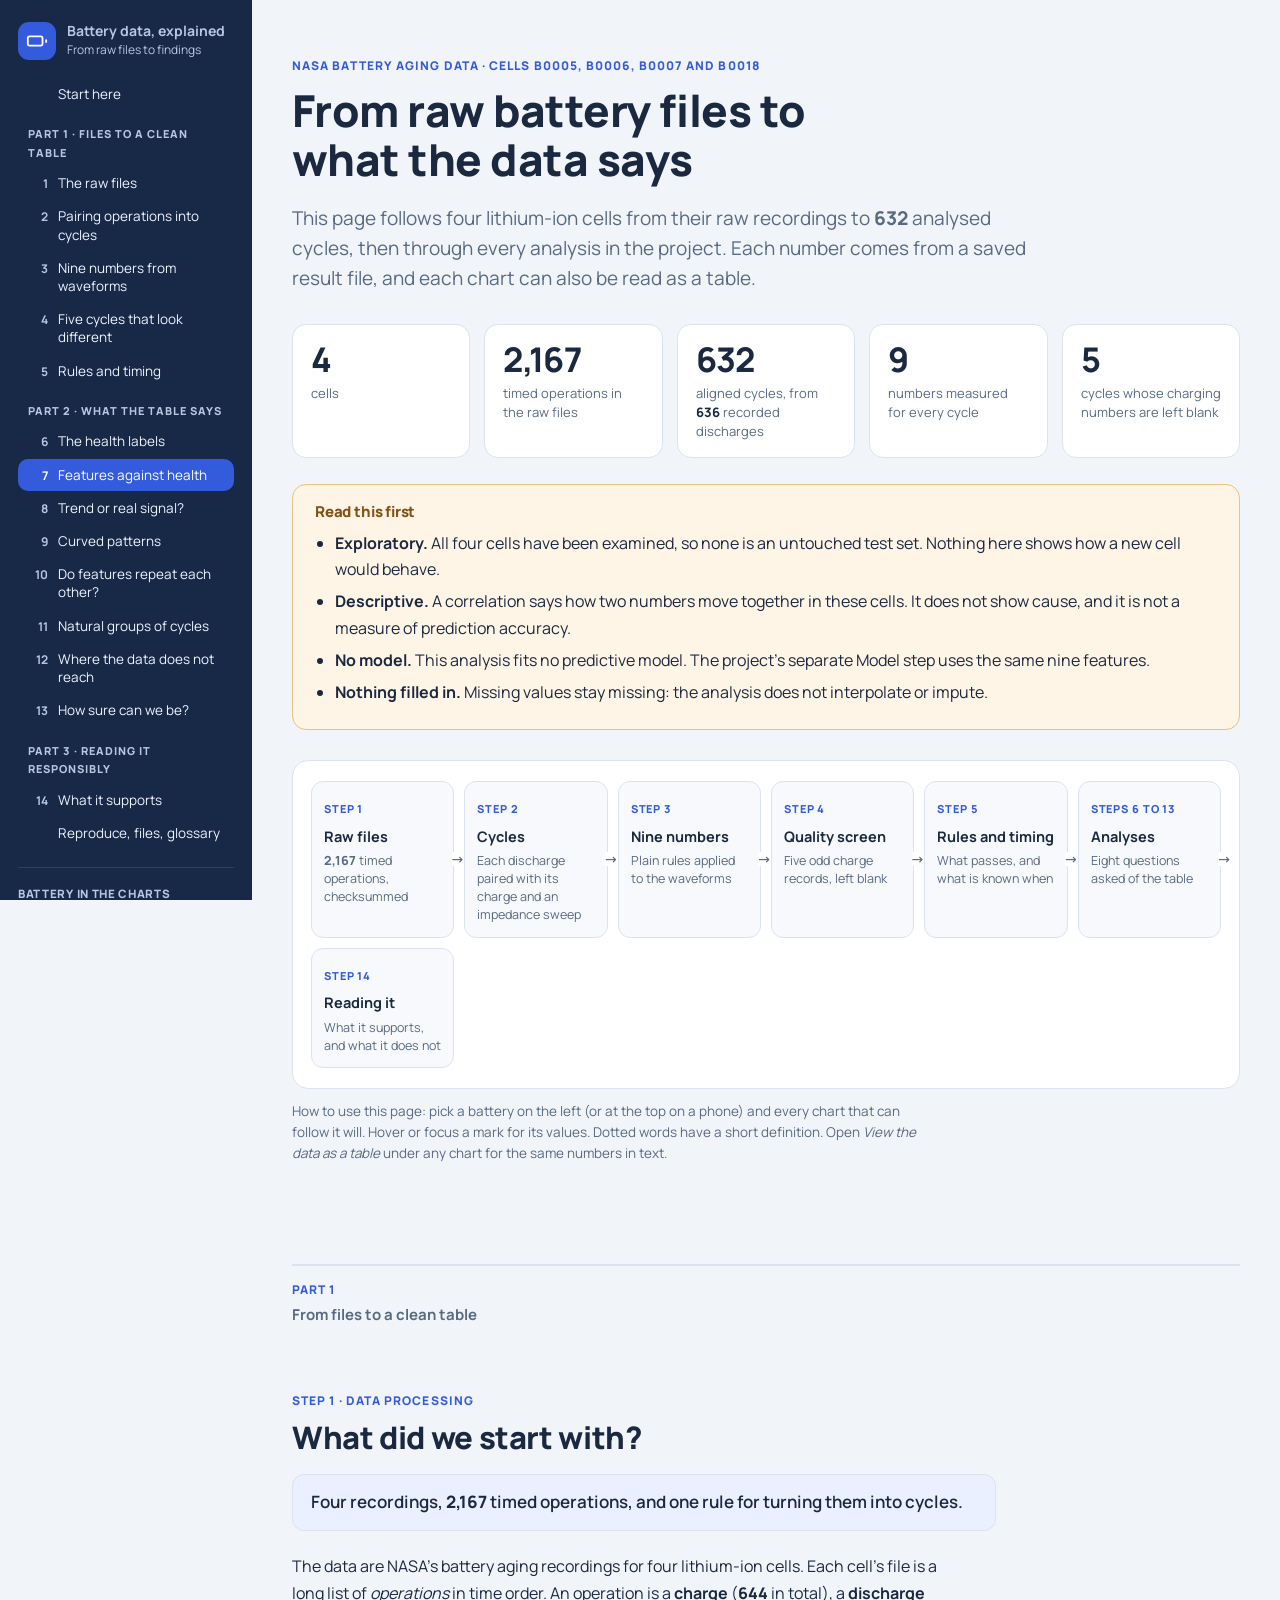
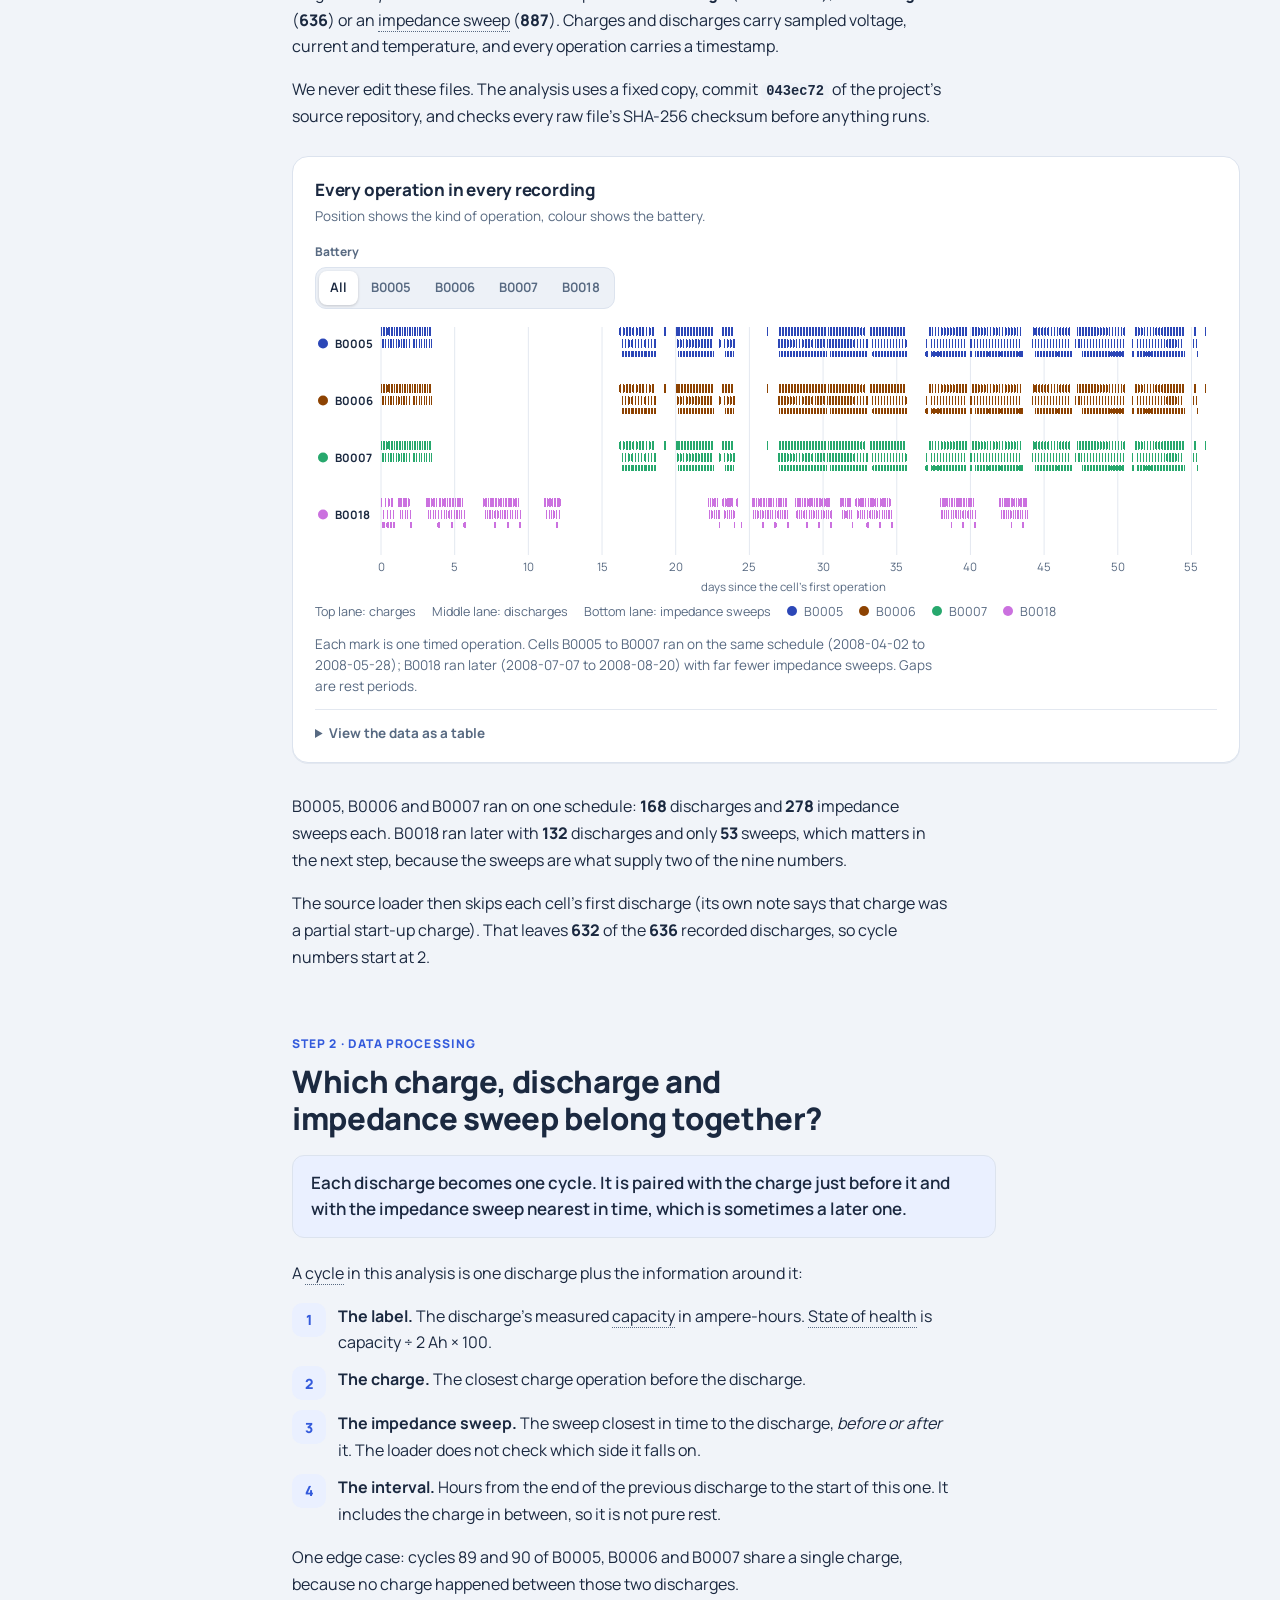
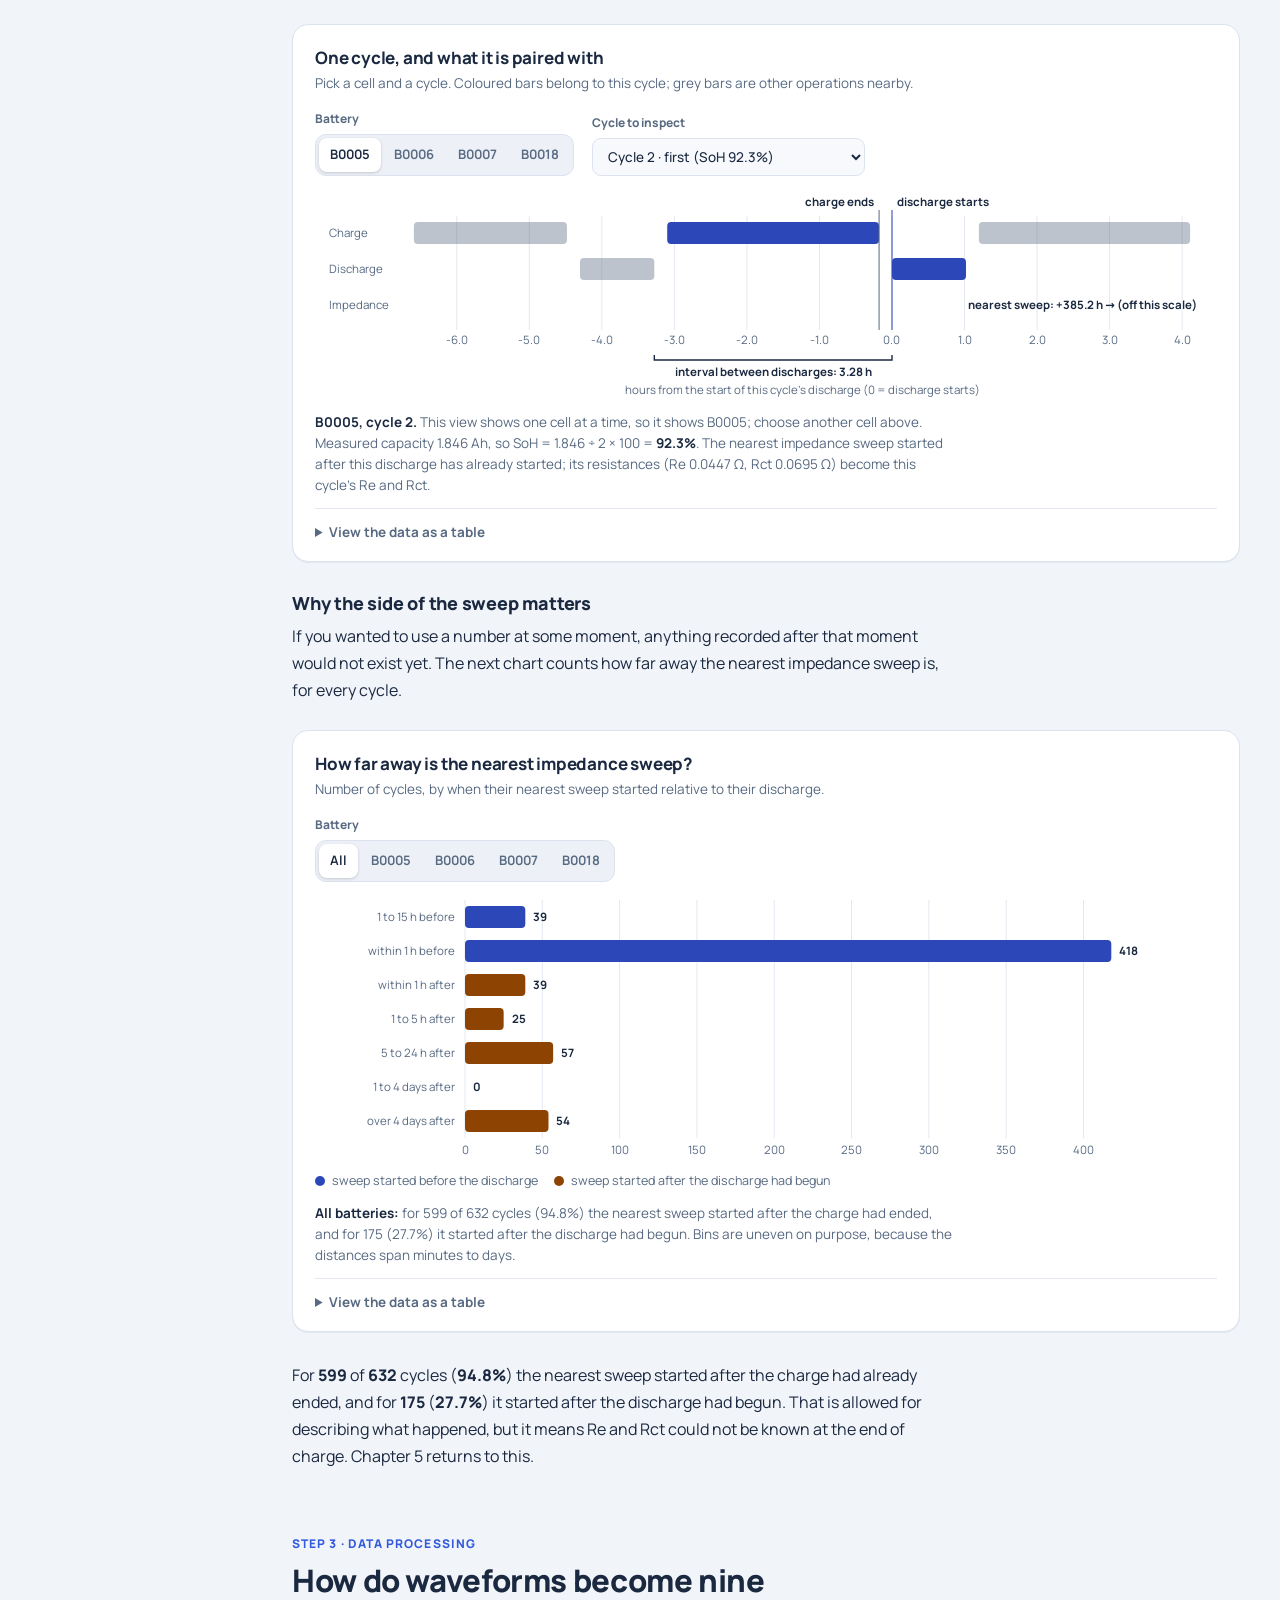
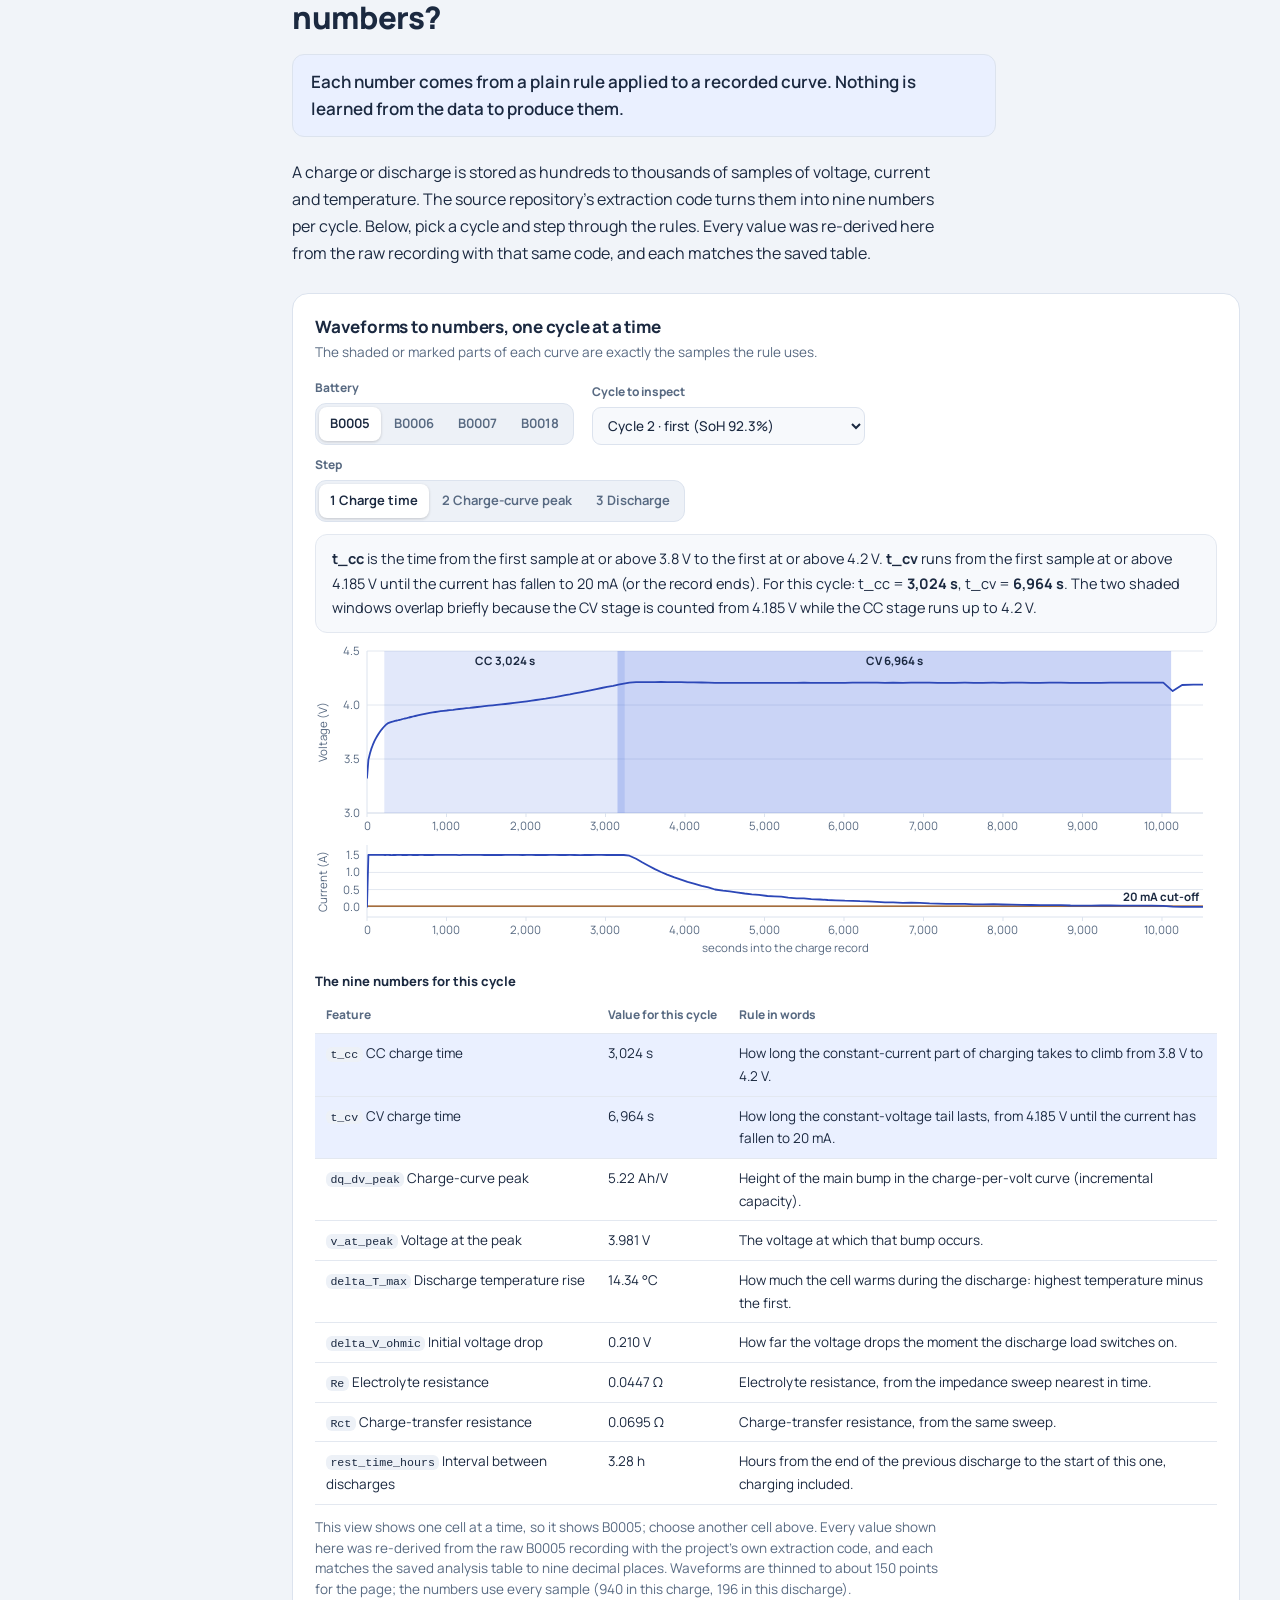
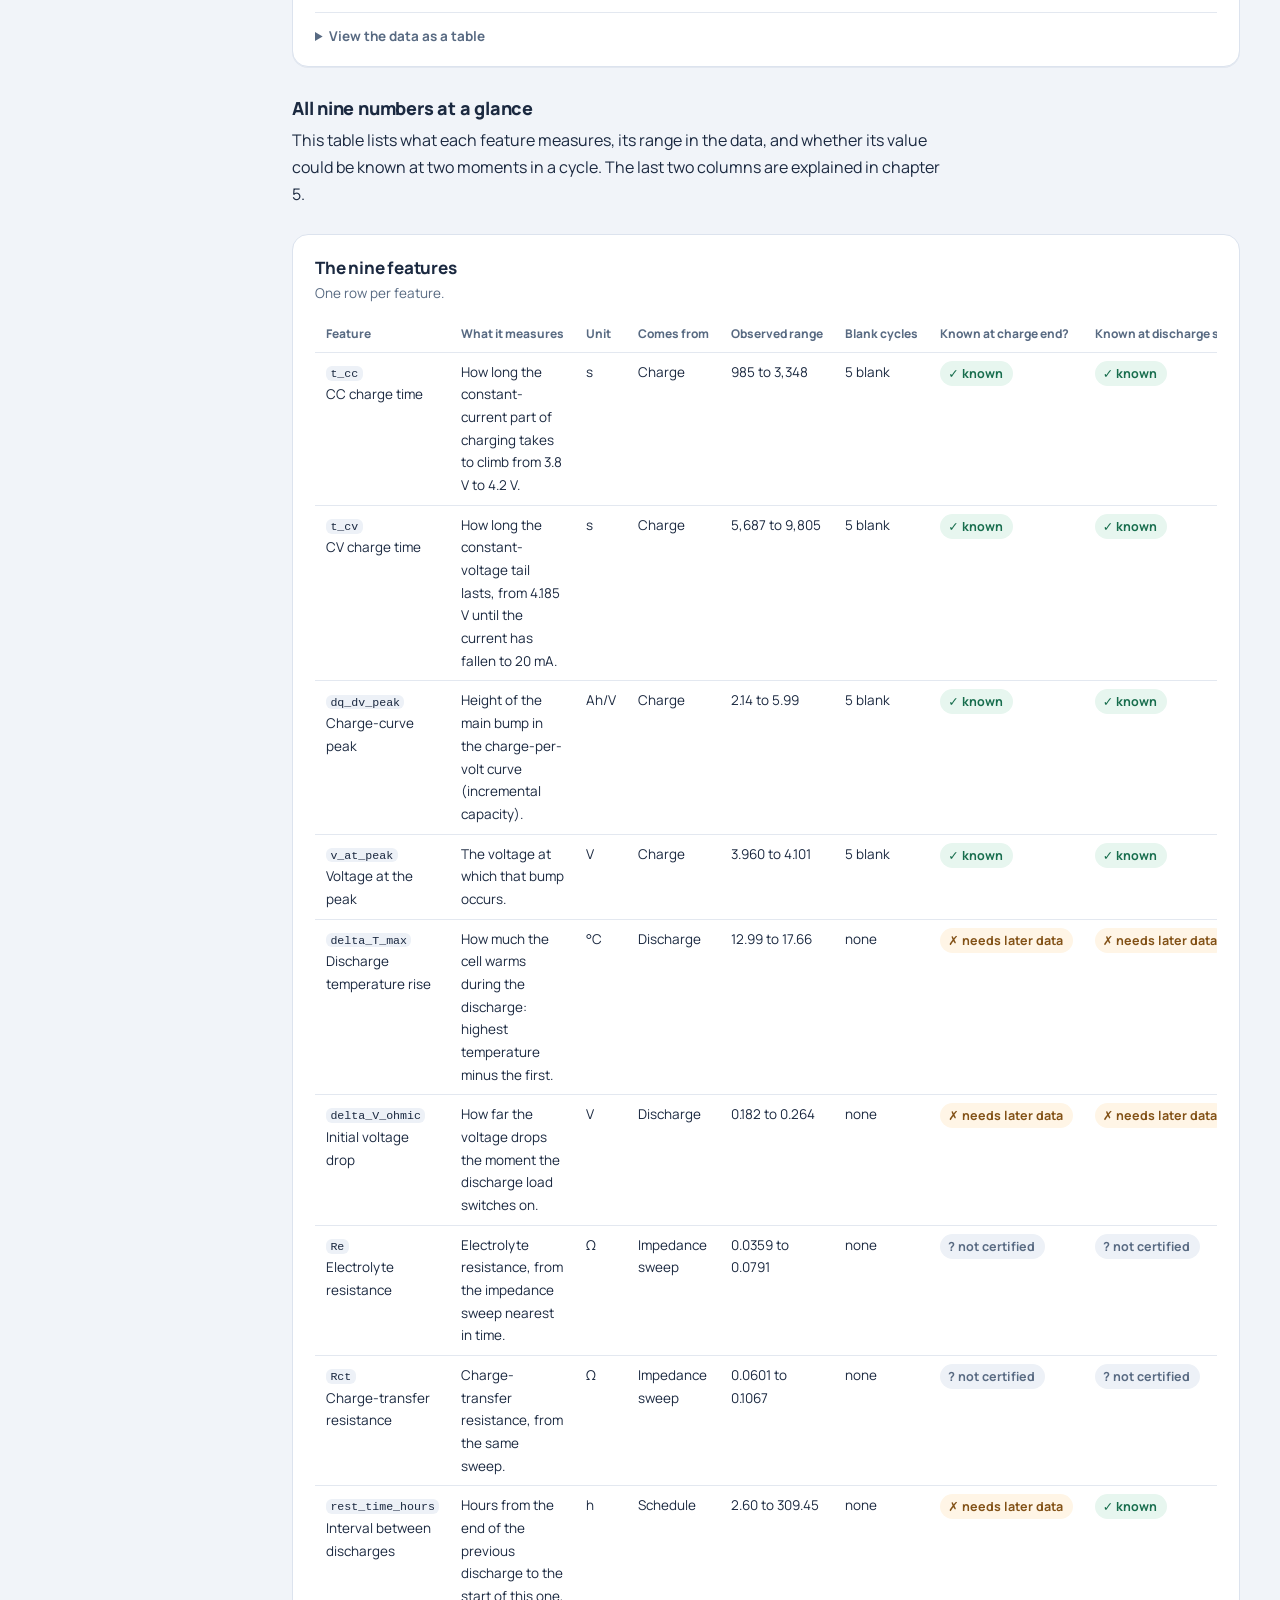
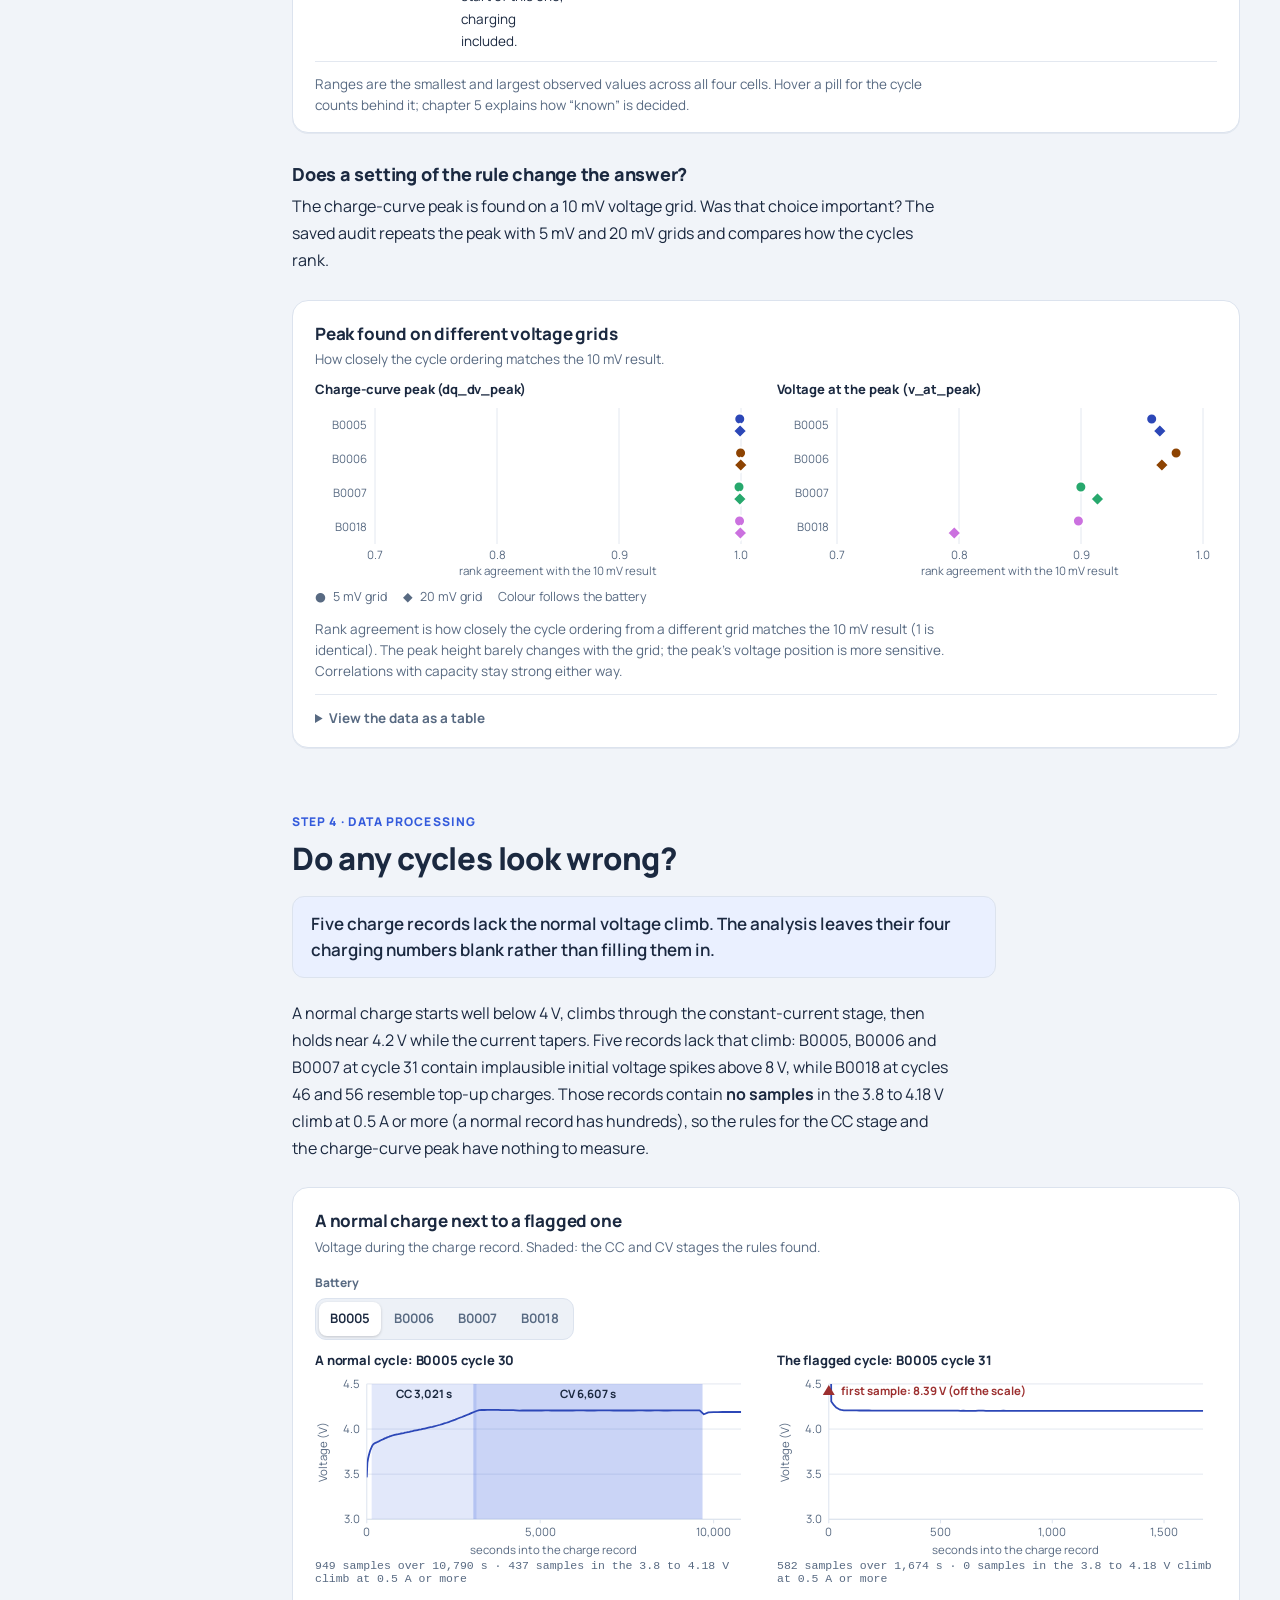
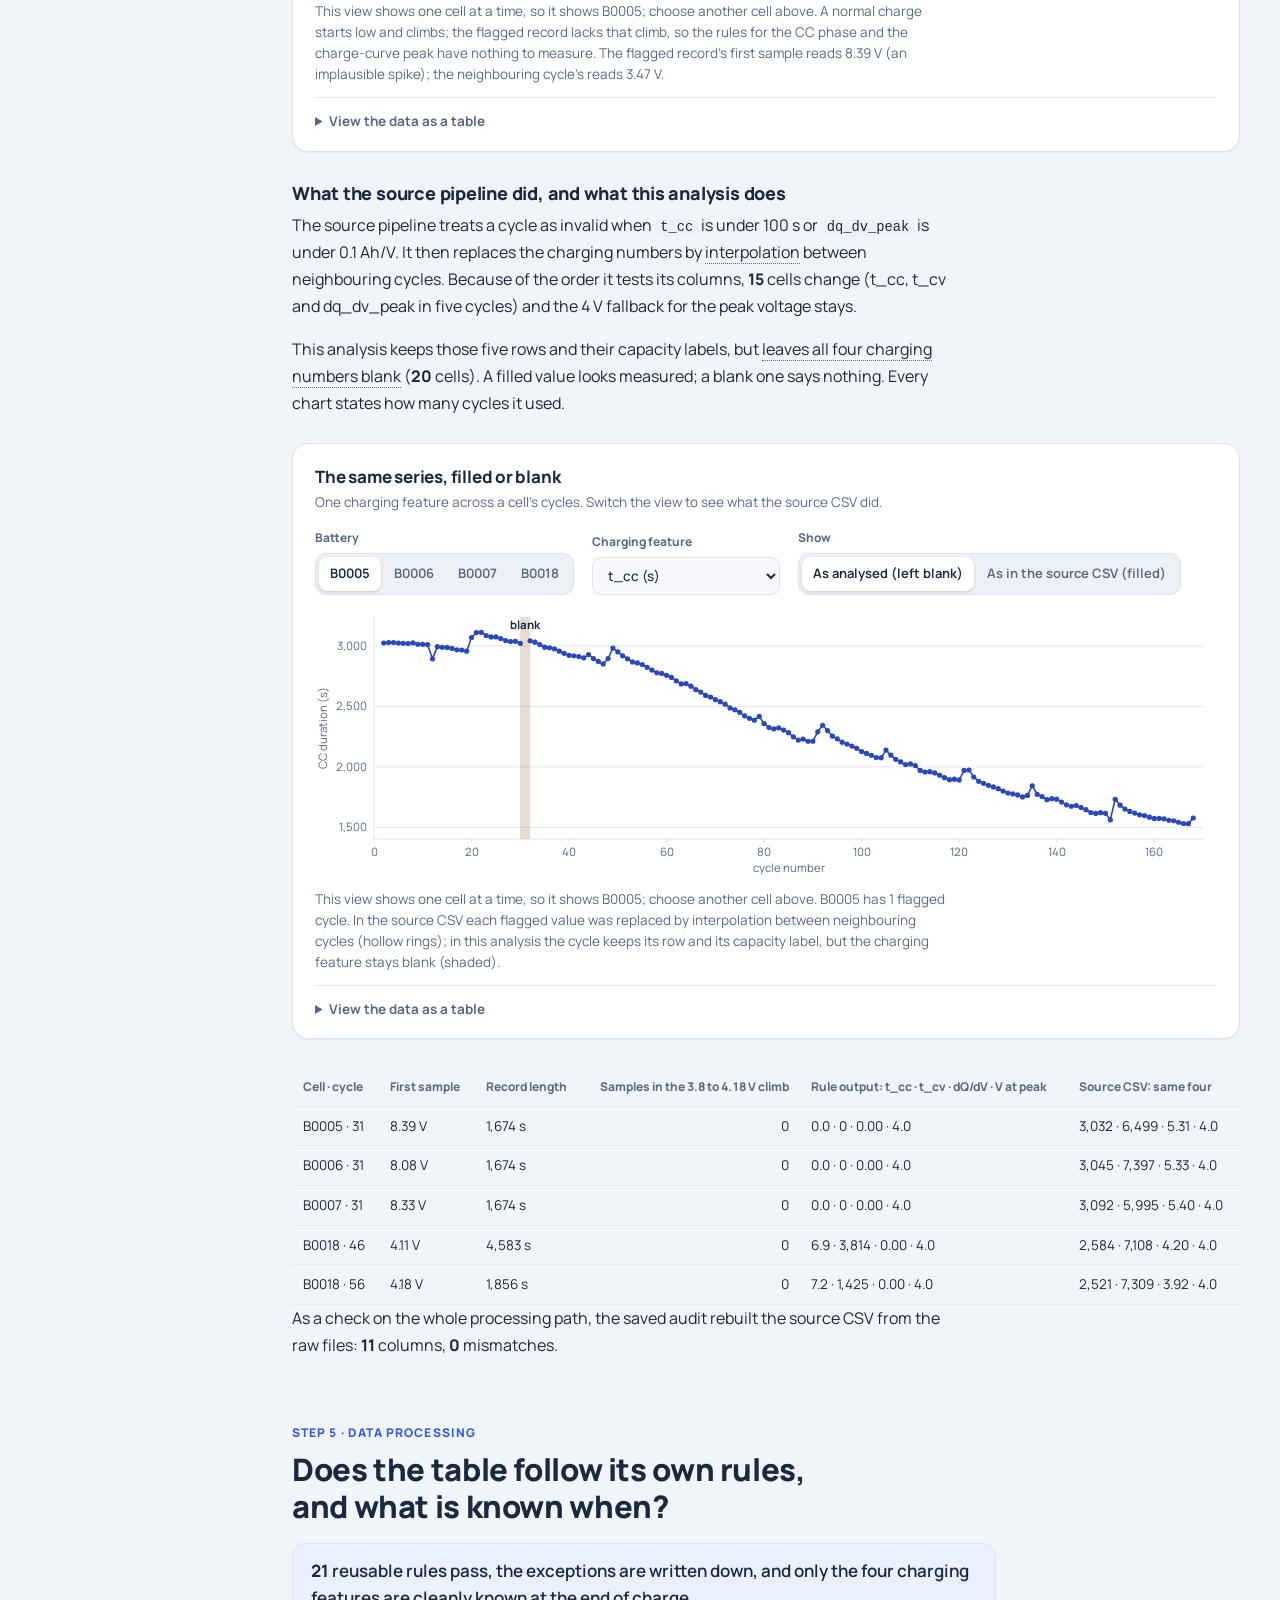
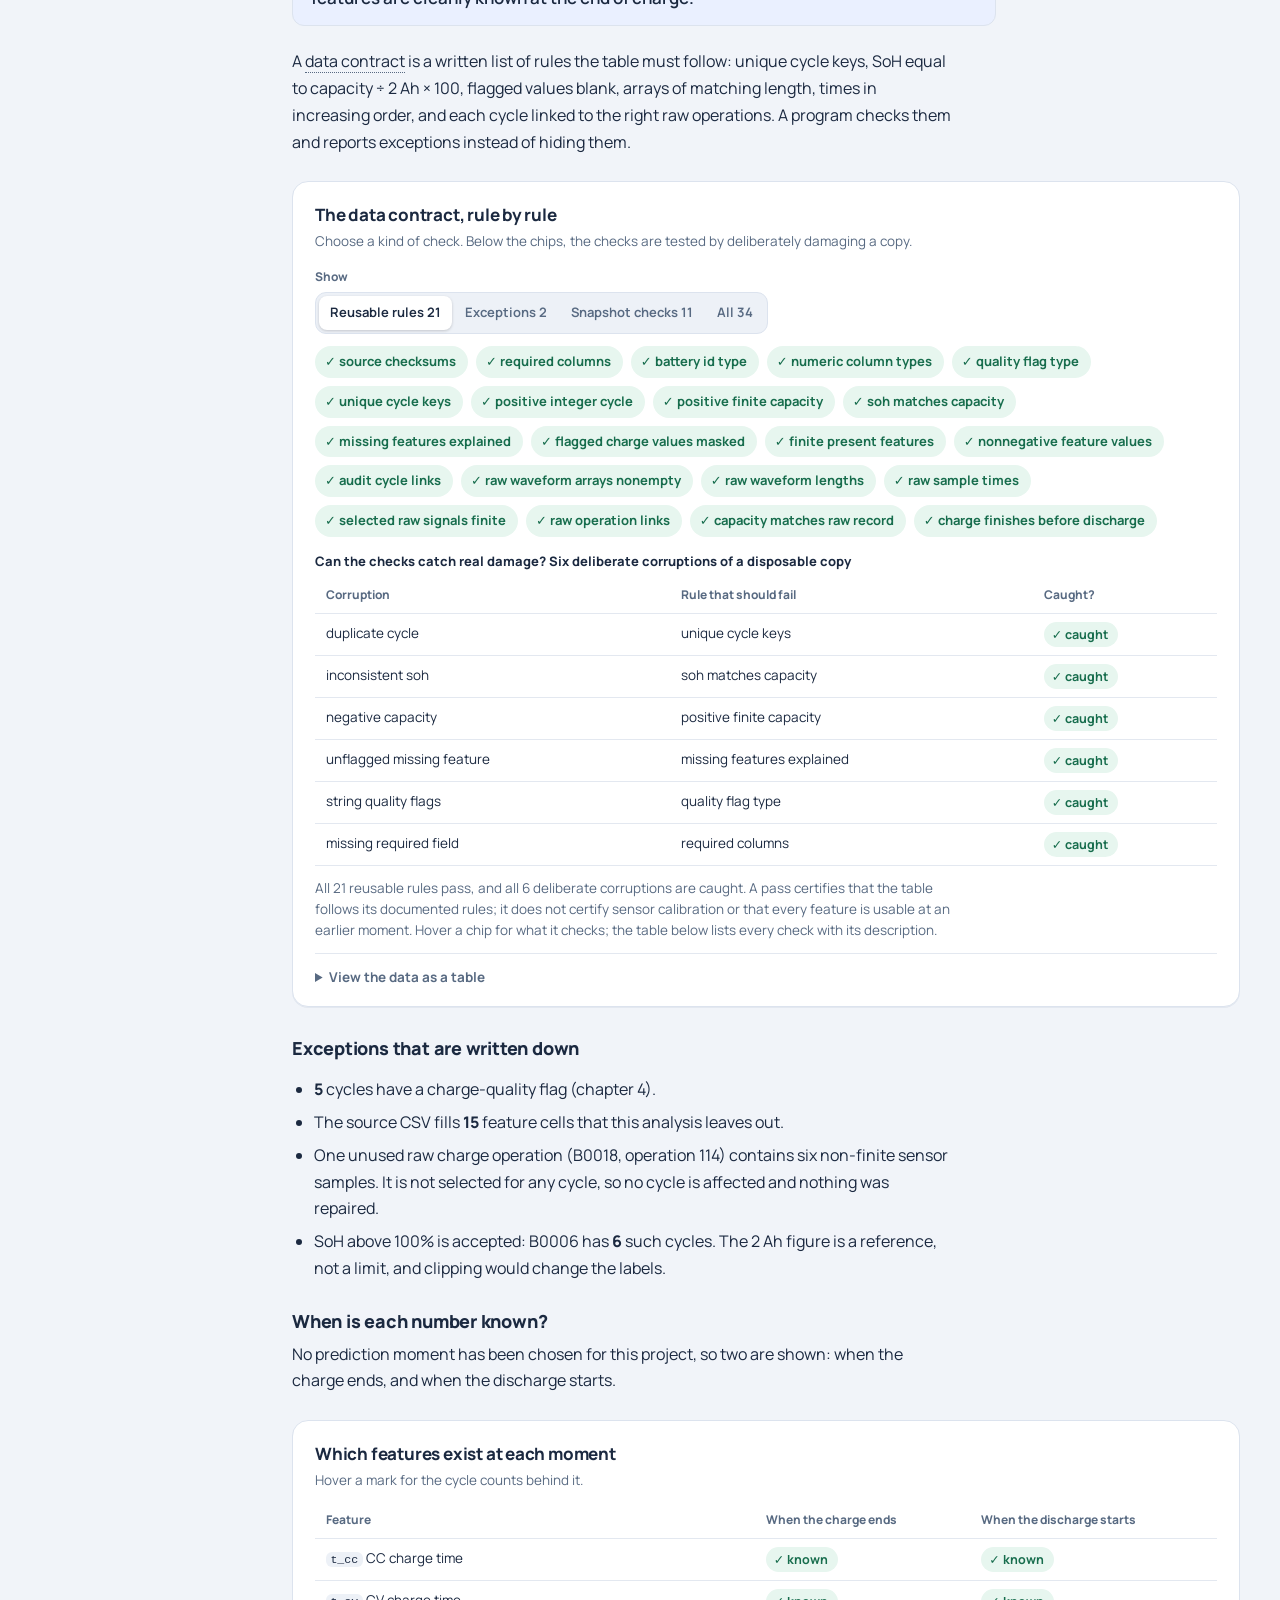
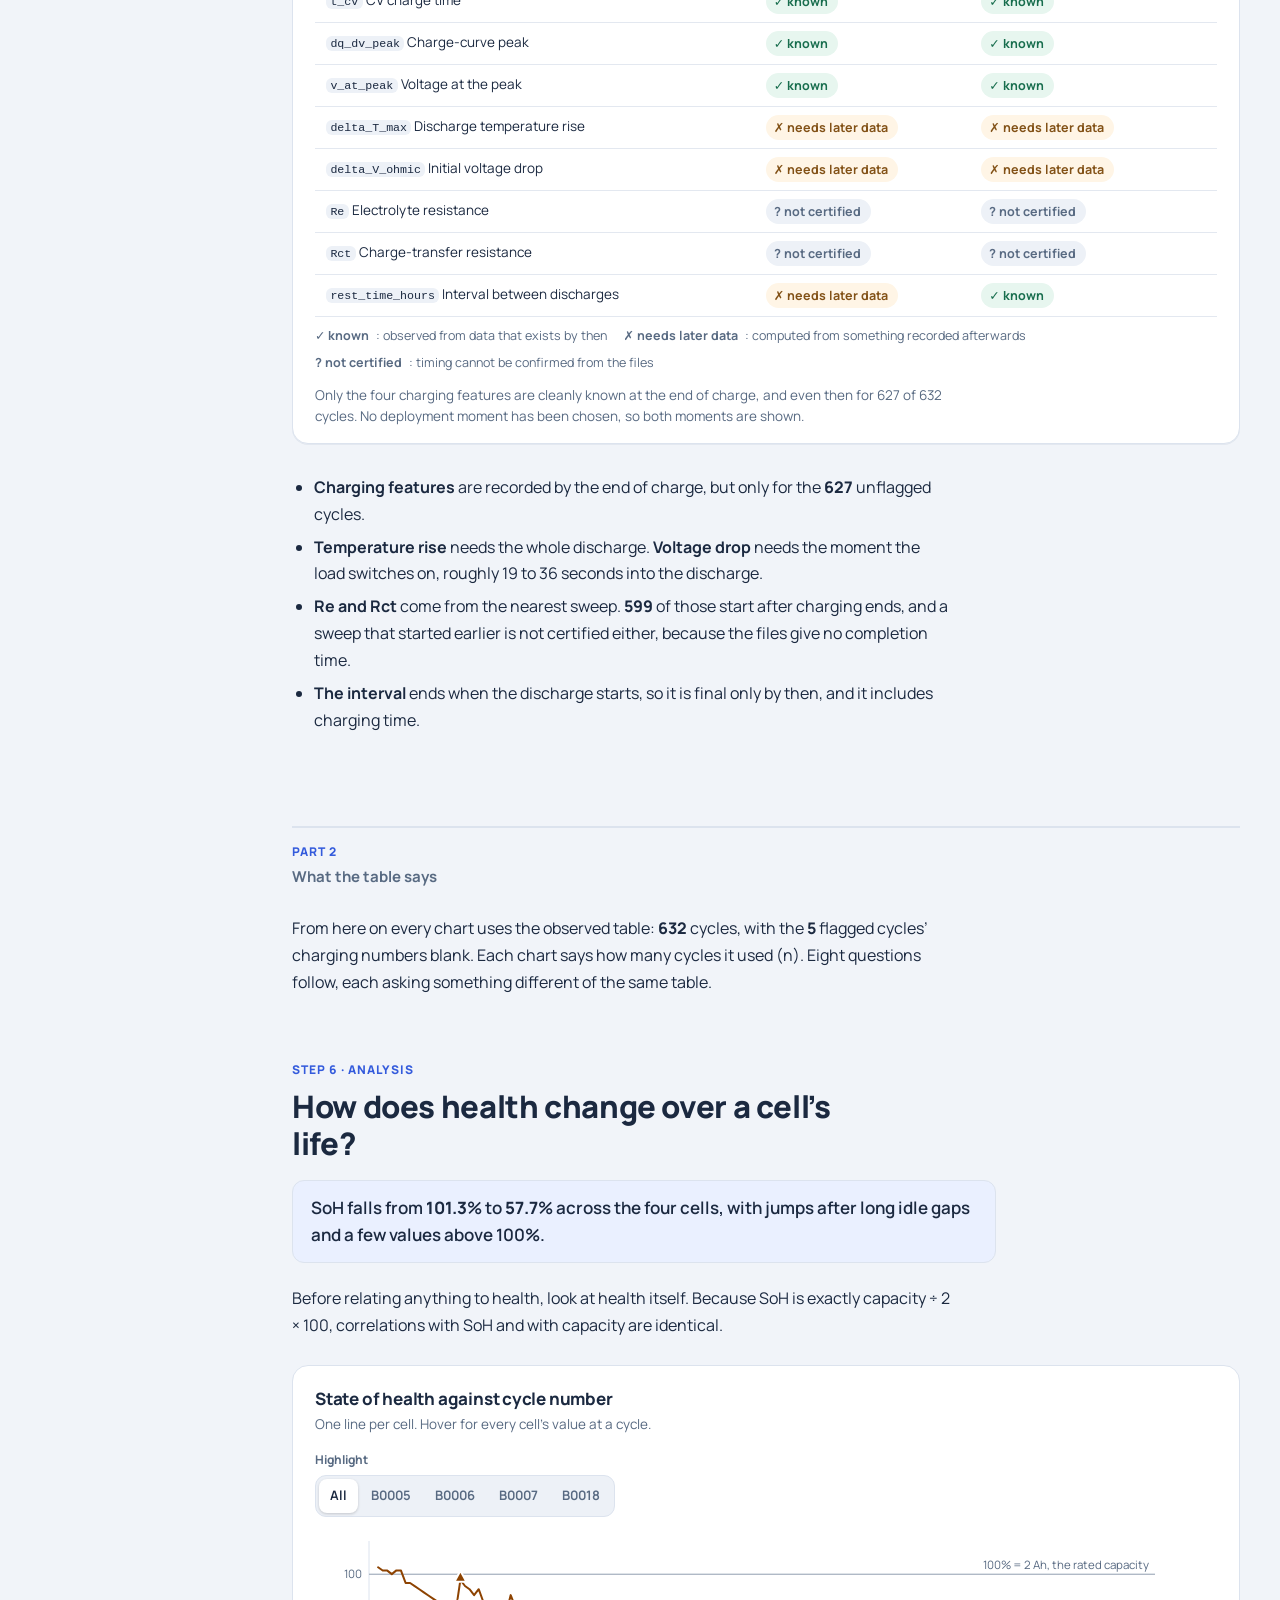
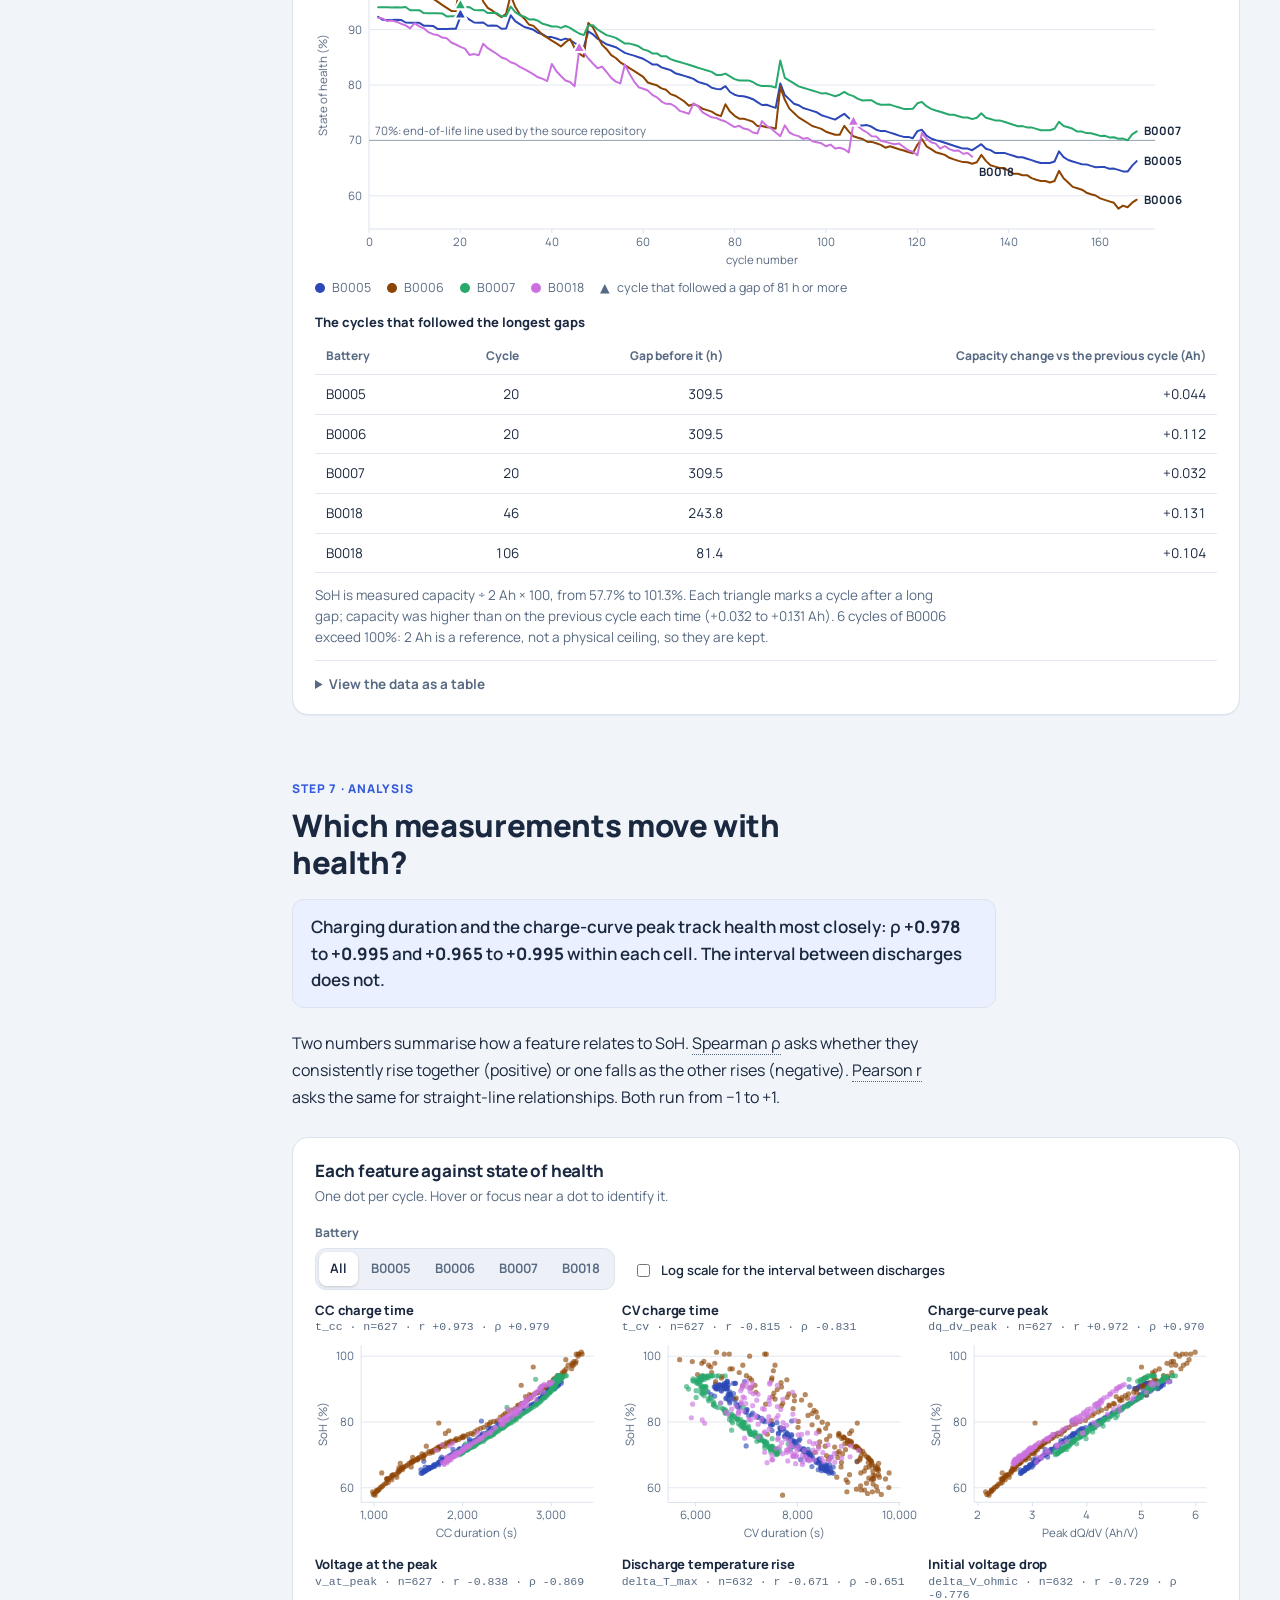
==== Web/HTML/index.html @ 7ee6d2bf "Package models, reports, bilingual HTML and source code" ====
<!doctype html>
<html lang="en">
<head>
<meta charset="utf-8">
<meta name="viewport" content="width=device-width, initial-scale=1">
<meta name="color-scheme" content="light dark">
<title>From raw battery files to what the data says</title>
<style>/* Manrope font license
Copyright 2018 The Manrope Project Authors (https://github.com/googlefonts/manrope)

This Font Software is licensed under the SIL Open Font License, Version 1.1.
This license is copied below, and is also available with a FAQ at:
http://scripts.sil.org/OFL


-----------------------------------------------------------
SIL OPEN FONT LICENSE Version 1.1 - 26 February 2007
-----------------------------------------------------------

PREAMBLE
The goals of the Open Font License (OFL) are to stimulate worldwide
development of collaborative font projects, to support the font creation
efforts of academic and linguistic communities, and to provide a free and
open framework in which fonts may be shared and improved in partnership
with others.

The OFL allows the licensed fonts to be used, studied, modified and
redistributed freely as long as they are not sold by themselves. The
fonts, including any derivative works, can be bundled, embedded, 
redistributed and/or sold with any software provided that any reserved
names are not used by derivative works. The fonts and derivatives,
however, cannot be released under any other type of license. The
requirement for fonts to remain under this license does not apply
to any document created using the fonts or their derivatives.

DEFINITIONS
"Font Software" refers to the set of files released by the Copyright
Holder(s) under this license and clearly marked as such. This may
include source files, build scripts and documentation.

"Reserved Font Name" refers to any names specified as such after the
copyright statement(s).

"Original Version" refers to the collection of Font Software components as
distributed by the Copyright Holder(s).

"Modified Version" refers to any derivative made by adding to, deleting,
or substituting -- in part or in whole -- any of the components of the
Original Version, by changing formats or by porting the Font Software to a
new environment.

"Author" refers to any designer, engineer, programmer, technical
writer or other person who contributed to the Font Software.

PERMISSION & CONDITIONS
Permission is hereby granted, free of charge, to any person obtaining
a copy of the Font Software, to use, study, copy, merge, embed, modify,
redistribute, and sell modified and unmodified copies of the Font
Software, subject to the following conditions:

1) Neither the Font Software nor any of its individual components,
in Original or Modified Versions, may be sold by itself.

2) Original or Modified Versions of the Font Software may be bundled,
redistributed and/or sold with any software, provided that each copy
contains the above copyright notice and this license. These can be
included either as stand-alone text files, human-readable headers or
in the appropriate machine-readable metadata fields within text or
binary files as long as those fields can be easily viewed by the user.

3) No Modified Version of the Font Software may use the Reserved Font
Name(s) unless explicit written permission is granted by the corresponding
Copyright Holder. This restriction only applies to the primary font name as
presented to the users.

4) The name(s) of the Copyright Holder(s) or the Author(s) of the Font
Software shall not be used to promote, endorse or advertise any
Modified Version, except to acknowledge the contribution(s) of the
Copyright Holder(s) and the Author(s) or with their explicit written
permission.

5) The Font Software, modified or unmodified, in part or in whole,
must be distributed entirely under this license, and must not be
distributed under any other license. The requirement for fonts to
remain under this license does not apply to any document created
using the Font Software.

TERMINATION
This license becomes null and void if any of the above conditions are
not met.

DISCLAIMER
THE FONT SOFTWARE IS PROVIDED "AS IS", WITHOUT WARRANTY OF ANY KIND,
EXPRESS OR IMPLIED, INCLUDING BUT NOT LIMITED TO ANY WARRANTIES OF
MERCHANTABILITY, FITNESS FOR A PARTICULAR PURPOSE AND NONINFRINGEMENT
OF COPYRIGHT, PATENT, TRADEMARK, OR OTHER RIGHT. IN NO EVENT SHALL THE
COPYRIGHT HOLDER BE LIABLE FOR ANY CLAIM, DAMAGES OR OTHER LIABILITY,
INCLUDING ANY GENERAL, SPECIAL, INDIRECT, INCIDENTAL, OR CONSEQUENTIAL
DAMAGES, WHETHER IN AN ACTION OF CONTRACT, TORT OR OTHERWISE, ARISING
FROM, OUT OF THE USE OR INABILITY TO USE THE FONT SOFTWARE OR FROM
OTHER DEALINGS IN THE FONT SOFTWARE.

*/
/* From raw battery files to findings: one explainable page.
   Tokens follow the learning lab (DESIGN.md); chart colours are re-validated for scatterplots. */
@font-face{font-family:Manrope;font-style:normal;font-weight:400 800;font-display:swap;src:url("[data-uri]") format("woff2");unicode-range:U+0000-00FF,U+0131,U+0152-0153,U+02BB-02BC,U+02C6,U+02DA,U+02DC,U+0304,U+0308,U+0329,U+2000-206F,U+20AC,U+2122,U+2191,U+2193,U+2212,U+2215,U+FEFF,U+FFFD}
@font-face{font-family:Manrope;font-style:normal;font-weight:400 800;font-display:swap;src:url("[data-uri]") format("woff2");unicode-range:U+0370-03FF}

:root{
  color-scheme:light dark;
  --bg:light-dark(#f1f4f9,#101724);
  --fg:light-dark(#1b2940,#e8effa);
  --muted:light-dark(#586a82,#adbed6);
  --card:light-dark(#ffffff,#182335);
  --card-2:light-dark(#f7f9fc,#1e2b40);
  --secondary:light-dark(#edf1f7,#243247);
  --border:light-dark(#dce3ee,#36465f);
  --hair:light-dark(#e3e8f0,#2a3a52);
  --primary:light-dark(#345bdc,#a5bfff);
  --on-primary:light-dark(#ffffff,#142541);
  --accent:light-dark(#eaf0ff,#253b60);
  --warn:light-dark(#825116,#efc28a);
  --warn-bg:light-dark(#fff5e6,#372b1e);
  --warn-line:light-dark(#e9c27d,#6a5230);
  --ok:light-dark(#176d4d,#8cdbb9);
  --ok-bg:light-dark(#e7f6ef,#173a2f);
  --bad:light-dark(#9c2f2f,#f0a3a3);
  --rail:#182947;--rail-fg:#eef3ff;--rail-muted:#b7c7e1;--rail-line:#2c4066;
  /* Categorical slots: validated with --pairs all in both modes (see README). One battery, one colour. */
  --s1:light-dark(#2c47b7,#2a76e2);
  --s2:light-dark(#8d4302,#dc701c);
  --s3:light-dark(#27a86d,#20aa8b);
  --s4:light-dark(#cb71df,#b0419d);
  /* Diverging pair for signed correlations: blue positive, orange negative, neutral midpoint. */
  --div-pos:light-dark(#2c47b7,#2a76e2);
  --div-neg:light-dark(#b25508,#dc701c);
  --div-mid:light-dark(#eef1f6,#26344b);
  --ink-chart:light-dark(#1b2940,#e8effa);
  --font:Manrope,system-ui,-apple-system,"Segoe UI",sans-serif;
  --mono:ui-monospace,SFMono-Regular,Consolas,monospace;
  --radius:16px;
  --rail-w:252px;
}
:root[data-theme=light]{color-scheme:light}
:root[data-theme=dark]{color-scheme:dark}

*{box-sizing:border-box}
html{scroll-behavior:smooth;scroll-padding-top:24px}
body{margin:0;background:var(--bg);color:var(--fg);font:16px/1.68 var(--font);-webkit-font-smoothing:antialiased}
h1,h2,h3,h4{line-height:1.25;margin:0;font-weight:800;letter-spacing:-.012em}
p{margin:0 0 1em}
a{color:var(--primary);text-underline-offset:3px}
code,kbd{font-family:var(--mono);font-size:.86em;background:var(--secondary);padding:.08em .38em;border-radius:6px}
:focus-visible{outline:2px solid var(--primary);outline-offset:3px;border-radius:6px}
.sr{position:absolute;width:1px;height:1px;overflow:hidden;clip:rect(0 0 0 0);white-space:nowrap}
.skip{position:absolute;left:12px;top:-60px;background:var(--primary);color:var(--on-primary);padding:10px 14px;border-radius:10px;z-index:100;font-weight:700}
.skip:focus{top:12px}
.num{font-weight:750;font-variant-numeric:normal}

/* ---------- shell ---------- */
.shell{display:grid;grid-template-columns:var(--rail-w) minmax(0,1fr);min-height:100vh}
.rail{position:sticky;top:0;height:100vh;overflow:auto;background:var(--rail);color:var(--rail-fg);padding:22px 18px;display:flex;flex-direction:column;gap:18px}
.rail-brand{display:flex;gap:11px;align-items:center;text-decoration:none;color:var(--rail-fg)}
.rail-brand svg{flex:none;width:38px;height:38px;background:var(--primary);color:var(--on-primary);border-radius:11px;padding:8px}
.rail-brand strong{display:block;font-size:14px;line-height:1.25}
.rail-brand span{display:block;font-size:12px;color:var(--rail-muted)}
.rail nav ol{list-style:none;margin:0;padding:0;display:grid;gap:1px}
.rail nav .part-label{margin:14px 10px 4px;font-size:11px;font-weight:800;letter-spacing:.09em;text-transform:uppercase;color:var(--rail-muted)}
.rail nav a{display:flex;gap:10px;align-items:baseline;padding:7px 10px;border-radius:10px;color:var(--rail-fg);text-decoration:none;font-size:13.5px;line-height:1.35}
.rail nav a .n{flex:none;width:20px;text-align:right;color:var(--rail-muted);font-size:12px;font-weight:700}
.rail nav a:hover{background:var(--rail-line)}
.rail nav a[aria-current=true]{background:var(--primary);color:var(--on-primary)}
.rail nav a[aria-current=true] .n{color:inherit}
.rail-tools{margin-top:auto;display:grid;gap:10px;border-top:1px solid var(--rail-line);padding-top:16px}
.rail-tools label,.rail-tools .lab{font-size:11.5px;font-weight:800;letter-spacing:.06em;text-transform:uppercase;color:var(--rail-muted)}
.rail select,.rail button{font:inherit;font-size:13px;color:var(--rail-fg);background:var(--rail-line);border:1px solid #3a5380;border-radius:9px;padding:8px 10px;width:100%;text-align:left;cursor:pointer}
.rail select option{color:#1b2940;background:#fff}
.content{min-width:0;padding:0 40px 80px}
main{max-width:1040px;margin:0 auto}
.topbar{display:none}

/* ---------- hero ---------- */
.hero{padding:56px 0 8px}
.kicker{font-size:12px;font-weight:800;letter-spacing:.09em;text-transform:uppercase;color:var(--primary);margin:0 0 10px}
h1{font-size:44px;line-height:1.12;max-width:20ch;font-weight:800}
.lede{font-size:19px;line-height:1.6;color:var(--muted);max-width:62ch;margin:18px 0 0}
.kpis{display:grid;grid-template-columns:repeat(auto-fit,minmax(168px,1fr));gap:14px;margin:30px 0 10px}
.kpi{background:var(--card);border:1px solid var(--border);border-radius:14px;padding:16px 18px}
.kpi b{display:block;font-size:34px;line-height:1.1;font-weight:800;letter-spacing:-.02em}
.kpi>span{display:block;margin-top:6px;font-size:13px;line-height:1.45;color:var(--muted)}
.kpi>span .num{font-weight:750;color:var(--fg)}
.callout{background:var(--warn-bg);border:1px solid var(--warn-line);border-radius:14px;padding:18px 22px;margin:26px 0}
.callout h2,.callout h3{font-size:15px;margin:0 0 8px;color:var(--warn)}
.callout ul{margin:0;padding-left:20px}
.callout li{margin:5px 0}
.pipeline{margin:30px 0 6px;background:var(--card);border:1px solid var(--border);border-radius:var(--radius);padding:20px 18px}
.pipeline ol{list-style:none;margin:0;padding:0;display:grid;grid-template-columns:repeat(auto-fit,minmax(126px,1fr));gap:10px;counter-reset:step}
.pipeline li{position:relative}
.pipeline a{display:block;height:100%;padding:12px 12px 12px;border:1px solid var(--border);border-radius:12px;text-decoration:none;color:var(--fg);background:var(--card-2);transition:border-color .16s,background .16s}
.pipeline a:hover{border-color:var(--primary);background:var(--accent)}
.pipeline .step{font-size:11px;font-weight:800;letter-spacing:.08em;text-transform:uppercase;color:var(--primary)}
.pipeline strong{display:block;font-size:14.5px;margin:4px 0 3px}
.pipeline small{display:block;font-size:12.5px;line-height:1.45;color:var(--muted)}
.pipeline li:not(:last-child)::after{content:"→";position:absolute;right:-9px;top:50%;transform:translateY(-50%);color:var(--muted);font-size:14px;z-index:1;background:var(--card);line-height:1}

/* ---------- chapters ---------- */
.part{margin:92px 0 0;padding-top:14px;border-top:2px solid var(--border)}
.part .kicker{margin:0}
.part-title{font-size:15px;color:var(--muted);font-weight:700;margin:2px 0 0}
pre.fig code{background:none;padding:0}
.chapter{margin-top:64px}
.chapter-head h2{font-size:31px;line-height:1.2;max-width:26ch}
.chapter-head .kicker{margin-bottom:8px}
.takeaway{margin:18px 0 22px;padding:14px 18px;border:1px solid var(--border);background:var(--accent);border-radius:12px;font-size:17px;line-height:1.55;font-weight:600;max-width:64ch}
.prose{max-width:66ch}
.prose h3{font-size:18px;margin:28px 0 8px}
.prose ul,.prose ol{padding-left:22px}
.prose li{margin:6px 0}
.rule-list{list-style:none;padding:0!important;display:grid;gap:10px}
.rule-list li{display:grid;grid-template-columns:34px 1fr;gap:12px;align-items:start;margin:0}
.rule-list .ic{width:34px;height:34px;border-radius:10px;background:var(--accent);color:var(--primary);display:grid;place-items:center;font-weight:800;font-size:14px}
.analogy{max-width:66ch;margin:0 0 22px;padding:12px 16px;border:1px dashed var(--border);border-radius:12px;font-size:14.5px;color:var(--muted)}
.analogy b{color:var(--fg)}
.term{cursor:help;border-bottom:1.5px dotted var(--muted);text-decoration:none;font-style:normal}
.term:focus-visible{border-bottom-style:solid}

/* ---------- figures ---------- */
.fig{margin:26px 0 30px;background:var(--card);border:1px solid var(--border);border-radius:var(--radius);padding:22px 22px 16px;box-shadow:0 1px 0 var(--hair)}
.fig-head h3{font-size:17px;font-weight:750}
.fig-head p{margin:5px 0 0;font-size:13.5px;line-height:1.5;color:var(--muted);max-width:75ch}
.fig-controls{display:flex;flex-wrap:wrap;gap:10px 18px;align-items:end;margin:16px 0 4px}
.fig-controls:empty{display:none}
.ctl{display:grid;gap:5px;font-size:12px;font-weight:750;color:var(--muted);min-width:0;max-width:100%}
.ctl select{font:inherit;font-size:13.5px;font-weight:500;color:var(--fg);background:var(--card-2);border:1px solid var(--border);border-radius:9px;padding:8px 30px 8px 11px;min-height:38px;min-width:0;max-width:100%}
.ctl.check{display:flex;align-items:center;gap:8px;min-height:38px;font-size:13px;font-weight:600;color:var(--fg)}
.seg{display:inline-flex;background:var(--secondary);border:1px solid var(--border);border-radius:11px;padding:3px;gap:2px;flex-wrap:wrap}
.seg button{font:inherit;font-size:13px;font-weight:650;color:var(--muted);background:none;border:0;border-radius:8px;padding:6px 11px;cursor:pointer;min-height:32px}
.seg button:hover{color:var(--fg)}
.seg button[aria-pressed=true]{background:var(--card);color:var(--fg);box-shadow:0 1px 3px rgb(0 0 0/.18)}
.fig-body{position:relative;margin-top:12px;min-height:60px}
.fig-note{margin:12px 0 0;font-size:13.5px;line-height:1.55;color:var(--muted);max-width:80ch}
.fig-note b{color:var(--fg)}
.chips{display:flex;flex-wrap:wrap;gap:8px;margin:4px 0 6px}
.chips .pill{font-size:13px;padding:5px 12px 5px 10px}
.legend{display:flex;flex-wrap:wrap;gap:6px 16px;font-size:12.5px;color:var(--muted);margin:8px 0 2px}
.legend span{display:inline-flex;align-items:center;gap:7px}
.legend i{width:10px;height:10px;border-radius:50%;display:inline-block;flex:none}
.legend i.sq{border-radius:3px}
.legend i.ln{width:18px;height:3px;border-radius:2px}
details.twin{margin-top:12px;border-top:1px solid var(--hair);padding-top:10px;font-size:13.5px}
details.twin summary,details.disclosure summary{cursor:pointer;font-weight:700;color:var(--muted);padding:2px 0}
details.twin summary:hover,details.disclosure summary:hover{color:var(--fg)}
details.disclosure{margin:14px 0;border:1px solid var(--border);border-radius:12px;padding:10px 16px;background:var(--card);max-width:78ch}
details.disclosure[open]{padding-bottom:14px}
details.disclosure ul{margin:8px 0 0;padding-left:20px}
details.disclosure li{margin:5px 0;font-size:14.5px}
.twin-body{overflow:auto;max-height:420px;margin-top:8px}

svg.chart{display:block;width:100%;height:auto;overflow:visible;font:11.5px var(--font)}
svg.chart text{fill:var(--muted)}
svg.chart .t-strong{fill:var(--fg);font-weight:700}
svg.chart .grid{stroke:var(--hair);stroke-width:1}
svg.chart .axis{stroke:var(--border);stroke-width:1}
svg.chart .zero{stroke:var(--muted);stroke-width:1;opacity:.6}
svg.chart .ring{fill:none;stroke:var(--fg);stroke-width:2}
svg.chart .hit{fill:transparent;stroke:none}
svg.chart [tabindex]:focus-visible{outline:2px solid var(--primary);outline-offset:2px}
.panel-title{font-size:13px;font-weight:750;margin:14px 0 4px}
.grid-2{display:grid;grid-template-columns:repeat(2,minmax(0,1fr));gap:12px 22px}
.grid-3{display:grid;grid-template-columns:repeat(3,minmax(0,1fr));gap:14px 18px}
.mini{min-width:0}
.mini h4{font-size:13px;margin:0 0 2px;font-weight:750}
.mini .stat{font:11.5px var(--mono);color:var(--muted);margin-bottom:4px}

/* ---------- tables ---------- */
.table-scroll{overflow-x:auto}
table.data{width:100%;border-collapse:collapse;font-size:13.5px}
table.data th,table.data td{padding:8px 11px;text-align:left;border-bottom:1px solid var(--hair);vertical-align:top}
table.data th{font-size:12px;font-weight:750;color:var(--muted);white-space:nowrap}
table.data td.n,table.data th.n{text-align:right;font-variant-numeric:tabular-nums}
table.data tbody tr:hover{background:var(--card-2)}
table.data tr.active-row{background:var(--accent)}
table.data code{white-space:nowrap}
table.data.wide{min-width:640px}
#versions code{overflow-wrap:anywhere}
.heat td.cell{text-align:right;font-variant-numeric:tabular-nums;font-weight:650;border-bottom:2px solid var(--card);border-right:2px solid var(--card)}
.cell{--p:0;background:color-mix(in oklab,var(--c,var(--div-pos)) calc(var(--p)*100%),var(--div-mid))}
.cell.pos{--c:var(--div-pos)}.cell.neg{--c:var(--div-neg)}
.cell.hi{color:#fff}
.cell.col-on{box-shadow:inset 0 0 0 2px var(--primary)}

.pill{display:inline-flex;align-items:center;gap:6px;border-radius:999px;padding:2px 10px 2px 8px;font-size:12.5px;font-weight:700;white-space:nowrap}
.pill.ok{background:var(--ok-bg);color:var(--ok)}
.pill.warn{background:var(--warn-bg);color:var(--warn)}
.pill.mute{background:var(--secondary);color:var(--muted)}
.pill.bad{background:light-dark(#fbe9e9,#3d2326);color:var(--bad)}
.badge-synth{display:inline-block;font-size:11.5px;font-weight:800;letter-spacing:.05em;text-transform:uppercase;color:var(--warn);background:var(--warn-bg);border:1px solid var(--warn-line);border-radius:8px;padding:2px 8px}

/* ---------- tooltip ---------- */
#tip{position:fixed;z-index:60;pointer-events:none;background:var(--fg);color:var(--bg);border-radius:10px;padding:8px 11px;font-size:12.5px;line-height:1.45;max-width:300px;box-shadow:0 8px 24px rgb(0 0 0/.28)}
#tip b{font-weight:800}
#tip .r{display:flex;justify-content:space-between;gap:14px}
#tip .r span:last-child{font-weight:800}
#tip i{display:inline-block;width:12px;height:3px;border-radius:2px;margin-right:6px;vertical-align:middle}

/* ---------- explorer ---------- */
.tabs{display:flex;gap:6px;flex-wrap:wrap;margin:14px 0 4px}
.tabs button{font:inherit;font-size:13.5px;font-weight:700;color:var(--muted);background:var(--secondary);border:1px solid var(--border);border-radius:11px;padding:8px 14px;cursor:pointer}
.tabs button[aria-selected=true]{background:var(--primary);color:var(--on-primary);border-color:var(--primary)}
.rule-box{background:var(--card-2);border:1px solid var(--hair);border-radius:12px;padding:12px 16px;margin:10px 0 4px;font-size:14.5px}
.rule-box b{color:var(--fg)}
.empty{padding:26px 18px;text-align:center;border:1px dashed var(--border);border-radius:12px;color:var(--muted);font-size:14px}
.flagnote{margin:10px 0 0;padding:10px 14px;border-radius:10px;background:var(--warn-bg);border:1px solid var(--warn-line);color:var(--warn);font-size:13.5px;font-weight:600}

/* ---------- footer, appendix ---------- */
.files td:first-child{white-space:nowrap}
dl.gloss{display:grid;grid-template-columns:minmax(150px,220px) 1fr;gap:10px 22px;margin:0}
dl.gloss dt{font-weight:750}
dl.gloss dd{margin:0;color:var(--muted)}
footer{margin:80px 0 0;padding-top:20px;border-top:1px solid var(--border);font-size:13px;color:var(--muted);max-width:80ch}
.btn{font:inherit;font-size:13.5px;font-weight:700;color:var(--on-primary);background:var(--primary);border:0;border-radius:10px;padding:9px 14px;cursor:pointer}
.btn.quiet{background:var(--secondary);color:var(--fg);border:1px solid var(--border)}

/* ---------- responsive ---------- */
@media(max-width:1200px){:root{--rail-w:222px}.content{padding:0 28px 70px}h1{font-size:38px}}
@media(max-width:940px){
  .shell{display:block}
  .rail{display:none}
  .topbar{display:flex;position:sticky;top:0;z-index:40;align-items:center;gap:10px;padding:10px 16px;background:var(--rail);color:var(--rail-fg)}
  .topbar strong{font-size:14px;flex:1;min-width:0;white-space:nowrap;overflow:hidden;text-overflow:ellipsis}
  .topbar select,.topbar button{font:inherit;font-size:13px;color:var(--rail-fg);background:var(--rail-line);border:1px solid #3a5380;border-radius:9px;padding:7px 9px;cursor:pointer;max-width:42vw}
  .topbar select option{color:#1b2940;background:#fff}
  .topbar details{position:relative}
  .topbar summary{list-style:none;font-size:13px;background:var(--rail-line);border:1px solid #3a5380;border-radius:9px;padding:7px 11px;cursor:pointer}
  .topbar summary::-webkit-details-marker{display:none}
  .topbar details nav{position:absolute;right:0;top:42px;width:min(320px,86vw);max-height:70vh;overflow:auto;background:var(--rail);border:1px solid var(--rail-line);border-radius:12px;padding:8px;box-shadow:0 14px 34px rgb(0 0 0/.4)}
  .topbar nav a{display:block;padding:8px 10px;border-radius:8px;color:var(--rail-fg);text-decoration:none;font-size:14px}
  .topbar nav a:hover{background:var(--rail-line)}
  .topbar nav .part-label{margin:10px 10px 2px;font-size:11px;font-weight:800;letter-spacing:.09em;text-transform:uppercase;color:var(--rail-muted)}
  .content{padding:0 20px 60px}
  .hero{padding-top:34px}
  .grid-3{grid-template-columns:repeat(2,minmax(0,1fr))}
  .pipeline li::after{display:none!important}
}
@media(max-width:640px){
  .topbar strong{display:none}
  .topbar select{max-width:46vw}
  body{font-size:15.5px}
  h1{font-size:32px}.lede{font-size:17px}
  .chapter-head h2{font-size:25px}
  .content{padding:0 16px 50px}
  .fig{padding:16px 14px 12px;border-radius:14px}
  .grid-2,.grid-3{grid-template-columns:minmax(0,1fr)}
  dl.gloss{grid-template-columns:1fr;gap:2px}dl.gloss dd{margin-bottom:10px}
  .kpi b{font-size:28px}
}
@media(prefers-reduced-motion:reduce){html{scroll-behavior:auto}*{transition:none!important}}
@media(forced-colors:active){.cell{forced-color-adjust:none}svg.chart .mark{forced-color-adjust:auto}}
@media print{
  .rail,.topbar,.fig-controls,.skip{display:none!important}
  .shell{display:block}.content{padding:0}body{background:#fff;color:#111}
  .fig,.callout,.kpi{break-inside:avoid}
  details>*{display:block!important}
  details.twin{display:none}
  .chapter{margin-top:34px}
}
</style>
</head>
<body>
<a class="skip" href="#main">Skip to the explanation</a>
<div class="topbar">
  <strong>Battery data, explained</strong>
  <select data-battery-select aria-label="Battery shown in the charts"></select>
  <button type="button" data-theme-btn aria-label="Change colour theme">Theme: auto</button>
  <details><summary>Contents</summary><nav aria-label="Contents (mobile)"></nav></details>
</div>
<div class="shell">
<aside class="rail" aria-label="Contents and controls">
  <a class="rail-brand" href="#start">
    <svg viewBox="0 0 24 24" fill="none" stroke="currentColor" stroke-width="2" stroke-linecap="round" stroke-linejoin="round" aria-hidden="true"><rect x="2" y="7" width="16" height="10" rx="2"/><line x1="22" y1="11" x2="22" y2="13"/></svg>
    <span><strong>Battery data, explained</strong><span>From raw files to findings</span></span>
  </a>
  <nav aria-label="Contents">
    <ol>
      <li><a href="#start"><span class="n"></span>Start here</a></li>
      <li class="part-label">Part 1 · Files to a clean table</li>
      <li><a href="#raw"><span class="n">1</span>The raw files</a></li>
      <li><a href="#cycles"><span class="n">2</span>Pairing operations into cycles</a></li>
      <li><a href="#features"><span class="n">3</span>Nine numbers from waveforms</a></li>
      <li><a href="#quality"><span class="n">4</span>Five cycles that look different</a></li>
      <li><a href="#contracts"><span class="n">5</span>Rules and timing</a></li>
      <li class="part-label">Part 2 · What the table says</li>
      <li><a href="#labels"><span class="n">6</span>The health labels</a></li>
      <li><a href="#relationships"><span class="n">7</span>Features against health</a></li>
      <li><a href="#trend"><span class="n">8</span>Trend or real signal?</a></li>
      <li><a href="#curves"><span class="n">9</span>Curved patterns</a></li>
      <li><a href="#overlap"><span class="n">10</span>Do features repeat each other?</a></li>
      <li><a href="#clusters"><span class="n">11</span>Natural groups of cycles</a></li>
      <li><a href="#coverage"><span class="n">12</span>Where the data does not reach</a></li>
      <li><a href="#uncertainty"><span class="n">13</span>How sure can we be?</a></li>
      <li class="part-label">Part 3 · Reading it responsibly</li>
      <li><a href="#conclusions"><span class="n">14</span>What it supports</a></li>
      <li><a href="#appendix"><span class="n"></span>Reproduce, files, glossary</a></li>
    </ol>
  </nav>
  <div class="rail-tools">
    <span class="lab">Battery in the charts</span>
    <select data-battery-select aria-label="Battery shown in the charts"></select>
    <button type="button" data-theme-btn aria-label="Change colour theme">Theme: auto</button>
  </div>
</aside>

<div class="content">
<main id="main">

<header class="hero" id="start">
  <p class="kicker">NASA battery aging data · cells B0005, B0006, B0007 and B0018</p>
  <h1>From raw battery files to what the data says</h1>
  <p class="lede">This page follows four lithium-ion cells from their raw recordings to <span class="num" data-t="n_cycles" data-v="632">632</span> analysed cycles, then through every analysis in the project. Each number comes from a saved result file, and each chart can also be read as a table.</p>
  <div class="kpis" role="list">
    <div class="kpi" role="listitem"><b><span class="num" data-t="n_batteries" data-v="4">4</span></b><span>cells</span></div>
    <div class="kpi" role="listitem"><b><span class="num" data-t="n_ops" data-v="2167">2,167</span></b><span>timed operations in the raw files</span></div>
    <div class="kpi" role="listitem"><b><span class="num" data-t="n_cycles" data-v="632">632</span></b><span>aligned cycles, from <span class="num" data-t="n_raw_discharges" data-v="636">636</span> recorded discharges</span></div>
    <div class="kpi" role="listitem"><b><span class="num" data-t="n_features" data-v="9">9</span></b><span>numbers measured for every cycle</span></div>
    <div class="kpi" role="listitem"><b><span class="num" data-t="n_flagged" data-v="5">5</span></b><span>cycles whose charging numbers are left blank</span></div>
  </div>
  <div class="callout">
    <h2>Read this first</h2>
    <ul>
      <li><b>Exploratory.</b> All four cells have been examined, so none is an untouched test set. Nothing here shows how a new cell would behave.</li>
      <li><b>Descriptive.</b> A correlation says how two numbers move together in these cells. It does not show cause, and it is not a measure of prediction accuracy.</li>
      <li><b>No model.</b> This analysis fits no predictive model. The project&rsquo;s separate Model step uses the same nine features.</li>
      <li><b>Nothing filled in.</b> Missing values stay missing: the analysis does not interpolate or impute.</li>
    </ul>
  </div>
  <nav class="pipeline" aria-label="The path from raw files to findings">
    <ol>
      <li><a href="#raw"><span class="step">Step 1</span><strong>Raw files</strong><small><span class="num" data-t="n_ops" data-v="2167">2,167</span> timed operations, checksummed</small></a></li>
      <li><a href="#cycles"><span class="step">Step 2</span><strong>Cycles</strong><small>Each discharge paired with its charge and an impedance sweep</small></a></li>
      <li><a href="#features"><span class="step">Step 3</span><strong>Nine numbers</strong><small>Plain rules applied to the waveforms</small></a></li>
      <li><a href="#quality"><span class="step">Step 4</span><strong>Quality screen</strong><small>Five odd charge records, left blank</small></a></li>
      <li><a href="#contracts"><span class="step">Step 5</span><strong>Rules and timing</strong><small>What passes, and what is known when</small></a></li>
      <li><a href="#labels"><span class="step">Steps 6 to 13</span><strong>Analyses</strong><small>Eight questions asked of the table</small></a></li>
      <li><a href="#conclusions"><span class="step">Step 14</span><strong>Reading it</strong><small>What it supports, and what it does not</small></a></li>
    </ol>
  </nav>
  <p class="fig-note">How to use this page: pick a battery on the left (or at the top on a phone) and every chart that can follow it will. Hover or focus a mark for its values. Dotted words have a short definition. Open <em>View the data as a table</em> under any chart for the same numbers in text.</p>
</header>

<!-- ===================================================== PART 1 -->
<div class="part" id="part1"><p class="kicker">Part 1</p><p class="part-title">From files to a clean table</p></div>

<section class="chapter" id="raw" aria-labelledby="raw-h">
  <div class="chapter-head"><p class="kicker">Step 1 · Data processing</p><h2 id="raw-h">What did we start with?</h2></div>
  <p class="takeaway">Four recordings, <span class="num" data-t="n_ops" data-v="2167">2,167</span> timed operations, and one rule for turning them into cycles.</p>
  <div class="prose">
    <p>The data are NASA&rsquo;s battery aging recordings for four lithium-ion cells. Each cell&rsquo;s file is a long list of <em>operations</em> in time order. An operation is a <b>charge</b> (<span class="num" data-t="n_ops_charge" data-v="644">644</span> in total), a <b>discharge</b> (<span class="num" data-t="n_ops_discharge" data-v="636">636</span>) or an <span class="term" data-term="impedance">impedance sweep</span> (<span class="num" data-t="n_ops_impedance" data-v="887">887</span>). Charges and discharges carry sampled voltage, current and temperature, and every operation carries a timestamp.</p>
    <p>We never edit these files. The analysis uses a fixed copy, commit <code><span class="num" data-t="source_commit" data-v="043ec72">043ec72</span></code> of the project&rsquo;s source repository, and checks every raw file&rsquo;s SHA-256 checksum before anything runs.</p>
  </div>
  <figure class="fig" id="fig-tape" aria-labelledby="fig-tape-t"><div class="fig-head"><h3 id="fig-tape-t">Every operation in every recording</h3><p>Position shows the kind of operation, colour shows the battery.</p></div><div class="fig-controls"></div><div class="fig-body"></div><p class="fig-note" aria-live="polite"></p><details class="twin"><summary>View the data as a table</summary><div class="twin-body"></div></details></figure>
  <div class="prose">
    <p>B0005, B0006 and B0007 ran on one schedule: <span class="num" data-t="dis_main" data-v="168">168</span> discharges and <span class="num" data-t="imp_main" data-v="278">278</span> impedance sweeps each. B0018 ran later with <span class="num" data-t="dis_b0018" data-v="132">132</span> discharges and only <span class="num" data-t="imp_b0018" data-v="53">53</span> sweeps, which matters in the next step, because the sweeps are what supply two of the nine numbers.</p>
    <p>The source loader then skips each cell&rsquo;s first discharge (its own note says that charge was a partial start-up charge). That leaves <span class="num" data-t="n_cycles" data-v="632">632</span> of the <span class="num" data-t="n_raw_discharges" data-v="636">636</span> recorded discharges, so cycle numbers start at 2.</p>
  </div>
</section>

<section class="chapter" id="cycles" aria-labelledby="cycles-h">
  <div class="chapter-head"><p class="kicker">Step 2 · Data processing</p><h2 id="cycles-h">Which charge, discharge and impedance sweep belong together?</h2></div>
  <p class="takeaway">Each discharge becomes one cycle. It is paired with the charge just before it and with the impedance sweep nearest in time, which is sometimes a later one.</p>
  <div class="prose">
    <p>A <span class="term" data-term="cycle">cycle</span> in this analysis is one discharge plus the information around it:</p>
    <ul class="rule-list">
      <li><span class="ic">1</span><span><b>The label.</b> The discharge&rsquo;s measured <span class="term" data-term="capacity">capacity</span> in ampere-hours. <span class="term" data-term="soh">State of health</span> is capacity &divide; 2 Ah &times; 100.</span></li>
      <li><span class="ic">2</span><span><b>The charge.</b> The closest charge operation before the discharge.</span></li>
      <li><span class="ic">3</span><span><b>The impedance sweep.</b> The sweep closest in time to the discharge, <em>before or after</em> it. The loader does not check which side it falls on.</span></li>
      <li><span class="ic">4</span><span><b>The interval.</b> Hours from the end of the previous discharge to the start of this one. It includes the charge in between, so it is not pure rest.</span></li>
    </ul>
    <p>One edge case: cycles 89 and 90 of B0005, B0006 and B0007 share a single charge, because no charge happened between those two discharges.</p>
  </div>
  <figure class="fig" id="fig-timeline" aria-labelledby="fig-timeline-t"><div class="fig-head"><h3 id="fig-timeline-t">One cycle, and what it is paired with</h3><p>Pick a cell and a cycle. Coloured bars belong to this cycle; grey bars are other operations nearby.</p></div><div class="fig-controls"></div><div class="fig-body"></div><p class="fig-note" aria-live="polite"></p><details class="twin"><summary>View the data as a table</summary><div class="twin-body"></div></details></figure>
  <div class="prose">
    <h3>Why the side of the sweep matters</h3>
    <p>If you wanted to use a number at some moment, anything recorded after that moment would not exist yet. The next chart counts how far away the nearest impedance sweep is, for every cycle.</p>
  </div>
  <figure class="fig" id="fig-eis" aria-labelledby="fig-eis-t"><div class="fig-head"><h3 id="fig-eis-t">How far away is the nearest impedance sweep?</h3><p>Number of cycles, by when their nearest sweep started relative to their discharge.</p></div><div class="fig-controls"></div><div class="fig-body"></div><p class="fig-note" aria-live="polite"></p><details class="twin"><summary>View the data as a table</summary><div class="twin-body"></div></details></figure>
  <p class="prose">For <span class="num" data-t="eis_after_charge" data-v="599">599</span> of <span class="num" data-t="n_cycles" data-v="632">632</span> cycles (<span class="num" data-t="eis_after_charge_pct" data-v="94.8">94.8%</span>) the nearest sweep started after the charge had already ended, and for <span class="num" data-t="eis_after_discharge" data-v="175">175</span> (<span class="num" data-t="eis_after_discharge_pct" data-v="27.7">27.7%</span>) it started after the discharge had begun. That is allowed for describing what happened, but it means Re and Rct could not be known at the end of charge. Chapter 5 returns to this.</p>
</section>

<section class="chapter" id="features" aria-labelledby="features-h">
  <div class="chapter-head"><p class="kicker">Step 3 · Data processing</p><h2 id="features-h">How do waveforms become nine numbers?</h2></div>
  <p class="takeaway">Each number comes from a plain rule applied to a recorded curve. Nothing is learned from the data to produce them.</p>
  <div class="prose">
    <p>A charge or discharge is stored as hundreds to thousands of samples of voltage, current and temperature. The source repository&rsquo;s extraction code turns them into nine numbers per cycle. Below, pick a cycle and step through the rules. Every value was re-derived here from the raw recording with that same code, and each matches the saved table.</p>
  </div>
  <figure class="fig" id="fig-explorer" aria-labelledby="fig-explorer-t"><div class="fig-head"><h3 id="fig-explorer-t">Waveforms to numbers, one cycle at a time</h3><p>The shaded or marked parts of each curve are exactly the samples the rule uses.</p></div><div class="fig-controls"></div><div class="fig-body"></div><p class="fig-note" aria-live="polite"></p><details class="twin"><summary>View the data as a table</summary><div class="twin-body"></div></details></figure>
  <div class="prose">
    <h3>All nine numbers at a glance</h3>
    <p>This table lists what each feature measures, its range in the data, and whether its value could be known at two moments in a cycle. The last two columns are explained in chapter 5.</p>
  </div>
  <figure class="fig" id="fig-dict" aria-labelledby="fig-dict-t"><div class="fig-head"><h3 id="fig-dict-t">The nine features</h3><p>One row per feature.</p></div><div class="fig-controls"></div><div class="fig-body"></div><p class="fig-note" aria-live="polite"></p></figure>
  <div class="prose">
    <h3>Does a setting of the rule change the answer?</h3>
    <p>The charge-curve peak is found on a 10 mV voltage grid. Was that choice important? The saved audit repeats the peak with 5 mV and 20 mV grids and compares how the cycles rank.</p>
  </div>
  <figure class="fig" id="fig-bins" aria-labelledby="fig-bins-t"><div class="fig-head"><h3 id="fig-bins-t">Peak found on different voltage grids</h3><p>How closely the cycle ordering matches the 10 mV result.</p></div><div class="fig-controls"></div><div class="fig-body"></div><p class="fig-note" aria-live="polite"></p><details class="twin"><summary>View the data as a table</summary><div class="twin-body"></div></details></figure>
</section>

<section class="chapter" id="quality" aria-labelledby="quality-h">
  <div class="chapter-head"><p class="kicker">Step 4 · Data processing</p><h2 id="quality-h">Do any cycles look wrong?</h2></div>
  <p class="takeaway">Five charge records lack the normal voltage climb. The analysis leaves their four charging numbers blank rather than filling them in.</p>
  <div class="prose">
    <p>A normal charge starts well below 4 V, climbs through the constant-current stage, then holds near 4.2 V while the current tapers. Five records lack that climb: B0005, B0006 and B0007 at cycle 31 contain implausible initial voltage spikes above 8 V, while B0018 at cycles 46 and 56 resemble top-up charges. Those records contain <b>no samples</b> in the 3.8 to 4.18 V climb at 0.5 A or more (a normal record has hundreds), so the rules for the CC stage and the charge-curve peak have nothing to measure.</p>
  </div>
  <figure class="fig" id="fig-flagpair" aria-labelledby="fig-flagpair-t"><div class="fig-head"><h3 id="fig-flagpair-t">A normal charge next to a flagged one</h3><p>Voltage during the charge record. Shaded: the CC and CV stages the rules found.</p></div><div class="fig-controls"></div><div class="fig-body"></div><p class="fig-note" aria-live="polite"></p><details class="twin"><summary>View the data as a table</summary><div class="twin-body"></div></details></figure>
  <div class="prose">
    <h3>What the source pipeline did, and what this analysis does</h3>
    <p>The source pipeline treats a cycle as invalid when <code>t_cc</code> is under 100 s or <code>dq_dv_peak</code> is under 0.1 Ah/V. It then replaces the charging numbers by <span class="term" data-term="interpolation">interpolation</span> between neighbouring cycles. Because of the order it tests its columns, <b><span class="num" data-t="n_filled_cells" data-v="15">15</span></b> cells change (t_cc, t_cv and dq_dv_peak in five cycles) and the 4 V fallback for the peak voltage stays.</p>
    <p>This analysis keeps those five rows and their capacity labels, but <span class="term" data-term="masked">leaves all four charging numbers blank</span> (<span class="num" data-t="n_masked_cells" data-v="20">20</span> cells). A filled value looks measured; a blank one says nothing. Every chart states how many cycles it used.</p>
  </div>
  <figure class="fig" id="fig-flags" aria-labelledby="fig-flags-t"><div class="fig-head"><h3 id="fig-flags-t">The same series, filled or blank</h3><p>One charging feature across a cell&rsquo;s cycles. Switch the view to see what the source CSV did.</p></div><div class="fig-controls"></div><div class="fig-body"></div><p class="fig-note" aria-live="polite"></p><details class="twin"><summary>View the data as a table</summary><div class="twin-body"></div></details></figure>
  <div id="flag-table"></div>
  <div class="prose">
    <p>As a check on the whole processing path, the saved audit rebuilt the source CSV from the raw files: <span class="num" data-t="recon_columns" data-v="11">11</span> columns, <span class="num" data-t="recon_mismatches" data-v="0">0</span> mismatches.</p>
  </div>
</section>

<section class="chapter" id="contracts" aria-labelledby="contracts-h">
  <div class="chapter-head"><p class="kicker">Step 5 · Data processing</p><h2 id="contracts-h">Does the table follow its own rules, and what is known when?</h2></div>
  <p class="takeaway"><span class="num" data-t="n_rules" data-v="21">21</span> reusable rules pass, the exceptions are written down, and only the four charging features are cleanly known at the end of charge.</p>
  <div class="prose">
    <p>A <span class="term" data-term="contract">data contract</span> is a written list of rules the table must follow: unique cycle keys, SoH equal to capacity &divide; 2 Ah &times; 100, flagged values blank, arrays of matching length, times in increasing order, and each cycle linked to the right raw operations. A program checks them and reports exceptions instead of hiding them.</p>
  </div>
  <figure class="fig" id="fig-rules" aria-labelledby="fig-rules-t"><div class="fig-head"><h3 id="fig-rules-t">The data contract, rule by rule</h3><p>Choose a kind of check. Below the chips, the checks are tested by deliberately damaging a copy.</p></div><div class="fig-controls"></div><div class="fig-body"></div><p class="fig-note" aria-live="polite"></p><details class="twin"><summary>View the data as a table</summary><div class="twin-body"></div></details></figure>
  <div class="prose">
    <h3>Exceptions that are written down</h3>
    <ul>
      <li><span class="num" data-t="n_flagged" data-v="5">5</span> cycles have a charge-quality flag (chapter 4).</li>
      <li>The source CSV fills <span class="num" data-t="n_filled_cells" data-v="15">15</span> feature cells that this analysis leaves out.</li>
      <li>One unused raw charge operation (B0018, operation 114) contains six non-finite sensor samples. It is not selected for any cycle, so no cycle is affected and nothing was repaired.</li>
      <li>SoH above 100% is accepted: B0006 has <span class="num" data-t="above_100" data-v="6">6</span> such cycles. The 2 Ah figure is a reference, not a limit, and clipping would change the labels.</li>
    </ul>
    <h3>When is each number known?</h3>
    <p>No prediction moment has been chosen for this project, so two are shown: when the charge ends, and when the discharge starts.</p>
  </div>
  <figure class="fig" id="fig-avail" aria-labelledby="fig-avail-t"><div class="fig-head"><h3 id="fig-avail-t">Which features exist at each moment</h3><p>Hover a mark for the cycle counts behind it.</p></div><div class="fig-controls"></div><div class="fig-body"></div><p class="fig-note" aria-live="polite"></p></figure>
  <div class="prose">
    <ul>
      <li><b>Charging features</b> are recorded by the end of charge, but only for the <span class="num" data-t="n_complete" data-v="627">627</span> unflagged cycles.</li>
      <li><b>Temperature rise</b> needs the whole discharge. <b>Voltage drop</b> needs the moment the load switches on, roughly 19 to 36 seconds into the discharge.</li>
      <li><b>Re and Rct</b> come from the nearest sweep. <span class="num" data-t="eis_after_charge" data-v="599">599</span> of those start after charging ends, and a sweep that started earlier is not certified either, because the files give no completion time.</li>
      <li><b>The interval</b> ends when the discharge starts, so it is final only by then, and it includes charging time.</li>
    </ul>
  </div>
</section>

<!-- ===================================================== PART 2 -->
<div class="part" id="part2"><p class="kicker">Part 2</p><p class="part-title">What the table says</p></div>
<div class="prose" style="margin-top:26px"><p>From here on every chart uses the observed table: <span class="num" data-t="n_cycles" data-v="632">632</span> cycles, with the <span class="num" data-t="n_flagged" data-v="5">5</span> flagged cycles&rsquo; charging numbers blank. Each chart says how many cycles it used (n). Eight questions follow, each asking something different of the same table.</p></div>

<section class="chapter" id="labels" aria-labelledby="labels-h">
  <div class="chapter-head"><p class="kicker">Step 6 · Analysis</p><h2 id="labels-h">How does health change over a cell&rsquo;s life?</h2></div>
  <p class="takeaway">SoH falls from <span class="num" data-t="soh_max" data-v="101.3">101.3</span>% to <span class="num" data-t="soh_min" data-v="57.7">57.7</span>% across the four cells, with jumps after long idle gaps and a few values above 100%.</p>
  <div class="prose"><p>Before relating anything to health, look at health itself. Because SoH is exactly capacity &divide; 2 &times; 100, correlations with SoH and with capacity are identical.</p></div>
  <figure class="fig" id="fig-soh" aria-labelledby="fig-soh-t"><div class="fig-head"><h3 id="fig-soh-t">State of health against cycle number</h3><p>One line per cell. Hover for every cell&rsquo;s value at a cycle.</p></div><div class="fig-controls"></div><div class="fig-body"></div><p class="fig-note" aria-live="polite"></p><details class="twin"><summary>View the data as a table</summary><div class="twin-body"></div></details></figure>
</section>

<section class="chapter" id="relationships" aria-labelledby="relationships-h">
  <div class="chapter-head"><p class="kicker">Step 7 · Analysis</p><h2 id="relationships-h">Which measurements move with health?</h2></div>
  <p class="takeaway">Charging duration and the charge-curve peak track health most closely: &rho; <span class="num" data-t="rho_t_cc_min" data-v="0.978">+0.978</span> to <span class="num" data-t="rho_t_cc_max" data-v="0.995">+0.995</span> and <span class="num" data-t="rho_dq_dv_peak_min" data-v="0.965">+0.965</span> to <span class="num" data-t="rho_dq_dv_peak_max" data-v="0.995">+0.995</span> within each cell. The interval between discharges does not.</p>
  <div class="prose">
    <p>Two numbers summarise how a feature relates to SoH. <span class="term" data-term="spearman">Spearman &rho;</span> asks whether they consistently rise together (positive) or one falls as the other rises (negative). <span class="term" data-term="pearson">Pearson r</span> asks the same for straight-line relationships. Both run from &minus;1 to +1.</p>
  </div>
  <figure class="fig" id="fig-scatter" aria-labelledby="fig-scatter-t"><div class="fig-head"><h3 id="fig-scatter-t">Each feature against state of health</h3><p>One dot per cycle. Hover or focus near a dot to identify it.</p></div><div class="fig-controls"></div><div class="fig-body"></div><p class="fig-note" aria-live="polite"></p><details class="twin"><summary>View the data as a table</summary><div class="twin-body"></div></details></figure>
  <figure class="fig" id="fig-rho" aria-labelledby="fig-rho-t"><div class="fig-head"><h3 id="fig-rho-t">Spearman &rho; by battery</h3><p>The same relationships as a table, for every cell and for all four together.</p></div><div class="fig-controls"></div><div class="fig-body"></div><p class="fig-note" aria-live="polite"></p></figure>
  <div class="prose">
    <h3>What to take from it</h3>
    <ol>
      <li><b>t_cc and dq_dv_peak are the clearest candidates for further checking.</b> Per cell, t_cc has &rho; <span class="num" data-t="rho_t_cc_min" data-v="0.978">+0.978</span> to <span class="num" data-t="rho_t_cc_max" data-v="0.995">+0.995</span> and dq_dv_peak <span class="num" data-t="rho_dq_dv_peak_min" data-v="0.965">+0.965</span> to <span class="num" data-t="rho_dq_dv_peak_max" data-v="0.995">+0.995</span>. That is an association within these cells, not evidence they would transfer.</li>
      <li><b>Those two overlap.</b> Chapter 10 shows how much.</li>
      <li><b>t_cv and the peak voltage rise as health falls:</b> &rho; <span class="num" data-t="rho_t_cv_min" data-v="-0.957">-0.957</span> to <span class="num" data-t="rho_t_cv_max" data-v="-0.724">-0.724</span> and <span class="num" data-t="rho_v_at_peak_min" data-v="-0.983">-0.983</span> to <span class="num" data-t="rho_v_at_peak_max" data-v="-0.899">-0.899</span> per cell. Treat that as an observed direction rather than a sign to assume in advance.</li>
      <li><b>The interval between discharges is inconsistent:</b> &rho; <span class="num" data-t="rho_rest_time_hours_min" data-v="-0.176">-0.176</span> to <span class="num" data-t="rho_rest_time_hours_max" data-v="0.321">+0.321</span>. It includes charging time, so this cannot show whether true idle rest matters.</li>
      <li><b>Temperature rise, voltage drop and the resistances are strongly associated within cells</b> (for example temperature rise <span class="num" data-t="rho_delta_T_max_min" data-v="-0.972">-0.972</span> to <span class="num" data-t="rho_delta_T_max_max" data-v="-0.809">-0.809</span>), but they come from data recorded after charging ends.</li>
    </ol>
    <p>The pooled column is lower for several features because it mixes differences between cells with changes inside one cell.</p>
  </div>
</section>

<section class="chapter" id="trend" aria-labelledby="trend-h">
  <div class="chapter-head"><p class="kicker">Step 8 · Analysis</p><h2 id="trend-h">Is it the aging trend doing the work?</h2></div>
  <p class="takeaway">Neighbouring cycles resemble each other almost perfectly, so a strong correlation partly reflects that everything drifts with age.</p>
  <p class="analogy"><b>Think of it this way.</b> Consecutive pages of a book share context. Neighbouring cycles are also related; they are not the same as many independent batteries.</p>
  <div class="prose"><p><span class="term" data-term="autocorr">Autocorrelation</span> compares a series with itself a few cycles later. Switching from the measurement itself to its cycle-to-cycle <em>changes</em> removes most of the shared trend.</p></div>
  <figure class="fig" id="fig-lag" aria-labelledby="fig-lag-t"><div class="fig-head"><h3 id="fig-lag-t">How much does one cycle resemble the next?</h3><p>Correlation between a measurement and the same measurement some cycles later.</p></div><div class="fig-controls"></div><div class="fig-body"></div><p class="fig-note" aria-live="polite"></p><details class="twin"><summary>View the data as a table</summary><div class="twin-body"></div></details></figure>
  <div class="prose"><p>For capacity at lag 1, levels correlate <span class="num" data-t="lag1_level_min" data-v="0.989">0.989</span> to <span class="num" data-t="lag1_level_max" data-v="0.998">0.998</span>, but changes only <span class="num" data-t="lag1_diff_min" data-v="-0.222">-0.222</span> to <span class="num" data-t="lag1_diff_max" data-v="-0.088">-0.088</span>. The next chart does the same comparison for every feature against capacity.</p></div>
  <figure class="fig" id="fig-levels" aria-labelledby="fig-levels-t"><div class="fig-head"><h3 id="fig-levels-t">Overall association, trend removed, and changes</h3><p>Three correlations for each feature. A marker far from the other two means the overall number leans on the trend.</p></div><div class="fig-controls"></div><div class="fig-body"></div><p class="fig-note" aria-live="polite"></p><details class="twin"><summary>View the data as a table</summary><div class="twin-body"></div></details></figure>
  <div class="prose">
    <p>For t_cc the correlation of changes falls to <span class="num" data-t="chg_t_cc_min" data-v="0.075">+0.075</span> to <span class="num" data-t="chg_t_cc_max" data-v="0.361">+0.361</span>, and for dq_dv_peak to <span class="num" data-t="chg_dq_dv_peak_min" data-v="0.475">+0.475</span> to <span class="num" data-t="chg_dq_dv_peak_max" data-v="0.633">+0.633</span>. After removing what cycle number explains, ranks still agree: <span class="num" data-t="adj_t_cc_min" data-v="0.561">+0.561</span> to <span class="num" data-t="adj_t_cc_max" data-v="0.723">+0.723</span> for t_cc and <span class="num" data-t="adj_dq_dv_peak_min" data-v="0.671">+0.671</span> to <span class="num" data-t="adj_dq_dv_peak_max" data-v="0.76">+0.760</span> for dq_dv_peak. So part of the strong association is the shared trend, and a smaller part is a relationship that persists. These are different diagnostics, not proof of a mechanism.</p>
  </div>
</section>

<section class="chapter" id="curves" aria-labelledby="curves-h">
  <div class="chapter-head"><p class="kicker">Step 9 · Analysis</p><h2 id="curves-h">Could a curved pattern hide from correlation?</h2></div>
  <p class="takeaway">Spearman sees only steadily rising or falling patterns. Mutual information can also see curves. For these data the two point the same way.</p>
  <p class="analogy"><b>Think of it this way.</b> A U-shaped road goes downhill, then uphill. One overall direction cancels out even though the path has a clear shape.</p>
  <div class="prose"><p><span class="term" data-term="mi">Mutual information</span> (MI) measures how much one quantity narrows down another, curved relationships included. It is in nats, has no sign, and is not a percentage.</p></div>
  <figure class="fig" id="fig-mi" aria-labelledby="fig-mi-t"><div class="fig-head"><h3 id="fig-mi-t">A curve Spearman cannot see, and what the data show</h3><p>Left is made-up data for teaching. Right is measured.</p></div><div class="fig-controls"></div><div class="fig-body"></div><p class="fig-note" aria-live="polite"></p><details class="twin"><summary>View the data as a table</summary><div class="twin-body"></div></details></figure>
</section>

<section class="chapter" id="overlap" aria-labelledby="overlap-h">
  <div class="chapter-head"><p class="kicker">Step 10 · Analysis</p><h2 id="overlap-h">Do the features repeat each other?</h2></div>
  <p class="takeaway">The four charging features overlap heavily, so they are not four independent clues.</p>
  <p class="analogy"><b>Think of it this way.</b> Four witnesses who repeat each other are not four independent clues. A high overlap score warns that a straight-line formula may struggle to separate their individual contributions.</p>
  <div class="prose"><p>The <span class="term" data-term="vif">variance inflation factor</span> (VIF) measures that overlap for the four charging features. Within a cell, t_cc and dq_dv_peak have &rho; of <span class="num" data-t="pair_tcc_dq_min" data-v="0.932">+0.932</span> to <span class="num" data-t="pair_tcc_dq_max" data-v="0.996">+0.996</span> with each other.</p></div>
  <figure class="fig" id="fig-vif" aria-labelledby="fig-vif-t"><div class="fig-head"><h3 id="fig-vif-t">Overlap among the four charging features</h3><p>1 means a feature adds something the other three do not; larger means more overlap.</p></div><div class="fig-controls"></div><div class="fig-body"></div><p class="fig-note" aria-live="polite"></p><details class="twin"><summary>View the data as a table</summary><div class="twin-body"></div></details></figure>
  <div class="prose"><p>The next map shows all nine features, ordered so similar ones sit together.</p></div>
  <figure class="fig" id="fig-featmap" aria-labelledby="fig-featmap-t"><div class="fig-head"><h3 id="fig-featmap-t">Which features move together?</h3><p>Spearman &rho; between every pair of features.</p></div><div class="fig-controls"></div><div class="fig-body"></div><p class="fig-note" aria-live="polite"></p><details class="twin"><summary>View the data as a table</summary><div class="twin-body"></div></details></figure>
  <p class="prose">A high VIF is about redundancy and unstable coefficients. It is not an instruction to delete a feature, and the analysis applies no cut-off.</p>
</section>

<section class="chapter" id="clusters" aria-labelledby="clusters-h">
  <div class="chapter-head"><p class="kicker">Step 11 · Analysis</p><h2 id="clusters-h">Do cycles fall into natural groups?</h2></div>
  <p class="takeaway">Three groups (an illustration, not an estimate of the true number) mostly follow age but mix cells, and one group holds only B0006.</p>
  <div class="prose">
    <p>Cycles are grouped on the nine standardized features only. SoH, capacity, cycle number and battery ID never decide the groups; they are used afterwards to describe them. A <span class="term" data-term="pca">principal-component</span> map squeezes nine numbers into two axes so the groups can be drawn.</p>
  </div>
  <figure class="fig" id="fig-clusters" aria-labelledby="fig-clusters-t"><div class="fig-head"><h3 id="fig-clusters-t">A map of the complete cycles</h3><p>Each dot is a cycle. Closeness on the map means similar feature values, up to the limits of a flat map.</p></div><div class="fig-controls"></div><div class="fig-body"></div><p class="fig-note" aria-live="polite"></p><details class="twin"><summary>View the data as a table</summary><div class="twin-body"></div></details></figure>
  <p class="prose">With three groups the sizes are <span class="num" data-t="cluster_sizes" data-v="258/271/98">258 / 271 / 98</span>. Two of the three mix cells; the third contains only B0006. That combines changes within a cell with differences between cells, so it does not define health classes. The <a href="clustering.html">full clustering report</a> offers per-cell refits and up to six groups.</p>
</section>

<section class="chapter" id="coverage" aria-labelledby="coverage-h">
  <div class="chapter-head"><p class="kicker">Step 12 · Analysis</p><h2 id="coverage-h">Would a new cell look like the ones we have?</h2></div>
  <p class="takeaway">Each cell covers a different range, and late-life values often fall outside early-life ranges, so what counts as &ldquo;seen before&rdquo; depends on the stage.</p>
  <p class="analogy"><b>Think of it this way.</b> Learning from small water tanks may leave you unprepared for a much larger one. Coverage asks which situations your observations actually include.</p>
  <figure class="fig" id="fig-coverage" aria-labelledby="fig-coverage-t"><div class="fig-head"><h3 id="fig-coverage-t">Value ranges by aging stage</h3><p>Early, middle and late thirds of each cell&rsquo;s cycles, against the range seen in the other cells.</p></div><div class="fig-controls"></div><div class="fig-body"></div><p class="fig-note" aria-live="polite"></p><details class="twin"><summary>View the data as a table</summary><div class="twin-body"></div></details></figure>
  <p class="prose">A value outside another cell&rsquo;s range shows a gap in experience. It is not a measured error, and ageing can legitimately change a distribution.</p>
</section>

<section class="chapter" id="uncertainty" aria-labelledby="uncertainty-h">
  <div class="chapter-head"><p class="kicker">Step 13 · Analysis</p><h2 id="uncertainty-h">How much could a relationship vary, and when do we refuse to say?</h2></div>
  <p class="takeaway">Of <span class="num" data-t="unc_records" data-v="108">108</span> cases, <span class="num" data-t="unc_conditional" data-v="41">41</span> get an exploratory interval and <span class="num" data-t="unc_skipped" data-v="67">67</span> are withheld because the assumptions look shaky.</p>
  <p class="analogy"><b>Think of it this way.</b> Shuffling short passages instead of single words keeps some local context. A <span class="term" data-term="bootstrap">block bootstrap</span> keeps neighbouring cycles together, while still relying on assumptions.</p>
  <div class="prose"><p>This step studies cycle-to-cycle <em>changes</em>. It re-draws short runs of neighbouring pairs many times and reports a 95% interval only if the checks pass. A withheld interval is information: it says the assumptions are doubtful for that case.</p></div>
  <figure class="fig" id="fig-unc" aria-labelledby="fig-unc-t"><div class="fig-head"><h3 id="fig-unc-t">Change correlations, with intervals where allowed</h3><p>One row per feature. Choose a block length to see how the answer depends on it.</p></div><div class="fig-controls"></div><div class="fig-body"></div><p class="fig-note" aria-live="polite"></p><details class="twin"><summary>View the data as a table</summary><div class="twin-body"></div></details></figure>
</section>

<!-- ===================================================== PART 3 -->
<div class="part" id="part3"><p class="kicker">Part 3</p><p class="part-title">Reading it responsibly</p></div>

<section class="chapter" id="conclusions" aria-labelledby="conclusions-h">
  <div class="chapter-head"><p class="kicker">Step 14 · Reading the results</p><h2 id="conclusions-h">What can we say, and what can&rsquo;t we?</h2></div>
  <p class="takeaway">Within these four cells some features track health closely. The analysis cannot say they would work on a new cell, or at the end of charge.</p>
  <div class="grid-2" style="margin:22px 0;gap:18px">
    <div class="fig" style="margin:0"><h3 class="panel-title" style="margin-top:0"><span class="pill ok">&check; Supported, descriptively</span></h3>
      <ul>
        <li>Charging duration and the charge-curve peak rise and fall with health in every cell.</li>
        <li>The four charging features overlap, so they are not independent clues.</li>
        <li>Neighbouring cycles are near-duplicates, and part of every strong association is the shared aging trend.</li>
        <li>Five cycles need special handling, and missing values are explicit.</li>
        <li>Several inputs depend on information recorded after charging ends.</li>
      </ul></div>
    <div class="fig" style="margin:0"><h3 class="panel-title" style="margin-top:0"><span class="pill warn">&cross; Not supported</span></h3>
      <ul>
        <li>That any feature would predict the health of a new cell. All four cells have been examined; none is held out.</li>
        <li>That temperature rise, voltage drop, Re or Rct can be used at the end of charge.</li>
        <li>That the interval between discharges has a consistent effect: it changes sign between cells and includes charging time.</li>
        <li>Any statement about cause, or a universal ranking of features.</li>
      </ul></div>
  </div>
  <div class="prose">
    <h3>Before training anything</h3>
    <ol>
      <li>Check t_cc and dq_dv_peak against the raw waveforms (the explorer in chapter 3 is a start).</li>
      <li>Decide how to handle the five flagged cycles, and fix the alignment of what is known when.</li>
      <li>Define actual idle rest instead of the interval between discharges.</li>
      <li>Obtain new validation data: a cell never used to choose features.</li>
      <li>Keep every result described as exploratory until then.</li>
    </ol>
    <p>The project&rsquo;s <a href="../../Code/app/README.md">app</a> puts these views next to the source repository&rsquo;s five models, and its Model step opens with notes that carry these limits forward.</p>
  </div>
</section>

<section class="chapter" id="appendix" aria-labelledby="appendix-h">
  <div class="chapter-head"><p class="kicker">Appendix</p><h2 id="appendix-h">Reproduce it, trace it, look up a word</h2></div>
  <div class="prose">
    <h3>Reproduce</h3>
    <p>From the project root, with the Python environment from <code>Code/app/requirements.txt</code>:</p>
<pre class="fig" style="padding:14px 18px;overflow:auto;font-size:12.5px;line-height:1.6"><code>.venv/bin/python Code/analysis/run_eda.py
.venv/bin/python Code/analysis/validate_data.py --self-test
.venv/bin/python Code/analysis/techniques/autocorrelation.py
.venv/bin/python Code/analysis/techniques/mutual_information.py
.venv/bin/python Code/analysis/techniques/feature_overlap.py --self-test
.venv/bin/python Code/analysis/techniques/coverage.py
.venv/bin/python Code/analysis/techniques/uncertainty.py --self-test
.venv/bin/python Code/analysis/clustering.py --self-test
.venv/bin/python Code/analysis/explainer/build.py</code></pre>
    <h3>Where the numbers come from</h3>
  </div>
  <div class="table-scroll">
    <table class="data files wide">
      <thead><tr><th scope="col">Chapter</th><th scope="col">Saved files read</th></tr></thead>
      <tbody>
        <tr><td>1, 2</td><td><code>Reports/operations.csv</code>, <code>Reports/raw_cycle_audit.csv</code>, <code>source_manifest.json</code></td></tr>
        <tr><td>3</td><td>The raw <code>.mat</code> files through the pinned <code>src</code> code; <code>Reports/peak_bin_sensitivity.csv</code></td></tr>
        <tr><td>4</td><td><code>Reports/feature_changes.csv</code>, <code>Reports/cycles_raw_extracted.csv</code>, <code>Reports/csv_reconstruction_checks.csv</code></td></tr>
        <tr><td>5</td><td><code>Reports/data_contracts.json</code></td></tr>
        <tr><td>6, 7</td><td><code>Reports/cycles_observed_flagged.csv</code>, <code>Reports/feature_target_correlations.csv</code>, <code>Reports/battery_summary.csv</code></td></tr>
        <tr><td>8</td><td><code>Reports/learning/autocorrelation.json</code>, <code>Reports/temporal_diagnostics.csv</code></td></tr>
        <tr><td>9</td><td><code>Reports/learning/mutual_information.json</code></td></tr>
        <tr><td>10</td><td><code>Reports/learning/feature_overlap.json</code>, <code>Reports/clustering.json</code></td></tr>
        <tr><td>11</td><td><code>Reports/cycle_clusters.csv</code>, <code>Reports/clustering.json</code></td></tr>
        <tr><td>12</td><td><code>Reports/learning/coverage.json</code></td></tr>
        <tr><td>13</td><td><code>Reports/learning/uncertainty.json</code></td></tr>
      </tbody>
    </table>
  </div>
  <div class="prose">
    <h3>Versions and checksums</h3>
    <ul id="versions"></ul>
    <p><button type="button" class="btn" id="dl-csv">Download the observed table (CSV)</button> <span class="fig-note">All <span class="num" data-t="n_cycles" data-v="632">632</span> rows; blank cells are missing values; numbers are rounded to six decimals.</span></p>
    <h3>Glossary</h3>
  </div>
  <div id="glossary"></div>
</section>

</main>
<footer>
  Built by <code>Code/analysis/explainer/build.py</code> from saved results and the pinned raw data. This page is one file and makes no network requests. It describes four cells exploratorily; it is not a validation of any model.
</footer>
</div>
</div>
<div id="tip" role="tooltip" hidden></div>
<script>const DATA={"meta":{"commit":"043ec72936025ce59a3753b31c3c3a16e531df5a","repository":"https://github.com/Marsel204/SoC_BatteryHealthAI","observed_sha256":"e0cc48124d9aeca2872130d869dd0da39a76335ca54b5913d852e7c29d914fe6","environment":{"numpy":"2.5.4","pandas":"3.1.0","scipy":"1.18.1","matplotlib":"3.11.2"},"verification":{"independent_primary_correlation_checks":45,"processed_rows":632,"unique_batteries":4,"flagged_charge_cycles":5,"raw_discharge_records":636,"csv_reconstruction_mismatches_at_1e_8":0,"future_eis_start_at_discharge":175,"future_eis_start_at_charge_end":599,"raw_nonfinite_sensor_values_in_unused_charge":6,"nonfinite_sensor_values_in_selected_operations":0,"signal_length_mismatches":0,"nonincreasing_time_steps":0,"png_figures":9,"svg_figures":9,"html_control_combinations_checked":135,"html_control_errors":[]}},"batteries":["B0005","B0006","B0007","B0018"],"features":["t_cc","t_cv","dq_dv_peak","v_at_peak","delta_T_max","delta_V_ohmic","Re","Rct","rest_time_hours"],"cycles":{"columns":["battery_id","cycle","capacity","soh","t_cc","t_cv","dq_dv_peak","v_at_peak","delta_T_max","delta_V_ohmic","Re","Rct","rest_time_hours","charge_quality_flag"],"rows":[["B0005",2,1.846327,92.316362,3023.766,6963.859,5.218599,3.980869,14.335646,0.209725,0.044669,0.069456,3.276828,false],["B0005",3,1.835349,91.76746,3027.422,6783.688,5.126576,3.970758,14.084531,0.207203,0.044669,0.069456,3.268316,false],["B0005",4,1.835263,91.763126,3027.407,6778.86,5.138438,3.970471,14.108068,0.206139,0.044669,0.069456,3.24418,false],["B0005",5,1.834646,91.732275,3023.047,6609.5,5.079469,3.970633,14.140596,0.205131,0.044669,0.069456,3.271324,false],["B0005",6,1.835662,91.783083,3021.25,6741.172,5.074747,3.970126,14.229398,0.2045,0.044669,0.069456,3.354392,false],["B0005",7,1.835146,91.757307,3019.953,6568.547,5.098751,3.969995,14.235823,0.203138,0.044669,0.069456,3.353624,false],["B0005",8,1.825757,91.28784,3025.187,6642.14,5.060621,3.971094,13.803501,0.20195,0.044669,0.069456,3.168854,false],["B0005",9,1.824774,91.238693,3013.453,6480.25,5.035625,3.969755,13.891056,0.201267,0.044669,0.069456,3.174457,false],["B0005",10,1.824613,91.230663,3013.281,6529.922,5.013945,3.970984,13.954924,0.201784,0.044669,0.069456,3.178555,false],["B0005",11,1.82462,91.230978,3011.125,6445.344,4.995261,3.969824,14.104718,0.201584,0.044669,0.069456,3.166641,false],["B0005",12,1.814202,90.710097,2892.844,6366.593,4.778302,3.960362,13.777646,0.200132,0.044669,0.069456,7.004887,false],["B0005",13,1.813752,90.687608,2993.688,6403.063,4.955988,3.960485,13.845847,0.199833,0.044669,0.069456,3.121124,false],["B0005",14,1.81344,90.672025,2988.171,6384.344,4.952653,3.969961,14.072311,0.200688,0.044669,0.069456,3.344931,false],["B0005",15,1.802598,90.1299,2987.187,6397.344,4.927298,3.959844,13.741467,0.20042,0.044669,0.069456,3.112552,false],["B0005",16,1.802107,90.105345,2979.328,6425.406,4.924804,3.96068,13.872945,0.200639,0.044669,0.069456,3.133368,false],["B0005",17,1.80258,90.128975,2967.515,6567.063,4.898109,3.960663,13.956676,0.200407,0.044669,0.069456,3.116597,false],["B0005",18,1.803068,90.153416,2966.016,6428.562,4.888661,3.960259,14.096334,0.200474,0.044669,0.069456,3.131741,false],["B0005",19,1.802778,90.138881,2956.406,6418.031,4.873815,3.961078,14.185141,0.20045,0.044669,0.069456,3.177734,false],["B0005",20,1.847026,92.3513,3069.344,6627.125,5.524531,3.980351,13.888784,0.200467,0.044669,0.069456,309.453897,false],["B0005",21,1.847417,92.370866,3110.454,6618.781,5.44466,3.970063,14.070169,0.19905,0.044843,0.067972,4.315964,false],["B0005",22,1.836177,91.808871,3112.313,6610.922,5.396475,3.969605,13.948276,0.199652,0.045101,0.068528,4.315113,false],["B0005",23,1.825781,91.289037,3085.0,6472.047,5.404156,3.970458,13.949235,0.200537,0.044172,0.068044,4.2598,false],["B0005",24,1.825114,91.255682,3074.343,6582.203,5.362259,3.969194,14.110271,0.200761,0.043787,0.06845,4.459544,false],["B0005",25,1.825582,91.279075,3074.016,6547.265,5.364366,3.970292,14.246718,0.200502,0.044639,0.068341,4.265074,false],["B0005",26,1.814031,90.701556,3061.188,6580.016,5.35678,3.969243,14.043746,0.200756,0.043559,0.068682,4.259475,false],["B0005",27,1.814769,90.73846,3044.766,6559.093,5.323429,3.970109,14.299468,0.201247,0.045265,0.068144,4.41,false],["B0005",28,1.813969,90.698469,3036.219,6627.0,5.328048,3.970507,14.433546,0.201497,0.044484,0.067826,4.39556,false],["B0005",29,1.802766,90.138283,3037.64,6577.64,5.295743,3.970533,14.200858,0.201209,0.044414,0.068858,4.278598,false],["B0005",30,1.804077,90.203852,3021.391,6607.125,5.310524,3.970249,14.392901,0.201541,0.044535,0.067794,4.459245,false],["B0005",31,1.851803,92.590128,null,null,null,null,14.676667,0.192143,0.046106,0.070411,36.370621,true],["B0005",32,1.830704,91.535192,3041.703,6391.359,5.299985,3.970073,14.28722,0.188925,0.046463,0.069938,3.910659,false],["B0005",33,1.819904,90.995205,3030.671,6487.843,5.297868,3.970574,14.308409,0.189212,0.047724,0.069504,3.916324,false],["B0005",34,1.809308,90.465398,3011.187,6504.0,5.213574,3.970613,14.321944,0.190356,0.04694,0.069661,4.059141,false],["B0005",35,1.80461,90.230495,2989.531,6617.562,5.21018,3.970694,14.34056,0.190311,0.047028,0.071129,3.887331,false],["B0005",36,1.799377,89.968853,2984.75,6620.844,5.194218,3.970483,14.36112,0.189637,0.047755,0.071671,4.037964,false],["B0005",37,1.788443,89.422162,2975.453,6509.484,5.168788,3.970621,14.317004,0.190359,0.047023,0.069767,4.006905,false],["B0005",38,1.782923,89.146152,2956.469,6672.328,5.125561,3.970191,14.557985,0.190981,0.046245,0.071925,3.87691,false],["B0005",39,1.773034,88.651686,2938.984,6676.391,5.083763,3.970711,14.518923,0.19197,0.046186,0.071938,4.046289,false],["B0005",40,1.773038,88.651888,2921.672,6744.891,5.059579,3.970325,14.959372,0.19165,0.047737,0.07034,4.064718,false],["B0005",41,1.767872,88.393606,2918.672,6668.469,5.039046,3.97116,14.728714,0.190194,0.048383,0.069738,4.019596,false],["B0005",42,1.762315,88.115754,2912.453,6651.031,5.003323,3.971279,14.616668,0.189922,0.048038,0.070125,3.948116,false],["B0005",43,1.767617,88.380865,2901.11,6639.719,4.977211,3.971102,14.510839,0.204231,0.048151,0.067722,13.505885,false],["B0005",44,1.762668,88.133418,2928.75,6687.625,5.097636,3.979818,14.441305,0.191139,0.048151,0.067722,7.07901,false],["B0005",45,1.75173,87.586524,2895.062,6700.375,4.963264,3.970193,14.766335,0.19263,0.047547,0.07318,4.091033,false],["B0005",46,1.74185,87.09248,2871.437,6743.344,4.906586,3.970099,14.805313,0.193211,0.047641,0.071652,3.968403,false],["B0005",47,1.736091,86.804568,2850.625,6774.812,4.90795,3.970748,14.965001,0.193153,0.048424,0.0725,4.104271,false],["B0005",48,1.793624,89.681201,2895.86,6500.016,5.035667,3.971063,14.064808,0.185521,0.048934,0.06796,72.385026,false],["B0005",49,1.783189,89.159451,2981.766,6246.281,5.081639,3.960232,14.184885,0.186024,0.049431,0.070141,3.900525,false],["B0005",50,1.767364,88.36821,2950.406,6307.375,5.051181,3.97046,14.346685,0.188635,0.049748,0.07113,3.985473,false],["B0005",51,1.757018,87.850889,2918.219,6374.297,4.991709,3.970335,14.589948,0.18995,0.049885,0.071983,3.813606,false],["B0005",52,1.746871,87.343531,2893.266,6605.891,4.965866,3.970092,14.588353,0.191313,0.049216,0.071464,4.051029,false],["B0005",53,1.741717,87.085863,2867.719,6596.203,4.924007,3.971295,14.900691,0.191267,0.049946,0.070887,3.875434,false],["B0005",54,1.736423,86.821125,2859.344,6645.907,4.872881,3.970252,14.896646,0.191132,0.04897,0.071782,3.950339,false],["B0005",55,1.726322,86.316086,2845.953,6673.094,4.845486,3.970171,14.840647,0.192131,0.050229,0.071832,4.003286,false],["B0005",56,1.715807,85.790327,2823.25,6672.907,4.820564,3.970835,14.867707,0.192706,0.049715,0.07139,4.105968,false],["B0005",57,1.710533,85.526668,2799.75,6794.219,4.774503,3.969931,14.988637,0.193306,0.049132,0.072452,4.106003,false],["B0005",58,1.706014,85.300725,2777.812,6872.25,4.757195,3.971665,15.183156,0.193498,0.04921,0.07304,4.072991,false],["B0005",59,1.700311,85.015551,2772.328,6818.984,4.749441,3.971403,14.884494,0.192414,0.049506,0.072511,4.046102,false],["B0005",60,1.69458,84.728993,2756.687,6828.516,4.682759,3.970192,15.026594,0.193353,0.048652,0.072018,4.08727,false],["B0005",61,1.684903,84.245145,2739.61,6854.359,4.647141,3.980438,14.958476,0.193863,0.049166,0.07317,3.824922,false],["B0005",62,1.674474,83.723708,2711.063,7000.375,4.605976,3.981395,15.110609,0.194966,0.049234,0.072771,3.95934,false],["B0005",63,1.674569,83.728462,2685.75,7013.938,4.573548,3.980022,15.315497,0.194641,0.050548,0.072709,4.080837,false],["B0005",64,1.663716,83.185819,2688.453,6989.813,4.559389,3.980085,14.677967,0.193986,0.050119,0.07301,4.522136,false],["B0005",65,1.659014,82.950693,2666.61,6989.656,4.488387,3.981489,15.115678,0.194599,0.049132,0.06933,3.387279,false],["B0005",66,1.653854,82.692703,2638.172,7123.265,4.462065,3.981647,15.375632,0.195813,0.049793,0.073437,3.926558,false],["B0005",67,1.642654,82.132689,2618.312,7098.891,4.44573,3.98192,15.354571,0.196477,0.049865,0.073213,4.068029,false],["B0005",68,1.637858,81.892892,2590.578,7045.063,4.39155,3.980327,15.462158,0.196643,0.049812,0.074596,4.021649,false],["B0005",69,1.632735,81.636752,2577.625,7222.485,4.372832,3.980732,15.475354,0.196971,0.048507,0.074583,4.014358,false],["B0005",70,1.627753,81.387645,2555.797,7233.594,4.33841,3.981918,15.519414,0.197341,0.050023,0.073664,3.858029,false],["B0005",71,1.622125,81.106274,2538.906,7300.672,4.311427,3.98227,15.643853,0.197863,0.050205,0.073719,4.108564,false],["B0005",72,1.611326,80.566283,2518.14,7342.687,4.24956,3.987938,15.527397,0.198125,0.049759,0.074656,4.100855,false],["B0005",73,1.606563,80.328157,2487.422,7311.547,4.230719,3.987433,15.656774,0.198822,0.049687,0.073554,4.092322,false],["B0005",74,1.601514,80.075711,2472.016,7361.953,4.195246,3.987626,15.712681,0.199075,0.04995,0.074623,4.10944,false],["B0005",75,1.590369,79.518462,2451.031,7467.235,4.149859,3.988029,15.632548,0.200093,0.050283,0.073604,4.10957,false],["B0005",76,1.585789,79.28945,2421.75,7514.11,4.10308,3.991515,15.758327,0.200074,0.04992,0.074642,4.005017,false],["B0005",77,1.584943,79.247154,2400.875,7509.843,4.075631,3.996968,15.528747,0.201283,0.05008,0.075477,5.354288,false],["B0005",78,1.595526,79.776319,2386.078,7599.797,4.256516,3.988328,15.366073,0.198483,0.054692,0.074646,8.109831,false],["B0005",79,1.57473,78.736509,2417.016,7476.485,4.062746,3.987432,15.594636,0.201183,0.054873,0.079344,4.110234,false],["B0005",80,1.564902,78.2451,2358.234,7654.094,3.979815,4.007999,15.856811,0.203109,0.05524,0.080024,4.110056,false],["B0005",81,1.559766,77.988297,2324.735,7717.14,3.932924,3.999391,15.965795,0.203586,0.05508,0.08045,3.944345,false],["B0005",82,1.559482,77.974078,2314.063,7731.297,3.906675,3.999308,16.051299,0.202768,0.054846,0.080995,4.110968,false],["B0005",83,1.554689,77.734468,2322.218,7671.0,3.885926,3.988042,15.810714,0.20211,0.058089,0.079006,4.110734,false],["B0005",84,1.548874,77.443705,2304.453,7681.141,3.852575,3.998506,15.904885,0.202788,0.0564,0.081815,4.069267,false],["B0005",85,1.538237,76.91183,2282.875,7773.766,3.821221,3.999108,15.874605,0.204119,0.057159,0.080867,3.919813,false],["B0005",86,1.527914,76.395713,2248.297,7803.797,3.77208,4.000252,15.951524,0.205369,0.056999,0.082501,4.111276,false],["B0005",87,1.528525,76.426263,2221.703,7804.079,3.743183,4.001687,16.213424,0.205007,0.057916,0.081751,4.111632,false],["B0005",88,1.522647,76.132366,2229.422,7885.828,3.74518,4.000724,16.003398,0.204326,0.058583,0.082694,4.094696,false],["B0005",89,1.517486,75.8743,2211.812,7888.797,3.726934,4.001267,15.997993,0.204348,0.056844,0.082273,4.111584,false],["B0005",90,1.605819,80.290945,2211.812,7888.797,3.726934,4.001267,15.977346,0.203661,0.056672,0.082916,32.674371,false],["B0005",91,1.563849,78.192457,2289.906,7675.469,4.093777,3.998891,15.795681,0.198706,0.057798,0.07519,7.168199,false],["B0005",92,1.548092,77.404576,2344.015,7503.875,3.882745,3.987478,15.833474,0.200351,0.058694,0.080997,4.039953,false],["B0005",93,1.532376,76.618778,2300.703,7629.235,3.838993,3.991966,15.776074,0.201621,0.056874,0.080792,4.083676,false],["B0005",94,1.526953,76.347641,2254.594,7628.766,3.771323,4.009635,16.026041,0.202647,0.058401,0.081617,4.113012,false],["B0005",95,1.516957,75.847865,2231.375,7758.719,3.74263,4.009671,16.035574,0.20371,0.057139,0.08203,4.081897,false],["B0005",96,1.511898,75.59488,2204.187,7747.859,3.697611,4.000779,16.111458,0.203685,0.056847,0.084309,4.086194,false],["B0005",97,1.506564,75.328195,2188.938,7836.688,3.682907,4.001112,16.108292,0.2044,0.059715,0.081281,4.11332,false],["B0005",98,1.501545,75.077268,2171.828,7818.281,3.617235,4.001227,16.173341,0.204732,0.057876,0.082762,3.990803,false],["B0005",99,1.490844,74.54222,2153.797,7874.421,3.619776,4.001463,16.085553,0.205308,0.057106,0.083893,4.113633,false],["B0005",100,1.485868,74.293419,2126.453,7921.172,3.583253,3.997518,16.112565,0.205519,0.058324,0.082336,4.114093,false],["B0005",101,1.480414,74.020684,2110.75,7927.203,3.567447,3.997855,16.170034,0.206176,0.05854,0.0826,4.114492,false],["B0005",102,1.47521,73.760479,2096.156,7949.031,3.546968,4.008299,16.191035,0.206677,0.05761,0.083618,3.992726,false],["B0005",103,1.485904,74.29518,2076.906,8032.297,3.524127,4.008481,16.240739,0.206124,0.056877,0.084536,9.492561,false],["B0005",104,1.496092,74.804591,2075.75,8049.782,3.778034,4.001008,15.940464,0.203854,0.058983,0.078409,5.220187,false],["B0005",105,1.480801,74.04003,2138.781,7979.047,3.569653,4.010251,16.147133,0.205121,0.060198,0.083773,4.049457,false],["B0005",106,1.469754,73.487716,2096.766,7902.516,3.514279,4.001773,16.153685,0.206101,0.059884,0.083612,3.868216,false],["B0005",107,1.453901,72.695061,2062.407,6994.875,3.48192,4.008174,16.245888,0.207622,0.058875,0.083706,3.979627,false],["B0005",108,1.454146,72.70731,2040.828,8013.484,3.46089,4.00848,16.316565,0.208192,0.058445,0.084351,4.115486,false],["B0005",109,1.455024,72.751188,2018.765,7987.907,3.429287,4.009059,16.344915,0.207793,0.060551,0.083281,3.903394,false],["B0005",110,1.449042,72.452108,2023.875,7908.109,3.423699,4.018447,16.345529,0.207828,0.05995,0.08319,4.091719,false],["B0005",111,1.438671,71.933547,2010.969,8058.36,3.403404,4.008494,16.251347,0.20948,0.059565,0.08487,4.115681,false],["B0005",112,1.433445,71.672272,1970.14,8116.828,3.348467,3.999604,16.379186,0.210096,0.059853,0.084739,4.116211,false],["B0005",113,1.433396,71.669795,1957.422,8046.437,3.340056,4.019978,16.466972,0.209676,0.058745,0.087117,3.895582,false],["B0005",114,1.428065,71.403244,1960.422,8110.89,3.341333,4.009312,16.339693,0.20933,0.060838,0.084909,4.116814,false],["B0005",115,1.42292,71.146016,1950.094,8139.406,3.319776,4.009577,16.350756,0.20997,0.059938,0.0848,4.116619,false],["B0005",116,1.417429,70.871452,1930.468,8160.594,3.293525,4.019704,16.453794,0.211088,0.059596,0.085188,4.117222,false],["B0005",117,1.412409,70.620461,1910.469,8225.031,3.259691,4.020293,16.57946,0.212346,0.058401,0.086329,4.116945,false],["B0005",118,1.412579,70.62894,1894.094,8246.157,3.232035,4.0204,16.623954,0.212045,0.062605,0.085021,4.035121,false],["B0005",119,1.407598,70.379919,1897.953,8163.515,3.250338,4.020146,16.407222,0.210874,0.061152,0.084856,3.949861,false],["B0005",120,1.433392,71.669602,1891.671,8211.797,3.233368,4.019942,16.007545,0.20875,0.061607,0.080201,20.156402,false],["B0005",121,1.438255,71.912751,1970.468,8125.75,3.485436,4.010611,16.150015,0.207913,0.061607,0.080201,3.89273,false],["B0005",122,1.417355,70.867736,1973.922,8127.171,3.349792,4.008008,16.169979,0.210122,0.060987,0.08584,4.088572,false],["B0005",123,1.406982,70.349083,1916.062,8212.11,3.270119,4.019863,16.312234,0.211941,0.061004,0.085884,4.068976,false],["B0005",124,1.401204,70.060189,1880.734,8259.157,3.238038,4.020343,16.469842,0.212803,0.062329,0.088222,4.118585,false],["B0005",125,1.396701,69.835041,1863.875,8259.765,3.215959,4.030773,16.531744,0.213471,0.061503,0.08727,4.095282,false],["B0005",126,1.391285,69.564239,1847.453,8293.828,3.185184,4.031628,16.559595,0.214235,0.061419,0.087204,4.109479,false],["B0005",127,1.386229,69.311438,1833.969,8187.297,3.171785,4.031179,16.614737,0.214512,0.061217,0.087282,4.102118,false],["B0005",128,1.380437,69.021834,1819.265,8244.437,3.148762,4.021338,16.624455,0.215192,0.062704,0.086791,4.119384,false],["B0005",129,1.375236,68.761821,1800.047,8303.25,3.129982,4.031421,16.634934,0.215793,0.061726,0.088378,3.926897,false],["B0005",130,1.370513,68.52564,1783.984,8066.344,3.109496,4.027499,16.718212,0.216504,0.061852,0.086979,4.058238,false],["B0005",131,1.370509,68.525428,1777.203,8427.547,3.099225,4.027647,16.795206,0.216698,0.063104,0.088522,4.120243,false],["B0005",132,1.364736,68.236776,1768.281,8399.859,3.056659,4.037715,16.802633,0.217319,0.062287,0.089231,4.12194,false],["B0005",133,1.375392,68.769601,1751.516,8431.812,3.058288,4.028193,16.39839,0.214557,0.062705,0.088387,11.323025,false],["B0005",134,1.386112,69.305576,1764.219,8655.187,3.279924,4.030341,16.405715,0.212989,0.056099,0.07518,4.617543,false],["B0005",135,1.36985,68.4925,1843.875,8202.797,3.016167,4.030782,16.581426,0.215175,0.056099,0.07518,3.475812,false],["B0005",136,1.364783,68.23914,1772.578,8369.641,3.089233,4.031566,16.824089,0.216328,0.053286,0.081569,4.119987,false],["B0005",137,1.354322,67.716102,1754.547,8453.516,3.067088,4.031654,16.834078,0.217875,0.052931,0.082757,4.120603,false],["B0005",138,1.354642,67.732085,1728.641,8387.625,3.043986,4.038519,16.852627,0.216928,0.055889,0.082263,4.036224,false],["B0005",139,1.354704,67.735196,1736.907,8370.125,3.033524,4.037916,16.80242,0.216836,0.058418,0.080298,4.088242,false],["B0005",140,1.349315,67.46575,1733.203,8417.891,3.016155,4.027728,16.869926,0.217966,0.056411,0.081922,4.018255,false],["B0005",141,1.344189,67.20946,1708.922,8476.782,2.992601,4.038426,16.992861,0.219304,0.05568,0.081774,3.950925,false],["B0005",142,1.338991,66.949569,1686.375,8571.454,2.954653,4.018718,17.119459,0.220391,0.05621,0.083281,4.101011,false],["B0005",143,1.338915,66.945726,1674.328,8560.079,2.951243,4.039133,17.115527,0.219676,0.055795,0.08295,4.077656,false],["B0005",144,1.334007,66.700334,1680.438,8529.937,2.963596,4.038701,16.941079,0.219791,0.0578,0.081903,4.070273,false],["B0005",145,1.328644,66.432222,1663.625,8287.093,2.937049,4.039229,17.033093,0.220681,0.055775,0.082947,3.889444,false],["B0005",146,1.323171,66.158545,1645.859,8580.609,2.919417,4.039513,17.143683,0.222448,0.056559,0.082375,4.037318,false],["B0005",147,1.318169,65.908458,1622.782,8646.281,2.898439,4.039885,17.214947,0.223297,0.053344,0.084486,4.056649,false],["B0005",148,1.318466,65.923322,1615.344,8615.469,2.894525,4.039909,17.1814,0.221752,0.056262,0.083066,4.122062,false],["B0005",149,1.318293,65.914652,1620.938,8485.407,2.884718,4.039554,17.17649,0.221927,0.053394,0.083356,3.909111,false],["B0005",150,1.323872,66.193621,1616.0,8561.063,2.876046,4.039591,17.067488,0.224691,0.058545,0.088369,14.438286,false],["B0005",151,1.360122,68.006084,1562.438,9176.906,3.073961,4.041469,16.809013,0.217918,0.058615,0.081547,7.232014,false],["B0005",152,1.339531,66.976534,1731.688,8634.094,3.022778,4.038035,16.878831,0.219723,0.061424,0.084964,4.11865,false],["B0005",153,1.329029,66.451433,1682.906,8456.703,2.956963,4.038882,16.880908,0.221131,0.059523,0.087208,4.058946,false],["B0005",154,1.323674,66.183706,1650.672,8478.718,2.929088,4.02949,16.976332,0.221683,0.059262,0.087779,3.9201,false],["B0005",155,1.318634,65.931695,1631.312,8462.828,2.919554,4.049545,17.052224,0.222599,0.059524,0.08843,4.017209,false],["B0005",156,1.313475,65.673757,1618.141,8499.594,2.889708,4.050225,17.073885,0.223035,0.059677,0.085844,4.048056,false],["B0005",157,1.313202,65.660103,1603.703,8581.203,2.877611,4.049925,17.132405,0.223307,0.05976,0.086625,3.974102,false],["B0005",158,1.307796,65.3898,1597.453,8548.562,2.858496,4.039801,17.144634,0.223845,0.059503,0.086369,4.057951,false],["B0005",159,1.303033,65.151646,1584.14,8566.687,2.855715,4.04015,17.136595,0.224673,0.059556,0.088218,4.122096,false],["B0005",160,1.303357,65.167868,1573.75,8481.625,2.840312,4.040135,17.193507,0.224339,0.059491,0.08873,3.978112,false],["B0005",161,1.30341,65.170502,1573.578,8556.469,2.831144,4.049888,17.28387,0.224623,0.060521,0.087536,3.984466,false],["B0005",162,1.297887,64.894354,1570.015,8607.75,2.823562,4.050175,17.187167,0.22453,0.059827,0.088538,4.054423,false],["B0005",163,1.298074,64.903675,1558.094,8663.015,2.807543,4.050435,17.310871,0.225728,0.057944,0.088905,4.023264,false],["B0005",164,1.293464,64.673181,1554.375,8674.219,2.801234,4.050489,17.242239,0.225472,0.061759,0.084721,3.946741,false],["B0005",165,1.288003,64.40017,1541.969,8626.36,2.788441,4.050526,17.178364,0.225776,0.058989,0.085736,3.992253,false],["B0005",166,1.287453,64.372626,1531.812,8705.484,2.782336,4.050632,17.214629,0.225691,0.05763,0.087424,4.063212,false],["B0005",167,1.309015,65.450768,1530.203,8412.312,2.771811,4.050612,16.112925,0.219627,0.050036,0.074792,18.751098,false],["B0005",168,1.325079,66.253966,1577.094,8706.75,2.992379,4.048611,15.957711,0.218682,0.050036,0.074792,4.105208,false],["B0006",2,2.02514,101.257012,3338.578,6411.688,5.988243,3.990063,14.597592,0.207022,0.061234,0.078542,3.276828,false],["B0006",3,2.013326,100.666319,3347.688,6563.812,5.904797,3.989752,14.295145,0.20541,0.061234,0.078542,3.268316,false],["B0006",4,2.013285,100.664233,3314.156,6662.594,5.822046,3.981221,14.193125,0.20446,0.061234,0.078542,3.24418,false],["B0006",5,2.000528,100.026417,3301.235,7062.625,5.698681,3.989509,14.343783,0.204203,0.061234,0.078542,3.271324,false],["B0006",6,2.013899,100.694954,3303.562,7358.125,5.749223,3.979805,14.4965,0.204674,0.061234,0.078542,3.354392,false],["B0006",7,2.013101,100.655055,3281.688,7390.125,5.637147,3.979548,14.615162,0.203844,0.061234,0.078542,3.353624,false],["B0006",8,1.96879,98.439491,3278.438,6163.656,5.592216,3.969828,14.22464,0.202413,0.061234,0.078542,3.168854,false],["B0006",9,1.968166,98.408309,3254.281,5935.562,5.55126,3.980554,14.161077,0.202836,0.061234,0.078542,3.174457,false],["B0006",10,1.957231,97.86154,3233.469,6121.75,5.471682,3.969967,14.460863,0.202842,0.061234,0.078542,3.178555,false],["B0006",11,1.945599,97.279958,3234.125,6258.015,5.549182,3.980109,14.247741,0.202845,0.061234,0.078542,3.166641,false],["B0006",12,1.934751,96.737525,2796.313,6298.75,5.003256,3.971906,14.183724,0.202871,0.061234,0.078542,7.004887,false],["B0006",13,1.92328,96.163998,3168.297,6676.844,5.331134,3.979794,13.917981,0.202356,0.061234,0.078542,3.121124,false],["B0006",14,1.91189,95.594497,3145.547,7529.875,5.254804,3.990015,14.137888,0.202927,0.061234,0.078542,3.344931,false],["B0006",15,1.901067,95.053336,3123.313,6316.687,5.206702,3.990672,14.384945,0.203574,0.061234,0.078542,3.112552,false],["B0006",16,1.889199,94.45995,3123.422,6039.453,5.2214,3.989967,14.597169,0.204237,0.061234,0.078542,3.133368,false],["B0006",17,1.878278,93.913919,3100.218,6520.11,5.226263,3.999721,14.292861,0.204298,0.061234,0.078542,3.116597,false],["B0006",18,1.86757,93.378486,3063.437,6509.063,5.078984,4.000396,14.407923,0.204635,0.061234,0.078542,3.131741,false],["B0006",19,1.867589,93.379463,3040.016,7064.266,5.05019,3.99999,14.30435,0.20486,0.061234,0.078542,3.177734,false],["B0006",20,1.979627,98.981327,3163.625,5686.766,5.877328,3.98132,13.031594,0.201481,0.061234,0.078542,309.453897,false],["B0006",21,1.95755,97.877495,3273.656,6377.188,5.837375,3.970052,12.993038,0.200881,0.06063,0.078024,4.315964,false],["B0006",22,1.945815,97.290751,3249.125,6928.828,5.773218,3.980254,13.100092,0.202114,0.06086,0.078402,4.315113,false],["B0006",23,1.924246,96.212306,3228.89,6724.015,5.726782,3.979807,13.116096,0.203336,0.060065,0.078071,4.2598,false],["B0006",24,1.945981,97.299057,3189.719,7561.625,5.632812,3.9801,13.250644,0.204038,0.059131,0.077956,4.459544,false],["B0006",25,1.901408,95.070397,3151.641,6857.938,5.559171,3.980547,13.152201,0.204941,0.060597,0.079382,4.265074,false],["B0006",26,1.878674,93.933711,3124.828,6145.703,5.487113,3.980225,13.611965,0.205599,0.060436,0.079494,4.259475,false],["B0006",27,1.868306,93.415307,3115.766,7501.812,5.485765,3.990169,13.424773,0.206731,0.059882,0.078712,4.41,false],["B0006",28,1.856024,92.80122,3070.562,7492.235,5.382571,3.98051,13.509748,0.20729,0.060587,0.079895,4.39556,false],["B0006",29,1.8452,92.25999,3043.719,6393.5,5.302845,3.990646,13.429207,0.207645,0.060908,0.079749,4.278598,false],["B0006",30,1.857229,92.861445,3021.484,7794.437,5.243671,4.000394,13.73041,0.208062,0.060369,0.080145,4.459245,false],["B0006",31,1.924776,96.238804,null,null,null,null,13.504562,0.197418,0.063565,0.081508,36.370621,true],["B0006",32,1.882232,94.111588,3069.39,6999.765,5.406539,3.980641,13.20127,0.194391,0.06232,0.080212,3.910659,false],["B0006",33,1.855277,92.763834,3023.844,7104.156,5.268651,4.000043,13.311729,0.195878,0.061891,0.081208,3.916324,false],["B0006",34,1.839251,91.962545,2979.0,7680.563,5.15009,3.990621,13.560233,0.197915,0.061716,0.081502,4.059141,false],["B0006",35,1.81854,90.92698,2939.453,6924.156,5.055616,4.009959,13.45081,0.198433,0.061999,0.081388,3.887331,false],["B0006",36,1.813477,90.67385,2911.188,7688.563,5.00015,4.000622,13.651074,0.198037,0.062504,0.081691,4.037964,false],["B0006",37,1.797102,89.855092,2886.594,7605.641,4.904856,3.989984,13.612138,0.199464,0.062014,0.081316,4.006905,false],["B0006",38,1.781005,89.050231,2847.375,7186.39,4.860224,4.010796,13.885324,0.200938,0.06183,0.081204,3.87691,false],["B0006",39,1.771013,88.550652,2809.36,7833.203,4.764019,4.010311,14.092752,0.202269,0.062827,0.083472,4.046289,false],["B0006",40,1.760471,88.023562,2776.796,7941.297,4.708058,4.010066,14.174872,0.202581,0.063498,0.083855,4.064718,false],["B0006",41,1.750291,87.514569,2755.547,7802.297,4.646821,4.02008,14.213169,0.201584,0.060945,0.082016,4.019596,false],["B0006",42,1.739493,86.974625,2736.047,7563.484,4.596895,4.010286,14.114993,0.20204,0.063918,0.082166,3.948116,false],["B0006",43,1.754677,87.733833,2709.625,7516.594,4.538772,4.020069,14.589939,0.216711,0.063686,0.08411,13.505885,false],["B0006",44,1.765939,88.296955,2754.485,8156.078,5.088712,4.008757,14.235215,0.202788,0.063686,0.08411,7.07901,false],["B0006",45,1.733789,86.689437,2732.328,8084.453,4.644856,4.010129,14.609241,0.204743,0.062031,0.083192,4.091033,false],["B0006",46,1.713326,85.666296,2667.64,7715.594,4.48905,4.020899,14.657192,0.206492,0.062506,0.084268,3.968403,false],["B0006",47,1.702408,85.120389,2625.907,8252.781,4.404811,4.020784,14.855698,0.207685,0.062615,0.083972,4.104271,false],["B0006",48,1.823719,91.185973,2660.797,7169.593,5.030622,4.002247,13.185495,0.194285,0.065985,0.082059,72.385026,false],["B0006",49,1.808128,90.40642,2926.891,7097.25,5.120622,4.000031,13.601536,0.19617,0.064572,0.080342,3.900525,false],["B0006",50,1.775761,88.788055,2843.859,7540.578,4.919279,4.01008,13.880867,0.199482,0.063686,0.082364,3.985473,false],["B0006",51,1.744741,87.237049,2766.031,6799.281,4.74498,4.011356,14.217968,0.201981,0.062912,0.082141,3.813606,false],["B0006",52,1.729207,86.460352,2715.0,7943.906,4.610574,4.010071,14.302388,0.204028,0.063667,0.08297,4.051029,false],["B0006",53,1.708109,85.405433,2660.937,7377.437,4.504715,4.020082,14.525502,0.2056,0.064546,0.083906,3.875434,false],["B0006",54,1.697595,84.879771,2624.422,7685.406,4.417275,4.021101,14.656604,0.20557,0.064417,0.083321,3.950339,false],["B0006",55,1.682063,84.103173,2590.593,7917.266,4.358593,4.020895,14.625893,0.207854,0.065174,0.084782,4.003286,false],["B0006",56,1.671477,83.573842,2550.172,8331.171,4.270108,4.0201,14.772076,0.209222,0.063595,0.084185,4.105968,false],["B0006",57,1.660759,83.037957,2508.546,8372.594,4.209428,4.021108,15.018071,0.210988,0.065285,0.08605,4.106003,false],["B0006",58,1.651121,82.556051,2478.672,8290.39,4.132127,4.020798,15.278578,0.21206,0.066534,0.086748,4.072991,false],["B0006",59,1.640135,82.006746,2458.219,8210.828,4.099779,4.021927,15.008865,0.210922,0.066341,0.087206,4.046102,false],["B0006",60,1.6292,81.459997,2424.921,8396.407,4.023062,4.031687,15.099728,0.213048,0.06591,0.087128,4.08727,false],["B0006",61,1.60885,80.442482,2389.719,7489.437,3.973096,4.027685,15.204418,0.214282,0.066056,0.087563,3.824922,false],["B0006",62,1.603524,80.176224,2348.281,8019.047,3.876582,4.0204,15.543042,0.216583,0.065903,0.088209,3.95934,false],["B0006",63,1.598971,79.948561,2315.328,8488.75,3.807453,4.030976,15.67724,0.217167,0.067912,0.088315,4.080837,false],["B0006",64,1.587627,79.381366,2299.922,8596.672,3.78416,4.027791,14.598357,0.217584,0.066744,0.08858,4.522136,false],["B0006",65,1.582972,79.148599,2275.328,8290.781,3.727638,4.040278,14.859216,0.219228,0.067874,0.089349,3.387279,false],["B0006",66,1.567138,78.356882,2237.0,8014.25,3.672995,4.029925,15.084328,0.221025,0.066413,0.089503,3.926558,false],["B0006",67,1.561345,78.067231,2201.672,8558.593,3.624744,4.04061,15.200877,0.22216,0.066869,0.08981,4.068029,false],["B0006",68,1.551171,77.558559,2166.641,8425.984,3.584924,4.028783,15.220403,0.223775,0.067564,0.090933,4.021649,false],["B0006",69,1.540674,77.033708,2138.015,8427.813,3.545668,4.041597,15.349657,0.224241,0.067679,0.090975,4.014358,false],["B0006",70,1.525314,76.265694,2118.75,7411.11,3.524179,4.037937,15.392332,0.224991,0.067973,0.092324,3.858029,false],["B0006",71,1.530157,76.507852,2093.937,8817.266,3.468733,4.0482,15.404652,0.226309,0.068334,0.092017,4.108564,false],["B0006",72,1.524657,76.232834,2060.594,8819.828,3.42165,4.050261,15.49621,0.227606,0.068851,0.092582,4.100855,false],["B0006",73,1.514549,75.727465,2032.297,8814.0,3.387635,4.050955,15.466951,0.22885,0.069066,0.093491,4.092322,false],["B0006",74,1.509392,75.469575,2001.141,8905.859,3.344082,4.039176,15.566475,0.23026,0.068709,0.093877,4.10944,false],["B0006",75,1.503997,75.199872,1978.453,8930.938,3.332418,4.049801,15.690034,0.231071,0.069526,0.094186,4.10957,false],["B0006",76,1.49352,74.67601,1956.078,8576.515,3.281501,4.04995,15.650881,0.231574,0.068252,0.09344,4.005017,false],["B0006",77,1.487632,74.381615,1922.765,8986.938,3.243644,4.04798,16.094991,0.233357,0.069603,0.095613,5.354288,false],["B0006",78,1.530288,76.514381,1805.235,9029.454,3.490582,4.049075,15.97218,0.227161,0.070577,0.092427,8.109831,false],["B0006",79,1.504076,75.2038,2002.782,8911.75,3.375742,4.050712,16.210334,0.230309,0.069444,0.095087,4.110234,false],["B0006",80,1.488759,74.437968,1913.671,8994.312,3.287205,4.05805,16.628261,0.234045,0.069241,0.095411,4.110056,false],["B0006",81,1.478278,73.913896,1877.672,8440.828,3.22898,4.060427,16.583282,0.23513,0.07018,0.095801,3.944345,false],["B0006",82,1.47846,73.922999,1850.875,9064.484,3.209916,4.05854,16.617024,0.235345,0.070321,0.095302,4.110968,false],["B0006",83,1.473215,73.660742,1849.5,9062.0,3.206801,4.05853,16.446577,0.234568,0.069308,0.094548,4.110734,false],["B0006",84,1.467516,73.375825,1828.36,8935.406,3.171535,4.05908,16.545204,0.23616,0.07066,0.09558,4.069267,false],["B0006",85,1.451629,72.581463,1802.344,8420.094,3.13218,4.059451,16.606417,0.237787,0.070488,0.096375,3.919813,false],["B0006",86,1.451924,72.596189,1764.687,9146.688,3.071536,4.049731,16.728384,0.240398,0.071253,0.096933,4.111276,false],["B0006",87,1.447148,72.357423,1733.641,9178.188,3.066804,4.068175,16.838482,0.240172,0.072909,0.096859,4.111632,false],["B0006",88,1.446854,72.342691,1733.187,9119.531,3.066328,4.069049,16.78051,0.239042,0.07251,0.096602,4.094696,false],["B0006",89,1.441674,72.08371,1730.984,9179.485,3.048033,4.068343,16.724521,0.239579,0.070888,0.097407,4.111584,false],["B0006",90,1.593587,79.679333,1730.984,9179.485,3.048033,4.068343,16.714482,0.234449,0.071415,0.096149,32.674371,false],["B0006",91,1.54639,77.319512,1842.766,9067.656,3.583265,4.050965,15.845481,0.22709,0.070832,0.090666,7.168199,false],["B0006",92,1.514706,75.73528,2006.641,8638.5,3.448762,4.050189,15.863719,0.228536,0.070304,0.093053,4.039953,false],["B0006",93,1.498979,74.94893,1927.968,8876.266,3.347768,4.058235,16.049753,0.230891,0.071567,0.09367,4.083676,false],["B0006",94,1.483111,74.155554,1868.906,9039.86,3.296856,4.058552,16.118602,0.233231,0.072351,0.094403,4.113012,false],["B0006",95,1.472966,73.648324,1817.25,8981.61,3.234336,4.060804,16.279828,0.234953,0.070338,0.095071,4.081897,false],["B0006",96,1.46276,73.138022,1782.75,9028.75,3.190433,4.068007,16.311064,0.235875,0.071483,0.095468,4.086194,false],["B0006",97,1.451836,72.591823,1754.406,9153.781,3.153446,4.059308,16.389219,0.236936,0.071779,0.096789,4.11332,false],["B0006",98,1.446867,72.343353,1732.219,8734.313,3.122499,4.069615,16.378098,0.237549,0.072177,0.097315,3.990803,false],["B0006",99,1.44138,72.06902,1706.579,9199.047,3.081966,4.069926,16.44062,0.239507,0.072758,0.097424,4.113633,false],["B0006",100,1.431211,71.560537,1684.141,9224.625,3.061266,4.070611,16.516759,0.240098,0.071612,0.096183,4.114093,false],["B0006",101,1.426025,71.301236,1665.703,9241.516,3.035929,4.07107,16.595366,0.241226,0.072363,0.098006,4.114492,false],["B0006",102,1.420488,71.024382,1648.578,8821.937,2.996884,4.06815,16.510691,0.241507,0.072172,0.097544,3.992726,false],["B0006",103,1.420701,71.035031,1619.5,9287.719,2.985095,4.068442,17.18795,0.241487,0.073275,0.098168,9.492561,false],["B0006",104,1.452256,72.61279,1590.359,8547.657,3.164648,4.069119,16.386265,0.236974,0.072799,0.093519,5.220187,false],["B0006",105,1.431558,71.577882,1725.328,8947.437,3.095559,4.059554,16.546854,0.238623,0.073742,0.09682,4.049457,false],["B0006",106,1.415016,70.750788,1662.937,8346.328,3.047357,4.07136,16.716105,0.240362,0.073512,0.097848,3.868216,false],["B0006",107,1.409731,70.486558,1628.547,8786.359,3.002372,4.068624,16.709838,0.243009,0.073631,0.098721,3.979627,false],["B0006",108,1.404917,70.245866,1586.187,9317.672,2.950797,4.069565,16.874612,0.244148,0.074837,0.098556,4.115486,false],["B0006",109,1.395164,69.758215,1564.14,8573.484,2.908345,4.0698,16.709296,0.243802,0.074229,0.097946,3.903394,false],["B0006",110,1.394534,69.726719,1564.015,9255.562,2.919851,4.069777,16.752778,0.244041,0.073593,0.097943,4.091719,false],["B0006",111,1.389317,69.465856,1540.75,9361.797,2.897246,4.069623,16.864006,0.246464,0.07429,0.097828,4.115681,false],["B0006",112,1.383838,69.191897,1510.265,9391.031,2.861899,4.070136,17.000581,0.247295,0.074362,0.100297,4.116211,false],["B0006",113,1.373681,68.684071,1495.157,8611.75,2.859733,4.080611,17.035845,0.246943,0.073088,0.100286,3.895582,false],["B0006",114,1.378606,68.930299,1498.093,9403.953,2.855176,4.080269,16.90951,0.246817,0.073906,0.100348,4.116814,false],["B0006",115,1.37376,68.688001,1487.609,9410.547,2.827426,4.070527,16.899747,0.247619,0.074065,0.099037,4.116619,false],["B0006",116,1.368258,68.412903,1465.64,9434.422,2.802931,4.080614,17.010446,0.249086,0.074341,0.100679,4.117222,false],["B0006",117,1.363302,68.16512,1443.422,9455.266,2.777781,4.080789,17.137524,0.250728,0.074984,0.100381,4.116945,false],["B0006",118,1.358097,67.904831,1421.985,9176.188,2.762893,4.081127,17.037064,0.249747,0.073634,0.100343,4.035121,false],["B0006",119,1.353269,67.663455,1427.563,8867.859,2.780963,4.081263,17.013957,0.248933,0.074957,0.098675,3.949861,false],["B0006",120,1.384161,69.208029,1437.078,8796.89,2.774432,4.08078,16.451572,0.24403,0.074564,0.094655,20.156402,false],["B0006",121,1.405147,70.257339,1541.718,8889.5,3.02653,4.071141,16.633101,0.243491,0.074564,0.094655,3.89273,false],["B0006",122,1.378719,68.935951,1558.062,9235.219,2.939392,4.069424,16.831567,0.246135,0.075928,0.10033,4.088572,false],["B0006",123,1.368266,68.413289,1487.172,9229.657,2.873041,4.070575,16.900757,0.248483,0.075509,0.101161,4.068976,false],["B0006",124,1.357315,67.865756,1441.609,9453.547,2.799218,4.078083,17.111217,0.249868,0.07461,0.101459,4.118585,false],["B0006",125,1.352493,67.624673,1417.0,9393.812,2.772368,4.078501,17.043907,0.250521,0.07488,0.100603,4.095282,false],["B0006",126,1.34741,67.370496,1395.515,9467.969,2.753425,4.07896,17.116231,0.251501,0.075281,0.102545,4.109479,false],["B0006",127,1.337008,66.850376,1377.359,9456.297,2.718335,4.079106,17.144401,0.252072,0.074996,0.101387,4.102118,false],["B0006",128,1.331235,66.561765,1359.515,9532.75,2.705086,4.079322,17.222586,0.25293,0.076359,0.101432,4.119384,false],["B0006",129,1.32593,66.296519,1337.859,8861.047,2.679774,4.079424,17.171337,0.253583,0.074777,0.102809,3.926897,false],["B0006",130,1.321579,66.078937,1324.625,9349.172,2.667804,4.089717,17.294507,0.253994,0.076011,0.102075,4.058238,false],["B0006",131,1.321225,66.061254,1317.375,9574.718,2.662784,4.089916,17.233237,0.254759,0.076323,0.102432,4.120243,false],["B0006",132,1.315649,65.782427,1300.125,9588.281,2.658826,4.090331,17.239695,0.255156,0.074995,0.102596,4.12194,false],["B0006",133,1.320903,66.045128,1281.172,9532.516,2.632085,4.090549,16.69943,0.252016,0.076559,0.103018,11.323025,false],["B0006",134,1.347433,67.371644,1296.782,9599.016,2.761804,4.090323,16.0875,0.249665,0.073485,0.097215,4.617543,false],["B0006",135,1.326013,66.30064,1419.984,9416.641,2.670297,4.079476,16.084188,0.251973,0.073485,0.097215,3.475812,false],["B0006",136,1.310119,65.505934,1323.219,9565.203,2.677453,4.07966,16.268836,0.253927,0.076278,0.102093,4.119987,false],["B0006",137,1.305216,65.26081,1294.86,9594.906,2.633027,4.080312,16.318988,0.255706,0.076281,0.10123,4.120603,false],["B0006",138,1.300406,65.02031,1271.625,9316.219,2.613086,4.080804,16.41963,0.254801,0.075591,0.1017,4.036224,false],["B0006",139,1.300236,65.011787,1284.797,9487.5,2.611931,4.090382,16.235542,0.254208,0.074369,0.101951,4.088242,false],["B0006",140,1.289507,64.475334,1271.125,9248.329,2.607144,4.080573,16.386162,0.255467,0.075549,0.103391,4.018255,false],["B0006",141,1.279253,63.962653,1246.719,9027.031,2.56825,4.090724,16.413988,0.257315,0.075438,0.101902,3.950925,false],["B0006",142,1.279208,63.960391,1218.828,9595.344,2.53883,4.088772,16.441839,0.258076,0.075283,0.102128,4.101011,false],["B0006",143,1.274037,63.701838,1201.813,9523.969,2.517571,4.089455,16.52142,0.257487,0.075043,0.102348,4.077656,false],["B0006",144,1.274127,63.70637,1210.906,9488.063,2.516218,4.088838,16.394058,0.257211,0.074931,0.103165,4.070273,false],["B0006",145,1.263764,63.188197,1196.594,8777.109,2.485004,4.079366,16.41437,0.258291,0.075559,0.101716,3.889444,false],["B0006",146,1.258137,62.906868,1176.281,9405.219,2.475849,4.089674,16.473175,0.260165,0.075291,0.103991,4.037318,false],["B0006",147,1.25326,62.662993,1148.079,9502.828,2.45193,4.090416,16.729584,0.261063,0.076959,0.102781,4.056649,false],["B0006",148,1.253231,62.661567,1148.156,9734.422,2.454235,4.089937,16.75399,0.259452,0.075825,0.104106,4.122062,false],["B0006",149,1.248087,62.404375,1156.281,8958.953,2.44377,4.089871,16.483055,0.259618,0.075912,0.104944,3.909111,false],["B0006",150,1.253435,62.671771,1143.781,9486.875,2.423587,4.090148,16.931998,0.25986,0.076293,0.106471,14.438286,false],["B0006",151,1.289805,64.490244,1087.453,9805.203,2.445201,4.09911,17.174894,0.253019,0.074298,0.097272,7.232014,false],["B0006",152,1.26354,63.17701,1257.078,9613.375,2.57381,4.081196,17.241129,0.25567,0.075288,0.101313,4.11865,false],["B0006",153,1.247976,62.398809,1200.578,9451.813,2.499697,4.089312,17.24611,0.257879,0.075251,0.102631,4.058946,false],["B0006",154,1.23212,61.606014,1160.609,8991.234,2.446682,4.090159,17.353498,0.258898,0.075796,0.103376,3.9201,false],["B0006",155,1.227114,61.355688,1138.328,9359.812,2.416633,4.09038,17.529359,0.25981,0.076343,0.104594,4.017209,false],["B0006",156,1.22174,61.086988,1120.172,9491.453,2.375325,4.091,17.438235,0.260566,0.075486,0.104157,4.048056,false],["B0006",157,1.211103,60.555134,1098.015,9244.296,2.354596,4.088539,17.470605,0.261066,0.075678,0.104989,3.974102,false],["B0006",158,1.205616,60.280799,1089.094,9554.406,2.333583,4.098898,17.552563,0.261959,0.076397,0.106256,4.057951,false],["B0006",159,1.200894,60.044681,1070.625,9800.516,2.300213,4.098719,17.61271,0.262325,0.075541,0.103252,4.122096,false],["B0006",160,1.19059,59.52952,1060.484,9163.203,2.286203,4.099338,17.513062,0.261994,0.077586,0.104731,3.978112,false],["B0006",161,1.185179,59.258963,1049.891,9322.5,2.261055,4.099435,17.478618,0.262781,0.079141,0.104106,3.984466,false],["B0006",162,1.179671,58.983534,1038.375,9577.5,2.247565,4.099811,17.475272,0.262737,0.077035,0.104303,4.054423,false],["B0006",163,1.174595,58.729764,1026.109,9476.938,2.237004,4.100316,17.56986,0.263447,0.075587,0.10545,4.023264,false],["B0006",164,1.153818,57.690917,1012.953,7710.422,2.202911,4.10012,17.441853,0.26309,0.0768,0.105058,3.946741,false],["B0006",165,1.164401,58.220048,1005.109,9381.844,2.195912,4.100486,17.471222,0.26378,0.077734,0.105526,3.992253,false],["B0006",166,1.158797,57.939875,992.453,9651.546,2.162924,4.100954,17.655021,0.264115,0.076498,0.106684,4.063212,false],["B0006",167,1.174975,58.748744,984.953,8975.328,2.140822,4.100768,16.418064,0.25687,0.073589,0.099995,18.751098,false],["B0006",168,1.185675,59.283762,1030.313,9254.687,2.245497,4.090125,16.454912,0.255721,0.073589,0.099995,4.105208,false],["B0007",2,1.880637,94.031851,3094.672,6583.187,5.413865,3.990858,15.993146,0.208275,0.038168,0.061581,3.276828,false],["B0007",3,1.880663,94.033134,3078.843,6456.656,5.242646,3.990622,15.947015,0.206052,0.038168,0.061581,3.268316,false],["B0007",4,1.880771,94.038545,3084.422,6335.156,5.22948,3.990374,16.0643,0.205049,0.038168,0.061581,3.24418,false],["B0007",5,1.879451,93.972544,3086.235,6410.656,5.205803,3.989566,16.130565,0.204418,0.038168,0.061581,3.271324,false],["B0007",6,1.8807,94.035018,3081.313,6309.235,5.1764,3.990583,15.528244,0.203483,0.038168,0.061581,3.354392,false],["B0007",7,1.879935,93.996763,3074.578,6227.375,5.140861,3.98039,15.548302,0.202459,0.038168,0.061581,3.353624,false],["B0007",8,1.881509,94.075441,3070.813,6299.031,5.115696,3.98988,15.585153,0.201629,0.038168,0.061581,3.168854,false],["B0007",9,1.869691,93.484539,3071.89,6201.187,5.089697,3.970496,15.694092,0.201242,0.038168,0.061581,3.174457,false],["B0007",10,1.870052,93.502619,3066.219,6249.406,5.095725,3.980241,15.862438,0.201157,0.038168,0.061581,3.178555,false],["B0007",11,1.870044,93.502212,3067.297,6227.844,5.07151,3.970073,16.058728,0.20068,0.038168,0.061581,3.166641,false],["B0007",12,1.859652,92.982595,2823.453,6073.812,4.776149,3.960293,15.839779,0.19994,0.038168,0.061581,7.004887,false],["B0007",13,1.859075,92.953733,3057.781,6115.328,5.02863,3.969531,15.664365,0.199489,0.038168,0.061581,3.121124,false],["B0007",14,1.859008,92.950423,3049.078,6096.531,5.031095,3.970272,16.032518,0.199805,0.038168,0.061581,3.344931,false],["B0007",15,1.859362,92.968113,3045.766,6170.813,5.041899,3.990607,15.388896,0.199812,0.038168,0.061581,3.112552,false],["B0007",16,1.858736,92.936777,3031.281,6128.172,4.988559,3.979726,15.625528,0.199969,0.038168,0.061581,3.133368,false],["B0007",17,1.847817,92.390865,3028.594,6076.281,4.984568,3.991015,15.696932,0.200097,0.038168,0.061581,3.116597,false],["B0007",18,1.848525,92.426265,3030.531,6039.922,4.977055,3.970215,15.239692,0.199511,0.038168,0.061581,3.131741,false],["B0007",19,1.848379,92.418948,3025.047,5962.484,4.932918,3.970655,15.424485,0.199634,0.038168,0.061581,3.177734,false],["B0007",20,1.880781,94.039027,3122.75,6240.297,5.627965,3.979564,15.600055,0.198395,0.038168,0.061581,309.453897,false],["B0007",21,1.881472,94.073608,3170.016,6155.875,5.572403,3.97002,15.658163,0.1973,0.039713,0.061807,4.315964,false],["B0007",22,1.881095,94.054772,3157.313,6117.562,5.573618,3.9708,15.045145,0.198314,0.038401,0.061001,4.315113,false],["B0007",23,1.871009,93.550448,3125.078,6087.765,5.460168,3.980447,15.507445,0.198818,0.037105,0.060076,4.2598,false],["B0007",24,1.8702,93.509976,3119.359,6100.485,5.457791,3.970706,15.846643,0.199172,0.037834,0.061294,4.459544,false],["B0007",25,1.870672,93.533577,3120.421,6149.328,5.460486,3.980748,15.131803,0.199384,0.03752,0.060073,4.265074,false],["B0007",26,1.859612,92.980623,3102.047,6023.078,5.407507,3.970549,15.466127,0.199237,0.037397,0.061233,4.259475,false],["B0007",27,1.860034,93.001695,3101.453,6072.515,5.392048,3.97029,15.153499,0.199394,0.03592,0.060571,4.41,false],["B0007",28,1.859165,92.958266,3090.672,6079.406,5.393873,3.970106,15.375896,0.200074,0.037386,0.061317,4.39556,false],["B0007",29,1.84814,92.406991,3080.984,6103.063,5.343188,3.969904,15.642009,0.199328,0.037891,0.060329,4.278598,false],["B0007",30,1.849202,92.460085,3084.125,6038.422,5.376097,3.970351,15.317471,0.199748,0.037157,0.061035,4.459245,false],["B0007",31,1.883468,94.173387,null,null,null,null,15.420175,0.189495,0.041057,0.07066,36.370621,true],["B0007",32,1.862821,93.141056,3099.172,5950.735,5.423434,3.970217,15.099582,0.18594,0.041759,0.064456,3.910659,false],["B0007",33,1.852085,92.604252,3088.469,5945.938,5.394431,3.970253,14.963879,0.18672,0.042327,0.064142,3.916324,false],["B0007",34,1.84695,92.347523,3071.656,6062.563,5.33817,3.97043,15.295434,0.187489,0.039673,0.063338,4.059141,false],["B0007",35,1.836828,91.841422,3058.375,6021.032,5.316841,3.969867,15.120099,0.187642,0.040465,0.063972,3.887331,false],["B0007",36,1.837162,91.858098,3055.812,6041.406,5.304221,3.970366,15.307891,0.18646,0.040831,0.062922,4.037964,false],["B0007",37,1.831672,91.583613,3049.641,6068.781,5.257632,3.969867,15.349142,0.187363,0.040787,0.063389,4.006905,false],["B0007",38,1.821147,91.057355,3036.688,6112.0,5.212683,3.980272,15.240216,0.188051,0.039817,0.064467,3.87691,false],["B0007",39,1.816506,90.825305,3021.062,6201.734,5.210514,3.970675,15.554818,0.18888,0.038791,0.06281,4.046289,false],["B0007",40,1.811382,90.569078,3009.953,6201.813,5.187243,3.970125,15.591927,0.188628,0.041358,0.064093,4.064718,false],["B0007",41,1.811606,90.580282,3011.578,6188.078,5.178553,3.970095,15.552792,0.187654,0.041988,0.062907,4.019596,false],["B0007",42,1.806055,90.302745,3008.422,6101.734,5.119003,3.970805,15.413357,0.186983,0.041064,0.06183,3.948116,false],["B0007",43,1.813204,90.660209,2999.375,6128.703,5.127851,3.970497,15.61064,0.200361,0.04725,0.072726,13.505885,false],["B0007",44,1.806264,90.31321,3029.516,6165.125,5.293263,3.970767,15.081359,0.187795,0.04725,0.072726,7.07901,false],["B0007",45,1.795831,89.791551,3001.438,6131.875,5.150837,3.97064,15.481653,0.189168,0.046589,0.069387,4.091033,false],["B0007",46,1.785885,89.294263,2985.375,6215.344,5.093909,3.970665,15.354788,0.18954,0.045059,0.069281,3.968403,false],["B0007",47,1.780327,89.016343,2970.063,6160.625,5.085315,3.970808,15.507257,0.189564,0.045814,0.069665,4.104271,false],["B0007",48,1.815076,90.753784,3003.687,6149.14,5.194227,3.980126,14.580852,0.181756,0.049221,0.071343,72.385026,false],["B0007",49,1.815703,90.785126,3056.625,5823.672,5.220772,3.961108,14.975589,0.18329,0.048887,0.069685,3.900525,false],["B0007",50,1.800243,90.012161,3034.484,5862.594,5.205653,3.970165,15.140404,0.185572,0.048055,0.069886,3.985473,false],["B0007",51,1.790448,89.522381,3005.313,6011.078,5.140318,3.971015,15.432178,0.186544,0.047509,0.070373,3.813606,false],["B0007",52,1.780343,89.017152,2988.047,6101.938,5.100695,3.970521,15.694279,0.187627,0.04818,0.07048,4.051029,false],["B0007",53,1.775329,88.766438,2972.828,6153.187,5.086567,3.970353,15.978715,0.187668,0.048532,0.07035,3.875434,false],["B0007",54,1.770263,88.513149,2962.156,6130.516,5.041803,3.970877,15.969687,0.18747,0.049746,0.07096,3.950339,false],["B0007",55,1.760081,88.004053,2950.844,6170.187,5.013907,3.969665,15.805767,0.188374,0.049894,0.069888,4.003286,false],["B0007",56,1.749648,87.48238,2930.859,6011.407,4.997996,3.970377,16.104749,0.188955,0.047621,0.069596,4.105968,false],["B0007",57,1.74965,87.482504,2923.781,6286.171,4.970715,3.980198,16.155719,0.189556,0.04648,0.071098,4.106003,false],["B0007",58,1.745029,87.251437,2904.703,6300.641,4.938687,3.980874,16.357076,0.189677,0.047969,0.070893,4.072991,false],["B0007",59,1.739646,86.982287,2904.203,6250.344,4.941656,3.971034,16.021446,0.188487,0.048225,0.070977,4.046102,false],["B0007",60,1.728564,86.428211,2885.765,6260.234,4.890813,3.97113,16.253595,0.189533,0.04909,0.070229,4.08727,false],["B0007",61,1.7239,86.195016,2876.328,6344.047,4.850099,3.980327,16.030327,0.189941,0.048817,0.071894,3.824922,false],["B0007",62,1.713979,85.698944,2858.468,6363.266,4.803401,3.980153,16.377858,0.191155,0.048892,0.070126,3.95934,false],["B0007",63,1.71397,85.69851,2838.734,6490.266,4.789818,3.970191,16.398812,0.191006,0.047423,0.069078,4.080837,false],["B0007",64,1.703652,85.182606,2832.594,6355.875,4.770702,3.980209,15.890295,0.190211,0.04846,0.070838,4.522136,false],["B0007",65,1.704014,85.200687,2824.594,6350.359,4.734665,3.980223,16.29522,0.190417,0.048745,0.072489,3.387279,false],["B0007",66,1.693572,84.678581,2804.203,6392.781,4.735829,3.981263,16.28992,0.191009,0.048909,0.072244,3.926558,false],["B0007",67,1.687658,84.382887,2781.046,6442.375,4.672227,3.981361,16.390921,0.192105,0.050493,0.071478,4.068029,false],["B0007",68,1.683074,84.153722,2769.516,6524.531,4.654867,3.980242,16.451491,0.192136,0.049654,0.072815,4.021649,false],["B0007",69,1.677927,83.896351,2753.422,6549.828,4.64577,3.980766,16.487668,0.192444,0.049805,0.071837,4.014358,false],["B0007",70,1.673206,83.660301,2742.297,6586.141,4.630707,3.980295,16.473544,0.192251,0.049601,0.072121,3.858029,false],["B0007",71,1.667437,83.371836,2725.25,6570.187,4.578475,3.980419,16.536965,0.1932,0.049333,0.072638,4.108564,false],["B0007",72,1.662266,83.113313,2715.375,6615.235,4.549984,3.979913,16.562281,0.193283,0.048245,0.073444,4.100855,false],["B0007",73,1.657424,82.871215,2695.625,6591.047,4.515124,3.981716,16.669312,0.193447,0.050015,0.073819,4.092322,false],["B0007",74,1.652539,82.626934,2682.657,6583.75,4.507592,3.980736,16.708324,0.193819,0.047457,0.072556,4.10944,false],["B0007",75,1.647217,82.360873,2667.063,6706.859,4.482181,3.98162,16.708645,0.194528,0.048886,0.072899,4.10957,false],["B0007",76,1.636414,81.820684,2648.406,6676.438,4.43833,3.980042,16.791503,0.194547,0.049042,0.072024,4.005017,false],["B0007",77,1.636255,81.812772,2630.344,6764.812,4.42634,3.990984,16.644375,0.195533,0.04862,0.072235,5.354288,false],["B0007",78,1.641119,82.055959,2630.703,6714.937,4.55939,3.981495,16.467849,0.19388,0.048586,0.072234,8.109831,false],["B0007",79,1.63157,81.578504,2635.813,6762.125,4.423665,3.980914,16.399066,0.196043,0.048307,0.074496,4.110234,false],["B0007",80,1.621213,81.060664,2595.485,6811.422,4.350994,3.990859,17.00667,0.197393,0.048077,0.074038,4.110056,false],["B0007",81,1.616427,80.821366,2575.484,6884.156,4.318824,4.001911,17.104982,0.197336,0.048897,0.071937,3.944345,false],["B0007",82,1.615824,80.791176,2572.906,6832.0,4.316653,3.990294,17.176812,0.196429,0.050605,0.074005,4.110968,false],["B0007",83,1.616724,80.836209,2575.812,6803.781,4.306597,3.991018,16.791507,0.196001,0.055132,0.074632,4.110734,false],["B0007",84,1.610866,80.543279,2560.75,6842.907,4.307344,3.989897,16.823021,0.196123,0.052122,0.075303,4.069267,false],["B0007",85,1.60066,80.033017,2541.625,6932.469,4.268643,3.991721,16.869964,0.197606,0.050776,0.074964,3.919813,false],["B0007",86,1.595917,79.795872,2515.234,6951.671,4.212044,4.001105,17.2541,0.198536,0.051267,0.075412,4.111276,false],["B0007",87,1.596218,79.810898,2507.235,6968.062,4.225089,3.999993,17.16064,0.198203,0.051356,0.074965,4.111632,false],["B0007",88,1.595807,79.790326,2503.906,6922.172,4.195685,3.990458,17.085173,0.197308,0.051949,0.074699,4.094696,false],["B0007",89,1.590651,79.532539,2500.297,6937.109,4.204494,3.991605,17.347018,0.197365,0.051287,0.075395,4.111584,false],["B0007",90,1.688821,84.441056,2500.297,6937.109,4.204494,3.991605,17.164966,0.198301,0.055028,0.077059,32.674371,false],["B0007",91,1.625994,81.299691,2594.266,6713.578,4.53156,3.990597,16.882373,0.193836,0.053784,0.076307,7.168199,false],["B0007",92,1.615743,80.787169,2606.515,6667.047,4.389367,3.991456,16.908667,0.194853,0.053241,0.075583,4.039953,false],["B0007",93,1.605663,80.283134,2579.344,6706.922,4.30591,3.991315,17.021918,0.19581,0.052735,0.075743,4.083676,false],["B0007",94,1.594975,79.748735,2549.39,6726.562,4.274384,3.990918,16.950485,0.196789,0.054102,0.076059,4.113012,false],["B0007",95,1.59041,79.520512,2522.828,6841.797,4.254849,3.999822,17.101706,0.197553,0.053379,0.076877,4.081897,false],["B0007",96,1.585352,79.267585,2503.953,6906.015,4.221346,4.001932,17.090234,0.197559,0.055238,0.078844,4.086194,false],["B0007",97,1.579974,78.998686,2493.718,6877.625,4.188569,4.0006,17.030251,0.197794,0.054439,0.077854,4.11332,false],["B0007",98,1.575219,78.760927,2479.313,6922.359,4.160003,4.001672,17.04737,0.198084,0.054055,0.078211,3.990803,false],["B0007",99,1.569798,78.489924,2466.437,6910.797,4.139725,4.000349,17.079121,0.198402,0.053353,0.078199,4.113633,false],["B0007",100,1.570257,78.512827,2449.906,6963.438,4.145471,4.001589,17.009566,0.198892,0.053548,0.077998,4.114093,false],["B0007",101,1.56525,78.262494,2439.36,6977.469,4.117892,4.00022,17.334074,0.199105,0.054296,0.077556,4.114492,false],["B0007",102,1.559634,77.981697,2433.422,7019.937,4.109626,4.002146,17.240384,0.199412,0.054141,0.078491,3.992726,false],["B0007",103,1.564982,78.249103,2419.203,7041.375,4.059325,4.000937,17.141783,0.19912,0.054977,0.078639,9.492561,false],["B0007",104,1.574979,78.748975,2438.766,7037.766,4.298179,4.001189,17.124247,0.19662,0.053775,0.076163,5.220187,false],["B0007",105,1.565281,78.264056,2462.437,6962.203,4.149621,4.001844,17.290986,0.197795,0.054524,0.078173,4.049457,false],["B0007",106,1.559755,77.987775,2439.297,6951.078,4.093339,4.000167,17.058699,0.198202,0.054412,0.078168,3.868216,false],["B0007",107,1.549898,77.494884,2410.078,6708.985,4.047305,4.000411,17.441474,0.199468,0.054512,0.076511,3.979627,false],["B0007",108,1.543877,77.193858,2396.594,7060.484,4.024042,4.000548,17.314132,0.199903,0.052352,0.077256,4.115486,false],["B0007",109,1.545019,77.250937,2377.203,7054.5,3.997828,3.997791,17.395264,0.19914,0.055583,0.077235,3.903394,false],["B0007",110,1.544594,77.229701,2382.109,7064.968,3.996069,4.001658,17.172907,0.199337,0.054741,0.079018,4.091719,false],["B0007",111,1.534309,76.715434,2369.297,7073.719,3.998796,3.999978,17.279637,0.20008,0.055237,0.079939,4.115681,false],["B0007",112,1.52876,76.43802,2347.312,7067.922,3.960718,3.991129,17.408782,0.200934,0.057265,0.079423,4.116211,false],["B0007",113,1.528926,76.446301,2334.484,7151.547,3.926382,4.002078,17.446848,0.200706,0.051071,0.078765,3.895582,false],["B0007",114,1.529092,76.454583,2334.859,7118.985,3.94544,4.001516,17.56792,0.200293,0.055089,0.078067,4.116814,false],["B0007",115,1.523906,76.195297,2335.407,7089.078,3.939763,4.000766,17.472376,0.200653,0.055779,0.078243,4.116619,false],["B0007",116,1.518668,75.933377,2318.625,7184.093,3.912056,4.011543,17.460373,0.201837,0.058455,0.078088,4.117222,false],["B0007",117,1.513648,75.682411,2298.25,7188.953,3.874826,4.008205,17.585717,0.202597,0.054873,0.081143,4.116945,false],["B0007",118,1.513605,75.680251,2287.125,7256.594,3.880012,4.009968,17.624392,0.202101,0.056899,0.078872,4.035121,false],["B0007",119,1.513947,75.697353,2288.656,7267.953,3.858625,4.008675,17.580578,0.201463,0.055743,0.080057,3.949861,false],["B0007",120,1.53396,76.697996,2290.282,7183.828,3.868609,4.007983,16.673668,0.200325,0.059681,0.079515,20.156402,false],["B0007",121,1.539137,76.956864,2366.407,7154.828,4.107544,4.00204,16.518385,0.199426,0.059681,0.079515,3.89273,false],["B0007",122,1.523625,76.18124,2348.406,7100.812,3.969558,4.000937,16.944338,0.201336,0.056043,0.079913,4.088572,false],["B0007",123,1.513581,75.679065,2320.078,7163.844,3.903159,3.999799,16.926518,0.202599,0.057197,0.081853,4.068976,false],["B0007",124,1.507785,75.389254,2287.734,7253.39,3.88494,4.007335,17.006949,0.203316,0.05534,0.080867,4.118585,false],["B0007",125,1.503196,75.159803,2268.453,7281.532,3.854079,4.008678,17.036976,0.204061,0.057051,0.081538,4.095282,false],["B0007",126,1.497822,74.891103,2256.875,7296.25,3.826321,4.010654,17.016082,0.203968,0.057762,0.082066,4.109479,false],["B0007",127,1.492849,74.642427,2243.218,7237.453,3.794954,4.011128,17.003649,0.204516,0.057585,0.082933,4.102118,false],["B0007",128,1.492414,74.620719,2228.516,7261.937,3.764809,4.007515,17.020681,0.205618,0.056707,0.082688,4.119384,false],["B0007",129,1.487483,74.374139,2209.329,7269.421,3.765211,4.008705,17.297452,0.205629,0.058716,0.082942,3.926897,false],["B0007",130,1.482535,74.126757,2204.094,7347.141,3.750849,4.008078,17.224975,0.206221,0.05711,0.08239,4.058238,false],["B0007",131,1.482787,74.139372,2191.937,7351.625,3.759648,4.008594,17.077634,0.206284,0.057018,0.081657,4.120243,false],["B0007",132,1.476971,73.848559,2180.64,7401.0,3.723679,4.009633,17.316265,0.206711,0.057715,0.083974,4.12194,false],["B0007",133,1.481902,74.095078,2169.25,7346.172,3.715176,4.009917,16.387149,0.204846,0.056868,0.083735,11.323025,false],["B0007",134,1.498137,74.906831,2192.188,7506.593,3.984657,4.008383,16.552207,0.20379,0.060095,0.07958,4.617543,false],["B0007",135,1.482078,74.103876,2235.312,7204.656,3.633119,4.010975,16.757329,0.205517,0.060095,0.07958,3.475812,false],["B0007",136,1.477116,73.855777,2195.297,7365.094,3.739325,4.011901,17.029158,0.206266,0.054657,0.081969,4.119987,false],["B0007",137,1.472077,73.603864,2172.0,7366.031,3.711342,4.017804,17.207692,0.207813,0.058554,0.081713,4.120603,false],["B0007",138,1.472248,73.612401,2159.641,7379.359,3.709707,4.019277,16.885236,0.207196,0.05828,0.082822,4.036224,false],["B0007",139,1.467011,73.350533,2157.203,7403.984,3.692687,4.00949,16.900931,0.206688,0.065543,0.087126,4.088242,false],["B0007",140,1.461767,73.088362,2153.75,7386.25,3.689317,4.009145,16.947862,0.20747,0.063437,0.089612,4.018255,false],["B0007",141,1.456695,72.834763,2131.765,7361.531,3.651611,4.010166,17.043956,0.208726,0.064091,0.089231,3.950925,false],["B0007",142,1.451355,72.567749,2114.688,7489.281,3.630608,4.02053,17.116383,0.209821,0.064945,0.088279,4.101011,false],["B0007",143,1.451616,72.580796,2099.375,7514.109,3.620683,4.021587,17.146887,0.209215,0.063091,0.090665,4.077656,false],["B0007",144,1.446816,72.340807,2103.156,7452.063,3.606555,4.020597,16.86882,0.209328,0.063568,0.090368,4.070273,false],["B0007",145,1.446757,72.337853,2088.891,7449.219,3.599751,4.021585,17.265971,0.210179,0.063543,0.089937,3.889444,false],["B0007",146,1.44138,72.068987,2076.765,7521.828,3.590081,4.021476,17.357962,0.211357,0.063628,0.09245,4.037318,false],["B0007",147,1.436246,71.812281,2059.032,7620.922,3.569554,4.017756,17.330903,0.212135,0.065901,0.090033,4.056649,false],["B0007",148,1.436815,71.840771,2048.64,7573.875,3.550321,4.028753,17.293465,0.210834,0.064349,0.092834,4.122062,false],["B0007",149,1.436295,71.814726,2051.609,7547.407,3.54435,4.02797,17.40994,0.211093,0.064769,0.09122,3.909111,false],["B0007",150,1.441858,72.092877,2049.5,7362.375,3.540249,4.017777,17.46019,0.212416,0.063531,0.091167,14.438286,false],["B0007",151,1.467206,73.360317,2033.5,7819.89,3.813808,4.021362,16.749855,0.207785,0.064159,0.090329,7.232014,false],["B0007",152,1.451864,72.593202,2135.719,7496.156,3.671521,4.011458,17.071084,0.209049,0.066436,0.086716,4.11865,false],["B0007",153,1.447138,72.356899,2110.734,7467.359,3.606484,4.019017,16.87489,0.209956,0.063298,0.088374,4.058946,false],["B0007",154,1.441791,72.089529,2078.625,7463.844,3.596585,4.020298,16.957169,0.210709,0.061456,0.088896,3.9201,false],["B0007",155,1.431631,71.581547,2061.984,7466.906,3.568302,4.021049,17.044581,0.211478,0.063824,0.090174,4.017209,false],["B0007",156,1.431808,71.590421,2045.969,7483.546,3.53915,4.017854,17.37957,0.212069,0.064547,0.090248,4.048056,false],["B0007",157,1.426256,71.312813,2042.672,7550.906,3.541374,4.021188,17.108409,0.211958,0.062497,0.091155,3.974102,false],["B0007",158,1.426088,71.304388,2028.359,7561.125,3.519261,4.028035,17.065513,0.212446,0.063348,0.091726,4.057951,false],["B0007",159,1.421263,71.063168,2012.062,7590.407,3.519282,4.018875,17.37908,0.213195,0.067294,0.088776,4.122096,false],["B0007",160,1.416327,70.816364,2009.703,7600.985,3.488458,4.028421,17.138933,0.213547,0.065795,0.089137,3.978112,false],["B0007",161,1.416578,70.828909,1998.782,7479.422,3.489808,4.0192,17.43213,0.21339,0.067069,0.089317,3.984466,false],["B0007",162,1.41084,70.542009,1998.234,7596.594,3.467812,4.018335,17.151231,0.213718,0.064909,0.090757,4.054423,false],["B0007",163,1.410995,70.549748,1983.64,7571.14,3.461918,4.029426,17.424254,0.214323,0.064685,0.09126,4.023264,false],["B0007",164,1.406171,70.308571,1979.688,7614.907,3.460832,4.029328,17.237061,0.21434,0.064766,0.093315,3.946741,false],["B0007",165,1.406336,70.316792,1967.219,7600.687,3.433988,4.020218,17.454126,0.214544,0.064686,0.093572,3.992253,false],["B0007",166,1.400455,70.022762,1968.359,7585.437,3.423971,4.019489,17.209769,0.214508,0.064925,0.091327,4.063212,false],["B0007",167,1.421787,71.089325,1956.187,7652.25,3.397236,4.020277,16.434471,0.210386,0.067143,0.093314,18.751098,false],["B0007",168,1.432455,71.622764,2005.5,7862.953,3.631347,4.030468,15.835978,0.20802,0.067143,0.093314,4.105208,false],["B0018",2,1.843196,92.159777,3011.172,7006.219,5.497512,4.000936,13.835093,0.203634,0.062696,0.091619,5.672878,false],["B0018",3,1.839602,91.980092,2989.204,7460.422,5.212408,3.990517,13.782797,0.202636,0.061378,0.091883,4.099123,false],["B0018",4,1.830674,91.53368,2973.64,7458.078,5.165439,3.991244,13.834936,0.202787,0.061337,0.091412,4.099201,false],["B0018",5,1.8327,91.63501,2993.282,7124.359,5.29751,3.990356,13.788967,0.198105,0.061434,0.092019,10.035638,false],["B0018",6,1.828529,91.426444,2920.359,6942.422,4.687863,3.980046,13.479679,0.195966,0.062464,0.087845,3.041832,false],["B0018",7,1.821201,91.060059,2906.015,6920.25,4.646279,3.980178,13.326727,0.196522,0.062464,0.087845,3.042309,false],["B0018",8,1.81517,90.758501,2883.86,7016.969,4.599526,3.990536,13.458761,0.19679,0.062464,0.087845,3.042799,false],["B0018",9,1.804298,90.214903,2867.922,7058.25,4.540986,3.990474,13.634639,0.197358,0.062464,0.087845,3.571745,false],["B0018",10,1.8231,91.155012,2949.344,7606.172,5.209278,3.989987,13.925774,0.197323,0.061055,0.087955,28.193763,false],["B0018",11,1.812125,90.606268,2894.078,7084.344,4.605161,3.969924,13.595915,0.195038,0.061055,0.087955,3.042786,false],["B0018",12,1.804692,90.234582,2880.5,6912.391,4.565203,3.970975,13.402664,0.194912,0.061055,0.087955,2.997587,false],["B0018",13,1.790844,89.542217,2860.063,6888.25,4.535207,3.979968,13.392702,0.196351,0.061055,0.087955,3.03332,false],["B0018",14,1.783471,89.173536,2832.719,7075.656,4.469616,3.990879,13.61659,0.197642,0.061055,0.087955,3.569019,false],["B0018",15,1.780939,89.046931,2912.187,7907.547,5.092033,3.980546,13.827067,0.196645,0.061009,0.087107,4.533107,false],["B0018",16,1.771209,88.560452,2816.109,7133.875,4.422626,3.990542,13.68648,0.194103,0.061009,0.087107,3.038594,false],["B0018",17,1.76863,88.43152,2807.718,7228.704,4.431807,3.989994,13.403164,0.194006,0.060649,0.087549,3.011133,false],["B0018",18,1.75363,87.681524,2785.578,6930.485,4.374049,3.990868,13.356864,0.195369,0.060649,0.087549,3.005981,false],["B0018",19,1.74622,87.310987,2763.063,6962.031,4.312678,3.989834,13.660965,0.197422,0.060649,0.087549,3.531324,false],["B0018",20,1.737665,86.883237,2829.234,7716.36,4.826052,3.980013,13.760179,0.197974,0.062195,0.08571,3.573698,false],["B0018",21,1.731517,86.575834,2717.687,7446.266,4.255003,4.000274,13.789704,0.198701,0.062195,0.08571,3.044154,false],["B0018",22,1.708595,85.429749,2690.281,5942.468,4.218369,4.001327,13.812007,0.198219,0.061065,0.088485,2.737352,false],["B0018",23,1.71147,85.573498,2681.953,6901.969,4.183469,3.999905,13.814463,0.198655,0.061065,0.088485,3.044258,false],["B0018",24,1.707502,85.375107,2660.594,7449.704,4.145718,4.000285,13.869041,0.199718,0.061065,0.088485,3.562821,false],["B0018",25,1.749238,87.46191,2745.125,7461.328,4.85933,3.990474,14.022096,0.197669,0.062871,0.085006,32.908611,false],["B0018",26,1.73277,86.638486,2719.531,7203.188,4.27955,3.990817,13.951112,0.195769,0.062871,0.085006,2.999969,false],["B0018",27,1.722231,86.111567,2705.25,6897.969,4.232685,4.000312,13.631301,0.194591,0.062871,0.085006,2.974844,false],["B0018",28,1.711846,85.592315,2689.016,6989.516,4.194614,3.990083,13.596202,0.195056,0.062871,0.085006,2.953919,false],["B0018",29,1.699268,84.963392,2659.266,7123.313,4.145442,4.000622,13.887223,0.196431,0.062871,0.085006,3.49543,false],["B0018",30,1.694037,84.701832,2722.062,7607.188,4.593975,3.980444,13.733992,0.197444,0.060951,0.085443,3.562843,false],["B0018",31,1.681903,84.095135,2617.14,7316.86,4.067619,4.000742,13.864091,0.197298,0.060951,0.085443,2.975542,false],["B0018",32,1.676977,83.848853,2592.484,7353.656,4.014337,4.00012,13.959666,0.196904,0.06279,0.086111,2.973043,false],["B0018",33,1.665523,83.276147,2582.328,6851.39,3.990076,4.000396,13.84503,0.196906,0.06279,0.086111,2.953872,false],["B0018",34,1.657192,82.859623,2559.047,6844.485,3.938942,4.001176,13.972975,0.198285,0.06279,0.086111,3.489557,false],["B0018",35,1.648224,82.411208,2613.468,7912.812,4.377339,3.981492,14.040052,0.198505,0.062054,0.084104,3.550608,false],["B0018",36,1.63877,81.938507,2514.219,7621.844,3.887423,4.000941,14.270329,0.199556,0.062054,0.084104,2.984141,false],["B0018",37,1.627649,81.382435,2491.312,7174.266,3.817205,4.010327,14.108971,0.199951,0.061269,0.087113,2.968121,false],["B0018",38,1.622154,81.107685,2468.938,7586.546,3.79198,4.010497,14.406317,0.200179,0.061269,0.087113,3.000799,false],["B0018",39,1.614007,80.700333,2457.625,7048.047,3.753782,4.00974,14.377067,0.200189,0.061269,0.087113,3.477617,false],["B0018",40,1.676052,83.802581,2512.046,7672.64,4.492484,3.997423,14.405663,0.1985,0.06023,0.087785,42.34283,false],["B0018",41,1.649301,82.465032,2545.922,6636.0,3.947511,4.000361,13.942409,0.197688,0.06023,0.087785,2.955985,false],["B0018",42,1.632383,81.61915,2499.828,7440.0,3.87652,4.009922,14.15686,0.199327,0.06023,0.087785,2.9398,false],["B0018",43,1.616416,80.820799,2457.438,7297.422,3.801079,4.010928,14.347061,0.20085,0.06023,0.087785,2.954349,false],["B0018",44,1.610903,80.545142,2420.891,7950.469,3.730661,4.011341,14.382161,0.202762,0.06023,0.087785,3.516324,false],["B0018",45,1.595464,79.773193,2447.985,7721.609,4.125061,3.988609,14.450029,0.202763,0.061802,0.085163,3.570252,false],["B0018",46,1.726707,86.335372,null,null,null,null,13.585245,0.198765,0.06336,0.086008,243.806918,true],["B0018",47,1.716567,85.82837,2720.657,6495.0,4.267513,3.991359,13.319112,0.194412,0.06336,0.086008,2.873294,false],["B0018",48,1.695824,84.791178,2679.953,6796.875,4.223135,3.991086,13.449347,0.194709,0.06336,0.086008,2.885977,false],["B0018",49,1.677778,83.888916,2637.719,6705.453,4.146507,3.9903,13.582848,0.195933,0.06336,0.086008,2.881523,false],["B0018",50,1.660659,83.032934,2603.954,6598.343,4.069107,3.990104,13.632929,0.196732,0.06336,0.086008,3.021923,false],["B0018",51,1.666411,83.320546,2649.562,6945.797,4.604737,3.990992,13.576676,0.194707,0.06336,0.086008,8.698368,false],["B0018",52,1.646834,82.341681,2589.312,6842.36,4.02013,3.999899,13.74722,0.195713,0.06255,0.084318,2.915143,false],["B0018",53,1.625764,81.2882,2550.328,5917.187,3.974603,4.000129,13.565769,0.19747,0.06255,0.084318,2.598416,false],["B0018",54,1.612158,80.607887,2508.266,6131.0,3.904967,4.000089,13.881495,0.198309,0.06255,0.084318,2.595469,false],["B0018",55,1.605737,80.286834,2479.625,7436.453,3.839054,4.00094,14.03245,0.199166,0.06255,0.084318,3.034432,false],["B0018",56,1.673645,83.682266,null,null,null,null,14.024592,0.199874,0.062319,0.085988,30.723893,true],["B0018",57,1.640435,82.021743,2563.125,7181.688,3.993829,4.001154,13.703024,0.196741,0.062319,0.085988,2.861589,false],["B0018",58,1.613265,80.663267,2508.593,7085.797,3.896934,4.000248,13.854201,0.197367,0.062319,0.085988,2.862674,false],["B0018",59,1.592096,79.604822,2462.937,6179.562,3.809569,4.001199,13.990647,0.198293,0.062319,0.085988,2.90013,false],["B0018",60,1.586601,79.330059,2427.859,7230.36,3.728145,4.010574,14.07797,0.200593,0.062319,0.085988,3.509735,false],["B0018",61,1.580077,79.003832,2447.296,7792.938,4.193608,3.988252,14.097245,0.20078,0.061909,0.084881,3.6,false],["B0018",62,1.564173,78.208665,2372.516,7704.234,3.622299,4.010749,14.275119,0.201206,0.061909,0.084881,2.915265,false],["B0018",63,1.555618,77.780914,2343.328,7443.625,3.559029,4.011209,14.133251,0.201626,0.063288,0.088473,2.927717,false],["B0018",64,1.540205,77.010226,2318.516,7360.156,3.518738,4.011911,14.327157,0.202268,0.063288,0.088473,2.919839,false],["B0018",65,1.532161,76.608065,2299.782,7351.875,3.468338,4.010749,14.571743,0.204271,0.063288,0.088473,3.530048,false],["B0018",66,1.531623,76.581162,2308.265,8375.89,3.913183,3.991753,14.45762,0.204204,0.062442,0.085531,3.641263,false],["B0018",67,1.52226,76.11298,2256.375,8015.672,3.376257,4.020466,14.47609,0.20512,0.062442,0.085531,2.914362,false],["B0018",68,1.506527,75.326336,2224.782,7228.938,3.325011,4.020743,14.72612,0.206451,0.062725,0.090046,2.958051,false],["B0018",69,1.501422,75.071098,2211.641,7625.907,3.287601,4.020662,14.750242,0.206861,0.062725,0.090046,2.897157,false],["B0018",70,1.496353,74.817671,2186.109,7766.344,3.254957,4.017235,14.966822,0.208051,0.062725,0.090046,3.528273,false],["B0018",71,1.533426,76.67131,2167.407,8200.625,3.935193,4.001823,14.758109,0.203172,0.063197,0.087201,14.494288,false],["B0018",72,1.523845,76.192263,2247.875,8083.531,3.374032,4.017865,14.546523,0.204025,0.063329,0.08798,2.934245,false],["B0018",73,1.501192,75.059605,2213.469,6964.516,3.300908,4.01047,14.551559,0.205507,0.063329,0.08798,2.928429,false],["B0018",74,1.492418,74.620884,2187.093,7615.265,3.266473,4.011979,14.687104,0.206511,0.063329,0.08798,2.937057,false],["B0018",75,1.483324,74.166193,2158.671,7847.609,3.196794,4.02103,14.729454,0.207875,0.063329,0.08798,3.099562,false],["B0018",76,1.480738,74.036884,2140.625,8239.375,3.627176,4.007254,14.797915,0.208166,0.063329,0.08798,3.619648,false],["B0018",77,1.473508,73.675389,2124.235,7693.203,3.127437,4.020355,14.782901,0.208567,0.063329,0.08798,2.934244,false],["B0018",78,1.468019,73.400964,2098.016,8313.906,3.094409,4.020998,14.853741,0.208356,0.064383,0.091081,2.938733,false],["B0018",79,1.458092,72.904618,2084.468,7878.641,3.057253,4.021455,15.033328,0.209754,0.064383,0.091081,2.933476,false],["B0018",80,1.447866,72.393305,2059.984,7654.704,3.039479,4.030957,15.130339,0.211556,0.064383,0.091081,3.532886,false],["B0018",81,1.452781,72.639044,2039.422,8866.046,3.44479,4.010258,15.101848,0.211314,0.063226,0.08763,3.646589,false],["B0018",82,1.442536,72.126782,2026.219,7979.594,2.96967,4.030964,15.085701,0.212419,0.063226,0.08763,2.943446,false],["B0018",83,1.439271,71.963564,2011.953,8416.484,2.947138,4.030867,15.010926,0.211895,0.06276,0.092249,2.94092,false],["B0018",84,1.428648,71.432378,2000.11,8311.75,2.931698,4.027671,14.995505,0.211402,0.06276,0.092249,2.922635,false],["B0018",85,1.424903,71.245134,1989.453,8134.719,2.915947,4.031255,15.086227,0.213445,0.06276,0.092249,3.504305,false],["B0018",86,1.469812,73.490577,1888.281,8384.312,3.536401,4.020359,14.984188,0.207925,0.065431,0.088426,17.835317,false],["B0018",87,1.452582,72.629098,2077.578,7858.328,3.059447,4.020169,14.949461,0.209768,0.065431,0.088426,2.932283,false],["B0018",88,1.442834,72.14171,2029.875,7841.578,2.976615,4.020842,14.912652,0.211925,0.065431,0.088426,2.891367,false],["B0018",89,1.428376,71.418803,1991.485,7810.281,2.928327,4.031098,15.277644,0.213171,0.065431,0.088426,2.927357,false],["B0018",90,1.415455,70.772739,1970.922,7357.5,2.884284,4.031038,15.153251,0.215117,0.065431,0.088426,3.166371,false],["B0018",91,1.454577,72.728834,1854.391,9049.14,3.461521,4.018414,15.028439,0.210796,0.065431,0.088426,9.123437,false],["B0018",92,1.428318,71.415898,2005.985,7786.344,2.960329,4.030233,15.090759,0.212046,0.064035,0.091642,2.927674,false],["B0018",93,1.419703,70.985134,1980.094,7869.016,2.910134,4.030566,15.076409,0.212372,0.064035,0.091642,2.916524,false],["B0018",94,1.415561,70.778033,1949.562,8367.609,2.85524,4.027993,15.041974,0.212749,0.064035,0.091642,2.917539,false],["B0018",95,1.40568,70.284002,1935.86,7941.047,2.834276,4.028087,15.385497,0.214837,0.064035,0.091642,3.487253,false],["B0018",96,1.408446,70.422305,1900.656,8728.593,3.218375,4.02098,15.248353,0.213728,0.064317,0.086807,3.577192,false],["B0018",97,1.396855,69.842739,1910.969,7981.281,2.789852,4.038364,15.291729,0.21485,0.064317,0.086807,2.914266,false],["B0018",98,1.393567,69.678352,1892.672,7933.437,2.759476,4.030055,15.201952,0.215801,0.065464,0.0925,2.893051,false],["B0018",99,1.389364,69.468221,1873.891,8150.016,2.745946,4.030722,15.125844,0.215562,0.065464,0.0925,2.866888,false],["B0018",100,1.378565,68.928257,1860.438,8478.0,2.731962,4.03805,15.396165,0.217019,0.065464,0.0925,3.516129,false],["B0018",101,1.384901,69.245056,1818.515,8684.594,3.102711,4.019484,15.181245,0.216288,0.065453,0.088841,3.562834,false],["B0018",102,1.370325,68.516259,1844.625,7515.703,2.688277,4.038325,15.474581,0.217865,0.065453,0.088841,2.914097,false],["B0018",103,1.373346,68.667322,1830.14,8212.969,2.685314,4.040496,15.308386,0.21734,0.066057,0.090244,2.883498,false],["B0018",104,1.367949,68.397436,1820.125,8333.75,2.670331,4.040019,15.254041,0.217233,0.066057,0.090244,2.874736,false],["B0018",105,1.356714,67.835705,1805.953,8107.672,2.653271,4.040645,15.576579,0.218195,0.066057,0.090244,3.44556,false],["B0018",106,1.460431,73.021551,1767.594,8602.125,3.452325,4.039516,14.908549,0.210257,0.066025,0.089397,81.419536,false],["B0018",107,1.4501,72.504995,2046.781,8041.172,3.03588,4.02165,14.811994,0.209065,0.066025,0.089397,2.946636,false],["B0018",108,1.438141,71.907035,2029.062,7587.125,3.017496,4.03035,14.674572,0.209174,0.066025,0.089397,2.853355,false],["B0018",109,1.428368,71.41841,2001.375,8000.078,2.982075,4.0205,14.708005,0.210199,0.066025,0.089397,2.857643,false],["B0018",110,1.414787,70.739373,1973.235,7792.219,2.897147,4.030038,14.824538,0.212492,0.066025,0.089397,3.038142,false],["B0018",111,1.413889,70.694458,1928.266,8502.406,3.298783,4.011521,14.930141,0.212576,0.066025,0.089397,3.554028,false],["B0018",112,1.398933,69.946658,1920.891,7502.625,2.839802,4.037506,15.021789,0.213755,0.066025,0.089397,2.878168,false],["B0018",113,1.395332,69.766613,1906.61,8096.281,2.820147,4.030809,15.082238,0.21242,0.065289,0.091392,2.833225,false],["B0018",114,1.390046,69.502306,1897.734,7919.25,2.806414,4.021395,14.975788,0.212142,0.065289,0.091392,2.81974,false],["B0018",115,1.386027,69.301357,1890.687,8152.0,2.79339,4.027668,15.013152,0.213876,0.065289,0.091392,3.442183,false],["B0018",116,1.388215,69.410763,1846.453,9038.047,3.172592,4.020063,15.295449,0.215012,0.062973,0.087911,3.649596,false],["B0018",117,1.376183,68.809133,1856.093,8631.031,2.728783,4.040897,15.068254,0.216263,0.062973,0.087911,2.966293,false],["B0018",118,1.364717,68.235844,1822.094,8633.671,2.707397,4.038261,15.292181,0.217756,0.065169,0.095707,2.955859,false],["B0018",119,1.358985,67.949274,1805.5,8527.0,2.671004,4.037753,15.356563,0.218597,0.065169,0.095707,2.921697,false],["B0018",120,1.346231,67.311544,1785.812,7966.907,2.64344,4.038655,15.50404,0.220892,0.065169,0.095707,3.446237,false],["B0018",121,1.426843,71.342139,1702.797,9202.39,3.276193,4.041519,15.062437,0.212375,0.065219,0.090349,42.426358,false],["B0018",122,1.406448,70.322407,1952.766,7708.546,2.902633,4.030826,14.919485,0.212648,0.065219,0.090349,2.90257,false],["B0018",123,1.393491,69.674537,1931.125,7909.562,2.865197,4.030213,14.965255,0.21288,0.065219,0.090349,2.876206,false],["B0018",124,1.388249,69.412468,1900.735,7985.719,2.827042,4.039898,14.838625,0.213895,0.065219,0.090349,2.832721,false],["B0018",125,1.370188,68.509392,1870.312,7500.266,2.785324,4.038108,15.126006,0.216052,0.065219,0.090349,3.075812,false],["B0018",126,1.379695,68.984758,1826.25,8871.703,3.16598,4.019206,15.031179,0.215254,0.065219,0.090349,3.601528,false],["B0018",127,1.368659,68.432932,1838.859,8243.797,2.736887,4.037734,15.254241,0.215084,0.065219,0.090349,2.854852,false],["B0018",128,1.362737,68.136859,1837.485,7813.985,2.722575,4.037844,15.128331,0.214764,0.065905,0.09201,2.850842,false],["B0018",129,1.363405,68.170256,1832.188,8236.797,2.720767,4.03861,14.753149,0.213953,0.065905,0.09201,2.853025,false],["B0018",130,1.351865,67.59323,1823.703,7405.938,2.697735,4.040004,15.164103,0.21636,0.065905,0.09201,3.406615,false],["B0018",131,1.354797,67.739849,1770.297,8736.11,3.074812,4.021378,15.270443,0.216406,0.066069,0.088959,3.548329,false],["B0018",132,1.341051,67.052572,1791.563,8101.078,2.65869,4.041165,15.248231,0.21825,0.066069,0.088959,2.82388,false]]},"flagged":[{"battery":"B0005","cycle":31,"raw":{"t_cc":0.0,"t_cv":0.0,"dq_dv_peak":0.0,"v_at_peak":4.0},"repo":{"t_cc":3031.547,"t_cv":6499.242,"dq_dv_peak":5.305254,"v_at_peak":4.0}},{"battery":"B0006","cycle":31,"raw":{"t_cc":0.0,"t_cv":0.0,"dq_dv_peak":0.0,"v_at_peak":4.0},"repo":{"t_cc":3045.437,"t_cv":7397.101,"dq_dv_peak":5.325105,"v_at_peak":4.0}},{"battery":"B0007","cycle":31,"raw":{"t_cc":0.0,"t_cv":0.0,"dq_dv_peak":0.0,"v_at_peak":4.0},"repo":{"t_cc":3091.6485,"t_cv":5994.5785,"dq_dv_peak":5.399766,"v_at_peak":4.0}},{"battery":"B0018","cycle":46,"raw":{"t_cc":6.859,"t_cv":3813.875,"dq_dv_peak":0.0,"v_at_peak":4.0},"repo":{"t_cc":2584.321,"t_cv":7108.3045,"dq_dv_peak":4.196287,"v_at_peak":4.0}},{"battery":"B0018","cycle":56,"raw":{"t_cc":7.172,"t_cv":1425.14,"dq_dv_peak":0.0,"v_at_peak":4.0},"repo":{"t_cc":2521.375,"t_cv":7309.0705,"dq_dv_peak":3.916442,"v_at_peak":4.0}}],"stats":[{"target":"soh","battery_id":"ALL","feature":"t_cc","n_pairs":627,"omitted_pairs":5,"pearson_r":0.972541,"spearman_rho":0.979163},{"target":"soh","battery_id":"ALL","feature":"t_cv","n_pairs":627,"omitted_pairs":5,"pearson_r":-0.815384,"spearman_rho":-0.830544},{"target":"soh","battery_id":"ALL","feature":"dq_dv_peak","n_pairs":627,"omitted_pairs":5,"pearson_r":0.972098,"spearman_rho":0.969729},{"target":"soh","battery_id":"ALL","feature":"v_at_peak","n_pairs":627,"omitted_pairs":5,"pearson_r":-0.837552,"spearman_rho":-0.86938},{"target":"soh","battery_id":"ALL","feature":"delta_T_max","n_pairs":632,"omitted_pairs":0,"pearson_r":-0.670932,"spearman_rho":-0.65099},{"target":"soh","battery_id":"ALL","feature":"delta_V_ohmic","n_pairs":632,"omitted_pairs":0,"pearson_r":-0.729309,"spearman_rho":-0.775525},{"target":"soh","battery_id":"ALL","feature":"Re","n_pairs":632,"omitted_pairs":0,"pearson_r":-0.660546,"spearman_rho":-0.63346},{"target":"soh","battery_id":"ALL","feature":"Rct","n_pairs":632,"omitted_pairs":0,"pearson_r":-0.753993,"spearman_rho":-0.749708},{"target":"soh","battery_id":"ALL","feature":"rest_time_hours","n_pairs":632,"omitted_pairs":0,"pearson_r":0.128081,"spearman_rho":-0.055999},{"target":"soh","battery_id":"B0005","feature":"t_cc","n_pairs":166,"omitted_pairs":1,"pearson_r":0.996359,"spearman_rho":0.99314},{"target":"soh","battery_id":"B0005","feature":"t_cv","n_pairs":166,"omitted_pairs":1,"pearson_r":-0.976549,"spearman_rho":-0.956583},{"target":"soh","battery_id":"B0005","feature":"dq_dv_peak","n_pairs":166,"omitted_pairs":1,"pearson_r":0.992837,"spearman_rho":0.985275},{"target":"soh","battery_id":"B0005","feature":"v_at_peak","n_pairs":166,"omitted_pairs":1,"pearson_r":-0.962141,"spearman_rho":-0.954046},{"target":"soh","battery_id":"B0005","feature":"delta_T_max","n_pairs":167,"omitted_pairs":0,"pearson_r":-0.979997,"spearman_rho":-0.97249},{"target":"soh","battery_id":"B0005","feature":"delta_V_ohmic","n_pairs":167,"omitted_pairs":0,"pearson_r":-0.85147,"spearman_rho":-0.824268},{"target":"soh","battery_id":"B0005","feature":"Re","n_pairs":167,"omitted_pairs":0,"pearson_r":-0.88736,"spearman_rho":-0.841841},{"target":"soh","battery_id":"B0005","feature":"Rct","n_pairs":167,"omitted_pairs":0,"pearson_r":-0.919323,"spearman_rho":-0.899401},{"target":"soh","battery_id":"B0005","feature":"rest_time_hours","n_pairs":167,"omitted_pairs":0,"pearson_r":0.128071,"spearman_rho":-0.156918},{"target":"soh","battery_id":"B0006","feature":"t_cc","n_pairs":166,"omitted_pairs":1,"pearson_r":0.992043,"spearman_rho":0.994627},{"target":"soh","battery_id":"B0006","feature":"t_cv","n_pairs":166,"omitted_pairs":1,"pearson_r":-0.907663,"spearman_rho":-0.88994},{"target":"soh","battery_id":"B0006","feature":"dq_dv_peak","n_pairs":166,"omitted_pairs":1,"pearson_r":0.990857,"spearman_rho":0.995075},{"target":"soh","battery_id":"B0006","feature":"v_at_peak","n_pairs":166,"omitted_pairs":1,"pearson_r":-0.983927,"spearman_rho":-0.983453},{"target":"soh","battery_id":"B0006","feature":"delta_T_max","n_pairs":167,"omitted_pairs":0,"pearson_r":-0.924749,"spearman_rho":-0.893986},{"target":"soh","battery_id":"B0006","feature":"delta_V_ohmic","n_pairs":167,"omitted_pairs":0,"pearson_r":-0.961022,"spearman_rho":-0.964685},{"target":"soh","battery_id":"B0006","feature":"Re","n_pairs":167,"omitted_pairs":0,"pearson_r":-0.966744,"spearman_rho":-0.963079},{"target":"soh","battery_id":"B0006","feature":"Rct","n_pairs":167,"omitted_pairs":0,"pearson_r":-0.980645,"spearman_rho":-0.979468},{"target":"soh","battery_id":"B0006","feature":"rest_time_hours","n_pairs":167,"omitted_pairs":0,"pearson_r":0.148369,"spearman_rho":-0.175838},{"target":"soh","battery_id":"B0007","feature":"t_cc","n_pairs":166,"omitted_pairs":1,"pearson_r":0.988849,"spearman_rho":0.99077},{"target":"soh","battery_id":"B0007","feature":"t_cv","n_pairs":166,"omitted_pairs":1,"pearson_r":-0.961039,"spearman_rho":-0.939765},{"target":"soh","battery_id":"B0007","feature":"dq_dv_peak","n_pairs":166,"omitted_pairs":1,"pearson_r":0.983554,"spearman_rho":0.976084},{"target":"soh","battery_id":"B0007","feature":"v_at_peak","n_pairs":166,"omitted_pairs":1,"pearson_r":-0.903692,"spearman_rho":-0.899351},{"target":"soh","battery_id":"B0007","feature":"delta_T_max","n_pairs":167,"omitted_pairs":0,"pearson_r":-0.873508,"spearman_rho":-0.808721},{"target":"soh","battery_id":"B0007","feature":"delta_V_ohmic","n_pairs":167,"omitted_pairs":0,"pearson_r":-0.66443,"spearman_rho":-0.640804},{"target":"soh","battery_id":"B0007","feature":"Re","n_pairs":167,"omitted_pairs":0,"pearson_r":-0.96028,"spearman_rho":-0.966945},{"target":"soh","battery_id":"B0007","feature":"Rct","n_pairs":167,"omitted_pairs":0,"pearson_r":-0.960381,"spearman_rho":-0.97629},{"target":"soh","battery_id":"B0007","feature":"rest_time_hours","n_pairs":167,"omitted_pairs":0,"pearson_r":0.12928,"spearman_rho":-0.158935},{"target":"soh","battery_id":"B0018","feature":"t_cc","n_pairs":129,"omitted_pairs":2,"pearson_r":0.989391,"spearman_rho":0.978203},{"target":"soh","battery_id":"B0018","feature":"t_cv","n_pairs":129,"omitted_pairs":2,"pearson_r":-0.682245,"spearman_rho":-0.724206},{"target":"soh","battery_id":"B0018","feature":"dq_dv_peak","n_pairs":129,"omitted_pairs":2,"pearson_r":0.964537,"spearman_rho":0.964943},{"target":"soh","battery_id":"B0018","feature":"v_at_peak","n_pairs":129,"omitted_pairs":2,"pearson_r":-0.91369,"spearman_rho":-0.907636},{"target":"soh","battery_id":"B0018","feature":"delta_T_max","n_pairs":131,"omitted_pairs":0,"pearson_r":-0.940586,"spearman_rho":-0.924668},{"target":"soh","battery_id":"B0018","feature":"delta_V_ohmic","n_pairs":131,"omitted_pairs":0,"pearson_r":-0.924368,"spearman_rho":-0.929531},{"target":"soh","battery_id":"B0018","feature":"Re","n_pairs":131,"omitted_pairs":0,"pearson_r":-0.800911,"spearman_rho":-0.787689},{"target":"soh","battery_id":"B0018","feature":"Rct","n_pairs":131,"omitted_pairs":0,"pearson_r":-0.533406,"spearman_rho":-0.581042},{"target":"soh","battery_id":"B0018","feature":"rest_time_hours","n_pairs":131,"omitted_pairs":0,"pearson_r":0.112968,"spearman_rho":0.320616}],"tape":{"B0005":{"first":"2008-04-02","last":"2008-05-28","ops":[[0,0.0,2.110521],[1,2.289909,1.025065],[0,3.492795,2.921111],[1,6.591801,1.020096],[0,7.789692,2.912374],[1,10.880213,1.014345],[0,12.072431,2.888303],[1,15.138737,1.008768],[0,16.325334,2.915334],[1,19.418828,1.008103],[0,20.604766,2.997964],[1,23.781324,1.014522],[0,24.973698,2.997218],[1,28.149471,1.014119],[0,29.341446,2.813212],[1,32.332444,0.992348],[0,33.502648,2.818876],[1,36.499249,0.986276],[0,37.663399,2.822804],[1,40.66408,0.986458],[0,41.828437,2.810938],[1,44.817179,0.980625],[0,45.975682,2.781454],[0,49.961662,2.663021],[1,52.802691,0.969727],[0,53.950365,2.764544],[1,56.893542,0.963967],[0,58.035417,2.988342],[1,61.202439,0.963889],[0,62.344254,2.756042],[1,65.27888,0.958416],[0,66.415226,2.777847],[1,69.370664,0.952613],[0,70.501172,2.760009],[1,73.439874,0.947079],[0,74.564892,2.77487],[1,77.518694,0.941784],[0,78.63839,2.821884],[1,81.638212,0.941745],[0,388.434714,2.858142],[2,391.786649,null],[1,392.033854,0.997704],[2,393.51622,null],[0,393.761228,2.856411],[2,397.102526,null],[1,397.347522,0.986749],[2,398.818407,null],[0,399.063451,2.855942],[2,402.404371,null],[1,402.649384,0.980994],[2,404.114592,null],[0,404.359662,2.800499],[2,407.645139,null],[1,407.890178,0.970252],[2,409.34474,null],[0,409.589818,2.999258],[2,413.074892,null],[1,413.319974,0.975443],[2,414.779826,null],[0,415.024952,2.805338],[2,418.315395,null],[1,418.560491,0.953316],[2,419.99819,null],[0,420.243342,2.799644],[2,423.52816,null],[1,423.773281,0.95309],[2,425.21089,null],[0,425.456068,2.949271],[2,428.891176,null],[1,429.136372,0.947891],[2,430.568928,null],[0,430.814123,2.934488],[2,434.234644,null],[1,434.479822,0.947413],[2,435.912005,null],[0,436.157253,2.817773],[2,439.460629,null],[1,439.705833,0.947422],[2,441.138099,null],[0,441.383368,2.997348],[2,444.867235,null],[1,445.1125,0.942422],[2,446.311259,null],[0,460.718998,2.900803],[0,481.123129,0.465134],[1,482.425543,0.964076],[2,483.412787,null],[0,483.943138,2.809349],[2,486.770651,null],[1,487.300278,0.948364],[2,488.271268,null],[0,488.800968,2.816081],[2,491.635278,null],[1,492.164965,0.943116],[2,493.130738,null],[0,493.660426,2.958794],[2,496.637491,null],[1,497.167222,0.940556],[2,498.130486,null],[0,498.660221,2.786801],[2,501.465343,null],[1,501.995109,0.935607],[2,502.953477,null],[0,503.483221,2.937305],[2,506.438867,null],[1,506.968681,0.935629],[2,507.927101,null],[0,508.456919,2.906038],[2,511.381341,null],[1,511.911215,0.932978],[2,512.867027,null],[0,513.396875,2.775851],[2,516.191181,null],[1,516.721103,0.927639],[2,517.671602,null],[0,518.201511,2.945078],[2,521.165069,null],[1,521.695031,0.925351],[2,522.643329,null],[0,523.173273,2.963325],[2,526.155122,null],[1,526.6851,0.922552],[2,527.630625,null],[0,528.160647,2.917995],[2,531.097218,null],[1,531.627248,0.922734],[2,532.573021,null],[0,533.10306,2.846328],[2,535.96803,null],[1,536.498099,0.919952],[2,537.441111,null],[0,537.971176,2.82395],[2,540.813798,null],[1,550.923937,0.924275],[0,555.904939,3.001367],[1,558.927222,0.920022],[2,559.870417,null],[0,560.400707,2.988607],[2,563.408069,null],[1,563.938277,0.91477],[2,564.876233,null],[0,565.406437,2.865976],[2,568.291198,null],[1,568.82145,0.909813],[2,569.754514,null],[0,570.284753,3.001593],[2,573.305221,null],[1,573.835534,0.906949],[0,628.208316,2.762886],[1,647.127509,0.924705],[2,648.076793,null],[0,648.607951,2.79543],[2,651.422322,null],[1,651.952739,0.924796],[2,652.900938,null],[0,653.431315,2.88227],[2,656.332561,null],[1,656.863008,0.917105],[2,657.803537,null],[0,658.333971,2.710239],[2,661.063247,null],[1,661.59372,0.912101],[2,662.529297,null],[0,663.059766,2.947474],[2,666.026315,null],[1,666.556849,0.909757],[2,667.490135,null],[0,668.020656,2.771688],[2,670.811467,null],[1,671.34204,0.907127],[2,672.272726,null],[0,672.803312,2.846384],[2,675.668876,null],[1,676.199505,0.907248],[2,677.130369,null],[0,677.660964,2.89918],[2,680.579371,null],[1,681.110039,0.904887],[2,682.038594,null],[0,682.569258,3.001619],[2,685.590178,null],[1,686.120894,0.902387],[2,687.046988,null],[0,687.577717,3.001493],[2,690.598538,null],[1,691.129284,0.899657],[2,692.052687,null],[0,692.583455,2.968324],[2,695.571137,null],[1,696.101932,0.900039],[2,697.025755,null],[0,697.556571,2.941289],[2,700.517248,null],[1,701.048073,0.897253],[2,701.969149,null],[0,702.500013,2.982248],[2,705.501706,null],[1,706.032596,0.897161],[2,706.953637,null],[0,707.484531,2.719683],[2,710.223694,null],[1,710.754679,0.892352],[2,711.670951,null],[0,712.201879,2.853989],[2,715.075391,null],[1,715.606372,0.892561],[2,716.522895,null],[0,717.053889,2.975295],[2,720.048763,null],[1,720.57977,0.889883],[2,721.493663,null],[0,722.024692,3.001671],[2,725.04602,null],[1,725.991788,0.887535],[0,727.335517,2.911402],[1,730.266602,0.887587],[2,731.178281,null],[0,731.709518,2.820378],[2,734.549592,null],[1,735.080747,0.885082],[2,735.98997,null],[0,736.521111,2.961797],[2,739.502656,null],[1,740.033859,0.882344],[2,740.940382,null],[0,741.471628,2.915174],[2,744.406597,null],[1,744.937852,0.879887],[2,745.841992,null],[0,746.373255,2.907708],[2,749.30079,null],[1,749.832096,0.879922],[2,750.736294,null],[0,751.267609,2.751224],[2,754.038702,null],[1,754.570048,0.877522],[2,755.471884,null],[0,756.003238,3.001571],[2,759.024766,null],[1,759.556133,0.874675],[2,760.455182,null],[0,760.986562,2.993702],[2,764.000226,null],[1,764.531662,0.874748],[2,765.430829,null],[0,765.962266,2.984961],[2,768.967253,null],[1,769.498733,0.872374],[2,770.395564,null],[0,770.927044,3.001884],[2,773.949006,null],[1,774.480547,0.869896],[2,775.374935,null],[0,775.906467,3.001832],[2,778.928425,null],[1,779.460013,0.867196],[2,780.351745,null],[0,780.883325,2.897096],[2,783.800578,null],[1,784.332227,0.867257],[2,785.224062,null],[0,785.75569,3.001971],[2,788.777869,null],[1,790.553772,0.867131],[0,796.532991,2.977504],[1,799.530734,0.866906],[2,800.422352,null],[0,800.95405,3.001788],[2,803.976137,null],[1,804.507873,0.862174],[2,805.39477,null],[0,805.926519,3.001462],[2,808.948333,null],[1,809.480104,0.859748],[2,810.364627,null],[0,810.896428,2.835573],[2,813.752392,null],[1,814.284197,0.859939],[2,815.168958,null],[0,815.700794,3.002005],[2,818.723229,null],[1,819.255104,0.859536],[2,820.139497,null],[0,820.671385,3.001641],[2,823.693472,null],[1,824.225373,0.85737],[2,825.107648,null],[0,825.639571,2.959983],[2,828.620057,null],[1,829.15201,0.857118],[2,830.034097,null],[0,830.566064,2.810326],[2,833.39694,null],[1,833.928941,0.852001],[2,834.805925,null],[0,835.337926,3.001628],[2,838.360174,null],[1,838.892218,0.849488],[2,839.766758,null],[0,840.298819,3.001758],[2,843.321254,null],[1,843.853338,0.84967],[2,844.728112,null],[0,845.260213,2.984674],[2,848.265577,null],[1,848.797704,0.849605],[2,849.672452,null],[0,850.204609,3.001333],[2,853.226719,null],[1,853.758893,0.847036],[2,854.631124,null],[2,886.747964,null],[1,887.2803,0.882561],[2,888.188273,null],[0,892.309457,3.000716],[1,895.331059,0.856371],[2,896.212734,null],[0,896.7451,2.929015],[2,899.695018,null],[1,900.227383,0.853963],[2,901.106719,null],[0,901.639115,2.972535],[2,904.632604,null],[1,905.165022,0.851667],[2,906.042131,null],[0,906.574553,3.001615],[2,909.597205,null],[1,910.129701,0.84901],[2,911.004154,null],[0,911.536658,2.970399],[2,914.528116,null],[1,915.060608,0.846727],[2,915.932804,null],[0,916.465317,2.974557],[2,919.460977,null],[1,919.993529,0.844227],[2,920.863294,null],[0,921.395838,3.001471],[2,924.418477,null],[1,924.951076,0.84418],[2,925.820851,null],[0,926.353455,2.878781],[2,929.253425,null],[1,929.786059,0.841771],[2,930.653485,null],[0,931.18612,3.001415],[2,934.208794,null],[1,934.741463,0.839167],[2,935.606328,null],[0,936.139089,3.001528],[2,939.161914,null],[1,939.694722,0.839375],[2,940.559818,null],[0,941.092552,3.001901],[2,944.115812,null],[1,944.648589,0.83674],[2,945.511089,null],[0,946.043876,2.879974],[2,948.945217,null],[1,949.478056,0.834067],[2,950.337934,null],[0,950.870777,3.001866],[2,959.271814,null],[1,959.804683,0.836667],[2,960.667214,null],[0,963.048116,2.78977],[1,965.861537,0.838919],[2,966.726398,null],[0,967.259419,2.936059],[2,970.216988,null],[1,970.749913,0.833937],[2,971.609814,null],[0,972.142761,2.754779],[2,974.919089,null],[1,975.452066,0.831306],[2,976.309406,null],[0,976.842465,2.865946],[2,979.729991,null],[1,980.262999,0.823463],[2,981.112496,null],[0,981.64553,3.001697],[2,984.668876,null],[1,985.201949,0.828715],[2,986.056754,null],[0,986.589826,2.789423],[2,989.400933,null],[1,989.934058,0.826471],[2,990.786649,null],[0,991.319774,2.977578],[2,994.319084,null],[1,994.852248,0.826385],[2,995.704853,null],[0,996.238012,3.001311],[2,999.261124,null],[1,999.794314,0.823958],[2,1000.644488,null],[0,1001.177696,3.00158],[2,1004.201133,null],[1,1004.734484,0.821211],[2,1005.581953,null],[0,1006.115208,2.780946],[2,1008.918008,null],[1,1009.451276,0.821207],[2,1010.298785,null],[0,1010.832079,3.00184],[2,1013.855825,null],[1,1014.389297,0.821224],[2,1015.236866,null],[0,1015.770208,3.001545],[2,1018.793746,null],[1,1019.32714,0.818685],[2,1020.172214,null],[0,1020.705595,3.002005],[2,1023.729636,null],[1,1024.263047,0.816107],[2,1025.105603,null],[0,1025.63905,3.001541],[2,1028.662648,null],[1,1029.196098,0.813646],[2,1030.036224,null],[0,1030.569705,2.91957],[2,1033.51135,null],[1,1034.044866,0.813459],[2,1034.884853,null],[0,1035.418381,2.834106],[2,1038.274631,null],[1,1038.808186,0.813715],[2,1039.648468,null],[0,1040.182031,2.816905],[2,1043.021116,null],[1,1059.778303,0.818342],[0,1061.594718,2.872409],[1,1064.489375,0.820955],[2,1065.336988,null],[0,1065.870721,2.97224],[2,1068.865204,null],[1,1069.398902,0.816007],[2,1070.241632,null],[0,1070.775334,2.952483],[2,1073.750113,null],[1,1074.283885,0.813633],[2,1075.124262,null],[0,1075.657995,3.001975],[2,1078.682326,null],[1,1079.216103,0.81066],[2,1080.053546,null],[0,1080.587322,2.978476],[2,1083.588199,null],[1,1084.122044,0.811059],[2,1084.959965,null],[0,1085.493798,2.992491],[2,1088.508715,null],[1,1089.042582,0.805673],[2,1089.875148,null],[0,1090.409041,2.984922],[2,1093.416441,null],[1,1093.950373,0.805937],[2,1094.783229,null],[0,1095.317149,3.001971],[2,1098.341689,null],[1,1098.875694,0.805885],[2,1099.708555,null],[0,1100.242535,2.809345],[2,1103.074466,null],[1,1103.608477,0.803233],[2,1104.438711,null],[0,1104.972778,2.940503],[2,1107.93592,null],[1,1108.469948,0.800807],[2,1109.297804,null],[0,1109.831858,3.001823],[2,1112.856354,null],[1,1113.390998,0.800907],[2,1114.219588,null],[0,1114.754406,3.001467],[2,1117.779145,null],[1,1118.313846,0.800825],[2,1119.14237,null],[0,1119.677088,2.981497],[2,1122.681923,null],[1,1130.437696,0.803238],[0,1132.831879,3.001541],[1,1135.858477,0.805903],[0,1137.005369,2.986463],[1,1140.140191,0.803251],[2,1140.970642,null],[0,1141.504839,3.001562],[2,1144.529189,null],[1,1145.063429,0.800838],[2,1145.891519,null],[0,1146.425808,3.001853],[2,1149.450543,null],[1,1149.98487,0.798181],[2,1150.810395,null],[0,1151.344657,2.917348],[2,1154.284918,null],[1,1154.819275,0.798342],[2,1155.644957,null],[0,1156.179293,2.969227],[2,1159.171463,null],[1,1159.705859,0.798398],[2,1160.531645,null],[0,1161.066129,2.899015],[2,1163.988116,null],[1,1164.522513,0.795829],[2,1165.34576,null],[0,1165.880213,2.831458],[2,1168.734744,null],[1,1169.269267,0.793081],[2,1170.089814,null],[0,1170.624284,2.981584],[2,1173.628898,null],[1,1174.163359,0.793229],[2,1174.984184,null],[0,1175.51875,2.957726],[2,1178.499618,null],[1,1179.034245,0.793221],[2,1179.855061,null],[0,1180.389653,2.950343],[2,1183.363173,null],[1,1183.897739,0.790955],[2,1184.71635,null],[0,1185.250972,2.769327],[2,1188.04352,null],[1,1188.578138,0.790933],[2,1189.396758,null],[0,1189.931415,2.916971],[2,1192.871676,null],[1,1193.406389,0.788147],[2,1194.222222,null],[0,1194.756884,2.936315],[2,1197.716484,null],[1,1198.251185,0.788134],[2,1199.067092,null],[0,1199.601879,3.001324],[2,1202.626554,null],[1,1203.16138,0.788476],[2,1203.977665,null],[0,1204.512509,2.788194],[2,1207.324123,null],[1,1207.858967,0.785647],[2,1208.672526,null],[0,1209.207352,2.931979],[2,1222.547852,null],[1,1223.082899,0.788407],[2,1223.899323,null],[0,1228.077743,3.002036],[1,1231.103321,0.795708],[2,1231.926944,null],[0,1232.461897,2.99724],[2,1235.482704,null],[1,1236.017678,0.790664],[2,1236.836333,null],[0,1237.371298,2.9374],[2,1240.332266,null],[1,1240.867288,0.788325],[2,1241.68365,null],[0,1242.218672,2.798364],[2,1245.040664,null],[1,1245.575712,0.788377],[2,1246.392166,null],[0,1246.927227,2.895291],[2,1249.846181,null],[1,1250.381298,0.786067],[2,1251.195443,null],[0,1251.730543,2.926124],[2,1254.68033,null],[1,1255.215421,0.786007],[2,1256.02954,null],[0,1256.564675,2.851892],[2,1259.440339,null],[1,1259.97553,0.783177],[2,1260.786836,null],[0,1261.322036,2.935586],[2,1264.281437,null],[1,1264.816658,0.783216],[2,1265.628134,null],[0,1266.163359,2.99954],[2,1269.186714,null],[1,1269.721971,0.780742],[2,1270.531024,null],[0,1271.066294,2.855291],[2,1273.945491,null],[1,1274.480825,0.780968],[2,1275.290091,null],[0,1275.825399,2.860942],[2,1278.710287,null],[1,1279.246259,0.778451],[2,1280.053776,null],[0,1280.589731,2.928633],[2,1283.543038,null],[1,1284.079132,0.778229],[2,1284.886502,null],[0,1285.422531,2.897253],[2,1288.344497,null],[1,1288.880625,0.778342],[2,1289.68809,null],[0,1290.224176,2.820582],[2,1293.069501,null],[1,1293.605708,0.775942],[2,1294.410846,null],[0,1294.946988,2.865807],[2,1297.837583,null],[1,1298.373902,0.775942],[2,1299.179141,null],[0,1299.715404,2.936497],[2,1302.676806,null],[1,1303.213056,0.77569],[2,1304.018047,null],[0,1304.554319,2.747882],[2,1307.327122,null],[1,1322.739844,0.778338],[0,1324.761623,2.836732],[1,1327.62339,0.783442],[2,1328.436311,null],[0,1342.023368,0.003516]],"counts":{"impedance":278,"charge":170,"discharge":168}},"B0006":{"first":"2008-04-02","last":"2008-05-28","ops":[[0,0.0,2.110521],[1,2.289909,1.025065],[0,3.492795,2.921111],[1,6.591801,1.020096],[0,7.789692,2.912374],[1,10.880213,1.014345],[0,12.072431,2.888303],[1,15.138737,1.008768],[0,16.325334,2.915334],[1,19.418828,1.008103],[0,20.604766,2.997964],[1,23.781324,1.014522],[0,24.973698,2.997218],[1,28.149471,1.014119],[0,29.341446,2.813212],[1,32.332444,0.992348],[0,33.502648,2.818876],[1,36.499249,0.986276],[0,37.663399,2.822804],[1,40.66408,0.986458],[0,41.828437,2.810938],[1,44.817179,0.980625],[0,45.975682,2.781454],[0,49.961662,2.663021],[1,52.802691,0.969727],[0,53.950365,2.764544],[1,56.893542,0.963967],[0,58.035417,2.988342],[1,61.202439,0.963889],[0,62.344254,2.756042],[1,65.27888,0.958416],[0,66.415226,2.777847],[1,69.370664,0.952613],[0,70.501172,2.760009],[1,73.439874,0.947079],[0,74.564892,2.77487],[1,77.518694,0.941784],[0,78.63839,2.821884],[1,81.638212,0.941745],[0,388.434714,2.858142],[2,391.786649,null],[1,392.033854,0.997704],[2,393.51622,null],[0,393.761228,2.856411],[2,397.102526,null],[1,397.347522,0.986749],[2,398.818407,null],[0,399.063451,2.855942],[2,402.404371,null],[1,402.649384,0.980994],[2,404.114592,null],[0,404.359662,2.800499],[2,407.645139,null],[1,407.890178,0.970252],[2,409.34474,null],[0,409.589818,2.999258],[2,413.074892,null],[1,413.319974,0.975443],[2,414.779826,null],[0,415.024952,2.805338],[2,418.315395,null],[1,418.560491,0.953316],[2,419.99819,null],[0,420.243342,2.799644],[2,423.52816,null],[1,423.773281,0.95309],[2,425.21089,null],[0,425.456068,2.949271],[2,428.891176,null],[1,429.136372,0.947891],[2,430.568928,null],[0,430.814123,2.934488],[2,434.234644,null],[1,434.479822,0.947413],[2,435.912005,null],[0,436.157253,2.817773],[2,439.460629,null],[1,439.705833,0.947422],[2,441.138099,null],[0,441.383368,2.997348],[2,444.867235,null],[1,445.1125,0.942422],[2,446.311259,null],[0,460.718998,2.900803],[0,481.123129,0.465134],[1,482.425543,0.964076],[2,483.412787,null],[0,483.943138,2.809349],[2,486.770651,null],[1,487.300278,0.948364],[2,488.271268,null],[0,488.800968,2.816081],[2,491.635278,null],[1,492.164965,0.943116],[2,493.130738,null],[0,493.660426,2.958794],[2,496.637491,null],[1,497.167222,0.940556],[2,498.130486,null],[0,498.660221,2.786801],[2,501.465343,null],[1,501.995109,0.935607],[2,502.953477,null],[0,503.483221,2.937305],[2,506.438867,null],[1,506.968681,0.935629],[2,507.927101,null],[0,508.456919,2.906038],[2,511.381341,null],[1,511.911215,0.932978],[2,512.867027,null],[0,513.396875,2.775851],[2,516.191181,null],[1,516.721103,0.927639],[2,517.671602,null],[0,518.201511,2.945078],[2,521.165069,null],[1,521.695031,0.925351],[2,522.643329,null],[0,523.173273,2.963325],[2,526.155122,null],[1,526.6851,0.922552],[2,527.630625,null],[0,528.160647,2.917995],[2,531.097218,null],[1,531.627248,0.922734],[2,532.573021,null],[0,533.10306,2.846328],[2,535.96803,null],[1,536.498099,0.919952],[2,537.441111,null],[0,537.971176,2.82395],[2,540.813798,null],[1,550.923937,0.924275],[0,555.904939,3.001367],[1,558.927222,0.920022],[2,559.870417,null],[0,560.400707,2.988607],[2,563.408069,null],[1,563.938277,0.91477],[2,564.876233,null],[0,565.406437,2.865976],[2,568.291198,null],[1,568.82145,0.909813],[2,569.754514,null],[0,570.284753,3.001593],[2,573.305221,null],[1,573.835534,0.906949],[0,628.208316,2.762886],[1,647.127509,0.924705],[2,648.076793,null],[0,648.607951,2.79543],[2,651.422322,null],[1,651.952739,0.924796],[2,652.900938,null],[0,653.431315,2.88227],[2,656.332561,null],[1,656.863008,0.917105],[2,657.803537,null],[0,658.333971,2.710239],[2,661.063247,null],[1,661.59372,0.912101],[2,662.529297,null],[0,663.059766,2.947474],[2,666.026315,null],[1,666.556849,0.909757],[2,667.490135,null],[0,668.020656,2.771688],[2,670.811467,null],[1,671.34204,0.907127],[2,672.272726,null],[0,672.803312,2.846384],[2,675.668876,null],[1,676.199505,0.907248],[2,677.130369,null],[0,677.660964,2.89918],[2,680.579371,null],[1,681.110039,0.904887],[2,682.038594,null],[0,682.569258,3.001619],[2,685.590178,null],[1,686.120894,0.902387],[2,687.046988,null],[0,687.577717,3.001493],[2,690.598538,null],[1,691.129284,0.899657],[2,692.052687,null],[0,692.583455,2.968324],[2,695.571137,null],[1,696.101932,0.900039],[2,697.025755,null],[0,697.556571,2.941289],[2,700.517248,null],[1,701.048073,0.897253],[2,701.969149,null],[0,702.500013,2.982248],[2,705.501706,null],[1,706.032596,0.897161],[2,706.953637,null],[0,707.484531,2.719683],[2,710.223694,null],[1,710.754679,0.892352],[2,711.670951,null],[0,712.201879,2.853989],[2,715.075391,null],[1,715.606372,0.892561],[2,716.522895,null],[0,717.053889,2.975295],[2,720.048763,null],[1,720.57977,0.889883],[2,721.493663,null],[0,722.024692,3.001671],[2,725.04602,null],[1,725.991788,0.887535],[0,727.335517,2.911402],[1,730.266602,0.887587],[2,731.178281,null],[0,731.709518,2.820378],[2,734.549592,null],[1,735.080747,0.885082],[2,735.98997,null],[0,736.521111,2.961797],[2,739.502656,null],[1,740.033859,0.882344],[2,740.940382,null],[0,741.471628,2.915174],[2,744.406597,null],[1,744.937852,0.879887],[2,745.841992,null],[0,746.373255,2.907708],[2,749.30079,null],[1,749.832096,0.879922],[2,750.736294,null],[0,751.267609,2.751224],[2,754.038702,null],[1,754.570048,0.877522],[2,755.471884,null],[0,756.003238,3.001571],[2,759.024766,null],[1,759.556133,0.874675],[2,760.455182,null],[0,760.986562,2.993702],[2,764.000226,null],[1,764.531662,0.874748],[2,765.430829,null],[0,765.962266,2.984961],[2,768.967253,null],[1,769.498733,0.872374],[2,770.395564,null],[0,770.927044,3.001884],[2,773.949006,null],[1,774.480547,0.869896],[2,775.374935,null],[0,775.906467,3.001832],[2,778.928425,null],[1,779.460013,0.867196],[2,780.351745,null],[0,780.883325,2.897096],[2,783.800578,null],[1,784.332227,0.867257],[2,785.224062,null],[0,785.75569,3.001971],[2,788.777869,null],[1,790.553772,0.867131],[0,796.532991,2.977504],[1,799.530734,0.866906],[2,800.422352,null],[0,800.95405,3.001788],[2,803.976137,null],[1,804.507873,0.862174],[2,805.39477,null],[0,805.926519,3.001462],[2,808.948333,null],[1,809.480104,0.859748],[2,810.364627,null],[0,810.896428,2.835573],[2,813.752392,null],[1,814.284197,0.859939],[2,815.168958,null],[0,815.700794,3.002005],[2,818.723229,null],[1,819.255104,0.859536],[2,820.139497,null],[0,820.671385,3.001641],[2,823.693472,null],[1,824.225373,0.85737],[2,825.107648,null],[0,825.639571,2.959983],[2,828.620057,null],[1,829.15201,0.857118],[2,830.034097,null],[0,830.566064,2.810326],[2,833.39694,null],[1,833.928941,0.852001],[2,834.805925,null],[0,835.337926,3.001628],[2,838.360174,null],[1,838.892218,0.849488],[2,839.766758,null],[0,840.298819,3.001758],[2,843.321254,null],[1,843.853338,0.84967],[2,844.728112,null],[0,845.260213,2.984674],[2,848.265577,null],[1,848.797704,0.849605],[2,849.672452,null],[0,850.204609,3.001333],[2,853.226719,null],[1,853.758893,0.847036],[2,854.631124,null],[2,886.747964,null],[1,887.2803,0.882561],[2,888.188273,null],[0,892.309457,3.000716],[1,895.331059,0.856371],[2,896.212734,null],[0,896.7451,2.929015],[2,899.695018,null],[1,900.227383,0.853963],[2,901.106719,null],[0,901.639115,2.972535],[2,904.632604,null],[1,905.165022,0.851667],[2,906.042131,null],[0,906.574553,3.001615],[2,909.597205,null],[1,910.129701,0.84901],[2,911.004154,null],[0,911.536658,2.970399],[2,914.528116,null],[1,915.060608,0.846727],[2,915.932804,null],[0,916.465317,2.974557],[2,919.460977,null],[1,919.993529,0.844227],[2,920.863294,null],[0,921.395838,3.001471],[2,924.418477,null],[1,924.951076,0.84418],[2,925.820851,null],[0,926.353455,2.878781],[2,929.253425,null],[1,929.786059,0.841771],[2,930.653485,null],[0,931.18612,3.001415],[2,934.208794,null],[1,934.741463,0.839167],[2,935.606328,null],[0,936.139089,3.001528],[2,939.161914,null],[1,939.694722,0.839375],[2,940.559818,null],[0,941.092552,3.001901],[2,944.115812,null],[1,944.648589,0.83674],[2,945.511089,null],[0,946.043876,2.879974],[2,948.945217,null],[1,949.478056,0.834067],[2,950.337934,null],[0,950.870777,3.001866],[2,959.271814,null],[1,959.804683,0.836667],[2,960.667214,null],[0,963.048116,2.78977],[1,965.861537,0.838919],[2,966.726398,null],[0,967.259419,2.936059],[2,970.216988,null],[1,970.749913,0.833937],[2,971.609814,null],[0,972.142761,2.754779],[2,974.919089,null],[1,975.452066,0.831306],[2,976.309406,null],[0,976.842465,2.865946],[2,979.729991,null],[1,980.262999,0.823463],[2,981.112496,null],[0,981.64553,3.001697],[2,984.668876,null],[1,985.201949,0.828715],[2,986.056754,null],[0,986.589826,2.789423],[2,989.400933,null],[1,989.934058,0.826471],[2,990.786649,null],[0,991.319774,2.977578],[2,994.319084,null],[1,994.852248,0.826385],[2,995.704853,null],[0,996.238012,3.001311],[2,999.261124,null],[1,999.794314,0.823958],[2,1000.644488,null],[0,1001.177696,3.00158],[2,1004.201133,null],[1,1004.734484,0.821211],[2,1005.581953,null],[0,1006.115208,2.780946],[2,1008.918008,null],[1,1009.451276,0.821207],[2,1010.298785,null],[0,1010.832079,3.00184],[2,1013.855825,null],[1,1014.389297,0.821224],[2,1015.236866,null],[0,1015.770208,3.001545],[2,1018.793746,null],[1,1019.32714,0.818685],[2,1020.172214,null],[0,1020.705595,3.002005],[2,1023.729636,null],[1,1024.263047,0.816107],[2,1025.105603,null],[0,1025.63905,3.001541],[2,1028.662648,null],[1,1029.196098,0.813646],[2,1030.036224,null],[0,1030.569705,2.91957],[2,1033.51135,null],[1,1034.044866,0.813459],[2,1034.884853,null],[0,1035.418381,2.834106],[2,1038.274631,null],[1,1038.808186,0.813715],[2,1039.648468,null],[0,1040.182031,2.816905],[2,1043.021116,null],[1,1059.778303,0.818342],[0,1061.594718,2.872409],[1,1064.489375,0.820955],[2,1065.336988,null],[0,1065.870721,2.97224],[2,1068.865204,null],[1,1069.398902,0.816007],[2,1070.241632,null],[0,1070.775334,2.952483],[2,1073.750113,null],[1,1074.283885,0.813633],[2,1075.124262,null],[0,1075.657995,3.001975],[2,1078.682326,null],[1,1079.216103,0.81066],[2,1080.053546,null],[0,1080.587322,2.978476],[2,1083.588199,null],[1,1084.122044,0.811059],[2,1084.959965,null],[0,1085.493798,2.992491],[2,1088.508715,null],[1,1089.042582,0.805673],[2,1089.875148,null],[0,1090.409041,2.984922],[2,1093.416441,null],[1,1093.950373,0.805937],[2,1094.783229,null],[0,1095.317149,3.001971],[2,1098.341689,null],[1,1098.875694,0.805885],[2,1099.708555,null],[0,1100.242535,2.809345],[2,1103.074466,null],[1,1103.608477,0.803233],[2,1104.438711,null],[0,1104.972778,2.940503],[2,1107.93592,null],[1,1108.469948,0.800807],[2,1109.297804,null],[0,1109.831858,3.001823],[2,1112.856354,null],[1,1113.390998,0.800907],[2,1114.219588,null],[0,1114.754406,3.001467],[2,1117.779145,null],[1,1118.313846,0.800825],[2,1119.14237,null],[0,1119.677088,2.981497],[2,1122.681923,null],[1,1130.437696,0.803238],[0,1132.831879,3.001541],[1,1135.858477,0.805903],[0,1137.005369,2.986463],[1,1140.140191,0.803251],[2,1140.970642,null],[0,1141.504839,3.001562],[2,1144.529189,null],[1,1145.063429,0.800838],[2,1145.891519,null],[0,1146.425808,3.001853],[2,1149.450543,null],[1,1149.98487,0.798181],[2,1150.810395,null],[0,1151.344657,2.917348],[2,1154.284918,null],[1,1154.819275,0.798342],[2,1155.644957,null],[0,1156.179293,2.969227],[2,1159.171463,null],[1,1159.705859,0.798398],[2,1160.531645,null],[0,1161.066129,2.899015],[2,1163.988116,null],[1,1164.522513,0.795829],[2,1165.34576,null],[0,1165.880213,2.831458],[2,1168.734744,null],[1,1169.269267,0.793081],[2,1170.089814,null],[0,1170.624284,2.981584],[2,1173.628898,null],[1,1174.163359,0.793229],[2,1174.984184,null],[0,1175.51875,2.957726],[2,1178.499618,null],[1,1179.034245,0.793221],[2,1179.855061,null],[0,1180.389653,2.950343],[2,1183.363173,null],[1,1183.897739,0.790955],[2,1184.71635,null],[0,1185.250972,2.769327],[2,1188.04352,null],[1,1188.578138,0.790933],[2,1189.396758,null],[0,1189.931415,2.916971],[2,1192.871676,null],[1,1193.406389,0.788147],[2,1194.222222,null],[0,1194.756884,2.936315],[2,1197.716484,null],[1,1198.251185,0.788134],[2,1199.067092,null],[0,1199.601879,3.001324],[2,1202.626554,null],[1,1203.16138,0.788476],[2,1203.977665,null],[0,1204.512509,2.788194],[2,1207.324123,null],[1,1207.858967,0.785647],[2,1208.672526,null],[0,1209.207352,2.931979],[2,1222.547852,null],[1,1223.082899,0.788407],[2,1223.899323,null],[0,1228.077743,3.002036],[1,1231.103321,0.795708],[2,1231.926944,null],[0,1232.461897,2.99724],[2,1235.482704,null],[1,1236.017678,0.790664],[2,1236.836333,null],[0,1237.371298,2.9374],[2,1240.332266,null],[1,1240.867288,0.788325],[2,1241.68365,null],[0,1242.218672,2.798364],[2,1245.040664,null],[1,1245.575712,0.788377],[2,1246.392166,null],[0,1246.927227,2.895291],[2,1249.846181,null],[1,1250.381298,0.786067],[2,1251.195443,null],[0,1251.730543,2.926124],[2,1254.68033,null],[1,1255.215421,0.786007],[2,1256.02954,null],[0,1256.564675,2.851892],[2,1259.440339,null],[1,1259.97553,0.783177],[2,1260.786836,null],[0,1261.322036,2.935586],[2,1264.281437,null],[1,1264.816658,0.783216],[2,1265.628134,null],[0,1266.163359,2.99954],[2,1269.186714,null],[1,1269.721971,0.780742],[2,1270.531024,null],[0,1271.066294,2.855291],[2,1273.945491,null],[1,1274.480825,0.780968],[2,1275.290091,null],[0,1275.825399,2.860942],[2,1278.710287,null],[1,1279.246259,0.778451],[2,1280.053776,null],[0,1280.589731,2.928633],[2,1283.543038,null],[1,1284.079132,0.778229],[2,1284.886502,null],[0,1285.422531,2.897253],[2,1288.344497,null],[1,1288.880625,0.778342],[2,1289.68809,null],[0,1290.224176,2.820582],[2,1293.069501,null],[1,1293.605708,0.775942],[2,1294.410846,null],[0,1294.946988,2.865807],[2,1297.837583,null],[1,1298.373902,0.775942],[2,1299.179141,null],[0,1299.715404,2.936497],[2,1302.676806,null],[1,1303.213056,0.77569],[2,1304.018047,null],[0,1304.554319,2.747882],[2,1307.327122,null],[1,1322.739844,0.778338],[0,1324.761623,2.836732],[1,1327.62339,0.783442],[2,1328.436311,null],[0,1342.023368,0.003516]],"counts":{"impedance":278,"charge":170,"discharge":168}},"B0007":{"first":"2008-04-02","last":"2008-05-28","ops":[[0,0.0,2.110521],[1,2.289909,1.025065],[0,3.492795,2.921111],[1,6.591801,1.020096],[0,7.789692,2.912374],[1,10.880213,1.014345],[0,12.072431,2.888303],[1,15.138737,1.008768],[0,16.325334,2.915334],[1,19.418828,1.008103],[0,20.604766,2.997964],[1,23.781324,1.014522],[0,24.973698,2.997218],[1,28.149471,1.014119],[0,29.341446,2.813212],[1,32.332444,0.992348],[0,33.502648,2.818876],[1,36.499249,0.986276],[0,37.663399,2.822804],[1,40.66408,0.986458],[0,41.828437,2.810938],[1,44.817179,0.980625],[0,45.975682,2.781454],[0,49.961662,2.663021],[1,52.802691,0.969727],[0,53.950365,2.764544],[1,56.893542,0.963967],[0,58.035417,2.988342],[1,61.202439,0.963889],[0,62.344254,2.756042],[1,65.27888,0.958416],[0,66.415226,2.777847],[1,69.370664,0.952613],[0,70.501172,2.760009],[1,73.439874,0.947079],[0,74.564892,2.77487],[1,77.518694,0.941784],[0,78.63839,2.821884],[1,81.638212,0.941745],[0,388.434714,2.858142],[2,391.786649,null],[1,392.033854,0.997704],[2,393.51622,null],[0,393.761228,2.856411],[2,397.102526,null],[1,397.347522,0.986749],[2,398.818407,null],[0,399.063451,2.855942],[2,402.404371,null],[1,402.649384,0.980994],[2,404.114592,null],[0,404.359662,2.800499],[2,407.645139,null],[1,407.890178,0.970252],[2,409.34474,null],[0,409.589818,2.999258],[2,413.074892,null],[1,413.319974,0.975443],[2,414.779826,null],[0,415.024952,2.805338],[2,418.315395,null],[1,418.560491,0.953316],[2,419.99819,null],[0,420.243342,2.799644],[2,423.52816,null],[1,423.773281,0.95309],[2,425.21089,null],[0,425.456068,2.949271],[2,428.891176,null],[1,429.136372,0.947891],[2,430.568928,null],[0,430.814123,2.934488],[2,434.234644,null],[1,434.479822,0.947413],[2,435.912005,null],[0,436.157253,2.817773],[2,439.460629,null],[1,439.705833,0.947422],[2,441.138099,null],[0,441.383368,2.997348],[2,444.867235,null],[1,445.1125,0.942422],[2,446.311259,null],[0,460.718998,2.900803],[0,481.123129,0.465134],[1,482.425543,0.964076],[2,483.412787,null],[0,483.943138,2.809349],[2,486.770651,null],[1,487.300278,0.948364],[2,488.271268,null],[0,488.800968,2.816081],[2,491.635278,null],[1,492.164965,0.943116],[2,493.130738,null],[0,493.660426,2.958794],[2,496.637491,null],[1,497.167222,0.940556],[2,498.130486,null],[0,498.660221,2.786801],[2,501.465343,null],[1,501.995109,0.935607],[2,502.953477,null],[0,503.483221,2.937305],[2,506.438867,null],[1,506.968681,0.935629],[2,507.927101,null],[0,508.456919,2.906038],[2,511.381341,null],[1,511.911215,0.932978],[2,512.867027,null],[0,513.396875,2.775851],[2,516.191181,null],[1,516.721103,0.927639],[2,517.671602,null],[0,518.201511,2.945078],[2,521.165069,null],[1,521.695031,0.925351],[2,522.643329,null],[0,523.173273,2.963325],[2,526.155122,null],[1,526.6851,0.922552],[2,527.630625,null],[0,528.160647,2.917995],[2,531.097218,null],[1,531.627248,0.922734],[2,532.573021,null],[0,533.10306,2.846328],[2,535.96803,null],[1,536.498099,0.919952],[2,537.441111,null],[0,537.971176,2.82395],[2,540.813798,null],[1,550.923937,0.924275],[0,555.904939,3.001367],[1,558.927222,0.920022],[2,559.870417,null],[0,560.400707,2.988607],[2,563.408069,null],[1,563.938277,0.91477],[2,564.876233,null],[0,565.406437,2.865976],[2,568.291198,null],[1,568.82145,0.909813],[2,569.754514,null],[0,570.284753,3.001593],[2,573.305221,null],[1,573.835534,0.906949],[0,628.208316,2.762886],[1,647.127509,0.924705],[2,648.076793,null],[0,648.607951,2.79543],[2,651.422322,null],[1,651.952739,0.924796],[2,652.900938,null],[0,653.431315,2.88227],[2,656.332561,null],[1,656.863008,0.917105],[2,657.803537,null],[0,658.333971,2.710239],[2,661.063247,null],[1,661.59372,0.912101],[2,662.529297,null],[0,663.059766,2.947474],[2,666.026315,null],[1,666.556849,0.909757],[2,667.490135,null],[0,668.020656,2.771688],[2,670.811467,null],[1,671.34204,0.907127],[2,672.272726,null],[0,672.803312,2.846384],[2,675.668876,null],[1,676.199505,0.907248],[2,677.130369,null],[0,677.660964,2.89918],[2,680.579371,null],[1,681.110039,0.904887],[2,682.038594,null],[0,682.569258,3.001619],[2,685.590178,null],[1,686.120894,0.902387],[2,687.046988,null],[0,687.577717,3.001493],[2,690.598538,null],[1,691.129284,0.899657],[2,692.052687,null],[0,692.583455,2.968324],[2,695.571137,null],[1,696.101932,0.900039],[2,697.025755,null],[0,697.556571,2.941289],[2,700.517248,null],[1,701.048073,0.897253],[2,701.969149,null],[0,702.500013,2.982248],[2,705.501706,null],[1,706.032596,0.897161],[2,706.953637,null],[0,707.484531,2.719683],[2,710.223694,null],[1,710.754679,0.892352],[2,711.670951,null],[0,712.201879,2.853989],[2,715.075391,null],[1,715.606372,0.892561],[2,716.522895,null],[0,717.053889,2.975295],[2,720.048763,null],[1,720.57977,0.889883],[2,721.493663,null],[0,722.024692,3.001671],[2,725.04602,null],[1,725.991788,0.887535],[0,727.335517,2.911402],[1,730.266602,0.887587],[2,731.178281,null],[0,731.709518,2.820378],[2,734.549592,null],[1,735.080747,0.885082],[2,735.98997,null],[0,736.521111,2.961797],[2,739.502656,null],[1,740.033859,0.882344],[2,740.940382,null],[0,741.471628,2.915174],[2,744.406597,null],[1,744.937852,0.879887],[2,745.841992,null],[0,746.373255,2.907708],[2,749.30079,null],[1,749.832096,0.879922],[2,750.736294,null],[0,751.267609,2.751224],[2,754.038702,null],[1,754.570048,0.877522],[2,755.471884,null],[0,756.003238,3.001571],[2,759.024766,null],[1,759.556133,0.874675],[2,760.455182,null],[0,760.986562,2.993702],[2,764.000226,null],[1,764.531662,0.874748],[2,765.430829,null],[0,765.962266,2.984961],[2,768.967253,null],[1,769.498733,0.872374],[2,770.395564,null],[0,770.927044,3.001884],[2,773.949006,null],[1,774.480547,0.869896],[2,775.374935,null],[0,775.906467,3.001832],[2,778.928425,null],[1,779.460013,0.867196],[2,780.351745,null],[0,780.883325,2.897096],[2,783.800578,null],[1,784.332227,0.867257],[2,785.224062,null],[0,785.75569,3.001971],[2,788.777869,null],[1,790.553772,0.867131],[0,796.532991,2.977504],[1,799.530734,0.866906],[2,800.422352,null],[0,800.95405,3.001788],[2,803.976137,null],[1,804.507873,0.862174],[2,805.39477,null],[0,805.926519,3.001462],[2,808.948333,null],[1,809.480104,0.859748],[2,810.364627,null],[0,810.896428,2.835573],[2,813.752392,null],[1,814.284197,0.859939],[2,815.168958,null],[0,815.700794,3.002005],[2,818.723229,null],[1,819.255104,0.859536],[2,820.139497,null],[0,820.671385,3.001641],[2,823.693472,null],[1,824.225373,0.85737],[2,825.107648,null],[0,825.639571,2.959983],[2,828.620057,null],[1,829.15201,0.857118],[2,830.034097,null],[0,830.566064,2.810326],[2,833.39694,null],[1,833.928941,0.852001],[2,834.805925,null],[0,835.337926,3.001628],[2,838.360174,null],[1,838.892218,0.849488],[2,839.766758,null],[0,840.298819,3.001758],[2,843.321254,null],[1,843.853338,0.84967],[2,844.728112,null],[0,845.260213,2.984674],[2,848.265577,null],[1,848.797704,0.849605],[2,849.672452,null],[0,850.204609,3.001333],[2,853.226719,null],[1,853.758893,0.847036],[2,854.631124,null],[2,886.747964,null],[1,887.2803,0.882561],[2,888.188273,null],[0,892.309457,3.000716],[1,895.331059,0.856371],[2,896.212734,null],[0,896.7451,2.929015],[2,899.695018,null],[1,900.227383,0.853963],[2,901.106719,null],[0,901.639115,2.972535],[2,904.632604,null],[1,905.165022,0.851667],[2,906.042131,null],[0,906.574553,3.001615],[2,909.597205,null],[1,910.129701,0.84901],[2,911.004154,null],[0,911.536658,2.970399],[2,914.528116,null],[1,915.060608,0.846727],[2,915.932804,null],[0,916.465317,2.974557],[2,919.460977,null],[1,919.993529,0.844227],[2,920.863294,null],[0,921.395838,3.001471],[2,924.418477,null],[1,924.951076,0.84418],[2,925.820851,null],[0,926.353455,2.878781],[2,929.253425,null],[1,929.786059,0.841771],[2,930.653485,null],[0,931.18612,3.001415],[2,934.208794,null],[1,934.741463,0.839167],[2,935.606328,null],[0,936.139089,3.001528],[2,939.161914,null],[1,939.694722,0.839375],[2,940.559818,null],[0,941.092552,3.001901],[2,944.115812,null],[1,944.648589,0.83674],[2,945.511089,null],[0,946.043876,2.879974],[2,948.945217,null],[1,949.478056,0.834067],[2,950.337934,null],[0,950.870777,3.001866],[2,959.271814,null],[1,959.804683,0.836667],[2,960.667214,null],[0,963.048116,2.78977],[1,965.861537,0.838919],[2,966.726398,null],[0,967.259419,2.936059],[2,970.216988,null],[1,970.749913,0.833937],[2,971.609814,null],[0,972.142761,2.754779],[2,974.919089,null],[1,975.452066,0.831306],[2,976.309406,null],[0,976.842465,2.865946],[2,979.729991,null],[1,980.262999,0.823463],[2,981.112496,null],[0,981.64553,3.001697],[2,984.668876,null],[1,985.201949,0.828715],[2,986.056754,null],[0,986.589826,2.789423],[2,989.400933,null],[1,989.934058,0.826471],[2,990.786649,null],[0,991.319774,2.977578],[2,994.319084,null],[1,994.852248,0.826385],[2,995.704853,null],[0,996.238012,3.001311],[2,999.261124,null],[1,999.794314,0.823958],[2,1000.644488,null],[0,1001.177696,3.00158],[2,1004.201133,null],[1,1004.734484,0.821211],[2,1005.581953,null],[0,1006.115208,2.780946],[2,1008.918008,null],[1,1009.451276,0.821207],[2,1010.298785,null],[0,1010.832079,3.00184],[2,1013.855825,null],[1,1014.389297,0.821224],[2,1015.236866,null],[0,1015.770208,3.001545],[2,1018.793746,null],[1,1019.32714,0.818685],[2,1020.172214,null],[0,1020.705595,3.002005],[2,1023.729636,null],[1,1024.263047,0.816107],[2,1025.105603,null],[0,1025.63905,3.001541],[2,1028.662648,null],[1,1029.196098,0.813646],[2,1030.036224,null],[0,1030.569705,2.91957],[2,1033.51135,null],[1,1034.044866,0.813459],[2,1034.884853,null],[0,1035.418381,2.834106],[2,1038.274631,null],[1,1038.808186,0.813715],[2,1039.648468,null],[0,1040.182031,2.816905],[2,1043.021116,null],[1,1059.778303,0.818342],[0,1061.594718,2.872409],[1,1064.489375,0.820955],[2,1065.336988,null],[0,1065.870721,2.97224],[2,1068.865204,null],[1,1069.398902,0.816007],[2,1070.241632,null],[0,1070.775334,2.952483],[2,1073.750113,null],[1,1074.283885,0.813633],[2,1075.124262,null],[0,1075.657995,3.001975],[2,1078.682326,null],[1,1079.216103,0.81066],[2,1080.053546,null],[0,1080.587322,2.978476],[2,1083.588199,null],[1,1084.122044,0.811059],[2,1084.959965,null],[0,1085.493798,2.992491],[2,1088.508715,null],[1,1089.042582,0.805673],[2,1089.875148,null],[0,1090.409041,2.984922],[2,1093.416441,null],[1,1093.950373,0.805937],[2,1094.783229,null],[0,1095.317149,3.001971],[2,1098.341689,null],[1,1098.875694,0.805885],[2,1099.708555,null],[0,1100.242535,2.809345],[2,1103.074466,null],[1,1103.608477,0.803233],[2,1104.438711,null],[0,1104.972778,2.940503],[2,1107.93592,null],[1,1108.469948,0.800807],[2,1109.297804,null],[0,1109.831858,3.001823],[2,1112.856354,null],[1,1113.390998,0.800907],[2,1114.219588,null],[0,1114.754406,3.001467],[2,1117.779145,null],[1,1118.313846,0.800825],[2,1119.14237,null],[0,1119.677088,2.981497],[2,1122.681923,null],[1,1130.437696,0.803238],[0,1132.831879,3.001541],[1,1135.858477,0.805903],[0,1137.005369,2.986463],[1,1140.140191,0.803251],[2,1140.970642,null],[0,1141.504839,3.001562],[2,1144.529189,null],[1,1145.063429,0.800838],[2,1145.891519,null],[0,1146.425808,3.001853],[2,1149.450543,null],[1,1149.98487,0.798181],[2,1150.810395,null],[0,1151.344657,2.917348],[2,1154.284918,null],[1,1154.819275,0.798342],[2,1155.644957,null],[0,1156.179293,2.969227],[2,1159.171463,null],[1,1159.705859,0.798398],[2,1160.531645,null],[0,1161.066129,2.899015],[2,1163.988116,null],[1,1164.522513,0.795829],[2,1165.34576,null],[0,1165.880213,2.831458],[2,1168.734744,null],[1,1169.269267,0.793081],[2,1170.089814,null],[0,1170.624284,2.981584],[2,1173.628898,null],[1,1174.163359,0.793229],[2,1174.984184,null],[0,1175.51875,2.957726],[2,1178.499618,null],[1,1179.034245,0.793221],[2,1179.855061,null],[0,1180.389653,2.950343],[2,1183.363173,null],[1,1183.897739,0.790955],[2,1184.71635,null],[0,1185.250972,2.769327],[2,1188.04352,null],[1,1188.578138,0.790933],[2,1189.396758,null],[0,1189.931415,2.916971],[2,1192.871676,null],[1,1193.406389,0.788147],[2,1194.222222,null],[0,1194.756884,2.936315],[2,1197.716484,null],[1,1198.251185,0.788134],[2,1199.067092,null],[0,1199.601879,3.001324],[2,1202.626554,null],[1,1203.16138,0.788476],[2,1203.977665,null],[0,1204.512509,2.788194],[2,1207.324123,null],[1,1207.858967,0.785647],[2,1208.672526,null],[0,1209.207352,2.931979],[2,1222.547852,null],[1,1223.082899,0.788407],[2,1223.899323,null],[0,1228.077743,3.002036],[1,1231.103321,0.795708],[2,1231.926944,null],[0,1232.461897,2.99724],[2,1235.482704,null],[1,1236.017678,0.790664],[2,1236.836333,null],[0,1237.371298,2.9374],[2,1240.332266,null],[1,1240.867288,0.788325],[2,1241.68365,null],[0,1242.218672,2.798364],[2,1245.040664,null],[1,1245.575712,0.788377],[2,1246.392166,null],[0,1246.927227,2.895291],[2,1249.846181,null],[1,1250.381298,0.786067],[2,1251.195443,null],[0,1251.730543,2.926124],[2,1254.68033,null],[1,1255.215421,0.786007],[2,1256.02954,null],[0,1256.564675,2.851892],[2,1259.440339,null],[1,1259.97553,0.783177],[2,1260.786836,null],[0,1261.322036,2.935586],[2,1264.281437,null],[1,1264.816658,0.783216],[2,1265.628134,null],[0,1266.163359,2.99954],[2,1269.186714,null],[1,1269.721971,0.780742],[2,1270.531024,null],[0,1271.066294,2.855291],[2,1273.945491,null],[1,1274.480825,0.780968],[2,1275.290091,null],[0,1275.825399,2.860942],[2,1278.710287,null],[1,1279.246259,0.778451],[2,1280.053776,null],[0,1280.589731,2.928633],[2,1283.543038,null],[1,1284.079132,0.778229],[2,1284.886502,null],[0,1285.422531,2.897253],[2,1288.344497,null],[1,1288.880625,0.778342],[2,1289.68809,null],[0,1290.224176,2.820582],[2,1293.069501,null],[1,1293.605708,0.775942],[2,1294.410846,null],[0,1294.946988,2.865807],[2,1297.837583,null],[1,1298.373902,0.775942],[2,1299.179141,null],[0,1299.715404,2.936497],[2,1302.676806,null],[1,1303.213056,0.77569],[2,1304.018047,null],[0,1304.554319,2.747882],[2,1307.327122,null],[1,1322.739844,0.778338],[0,1324.761623,2.836732],[1,1327.62339,0.783442],[2,1328.436311,null],[0,1342.023368,0.003516]],"counts":{"impedance":278,"charge":170,"discharge":168}},"B0018":{"first":"2008-07-07","last":"2008-08-20","ops":[[0,0.0,2.256346],[2,2.274688,null],[1,2.811979,0.954136],[2,3.788772,null],[0,5.89125,3.001324],[2,8.910364,null],[1,9.438993,0.951524],[2,10.412674,null],[0,10.941328,3.001775],[2,13.960933,null],[1,14.48964,0.947326],[2,15.459184,null],[0,15.987877,3.001654],[2,19.007456,null],[1,19.536167,0.945755],[2,20.504236,null],[0,27.497726,3.001832],[1,30.517561,0.949345],[0,31.489314,3.001346],[1,34.508737,0.947713],[0,35.478898,3.001732],[1,38.498759,0.94431],[0,39.465586,3.002092],[1,42.485868,0.941319],[0,43.449761,3.001962],[2,46.470004,null],[1,46.998932,0.939002],[2,47.960586,null],[0,73.111732,3.001636],[1,76.131697,0.945595],[0,77.100013,3.001675],[1,80.120078,0.943373],[0,81.086228,2.956384],[1,84.061037,0.940026],[0,85.023911,2.991997],[1,88.034384,0.936293],[0,88.993607,2.998446],[2,92.010586,null],[1,92.539696,0.932721],[2,93.495386,null],[0,94.984462,3.002409],[1,98.005525,0.934171],[0,98.962726,2.996897],[1,101.97829,0.932704],[0,102.934071,2.969332],[1,105.922127,0.928941],[0,106.874214,2.964076],[1,109.857049,0.927769],[0,110.807999,2.960074],[2,113.786884,null],[1,114.316141,0.924345],[2,115.263737,null],[0,115.792969,3.002287],[1,118.814184,0.920234],[0,119.757734,3.001866],[1,122.778572,0.917231],[0,123.719167,2.695],[1,126.433155,0.918207],[0,127.374804,3.001754],[1,130.395621,0.913767],[0,131.332856,2.990881],[2,134.34283,null],[1,134.872209,0.912166],[2,135.807904,null],[0,165.67207,3.001706],[1,168.692986,0.923676],[0,169.640243,2.957161],[1,172.616632,0.921541],[0,173.561827,2.931918],[1,176.513016,0.919935],[0,177.456632,2.910938],[1,180.386871,0.918116],[0,181.328724,2.922795],[2,184.270894,null],[1,184.800417,0.915404],[2,185.739614,null],[0,186.269149,2.990096],[1,189.278663,0.913056],[0,190.215556,2.932244],[1,193.167261,0.910256],[0,194.101406,2.929635],[1,197.05056,0.907969],[0,197.982487,2.910334],[1,200.9124,0.905721],[0,201.842109,2.916276],[2,204.778016,null],[1,205.307678,0.905226],[2,206.236957,null],[0,206.766662,2.976944],[1,209.763511,0.900951],[0,210.688576,2.940213],[1,213.648602,0.899032],[0,214.572122,2.923789],[1,217.515755,0.897426],[0,218.437396,2.956701],[1,221.41398,0.895026],[0,222.333281,2.903477],[2,225.256727,null],[1,225.786623,0.89454],[2,226.705707,null],[0,266.000916,3.002904],[1,269.023993,0.902986],[0,269.951402,2.911545],[1,272.882964,0.899818],[0,273.807187,2.895339],[1,276.722582,0.895069],[0,277.642122,2.909748],[1,280.572001,0.890599],[0,281.487131,2.941489],[2,284.448962,null],[1,284.978924,0.888325],[2,285.892044,null],[0,286.422053,2.994931],[1,289.4375,0.883785],[0,290.345898,1.330938],[0,532.835195,1.273047],[1,534.128203,0.917322],[0,535.070087,2.829149],[1,537.918819,0.912726],[0,538.85615,2.84174],[1,541.717522,0.90556],[0,542.64773,2.837188],[1,545.504605,0.900009],[0,546.429301,2.864366],[1,549.426536,0.897851],[2,550.34852,null],[0,556.127335,2.874614],[1,559.022756,0.897786],[0,559.948884,2.866962],[1,562.835686,0.891532],[0,563.752057,2.553702],[1,566.325634,0.887813],[0,567.238316,2.550694],[1,569.808915,0.881267],[0,570.715117,2.876232],[1,573.724614,0.881315],[2,574.630291,null],[0,578.891163,2.922227],[2,586.602556,null],[0,604.794301,0.51546],[1,605.329822,0.899475],[0,606.25388,2.816918],[1,609.090885,0.886406],[0,610.001784,2.818056],[1,612.839965,0.879397],[0,613.743898,2.855404],[1,616.619492,0.872335],[0,617.516428,2.868221],[2,620.471536,null],[1,621.001562,0.869978],[2,621.962843,null],[0,622.492864,2.958398],[1,625.471541,0.866975],[0,626.363212,2.87026],[1,629.25378,0.862574],[0,630.141102,2.882613],[1,633.044071,0.858681],[0,633.927535,2.874661],[1,636.822591,0.85464],[0,637.702031,2.888021],[2,640.677166,null],[1,641.207279,0.850647],[2,642.149457,null],[0,642.679553,2.999145],[1,645.699188,0.847379],[0,646.571467,2.868932],[1,649.460929,0.842964],[0,650.328845,2.912535],[1,653.261944,0.842014],[0,654.128954,2.851545],[1,657.001115,0.836484],[0,657.862656,2.885299],[2,660.835291,null],[1,661.365872,0.834167],[2,662.291797,null],[0,673.706141,2.966259],[1,676.694327,0.845885],[0,677.569466,2.884241],[1,680.474457,0.841241],[0,681.341445,2.881901],[1,684.244128,0.836927],[0,685.106823,2.890473],[1,688.018112,0.833021],[0,688.876975,2.872365],[1,691.950694,0.828763],[2,692.871411,null],[0,693.401749,2.976454],[1,696.399106,0.824128],[0,697.248576,2.887956],[1,700.157478,0.820777],[0,701.003624,2.892396],[1,703.916988,0.81826],[0,704.760634,2.887083],[1,707.668724,0.817049],[0,708.511202,2.889288],[2,711.488216,null],[1,712.018659,0.812209],[2,712.923012,null],[0,713.453537,3.002778],[1,716.477456,0.811397],[0,717.314366,2.896788],[1,720.2323,0.806319],[0,721.064162,2.894193],[1,723.97954,0.804965],[0,724.810091,2.87582],[1,727.70714,0.803359],[0,728.53612,2.860213],[2,731.484249,null],[1,732.014804,0.801922],[2,732.909063,null],[0,747.771332,2.858177],[1,750.652044,0.81737],[0,751.499284,2.881085],[1,754.401697,0.809019],[0,755.237053,2.843654],[1,758.102083,0.804332],[0,758.932795,2.879562],[1,761.833772,0.801224],[0,762.661432,2.885473],[1,765.801367,0.798268],[2,766.692153,null],[0,772.697899,3.002383],[1,775.723073,0.803715],[0,776.556831,2.876085],[1,779.454462,0.801384],[0,780.282387,2.868407],[1,783.17237,0.797287],[0,783.996215,2.869388],[1,786.887196,0.795586],[0,787.709384,2.840438],[2,790.638311,null],[1,791.170035,0.790733],[2,792.053498,null],[0,792.584297,2.931992],[1,795.53796,0.788759],[0,796.352808,2.866384],[1,799.240985,0.786862],[0,800.053976,2.845169],[1,802.920898,0.785299],[0,803.732365,2.818924],[1,806.573086,0.783759],[0,807.383112,2.870469],[2,810.342088,null],[1,810.872973,0.77921],[2,811.745256,null],[0,812.276137,2.917014],[1,815.215017,0.781918],[0,816.023233,2.865899],[1,818.911033,0.778099],[0,819.715456,2.835239],[1,822.57263,0.776163],[0,823.375139,2.826029],[1,826.223529,0.77372],[0,827.02362,2.799557],[2,829.911836,null],[1,830.442808,0.772083],[2,831.307964,null],[0,909.652036,2.959366],[1,912.634427,0.805343],[0,913.470351,2.893962],[1,916.386406,0.804145],[0,917.217639,2.804163],[1,920.043906,0.802292],[0,920.87332,2.808364],[1,923.703841,0.798307],[0,924.529913,2.806992],[1,927.540291,0.790946],[2,928.424509,null],[0,928.955577,2.907435],[1,931.885265,0.791467],[0,932.703984,2.828646],[1,935.5549,0.787136],[0,936.368689,2.784258],[1,939.17526,0.785126],[0,939.987092,2.770694],[1,942.780126,0.782864],[0,943.589735,2.795269],[2,946.474041,null],[1,947.005174,0.781311],[2,947.879896,null],[0,948.411033,3.002626],[1,951.436081,0.77875],[0,952.241614,2.917088],[1,955.181124,0.773125],[0,955.981067,2.906606],[1,958.910108,0.77122],[0,959.708207,2.872313],[1,962.603025,0.768477],[0,963.39839,2.798924],[2,966.286502,null],[1,966.817739,0.76431],[2,967.675963,null],[0,1006.980022,3.004271],[1,1010.008407,0.79135],[0,1010.830877,2.848867],[1,1013.702326,0.788893],[0,1014.518802,2.825994],[1,1017.367426,0.782604],[0,1018.177652,2.782431],[1,1020.982752,0.780343],[0,1021.790764,2.791741],[1,1024.838906,0.77533],[2,1025.708003,null],[0,1026.239336,2.953689],[1,1029.215764,0.776116],[0,1030.019006,2.804957],[1,1032.846732,0.770755],[0,1033.644674,2.800838],[1,1036.468329,0.771623],[0,1037.267148,2.803004],[1,1040.092977,0.772535],[0,1040.892752,2.758407],[2,1043.74069,null],[1,1044.272127,0.766918],[2,1045.132969,null],[0,1045.664436,2.900048],[1,1048.587374,0.764792],[0,1049.379466,2.773659],[1,1052.176046,0.761901]],"counts":{"charge":134,"discharge":132,"impedance":53}}},"eis":{"B0005":[[385.194848,1,1],[380.906437,1,1],[376.647912,1,1],[372.367821,1,1],[368.005326,1,1],[363.637179,1,1],[359.454206,1,1],[355.2874,1,1],[351.122569,1,1],[346.969471,1,1],[338.983958,1,1],[334.893108,1,1],[330.58421,1,1],[326.507769,1,1],[322.415985,1,1],[318.346775,1,1],[314.267956,1,1],[310.148438,1,1],[-0.247205,1,0],[-0.244996,1,0],[-0.245013,1,0],[-0.245039,1,0],[-0.245083,1,0],[-0.245096,1,0],[-0.245122,1,0],[-0.245195,1,0],[-0.245178,1,0],[-0.245204,1,0],[-0.245265,1,0],[0.987244,1,1],[-0.529627,1,0],[-0.529687,1,0],[-0.529731,1,0],[-0.529766,1,0],[-0.529813,1,0],[-0.529874,1,0],[-0.529922,1,0],[-0.529961,1,0],[-0.529978,1,0],[-0.53003,1,0],[-0.530069,1,0],[8.94648,1,1],[0.943194,1,1],[-0.530208,1,0],[-0.530252,1,0],[-0.530312,1,0],[0.949284,1,1],[-0.530417,1,0],[-0.530447,1,0],[-0.530473,1,0],[-0.530534,1,0],[-0.530573,1,0],[-0.530629,1,0],[-0.530668,1,0],[-0.530716,1,0],[-0.530746,1,0],[-0.530794,1,0],[-0.530825,1,0],[-0.53089,1,0],[-0.530985,1,0],[-0.530981,1,0],[-0.531007,1,0],[-0.945768,1,0],[0.91168,1,1],[-0.531154,1,0],[-0.531202,1,0],[-0.531254,1,0],[-0.531306,1,0],[-0.531345,1,0],[-0.531367,1,0],[-0.531437,1,0],[-0.53148,1,0],[-0.531541,1,0],[-0.531588,1,0],[-0.531649,1,0],[-1.775903,1,0],[0.891619,1,1],[-0.531736,1,0],[-0.531771,1,0],[-0.531806,1,0],[-0.531875,1,0],[-0.531901,1,0],[-0.531953,1,0],[-0.532001,1,0],[-0.532044,1,0],[-0.532083,1,0],[-0.532127,1,0],[-0.532174,1,0],[-0.532335,1,0],[0.881675,1,1],[-0.532366,1,0],[-0.532418,1,0],[-0.532496,1,0],[-0.532491,1,0],[-0.532552,1,0],[-0.5326,1,0],[-0.532634,1,0],[-0.532669,1,0],[-0.532808,1,0],[-0.532778,1,0],[-0.532838,1,0],[-0.532869,1,0],[0.864861,1,1],[-0.532925,1,0],[-0.532977,1,0],[-0.533008,1,0],[-0.533073,1,0],[-0.533125,1,0],[-0.533164,1,0],[-0.53319,1,0],[-0.533351,1,0],[-0.533268,1,0],[-0.533472,1,0],[-0.533394,1,0],[-0.533411,1,0],[-0.533451,1,0],[-0.533516,1,0],[-0.533555,1,0],[5.558685,1,1],[0.847613,1,1],[-0.533698,1,0],[-0.533772,1,0],[-0.533776,1,0],[-0.533846,1,0],[-0.533867,1,0],[-0.533932,1,0],[-0.534006,1,0],[-0.53401,1,0],[-0.534028,1,0],[-0.534644,1,0],[-0.534701,1,0],[-7.755773,1,0],[5.112166,1,1],[0.830451,1,1],[-0.53424,1,0],[-0.534327,1,0],[-0.534357,1,0],[-0.534397,1,0],[-0.534397,1,0],[-0.534523,1,0],[-0.534462,1,0],[-0.534627,1,0],[-0.534566,1,0],[-0.534618,1,0],[-0.534713,1,0],[-0.534701,1,0],[-0.534826,1,0],[-0.534844,1,0],[-0.535048,1,0],[0.823624,1,1],[-0.534974,1,0],[-0.535022,1,0],[-0.535048,1,0],[-0.535117,1,0],[-0.535091,1,0],[-0.535191,1,0],[-0.535221,1,0],[-0.535256,1,0],[-0.535334,1,0],[-0.535972,1,0],[-0.536094,1,0],[-0.536128,1,0],[-0.536206,1,0],[-0.536319,1,0],[-0.53625,1,0],[5.696467,1,1],[0.812921,1,1]],"B0006":[[385.194848,1,1],[380.906437,1,1],[376.647912,1,1],[372.367821,1,1],[368.005326,1,1],[363.637179,1,1],[359.454206,1,1],[355.2874,1,1],[351.122569,1,1],[346.969471,1,1],[338.983958,1,1],[334.893108,1,1],[330.58421,1,1],[326.507769,1,1],[322.415985,1,1],[318.346775,1,1],[314.267956,1,1],[310.148438,1,1],[-0.247205,1,0],[-0.244996,1,0],[-0.245013,1,0],[-0.245039,1,0],[-0.245083,1,0],[-0.245096,1,0],[-0.245122,1,0],[-0.245195,1,0],[-0.245178,1,0],[-0.245204,1,0],[-0.245265,1,0],[0.987244,1,1],[-0.529627,1,0],[-0.529687,1,0],[-0.529731,1,0],[-0.529766,1,0],[-0.529813,1,0],[-0.529874,1,0],[-0.529922,1,0],[-0.529961,1,0],[-0.529978,1,0],[-0.53003,1,0],[-0.530069,1,0],[8.94648,1,1],[0.943194,1,1],[-0.530208,1,0],[-0.530252,1,0],[-0.530312,1,0],[0.949284,1,1],[-0.530417,1,0],[-0.530447,1,0],[-0.530473,1,0],[-0.530534,1,0],[-0.530573,1,0],[-0.530629,1,0],[-0.530668,1,0],[-0.530716,1,0],[-0.530746,1,0],[-0.530794,1,0],[-0.530825,1,0],[-0.53089,1,0],[-0.530985,1,0],[-0.530981,1,0],[-0.531007,1,0],[-0.945768,1,0],[0.91168,1,1],[-0.531154,1,0],[-0.531202,1,0],[-0.531254,1,0],[-0.531306,1,0],[-0.531345,1,0],[-0.531367,1,0],[-0.531437,1,0],[-0.53148,1,0],[-0.531541,1,0],[-0.531588,1,0],[-0.531649,1,0],[-1.775903,1,0],[0.891619,1,1],[-0.531736,1,0],[-0.531771,1,0],[-0.531806,1,0],[-0.531875,1,0],[-0.531901,1,0],[-0.531953,1,0],[-0.532001,1,0],[-0.532044,1,0],[-0.532083,1,0],[-0.532127,1,0],[-0.532174,1,0],[-0.532335,1,0],[0.881675,1,1],[-0.532366,1,0],[-0.532418,1,0],[-0.532496,1,0],[-0.532491,1,0],[-0.532552,1,0],[-0.5326,1,0],[-0.532634,1,0],[-0.532669,1,0],[-0.532808,1,0],[-0.532778,1,0],[-0.532838,1,0],[-0.532869,1,0],[0.864861,1,1],[-0.532925,1,0],[-0.532977,1,0],[-0.533008,1,0],[-0.533073,1,0],[-0.533125,1,0],[-0.533164,1,0],[-0.53319,1,0],[-0.533351,1,0],[-0.533268,1,0],[-0.533472,1,0],[-0.533394,1,0],[-0.533411,1,0],[-0.533451,1,0],[-0.533516,1,0],[-0.533555,1,0],[5.558685,1,1],[0.847613,1,1],[-0.533698,1,0],[-0.533772,1,0],[-0.533776,1,0],[-0.533846,1,0],[-0.533867,1,0],[-0.533932,1,0],[-0.534006,1,0],[-0.53401,1,0],[-0.534028,1,0],[-0.534644,1,0],[-0.534701,1,0],[-7.755773,1,0],[5.112166,1,1],[0.830451,1,1],[-0.53424,1,0],[-0.534327,1,0],[-0.534357,1,0],[-0.534397,1,0],[-0.534397,1,0],[-0.534523,1,0],[-0.534462,1,0],[-0.534627,1,0],[-0.534566,1,0],[-0.534618,1,0],[-0.534713,1,0],[-0.534701,1,0],[-0.534826,1,0],[-0.534844,1,0],[-0.535048,1,0],[0.823624,1,1],[-0.534974,1,0],[-0.535022,1,0],[-0.535048,1,0],[-0.535117,1,0],[-0.535091,1,0],[-0.535191,1,0],[-0.535221,1,0],[-0.535256,1,0],[-0.535334,1,0],[-0.535972,1,0],[-0.536094,1,0],[-0.536128,1,0],[-0.536206,1,0],[-0.536319,1,0],[-0.53625,1,0],[5.696467,1,1],[0.812921,1,1]],"B0007":[[385.194848,1,1],[380.906437,1,1],[376.647912,1,1],[372.367821,1,1],[368.005326,1,1],[363.637179,1,1],[359.454206,1,1],[355.2874,1,1],[351.122569,1,1],[346.969471,1,1],[338.983958,1,1],[334.893108,1,1],[330.58421,1,1],[326.507769,1,1],[322.415985,1,1],[318.346775,1,1],[314.267956,1,1],[310.148438,1,1],[-0.247205,1,0],[-0.244996,1,0],[-0.245013,1,0],[-0.245039,1,0],[-0.245083,1,0],[-0.245096,1,0],[-0.245122,1,0],[-0.245195,1,0],[-0.245178,1,0],[-0.245204,1,0],[-0.245265,1,0],[0.987244,1,1],[-0.529627,1,0],[-0.529687,1,0],[-0.529731,1,0],[-0.529766,1,0],[-0.529813,1,0],[-0.529874,1,0],[-0.529922,1,0],[-0.529961,1,0],[-0.529978,1,0],[-0.53003,1,0],[-0.530069,1,0],[8.94648,1,1],[0.943194,1,1],[-0.530208,1,0],[-0.530252,1,0],[-0.530312,1,0],[0.949284,1,1],[-0.530417,1,0],[-0.530447,1,0],[-0.530473,1,0],[-0.530534,1,0],[-0.530573,1,0],[-0.530629,1,0],[-0.530668,1,0],[-0.530716,1,0],[-0.530746,1,0],[-0.530794,1,0],[-0.530825,1,0],[-0.53089,1,0],[-0.530985,1,0],[-0.530981,1,0],[-0.531007,1,0],[-0.945768,1,0],[0.91168,1,1],[-0.531154,1,0],[-0.531202,1,0],[-0.531254,1,0],[-0.531306,1,0],[-0.531345,1,0],[-0.531367,1,0],[-0.531437,1,0],[-0.53148,1,0],[-0.531541,1,0],[-0.531588,1,0],[-0.531649,1,0],[-1.775903,1,0],[0.891619,1,1],[-0.531736,1,0],[-0.531771,1,0],[-0.531806,1,0],[-0.531875,1,0],[-0.531901,1,0],[-0.531953,1,0],[-0.532001,1,0],[-0.532044,1,0],[-0.532083,1,0],[-0.532127,1,0],[-0.532174,1,0],[-0.532335,1,0],[0.881675,1,1],[-0.532366,1,0],[-0.532418,1,0],[-0.532496,1,0],[-0.532491,1,0],[-0.532552,1,0],[-0.5326,1,0],[-0.532634,1,0],[-0.532669,1,0],[-0.532808,1,0],[-0.532778,1,0],[-0.532838,1,0],[-0.532869,1,0],[0.864861,1,1],[-0.532925,1,0],[-0.532977,1,0],[-0.533008,1,0],[-0.533073,1,0],[-0.533125,1,0],[-0.533164,1,0],[-0.53319,1,0],[-0.533351,1,0],[-0.533268,1,0],[-0.533472,1,0],[-0.533394,1,0],[-0.533411,1,0],[-0.533451,1,0],[-0.533516,1,0],[-0.533555,1,0],[5.558685,1,1],[0.847613,1,1],[-0.533698,1,0],[-0.533772,1,0],[-0.533776,1,0],[-0.533846,1,0],[-0.533867,1,0],[-0.533932,1,0],[-0.534006,1,0],[-0.53401,1,0],[-0.534028,1,0],[-0.534644,1,0],[-0.534701,1,0],[-7.755773,1,0],[5.112166,1,1],[0.830451,1,1],[-0.53424,1,0],[-0.534327,1,0],[-0.534357,1,0],[-0.534397,1,0],[-0.534397,1,0],[-0.534523,1,0],[-0.534462,1,0],[-0.534627,1,0],[-0.534566,1,0],[-0.534618,1,0],[-0.534713,1,0],[-0.534701,1,0],[-0.534826,1,0],[-0.534844,1,0],[-0.535048,1,0],[0.823624,1,1],[-0.534974,1,0],[-0.535022,1,0],[-0.535048,1,0],[-0.535117,1,0],[-0.535091,1,0],[-0.535191,1,0],[-0.535221,1,0],[-0.535256,1,0],[-0.535334,1,0],[-0.535972,1,0],[-0.536094,1,0],[-0.536128,1,0],[-0.536206,1,0],[-0.536319,1,0],[-0.53625,1,0],[5.696467,1,1],[0.812921,1,1]],"B0018":[[-0.528629,1,0],[-0.528707,1,0],[-0.528711,1,0],[-10.013324,0,0],[11.961267,1,1],[7.971246,1,1],[3.984136,1,1],[-0.528928,1,0],[15.878889,1,1],[11.890508,1,1],[7.949549,1,1],[3.976202,1,1],[-0.52911,1,0],[-4.510139,0,0],[-8.482904,0,0],[7.864757,1,1],[3.929835,1,1],[-0.529258,1,0],[-3.550447,0,0],[-7.514835,0,0],[7.909674,1,1],[3.947209,1,1],[-0.529379,1,0],[15.577908,1,1],[11.654262,1,1],[7.757878,1,1],[3.884023,1,1],[-0.529523,1,0],[-3.539049,0,0],[-7.427647,0,0],[7.727457,1,1],[3.865616,1,1],[-0.529661,1,0],[-3.526554,0,0],[-7.411645,0,0],[7.740972,1,1],[3.842747,1,1],[-0.529896,1,0],[15.424969,1,1],[11.565998,1,1],[7.72638,1,1],[3.876962,1,1],[-0.529961,1,0],[-3.545456,0,0],[16.220317,1,1],[12.4297,1,1],[8.630998,1,1],[4.843915,1,1],[0.921983,1,1],[-8.674236,0,0],[11.794605,1,1],[8.304657,1,1],[4.821376,1,1],[0.905677,1,1],[15.141714,1,1],[11.380651,1,1],[7.631571,1,1],[3.852044,1,1],[-0.530026,1,0],[-3.508698,0,0],[-7.290938,0,0],[7.633094,1,1],[3.854574,1,1],[-0.530113,1,0],[-3.549731,0,0],[-7.311471,0,0],[7.573346,1,1],[3.834175,1,1],[-0.530582,1,0],[-14.402531,0,0],[12.396953,1,1],[8.627283,1,1],[4.853299,1,1],[0.920716,1,1],[-3.527695,0,0],[-7.286068,0,0],[7.571228,1,1],[3.819492,1,1],[-0.530443,1,0],[-3.554444,0,0],[-7.309288,0,0],[7.504709,1,1],[3.777109,1,1],[-0.530556,1,0],[16.040109,1,1],[12.290456,1,1],[8.590069,1,1],[4.858381,1,1],[0.890786,1,1],[-9.03092,0,0],[11.18385,1,1],[7.465942,1,1],[3.751115,1,1],[-0.531723,1,0],[-3.484462,0,0],[-7.187487,0,0],[7.421189,1,1],[3.769002,1,1],[-0.530886,1,0],[-3.469761,0,0],[-7.165777,0,0],[7.339206,1,1],[3.688307,1,1],[-0.530972,1,0],[15.790083,1,1],[12.038103,1,1],[8.380603,1,1],[4.720668,1,1],[0.884219,1,1],[-3.460755,0,0],[-7.130391,0,0],[7.29878,1,1],[3.693915,1,1],[-0.531133,1,0],[-3.556185,0,0],[-7.301228,0,0],[7.376393,1,1],[3.683477,1,1],[-0.531237,1,0],[15.699596,1,1],[12.005677,1,1],[8.340577,1,1],[4.725252,1,1],[0.869097,1,1],[-3.507761,0,0],[-7.138728,0,0],[7.272361,1,1],[3.647713,1,1],[-0.531437,1,0],[-3.454405,0,0],[-7.043077,0,0]]},"summary":[{"battery_id":"B0005","n_cycles":167,"first_cycle":2,"last_cycle":168,"capacity_min_ah":1.287453,"capacity_max_ah":1.851803,"soh_min_percent":64.372626,"soh_max_percent":92.590128,"charge_quality_flag_count":1,"future_impedance_at_charge_end_count":167,"future_impedance_at_discharge_count":33,"charge_below_4_2v_count":0,"capacity_increases_count":36,"max_capacity_increase_ah":0.088333,"full_integral_median_abs_error_ah":0.002853,"integral_2_7v_median_abs_error_ah":0.002995,"unique_nearest_Re":145,"unique_nearest_Rct":145},{"battery_id":"B0006","n_cycles":167,"first_cycle":2,"last_cycle":168,"capacity_min_ah":1.153818,"capacity_max_ah":2.02514,"soh_min_percent":57.690917,"soh_max_percent":101.257012,"charge_quality_flag_count":1,"future_impedance_at_charge_end_count":167,"future_impedance_at_discharge_count":33,"charge_below_4_2v_count":0,"capacity_increases_count":27,"max_capacity_increase_ah":0.151912,"full_integral_median_abs_error_ah":0.01342,"integral_2_7v_median_abs_error_ah":0.003165,"unique_nearest_Re":145,"unique_nearest_Rct":145},{"battery_id":"B0007","n_cycles":167,"first_cycle":2,"last_cycle":168,"capacity_min_ah":1.400455,"capacity_max_ah":1.883468,"soh_min_percent":70.022762,"soh_max_percent":94.173387,"charge_quality_flag_count":1,"future_impedance_at_charge_end_count":167,"future_impedance_at_discharge_count":33,"charge_below_4_2v_count":0,"capacity_increases_count":47,"max_capacity_increase_ah":0.09817,"full_integral_median_abs_error_ah":0.024045,"integral_2_7v_median_abs_error_ah":0.003409,"unique_nearest_Re":145,"unique_nearest_Rct":145},{"battery_id":"B0018","n_cycles":131,"first_cycle":2,"last_cycle":132,"capacity_min_ah":1.341051,"capacity_max_ah":1.843196,"soh_min_percent":67.052572,"soh_max_percent":92.159777,"charge_quality_flag_count":2,"future_impedance_at_charge_end_count":98,"future_impedance_at_discharge_count":76,"charge_below_4_2v_count":0,"capacity_increases_count":21,"max_capacity_increase_ah":0.131244,"full_integral_median_abs_error_ah":0.013804,"integral_2_7v_median_abs_error_ah":0.003439,"unique_nearest_Re":42,"unique_nearest_Rct":42}],"quality":[{"battery_id":"B0005","column":"t_cc","n_rows":167,"missing_or_masked_count":1,"nonfinite_present_count":0,"zero_count":0,"unique_valid_values":165,"min":1530.203,"median":2302.578,"max":3112.313},{"battery_id":"B0005","column":"t_cv","n_rows":167,"missing_or_masked_count":1,"nonfinite_present_count":0,"zero_count":0,"unique_valid_values":165,"min":6246.281,"median":7673.2345,"max":9176.906},{"battery_id":"B0005","column":"dq_dv_peak","n_rows":167,"missing_or_masked_count":1,"nonfinite_present_count":0,"zero_count":0,"unique_valid_values":165,"min":2.771811,"median":3.86766,"max":5.524531},{"battery_id":"B0005","column":"v_at_peak","n_rows":167,"missing_or_masked_count":1,"nonfinite_present_count":0,"zero_count":0,"unique_valid_values":165,"min":3.959844,"median":3.998698,"max":4.050632},{"battery_id":"B0005","column":"delta_T_max","n_rows":167,"missing_or_masked_count":0,"nonfinite_present_count":0,"zero_count":0,"unique_valid_values":167,"min":13.741467,"median":15.874605,"max":17.310871},{"battery_id":"B0005","column":"delta_V_ohmic","n_rows":167,"missing_or_masked_count":0,"nonfinite_present_count":0,"zero_count":0,"unique_valid_values":167,"min":0.185521,"median":0.20371,"max":0.225776},{"battery_id":"B0005","column":"Re","n_rows":167,"missing_or_masked_count":0,"nonfinite_present_count":0,"zero_count":0,"unique_valid_values":145,"min":0.043559,"median":0.054846,"max":0.063104},{"battery_id":"B0005","column":"Rct","n_rows":167,"missing_or_masked_count":0,"nonfinite_present_count":0,"zero_count":0,"unique_valid_values":145,"min":0.067722,"median":0.079006,"max":0.089231},{"battery_id":"B0005","column":"rest_time_hours","n_rows":167,"missing_or_masked_count":0,"nonfinite_present_count":0,"zero_count":0,"unique_valid_values":167,"min":3.112552,"median":4.069267,"max":309.453897},{"battery_id":"B0005","column":"capacity","n_rows":167,"missing_or_masked_count":0,"nonfinite_present_count":0,"zero_count":0,"unique_valid_values":167,"min":1.287453,"median":1.554689,"max":1.851803},{"battery_id":"B0005","column":"soh","n_rows":167,"missing_or_masked_count":0,"nonfinite_present_count":0,"zero_count":0,"unique_valid_values":167,"min":64.372626,"median":77.734468,"max":92.590128},{"battery_id":"B0006","column":"t_cc","n_rows":167,"missing_or_masked_count":1,"nonfinite_present_count":0,"zero_count":0,"unique_valid_values":165,"min":984.953,"median":1846.133,"max":3347.688},{"battery_id":"B0006","column":"t_cv","n_rows":167,"missing_or_masked_count":1,"nonfinite_present_count":0,"zero_count":0,"unique_valid_values":165,"min":5686.766,"median":8818.547,"max":9805.203},{"battery_id":"B0006","column":"dq_dv_peak","n_rows":167,"missing_or_masked_count":1,"nonfinite_present_count":0,"zero_count":0,"unique_valid_values":165,"min":2.140822,"median":3.231658,"max":5.988243},{"battery_id":"B0006","column":"v_at_peak","n_rows":167,"missing_or_masked_count":1,"nonfinite_present_count":0,"zero_count":0,"unique_valid_values":165,"min":3.969828,"median":4.058535,"max":4.100954},{"battery_id":"B0006","column":"delta_T_max","n_rows":167,"missing_or_masked_count":0,"nonfinite_present_count":0,"zero_count":0,"unique_valid_values":167,"min":12.993038,"median":16.210334,"max":17.655021},{"battery_id":"B0006","column":"delta_V_ohmic","n_rows":167,"missing_or_masked_count":0,"nonfinite_present_count":0,"zero_count":0,"unique_valid_values":167,"min":0.194285,"median":0.234449,"max":0.264115},{"battery_id":"B0006","column":"Re","n_rows":167,"missing_or_masked_count":0,"nonfinite_present_count":0,"zero_count":0,"unique_valid_values":145,"min":0.059131,"median":0.070488,"max":0.079141},{"battery_id":"B0006","column":"Rct","n_rows":167,"missing_or_masked_count":0,"nonfinite_present_count":0,"zero_count":0,"unique_valid_values":145,"min":0.077956,"median":0.094655,"max":0.106684},{"battery_id":"B0006","column":"rest_time_hours","n_rows":167,"missing_or_masked_count":0,"nonfinite_present_count":0,"zero_count":0,"unique_valid_values":167,"min":3.112552,"median":4.069267,"max":309.453897},{"battery_id":"B0006","column":"capacity","n_rows":167,"missing_or_masked_count":0,"nonfinite_present_count":0,"zero_count":0,"unique_valid_values":167,"min":1.153818,"median":1.483111,"max":2.02514},{"battery_id":"B0006","column":"soh","n_rows":167,"missing_or_masked_count":0,"nonfinite_present_count":0,"zero_count":0,"unique_valid_values":167,"min":57.690917,"median":74.155554,"max":101.257012},{"battery_id":"B0007","column":"t_cc","n_rows":167,"missing_or_masked_count":1,"nonfinite_present_count":0,"zero_count":0,"unique_valid_values":165,"min":1956.187,"median":2574.195,"max":3170.016},{"battery_id":"B0007","column":"t_cv","n_rows":167,"missing_or_masked_count":1,"nonfinite_present_count":0,"zero_count":0,"unique_valid_values":165,"min":5823.672,"median":6807.6015,"max":7862.953},{"battery_id":"B0007","column":"dq_dv_peak","n_rows":167,"missing_or_masked_count":1,"nonfinite_present_count":0,"zero_count":0,"unique_valid_values":165,"min":3.397236,"median":4.30697,"max":5.627965},{"battery_id":"B0007","column":"v_at_peak","n_rows":167,"missing_or_masked_count":1,"nonfinite_present_count":0,"zero_count":0,"unique_valid_values":165,"min":3.960293,"median":3.991016,"max":4.030468},{"battery_id":"B0007","column":"delta_T_max","n_rows":167,"missing_or_masked_count":0,"nonfinite_present_count":0,"zero_count":0,"unique_valid_values":167,"min":14.580852,"median":16.749855,"max":17.624392},{"battery_id":"B0007","column":"delta_V_ohmic","n_rows":167,"missing_or_masked_count":0,"nonfinite_present_count":0,"zero_count":0,"unique_valid_values":167,"min":0.181756,"median":0.199384,"max":0.214544},{"battery_id":"B0007","column":"Re","n_rows":167,"missing_or_masked_count":0,"nonfinite_present_count":0,"zero_count":0,"unique_valid_values":145,"min":0.03592,"median":0.051267,"max":0.067294},{"battery_id":"B0007","column":"Rct","n_rows":167,"missing_or_masked_count":0,"nonfinite_present_count":0,"zero_count":0,"unique_valid_values":145,"min":0.060073,"median":0.074964,"max":0.093572},{"battery_id":"B0007","column":"rest_time_hours","n_rows":167,"missing_or_masked_count":0,"nonfinite_present_count":0,"zero_count":0,"unique_valid_values":167,"min":3.112552,"median":4.069267,"max":309.453897},{"battery_id":"B0007","column":"capacity","n_rows":167,"missing_or_masked_count":0,"nonfinite_present_count":0,"zero_count":0,"unique_valid_values":167,"min":1.400455,"median":1.615824,"max":1.883468},{"battery_id":"B0007","column":"soh","n_rows":167,"missing_or_masked_count":0,"nonfinite_present_count":0,"zero_count":0,"unique_valid_values":167,"min":70.022762,"median":80.791176,"max":94.173387},{"battery_id":"B0018","column":"t_cc","n_rows":131,"missing_or_masked_count":2,"nonfinite_present_count":0,"zero_count":0,"unique_valid_values":129,"min":1702.797,"median":2247.875,"max":3011.172},{"battery_id":"B0018","column":"t_cv","n_rows":131,"missing_or_masked_count":2,"nonfinite_present_count":0,"zero_count":0,"unique_valid_values":129,"min":5917.187,"median":7654.704,"max":9202.39},{"battery_id":"B0018","column":"dq_dv_peak","n_rows":131,"missing_or_masked_count":2,"nonfinite_present_count":0,"zero_count":0,"unique_valid_values":129,"min":2.64344,"median":3.518738,"max":5.497512},{"battery_id":"B0018","column":"v_at_peak","n_rows":131,"missing_or_masked_count":2,"nonfinite_present_count":0,"zero_count":0,"unique_valid_values":129,"min":3.969924,"median":4.011209,"max":4.041519},{"battery_id":"B0018","column":"delta_T_max","n_rows":131,"missing_or_masked_count":0,"nonfinite_present_count":0,"zero_count":0,"unique_valid_values":131,"min":13.319112,"median":14.546523,"max":15.576579},{"battery_id":"B0018","column":"delta_V_ohmic","n_rows":131,"missing_or_masked_count":0,"nonfinite_present_count":0,"zero_count":0,"unique_valid_values":131,"min":0.194006,"median":0.204204,"max":0.220892},{"battery_id":"B0018","column":"Re","n_rows":131,"missing_or_masked_count":0,"nonfinite_present_count":0,"zero_count":0,"unique_valid_values":42,"min":0.06023,"median":0.063197,"max":0.066069},{"battery_id":"B0018","column":"Rct","n_rows":131,"missing_or_masked_count":0,"nonfinite_present_count":0,"zero_count":0,"unique_valid_values":42,"min":0.084104,"median":0.08798,"max":0.095707},{"battery_id":"B0018","column":"rest_time_hours","n_rows":131,"missing_or_masked_count":0,"nonfinite_present_count":0,"zero_count":0,"unique_valid_values":131,"min":2.595469,"median":3.000799,"max":243.806918},{"battery_id":"B0018","column":"capacity","n_rows":131,"missing_or_masked_count":0,"nonfinite_present_count":0,"zero_count":0,"unique_valid_values":131,"min":1.341051,"median":1.531623,"max":1.843196},{"battery_id":"B0018","column":"soh","n_rows":131,"missing_or_masked_count":0,"nonfinite_present_count":0,"zero_count":0,"unique_valid_values":131,"min":67.052572,"median":76.581162,"max":92.159777}],"recon":[{"column":"t_cc","max_abs_csv_vs_reconstructed":0.0,"mismatch_count_at_1e_8":0},{"column":"t_cv","max_abs_csv_vs_reconstructed":0.0,"mismatch_count_at_1e_8":0},{"column":"dq_dv_peak","max_abs_csv_vs_reconstructed":0.0,"mismatch_count_at_1e_8":0},{"column":"v_at_peak","max_abs_csv_vs_reconstructed":0.0,"mismatch_count_at_1e_8":0},{"column":"delta_T_max","max_abs_csv_vs_reconstructed":0.0,"mismatch_count_at_1e_8":0},{"column":"delta_V_ohmic","max_abs_csv_vs_reconstructed":0.0,"mismatch_count_at_1e_8":0},{"column":"Re","max_abs_csv_vs_reconstructed":0.0,"mismatch_count_at_1e_8":0},{"column":"Rct","max_abs_csv_vs_reconstructed":0.0,"mismatch_count_at_1e_8":0},{"column":"rest_time_hours","max_abs_csv_vs_reconstructed":0.0,"mismatch_count_at_1e_8":0},{"column":"capacity","max_abs_csv_vs_reconstructed":0.0,"mismatch_count_at_1e_8":0},{"column":"soh","max_abs_csv_vs_reconstructed":0.0,"mismatch_count_at_1e_8":0}],"temporal":[{"battery_id":"B0005","feature":"t_cc","n_level_pairs":166,"feature_vs_cycle_spearman":-0.98556,"capacity_vs_cycle_spearman":-0.992219,"cycle_adjusted_rank_correlation":0.723321,"consecutive_change_spearman":0.179356,"n_change_pairs":164},{"battery_id":"B0005","feature":"t_cv","n_level_pairs":166,"feature_vs_cycle_spearman":0.958171,"capacity_vs_cycle_spearman":-0.992219,"cycle_adjusted_rank_correlation":-0.164655,"consecutive_change_spearman":0.081496,"n_change_pairs":164},{"battery_id":"B0005","feature":"dq_dv_peak","n_level_pairs":166,"feature_vs_cycle_spearman":-0.969688,"capacity_vs_cycle_spearman":-0.992219,"cycle_adjusted_rank_correlation":0.760373,"consecutive_change_spearman":0.474795,"n_change_pairs":164},{"battery_id":"B0005","feature":"v_at_peak","n_level_pairs":166,"feature_vs_cycle_spearman":0.958795,"capacity_vs_cycle_spearman":-0.992219,"cycle_adjusted_rank_correlation":-0.076636,"consecutive_change_spearman":0.007003,"n_change_pairs":164},{"battery_id":"B0005","feature":"delta_T_max","n_level_pairs":167,"feature_vs_cycle_spearman":0.968792,"capacity_vs_cycle_spearman":-0.991116,"cycle_adjusted_rank_correlation":-0.373224,"consecutive_change_spearman":0.089571,"n_change_pairs":166},{"battery_id":"B0005","feature":"delta_V_ohmic","n_level_pairs":167,"feature_vs_cycle_spearman":0.806502,"capacity_vs_cycle_spearman":-0.991116,"cycle_adjusted_rank_correlation":-0.317046,"consecutive_change_spearman":-0.51601,"n_change_pairs":166},{"battery_id":"B0005","feature":"Re","n_level_pairs":167,"feature_vs_cycle_spearman":0.847337,"capacity_vs_cycle_spearman":-0.991116,"cycle_adjusted_rank_correlation":-0.028766,"consecutive_change_spearman":0.136537,"n_change_pairs":166},{"battery_id":"B0005","feature":"Rct","n_level_pairs":167,"feature_vs_cycle_spearman":0.890816,"capacity_vs_cycle_spearman":-0.991116,"cycle_adjusted_rank_correlation":-0.273026,"consecutive_change_spearman":-0.283537,"n_change_pairs":166},{"battery_id":"B0005","feature":"rest_time_hours","n_level_pairs":167,"feature_vs_cycle_spearman":0.212946,"capacity_vs_cycle_spearman":-0.991116,"cycle_adjusted_rank_correlation":0.416592,"consecutive_change_spearman":0.148169,"n_change_pairs":166},{"battery_id":"B0006","feature":"t_cc","n_level_pairs":166,"feature_vs_cycle_spearman":-0.994249,"capacity_vs_cycle_spearman":-0.993515,"cycle_adjusted_rank_correlation":0.560534,"consecutive_change_spearman":0.213418,"n_change_pairs":164},{"battery_id":"B0006","feature":"t_cv","n_level_pairs":166,"feature_vs_cycle_spearman":0.891488,"capacity_vs_cycle_spearman":-0.993515,"cycle_adjusted_rank_correlation":-0.082187,"consecutive_change_spearman":0.25661,"n_change_pairs":164},{"battery_id":"B0006","feature":"dq_dv_peak","n_level_pairs":166,"feature_vs_cycle_spearman":-0.988915,"capacity_vs_cycle_spearman":-0.993515,"cycle_adjusted_rank_correlation":0.744737,"consecutive_change_spearman":0.514799,"n_change_pairs":164},{"battery_id":"B0006","feature":"v_at_peak","n_level_pairs":166,"feature_vs_cycle_spearman":0.981024,"capacity_vs_cycle_spearman":-0.993515,"cycle_adjusted_rank_correlation":-0.398787,"consecutive_change_spearman":-0.034086,"n_change_pairs":164},{"battery_id":"B0006","feature":"delta_T_max","n_level_pairs":167,"feature_vs_cycle_spearman":0.879838,"capacity_vs_cycle_spearman":-0.993262,"cycle_adjusted_rank_correlation":-0.3645,"consecutive_change_spearman":-0.17295,"n_change_pairs":166},{"battery_id":"B0006","feature":"delta_V_ohmic","n_level_pairs":167,"feature_vs_cycle_spearman":0.954814,"capacity_vs_cycle_spearman":-0.993262,"cycle_adjusted_rank_correlation":-0.473377,"consecutive_change_spearman":-0.440431,"n_change_pairs":166},{"battery_id":"B0006","feature":"Re","n_level_pairs":167,"feature_vs_cycle_spearman":0.96436,"capacity_vs_cycle_spearman":-0.993262,"cycle_adjusted_rank_correlation":-0.170111,"consecutive_change_spearman":0.060902,"n_change_pairs":166},{"battery_id":"B0006","feature":"Rct","n_level_pairs":167,"feature_vs_cycle_spearman":0.970513,"capacity_vs_cycle_spearman":-0.993262,"cycle_adjusted_rank_correlation":-0.554653,"consecutive_change_spearman":-0.203926,"n_change_pairs":166},{"battery_id":"B0006","feature":"rest_time_hours","n_level_pairs":167,"feature_vs_cycle_spearman":0.212946,"capacity_vs_cycle_spearman":-0.993262,"cycle_adjusted_rank_correlation":0.315051,"consecutive_change_spearman":0.384969,"n_change_pairs":166},{"battery_id":"B0007","feature":"t_cc","n_level_pairs":166,"feature_vs_cycle_spearman":-0.982719,"capacity_vs_cycle_spearman":-0.993567,"cycle_adjusted_rank_correlation":0.685667,"consecutive_change_spearman":0.361375,"n_change_pairs":164},{"battery_id":"B0007","feature":"t_cv","n_level_pairs":166,"feature_vs_cycle_spearman":0.937698,"capacity_vs_cycle_spearman":-0.993567,"cycle_adjusted_rank_correlation":-0.205843,"consecutive_change_spearman":0.042387,"n_change_pairs":164},{"battery_id":"B0007","feature":"dq_dv_peak","n_level_pairs":166,"feature_vs_cycle_spearman":-0.961338,"capacity_vs_cycle_spearman":-0.993567,"cycle_adjusted_rank_correlation":0.671189,"consecutive_change_spearman":0.485588,"n_change_pairs":164},{"battery_id":"B0007","feature":"v_at_peak","n_level_pairs":166,"feature_vs_cycle_spearman":0.896948,"capacity_vs_cycle_spearman":-0.993567,"cycle_adjusted_rank_correlation":-0.163232,"consecutive_change_spearman":0.021362,"n_change_pairs":164},{"battery_id":"B0007","feature":"delta_T_max","n_level_pairs":167,"feature_vs_cycle_spearman":0.788533,"capacity_vs_cycle_spearman":-0.992515,"cycle_adjusted_rank_correlation":-0.34738,"consecutive_change_spearman":-0.199467,"n_change_pairs":166},{"battery_id":"B0007","feature":"delta_V_ohmic","n_level_pairs":167,"feature_vs_cycle_spearman":0.620041,"capacity_vs_cycle_spearman":-0.992515,"cycle_adjusted_rank_correlation":-0.265131,"consecutive_change_spearman":-0.442813,"n_change_pairs":166},{"battery_id":"B0007","feature":"Re","n_level_pairs":167,"feature_vs_cycle_spearman":0.974249,"capacity_vs_cycle_spearman":-0.992515,"cycle_adjusted_rank_correlation":0.000411,"consecutive_change_spearman":0.108367,"n_change_pairs":166},{"battery_id":"B0007","feature":"Rct","n_level_pairs":167,"feature_vs_cycle_spearman":0.979937,"capacity_vs_cycle_spearman":-0.992515,"cycle_adjusted_rank_correlation":-0.151502,"consecutive_change_spearman":0.0529,"n_change_pairs":166},{"battery_id":"B0007","feature":"rest_time_hours","n_level_pairs":167,"feature_vs_cycle_spearman":0.212946,"capacity_vs_cycle_spearman":-0.992515,"cycle_adjusted_rank_correlation":0.439289,"consecutive_change_spearman":0.091675,"n_change_pairs":166},{"battery_id":"B0018","feature":"t_cc","n_level_pairs":129,"feature_vs_cycle_spearman":-0.963842,"capacity_vs_cycle_spearman":-0.97405,"cycle_adjusted_rank_correlation":0.652826,"consecutive_change_spearman":0.074586,"n_change_pairs":126},{"battery_id":"B0018","feature":"t_cv","n_level_pairs":129,"feature_vs_cycle_spearman":0.706725,"capacity_vs_cycle_spearman":-0.97405,"cycle_adjusted_rank_correlation":-0.223699,"consecutive_change_spearman":0.675531,"n_change_pairs":126},{"battery_id":"B0018","feature":"dq_dv_peak","n_level_pairs":129,"feature_vs_cycle_spearman":-0.923412,"capacity_vs_cycle_spearman":-0.97405,"cycle_adjusted_rank_correlation":0.753932,"consecutive_change_spearman":0.632978,"n_change_pairs":126},{"battery_id":"B0018","feature":"v_at_peak","n_level_pairs":129,"feature_vs_cycle_spearman":0.883615,"capacity_vs_cycle_spearman":-0.97405,"cycle_adjusted_rank_correlation":-0.443054,"consecutive_change_spearman":-0.39539,"n_change_pairs":126},{"battery_id":"B0018","feature":"delta_T_max","n_level_pairs":131,"feature_vs_cycle_spearman":0.860818,"capacity_vs_cycle_spearman":-0.972017,"cycle_adjusted_rank_correlation":-0.735584,"consecutive_change_spearman":-0.255475,"n_change_pairs":130},{"battery_id":"B0018","feature":"delta_V_ohmic","n_level_pairs":131,"feature_vs_cycle_spearman":0.880307,"capacity_vs_cycle_spearman":-0.972017,"cycle_adjusted_rank_correlation":-0.662738,"consecutive_change_spearman":-0.448175,"n_change_pairs":130},{"battery_id":"B0018","feature":"Re","n_level_pairs":131,"feature_vs_cycle_spearman":0.832687,"capacity_vs_cycle_spearman":-0.972017,"cycle_adjusted_rank_correlation":0.166796,"consecutive_change_spearman":0.018861,"n_change_pairs":130},{"battery_id":"B0018","feature":"Rct","n_level_pairs":131,"feature_vs_cycle_spearman":0.561473,"capacity_vs_cycle_spearman":-0.972017,"cycle_adjusted_rank_correlation":-0.181498,"consecutive_change_spearman":-0.089557,"n_change_pairs":130},{"battery_id":"B0018","feature":"rest_time_hours","n_level_pairs":131,"feature_vs_cycle_spearman":-0.317071,"capacity_vs_cycle_spearman":-0.972017,"cycle_adjusted_rank_correlation":0.055735,"consecutive_change_spearman":0.487941,"n_change_pairs":130}],"bins":[{"battery_id":"B0005","feature":"dq_dv_peak","bin_width_mv":5,"n_pairs":166,"spearman_with_capacity":0.982605,"rank_agreement_with_10mv":0.998987},{"battery_id":"B0005","feature":"dq_dv_peak","bin_width_mv":10,"n_pairs":166,"spearman_with_capacity":0.985275,"rank_agreement_with_10mv":1.0},{"battery_id":"B0005","feature":"dq_dv_peak","bin_width_mv":20,"n_pairs":166,"spearman_with_capacity":0.987888,"rank_agreement_with_10mv":0.999263},{"battery_id":"B0005","feature":"v_at_peak","bin_width_mv":5,"n_pairs":166,"spearman_with_capacity":-0.941175,"rank_agreement_with_10mv":0.957954},{"battery_id":"B0005","feature":"v_at_peak","bin_width_mv":10,"n_pairs":166,"spearman_with_capacity":-0.954046,"rank_agreement_with_10mv":1.0},{"battery_id":"B0005","feature":"v_at_peak","bin_width_mv":20,"n_pairs":166,"spearman_with_capacity":-0.945257,"rank_agreement_with_10mv":0.964604},{"battery_id":"B0006","feature":"dq_dv_peak","bin_width_mv":5,"n_pairs":166,"spearman_with_capacity":0.994409,"rank_agreement_with_10mv":0.999656},{"battery_id":"B0006","feature":"dq_dv_peak","bin_width_mv":10,"n_pairs":166,"spearman_with_capacity":0.995075,"rank_agreement_with_10mv":1.0},{"battery_id":"B0006","feature":"dq_dv_peak","bin_width_mv":20,"n_pairs":166,"spearman_with_capacity":0.995122,"rank_agreement_with_10mv":0.999806},{"battery_id":"B0006","feature":"v_at_peak","bin_width_mv":5,"n_pairs":166,"spearman_with_capacity":-0.986638,"rank_agreement_with_10mv":0.977958},{"battery_id":"B0006","feature":"v_at_peak","bin_width_mv":10,"n_pairs":166,"spearman_with_capacity":-0.983453,"rank_agreement_with_10mv":1.0},{"battery_id":"B0006","feature":"v_at_peak","bin_width_mv":20,"n_pairs":166,"spearman_with_capacity":-0.969399,"rank_agreement_with_10mv":0.966281},{"battery_id":"B0007","feature":"dq_dv_peak","bin_width_mv":5,"n_pairs":166,"spearman_with_capacity":0.980006,"rank_agreement_with_10mv":0.998366},{"battery_id":"B0007","feature":"dq_dv_peak","bin_width_mv":10,"n_pairs":166,"spearman_with_capacity":0.976084,"rank_agreement_with_10mv":1.0},{"battery_id":"B0007","feature":"dq_dv_peak","bin_width_mv":20,"n_pairs":166,"spearman_with_capacity":0.979686,"rank_agreement_with_10mv":0.99905},{"battery_id":"B0007","feature":"v_at_peak","bin_width_mv":5,"n_pairs":166,"spearman_with_capacity":-0.916923,"rank_agreement_with_10mv":0.899884},{"battery_id":"B0007","feature":"v_at_peak","bin_width_mv":10,"n_pairs":166,"spearman_with_capacity":-0.899351,"rank_agreement_with_10mv":1.0},{"battery_id":"B0007","feature":"v_at_peak","bin_width_mv":20,"n_pairs":166,"spearman_with_capacity":-0.892577,"rank_agreement_with_10mv":0.913505},{"battery_id":"B0018","feature":"dq_dv_peak","bin_width_mv":5,"n_pairs":129,"spearman_with_capacity":0.969466,"rank_agreement_with_10mv":0.998809},{"battery_id":"B0018","feature":"dq_dv_peak","bin_width_mv":10,"n_pairs":129,"spearman_with_capacity":0.964943,"rank_agreement_with_10mv":1.0},{"battery_id":"B0018","feature":"dq_dv_peak","bin_width_mv":20,"n_pairs":129,"spearman_with_capacity":0.967654,"rank_agreement_with_10mv":0.999497},{"battery_id":"B0018","feature":"v_at_peak","bin_width_mv":5,"n_pairs":129,"spearman_with_capacity":-0.87666,"rank_agreement_with_10mv":0.897881},{"battery_id":"B0018","feature":"v_at_peak","bin_width_mv":10,"n_pairs":129,"spearman_with_capacity":-0.907636,"rank_agreement_with_10mv":1.0},{"battery_id":"B0018","feature":"v_at_peak","bin_width_mv":20,"n_pairs":129,"spearman_with_capacity":-0.855188,"rank_agreement_with_10mv":0.796126}],"contracts":{"checks":[{"check":"source_checksums","category":"source","status":"pass","affected_count":0,"description":"Every raw/source file must match the pinned SHA-256 manifest.","examples":[]},{"check":"required_columns","category":"invariant","status":"pass","affected_count":0,"description":"Required cycle-table fields must exist.","examples":[]},{"check":"battery_id_type","category":"invariant","status":"pass","affected_count":0,"description":"Battery IDs must be nonempty strings.","examples":[]},{"check":"numeric_column_types","category":"invariant","status":"pass","affected_count":0,"description":"Cycles, features, capacity and SoH must have numeric dtypes.","examples":[]},{"check":"quality_flag_type","category":"invariant","status":"pass","affected_count":0,"description":"charge_quality_flag must be boolean, not a string, number or missing value.","examples":[]},{"check":"unique_cycle_keys","category":"invariant","status":"pass","affected_count":0,"description":"Each battery/cycle pair must identify exactly one row.","examples":[]},{"check":"positive_integer_cycle","category":"invariant","status":"pass","affected_count":0,"description":"Cycle IDs must be finite positive integers.","examples":[]},{"check":"positive_finite_capacity","category":"invariant","status":"pass","affected_count":0,"description":"Capacity must be finite and positive. Values above rated capacity are allowed.","examples":[]},{"check":"soh_matches_capacity","category":"invariant","status":"pass","affected_count":0,"description":"SoH must equal capacity / 2 Ah \u00d7 100 within numerical tolerance.","examples":[]},{"check":"missing_features_explained","category":"invariant","status":"pass","affected_count":0,"description":"Only the four explicitly flagged charge features may be missing under this table policy.","examples":[]},{"check":"flagged_charge_values_masked","category":"invariant","status":"pass","affected_count":0,"description":"This observed-data version masks all four charge features for a flagged cycle.","examples":[]},{"check":"finite_present_features","category":"invariant","status":"pass","affected_count":0,"description":"Present feature values must be finite; an explicit missing value is different from infinity.","examples":[]},{"check":"nonnegative_feature_values","category":"invariant","status":"pass","affected_count":0,"description":"These feature definitions produce nonnegative durations, resistances, rises, drops and peaks.","examples":[]},{"check":"documented_charge_quality_flags","category":"quality_exception","status":"warning","affected_count":5,"description":"Flagged observations remain in the table with missing charge features; no values are filled.","examples":[{"battery_id":"B0005","cycle":31},{"battery_id":"B0006","cycle":31},{"battery_id":"B0007","cycle":31},{"battery_id":"B0018","cycle":46},{"battery_id":"B0018","cycle":56}]},{"check":"audit_cycle_links","category":"invariant","status":"pass","affected_count":0,"description":"The raw-cycle audit must have exactly one record for every aligned cycle.","examples":[]},{"check":"raw_waveform_arrays_nonempty","category":"raw_invariant","status":"pass","affected_count":0,"description":"Every charge/discharge record must have time, voltage, current and temperature samples.","examples":[]},{"check":"raw_waveform_lengths","category":"raw_invariant","status":"pass","affected_count":0,"description":"Time, voltage, current and temperature arrays must have matching lengths.","examples":[]},{"check":"raw_sample_times","category":"raw_invariant","status":"pass","affected_count":0,"description":"Sample times must be finite and strictly increasing within each operation.","examples":[]},{"check":"selected_raw_signals_finite","category":"raw_invariant","status":"pass","affected_count":0,"description":"Sensor samples in selected charge/discharge records must be finite.","examples":[]},{"check":"raw_operation_links","category":"raw_invariant","status":"pass","affected_count":0,"description":"Aligned rows must reference the correct raw charge and discharge operation types.","examples":[]},{"check":"capacity_matches_raw_record","category":"raw_invariant","status":"pass","affected_count":0,"description":"Cycle labels must agree with the raw discharge Capacity field.","examples":[]},{"check":"charge_finishes_before_discharge","category":"raw_invariant","status":"pass","affected_count":0,"description":"The preceding charge must finish no later than discharge starts.","examples":[]},{"check":"unused_raw_nonfinite_samples","category":"quality_exception","status":"warning","affected_count":6,"description":"Unused raw operations are still audited and reported; their defects do not disappear because they are unselected.","examples":[{"battery_id":"B0018","operation_id":114,"type":"charge","used_by_aligned_cycle":false,"nonfinite_sensor_values":6,"signal_length_mismatches":0,"invalid_time_values_or_steps":0,"empty_array":false}]},{"check":"aligned_cycles","category":"snapshot_expectation","status":"pass","affected_count":0,"description":"Pinned snapshot expectation: 632; observed: 632.","examples":[]},{"check":"batteries","category":"snapshot_expectation","status":"pass","affected_count":0,"description":"Pinned snapshot expectation: 4; observed: 4.","examples":[]},{"check":"quality_flagged_cycles","category":"snapshot_expectation","status":"pass","affected_count":0,"description":"Pinned snapshot expectation: 5; observed: 5.","examples":[]},{"check":"processed_feature_cells_changed_from_raw","category":"snapshot_expectation","status":"pass","affected_count":0,"description":"Pinned snapshot expectation: 15; observed: 15.","examples":[]},{"check":"flagged_peak_voltage_fallbacks","category":"snapshot_expectation","status":"pass","affected_count":0,"description":"Pinned snapshot expectation: 5; observed: 5.","examples":[]},{"check":"raw_discharge_records","category":"snapshot_expectation","status":"pass","affected_count":0,"description":"Pinned snapshot expectation: 636; observed: 636.","examples":[]},{"check":"eis_starts_after_charge_end","category":"snapshot_expectation","status":"pass","affected_count":0,"description":"Pinned snapshot expectation: 599; observed: 599.","examples":[]},{"check":"eis_starts_after_discharge_start","category":"snapshot_expectation","status":"pass","affected_count":0,"description":"Pinned snapshot expectation: 175; observed: 175.","examples":[]},{"check":"unused_nonfinite_sensor_values","category":"snapshot_expectation","status":"pass","affected_count":0,"description":"Pinned snapshot expectation: 6; observed: 6.","examples":[]},{"check":"flagged_cycle_identities","category":"snapshot_expectation","status":"pass","affected_count":0,"description":"The five snapshot charge-quality flags must match the documented cycle identities.","examples":[]},{"check":"screening_policy_lineage","category":"snapshot_expectation","status":"pass","affected_count":0,"description":"The current flags reproduce the source screening policy (raw t_cc \u003c 100 s or dq_dv_peak \u003c 0.1 Ah/V). These are inherited flags, not proven physical limits.","examples":[]}],"snapshot":{"aligned_cycles":632,"batteries":4,"quality_flagged_cycles":5,"processed_feature_cells_changed_from_raw":15,"flagged_peak_voltage_fallbacks":5,"raw_discharge_records":636,"eis_starts_after_charge_end":599,"eis_starts_after_discharge_start":175,"unused_nonfinite_sensor_values":6},"raw_metadata":{"total_raw_operations":2167,"sampled_charge_discharge_operations":1280,"raw_discharge_records":636,"selected_charge_discharge_operations":1261,"selected_nonfinite_sensor_values":0,"unused_nonfinite_sensor_values":6,"raw_array_issues":[{"battery_id":"B0018","operation_id":114,"type":"charge","used_by_aligned_cycle":false,"nonfinite_sensor_values":6,"signal_length_mismatches":0,"invalid_time_values_or_steps":0,"empty_array":false}]},"availability":[{"scenario":"end_of_charge","feature":"t_cc","total_cycles":632,"available_and_observed_count":627,"starts_or_finishes_after_cutoff_count":0,"completion_unknown_count":0,"quality_flagged_count":5,"status":"requires_handling","reason":"Charge recording is complete at both hypothetical moments. Five flagged cycles lack an accepted observed charge feature."},{"scenario":"end_of_charge","feature":"t_cv","total_cycles":632,"available_and_observed_count":627,"starts_or_finishes_after_cutoff_count":0,"completion_unknown_count":0,"quality_flagged_count":5,"status":"requires_handling","reason":"Charge recording is complete at both hypothetical moments. Five flagged cycles lack an accepted observed charge feature."},{"scenario":"end_of_charge","feature":"dq_dv_peak","total_cycles":632,"available_and_observed_count":627,"starts_or_finishes_after_cutoff_count":0,"completion_unknown_count":0,"quality_flagged_count":5,"status":"requires_handling","reason":"Charge recording is complete at both hypothetical moments. Five flagged cycles lack an accepted observed charge feature."},{"scenario":"end_of_charge","feature":"v_at_peak","total_cycles":632,"available_and_observed_count":627,"starts_or_finishes_after_cutoff_count":0,"completion_unknown_count":0,"quality_flagged_count":5,"status":"requires_handling","reason":"Charge recording is complete at both hypothetical moments. Five flagged cycles lack an accepted observed charge feature."},{"scenario":"end_of_charge","feature":"delta_T_max","total_cycles":632,"available_and_observed_count":0,"starts_or_finishes_after_cutoff_count":632,"completion_unknown_count":0,"quality_flagged_count":0,"status":"requires_handling","reason":"The maximum temperature rise requires the complete discharge recording."},{"scenario":"end_of_charge","feature":"delta_V_ohmic","total_cycles":632,"available_and_observed_count":0,"starts_or_finishes_after_cutoff_count":632,"completion_unknown_count":0,"quality_flagged_count":0,"status":"requires_handling","reason":"The initial voltage-drop calculation requires samples through the first discharge load step."},{"scenario":"end_of_charge","feature":"Re","total_cycles":632,"available_and_observed_count":0,"starts_or_finishes_after_cutoff_count":599,"completion_unknown_count":33,"quality_flagged_count":0,"status":"requires_handling","reason":"A future sweep start proves unavailability. A past start alone cannot establish completion; end timestamps are missing."},{"scenario":"end_of_charge","feature":"Rct","total_cycles":632,"available_and_observed_count":0,"starts_or_finishes_after_cutoff_count":599,"completion_unknown_count":33,"quality_flagged_count":0,"status":"requires_handling","reason":"A future sweep start proves unavailability. A past start alone cannot establish completion; end timestamps are missing."},{"scenario":"end_of_charge","feature":"rest_time_hours","total_cycles":632,"available_and_observed_count":0,"starts_or_finishes_after_cutoff_count":632,"completion_unknown_count":0,"quality_flagged_count":0,"status":"requires_handling","reason":"The current interval feature ends at discharge start and includes intervening charging; its exact value is not known at charge completion."},{"scenario":"discharge_start","feature":"t_cc","total_cycles":632,"available_and_observed_count":627,"starts_or_finishes_after_cutoff_count":0,"completion_unknown_count":0,"quality_flagged_count":5,"status":"requires_handling","reason":"Charge recording is complete at both hypothetical moments. Five flagged cycles lack an accepted observed charge feature."},{"scenario":"discharge_start","feature":"t_cv","total_cycles":632,"available_and_observed_count":627,"starts_or_finishes_after_cutoff_count":0,"completion_unknown_count":0,"quality_flagged_count":5,"status":"requires_handling","reason":"Charge recording is complete at both hypothetical moments. Five flagged cycles lack an accepted observed charge feature."},{"scenario":"discharge_start","feature":"dq_dv_peak","total_cycles":632,"available_and_observed_count":627,"starts_or_finishes_after_cutoff_count":0,"completion_unknown_count":0,"quality_flagged_count":5,"status":"requires_handling","reason":"Charge recording is complete at both hypothetical moments. Five flagged cycles lack an accepted observed charge feature."},{"scenario":"discharge_start","feature":"v_at_peak","total_cycles":632,"available_and_observed_count":627,"starts_or_finishes_after_cutoff_count":0,"completion_unknown_count":0,"quality_flagged_count":5,"status":"requires_handling","reason":"Charge recording is complete at both hypothetical moments. Five flagged cycles lack an accepted observed charge feature."},{"scenario":"discharge_start","feature":"delta_T_max","total_cycles":632,"available_and_observed_count":0,"starts_or_finishes_after_cutoff_count":632,"completion_unknown_count":0,"quality_flagged_count":0,"status":"requires_handling","reason":"The maximum temperature rise requires the complete discharge recording."},{"scenario":"discharge_start","feature":"delta_V_ohmic","total_cycles":632,"available_and_observed_count":0,"starts_or_finishes_after_cutoff_count":632,"completion_unknown_count":0,"quality_flagged_count":0,"status":"requires_handling","reason":"The initial voltage-drop calculation requires samples through the first discharge load step."},{"scenario":"discharge_start","feature":"Re","total_cycles":632,"available_and_observed_count":0,"starts_or_finishes_after_cutoff_count":175,"completion_unknown_count":457,"quality_flagged_count":0,"status":"requires_handling","reason":"A future sweep start proves unavailability. A past start alone cannot establish completion; end timestamps are missing."},{"scenario":"discharge_start","feature":"Rct","total_cycles":632,"available_and_observed_count":0,"starts_or_finishes_after_cutoff_count":175,"completion_unknown_count":457,"quality_flagged_count":0,"status":"requires_handling","reason":"A future sweep start proves unavailability. A past start alone cannot establish completion; end timestamps are missing."},{"scenario":"discharge_start","feature":"rest_time_hours","total_cycles":632,"available_and_observed_count":632,"starts_or_finishes_after_cutoff_count":0,"completion_unknown_count":0,"quality_flagged_count":0,"status":"available","reason":"The current interval feature ends at discharge start and includes intervening charging; its exact value is not known at charge completion."}],"mutation_tests":[{"case":"duplicate_cycle","expected_failure":"unique_cycle_keys","detected":true},{"case":"inconsistent_soh","expected_failure":"soh_matches_capacity","detected":true},{"case":"negative_capacity","expected_failure":"positive_finite_capacity","detected":true},{"case":"unflagged_missing_feature","expected_failure":"missing_features_explained","detected":true},{"case":"string_quality_flags","expected_failure":"quality_flag_type","detected":true},{"case":"missing_required_field","expected_failure":"required_columns","detected":true}]},"autocorrelation":{"method":"Pairwise lag Pearson correlation (not the conventional globally normalized sample ACF)","estimator":{"definition":"For lag k, correlate x[t-k] with x[t] over cycle positions where both endpoints are finite, using separate means and variances for the retained earlier and later vectors.","formula":"sum((a-mean(a))*(b-mean(b))) / sqrt(sum((a-mean(a))^2)*sum((b-mean(b))^2))","difference":"\u0394x[t] = x[t] - x[t-1]. The first cycle and any difference touching a missing value remain missing. Differences retain original cycle positions before lagging.","undefined":"value=null when fewer than two finite endpoint pairs remain or either endpoint vector has zero variance; n_pairs still reports available pairs.","lags":[1,2,3,4,5,6,7,8,9,10,11,12,13,14,15,16,17,18,19,20]},"caveats":["These pairwise correlations use lag-specific endpoint means and scales; they differ from standard sample ACF estimates that use a single global mean and variance.","No iid significance bands or p-values are reported. Aging trends and serial dependence invalidate a naive independence interpretation for levels.","All four cells are exploratory; no cell is an untouched final holdout. These diagnostics do not establish generalization or causality.","Missing charging features remain missing. Rows are not dropped before lagging or differencing, and no missing-cycle gap is bridged.","Lag counts cycles, not elapsed clock time. Changing operating conditions and variable rest intervals can affect correlations.","Repeated nearest-sweep EIS values can create persistence in Re and Rct. Their timing/availability limits remain as documented in data_contracts.md.","Consecutive differences can induce negative lag-1 association even for independent measurement noise; negative correlation alone does not prove alternating physical behavior.","With only two nonconstant pairs Pearson correlation is necessarily \u00b11 and is not robust evidence. Always inspect n_pairs.","Capacity is measured in Ah. SoH=capacity*50 is a positive rescaling and has identical lag correlations, so it is not duplicated in records."],"records":[{"battery_id":"B0005","feature":"capacity","series":"level","lag":1,"value":0.997653,"n_pairs":166},{"battery_id":"B0005","feature":"capacity","series":"level","lag":2,"value":0.995742,"n_pairs":165},{"battery_id":"B0005","feature":"capacity","series":"level","lag":3,"value":0.994572,"n_pairs":164},{"battery_id":"B0005","feature":"capacity","series":"level","lag":4,"value":0.993707,"n_pairs":163},{"battery_id":"B0005","feature":"capacity","series":"level","lag":5,"value":0.992922,"n_pairs":162},{"battery_id":"B0005","feature":"capacity","series":"level","lag":6,"value":0.992165,"n_pairs":161},{"battery_id":"B0005","feature":"capacity","series":"level","lag":7,"value":0.991368,"n_pairs":160},{"battery_id":"B0005","feature":"capacity","series":"level","lag":8,"value":0.990426,"n_pairs":159},{"battery_id":"B0005","feature":"capacity","series":"level","lag":9,"value":0.98959,"n_pairs":158},{"battery_id":"B0005","feature":"capacity","series":"level","lag":10,"value":0.989079,"n_pairs":157},{"battery_id":"B0005","feature":"capacity","series":"level","lag":11,"value":0.988455,"n_pairs":156},{"battery_id":"B0005","feature":"capacity","series":"level","lag":12,"value":0.987702,"n_pairs":155},{"battery_id":"B0005","feature":"capacity","series":"level","lag":13,"value":0.98663,"n_pairs":154},{"battery_id":"B0005","feature":"capacity","series":"level","lag":14,"value":0.985247,"n_pairs":153},{"battery_id":"B0005","feature":"capacity","series":"level","lag":15,"value":0.983718,"n_pairs":152},{"battery_id":"B0005","feature":"capacity","series":"level","lag":16,"value":0.982598,"n_pairs":151},{"battery_id":"B0005","feature":"capacity","series":"level","lag":17,"value":0.981577,"n_pairs":150},{"battery_id":"B0005","feature":"capacity","series":"level","lag":18,"value":0.979492,"n_pairs":149},{"battery_id":"B0005","feature":"capacity","series":"level","lag":19,"value":0.977819,"n_pairs":148},{"battery_id":"B0005","feature":"capacity","series":"level","lag":20,"value":0.976607,"n_pairs":147},{"battery_id":"B0005","feature":"capacity","series":"difference","lag":1,"value":-0.096979,"n_pairs":165},{"battery_id":"B0005","feature":"capacity","series":"difference","lag":2,"value":-0.140107,"n_pairs":164},{"battery_id":"B0005","feature":"capacity","series":"difference","lag":3,"value":-0.065803,"n_pairs":163},{"battery_id":"B0005","feature":"capacity","series":"difference","lag":4,"value":-0.024759,"n_pairs":162},{"battery_id":"B0005","feature":"capacity","series":"difference","lag":5,"value":-0.011594,"n_pairs":161},{"battery_id":"B0005","feature":"capacity","series":"difference","lag":6,"value":0.010083,"n_pairs":160},{"battery_id":"B0005","feature":"capacity","series":"difference","lag":7,"value":0.020856,"n_pairs":159},{"battery_id":"B0005","feature":"capacity","series":"difference","lag":8,"value":-0.019571,"n_pairs":158},{"battery_id":"B0005","feature":"capacity","series":"difference","lag":9,"value":-0.059459,"n_pairs":157},{"battery_id":"B0005","feature":"capacity","series":"difference","lag":10,"value":0.016489,"n_pairs":156},{"battery_id":"B0005","feature":"capacity","series":"difference","lag":11,"value":0.017616,"n_pairs":155},{"battery_id":"B0005","feature":"capacity","series":"difference","lag":12,"value":0.061474,"n_pairs":154},{"battery_id":"B0005","feature":"capacity","series":"difference","lag":13,"value":0.048662,"n_pairs":153},{"battery_id":"B0005","feature":"capacity","series":"difference","lag":14,"value":0.016592,"n_pairs":152},{"battery_id":"B0005","feature":"capacity","series":"difference","lag":15,"value":-0.082985,"n_pairs":151},{"battery_id":"B0005","feature":"capacity","series":"difference","lag":16,"value":-0.033365,"n_pairs":150},{"battery_id":"B0005","feature":"capacity","series":"difference","lag":17,"value":0.16203,"n_pairs":149},{"battery_id":"B0005","feature":"capacity","series":"difference","lag":18,"value":0.034417,"n_pairs":148},{"battery_id":"B0005","feature":"capacity","series":"difference","lag":19,"value":-0.060321,"n_pairs":147},{"battery_id":"B0005","feature":"capacity","series":"difference","lag":20,"value":0.030056,"n_pairs":146},{"battery_id":"B0005","feature":"t_cc","series":"level","lag":1,"value":0.998273,"n_pairs":164},{"battery_id":"B0005","feature":"t_cc","series":"level","lag":2,"value":0.996713,"n_pairs":163},{"battery_id":"B0005","feature":"t_cc","series":"level","lag":3,"value":0.99551,"n_pairs":162},{"battery_id":"B0005","feature":"t_cc","series":"level","lag":4,"value":0.994541,"n_pairs":161},{"battery_id":"B0005","feature":"t_cc","series":"level","lag":5,"value":0.993595,"n_pairs":160},{"battery_id":"B0005","feature":"t_cc","series":"level","lag":6,"value":0.992491,"n_pairs":159},{"battery_id":"B0005","feature":"t_cc","series":"level","lag":7,"value":0.991374,"n_pairs":158},{"battery_id":"B0005","feature":"t_cc","series":"level","lag":8,"value":0.989998,"n_pairs":157},{"battery_id":"B0005","feature":"t_cc","series":"level","lag":9,"value":0.988797,"n_pairs":156},{"battery_id":"B0005","feature":"t_cc","series":"level","lag":10,"value":0.987629,"n_pairs":155},{"battery_id":"B0005","feature":"t_cc","series":"level","lag":11,"value":0.986534,"n_pairs":154},{"battery_id":"B0005","feature":"t_cc","series":"level","lag":12,"value":0.985855,"n_pairs":153},{"battery_id":"B0005","feature":"t_cc","series":"level","lag":13,"value":0.9846,"n_pairs":152},{"battery_id":"B0005","feature":"t_cc","series":"level","lag":14,"value":0.982921,"n_pairs":151},{"battery_id":"B0005","feature":"t_cc","series":"level","lag":15,"value":0.980992,"n_pairs":150},{"battery_id":"B0005","feature":"t_cc","series":"level","lag":16,"value":0.97916,"n_pairs":149},{"battery_id":"B0005","feature":"t_cc","series":"level","lag":17,"value":0.97715,"n_pairs":148},{"battery_id":"B0005","feature":"t_cc","series":"level","lag":18,"value":0.975168,"n_pairs":147},{"battery_id":"B0005","feature":"t_cc","series":"level","lag":19,"value":0.973825,"n_pairs":146},{"battery_id":"B0005","feature":"t_cc","series":"level","lag":20,"value":0.971326,"n_pairs":145},{"battery_id":"B0005","feature":"t_cc","series":"difference","lag":1,"value":-0.053517,"n_pairs":162},{"battery_id":"B0005","feature":"t_cc","series":"difference","lag":2,"value":-0.105311,"n_pairs":160},{"battery_id":"B0005","feature":"t_cc","series":"difference","lag":3,"value":-0.071046,"n_pairs":159},{"battery_id":"B0005","feature":"t_cc","series":"difference","lag":4,"value":-0.01212,"n_pairs":158},{"battery_id":"B0005","feature":"t_cc","series":"difference","lag":5,"value":0.04387,"n_pairs":157},{"battery_id":"B0005","feature":"t_cc","series":"difference","lag":6,"value":0.001694,"n_pairs":156},{"battery_id":"B0005","feature":"t_cc","series":"difference","lag":7,"value":0.065923,"n_pairs":155},{"battery_id":"B0005","feature":"t_cc","series":"difference","lag":8,"value":-0.04292,"n_pairs":154},{"battery_id":"B0005","feature":"t_cc","series":"difference","lag":9,"value":-0.016305,"n_pairs":153},{"battery_id":"B0005","feature":"t_cc","series":"difference","lag":10,"value":-0.019909,"n_pairs":152},{"battery_id":"B0005","feature":"t_cc","series":"difference","lag":11,"value":-0.060725,"n_pairs":151},{"battery_id":"B0005","feature":"t_cc","series":"difference","lag":12,"value":0.024341,"n_pairs":150},{"battery_id":"B0005","feature":"t_cc","series":"difference","lag":13,"value":0.125221,"n_pairs":149},{"battery_id":"B0005","feature":"t_cc","series":"difference","lag":14,"value":0.043516,"n_pairs":148},{"battery_id":"B0005","feature":"t_cc","series":"difference","lag":15,"value":-0.038985,"n_pairs":147},{"battery_id":"B0005","feature":"t_cc","series":"difference","lag":16,"value":0.015339,"n_pairs":146},{"battery_id":"B0005","feature":"t_cc","series":"difference","lag":17,"value":0.124381,"n_pairs":145},{"battery_id":"B0005","feature":"t_cc","series":"difference","lag":18,"value":0.005838,"n_pairs":144},{"battery_id":"B0005","feature":"t_cc","series":"difference","lag":19,"value":-0.056594,"n_pairs":143},{"battery_id":"B0005","feature":"t_cc","series":"difference","lag":20,"value":-0.014603,"n_pairs":142},{"battery_id":"B0005","feature":"t_cv","series":"level","lag":1,"value":0.978705,"n_pairs":164},{"battery_id":"B0005","feature":"t_cv","series":"level","lag":2,"value":0.973037,"n_pairs":163},{"battery_id":"B0005","feature":"t_cv","series":"level","lag":3,"value":0.970002,"n_pairs":162},{"battery_id":"B0005","feature":"t_cv","series":"level","lag":4,"value":0.96616,"n_pairs":161},{"battery_id":"B0005","feature":"t_cv","series":"level","lag":5,"value":0.964724,"n_pairs":160},{"battery_id":"B0005","feature":"t_cv","series":"level","lag":6,"value":0.960528,"n_pairs":159},{"battery_id":"B0005","feature":"t_cv","series":"level","lag":7,"value":0.957478,"n_pairs":158},{"battery_id":"B0005","feature":"t_cv","series":"level","lag":8,"value":0.955422,"n_pairs":157},{"battery_id":"B0005","feature":"t_cv","series":"level","lag":9,"value":0.952482,"n_pairs":156},{"battery_id":"B0005","feature":"t_cv","series":"level","lag":10,"value":0.94801,"n_pairs":155},{"battery_id":"B0005","feature":"t_cv","series":"level","lag":11,"value":0.945774,"n_pairs":154},{"battery_id":"B0005","feature":"t_cv","series":"level","lag":12,"value":0.943654,"n_pairs":153},{"battery_id":"B0005","feature":"t_cv","series":"level","lag":13,"value":0.943178,"n_pairs":152},{"battery_id":"B0005","feature":"t_cv","series":"level","lag":14,"value":0.944136,"n_pairs":151},{"battery_id":"B0005","feature":"t_cv","series":"level","lag":15,"value":0.942361,"n_pairs":150},{"battery_id":"B0005","feature":"t_cv","series":"level","lag":16,"value":0.933027,"n_pairs":149},{"battery_id":"B0005","feature":"t_cv","series":"level","lag":17,"value":0.932639,"n_pairs":148},{"battery_id":"B0005","feature":"t_cv","series":"level","lag":18,"value":0.932834,"n_pairs":147},{"battery_id":"B0005","feature":"t_cv","series":"level","lag":19,"value":0.926016,"n_pairs":146},{"battery_id":"B0005","feature":"t_cv","series":"level","lag":20,"value":0.922012,"n_pairs":145},{"battery_id":"B0005","feature":"t_cv","series":"difference","lag":1,"value":-0.367869,"n_pairs":162},{"battery_id":"B0005","feature":"t_cv","series":"difference","lag":2,"value":-0.06969,"n_pairs":160},{"battery_id":"B0005","feature":"t_cv","series":"difference","lag":3,"value":0.029942,"n_pairs":159},{"battery_id":"B0005","feature":"t_cv","series":"difference","lag":4,"value":-0.061865,"n_pairs":158},{"battery_id":"B0005","feature":"t_cv","series":"difference","lag":5,"value":0.070063,"n_pairs":157},{"battery_id":"B0005","feature":"t_cv","series":"difference","lag":6,"value":-0.026653,"n_pairs":156},{"battery_id":"B0005","feature":"t_cv","series":"difference","lag":7,"value":-0.008581,"n_pairs":155},{"battery_id":"B0005","feature":"t_cv","series":"difference","lag":8,"value":0.028341,"n_pairs":154},{"battery_id":"B0005","feature":"t_cv","series":"difference","lag":9,"value":0.026116,"n_pairs":153},{"battery_id":"B0005","feature":"t_cv","series":"difference","lag":10,"value":-0.040671,"n_pairs":152},{"battery_id":"B0005","feature":"t_cv","series":"difference","lag":11,"value":-0.014639,"n_pairs":151},{"battery_id":"B0005","feature":"t_cv","series":"difference","lag":12,"value":-0.01393,"n_pairs":150},{"battery_id":"B0005","feature":"t_cv","series":"difference","lag":13,"value":-0.027287,"n_pairs":149},{"battery_id":"B0005","feature":"t_cv","series":"difference","lag":14,"value":0.0415,"n_pairs":148},{"battery_id":"B0005","feature":"t_cv","series":"difference","lag":15,"value":0.14954,"n_pairs":147},{"battery_id":"B0005","feature":"t_cv","series":"difference","lag":16,"value":-0.176136,"n_pairs":146},{"battery_id":"B0005","feature":"t_cv","series":"difference","lag":17,"value":0.041577,"n_pairs":145},{"battery_id":"B0005","feature":"t_cv","series":"difference","lag":18,"value":0.036054,"n_pairs":144},{"battery_id":"B0005","feature":"t_cv","series":"difference","lag":19,"value":-0.052126,"n_pairs":143},{"battery_id":"B0005","feature":"t_cv","series":"difference","lag":20,"value":0.134461,"n_pairs":142},{"battery_id":"B0005","feature":"dq_dv_peak","series":"level","lag":1,"value":0.994698,"n_pairs":164},{"battery_id":"B0005","feature":"dq_dv_peak","series":"level","lag":2,"value":0.992027,"n_pairs":163},{"battery_id":"B0005","feature":"dq_dv_peak","series":"level","lag":3,"value":0.989688,"n_pairs":162},{"battery_id":"B0005","feature":"dq_dv_peak","series":"level","lag":4,"value":0.987406,"n_pairs":161},{"battery_id":"B0005","feature":"dq_dv_peak","series":"level","lag":5,"value":0.985189,"n_pairs":160},{"battery_id":"B0005","feature":"dq_dv_peak","series":"level","lag":6,"value":0.982925,"n_pairs":159},{"battery_id":"B0005","feature":"dq_dv_peak","series":"level","lag":7,"value":0.980535,"n_pairs":158},{"battery_id":"B0005","feature":"dq_dv_peak","series":"level","lag":8,"value":0.976824,"n_pairs":157},{"battery_id":"B0005","feature":"dq_dv_peak","series":"level","lag":9,"value":0.974393,"n_pairs":156},{"battery_id":"B0005","feature":"dq_dv_peak","series":"level","lag":10,"value":0.971987,"n_pairs":155},{"battery_id":"B0005","feature":"dq_dv_peak","series":"level","lag":11,"value":0.970048,"n_pairs":154},{"battery_id":"B0005","feature":"dq_dv_peak","series":"level","lag":12,"value":0.969466,"n_pairs":153},{"battery_id":"B0005","feature":"dq_dv_peak","series":"level","lag":13,"value":0.967866,"n_pairs":152},{"battery_id":"B0005","feature":"dq_dv_peak","series":"level","lag":14,"value":0.963265,"n_pairs":151},{"battery_id":"B0005","feature":"dq_dv_peak","series":"level","lag":15,"value":0.960392,"n_pairs":150},{"battery_id":"B0005","feature":"dq_dv_peak","series":"level","lag":16,"value":0.957314,"n_pairs":149},{"battery_id":"B0005","feature":"dq_dv_peak","series":"level","lag":17,"value":0.954777,"n_pairs":148},{"battery_id":"B0005","feature":"dq_dv_peak","series":"level","lag":18,"value":0.95095,"n_pairs":147},{"battery_id":"B0005","feature":"dq_dv_peak","series":"level","lag":19,"value":0.950076,"n_pairs":146},{"battery_id":"B0005","feature":"dq_dv_peak","series":"level","lag":20,"value":0.946303,"n_pairs":145},{"battery_id":"B0005","feature":"dq_dv_peak","series":"difference","lag":1,"value":-0.239033,"n_pairs":162},{"battery_id":"B0005","feature":"dq_dv_peak","series":"difference","lag":2,"value":-0.037052,"n_pairs":160},{"battery_id":"B0005","feature":"dq_dv_peak","series":"difference","lag":3,"value":-0.005625,"n_pairs":159},{"battery_id":"B0005","feature":"dq_dv_peak","series":"difference","lag":4,"value":-0.011337,"n_pairs":158},{"battery_id":"B0005","feature":"dq_dv_peak","series":"difference","lag":5,"value":0.00049,"n_pairs":157},{"battery_id":"B0005","feature":"dq_dv_peak","series":"difference","lag":6,"value":0.010685,"n_pairs":156},{"battery_id":"B0005","feature":"dq_dv_peak","series":"difference","lag":7,"value":0.115799,"n_pairs":155},{"battery_id":"B0005","feature":"dq_dv_peak","series":"difference","lag":8,"value":-0.117776,"n_pairs":154},{"battery_id":"B0005","feature":"dq_dv_peak","series":"difference","lag":9,"value":-0.007606,"n_pairs":153},{"battery_id":"B0005","feature":"dq_dv_peak","series":"difference","lag":10,"value":0.001045,"n_pairs":152},{"battery_id":"B0005","feature":"dq_dv_peak","series":"difference","lag":11,"value":-0.02323,"n_pairs":151},{"battery_id":"B0005","feature":"dq_dv_peak","series":"difference","lag":12,"value":-0.102883,"n_pairs":150},{"battery_id":"B0005","feature":"dq_dv_peak","series":"difference","lag":13,"value":0.290775,"n_pairs":149},{"battery_id":"B0005","feature":"dq_dv_peak","series":"difference","lag":14,"value":-0.169953,"n_pairs":148},{"battery_id":"B0005","feature":"dq_dv_peak","series":"difference","lag":15,"value":0.013574,"n_pairs":147},{"battery_id":"B0005","feature":"dq_dv_peak","series":"difference","lag":16,"value":-0.088818,"n_pairs":146},{"battery_id":"B0005","feature":"dq_dv_peak","series":"difference","lag":17,"value":0.124354,"n_pairs":145},{"battery_id":"B0005","feature":"dq_dv_peak","series":"difference","lag":18,"value":-0.037527,"n_pairs":144},{"battery_id":"B0005","feature":"dq_dv_peak","series":"difference","lag":19,"value":-0.015401,"n_pairs":143},{"battery_id":"B0005","feature":"dq_dv_peak","series":"difference","lag":20,"value":0.002215,"n_pairs":142},{"battery_id":"B0005","feature":"v_at_peak","series":"level","lag":1,"value":0.974674,"n_pairs":164},{"battery_id":"B0005","feature":"v_at_peak","series":"level","lag":2,"value":0.968867,"n_pairs":163},{"battery_id":"B0005","feature":"v_at_peak","series":"level","lag":3,"value":0.967158,"n_pairs":162},{"battery_id":"B0005","feature":"v_at_peak","series":"level","lag":4,"value":0.965254,"n_pairs":161},{"battery_id":"B0005","feature":"v_at_peak","series":"level","lag":5,"value":0.964961,"n_pairs":160},{"battery_id":"B0005","feature":"v_at_peak","series":"level","lag":6,"value":0.967388,"n_pairs":159},{"battery_id":"B0005","feature":"v_at_peak","series":"level","lag":7,"value":0.965451,"n_pairs":158},{"battery_id":"B0005","feature":"v_at_peak","series":"level","lag":8,"value":0.964551,"n_pairs":157},{"battery_id":"B0005","feature":"v_at_peak","series":"level","lag":9,"value":0.96284,"n_pairs":156},{"battery_id":"B0005","feature":"v_at_peak","series":"level","lag":10,"value":0.957264,"n_pairs":155},{"battery_id":"B0005","feature":"v_at_peak","series":"level","lag":11,"value":0.955606,"n_pairs":154},{"battery_id":"B0005","feature":"v_at_peak","series":"level","lag":12,"value":0.955504,"n_pairs":153},{"battery_id":"B0005","feature":"v_at_peak","series":"level","lag":13,"value":0.95131,"n_pairs":152},{"battery_id":"B0005","feature":"v_at_peak","series":"level","lag":14,"value":0.956293,"n_pairs":151},{"battery_id":"B0005","feature":"v_at_peak","series":"level","lag":15,"value":0.949904,"n_pairs":150},{"battery_id":"B0005","feature":"v_at_peak","series":"level","lag":16,"value":0.949087,"n_pairs":149},{"battery_id":"B0005","feature":"v_at_peak","series":"level","lag":17,"value":0.94562,"n_pairs":148},{"battery_id":"B0005","feature":"v_at_peak","series":"level","lag":18,"value":0.952695,"n_pairs":147},{"battery_id":"B0005","feature":"v_at_peak","series":"level","lag":19,"value":0.948426,"n_pairs":146},{"battery_id":"B0005","feature":"v_at_peak","series":"level","lag":20,"value":0.942268,"n_pairs":145},{"battery_id":"B0005","feature":"v_at_peak","series":"difference","lag":1,"value":-0.386691,"n_pairs":162},{"battery_id":"B0005","feature":"v_at_peak","series":"difference","lag":2,"value":-0.080329,"n_pairs":160},{"battery_id":"B0005","feature":"v_at_peak","series":"difference","lag":3,"value":0.0044,"n_pairs":159},{"battery_id":"B0005","feature":"v_at_peak","series":"difference","lag":4,"value":-0.028485,"n_pairs":158},{"battery_id":"B0005","feature":"v_at_peak","series":"difference","lag":5,"value":-0.047493,"n_pairs":157},{"battery_id":"B0005","feature":"v_at_peak","series":"difference","lag":6,"value":0.080707,"n_pairs":156},{"battery_id":"B0005","feature":"v_at_peak","series":"difference","lag":7,"value":-0.0143,"n_pairs":155},{"battery_id":"B0005","feature":"v_at_peak","series":"difference","lag":8,"value":0.01066,"n_pairs":154},{"battery_id":"B0005","feature":"v_at_peak","series":"difference","lag":9,"value":0.071056,"n_pairs":153},{"battery_id":"B0005","feature":"v_at_peak","series":"difference","lag":10,"value":-0.031022,"n_pairs":152},{"battery_id":"B0005","feature":"v_at_peak","series":"difference","lag":11,"value":-0.054564,"n_pairs":151},{"battery_id":"B0005","feature":"v_at_peak","series":"difference","lag":12,"value":0.073013,"n_pairs":150},{"battery_id":"B0005","feature":"v_at_peak","series":"difference","lag":13,"value":-0.135141,"n_pairs":149},{"battery_id":"B0005","feature":"v_at_peak","series":"difference","lag":14,"value":0.199502,"n_pairs":148},{"battery_id":"B0005","feature":"v_at_peak","series":"difference","lag":15,"value":-0.102982,"n_pairs":147},{"battery_id":"B0005","feature":"v_at_peak","series":"difference","lag":16,"value":0.049984,"n_pairs":146},{"battery_id":"B0005","feature":"v_at_peak","series":"difference","lag":17,"value":-0.170335,"n_pairs":145},{"battery_id":"B0005","feature":"v_at_peak","series":"difference","lag":18,"value":0.1218,"n_pairs":144},{"battery_id":"B0005","feature":"v_at_peak","series":"difference","lag":19,"value":0.072857,"n_pairs":143},{"battery_id":"B0005","feature":"v_at_peak","series":"difference","lag":20,"value":-0.106355,"n_pairs":142},{"battery_id":"B0005","feature":"delta_T_max","series":"level","lag":1,"value":0.983374,"n_pairs":166},{"battery_id":"B0005","feature":"delta_T_max","series":"level","lag":2,"value":0.971842,"n_pairs":165},{"battery_id":"B0005","feature":"delta_T_max","series":"level","lag":3,"value":0.967215,"n_pairs":164},{"battery_id":"B0005","feature":"delta_T_max","series":"level","lag":4,"value":0.964096,"n_pairs":163},{"battery_id":"B0005","feature":"delta_T_max","series":"level","lag":5,"value":0.964586,"n_pairs":162},{"battery_id":"B0005","feature":"delta_T_max","series":"level","lag":6,"value":0.962075,"n_pairs":161},{"battery_id":"B0005","feature":"delta_T_max","series":"level","lag":7,"value":0.960731,"n_pairs":160},{"battery_id":"B0005","feature":"delta_T_max","series":"level","lag":8,"value":0.956967,"n_pairs":159},{"battery_id":"B0005","feature":"delta_T_max","series":"level","lag":9,"value":0.955255,"n_pairs":158},{"battery_id":"B0005","feature":"delta_T_max","series":"level","lag":10,"value":0.953861,"n_pairs":157},{"battery_id":"B0005","feature":"delta_T_max","series":"level","lag":11,"value":0.95703,"n_pairs":156},{"battery_id":"B0005","feature":"delta_T_max","series":"level","lag":12,"value":0.957638,"n_pairs":155},{"battery_id":"B0005","feature":"delta_T_max","series":"level","lag":13,"value":0.959017,"n_pairs":154},{"battery_id":"B0005","feature":"delta_T_max","series":"level","lag":14,"value":0.959208,"n_pairs":153},{"battery_id":"B0005","feature":"delta_T_max","series":"level","lag":15,"value":0.956557,"n_pairs":152},{"battery_id":"B0005","feature":"delta_T_max","series":"level","lag":16,"value":0.955839,"n_pairs":151},{"battery_id":"B0005","feature":"delta_T_max","series":"level","lag":17,"value":0.947173,"n_pairs":150},{"battery_id":"B0005","feature":"delta_T_max","series":"level","lag":18,"value":0.940717,"n_pairs":149},{"battery_id":"B0005","feature":"delta_T_max","series":"level","lag":19,"value":0.938109,"n_pairs":148},{"battery_id":"B0005","feature":"delta_T_max","series":"level","lag":20,"value":0.934601,"n_pairs":147},{"battery_id":"B0005","feature":"delta_T_max","series":"difference","lag":1,"value":-0.151745,"n_pairs":165},{"battery_id":"B0005","feature":"delta_T_max","series":"difference","lag":2,"value":-0.103183,"n_pairs":164},{"battery_id":"B0005","feature":"delta_T_max","series":"difference","lag":3,"value":-0.057394,"n_pairs":163},{"battery_id":"B0005","feature":"delta_T_max","series":"difference","lag":4,"value":-0.103288,"n_pairs":162},{"battery_id":"B0005","feature":"delta_T_max","series":"difference","lag":5,"value":0.116484,"n_pairs":161},{"battery_id":"B0005","feature":"delta_T_max","series":"difference","lag":6,"value":-0.03559,"n_pairs":160},{"battery_id":"B0005","feature":"delta_T_max","series":"difference","lag":7,"value":0.095116,"n_pairs":159},{"battery_id":"B0005","feature":"delta_T_max","series":"difference","lag":8,"value":-0.087585,"n_pairs":158},{"battery_id":"B0005","feature":"delta_T_max","series":"difference","lag":9,"value":-0.02908,"n_pairs":157},{"battery_id":"B0005","feature":"delta_T_max","series":"difference","lag":10,"value":-0.101199,"n_pairs":156},{"battery_id":"B0005","feature":"delta_T_max","series":"difference","lag":11,"value":0.075949,"n_pairs":155},{"battery_id":"B0005","feature":"delta_T_max","series":"difference","lag":12,"value":-0.051098,"n_pairs":154},{"battery_id":"B0005","feature":"delta_T_max","series":"difference","lag":13,"value":0.07607,"n_pairs":153},{"battery_id":"B0005","feature":"delta_T_max","series":"difference","lag":14,"value":0.054156,"n_pairs":152},{"battery_id":"B0005","feature":"delta_T_max","series":"difference","lag":15,"value":-0.080084,"n_pairs":151},{"battery_id":"B0005","feature":"delta_T_max","series":"difference","lag":16,"value":0.209599,"n_pairs":150},{"battery_id":"B0005","feature":"delta_T_max","series":"difference","lag":17,"value":-0.083862,"n_pairs":149},{"battery_id":"B0005","feature":"delta_T_max","series":"difference","lag":18,"value":-0.013032,"n_pairs":148},{"battery_id":"B0005","feature":"delta_T_max","series":"difference","lag":19,"value":0.033478,"n_pairs":147},{"battery_id":"B0005","feature":"delta_T_max","series":"difference","lag":20,"value":-0.02942,"n_pairs":146},{"battery_id":"B0005","feature":"delta_V_ohmic","series":"level","lag":1,"value":0.978111,"n_pairs":166},{"battery_id":"B0005","feature":"delta_V_ohmic","series":"level","lag":2,"value":0.965549,"n_pairs":165},{"battery_id":"B0005","feature":"delta_V_ohmic","series":"level","lag":3,"value":0.957398,"n_pairs":164},{"battery_id":"B0005","feature":"delta_V_ohmic","series":"level","lag":4,"value":0.950514,"n_pairs":163},{"battery_id":"B0005","feature":"delta_V_ohmic","series":"level","lag":5,"value":0.93792,"n_pairs":162},{"battery_id":"B0005","feature":"delta_V_ohmic","series":"level","lag":6,"value":0.930872,"n_pairs":161},{"battery_id":"B0005","feature":"delta_V_ohmic","series":"level","lag":7,"value":0.924347,"n_pairs":160},{"battery_id":"B0005","feature":"delta_V_ohmic","series":"level","lag":8,"value":0.918719,"n_pairs":159},{"battery_id":"B0005","feature":"delta_V_ohmic","series":"level","lag":9,"value":0.913621,"n_pairs":158},{"battery_id":"B0005","feature":"delta_V_ohmic","series":"level","lag":10,"value":0.907035,"n_pairs":157},{"battery_id":"B0005","feature":"delta_V_ohmic","series":"level","lag":11,"value":0.900076,"n_pairs":156},{"battery_id":"B0005","feature":"delta_V_ohmic","series":"level","lag":12,"value":0.897327,"n_pairs":155},{"battery_id":"B0005","feature":"delta_V_ohmic","series":"level","lag":13,"value":0.900013,"n_pairs":154},{"battery_id":"B0005","feature":"delta_V_ohmic","series":"level","lag":14,"value":0.891572,"n_pairs":153},{"battery_id":"B0005","feature":"delta_V_ohmic","series":"level","lag":15,"value":0.885276,"n_pairs":152},{"battery_id":"B0005","feature":"delta_V_ohmic","series":"level","lag":16,"value":0.877246,"n_pairs":151},{"battery_id":"B0005","feature":"delta_V_ohmic","series":"level","lag":17,"value":0.866652,"n_pairs":150},{"battery_id":"B0005","feature":"delta_V_ohmic","series":"level","lag":18,"value":0.850583,"n_pairs":149},{"battery_id":"B0005","feature":"delta_V_ohmic","series":"level","lag":19,"value":0.837312,"n_pairs":148},{"battery_id":"B0005","feature":"delta_V_ohmic","series":"level","lag":20,"value":0.821752,"n_pairs":147},{"battery_id":"B0005","feature":"delta_V_ohmic","series":"difference","lag":1,"value":-0.213028,"n_pairs":165},{"battery_id":"B0005","feature":"delta_V_ohmic","series":"difference","lag":2,"value":-0.071923,"n_pairs":164},{"battery_id":"B0005","feature":"delta_V_ohmic","series":"difference","lag":3,"value":-0.022554,"n_pairs":163},{"battery_id":"B0005","feature":"delta_V_ohmic","series":"difference","lag":4,"value":0.131531,"n_pairs":162},{"battery_id":"B0005","feature":"delta_V_ohmic","series":"difference","lag":5,"value":-0.112555,"n_pairs":161},{"battery_id":"B0005","feature":"delta_V_ohmic","series":"difference","lag":6,"value":-0.009297,"n_pairs":160},{"battery_id":"B0005","feature":"delta_V_ohmic","series":"difference","lag":7,"value":-0.009798,"n_pairs":159},{"battery_id":"B0005","feature":"delta_V_ohmic","series":"difference","lag":8,"value":-0.017096,"n_pairs":158},{"battery_id":"B0005","feature":"delta_V_ohmic","series":"difference","lag":9,"value":0.039531,"n_pairs":157},{"battery_id":"B0005","feature":"delta_V_ohmic","series":"difference","lag":10,"value":0.019649,"n_pairs":156},{"battery_id":"B0005","feature":"delta_V_ohmic","series":"difference","lag":11,"value":-0.086005,"n_pairs":155},{"battery_id":"B0005","feature":"delta_V_ohmic","series":"difference","lag":12,"value":-0.119828,"n_pairs":154},{"battery_id":"B0005","feature":"delta_V_ohmic","series":"difference","lag":13,"value":0.230826,"n_pairs":153},{"battery_id":"B0005","feature":"delta_V_ohmic","series":"difference","lag":14,"value":-0.051736,"n_pairs":152},{"battery_id":"B0005","feature":"delta_V_ohmic","series":"difference","lag":15,"value":0.034815,"n_pairs":151},{"battery_id":"B0005","feature":"delta_V_ohmic","series":"difference","lag":16,"value":0.041132,"n_pairs":150},{"battery_id":"B0005","feature":"delta_V_ohmic","series":"difference","lag":17,"value":0.097997,"n_pairs":149},{"battery_id":"B0005","feature":"delta_V_ohmic","series":"difference","lag":18,"value":-0.006607,"n_pairs":148},{"battery_id":"B0005","feature":"delta_V_ohmic","series":"difference","lag":19,"value":0.033583,"n_pairs":147},{"battery_id":"B0005","feature":"delta_V_ohmic","series":"difference","lag":20,"value":-0.004412,"n_pairs":146},{"battery_id":"B0005","feature":"Re","series":"level","lag":1,"value":0.969413,"n_pairs":166},{"battery_id":"B0005","feature":"Re","series":"level","lag":2,"value":0.953809,"n_pairs":165},{"battery_id":"B0005","feature":"Re","series":"level","lag":3,"value":0.933256,"n_pairs":164},{"battery_id":"B0005","feature":"Re","series":"level","lag":4,"value":0.928316,"n_pairs":163},{"battery_id":"B0005","feature":"Re","series":"level","lag":5,"value":0.920709,"n_pairs":162},{"battery_id":"B0005","feature":"Re","series":"level","lag":6,"value":0.909414,"n_pairs":161},{"battery_id":"B0005","feature":"Re","series":"level","lag":7,"value":0.90091,"n_pairs":160},{"battery_id":"B0005","feature":"Re","series":"level","lag":8,"value":0.894273,"n_pairs":159},{"battery_id":"B0005","feature":"Re","series":"level","lag":9,"value":0.886237,"n_pairs":158},{"battery_id":"B0005","feature":"Re","series":"level","lag":10,"value":0.872154,"n_pairs":157},{"battery_id":"B0005","feature":"Re","series":"level","lag":11,"value":0.863718,"n_pairs":156},{"battery_id":"B0005","feature":"Re","series":"level","lag":12,"value":0.856125,"n_pairs":155},{"battery_id":"B0005","feature":"Re","series":"level","lag":13,"value":0.847341,"n_pairs":154},{"battery_id":"B0005","feature":"Re","series":"level","lag":14,"value":0.830529,"n_pairs":153},{"battery_id":"B0005","feature":"Re","series":"level","lag":15,"value":0.810942,"n_pairs":152},{"battery_id":"B0005","feature":"Re","series":"level","lag":16,"value":0.796091,"n_pairs":151},{"battery_id":"B0005","feature":"Re","series":"level","lag":17,"value":0.800232,"n_pairs":150},{"battery_id":"B0005","feature":"Re","series":"level","lag":18,"value":0.802202,"n_pairs":149},{"battery_id":"B0005","feature":"Re","series":"level","lag":19,"value":0.804651,"n_pairs":148},{"battery_id":"B0005","feature":"Re","series":"level","lag":20,"value":0.801567,"n_pairs":147},{"battery_id":"B0005","feature":"Re","series":"difference","lag":1,"value":-0.249665,"n_pairs":165},{"battery_id":"B0005","feature":"Re","series":"difference","lag":2,"value":0.167647,"n_pairs":164},{"battery_id":"B0005","feature":"Re","series":"difference","lag":3,"value":-0.244247,"n_pairs":163},{"battery_id":"B0005","feature":"Re","series":"difference","lag":4,"value":0.128395,"n_pairs":162},{"battery_id":"B0005","feature":"Re","series":"difference","lag":5,"value":-0.043603,"n_pairs":161},{"battery_id":"B0005","feature":"Re","series":"difference","lag":6,"value":-0.001223,"n_pairs":160},{"battery_id":"B0005","feature":"Re","series":"difference","lag":7,"value":-0.012121,"n_pairs":159},{"battery_id":"B0005","feature":"Re","series":"difference","lag":8,"value":-0.005497,"n_pairs":158},{"battery_id":"B0005","feature":"Re","series":"difference","lag":9,"value":0.104991,"n_pairs":157},{"battery_id":"B0005","feature":"Re","series":"difference","lag":10,"value":-0.099024,"n_pairs":156},{"battery_id":"B0005","feature":"Re","series":"difference","lag":11,"value":-0.006817,"n_pairs":155},{"battery_id":"B0005","feature":"Re","series":"difference","lag":12,"value":0.017503,"n_pairs":154},{"battery_id":"B0005","feature":"Re","series":"difference","lag":13,"value":0.125953,"n_pairs":153},{"battery_id":"B0005","feature":"Re","series":"difference","lag":14,"value":0.033797,"n_pairs":152},{"battery_id":"B0005","feature":"Re","series":"difference","lag":15,"value":-0.072445,"n_pairs":151},{"battery_id":"B0005","feature":"Re","series":"difference","lag":16,"value":-0.243607,"n_pairs":150},{"battery_id":"B0005","feature":"Re","series":"difference","lag":17,"value":-0.044251,"n_pairs":149},{"battery_id":"B0005","feature":"Re","series":"difference","lag":18,"value":-0.004875,"n_pairs":148},{"battery_id":"B0005","feature":"Re","series":"difference","lag":19,"value":-0.021465,"n_pairs":147},{"battery_id":"B0005","feature":"Re","series":"difference","lag":20,"value":0.09261,"n_pairs":146},{"battery_id":"B0005","feature":"Rct","series":"level","lag":1,"value":0.94087,"n_pairs":166},{"battery_id":"B0005","feature":"Rct","series":"level","lag":2,"value":0.911854,"n_pairs":165},{"battery_id":"B0005","feature":"Rct","series":"level","lag":3,"value":0.904916,"n_pairs":164},{"battery_id":"B0005","feature":"Rct","series":"level","lag":4,"value":0.897146,"n_pairs":163},{"battery_id":"B0005","feature":"Rct","series":"level","lag":5,"value":0.888284,"n_pairs":162},{"battery_id":"B0005","feature":"Rct","series":"level","lag":6,"value":0.881897,"n_pairs":161},{"battery_id":"B0005","feature":"Rct","series":"level","lag":7,"value":0.872293,"n_pairs":160},{"battery_id":"B0005","feature":"Rct","series":"level","lag":8,"value":0.858177,"n_pairs":159},{"battery_id":"B0005","feature":"Rct","series":"level","lag":9,"value":0.855082,"n_pairs":158},{"battery_id":"B0005","feature":"Rct","series":"level","lag":10,"value":0.851766,"n_pairs":157},{"battery_id":"B0005","feature":"Rct","series":"level","lag":11,"value":0.842234,"n_pairs":156},{"battery_id":"B0005","feature":"Rct","series":"level","lag":12,"value":0.834064,"n_pairs":155},{"battery_id":"B0005","feature":"Rct","series":"level","lag":13,"value":0.842039,"n_pairs":154},{"battery_id":"B0005","feature":"Rct","series":"level","lag":14,"value":0.838324,"n_pairs":153},{"battery_id":"B0005","feature":"Rct","series":"level","lag":15,"value":0.828734,"n_pairs":152},{"battery_id":"B0005","feature":"Rct","series":"level","lag":16,"value":0.835773,"n_pairs":151},{"battery_id":"B0005","feature":"Rct","series":"level","lag":17,"value":0.824692,"n_pairs":150},{"battery_id":"B0005","feature":"Rct","series":"level","lag":18,"value":0.807327,"n_pairs":149},{"battery_id":"B0005","feature":"Rct","series":"level","lag":19,"value":0.80923,"n_pairs":148},{"battery_id":"B0005","feature":"Rct","series":"level","lag":20,"value":0.796287,"n_pairs":147},{"battery_id":"B0005","feature":"Rct","series":"difference","lag":1,"value":-0.258119,"n_pairs":165},{"battery_id":"B0005","feature":"Rct","series":"difference","lag":2,"value":-0.117998,"n_pairs":164},{"battery_id":"B0005","feature":"Rct","series":"difference","lag":3,"value":-0.013495,"n_pairs":163},{"battery_id":"B0005","feature":"Rct","series":"difference","lag":4,"value":-0.001593,"n_pairs":162},{"battery_id":"B0005","feature":"Rct","series":"difference","lag":5,"value":0.031954,"n_pairs":161},{"battery_id":"B0005","feature":"Rct","series":"difference","lag":6,"value":0.023548,"n_pairs":160},{"battery_id":"B0005","feature":"Rct","series":"difference","lag":7,"value":0.024967,"n_pairs":159},{"battery_id":"B0005","feature":"Rct","series":"difference","lag":8,"value":-0.079542,"n_pairs":158},{"battery_id":"B0005","feature":"Rct","series":"difference","lag":9,"value":-0.004456,"n_pairs":157},{"battery_id":"B0005","feature":"Rct","series":"difference","lag":10,"value":0.028064,"n_pairs":156},{"battery_id":"B0005","feature":"Rct","series":"difference","lag":11,"value":-0.008309,"n_pairs":155},{"battery_id":"B0005","feature":"Rct","series":"difference","lag":12,"value":-0.14404,"n_pairs":154},{"battery_id":"B0005","feature":"Rct","series":"difference","lag":13,"value":0.135998,"n_pairs":153},{"battery_id":"B0005","feature":"Rct","series":"difference","lag":14,"value":0.038956,"n_pairs":152},{"battery_id":"B0005","feature":"Rct","series":"difference","lag":15,"value":-0.141413,"n_pairs":151},{"battery_id":"B0005","feature":"Rct","series":"difference","lag":16,"value":0.116438,"n_pairs":150},{"battery_id":"B0005","feature":"Rct","series":"difference","lag":17,"value":0.012354,"n_pairs":149},{"battery_id":"B0005","feature":"Rct","series":"difference","lag":18,"value":-0.06948,"n_pairs":148},{"battery_id":"B0005","feature":"Rct","series":"difference","lag":19,"value":0.053209,"n_pairs":147},{"battery_id":"B0005","feature":"Rct","series":"difference","lag":20,"value":-0.113429,"n_pairs":146},{"battery_id":"B0005","feature":"rest_time_hours","series":"level","lag":1,"value":-0.015587,"n_pairs":166},{"battery_id":"B0005","feature":"rest_time_hours","series":"level","lag":2,"value":-0.017168,"n_pairs":165},{"battery_id":"B0005","feature":"rest_time_hours","series":"level","lag":3,"value":-0.017429,"n_pairs":164},{"battery_id":"B0005","feature":"rest_time_hours","series":"level","lag":4,"value":-0.01469,"n_pairs":163},{"battery_id":"B0005","feature":"rest_time_hours","series":"level","lag":5,"value":-0.011255,"n_pairs":162},{"battery_id":"B0005","feature":"rest_time_hours","series":"level","lag":6,"value":-0.017198,"n_pairs":161},{"battery_id":"B0005","feature":"rest_time_hours","series":"level","lag":7,"value":-0.017467,"n_pairs":160},{"battery_id":"B0005","feature":"rest_time_hours","series":"level","lag":8,"value":-0.005528,"n_pairs":159},{"battery_id":"B0005","feature":"rest_time_hours","series":"level","lag":9,"value":-0.017874,"n_pairs":158},{"battery_id":"B0005","feature":"rest_time_hours","series":"level","lag":10,"value":-0.017576,"n_pairs":157},{"battery_id":"B0005","feature":"rest_time_hours","series":"level","lag":11,"value":0.080918,"n_pairs":156},{"battery_id":"B0005","feature":"rest_time_hours","series":"level","lag":12,"value":-0.015257,"n_pairs":155},{"battery_id":"B0005","feature":"rest_time_hours","series":"level","lag":13,"value":-0.015224,"n_pairs":154},{"battery_id":"B0005","feature":"rest_time_hours","series":"level","lag":14,"value":-0.018505,"n_pairs":153},{"battery_id":"B0005","feature":"rest_time_hours","series":"level","lag":15,"value":-0.020066,"n_pairs":152},{"battery_id":"B0005","feature":"rest_time_hours","series":"level","lag":16,"value":-0.018687,"n_pairs":151},{"battery_id":"B0005","feature":"rest_time_hours","series":"level","lag":17,"value":0.005385,"n_pairs":150},{"battery_id":"B0005","feature":"rest_time_hours","series":"level","lag":18,"value":-0.019848,"n_pairs":149},{"battery_id":"B0005","feature":"rest_time_hours","series":"level","lag":19,"value":-0.021221,"n_pairs":148},{"battery_id":"B0005","feature":"rest_time_hours","series":"level","lag":20,"value":-0.026103,"n_pairs":147},{"battery_id":"B0005","feature":"rest_time_hours","series":"difference","lag":1,"value":-0.499336,"n_pairs":165},{"battery_id":"B0005","feature":"rest_time_hours","series":"difference","lag":2,"value":-0.000865,"n_pairs":164},{"battery_id":"B0005","feature":"rest_time_hours","series":"difference","lag":3,"value":-0.001478,"n_pairs":163},{"battery_id":"B0005","feature":"rest_time_hours","series":"difference","lag":4,"value":-0.000343,"n_pairs":162},{"battery_id":"B0005","feature":"rest_time_hours","series":"difference","lag":5,"value":0.004617,"n_pairs":161},{"battery_id":"B0005","feature":"rest_time_hours","series":"difference","lag":6,"value":-0.002797,"n_pairs":160},{"battery_id":"B0005","feature":"rest_time_hours","series":"difference","lag":7,"value":-0.006009,"n_pairs":159},{"battery_id":"B0005","feature":"rest_time_hours","series":"difference","lag":8,"value":0.01195,"n_pairs":158},{"battery_id":"B0005","feature":"rest_time_hours","series":"difference","lag":9,"value":-0.006221,"n_pairs":157},{"battery_id":"B0005","feature":"rest_time_hours","series":"difference","lag":10,"value":-0.048236,"n_pairs":156},{"battery_id":"B0005","feature":"rest_time_hours","series":"difference","lag":11,"value":0.095697,"n_pairs":155},{"battery_id":"B0005","feature":"rest_time_hours","series":"difference","lag":12,"value":-0.047329,"n_pairs":154},{"battery_id":"B0005","feature":"rest_time_hours","series":"difference","lag":13,"value":0.001624,"n_pairs":153},{"battery_id":"B0005","feature":"rest_time_hours","series":"difference","lag":14,"value":-0.000848,"n_pairs":152},{"battery_id":"B0005","feature":"rest_time_hours","series":"difference","lag":15,"value":-0.001445,"n_pairs":151},{"battery_id":"B0005","feature":"rest_time_hours","series":"difference","lag":16,"value":-0.011154,"n_pairs":150},{"battery_id":"B0005","feature":"rest_time_hours","series":"difference","lag":17,"value":0.02429,"n_pairs":149},{"battery_id":"B0005","feature":"rest_time_hours","series":"difference","lag":18,"value":-0.017931,"n_pairs":148},{"battery_id":"B0005","feature":"rest_time_hours","series":"difference","lag":19,"value":0.005302,"n_pairs":147},{"battery_id":"B0005","feature":"rest_time_hours","series":"difference","lag":20,"value":-0.002287,"n_pairs":146},{"battery_id":"B0006","feature":"capacity","series":"level","lag":1,"value":0.995666,"n_pairs":166},{"battery_id":"B0006","feature":"capacity","series":"level","lag":2,"value":0.991983,"n_pairs":165},{"battery_id":"B0006","feature":"capacity","series":"level","lag":3,"value":0.989484,"n_pairs":164},{"battery_id":"B0006","feature":"capacity","series":"level","lag":4,"value":0.987931,"n_pairs":163},{"battery_id":"B0006","feature":"capacity","series":"level","lag":5,"value":0.985962,"n_pairs":162},{"battery_id":"B0006","feature":"capacity","series":"level","lag":6,"value":0.984436,"n_pairs":161},{"battery_id":"B0006","feature":"capacity","series":"level","lag":7,"value":0.983393,"n_pairs":160},{"battery_id":"B0006","feature":"capacity","series":"level","lag":8,"value":0.982352,"n_pairs":159},{"battery_id":"B0006","feature":"capacity","series":"level","lag":9,"value":0.981561,"n_pairs":158},{"battery_id":"B0006","feature":"capacity","series":"level","lag":10,"value":0.981109,"n_pairs":157},{"battery_id":"B0006","feature":"capacity","series":"level","lag":11,"value":0.980884,"n_pairs":156},{"battery_id":"B0006","feature":"capacity","series":"level","lag":12,"value":0.980084,"n_pairs":155},{"battery_id":"B0006","feature":"capacity","series":"level","lag":13,"value":0.97902,"n_pairs":154},{"battery_id":"B0006","feature":"capacity","series":"level","lag":14,"value":0.978164,"n_pairs":153},{"battery_id":"B0006","feature":"capacity","series":"level","lag":15,"value":0.976644,"n_pairs":152},{"battery_id":"B0006","feature":"capacity","series":"level","lag":16,"value":0.976243,"n_pairs":151},{"battery_id":"B0006","feature":"capacity","series":"level","lag":17,"value":0.976591,"n_pairs":150},{"battery_id":"B0006","feature":"capacity","series":"level","lag":18,"value":0.975236,"n_pairs":149},{"battery_id":"B0006","feature":"capacity","series":"level","lag":19,"value":0.973603,"n_pairs":148},{"battery_id":"B0006","feature":"capacity","series":"level","lag":20,"value":0.972006,"n_pairs":147},{"battery_id":"B0006","feature":"capacity","series":"difference","lag":1,"value":-0.087733,"n_pairs":165},{"battery_id":"B0006","feature":"capacity","series":"difference","lag":2,"value":-0.14057,"n_pairs":164},{"battery_id":"B0006","feature":"capacity","series":"difference","lag":3,"value":-0.111787,"n_pairs":163},{"battery_id":"B0006","feature":"capacity","series":"difference","lag":4,"value":0.046553,"n_pairs":162},{"battery_id":"B0006","feature":"capacity","series":"difference","lag":5,"value":-0.057455,"n_pairs":161},{"battery_id":"B0006","feature":"capacity","series":"difference","lag":6,"value":-0.054004,"n_pairs":160},{"battery_id":"B0006","feature":"capacity","series":"difference","lag":7,"value":-0.003499,"n_pairs":159},{"battery_id":"B0006","feature":"capacity","series":"difference","lag":8,"value":-0.026265,"n_pairs":158},{"battery_id":"B0006","feature":"capacity","series":"difference","lag":9,"value":-0.033879,"n_pairs":157},{"battery_id":"B0006","feature":"capacity","series":"difference","lag":10,"value":-0.020111,"n_pairs":156},{"battery_id":"B0006","feature":"capacity","series":"difference","lag":11,"value":0.05783,"n_pairs":155},{"battery_id":"B0006","feature":"capacity","series":"difference","lag":12,"value":0.025771,"n_pairs":154},{"battery_id":"B0006","feature":"capacity","series":"difference","lag":13,"value":-0.018254,"n_pairs":153},{"battery_id":"B0006","feature":"capacity","series":"difference","lag":14,"value":0.062601,"n_pairs":152},{"battery_id":"B0006","feature":"capacity","series":"difference","lag":15,"value":-0.098239,"n_pairs":151},{"battery_id":"B0006","feature":"capacity","series":"difference","lag":16,"value":-0.059133,"n_pairs":150},{"battery_id":"B0006","feature":"capacity","series":"difference","lag":17,"value":0.155301,"n_pairs":149},{"battery_id":"B0006","feature":"capacity","series":"difference","lag":18,"value":0.020774,"n_pairs":148},{"battery_id":"B0006","feature":"capacity","series":"difference","lag":19,"value":-0.015277,"n_pairs":147},{"battery_id":"B0006","feature":"capacity","series":"difference","lag":20,"value":-0.038016,"n_pairs":146},{"battery_id":"B0006","feature":"t_cc","series":"level","lag":1,"value":0.996038,"n_pairs":164},{"battery_id":"B0006","feature":"t_cc","series":"level","lag":2,"value":0.993962,"n_pairs":163},{"battery_id":"B0006","feature":"t_cc","series":"level","lag":3,"value":0.992329,"n_pairs":162},{"battery_id":"B0006","feature":"t_cc","series":"level","lag":4,"value":0.991015,"n_pairs":161},{"battery_id":"B0006","feature":"t_cc","series":"level","lag":5,"value":0.989902,"n_pairs":160},{"battery_id":"B0006","feature":"t_cc","series":"level","lag":6,"value":0.988633,"n_pairs":159},{"battery_id":"B0006","feature":"t_cc","series":"level","lag":7,"value":0.987567,"n_pairs":158},{"battery_id":"B0006","feature":"t_cc","series":"level","lag":8,"value":0.985952,"n_pairs":157},{"battery_id":"B0006","feature":"t_cc","series":"level","lag":9,"value":0.984446,"n_pairs":156},{"battery_id":"B0006","feature":"t_cc","series":"level","lag":10,"value":0.98377,"n_pairs":155},{"battery_id":"B0006","feature":"t_cc","series":"level","lag":11,"value":0.983939,"n_pairs":154},{"battery_id":"B0006","feature":"t_cc","series":"level","lag":12,"value":0.983686,"n_pairs":153},{"battery_id":"B0006","feature":"t_cc","series":"level","lag":13,"value":0.982982,"n_pairs":152},{"battery_id":"B0006","feature":"t_cc","series":"level","lag":14,"value":0.98139,"n_pairs":151},{"battery_id":"B0006","feature":"t_cc","series":"level","lag":15,"value":0.979968,"n_pairs":150},{"battery_id":"B0006","feature":"t_cc","series":"level","lag":16,"value":0.978986,"n_pairs":149},{"battery_id":"B0006","feature":"t_cc","series":"level","lag":17,"value":0.977755,"n_pairs":148},{"battery_id":"B0006","feature":"t_cc","series":"level","lag":18,"value":0.976174,"n_pairs":147},{"battery_id":"B0006","feature":"t_cc","series":"level","lag":19,"value":0.976371,"n_pairs":146},{"battery_id":"B0006","feature":"t_cc","series":"level","lag":20,"value":0.972644,"n_pairs":145},{"battery_id":"B0006","feature":"t_cc","series":"difference","lag":1,"value":-0.249997,"n_pairs":162},{"battery_id":"B0006","feature":"t_cc","series":"difference","lag":2,"value":-0.055739,"n_pairs":160},{"battery_id":"B0006","feature":"t_cc","series":"difference","lag":3,"value":-0.03769,"n_pairs":159},{"battery_id":"B0006","feature":"t_cc","series":"difference","lag":4,"value":-0.022603,"n_pairs":158},{"battery_id":"B0006","feature":"t_cc","series":"difference","lag":5,"value":0.016362,"n_pairs":157},{"battery_id":"B0006","feature":"t_cc","series":"difference","lag":6,"value":-0.020341,"n_pairs":156},{"battery_id":"B0006","feature":"t_cc","series":"difference","lag":7,"value":0.065459,"n_pairs":155},{"battery_id":"B0006","feature":"t_cc","series":"difference","lag":8,"value":-0.013434,"n_pairs":154},{"battery_id":"B0006","feature":"t_cc","series":"difference","lag":9,"value":-0.093185,"n_pairs":153},{"battery_id":"B0006","feature":"t_cc","series":"difference","lag":10,"value":0.011184,"n_pairs":152},{"battery_id":"B0006","feature":"t_cc","series":"difference","lag":11,"value":-0.061026,"n_pairs":151},{"battery_id":"B0006","feature":"t_cc","series":"difference","lag":12,"value":-0.008946,"n_pairs":150},{"battery_id":"B0006","feature":"t_cc","series":"difference","lag":13,"value":0.131643,"n_pairs":149},{"battery_id":"B0006","feature":"t_cc","series":"difference","lag":14,"value":-0.006615,"n_pairs":148},{"battery_id":"B0006","feature":"t_cc","series":"difference","lag":15,"value":-0.052603,"n_pairs":147},{"battery_id":"B0006","feature":"t_cc","series":"difference","lag":16,"value":0.002495,"n_pairs":146},{"battery_id":"B0006","feature":"t_cc","series":"difference","lag":17,"value":0.062676,"n_pairs":145},{"battery_id":"B0006","feature":"t_cc","series":"difference","lag":18,"value":-0.009017,"n_pairs":144},{"battery_id":"B0006","feature":"t_cc","series":"difference","lag":19,"value":-0.050346,"n_pairs":143},{"battery_id":"B0006","feature":"t_cc","series":"difference","lag":20,"value":-0.053821,"n_pairs":142},{"battery_id":"B0006","feature":"t_cv","series":"level","lag":1,"value":0.87929,"n_pairs":164},{"battery_id":"B0006","feature":"t_cv","series":"level","lag":2,"value":0.857653,"n_pairs":163},{"battery_id":"B0006","feature":"t_cv","series":"level","lag":3,"value":0.874419,"n_pairs":162},{"battery_id":"B0006","feature":"t_cv","series":"level","lag":4,"value":0.860472,"n_pairs":161},{"battery_id":"B0006","feature":"t_cv","series":"level","lag":5,"value":0.859298,"n_pairs":160},{"battery_id":"B0006","feature":"t_cv","series":"level","lag":6,"value":0.863448,"n_pairs":159},{"battery_id":"B0006","feature":"t_cv","series":"level","lag":7,"value":0.860752,"n_pairs":158},{"battery_id":"B0006","feature":"t_cv","series":"level","lag":8,"value":0.862869,"n_pairs":157},{"battery_id":"B0006","feature":"t_cv","series":"level","lag":9,"value":0.864974,"n_pairs":156},{"battery_id":"B0006","feature":"t_cv","series":"level","lag":10,"value":0.853205,"n_pairs":155},{"battery_id":"B0006","feature":"t_cv","series":"level","lag":11,"value":0.860217,"n_pairs":154},{"battery_id":"B0006","feature":"t_cv","series":"level","lag":12,"value":0.840198,"n_pairs":153},{"battery_id":"B0006","feature":"t_cv","series":"level","lag":13,"value":0.842405,"n_pairs":152},{"battery_id":"B0006","feature":"t_cv","series":"level","lag":14,"value":0.828236,"n_pairs":151},{"battery_id":"B0006","feature":"t_cv","series":"level","lag":15,"value":0.844594,"n_pairs":150},{"battery_id":"B0006","feature":"t_cv","series":"level","lag":16,"value":0.838778,"n_pairs":149},{"battery_id":"B0006","feature":"t_cv","series":"level","lag":17,"value":0.845748,"n_pairs":148},{"battery_id":"B0006","feature":"t_cv","series":"level","lag":18,"value":0.813293,"n_pairs":147},{"battery_id":"B0006","feature":"t_cv","series":"level","lag":19,"value":0.825423,"n_pairs":146},{"battery_id":"B0006","feature":"t_cv","series":"level","lag":20,"value":0.827787,"n_pairs":145},{"battery_id":"B0006","feature":"t_cv","series":"difference","lag":1,"value":-0.416845,"n_pairs":162},{"battery_id":"B0006","feature":"t_cv","series":"difference","lag":2,"value":-0.161875,"n_pairs":160},{"battery_id":"B0006","feature":"t_cv","series":"difference","lag":3,"value":0.124641,"n_pairs":159},{"battery_id":"B0006","feature":"t_cv","series":"difference","lag":4,"value":-0.00141,"n_pairs":158},{"battery_id":"B0006","feature":"t_cv","series":"difference","lag":5,"value":-0.057497,"n_pairs":157},{"battery_id":"B0006","feature":"t_cv","series":"difference","lag":6,"value":0.006181,"n_pairs":156},{"battery_id":"B0006","feature":"t_cv","series":"difference","lag":7,"value":-0.018499,"n_pairs":155},{"battery_id":"B0006","feature":"t_cv","series":"difference","lag":8,"value":0.014546,"n_pairs":154},{"battery_id":"B0006","feature":"t_cv","series":"difference","lag":9,"value":0.063543,"n_pairs":153},{"battery_id":"B0006","feature":"t_cv","series":"difference","lag":10,"value":-0.061028,"n_pairs":152},{"battery_id":"B0006","feature":"t_cv","series":"difference","lag":11,"value":0.073391,"n_pairs":151},{"battery_id":"B0006","feature":"t_cv","series":"difference","lag":12,"value":-0.061844,"n_pairs":150},{"battery_id":"B0006","feature":"t_cv","series":"difference","lag":13,"value":0.056584,"n_pairs":149},{"battery_id":"B0006","feature":"t_cv","series":"difference","lag":14,"value":-0.113423,"n_pairs":148},{"battery_id":"B0006","feature":"t_cv","series":"difference","lag":15,"value":0.087995,"n_pairs":147},{"battery_id":"B0006","feature":"t_cv","series":"difference","lag":16,"value":-0.066963,"n_pairs":146},{"battery_id":"B0006","feature":"t_cv","series":"difference","lag":17,"value":0.120015,"n_pairs":145},{"battery_id":"B0006","feature":"t_cv","series":"difference","lag":18,"value":-0.13641,"n_pairs":144},{"battery_id":"B0006","feature":"t_cv","series":"difference","lag":19,"value":0.045304,"n_pairs":143},{"battery_id":"B0006","feature":"t_cv","series":"difference","lag":20,"value":0.098003,"n_pairs":142},{"battery_id":"B0006","feature":"dq_dv_peak","series":"level","lag":1,"value":0.993016,"n_pairs":164},{"battery_id":"B0006","feature":"dq_dv_peak","series":"level","lag":2,"value":0.987828,"n_pairs":163},{"battery_id":"B0006","feature":"dq_dv_peak","series":"level","lag":3,"value":0.984132,"n_pairs":162},{"battery_id":"B0006","feature":"dq_dv_peak","series":"level","lag":4,"value":0.982305,"n_pairs":161},{"battery_id":"B0006","feature":"dq_dv_peak","series":"level","lag":5,"value":0.978845,"n_pairs":160},{"battery_id":"B0006","feature":"dq_dv_peak","series":"level","lag":6,"value":0.975246,"n_pairs":159},{"battery_id":"B0006","feature":"dq_dv_peak","series":"level","lag":7,"value":0.972077,"n_pairs":158},{"battery_id":"B0006","feature":"dq_dv_peak","series":"level","lag":8,"value":0.967275,"n_pairs":157},{"battery_id":"B0006","feature":"dq_dv_peak","series":"level","lag":9,"value":0.965312,"n_pairs":156},{"battery_id":"B0006","feature":"dq_dv_peak","series":"level","lag":10,"value":0.963242,"n_pairs":155},{"battery_id":"B0006","feature":"dq_dv_peak","series":"level","lag":11,"value":0.963106,"n_pairs":154},{"battery_id":"B0006","feature":"dq_dv_peak","series":"level","lag":12,"value":0.962893,"n_pairs":153},{"battery_id":"B0006","feature":"dq_dv_peak","series":"level","lag":13,"value":0.960035,"n_pairs":152},{"battery_id":"B0006","feature":"dq_dv_peak","series":"level","lag":14,"value":0.956638,"n_pairs":151},{"battery_id":"B0006","feature":"dq_dv_peak","series":"level","lag":15,"value":0.954787,"n_pairs":150},{"battery_id":"B0006","feature":"dq_dv_peak","series":"level","lag":16,"value":0.954203,"n_pairs":149},{"battery_id":"B0006","feature":"dq_dv_peak","series":"level","lag":17,"value":0.952426,"n_pairs":148},{"battery_id":"B0006","feature":"dq_dv_peak","series":"level","lag":18,"value":0.950534,"n_pairs":147},{"battery_id":"B0006","feature":"dq_dv_peak","series":"level","lag":19,"value":0.949876,"n_pairs":146},{"battery_id":"B0006","feature":"dq_dv_peak","series":"level","lag":20,"value":0.94623,"n_pairs":145},{"battery_id":"B0006","feature":"dq_dv_peak","series":"difference","lag":1,"value":-0.143863,"n_pairs":162},{"battery_id":"B0006","feature":"dq_dv_peak","series":"difference","lag":2,"value":-0.097588,"n_pairs":160},{"battery_id":"B0006","feature":"dq_dv_peak","series":"difference","lag":3,"value":-0.115658,"n_pairs":159},{"battery_id":"B0006","feature":"dq_dv_peak","series":"difference","lag":4,"value":0.109067,"n_pairs":158},{"battery_id":"B0006","feature":"dq_dv_peak","series":"difference","lag":5,"value":0.017053,"n_pairs":157},{"battery_id":"B0006","feature":"dq_dv_peak","series":"difference","lag":6,"value":-0.02813,"n_pairs":156},{"battery_id":"B0006","feature":"dq_dv_peak","series":"difference","lag":7,"value":0.116332,"n_pairs":155},{"battery_id":"B0006","feature":"dq_dv_peak","series":"difference","lag":8,"value":-0.178526,"n_pairs":154},{"battery_id":"B0006","feature":"dq_dv_peak","series":"difference","lag":9,"value":0.00216,"n_pairs":153},{"battery_id":"B0006","feature":"dq_dv_peak","series":"difference","lag":10,"value":-0.032514,"n_pairs":152},{"battery_id":"B0006","feature":"dq_dv_peak","series":"difference","lag":11,"value":-0.014483,"n_pairs":151},{"battery_id":"B0006","feature":"dq_dv_peak","series":"difference","lag":12,"value":-0.007475,"n_pairs":150},{"battery_id":"B0006","feature":"dq_dv_peak","series":"difference","lag":13,"value":0.077846,"n_pairs":149},{"battery_id":"B0006","feature":"dq_dv_peak","series":"difference","lag":14,"value":-0.048599,"n_pairs":148},{"battery_id":"B0006","feature":"dq_dv_peak","series":"difference","lag":15,"value":-0.083813,"n_pairs":147},{"battery_id":"B0006","feature":"dq_dv_peak","series":"difference","lag":16,"value":-0.002907,"n_pairs":146},{"battery_id":"B0006","feature":"dq_dv_peak","series":"difference","lag":17,"value":0.031086,"n_pairs":145},{"battery_id":"B0006","feature":"dq_dv_peak","series":"difference","lag":18,"value":-0.013627,"n_pairs":144},{"battery_id":"B0006","feature":"dq_dv_peak","series":"difference","lag":19,"value":-0.029797,"n_pairs":143},{"battery_id":"B0006","feature":"dq_dv_peak","series":"difference","lag":20,"value":-0.046842,"n_pairs":142},{"battery_id":"B0006","feature":"v_at_peak","series":"level","lag":1,"value":0.982545,"n_pairs":164},{"battery_id":"B0006","feature":"v_at_peak","series":"level","lag":2,"value":0.978705,"n_pairs":163},{"battery_id":"B0006","feature":"v_at_peak","series":"level","lag":3,"value":0.974007,"n_pairs":162},{"battery_id":"B0006","feature":"v_at_peak","series":"level","lag":4,"value":0.970882,"n_pairs":161},{"battery_id":"B0006","feature":"v_at_peak","series":"level","lag":5,"value":0.968171,"n_pairs":160},{"battery_id":"B0006","feature":"v_at_peak","series":"level","lag":6,"value":0.964746,"n_pairs":159},{"battery_id":"B0006","feature":"v_at_peak","series":"level","lag":7,"value":0.962448,"n_pairs":158},{"battery_id":"B0006","feature":"v_at_peak","series":"level","lag":8,"value":0.964575,"n_pairs":157},{"battery_id":"B0006","feature":"v_at_peak","series":"level","lag":9,"value":0.959781,"n_pairs":156},{"battery_id":"B0006","feature":"v_at_peak","series":"level","lag":10,"value":0.961955,"n_pairs":155},{"battery_id":"B0006","feature":"v_at_peak","series":"level","lag":11,"value":0.964612,"n_pairs":154},{"battery_id":"B0006","feature":"v_at_peak","series":"level","lag":12,"value":0.968638,"n_pairs":153},{"battery_id":"B0006","feature":"v_at_peak","series":"level","lag":13,"value":0.964996,"n_pairs":152},{"battery_id":"B0006","feature":"v_at_peak","series":"level","lag":14,"value":0.963169,"n_pairs":151},{"battery_id":"B0006","feature":"v_at_peak","series":"level","lag":15,"value":0.959383,"n_pairs":150},{"battery_id":"B0006","feature":"v_at_peak","series":"level","lag":16,"value":0.962633,"n_pairs":149},{"battery_id":"B0006","feature":"v_at_peak","series":"level","lag":17,"value":0.957846,"n_pairs":148},{"battery_id":"B0006","feature":"v_at_peak","series":"level","lag":18,"value":0.95224,"n_pairs":147},{"battery_id":"B0006","feature":"v_at_peak","series":"level","lag":19,"value":0.94779,"n_pairs":146},{"battery_id":"B0006","feature":"v_at_peak","series":"level","lag":20,"value":0.949199,"n_pairs":145},{"battery_id":"B0006","feature":"v_at_peak","series":"difference","lag":1,"value":-0.402702,"n_pairs":162},{"battery_id":"B0006","feature":"v_at_peak","series":"difference","lag":2,"value":0.065989,"n_pairs":160},{"battery_id":"B0006","feature":"v_at_peak","series":"difference","lag":3,"value":-0.02314,"n_pairs":159},{"battery_id":"B0006","feature":"v_at_peak","series":"difference","lag":4,"value":-0.029765,"n_pairs":158},{"battery_id":"B0006","feature":"v_at_peak","series":"difference","lag":5,"value":0.01493,"n_pairs":157},{"battery_id":"B0006","feature":"v_at_peak","series":"difference","lag":6,"value":0.015592,"n_pairs":156},{"battery_id":"B0006","feature":"v_at_peak","series":"difference","lag":7,"value":-0.137362,"n_pairs":155},{"battery_id":"B0006","feature":"v_at_peak","series":"difference","lag":8,"value":0.206186,"n_pairs":154},{"battery_id":"B0006","feature":"v_at_peak","series":"difference","lag":9,"value":-0.161727,"n_pairs":153},{"battery_id":"B0006","feature":"v_at_peak","series":"difference","lag":10,"value":-0.041577,"n_pairs":152},{"battery_id":"B0006","feature":"v_at_peak","series":"difference","lag":11,"value":-0.029945,"n_pairs":151},{"battery_id":"B0006","feature":"v_at_peak","series":"difference","lag":12,"value":0.093964,"n_pairs":150},{"battery_id":"B0006","feature":"v_at_peak","series":"difference","lag":13,"value":-0.046119,"n_pairs":149},{"battery_id":"B0006","feature":"v_at_peak","series":"difference","lag":14,"value":0.068895,"n_pairs":148},{"battery_id":"B0006","feature":"v_at_peak","series":"difference","lag":15,"value":-0.155303,"n_pairs":147},{"battery_id":"B0006","feature":"v_at_peak","series":"difference","lag":16,"value":0.150786,"n_pairs":146},{"battery_id":"B0006","feature":"v_at_peak","series":"difference","lag":17,"value":0.021225,"n_pairs":145},{"battery_id":"B0006","feature":"v_at_peak","series":"difference","lag":18,"value":0.027869,"n_pairs":144},{"battery_id":"B0006","feature":"v_at_peak","series":"difference","lag":19,"value":-0.072364,"n_pairs":143},{"battery_id":"B0006","feature":"v_at_peak","series":"difference","lag":20,"value":0.084341,"n_pairs":142},{"battery_id":"B0006","feature":"delta_T_max","series":"level","lag":1,"value":0.975797,"n_pairs":166},{"battery_id":"B0006","feature":"delta_T_max","series":"level","lag":2,"value":0.958654,"n_pairs":165},{"battery_id":"B0006","feature":"delta_T_max","series":"level","lag":3,"value":0.946754,"n_pairs":164},{"battery_id":"B0006","feature":"delta_T_max","series":"level","lag":4,"value":0.937239,"n_pairs":163},{"battery_id":"B0006","feature":"delta_T_max","series":"level","lag":5,"value":0.925406,"n_pairs":162},{"battery_id":"B0006","feature":"delta_T_max","series":"level","lag":6,"value":0.914253,"n_pairs":161},{"battery_id":"B0006","feature":"delta_T_max","series":"level","lag":7,"value":0.906715,"n_pairs":160},{"battery_id":"B0006","feature":"delta_T_max","series":"level","lag":8,"value":0.897737,"n_pairs":159},{"battery_id":"B0006","feature":"delta_T_max","series":"level","lag":9,"value":0.887666,"n_pairs":158},{"battery_id":"B0006","feature":"delta_T_max","series":"level","lag":10,"value":0.878495,"n_pairs":157},{"battery_id":"B0006","feature":"delta_T_max","series":"level","lag":11,"value":0.873117,"n_pairs":156},{"battery_id":"B0006","feature":"delta_T_max","series":"level","lag":12,"value":0.864821,"n_pairs":155},{"battery_id":"B0006","feature":"delta_T_max","series":"level","lag":13,"value":0.856589,"n_pairs":154},{"battery_id":"B0006","feature":"delta_T_max","series":"level","lag":14,"value":0.847381,"n_pairs":153},{"battery_id":"B0006","feature":"delta_T_max","series":"level","lag":15,"value":0.842344,"n_pairs":152},{"battery_id":"B0006","feature":"delta_T_max","series":"level","lag":16,"value":0.837108,"n_pairs":151},{"battery_id":"B0006","feature":"delta_T_max","series":"level","lag":17,"value":0.823114,"n_pairs":150},{"battery_id":"B0006","feature":"delta_T_max","series":"level","lag":18,"value":0.812371,"n_pairs":149},{"battery_id":"B0006","feature":"delta_T_max","series":"level","lag":19,"value":0.809304,"n_pairs":148},{"battery_id":"B0006","feature":"delta_T_max","series":"level","lag":20,"value":0.803541,"n_pairs":147},{"battery_id":"B0006","feature":"delta_T_max","series":"difference","lag":1,"value":-0.146379,"n_pairs":165},{"battery_id":"B0006","feature":"delta_T_max","series":"difference","lag":2,"value":-0.067032,"n_pairs":164},{"battery_id":"B0006","feature":"delta_T_max","series":"difference","lag":3,"value":-0.071104,"n_pairs":163},{"battery_id":"B0006","feature":"delta_T_max","series":"difference","lag":4,"value":0.043998,"n_pairs":162},{"battery_id":"B0006","feature":"delta_T_max","series":"difference","lag":5,"value":-0.007755,"n_pairs":161},{"battery_id":"B0006","feature":"delta_T_max","series":"difference","lag":6,"value":-0.081384,"n_pairs":160},{"battery_id":"B0006","feature":"delta_T_max","series":"difference","lag":7,"value":0.030865,"n_pairs":159},{"battery_id":"B0006","feature":"delta_T_max","series":"difference","lag":8,"value":0.017894,"n_pairs":158},{"battery_id":"B0006","feature":"delta_T_max","series":"difference","lag":9,"value":-0.00918,"n_pairs":157},{"battery_id":"B0006","feature":"delta_T_max","series":"difference","lag":10,"value":-0.082057,"n_pairs":156},{"battery_id":"B0006","feature":"delta_T_max","series":"difference","lag":11,"value":0.06204,"n_pairs":155},{"battery_id":"B0006","feature":"delta_T_max","series":"difference","lag":12,"value":-0.013595,"n_pairs":154},{"battery_id":"B0006","feature":"delta_T_max","series":"difference","lag":13,"value":0.018981,"n_pairs":153},{"battery_id":"B0006","feature":"delta_T_max","series":"difference","lag":14,"value":-0.098699,"n_pairs":152},{"battery_id":"B0006","feature":"delta_T_max","series":"difference","lag":15,"value":0.000954,"n_pairs":151},{"battery_id":"B0006","feature":"delta_T_max","series":"difference","lag":16,"value":0.166178,"n_pairs":150},{"battery_id":"B0006","feature":"delta_T_max","series":"difference","lag":17,"value":-0.06758,"n_pairs":149},{"battery_id":"B0006","feature":"delta_T_max","series":"difference","lag":18,"value":-0.087714,"n_pairs":148},{"battery_id":"B0006","feature":"delta_T_max","series":"difference","lag":19,"value":0.046515,"n_pairs":147},{"battery_id":"B0006","feature":"delta_T_max","series":"difference","lag":20,"value":-0.01737,"n_pairs":146},{"battery_id":"B0006","feature":"delta_V_ohmic","series":"level","lag":1,"value":0.99242,"n_pairs":166},{"battery_id":"B0006","feature":"delta_V_ohmic","series":"level","lag":2,"value":0.986187,"n_pairs":165},{"battery_id":"B0006","feature":"delta_V_ohmic","series":"level","lag":3,"value":0.982087,"n_pairs":164},{"battery_id":"B0006","feature":"delta_V_ohmic","series":"level","lag":4,"value":0.978905,"n_pairs":163},{"battery_id":"B0006","feature":"delta_V_ohmic","series":"level","lag":5,"value":0.973507,"n_pairs":162},{"battery_id":"B0006","feature":"delta_V_ohmic","series":"level","lag":6,"value":0.970735,"n_pairs":161},{"battery_id":"B0006","feature":"delta_V_ohmic","series":"level","lag":7,"value":0.968245,"n_pairs":160},{"battery_id":"B0006","feature":"delta_V_ohmic","series":"level","lag":8,"value":0.966278,"n_pairs":159},{"battery_id":"B0006","feature":"delta_V_ohmic","series":"level","lag":9,"value":0.964529,"n_pairs":158},{"battery_id":"B0006","feature":"delta_V_ohmic","series":"level","lag":10,"value":0.962946,"n_pairs":157},{"battery_id":"B0006","feature":"delta_V_ohmic","series":"level","lag":11,"value":0.961329,"n_pairs":156},{"battery_id":"B0006","feature":"delta_V_ohmic","series":"level","lag":12,"value":0.960724,"n_pairs":155},{"battery_id":"B0006","feature":"delta_V_ohmic","series":"level","lag":13,"value":0.960655,"n_pairs":154},{"battery_id":"B0006","feature":"delta_V_ohmic","series":"level","lag":14,"value":0.956698,"n_pairs":153},{"battery_id":"B0006","feature":"delta_V_ohmic","series":"level","lag":15,"value":0.953037,"n_pairs":152},{"battery_id":"B0006","feature":"delta_V_ohmic","series":"level","lag":16,"value":0.949421,"n_pairs":151},{"battery_id":"B0006","feature":"delta_V_ohmic","series":"level","lag":17,"value":0.944796,"n_pairs":150},{"battery_id":"B0006","feature":"delta_V_ohmic","series":"level","lag":18,"value":0.937433,"n_pairs":149},{"battery_id":"B0006","feature":"delta_V_ohmic","series":"level","lag":19,"value":0.93134,"n_pairs":148},{"battery_id":"B0006","feature":"delta_V_ohmic","series":"level","lag":20,"value":0.925148,"n_pairs":147},{"battery_id":"B0006","feature":"delta_V_ohmic","series":"difference","lag":1,"value":-0.094201,"n_pairs":165},{"battery_id":"B0006","feature":"delta_V_ohmic","series":"difference","lag":2,"value":-0.117106,"n_pairs":164},{"battery_id":"B0006","feature":"delta_V_ohmic","series":"difference","lag":3,"value":-0.06415,"n_pairs":163},{"battery_id":"B0006","feature":"delta_V_ohmic","series":"difference","lag":4,"value":0.137119,"n_pairs":162},{"battery_id":"B0006","feature":"delta_V_ohmic","series":"difference","lag":5,"value":-0.167845,"n_pairs":161},{"battery_id":"B0006","feature":"delta_V_ohmic","series":"difference","lag":6,"value":-0.017318,"n_pairs":160},{"battery_id":"B0006","feature":"delta_V_ohmic","series":"difference","lag":7,"value":-0.033443,"n_pairs":159},{"battery_id":"B0006","feature":"delta_V_ohmic","series":"difference","lag":8,"value":-0.017528,"n_pairs":158},{"battery_id":"B0006","feature":"delta_V_ohmic","series":"difference","lag":9,"value":-0.00539,"n_pairs":157},{"battery_id":"B0006","feature":"delta_V_ohmic","series":"difference","lag":10,"value":0.001825,"n_pairs":156},{"battery_id":"B0006","feature":"delta_V_ohmic","series":"difference","lag":11,"value":-0.061321,"n_pairs":155},{"battery_id":"B0006","feature":"delta_V_ohmic","series":"difference","lag":12,"value":-0.033904,"n_pairs":154},{"battery_id":"B0006","feature":"delta_V_ohmic","series":"difference","lag":13,"value":0.221084,"n_pairs":153},{"battery_id":"B0006","feature":"delta_V_ohmic","series":"difference","lag":14,"value":-0.027557,"n_pairs":152},{"battery_id":"B0006","feature":"delta_V_ohmic","series":"difference","lag":15,"value":-0.010065,"n_pairs":151},{"battery_id":"B0006","feature":"delta_V_ohmic","series":"difference","lag":16,"value":0.042086,"n_pairs":150},{"battery_id":"B0006","feature":"delta_V_ohmic","series":"difference","lag":17,"value":0.138426,"n_pairs":149},{"battery_id":"B0006","feature":"delta_V_ohmic","series":"difference","lag":18,"value":-0.017858,"n_pairs":148},{"battery_id":"B0006","feature":"delta_V_ohmic","series":"difference","lag":19,"value":0.004543,"n_pairs":147},{"battery_id":"B0006","feature":"delta_V_ohmic","series":"difference","lag":20,"value":-0.046207,"n_pairs":146},{"battery_id":"B0006","feature":"Re","series":"level","lag":1,"value":0.983833,"n_pairs":166},{"battery_id":"B0006","feature":"Re","series":"level","lag":2,"value":0.977902,"n_pairs":165},{"battery_id":"B0006","feature":"Re","series":"level","lag":3,"value":0.978208,"n_pairs":164},{"battery_id":"B0006","feature":"Re","series":"level","lag":4,"value":0.978661,"n_pairs":163},{"battery_id":"B0006","feature":"Re","series":"level","lag":5,"value":0.979198,"n_pairs":162},{"battery_id":"B0006","feature":"Re","series":"level","lag":6,"value":0.975405,"n_pairs":161},{"battery_id":"B0006","feature":"Re","series":"level","lag":7,"value":0.969952,"n_pairs":160},{"battery_id":"B0006","feature":"Re","series":"level","lag":8,"value":0.971187,"n_pairs":159},{"battery_id":"B0006","feature":"Re","series":"level","lag":9,"value":0.973044,"n_pairs":158},{"battery_id":"B0006","feature":"Re","series":"level","lag":10,"value":0.971247,"n_pairs":157},{"battery_id":"B0006","feature":"Re","series":"level","lag":11,"value":0.970895,"n_pairs":156},{"battery_id":"B0006","feature":"Re","series":"level","lag":12,"value":0.966059,"n_pairs":155},{"battery_id":"B0006","feature":"Re","series":"level","lag":13,"value":0.962966,"n_pairs":154},{"battery_id":"B0006","feature":"Re","series":"level","lag":14,"value":0.963515,"n_pairs":153},{"battery_id":"B0006","feature":"Re","series":"level","lag":15,"value":0.962116,"n_pairs":152},{"battery_id":"B0006","feature":"Re","series":"level","lag":16,"value":0.959148,"n_pairs":151},{"battery_id":"B0006","feature":"Re","series":"level","lag":17,"value":0.957977,"n_pairs":150},{"battery_id":"B0006","feature":"Re","series":"level","lag":18,"value":0.950856,"n_pairs":149},{"battery_id":"B0006","feature":"Re","series":"level","lag":19,"value":0.949832,"n_pairs":148},{"battery_id":"B0006","feature":"Re","series":"level","lag":20,"value":0.944774,"n_pairs":147},{"battery_id":"B0006","feature":"Re","series":"difference","lag":1,"value":-0.320994,"n_pairs":165},{"battery_id":"B0006","feature":"Re","series":"difference","lag":2,"value":-0.173647,"n_pairs":164},{"battery_id":"B0006","feature":"Re","series":"difference","lag":3,"value":0.022283,"n_pairs":163},{"battery_id":"B0006","feature":"Re","series":"difference","lag":4,"value":-0.019781,"n_pairs":162},{"battery_id":"B0006","feature":"Re","series":"difference","lag":5,"value":0.114434,"n_pairs":161},{"battery_id":"B0006","feature":"Re","series":"difference","lag":6,"value":0.074092,"n_pairs":160},{"battery_id":"B0006","feature":"Re","series":"difference","lag":7,"value":-0.145173,"n_pairs":159},{"battery_id":"B0006","feature":"Re","series":"difference","lag":8,"value":-0.060357,"n_pairs":158},{"battery_id":"B0006","feature":"Re","series":"difference","lag":9,"value":0.070775,"n_pairs":157},{"battery_id":"B0006","feature":"Re","series":"difference","lag":10,"value":-0.026331,"n_pairs":156},{"battery_id":"B0006","feature":"Re","series":"difference","lag":11,"value":0.120154,"n_pairs":155},{"battery_id":"B0006","feature":"Re","series":"difference","lag":12,"value":-0.054615,"n_pairs":154},{"battery_id":"B0006","feature":"Re","series":"difference","lag":13,"value":-0.087649,"n_pairs":153},{"battery_id":"B0006","feature":"Re","series":"difference","lag":14,"value":0.047432,"n_pairs":152},{"battery_id":"B0006","feature":"Re","series":"difference","lag":15,"value":0.0361,"n_pairs":151},{"battery_id":"B0006","feature":"Re","series":"difference","lag":16,"value":-0.048037,"n_pairs":150},{"battery_id":"B0006","feature":"Re","series":"difference","lag":17,"value":0.150076,"n_pairs":149},{"battery_id":"B0006","feature":"Re","series":"difference","lag":18,"value":-0.133188,"n_pairs":148},{"battery_id":"B0006","feature":"Re","series":"difference","lag":19,"value":0.11048,"n_pairs":147},{"battery_id":"B0006","feature":"Re","series":"difference","lag":20,"value":-0.126221,"n_pairs":146},{"battery_id":"B0006","feature":"Rct","series":"level","lag":1,"value":0.983645,"n_pairs":166},{"battery_id":"B0006","feature":"Rct","series":"level","lag":2,"value":0.975259,"n_pairs":165},{"battery_id":"B0006","feature":"Rct","series":"level","lag":3,"value":0.972335,"n_pairs":164},{"battery_id":"B0006","feature":"Rct","series":"level","lag":4,"value":0.970981,"n_pairs":163},{"battery_id":"B0006","feature":"Rct","series":"level","lag":5,"value":0.967498,"n_pairs":162},{"battery_id":"B0006","feature":"Rct","series":"level","lag":6,"value":0.966439,"n_pairs":161},{"battery_id":"B0006","feature":"Rct","series":"level","lag":7,"value":0.964633,"n_pairs":160},{"battery_id":"B0006","feature":"Rct","series":"level","lag":8,"value":0.963946,"n_pairs":159},{"battery_id":"B0006","feature":"Rct","series":"level","lag":9,"value":0.961308,"n_pairs":158},{"battery_id":"B0006","feature":"Rct","series":"level","lag":10,"value":0.959968,"n_pairs":157},{"battery_id":"B0006","feature":"Rct","series":"level","lag":11,"value":0.957575,"n_pairs":156},{"battery_id":"B0006","feature":"Rct","series":"level","lag":12,"value":0.954383,"n_pairs":155},{"battery_id":"B0006","feature":"Rct","series":"level","lag":13,"value":0.957132,"n_pairs":154},{"battery_id":"B0006","feature":"Rct","series":"level","lag":14,"value":0.955976,"n_pairs":153},{"battery_id":"B0006","feature":"Rct","series":"level","lag":15,"value":0.952053,"n_pairs":152},{"battery_id":"B0006","feature":"Rct","series":"level","lag":16,"value":0.954638,"n_pairs":151},{"battery_id":"B0006","feature":"Rct","series":"level","lag":17,"value":0.951067,"n_pairs":150},{"battery_id":"B0006","feature":"Rct","series":"level","lag":18,"value":0.940145,"n_pairs":149},{"battery_id":"B0006","feature":"Rct","series":"level","lag":19,"value":0.936713,"n_pairs":148},{"battery_id":"B0006","feature":"Rct","series":"level","lag":20,"value":0.935029,"n_pairs":147},{"battery_id":"B0006","feature":"Rct","series":"difference","lag":1,"value":-0.24948,"n_pairs":165},{"battery_id":"B0006","feature":"Rct","series":"difference","lag":2,"value":-0.128821,"n_pairs":164},{"battery_id":"B0006","feature":"Rct","series":"difference","lag":3,"value":-0.064486,"n_pairs":163},{"battery_id":"B0006","feature":"Rct","series":"difference","lag":4,"value":0.060766,"n_pairs":162},{"battery_id":"B0006","feature":"Rct","series":"difference","lag":5,"value":-0.069165,"n_pairs":161},{"battery_id":"B0006","feature":"Rct","series":"difference","lag":6,"value":0.010378,"n_pairs":160},{"battery_id":"B0006","feature":"Rct","series":"difference","lag":7,"value":-0.034247,"n_pairs":159},{"battery_id":"B0006","feature":"Rct","series":"difference","lag":8,"value":0.06562,"n_pairs":158},{"battery_id":"B0006","feature":"Rct","series":"difference","lag":9,"value":-0.052698,"n_pairs":157},{"battery_id":"B0006","feature":"Rct","series":"difference","lag":10,"value":0.069857,"n_pairs":156},{"battery_id":"B0006","feature":"Rct","series":"difference","lag":11,"value":0.004846,"n_pairs":155},{"battery_id":"B0006","feature":"Rct","series":"difference","lag":12,"value":-0.175161,"n_pairs":154},{"battery_id":"B0006","feature":"Rct","series":"difference","lag":13,"value":0.117894,"n_pairs":153},{"battery_id":"B0006","feature":"Rct","series":"difference","lag":14,"value":0.061701,"n_pairs":152},{"battery_id":"B0006","feature":"Rct","series":"difference","lag":15,"value":-0.180237,"n_pairs":151},{"battery_id":"B0006","feature":"Rct","series":"difference","lag":16,"value":0.154811,"n_pairs":150},{"battery_id":"B0006","feature":"Rct","series":"difference","lag":17,"value":0.180872,"n_pairs":149},{"battery_id":"B0006","feature":"Rct","series":"difference","lag":18,"value":-0.135743,"n_pairs":148},{"battery_id":"B0006","feature":"Rct","series":"difference","lag":19,"value":-0.07374,"n_pairs":147},{"battery_id":"B0006","feature":"Rct","series":"difference","lag":20,"value":0.051635,"n_pairs":146},{"battery_id":"B0006","feature":"rest_time_hours","series":"level","lag":1,"value":-0.015587,"n_pairs":166},{"battery_id":"B0006","feature":"rest_time_hours","series":"level","lag":2,"value":-0.017168,"n_pairs":165},{"battery_id":"B0006","feature":"rest_time_hours","series":"level","lag":3,"value":-0.017429,"n_pairs":164},{"battery_id":"B0006","feature":"rest_time_hours","series":"level","lag":4,"value":-0.01469,"n_pairs":163},{"battery_id":"B0006","feature":"rest_time_hours","series":"level","lag":5,"value":-0.011255,"n_pairs":162},{"battery_id":"B0006","feature":"rest_time_hours","series":"level","lag":6,"value":-0.017198,"n_pairs":161},{"battery_id":"B0006","feature":"rest_time_hours","series":"level","lag":7,"value":-0.017467,"n_pairs":160},{"battery_id":"B0006","feature":"rest_time_hours","series":"level","lag":8,"value":-0.005528,"n_pairs":159},{"battery_id":"B0006","feature":"rest_time_hours","series":"level","lag":9,"value":-0.017874,"n_pairs":158},{"battery_id":"B0006","feature":"rest_time_hours","series":"level","lag":10,"value":-0.017576,"n_pairs":157},{"battery_id":"B0006","feature":"rest_time_hours","series":"level","lag":11,"value":0.080918,"n_pairs":156},{"battery_id":"B0006","feature":"rest_time_hours","series":"level","lag":12,"value":-0.015257,"n_pairs":155},{"battery_id":"B0006","feature":"rest_time_hours","series":"level","lag":13,"value":-0.015224,"n_pairs":154},{"battery_id":"B0006","feature":"rest_time_hours","series":"level","lag":14,"value":-0.018505,"n_pairs":153},{"battery_id":"B0006","feature":"rest_time_hours","series":"level","lag":15,"value":-0.020066,"n_pairs":152},{"battery_id":"B0006","feature":"rest_time_hours","series":"level","lag":16,"value":-0.018687,"n_pairs":151},{"battery_id":"B0006","feature":"rest_time_hours","series":"level","lag":17,"value":0.005385,"n_pairs":150},{"battery_id":"B0006","feature":"rest_time_hours","series":"level","lag":18,"value":-0.019848,"n_pairs":149},{"battery_id":"B0006","feature":"rest_time_hours","series":"level","lag":19,"value":-0.021221,"n_pairs":148},{"battery_id":"B0006","feature":"rest_time_hours","series":"level","lag":20,"value":-0.026103,"n_pairs":147},{"battery_id":"B0006","feature":"rest_time_hours","series":"difference","lag":1,"value":-0.499336,"n_pairs":165},{"battery_id":"B0006","feature":"rest_time_hours","series":"difference","lag":2,"value":-0.000865,"n_pairs":164},{"battery_id":"B0006","feature":"rest_time_hours","series":"difference","lag":3,"value":-0.001478,"n_pairs":163},{"battery_id":"B0006","feature":"rest_time_hours","series":"difference","lag":4,"value":-0.000343,"n_pairs":162},{"battery_id":"B0006","feature":"rest_time_hours","series":"difference","lag":5,"value":0.004617,"n_pairs":161},{"battery_id":"B0006","feature":"rest_time_hours","series":"difference","lag":6,"value":-0.002797,"n_pairs":160},{"battery_id":"B0006","feature":"rest_time_hours","series":"difference","lag":7,"value":-0.006009,"n_pairs":159},{"battery_id":"B0006","feature":"rest_time_hours","series":"difference","lag":8,"value":0.01195,"n_pairs":158},{"battery_id":"B0006","feature":"rest_time_hours","series":"difference","lag":9,"value":-0.006221,"n_pairs":157},{"battery_id":"B0006","feature":"rest_time_hours","series":"difference","lag":10,"value":-0.048236,"n_pairs":156},{"battery_id":"B0006","feature":"rest_time_hours","series":"difference","lag":11,"value":0.095697,"n_pairs":155},{"battery_id":"B0006","feature":"rest_time_hours","series":"difference","lag":12,"value":-0.047329,"n_pairs":154},{"battery_id":"B0006","feature":"rest_time_hours","series":"difference","lag":13,"value":0.001624,"n_pairs":153},{"battery_id":"B0006","feature":"rest_time_hours","series":"difference","lag":14,"value":-0.000848,"n_pairs":152},{"battery_id":"B0006","feature":"rest_time_hours","series":"difference","lag":15,"value":-0.001445,"n_pairs":151},{"battery_id":"B0006","feature":"rest_time_hours","series":"difference","lag":16,"value":-0.011154,"n_pairs":150},{"battery_id":"B0006","feature":"rest_time_hours","series":"difference","lag":17,"value":0.02429,"n_pairs":149},{"battery_id":"B0006","feature":"rest_time_hours","series":"difference","lag":18,"value":-0.017931,"n_pairs":148},{"battery_id":"B0006","feature":"rest_time_hours","series":"difference","lag":19,"value":0.005302,"n_pairs":147},{"battery_id":"B0006","feature":"rest_time_hours","series":"difference","lag":20,"value":-0.002287,"n_pairs":146},{"battery_id":"B0007","feature":"capacity","series":"level","lag":1,"value":0.997104,"n_pairs":166},{"battery_id":"B0007","feature":"capacity","series":"level","lag":2,"value":0.995454,"n_pairs":165},{"battery_id":"B0007","feature":"capacity","series":"level","lag":3,"value":0.994247,"n_pairs":164},{"battery_id":"B0007","feature":"capacity","series":"level","lag":4,"value":0.993212,"n_pairs":163},{"battery_id":"B0007","feature":"capacity","series":"level","lag":5,"value":0.992584,"n_pairs":162},{"battery_id":"B0007","feature":"capacity","series":"level","lag":6,"value":0.991857,"n_pairs":161},{"battery_id":"B0007","feature":"capacity","series":"level","lag":7,"value":0.990966,"n_pairs":160},{"battery_id":"B0007","feature":"capacity","series":"level","lag":8,"value":0.989935,"n_pairs":159},{"battery_id":"B0007","feature":"capacity","series":"level","lag":9,"value":0.989155,"n_pairs":158},{"battery_id":"B0007","feature":"capacity","series":"level","lag":10,"value":0.988548,"n_pairs":157},{"battery_id":"B0007","feature":"capacity","series":"level","lag":11,"value":0.987809,"n_pairs":156},{"battery_id":"B0007","feature":"capacity","series":"level","lag":12,"value":0.986981,"n_pairs":155},{"battery_id":"B0007","feature":"capacity","series":"level","lag":13,"value":0.985969,"n_pairs":154},{"battery_id":"B0007","feature":"capacity","series":"level","lag":14,"value":0.985001,"n_pairs":153},{"battery_id":"B0007","feature":"capacity","series":"level","lag":15,"value":0.983728,"n_pairs":152},{"battery_id":"B0007","feature":"capacity","series":"level","lag":16,"value":0.98268,"n_pairs":151},{"battery_id":"B0007","feature":"capacity","series":"level","lag":17,"value":0.981483,"n_pairs":150},{"battery_id":"B0007","feature":"capacity","series":"level","lag":18,"value":0.979266,"n_pairs":149},{"battery_id":"B0007","feature":"capacity","series":"level","lag":19,"value":0.977605,"n_pairs":148},{"battery_id":"B0007","feature":"capacity","series":"level","lag":20,"value":0.976473,"n_pairs":147},{"battery_id":"B0007","feature":"capacity","series":"difference","lag":1,"value":-0.22187,"n_pairs":165},{"battery_id":"B0007","feature":"capacity","series":"difference","lag":2,"value":-0.058634,"n_pairs":164},{"battery_id":"B0007","feature":"capacity","series":"difference","lag":3,"value":-0.038606,"n_pairs":163},{"battery_id":"B0007","feature":"capacity","series":"difference","lag":4,"value":-0.066583,"n_pairs":162},{"battery_id":"B0007","feature":"capacity","series":"difference","lag":5,"value":0.011695,"n_pairs":161},{"battery_id":"B0007","feature":"capacity","series":"difference","lag":6,"value":0.030397,"n_pairs":160},{"battery_id":"B0007","feature":"capacity","series":"difference","lag":7,"value":0.009507,"n_pairs":159},{"battery_id":"B0007","feature":"capacity","series":"difference","lag":8,"value":-0.038068,"n_pairs":158},{"battery_id":"B0007","feature":"capacity","series":"difference","lag":9,"value":-0.031303,"n_pairs":157},{"battery_id":"B0007","feature":"capacity","series":"difference","lag":10,"value":0.011631,"n_pairs":156},{"battery_id":"B0007","feature":"capacity","series":"difference","lag":11,"value":0.015066,"n_pairs":155},{"battery_id":"B0007","feature":"capacity","series":"difference","lag":12,"value":0.021419,"n_pairs":154},{"battery_id":"B0007","feature":"capacity","series":"difference","lag":13,"value":-0.004466,"n_pairs":153},{"battery_id":"B0007","feature":"capacity","series":"difference","lag":14,"value":0.032077,"n_pairs":152},{"battery_id":"B0007","feature":"capacity","series":"difference","lag":15,"value":-0.043848,"n_pairs":151},{"battery_id":"B0007","feature":"capacity","series":"difference","lag":16,"value":0.016763,"n_pairs":150},{"battery_id":"B0007","feature":"capacity","series":"difference","lag":17,"value":0.129813,"n_pairs":149},{"battery_id":"B0007","feature":"capacity","series":"difference","lag":18,"value":-0.006741,"n_pairs":148},{"battery_id":"B0007","feature":"capacity","series":"difference","lag":19,"value":-0.05619,"n_pairs":147},{"battery_id":"B0007","feature":"capacity","series":"difference","lag":20,"value":0.055836,"n_pairs":146},{"battery_id":"B0007","feature":"t_cc","series":"level","lag":1,"value":0.996076,"n_pairs":164},{"battery_id":"B0007","feature":"t_cc","series":"level","lag":2,"value":0.994125,"n_pairs":163},{"battery_id":"B0007","feature":"t_cc","series":"level","lag":3,"value":0.992392,"n_pairs":162},{"battery_id":"B0007","feature":"t_cc","series":"level","lag":4,"value":0.991273,"n_pairs":161},{"battery_id":"B0007","feature":"t_cc","series":"level","lag":5,"value":0.990105,"n_pairs":160},{"battery_id":"B0007","feature":"t_cc","series":"level","lag":6,"value":0.988766,"n_pairs":159},{"battery_id":"B0007","feature":"t_cc","series":"level","lag":7,"value":0.987575,"n_pairs":158},{"battery_id":"B0007","feature":"t_cc","series":"level","lag":8,"value":0.985482,"n_pairs":157},{"battery_id":"B0007","feature":"t_cc","series":"level","lag":9,"value":0.983934,"n_pairs":156},{"battery_id":"B0007","feature":"t_cc","series":"level","lag":10,"value":0.982852,"n_pairs":155},{"battery_id":"B0007","feature":"t_cc","series":"level","lag":11,"value":0.983275,"n_pairs":154},{"battery_id":"B0007","feature":"t_cc","series":"level","lag":12,"value":0.982698,"n_pairs":153},{"battery_id":"B0007","feature":"t_cc","series":"level","lag":13,"value":0.981462,"n_pairs":152},{"battery_id":"B0007","feature":"t_cc","series":"level","lag":14,"value":0.980072,"n_pairs":151},{"battery_id":"B0007","feature":"t_cc","series":"level","lag":15,"value":0.978147,"n_pairs":150},{"battery_id":"B0007","feature":"t_cc","series":"level","lag":16,"value":0.976508,"n_pairs":149},{"battery_id":"B0007","feature":"t_cc","series":"level","lag":17,"value":0.974519,"n_pairs":148},{"battery_id":"B0007","feature":"t_cc","series":"level","lag":18,"value":0.972227,"n_pairs":147},{"battery_id":"B0007","feature":"t_cc","series":"level","lag":19,"value":0.973509,"n_pairs":146},{"battery_id":"B0007","feature":"t_cc","series":"level","lag":20,"value":0.96821,"n_pairs":145},{"battery_id":"B0007","feature":"t_cc","series":"difference","lag":1,"value":-0.255472,"n_pairs":162},{"battery_id":"B0007","feature":"t_cc","series":"difference","lag":2,"value":-0.034689,"n_pairs":160},{"battery_id":"B0007","feature":"t_cc","series":"difference","lag":3,"value":-0.075545,"n_pairs":159},{"battery_id":"B0007","feature":"t_cc","series":"difference","lag":4,"value":0.002179,"n_pairs":158},{"battery_id":"B0007","feature":"t_cc","series":"difference","lag":5,"value":0.018227,"n_pairs":157},{"battery_id":"B0007","feature":"t_cc","series":"difference","lag":6,"value":-0.020031,"n_pairs":156},{"battery_id":"B0007","feature":"t_cc","series":"difference","lag":7,"value":0.10603,"n_pairs":155},{"battery_id":"B0007","feature":"t_cc","series":"difference","lag":8,"value":-0.067139,"n_pairs":154},{"battery_id":"B0007","feature":"t_cc","series":"difference","lag":9,"value":-0.054201,"n_pairs":153},{"battery_id":"B0007","feature":"t_cc","series":"difference","lag":10,"value":-0.050336,"n_pairs":152},{"battery_id":"B0007","feature":"t_cc","series":"difference","lag":11,"value":0.022678,"n_pairs":151},{"battery_id":"B0007","feature":"t_cc","series":"difference","lag":12,"value":0.01758,"n_pairs":150},{"battery_id":"B0007","feature":"t_cc","series":"difference","lag":13,"value":0.032896,"n_pairs":149},{"battery_id":"B0007","feature":"t_cc","series":"difference","lag":14,"value":0.078955,"n_pairs":148},{"battery_id":"B0007","feature":"t_cc","series":"difference","lag":15,"value":-0.072639,"n_pairs":147},{"battery_id":"B0007","feature":"t_cc","series":"difference","lag":16,"value":0.051096,"n_pairs":146},{"battery_id":"B0007","feature":"t_cc","series":"difference","lag":17,"value":0.096682,"n_pairs":145},{"battery_id":"B0007","feature":"t_cc","series":"difference","lag":18,"value":-0.038954,"n_pairs":144},{"battery_id":"B0007","feature":"t_cc","series":"difference","lag":19,"value":-0.017595,"n_pairs":143},{"battery_id":"B0007","feature":"t_cc","series":"difference","lag":20,"value":-0.043936,"n_pairs":142},{"battery_id":"B0007","feature":"t_cv","series":"level","lag":1,"value":0.984224,"n_pairs":164},{"battery_id":"B0007","feature":"t_cv","series":"level","lag":2,"value":0.979457,"n_pairs":163},{"battery_id":"B0007","feature":"t_cv","series":"level","lag":3,"value":0.973948,"n_pairs":162},{"battery_id":"B0007","feature":"t_cv","series":"level","lag":4,"value":0.971575,"n_pairs":161},{"battery_id":"B0007","feature":"t_cv","series":"level","lag":5,"value":0.970036,"n_pairs":160},{"battery_id":"B0007","feature":"t_cv","series":"level","lag":6,"value":0.966612,"n_pairs":159},{"battery_id":"B0007","feature":"t_cv","series":"level","lag":7,"value":0.961126,"n_pairs":158},{"battery_id":"B0007","feature":"t_cv","series":"level","lag":8,"value":0.958631,"n_pairs":157},{"battery_id":"B0007","feature":"t_cv","series":"level","lag":9,"value":0.955053,"n_pairs":156},{"battery_id":"B0007","feature":"t_cv","series":"level","lag":10,"value":0.94904,"n_pairs":155},{"battery_id":"B0007","feature":"t_cv","series":"level","lag":11,"value":0.946624,"n_pairs":154},{"battery_id":"B0007","feature":"t_cv","series":"level","lag":12,"value":0.942885,"n_pairs":153},{"battery_id":"B0007","feature":"t_cv","series":"level","lag":13,"value":0.943139,"n_pairs":152},{"battery_id":"B0007","feature":"t_cv","series":"level","lag":14,"value":0.940824,"n_pairs":151},{"battery_id":"B0007","feature":"t_cv","series":"level","lag":15,"value":0.939767,"n_pairs":150},{"battery_id":"B0007","feature":"t_cv","series":"level","lag":16,"value":0.933366,"n_pairs":149},{"battery_id":"B0007","feature":"t_cv","series":"level","lag":17,"value":0.93261,"n_pairs":148},{"battery_id":"B0007","feature":"t_cv","series":"level","lag":18,"value":0.928857,"n_pairs":147},{"battery_id":"B0007","feature":"t_cv","series":"level","lag":19,"value":0.921853,"n_pairs":146},{"battery_id":"B0007","feature":"t_cv","series":"level","lag":20,"value":0.915769,"n_pairs":145},{"battery_id":"B0007","feature":"t_cv","series":"difference","lag":1,"value":-0.342072,"n_pairs":162},{"battery_id":"B0007","feature":"t_cv","series":"difference","lag":2,"value":0.044717,"n_pairs":160},{"battery_id":"B0007","feature":"t_cv","series":"difference","lag":3,"value":-0.114432,"n_pairs":159},{"battery_id":"B0007","feature":"t_cv","series":"difference","lag":4,"value":-0.013088,"n_pairs":158},{"battery_id":"B0007","feature":"t_cv","series":"difference","lag":5,"value":0.096297,"n_pairs":157},{"battery_id":"B0007","feature":"t_cv","series":"difference","lag":6,"value":0.02769,"n_pairs":156},{"battery_id":"B0007","feature":"t_cv","series":"difference","lag":7,"value":-0.034862,"n_pairs":155},{"battery_id":"B0007","feature":"t_cv","series":"difference","lag":8,"value":-0.002885,"n_pairs":154},{"battery_id":"B0007","feature":"t_cv","series":"difference","lag":9,"value":0.077152,"n_pairs":153},{"battery_id":"B0007","feature":"t_cv","series":"difference","lag":10,"value":-0.065186,"n_pairs":152},{"battery_id":"B0007","feature":"t_cv","series":"difference","lag":11,"value":-0.013322,"n_pairs":151},{"battery_id":"B0007","feature":"t_cv","series":"difference","lag":12,"value":-0.04963,"n_pairs":150},{"battery_id":"B0007","feature":"t_cv","series":"difference","lag":13,"value":0.044714,"n_pairs":149},{"battery_id":"B0007","feature":"t_cv","series":"difference","lag":14,"value":-0.010077,"n_pairs":148},{"battery_id":"B0007","feature":"t_cv","series":"difference","lag":15,"value":0.157129,"n_pairs":147},{"battery_id":"B0007","feature":"t_cv","series":"difference","lag":16,"value":-0.172994,"n_pairs":146},{"battery_id":"B0007","feature":"t_cv","series":"difference","lag":17,"value":0.139055,"n_pairs":145},{"battery_id":"B0007","feature":"t_cv","series":"difference","lag":18,"value":-0.021128,"n_pairs":144},{"battery_id":"B0007","feature":"t_cv","series":"difference","lag":19,"value":0.011713,"n_pairs":143},{"battery_id":"B0007","feature":"t_cv","series":"difference","lag":20,"value":-0.034912,"n_pairs":142},{"battery_id":"B0007","feature":"dq_dv_peak","series":"level","lag":1,"value":0.989017,"n_pairs":164},{"battery_id":"B0007","feature":"dq_dv_peak","series":"level","lag":2,"value":0.984124,"n_pairs":163},{"battery_id":"B0007","feature":"dq_dv_peak","series":"level","lag":3,"value":0.979516,"n_pairs":162},{"battery_id":"B0007","feature":"dq_dv_peak","series":"level","lag":4,"value":0.976377,"n_pairs":161},{"battery_id":"B0007","feature":"dq_dv_peak","series":"level","lag":5,"value":0.972831,"n_pairs":160},{"battery_id":"B0007","feature":"dq_dv_peak","series":"level","lag":6,"value":0.969105,"n_pairs":159},{"battery_id":"B0007","feature":"dq_dv_peak","series":"level","lag":7,"value":0.965921,"n_pairs":158},{"battery_id":"B0007","feature":"dq_dv_peak","series":"level","lag":8,"value":0.959662,"n_pairs":157},{"battery_id":"B0007","feature":"dq_dv_peak","series":"level","lag":9,"value":0.956868,"n_pairs":156},{"battery_id":"B0007","feature":"dq_dv_peak","series":"level","lag":10,"value":0.953499,"n_pairs":155},{"battery_id":"B0007","feature":"dq_dv_peak","series":"level","lag":11,"value":0.952859,"n_pairs":154},{"battery_id":"B0007","feature":"dq_dv_peak","series":"level","lag":12,"value":0.952776,"n_pairs":153},{"battery_id":"B0007","feature":"dq_dv_peak","series":"level","lag":13,"value":0.950138,"n_pairs":152},{"battery_id":"B0007","feature":"dq_dv_peak","series":"level","lag":14,"value":0.944148,"n_pairs":151},{"battery_id":"B0007","feature":"dq_dv_peak","series":"level","lag":15,"value":0.941286,"n_pairs":150},{"battery_id":"B0007","feature":"dq_dv_peak","series":"level","lag":16,"value":0.937644,"n_pairs":149},{"battery_id":"B0007","feature":"dq_dv_peak","series":"level","lag":17,"value":0.937083,"n_pairs":148},{"battery_id":"B0007","feature":"dq_dv_peak","series":"level","lag":18,"value":0.933899,"n_pairs":147},{"battery_id":"B0007","feature":"dq_dv_peak","series":"level","lag":19,"value":0.935343,"n_pairs":146},{"battery_id":"B0007","feature":"dq_dv_peak","series":"level","lag":20,"value":0.929855,"n_pairs":145},{"battery_id":"B0007","feature":"dq_dv_peak","series":"difference","lag":1,"value":-0.266353,"n_pairs":162},{"battery_id":"B0007","feature":"dq_dv_peak","series":"difference","lag":2,"value":-0.021903,"n_pairs":160},{"battery_id":"B0007","feature":"dq_dv_peak","series":"difference","lag":3,"value":-0.064961,"n_pairs":159},{"battery_id":"B0007","feature":"dq_dv_peak","series":"difference","lag":4,"value":0.014924,"n_pairs":158},{"battery_id":"B0007","feature":"dq_dv_peak","series":"difference","lag":5,"value":0.013444,"n_pairs":157},{"battery_id":"B0007","feature":"dq_dv_peak","series":"difference","lag":6,"value":-0.018495,"n_pairs":156},{"battery_id":"B0007","feature":"dq_dv_peak","series":"difference","lag":7,"value":0.12806,"n_pairs":155},{"battery_id":"B0007","feature":"dq_dv_peak","series":"difference","lag":8,"value":-0.150285,"n_pairs":154},{"battery_id":"B0007","feature":"dq_dv_peak","series":"difference","lag":9,"value":0.022386,"n_pairs":153},{"battery_id":"B0007","feature":"dq_dv_peak","series":"difference","lag":10,"value":-0.019107,"n_pairs":152},{"battery_id":"B0007","feature":"dq_dv_peak","series":"difference","lag":11,"value":-0.011749,"n_pairs":151},{"battery_id":"B0007","feature":"dq_dv_peak","series":"difference","lag":12,"value":-0.080957,"n_pairs":150},{"battery_id":"B0007","feature":"dq_dv_peak","series":"difference","lag":13,"value":0.178979,"n_pairs":149},{"battery_id":"B0007","feature":"dq_dv_peak","series":"difference","lag":14,"value":-0.128439,"n_pairs":148},{"battery_id":"B0007","feature":"dq_dv_peak","series":"difference","lag":15,"value":0.005636,"n_pairs":147},{"battery_id":"B0007","feature":"dq_dv_peak","series":"difference","lag":16,"value":-0.129403,"n_pairs":146},{"battery_id":"B0007","feature":"dq_dv_peak","series":"difference","lag":17,"value":0.117452,"n_pairs":145},{"battery_id":"B0007","feature":"dq_dv_peak","series":"difference","lag":18,"value":-0.094101,"n_pairs":144},{"battery_id":"B0007","feature":"dq_dv_peak","series":"difference","lag":19,"value":0.004995,"n_pairs":143},{"battery_id":"B0007","feature":"dq_dv_peak","series":"difference","lag":20,"value":0.025661,"n_pairs":142},{"battery_id":"B0007","feature":"v_at_peak","series":"level","lag":1,"value":0.943325,"n_pairs":164},{"battery_id":"B0007","feature":"v_at_peak","series":"level","lag":2,"value":0.934988,"n_pairs":163},{"battery_id":"B0007","feature":"v_at_peak","series":"level","lag":3,"value":0.924023,"n_pairs":162},{"battery_id":"B0007","feature":"v_at_peak","series":"level","lag":4,"value":0.915698,"n_pairs":161},{"battery_id":"B0007","feature":"v_at_peak","series":"level","lag":5,"value":0.917166,"n_pairs":160},{"battery_id":"B0007","feature":"v_at_peak","series":"level","lag":6,"value":0.911422,"n_pairs":159},{"battery_id":"B0007","feature":"v_at_peak","series":"level","lag":7,"value":0.906057,"n_pairs":158},{"battery_id":"B0007","feature":"v_at_peak","series":"level","lag":8,"value":0.901956,"n_pairs":157},{"battery_id":"B0007","feature":"v_at_peak","series":"level","lag":9,"value":0.90886,"n_pairs":156},{"battery_id":"B0007","feature":"v_at_peak","series":"level","lag":10,"value":0.911853,"n_pairs":155},{"battery_id":"B0007","feature":"v_at_peak","series":"level","lag":11,"value":0.905989,"n_pairs":154},{"battery_id":"B0007","feature":"v_at_peak","series":"level","lag":12,"value":0.904176,"n_pairs":153},{"battery_id":"B0007","feature":"v_at_peak","series":"level","lag":13,"value":0.902432,"n_pairs":152},{"battery_id":"B0007","feature":"v_at_peak","series":"level","lag":14,"value":0.901057,"n_pairs":151},{"battery_id":"B0007","feature":"v_at_peak","series":"level","lag":15,"value":0.899872,"n_pairs":150},{"battery_id":"B0007","feature":"v_at_peak","series":"level","lag":16,"value":0.890959,"n_pairs":149},{"battery_id":"B0007","feature":"v_at_peak","series":"level","lag":17,"value":0.883757,"n_pairs":148},{"battery_id":"B0007","feature":"v_at_peak","series":"level","lag":18,"value":0.881206,"n_pairs":147},{"battery_id":"B0007","feature":"v_at_peak","series":"level","lag":19,"value":0.880654,"n_pairs":146},{"battery_id":"B0007","feature":"v_at_peak","series":"level","lag":20,"value":0.875292,"n_pairs":145},{"battery_id":"B0007","feature":"v_at_peak","series":"difference","lag":1,"value":-0.425138,"n_pairs":162},{"battery_id":"B0007","feature":"v_at_peak","series":"difference","lag":2,"value":0.023718,"n_pairs":160},{"battery_id":"B0007","feature":"v_at_peak","series":"difference","lag":3,"value":-0.025644,"n_pairs":159},{"battery_id":"B0007","feature":"v_at_peak","series":"difference","lag":4,"value":-0.095145,"n_pairs":158},{"battery_id":"B0007","feature":"v_at_peak","series":"difference","lag":5,"value":0.084029,"n_pairs":157},{"battery_id":"B0007","feature":"v_at_peak","series":"difference","lag":6,"value":-0.014758,"n_pairs":156},{"battery_id":"B0007","feature":"v_at_peak","series":"difference","lag":7,"value":0.024775,"n_pairs":155},{"battery_id":"B0007","feature":"v_at_peak","series":"difference","lag":8,"value":-0.15023,"n_pairs":154},{"battery_id":"B0007","feature":"v_at_peak","series":"difference","lag":9,"value":0.086942,"n_pairs":153},{"battery_id":"B0007","feature":"v_at_peak","series":"difference","lag":10,"value":0.126637,"n_pairs":152},{"battery_id":"B0007","feature":"v_at_peak","series":"difference","lag":11,"value":-0.097964,"n_pairs":151},{"battery_id":"B0007","feature":"v_at_peak","series":"difference","lag":12,"value":0.015712,"n_pairs":150},{"battery_id":"B0007","feature":"v_at_peak","series":"difference","lag":13,"value":0.003583,"n_pairs":149},{"battery_id":"B0007","feature":"v_at_peak","series":"difference","lag":14,"value":-0.084831,"n_pairs":148},{"battery_id":"B0007","feature":"v_at_peak","series":"difference","lag":15,"value":0.138268,"n_pairs":147},{"battery_id":"B0007","feature":"v_at_peak","series":"difference","lag":16,"value":-0.046681,"n_pairs":146},{"battery_id":"B0007","feature":"v_at_peak","series":"difference","lag":17,"value":-0.017044,"n_pairs":145},{"battery_id":"B0007","feature":"v_at_peak","series":"difference","lag":18,"value":-0.047172,"n_pairs":144},{"battery_id":"B0007","feature":"v_at_peak","series":"difference","lag":19,"value":0.083246,"n_pairs":143},{"battery_id":"B0007","feature":"v_at_peak","series":"difference","lag":20,"value":0.020443,"n_pairs":142},{"battery_id":"B0007","feature":"delta_T_max","series":"level","lag":1,"value":0.936492,"n_pairs":166},{"battery_id":"B0007","feature":"delta_T_max","series":"level","lag":2,"value":0.909345,"n_pairs":165},{"battery_id":"B0007","feature":"delta_T_max","series":"level","lag":3,"value":0.89195,"n_pairs":164},{"battery_id":"B0007","feature":"delta_T_max","series":"level","lag":4,"value":0.883766,"n_pairs":163},{"battery_id":"B0007","feature":"delta_T_max","series":"level","lag":5,"value":0.878934,"n_pairs":162},{"battery_id":"B0007","feature":"delta_T_max","series":"level","lag":6,"value":0.875109,"n_pairs":161},{"battery_id":"B0007","feature":"delta_T_max","series":"level","lag":7,"value":0.865892,"n_pairs":160},{"battery_id":"B0007","feature":"delta_T_max","series":"level","lag":8,"value":0.846854,"n_pairs":159},{"battery_id":"B0007","feature":"delta_T_max","series":"level","lag":9,"value":0.845262,"n_pairs":158},{"battery_id":"B0007","feature":"delta_T_max","series":"level","lag":10,"value":0.847784,"n_pairs":157},{"battery_id":"B0007","feature":"delta_T_max","series":"level","lag":11,"value":0.839277,"n_pairs":156},{"battery_id":"B0007","feature":"delta_T_max","series":"level","lag":12,"value":0.832667,"n_pairs":155},{"battery_id":"B0007","feature":"delta_T_max","series":"level","lag":13,"value":0.840147,"n_pairs":154},{"battery_id":"B0007","feature":"delta_T_max","series":"level","lag":14,"value":0.821588,"n_pairs":153},{"battery_id":"B0007","feature":"delta_T_max","series":"level","lag":15,"value":0.815495,"n_pairs":152},{"battery_id":"B0007","feature":"delta_T_max","series":"level","lag":16,"value":0.799635,"n_pairs":151},{"battery_id":"B0007","feature":"delta_T_max","series":"level","lag":17,"value":0.787603,"n_pairs":150},{"battery_id":"B0007","feature":"delta_T_max","series":"level","lag":18,"value":0.769218,"n_pairs":149},{"battery_id":"B0007","feature":"delta_T_max","series":"level","lag":19,"value":0.751469,"n_pairs":148},{"battery_id":"B0007","feature":"delta_T_max","series":"level","lag":20,"value":0.736037,"n_pairs":147},{"battery_id":"B0007","feature":"delta_T_max","series":"difference","lag":1,"value":-0.277126,"n_pairs":165},{"battery_id":"B0007","feature":"delta_T_max","series":"difference","lag":2,"value":-0.018823,"n_pairs":164},{"battery_id":"B0007","feature":"delta_T_max","series":"difference","lag":3,"value":-0.046053,"n_pairs":163},{"battery_id":"B0007","feature":"delta_T_max","series":"difference","lag":4,"value":-0.048261,"n_pairs":162},{"battery_id":"B0007","feature":"delta_T_max","series":"difference","lag":5,"value":0.014164,"n_pairs":161},{"battery_id":"B0007","feature":"delta_T_max","series":"difference","lag":6,"value":0.011712,"n_pairs":160},{"battery_id":"B0007","feature":"delta_T_max","series":"difference","lag":7,"value":0.109898,"n_pairs":159},{"battery_id":"B0007","feature":"delta_T_max","series":"difference","lag":8,"value":-0.178319,"n_pairs":158},{"battery_id":"B0007","feature":"delta_T_max","series":"difference","lag":9,"value":-0.00447,"n_pairs":157},{"battery_id":"B0007","feature":"delta_T_max","series":"difference","lag":10,"value":0.054653,"n_pairs":156},{"battery_id":"B0007","feature":"delta_T_max","series":"difference","lag":11,"value":-0.007555,"n_pairs":155},{"battery_id":"B0007","feature":"delta_T_max","series":"difference","lag":12,"value":-0.08472,"n_pairs":154},{"battery_id":"B0007","feature":"delta_T_max","series":"difference","lag":13,"value":0.188815,"n_pairs":153},{"battery_id":"B0007","feature":"delta_T_max","series":"difference","lag":14,"value":-0.120295,"n_pairs":152},{"battery_id":"B0007","feature":"delta_T_max","series":"difference","lag":15,"value":0.069583,"n_pairs":151},{"battery_id":"B0007","feature":"delta_T_max","series":"difference","lag":16,"value":0.006698,"n_pairs":150},{"battery_id":"B0007","feature":"delta_T_max","series":"difference","lag":17,"value":0.009534,"n_pairs":149},{"battery_id":"B0007","feature":"delta_T_max","series":"difference","lag":18,"value":0.069535,"n_pairs":148},{"battery_id":"B0007","feature":"delta_T_max","series":"difference","lag":19,"value":-0.028671,"n_pairs":147},{"battery_id":"B0007","feature":"delta_T_max","series":"difference","lag":20,"value":0.063457,"n_pairs":146},{"battery_id":"B0007","feature":"delta_V_ohmic","series":"level","lag":1,"value":0.966038,"n_pairs":166},{"battery_id":"B0007","feature":"delta_V_ohmic","series":"level","lag":2,"value":0.947549,"n_pairs":165},{"battery_id":"B0007","feature":"delta_V_ohmic","series":"level","lag":3,"value":0.933198,"n_pairs":164},{"battery_id":"B0007","feature":"delta_V_ohmic","series":"level","lag":4,"value":0.921181,"n_pairs":163},{"battery_id":"B0007","feature":"delta_V_ohmic","series":"level","lag":5,"value":0.898997,"n_pairs":162},{"battery_id":"B0007","feature":"delta_V_ohmic","series":"level","lag":6,"value":0.886154,"n_pairs":161},{"battery_id":"B0007","feature":"delta_V_ohmic","series":"level","lag":7,"value":0.872753,"n_pairs":160},{"battery_id":"B0007","feature":"delta_V_ohmic","series":"level","lag":8,"value":0.861788,"n_pairs":159},{"battery_id":"B0007","feature":"delta_V_ohmic","series":"level","lag":9,"value":0.851305,"n_pairs":158},{"battery_id":"B0007","feature":"delta_V_ohmic","series":"level","lag":10,"value":0.840704,"n_pairs":157},{"battery_id":"B0007","feature":"delta_V_ohmic","series":"level","lag":11,"value":0.826941,"n_pairs":156},{"battery_id":"B0007","feature":"delta_V_ohmic","series":"level","lag":12,"value":0.81897,"n_pairs":155},{"battery_id":"B0007","feature":"delta_V_ohmic","series":"level","lag":13,"value":0.819983,"n_pairs":154},{"battery_id":"B0007","feature":"delta_V_ohmic","series":"level","lag":14,"value":0.802013,"n_pairs":153},{"battery_id":"B0007","feature":"delta_V_ohmic","series":"level","lag":15,"value":0.789463,"n_pairs":152},{"battery_id":"B0007","feature":"delta_V_ohmic","series":"level","lag":16,"value":0.772185,"n_pairs":151},{"battery_id":"B0007","feature":"delta_V_ohmic","series":"level","lag":17,"value":0.754587,"n_pairs":150},{"battery_id":"B0007","feature":"delta_V_ohmic","series":"level","lag":18,"value":0.724049,"n_pairs":149},{"battery_id":"B0007","feature":"delta_V_ohmic","series":"level","lag":19,"value":0.696912,"n_pairs":148},{"battery_id":"B0007","feature":"delta_V_ohmic","series":"level","lag":20,"value":0.669426,"n_pairs":147},{"battery_id":"B0007","feature":"delta_V_ohmic","series":"difference","lag":1,"value":-0.228284,"n_pairs":165},{"battery_id":"B0007","feature":"delta_V_ohmic","series":"difference","lag":2,"value":-0.038245,"n_pairs":164},{"battery_id":"B0007","feature":"delta_V_ohmic","series":"difference","lag":3,"value":-0.033495,"n_pairs":163},{"battery_id":"B0007","feature":"delta_V_ohmic","series":"difference","lag":4,"value":0.148423,"n_pairs":162},{"battery_id":"B0007","feature":"delta_V_ohmic","series":"difference","lag":5,"value":-0.129179,"n_pairs":161},{"battery_id":"B0007","feature":"delta_V_ohmic","series":"difference","lag":6,"value":0.009668,"n_pairs":160},{"battery_id":"B0007","feature":"delta_V_ohmic","series":"difference","lag":7,"value":-0.033616,"n_pairs":159},{"battery_id":"B0007","feature":"delta_V_ohmic","series":"difference","lag":8,"value":-0.005525,"n_pairs":158},{"battery_id":"B0007","feature":"delta_V_ohmic","series":"difference","lag":9,"value":0.004151,"n_pairs":157},{"battery_id":"B0007","feature":"delta_V_ohmic","series":"difference","lag":10,"value":0.04625,"n_pairs":156},{"battery_id":"B0007","feature":"delta_V_ohmic","series":"difference","lag":11,"value":-0.074297,"n_pairs":155},{"battery_id":"B0007","feature":"delta_V_ohmic","series":"difference","lag":12,"value":-0.120361,"n_pairs":154},{"battery_id":"B0007","feature":"delta_V_ohmic","series":"difference","lag":13,"value":0.243556,"n_pairs":153},{"battery_id":"B0007","feature":"delta_V_ohmic","series":"difference","lag":14,"value":-0.077436,"n_pairs":152},{"battery_id":"B0007","feature":"delta_V_ohmic","series":"difference","lag":15,"value":0.053818,"n_pairs":151},{"battery_id":"B0007","feature":"delta_V_ohmic","series":"difference","lag":16,"value":0.008157,"n_pairs":150},{"battery_id":"B0007","feature":"delta_V_ohmic","series":"difference","lag":17,"value":0.156033,"n_pairs":149},{"battery_id":"B0007","feature":"delta_V_ohmic","series":"difference","lag":18,"value":-0.017372,"n_pairs":148},{"battery_id":"B0007","feature":"delta_V_ohmic","series":"difference","lag":19,"value":0.010679,"n_pairs":147},{"battery_id":"B0007","feature":"delta_V_ohmic","series":"difference","lag":20,"value":-0.00984,"n_pairs":146},{"battery_id":"B0007","feature":"Re","series":"level","lag":1,"value":0.980349,"n_pairs":166},{"battery_id":"B0007","feature":"Re","series":"level","lag":2,"value":0.974086,"n_pairs":165},{"battery_id":"B0007","feature":"Re","series":"level","lag":3,"value":0.968536,"n_pairs":164},{"battery_id":"B0007","feature":"Re","series":"level","lag":4,"value":0.967878,"n_pairs":163},{"battery_id":"B0007","feature":"Re","series":"level","lag":5,"value":0.967185,"n_pairs":162},{"battery_id":"B0007","feature":"Re","series":"level","lag":6,"value":0.961881,"n_pairs":161},{"battery_id":"B0007","feature":"Re","series":"level","lag":7,"value":0.959484,"n_pairs":160},{"battery_id":"B0007","feature":"Re","series":"level","lag":8,"value":0.95605,"n_pairs":159},{"battery_id":"B0007","feature":"Re","series":"level","lag":9,"value":0.952686,"n_pairs":158},{"battery_id":"B0007","feature":"Re","series":"level","lag":10,"value":0.948577,"n_pairs":157},{"battery_id":"B0007","feature":"Re","series":"level","lag":11,"value":0.947984,"n_pairs":156},{"battery_id":"B0007","feature":"Re","series":"level","lag":12,"value":0.94539,"n_pairs":155},{"battery_id":"B0007","feature":"Re","series":"level","lag":13,"value":0.940948,"n_pairs":154},{"battery_id":"B0007","feature":"Re","series":"level","lag":14,"value":0.936311,"n_pairs":153},{"battery_id":"B0007","feature":"Re","series":"level","lag":15,"value":0.931578,"n_pairs":152},{"battery_id":"B0007","feature":"Re","series":"level","lag":16,"value":0.926857,"n_pairs":151},{"battery_id":"B0007","feature":"Re","series":"level","lag":17,"value":0.927393,"n_pairs":150},{"battery_id":"B0007","feature":"Re","series":"level","lag":18,"value":0.9262,"n_pairs":149},{"battery_id":"B0007","feature":"Re","series":"level","lag":19,"value":0.924946,"n_pairs":148},{"battery_id":"B0007","feature":"Re","series":"level","lag":20,"value":0.919969,"n_pairs":147},{"battery_id":"B0007","feature":"Re","series":"difference","lag":1,"value":-0.351032,"n_pairs":165},{"battery_id":"B0007","feature":"Re","series":"difference","lag":2,"value":-0.01778,"n_pairs":164},{"battery_id":"B0007","feature":"Re","series":"difference","lag":3,"value":-0.122949,"n_pairs":163},{"battery_id":"B0007","feature":"Re","series":"difference","lag":4,"value":-0.000469,"n_pairs":162},{"battery_id":"B0007","feature":"Re","series":"difference","lag":5,"value":0.108642,"n_pairs":161},{"battery_id":"B0007","feature":"Re","series":"difference","lag":6,"value":-0.072823,"n_pairs":160},{"battery_id":"B0007","feature":"Re","series":"difference","lag":7,"value":0.019991,"n_pairs":159},{"battery_id":"B0007","feature":"Re","series":"difference","lag":8,"value":-0.004093,"n_pairs":158},{"battery_id":"B0007","feature":"Re","series":"difference","lag":9,"value":0.01542,"n_pairs":157},{"battery_id":"B0007","feature":"Re","series":"difference","lag":10,"value":-0.075777,"n_pairs":156},{"battery_id":"B0007","feature":"Re","series":"difference","lag":11,"value":0.047696,"n_pairs":155},{"battery_id":"B0007","feature":"Re","series":"difference","lag":12,"value":0.029176,"n_pairs":154},{"battery_id":"B0007","feature":"Re","series":"difference","lag":13,"value":0.002791,"n_pairs":153},{"battery_id":"B0007","feature":"Re","series":"difference","lag":14,"value":0.011519,"n_pairs":152},{"battery_id":"B0007","feature":"Re","series":"difference","lag":15,"value":-0.014462,"n_pairs":151},{"battery_id":"B0007","feature":"Re","series":"difference","lag":16,"value":-0.113346,"n_pairs":150},{"battery_id":"B0007","feature":"Re","series":"difference","lag":17,"value":0.035558,"n_pairs":149},{"battery_id":"B0007","feature":"Re","series":"difference","lag":18,"value":0.002242,"n_pairs":148},{"battery_id":"B0007","feature":"Re","series":"difference","lag":19,"value":0.065965,"n_pairs":147},{"battery_id":"B0007","feature":"Re","series":"difference","lag":20,"value":-0.034472,"n_pairs":146},{"battery_id":"B0007","feature":"Rct","series":"level","lag":1,"value":0.984038,"n_pairs":166},{"battery_id":"B0007","feature":"Rct","series":"level","lag":2,"value":0.975496,"n_pairs":165},{"battery_id":"B0007","feature":"Rct","series":"level","lag":3,"value":0.972754,"n_pairs":164},{"battery_id":"B0007","feature":"Rct","series":"level","lag":4,"value":0.968248,"n_pairs":163},{"battery_id":"B0007","feature":"Rct","series":"level","lag":5,"value":0.964481,"n_pairs":162},{"battery_id":"B0007","feature":"Rct","series":"level","lag":6,"value":0.960365,"n_pairs":161},{"battery_id":"B0007","feature":"Rct","series":"level","lag":7,"value":0.960344,"n_pairs":160},{"battery_id":"B0007","feature":"Rct","series":"level","lag":8,"value":0.953731,"n_pairs":159},{"battery_id":"B0007","feature":"Rct","series":"level","lag":9,"value":0.951069,"n_pairs":158},{"battery_id":"B0007","feature":"Rct","series":"level","lag":10,"value":0.949162,"n_pairs":157},{"battery_id":"B0007","feature":"Rct","series":"level","lag":11,"value":0.946316,"n_pairs":156},{"battery_id":"B0007","feature":"Rct","series":"level","lag":12,"value":0.9498,"n_pairs":155},{"battery_id":"B0007","feature":"Rct","series":"level","lag":13,"value":0.947602,"n_pairs":154},{"battery_id":"B0007","feature":"Rct","series":"level","lag":14,"value":0.945653,"n_pairs":153},{"battery_id":"B0007","feature":"Rct","series":"level","lag":15,"value":0.943125,"n_pairs":152},{"battery_id":"B0007","feature":"Rct","series":"level","lag":16,"value":0.94228,"n_pairs":151},{"battery_id":"B0007","feature":"Rct","series":"level","lag":17,"value":0.942063,"n_pairs":150},{"battery_id":"B0007","feature":"Rct","series":"level","lag":18,"value":0.937574,"n_pairs":149},{"battery_id":"B0007","feature":"Rct","series":"level","lag":19,"value":0.932657,"n_pairs":148},{"battery_id":"B0007","feature":"Rct","series":"level","lag":20,"value":0.929287,"n_pairs":147},{"battery_id":"B0007","feature":"Rct","series":"difference","lag":1,"value":-0.244273,"n_pairs":165},{"battery_id":"B0007","feature":"Rct","series":"difference","lag":2,"value":-0.180784,"n_pairs":164},{"battery_id":"B0007","feature":"Rct","series":"difference","lag":3,"value":0.0478,"n_pairs":163},{"battery_id":"B0007","feature":"Rct","series":"difference","lag":4,"value":-0.025684,"n_pairs":162},{"battery_id":"B0007","feature":"Rct","series":"difference","lag":5,"value":0.008527,"n_pairs":161},{"battery_id":"B0007","feature":"Rct","series":"difference","lag":6,"value":-0.119789,"n_pairs":160},{"battery_id":"B0007","feature":"Rct","series":"difference","lag":7,"value":0.192395,"n_pairs":159},{"battery_id":"B0007","feature":"Rct","series":"difference","lag":8,"value":-0.115254,"n_pairs":158},{"battery_id":"B0007","feature":"Rct","series":"difference","lag":9,"value":-0.021352,"n_pairs":157},{"battery_id":"B0007","feature":"Rct","series":"difference","lag":10,"value":0.014565,"n_pairs":156},{"battery_id":"B0007","feature":"Rct","series":"difference","lag":11,"value":-0.170381,"n_pairs":155},{"battery_id":"B0007","feature":"Rct","series":"difference","lag":12,"value":0.154023,"n_pairs":154},{"battery_id":"B0007","feature":"Rct","series":"difference","lag":13,"value":-0.007775,"n_pairs":153},{"battery_id":"B0007","feature":"Rct","series":"difference","lag":14,"value":0.016532,"n_pairs":152},{"battery_id":"B0007","feature":"Rct","series":"difference","lag":15,"value":-0.041752,"n_pairs":151},{"battery_id":"B0007","feature":"Rct","series":"difference","lag":16,"value":-0.006376,"n_pairs":150},{"battery_id":"B0007","feature":"Rct","series":"difference","lag":17,"value":0.09095,"n_pairs":149},{"battery_id":"B0007","feature":"Rct","series":"difference","lag":18,"value":0.008281,"n_pairs":148},{"battery_id":"B0007","feature":"Rct","series":"difference","lag":19,"value":-0.039569,"n_pairs":147},{"battery_id":"B0007","feature":"Rct","series":"difference","lag":20,"value":-0.122834,"n_pairs":146},{"battery_id":"B0007","feature":"rest_time_hours","series":"level","lag":1,"value":-0.015587,"n_pairs":166},{"battery_id":"B0007","feature":"rest_time_hours","series":"level","lag":2,"value":-0.017168,"n_pairs":165},{"battery_id":"B0007","feature":"rest_time_hours","series":"level","lag":3,"value":-0.017429,"n_pairs":164},{"battery_id":"B0007","feature":"rest_time_hours","series":"level","lag":4,"value":-0.01469,"n_pairs":163},{"battery_id":"B0007","feature":"rest_time_hours","series":"level","lag":5,"value":-0.011255,"n_pairs":162},{"battery_id":"B0007","feature":"rest_time_hours","series":"level","lag":6,"value":-0.017198,"n_pairs":161},{"battery_id":"B0007","feature":"rest_time_hours","series":"level","lag":7,"value":-0.017467,"n_pairs":160},{"battery_id":"B0007","feature":"rest_time_hours","series":"level","lag":8,"value":-0.005528,"n_pairs":159},{"battery_id":"B0007","feature":"rest_time_hours","series":"level","lag":9,"value":-0.017874,"n_pairs":158},{"battery_id":"B0007","feature":"rest_time_hours","series":"level","lag":10,"value":-0.017576,"n_pairs":157},{"battery_id":"B0007","feature":"rest_time_hours","series":"level","lag":11,"value":0.080918,"n_pairs":156},{"battery_id":"B0007","feature":"rest_time_hours","series":"level","lag":12,"value":-0.015257,"n_pairs":155},{"battery_id":"B0007","feature":"rest_time_hours","series":"level","lag":13,"value":-0.015224,"n_pairs":154},{"battery_id":"B0007","feature":"rest_time_hours","series":"level","lag":14,"value":-0.018505,"n_pairs":153},{"battery_id":"B0007","feature":"rest_time_hours","series":"level","lag":15,"value":-0.020066,"n_pairs":152},{"battery_id":"B0007","feature":"rest_time_hours","series":"level","lag":16,"value":-0.018687,"n_pairs":151},{"battery_id":"B0007","feature":"rest_time_hours","series":"level","lag":17,"value":0.005385,"n_pairs":150},{"battery_id":"B0007","feature":"rest_time_hours","series":"level","lag":18,"value":-0.019848,"n_pairs":149},{"battery_id":"B0007","feature":"rest_time_hours","series":"level","lag":19,"value":-0.021221,"n_pairs":148},{"battery_id":"B0007","feature":"rest_time_hours","series":"level","lag":20,"value":-0.026103,"n_pairs":147},{"battery_id":"B0007","feature":"rest_time_hours","series":"difference","lag":1,"value":-0.499336,"n_pairs":165},{"battery_id":"B0007","feature":"rest_time_hours","series":"difference","lag":2,"value":-0.000865,"n_pairs":164},{"battery_id":"B0007","feature":"rest_time_hours","series":"difference","lag":3,"value":-0.001478,"n_pairs":163},{"battery_id":"B0007","feature":"rest_time_hours","series":"difference","lag":4,"value":-0.000343,"n_pairs":162},{"battery_id":"B0007","feature":"rest_time_hours","series":"difference","lag":5,"value":0.004617,"n_pairs":161},{"battery_id":"B0007","feature":"rest_time_hours","series":"difference","lag":6,"value":-0.002797,"n_pairs":160},{"battery_id":"B0007","feature":"rest_time_hours","series":"difference","lag":7,"value":-0.006009,"n_pairs":159},{"battery_id":"B0007","feature":"rest_time_hours","series":"difference","lag":8,"value":0.01195,"n_pairs":158},{"battery_id":"B0007","feature":"rest_time_hours","series":"difference","lag":9,"value":-0.006221,"n_pairs":157},{"battery_id":"B0007","feature":"rest_time_hours","series":"difference","lag":10,"value":-0.048236,"n_pairs":156},{"battery_id":"B0007","feature":"rest_time_hours","series":"difference","lag":11,"value":0.095697,"n_pairs":155},{"battery_id":"B0007","feature":"rest_time_hours","series":"difference","lag":12,"value":-0.047329,"n_pairs":154},{"battery_id":"B0007","feature":"rest_time_hours","series":"difference","lag":13,"value":0.001624,"n_pairs":153},{"battery_id":"B0007","feature":"rest_time_hours","series":"difference","lag":14,"value":-0.000848,"n_pairs":152},{"battery_id":"B0007","feature":"rest_time_hours","series":"difference","lag":15,"value":-0.001445,"n_pairs":151},{"battery_id":"B0007","feature":"rest_time_hours","series":"difference","lag":16,"value":-0.011154,"n_pairs":150},{"battery_id":"B0007","feature":"rest_time_hours","series":"difference","lag":17,"value":0.02429,"n_pairs":149},{"battery_id":"B0007","feature":"rest_time_hours","series":"difference","lag":18,"value":-0.017931,"n_pairs":148},{"battery_id":"B0007","feature":"rest_time_hours","series":"difference","lag":19,"value":0.005302,"n_pairs":147},{"battery_id":"B0007","feature":"rest_time_hours","series":"difference","lag":20,"value":-0.002287,"n_pairs":146},{"battery_id":"B0018","feature":"capacity","series":"level","lag":1,"value":0.989167,"n_pairs":130},{"battery_id":"B0018","feature":"capacity","series":"level","lag":2,"value":0.981461,"n_pairs":129},{"battery_id":"B0018","feature":"capacity","series":"level","lag":3,"value":0.975498,"n_pairs":128},{"battery_id":"B0018","feature":"capacity","series":"level","lag":4,"value":0.972047,"n_pairs":127},{"battery_id":"B0018","feature":"capacity","series":"level","lag":5,"value":0.971611,"n_pairs":126},{"battery_id":"B0018","feature":"capacity","series":"level","lag":6,"value":0.967647,"n_pairs":125},{"battery_id":"B0018","feature":"capacity","series":"level","lag":7,"value":0.96299,"n_pairs":124},{"battery_id":"B0018","feature":"capacity","series":"level","lag":8,"value":0.9595,"n_pairs":123},{"battery_id":"B0018","feature":"capacity","series":"level","lag":9,"value":0.956968,"n_pairs":122},{"battery_id":"B0018","feature":"capacity","series":"level","lag":10,"value":0.956545,"n_pairs":121},{"battery_id":"B0018","feature":"capacity","series":"level","lag":11,"value":0.949514,"n_pairs":120},{"battery_id":"B0018","feature":"capacity","series":"level","lag":12,"value":0.946179,"n_pairs":119},{"battery_id":"B0018","feature":"capacity","series":"level","lag":13,"value":0.944397,"n_pairs":118},{"battery_id":"B0018","feature":"capacity","series":"level","lag":14,"value":0.945337,"n_pairs":117},{"battery_id":"B0018","feature":"capacity","series":"level","lag":15,"value":0.949486,"n_pairs":116},{"battery_id":"B0018","feature":"capacity","series":"level","lag":16,"value":0.941983,"n_pairs":115},{"battery_id":"B0018","feature":"capacity","series":"level","lag":17,"value":0.934481,"n_pairs":114},{"battery_id":"B0018","feature":"capacity","series":"level","lag":18,"value":0.929496,"n_pairs":113},{"battery_id":"B0018","feature":"capacity","series":"level","lag":19,"value":0.927582,"n_pairs":112},{"battery_id":"B0018","feature":"capacity","series":"level","lag":20,"value":0.929523,"n_pairs":111},{"battery_id":"B0018","feature":"capacity","series":"difference","lag":1,"value":-0.158937,"n_pairs":129},{"battery_id":"B0018","feature":"capacity","series":"difference","lag":2,"value":-0.090454,"n_pairs":128},{"battery_id":"B0018","feature":"capacity","series":"difference","lag":3,"value":-0.115839,"n_pairs":127},{"battery_id":"B0018","feature":"capacity","series":"difference","lag":4,"value":-0.132598,"n_pairs":126},{"battery_id":"B0018","feature":"capacity","series":"difference","lag":5,"value":0.149186,"n_pairs":125},{"battery_id":"B0018","feature":"capacity","series":"difference","lag":6,"value":0.027361,"n_pairs":124},{"battery_id":"B0018","feature":"capacity","series":"difference","lag":7,"value":-0.056326,"n_pairs":123},{"battery_id":"B0018","feature":"capacity","series":"difference","lag":8,"value":-0.032223,"n_pairs":122},{"battery_id":"B0018","feature":"capacity","series":"difference","lag":9,"value":-0.080904,"n_pairs":121},{"battery_id":"B0018","feature":"capacity","series":"difference","lag":10,"value":0.257785,"n_pairs":120},{"battery_id":"B0018","feature":"capacity","series":"difference","lag":11,"value":-0.127805,"n_pairs":119},{"battery_id":"B0018","feature":"capacity","series":"difference","lag":12,"value":-0.103498,"n_pairs":118},{"battery_id":"B0018","feature":"capacity","series":"difference","lag":13,"value":-0.102591,"n_pairs":117},{"battery_id":"B0018","feature":"capacity","series":"difference","lag":14,"value":-0.112242,"n_pairs":116},{"battery_id":"B0018","feature":"capacity","series":"difference","lag":15,"value":0.423855,"n_pairs":115},{"battery_id":"B0018","feature":"capacity","series":"difference","lag":16,"value":-0.006769,"n_pairs":114},{"battery_id":"B0018","feature":"capacity","series":"difference","lag":17,"value":-0.096055,"n_pairs":113},{"battery_id":"B0018","feature":"capacity","series":"difference","lag":18,"value":-0.105906,"n_pairs":112},{"battery_id":"B0018","feature":"capacity","series":"difference","lag":19,"value":-0.124505,"n_pairs":111},{"battery_id":"B0018","feature":"capacity","series":"difference","lag":20,"value":0.20534,"n_pairs":110},{"battery_id":"B0018","feature":"t_cc","series":"level","lag":1,"value":0.989615,"n_pairs":126},{"battery_id":"B0018","feature":"t_cc","series":"level","lag":2,"value":0.982345,"n_pairs":125},{"battery_id":"B0018","feature":"t_cc","series":"level","lag":3,"value":0.975868,"n_pairs":124},{"battery_id":"B0018","feature":"t_cc","series":"level","lag":4,"value":0.971141,"n_pairs":123},{"battery_id":"B0018","feature":"t_cc","series":"level","lag":5,"value":0.972833,"n_pairs":122},{"battery_id":"B0018","feature":"t_cc","series":"level","lag":6,"value":0.965014,"n_pairs":121},{"battery_id":"B0018","feature":"t_cc","series":"level","lag":7,"value":0.960888,"n_pairs":120},{"battery_id":"B0018","feature":"t_cc","series":"level","lag":8,"value":0.956532,"n_pairs":119},{"battery_id":"B0018","feature":"t_cc","series":"level","lag":9,"value":0.952353,"n_pairs":118},{"battery_id":"B0018","feature":"t_cc","series":"level","lag":10,"value":0.953021,"n_pairs":118},{"battery_id":"B0018","feature":"t_cc","series":"level","lag":11,"value":0.947414,"n_pairs":116},{"battery_id":"B0018","feature":"t_cc","series":"level","lag":12,"value":0.945223,"n_pairs":115},{"battery_id":"B0018","feature":"t_cc","series":"level","lag":13,"value":0.941838,"n_pairs":114},{"battery_id":"B0018","feature":"t_cc","series":"level","lag":14,"value":0.940069,"n_pairs":113},{"battery_id":"B0018","feature":"t_cc","series":"level","lag":15,"value":0.944619,"n_pairs":112},{"battery_id":"B0018","feature":"t_cc","series":"level","lag":16,"value":0.933071,"n_pairs":111},{"battery_id":"B0018","feature":"t_cc","series":"level","lag":17,"value":0.928359,"n_pairs":110},{"battery_id":"B0018","feature":"t_cc","series":"level","lag":18,"value":0.922889,"n_pairs":109},{"battery_id":"B0018","feature":"t_cc","series":"level","lag":19,"value":0.918437,"n_pairs":108},{"battery_id":"B0018","feature":"t_cc","series":"level","lag":20,"value":0.920181,"n_pairs":107},{"battery_id":"B0018","feature":"t_cc","series":"difference","lag":1,"value":-0.288684,"n_pairs":123},{"battery_id":"B0018","feature":"t_cc","series":"difference","lag":2,"value":-0.032636,"n_pairs":120},{"battery_id":"B0018","feature":"t_cc","series":"difference","lag":3,"value":-0.022215,"n_pairs":119},{"battery_id":"B0018","feature":"t_cc","series":"difference","lag":4,"value":-0.251973,"n_pairs":118},{"battery_id":"B0018","feature":"t_cc","series":"difference","lag":5,"value":0.432915,"n_pairs":117},{"battery_id":"B0018","feature":"t_cc","series":"difference","lag":6,"value":-0.153084,"n_pairs":116},{"battery_id":"B0018","feature":"t_cc","series":"difference","lag":7,"value":-0.005606,"n_pairs":115},{"battery_id":"B0018","feature":"t_cc","series":"difference","lag":8,"value":0.01657,"n_pairs":114},{"battery_id":"B0018","feature":"t_cc","series":"difference","lag":9,"value":-0.210708,"n_pairs":114},{"battery_id":"B0018","feature":"t_cc","series":"difference","lag":10,"value":0.311532,"n_pairs":114},{"battery_id":"B0018","feature":"t_cc","series":"difference","lag":11,"value":-0.139083,"n_pairs":112},{"battery_id":"B0018","feature":"t_cc","series":"difference","lag":12,"value":-0.028595,"n_pairs":110},{"battery_id":"B0018","feature":"t_cc","series":"difference","lag":13,"value":-0.018927,"n_pairs":109},{"battery_id":"B0018","feature":"t_cc","series":"difference","lag":14,"value":-0.260123,"n_pairs":108},{"battery_id":"B0018","feature":"t_cc","series":"difference","lag":15,"value":0.708413,"n_pairs":107},{"battery_id":"B0018","feature":"t_cc","series":"difference","lag":16,"value":-0.15361,"n_pairs":106},{"battery_id":"B0018","feature":"t_cc","series":"difference","lag":17,"value":-0.062963,"n_pairs":105},{"battery_id":"B0018","feature":"t_cc","series":"difference","lag":18,"value":-0.028409,"n_pairs":104},{"battery_id":"B0018","feature":"t_cc","series":"difference","lag":19,"value":-0.234634,"n_pairs":103},{"battery_id":"B0018","feature":"t_cc","series":"difference","lag":20,"value":0.394061,"n_pairs":102},{"battery_id":"B0018","feature":"t_cv","series":"level","lag":1,"value":0.563479,"n_pairs":126},{"battery_id":"B0018","feature":"t_cv","series":"level","lag":2,"value":0.519401,"n_pairs":125},{"battery_id":"B0018","feature":"t_cv","series":"level","lag":3,"value":0.526496,"n_pairs":124},{"battery_id":"B0018","feature":"t_cv","series":"level","lag":4,"value":0.499788,"n_pairs":123},{"battery_id":"B0018","feature":"t_cv","series":"level","lag":5,"value":0.714013,"n_pairs":122},{"battery_id":"B0018","feature":"t_cv","series":"level","lag":6,"value":0.539062,"n_pairs":121},{"battery_id":"B0018","feature":"t_cv","series":"level","lag":7,"value":0.431937,"n_pairs":120},{"battery_id":"B0018","feature":"t_cv","series":"level","lag":8,"value":0.420968,"n_pairs":119},{"battery_id":"B0018","feature":"t_cv","series":"level","lag":9,"value":0.41648,"n_pairs":118},{"battery_id":"B0018","feature":"t_cv","series":"level","lag":10,"value":0.622284,"n_pairs":118},{"battery_id":"B0018","feature":"t_cv","series":"level","lag":11,"value":0.453267,"n_pairs":116},{"battery_id":"B0018","feature":"t_cv","series":"level","lag":12,"value":0.433521,"n_pairs":115},{"battery_id":"B0018","feature":"t_cv","series":"level","lag":13,"value":0.38365,"n_pairs":114},{"battery_id":"B0018","feature":"t_cv","series":"level","lag":14,"value":0.390018,"n_pairs":113},{"battery_id":"B0018","feature":"t_cv","series":"level","lag":15,"value":0.566991,"n_pairs":112},{"battery_id":"B0018","feature":"t_cv","series":"level","lag":16,"value":0.420459,"n_pairs":111},{"battery_id":"B0018","feature":"t_cv","series":"level","lag":17,"value":0.380805,"n_pairs":110},{"battery_id":"B0018","feature":"t_cv","series":"level","lag":18,"value":0.337812,"n_pairs":109},{"battery_id":"B0018","feature":"t_cv","series":"level","lag":19,"value":0.334195,"n_pairs":108},{"battery_id":"B0018","feature":"t_cv","series":"level","lag":20,"value":0.582152,"n_pairs":107},{"battery_id":"B0018","feature":"t_cv","series":"difference","lag":1,"value":-0.469083,"n_pairs":123},{"battery_id":"B0018","feature":"t_cv","series":"difference","lag":2,"value":-0.052858,"n_pairs":120},{"battery_id":"B0018","feature":"t_cv","series":"difference","lag":3,"value":0.024279,"n_pairs":119},{"battery_id":"B0018","feature":"t_cv","series":"difference","lag":4,"value":-0.265084,"n_pairs":118},{"battery_id":"B0018","feature":"t_cv","series":"difference","lag":5,"value":0.470165,"n_pairs":117},{"battery_id":"B0018","feature":"t_cv","series":"difference","lag":6,"value":-0.120218,"n_pairs":116},{"battery_id":"B0018","feature":"t_cv","series":"difference","lag":7,"value":-0.110706,"n_pairs":115},{"battery_id":"B0018","feature":"t_cv","series":"difference","lag":8,"value":0.009835,"n_pairs":114},{"battery_id":"B0018","feature":"t_cv","series":"difference","lag":9,"value":-0.224162,"n_pairs":114},{"battery_id":"B0018","feature":"t_cv","series":"difference","lag":10,"value":0.42017,"n_pairs":114},{"battery_id":"B0018","feature":"t_cv","series":"difference","lag":11,"value":-0.201488,"n_pairs":112},{"battery_id":"B0018","feature":"t_cv","series":"difference","lag":12,"value":0.045717,"n_pairs":110},{"battery_id":"B0018","feature":"t_cv","series":"difference","lag":13,"value":-0.04682,"n_pairs":109},{"battery_id":"B0018","feature":"t_cv","series":"difference","lag":14,"value":-0.196611,"n_pairs":108},{"battery_id":"B0018","feature":"t_cv","series":"difference","lag":15,"value":0.393518,"n_pairs":107},{"battery_id":"B0018","feature":"t_cv","series":"difference","lag":16,"value":-0.169861,"n_pairs":106},{"battery_id":"B0018","feature":"t_cv","series":"difference","lag":17,"value":0.026459,"n_pairs":105},{"battery_id":"B0018","feature":"t_cv","series":"difference","lag":18,"value":-0.039322,"n_pairs":104},{"battery_id":"B0018","feature":"t_cv","series":"difference","lag":19,"value":-0.251608,"n_pairs":103},{"battery_id":"B0018","feature":"t_cv","series":"difference","lag":20,"value":0.490481,"n_pairs":102},{"battery_id":"B0018","feature":"dq_dv_peak","series":"level","lag":1,"value":0.898681,"n_pairs":126},{"battery_id":"B0018","feature":"dq_dv_peak","series":"level","lag":2,"value":0.892875,"n_pairs":125},{"battery_id":"B0018","feature":"dq_dv_peak","series":"level","lag":3,"value":0.883068,"n_pairs":124},{"battery_id":"B0018","feature":"dq_dv_peak","series":"level","lag":4,"value":0.870782,"n_pairs":123},{"battery_id":"B0018","feature":"dq_dv_peak","series":"level","lag":5,"value":0.967437,"n_pairs":122},{"battery_id":"B0018","feature":"dq_dv_peak","series":"level","lag":6,"value":0.866109,"n_pairs":121},{"battery_id":"B0018","feature":"dq_dv_peak","series":"level","lag":7,"value":0.86342,"n_pairs":120},{"battery_id":"B0018","feature":"dq_dv_peak","series":"level","lag":8,"value":0.861016,"n_pairs":119},{"battery_id":"B0018","feature":"dq_dv_peak","series":"level","lag":9,"value":0.848937,"n_pairs":118},{"battery_id":"B0018","feature":"dq_dv_peak","series":"level","lag":10,"value":0.943372,"n_pairs":118},{"battery_id":"B0018","feature":"dq_dv_peak","series":"level","lag":11,"value":0.848622,"n_pairs":116},{"battery_id":"B0018","feature":"dq_dv_peak","series":"level","lag":12,"value":0.84508,"n_pairs":115},{"battery_id":"B0018","feature":"dq_dv_peak","series":"level","lag":13,"value":0.843385,"n_pairs":114},{"battery_id":"B0018","feature":"dq_dv_peak","series":"level","lag":14,"value":0.831327,"n_pairs":113},{"battery_id":"B0018","feature":"dq_dv_peak","series":"level","lag":15,"value":0.926375,"n_pairs":112},{"battery_id":"B0018","feature":"dq_dv_peak","series":"level","lag":16,"value":0.827248,"n_pairs":111},{"battery_id":"B0018","feature":"dq_dv_peak","series":"level","lag":17,"value":0.819807,"n_pairs":110},{"battery_id":"B0018","feature":"dq_dv_peak","series":"level","lag":18,"value":0.815466,"n_pairs":109},{"battery_id":"B0018","feature":"dq_dv_peak","series":"level","lag":19,"value":0.801066,"n_pairs":108},{"battery_id":"B0018","feature":"dq_dv_peak","series":"level","lag":20,"value":0.894226,"n_pairs":107},{"battery_id":"B0018","feature":"dq_dv_peak","series":"difference","lag":1,"value":-0.474076,"n_pairs":123},{"battery_id":"B0018","feature":"dq_dv_peak","series":"difference","lag":2,"value":-0.001658,"n_pairs":120},{"battery_id":"B0018","feature":"dq_dv_peak","series":"difference","lag":3,"value":0.009876,"n_pairs":119},{"battery_id":"B0018","feature":"dq_dv_peak","series":"difference","lag":4,"value":-0.46923,"n_pairs":118},{"battery_id":"B0018","feature":"dq_dv_peak","series":"difference","lag":5,"value":0.930305,"n_pairs":117},{"battery_id":"B0018","feature":"dq_dv_peak","series":"difference","lag":6,"value":-0.416753,"n_pairs":116},{"battery_id":"B0018","feature":"dq_dv_peak","series":"difference","lag":7,"value":-0.030347,"n_pairs":115},{"battery_id":"B0018","feature":"dq_dv_peak","series":"difference","lag":8,"value":0.0151,"n_pairs":114},{"battery_id":"B0018","feature":"dq_dv_peak","series":"difference","lag":9,"value":-0.455083,"n_pairs":114},{"battery_id":"B0018","feature":"dq_dv_peak","series":"difference","lag":10,"value":0.847727,"n_pairs":114},{"battery_id":"B0018","feature":"dq_dv_peak","series":"difference","lag":11,"value":-0.364354,"n_pairs":112},{"battery_id":"B0018","feature":"dq_dv_peak","series":"difference","lag":12,"value":-0.05064,"n_pairs":110},{"battery_id":"B0018","feature":"dq_dv_peak","series":"difference","lag":13,"value":0.018215,"n_pairs":109},{"battery_id":"B0018","feature":"dq_dv_peak","series":"difference","lag":14,"value":-0.442912,"n_pairs":108},{"battery_id":"B0018","feature":"dq_dv_peak","series":"difference","lag":15,"value":0.864505,"n_pairs":107},{"battery_id":"B0018","feature":"dq_dv_peak","series":"difference","lag":16,"value":-0.342868,"n_pairs":106},{"battery_id":"B0018","feature":"dq_dv_peak","series":"difference","lag":17,"value":-0.05744,"n_pairs":105},{"battery_id":"B0018","feature":"dq_dv_peak","series":"difference","lag":18,"value":0.012274,"n_pairs":104},{"battery_id":"B0018","feature":"dq_dv_peak","series":"difference","lag":19,"value":-0.421077,"n_pairs":103},{"battery_id":"B0018","feature":"dq_dv_peak","series":"difference","lag":20,"value":0.753436,"n_pairs":102},{"battery_id":"B0018","feature":"v_at_peak","series":"level","lag":1,"value":0.839587,"n_pairs":126},{"battery_id":"B0018","feature":"v_at_peak","series":"level","lag":2,"value":0.842338,"n_pairs":125},{"battery_id":"B0018","feature":"v_at_peak","series":"level","lag":3,"value":0.821442,"n_pairs":124},{"battery_id":"B0018","feature":"v_at_peak","series":"level","lag":4,"value":0.807887,"n_pairs":123},{"battery_id":"B0018","feature":"v_at_peak","series":"level","lag":5,"value":0.869151,"n_pairs":122},{"battery_id":"B0018","feature":"v_at_peak","series":"level","lag":6,"value":0.784968,"n_pairs":121},{"battery_id":"B0018","feature":"v_at_peak","series":"level","lag":7,"value":0.79219,"n_pairs":120},{"battery_id":"B0018","feature":"v_at_peak","series":"level","lag":8,"value":0.783042,"n_pairs":119},{"battery_id":"B0018","feature":"v_at_peak","series":"level","lag":9,"value":0.747367,"n_pairs":118},{"battery_id":"B0018","feature":"v_at_peak","series":"level","lag":10,"value":0.804843,"n_pairs":118},{"battery_id":"B0018","feature":"v_at_peak","series":"level","lag":11,"value":0.745418,"n_pairs":116},{"battery_id":"B0018","feature":"v_at_peak","series":"level","lag":12,"value":0.76794,"n_pairs":115},{"battery_id":"B0018","feature":"v_at_peak","series":"level","lag":13,"value":0.774311,"n_pairs":114},{"battery_id":"B0018","feature":"v_at_peak","series":"level","lag":14,"value":0.745067,"n_pairs":113},{"battery_id":"B0018","feature":"v_at_peak","series":"level","lag":15,"value":0.843403,"n_pairs":112},{"battery_id":"B0018","feature":"v_at_peak","series":"level","lag":16,"value":0.744225,"n_pairs":111},{"battery_id":"B0018","feature":"v_at_peak","series":"level","lag":17,"value":0.755442,"n_pairs":110},{"battery_id":"B0018","feature":"v_at_peak","series":"level","lag":18,"value":0.731495,"n_pairs":109},{"battery_id":"B0018","feature":"v_at_peak","series":"level","lag":19,"value":0.732099,"n_pairs":108},{"battery_id":"B0018","feature":"v_at_peak","series":"level","lag":20,"value":0.792044,"n_pairs":107},{"battery_id":"B0018","feature":"v_at_peak","series":"difference","lag":1,"value":-0.491378,"n_pairs":123},{"battery_id":"B0018","feature":"v_at_peak","series":"difference","lag":2,"value":0.039731,"n_pairs":120},{"battery_id":"B0018","feature":"v_at_peak","series":"difference","lag":3,"value":-0.021108,"n_pairs":119},{"battery_id":"B0018","feature":"v_at_peak","series":"difference","lag":4,"value":-0.238949,"n_pairs":118},{"battery_id":"B0018","feature":"v_at_peak","series":"difference","lag":5,"value":0.47165,"n_pairs":117},{"battery_id":"B0018","feature":"v_at_peak","series":"difference","lag":6,"value":-0.263026,"n_pairs":116},{"battery_id":"B0018","feature":"v_at_peak","series":"difference","lag":7,"value":0.017451,"n_pairs":115},{"battery_id":"B0018","feature":"v_at_peak","series":"difference","lag":8,"value":0.07635,"n_pairs":114},{"battery_id":"B0018","feature":"v_at_peak","series":"difference","lag":9,"value":-0.263405,"n_pairs":114},{"battery_id":"B0018","feature":"v_at_peak","series":"difference","lag":10,"value":0.360752,"n_pairs":114},{"battery_id":"B0018","feature":"v_at_peak","series":"difference","lag":11,"value":-0.238174,"n_pairs":112},{"battery_id":"B0018","feature":"v_at_peak","series":"difference","lag":12,"value":0.011286,"n_pairs":110},{"battery_id":"B0018","feature":"v_at_peak","series":"difference","lag":13,"value":0.114511,"n_pairs":109},{"battery_id":"B0018","feature":"v_at_peak","series":"difference","lag":14,"value":-0.39014,"n_pairs":108},{"battery_id":"B0018","feature":"v_at_peak","series":"difference","lag":15,"value":0.578735,"n_pairs":107},{"battery_id":"B0018","feature":"v_at_peak","series":"difference","lag":16,"value":-0.266029,"n_pairs":106},{"battery_id":"B0018","feature":"v_at_peak","series":"difference","lag":17,"value":0.047216,"n_pairs":105},{"battery_id":"B0018","feature":"v_at_peak","series":"difference","lag":18,"value":-0.015194,"n_pairs":104},{"battery_id":"B0018","feature":"v_at_peak","series":"difference","lag":19,"value":-0.242707,"n_pairs":103},{"battery_id":"B0018","feature":"v_at_peak","series":"difference","lag":20,"value":0.394031,"n_pairs":102},{"battery_id":"B0018","feature":"delta_T_max","series":"level","lag":1,"value":0.951847,"n_pairs":130},{"battery_id":"B0018","feature":"delta_T_max","series":"level","lag":2,"value":0.914569,"n_pairs":129},{"battery_id":"B0018","feature":"delta_T_max","series":"level","lag":3,"value":0.890382,"n_pairs":128},{"battery_id":"B0018","feature":"delta_T_max","series":"level","lag":4,"value":0.882896,"n_pairs":127},{"battery_id":"B0018","feature":"delta_T_max","series":"level","lag":5,"value":0.884407,"n_pairs":126},{"battery_id":"B0018","feature":"delta_T_max","series":"level","lag":6,"value":0.864928,"n_pairs":125},{"battery_id":"B0018","feature":"delta_T_max","series":"level","lag":7,"value":0.841286,"n_pairs":124},{"battery_id":"B0018","feature":"delta_T_max","series":"level","lag":8,"value":0.812867,"n_pairs":123},{"battery_id":"B0018","feature":"delta_T_max","series":"level","lag":9,"value":0.808196,"n_pairs":122},{"battery_id":"B0018","feature":"delta_T_max","series":"level","lag":10,"value":0.80992,"n_pairs":121},{"battery_id":"B0018","feature":"delta_T_max","series":"level","lag":11,"value":0.799502,"n_pairs":120},{"battery_id":"B0018","feature":"delta_T_max","series":"level","lag":12,"value":0.779985,"n_pairs":119},{"battery_id":"B0018","feature":"delta_T_max","series":"level","lag":13,"value":0.773765,"n_pairs":118},{"battery_id":"B0018","feature":"delta_T_max","series":"level","lag":14,"value":0.774715,"n_pairs":117},{"battery_id":"B0018","feature":"delta_T_max","series":"level","lag":15,"value":0.772636,"n_pairs":116},{"battery_id":"B0018","feature":"delta_T_max","series":"level","lag":16,"value":0.762014,"n_pairs":115},{"battery_id":"B0018","feature":"delta_T_max","series":"level","lag":17,"value":0.732185,"n_pairs":114},{"battery_id":"B0018","feature":"delta_T_max","series":"level","lag":18,"value":0.721028,"n_pairs":113},{"battery_id":"B0018","feature":"delta_T_max","series":"level","lag":19,"value":0.716767,"n_pairs":112},{"battery_id":"B0018","feature":"delta_T_max","series":"level","lag":20,"value":0.718726,"n_pairs":111},{"battery_id":"B0018","feature":"delta_T_max","series":"difference","lag":1,"value":-0.121781,"n_pairs":129},{"battery_id":"B0018","feature":"delta_T_max","series":"difference","lag":2,"value":-0.139225,"n_pairs":128},{"battery_id":"B0018","feature":"delta_T_max","series":"difference","lag":3,"value":-0.150954,"n_pairs":127},{"battery_id":"B0018","feature":"delta_T_max","series":"difference","lag":4,"value":-0.111472,"n_pairs":126},{"battery_id":"B0018","feature":"delta_T_max","series":"difference","lag":5,"value":0.225874,"n_pairs":125},{"battery_id":"B0018","feature":"delta_T_max","series":"difference","lag":6,"value":0.033777,"n_pairs":124},{"battery_id":"B0018","feature":"delta_T_max","series":"difference","lag":7,"value":0.030252,"n_pairs":123},{"battery_id":"B0018","feature":"delta_T_max","series":"difference","lag":8,"value":-0.231642,"n_pairs":122},{"battery_id":"B0018","feature":"delta_T_max","series":"difference","lag":9,"value":-0.072615,"n_pairs":121},{"battery_id":"B0018","feature":"delta_T_max","series":"difference","lag":10,"value":0.138335,"n_pairs":120},{"battery_id":"B0018","feature":"delta_T_max","series":"difference","lag":11,"value":0.081177,"n_pairs":119},{"battery_id":"B0018","feature":"delta_T_max","series":"difference","lag":12,"value":-0.157827,"n_pairs":118},{"battery_id":"B0018","feature":"delta_T_max","series":"difference","lag":13,"value":-0.07922,"n_pairs":117},{"battery_id":"B0018","feature":"delta_T_max","series":"difference","lag":14,"value":0.033569,"n_pairs":116},{"battery_id":"B0018","feature":"delta_T_max","series":"difference","lag":15,"value":0.105472,"n_pairs":115},{"battery_id":"B0018","feature":"delta_T_max","series":"difference","lag":16,"value":0.179377,"n_pairs":114},{"battery_id":"B0018","feature":"delta_T_max","series":"difference","lag":17,"value":-0.20132,"n_pairs":113},{"battery_id":"B0018","feature":"delta_T_max","series":"difference","lag":18,"value":-0.068719,"n_pairs":112},{"battery_id":"B0018","feature":"delta_T_max","series":"difference","lag":19,"value":-0.063818,"n_pairs":111},{"battery_id":"B0018","feature":"delta_T_max","series":"difference","lag":20,"value":0.224176,"n_pairs":110},{"battery_id":"B0018","feature":"delta_V_ohmic","series":"level","lag":1,"value":0.972084,"n_pairs":130},{"battery_id":"B0018","feature":"delta_V_ohmic","series":"level","lag":2,"value":0.944029,"n_pairs":129},{"battery_id":"B0018","feature":"delta_V_ohmic","series":"level","lag":3,"value":0.919278,"n_pairs":128},{"battery_id":"B0018","feature":"delta_V_ohmic","series":"level","lag":4,"value":0.906553,"n_pairs":127},{"battery_id":"B0018","feature":"delta_V_ohmic","series":"level","lag":5,"value":0.909764,"n_pairs":126},{"battery_id":"B0018","feature":"delta_V_ohmic","series":"level","lag":6,"value":0.898623,"n_pairs":125},{"battery_id":"B0018","feature":"delta_V_ohmic","series":"level","lag":7,"value":0.890541,"n_pairs":124},{"battery_id":"B0018","feature":"delta_V_ohmic","series":"level","lag":8,"value":0.877775,"n_pairs":123},{"battery_id":"B0018","feature":"delta_V_ohmic","series":"level","lag":9,"value":0.86442,"n_pairs":122},{"battery_id":"B0018","feature":"delta_V_ohmic","series":"level","lag":10,"value":0.865938,"n_pairs":121},{"battery_id":"B0018","feature":"delta_V_ohmic","series":"level","lag":11,"value":0.854837,"n_pairs":120},{"battery_id":"B0018","feature":"delta_V_ohmic","series":"level","lag":12,"value":0.852392,"n_pairs":119},{"battery_id":"B0018","feature":"delta_V_ohmic","series":"level","lag":13,"value":0.850524,"n_pairs":118},{"battery_id":"B0018","feature":"delta_V_ohmic","series":"level","lag":14,"value":0.853374,"n_pairs":117},{"battery_id":"B0018","feature":"delta_V_ohmic","series":"level","lag":15,"value":0.863655,"n_pairs":116},{"battery_id":"B0018","feature":"delta_V_ohmic","series":"level","lag":16,"value":0.845193,"n_pairs":115},{"battery_id":"B0018","feature":"delta_V_ohmic","series":"level","lag":17,"value":0.831005,"n_pairs":114},{"battery_id":"B0018","feature":"delta_V_ohmic","series":"level","lag":18,"value":0.817839,"n_pairs":113},{"battery_id":"B0018","feature":"delta_V_ohmic","series":"level","lag":19,"value":0.814938,"n_pairs":112},{"battery_id":"B0018","feature":"delta_V_ohmic","series":"level","lag":20,"value":0.825193,"n_pairs":111},{"battery_id":"B0018","feature":"delta_V_ohmic","series":"difference","lag":1,"value":-0.000189,"n_pairs":129},{"battery_id":"B0018","feature":"delta_V_ohmic","series":"difference","lag":2,"value":-0.066107,"n_pairs":128},{"battery_id":"B0018","feature":"delta_V_ohmic","series":"difference","lag":3,"value":-0.173605,"n_pairs":127},{"battery_id":"B0018","feature":"delta_V_ohmic","series":"difference","lag":4,"value":-0.268301,"n_pairs":126},{"battery_id":"B0018","feature":"delta_V_ohmic","series":"difference","lag":5,"value":0.247351,"n_pairs":125},{"battery_id":"B0018","feature":"delta_V_ohmic","series":"difference","lag":6,"value":-0.062036,"n_pairs":124},{"battery_id":"B0018","feature":"delta_V_ohmic","series":"difference","lag":7,"value":0.066617,"n_pairs":123},{"battery_id":"B0018","feature":"delta_V_ohmic","series":"difference","lag":8,"value":0.023469,"n_pairs":122},{"battery_id":"B0018","feature":"delta_V_ohmic","series":"difference","lag":9,"value":-0.21009,"n_pairs":121},{"battery_id":"B0018","feature":"delta_V_ohmic","series":"difference","lag":10,"value":0.222772,"n_pairs":120},{"battery_id":"B0018","feature":"delta_V_ohmic","series":"difference","lag":11,"value":-0.17079,"n_pairs":119},{"battery_id":"B0018","feature":"delta_V_ohmic","series":"difference","lag":12,"value":-0.063396,"n_pairs":118},{"battery_id":"B0018","feature":"delta_V_ohmic","series":"difference","lag":13,"value":-0.070422,"n_pairs":117},{"battery_id":"B0018","feature":"delta_V_ohmic","series":"difference","lag":14,"value":-0.067194,"n_pairs":116},{"battery_id":"B0018","feature":"delta_V_ohmic","series":"difference","lag":15,"value":0.512018,"n_pairs":115},{"battery_id":"B0018","feature":"delta_V_ohmic","series":"difference","lag":16,"value":-0.108927,"n_pairs":114},{"battery_id":"B0018","feature":"delta_V_ohmic","series":"difference","lag":17,"value":-0.056823,"n_pairs":113},{"battery_id":"B0018","feature":"delta_V_ohmic","series":"difference","lag":18,"value":-0.166952,"n_pairs":112},{"battery_id":"B0018","feature":"delta_V_ohmic","series":"difference","lag":19,"value":-0.230939,"n_pairs":111},{"battery_id":"B0018","feature":"delta_V_ohmic","series":"difference","lag":20,"value":0.451748,"n_pairs":110},{"battery_id":"B0018","feature":"Re","series":"level","lag":1,"value":0.930702,"n_pairs":130},{"battery_id":"B0018","feature":"Re","series":"level","lag":2,"value":0.855148,"n_pairs":129},{"battery_id":"B0018","feature":"Re","series":"level","lag":3,"value":0.803957,"n_pairs":128},{"battery_id":"B0018","feature":"Re","series":"level","lag":4,"value":0.76764,"n_pairs":127},{"battery_id":"B0018","feature":"Re","series":"level","lag":5,"value":0.733657,"n_pairs":126},{"battery_id":"B0018","feature":"Re","series":"level","lag":6,"value":0.715867,"n_pairs":125},{"battery_id":"B0018","feature":"Re","series":"level","lag":7,"value":0.720128,"n_pairs":124},{"battery_id":"B0018","feature":"Re","series":"level","lag":8,"value":0.707455,"n_pairs":123},{"battery_id":"B0018","feature":"Re","series":"level","lag":9,"value":0.692371,"n_pairs":122},{"battery_id":"B0018","feature":"Re","series":"level","lag":10,"value":0.677938,"n_pairs":121},{"battery_id":"B0018","feature":"Re","series":"level","lag":11,"value":0.682123,"n_pairs":120},{"battery_id":"B0018","feature":"Re","series":"level","lag":12,"value":0.693629,"n_pairs":119},{"battery_id":"B0018","feature":"Re","series":"level","lag":13,"value":0.693938,"n_pairs":118},{"battery_id":"B0018","feature":"Re","series":"level","lag":14,"value":0.686107,"n_pairs":117},{"battery_id":"B0018","feature":"Re","series":"level","lag":15,"value":0.664685,"n_pairs":116},{"battery_id":"B0018","feature":"Re","series":"level","lag":16,"value":0.675057,"n_pairs":115},{"battery_id":"B0018","feature":"Re","series":"level","lag":17,"value":0.701192,"n_pairs":114},{"battery_id":"B0018","feature":"Re","series":"level","lag":18,"value":0.718344,"n_pairs":113},{"battery_id":"B0018","feature":"Re","series":"level","lag":19,"value":0.729207,"n_pairs":112},{"battery_id":"B0018","feature":"Re","series":"level","lag":20,"value":0.730417,"n_pairs":111},{"battery_id":"B0018","feature":"Re","series":"difference","lag":1,"value":0.047349,"n_pairs":129},{"battery_id":"B0018","feature":"Re","series":"difference","lag":2,"value":-0.186658,"n_pairs":128},{"battery_id":"B0018","feature":"Re","series":"difference","lag":3,"value":-0.115991,"n_pairs":127},{"battery_id":"B0018","feature":"Re","series":"difference","lag":4,"value":-0.03226,"n_pairs":126},{"battery_id":"B0018","feature":"Re","series":"difference","lag":5,"value":-0.10546,"n_pairs":125},{"battery_id":"B0018","feature":"Re","series":"difference","lag":6,"value":-0.155116,"n_pairs":124},{"battery_id":"B0018","feature":"Re","series":"difference","lag":7,"value":0.117132,"n_pairs":123},{"battery_id":"B0018","feature":"Re","series":"difference","lag":8,"value":0.032137,"n_pairs":122},{"battery_id":"B0018","feature":"Re","series":"difference","lag":9,"value":-0.006701,"n_pairs":121},{"battery_id":"B0018","feature":"Re","series":"difference","lag":10,"value":-0.127977,"n_pairs":120},{"battery_id":"B0018","feature":"Re","series":"difference","lag":11,"value":-0.047223,"n_pairs":119},{"battery_id":"B0018","feature":"Re","series":"difference","lag":12,"value":0.077555,"n_pairs":118},{"battery_id":"B0018","feature":"Re","series":"difference","lag":13,"value":0.054582,"n_pairs":117},{"battery_id":"B0018","feature":"Re","series":"difference","lag":14,"value":0.08565,"n_pairs":116},{"battery_id":"B0018","feature":"Re","series":"difference","lag":15,"value":-0.120432,"n_pairs":115},{"battery_id":"B0018","feature":"Re","series":"difference","lag":16,"value":-0.099176,"n_pairs":114},{"battery_id":"B0018","feature":"Re","series":"difference","lag":17,"value":-0.017342,"n_pairs":113},{"battery_id":"B0018","feature":"Re","series":"difference","lag":18,"value":0.006071,"n_pairs":112},{"battery_id":"B0018","feature":"Re","series":"difference","lag":19,"value":0.067218,"n_pairs":111},{"battery_id":"B0018","feature":"Re","series":"difference","lag":20,"value":0.033065,"n_pairs":110},{"battery_id":"B0018","feature":"Rct","series":"level","lag":1,"value":0.770333,"n_pairs":130},{"battery_id":"B0018","feature":"Rct","series":"level","lag":2,"value":0.546342,"n_pairs":129},{"battery_id":"B0018","feature":"Rct","series":"level","lag":3,"value":0.446858,"n_pairs":128},{"battery_id":"B0018","feature":"Rct","series":"level","lag":4,"value":0.517307,"n_pairs":127},{"battery_id":"B0018","feature":"Rct","series":"level","lag":5,"value":0.621774,"n_pairs":126},{"battery_id":"B0018","feature":"Rct","series":"level","lag":6,"value":0.569519,"n_pairs":125},{"battery_id":"B0018","feature":"Rct","series":"level","lag":7,"value":0.51035,"n_pairs":124},{"battery_id":"B0018","feature":"Rct","series":"level","lag":8,"value":0.481695,"n_pairs":123},{"battery_id":"B0018","feature":"Rct","series":"level","lag":9,"value":0.510681,"n_pairs":122},{"battery_id":"B0018","feature":"Rct","series":"level","lag":10,"value":0.525514,"n_pairs":121},{"battery_id":"B0018","feature":"Rct","series":"level","lag":11,"value":0.415264,"n_pairs":120},{"battery_id":"B0018","feature":"Rct","series":"level","lag":12,"value":0.327013,"n_pairs":119},{"battery_id":"B0018","feature":"Rct","series":"level","lag":13,"value":0.335101,"n_pairs":118},{"battery_id":"B0018","feature":"Rct","series":"level","lag":14,"value":0.453283,"n_pairs":117},{"battery_id":"B0018","feature":"Rct","series":"level","lag":15,"value":0.558366,"n_pairs":116},{"battery_id":"B0018","feature":"Rct","series":"level","lag":16,"value":0.409651,"n_pairs":115},{"battery_id":"B0018","feature":"Rct","series":"level","lag":17,"value":0.279499,"n_pairs":114},{"battery_id":"B0018","feature":"Rct","series":"level","lag":18,"value":0.265349,"n_pairs":113},{"battery_id":"B0018","feature":"Rct","series":"level","lag":19,"value":0.421021,"n_pairs":112},{"battery_id":"B0018","feature":"Rct","series":"level","lag":20,"value":0.543251,"n_pairs":111},{"battery_id":"B0018","feature":"Rct","series":"difference","lag":1,"value":-0.019628,"n_pairs":129},{"battery_id":"B0018","feature":"Rct","series":"difference","lag":2,"value":-0.273013,"n_pairs":128},{"battery_id":"B0018","feature":"Rct","series":"difference","lag":3,"value":-0.37045,"n_pairs":127},{"battery_id":"B0018","feature":"Rct","series":"difference","lag":4,"value":-0.041952,"n_pairs":126},{"battery_id":"B0018","feature":"Rct","series":"difference","lag":5,"value":0.335902,"n_pairs":125},{"battery_id":"B0018","feature":"Rct","series":"difference","lag":6,"value":0.014401,"n_pairs":124},{"battery_id":"B0018","feature":"Rct","series":"difference","lag":7,"value":-0.066079,"n_pairs":123},{"battery_id":"B0018","feature":"Rct","series":"difference","lag":8,"value":-0.124666,"n_pairs":122},{"battery_id":"B0018","feature":"Rct","series":"difference","lag":9,"value":0.030689,"n_pairs":121},{"battery_id":"B0018","feature":"Rct","series":"difference","lag":10,"value":0.266471,"n_pairs":120},{"battery_id":"B0018","feature":"Rct","series":"difference","lag":11,"value":-0.047954,"n_pairs":119},{"battery_id":"B0018","feature":"Rct","series":"difference","lag":12,"value":-0.196737,"n_pairs":118},{"battery_id":"B0018","feature":"Rct","series":"difference","lag":13,"value":-0.212135,"n_pairs":117},{"battery_id":"B0018","feature":"Rct","series":"difference","lag":14,"value":0.0503,"n_pairs":116},{"battery_id":"B0018","feature":"Rct","series":"difference","lag":15,"value":0.50593,"n_pairs":115},{"battery_id":"B0018","feature":"Rct","series":"difference","lag":16,"value":-0.039925,"n_pairs":114},{"battery_id":"B0018","feature":"Rct","series":"difference","lag":17,"value":-0.254755,"n_pairs":113},{"battery_id":"B0018","feature":"Rct","series":"difference","lag":18,"value":-0.340695,"n_pairs":112},{"battery_id":"B0018","feature":"Rct","series":"difference","lag":19,"value":0.081636,"n_pairs":111},{"battery_id":"B0018","feature":"Rct","series":"difference","lag":20,"value":0.526682,"n_pairs":110},{"battery_id":"B0018","feature":"rest_time_hours","series":"level","lag":1,"value":-0.030186,"n_pairs":130},{"battery_id":"B0018","feature":"rest_time_hours","series":"level","lag":2,"value":-0.032915,"n_pairs":129},{"battery_id":"B0018","feature":"rest_time_hours","series":"level","lag":3,"value":-0.035077,"n_pairs":128},{"battery_id":"B0018","feature":"rest_time_hours","series":"level","lag":4,"value":-0.032756,"n_pairs":127},{"battery_id":"B0018","feature":"rest_time_hours","series":"level","lag":5,"value":-0.003048,"n_pairs":126},{"battery_id":"B0018","feature":"rest_time_hours","series":"level","lag":6,"value":0.107263,"n_pairs":125},{"battery_id":"B0018","feature":"rest_time_hours","series":"level","lag":7,"value":-0.03461,"n_pairs":124},{"battery_id":"B0018","feature":"rest_time_hours","series":"level","lag":8,"value":-0.036005,"n_pairs":123},{"battery_id":"B0018","feature":"rest_time_hours","series":"level","lag":9,"value":-0.032058,"n_pairs":122},{"battery_id":"B0018","feature":"rest_time_hours","series":"level","lag":10,"value":0.0699,"n_pairs":121},{"battery_id":"B0018","feature":"rest_time_hours","series":"level","lag":11,"value":-0.027901,"n_pairs":120},{"battery_id":"B0018","feature":"rest_time_hours","series":"level","lag":12,"value":-0.031161,"n_pairs":119},{"battery_id":"B0018","feature":"rest_time_hours","series":"level","lag":13,"value":-0.033583,"n_pairs":118},{"battery_id":"B0018","feature":"rest_time_hours","series":"level","lag":14,"value":-0.029712,"n_pairs":117},{"battery_id":"B0018","feature":"rest_time_hours","series":"level","lag":15,"value":0.059435,"n_pairs":116},{"battery_id":"B0018","feature":"rest_time_hours","series":"level","lag":16,"value":-0.014005,"n_pairs":115},{"battery_id":"B0018","feature":"rest_time_hours","series":"level","lag":17,"value":-0.032255,"n_pairs":114},{"battery_id":"B0018","feature":"rest_time_hours","series":"level","lag":18,"value":-0.034962,"n_pairs":113},{"battery_id":"B0018","feature":"rest_time_hours","series":"level","lag":19,"value":-0.03152,"n_pairs":112},{"battery_id":"B0018","feature":"rest_time_hours","series":"level","lag":20,"value":-0.006618,"n_pairs":111},{"battery_id":"B0018","feature":"rest_time_hours","series":"difference","lag":1,"value":-0.498755,"n_pairs":129},{"battery_id":"B0018","feature":"rest_time_hours","series":"difference","lag":2,"value":-0.000282,"n_pairs":128},{"battery_id":"B0018","feature":"rest_time_hours","series":"difference","lag":3,"value":-0.002127,"n_pairs":127},{"battery_id":"B0018","feature":"rest_time_hours","series":"difference","lag":4,"value":-0.013367,"n_pairs":126},{"battery_id":"B0018","feature":"rest_time_hours","series":"difference","lag":5,"value":-0.039084,"n_pairs":125},{"battery_id":"B0018","feature":"rest_time_hours","series":"difference","lag":6,"value":0.122319,"n_pairs":124},{"battery_id":"B0018","feature":"rest_time_hours","series":"difference","lag":7,"value":-0.06814,"n_pairs":123},{"battery_id":"B0018","feature":"rest_time_hours","series":"difference","lag":8,"value":-0.002343,"n_pairs":122},{"battery_id":"B0018","feature":"rest_time_hours","series":"difference","lag":9,"value":-0.047807,"n_pairs":121},{"battery_id":"B0018","feature":"rest_time_hours","series":"difference","lag":10,"value":0.096903,"n_pairs":120},{"battery_id":"B0018","feature":"rest_time_hours","series":"difference","lag":11,"value":-0.044993,"n_pairs":119},{"battery_id":"B0018","feature":"rest_time_hours","series":"difference","lag":12,"value":-0.001528,"n_pairs":118},{"battery_id":"B0018","feature":"rest_time_hours","series":"difference","lag":13,"value":-0.003064,"n_pairs":117},{"battery_id":"B0018","feature":"rest_time_hours","series":"difference","lag":14,"value":-0.041424,"n_pairs":116},{"battery_id":"B0018","feature":"rest_time_hours","series":"difference","lag":15,"value":0.078942,"n_pairs":115},{"battery_id":"B0018","feature":"rest_time_hours","series":"difference","lag":16,"value":-0.026781,"n_pairs":114},{"battery_id":"B0018","feature":"rest_time_hours","series":"difference","lag":17,"value":-0.007547,"n_pairs":113},{"battery_id":"B0018","feature":"rest_time_hours","series":"difference","lag":18,"value":-0.003007,"n_pairs":112},{"battery_id":"B0018","feature":"rest_time_hours","series":"difference","lag":19,"value":-0.010414,"n_pairs":111},{"battery_id":"B0018","feature":"rest_time_hours","series":"difference","lag":20,"value":-0.027742,"n_pairs":110}],"summary":["Neighboring battery cycles share information: measurements from consecutive cycles should not be treated as independent replicates.","High lag correlation on levels can reflect the shared aging trend. Consecutive differences compare cycle-to-cycle changes and reduce that trend, but do not guarantee stationarity or independence.","B0005: capacity lag-1 correlation is 0.998 on levels (166 pairs) and -0.097 on consecutive differences (165 pairs).","B0006: capacity lag-1 correlation is 0.996 on levels (166 pairs) and -0.088 on consecutive differences (165 pairs).","B0007: capacity lag-1 correlation is 0.997 on levels (166 pairs) and -0.222 on consecutive differences (165 pairs).","B0018: capacity lag-1 correlation is 0.989 on levels (130 pairs) and -0.159 on consecutive differences (129 pairs).","Lag k means k recorded battery cycles, not a fixed number of hours; operating and rest intervals vary."]},"mutual_information":{"method":"Continuous k-nearest-neighbor mutual information against capacity, computed separately for each battery and feature with k=3,5,10; Spearman uses the same finite observed pairs, without imputation.","caveats":["MI is measured in nats, is not bounded by 1, has no sign or direction, and does not establish causation.","This finite-sample estimator clips negative estimates to zero. An estimated zero does not prove independence.","All features are treated as continuous. Repeated values, especially reused EIS measurements, challenge that assumption. Scikit-learn adds small seeded noise to break ties; ties are counted in records. This numerical handling neither creates new measurements nor fixes the dependence between cycles sharing the same measurement.","Neighbor settings change the bias/variance tradeoff. The three estimates are sensitivity checks, not confidence bounds.","Cycles are ordered, serially dependent observations. Shared aging trends can raise MI and correlation. No raw-row permutation p-values or claims of independent predictive value are made.","Only valid finite feature\u2013capacity pairs are used for each feature. Flagged charge values remain missing; no values are imputed.","Nearest EIS alignment may select future measurements, and EIS completion times are unknown. Re/Rct associations do not certify availability at an earlier prediction moment.","delta_T_max needs the full discharge; delta_V_ohmic needs the load step after discharge starts. rest_time_hours includes intervening charging and is not pure idle rest.","All four batteries are exploratory, with no held-out cells or predictive model. Observed associations are not a universal ranking."],"records":[{"battery_id":"B0005","feature":"t_cc","neighbors":3,"value":2.660701,"spearman":0.99314,"n_pairs":166,"n_excluded":1,"n_unique_feature":165,"n_repeated_feature_rows":1,"n_unique_target":166,"status":"estimated"},{"battery_id":"B0005","feature":"t_cc","neighbors":5,"value":2.498281,"spearman":0.99314,"n_pairs":166,"n_excluded":1,"n_unique_feature":165,"n_repeated_feature_rows":1,"n_unique_target":166,"status":"estimated"},{"battery_id":"B0005","feature":"t_cc","neighbors":10,"value":2.160346,"spearman":0.99314,"n_pairs":166,"n_excluded":1,"n_unique_feature":165,"n_repeated_feature_rows":1,"n_unique_target":166,"status":"estimated"},{"battery_id":"B0005","feature":"t_cv","neighbors":3,"value":1.770986,"spearman":-0.956583,"n_pairs":166,"n_excluded":1,"n_unique_feature":165,"n_repeated_feature_rows":1,"n_unique_target":166,"status":"estimated"},{"battery_id":"B0005","feature":"t_cv","neighbors":5,"value":1.720144,"spearman":-0.956583,"n_pairs":166,"n_excluded":1,"n_unique_feature":165,"n_repeated_feature_rows":1,"n_unique_target":166,"status":"estimated"},{"battery_id":"B0005","feature":"t_cv","neighbors":10,"value":1.587434,"spearman":-0.956583,"n_pairs":166,"n_excluded":1,"n_unique_feature":165,"n_repeated_feature_rows":1,"n_unique_target":166,"status":"estimated"},{"battery_id":"B0005","feature":"dq_dv_peak","neighbors":3,"value":2.581771,"spearman":0.985275,"n_pairs":166,"n_excluded":1,"n_unique_feature":165,"n_repeated_feature_rows":1,"n_unique_target":166,"status":"estimated"},{"battery_id":"B0005","feature":"dq_dv_peak","neighbors":5,"value":2.415287,"spearman":0.985275,"n_pairs":166,"n_excluded":1,"n_unique_feature":165,"n_repeated_feature_rows":1,"n_unique_target":166,"status":"estimated"},{"battery_id":"B0005","feature":"dq_dv_peak","neighbors":10,"value":2.029895,"spearman":0.985275,"n_pairs":166,"n_excluded":1,"n_unique_feature":165,"n_repeated_feature_rows":1,"n_unique_target":166,"status":"estimated"},{"battery_id":"B0005","feature":"v_at_peak","neighbors":3,"value":1.598139,"spearman":-0.954046,"n_pairs":166,"n_excluded":1,"n_unique_feature":165,"n_repeated_feature_rows":1,"n_unique_target":166,"status":"estimated"},{"battery_id":"B0005","feature":"v_at_peak","neighbors":5,"value":1.560712,"spearman":-0.954046,"n_pairs":166,"n_excluded":1,"n_unique_feature":165,"n_repeated_feature_rows":1,"n_unique_target":166,"status":"estimated"},{"battery_id":"B0005","feature":"v_at_peak","neighbors":10,"value":1.425383,"spearman":-0.954046,"n_pairs":166,"n_excluded":1,"n_unique_feature":165,"n_repeated_feature_rows":1,"n_unique_target":166,"status":"estimated"},{"battery_id":"B0005","feature":"delta_T_max","neighbors":3,"value":1.807458,"spearman":-0.97249,"n_pairs":167,"n_excluded":0,"n_unique_feature":167,"n_repeated_feature_rows":0,"n_unique_target":167,"status":"estimated"},{"battery_id":"B0005","feature":"delta_T_max","neighbors":5,"value":1.803016,"spearman":-0.97249,"n_pairs":167,"n_excluded":0,"n_unique_feature":167,"n_repeated_feature_rows":0,"n_unique_target":167,"status":"estimated"},{"battery_id":"B0005","feature":"delta_T_max","neighbors":10,"value":1.657474,"spearman":-0.97249,"n_pairs":167,"n_excluded":0,"n_unique_feature":167,"n_repeated_feature_rows":0,"n_unique_target":167,"status":"estimated"},{"battery_id":"B0005","feature":"delta_V_ohmic","neighbors":3,"value":2.044307,"spearman":-0.824268,"n_pairs":167,"n_excluded":0,"n_unique_feature":167,"n_repeated_feature_rows":0,"n_unique_target":167,"status":"estimated"},{"battery_id":"B0005","feature":"delta_V_ohmic","neighbors":5,"value":1.879322,"spearman":-0.824268,"n_pairs":167,"n_excluded":0,"n_unique_feature":167,"n_repeated_feature_rows":0,"n_unique_target":167,"status":"estimated"},{"battery_id":"B0005","feature":"delta_V_ohmic","neighbors":10,"value":1.653436,"spearman":-0.824268,"n_pairs":167,"n_excluded":0,"n_unique_feature":167,"n_repeated_feature_rows":0,"n_unique_target":167,"status":"estimated"},{"battery_id":"B0005","feature":"Re","neighbors":3,"value":1.292331,"spearman":-0.841841,"n_pairs":167,"n_excluded":0,"n_unique_feature":145,"n_repeated_feature_rows":22,"n_unique_target":167,"status":"estimated"},{"battery_id":"B0005","feature":"Re","neighbors":5,"value":1.196412,"spearman":-0.841841,"n_pairs":167,"n_excluded":0,"n_unique_feature":145,"n_repeated_feature_rows":22,"n_unique_target":167,"status":"estimated"},{"battery_id":"B0005","feature":"Re","neighbors":10,"value":1.096511,"spearman":-0.841841,"n_pairs":167,"n_excluded":0,"n_unique_feature":145,"n_repeated_feature_rows":22,"n_unique_target":167,"status":"estimated"},{"battery_id":"B0005","feature":"Rct","neighbors":3,"value":1.311201,"spearman":-0.899401,"n_pairs":167,"n_excluded":0,"n_unique_feature":145,"n_repeated_feature_rows":22,"n_unique_target":167,"status":"estimated"},{"battery_id":"B0005","feature":"Rct","neighbors":5,"value":1.254605,"spearman":-0.899401,"n_pairs":167,"n_excluded":0,"n_unique_feature":145,"n_repeated_feature_rows":22,"n_unique_target":167,"status":"estimated"},{"battery_id":"B0005","feature":"Rct","neighbors":10,"value":1.156797,"spearman":-0.899401,"n_pairs":167,"n_excluded":0,"n_unique_feature":145,"n_repeated_feature_rows":22,"n_unique_target":167,"status":"estimated"},{"battery_id":"B0005","feature":"rest_time_hours","neighbors":3,"value":0.177118,"spearman":-0.156918,"n_pairs":167,"n_excluded":0,"n_unique_feature":167,"n_repeated_feature_rows":0,"n_unique_target":167,"status":"estimated"},{"battery_id":"B0005","feature":"rest_time_hours","neighbors":5,"value":0.066528,"spearman":-0.156918,"n_pairs":167,"n_excluded":0,"n_unique_feature":167,"n_repeated_feature_rows":0,"n_unique_target":167,"status":"estimated"},{"battery_id":"B0005","feature":"rest_time_hours","neighbors":10,"value":0.006396,"spearman":-0.156918,"n_pairs":167,"n_excluded":0,"n_unique_feature":167,"n_repeated_feature_rows":0,"n_unique_target":167,"status":"estimated"},{"battery_id":"B0006","feature":"t_cc","neighbors":3,"value":2.842781,"spearman":0.994627,"n_pairs":166,"n_excluded":1,"n_unique_feature":165,"n_repeated_feature_rows":1,"n_unique_target":166,"status":"estimated"},{"battery_id":"B0006","feature":"t_cc","neighbors":5,"value":2.611501,"spearman":0.994627,"n_pairs":166,"n_excluded":1,"n_unique_feature":165,"n_repeated_feature_rows":1,"n_unique_target":166,"status":"estimated"},{"battery_id":"B0006","feature":"t_cc","neighbors":10,"value":2.237195,"spearman":0.994627,"n_pairs":166,"n_excluded":1,"n_unique_feature":165,"n_repeated_feature_rows":1,"n_unique_target":166,"status":"estimated"},{"battery_id":"B0006","feature":"t_cv","neighbors":3,"value":1.09799,"spearman":-0.88994,"n_pairs":166,"n_excluded":1,"n_unique_feature":165,"n_repeated_feature_rows":1,"n_unique_target":166,"status":"estimated"},{"battery_id":"B0006","feature":"t_cv","neighbors":5,"value":1.088628,"spearman":-0.88994,"n_pairs":166,"n_excluded":1,"n_unique_feature":165,"n_repeated_feature_rows":1,"n_unique_target":166,"status":"estimated"},{"battery_id":"B0006","feature":"t_cv","neighbors":10,"value":1.003147,"spearman":-0.88994,"n_pairs":166,"n_excluded":1,"n_unique_feature":165,"n_repeated_feature_rows":1,"n_unique_target":166,"status":"estimated"},{"battery_id":"B0006","feature":"dq_dv_peak","neighbors":3,"value":2.727779,"spearman":0.995075,"n_pairs":166,"n_excluded":1,"n_unique_feature":165,"n_repeated_feature_rows":1,"n_unique_target":166,"status":"estimated"},{"battery_id":"B0006","feature":"dq_dv_peak","neighbors":5,"value":2.526712,"spearman":0.995075,"n_pairs":166,"n_excluded":1,"n_unique_feature":165,"n_repeated_feature_rows":1,"n_unique_target":166,"status":"estimated"},{"battery_id":"B0006","feature":"dq_dv_peak","neighbors":10,"value":2.215691,"spearman":0.995075,"n_pairs":166,"n_excluded":1,"n_unique_feature":165,"n_repeated_feature_rows":1,"n_unique_target":166,"status":"estimated"},{"battery_id":"B0006","feature":"v_at_peak","neighbors":3,"value":1.870407,"spearman":-0.983453,"n_pairs":166,"n_excluded":1,"n_unique_feature":165,"n_repeated_feature_rows":1,"n_unique_target":166,"status":"estimated"},{"battery_id":"B0006","feature":"v_at_peak","neighbors":5,"value":1.790353,"spearman":-0.983453,"n_pairs":166,"n_excluded":1,"n_unique_feature":165,"n_repeated_feature_rows":1,"n_unique_target":166,"status":"estimated"},{"battery_id":"B0006","feature":"v_at_peak","neighbors":10,"value":1.687712,"spearman":-0.983453,"n_pairs":166,"n_excluded":1,"n_unique_feature":165,"n_repeated_feature_rows":1,"n_unique_target":166,"status":"estimated"},{"battery_id":"B0006","feature":"delta_T_max","neighbors":3,"value":1.60211,"spearman":-0.893986,"n_pairs":167,"n_excluded":0,"n_unique_feature":167,"n_repeated_feature_rows":0,"n_unique_target":167,"status":"estimated"},{"battery_id":"B0006","feature":"delta_T_max","neighbors":5,"value":1.511058,"spearman":-0.893986,"n_pairs":167,"n_excluded":0,"n_unique_feature":167,"n_repeated_feature_rows":0,"n_unique_target":167,"status":"estimated"},{"battery_id":"B0006","feature":"delta_T_max","neighbors":10,"value":1.332014,"spearman":-0.893986,"n_pairs":167,"n_excluded":0,"n_unique_feature":167,"n_repeated_feature_rows":0,"n_unique_target":167,"status":"estimated"},{"battery_id":"B0006","feature":"delta_V_ohmic","neighbors":3,"value":2.457644,"spearman":-0.964685,"n_pairs":167,"n_excluded":0,"n_unique_feature":167,"n_repeated_feature_rows":0,"n_unique_target":167,"status":"estimated"},{"battery_id":"B0006","feature":"delta_V_ohmic","neighbors":5,"value":2.239902,"spearman":-0.964685,"n_pairs":167,"n_excluded":0,"n_unique_feature":167,"n_repeated_feature_rows":0,"n_unique_target":167,"status":"estimated"},{"battery_id":"B0006","feature":"delta_V_ohmic","neighbors":10,"value":1.868558,"spearman":-0.964685,"n_pairs":167,"n_excluded":0,"n_unique_feature":167,"n_repeated_feature_rows":0,"n_unique_target":167,"status":"estimated"},{"battery_id":"B0006","feature":"Re","neighbors":3,"value":1.561676,"spearman":-0.963079,"n_pairs":167,"n_excluded":0,"n_unique_feature":145,"n_repeated_feature_rows":22,"n_unique_target":167,"status":"estimated"},{"battery_id":"B0006","feature":"Re","neighbors":5,"value":1.535944,"spearman":-0.963079,"n_pairs":167,"n_excluded":0,"n_unique_feature":145,"n_repeated_feature_rows":22,"n_unique_target":167,"status":"estimated"},{"battery_id":"B0006","feature":"Re","neighbors":10,"value":1.390027,"spearman":-0.963079,"n_pairs":167,"n_excluded":0,"n_unique_feature":145,"n_repeated_feature_rows":22,"n_unique_target":167,"status":"estimated"},{"battery_id":"B0006","feature":"Rct","neighbors":3,"value":1.939824,"spearman":-0.979468,"n_pairs":167,"n_excluded":0,"n_unique_feature":145,"n_repeated_feature_rows":22,"n_unique_target":167,"status":"estimated"},{"battery_id":"B0006","feature":"Rct","neighbors":5,"value":1.857853,"spearman":-0.979468,"n_pairs":167,"n_excluded":0,"n_unique_feature":145,"n_repeated_feature_rows":22,"n_unique_target":167,"status":"estimated"},{"battery_id":"B0006","feature":"Rct","neighbors":10,"value":1.697589,"spearman":-0.979468,"n_pairs":167,"n_excluded":0,"n_unique_feature":145,"n_repeated_feature_rows":22,"n_unique_target":167,"status":"estimated"},{"battery_id":"B0006","feature":"rest_time_hours","neighbors":3,"value":0.034725,"spearman":-0.175838,"n_pairs":167,"n_excluded":0,"n_unique_feature":167,"n_repeated_feature_rows":0,"n_unique_target":167,"status":"estimated"},{"battery_id":"B0006","feature":"rest_time_hours","neighbors":5,"value":0.0,"spearman":-0.175838,"n_pairs":167,"n_excluded":0,"n_unique_feature":167,"n_repeated_feature_rows":0,"n_unique_target":167,"status":"estimated"},{"battery_id":"B0006","feature":"rest_time_hours","neighbors":10,"value":0.003776,"spearman":-0.175838,"n_pairs":167,"n_excluded":0,"n_unique_feature":167,"n_repeated_feature_rows":0,"n_unique_target":167,"status":"estimated"},{"battery_id":"B0007","feature":"t_cc","neighbors":3,"value":2.638053,"spearman":0.99077,"n_pairs":166,"n_excluded":1,"n_unique_feature":165,"n_repeated_feature_rows":1,"n_unique_target":166,"status":"estimated"},{"battery_id":"B0007","feature":"t_cc","neighbors":5,"value":2.428499,"spearman":0.99077,"n_pairs":166,"n_excluded":1,"n_unique_feature":165,"n_repeated_feature_rows":1,"n_unique_target":166,"status":"estimated"},{"battery_id":"B0007","feature":"t_cc","neighbors":10,"value":2.086559,"spearman":0.99077,"n_pairs":166,"n_excluded":1,"n_unique_feature":165,"n_repeated_feature_rows":1,"n_unique_target":166,"status":"estimated"},{"battery_id":"B0007","feature":"t_cv","neighbors":3,"value":1.825577,"spearman":-0.939765,"n_pairs":166,"n_excluded":1,"n_unique_feature":165,"n_repeated_feature_rows":1,"n_unique_target":166,"status":"estimated"},{"battery_id":"B0007","feature":"t_cv","neighbors":5,"value":1.714625,"spearman":-0.939765,"n_pairs":166,"n_excluded":1,"n_unique_feature":165,"n_repeated_feature_rows":1,"n_unique_target":166,"status":"estimated"},{"battery_id":"B0007","feature":"t_cv","neighbors":10,"value":1.570396,"spearman":-0.939765,"n_pairs":166,"n_excluded":1,"n_unique_feature":165,"n_repeated_feature_rows":1,"n_unique_target":166,"status":"estimated"},{"battery_id":"B0007","feature":"dq_dv_peak","neighbors":3,"value":2.493217,"spearman":0.976084,"n_pairs":166,"n_excluded":1,"n_unique_feature":165,"n_repeated_feature_rows":1,"n_unique_target":166,"status":"estimated"},{"battery_id":"B0007","feature":"dq_dv_peak","neighbors":5,"value":2.32513,"spearman":0.976084,"n_pairs":166,"n_excluded":1,"n_unique_feature":165,"n_repeated_feature_rows":1,"n_unique_target":166,"status":"estimated"},{"battery_id":"B0007","feature":"dq_dv_peak","neighbors":10,"value":1.935064,"spearman":0.976084,"n_pairs":166,"n_excluded":1,"n_unique_feature":165,"n_repeated_feature_rows":1,"n_unique_target":166,"status":"estimated"},{"battery_id":"B0007","feature":"v_at_peak","neighbors":3,"value":1.321333,"spearman":-0.899351,"n_pairs":166,"n_excluded":1,"n_unique_feature":165,"n_repeated_feature_rows":1,"n_unique_target":166,"status":"estimated"},{"battery_id":"B0007","feature":"v_at_peak","neighbors":5,"value":1.324203,"spearman":-0.899351,"n_pairs":166,"n_excluded":1,"n_unique_feature":165,"n_repeated_feature_rows":1,"n_unique_target":166,"status":"estimated"},{"battery_id":"B0007","feature":"v_at_peak","neighbors":10,"value":1.232204,"spearman":-0.899351,"n_pairs":166,"n_excluded":1,"n_unique_feature":165,"n_repeated_feature_rows":1,"n_unique_target":166,"status":"estimated"},{"battery_id":"B0007","feature":"delta_T_max","neighbors":3,"value":1.095798,"spearman":-0.808721,"n_pairs":167,"n_excluded":0,"n_unique_feature":167,"n_repeated_feature_rows":0,"n_unique_target":167,"status":"estimated"},{"battery_id":"B0007","feature":"delta_T_max","neighbors":5,"value":1.005663,"spearman":-0.808721,"n_pairs":167,"n_excluded":0,"n_unique_feature":167,"n_repeated_feature_rows":0,"n_unique_target":167,"status":"estimated"},{"battery_id":"B0007","feature":"delta_T_max","neighbors":10,"value":0.880087,"spearman":-0.808721,"n_pairs":167,"n_excluded":0,"n_unique_feature":167,"n_repeated_feature_rows":0,"n_unique_target":167,"status":"estimated"},{"battery_id":"B0007","feature":"delta_V_ohmic","neighbors":3,"value":1.95939,"spearman":-0.640804,"n_pairs":167,"n_excluded":0,"n_unique_feature":167,"n_repeated_feature_rows":0,"n_unique_target":167,"status":"estimated"},{"battery_id":"B0007","feature":"delta_V_ohmic","neighbors":5,"value":1.772921,"spearman":-0.640804,"n_pairs":167,"n_excluded":0,"n_unique_feature":167,"n_repeated_feature_rows":0,"n_unique_target":167,"status":"estimated"},{"battery_id":"B0007","feature":"delta_V_ohmic","neighbors":10,"value":1.545798,"spearman":-0.640804,"n_pairs":167,"n_excluded":0,"n_unique_feature":167,"n_repeated_feature_rows":0,"n_unique_target":167,"status":"estimated"},{"battery_id":"B0007","feature":"Re","neighbors":3,"value":1.579616,"spearman":-0.966945,"n_pairs":167,"n_excluded":0,"n_unique_feature":145,"n_repeated_feature_rows":22,"n_unique_target":167,"status":"estimated"},{"battery_id":"B0007","feature":"Re","neighbors":5,"value":1.513029,"spearman":-0.966945,"n_pairs":167,"n_excluded":0,"n_unique_feature":145,"n_repeated_feature_rows":22,"n_unique_target":167,"status":"estimated"},{"battery_id":"B0007","feature":"Re","neighbors":10,"value":1.407542,"spearman":-0.966945,"n_pairs":167,"n_excluded":0,"n_unique_feature":145,"n_repeated_feature_rows":22,"n_unique_target":167,"status":"estimated"},{"battery_id":"B0007","feature":"Rct","neighbors":3,"value":1.671641,"spearman":-0.97629,"n_pairs":167,"n_excluded":0,"n_unique_feature":145,"n_repeated_feature_rows":22,"n_unique_target":167,"status":"estimated"},{"battery_id":"B0007","feature":"Rct","neighbors":5,"value":1.663843,"spearman":-0.97629,"n_pairs":167,"n_excluded":0,"n_unique_feature":145,"n_repeated_feature_rows":22,"n_unique_target":167,"status":"estimated"},{"battery_id":"B0007","feature":"Rct","neighbors":10,"value":1.573156,"spearman":-0.97629,"n_pairs":167,"n_excluded":0,"n_unique_feature":145,"n_repeated_feature_rows":22,"n_unique_target":167,"status":"estimated"},{"battery_id":"B0007","feature":"rest_time_hours","neighbors":3,"value":0.112682,"spearman":-0.158935,"n_pairs":167,"n_excluded":0,"n_unique_feature":167,"n_repeated_feature_rows":0,"n_unique_target":167,"status":"estimated"},{"battery_id":"B0007","feature":"rest_time_hours","neighbors":5,"value":0.063625,"spearman":-0.158935,"n_pairs":167,"n_excluded":0,"n_unique_feature":167,"n_repeated_feature_rows":0,"n_unique_target":167,"status":"estimated"},{"battery_id":"B0007","feature":"rest_time_hours","neighbors":10,"value":0.006664,"spearman":-0.158935,"n_pairs":167,"n_excluded":0,"n_unique_feature":167,"n_repeated_feature_rows":0,"n_unique_target":167,"status":"estimated"},{"battery_id":"B0018","feature":"t_cc","neighbors":3,"value":2.305929,"spearman":0.978203,"n_pairs":129,"n_excluded":2,"n_unique_feature":129,"n_repeated_feature_rows":0,"n_unique_target":129,"status":"estimated"},{"battery_id":"B0018","feature":"t_cc","neighbors":5,"value":2.171213,"spearman":0.978203,"n_pairs":129,"n_excluded":2,"n_unique_feature":129,"n_repeated_feature_rows":0,"n_unique_target":129,"status":"estimated"},{"battery_id":"B0018","feature":"t_cc","neighbors":10,"value":1.928374,"spearman":0.978203,"n_pairs":129,"n_excluded":2,"n_unique_feature":129,"n_repeated_feature_rows":0,"n_unique_target":129,"status":"estimated"},{"battery_id":"B0018","feature":"t_cv","neighbors":3,"value":0.40666,"spearman":-0.724206,"n_pairs":129,"n_excluded":2,"n_unique_feature":129,"n_repeated_feature_rows":0,"n_unique_target":129,"status":"estimated"},{"battery_id":"B0018","feature":"t_cv","neighbors":5,"value":0.422741,"spearman":-0.724206,"n_pairs":129,"n_excluded":2,"n_unique_feature":129,"n_repeated_feature_rows":0,"n_unique_target":129,"status":"estimated"},{"battery_id":"B0018","feature":"t_cv","neighbors":10,"value":0.421166,"spearman":-0.724206,"n_pairs":129,"n_excluded":2,"n_unique_feature":129,"n_repeated_feature_rows":0,"n_unique_target":129,"status":"estimated"},{"battery_id":"B0018","feature":"dq_dv_peak","neighbors":3,"value":1.862424,"spearman":0.964943,"n_pairs":129,"n_excluded":2,"n_unique_feature":129,"n_repeated_feature_rows":0,"n_unique_target":129,"status":"estimated"},{"battery_id":"B0018","feature":"dq_dv_peak","neighbors":5,"value":1.713381,"spearman":0.964943,"n_pairs":129,"n_excluded":2,"n_unique_feature":129,"n_repeated_feature_rows":0,"n_unique_target":129,"status":"estimated"},{"battery_id":"B0018","feature":"dq_dv_peak","neighbors":10,"value":1.497891,"spearman":0.964943,"n_pairs":129,"n_excluded":2,"n_unique_feature":129,"n_repeated_feature_rows":0,"n_unique_target":129,"status":"estimated"},{"battery_id":"B0018","feature":"v_at_peak","neighbors":3,"value":1.02537,"spearman":-0.907636,"n_pairs":129,"n_excluded":2,"n_unique_feature":129,"n_repeated_feature_rows":0,"n_unique_target":129,"status":"estimated"},{"battery_id":"B0018","feature":"v_at_peak","neighbors":5,"value":1.013336,"spearman":-0.907636,"n_pairs":129,"n_excluded":2,"n_unique_feature":129,"n_repeated_feature_rows":0,"n_unique_target":129,"status":"estimated"},{"battery_id":"B0018","feature":"v_at_peak","neighbors":10,"value":0.96373,"spearman":-0.907636,"n_pairs":129,"n_excluded":2,"n_unique_feature":129,"n_repeated_feature_rows":0,"n_unique_target":129,"status":"estimated"},{"battery_id":"B0018","feature":"delta_T_max","neighbors":3,"value":1.02535,"spearman":-0.924668,"n_pairs":131,"n_excluded":0,"n_unique_feature":131,"n_repeated_feature_rows":0,"n_unique_target":131,"status":"estimated"},{"battery_id":"B0018","feature":"delta_T_max","neighbors":5,"value":1.018264,"spearman":-0.924668,"n_pairs":131,"n_excluded":0,"n_unique_feature":131,"n_repeated_feature_rows":0,"n_unique_target":131,"status":"estimated"},{"battery_id":"B0018","feature":"delta_T_max","neighbors":10,"value":0.96329,"spearman":-0.924668,"n_pairs":131,"n_excluded":0,"n_unique_feature":131,"n_repeated_feature_rows":0,"n_unique_target":131,"status":"estimated"},{"battery_id":"B0018","feature":"delta_V_ohmic","neighbors":3,"value":1.380135,"spearman":-0.929531,"n_pairs":131,"n_excluded":0,"n_unique_feature":131,"n_repeated_feature_rows":0,"n_unique_target":131,"status":"estimated"},{"battery_id":"B0018","feature":"delta_V_ohmic","neighbors":5,"value":1.342169,"spearman":-0.929531,"n_pairs":131,"n_excluded":0,"n_unique_feature":131,"n_repeated_feature_rows":0,"n_unique_target":131,"status":"estimated"},{"battery_id":"B0018","feature":"delta_V_ohmic","neighbors":10,"value":1.243506,"spearman":-0.929531,"n_pairs":131,"n_excluded":0,"n_unique_feature":131,"n_repeated_feature_rows":0,"n_unique_target":131,"status":"estimated"},{"battery_id":"B0018","feature":"Re","neighbors":3,"value":0.863048,"spearman":-0.787689,"n_pairs":131,"n_excluded":0,"n_unique_feature":42,"n_repeated_feature_rows":89,"n_unique_target":131,"status":"estimated"},{"battery_id":"B0018","feature":"Re","neighbors":5,"value":0.716934,"spearman":-0.787689,"n_pairs":131,"n_excluded":0,"n_unique_feature":42,"n_repeated_feature_rows":89,"n_unique_target":131,"status":"estimated"},{"battery_id":"B0018","feature":"Re","neighbors":10,"value":0.614162,"spearman":-0.787689,"n_pairs":131,"n_excluded":0,"n_unique_feature":42,"n_repeated_feature_rows":89,"n_unique_target":131,"status":"estimated"},{"battery_id":"B0018","feature":"Rct","neighbors":3,"value":0.74625,"spearman":-0.581042,"n_pairs":131,"n_excluded":0,"n_unique_feature":42,"n_repeated_feature_rows":89,"n_unique_target":131,"status":"estimated"},{"battery_id":"B0018","feature":"Rct","neighbors":5,"value":0.611715,"spearman":-0.581042,"n_pairs":131,"n_excluded":0,"n_unique_feature":42,"n_repeated_feature_rows":89,"n_unique_target":131,"status":"estimated"},{"battery_id":"B0018","feature":"Rct","neighbors":10,"value":0.431007,"spearman":-0.581042,"n_pairs":131,"n_excluded":0,"n_unique_feature":42,"n_repeated_feature_rows":89,"n_unique_target":131,"status":"estimated"},{"battery_id":"B0018","feature":"rest_time_hours","neighbors":3,"value":0.04343,"spearman":0.320616,"n_pairs":131,"n_excluded":0,"n_unique_feature":131,"n_repeated_feature_rows":0,"n_unique_target":131,"status":"estimated"},{"battery_id":"B0018","feature":"rest_time_hours","neighbors":5,"value":0.011353,"spearman":0.320616,"n_pairs":131,"n_excluded":0,"n_unique_feature":131,"n_repeated_feature_rows":0,"n_unique_target":131,"status":"estimated"},{"battery_id":"B0018","feature":"rest_time_hours","neighbors":10,"value":0.016341,"spearman":0.320616,"n_pairs":131,"n_excluded":0,"n_unique_feature":131,"n_repeated_feature_rows":0,"n_unique_target":131,"status":"estimated"}],"synthetic":{"label":"Synthetic teaching example only: y = x\u00b2 (not battery data)","x":[-1.0,-0.99,-0.98,-0.97,-0.96,-0.95,-0.94,-0.93,-0.92,-0.91,-0.9,-0.89,-0.88,-0.87,-0.86,-0.85,-0.84,-0.83,-0.82,-0.81,-0.8,-0.79,-0.78,-0.77,-0.76,-0.75,-0.74,-0.73,-0.72,-0.71,-0.7,-0.69,-0.68,-0.67,-0.66,-0.65,-0.64,-0.63,-0.62,-0.61,-0.6,-0.59,-0.58,-0.57,-0.56,-0.55,-0.54,-0.53,-0.52,-0.51,-0.5,-0.49,-0.48,-0.47,-0.46,-0.45,-0.44,-0.43,-0.42,-0.41,-0.4,-0.39,-0.38,-0.37,-0.36,-0.35,-0.34,-0.33,-0.32,-0.31,-0.3,-0.29,-0.28,-0.27,-0.26,-0.25,-0.24,-0.23,-0.22,-0.21,-0.2,-0.19,-0.18,-0.17,-0.16,-0.15,-0.14,-0.13,-0.12,-0.11,-0.1,-0.09,-0.08,-0.07,-0.06,-0.05,-0.04,-0.03,-0.02,-0.01,0.0,0.01,0.02,0.03,0.04,0.05,0.06,0.07,0.08,0.09,0.1,0.11,0.12,0.13,0.14,0.15,0.16,0.17,0.18,0.19,0.2,0.21,0.22,0.23,0.24,0.25,0.26,0.27,0.28,0.29,0.3,0.31,0.32,0.33,0.34,0.35,0.36,0.37,0.38,0.39,0.4,0.41,0.42,0.43,0.44,0.45,0.46,0.47,0.48,0.49,0.5,0.51,0.52,0.53,0.54,0.55,0.56,0.57,0.58,0.59,0.6,0.61,0.62,0.63,0.64,0.65,0.66,0.67,0.68,0.69,0.7,0.71,0.72,0.73,0.74,0.75,0.76,0.77,0.78,0.79,0.8,0.81,0.82,0.83,0.84,0.85,0.86,0.87,0.88,0.89,0.9,0.91,0.92,0.93,0.94,0.95,0.96,0.97,0.98,0.99,1.0],"y":[1.0,0.9801,0.9604,0.9409,0.9216,0.9025,0.8836,0.8649,0.8464,0.8281,0.81,0.7921,0.7744,0.7569,0.7396,0.7225,0.7056,0.6889,0.6724,0.6561,0.64,0.6241,0.6084,0.5929,0.5776,0.5625,0.5476,0.5329,0.5184,0.5041,0.49,0.4761,0.4624,0.4489,0.4356,0.4225,0.4096,0.3969,0.3844,0.3721,0.36,0.3481,0.3364,0.3249,0.3136,0.3025,0.2916,0.2809,0.2704,0.2601,0.25,0.2401,0.2304,0.2209,0.2116,0.2025,0.1936,0.1849,0.1764,0.1681,0.16,0.1521,0.1444,0.1369,0.1296,0.1225,0.1156,0.1089,0.1024,0.0961,0.09,0.0841,0.0784,0.0729,0.0676,0.0625,0.0576,0.0529,0.0484,0.0441,0.04,0.0361,0.0324,0.0289,0.0256,0.0225,0.0196,0.0169,0.0144,0.0121,0.01,0.0081,0.0064,0.0049,0.0036,0.0025,0.0016,0.0009,0.0004,0.0001,0.0,0.0001,0.0004,0.0009,0.0016,0.0025,0.0036,0.0049,0.0064,0.0081,0.01,0.0121,0.0144,0.0169,0.0196,0.0225,0.0256,0.0289,0.0324,0.0361,0.04,0.0441,0.0484,0.0529,0.0576,0.0625,0.0676,0.0729,0.0784,0.0841,0.09,0.0961,0.1024,0.1089,0.1156,0.1225,0.1296,0.1369,0.1444,0.1521,0.16,0.1681,0.1764,0.1849,0.1936,0.2025,0.2116,0.2209,0.2304,0.2401,0.25,0.2601,0.2704,0.2809,0.2916,0.3025,0.3136,0.3249,0.3364,0.3481,0.36,0.3721,0.3844,0.3969,0.4096,0.4225,0.4356,0.4489,0.4624,0.4761,0.49,0.5041,0.5184,0.5329,0.5476,0.5625,0.5776,0.5929,0.6084,0.6241,0.64,0.6561,0.6724,0.6889,0.7056,0.7225,0.7396,0.7569,0.7744,0.7921,0.81,0.8281,0.8464,0.8649,0.8836,0.9025,0.9216,0.9409,0.9604,0.9801,1.0],"spearman":0.0,"mi":2.050508,"neighbors":5,"explanation":"Both negative and positive x values determine y. The falling left arm and rising right arm cancel in a rank correlation, while mutual information detects dependence without needing one direction. This noiseless teaching curve is not a calibrated MI benchmark."},"summary":["Read MI as estimated dependence in nats, then use Spearman to see whether the association has a monotonic direction. Their scales differ.","B0005: at k=5, t_cc has the largest estimated MI among these nine features (2.498 nats; Spearman +0.993; 166 valid pairs). Its k=3/5/10 estimates span 2.160\u20132.661 nats. This describes this cell and estimator setting.","B0006: at k=5, t_cc has the largest estimated MI among these nine features (2.612 nats; Spearman +0.995; 166 valid pairs). Its k=3/5/10 estimates span 2.237\u20132.843 nats. This describes this cell and estimator setting.","B0007: at k=5, t_cc has the largest estimated MI among these nine features (2.428 nats; Spearman +0.991; 166 valid pairs). Its k=3/5/10 estimates span 2.087\u20132.638 nats. This describes this cell and estimator setting.","B0018: at k=5, t_cc has the largest estimated MI among these nine features (2.171 nats; Spearman +0.978; 129 valid pairs). Its k=3/5/10 estimates span 1.928\u20132.306 nats. This describes this cell and estimator setting.","Synthetic U shape: Spearman is 0.000, while MI is 2.051 nats at k=5. A rank correlation near zero can miss a relationship that changes direction.","Comparing k=3, 5 and 10 reveals estimator sensitivity; it is not a confidence interval. Smaller k can be more variable and larger k can smooth away structure.","All four cells are exploratory. Shared aging trends, serial dependence and measurement timing prevent these values from establishing independent predictive value or a universal feature ranking."]},"feature_overlap":{"method":"Per battery and pooled, use the same complete cases of t_cc, t_cv, dq_dv_peak and v_at_peak. Center and scale columns (sample standard deviation). For a full-rank design, VIF is the diagonal of the inverse Pearson correlation matrix. Independently verify every finite VIF against 1/(1-R\u00b2) from a least-squares regression of that feature on an explicit intercept and the other three standardized features. R\u00b2 = 1 - SSE/SST. In singular designs, inspect each auxiliary regression: a numerically zero residual gives status infinite and JSON null. Constant features have undefined VIF. Rank and condition diagnostics use the standardized feature matrix, excluding the intercept. Pairwise Spearman correlations use the identical four-feature complete cases.","caveats":["Exploratory measurements from four cells; cycles within a cell are repeated, temporally ordered observations, not independent experimental replicates.","VIF measures linear redundancy among input features, whereas Spearman describes monotonic pairwise association; the two need not agree.","High VIF can make individual linear coefficients unstable or hard to interpret even when predictions remain useful. No prediction model or accuracy estimate is produced here.","No automatic feature-drop threshold is applied, and no causal conclusion follows from these associations.","Pooling cells can mix within-cell and between-cell associations and hide battery differences. Read per-cell results alongside ALL.","Capacity, SoH and cycle number are never included as features. These four inputs are available at charge completion only for unflagged cycles, according to data_contracts.md.","Complete-case analysis excludes the five jointly masked charging cycles without imputation; missingness can affect conclusions.","The reported condition number uses standardized feature columns, so it reflects overlap rather than differences in physical units. It is not the condition number of a predictive model.","Exact or numerical perfect collinearity is represented by a null VIF and status infinite; undefined cases are also null with a distinct status. A singular matrix warns rather than producing a misleading pseudoinverse VIF."],"records":[{"battery_id":"ALL","feature":"t_cc","vif":31.519624,"status":"finite","n_rows":627,"auxiliary_r_squared":0.968274,"independently_verified_vif":31.519624},{"battery_id":"ALL","feature":"t_cv","vif":6.486817,"status":"finite","n_rows":627,"auxiliary_r_squared":0.845841,"independently_verified_vif":6.486817},{"battery_id":"ALL","feature":"dq_dv_peak","vif":18.584775,"status":"finite","n_rows":627,"auxiliary_r_squared":0.946193,"independently_verified_vif":18.584775},{"battery_id":"ALL","feature":"v_at_peak","vif":9.016866,"status":"finite","n_rows":627,"auxiliary_r_squared":0.889097,"independently_verified_vif":9.016866},{"battery_id":"B0005","feature":"t_cc","vif":245.350609,"status":"finite","n_rows":166,"auxiliary_r_squared":0.995924,"independently_verified_vif":245.350609},{"battery_id":"B0005","feature":"t_cv","vif":31.006302,"status":"finite","n_rows":166,"auxiliary_r_squared":0.967748,"independently_verified_vif":31.006302},{"battery_id":"B0005","feature":"dq_dv_peak","vif":123.092426,"status":"finite","n_rows":166,"auxiliary_r_squared":0.991876,"independently_verified_vif":123.092426},{"battery_id":"B0005","feature":"v_at_peak","vif":23.360481,"status":"finite","n_rows":166,"auxiliary_r_squared":0.957193,"independently_verified_vif":23.360481},{"battery_id":"B0006","feature":"t_cc","vif":77.688291,"status":"finite","n_rows":166,"auxiliary_r_squared":0.987128,"independently_verified_vif":77.688291},{"battery_id":"B0006","feature":"t_cv","vif":6.801625,"status":"finite","n_rows":166,"auxiliary_r_squared":0.852976,"independently_verified_vif":6.801625},{"battery_id":"B0006","feature":"dq_dv_peak","vif":59.850909,"status":"finite","n_rows":166,"auxiliary_r_squared":0.983292,"independently_verified_vif":59.850909},{"battery_id":"B0006","feature":"v_at_peak","vif":47.87124,"status":"finite","n_rows":166,"auxiliary_r_squared":0.979111,"independently_verified_vif":47.87124},{"battery_id":"B0007","feature":"t_cc","vif":96.266165,"status":"finite","n_rows":166,"auxiliary_r_squared":0.989612,"independently_verified_vif":96.266165},{"battery_id":"B0007","feature":"t_cv","vif":39.216807,"status":"finite","n_rows":166,"auxiliary_r_squared":0.974501,"independently_verified_vif":39.216807},{"battery_id":"B0007","feature":"dq_dv_peak","vif":55.973067,"status":"finite","n_rows":166,"auxiliary_r_squared":0.982134,"independently_verified_vif":55.973067},{"battery_id":"B0007","feature":"v_at_peak","vif":11.949956,"status":"finite","n_rows":166,"auxiliary_r_squared":0.916318,"independently_verified_vif":11.949956},{"battery_id":"B0018","feature":"t_cc","vif":24.084452,"status":"finite","n_rows":129,"auxiliary_r_squared":0.958479,"independently_verified_vif":24.084452},{"battery_id":"B0018","feature":"t_cv","vif":3.148969,"status":"finite","n_rows":129,"auxiliary_r_squared":0.682436,"independently_verified_vif":3.148969},{"battery_id":"B0018","feature":"dq_dv_peak","vif":16.217332,"status":"finite","n_rows":129,"auxiliary_r_squared":0.938338,"independently_verified_vif":16.217332},{"battery_id":"B0018","feature":"v_at_peak","vif":7.715893,"status":"finite","n_rows":129,"auxiliary_r_squared":0.870397,"independently_verified_vif":7.715893}],"pairs":[{"battery_id":"ALL","feature_a":"t_cc","feature_b":"t_cv","spearman":-0.89175,"n_pairs":627},{"battery_id":"ALL","feature_a":"t_cc","feature_b":"dq_dv_peak","spearman":0.97767,"n_pairs":627},{"battery_id":"ALL","feature_a":"t_cc","feature_b":"v_at_peak","spearman":-0.91648,"n_pairs":627},{"battery_id":"ALL","feature_a":"t_cv","feature_b":"dq_dv_peak","spearman":-0.85772,"n_pairs":627},{"battery_id":"ALL","feature_a":"t_cv","feature_b":"v_at_peak","spearman":0.897991,"n_pairs":627},{"battery_id":"ALL","feature_a":"dq_dv_peak","feature_b":"v_at_peak","spearman":-0.907605,"n_pairs":627},{"battery_id":"B0005","feature_a":"t_cc","feature_b":"t_cv","spearman":-0.961315,"n_pairs":166},{"battery_id":"B0005","feature_a":"t_cc","feature_b":"dq_dv_peak","spearman":0.991324,"n_pairs":166},{"battery_id":"B0005","feature_a":"t_cc","feature_b":"v_at_peak","spearman":-0.955501,"n_pairs":166},{"battery_id":"B0005","feature_a":"t_cv","feature_b":"dq_dv_peak","spearman":-0.948347,"n_pairs":166},{"battery_id":"B0005","feature_a":"t_cv","feature_b":"v_at_peak","spearman":0.962579,"n_pairs":166},{"battery_id":"B0005","feature_a":"dq_dv_peak","feature_b":"v_at_peak","spearman":-0.942546,"n_pairs":166},{"battery_id":"B0006","feature_a":"t_cc","feature_b":"t_cv","spearman":-0.893842,"n_pairs":166},{"battery_id":"B0006","feature_a":"t_cc","feature_b":"dq_dv_peak","spearman":0.996408,"n_pairs":166},{"battery_id":"B0006","feature_a":"t_cc","feature_b":"v_at_peak","spearman":-0.9855,"n_pairs":166},{"battery_id":"B0006","feature_a":"t_cv","feature_b":"dq_dv_peak","spearman":-0.891297,"n_pairs":166},{"battery_id":"B0006","feature_a":"t_cv","feature_b":"v_at_peak","spearman":0.890513,"n_pairs":166},{"battery_id":"B0006","feature_a":"dq_dv_peak","feature_b":"v_at_peak","spearman":-0.984362,"n_pairs":166},{"battery_id":"B0007","feature_a":"t_cc","feature_b":"t_cv","spearman":-0.952901,"n_pairs":166},{"battery_id":"B0007","feature_a":"t_cc","feature_b":"dq_dv_peak","spearman":0.988604,"n_pairs":166},{"battery_id":"B0007","feature_a":"t_cc","feature_b":"v_at_peak","spearman":-0.910687,"n_pairs":166},{"battery_id":"B0007","feature_a":"t_cv","feature_b":"dq_dv_peak","spearman":-0.951479,"n_pairs":166},{"battery_id":"B0007","feature_a":"t_cv","feature_b":"v_at_peak","spearman":0.949929,"n_pairs":166},{"battery_id":"B0007","feature_a":"dq_dv_peak","feature_b":"v_at_peak","spearman":-0.916729,"n_pairs":166},{"battery_id":"B0018","feature_a":"t_cc","feature_b":"t_cv","spearman":-0.764149,"n_pairs":129},{"battery_id":"B0018","feature_a":"t_cc","feature_b":"dq_dv_peak","spearman":0.931608,"n_pairs":129},{"battery_id":"B0018","feature_a":"t_cc","feature_b":"v_at_peak","spearman":-0.908587,"n_pairs":129},{"battery_id":"B0018","feature_a":"t_cv","feature_b":"dq_dv_peak","spearman":-0.635896,"n_pairs":129},{"battery_id":"B0018","feature_a":"t_cv","feature_b":"v_at_peak","spearman":0.63925,"n_pairs":129},{"battery_id":"B0018","feature_a":"dq_dv_peak","feature_b":"v_at_peak","spearman":-0.944605,"n_pairs":129}],"summary":["Pooled complete cases: 627 of 632 aligned cycles; 5 cycles excluded without imputation.","Pooled VIF: t_cc 31.52, t_cv 6.49, dq_dv_peak 18.58, v_at_peak 9.02.","Per-cell VIF: B0005: t_cc 245.35, t_cv 31.01, dq_dv_peak 123.09, v_at_peak 23.36; B0006: t_cc 77.69, t_cv 6.80, dq_dv_peak 59.85, v_at_peak 47.87; B0007: t_cc 96.27, t_cv 39.22, dq_dv_peak 55.97, v_at_peak 11.95; B0018: t_cc 24.08, t_cv 3.15, dq_dv_peak 16.22, v_at_peak 7.72.","Compare the battery-specific estimates with pooled estimates before interpreting any coefficient; no feature-removal decision follows automatically."]},"coverage":{"method":"Sort each battery by its original cycle ID. Split chronological row positions into three contiguous groups with numpy.array_split: sizes differ by at most one, with any remainder assigned to early then middle. Preserve original cycle IDs and report each stage's full membership. Compute univariate quantiles using linear interpolation at (n_valid - 1) \u00d7 probability, excluding missing values separately for each variable and retaining n_valid/n_total. For each battery and variable, compare its finite observations with the inclusive observed min/max of the pooled other batteries; count values strictly below or above that reference range. Also compare late-stage observations with the same battery's early-stage range. Capacity is a measured outcome shown for context, not an input feature. These are descriptive range comparisons, not model training, held-out evaluation, significance tests or generalization estimates.","caveats":["All four batteries have already been explored; none is an untouched test set. The word held-out in a range comparison does not create an independent evaluation set.","Cycles within a battery are ordered repeated observations. No naive iid KS p-values, PSI thresholds or statistical significance claims are used.","An observed min/max is sample-dependent and sensitive to extremes; it is not a physical limit or a probability support estimate. A larger reference sample has more opportunities to contain extremes.","These are one-variable comparisons. A value inside every marginal range can still form an unfamiliar multivariable combination; inside-range values can also have very different frequencies.","Battery identity, aging stage, discharge current and resistance measurement protocols can all change distributions. Current/protocol differences confound comparisons; natural aging is not necessarily a defect.","Stages are relative chronological thirds of observed cycles, not equal elapsed time, equal capacity loss or the same aging state across batteries. Cycle IDs are retained; absent earlier/later observations are not inferred.","Five flagged cycles keep capacity and other measurements but have all four charge features missing (20 feature cells). No imputation or whole-row deletion is performed.","Availability matters separately from coverage: delta_T_max needs full discharge, delta_V_ohmic needs the later load step, and nearest EIS Re/Rct can be future or have unknown completion. See data_contracts.md.","rest_time_hours ends at discharge start and includes intervening charging; it is not pure idle rest. Charging feature values are available only on unflagged cycles at charge completion.","No capacity-matched comparison or extrapolation is performed. Four cells and their finite observed ranges cannot establish behavior in new cells, operating conditions or future aging stages."],"records":[{"battery_id":"B0005","feature":"capacity","stage":"all","n_valid":167,"n_total":167,"min":1.287453,"q10":1.323473,"q25":1.388757,"median":1.554689,"q75":1.767745,"q90":1.824616,"max":1.851803,"first_cycle":2,"last_cycle":168},{"battery_id":"B0005","feature":"t_cc","stage":"all","n_valid":166,"n_total":167,"min":1530.203,"q10":1621.86,"q25":1844.7695,"median":2302.578,"q75":2916.7775,"q90":3022.219,"max":3112.313,"first_cycle":2,"last_cycle":168},{"battery_id":"B0005","feature":"t_cv","stage":"all","n_valid":166,"n_total":167,"min":6246.281,"q10":6506.742,"q25":6672.47275,"median":7673.2345,"q75":8245.727,"q90":8558.274,"max":9176.906,"first_cycle":2,"last_cycle":168},{"battery_id":"B0005","feature":"dq_dv_peak","stage":"all","n_valid":166,"n_total":167,"min":2.771811,"q10":2.919486,"q25":3.192877,"median":3.86766,"q75":4.946314,"q90":5.181503,"max":5.524531,"first_cycle":2,"last_cycle":168},{"battery_id":"B0005","feature":"v_at_peak","stage":"all","n_valid":166,"n_total":167,"min":3.959844,"q10":3.970068,"q25":3.970698,"median":3.998698,"q75":4.025959,"q90":4.039696,"max":4.050632,"first_cycle":2,"last_cycle":168},{"battery_id":"B0005","feature":"delta_T_max","stage":"all","n_valid":167,"n_total":167,"min":13.741467,"q10":14.101365,"q25":14.573169,"median":15.874605,"q75":16.500793,"q90":17.070047,"max":17.310871,"first_cycle":2,"last_cycle":168},{"battery_id":"B0005","feature":"delta_V_ohmic","stage":"all","n_valid":167,"n_total":167,"min":0.185521,"q10":0.191515,"q25":0.198594,"median":0.20371,"q75":0.213853,"q90":0.22171,"max":0.225776,"first_cycle":2,"last_cycle":168},{"battery_id":"B0005","feature":"Re","stage":"all","n_valid":167,"n_total":167,"min":0.043559,"q10":0.044669,"q25":0.048094,"median":0.054846,"q75":0.05872,"q90":0.060994,"max":0.063104,"first_cycle":2,"last_cycle":168},{"battery_id":"B0005","feature":"Rct","stage":"all","n_valid":167,"n_total":167,"min":0.067722,"q10":0.069456,"q25":0.070649,"median":0.079006,"q75":0.083833,"q90":0.087206,"max":0.089231,"first_cycle":2,"last_cycle":168},{"battery_id":"B0005","feature":"rest_time_hours","stage":"all","n_valid":167,"n_total":167,"min":3.112552,"q10":3.374124,"q25":3.9501,"median":4.069267,"q75":4.116415,"q90":4.858601,"max":309.453897,"first_cycle":2,"last_cycle":168},{"battery_id":"B0005","feature":"capacity","stage":"early","n_valid":56,"n_total":56,"min":1.710533,"q10":1.741783,"q25":1.767808,"median":1.803573,"q75":1.825231,"q90":1.835505,"max":1.851803,"first_cycle":2,"last_cycle":57},{"battery_id":"B0005","feature":"t_cc","stage":"early","n_valid":55,"n_total":56,"min":2799.75,"q10":2869.2062,"q25":2918.4455,"median":2987.187,"q75":3026.297,"q90":3066.0816,"max":3112.313,"first_cycle":2,"last_cycle":57},{"battery_id":"B0005","feature":"t_cv","stage":"early","n_valid":55,"n_total":56,"min":6246.281,"q10":6393.753,"q25":6484.0465,"median":6605.891,"q75":6670.3985,"q90":6744.2722,"max":6963.859,"first_cycle":2,"last_cycle":57},{"battery_id":"B0005","feature":"dq_dv_peak","stage":"early","n_valid":55,"n_total":56,"min":4.774503,"q10":4.879753,"q25":4.954321,"median":5.060621,"q75":5.216086,"q90":5.360067,"max":5.524531,"first_cycle":2,"last_cycle":57},{"battery_id":"B0005","feature":"v_at_peak","stage":"early","n_valid":55,"n_total":56,"min":3.959844,"q10":3.96067,"q25":3.969946,"median":3.970292,"q75":3.970702,"q90":3.971137,"max":3.980869,"first_cycle":2,"last_cycle":57},{"battery_id":"B0005","feature":"delta_T_max","stage":"early","n_valid":56,"n_total":56,"min":13.741467,"q10":13.88992,"q25":14.071775,"median":14.293344,"q75":14.565577,"q90":14.854177,"max":14.988637,"first_cycle":2,"last_cycle":57},{"battery_id":"B0005","feature":"delta_V_ohmic","stage":"early","n_valid":56,"n_total":56,"min":0.185521,"q10":0.18978,"q25":0.191137,"median":0.199742,"q75":0.201218,"q90":0.203684,"max":0.209725,"first_cycle":2,"last_cycle":57},{"battery_id":"B0005","feature":"Re","stage":"early","n_valid":56,"n_total":56,"min":0.043559,"q10":0.044587,"q25":0.044669,"median":0.045183,"q75":0.048066,"q90":0.049324,"max":0.050229,"first_cycle":2,"last_cycle":57},{"battery_id":"B0005","feature":"Rct","stage":"early","n_valid":56,"n_total":56,"min":0.067722,"q10":0.068008,"q25":0.069456,"median":0.069456,"q75":0.070948,"q90":0.071878,"max":0.07318,"first_cycle":2,"last_cycle":57},{"battery_id":"B0005","feature":"rest_time_hours","stage":"early","n_valid":56,"n_total":56,"min":3.112552,"q10":3.167747,"q25":3.327905,"median":3.994379,"q75":4.261119,"q90":5.732216,"max":309.453897,"first_cycle":2,"last_cycle":57},{"battery_id":"B0005","feature":"capacity","stage":"middle","n_valid":56,"n_total":56,"min":1.433396,"q10":1.454585,"q25":1.49478,"median":1.551782,"q75":1.614026,"q90":1.669095,"max":1.706014,"first_cycle":58,"last_cycle":113},{"battery_id":"B0005","feature":"t_cc","stage":"middle","n_valid":56,"n_total":56,"min":1957.422,"q10":2051.6175,"q25":2150.043,"median":2302.578,"q75":2523.3315,"q90":2687.1015,"max":2777.812,"first_cycle":58,"last_cycle":113},{"battery_id":"B0005","feature":"t_cv","stage":"middle","n_valid":56,"n_total":56,"min":6818.984,"q10":6992.344,"q25":7283.9025,"median":7673.2345,"q75":7888.797,"q90":8000.6955,"max":8116.828,"first_cycle":58,"last_cycle":113},{"battery_id":"B0005","feature":"dq_dv_peak","stage":"middle","n_valid":56,"n_total":56,"min":3.340056,"q10":3.471405,"q25":3.61914,"median":3.86766,"q75":4.270244,"q90":4.566469,"max":4.757195,"first_cycle":58,"last_cycle":113},{"battery_id":"B0005","feature":"v_at_peak","stage":"middle","n_valid":56,"n_total":56,"min":3.970192,"q10":3.980383,"q25":3.986141,"median":3.998698,"q75":4.001519,"q90":4.008776,"max":4.019978,"first_cycle":58,"last_cycle":113},{"battery_id":"B0005","feature":"delta_T_max","stage":"middle","n_valid":56,"n_total":56,"min":14.677967,"q10":15.149417,"q25":15.525401,"median":15.889745,"q75":16.121207,"q90":16.248617,"max":16.466972,"first_cycle":58,"last_cycle":113},{"battery_id":"B0005","feature":"delta_V_ohmic","stage":"middle","n_valid":56,"n_total":56,"min":0.192414,"q10":0.19462,"q25":0.198059,"median":0.202778,"q75":0.205168,"q90":0.207707,"max":0.210096,"first_cycle":58,"last_cycle":113},{"battery_id":"B0005","feature":"Re","stage":"middle","n_valid":56,"n_total":56,"min":0.048507,"q10":0.04937,"q25":0.050005,"median":0.056845,"q75":0.058412,"q90":0.05964,"max":0.060551,"first_cycle":58,"last_cycle":113},{"battery_id":"B0005","feature":"Rct","stage":"middle","n_valid":56,"n_total":56,"min":0.06933,"q10":0.073025,"q25":0.074367,"median":0.08083,"q75":0.082801,"q90":0.084101,"max":0.087117,"first_cycle":58,"last_cycle":113},{"battery_id":"B0005","feature":"rest_time_hours","stage":"middle","n_valid":56,"n_total":56,"min":3.387279,"q10":3.911604,"q25":4.012023,"median":4.09202,"q75":4.113089,"q90":4.871161,"max":32.674371,"first_cycle":58,"last_cycle":113},{"battery_id":"B0005","feature":"capacity","stage":"late","n_valid":55,"n_total":55,"min":1.287453,"q10":1.303163,"q25":1.31838,"median":1.349315,"q75":1.38617,"q90":1.415444,"max":1.438255,"first_cycle":114,"last_cycle":168},{"battery_id":"B0005","feature":"t_cc","stage":"late","n_valid":55,"n_total":55,"min":1530.203,"q10":1565.4688,"q25":1615.672,"median":1728.641,"q75":1838.922,"q90":1913.8248,"max":1973.922,"first_cycle":114,"last_cycle":168},{"battery_id":"B0005","feature":"t_cv","stage":"late","n_valid":55,"n_total":55,"min":8066.344,"q10":8161.7624,"q25":8252.657,"median":8453.516,"q75":8569.0705,"q90":8651.6246,"max":9176.906,"first_cycle":114,"last_cycle":168},{"battery_id":"B0005","feature":"dq_dv_peak","stage":"late","n_valid":55,"n_total":55,"min":2.771811,"q10":2.826595,"q25":2.892116,"median":3.016167,"q75":3.178484,"q90":3.276002,"max":3.485436,"first_cycle":114,"last_cycle":168},{"battery_id":"B0005","feature":"v_at_peak","stage":"late","n_valid":55,"n_total":55,"min":4.008008,"q10":4.019768,"q25":4.027573,"median":4.037916,"q75":4.040022,"q90":4.050205,"max":4.050632,"first_cycle":114,"last_cycle":168},{"battery_id":"B0005","feature":"delta_T_max","stage":"late","n_valid":55,"n_total":55,"min":15.957711,"q10":16.323218,"q25":16.545669,"median":16.834078,"q75":17.125932,"q90":17.190971,"max":17.310871,"first_cycle":114,"last_cycle":168},{"battery_id":"B0005","feature":"delta_V_ohmic","stage":"late","n_valid":55,"n_total":55,"min":0.207913,"q10":0.21096,"q25":0.214373,"median":0.217966,"q75":0.222524,"q90":0.224653,"max":0.225776,"first_cycle":114,"last_cycle":168},{"battery_id":"B0005","feature":"Re","stage":"late","n_valid":55,"n_total":55,"min":0.050036,"q10":0.054309,"q25":0.056337,"median":0.059523,"q75":0.061318,"q90":0.062113,"max":0.063104,"first_cycle":114,"last_cycle":168},{"battery_id":"B0005","feature":"Rct","stage":"late","n_valid":55,"n_total":55,"min":0.074792,"q10":0.08024,"q25":0.082566,"median":0.085188,"q75":0.087353,"q90":0.088413,"max":0.089231,"first_cycle":114,"last_cycle":168},{"battery_id":"B0005","feature":"rest_time_hours","stage":"late","n_valid":55,"n_total":55,"min":3.475812,"q10":3.934834,"q25":4.017732,"median":4.070273,"q75":4.118618,"q90":4.419364,"max":20.156402,"first_cycle":114,"last_cycle":168},{"battery_id":"B0006","feature":"capacity","stage":"all","n_valid":167,"n_total":167,"min":1.153818,"q10":1.251174,"q25":1.347421,"median":1.483111,"q75":1.763205,"q90":1.923666,"max":2.02514,"first_cycle":2,"last_cycle":168},{"battery_id":"B0006","feature":"t_cc","stage":"all","n_valid":166,"n_total":167,"min":984.953,"q10":1148.1175,"q25":1400.88625,"median":1846.133,"q75":2755.2815,"q90":3148.594,"max":3347.688,"first_cycle":2,"last_cycle":168},{"battery_id":"B0006","feature":"t_cv","stage":"all","n_valid":166,"n_total":167,"min":5686.766,"q10":6700.4295,"q25":7624.3715,"median":8818.547,"q75":9279.67975,"q90":9497.1405,"max":9805.203,"first_cycle":2,"last_cycle":168},{"battery_id":"B0006","feature":"dq_dv_peak","stage":"all","n_valid":166,"n_total":167,"min":2.140822,"q10":2.445942,"q25":2.75552,"median":3.231658,"q75":4.735749,"q90":5.478724,"max":5.988243,"first_cycle":2,"last_cycle":168},{"battery_id":"B0006","feature":"v_at_peak","stage":"all","n_valid":166,"n_total":167,"min":3.969828,"q10":3.981271,"q25":4.010168,"median":4.058535,"q75":4.080301,"q90":4.090356,"max":4.100954,"first_cycle":2,"last_cycle":168},{"battery_id":"B0006","feature":"delta_T_max","stage":"all","n_valid":167,"n_total":167,"min":12.993038,"q10":13.612069,"q25":14.434393,"median":16.210334,"q75":16.753384,"q90":17.23582,"max":17.655021,"first_cycle":2,"last_cycle":168},{"battery_id":"B0006","feature":"delta_V_ohmic","stage":"all","n_valid":167,"n_total":167,"min":0.194285,"q10":0.202207,"q25":0.20549,"median":0.234449,"q75":0.251114,"q90":0.259119,"max":0.264115,"first_cycle":2,"last_cycle":168},{"battery_id":"B0006","feature":"Re","stage":"all","n_valid":167,"n_total":167,"min":0.059131,"q10":0.061234,"q25":0.063205,"median":0.070488,"q75":0.074807,"q90":0.075918,"max":0.079141,"first_cycle":2,"last_cycle":168},{"battery_id":"B0006","feature":"Rct","stage":"all","n_valid":167,"n_total":167,"min":0.077956,"q10":0.078542,"q25":0.082265,"median":0.094655,"q75":0.100492,"q90":0.103302,"max":0.106684,"first_cycle":2,"last_cycle":168},{"battery_id":"B0006","feature":"rest_time_hours","stage":"all","n_valid":167,"n_total":167,"min":3.112552,"q10":3.374124,"q25":3.9501,"median":4.069267,"q75":4.116415,"q90":4.858601,"max":309.453897,"first_cycle":2,"last_cycle":168},{"battery_id":"B0006","feature":"capacity","stage":"early","n_valid":56,"n_total":56,"min":1.660759,"q10":1.710717,"q25":1.764572,"median":1.862399,"q75":1.937463,"q90":1.990077,"max":2.02514,"first_cycle":2,"last_cycle":57},{"battery_id":"B0006","feature":"t_cc","stage":"early","n_valid":55,"n_total":56,"min":2508.546,"q10":2660.853,"q25":2760.789,"median":3040.016,"q75":3179.008,"q90":3280.388,"max":3347.688,"first_cycle":2,"last_cycle":57},{"battery_id":"B0006","feature":"t_cv","stage":"early","n_valid":55,"n_total":56,"min":5686.766,"q10":6201.3996,"q25":6541.961,"median":7169.593,"q75":7682.9845,"q90":7942.8624,"max":8372.594,"first_cycle":2,"last_cycle":57},{"battery_id":"B0006","feature":"dq_dv_peak","stage":"early","n_valid":55,"n_total":56,"min":4.209428,"q10":4.495316,"q25":4.754499,"median":5.206702,"q75":5.550221,"q90":5.76362,"max":5.988243,"first_cycle":2,"last_cycle":57},{"battery_id":"B0006","feature":"v_at_peak","stage":"early","n_valid":55,"n_total":56,"min":3.969828,"q10":3.979798,"q25":3.980551,"median":3.990672,"q75":4.010105,"q90":4.020093,"max":4.021108,"first_cycle":2,"last_cycle":57},{"battery_id":"B0006","feature":"delta_T_max","stage":"early","n_valid":56,"n_total":56,"min":12.993038,"q10":13.193382,"q25":13.547611,"median":14.179298,"q75":14.421158,"q90":14.620527,"max":15.018071,"first_cycle":2,"last_cycle":57},{"battery_id":"B0006","feature":"delta_V_ohmic","stage":"early","n_valid":56,"n_total":56,"min":0.194285,"q10":0.197976,"q25":0.201882,"median":0.203455,"q75":0.20545,"q90":0.207665,"max":0.216711,"first_cycle":2,"last_cycle":57},{"battery_id":"B0006","feature":"Re","stage":"early","n_valid":56,"n_total":56,"min":0.059131,"q10":0.060592,"q25":0.061234,"median":0.061234,"q75":0.063059,"q90":0.064167,"max":0.065985,"first_cycle":2,"last_cycle":57},{"battery_id":"B0006","feature":"Rct","stage":"early","n_valid":56,"n_total":56,"min":0.077956,"q10":0.078542,"q25":0.078542,"median":0.08002,"q75":0.082215,"q90":0.084041,"max":0.08605,"first_cycle":2,"last_cycle":57},{"battery_id":"B0006","feature":"rest_time_hours","stage":"early","n_valid":56,"n_total":56,"min":3.112552,"q10":3.167747,"q25":3.327905,"median":3.994379,"q75":4.261119,"q90":5.732216,"max":309.453897,"first_cycle":2,"last_cycle":57},{"battery_id":"B0006","feature":"capacity","stage":"middle","n_valid":56,"n_total":56,"min":1.373681,"q10":1.407324,"q25":1.441601,"median":1.480786,"q75":1.532884,"q90":1.596279,"max":1.651121,"first_cycle":58,"last_cycle":113},{"battery_id":"B0006","feature":"t_cc","stage":"middle","n_valid":56,"n_total":56,"min":1495.157,"q10":1588.273,"q25":1720.64075,"median":1846.133,"q75":2068.92975,"q90":2307.625,"max":2478.672,"first_cycle":58,"last_cycle":113},{"battery_id":"B0006","feature":"t_cv","stage":"middle","n_valid":56,"n_total":56,"min":7411.11,"q10":8290.5855,"q25":8532.93025,"median":8891.0625,"q75":9080.62475,"q90":9233.0705,"max":9391.031,"first_cycle":58,"last_cycle":113},{"battery_id":"B0006","feature":"dq_dv_peak","stage":"middle","n_valid":56,"n_total":56,"min":2.859733,"q10":2.967946,"q25":3.065062,"median":3.231658,"q75":3.498981,"q90":3.795807,"max":4.132127,"first_cycle":58,"last_cycle":113},{"battery_id":"B0006","feature":"v_at_peak","stage":"middle","n_valid":56,"n_total":56,"min":4.0204,"q10":4.029354,"q25":4.046384,"median":4.058535,"q75":4.068488,"q90":4.069863,"max":4.080611,"first_cycle":58,"last_cycle":113},{"battery_id":"B0006","feature":"delta_T_max","stage":"middle","n_valid":56,"n_total":56,"min":14.598357,"q10":15.202648,"q25":15.531334,"median":16.344581,"q75":16.64852,"q90":16.809496,"max":17.18795,"first_cycle":58,"last_cycle":113},{"battery_id":"B0006","feature":"delta_V_ohmic","stage":"middle","n_valid":56,"n_total":56,"min":0.210922,"q10":0.217376,"q25":0.226894,"median":0.234508,"q75":0.239709,"q90":0.243406,"max":0.247295,"first_cycle":58,"last_cycle":113},{"battery_id":"B0006","feature":"Re","stage":"middle","n_valid":56,"n_total":56,"min":0.065903,"q10":0.066639,"q25":0.068313,"median":0.070533,"q75":0.0724,"q90":0.073612,"max":0.074837,"first_cycle":58,"last_cycle":113},{"battery_id":"B0006","feature":"Rct","stage":"middle","n_valid":56,"n_total":56,"min":0.086748,"q10":0.088447,"q25":0.092247,"median":0.095194,"q75":0.097029,"q90":0.097976,"max":0.100297,"first_cycle":58,"last_cycle":113},{"battery_id":"B0006","feature":"rest_time_hours","stage":"middle","n_valid":56,"n_total":56,"min":3.387279,"q10":3.911604,"q25":4.012023,"median":4.09202,"q75":4.113089,"q90":4.871161,"max":32.674371,"first_cycle":58,"last_cycle":113},{"battery_id":"B0006","feature":"capacity","stage":"late","n_valid":55,"n_total":55,"min":1.153818,"q10":1.181874,"q25":1.229617,"median":1.289507,"q75":1.342209,"q90":1.368263,"max":1.405147,"first_cycle":114,"last_cycle":168},{"battery_id":"B0006","feature":"t_cc","stage":"late","n_valid":55,"n_total":55,"min":984.953,"q10":1033.5378,"q25":1129.25,"median":1257.078,"q75":1386.437,"q90":1456.7528,"max":1558.062,"first_cycle":114,"last_cycle":168},{"battery_id":"B0006","feature":"t_cv","stage":"late","n_valid":55,"n_total":55,"min":7710.422,"q10":8917.2812,"q25":9239.7575,"median":9434.422,"q75":9532.633,"q90":9597.5472,"max":9805.203,"first_cycle":114,"last_cycle":168},{"battery_id":"B0006","feature":"dq_dv_peak","stage":"late","n_valid":55,"n_total":55,"min":2.140822,"q10":2.246324,"q25":2.42011,"median":2.57381,"q75":2.73588,"q90":2.801446,"max":3.02653,"first_cycle":114,"last_cycle":168},{"battery_id":"B0006","feature":"v_at_peak","stage":"late","n_valid":55,"n_total":55,"min":4.069424,"q10":4.078685,"q25":4.08029,"median":4.089455,"q75":4.090482,"q90":4.099661,"max":4.100954,"first_cycle":114,"last_cycle":168},{"battery_id":"B0006","feature":"delta_T_max","stage":"late","n_valid":55,"n_total":55,"min":16.084188,"q10":16.38932,"q25":16.464043,"median":17.013957,"q75":17.270308,"q90":17.499284,"max":17.655021,"first_cycle":114,"last_cycle":168},{"battery_id":"B0006","feature":"delta_V_ohmic","stage":"late","n_valid":55,"n_total":55,"min":0.243491,"q10":0.248663,"q25":0.251737,"median":0.25567,"q75":0.259835,"q90":0.262572,"max":0.264115,"first_cycle":114,"last_cycle":168},{"battery_id":"B0006","feature":"Re","stage":"late","n_valid":55,"n_total":55,"min":0.073485,"q10":0.073969,"q25":0.074828,"median":0.075486,"q75":0.07628,"q90":0.076704,"max":0.079141,"first_cycle":114,"last_cycle":168},{"battery_id":"B0006","feature":"Rct","stage":"late","n_valid":55,"n_total":55,"min":0.094655,"q10":0.09882,"q25":0.100641,"median":0.102128,"q75":0.104048,"q90":0.105031,"max":0.106684,"first_cycle":114,"last_cycle":168},{"battery_id":"B0006","feature":"rest_time_hours","stage":"late","n_valid":55,"n_total":55,"min":3.475812,"q10":3.934834,"q25":4.017732,"median":4.070273,"q75":4.118618,"q90":4.419364,"max":20.156402,"first_cycle":114,"last_cycle":168},{"battery_id":"B0007","feature":"capacity","stage":"all","n_valid":167,"n_total":167,"min":1.400455,"q10":1.439554,"q25":1.497979,"median":1.615824,"q75":1.811494,"q90":1.865569,"max":1.883468,"first_cycle":2,"last_cycle":168},{"battery_id":"B0007","feature":"t_cc","stage":"all","n_valid":166,"n_total":167,"min":1956.187,"q10":2055.3205,"q25":2246.63225,"median":2574.195,"q75":3007.64475,"q90":3079.9135,"max":3170.016,"first_cycle":2,"last_cycle":168},{"battery_id":"B0007","feature":"t_cv","stage":"all","n_valid":166,"n_total":167,"min":5823.672,"q10":6077.8435,"q25":6201.75375,"median":6807.6015,"q75":7266.449,"q90":7510.351,"max":7862.953,"first_cycle":2,"last_cycle":168},{"battery_id":"B0007","feature":"dq_dv_peak","stage":"all","n_valid":166,"n_total":167,"min":3.397236,"q10":3.579817,"q25":3.833261,"median":4.30697,"q75":5.081864,"q90":5.298742,"max":5.627965,"first_cycle":2,"last_cycle":168},{"battery_id":"B0007","feature":"v_at_peak","stage":"all","n_valid":166,"n_total":167,"min":3.960293,"q10":3.970262,"q25":3.979604,"median":3.991016,"q75":4.008677,"q90":4.020247,"max":4.030468,"first_cycle":2,"last_cycle":168},{"battery_id":"B0007","feature":"delta_T_max","stage":"all","n_valid":167,"n_total":167,"min":14.580852,"q10":15.367453,"q25":15.751349,"median":16.749855,"q75":17.13159,"q90":17.366409,"max":17.624392,"first_cycle":2,"last_cycle":168},{"battery_id":"B0007","feature":"delta_V_ohmic","stage":"all","n_valid":167,"n_total":167,"min":0.181756,"q10":0.188245,"q25":0.193633,"median":0.199384,"q75":0.204947,"q90":0.210759,"max":0.214544,"first_cycle":2,"last_cycle":168},{"battery_id":"B0007","feature":"Re","stage":"all","n_valid":167,"n_total":167,"min":0.03592,"q10":0.038168,"q25":0.045436,"median":0.051267,"q75":0.057231,"q90":0.064235,"max":0.067294,"first_cycle":2,"last_cycle":168},{"battery_id":"B0007","feature":"Rct","stage":"all","n_valid":167,"n_total":167,"min":0.060073,"q10":0.061581,"q25":0.069334,"median":0.074964,"q75":0.081598,"q90":0.090203,"max":0.093572,"first_cycle":2,"last_cycle":168},{"battery_id":"B0007","feature":"rest_time_hours","stage":"all","n_valid":167,"n_total":167,"min":3.112552,"q10":3.374124,"q25":3.9501,"median":4.069267,"q75":4.116415,"q90":4.858601,"max":309.453897,"first_cycle":2,"last_cycle":168},{"battery_id":"B0007","feature":"capacity","stage":"early","n_valid":56,"n_total":56,"min":1.749648,"q10":1.780335,"q25":1.81155,"median":1.848863,"q75":1.870089,"q90":1.880736,"max":1.883468,"first_cycle":2,"last_cycle":57},{"battery_id":"B0007","feature":"t_cc","stage":"early","n_valid":55,"n_total":56,"min":2823.453,"q10":2971.169,"q25":3009.1875,"median":3055.812,"q75":3084.2735,"q90":3112.4342,"max":3170.016,"first_cycle":2,"last_cycle":57},{"battery_id":"B0007","feature":"t_cv","stage":"early","n_valid":55,"n_total":56,"min":5823.672,"q10":6011.2096,"q25":6070.648,"median":6128.172,"q75":6201.4605,"q90":6293.887,"max":6583.187,"first_cycle":2,"last_cycle":57},{"battery_id":"B0007","feature":"dq_dv_peak","stage":"early","n_valid":55,"n_total":56,"min":4.776149,"q10":4.992334,"q25":5.085941,"median":5.187243,"q75":5.340679,"q90":5.444048,"max":5.627965,"first_cycle":2,"last_cycle":57},{"battery_id":"B0007","feature":"v_at_peak","stage":"early","n_valid":55,"n_total":56,"min":3.960293,"q10":3.969882,"q25":3.970216,"median":3.97064,"q75":3.980162,"q90":3.990177,"max":3.991015,"first_cycle":2,"last_cycle":57},{"battery_id":"B0007","feature":"delta_T_max","stage":"early","n_valid":56,"n_total":56,"min":14.580852,"q10":15.10984,"q25":15.315076,"median":15.538273,"q75":15.72414,"q90":16.012832,"max":16.155719,"first_cycle":2,"last_cycle":57},{"battery_id":"B0007","feature":"delta_V_ohmic","stage":"early","n_valid":56,"n_total":56,"min":0.181756,"q10":0.186632,"q25":0.187665,"median":0.198354,"q75":0.199947,"q90":0.202044,"max":0.208275,"first_cycle":2,"last_cycle":57},{"battery_id":"B0007","feature":"Re","stage":"early","n_valid":56,"n_total":56,"min":0.03592,"q10":0.037677,"q25":0.038168,"median":0.038596,"q75":0.045248,"q90":0.048118,"max":0.049894,"first_cycle":2,"last_cycle":57},{"battery_id":"B0007","feature":"Rct","stage":"early","n_valid":56,"n_total":56,"min":0.060073,"q10":0.061134,"q25":0.061581,"median":0.061694,"q75":0.069439,"q90":0.07057,"max":0.072726,"first_cycle":2,"last_cycle":57},{"battery_id":"B0007","feature":"rest_time_hours","stage":"early","n_valid":56,"n_total":56,"min":3.112552,"q10":3.167747,"q25":3.327905,"median":3.994379,"q75":4.261119,"q90":5.732216,"max":309.453897,"first_cycle":2,"last_cycle":57},{"battery_id":"B0007","feature":"capacity","stage":"middle","n_valid":56,"n_total":56,"min":1.52876,"q10":1.547458,"q25":1.573799,"median":1.615783,"q75":1.668879,"q90":1.708992,"max":1.745029,"first_cycle":58,"last_cycle":113},{"battery_id":"B0007","feature":"t_cc","stage":"middle","n_valid":56,"n_total":56,"min":2334.484,"q10":2403.336,"q25":2465.437,"median":2574.195,"q75":2717.84375,"q90":2835.664,"max":2904.703,"first_cycle":58,"last_cycle":113},{"battery_id":"B0007","feature":"t_cv","stage":"middle","n_valid":56,"n_total":56,"min":6250.344,"q10":6359.5705,"q25":6585.54325,"median":6807.6015,"q75":6951.22625,"q90":7047.9375,"max":7151.547,"first_cycle":58,"last_cycle":113},{"battery_id":"B0007","feature":"dq_dv_peak","stage":"middle","n_valid":56,"n_total":56,"min":3.926382,"q10":4.035673,"q25":4.157407,"median":4.30697,"q75":4.564161,"q90":4.78026,"max":4.941656,"first_cycle":58,"last_cycle":113},{"battery_id":"B0007","feature":"v_at_peak","stage":"middle","n_valid":56,"n_total":56,"min":3.970191,"q10":3.980181,"q25":3.980847,"median":3.991001,"q75":4.000365,"q90":4.001665,"max":4.002146,"first_cycle":58,"last_cycle":113},{"battery_id":"B0007","feature":"delta_T_max","stage":"middle","n_valid":56,"n_total":56,"min":15.890295,"q10":16.326148,"q25":16.484137,"median":16.978578,"q75":17.161722,"q90":17.324103,"max":17.446848,"first_cycle":58,"last_cycle":113},{"battery_id":"B0007","feature":"delta_V_ohmic","stage":"middle","n_valid":56,"n_total":56,"min":0.188487,"q10":0.190712,"q25":0.193262,"median":0.196525,"q75":0.198227,"q90":0.199374,"max":0.200934,"first_cycle":58,"last_cycle":113},{"battery_id":"B0007","feature":"Re","stage":"middle","n_valid":56,"n_total":56,"min":0.047423,"q10":0.048276,"q25":0.048896,"median":0.051277,"q75":0.054111,"q90":0.055003,"max":0.057265,"first_cycle":58,"last_cycle":113},{"battery_id":"B0007","feature":"Rct","stage":"middle","n_valid":56,"n_total":56,"min":0.069078,"q10":0.071227,"q25":0.072241,"median":0.074964,"q75":0.077331,"q90":0.078565,"max":0.079939,"first_cycle":58,"last_cycle":113},{"battery_id":"B0007","feature":"rest_time_hours","stage":"middle","n_valid":56,"n_total":56,"min":3.387279,"q10":3.911604,"q25":4.012023,"median":4.09202,"q75":4.113089,"q90":4.871161,"max":32.674371,"first_cycle":58,"last_cycle":113},{"battery_id":"B0007","feature":"capacity","stage":"late","n_valid":55,"n_total":55,"min":1.400455,"q10":1.416428,"q25":1.43435,"median":1.461767,"q75":1.495335,"q90":1.516779,"max":1.539137,"first_cycle":114,"last_cycle":168},{"battery_id":"B0007","feature":"t_cc","stage":"late","n_valid":55,"n_total":55,"min":1956.187,"q10":1998.4532,"q25":2047.3045,"median":2135.719,"q75":2239.265,"q90":2310.475,"max":2366.407,"first_cycle":114,"last_cycle":168},{"battery_id":"B0007","feature":"t_cv","stage":"late","n_valid":55,"n_total":55,"min":7089.078,"q10":7183.934,"q25":7268.687,"median":7403.984,"q75":7549.1565,"q90":7600.8658,"max":7862.953,"first_cycle":114,"last_cycle":168},{"battery_id":"B0007","feature":"dq_dv_peak","stage":"late","n_valid":55,"n_total":55,"min":3.397236,"q10":3.47607,"q25":3.547336,"median":3.671521,"q75":3.820065,"q90":3.908497,"max":4.107544,"first_cycle":114,"last_cycle":168},{"battery_id":"B0007","feature":"v_at_peak","stage":"late","n_valid":55,"n_total":55,"min":3.999799,"q10":4.007407,"q25":4.008692,"median":4.017756,"q75":4.020563,"q90":4.028009,"max":4.030468,"first_cycle":114,"last_cycle":168},{"battery_id":"B0007","feature":"delta_T_max","stage":"late","n_valid":55,"n_total":55,"min":15.835978,"q10":16.704143,"q25":16.9461,"median":17.108409,"q75":17.344432,"q90":17.4603,"max":17.624392,"first_cycle":114,"last_cycle":168},{"battery_id":"B0007","feature":"delta_V_ohmic","stage":"late","n_valid":55,"n_total":55,"min":0.199426,"q10":0.201613,"q25":0.204288,"median":0.207813,"q75":0.211417,"q90":0.213484,"max":0.214544,"first_cycle":114,"last_cycle":168},{"battery_id":"B0007","feature":"Re","stage":"late","n_valid":55,"n_total":55,"min":0.054657,"q10":0.055884,"q25":0.057391,"median":0.063091,"q75":0.064686,"q90":0.065859,"max":0.067294,"first_cycle":114,"last_cycle":168},{"battery_id":"B0007","feature":"Rct","stage":"late","n_valid":55,"n_total":55,"min":0.078067,"q10":0.079541,"q25":0.081685,"median":0.088279,"q75":0.090516,"q90":0.09216,"max":0.093572,"first_cycle":114,"last_cycle":168},{"battery_id":"B0007","feature":"rest_time_hours","stage":"late","n_valid":55,"n_total":55,"min":3.475812,"q10":3.934834,"q25":4.017732,"median":4.070273,"q75":4.118618,"q90":4.419364,"max":20.156402,"first_cycle":114,"last_cycle":168},{"battery_id":"B0018","feature":"capacity","stage":"all","n_valid":131,"n_total":131,"min":1.341051,"q10":1.373346,"q25":1.415121,"median":1.531623,"q75":1.679841,"q90":1.780939,"max":1.843196,"first_cycle":2,"last_cycle":132},{"battery_id":"B0018","feature":"t_cc","stage":"all","n_valid":129,"n_total":131,"min":1702.797,"q10":1831.7784,"q25":1928.266,"median":2247.875,"q75":2637.719,"q90":2838.1878,"max":3011.172,"first_cycle":2,"last_cycle":132},{"battery_id":"B0018","feature":"t_cv","stage":"all","n_valid":129,"n_total":131,"min":5917.187,"q10":6896.0252,"q25":7133.875,"median":7654.704,"q75":8083.531,"q90":8482.8812,"max":9202.39,"first_cycle":2,"last_cycle":132},{"battery_id":"B0018","feature":"dq_dv_peak","stage":"all","n_valid":129,"n_total":131,"min":2.64344,"q10":2.735902,"q25":2.931698,"median":3.518738,"q75":4.183469,"q90":4.595085,"max":5.497512,"first_cycle":2,"last_cycle":132},{"battery_id":"B0018","feature":"v_at_peak","stage":"all","n_valid":129,"n_total":131,"min":3.969924,"q10":3.989993,"q25":3.999899,"median":4.011209,"q75":4.030213,"q90":4.038274,"max":4.041519,"first_cycle":2,"last_cycle":132},{"battery_id":"B0018","feature":"delta_T_max","stage":"all","n_valid":131,"n_total":131,"min":13.319112,"q10":13.595915,"q25":13.840062,"median":14.546523,"q75":15.037651,"q90":15.254041,"max":15.576579,"first_cycle":2,"last_cycle":132},{"battery_id":"B0018","feature":"delta_V_ohmic","stage":"all","n_valid":131,"n_total":131,"min":0.194006,"q10":0.195966,"q25":0.197831,"median":0.204204,"q75":0.212612,"q90":0.216052,"max":0.220892,"first_cycle":2,"last_cycle":132},{"battery_id":"B0018","feature":"Re","stage":"all","n_valid":131,"n_total":131,"min":0.06023,"q10":0.061055,"q25":0.062257,"median":0.063197,"q75":0.065219,"q90":0.065905,"max":0.066069,"first_cycle":2,"last_cycle":132},{"battery_id":"B0018","feature":"Rct","stage":"all","n_valid":131,"n_total":131,"min":0.084104,"q10":0.085163,"q25":0.086111,"median":0.08798,"q75":0.090296,"q90":0.091883,"max":0.095707,"first_cycle":2,"last_cycle":132},{"battery_id":"B0018","feature":"rest_time_hours","stage":"all","n_valid":131,"n_total":131,"min":2.595469,"q10":2.862674,"q25":2.917031,"median":3.000799,"q75":3.540608,"q90":4.533107,"max":243.806918,"first_cycle":2,"last_cycle":132},{"battery_id":"B0018","feature":"capacity","stage":"early","n_valid":44,"n_total":44,"min":1.595464,"q10":1.623802,"q25":1.66344,"median":1.726874,"q75":1.794208,"q90":1.8269,"max":1.843196,"first_cycle":2,"last_cycle":45},{"battery_id":"B0018","feature":"t_cc","stage":"early","n_valid":44,"n_total":44,"min":2420.891,"q10":2475.6502,"q25":2576.50775,"median":2718.609,"q75":2871.0665,"q90":2940.6485,"max":3011.172,"first_cycle":2,"last_cycle":45},{"battery_id":"B0018","feature":"t_cv","stage":"early","n_valid":44,"n_total":44,"min":5942.468,"q10":6891.1657,"q25":6957.12875,"median":7154.0705,"q75":7460.6485,"q90":7703.244,"max":7950.469,"first_cycle":2,"last_cycle":45},{"battery_id":"B0018","feature":"dq_dv_peak","stage":"early","n_valid":44,"n_total":44,"min":3.730661,"q10":3.834999,"q25":4.054299,"median":4.343363,"q75":4.600935,"q90":5.143418,"max":5.497512,"first_cycle":2,"last_cycle":45},{"battery_id":"B0018","feature":"v_at_peak","stage":"early","n_valid":44,"n_total":44,"min":3.969924,"q10":3.980086,"q25":3.989949,"median":3.990874,"q75":4.000652,"q90":4.009868,"max":4.011341,"first_cycle":2,"last_cycle":45},{"battery_id":"B0018","feature":"delta_T_max","stage":"early","n_valid":44,"n_total":44,"min":13.326727,"q10":13.419843,"q25":13.633805,"median":13.831001,"q75":13.985255,"q90":14.368065,"max":14.450029,"first_cycle":2,"last_cycle":45},{"battery_id":"B0018","feature":"delta_V_ohmic","stage":"early","n_valid":44,"n_total":44,"min":0.194006,"q10":0.195044,"q25":0.1965,"median":0.197655,"q75":0.199384,"q90":0.2021,"max":0.203634,"first_cycle":2,"last_cycle":45},{"battery_id":"B0018","feature":"Re","stage":"early","n_valid":44,"n_total":44,"min":0.06023,"q10":0.060356,"q25":0.061009,"median":0.061269,"q75":0.062464,"q90":0.062847,"max":0.062871,"first_cycle":2,"last_cycle":45},{"battery_id":"B0018","feature":"Rct","stage":"early","n_valid":44,"n_total":44,"min":0.084104,"q10":0.085006,"q25":0.08571,"median":0.087549,"q75":0.087955,"q90":0.088485,"max":0.092019,"first_cycle":2,"last_cycle":45},{"battery_id":"B0018","feature":"rest_time_hours","stage":"early","n_valid":44,"n_total":44,"min":2.737352,"q10":2.95484,"q25":2.994225,"median":3.043477,"q75":3.569327,"q90":5.330947,"max":42.34283,"first_cycle":2,"last_cycle":45},{"battery_id":"B0018","feature":"capacity","stage":"middle","n_valid":44,"n_total":44,"min":1.424903,"q10":1.442625,"q25":1.469363,"median":1.527734,"q75":1.612435,"q90":1.671475,"max":1.726707,"first_cycle":46,"last_cycle":89},{"battery_id":"B0018","feature":"t_cc","stage":"middle","n_valid":42,"n_total":44,"min":1888.281,"q10":2013.3796,"q25":2087.855,"median":2236.3285,"q75":2475.453,"q90":2602.4898,"max":2720.657,"first_cycle":46,"last_cycle":89},{"battery_id":"B0018","feature":"t_cv","stage":"middle","n_valid":42,"n_total":44,"min":5917.187,"q10":6609.054,"q25":7109.76975,"median":7673.9535,"q75":8006.6525,"q90":8313.6904,"max":8866.046,"first_cycle":46,"last_cycle":89},{"battery_id":"B0018","feature":"dq_dv_peak","stage":"middle","n_valid":42,"n_total":44,"min":2.915947,"q10":2.970364,"q25":3.144776,"median":3.493538,"q75":3.911129,"q90":4.138767,"max":4.604737,"first_cycle":46,"last_cycle":89},{"battery_id":"B0018","feature":"v_at_peak","stage":"middle","n_valid":42,"n_total":44,"min":3.988252,"q10":3.991113,"q25":4.000421,"median":4.010979,"q75":4.020723,"q90":4.030548,"max":4.031255,"first_cycle":46,"last_cycle":89},{"battery_id":"B0018","feature":"delta_T_max","stage":"middle","n_valid":44,"n_total":44,"min":13.319112,"q10":13.583568,"q25":13.963359,"median":14.549041,"q75":14.921854,"q90":15.069989,"max":15.277644,"first_cycle":46,"last_cycle":89},{"battery_id":"B0018","feature":"delta_V_ohmic","stage":"middle","n_valid":44,"n_total":44,"min":0.194412,"q10":0.196173,"q25":0.198651,"median":0.204237,"q75":0.208409,"q90":0.211793,"max":0.213445,"first_cycle":46,"last_cycle":89},{"battery_id":"B0018","feature":"Re","stage":"middle","n_valid":44,"n_total":44,"min":0.061909,"q10":0.062319,"q25":0.06255,"median":0.063257,"q75":0.06336,"q90":0.064383,"max":0.065431,"first_cycle":46,"last_cycle":89},{"battery_id":"B0018","feature":"Rct","stage":"middle","n_valid":44,"n_total":44,"min":0.084318,"q10":0.084881,"q25":0.085988,"median":0.087805,"q75":0.088473,"q90":0.091081,"max":0.092249,"first_cycle":46,"last_cycle":89},{"battery_id":"B0018","feature":"rest_time_hours","stage":"middle","n_valid":44,"n_total":44,"min":2.595469,"q10":2.875763,"q25":2.914948,"median":2.935651,"q75":3.528717,"q90":7.182834,"max":243.806918,"first_cycle":46,"last_cycle":89},{"battery_id":"B0018","feature":"capacity","stage":"late","n_valid":43,"n_total":43,"min":1.341051,"q10":1.357168,"q25":1.369423,"median":1.389364,"q75":1.414338,"q90":1.428358,"max":1.460431,"first_cycle":90,"last_cycle":132},{"battery_id":"B0018","feature":"t_cc","stage":"late","n_valid":43,"n_total":43,"min":1702.797,"q10":1794.3504,"q25":1824.9765,"median":1870.312,"q75":1929.6955,"q90":1978.7222,"max":2046.781,"first_cycle":90,"last_cycle":132},{"battery_id":"B0018","feature":"t_cv","stage":"late","n_valid":43,"n_total":43,"min":7357.5,"q10":7529.9874,"q25":7889.289,"median":8101.078,"q75":8514.703,"q90":8734.6066,"max":9202.39,"first_cycle":90,"last_cycle":132},{"battery_id":"B0018","feature":"dq_dv_peak","stage":"late","n_valid":43,"n_total":43,"min":2.64344,"q10":2.673866,"q25":2.725679,"median":2.827042,"q75":2.999785,"q90":3.209218,"max":3.461521,"first_cycle":90,"last_cycle":132},{"battery_id":"B0018","feature":"v_at_peak","stage":"late","n_valid":43,"n_total":43,"min":4.011521,"q10":4.02015,"q25":4.027831,"median":4.030826,"q75":4.038487,"q90":4.040401,"max":4.041519,"first_cycle":90,"last_cycle":132},{"battery_id":"B0018","feature":"delta_T_max","stage":"late","n_valid":43,"n_total":43,"min":14.674572,"q10":14.827355,"q25":14.99447,"median":15.125844,"q75":15.262342,"q90":15.37971,"max":15.576579,"first_cycle":90,"last_cycle":132},{"battery_id":"B0018","feature":"delta_V_ohmic","stage":"late","n_valid":43,"n_total":43,"min":0.209065,"q10":0.211046,"q25":0.212534,"median":0.214837,"q75":0.216324,"q90":0.217843,"max":0.220892,"first_cycle":90,"last_cycle":132},{"battery_id":"B0018","feature":"Re","stage":"late","n_valid":43,"n_total":43,"min":0.062973,"q10":0.064035,"q25":0.065194,"median":0.065431,"q75":0.066025,"q90":0.06605,"max":0.066069,"first_cycle":90,"last_cycle":132},{"battery_id":"B0018","feature":"Rct","stage":"late","n_valid":43,"n_total":43,"min":0.086807,"q10":0.088426,"q25":0.089397,"median":0.090349,"q75":0.091642,"q90":0.0925,"max":0.095707,"first_cycle":90,"last_cycle":132},{"battery_id":"B0018","feature":"rest_time_hours","stage":"late","n_valid":43,"n_total":43,"min":2.81974,"q10":2.851279,"q25":2.875471,"median":2.927674,"q75":3.466745,"q90":3.596661,"max":81.419536,"first_cycle":90,"last_cycle":132}],"support":[{"battery_id":"B0005","feature":"capacity","n_valid":167,"n_reference":465,"outside_count":0,"outside_fraction":0.0,"reference_min":1.153818,"reference_max":2.02514,"n_total":167,"n_reference_total":465,"below_count":0,"above_count":0,"status":"observed_range_comparison"},{"battery_id":"B0005","feature":"t_cc","n_valid":166,"n_reference":461,"outside_count":0,"outside_fraction":0.0,"reference_min":984.953,"reference_max":3347.688,"n_total":167,"n_reference_total":465,"below_count":0,"above_count":0,"status":"observed_range_comparison"},{"battery_id":"B0005","feature":"t_cv","n_valid":166,"n_reference":461,"outside_count":0,"outside_fraction":0.0,"reference_min":5686.766,"reference_max":9805.203,"n_total":167,"n_reference_total":465,"below_count":0,"above_count":0,"status":"observed_range_comparison"},{"battery_id":"B0005","feature":"dq_dv_peak","n_valid":166,"n_reference":461,"outside_count":0,"outside_fraction":0.0,"reference_min":2.140822,"reference_max":5.988243,"n_total":167,"n_reference_total":465,"below_count":0,"above_count":0,"status":"observed_range_comparison"},{"battery_id":"B0005","feature":"v_at_peak","n_valid":166,"n_reference":461,"outside_count":3,"outside_fraction":0.018072,"reference_min":3.960293,"reference_max":4.100954,"n_total":167,"n_reference_total":465,"below_count":3,"above_count":0,"status":"observed_range_comparison"},{"battery_id":"B0005","feature":"delta_T_max","n_valid":167,"n_reference":465,"outside_count":0,"outside_fraction":0.0,"reference_min":12.993038,"reference_max":17.655021,"n_total":167,"n_reference_total":465,"below_count":0,"above_count":0,"status":"observed_range_comparison"},{"battery_id":"B0005","feature":"delta_V_ohmic","n_valid":167,"n_reference":465,"outside_count":0,"outside_fraction":0.0,"reference_min":0.181756,"reference_max":0.264115,"n_total":167,"n_reference_total":465,"below_count":0,"above_count":0,"status":"observed_range_comparison"},{"battery_id":"B0005","feature":"Re","n_valid":167,"n_reference":465,"outside_count":0,"outside_fraction":0.0,"reference_min":0.03592,"reference_max":0.079141,"n_total":167,"n_reference_total":465,"below_count":0,"above_count":0,"status":"observed_range_comparison"},{"battery_id":"B0005","feature":"Rct","n_valid":167,"n_reference":465,"outside_count":0,"outside_fraction":0.0,"reference_min":0.060073,"reference_max":0.106684,"n_total":167,"n_reference_total":465,"below_count":0,"above_count":0,"status":"observed_range_comparison"},{"battery_id":"B0005","feature":"rest_time_hours","n_valid":167,"n_reference":465,"outside_count":0,"outside_fraction":0.0,"reference_min":2.595469,"reference_max":309.453897,"n_total":167,"n_reference_total":465,"below_count":0,"above_count":0,"status":"observed_range_comparison"},{"battery_id":"B0006","feature":"capacity","n_valid":167,"n_reference":465,"outside_count":49,"outside_fraction":0.293413,"reference_min":1.287453,"reference_max":1.883468,"n_total":167,"n_reference_total":465,"below_count":27,"above_count":22,"status":"observed_range_comparison"},{"battery_id":"B0006","feature":"t_cc","n_valid":166,"n_reference":461,"outside_count":69,"outside_fraction":0.415663,"reference_min":1530.203,"reference_max":3170.016,"n_total":167,"n_reference_total":465,"below_count":55,"above_count":14,"status":"observed_range_comparison"},{"battery_id":"B0006","feature":"t_cv","n_valid":166,"n_reference":461,"outside_count":51,"outside_fraction":0.307229,"reference_min":5823.672,"reference_max":9202.39,"n_total":167,"n_reference_total":465,"below_count":1,"above_count":50,"status":"observed_range_comparison"},{"battery_id":"B0006","feature":"dq_dv_peak","n_valid":166,"n_reference":461,"outside_count":44,"outside_fraction":0.26506,"reference_min":2.64344,"reference_max":5.627965,"n_total":167,"n_reference_total":465,"below_count":33,"above_count":11,"status":"observed_range_comparison"},{"battery_id":"B0006","feature":"v_at_peak","n_valid":166,"n_reference":461,"outside_count":89,"outside_fraction":0.536145,"reference_min":3.959844,"reference_max":4.050632,"n_total":167,"n_reference_total":465,"below_count":0,"above_count":89,"status":"observed_range_comparison"},{"battery_id":"B0006","feature":"delta_T_max","n_valid":167,"n_reference":465,"outside_count":10,"outside_fraction":0.05988,"reference_min":13.319112,"reference_max":17.624392,"n_total":167,"n_reference_total":465,"below_count":9,"above_count":1,"status":"observed_range_comparison"},{"battery_id":"B0006","feature":"delta_V_ohmic","n_valid":167,"n_reference":465,"outside_count":98,"outside_fraction":0.586826,"reference_min":0.181756,"reference_max":0.225776,"n_total":167,"n_reference_total":465,"below_count":0,"above_count":98,"status":"observed_range_comparison"},{"battery_id":"B0006","feature":"Re","n_valid":167,"n_reference":465,"outside_count":103,"outside_fraction":0.616766,"reference_min":0.03592,"reference_max":0.067294,"n_total":167,"n_reference_total":465,"below_count":0,"above_count":103,"status":"observed_range_comparison"},{"battery_id":"B0006","feature":"Rct","n_valid":167,"n_reference":465,"outside_count":76,"outside_fraction":0.45509,"reference_min":0.060073,"reference_max":0.095707,"n_total":167,"n_reference_total":465,"below_count":0,"above_count":76,"status":"observed_range_comparison"},{"battery_id":"B0006","feature":"rest_time_hours","n_valid":167,"n_reference":465,"outside_count":0,"outside_fraction":0.0,"reference_min":2.595469,"reference_max":309.453897,"n_total":167,"n_reference_total":465,"below_count":0,"above_count":0,"status":"observed_range_comparison"},{"battery_id":"B0007","feature":"capacity","n_valid":167,"n_reference":465,"outside_count":0,"outside_fraction":0.0,"reference_min":1.153818,"reference_max":2.02514,"n_total":167,"n_reference_total":465,"below_count":0,"above_count":0,"status":"observed_range_comparison"},{"battery_id":"B0007","feature":"t_cc","n_valid":166,"n_reference":461,"outside_count":0,"outside_fraction":0.0,"reference_min":984.953,"reference_max":3347.688,"n_total":167,"n_reference_total":465,"below_count":0,"above_count":0,"status":"observed_range_comparison"},{"battery_id":"B0007","feature":"t_cv","n_valid":166,"n_reference":461,"outside_count":0,"outside_fraction":0.0,"reference_min":5686.766,"reference_max":9805.203,"n_total":167,"n_reference_total":465,"below_count":0,"above_count":0,"status":"observed_range_comparison"},{"battery_id":"B0007","feature":"dq_dv_peak","n_valid":166,"n_reference":461,"outside_count":0,"outside_fraction":0.0,"reference_min":2.140822,"reference_max":5.988243,"n_total":167,"n_reference_total":465,"below_count":0,"above_count":0,"status":"observed_range_comparison"},{"battery_id":"B0007","feature":"v_at_peak","n_valid":166,"n_reference":461,"outside_count":0,"outside_fraction":0.0,"reference_min":3.959844,"reference_max":4.100954,"n_total":167,"n_reference_total":465,"below_count":0,"above_count":0,"status":"observed_range_comparison"},{"battery_id":"B0007","feature":"delta_T_max","n_valid":167,"n_reference":465,"outside_count":0,"outside_fraction":0.0,"reference_min":12.993038,"reference_max":17.655021,"n_total":167,"n_reference_total":465,"below_count":0,"above_count":0,"status":"observed_range_comparison"},{"battery_id":"B0007","feature":"delta_V_ohmic","n_valid":167,"n_reference":465,"outside_count":2,"outside_fraction":0.011976,"reference_min":0.185521,"reference_max":0.264115,"n_total":167,"n_reference_total":465,"below_count":2,"above_count":0,"status":"observed_range_comparison"},{"battery_id":"B0007","feature":"Re","n_valid":167,"n_reference":465,"outside_count":41,"outside_fraction":0.245509,"reference_min":0.043559,"reference_max":0.079141,"n_total":167,"n_reference_total":465,"below_count":41,"above_count":0,"status":"observed_range_comparison"},{"battery_id":"B0007","feature":"Rct","n_valid":167,"n_reference":465,"outside_count":40,"outside_fraction":0.239521,"reference_min":0.067722,"reference_max":0.106684,"n_total":167,"n_reference_total":465,"below_count":40,"above_count":0,"status":"observed_range_comparison"},{"battery_id":"B0007","feature":"rest_time_hours","n_valid":167,"n_reference":465,"outside_count":0,"outside_fraction":0.0,"reference_min":2.595469,"reference_max":309.453897,"n_total":167,"n_reference_total":465,"below_count":0,"above_count":0,"status":"observed_range_comparison"},{"battery_id":"B0018","feature":"capacity","n_valid":131,"n_reference":501,"outside_count":0,"outside_fraction":0.0,"reference_min":1.153818,"reference_max":2.02514,"n_total":131,"n_reference_total":501,"below_count":0,"above_count":0,"status":"observed_range_comparison"},{"battery_id":"B0018","feature":"t_cc","n_valid":129,"n_reference":498,"outside_count":0,"outside_fraction":0.0,"reference_min":984.953,"reference_max":3347.688,"n_total":131,"n_reference_total":501,"below_count":0,"above_count":0,"status":"observed_range_comparison"},{"battery_id":"B0018","feature":"t_cv","n_valid":129,"n_reference":498,"outside_count":0,"outside_fraction":0.0,"reference_min":5686.766,"reference_max":9805.203,"n_total":131,"n_reference_total":501,"below_count":0,"above_count":0,"status":"observed_range_comparison"},{"battery_id":"B0018","feature":"dq_dv_peak","n_valid":129,"n_reference":498,"outside_count":0,"outside_fraction":0.0,"reference_min":2.140822,"reference_max":5.988243,"n_total":131,"n_reference_total":501,"below_count":0,"above_count":0,"status":"observed_range_comparison"},{"battery_id":"B0018","feature":"v_at_peak","n_valid":129,"n_reference":498,"outside_count":0,"outside_fraction":0.0,"reference_min":3.959844,"reference_max":4.100954,"n_total":131,"n_reference_total":501,"below_count":0,"above_count":0,"status":"observed_range_comparison"},{"battery_id":"B0018","feature":"delta_T_max","n_valid":131,"n_reference":501,"outside_count":0,"outside_fraction":0.0,"reference_min":12.993038,"reference_max":17.655021,"n_total":131,"n_reference_total":501,"below_count":0,"above_count":0,"status":"observed_range_comparison"},{"battery_id":"B0018","feature":"delta_V_ohmic","n_valid":131,"n_reference":501,"outside_count":0,"outside_fraction":0.0,"reference_min":0.181756,"reference_max":0.264115,"n_total":131,"n_reference_total":501,"below_count":0,"above_count":0,"status":"observed_range_comparison"},{"battery_id":"B0018","feature":"Re","n_valid":131,"n_reference":501,"outside_count":0,"outside_fraction":0.0,"reference_min":0.03592,"reference_max":0.079141,"n_total":131,"n_reference_total":501,"below_count":0,"above_count":0,"status":"observed_range_comparison"},{"battery_id":"B0018","feature":"Rct","n_valid":131,"n_reference":501,"outside_count":0,"outside_fraction":0.0,"reference_min":0.060073,"reference_max":0.106684,"n_total":131,"n_reference_total":501,"below_count":0,"above_count":0,"status":"observed_range_comparison"},{"battery_id":"B0018","feature":"rest_time_hours","n_valid":131,"n_reference":501,"outside_count":81,"outside_fraction":0.618321,"reference_min":3.112552,"reference_max":309.453897,"n_total":131,"n_reference_total":501,"below_count":81,"above_count":0,"status":"observed_range_comparison"}],"temporal_support":[{"battery_id":"B0005","feature":"capacity","n_valid":55,"n_reference":56,"outside_count":55,"outside_fraction":1.0,"reference_min":1.710533,"reference_max":1.851803,"n_total":55,"n_reference_total":56,"below_count":55,"above_count":0,"status":"observed_range_comparison","target_stage":"late","reference_stage":"early"},{"battery_id":"B0005","feature":"t_cc","n_valid":55,"n_reference":55,"outside_count":55,"outside_fraction":1.0,"reference_min":2799.75,"reference_max":3112.313,"n_total":55,"n_reference_total":56,"below_count":55,"above_count":0,"status":"observed_range_comparison","target_stage":"late","reference_stage":"early"},{"battery_id":"B0005","feature":"t_cv","n_valid":55,"n_reference":55,"outside_count":55,"outside_fraction":1.0,"reference_min":6246.281,"reference_max":6963.859,"n_total":55,"n_reference_total":56,"below_count":0,"above_count":55,"status":"observed_range_comparison","target_stage":"late","reference_stage":"early"},{"battery_id":"B0005","feature":"dq_dv_peak","n_valid":55,"n_reference":55,"outside_count":55,"outside_fraction":1.0,"reference_min":4.774503,"reference_max":5.524531,"n_total":55,"n_reference_total":56,"below_count":55,"above_count":0,"status":"observed_range_comparison","target_stage":"late","reference_stage":"early"},{"battery_id":"B0005","feature":"v_at_peak","n_valid":55,"n_reference":55,"outside_count":55,"outside_fraction":1.0,"reference_min":3.959844,"reference_max":3.980869,"n_total":55,"n_reference_total":56,"below_count":0,"above_count":55,"status":"observed_range_comparison","target_stage":"late","reference_stage":"early"},{"battery_id":"B0005","feature":"delta_T_max","n_valid":55,"n_reference":56,"outside_count":55,"outside_fraction":1.0,"reference_min":13.741467,"reference_max":14.988637,"n_total":55,"n_reference_total":56,"below_count":0,"above_count":55,"status":"observed_range_comparison","target_stage":"late","reference_stage":"early"},{"battery_id":"B0005","feature":"delta_V_ohmic","n_valid":55,"n_reference":56,"outside_count":52,"outside_fraction":0.945455,"reference_min":0.185521,"reference_max":0.209725,"n_total":55,"n_reference_total":56,"below_count":0,"above_count":52,"status":"observed_range_comparison","target_stage":"late","reference_stage":"early"},{"battery_id":"B0005","feature":"Re","n_valid":55,"n_reference":56,"outside_count":53,"outside_fraction":0.963636,"reference_min":0.043559,"reference_max":0.050229,"n_total":55,"n_reference_total":56,"below_count":0,"above_count":53,"status":"observed_range_comparison","target_stage":"late","reference_stage":"early"},{"battery_id":"B0005","feature":"Rct","n_valid":55,"n_reference":56,"outside_count":55,"outside_fraction":1.0,"reference_min":0.067722,"reference_max":0.07318,"n_total":55,"n_reference_total":56,"below_count":0,"above_count":55,"status":"observed_range_comparison","target_stage":"late","reference_stage":"early"},{"battery_id":"B0005","feature":"rest_time_hours","n_valid":55,"n_reference":56,"outside_count":0,"outside_fraction":0.0,"reference_min":3.112552,"reference_max":309.453897,"n_total":55,"n_reference_total":56,"below_count":0,"above_count":0,"status":"observed_range_comparison","target_stage":"late","reference_stage":"early"},{"battery_id":"B0006","feature":"capacity","n_valid":55,"n_reference":56,"outside_count":55,"outside_fraction":1.0,"reference_min":1.660759,"reference_max":2.02514,"n_total":55,"n_reference_total":56,"below_count":55,"above_count":0,"status":"observed_range_comparison","target_stage":"late","reference_stage":"early"},{"battery_id":"B0006","feature":"t_cc","n_valid":55,"n_reference":55,"outside_count":55,"outside_fraction":1.0,"reference_min":2508.546,"reference_max":3347.688,"n_total":55,"n_reference_total":56,"below_count":55,"above_count":0,"status":"observed_range_comparison","target_stage":"late","reference_stage":"early"},{"battery_id":"B0006","feature":"t_cv","n_valid":55,"n_reference":55,"outside_count":54,"outside_fraction":0.981818,"reference_min":5686.766,"reference_max":8372.594,"n_total":55,"n_reference_total":56,"below_count":0,"above_count":54,"status":"observed_range_comparison","target_stage":"late","reference_stage":"early"},{"battery_id":"B0006","feature":"dq_dv_peak","n_valid":55,"n_reference":55,"outside_count":55,"outside_fraction":1.0,"reference_min":4.209428,"reference_max":5.988243,"n_total":55,"n_reference_total":56,"below_count":55,"above_count":0,"status":"observed_range_comparison","target_stage":"late","reference_stage":"early"},{"battery_id":"B0006","feature":"v_at_peak","n_valid":55,"n_reference":55,"outside_count":55,"outside_fraction":1.0,"reference_min":3.969828,"reference_max":4.021108,"n_total":55,"n_reference_total":56,"below_count":0,"above_count":55,"status":"observed_range_comparison","target_stage":"late","reference_stage":"early"},{"battery_id":"B0006","feature":"delta_T_max","n_valid":55,"n_reference":56,"outside_count":55,"outside_fraction":1.0,"reference_min":12.993038,"reference_max":15.018071,"n_total":55,"n_reference_total":56,"below_count":0,"above_count":55,"status":"observed_range_comparison","target_stage":"late","reference_stage":"early"},{"battery_id":"B0006","feature":"delta_V_ohmic","n_valid":55,"n_reference":56,"outside_count":55,"outside_fraction":1.0,"reference_min":0.194285,"reference_max":0.216711,"n_total":55,"n_reference_total":56,"below_count":0,"above_count":55,"status":"observed_range_comparison","target_stage":"late","reference_stage":"early"},{"battery_id":"B0006","feature":"Re","n_valid":55,"n_reference":56,"outside_count":55,"outside_fraction":1.0,"reference_min":0.059131,"reference_max":0.065985,"n_total":55,"n_reference_total":56,"below_count":0,"above_count":55,"status":"observed_range_comparison","target_stage":"late","reference_stage":"early"},{"battery_id":"B0006","feature":"Rct","n_valid":55,"n_reference":56,"outside_count":55,"outside_fraction":1.0,"reference_min":0.077956,"reference_max":0.08605,"n_total":55,"n_reference_total":56,"below_count":0,"above_count":55,"status":"observed_range_comparison","target_stage":"late","reference_stage":"early"},{"battery_id":"B0006","feature":"rest_time_hours","n_valid":55,"n_reference":56,"outside_count":0,"outside_fraction":0.0,"reference_min":3.112552,"reference_max":309.453897,"n_total":55,"n_reference_total":56,"below_count":0,"above_count":0,"status":"observed_range_comparison","target_stage":"late","reference_stage":"early"},{"battery_id":"B0007","feature":"capacity","n_valid":55,"n_reference":56,"outside_count":55,"outside_fraction":1.0,"reference_min":1.749648,"reference_max":1.883468,"n_total":55,"n_reference_total":56,"below_count":55,"above_count":0,"status":"observed_range_comparison","target_stage":"late","reference_stage":"early"},{"battery_id":"B0007","feature":"t_cc","n_valid":55,"n_reference":55,"outside_count":55,"outside_fraction":1.0,"reference_min":2823.453,"reference_max":3170.016,"n_total":55,"n_reference_total":56,"below_count":55,"above_count":0,"status":"observed_range_comparison","target_stage":"late","reference_stage":"early"},{"battery_id":"B0007","feature":"t_cv","n_valid":55,"n_reference":55,"outside_count":55,"outside_fraction":1.0,"reference_min":5823.672,"reference_max":6583.187,"n_total":55,"n_reference_total":56,"below_count":0,"above_count":55,"status":"observed_range_comparison","target_stage":"late","reference_stage":"early"},{"battery_id":"B0007","feature":"dq_dv_peak","n_valid":55,"n_reference":55,"outside_count":55,"outside_fraction":1.0,"reference_min":4.776149,"reference_max":5.627965,"n_total":55,"n_reference_total":56,"below_count":55,"above_count":0,"status":"observed_range_comparison","target_stage":"late","reference_stage":"early"},{"battery_id":"B0007","feature":"v_at_peak","n_valid":55,"n_reference":55,"outside_count":55,"outside_fraction":1.0,"reference_min":3.960293,"reference_max":3.991015,"n_total":55,"n_reference_total":56,"below_count":0,"above_count":55,"status":"observed_range_comparison","target_stage":"late","reference_stage":"early"},{"battery_id":"B0007","feature":"delta_T_max","n_valid":55,"n_reference":56,"outside_count":54,"outside_fraction":0.981818,"reference_min":14.580852,"reference_max":16.155719,"n_total":55,"n_reference_total":56,"below_count":0,"above_count":54,"status":"observed_range_comparison","target_stage":"late","reference_stage":"early"},{"battery_id":"B0007","feature":"delta_V_ohmic","n_valid":55,"n_reference":56,"outside_count":26,"outside_fraction":0.472727,"reference_min":0.181756,"reference_max":0.208275,"n_total":55,"n_reference_total":56,"below_count":0,"above_count":26,"status":"observed_range_comparison","target_stage":"late","reference_stage":"early"},{"battery_id":"B0007","feature":"Re","n_valid":55,"n_reference":56,"outside_count":55,"outside_fraction":1.0,"reference_min":0.03592,"reference_max":0.049894,"n_total":55,"n_reference_total":56,"below_count":0,"above_count":55,"status":"observed_range_comparison","target_stage":"late","reference_stage":"early"},{"battery_id":"B0007","feature":"Rct","n_valid":55,"n_reference":56,"outside_count":55,"outside_fraction":1.0,"reference_min":0.060073,"reference_max":0.072726,"n_total":55,"n_reference_total":56,"below_count":0,"above_count":55,"status":"observed_range_comparison","target_stage":"late","reference_stage":"early"},{"battery_id":"B0007","feature":"rest_time_hours","n_valid":55,"n_reference":56,"outside_count":0,"outside_fraction":0.0,"reference_min":3.112552,"reference_max":309.453897,"n_total":55,"n_reference_total":56,"below_count":0,"above_count":0,"status":"observed_range_comparison","target_stage":"late","reference_stage":"early"},{"battery_id":"B0018","feature":"capacity","n_valid":43,"n_reference":44,"outside_count":43,"outside_fraction":1.0,"reference_min":1.595464,"reference_max":1.843196,"n_total":43,"n_reference_total":44,"below_count":43,"above_count":0,"status":"observed_range_comparison","target_stage":"late","reference_stage":"early"},{"battery_id":"B0018","feature":"t_cc","n_valid":43,"n_reference":44,"outside_count":43,"outside_fraction":1.0,"reference_min":2420.891,"reference_max":3011.172,"n_total":43,"n_reference_total":44,"below_count":43,"above_count":0,"status":"observed_range_comparison","target_stage":"late","reference_stage":"early"},{"battery_id":"B0018","feature":"t_cv","n_valid":43,"n_reference":44,"outside_count":28,"outside_fraction":0.651163,"reference_min":5942.468,"reference_max":7950.469,"n_total":43,"n_reference_total":44,"below_count":0,"above_count":28,"status":"observed_range_comparison","target_stage":"late","reference_stage":"early"},{"battery_id":"B0018","feature":"dq_dv_peak","n_valid":43,"n_reference":44,"outside_count":43,"outside_fraction":1.0,"reference_min":3.730661,"reference_max":5.497512,"n_total":43,"n_reference_total":44,"below_count":43,"above_count":0,"status":"observed_range_comparison","target_stage":"late","reference_stage":"early"},{"battery_id":"B0018","feature":"v_at_peak","n_valid":43,"n_reference":44,"outside_count":43,"outside_fraction":1.0,"reference_min":3.969924,"reference_max":4.011341,"n_total":43,"n_reference_total":44,"below_count":0,"above_count":43,"status":"observed_range_comparison","target_stage":"late","reference_stage":"early"},{"battery_id":"B0018","feature":"delta_T_max","n_valid":43,"n_reference":44,"outside_count":43,"outside_fraction":1.0,"reference_min":13.326727,"reference_max":14.450029,"n_total":43,"n_reference_total":44,"below_count":0,"above_count":43,"status":"observed_range_comparison","target_stage":"late","reference_stage":"early"},{"battery_id":"B0018","feature":"delta_V_ohmic","n_valid":43,"n_reference":44,"outside_count":43,"outside_fraction":1.0,"reference_min":0.194006,"reference_max":0.203634,"n_total":43,"n_reference_total":44,"below_count":0,"above_count":43,"status":"observed_range_comparison","target_stage":"late","reference_stage":"early"},{"battery_id":"B0018","feature":"Re","n_valid":43,"n_reference":44,"outside_count":43,"outside_fraction":1.0,"reference_min":0.06023,"reference_max":0.062871,"n_total":43,"n_reference_total":44,"below_count":0,"above_count":43,"status":"observed_range_comparison","target_stage":"late","reference_stage":"early"},{"battery_id":"B0018","feature":"Rct","n_valid":43,"n_reference":44,"outside_count":6,"outside_fraction":0.139535,"reference_min":0.084104,"reference_max":0.092019,"n_total":43,"n_reference_total":44,"below_count":0,"above_count":6,"status":"observed_range_comparison","target_stage":"late","reference_stage":"early"},{"battery_id":"B0018","feature":"rest_time_hours","n_valid":43,"n_reference":44,"outside_count":2,"outside_fraction":0.046512,"reference_min":2.737352,"reference_max":42.34283,"n_total":43,"n_reference_total":44,"below_count":0,"above_count":2,"status":"observed_range_comparison","target_stage":"late","reference_stage":"early"}],"features":["capacity","t_cc","t_cv","dq_dv_peak","v_at_peak","delta_T_max","delta_V_ohmic","Re","Rct","rest_time_hours"]},"uncertainty":{"method":"Run-stratified paired moving-block bootstrap of consecutive first differences, after exploratory assumption screening; 95% percentile intervals, 2000 resamples, block lengths 3/5/10.","statistic":"Within-battery Pearson correlation of \u0394feature(cycle t) and \u0394capacity(cycle t), each defined as value(t) \u2212 value(t\u22121) only for consecutive finite observed cycles.","caveats":["All four cells are exploratory. CIs concern within-cell change association under resampling assumptions, not level correlation, causality, prediction intervals or new-cell generalization.","No missing value is filled. A missing measurement invalidates both neighboring first differences. A cycle-ID gap is never differenced or crossed by a sampled block.","Blocks contain paired feature/capacity changes in original order. Each run is resampled separately to its original length; dependence is preserved inside a sampled block and broken at artificial block joins.","Noncircular overlapping blocks undersample run endpoints; the last sampled block is truncated. Short runs have few eligible starts. Run weights and observed missingness are conditioned on, not estimated.","ADF tests a unit-root null; KPSS tests a level-stationarity null. Tests use a constant, ADF AIC lag selection and automatic KPSS lags. KPSS p-values at 0.01/0.10 are table bounds, not exact tail probabilities.","Tests run separately on every contiguous run with at least 25 changes. Shorter runs remain in the estimand and bootstrap; their stationarity is untested. At least 90% of all pairs must be in tested runs. Short-sample tests have limited power and sensitivity to lag selection, breaks and outliers.","Marginal stationarity tests do not establish joint stationarity. Chronological thirds compare means, standard deviations and association; HAC linear-trend screens add evidence. These thresholds are explicit conservative analyst heuristics, not calibrated stationarity tests or guarantees of 95% coverage.","Diagnostic screening is data dependent. Conditional percentile intervals have no selective-inference coverage correction. No single p-value proves assumptions and no multiple-comparison significance claims are made.","The three block lengths are sensitivity scenarios, not independently validated choices. Dependence beyond 10 cycles can remain; no block length was tuned to obtain a preferred interval.","Pearson change association can be driven by jumps and measurement noise; first differencing can introduce serial dependence and changes the scientific question. Cycles are the index; irregular elapsed time is not regularized.","Timing warnings apply to every feature. Full-discharge and nearest-EIS features are retrospective descriptions and are not certified early prediction inputs. No models are trained."],"records":[{"battery_id":"B0005","feature":"t_cc","block_length":3,"n_pairs":164,"estimate":0.082663,"ci_low":null,"ci_high":null,"status":"skipped","reason":"third-window correlation range 0.67 exceeds 0.6; possible changing association","assumption_diagnostic_status":"concerns","timing_warning":"Observed before discharge for unflagged cycles."},{"battery_id":"B0005","feature":"t_cc","block_length":5,"n_pairs":164,"estimate":0.082663,"ci_low":null,"ci_high":null,"status":"skipped","reason":"third-window correlation range 0.67 exceeds 0.6; possible changing association","assumption_diagnostic_status":"concerns","timing_warning":"Observed before discharge for unflagged cycles."},{"battery_id":"B0005","feature":"t_cc","block_length":10,"n_pairs":164,"estimate":0.082663,"ci_low":null,"ci_high":null,"status":"skipped","reason":"third-window correlation range 0.67 exceeds 0.6; possible changing association","assumption_diagnostic_status":"concerns","timing_warning":"Observed before discharge for unflagged cycles."},{"battery_id":"B0005","feature":"t_cv","block_length":3,"n_pairs":164,"estimate":0.176394,"ci_low":null,"ci_high":null,"status":"skipped","reason":"feature, run ending cycles 3\u201330: HAC trend screen and trend effect-size screen flag drift","assumption_diagnostic_status":"concerns","timing_warning":"Observed before discharge for unflagged cycles."},{"battery_id":"B0005","feature":"t_cv","block_length":5,"n_pairs":164,"estimate":0.176394,"ci_low":null,"ci_high":null,"status":"skipped","reason":"feature, run ending cycles 3\u201330: HAC trend screen and trend effect-size screen flag drift","assumption_diagnostic_status":"concerns","timing_warning":"Observed before discharge for unflagged cycles."},{"battery_id":"B0005","feature":"t_cv","block_length":10,"n_pairs":164,"estimate":0.176394,"ci_low":null,"ci_high":null,"status":"skipped","reason":"feature, run ending cycles 3\u201330: HAC trend screen and trend effect-size screen flag drift","assumption_diagnostic_status":"concerns","timing_warning":"Observed before discharge for unflagged cycles."},{"battery_id":"B0005","feature":"dq_dv_peak","block_length":3,"n_pairs":164,"estimate":0.412191,"ci_low":null,"ci_high":null,"status":"skipped","reason":"feature, run ending cycles 33\u2013168: ADF does not reject a unit root (inconclusive); feature, run ending cycles 33\u2013168: KPSS rejects level stationarity; third-window correlation range 0.63 exceeds 0.6; possible changing association","assumption_diagnostic_status":"concerns","timing_warning":"Observed before discharge for unflagged cycles."},{"battery_id":"B0005","feature":"dq_dv_peak","block_length":5,"n_pairs":164,"estimate":0.412191,"ci_low":null,"ci_high":null,"status":"skipped","reason":"feature, run ending cycles 33\u2013168: ADF does not reject a unit root (inconclusive); feature, run ending cycles 33\u2013168: KPSS rejects level stationarity; third-window correlation range 0.63 exceeds 0.6; possible changing association","assumption_diagnostic_status":"concerns","timing_warning":"Observed before discharge for unflagged cycles."},{"battery_id":"B0005","feature":"dq_dv_peak","block_length":10,"n_pairs":164,"estimate":0.412191,"ci_low":null,"ci_high":null,"status":"skipped","reason":"feature, run ending cycles 33\u2013168: ADF does not reject a unit root (inconclusive); feature, run ending cycles 33\u2013168: KPSS rejects level stationarity; third-window correlation range 0.63 exceeds 0.6; possible changing association","assumption_diagnostic_status":"concerns","timing_warning":"Observed before discharge for unflagged cycles."},{"battery_id":"B0005","feature":"v_at_peak","block_length":3,"n_pairs":164,"estimate":0.06465,"ci_low":-0.068456,"ci_high":0.228653,"status":"conditional","reason":"No configured diagnostic concern. CI is conditional on stable weak dependence, stable joint change distribution and adequate block length; these assumptions are not proven. 0 pairs in short runs lack stationarity tests.","assumption_diagnostic_status":"no_screened_concern","timing_warning":"Observed before discharge for unflagged cycles."},{"battery_id":"B0005","feature":"v_at_peak","block_length":5,"n_pairs":164,"estimate":0.06465,"ci_low":-0.061583,"ci_high":0.218811,"status":"conditional","reason":"No configured diagnostic concern. CI is conditional on stable weak dependence, stable joint change distribution and adequate block length; these assumptions are not proven. 0 pairs in short runs lack stationarity tests.","assumption_diagnostic_status":"no_screened_concern","timing_warning":"Observed before discharge for unflagged cycles."},{"battery_id":"B0005","feature":"v_at_peak","block_length":10,"n_pairs":164,"estimate":0.06465,"ci_low":-0.031267,"ci_high":0.197981,"status":"conditional","reason":"No configured diagnostic concern. CI is conditional on stable weak dependence, stable joint change distribution and adequate block length; these assumptions are not proven. 0 pairs in short runs lack stationarity tests.","assumption_diagnostic_status":"no_screened_concern","timing_warning":"Observed before discharge for unflagged cycles."},{"battery_id":"B0005","feature":"delta_T_max","block_length":3,"n_pairs":166,"estimate":-0.235823,"ci_low":null,"ci_high":null,"status":"skipped","reason":"third-window correlation range 0.60 exceeds 0.6; possible changing association","assumption_diagnostic_status":"concerns","timing_warning":"Uses the full discharge; unavailable at discharge start."},{"battery_id":"B0005","feature":"delta_T_max","block_length":5,"n_pairs":166,"estimate":-0.235823,"ci_low":null,"ci_high":null,"status":"skipped","reason":"third-window correlation range 0.60 exceeds 0.6; possible changing association","assumption_diagnostic_status":"concerns","timing_warning":"Uses the full discharge; unavailable at discharge start."},{"battery_id":"B0005","feature":"delta_T_max","block_length":10,"n_pairs":166,"estimate":-0.235823,"ci_low":null,"ci_high":null,"status":"skipped","reason":"third-window correlation range 0.60 exceeds 0.6; possible changing association","assumption_diagnostic_status":"concerns","timing_warning":"Uses the full discharge; unavailable at discharge start."},{"battery_id":"B0005","feature":"delta_V_ohmic","block_length":3,"n_pairs":166,"estimate":-0.361836,"ci_low":null,"ci_high":null,"status":"skipped","reason":"third-window correlation range 0.69 exceeds 0.6; possible changing association","assumption_diagnostic_status":"concerns","timing_warning":"Uses the load step after discharge start."},{"battery_id":"B0005","feature":"delta_V_ohmic","block_length":5,"n_pairs":166,"estimate":-0.361836,"ci_low":null,"ci_high":null,"status":"skipped","reason":"third-window correlation range 0.69 exceeds 0.6; possible changing association","assumption_diagnostic_status":"concerns","timing_warning":"Uses the load step after discharge start."},{"battery_id":"B0005","feature":"delta_V_ohmic","block_length":10,"n_pairs":166,"estimate":-0.361836,"ci_low":null,"ci_high":null,"status":"skipped","reason":"third-window correlation range 0.69 exceeds 0.6; possible changing association","assumption_diagnostic_status":"concerns","timing_warning":"Uses the load step after discharge start."},{"battery_id":"B0005","feature":"Re","block_length":3,"n_pairs":166,"estimate":-0.002125,"ci_low":null,"ci_high":null,"status":"skipped","reason":"feature third-window SD ratio 3.57 exceeds 3.0","assumption_diagnostic_status":"concerns","timing_warning":"Nearest EIS can be future; completion time is unconfirmed for earlier sweeps."},{"battery_id":"B0005","feature":"Re","block_length":5,"n_pairs":166,"estimate":-0.002125,"ci_low":null,"ci_high":null,"status":"skipped","reason":"feature third-window SD ratio 3.57 exceeds 3.0","assumption_diagnostic_status":"concerns","timing_warning":"Nearest EIS can be future; completion time is unconfirmed for earlier sweeps."},{"battery_id":"B0005","feature":"Re","block_length":10,"n_pairs":166,"estimate":-0.002125,"ci_low":null,"ci_high":null,"status":"skipped","reason":"feature third-window SD ratio 3.57 exceeds 3.0","assumption_diagnostic_status":"concerns","timing_warning":"Nearest EIS can be future; completion time is unconfirmed for earlier sweeps."},{"battery_id":"B0005","feature":"Rct","block_length":3,"n_pairs":166,"estimate":-0.252477,"ci_low":null,"ci_high":null,"status":"skipped","reason":"third-window correlation range 0.64 exceeds 0.6; possible changing association","assumption_diagnostic_status":"concerns","timing_warning":"Nearest EIS can be future; completion time is unconfirmed for earlier sweeps."},{"battery_id":"B0005","feature":"Rct","block_length":5,"n_pairs":166,"estimate":-0.252477,"ci_low":null,"ci_high":null,"status":"skipped","reason":"third-window correlation range 0.64 exceeds 0.6; possible changing association","assumption_diagnostic_status":"concerns","timing_warning":"Nearest EIS can be future; completion time is unconfirmed for earlier sweeps."},{"battery_id":"B0005","feature":"Rct","block_length":10,"n_pairs":166,"estimate":-0.252477,"ci_low":null,"ci_high":null,"status":"skipped","reason":"third-window correlation range 0.64 exceeds 0.6; possible changing association","assumption_diagnostic_status":"concerns","timing_warning":"Nearest EIS can be future; completion time is unconfirmed for earlier sweeps."},{"battery_id":"B0005","feature":"rest_time_hours","block_length":3,"n_pairs":166,"estimate":0.327188,"ci_low":null,"ci_high":null,"status":"skipped","reason":"feature, run ending cycles 3\u2013168: KPSS rejects level stationarity; feature third-window SD ratio 12.59 exceeds 3.0; third-window correlation range 0.75 exceeds 0.6; possible changing association","assumption_diagnostic_status":"concerns","timing_warning":"Known at discharge start, not charge completion; includes intervening charging."},{"battery_id":"B0005","feature":"rest_time_hours","block_length":5,"n_pairs":166,"estimate":0.327188,"ci_low":null,"ci_high":null,"status":"skipped","reason":"feature, run ending cycles 3\u2013168: KPSS rejects level stationarity; feature third-window SD ratio 12.59 exceeds 3.0; third-window correlation range 0.75 exceeds 0.6; possible changing association","assumption_diagnostic_status":"concerns","timing_warning":"Known at discharge start, not charge completion; includes intervening charging."},{"battery_id":"B0005","feature":"rest_time_hours","block_length":10,"n_pairs":166,"estimate":0.327188,"ci_low":null,"ci_high":null,"status":"skipped","reason":"feature, run ending cycles 3\u2013168: KPSS rejects level stationarity; feature third-window SD ratio 12.59 exceeds 3.0; third-window correlation range 0.75 exceeds 0.6; possible changing association","assumption_diagnostic_status":"concerns","timing_warning":"Known at discharge start, not charge completion; includes intervening charging."},{"battery_id":"B0006","feature":"t_cc","block_length":3,"n_pairs":164,"estimate":0.045346,"ci_low":-0.135026,"ci_high":0.240007,"status":"conditional","reason":"No configured diagnostic concern. CI is conditional on stable weak dependence, stable joint change distribution and adequate block length; these assumptions are not proven. 0 pairs in short runs lack stationarity tests.","assumption_diagnostic_status":"no_screened_concern","timing_warning":"Observed before discharge for unflagged cycles."},{"battery_id":"B0006","feature":"t_cc","block_length":5,"n_pairs":164,"estimate":0.045346,"ci_low":-0.119263,"ci_high":0.239619,"status":"conditional","reason":"No configured diagnostic concern. CI is conditional on stable weak dependence, stable joint change distribution and adequate block length; these assumptions are not proven. 0 pairs in short runs lack stationarity tests.","assumption_diagnostic_status":"no_screened_concern","timing_warning":"Observed before discharge for unflagged cycles."},{"battery_id":"B0006","feature":"t_cc","block_length":10,"n_pairs":164,"estimate":0.045346,"ci_low":-0.090949,"ci_high":0.225403,"status":"conditional","reason":"No configured diagnostic concern. CI is conditional on stable weak dependence, stable joint change distribution and adequate block length; these assumptions are not proven. 0 pairs in short runs lack stationarity tests.","assumption_diagnostic_status":"no_screened_concern","timing_warning":"Observed before discharge for unflagged cycles."},{"battery_id":"B0006","feature":"t_cv","block_length":3,"n_pairs":164,"estimate":-0.00283,"ci_low":-0.25025,"ci_high":0.289816,"status":"conditional","reason":"No configured diagnostic concern. CI is conditional on stable weak dependence, stable joint change distribution and adequate block length; these assumptions are not proven. 0 pairs in short runs lack stationarity tests.","assumption_diagnostic_status":"no_screened_concern","timing_warning":"Observed before discharge for unflagged cycles."},{"battery_id":"B0006","feature":"t_cv","block_length":5,"n_pairs":164,"estimate":-0.00283,"ci_low":-0.265619,"ci_high":0.288145,"status":"conditional","reason":"No configured diagnostic concern. CI is conditional on stable weak dependence, stable joint change distribution and adequate block length; these assumptions are not proven. 0 pairs in short runs lack stationarity tests.","assumption_diagnostic_status":"no_screened_concern","timing_warning":"Observed before discharge for unflagged cycles."},{"battery_id":"B0006","feature":"t_cv","block_length":10,"n_pairs":164,"estimate":-0.00283,"ci_low":-0.273544,"ci_high":0.193612,"status":"conditional","reason":"No configured diagnostic concern. CI is conditional on stable weak dependence, stable joint change distribution and adequate block length; these assumptions are not proven. 0 pairs in short runs lack stationarity tests.","assumption_diagnostic_status":"no_screened_concern","timing_warning":"Observed before discharge for unflagged cycles."},{"battery_id":"B0006","feature":"dq_dv_peak","block_length":3,"n_pairs":164,"estimate":0.520603,"ci_low":null,"ci_high":null,"status":"skipped","reason":"feature third-window SD ratio 3.77 exceeds 3.0; third-window correlation range 0.66 exceeds 0.6; possible changing association","assumption_diagnostic_status":"concerns","timing_warning":"Observed before discharge for unflagged cycles."},{"battery_id":"B0006","feature":"dq_dv_peak","block_length":5,"n_pairs":164,"estimate":0.520603,"ci_low":null,"ci_high":null,"status":"skipped","reason":"feature third-window SD ratio 3.77 exceeds 3.0; third-window correlation range 0.66 exceeds 0.6; possible changing association","assumption_diagnostic_status":"concerns","timing_warning":"Observed before discharge for unflagged cycles."},{"battery_id":"B0006","feature":"dq_dv_peak","block_length":10,"n_pairs":164,"estimate":0.520603,"ci_low":null,"ci_high":null,"status":"skipped","reason":"feature third-window SD ratio 3.77 exceeds 3.0; third-window correlation range 0.66 exceeds 0.6; possible changing association","assumption_diagnostic_status":"concerns","timing_warning":"Observed before discharge for unflagged cycles."},{"battery_id":"B0006","feature":"v_at_peak","block_length":3,"n_pairs":164,"estimate":-0.159732,"ci_low":-0.389688,"ci_high":0.075942,"status":"conditional","reason":"No configured diagnostic concern. CI is conditional on stable weak dependence, stable joint change distribution and adequate block length; these assumptions are not proven. 0 pairs in short runs lack stationarity tests.","assumption_diagnostic_status":"no_screened_concern","timing_warning":"Observed before discharge for unflagged cycles."},{"battery_id":"B0006","feature":"v_at_peak","block_length":5,"n_pairs":164,"estimate":-0.159732,"ci_low":-0.395238,"ci_high":0.097764,"status":"conditional","reason":"No configured diagnostic concern. CI is conditional on stable weak dependence, stable joint change distribution and adequate block length; these assumptions are not proven. 0 pairs in short runs lack stationarity tests.","assumption_diagnostic_status":"no_screened_concern","timing_warning":"Observed before discharge for unflagged cycles."},{"battery_id":"B0006","feature":"v_at_peak","block_length":10,"n_pairs":164,"estimate":-0.159732,"ci_low":-0.398001,"ci_high":0.073841,"status":"conditional","reason":"No configured diagnostic concern. CI is conditional on stable weak dependence, stable joint change distribution and adequate block length; these assumptions are not proven. 0 pairs in short runs lack stationarity tests.","assumption_diagnostic_status":"no_screened_concern","timing_warning":"Observed before discharge for unflagged cycles."},{"battery_id":"B0006","feature":"delta_T_max","block_length":3,"n_pairs":166,"estimate":-0.405414,"ci_low":null,"ci_high":null,"status":"skipped","reason":"third-window correlation range 0.63 exceeds 0.6; possible changing association","assumption_diagnostic_status":"concerns","timing_warning":"Uses the full discharge; unavailable at discharge start."},{"battery_id":"B0006","feature":"delta_T_max","block_length":5,"n_pairs":166,"estimate":-0.405414,"ci_low":null,"ci_high":null,"status":"skipped","reason":"third-window correlation range 0.63 exceeds 0.6; possible changing association","assumption_diagnostic_status":"concerns","timing_warning":"Uses the full discharge; unavailable at discharge start."},{"battery_id":"B0006","feature":"delta_T_max","block_length":10,"n_pairs":166,"estimate":-0.405414,"ci_low":null,"ci_high":null,"status":"skipped","reason":"third-window correlation range 0.63 exceeds 0.6; possible changing association","assumption_diagnostic_status":"concerns","timing_warning":"Uses the full discharge; unavailable at discharge start."},{"battery_id":"B0006","feature":"delta_V_ohmic","block_length":3,"n_pairs":166,"estimate":-0.513938,"ci_low":-0.777727,"ci_high":-0.268799,"status":"conditional","reason":"No configured diagnostic concern. CI is conditional on stable weak dependence, stable joint change distribution and adequate block length; these assumptions are not proven. 0 pairs in short runs lack stationarity tests.","assumption_diagnostic_status":"no_screened_concern","timing_warning":"Uses the load step after discharge start."},{"battery_id":"B0006","feature":"delta_V_ohmic","block_length":5,"n_pairs":166,"estimate":-0.513938,"ci_low":-0.791916,"ci_high":-0.255854,"status":"conditional","reason":"No configured diagnostic concern. CI is conditional on stable weak dependence, stable joint change distribution and adequate block length; these assumptions are not proven. 0 pairs in short runs lack stationarity tests.","assumption_diagnostic_status":"no_screened_concern","timing_warning":"Uses the load step after discharge start."},{"battery_id":"B0006","feature":"delta_V_ohmic","block_length":10,"n_pairs":166,"estimate":-0.513938,"ci_low":-0.772316,"ci_high":-0.329994,"status":"conditional","reason":"No configured diagnostic concern. CI is conditional on stable weak dependence, stable joint change distribution and adequate block length; these assumptions are not proven. 0 pairs in short runs lack stationarity tests.","assumption_diagnostic_status":"no_screened_concern","timing_warning":"Uses the load step after discharge start."},{"battery_id":"B0006","feature":"Re","block_length":3,"n_pairs":166,"estimate":0.134889,"ci_low":null,"ci_high":null,"status":"skipped","reason":"third-window correlation range 0.85 exceeds 0.6; possible changing association","assumption_diagnostic_status":"concerns","timing_warning":"Nearest EIS can be future; completion time is unconfirmed for earlier sweeps."},{"battery_id":"B0006","feature":"Re","block_length":5,"n_pairs":166,"estimate":0.134889,"ci_low":null,"ci_high":null,"status":"skipped","reason":"third-window correlation range 0.85 exceeds 0.6; possible changing association","assumption_diagnostic_status":"concerns","timing_warning":"Nearest EIS can be future; completion time is unconfirmed for earlier sweeps."},{"battery_id":"B0006","feature":"Re","block_length":10,"n_pairs":166,"estimate":0.134889,"ci_low":null,"ci_high":null,"status":"skipped","reason":"third-window correlation range 0.85 exceeds 0.6; possible changing association","assumption_diagnostic_status":"concerns","timing_warning":"Nearest EIS can be future; completion time is unconfirmed for earlier sweeps."},{"battery_id":"B0006","feature":"Rct","block_length":3,"n_pairs":166,"estimate":-0.283621,"ci_low":-0.479287,"ci_high":-0.110166,"status":"conditional","reason":"No configured diagnostic concern. CI is conditional on stable weak dependence, stable joint change distribution and adequate block length; these assumptions are not proven. 0 pairs in short runs lack stationarity tests.","assumption_diagnostic_status":"no_screened_concern","timing_warning":"Nearest EIS can be future; completion time is unconfirmed for earlier sweeps."},{"battery_id":"B0006","feature":"Rct","block_length":5,"n_pairs":166,"estimate":-0.283621,"ci_low":-0.463749,"ci_high":-0.112377,"status":"conditional","reason":"No configured diagnostic concern. CI is conditional on stable weak dependence, stable joint change distribution and adequate block length; these assumptions are not proven. 0 pairs in short runs lack stationarity tests.","assumption_diagnostic_status":"no_screened_concern","timing_warning":"Nearest EIS can be future; completion time is unconfirmed for earlier sweeps."},{"battery_id":"B0006","feature":"Rct","block_length":10,"n_pairs":166,"estimate":-0.283621,"ci_low":-0.490004,"ci_high":-0.124868,"status":"conditional","reason":"No configured diagnostic concern. CI is conditional on stable weak dependence, stable joint change distribution and adequate block length; these assumptions are not proven. 0 pairs in short runs lack stationarity tests.","assumption_diagnostic_status":"no_screened_concern","timing_warning":"Nearest EIS can be future; completion time is unconfirmed for earlier sweeps."},{"battery_id":"B0006","feature":"rest_time_hours","block_length":3,"n_pairs":166,"estimate":0.448581,"ci_low":null,"ci_high":null,"status":"skipped","reason":"feature, run ending cycles 3\u2013168: KPSS rejects level stationarity; feature third-window SD ratio 12.59 exceeds 3.0; third-window correlation range 0.80 exceeds 0.6; possible changing association","assumption_diagnostic_status":"concerns","timing_warning":"Known at discharge start, not charge completion; includes intervening charging."},{"battery_id":"B0006","feature":"rest_time_hours","block_length":5,"n_pairs":166,"estimate":0.448581,"ci_low":null,"ci_high":null,"status":"skipped","reason":"feature, run ending cycles 3\u2013168: KPSS rejects level stationarity; feature third-window SD ratio 12.59 exceeds 3.0; third-window correlation range 0.80 exceeds 0.6; possible changing association","assumption_diagnostic_status":"concerns","timing_warning":"Known at discharge start, not charge completion; includes intervening charging."},{"battery_id":"B0006","feature":"rest_time_hours","block_length":10,"n_pairs":166,"estimate":0.448581,"ci_low":null,"ci_high":null,"status":"skipped","reason":"feature, run ending cycles 3\u2013168: KPSS rejects level stationarity; feature third-window SD ratio 12.59 exceeds 3.0; third-window correlation range 0.80 exceeds 0.6; possible changing association","assumption_diagnostic_status":"concerns","timing_warning":"Known at discharge start, not charge completion; includes intervening charging."},{"battery_id":"B0007","feature":"t_cc","block_length":3,"n_pairs":164,"estimate":0.087474,"ci_low":null,"ci_high":null,"status":"skipped","reason":"third-window correlation range 0.62 exceeds 0.6; possible changing association","assumption_diagnostic_status":"concerns","timing_warning":"Observed before discharge for unflagged cycles."},{"battery_id":"B0007","feature":"t_cc","block_length":5,"n_pairs":164,"estimate":0.087474,"ci_low":null,"ci_high":null,"status":"skipped","reason":"third-window correlation range 0.62 exceeds 0.6; possible changing association","assumption_diagnostic_status":"concerns","timing_warning":"Observed before discharge for unflagged cycles."},{"battery_id":"B0007","feature":"t_cc","block_length":10,"n_pairs":164,"estimate":0.087474,"ci_low":null,"ci_high":null,"status":"skipped","reason":"third-window correlation range 0.62 exceeds 0.6; possible changing association","assumption_diagnostic_status":"concerns","timing_warning":"Observed before discharge for unflagged cycles."},{"battery_id":"B0007","feature":"t_cv","block_length":3,"n_pairs":164,"estimate":0.234615,"ci_low":null,"ci_high":null,"status":"skipped","reason":"feature, run ending cycles 3\u201330: ADF does not reject a unit root (inconclusive)","assumption_diagnostic_status":"concerns","timing_warning":"Observed before discharge for unflagged cycles."},{"battery_id":"B0007","feature":"t_cv","block_length":5,"n_pairs":164,"estimate":0.234615,"ci_low":null,"ci_high":null,"status":"skipped","reason":"feature, run ending cycles 3\u201330: ADF does not reject a unit root (inconclusive)","assumption_diagnostic_status":"concerns","timing_warning":"Observed before discharge for unflagged cycles."},{"battery_id":"B0007","feature":"t_cv","block_length":10,"n_pairs":164,"estimate":0.234615,"ci_low":null,"ci_high":null,"status":"skipped","reason":"feature, run ending cycles 3\u201330: ADF does not reject a unit root (inconclusive)","assumption_diagnostic_status":"concerns","timing_warning":"Observed before discharge for unflagged cycles."},{"battery_id":"B0007","feature":"dq_dv_peak","block_length":3,"n_pairs":164,"estimate":0.289394,"ci_low":null,"ci_high":null,"status":"skipped","reason":"third-window correlation range 0.83 exceeds 0.6; possible changing association","assumption_diagnostic_status":"concerns","timing_warning":"Observed before discharge for unflagged cycles."},{"battery_id":"B0007","feature":"dq_dv_peak","block_length":5,"n_pairs":164,"estimate":0.289394,"ci_low":null,"ci_high":null,"status":"skipped","reason":"third-window correlation range 0.83 exceeds 0.6; possible changing association","assumption_diagnostic_status":"concerns","timing_warning":"Observed before discharge for unflagged cycles."},{"battery_id":"B0007","feature":"dq_dv_peak","block_length":10,"n_pairs":164,"estimate":0.289394,"ci_low":null,"ci_high":null,"status":"skipped","reason":"third-window correlation range 0.83 exceeds 0.6; possible changing association","assumption_diagnostic_status":"concerns","timing_warning":"Observed before discharge for unflagged cycles."},{"battery_id":"B0007","feature":"v_at_peak","block_length":3,"n_pairs":164,"estimate":0.044914,"ci_low":-0.063163,"ci_high":0.145737,"status":"conditional","reason":"No configured diagnostic concern. CI is conditional on stable weak dependence, stable joint change distribution and adequate block length; these assumptions are not proven. 0 pairs in short runs lack stationarity tests.","assumption_diagnostic_status":"no_screened_concern","timing_warning":"Observed before discharge for unflagged cycles."},{"battery_id":"B0007","feature":"v_at_peak","block_length":5,"n_pairs":164,"estimate":0.044914,"ci_low":-0.038595,"ci_high":0.144859,"status":"conditional","reason":"No configured diagnostic concern. CI is conditional on stable weak dependence, stable joint change distribution and adequate block length; these assumptions are not proven. 0 pairs in short runs lack stationarity tests.","assumption_diagnostic_status":"no_screened_concern","timing_warning":"Observed before discharge for unflagged cycles."},{"battery_id":"B0007","feature":"v_at_peak","block_length":10,"n_pairs":164,"estimate":0.044914,"ci_low":-0.027692,"ci_high":0.123365,"status":"conditional","reason":"No configured diagnostic concern. CI is conditional on stable weak dependence, stable joint change distribution and adequate block length; these assumptions are not proven. 0 pairs in short runs lack stationarity tests.","assumption_diagnostic_status":"no_screened_concern","timing_warning":"Observed before discharge for unflagged cycles."},{"battery_id":"B0007","feature":"delta_T_max","block_length":3,"n_pairs":166,"estimate":-0.243551,"ci_low":-0.49028,"ci_high":-0.059544,"status":"conditional","reason":"No configured diagnostic concern. CI is conditional on stable weak dependence, stable joint change distribution and adequate block length; these assumptions are not proven. 0 pairs in short runs lack stationarity tests.","assumption_diagnostic_status":"no_screened_concern","timing_warning":"Uses the full discharge; unavailable at discharge start."},{"battery_id":"B0007","feature":"delta_T_max","block_length":5,"n_pairs":166,"estimate":-0.243551,"ci_low":-0.49922,"ci_high":-0.046018,"status":"conditional","reason":"No configured diagnostic concern. CI is conditional on stable weak dependence, stable joint change distribution and adequate block length; these assumptions are not proven. 0 pairs in short runs lack stationarity tests.","assumption_diagnostic_status":"no_screened_concern","timing_warning":"Uses the full discharge; unavailable at discharge start."},{"battery_id":"B0007","feature":"delta_T_max","block_length":10,"n_pairs":166,"estimate":-0.243551,"ci_low":-0.499799,"ci_high":-0.059317,"status":"conditional","reason":"No configured diagnostic concern. CI is conditional on stable weak dependence, stable joint change distribution and adequate block length; these assumptions are not proven. 0 pairs in short runs lack stationarity tests.","assumption_diagnostic_status":"no_screened_concern","timing_warning":"Uses the full discharge; unavailable at discharge start."},{"battery_id":"B0007","feature":"delta_V_ohmic","block_length":3,"n_pairs":166,"estimate":-0.193924,"ci_low":null,"ci_high":null,"status":"skipped","reason":"feature third-window SD ratio 3.05 exceeds 3.0; third-window correlation range 1.05 exceeds 0.6; possible changing association","assumption_diagnostic_status":"concerns","timing_warning":"Uses the load step after discharge start."},{"battery_id":"B0007","feature":"delta_V_ohmic","block_length":5,"n_pairs":166,"estimate":-0.193924,"ci_low":null,"ci_high":null,"status":"skipped","reason":"feature third-window SD ratio 3.05 exceeds 3.0; third-window correlation range 1.05 exceeds 0.6; possible changing association","assumption_diagnostic_status":"concerns","timing_warning":"Uses the load step after discharge start."},{"battery_id":"B0007","feature":"delta_V_ohmic","block_length":10,"n_pairs":166,"estimate":-0.193924,"ci_low":null,"ci_high":null,"status":"skipped","reason":"feature third-window SD ratio 3.05 exceeds 3.0; third-window correlation range 1.05 exceeds 0.6; possible changing association","assumption_diagnostic_status":"concerns","timing_warning":"Uses the load step after discharge start."},{"battery_id":"B0007","feature":"Re","block_length":3,"n_pairs":166,"estimate":0.281502,"ci_low":0.12049,"ci_high":0.418144,"status":"conditional","reason":"No configured diagnostic concern. CI is conditional on stable weak dependence, stable joint change distribution and adequate block length; these assumptions are not proven. 0 pairs in short runs lack stationarity tests.","assumption_diagnostic_status":"no_screened_concern","timing_warning":"Nearest EIS can be future; completion time is unconfirmed for earlier sweeps."},{"battery_id":"B0007","feature":"Re","block_length":5,"n_pairs":166,"estimate":0.281502,"ci_low":0.11548,"ci_high":0.418254,"status":"conditional","reason":"No configured diagnostic concern. CI is conditional on stable weak dependence, stable joint change distribution and adequate block length; these assumptions are not proven. 0 pairs in short runs lack stationarity tests.","assumption_diagnostic_status":"no_screened_concern","timing_warning":"Nearest EIS can be future; completion time is unconfirmed for earlier sweeps."},{"battery_id":"B0007","feature":"Re","block_length":10,"n_pairs":166,"estimate":0.281502,"ci_low":0.102197,"ci_high":0.426938,"status":"conditional","reason":"No configured diagnostic concern. CI is conditional on stable weak dependence, stable joint change distribution and adequate block length; these assumptions are not proven. 0 pairs in short runs lack stationarity tests.","assumption_diagnostic_status":"no_screened_concern","timing_warning":"Nearest EIS can be future; completion time is unconfirmed for earlier sweeps."},{"battery_id":"B0007","feature":"Rct","block_length":3,"n_pairs":166,"estimate":0.215921,"ci_low":null,"ci_high":null,"status":"skipped","reason":"third-window correlation range 0.63 exceeds 0.6; possible changing association","assumption_diagnostic_status":"concerns","timing_warning":"Nearest EIS can be future; completion time is unconfirmed for earlier sweeps."},{"battery_id":"B0007","feature":"Rct","block_length":5,"n_pairs":166,"estimate":0.215921,"ci_low":null,"ci_high":null,"status":"skipped","reason":"third-window correlation range 0.63 exceeds 0.6; possible changing association","assumption_diagnostic_status":"concerns","timing_warning":"Nearest EIS can be future; completion time is unconfirmed for earlier sweeps."},{"battery_id":"B0007","feature":"Rct","block_length":10,"n_pairs":166,"estimate":0.215921,"ci_low":null,"ci_high":null,"status":"skipped","reason":"third-window correlation range 0.63 exceeds 0.6; possible changing association","assumption_diagnostic_status":"concerns","timing_warning":"Nearest EIS can be future; completion time is unconfirmed for earlier sweeps."},{"battery_id":"B0007","feature":"rest_time_hours","block_length":3,"n_pairs":166,"estimate":0.266068,"ci_low":null,"ci_high":null,"status":"skipped","reason":"feature, run ending cycles 3\u2013168: KPSS rejects level stationarity; feature third-window SD ratio 12.59 exceeds 3.0; third-window correlation range 0.80 exceeds 0.6; possible changing association","assumption_diagnostic_status":"concerns","timing_warning":"Known at discharge start, not charge completion; includes intervening charging."},{"battery_id":"B0007","feature":"rest_time_hours","block_length":5,"n_pairs":166,"estimate":0.266068,"ci_low":null,"ci_high":null,"status":"skipped","reason":"feature, run ending cycles 3\u2013168: KPSS rejects level stationarity; feature third-window SD ratio 12.59 exceeds 3.0; third-window correlation range 0.80 exceeds 0.6; possible changing association","assumption_diagnostic_status":"concerns","timing_warning":"Known at discharge start, not charge completion; includes intervening charging."},{"battery_id":"B0007","feature":"rest_time_hours","block_length":10,"n_pairs":166,"estimate":0.266068,"ci_low":null,"ci_high":null,"status":"skipped","reason":"feature, run ending cycles 3\u2013168: KPSS rejects level stationarity; feature third-window SD ratio 12.59 exceeds 3.0; third-window correlation range 0.80 exceeds 0.6; possible changing association","assumption_diagnostic_status":"concerns","timing_warning":"Known at discharge start, not charge completion; includes intervening charging."},{"battery_id":"B0018","feature":"t_cc","block_length":3,"n_pairs":126,"estimate":-0.096804,"ci_low":null,"ci_high":null,"status":"skipped","reason":"feature, run ending cycles 3\u201345: ADF does not reject a unit root (inconclusive); third-window correlation range 0.83 exceeds 0.6; possible changing association","assumption_diagnostic_status":"concerns","timing_warning":"Observed before discharge for unflagged cycles."},{"battery_id":"B0018","feature":"t_cc","block_length":5,"n_pairs":126,"estimate":-0.096804,"ci_low":null,"ci_high":null,"status":"skipped","reason":"feature, run ending cycles 3\u201345: ADF does not reject a unit root (inconclusive); third-window correlation range 0.83 exceeds 0.6; possible changing association; at least one run has fewer than two full blocks; short runs are retained, so this block length is skipped","assumption_diagnostic_status":"concerns","timing_warning":"Observed before discharge for unflagged cycles."},{"battery_id":"B0018","feature":"t_cc","block_length":10,"n_pairs":126,"estimate":-0.096804,"ci_low":null,"ci_high":null,"status":"skipped","reason":"feature, run ending cycles 3\u201345: ADF does not reject a unit root (inconclusive); third-window correlation range 0.83 exceeds 0.6; possible changing association; at least one run has fewer than two full blocks; short runs are retained, so this block length is skipped","assumption_diagnostic_status":"concerns","timing_warning":"Observed before discharge for unflagged cycles."},{"battery_id":"B0018","feature":"t_cv","block_length":3,"n_pairs":126,"estimate":0.476616,"ci_low":null,"ci_high":null,"status":"skipped","reason":"feature, run ending cycles 3\u201345: KPSS rejects level stationarity","assumption_diagnostic_status":"concerns","timing_warning":"Observed before discharge for unflagged cycles."},{"battery_id":"B0018","feature":"t_cv","block_length":5,"n_pairs":126,"estimate":0.476616,"ci_low":null,"ci_high":null,"status":"skipped","reason":"feature, run ending cycles 3\u201345: KPSS rejects level stationarity; at least one run has fewer than two full blocks; short runs are retained, so this block length is skipped","assumption_diagnostic_status":"concerns","timing_warning":"Observed before discharge for unflagged cycles."},{"battery_id":"B0018","feature":"t_cv","block_length":10,"n_pairs":126,"estimate":0.476616,"ci_low":null,"ci_high":null,"status":"skipped","reason":"feature, run ending cycles 3\u201345: KPSS rejects level stationarity; at least one run has fewer than two full blocks; short runs are retained, so this block length is skipped","assumption_diagnostic_status":"concerns","timing_warning":"Observed before discharge for unflagged cycles."},{"battery_id":"B0018","feature":"dq_dv_peak","block_length":3,"n_pairs":126,"estimate":0.641667,"ci_low":0.549584,"ci_high":0.738834,"status":"conditional","reason":"No configured diagnostic concern. CI is conditional on stable weak dependence, stable joint change distribution and adequate block length; these assumptions are not proven. 8 pairs in short runs lack stationarity tests.","assumption_diagnostic_status":"no_screened_concern","timing_warning":"Observed before discharge for unflagged cycles."},{"battery_id":"B0018","feature":"dq_dv_peak","block_length":5,"n_pairs":126,"estimate":0.641667,"ci_low":null,"ci_high":null,"status":"skipped","reason":"at least one run has fewer than two full blocks; short runs are retained, so this block length is skipped","assumption_diagnostic_status":"no_screened_concern","timing_warning":"Observed before discharge for unflagged cycles."},{"battery_id":"B0018","feature":"dq_dv_peak","block_length":10,"n_pairs":126,"estimate":0.641667,"ci_low":null,"ci_high":null,"status":"skipped","reason":"at least one run has fewer than two full blocks; short runs are retained, so this block length is skipped","assumption_diagnostic_status":"no_screened_concern","timing_warning":"Observed before discharge for unflagged cycles."},{"battery_id":"B0018","feature":"v_at_peak","block_length":3,"n_pairs":126,"estimate":-0.257368,"ci_low":-0.427695,"ci_high":-0.139614,"status":"conditional","reason":"No configured diagnostic concern. CI is conditional on stable weak dependence, stable joint change distribution and adequate block length; these assumptions are not proven. 8 pairs in short runs lack stationarity tests.","assumption_diagnostic_status":"no_screened_concern","timing_warning":"Observed before discharge for unflagged cycles."},{"battery_id":"B0018","feature":"v_at_peak","block_length":5,"n_pairs":126,"estimate":-0.257368,"ci_low":null,"ci_high":null,"status":"skipped","reason":"at least one run has fewer than two full blocks; short runs are retained, so this block length is skipped","assumption_diagnostic_status":"no_screened_concern","timing_warning":"Observed before discharge for unflagged cycles."},{"battery_id":"B0018","feature":"v_at_peak","block_length":10,"n_pairs":126,"estimate":-0.257368,"ci_low":null,"ci_high":null,"status":"skipped","reason":"at least one run has fewer than two full blocks; short runs are retained, so this block length is skipped","assumption_diagnostic_status":"no_screened_concern","timing_warning":"Observed before discharge for unflagged cycles."},{"battery_id":"B0018","feature":"delta_T_max","block_length":3,"n_pairs":130,"estimate":-0.454649,"ci_low":-0.671519,"ci_high":-0.104677,"status":"conditional","reason":"No configured diagnostic concern. CI is conditional on stable weak dependence, stable joint change distribution and adequate block length; these assumptions are not proven. 0 pairs in short runs lack stationarity tests.","assumption_diagnostic_status":"no_screened_concern","timing_warning":"Uses the full discharge; unavailable at discharge start."},{"battery_id":"B0018","feature":"delta_T_max","block_length":5,"n_pairs":130,"estimate":-0.454649,"ci_low":-0.672984,"ci_high":-0.099025,"status":"conditional","reason":"No configured diagnostic concern. CI is conditional on stable weak dependence, stable joint change distribution and adequate block length; these assumptions are not proven. 0 pairs in short runs lack stationarity tests.","assumption_diagnostic_status":"no_screened_concern","timing_warning":"Uses the full discharge; unavailable at discharge start."},{"battery_id":"B0018","feature":"delta_T_max","block_length":10,"n_pairs":130,"estimate":-0.454649,"ci_low":-0.669202,"ci_high":-0.132537,"status":"conditional","reason":"No configured diagnostic concern. CI is conditional on stable weak dependence, stable joint change distribution and adequate block length; these assumptions are not proven. 0 pairs in short runs lack stationarity tests.","assumption_diagnostic_status":"no_screened_concern","timing_warning":"Uses the full discharge; unavailable at discharge start."},{"battery_id":"B0018","feature":"delta_V_ohmic","block_length":3,"n_pairs":130,"estimate":-0.640541,"ci_low":-0.81373,"ci_high":-0.398713,"status":"conditional","reason":"No configured diagnostic concern. CI is conditional on stable weak dependence, stable joint change distribution and adequate block length; these assumptions are not proven. 0 pairs in short runs lack stationarity tests.","assumption_diagnostic_status":"no_screened_concern","timing_warning":"Uses the load step after discharge start."},{"battery_id":"B0018","feature":"delta_V_ohmic","block_length":5,"n_pairs":130,"estimate":-0.640541,"ci_low":-0.816235,"ci_high":-0.40388,"status":"conditional","reason":"No configured diagnostic concern. CI is conditional on stable weak dependence, stable joint change distribution and adequate block length; these assumptions are not proven. 0 pairs in short runs lack stationarity tests.","assumption_diagnostic_status":"no_screened_concern","timing_warning":"Uses the load step after discharge start."},{"battery_id":"B0018","feature":"delta_V_ohmic","block_length":10,"n_pairs":130,"estimate":-0.640541,"ci_low":-0.841325,"ci_high":-0.411331,"status":"conditional","reason":"No configured diagnostic concern. CI is conditional on stable weak dependence, stable joint change distribution and adequate block length; these assumptions are not proven. 0 pairs in short runs lack stationarity tests.","assumption_diagnostic_status":"no_screened_concern","timing_warning":"Uses the load step after discharge start."},{"battery_id":"B0018","feature":"Re","block_length":3,"n_pairs":130,"estimate":0.173912,"ci_low":-0.089246,"ci_high":0.389734,"status":"conditional","reason":"No configured diagnostic concern. CI is conditional on stable weak dependence, stable joint change distribution and adequate block length; these assumptions are not proven. 0 pairs in short runs lack stationarity tests.","assumption_diagnostic_status":"no_screened_concern","timing_warning":"Nearest EIS can be future; completion time is unconfirmed for earlier sweeps."},{"battery_id":"B0018","feature":"Re","block_length":5,"n_pairs":130,"estimate":0.173912,"ci_low":-0.075519,"ci_high":0.396856,"status":"conditional","reason":"No configured diagnostic concern. CI is conditional on stable weak dependence, stable joint change distribution and adequate block length; these assumptions are not proven. 0 pairs in short runs lack stationarity tests.","assumption_diagnostic_status":"no_screened_concern","timing_warning":"Nearest EIS can be future; completion time is unconfirmed for earlier sweeps."},{"battery_id":"B0018","feature":"Re","block_length":10,"n_pairs":130,"estimate":0.173912,"ci_low":-0.043078,"ci_high":0.380319,"status":"conditional","reason":"No configured diagnostic concern. CI is conditional on stable weak dependence, stable joint change distribution and adequate block length; these assumptions are not proven. 0 pairs in short runs lack stationarity tests.","assumption_diagnostic_status":"no_screened_concern","timing_warning":"Nearest EIS can be future; completion time is unconfirmed for earlier sweeps."},{"battery_id":"B0018","feature":"Rct","block_length":3,"n_pairs":130,"estimate":-0.214771,"ci_low":-0.44906,"ci_high":-0.0157,"status":"conditional","reason":"No configured diagnostic concern. CI is conditional on stable weak dependence, stable joint change distribution and adequate block length; these assumptions are not proven. 0 pairs in short runs lack stationarity tests.","assumption_diagnostic_status":"no_screened_concern","timing_warning":"Nearest EIS can be future; completion time is unconfirmed for earlier sweeps."},{"battery_id":"B0018","feature":"Rct","block_length":5,"n_pairs":130,"estimate":-0.214771,"ci_low":-0.453512,"ci_high":-0.007355,"status":"conditional","reason":"No configured diagnostic concern. CI is conditional on stable weak dependence, stable joint change distribution and adequate block length; these assumptions are not proven. 0 pairs in short runs lack stationarity tests.","assumption_diagnostic_status":"no_screened_concern","timing_warning":"Nearest EIS can be future; completion time is unconfirmed for earlier sweeps."},{"battery_id":"B0018","feature":"Rct","block_length":10,"n_pairs":130,"estimate":-0.214771,"ci_low":-0.461585,"ci_high":0.004547,"status":"conditional","reason":"No configured diagnostic concern. CI is conditional on stable weak dependence, stable joint change distribution and adequate block length; these assumptions are not proven. 0 pairs in short runs lack stationarity tests.","assumption_diagnostic_status":"no_screened_concern","timing_warning":"Nearest EIS can be future; completion time is unconfirmed for earlier sweeps."},{"battery_id":"B0018","feature":"rest_time_hours","block_length":3,"n_pairs":130,"estimate":0.604923,"ci_low":null,"ci_high":null,"status":"skipped","reason":"feature, run ending cycles 3\u2013132: KPSS rejects level stationarity; third-window correlation range 0.73 exceeds 0.6; possible changing association","assumption_diagnostic_status":"concerns","timing_warning":"Known at discharge start, not charge completion; includes intervening charging."},{"battery_id":"B0018","feature":"rest_time_hours","block_length":5,"n_pairs":130,"estimate":0.604923,"ci_low":null,"ci_high":null,"status":"skipped","reason":"feature, run ending cycles 3\u2013132: KPSS rejects level stationarity; third-window correlation range 0.73 exceeds 0.6; possible changing association","assumption_diagnostic_status":"concerns","timing_warning":"Known at discharge start, not charge completion; includes intervening charging."},{"battery_id":"B0018","feature":"rest_time_hours","block_length":10,"n_pairs":130,"estimate":0.604923,"ci_low":null,"ci_high":null,"status":"skipped","reason":"feature, run ending cycles 3\u2013132: KPSS rejects level stationarity; third-window correlation range 0.73 exceeds 0.6; possible changing association","assumption_diagnostic_status":"concerns","timing_warning":"Known at discharge start, not charge completion; includes intervening charging."}],"summary":["108 battery/feature/block-length records: 41 conditional intervals and 67 skipped intervals.","Read assumption_diagnostics separately from bootstrap results. A skipped row retains a descriptive change correlation when defined, with null CI endpoints.","Compare all available block lengths; report the chosen battery and feature, pair count, missing gaps, diagnostic concerns and timing warning."]},"clusters":{"columns":["battery_id","cycle","soh","included","pc1","pc2","cluster_k2","cluster_k3","cluster_k4","cluster_k5","cluster_k6"],"rows":[["B0005",2,92.316362,true,-2.749122,-0.036338,1.0,1.0,2.0,2.0,2.0],["B0005",3,91.76746,true,-2.987221,0.020766,1.0,1.0,2.0,2.0,2.0],["B0005",4,91.763126,true,-3.013583,0.008386,1.0,1.0,2.0,2.0,2.0],["B0005",5,91.732275,true,-3.063121,-0.022998,1.0,1.0,2.0,2.0,2.0],["B0005",6,91.783083,true,-3.013557,-0.049932,1.0,1.0,2.0,2.0,2.0],["B0005",7,91.757307,true,-3.113605,-0.064068,1.0,1.0,2.0,2.0,2.0],["B0005",8,91.28784,true,-3.161473,0.095092,1.0,1.0,2.0,2.0,2.0],["B0005",9,91.238693,true,-3.217067,0.043868,1.0,1.0,2.0,2.0,2.0],["B0005",10,91.230663,true,-3.155062,0.022726,1.0,1.0,2.0,2.0,2.0],["B0005",11,91.230978,true,-3.168199,-0.044959,1.0,1.0,2.0,2.0,2.0],["B0005",12,90.710097,true,-3.231312,0.159627,1.0,1.0,2.0,2.0,2.0],["B0005",13,90.687608,true,-3.339304,0.027642,1.0,1.0,2.0,2.0,2.0],["B0005",14,90.672025,true,-3.181195,-0.040111,1.0,1.0,2.0,2.0,2.0],["B0005",15,90.1299,true,-3.339646,0.06411,1.0,1.0,2.0,2.0,2.0],["B0005",16,90.105345,true,-3.286509,0.015808,1.0,1.0,2.0,2.0,2.0],["B0005",17,90.128975,true,-3.205416,-0.014464,1.0,1.0,2.0,2.0,2.0],["B0005",18,90.153416,true,-3.231001,-0.077538,1.0,1.0,2.0,2.0,2.0],["B0005",19,90.138881,true,-3.198739,-0.113016,1.0,1.0,2.0,2.0,2.0],["B0005",20,92.3513,true,-3.872003,11.339377,1.0,1.0,1.0,1.0,1.0],["B0005",21,92.370866,true,-3.445262,0.057709,1.0,1.0,2.0,2.0,2.0],["B0005",22,91.808871,true,-3.417168,0.116391,1.0,1.0,2.0,2.0,2.0],["B0005",23,91.289037,true,-3.475851,0.074916,1.0,1.0,2.0,2.0,2.0],["B0005",24,91.255682,true,-3.392634,0.01651,1.0,1.0,2.0,2.0,2.0],["B0005",25,91.279075,true,-3.34881,-0.025361,1.0,1.0,2.0,2.0,2.0],["B0005",26,90.701556,true,-3.393578,0.030551,1.0,1.0,2.0,2.0,2.0],["B0005",27,90.73846,true,-3.272072,-0.034692,1.0,1.0,2.0,2.0,2.0],["B0005",28,90.698469,true,-3.248293,-0.107585,1.0,1.0,2.0,2.0,2.0],["B0005",29,90.138283,true,-3.268389,-0.012951,1.0,1.0,2.0,2.0,2.0],["B0005",30,90.203852,true,-3.247483,-0.094328,1.0,1.0,2.0,2.0,2.0],["B0005",31,92.590128,false,null,null,null,null,null,null,null],["B0005",32,91.535192,true,-3.464675,-0.036389,1.0,1.0,2.0,2.0,2.0],["B0005",33,90.995205,true,-3.376175,-0.015383,1.0,1.0,2.0,2.0,2.0],["B0005",34,90.465398,true,-3.321311,-0.040233,1.0,1.0,2.0,2.0,2.0],["B0005",35,90.230495,true,-3.206856,-0.023518,1.0,1.0,2.0,2.0,2.0],["B0005",36,89.968853,true,-3.164569,-0.003158,1.0,1.0,2.0,2.0,2.0],["B0005",37,89.422162,true,-3.27219,-0.046467,1.0,1.0,2.0,2.0,2.0],["B0005",38,89.146152,true,-3.086015,-0.123785,1.0,1.0,2.0,2.0,2.0],["B0005",39,88.651686,true,-3.040182,-0.107316,1.0,1.0,2.0,2.0,2.0],["B0005",40,88.651888,true,-2.926761,-0.268668,1.0,1.0,2.0,2.0,2.0],["B0005",41,88.393606,true,-3.002821,-0.18575,1.0,1.0,2.0,2.0,2.0],["B0005",42,88.115754,true,-3.013773,-0.15357,1.0,1.0,2.0,2.0,2.0],["B0005",43,88.380865,true,-2.83476,0.234928,1.0,1.0,2.0,2.0,2.0],["B0005",44,88.133418,true,-3.044481,0.019551,1.0,1.0,2.0,2.0,2.0],["B0005",45,87.586524,true,-2.814384,-0.163789,1.0,1.0,2.0,2.0,2.0],["B0005",46,87.09248,true,-2.791547,-0.213068,1.0,1.0,2.0,2.0,2.0],["B0005",47,86.804568,true,-2.676625,-0.236475,1.0,1.0,2.0,2.0,2.0],["B0005",48,89.681201,true,-3.429446,2.52977,1.0,1.0,2.0,3.0,3.0],["B0005",49,89.159451,true,-3.465451,0.017728,1.0,1.0,2.0,2.0,2.0],["B0005",50,88.36821,true,-3.173457,-0.001598,1.0,1.0,2.0,2.0,2.0],["B0005",51,87.850889,true,-3.002637,-0.087988,1.0,1.0,2.0,2.0,2.0],["B0005",52,87.343531,true,-2.907283,-0.093774,1.0,1.0,2.0,2.0,2.0],["B0005",53,87.085863,true,-2.804106,-0.2206,1.0,1.0,2.0,2.0,2.0],["B0005",54,86.821125,true,-2.778832,-0.230964,1.0,1.0,2.0,2.0,2.0],["B0005",55,86.316086,true,-2.694351,-0.175955,1.0,1.0,2.0,2.0,2.0],["B0005",56,85.790327,true,-2.679481,-0.206763,1.0,1.0,2.0,2.0,2.0],["B0005",57,85.526668,true,-2.561992,-0.250878,1.0,1.0,2.0,2.0,2.0],["B0005",58,85.300725,true,-2.431921,-0.313423,1.0,1.0,2.0,2.0,2.0],["B0005",59,85.015551,true,-2.529233,-0.208825,1.0,1.0,2.0,2.0,2.0],["B0005",60,84.728993,true,-2.505818,-0.299969,1.0,1.0,2.0,2.0,2.0],["B0005",61,84.245145,true,-2.302794,-0.241917,1.0,1.0,2.0,2.0,2.0],["B0005",62,83.723708,true,-2.165796,-0.297101,1.0,1.0,2.0,2.0,2.0],["B0005",63,83.728462,true,-2.073053,-0.349677,1.0,1.0,2.0,2.0,2.0],["B0005",64,83.185819,true,-2.207979,-0.096758,1.0,1.0,2.0,2.0,2.0],["B0005",65,82.950693,true,-2.218737,-0.402951,1.0,1.0,2.0,2.0,2.0],["B0005",66,82.692703,true,-1.907149,-0.392851,1.0,1.0,2.0,2.0,2.0],["B0005",67,82.132689,true,-1.889613,-0.385537,1.0,1.0,2.0,2.0,2.0],["B0005",68,81.892892,true,-1.820313,-0.421327,1.0,1.0,2.0,2.0,2.0],["B0005",69,81.636752,true,-1.771246,-0.451661,2.0,2.0,3.0,4.0,4.0],["B0005",70,81.387645,true,-1.688822,-0.45655,2.0,2.0,3.0,4.0,4.0],["B0005",71,81.106274,true,-1.598311,-0.489823,2.0,2.0,3.0,4.0,4.0],["B0005",72,80.566283,true,-1.481587,-0.440086,2.0,2.0,3.0,4.0,4.0],["B0005",73,80.328157,true,-1.47448,-0.518271,2.0,2.0,3.0,4.0,4.0],["B0005",74,80.075711,true,-1.369244,-0.51685,2.0,2.0,3.0,4.0,4.0],["B0005",75,79.518462,true,-1.31078,-0.49377,2.0,2.0,3.0,4.0,4.0],["B0005",76,79.28945,true,-1.172948,-0.540264,2.0,2.0,3.0,4.0,4.0],["B0005",77,79.247154,true,-1.075265,-0.380159,2.0,2.0,3.0,4.0,4.0],["B0005",78,79.776319,true,-1.152957,-0.111502,2.0,2.0,3.0,4.0,4.0],["B0005",79,78.736509,true,-0.886683,-0.278729,2.0,2.0,3.0,4.0,4.0],["B0005",80,78.2451,true,-0.403524,-0.33682,2.0,2.0,3.0,4.0,4.0],["B0005",81,77.988297,true,-0.396248,-0.397433,2.0,2.0,3.0,4.0,4.0],["B0005",82,77.974078,true,-0.365687,-0.427105,2.0,2.0,3.0,4.0,4.0],["B0005",83,77.734468,true,-0.51783,-0.307728,2.0,2.0,3.0,4.0,4.0],["B0005",84,77.443705,true,-0.308493,-0.330698,2.0,2.0,3.0,4.0,4.0],["B0005",85,76.91183,true,-0.225127,-0.318679,2.0,2.0,3.0,4.0,4.0],["B0005",86,76.395713,true,-0.071688,-0.321405,2.0,2.0,3.0,4.0,4.0],["B0005",87,76.426263,true,0.018633,-0.419367,2.0,2.0,3.0,4.0,4.0],["B0005",88,76.132366,true,0.037862,-0.303021,2.0,2.0,3.0,4.0,4.0],["B0005",89,75.8743,true,-0.012141,-0.354522,2.0,2.0,3.0,4.0,4.0],["B0005",90,80.290945,true,-0.067689,0.703862,2.0,2.0,3.0,4.0,4.0],["B0005",91,78.192457,true,-0.672403,-0.240734,2.0,2.0,3.0,4.0,4.0],["B0005",92,77.404576,true,-0.541286,-0.282539,2.0,2.0,3.0,4.0,4.0],["B0005",93,76.618778,true,-0.455452,-0.302502,2.0,2.0,3.0,4.0,4.0],["B0005",94,76.347641,true,-0.059167,-0.336314,2.0,2.0,3.0,4.0,4.0],["B0005",95,75.847865,true,0.00872,-0.361453,2.0,2.0,3.0,4.0,4.0],["B0005",96,75.59488,true,0.022574,-0.379503,2.0,2.0,3.0,4.0,4.0],["B0005",97,75.328195,true,0.086585,-0.354322,2.0,2.0,3.0,4.0,4.0],["B0005",98,75.077268,true,0.121984,-0.414124,2.0,2.0,3.0,4.0,4.0],["B0005",99,74.54222,true,0.163469,-0.372654,2.0,2.0,3.0,4.0,4.0],["B0005",100,74.293419,true,0.168836,-0.389226,2.0,2.0,3.0,4.0,4.0],["B0005",101,74.020684,true,0.230879,-0.403063,2.0,2.0,3.0,4.0,4.0],["B0005",102,73.760479,true,0.386986,-0.410425,2.0,2.0,3.0,4.0,4.0],["B0005",103,74.29518,true,0.434568,-0.232798,2.0,2.0,3.0,4.0,4.0],["B0005",104,74.804591,true,0.037038,-0.312159,2.0,2.0,3.0,4.0,4.0],["B0005",105,74.04003,true,0.44017,-0.315864,2.0,2.0,3.0,4.0,4.0],["B0005",106,73.487716,true,0.372377,-0.360036,2.0,2.0,3.0,4.0,4.0],["B0005",107,72.695061,true,0.153278,-0.464288,2.0,2.0,3.0,4.0,4.0],["B0005",108,72.70731,true,0.589162,-0.430872,2.0,2.0,3.0,4.0,4.0],["B0005",109,72.751188,true,0.648069,-0.424496,2.0,2.0,3.0,4.0,4.0],["B0005",110,72.452108,true,0.696451,-0.427299,2.0,2.0,3.0,4.0,4.0],["B0005",111,71.933547,true,0.719136,-0.373561,2.0,2.0,3.0,4.0,4.0],["B0005",112,71.672272,true,0.73217,-0.436018,2.0,2.0,3.0,4.0,4.0],["B0005",113,71.669795,true,0.99051,-0.448313,2.0,2.0,3.0,4.0,5.0],["B0005",114,71.403244,true,0.863996,-0.38646,2.0,2.0,3.0,4.0,4.0],["B0005",115,71.146016,true,0.872078,-0.415111,2.0,2.0,3.0,4.0,4.0],["B0005",116,70.871452,true,1.055632,-0.445964,2.0,2.0,3.0,4.0,5.0],["B0005",117,70.620461,true,1.156211,-0.503421,2.0,2.0,3.0,4.0,5.0],["B0005",118,70.62894,true,1.292124,-0.446784,2.0,2.0,3.0,4.0,5.0],["B0005",119,70.379919,true,1.131289,-0.410821,2.0,2.0,3.0,4.0,5.0],["B0005",120,71.669602,true,0.873323,0.262196,2.0,2.0,3.0,4.0,4.0],["B0005",121,71.912751,true,0.627221,-0.366867,2.0,2.0,3.0,4.0,4.0],["B0005",122,70.867736,true,0.866178,-0.297537,2.0,2.0,3.0,4.0,4.0],["B0005",123,70.349083,true,1.160369,-0.34523,2.0,2.0,3.0,4.0,5.0],["B0005",124,70.060189,true,1.389412,-0.334602,2.0,2.0,3.0,4.0,5.0],["B0005",125,69.835041,true,1.486669,-0.386645,2.0,2.0,3.0,4.0,5.0],["B0005",126,69.564239,true,1.5464,-0.400821,2.0,2.0,3.0,4.0,5.0],["B0005",127,69.311438,true,1.526617,-0.435563,2.0,2.0,3.0,4.0,5.0],["B0005",128,69.021834,true,1.509291,-0.42162,2.0,2.0,3.0,4.0,5.0],["B0005",129,68.761821,true,1.695469,-0.417469,2.0,2.0,3.0,4.0,5.0],["B0005",130,68.52564,true,1.568115,-0.486844,2.0,2.0,3.0,4.0,5.0],["B0005",131,68.525428,true,1.826377,-0.437381,2.0,2.0,3.0,4.0,5.0],["B0005",132,68.236776,true,1.958049,-0.442036,2.0,2.0,3.0,4.0,5.0],["B0005",133,68.769601,true,1.723029,-0.046165,2.0,2.0,3.0,4.0,5.0],["B0005",134,69.305576,true,1.037995,-0.647012,2.0,2.0,3.0,4.0,5.0],["B0005",135,68.4925,true,1.000997,-0.793509,2.0,2.0,3.0,4.0,5.0],["B0005",136,68.23914,true,1.272283,-0.812868,2.0,2.0,3.0,4.0,5.0],["B0005",137,67.716102,true,1.385185,-0.800922,2.0,2.0,3.0,4.0,5.0],["B0005",138,67.732085,true,1.533932,-0.750999,2.0,2.0,3.0,4.0,5.0],["B0005",139,67.735196,true,1.530802,-0.702499,2.0,2.0,3.0,4.0,5.0],["B0005",140,67.46575,true,1.464991,-0.761947,2.0,2.0,3.0,4.0,5.0],["B0005",141,67.20946,true,1.646966,-0.818737,2.0,2.0,3.0,4.0,5.0],["B0005",142,66.949569,true,1.608835,-0.846142,2.0,2.0,3.0,4.0,5.0],["B0005",143,66.945726,true,1.797386,-0.841682,2.0,2.0,3.0,4.0,5.0],["B0005",144,66.700334,true,1.779042,-0.742258,2.0,2.0,3.0,4.0,5.0],["B0005",145,66.432222,true,1.714193,-0.833207,2.0,2.0,3.0,4.0,5.0],["B0005",146,66.158545,true,1.907442,-0.843107,2.0,2.0,3.0,4.0,5.0],["B0005",147,65.908458,true,1.947442,-0.912747,2.0,2.0,3.0,4.0,5.0],["B0005",148,65.923322,true,1.960506,-0.857062,2.0,2.0,3.0,4.0,5.0],["B0005",149,65.914652,true,1.820437,-0.936886,2.0,2.0,3.0,4.0,5.0],["B0005",150,66.193621,true,2.221766,-0.284804,2.0,2.0,3.0,4.0,5.0],["B0005",151,68.006084,true,2.035851,-0.531479,2.0,2.0,3.0,4.0,5.0],["B0005",152,66.976534,true,1.972084,-0.554583,2.0,2.0,3.0,4.0,5.0],["B0005",153,66.451433,true,2.01092,-0.586227,2.0,2.0,3.0,4.0,5.0],["B0005",154,66.183706,true,1.986346,-0.64146,2.0,2.0,3.0,4.0,5.0],["B0005",155,65.931695,true,2.279474,-0.627581,2.0,2.0,3.0,4.0,5.0],["B0005",156,65.673757,true,2.25105,-0.676462,2.0,2.0,3.0,4.0,5.0],["B0005",157,65.660103,true,2.337666,-0.684752,2.0,2.0,3.0,4.0,5.0],["B0005",158,65.3898,true,2.220899,-0.712861,2.0,2.0,3.0,4.0,5.0],["B0005",159,65.151646,true,2.320731,-0.672852,2.0,2.0,3.0,4.0,5.0],["B0005",160,65.167868,true,2.320536,-0.702188,2.0,2.0,3.0,4.0,5.0],["B0005",161,65.170502,true,2.476247,-0.71589,2.0,2.0,3.0,4.0,5.0],["B0005",162,64.894354,true,2.49453,-0.674333,2.0,2.0,3.0,4.0,5.0],["B0005",163,64.903675,true,2.523908,-0.760372,2.0,2.0,3.0,4.0,5.0],["B0005",164,64.673181,true,2.508646,-0.714905,2.0,2.0,3.0,4.0,5.0],["B0005",165,64.40017,true,2.436334,-0.745063,2.0,2.0,3.0,4.0,5.0],["B0005",166,64.372626,true,2.490219,-0.75907,2.0,2.0,3.0,4.0,5.0],["B0005",167,65.450768,true,1.350536,-0.236092,2.0,2.0,3.0,4.0,5.0],["B0005",168,66.253966,true,1.302763,-0.668538,2.0,2.0,3.0,4.0,5.0],["B0006",2,101.257012,true,-2.48221,0.534313,1.0,1.0,2.0,3.0,3.0],["B0006",3,100.666319,true,-2.486963,0.646812,1.0,1.0,2.0,3.0,3.0],["B0006",4,100.664233,true,-2.525626,0.663687,1.0,1.0,2.0,3.0,3.0],["B0006",5,100.026417,true,-2.20725,0.623098,1.0,1.0,2.0,3.0,3.0],["B0006",6,100.694954,true,-2.188997,0.579799,1.0,1.0,2.0,3.0,3.0],["B0006",7,100.655055,true,-2.116975,0.517142,1.0,1.0,2.0,3.0,3.0],["B0006",8,98.439491,true,-2.757509,0.568979,1.0,1.0,2.0,3.0,3.0],["B0006",9,98.408309,true,-2.695659,0.58653,1.0,1.0,2.0,3.0,3.0],["B0006",10,97.86154,true,-2.644715,0.456628,1.0,1.0,2.0,3.0,3.0],["B0006",11,97.279958,true,-2.550762,0.567588,1.0,1.0,2.0,3.0,3.0],["B0006",12,96.737525,true,-2.139916,0.597837,1.0,1.0,2.0,3.0,3.0],["B0006",13,96.163998,true,-2.336357,0.681569,1.0,1.0,2.0,3.0,3.0],["B0006",14,95.594497,true,-1.811722,0.65614,1.0,1.0,2.0,3.0,3.0],["B0006",15,95.053336,true,-2.166798,0.475709,1.0,1.0,2.0,3.0,3.0],["B0006",16,94.45995,true,-2.233499,0.381046,1.0,1.0,2.0,3.0,3.0],["B0006",17,93.913919,true,-1.985965,0.535002,1.0,1.0,2.0,3.0,3.0],["B0006",18,93.378486,true,-1.873768,0.470146,1.0,1.0,2.0,3.0,3.0],["B0006",19,93.379463,true,-1.658254,0.537437,1.0,1.0,2.0,3.0,3.0],["B0006",20,98.981327,true,-3.653934,12.241209,1.0,1.0,1.0,1.0,1.0],["B0006",21,97.877495,true,-3.055617,1.098457,1.0,1.0,2.0,3.0,3.0],["B0006",22,97.290751,true,-2.632635,1.106181,1.0,1.0,2.0,3.0,3.0],["B0006",23,96.212306,true,-2.694488,1.055422,1.0,1.0,2.0,3.0,3.0],["B0006",24,97.299057,true,-2.315783,1.019994,1.0,1.0,2.0,3.0,3.0],["B0006",25,95.070397,true,-2.418539,1.060157,1.0,1.0,2.0,3.0,3.0],["B0006",26,93.933711,true,-2.549891,0.828143,1.0,1.0,2.0,3.0,3.0],["B0006",27,93.415307,true,-1.985349,0.971287,1.0,1.0,2.0,3.0,3.0],["B0006",28,92.80122,true,-1.933723,0.94662,1.0,1.0,2.0,3.0,3.0],["B0006",29,92.25999,true,-2.183786,0.915636,1.0,1.0,2.0,3.0,3.0],["B0006",30,92.861445,true,-1.46128,0.88329,1.0,1.0,2.0,3.0,3.0],["B0006",31,96.238804,false,null,null,null,null,null,null,null],["B0006",32,94.111588,true,-2.360123,1.033342,1.0,1.0,2.0,3.0,3.0],["B0006",33,92.763834,true,-1.95669,1.008763,1.0,1.0,2.0,3.0,3.0],["B0006",34,91.962545,true,-1.681723,0.926366,1.0,1.0,2.0,3.0,3.0],["B0006",35,90.92698,true,-1.690998,0.932002,1.0,1.0,2.0,3.0,3.0],["B0006",36,90.67385,true,-1.412886,0.89911,1.0,1.0,2.0,3.0,3.0],["B0006",37,89.855092,true,-1.515469,0.86651,1.0,1.0,2.0,3.0,3.0],["B0006",38,89.050231,true,-1.333037,0.743843,1.0,1.0,2.0,3.0,3.0],["B0006",39,88.550652,true,-0.860162,0.757587,1.0,1.0,2.0,3.0,3.0],["B0006",40,88.023562,true,-0.721984,0.745388,1.0,1.0,2.0,3.0,3.0],["B0006",41,87.514569,true,-0.790622,0.625153,1.0,1.0,2.0,3.0,3.0],["B0006",42,86.974625,true,-0.853387,0.703953,1.0,1.0,2.0,3.0,3.0],["B0006",43,87.733833,true,-0.311481,0.938859,1.0,1.0,2.0,3.0,3.0],["B0006",44,88.296955,true,-0.766723,0.892053,1.0,1.0,2.0,3.0,3.0],["B0006",45,86.689437,true,-0.568967,0.531359,1.0,1.0,2.0,3.0,3.0],["B0006",46,85.666296,true,-0.388168,0.508071,1.0,1.0,2.0,3.0,3.0],["B0006",47,85.120389,true,-0.076627,0.45256,2.0,2.0,3.0,4.0,5.0],["B0006",48,91.185973,true,-1.585577,3.600424,1.0,1.0,2.0,3.0,3.0],["B0006",49,90.40642,true,-1.715856,0.916951,1.0,1.0,2.0,3.0,3.0],["B0006",50,88.788055,true,-1.15489,0.836961,1.0,1.0,2.0,3.0,3.0],["B0006",51,87.237049,true,-1.223507,0.611786,1.0,1.0,2.0,3.0,3.0],["B0006",52,86.460352,true,-0.615058,0.668662,1.0,1.0,2.0,3.0,3.0],["B0006",53,85.405433,true,-0.506165,0.577588,1.0,1.0,2.0,3.0,3.0],["B0006",54,84.879771,true,-0.323761,0.520066,1.0,1.0,2.0,3.0,3.0],["B0006",55,84.103173,true,-0.07864,0.585789,1.0,1.0,2.0,3.0,3.0],["B0006",56,83.573842,true,0.105194,0.494544,2.0,2.0,3.0,4.0,5.0],["B0006",57,83.037957,true,0.383529,0.468934,2.0,2.0,3.0,4.0,5.0],["B0006",58,82.556051,true,0.533902,0.394685,2.0,2.0,3.0,4.0,5.0],["B0006",59,82.006746,true,0.481914,0.487823,2.0,2.0,3.0,4.0,5.0],["B0006",60,81.459997,true,0.750271,0.457252,2.0,2.0,3.0,4.0,5.0],["B0006",61,80.442482,true,0.474081,0.353496,2.0,2.0,3.0,4.0,5.0],["B0006",62,80.176224,true,0.777853,0.246116,2.0,2.0,3.0,4.0,5.0],["B0006",63,79.948561,true,1.226887,0.279312,2.0,2.0,3.0,4.0,5.0],["B0006",64,79.381366,true,1.037557,0.687037,2.0,2.0,3.0,4.0,5.0],["B0006",65,79.148599,true,1.244972,0.577922,2.0,2.0,3.0,4.0,5.0],["B0006",66,78.356882,true,1.102857,0.441695,2.0,2.0,3.0,4.0,5.0],["B0006",67,78.067231,true,1.534278,0.455355,2.0,2.0,3.0,4.0,5.0],["B0006",68,77.558559,true,1.49161,0.455504,2.0,2.0,3.0,4.0,5.0],["B0006",69,77.033708,true,1.704572,0.41706,2.0,2.0,3.0,4.0,5.0],["B0006",70,76.265694,true,1.385063,0.358753,2.0,2.0,3.0,4.0,5.0],["B0006",71,76.507852,true,2.090039,0.454575,2.0,3.0,4.0,5.0,6.0],["B0006",72,76.232834,true,2.233083,0.437495,2.0,3.0,4.0,5.0,6.0],["B0006",73,75.727465,true,2.328312,0.46542,2.0,3.0,4.0,5.0,6.0],["B0006",74,75.469575,true,2.316745,0.410841,2.0,3.0,4.0,5.0,6.0],["B0006",75,75.199872,true,2.539042,0.400536,2.0,3.0,4.0,5.0,6.0],["B0006",76,74.67601,true,2.376517,0.339475,2.0,3.0,4.0,5.0,6.0],["B0006",77,74.381615,true,2.77639,0.305102,2.0,3.0,4.0,5.0,6.0],["B0006",78,76.514381,true,2.562435,0.418648,2.0,3.0,4.0,5.0,6.0],["B0006",79,75.2038,true,2.612744,0.218989,2.0,3.0,4.0,5.0,6.0],["B0006",80,74.437968,true,2.968461,0.058908,2.0,3.0,4.0,5.0,6.0],["B0006",81,73.913896,true,2.894743,0.062215,2.0,3.0,4.0,5.0,6.0],["B0006",82,73.922999,true,3.129634,0.078472,2.0,3.0,4.0,5.0,6.0],["B0006",83,73.660742,true,3.024424,0.103371,2.0,3.0,4.0,5.0,6.0],["B0006",84,73.375825,true,3.142251,0.10575,2.0,3.0,4.0,5.0,6.0],["B0006",85,72.581463,true,3.050749,0.052906,2.0,3.0,4.0,5.0,6.0],["B0006",86,72.596189,true,3.381944,0.066681,2.0,3.0,4.0,5.0,6.0],["B0006",87,72.357423,true,3.688907,0.082185,2.0,3.0,4.0,5.0,6.0],["B0006",88,72.342691,true,3.622016,0.083954,2.0,3.0,4.0,5.0,6.0],["B0006",89,72.08371,true,3.616386,0.081562,2.0,3.0,4.0,5.0,6.0],["B0006",90,79.679333,true,3.435279,1.107723,2.0,3.0,4.0,5.0,6.0],["B0006",91,77.319512,true,2.4636,0.429696,2.0,3.0,4.0,5.0,6.0],["B0006",92,75.73528,true,2.339546,0.324165,2.0,3.0,4.0,5.0,6.0],["B0006",93,74.94893,true,2.752278,0.302818,2.0,3.0,4.0,5.0,6.0],["B0006",94,74.155554,true,2.986246,0.311265,2.0,3.0,4.0,5.0,6.0],["B0006",95,73.648324,true,3.062174,0.198745,2.0,3.0,4.0,5.0,6.0],["B0006",96,73.138022,true,3.276114,0.226035,2.0,3.0,4.0,5.0,6.0],["B0006",97,72.591823,true,3.350234,0.218103,2.0,3.0,4.0,5.0,6.0],["B0006",98,72.343353,true,3.375889,0.219947,2.0,3.0,4.0,5.0,6.0],["B0006",99,72.06902,true,3.65878,0.241084,2.0,3.0,4.0,5.0,6.0],["B0006",100,71.560537,true,3.641501,0.16025,2.0,3.0,4.0,5.0,6.0],["B0006",101,71.301236,true,3.799126,0.178903,2.0,3.0,4.0,5.0,6.0],["B0006",102,71.024382,true,3.605826,0.160562,2.0,3.0,4.0,5.0,6.0],["B0006",103,71.035031,true,3.974416,0.159506,2.0,3.0,4.0,5.0,6.0],["B0006",104,72.61279,true,3.258959,0.182298,2.0,3.0,4.0,5.0,6.0],["B0006",105,71.577882,true,3.448846,0.186402,2.0,3.0,4.0,5.0,6.0],["B0006",106,70.750788,true,3.505463,0.095851,2.0,3.0,4.0,5.0,6.0],["B0006",107,70.486558,true,3.764488,0.13986,2.0,3.0,4.0,5.0,6.0],["B0006",108,70.245866,true,4.108978,0.131225,2.0,3.0,4.0,5.0,6.0],["B0006",109,69.758215,true,3.78783,0.109941,2.0,3.0,4.0,5.0,6.0],["B0006",110,69.726719,true,4.02703,0.125608,2.0,3.0,4.0,5.0,6.0],["B0006",111,69.465856,true,4.176938,0.10573,2.0,3.0,4.0,5.0,6.0],["B0006",112,69.191897,true,4.354114,0.093172,2.0,3.0,4.0,5.0,6.0],["B0006",113,68.684071,true,4.143865,0.003609,2.0,3.0,4.0,5.0,6.0],["B0006",114,68.930299,true,4.441112,0.126988,2.0,3.0,4.0,5.0,6.0],["B0006",115,68.688001,true,4.329665,0.098455,2.0,3.0,4.0,5.0,6.0],["B0006",116,68.412903,true,4.58707,0.102417,2.0,3.0,4.0,5.0,6.0],["B0006",117,68.16512,true,4.688377,0.064094,2.0,3.0,4.0,5.0,6.0],["B0006",118,67.904831,true,4.522652,0.042306,2.0,3.0,4.0,5.0,6.0],["B0006",119,67.663455,true,4.368278,0.035172,2.0,3.0,4.0,5.0,6.0],["B0006",120,69.208029,true,3.956787,0.749221,2.0,3.0,4.0,5.0,6.0],["B0006",121,70.257339,true,3.769527,0.119813,2.0,3.0,4.0,5.0,6.0],["B0006",122,68.935951,true,4.229785,0.199628,2.0,3.0,4.0,5.0,6.0],["B0006",123,68.413289,true,4.385099,0.165671,2.0,3.0,4.0,5.0,6.0],["B0006",124,67.865756,true,4.652727,0.079766,2.0,3.0,4.0,5.0,6.0],["B0006",125,67.624673,true,4.643393,0.089199,2.0,3.0,4.0,5.0,6.0],["B0006",126,67.370496,true,4.80958,0.107272,2.0,3.0,4.0,5.0,6.0],["B0006",127,66.850376,true,4.799542,0.063673,2.0,3.0,4.0,5.0,6.0],["B0006",128,66.561765,true,4.927325,0.07164,2.0,3.0,4.0,5.0,6.0],["B0006",129,66.296519,true,4.697639,0.025743,2.0,3.0,4.0,5.0,6.0],["B0006",130,66.078937,true,5.053921,0.03955,2.0,3.0,4.0,5.0,6.0],["B0006",131,66.061254,true,5.174229,0.093249,2.0,3.0,4.0,5.0,6.0],["B0006",132,65.782427,true,5.164718,0.060044,2.0,3.0,4.0,5.0,6.0],["B0006",133,66.045128,true,5.068234,0.560758,2.0,3.0,4.0,5.0,6.0],["B0006",134,67.371644,true,4.583771,0.389933,2.0,3.0,4.0,5.0,6.0],["B0006",135,66.30064,true,4.398228,0.340895,2.0,3.0,4.0,5.0,6.0],["B0006",136,65.505934,true,4.849841,0.446532,2.0,3.0,4.0,5.0,6.0],["B0006",137,65.26081,true,4.918918,0.410848,2.0,3.0,4.0,5.0,6.0],["B0006",138,65.02031,true,4.835352,0.335834,2.0,3.0,4.0,5.0,6.0],["B0006",139,65.011787,true,4.9176,0.404577,2.0,3.0,4.0,5.0,6.0],["B0006",140,64.475334,true,4.873269,0.373013,2.0,3.0,4.0,5.0,6.0],["B0006",141,63.962653,true,4.920514,0.328295,2.0,3.0,4.0,5.0,6.0],["B0006",142,63.960391,true,5.162808,0.348277,2.0,3.0,4.0,5.0,6.0],["B0006",143,63.701838,true,5.164726,0.304463,2.0,3.0,4.0,5.0,6.0],["B0006",144,63.70637,true,5.135118,0.36229,2.0,3.0,4.0,5.0,6.0],["B0006",145,63.188197,true,4.785824,0.283395,2.0,3.0,4.0,5.0,6.0],["B0006",146,62.906868,true,5.264847,0.348576,2.0,3.0,4.0,5.0,6.0],["B0006",147,62.662993,true,5.417553,0.272969,2.0,3.0,4.0,5.0,6.0],["B0006",148,62.661567,true,5.47528,0.268892,2.0,3.0,4.0,5.0,6.0],["B0006",149,62.404375,true,5.171717,0.337973,2.0,3.0,4.0,5.0,6.0],["B0006",150,62.671771,true,5.516529,0.612841,2.0,3.0,4.0,5.0,6.0],["B0006",151,64.490244,true,5.302026,0.051264,2.0,3.0,4.0,5.0,6.0],["B0006",152,63.17701,true,5.112749,0.020472,2.0,3.0,4.0,5.0,6.0],["B0006",153,62.398809,true,5.295898,0.028048,2.0,3.0,4.0,5.0,6.0],["B0006",154,61.606014,true,5.264193,-0.02699,2.0,3.0,4.0,5.0,6.0],["B0006",155,61.355688,true,5.539719,-0.039497,2.0,3.0,4.0,5.0,6.0],["B0006",156,61.086988,true,5.577742,-0.028694,2.0,3.0,4.0,5.0,6.0],["B0006",157,60.555134,true,5.532006,-0.04641,2.0,3.0,4.0,5.0,6.0],["B0006",158,60.280799,true,5.875431,-0.006112,2.0,3.0,4.0,5.0,6.0],["B0006",159,60.044681,true,5.876276,-0.091181,2.0,3.0,4.0,5.0,6.0],["B0006",160,59.52952,true,5.755791,-0.022042,2.0,3.0,4.0,5.0,6.0],["B0006",161,59.258963,true,5.87594,0.026621,2.0,3.0,4.0,5.0,6.0],["B0006",162,58.983534,true,5.919233,-0.006597,2.0,3.0,4.0,5.0,6.0],["B0006",163,58.729764,true,5.918279,-0.066809,2.0,3.0,4.0,5.0,6.0],["B0006",164,57.690917,true,5.279447,-0.106077,2.0,3.0,4.0,5.0,6.0],["B0006",165,58.220048,true,5.981911,0.012688,2.0,3.0,4.0,5.0,6.0],["B0006",166,57.939875,true,6.143499,-0.055123,2.0,3.0,4.0,5.0,6.0],["B0006",167,58.748744,true,5.186573,0.710302,2.0,3.0,4.0,5.0,6.0],["B0006",168,59.283762,true,5.11454,0.178436,2.0,3.0,4.0,5.0,6.0],["B0007",2,94.031851,true,-3.137838,-0.955372,1.0,1.0,2.0,2.0,2.0],["B0007",3,94.033134,true,-3.161788,-0.973453,1.0,1.0,2.0,2.0,2.0],["B0007",4,94.038545,true,-3.207445,-1.030581,1.0,1.0,2.0,2.0,2.0],["B0007",5,93.972544,true,-3.180915,-1.056032,1.0,1.0,2.0,2.0,2.0],["B0007",6,94.035018,true,-3.31703,-0.831373,1.0,1.0,2.0,2.0,2.0],["B0007",7,93.996763,true,-3.457629,-0.864211,1.0,1.0,2.0,2.0,2.0],["B0007",8,94.075441,true,-3.323938,-0.875385,1.0,1.0,2.0,2.0,2.0],["B0007",9,93.484539,true,-3.552138,-0.950328,1.0,1.0,2.0,2.0,2.0],["B0007",10,93.502619,true,-3.397987,-1.001145,1.0,1.0,2.0,2.0,2.0],["B0007",11,93.502212,true,-3.483737,-1.095006,1.0,1.0,2.0,2.0,2.0],["B0007",12,92.982595,true,-3.431635,-0.962759,1.0,1.0,2.0,2.0,2.0],["B0007",13,92.953733,true,-3.601068,-0.96098,1.0,1.0,2.0,2.0,2.0],["B0007",14,92.950423,true,-3.52478,-1.09553,1.0,1.0,2.0,2.0,2.0],["B0007",15,92.968113,true,-3.388335,-0.825396,1.0,1.0,2.0,2.0,2.0],["B0007",16,92.936777,true,-3.448567,-0.939532,1.0,1.0,2.0,2.0,2.0],["B0007",17,92.390865,true,-3.325615,-0.957587,1.0,1.0,2.0,2.0,2.0],["B0007",18,92.426265,true,-3.657515,-0.809685,1.0,1.0,2.0,2.0,2.0],["B0007",19,92.418948,true,-3.625873,-0.888854,1.0,1.0,2.0,2.0,2.0],["B0007",20,94.039027,true,-4.336475,10.371403,1.0,1.0,1.0,1.0,1.0],["B0007",21,94.073608,true,-3.852757,-0.798187,1.0,1.0,2.0,2.0,2.0],["B0007",22,94.054772,true,-4.011504,-0.607549,1.0,1.0,2.0,2.0,2.0],["B0007",23,93.550448,true,-3.836655,-0.842613,1.0,1.0,2.0,2.0,2.0],["B0007",24,93.509976,true,-3.801094,-0.938727,1.0,1.0,2.0,2.0,2.0],["B0007",25,93.533577,true,-3.847723,-0.681934,1.0,1.0,2.0,2.0,2.0],["B0007",26,92.980623,true,-3.88299,-0.823463,1.0,1.0,2.0,2.0,2.0],["B0007",27,93.001695,true,-3.987294,-0.743848,1.0,1.0,2.0,2.0,2.0],["B0007",28,92.958266,true,-3.85114,-0.780513,1.0,1.0,2.0,2.0,2.0],["B0007",29,92.406991,true,-3.801819,-0.900326,1.0,1.0,2.0,2.0,2.0],["B0007",30,92.460085,true,-3.88682,-0.772099,1.0,1.0,2.0,2.0,2.0],["B0007",31,94.173387,false,null,null,null,null,null,null,null],["B0007",32,93.141056,true,-3.980979,-0.572778,1.0,1.0,2.0,2.0,2.0],["B0007",33,92.604252,true,-3.963121,-0.51421,1.0,1.0,2.0,2.0,2.0],["B0007",34,92.347523,true,-3.931866,-0.716545,1.0,1.0,2.0,2.0,2.0],["B0007",35,91.841422,true,-3.914471,-0.631506,1.0,1.0,2.0,2.0,2.0],["B0007",36,91.858098,true,-3.908121,-0.710996,1.0,1.0,2.0,2.0,2.0],["B0007",37,91.583613,true,-3.8417,-0.723741,1.0,1.0,2.0,2.0,2.0],["B0007",38,91.057355,true,-3.687972,-0.68185,1.0,1.0,2.0,2.0,2.0],["B0007",39,90.825305,true,-3.76965,-0.85785,1.0,1.0,2.0,2.0,2.0],["B0007",40,90.569078,true,-3.624062,-0.791501,1.0,1.0,2.0,2.0,2.0],["B0007",41,90.580282,true,-3.671235,-0.787078,1.0,1.0,2.0,2.0,2.0],["B0007",42,90.302745,true,-3.776704,-0.790386,1.0,1.0,2.0,2.0,2.0],["B0007",43,90.660209,true,-2.90115,-0.136966,1.0,1.0,2.0,2.0,2.0],["B0007",44,90.31321,true,-3.297467,-0.178446,1.0,1.0,2.0,2.0,2.0],["B0007",45,89.791551,true,-3.270317,-0.534592,1.0,1.0,2.0,2.0,2.0],["B0007",46,89.294263,true,-3.277933,-0.532656,1.0,1.0,2.0,2.0,2.0],["B0007",47,89.016343,true,-3.216773,-0.567548,1.0,1.0,2.0,2.0,2.0],["B0007",48,90.753784,true,-3.453089,2.409058,1.0,1.0,2.0,3.0,3.0],["B0007",49,90.785126,true,-3.667143,-0.313897,1.0,1.0,2.0,2.0,2.0],["B0007",50,90.012161,true,-3.48134,-0.376942,1.0,1.0,2.0,2.0,2.0],["B0007",51,89.522381,true,-3.303753,-0.50062,1.0,1.0,2.0,2.0,2.0],["B0007",52,89.017152,true,-3.1543,-0.574079,1.0,1.0,2.0,2.0,2.0],["B0007",53,88.766438,true,-3.062432,-0.685035,1.0,1.0,2.0,2.0,2.0],["B0007",54,88.513149,true,-2.98287,-0.6461,1.0,1.0,2.0,2.0,2.0],["B0007",55,88.004053,true,-3.005198,-0.59684,1.0,1.0,2.0,2.0,2.0],["B0007",56,87.48238,true,-3.063035,-0.781603,1.0,1.0,2.0,2.0,2.0],["B0007",57,87.482504,true,-2.805773,-0.77849,1.0,1.0,2.0,2.0,2.0],["B0007",58,87.251437,true,-2.684725,-0.828621,1.0,1.0,2.0,2.0,2.0],["B0007",59,86.982287,true,-2.882705,-0.709988,1.0,1.0,2.0,2.0,2.0],["B0007",60,86.428211,true,-2.779632,-0.794417,1.0,1.0,2.0,2.0,2.0],["B0007",61,86.195016,true,-2.608962,-0.684686,1.0,1.0,2.0,2.0,2.0],["B0007",62,85.698944,true,-2.54628,-0.846148,1.0,1.0,2.0,2.0,2.0],["B0007",63,85.69851,true,-2.676436,-0.913884,1.0,1.0,2.0,2.0,2.0],["B0007",64,85.182606,true,-2.614705,-0.646144,1.0,1.0,2.0,2.0,2.0],["B0007",65,85.200687,true,-2.453912,-0.813916,1.0,1.0,2.0,2.0,2.0],["B0007",66,84.678581,true,-2.406535,-0.789795,1.0,1.0,2.0,2.0,2.0],["B0007",67,84.382887,true,-2.278046,-0.801942,1.0,1.0,2.0,2.0,2.0],["B0007",68,84.153722,true,-2.218041,-0.825203,1.0,1.0,2.0,2.0,2.0],["B0007",69,83.896351,true,-2.204123,-0.852947,1.0,1.0,2.0,2.0,2.0],["B0007",70,83.660301,true,-2.185956,-0.855783,1.0,1.0,2.0,2.0,2.0],["B0007",71,83.371836,true,-2.121342,-0.87541,1.0,1.0,2.0,2.0,2.0],["B0007",72,83.113313,true,-2.09712,-0.901119,1.0,1.0,2.0,2.0,2.0],["B0007",73,82.871215,true,-1.962765,-0.898115,1.0,1.0,2.0,2.0,2.0],["B0007",74,82.626934,true,-2.083197,-1.001069,1.0,1.0,2.0,2.0,2.0],["B0007",75,82.360873,true,-1.931506,-0.954781,1.0,1.0,2.0,2.0,2.0],["B0007",76,81.820684,true,-1.939703,-1.013133,1.0,1.0,2.0,2.0,2.0],["B0007",77,81.812772,true,-1.786671,-0.89655,2.0,2.0,3.0,4.0,4.0],["B0007",78,82.055959,true,-2.031809,-0.732481,1.0,1.0,2.0,2.0,2.0],["B0007",79,81.578504,true,-1.865673,-0.826549,1.0,1.0,2.0,2.0,2.0],["B0007",80,81.060664,true,-1.573409,-1.07061,2.0,2.0,3.0,4.0,4.0],["B0007",81,80.821366,true,-1.425213,-1.119552,2.0,2.0,3.0,4.0,4.0],["B0007",82,80.791176,true,-1.445073,-1.08377,2.0,2.0,3.0,4.0,4.0],["B0007",83,80.836209,true,-1.341543,-0.814292,2.0,2.0,3.0,4.0,4.0],["B0007",84,80.543279,true,-1.404425,-0.89215,2.0,2.0,3.0,4.0,4.0],["B0007",85,80.033017,true,-1.34423,-0.950556,2.0,2.0,3.0,4.0,4.0],["B0007",86,79.795872,true,-1.07668,-1.067444,2.0,2.0,3.0,4.0,4.0],["B0007",87,79.810898,true,-1.117612,-1.037853,2.0,2.0,3.0,4.0,4.0],["B0007",88,79.790326,true,-1.244631,-1.019701,2.0,2.0,3.0,4.0,4.0],["B0007",89,79.532539,true,-1.180141,-1.12204,2.0,2.0,3.0,4.0,4.0],["B0007",90,84.441056,true,-1.060136,0.118127,2.0,2.0,3.0,4.0,4.0],["B0007",91,81.299691,true,-1.503248,-0.726338,2.0,2.0,3.0,4.0,4.0],["B0007",92,80.787169,true,-1.47651,-0.889655,2.0,2.0,3.0,4.0,4.0],["B0007",93,80.283134,true,-1.386217,-0.950248,2.0,2.0,3.0,4.0,4.0],["B0007",94,79.748735,true,-1.285726,-0.886774,2.0,2.0,3.0,4.0,4.0],["B0007",95,79.520512,true,-1.075788,-0.936866,2.0,2.0,3.0,4.0,4.0],["B0007",96,79.267585,true,-0.873064,-0.852773,2.0,2.0,3.0,4.0,4.0],["B0007",97,78.998686,true,-0.946153,-0.873138,2.0,2.0,3.0,4.0,4.0],["B0007",98,78.760927,true,-0.889417,-0.888326,2.0,2.0,3.0,4.0,4.0],["B0007",99,78.489924,true,-0.905207,-0.919311,2.0,2.0,3.0,4.0,4.0],["B0007",100,78.512827,true,-0.865828,-0.886884,2.0,2.0,3.0,4.0,4.0],["B0007",101,78.262494,true,-0.785432,-1.006318,2.0,2.0,3.0,4.0,4.0],["B0007",102,77.981697,true,-0.72523,-0.958526,2.0,2.0,3.0,4.0,4.0],["B0007",103,78.249103,true,-0.700473,-0.704592,2.0,2.0,3.0,4.0,4.0],["B0007",104,78.748975,true,-0.976029,-0.90395,2.0,2.0,3.0,4.0,4.0],["B0007",105,78.264056,true,-0.805324,-0.971479,2.0,2.0,3.0,4.0,4.0],["B0007",106,77.987775,true,-0.826966,-0.902405,2.0,2.0,3.0,4.0,4.0],["B0007",107,77.494884,true,-0.838026,-1.091961,2.0,2.0,3.0,4.0,4.0],["B0007",108,77.193858,true,-0.751951,-1.061429,2.0,2.0,3.0,4.0,4.0],["B0007",109,77.250937,true,-0.649082,-1.032532,2.0,2.0,3.0,4.0,4.0],["B0007",110,77.229701,true,-0.609856,-0.923551,2.0,2.0,3.0,4.0,4.0],["B0007",111,76.715434,true,-0.535683,-0.93688,2.0,2.0,3.0,4.0,4.0],["B0007",112,76.43802,true,-0.512326,-0.961489,2.0,2.0,3.0,4.0,4.0],["B0007",113,76.446301,true,-0.576118,-1.137679,2.0,2.0,3.0,4.0,4.0],["B0007",114,76.454583,true,-0.472146,-1.090218,2.0,2.0,3.0,4.0,4.0],["B0007",115,76.195297,true,-0.469179,-1.035275,2.0,2.0,3.0,4.0,4.0],["B0007",116,75.933377,true,-0.18365,-0.950483,2.0,2.0,3.0,4.0,4.0],["B0007",117,75.682411,true,-0.175522,-1.044371,2.0,2.0,3.0,4.0,4.0],["B0007",118,75.680251,true,-0.134375,-1.047434,2.0,2.0,3.0,4.0,4.0],["B0007",119,75.697353,true,-0.157427,-1.04693,2.0,2.0,3.0,4.0,4.0],["B0007",120,76.697996,true,-0.293829,-0.021966,2.0,2.0,3.0,4.0,4.0],["B0007",121,76.956864,true,-0.528046,-0.530492,2.0,2.0,3.0,4.0,4.0],["B0007",122,76.18124,true,-0.496441,-0.788681,2.0,2.0,3.0,4.0,4.0],["B0007",123,75.679065,true,-0.312577,-0.726407,2.0,2.0,3.0,4.0,4.0],["B0007",124,75.389254,true,-0.238453,-0.809266,2.0,2.0,3.0,4.0,4.0],["B0007",125,75.159803,true,-0.085585,-0.768719,2.0,2.0,3.0,4.0,4.0],["B0007",126,74.891103,true,-0.002547,-0.735316,2.0,2.0,3.0,4.0,4.0],["B0007",127,74.642427,true,0.033916,-0.72711,2.0,2.0,3.0,4.0,4.0],["B0007",128,74.620719,true,0.010445,-0.764447,2.0,2.0,3.0,4.0,4.0],["B0007",129,74.374139,true,0.167058,-0.825312,2.0,2.0,3.0,4.0,4.0],["B0007",130,74.126757,true,0.121882,-0.838717,2.0,2.0,3.0,4.0,4.0],["B0007",131,74.139372,true,0.080975,-0.794092,2.0,2.0,3.0,4.0,4.0],["B0007",132,73.848559,true,0.285681,-0.829725,2.0,2.0,3.0,4.0,4.0],["B0007",133,74.095078,true,0.028042,-0.242695,2.0,2.0,3.0,4.0,4.0],["B0007",134,74.906831,true,-0.056689,-0.505129,2.0,2.0,3.0,4.0,4.0],["B0007",135,74.103876,true,0.040769,-0.668377,2.0,2.0,3.0,4.0,4.0],["B0007",136,73.855777,true,0.046931,-0.825631,2.0,2.0,3.0,4.0,4.0],["B0007",137,73.603864,true,0.328265,-0.797307,2.0,2.0,3.0,4.0,4.0],["B0007",138,73.612401,true,0.317645,-0.664748,2.0,2.0,3.0,4.0,4.0],["B0007",139,73.350533,true,0.621212,-0.429058,2.0,2.0,3.0,4.0,5.0],["B0007",140,73.088362,true,0.648571,-0.459545,2.0,2.0,3.0,4.0,5.0],["B0007",141,72.834763,true,0.731601,-0.493596,2.0,2.0,3.0,4.0,5.0],["B0007",142,72.567749,true,0.944144,-0.49305,2.0,2.0,3.0,4.0,5.0],["B0007",143,72.580796,true,0.988366,-0.513318,2.0,2.0,3.0,4.0,5.0],["B0007",144,72.340807,true,0.917496,-0.404754,2.0,2.0,3.0,4.0,5.0],["B0007",145,72.337853,true,1.010674,-0.572427,2.0,2.0,3.0,4.0,5.0],["B0007",146,72.068987,true,1.175589,-0.552888,2.0,2.0,3.0,4.0,5.0],["B0007",147,71.812281,true,1.199862,-0.528169,2.0,2.0,3.0,4.0,5.0],["B0007",148,71.840771,true,1.32561,-0.498761,2.0,2.0,3.0,4.0,5.0],["B0007",149,71.814726,true,1.293479,-0.570778,2.0,2.0,3.0,4.0,5.0],["B0007",150,72.092877,true,1.085293,-0.256396,2.0,2.0,3.0,4.0,5.0],["B0007",151,73.360317,true,0.989976,-0.198613,2.0,2.0,3.0,4.0,5.0],["B0007",152,72.593202,true,0.793391,-0.469682,2.0,2.0,3.0,4.0,5.0],["B0007",153,72.356899,true,0.837268,-0.446419,2.0,2.0,3.0,4.0,5.0],["B0007",154,72.089529,true,0.857688,-0.522572,2.0,2.0,3.0,4.0,5.0],["B0007",155,71.581547,true,1.045883,-0.474537,2.0,2.0,3.0,4.0,5.0],["B0007",156,71.590421,true,1.137294,-0.590662,2.0,2.0,3.0,4.0,5.0],["B0007",157,71.312813,true,1.10953,-0.516441,2.0,2.0,3.0,4.0,5.0],["B0007",158,71.304388,true,1.257757,-0.460221,2.0,2.0,3.0,4.0,5.0],["B0007",159,71.063168,true,1.286994,-0.541462,2.0,2.0,3.0,4.0,5.0],["B0007",160,70.816364,true,1.334068,-0.475454,2.0,2.0,3.0,4.0,5.0],["B0007",161,70.828909,true,1.29337,-0.574117,2.0,2.0,3.0,4.0,5.0],["B0007",162,70.542009,true,1.266663,-0.487679,2.0,2.0,3.0,4.0,5.0],["B0007",163,70.549748,true,1.459882,-0.580566,2.0,2.0,3.0,4.0,5.0],["B0007",164,70.308571,true,1.518335,-0.471985,2.0,2.0,3.0,4.0,5.0],["B0007",165,70.316792,true,1.479762,-0.568029,2.0,2.0,3.0,4.0,5.0],["B0007",166,70.022762,true,1.357787,-0.506251,2.0,2.0,3.0,4.0,5.0],["B0007",167,71.089325,true,1.310041,0.408479,2.0,2.0,3.0,4.0,5.0],["B0007",168,71.622764,true,1.252169,0.15519,2.0,2.0,3.0,4.0,5.0],["B0018",2,92.159777,true,-1.442399,1.110523,1.0,1.0,2.0,3.0,3.0],["B0018",3,91.980092,true,-1.324077,1.020524,1.0,1.0,2.0,3.0,3.0],["B0018",4,91.53368,true,-1.293532,0.984837,1.0,1.0,2.0,3.0,3.0],["B0018",5,91.63501,true,-1.580063,1.216499,1.0,1.0,2.0,3.0,3.0],["B0018",6,91.426444,true,-1.662049,0.925709,1.0,1.0,2.0,3.0,3.0],["B0018",7,91.060059,true,-1.658959,0.978557,1.0,1.0,2.0,3.0,3.0],["B0018",8,90.758501,true,-1.447813,0.937825,1.0,1.0,2.0,3.0,3.0],["B0018",9,90.214903,true,-1.358548,0.884149,1.0,1.0,2.0,3.0,3.0],["B0018",10,91.155012,true,-1.517718,1.75794,1.0,1.0,2.0,3.0,3.0],["B0018",11,90.606268,true,-1.713964,0.827712,1.0,1.0,2.0,3.0,3.0],["B0018",12,90.234582,true,-1.7782,0.885234,1.0,1.0,2.0,3.0,3.0],["B0018",13,89.542217,true,-1.636735,0.897605,1.0,1.0,2.0,3.0,3.0],["B0018",14,89.173536,true,-1.339633,0.846931,1.0,1.0,2.0,3.0,3.0],["B0018",15,89.046931,true,-1.454498,0.899584,1.0,1.0,2.0,3.0,3.0],["B0018",16,88.560452,true,-1.378947,0.769731,1.0,1.0,2.0,3.0,3.0],["B0018",17,88.43152,true,-1.396855,0.881268,1.0,1.0,2.0,3.0,3.0],["B0018",18,87.681524,true,-1.442438,0.876912,1.0,1.0,2.0,3.0,3.0],["B0018",19,87.310987,true,-1.310286,0.774752,1.0,1.0,2.0,3.0,3.0],["B0018",20,86.883237,true,-1.361937,0.845632,1.0,1.0,2.0,3.0,3.0],["B0018",21,86.575834,true,-0.922,0.745027,1.0,1.0,2.0,3.0,3.0],["B0018",22,85.429749,true,-1.389241,0.649178,1.0,1.0,2.0,3.0,3.0],["B0018",23,85.573498,true,-1.01941,0.709415,1.0,1.0,2.0,3.0,3.0],["B0018",24,85.375107,true,-0.752548,0.735089,1.0,1.0,2.0,3.0,3.0],["B0018",25,87.46191,true,-1.315548,1.810909,1.0,1.0,2.0,3.0,3.0],["B0018",26,86.638486,true,-1.156698,0.654689,1.0,1.0,2.0,3.0,3.0],["B0018",27,86.111567,true,-1.217748,0.76048,1.0,1.0,2.0,3.0,3.0],["B0018",28,85.592315,true,-1.267125,0.760838,1.0,1.0,2.0,3.0,3.0],["B0018",29,84.963392,true,-0.985538,0.682563,1.0,1.0,2.0,3.0,3.0],["B0018",30,84.701832,true,-1.303684,0.770356,1.0,1.0,2.0,3.0,3.0],["B0018",31,84.095135,true,-0.892218,0.631074,1.0,1.0,2.0,3.0,3.0],["B0018",32,83.848853,true,-0.75192,0.641639,1.0,1.0,2.0,3.0,3.0],["B0018",33,83.276147,true,-0.93998,0.652279,1.0,1.0,2.0,3.0,3.0],["B0018",34,82.859623,true,-0.84996,0.617687,1.0,1.0,2.0,3.0,3.0],["B0018",35,82.411208,true,-0.953503,0.637289,1.0,1.0,2.0,3.0,3.0],["B0018",36,81.938507,true,-0.528555,0.46736,1.0,1.0,2.0,3.0,3.0],["B0018",37,81.382435,true,-0.495799,0.536499,1.0,1.0,2.0,3.0,3.0],["B0018",38,81.107685,true,-0.258893,0.441197,1.0,1.0,2.0,3.0,3.0],["B0018",39,80.700333,true,-0.451391,0.431899,1.0,1.0,2.0,3.0,3.0],["B0018",40,83.802581,true,-0.795123,1.936598,1.0,1.0,2.0,3.0,3.0],["B0018",41,82.465032,true,-0.980494,0.559278,1.0,1.0,2.0,3.0,3.0],["B0018",42,81.61915,true,-0.447528,0.523687,1.0,1.0,2.0,3.0,3.0],["B0018",43,80.820799,true,-0.368722,0.433143,1.0,1.0,2.0,3.0,3.0],["B0018",44,80.545142,true,-0.026135,0.470589,1.0,1.0,2.0,3.0,3.0],["B0018",45,79.773193,true,-0.555549,0.447839,1.0,1.0,2.0,3.0,3.0],["B0018",46,86.335372,false,null,null,null,null,null,null,null],["B0018",47,85.82837,true,-1.497073,0.87837,1.0,1.0,2.0,3.0,3.0],["B0018",48,84.791178,true,-1.314493,0.835326,1.0,1.0,2.0,3.0,3.0],["B0018",49,83.888916,true,-1.251699,0.76584,1.0,1.0,2.0,3.0,3.0],["B0018",50,83.032934,true,-1.216836,0.733702,1.0,1.0,2.0,3.0,3.0],["B0018",51,83.320546,true,-1.378379,1.045416,1.0,1.0,2.0,3.0,3.0],["B0018",52,82.341681,true,-1.075027,0.651844,1.0,1.0,2.0,3.0,3.0],["B0018",53,81.2882,true,-1.370494,0.651226,1.0,1.0,2.0,3.0,3.0],["B0018",54,80.607887,true,-1.164181,0.529571,1.0,1.0,2.0,3.0,3.0],["B0018",55,80.286834,true,-0.580722,0.554653,1.0,1.0,2.0,3.0,3.0],["B0018",56,83.682266,false,null,null,null,null,null,null,null],["B0018",57,82.021743,true,-0.845967,0.707107,1.0,1.0,2.0,3.0,3.0],["B0018",58,80.663267,true,-0.77874,0.624714,1.0,1.0,2.0,3.0,3.0],["B0018",59,79.604822,true,-0.999674,0.507947,1.0,1.0,2.0,3.0,3.0],["B0018",60,79.330059,true,-0.390385,0.56094,1.0,1.0,2.0,3.0,3.0],["B0018",61,79.003832,true,-0.666093,0.588749,1.0,1.0,2.0,3.0,3.0],["B0018",62,78.208665,true,-0.137784,0.442968,1.0,1.0,2.0,3.0,3.0],["B0018",63,77.780914,true,-0.032227,0.569251,1.0,1.0,2.0,3.0,3.0],["B0018",64,77.010226,true,0.023253,0.483557,1.0,1.0,2.0,3.0,3.0],["B0018",65,76.608065,true,0.120745,0.40672,1.0,1.0,2.0,3.0,3.0],["B0018",66,76.581162,true,-0.037042,0.470682,2.0,2.0,3.0,4.0,5.0],["B0018",67,76.11298,true,0.411372,0.385569,2.0,2.0,3.0,4.0,5.0],["B0018",68,75.326336,true,0.395028,0.3229,1.0,1.0,2.0,3.0,3.0],["B0018",69,75.071098,true,0.577968,0.329247,2.0,2.0,3.0,4.0,5.0],["B0018",70,74.817671,true,0.682629,0.268474,2.0,2.0,3.0,4.0,5.0],["B0018",71,76.67131,true,0.18754,0.779225,2.0,2.0,3.0,4.0,5.0],["B0018",72,76.192263,true,0.519532,0.419063,2.0,2.0,3.0,4.0,5.0],["B0018",73,75.059605,true,0.102612,0.334032,1.0,1.0,2.0,3.0,3.0],["B0018",74,74.620884,true,0.436303,0.316488,2.0,2.0,3.0,4.0,5.0],["B0018",75,74.166193,true,0.70237,0.322322,2.0,2.0,3.0,4.0,5.0],["B0018",76,74.036884,true,0.55707,0.367117,2.0,2.0,3.0,4.0,5.0],["B0018",77,73.675389,true,0.710688,0.274857,2.0,2.0,3.0,4.0,5.0],["B0018",78,73.400964,true,1.129923,0.355359,2.0,2.0,3.0,4.0,5.0],["B0018",79,72.904618,true,1.055217,0.258882,2.0,2.0,3.0,4.0,5.0],["B0018",80,72.393305,true,1.150484,0.241354,2.0,2.0,3.0,4.0,5.0],["B0018",81,72.639044,true,1.061962,0.255292,2.0,2.0,3.0,4.0,5.0],["B0018",82,72.126782,true,1.174055,0.157599,2.0,2.0,3.0,4.0,5.0],["B0018",83,71.963564,true,1.471019,0.272964,2.0,2.0,3.0,4.0,5.0],["B0018",84,71.432378,true,1.398407,0.263368,2.0,2.0,3.0,4.0,5.0],["B0018",85,71.245134,true,1.439982,0.246203,2.0,2.0,3.0,4.0,5.0],["B0018",86,73.490577,true,1.04727,0.85041,2.0,2.0,3.0,4.0,5.0],["B0018",87,72.629098,true,0.969534,0.268328,2.0,2.0,3.0,4.0,5.0],["B0018",88,72.14171,true,1.070787,0.270667,2.0,2.0,3.0,4.0,5.0],["B0018",89,71.418803,true,1.304492,0.13378,2.0,2.0,3.0,4.0,5.0],["B0018",90,70.772739,true,1.181886,0.161952,2.0,2.0,3.0,4.0,5.0],["B0018",91,72.728834,true,1.406421,0.545323,2.0,2.0,3.0,4.0,5.0],["B0018",92,71.415898,true,1.269034,0.226595,2.0,2.0,3.0,4.0,5.0],["B0018",93,70.985134,true,1.344243,0.228331,2.0,2.0,3.0,4.0,5.0],["B0018",94,70.778033,true,1.545028,0.25777,2.0,2.0,3.0,4.0,5.0],["B0018",95,70.284002,true,1.504581,0.122776,2.0,2.0,3.0,4.0,5.0],["B0018",96,70.422305,true,1.392678,0.174689,2.0,2.0,3.0,4.0,5.0],["B0018",97,69.842739,true,1.497076,0.06831,2.0,2.0,3.0,4.0,5.0],["B0018",98,69.678352,true,1.648411,0.212033,2.0,2.0,3.0,4.0,5.0],["B0018",99,69.468221,true,1.73621,0.248811,2.0,2.0,3.0,4.0,5.0],["B0018",100,68.928257,true,2.028185,0.196497,2.0,2.0,3.0,4.0,5.0],["B0018",101,69.245056,true,1.607023,0.240829,2.0,2.0,3.0,4.0,5.0],["B0018",102,68.516259,true,1.607006,0.020911,2.0,2.0,3.0,4.0,5.0],["B0018",103,68.667322,true,1.930898,0.162063,2.0,2.0,3.0,4.0,5.0],["B0018",104,68.397436,true,1.971571,0.185676,2.0,2.0,3.0,4.0,5.0],["B0018",105,67.835705,true,1.984652,0.068195,2.0,2.0,3.0,4.0,5.0],["B0018",106,73.021551,true,1.41721,3.253603,2.0,2.0,3.0,4.0,5.0],["B0018",107,72.504995,true,1.09932,0.356418,2.0,2.0,3.0,4.0,5.0],["B0018",108,71.907035,true,1.022618,0.385972,2.0,2.0,3.0,4.0,5.0],["B0018",109,71.41841,true,1.126741,0.379993,2.0,2.0,3.0,4.0,5.0],["B0018",110,70.739373,true,1.271067,0.333915,2.0,2.0,3.0,4.0,5.0],["B0018",111,70.694458,true,1.224011,0.368986,2.0,2.0,3.0,4.0,5.0],["B0018",112,69.946658,true,1.3619,0.233324,2.0,2.0,3.0,4.0,5.0],["B0018",113,69.766613,true,1.553206,0.24225,2.0,2.0,3.0,4.0,5.0],["B0018",114,69.502306,true,1.371029,0.257594,2.0,2.0,3.0,4.0,5.0],["B0018",115,69.301357,true,1.575925,0.289508,2.0,2.0,3.0,4.0,5.0],["B0018",116,69.410763,true,1.575493,0.151872,2.0,2.0,3.0,4.0,5.0],["B0018",117,68.809133,true,1.806191,0.171869,2.0,2.0,3.0,4.0,5.0],["B0018",118,68.235844,true,2.219216,0.266646,2.0,2.0,3.0,4.0,5.0],["B0018",119,67.949274,true,2.227028,0.229547,2.0,2.0,3.0,4.0,5.0],["B0018",120,67.311544,true,2.121974,0.160939,2.0,2.0,3.0,4.0,5.0],["B0018",121,71.342139,true,1.921629,1.776687,2.0,2.0,3.0,4.0,5.0],["B0018",122,70.322407,true,1.283869,0.282585,2.0,2.0,3.0,4.0,5.0],["B0018",123,69.674537,true,1.393745,0.268015,2.0,2.0,3.0,4.0,5.0],["B0018",124,69.412468,true,1.561337,0.325614,2.0,2.0,3.0,4.0,5.0],["B0018",125,68.509392,true,1.489572,0.190028,2.0,2.0,3.0,4.0,5.0],["B0018",126,68.984758,true,1.639947,0.336061,2.0,2.0,3.0,4.0,5.0],["B0018",127,68.432932,true,1.806389,0.161941,2.0,2.0,3.0,4.0,5.0],["B0018",128,68.136859,true,1.705855,0.228485,2.0,2.0,3.0,4.0,5.0],["B0018",129,68.170256,true,1.794351,0.395764,2.0,2.0,3.0,4.0,5.0],["B0018",130,67.59323,true,1.632888,0.213734,2.0,2.0,3.0,4.0,5.0],["B0018",131,67.739849,true,1.733431,0.218268,2.0,2.0,3.0,4.0,5.0],["B0018",132,67.052572,true,1.89678,0.149568,2.0,2.0,3.0,4.0,5.0]],"explained":[0.708438,0.114385],"silhouette":{"2":0.388302,"3":0.376168,"4":0.389068,"5":0.41181,"6":0.396326},"groups":{"2":[{"cluster":0,"n":258,"soh_mean":88.859513,"soh_range":[75.059605,101.257012],"cycle_range":[2,79],"batteries":{"B0005":66,"B0006":52,"B0007":76,"B0018":64},"centroid_z":[0.977272,-0.853141,0.976385,-0.830563,-0.841154,-0.704242,-0.660727,-0.727648,0.095593],"centroid_raw":[2886.179202,6734.107326,4.868099,3.983494,14.603196,0.197516,0.052596,0.075315,8.640705],"silhouette":0.431464},{"cluster":1,"n":369,"soh_mean":71.912898,"soh_range":[57.690917,85.120389],"cycle_range":[47,168],"batteries":{"B0005":100,"B0006":114,"B0007":90,"B0018":65},"centroid_z":[-0.683296,0.596505,-0.682675,0.580719,0.588124,0.492397,0.461972,0.508762,-0.066837],"centroid_raw":[1927.247848,8181.116775,3.313057,4.033133,16.361015,0.219556,0.063635,0.088597,5.053838],"silhouette":0.358123}],"3":[{"cluster":0,"n":258,"soh_mean":88.859513,"soh_range":[75.059605,101.257012],"cycle_range":[2,79],"batteries":{"B0005":66,"B0006":52,"B0007":76,"B0018":64},"centroid_z":[0.977272,-0.853141,0.976385,-0.830563,-0.841154,-0.704242,-0.660727,-0.727648,0.095593],"centroid_raw":[2886.179202,6734.107326,4.868099,3.983494,14.603196,0.197516,0.052596,0.075315,8.640705],"silhouette":0.309377},{"cluster":1,"n":271,"soh_mean":73.30019,"soh_range":[64.372626,85.120389],"cycle_range":[47,168],"batteries":{"B0005":100,"B0006":16,"B0007":90,"B0018":65},"centroid_z":[-0.405184,0.238431,-0.494084,0.14254,0.489032,-0.050285,0.091576,0.146939,-0.0664],"centroid_raw":[2087.849664,7823.693989,3.489824,4.017721,16.239145,0.209561,0.059993,0.08471,5.063488],"silhouette":0.362953},{"cluster":2,"n":98,"soh_mean":68.07661,"soh_range":[57.690917,79.679333],"cycle_range":[71,168],"batteries":{"B0005":0,"B0006":98,"B0007":0,"B0018":0},"centroid_z":[-1.45236,1.586689,-1.204189,1.792416,0.862144,1.993078,1.48623,1.509314,-0.068046],"centroid_raw":[1483.134663,9169.500194,2.82424,4.075752,16.698023,0.247196,0.073705,0.099346,5.02715],"silhouette":0.588547}],"4":[{"cluster":0,"n":3,"soh_mean":95.123885,"soh_range":[92.3513,98.981327],"cycle_range":[20,20],"batteries":{"B0005":1,"B0006":1,"B0007":1,"B0018":0},"centroid_z":[1.379705,-1.40352,1.838976,-0.918192,-1.190557,-0.563201,-1.125847,-1.235453,13.717853],"centroid_raw":[3118.573,6184.729333,5.676608,3.980412,14.173478,0.200114,0.048023,0.06986,309.453897],"silhouette":0.819924},{"cluster":1,"n":255,"soh_mean":88.785814,"soh_range":[75.059605,101.257012],"cycle_range":[2,79],"batteries":{"B0005":65,"B0006":51,"B0007":75,"B0018":64},"centroid_z":[0.972538,-0.846666,0.966237,-0.829532,-0.837043,-0.705901,-0.655255,-0.721673,-0.064669],"centroid_raw":[2883.445157,6740.570596,4.858587,3.98353,14.608252,0.197486,0.05265,0.075379,5.101727],"silhouette":0.349517},{"cluster":2,"n":271,"soh_mean":73.30019,"soh_range":[64.372626,85.120389],"cycle_range":[47,168],"batteries":{"B0005":100,"B0006":16,"B0007":90,"B0018":65},"centroid_z":[-0.405184,0.238431,-0.494084,0.14254,0.489032,-0.050285,0.091576,0.146939,-0.0664],"centroid_raw":[2087.849664,7823.693989,3.489824,4.017721,16.239145,0.209561,0.059993,0.08471,5.063488],"silhouette":0.349377},{"cluster":3,"n":98,"soh_mean":68.07661,"soh_range":[57.690917,79.679333],"cycle_range":[71,168],"batteries":{"B0005":0,"B0006":98,"B0007":0,"B0018":0},"centroid_z":[-1.45236,1.586689,-1.204189,1.792416,0.862144,1.993078,1.48623,1.509314,-0.068046],"centroid_raw":[1483.134663,9169.500194,2.82424,4.075752,16.698023,0.247196,0.073705,0.099346,5.02715],"silhouette":0.588547}],"5":[{"cluster":0,"n":3,"soh_mean":95.123885,"soh_range":[92.3513,98.981327],"cycle_range":[20,20],"batteries":{"B0005":1,"B0006":1,"B0007":1,"B0018":0},"centroid_z":[1.379705,-1.40352,1.838976,-0.918192,-1.190557,-0.563201,-1.125847,-1.235453,13.717853],"centroid_raw":[3118.573,6184.729333,5.676608,3.980412,14.173478,0.200114,0.048023,0.06986,309.453897],"silhouette":0.818501},{"cluster":1,"n":138,"soh_mean":89.235963,"soh_range":[81.578504,94.075441],"cycle_range":[2,79],"batteries":{"B0005":64,"B0006":0,"B0007":74,"B0018":0},"centroid_z":[1.084345,-1.160799,1.143655,-1.116176,-0.374631,-0.83037,-1.437333,-1.386312,-0.109547],"centroid_raw":[2948.011094,6427.008826,5.024882,3.973448,15.176956,0.195193,0.044961,0.068239,4.110709],"silhouette":0.533187},{"cluster":2,"n":117,"soh_mean":88.254869,"soh_range":[75.059605,101.257012],"cycle_range":[2,73],"batteries":{"B0005":1,"B0006":51,"B0007":1,"B0018":64},"centroid_z":[0.840662,-0.47615,0.756974,-0.491439,-1.382453,-0.559093,0.267195,0.06226,-0.011736],"centroid_raw":[2807.290462,7110.412684,4.662444,3.995422,13.937472,0.20019,0.06172,0.0838,6.270619],"silhouette":0.382227},{"cluster":3,"n":271,"soh_mean":73.30019,"soh_range":[64.372626,85.120389],"cycle_range":[47,168],"batteries":{"B0005":100,"B0006":16,"B0007":90,"B0018":65},"centroid_z":[-0.405184,0.238431,-0.494084,0.14254,0.489032,-0.050285,0.091576,0.146939,-0.0664],"centroid_raw":[2087.849664,7823.693989,3.489824,4.017721,16.239145,0.209561,0.059993,0.08471,5.063488],"silhouette":0.29436},{"cluster":4,"n":98,"soh_mean":68.07661,"soh_range":[57.690917,79.679333],"cycle_range":[71,168],"batteries":{"B0005":0,"B0006":98,"B0007":0,"B0018":0},"centroid_z":[-1.45236,1.586689,-1.204189,1.792416,0.862144,1.993078,1.48623,1.509314,-0.068046],"centroid_raw":[1483.134663,9169.500194,2.82424,4.075752,16.698023,0.247196,0.073705,0.099346,5.02715],"silhouette":0.588547}],"6":[{"cluster":0,"n":3,"soh_mean":95.123885,"soh_range":[92.3513,98.981327],"cycle_range":[20,20],"batteries":{"B0005":1,"B0006":1,"B0007":1,"B0018":0},"centroid_z":[1.379705,-1.40352,1.838976,-0.918192,-1.190557,-0.563201,-1.125847,-1.235453,13.717853],"centroid_raw":[3118.573,6184.729333,5.676608,3.980412,14.173478,0.200114,0.048023,0.06986,309.453897],"silhouette":0.818501},{"cluster":1,"n":138,"soh_mean":89.235963,"soh_range":[81.578504,94.075441],"cycle_range":[2,79],"batteries":{"B0005":64,"B0006":0,"B0007":74,"B0018":0},"centroid_z":[1.084345,-1.160799,1.143655,-1.116176,-0.374631,-0.83037,-1.437333,-1.386312,-0.109547],"centroid_raw":[2948.011094,6427.008826,5.024882,3.973448,15.176956,0.195193,0.044961,0.068239,4.110709],"silhouette":0.472358},{"cluster":2,"n":117,"soh_mean":88.254869,"soh_range":[75.059605,101.257012],"cycle_range":[2,73],"batteries":{"B0005":1,"B0006":51,"B0007":1,"B0018":64},"centroid_z":[0.840662,-0.47615,0.756974,-0.491439,-1.382453,-0.559093,0.267195,0.06226,-0.011736],"centroid_raw":[2807.290462,7110.412684,4.662444,3.995422,13.937472,0.20019,0.06172,0.0838,6.270619],"silhouette":0.363569},{"cluster":3,"n":109,"soh_mean":76.859473,"soh_range":[70.867736,84.441056],"cycle_range":[69,138],"batteries":{"B0005":49,"B0006":0,"B0007":60,"B0018":0},"centroid_z":[-0.010037,-0.215065,-0.034423,-0.336069,0.78095,-0.463678,-0.348368,-0.345295,-0.060807],"centroid_raw":[2316.036073,7371.022633,3.920665,4.000887,16.598165,0.201947,0.055667,0.079422,5.187016],"silhouette":0.391804},{"cluster":4,"n":162,"soh_mean":70.905364,"soh_range":[64.372626,85.120389],"cycle_range":[47,168],"batteries":{"B0005":51,"B0006":16,"B0007":30,"B0018":65},"centroid_z":[-0.671055,0.543561,-0.803361,0.464567,0.292618,0.227863,0.387588,0.478133,-0.070164],"centroid_raw":[1934.316833,8128.26916,3.199938,4.029048,15.997582,0.214684,0.062903,0.088268,4.980374],"silhouette":0.288423},{"cluster":5,"n":98,"soh_mean":68.07661,"soh_range":[57.690917,79.679333],"cycle_range":[71,168],"batteries":{"B0005":0,"B0006":98,"B0007":0,"B0018":0},"centroid_z":[-1.45236,1.586689,-1.204189,1.792416,0.862144,1.993078,1.48623,1.509314,-0.068046],"centroid_raw":[1483.134663,9169.500194,2.82424,4.075752,16.698023,0.247196,0.073705,0.099346,5.02715],"silhouette":0.498843}]},"features":["t_cc","t_cv","dq_dv_peak","v_at_peak","delta_T_max","delta_V_ohmic","Re","Rct","rest_time_hours"],"feature_maps":{"ALL":{"rho":[[1.0,-0.89175,0.97767,-0.91648,-0.619822,-0.823417,-0.709566,-0.80906,-0.112202],[-0.89175,1.0,-0.85772,0.897991,0.403239,0.859942,0.780938,0.831135,0.157474],[0.97767,-0.85772,1.0,-0.907605,-0.5432,-0.812746,-0.718844,-0.821142,0.036166],[-0.91648,0.897991,-0.907605,1.0,0.507882,0.88791,0.828896,0.874177,0.054752],[-0.619822,0.403239,-0.5432,0.507882,1.0,0.446436,0.164043,0.275212,0.352489],[-0.823417,0.859942,-0.812746,0.88791,0.446436,1.0,0.745171,0.784485,0.088763],[-0.709566,0.780938,-0.718844,0.828896,0.164043,0.745171,1.0,0.943206,-0.06529],[-0.80906,0.831135,-0.821142,0.874177,0.275212,0.784485,0.943206,1.0,-0.051832],[-0.112202,0.157474,0.036166,0.054752,0.352489,0.088763,-0.06529,-0.051832,1.0]],"order":[8,4,5,2,0,3,1,7,6],"cuts":{"2":[1,1,1,1,1,1,1,1,0],"3":[2,2,2,2,1,2,2,2,0],"4":[2,2,2,2,1,2,3,3,0],"5":[3,3,3,3,1,2,4,4,0]}},"B0005":{"rho":[[1.0,-0.961315,0.991324,-0.955501,-0.966317,-0.831031,-0.838334,-0.89474,-0.177446],[-0.961315,1.0,-0.948347,0.962579,0.957019,0.86751,0.809576,0.871183,0.236773],[0.991324,-0.948347,1.0,-0.942546,-0.957069,-0.856457,-0.827809,-0.896835,-0.127514],[-0.955501,0.962579,-0.942546,1.0,0.949343,0.857202,0.812208,0.866622,0.207293],[-0.966317,0.957019,-0.957069,0.949343,1.0,0.825669,0.843394,0.915538,0.168789],[-0.831031,0.86751,-0.856457,0.857202,0.825669,1.0,0.658525,0.75215,0.120376],[-0.838334,0.809576,-0.827809,0.812208,0.843394,0.658525,1.0,0.916609,0.217554],[-0.89474,0.871183,-0.896835,0.866622,0.915538,0.75215,0.916609,1.0,0.150942],[-0.177446,0.236773,-0.127514,0.207293,0.168789,0.120376,0.217554,0.150942,1.0]],"order":[8,6,7,2,0,4,1,3,5],"cuts":{"2":[1,1,1,1,1,1,1,1,0],"3":[1,1,1,1,1,2,1,1,0],"4":[2,2,2,2,2,3,1,1,0],"5":[3,3,3,3,3,4,1,2,0]}},"B0006":{"rho":[[1.0,-0.893842,0.996408,-0.9855,-0.892316,-0.962063,-0.965032,-0.973961,-0.230254],[-0.893842,1.0,-0.891297,0.890513,0.843415,0.875258,0.884259,0.894346,0.408121],[0.996408,-0.891297,1.0,-0.984362,-0.901459,-0.964849,-0.963135,-0.976165,-0.190364],[-0.9855,0.890513,-0.984362,1.0,0.896319,0.956181,0.956028,0.964474,0.199612],[-0.892316,0.843415,-0.901459,0.896319,1.0,0.910165,0.904867,0.911192,0.150183],[-0.962063,0.875258,-0.964849,0.956181,0.910165,1.0,0.939062,0.957789,0.197203],[-0.965032,0.884259,-0.963135,0.956028,0.904867,0.939062,1.0,0.972005,0.172048],[-0.973961,0.894346,-0.976165,0.964474,0.911192,0.957789,0.972005,1.0,0.192214],[-0.230254,0.408121,-0.190364,0.199612,0.150183,0.197203,0.172048,0.192214,1.0]],"order":[8,1,6,7,2,0,3,5,4],"cuts":{"2":[1,1,1,1,1,1,1,1,0],"3":[2,1,2,2,2,2,2,2,0],"4":[2,1,2,2,3,2,2,2,0],"5":[2,1,2,2,4,3,2,2,0]}},"B0007":{"rho":[[1.0,-0.952901,0.988604,-0.910687,-0.815131,-0.666883,-0.966675,-0.977997,-0.17571],[-0.952901,1.0,-0.951479,0.949929,0.817736,0.757901,0.92649,0.939782,0.180862],[0.988604,-0.951479,1.0,-0.916729,-0.832396,-0.717594,-0.946921,-0.959769,-0.117165],[-0.910687,0.949929,-0.916729,1.0,0.781113,0.77892,0.884465,0.904026,0.115955],[-0.815131,0.817736,-0.832396,0.781113,1.0,0.554365,0.773703,0.786229,0.155506],[-0.666883,0.757901,-0.717594,0.77892,0.554365,1.0,0.605779,0.631857,0.022825],[-0.966675,0.92649,-0.946921,0.884465,0.773703,0.605779,1.0,0.973826,0.170701],[-0.977997,0.939782,-0.959769,0.904026,0.786229,0.631857,0.973826,1.0,0.184259],[-0.17571,0.180862,-0.117165,0.115955,0.155506,0.022825,0.170701,0.184259,1.0]],"order":[8,4,6,7,0,2,1,3,5],"cuts":{"2":[1,1,1,1,1,1,1,1,0],"3":[1,1,1,1,1,2,1,1,0],"4":[2,2,2,2,1,3,2,2,0],"5":[2,3,2,3,1,4,2,2,0]}},"B0018":{"rho":[[1.0,-0.764149,0.931608,-0.908587,-0.924156,-0.919997,-0.798705,-0.574099,0.217699],[-0.764149,1.0,-0.635896,0.63925,0.786332,0.770785,0.542036,0.484695,0.129165],[0.931608,-0.635896,1.0,-0.944605,-0.900006,-0.9054,-0.766681,-0.620179,0.431362],[-0.908587,0.63925,-0.944605,1.0,0.885415,0.895869,0.748593,0.660461,-0.339691],[-0.924156,0.786332,-0.900006,0.885415,1.0,0.95213,0.710783,0.616907,-0.104947],[-0.919997,0.770785,-0.9054,0.895869,0.95213,1.0,0.734887,0.704264,-0.141799],[-0.798705,0.542036,-0.766681,0.748593,0.710783,0.734887,1.0,0.538897,-0.275937],[-0.574099,0.484695,-0.620179,0.660461,0.616907,0.704264,0.538897,1.0,-0.114003],[0.217699,0.129165,0.431362,-0.339691,-0.104947,-0.141799,-0.275937,-0.114003,1.0]],"order":[8,1,3,2,0,4,5,6,7],"cuts":{"2":[1,1,1,1,1,1,1,1,0],"3":[1,1,1,1,1,1,1,2,0],"4":[2,1,2,2,2,2,2,3,0],"5":[2,1,2,2,2,2,3,4,0]}}}},"feature_clusters":[{"feature":"rest_time_hours","order":1,"group_k4":1,"t_cc":-0.112202,"t_cv":0.157474,"dq_dv_peak":0.036166,"v_at_peak":0.054752,"delta_T_max":0.352489,"delta_V_ohmic":0.088763,"Re":-0.06529,"Rct":-0.051832,"rest_time_hours":1.0},{"feature":"delta_T_max","order":2,"group_k4":2,"t_cc":-0.619822,"t_cv":0.403239,"dq_dv_peak":-0.5432,"v_at_peak":0.507882,"delta_T_max":1.0,"delta_V_ohmic":0.446436,"Re":0.164043,"Rct":0.275212,"rest_time_hours":0.352489},{"feature":"delta_V_ohmic","order":3,"group_k4":3,"t_cc":-0.823417,"t_cv":0.859942,"dq_dv_peak":-0.812746,"v_at_peak":0.88791,"delta_T_max":0.446436,"delta_V_ohmic":1.0,"Re":0.745171,"Rct":0.784485,"rest_time_hours":0.088763},{"feature":"dq_dv_peak","order":4,"group_k4":3,"t_cc":0.97767,"t_cv":-0.85772,"dq_dv_peak":1.0,"v_at_peak":-0.907605,"delta_T_max":-0.5432,"delta_V_ohmic":-0.812746,"Re":-0.718844,"Rct":-0.821142,"rest_time_hours":0.036166},{"feature":"t_cc","order":5,"group_k4":3,"t_cc":1.0,"t_cv":-0.89175,"dq_dv_peak":0.97767,"v_at_peak":-0.91648,"delta_T_max":-0.619822,"delta_V_ohmic":-0.823417,"Re":-0.709566,"Rct":-0.80906,"rest_time_hours":-0.112202},{"feature":"v_at_peak","order":6,"group_k4":3,"t_cc":-0.91648,"t_cv":0.897991,"dq_dv_peak":-0.907605,"v_at_peak":1.0,"delta_T_max":0.507882,"delta_V_ohmic":0.88791,"Re":0.828896,"Rct":0.874177,"rest_time_hours":0.054752},{"feature":"t_cv","order":7,"group_k4":3,"t_cc":-0.89175,"t_cv":1.0,"dq_dv_peak":-0.85772,"v_at_peak":0.897991,"delta_T_max":0.403239,"delta_V_ohmic":0.859942,"Re":0.780938,"Rct":0.831135,"rest_time_hours":0.157474},{"feature":"Rct","order":8,"group_k4":4,"t_cc":-0.80906,"t_cv":0.831135,"dq_dv_peak":-0.821142,"v_at_peak":0.874177,"delta_T_max":0.275212,"delta_V_ohmic":0.784485,"Re":0.943206,"Rct":1.0,"rest_time_hours":-0.051832},{"feature":"Re","order":9,"group_k4":4,"t_cc":-0.709566,"t_cv":0.780938,"dq_dv_peak":-0.718844,"v_at_peak":0.828896,"delta_T_max":0.164043,"delta_V_ohmic":0.745171,"Re":1.0,"Rct":0.943206,"rest_time_hours":-0.06529}],"clustering_method":["Each row is one aligned discharge cycle. Only complete observed feature vectors enter clustering; no imputation or interpolation is applied.","For each battery scope and feature setting, center each feature and divide by its population standard deviation (z-score). Fit again when scope or feature setting changes.","Group cycles by agglomerative Ward linkage on Euclidean distances in the full standardized feature space. Cuts at 2\u20136 groups share the same hierarchy. Three is an illustrative default, not an estimated true number of groups.","PCA (principal component analysis) compresses the standardized features to two axes for display only. Clusters are fitted in the full feature space; apparent two-dimensional overlaps may hide separation.","Capacity, SoH, cycle number and battery ID are excluded from the feature matrix. SoH and battery ID describe groups only after fitting. Group numbers follow feature-only PC1 position and are local to each fit.","Silhouette compares each cycle's mean distance to its own group with its closest other group; (b\u2212a)/max(a,b), from \u22121 to +1. Singletons are zero. It measures geometric separation, not prediction accuracy.","Related features use Spearman rank correlations on the same complete cycles. Average-linkage hierarchical clustering uses distance 1\u2212|rho|, so strong inverse relationships can share a group. The heatmap preserves signed correlations.","The interval toggle removes rest_time_hours and refits both analyses; it helps reveal sensitivity to the long gaps retained in this observed table."],"clustering_caveats":["All four cells are exploratory. Repeated cycles share aging trends and are not independent experimental replicates; these groups do not establish causes, health classes or predictive performance.","Pooling cells mixes differences between batteries with changes within a battery. Compare individual batteries; their refitted coordinates and group numbers are not directly comparable.","Standard scaling does not remove outliers or correct skewness. Long discharge intervals can create very small groups; compare the interval setting and read group sizes alongside silhouette.","The first four charge features are masked in five flagged cycles; their exclusion can affect the result. Source data and missing values are preserved.","The discharge interval includes charging, so it is not pure idle rest. Nearest impedance alignment can use future measurements; temperature rise needs the full discharge. This is a retrospective description, not a certified online input set.","Several features are redundant, so equal per-feature scaling can count shared aging information more than once. PCA variance retained does not certify preserved cluster distances or the existence of discrete natural groups."],"examples":[{"battery":"B0005","cycle":2,"capacity":1.846327,"soh":92.316362,"flagged":false,"features":{"t_cc":3023.766,"t_cv":6963.859,"dq_dv_peak":5.218599,"v_at_peak":3.980869,"delta_T_max":14.335646,"delta_V_ohmic":0.209725,"Re":0.044669,"Rct":0.069456,"rest_time_hours":3.276828},"charge":{"t":[0.0,17.031,37.203,54.359,71.781,92.266,110.031,127.984,146.094,167.578,186.328,205.375,227.625,247.156,266.891,290.375,311.047,331.906,353.219,378.609,400.937,423.672,450.766,474.5,498.875,527.672,553.094,579.125,605.703,637.5,665.531,694.125,728.281,758.5,789.312,826.219,858.578,891.75,925.641,966.375,1002.156,1038.672,1082.609,1121.016,1160.391,1207.641,1248.984,1291.297,1334.781,1386.641,1432.125,1478.578,1533.797,1582.125,1630.828,1688.406,1738.969,1790.703,1851.141,1903.828,1957.703,2012.0,2072.922,2126.375,2181.031,2246.172,2303.391,2361.844,2431.703,2492.891,2552.047,2611.734,2682.797,2745.187,2808.844,2884.891,2951.547,3018.875,3095.297,3162.172,3230.344,3300.703,3385.109,3460.203,3535.141,3621.594,3697.594,3774.922,3867.187,3949.187,4031.531,4112.219,4208.734,4292.875,4377.047,4476.953,4562.437,4648.5,4750.781,4840.031,4930.75,5036.172,5122.406,5209.922,5298.5,5403.953,5495.672,5588.562,5699.266,5795.906,5894.062,6010.687,6105.234,6201.375,6299.062,6414.812,6515.484,6618.094,6739.547,6845.516,6953.562,7076.625,7180.5,7286.641,7393.703,7521.437,7632.578,7745.5,7879.0,7995.531,8107.797,8239.281,8353.703,8470.0,8587.906,8727.609,8849.156,8972.406,9112.578,9230.937,9350.547,9492.391,9615.734,9740.609,9867.281,10016.922,10134.531,10253.297,10393.812,10516.0],"v":[3.325055,3.491931,3.553035,3.593261,3.627729,3.662743,3.689032,3.712603,3.734398,3.756868,3.775332,3.791823,3.809188,3.821956,3.831976,3.839493,3.844287,3.848258,3.852508,3.856597,3.860944,3.864944,3.870363,3.87465,3.879041,3.884615,3.889035,3.893818,3.898464,3.903903,3.90837,3.913174,3.918503,3.923057,3.927348,3.93177,3.935601,3.939203,3.942253,3.945919,3.949284,3.952433,3.955939,3.959391,3.962586,3.966307,3.969962,3.973463,3.977047,3.981156,3.985131,3.988783,3.993107,3.997021,4.000895,4.005459,4.009625,4.013999,4.019278,4.02398,4.029139,4.034206,4.040603,4.046158,4.052299,4.059526,4.066392,4.073594,4.082617,4.090415,4.098603,4.107231,4.117456,4.126486,4.136035,4.147356,4.157308,4.167223,4.178182,4.188368,4.198395,4.20731,4.211273,4.2112,4.211965,4.212144,4.212602,4.212201,4.211709,4.211489,4.209589,4.209434,4.208,4.207192,4.204534,4.204584,4.204707,4.205109,4.204994,4.205162,4.205974,4.204967,4.205614,4.205922,4.205959,4.205234,4.206436,4.205682,4.205577,4.205938,4.205777,4.20598,4.206858,4.206463,4.206173,4.206372,4.20569,4.206267,4.205817,4.206322,4.207356,4.206308,4.206016,4.205734,4.205926,4.206454,4.205538,4.205795,4.2064,4.205698,4.206072,4.206546,4.205734,4.205767,4.206204,4.20642,4.205533,4.205646,4.205653,4.205884,4.206129,4.206514,4.206572,4.206894,4.207136,4.206371,4.129067,4.18552,4.188371,4.189062],"i":[0.000302,1.509182,1.511259,1.512241,1.511735,1.510263,1.51179,1.51099,1.511887,1.510725,1.512108,1.510303,1.509358,1.513099,1.510135,1.508888,1.506594,1.51051,1.508794,1.510684,1.512763,1.51066,1.509723,1.511521,1.509401,1.510017,1.510075,1.509738,1.509428,1.509675,1.510574,1.511442,1.509542,1.50889,1.512563,1.508727,1.510517,1.511587,1.510324,1.50988,1.511512,1.510407,1.509796,1.511062,1.506834,1.510118,1.510727,1.512341,1.510228,1.511199,1.511575,1.509079,1.514308,1.507994,1.512272,1.509427,1.51164,1.510167,1.512072,1.510723,1.509395,1.512713,1.511715,1.506956,1.509805,1.50779,1.510501,1.510109,1.508667,1.50957,1.510975,1.509544,1.506531,1.513313,1.509141,1.511222,1.511999,1.509062,1.509145,1.51298,1.509219,1.486719,1.397367,1.29492,1.202722,1.096392,1.013393,0.935466,0.856227,0.78952,0.72248,0.67309,0.605759,0.564476,0.502777,0.467714,0.446733,0.420657,0.384098,0.362026,0.345265,0.313522,0.303565,0.29079,0.26314,0.245651,0.243897,0.221963,0.210509,0.19629,0.187305,0.175288,0.172478,0.160356,0.155475,0.140188,0.128816,0.127281,0.114863,0.117208,0.115245,0.095542,0.089271,0.081218,0.083177,0.081351,0.069973,0.07143,0.07464,0.063787,0.057389,0.057036,0.049499,0.048148,0.047548,0.047209,0.036418,0.033038,0.03376,0.036385,0.035158,0.033609,0.03127,0.031307,0.031655,0.0228,0.002854,-0.002011,-0.00185,-0.001833],"n":940,"duration":10516.0,"first_v":3.325055,"v_min":3.001951,"v_max":4.213016},"discharge":{"t":[0.0,16.672,53.828,71.891,90.047,126.391,144.625,162.719,180.953,217.297,235.469,253.735,290.063,308.266,326.422,362.782,381.016,399.25,435.563,453.75,472.032,490.328,526.641,544.891,563.078,599.5,617.703,636.032,672.344,690.547,708.844,745.266,763.703,782.0,800.25,836.953,855.344,873.578,910.25,928.625,947.0,983.688,1002.0,1020.344,1057.078,1075.422,1093.75,1130.485,1148.75,1167.094,1185.438,1222.172,1240.563,1259.094,1295.844,1314.391,1332.766,1369.688,1388.141,1406.61,1443.703,1462.282,1480.672,1499.203,1536.313,1554.828,1573.422,1610.532,1629.235,1647.844,1685.094,1703.719,1722.344,1759.703,1778.36,1796.969,1815.625,1852.953,1871.657,1890.313,1927.875,1946.672,1965.407,2002.907,2021.625,2040.36,2077.86,2096.641,2115.688,2134.594,2172.407,2191.25,2210.11,2247.953,2266.875,2286.0,2323.985,2342.907,2362.016,2400.078,2419.063,2438.078,2457.172,2495.36,2514.438,2533.438,2571.578,2590.735,2609.813,2648.266,2667.516,2686.735,2725.328,2744.703,2763.907,2802.344,2821.641,2840.922,2860.407,2899.141,2918.438,2937.922,2976.813,2996.188,3015.641,3054.578,3074.016,3093.532,3132.641,3152.235,3171.766,3191.25,3230.375,3250.032,3269.688,3309.188,3328.828,3348.735,3388.735,3408.75,3428.719,3468.953,3489.219,3509.61,3529.828,3570.453,3590.797,3611.172,3651.875,3672.344],"v":[4.189773,4.188881,3.956924,3.940054,3.926096,3.903873,3.894662,3.886131,3.878164,3.863685,3.857104,3.850762,3.838826,3.833063,3.827711,3.817388,3.812414,3.807191,3.797358,3.792565,3.787694,3.782679,3.772789,3.768113,3.76342,3.754458,3.75002,3.745626,3.737168,3.733081,3.729079,3.720899,3.71711,3.713187,3.709235,3.701252,3.697472,3.693633,3.685924,3.682166,3.678214,3.670956,3.667426,3.663785,3.656746,3.653054,3.649666,3.642855,3.639585,3.635896,3.632673,3.626048,3.622578,3.619432,3.612871,3.609771,3.606263,3.60011,3.596974,3.593944,3.587743,3.584669,3.581797,3.578628,3.572818,3.569743,3.566833,3.560994,3.558332,3.555532,3.550305,3.547227,3.54469,3.539514,3.536877,3.534596,3.531897,3.527203,3.525032,3.522586,3.517916,3.516042,3.513887,3.509487,3.507354,3.505496,3.501615,3.500066,3.497953,3.495924,3.492179,3.490439,3.488824,3.485003,3.48283,3.48089,3.477003,3.475151,3.473255,3.468987,3.467024,3.464936,3.46237,3.457998,3.455745,3.453284,3.448426,3.445742,3.443302,3.43755,3.434863,3.431758,3.425189,3.421878,3.418273,3.410866,3.406918,3.402555,3.397828,3.388104,3.382438,3.376196,3.362031,3.353781,3.344235,3.321326,3.307212,3.290878,3.250605,3.22632,3.198103,3.165671,3.083314,3.030431,2.965201,2.757868,2.587209,2.987586,3.117237,3.153362,3.180003,3.2177,3.232015,3.244252,3.254585,3.271865,3.278768,3.284798,3.295609,3.300245],"temp":[24.697752,24.685948,24.897071,25.08475,25.264629,25.645896,25.833113,26.025271,26.198565,26.567679,26.740854,26.910921,27.255736,27.408214,27.565822,27.895889,28.044907,28.20069,28.501101,28.643301,28.782659,28.924364,29.17674,29.282668,29.409699,29.623567,29.711516,29.791774,29.958004,30.031797,30.092549,30.209811,30.274436,30.326612,30.370817,30.451319,30.500437,30.535463,30.62603,30.675086,30.729554,30.809941,30.873677,30.933473,31.029513,31.079175,31.129939,31.243884,31.284474,31.330805,31.384603,31.489511,31.548592,31.600581,31.713991,31.750896,31.814232,31.91161,31.964231,32.012665,32.104278,32.16138,32.221892,32.26282,32.350802,32.396655,32.450723,32.54571,32.588704,32.628573,32.721596,32.777027,32.816728,32.91518,32.944947,32.992624,33.038374,33.122148,33.164676,33.20414,33.292003,33.347062,33.389493,33.473467,33.52015,33.553454,33.643954,33.700376,33.747214,33.791747,33.878183,33.933736,33.978669,34.078341,34.131489,34.182394,34.279626,34.32708,34.387545,34.490435,34.54712,34.606489,34.655949,34.785957,34.852565,34.904978,35.023491,35.090233,35.151954,35.289986,35.359473,35.43159,35.577029,35.646352,35.728658,35.875172,35.954696,36.0172,36.097665,36.246655,36.331438,36.412925,36.579637,36.659925,36.741058,36.94157,37.04178,37.14932,37.369295,37.480092,37.607782,37.748089,38.020076,38.179273,38.345628,38.707837,38.93459,39.033398,38.496936,38.193527,37.869127,37.217339,36.909255,36.585937,36.287958,35.713406,35.432943,35.167389,34.641563,34.392137],"n":196,"duration":3672.344,"t_max_time":3348.735,"t_max":39.033398,"t_start":24.697752},"cc":{"start":218.031,"end":3241.797,"reaches_limit":true,"duration":3023.766},"cv":{"start":3150.969,"end":10114.828,"ended_by_cutoff":true,"duration":6963.859},"ic_samples":421,"ic":{"v":[3.801984,3.811922,3.82186,3.831798,3.841736,3.851674,3.861612,3.871551,3.881489,3.891427,3.901365,3.911303,3.921241,3.931179,3.941117,3.951055,3.960993,3.970931,3.980869,3.990807,4.000745,4.010683,4.020621,4.030559,4.040497,4.050435,4.060373,4.070312,4.08025,4.090188,4.100126,4.110064,4.120002,4.12994,4.139878,4.149816,4.159754,4.169692,4.17963],"q":[0.0,0.00535,0.012136,0.020312,0.034011,0.055506,0.078286,0.100585,0.122655,0.145469,0.169763,0.195207,0.221981,0.252575,0.292117,0.337886,0.388355,0.437928,0.488484,0.540362,0.592074,0.643653,0.691149,0.736832,0.777879,0.817241,0.854312,0.889749,0.921745,0.953961,0.984379,1.013493,1.042143,1.069871,1.098089,1.125368,1.153934,1.182985,1.211858],"q_smooth":[-0.000289,0.004204,0.011907,0.022822,0.036947,0.055298,0.076445,0.099352,0.122647,0.145641,0.168913,0.193913,0.222191,0.255481,0.294215,0.338138,0.386391,0.437215,0.489082,0.54094,0.59234,0.642644,0.690735,0.735898,0.778204,0.817415,0.854338,0.889151,0.922347,0.953947,0.984185,1.013498,1.042103,1.070005,1.097865,1.126179,1.154537,1.182939,1.211385],"dq":[0.452076,0.613613,0.936687,1.259761,1.633928,1.987238,2.21643,2.324519,2.328892,2.327721,2.428658,2.680485,3.097579,3.623625,4.158609,4.637532,4.98471,5.166562,5.218599,5.19511,5.116882,4.950418,4.691792,4.400704,4.10123,3.830448,3.609188,3.4216,3.260006,3.111201,2.996071,2.913931,2.842962,2.805521,2.826223,2.851222,2.85569,2.860157,2.862391],"t_first":218.031,"t_last":3106.344},"peak":{"dq":5.218599,"v":3.980869,"fallback":false},"load_step":{"ocv":1,"loaded":2,"t":[0.0,16.672,35.703,53.828,71.891,90.047,108.313,126.391,144.625,162.719,180.953],"v":[4.189773,4.188881,3.979157,3.956924,3.940054,3.926096,3.914319,3.903873,3.894662,3.886131,3.878164],"i":[2.1e-05,-0.000879,-2.014654,-2.013703,-2.012797,-2.011273,-2.011621,-2.01258,-2.013389,-2.009706,-2.012302],"current":2.014654,"first_loaded_time":35.703},"timeline":{"ops":[[0,-6.591801,-4.481281,0],[1,-4.301893,-3.276828,1],[0,-3.099006,-0.177895,2],[1,0.0,1.020096,3],[0,1.197891,4.110265,4]],"discharge_op":3,"charge_op":2,"prev_discharge_end":-3.276828,"rest_hours":3.276828,"eis_offset_hours":385.194848,"eis_after_charge_end":true,"eis_after_discharge_start":true},"re":0.044669,"rct":0.069456},{"battery":"B0005","cycle":20,"capacity":1.847026,"soh":92.3513,"flagged":false,"features":{"t_cc":3069.344,"t_cv":6627.125,"dq_dv_peak":5.524531,"v_at_peak":3.980351,"delta_T_max":13.888784,"delta_V_ohmic":0.200467,"Re":0.044669,"Rct":0.069456,"rest_time_hours":309.453897},"charge":{"t":[0.0,16.672,36.453,54.312,71.687,89.187,109.875,127.75,145.797,164.109,185.906,204.875,223.969,243.453,266.469,286.641,307.078,327.844,352.766,374.422,396.656,419.234,446.219,469.906,494.187,518.812,548.391,574.406,601.062,628.203,660.797,689.406,718.672,748.656,784.547,816.094,848.453,881.594,921.281,956.125,991.922,1028.375,1072.047,1110.469,1149.797,1190.109,1238.312,1280.625,1323.937,1368.25,1421.141,1467.25,1514.484,1570.609,1619.437,1668.5,1718.703,1778.766,1830.656,1882.859,1936.281,2000.125,2052.016,2105.016,2159.187,2223.812,2280.5,2338.469,2397.672,2468.234,2528.609,2587.672,2647.937,2719.781,2782.547,2846.906,2912.437,2990.594,3055.516,3121.25,3189.25,3271.25,3344.281,3418.547,3494.203,3579.891,3654.5,3730.406,3807.719,3900.031,3980.656,4059.828,4139.062,4233.312,4315.687,4399.703,4485.141,4583.047,4667.062,4753.094,4855.031,4944.234,5032.094,5116.422,5216.328,5303.922,5392.812,5483.328,5590.344,5683.781,5778.781,5875.484,5990.422,6084.125,6178.531,6274.406,6387.922,6487.141,6587.812,6690.25,6811.625,6917.625,7024.344,7126.25,7247.094,7352.437,7459.437,7568.062,7696.875,7809.141,7923.203,8036.406,8165.437,8277.422,8391.234,8506.922,8644.547,8764.078,8884.922,9007.359,9144.094,9263.172,9383.969,9506.422,9651.016,9776.406,9903.375,10030.234,10168.734,10289.312],"v":[3.57955,3.732844,3.767604,3.791287,3.810463,3.825918,3.839229,3.846726,3.852233,3.85607,3.860013,3.8629,3.866065,3.869366,3.873392,3.876933,3.880764,3.884377,3.889222,3.89283,3.896899,3.900611,3.90514,3.90901,3.912836,3.91704,3.921124,3.925233,3.928989,3.93245,3.936399,3.939663,3.942501,3.945334,3.949156,3.951539,3.953834,3.956461,3.959476,3.962047,3.964724,3.967328,3.970685,3.973731,3.977093,3.980049,3.983646,3.987519,3.990724,3.994083,3.998196,4.002004,4.005558,4.009803,4.013933,4.017875,4.021797,4.026898,4.031472,4.036111,4.041256,4.047345,4.05261,4.058182,4.063961,4.071522,4.078117,4.085604,4.092629,4.102065,4.110288,4.118541,4.126953,4.137449,4.146752,4.15611,4.165645,4.177353,4.187638,4.198679,4.20787,4.21219,4.211397,4.2115,4.21235,4.212175,4.212113,4.211198,4.210018,4.207902,4.209233,4.208337,4.209796,4.206168,4.205278,4.204301,4.205691,4.205557,4.205837,4.205382,4.205342,4.205518,4.20501,4.20678,4.206276,4.205766,4.206776,4.205252,4.206367,4.205472,4.20637,4.206448,4.205428,4.206221,4.206165,4.206055,4.206484,4.205947,4.206679,4.20668,4.205858,4.206251,4.205757,4.20601,4.206629,4.205824,4.206171,4.20645,4.206074,4.20633,4.205668,4.205723,4.205981,4.206424,4.206345,4.205684,4.205734,4.205749,4.206015,4.205871,4.206555,4.206728,4.207084,4.207455,4.206616,4.181111,4.186882,4.187473,4.188123,4.18828],"i":[-0.002622,1.510747,1.513871,1.509847,1.509436,1.515176,1.511109,1.509935,1.510297,1.509623,1.511836,1.511847,1.513755,1.509764,1.510864,1.510457,1.509887,1.511947,1.509467,1.509764,1.512733,1.512101,1.51071,1.511665,1.511871,1.510181,1.511304,1.506859,1.513264,1.508725,1.511643,1.513423,1.511944,1.511127,1.514783,1.512736,1.509659,1.509199,1.50997,1.510538,1.511569,1.508913,1.511683,1.509787,1.510106,1.510455,1.511554,1.510594,1.510735,1.512721,1.509633,1.510247,1.510765,1.512759,1.510377,1.511941,1.511651,1.513874,1.510502,1.510337,1.510144,1.512959,1.510852,1.510348,1.509901,1.513693,1.512837,1.513073,1.511156,1.515895,1.512979,1.508884,1.512056,1.513408,1.512186,1.506512,1.511357,1.510214,1.511114,1.50859,1.478209,1.391576,1.280851,1.188586,1.107963,1.017129,0.950934,0.883257,0.819671,0.741589,0.707057,0.652129,0.622983,0.538422,0.504641,0.464479,0.447189,0.417722,0.391402,0.356572,0.334411,0.316073,0.290646,0.286224,0.263817,0.241242,0.239307,0.210283,0.206005,0.18348,0.182632,0.170148,0.149294,0.149429,0.141031,0.128503,0.123728,0.114867,0.116793,0.100848,0.091217,0.094097,0.083728,0.082306,0.079394,0.069448,0.069213,0.072546,0.060085,0.05769,0.048324,0.044382,0.047371,0.046026,0.047531,0.036711,0.034934,0.032089,0.034329,0.036643,0.031832,0.031722,0.033498,0.030546,0.022133,-0.000171,0.002447,-0.00155,0.001864,-0.001605],"n":933,"duration":10289.312,"first_v":3.57955,"v_min":3.235784,"v_max":4.212806},"discharge":{"t":[0.0,16.718,53.875,72.046,90.187,108.359,144.703,162.953,181.093,217.5,235.593,253.687,271.89,308.265,326.437,344.609,380.984,399.14,417.406,435.64,472.125,490.312,508.5,526.656,563.093,581.265,599.609,636.031,654.218,672.484,690.75,727.109,745.453,763.796,800.421,818.671,836.921,855.218,891.875,910.234,928.609,965.359,983.734,1002.046,1020.437,1057.078,1075.578,1093.921,1130.75,1149.218,1167.531,1185.968,1222.843,1241.296,1259.812,1296.765,1315.125,1333.406,1351.921,1389.031,1407.453,1426.062,1444.64,1481.703,1500.156,1518.656,1555.765,1574.328,1592.875,1611.375,1648.515,1667.234,1685.796,1722.921,1741.578,1760.156,1778.89,1816.203,1834.921,1853.671,1891.156,1909.875,1928.687,1947.421,1984.859,2003.593,2022.39,2060.171,2079.109,2098.0,2116.812,2154.609,2173.562,2192.437,2211.375,2249.218,2268.171,2287.046,2324.921,2343.843,2362.89,2381.828,2419.859,2438.968,2458.046,2496.203,2515.375,2534.39,2553.609,2591.859,2611.062,2630.187,2668.765,2687.921,2707.203,2726.453,2764.968,2784.296,2803.515,2842.203,2861.609,2880.953,2900.406,2939.078,2958.468,2977.953,3016.89,3036.343,3055.828,3075.312,3114.375,3133.875,3153.39,3173.015,3212.156,3231.796,3251.421,3290.75,3310.328,3330.046,3349.875,3389.609,3409.562,3429.5,3469.828,3490.078,3510.406,3530.687,3571.468,3591.734],"v":[4.187614,4.186825,3.964945,3.949412,3.936315,3.925168,3.906548,3.898422,3.890926,3.877147,3.870443,3.864304,3.858157,3.846972,3.841566,3.836344,3.826224,3.821297,3.816293,3.810976,3.800942,3.7958,3.790637,3.78564,3.775649,3.771037,3.765944,3.757072,3.752959,3.748504,3.744167,3.736064,3.732079,3.727835,3.720134,3.716021,3.712063,3.708239,3.700337,3.696236,3.692545,3.684783,3.681044,3.677428,3.673783,3.666326,3.662628,3.659015,3.65176,3.648423,3.644792,3.641362,3.634564,3.631068,3.627628,3.620908,3.617769,3.61435,3.611056,3.604847,3.601402,3.598472,3.595278,3.589043,3.586298,3.582886,3.577186,3.574255,3.571301,3.568852,3.563081,3.560225,3.557689,3.552254,3.549736,3.547228,3.544547,3.539864,3.537355,3.534804,3.530394,3.528051,3.525961,3.523848,3.519605,3.517524,3.515591,3.511624,3.509829,3.508,3.506078,3.502595,3.50068,3.498804,3.497043,3.493315,3.491557,3.489762,3.486345,3.484297,3.482213,3.480523,3.476538,3.474864,3.472592,3.468316,3.466195,3.464126,3.461698,3.457248,3.454563,3.452154,3.446849,3.444143,3.441179,3.438036,3.431656,3.428062,3.424523,3.416617,3.412497,3.407747,3.402914,3.392127,3.385868,3.378898,3.362584,3.35253,3.341307,3.32824,3.296281,3.275686,3.252748,3.225923,3.158465,3.115487,3.064622,2.921749,2.807601,2.632143,2.975697,3.091994,3.126484,3.153062,3.192045,3.206846,3.219908,3.231036,3.250572,3.25874],"temp":[24.558715,24.549424,24.782036,24.970791,25.152533,25.330236,25.704296,25.878687,26.054422,26.411952,26.584664,26.742072,26.914627,27.224521,27.398285,27.554232,27.864508,28.012616,28.161791,28.310899,28.599578,28.731618,28.857646,28.975746,29.222811,29.326273,29.430131,29.598279,29.681158,29.763013,29.825584,29.940658,29.980071,30.024789,30.108414,30.144698,30.179681,30.220484,30.285546,30.326627,30.369243,30.455564,30.49794,30.541039,30.580415,30.675586,30.727555,30.783498,30.887692,30.944334,31.004134,31.049864,31.160653,31.212146,31.268129,31.375,31.423869,31.485684,31.529532,31.633168,31.6916,31.750248,31.798502,31.898232,31.944262,31.994096,32.093516,32.144814,32.193754,32.240438,32.340385,32.394893,32.437407,32.531968,32.568974,32.618285,32.65415,32.748169,32.790261,32.837512,32.926961,32.959566,33.005376,33.05826,33.142808,33.181461,33.218024,33.312929,33.354585,33.410076,33.445231,33.535801,33.575276,33.631842,33.671085,33.767832,33.82442,33.872712,33.985171,34.024404,34.076354,34.125253,34.242168,34.295058,34.349346,34.46451,34.523583,34.585409,34.649789,34.780757,34.833638,34.906863,35.038329,35.116822,35.177347,35.246243,35.385258,35.454906,35.529991,35.677593,35.733763,35.811965,35.89419,36.040326,36.110522,36.182994,36.342308,36.441566,36.538398,36.622398,36.83654,36.945952,37.063683,37.178031,37.446686,37.583508,37.735494,38.050696,38.215761,38.403483,38.447499,37.889461,37.573533,37.257718,36.632909,36.339404,36.037843,35.754005,35.206602,34.934819],"n":192,"duration":3591.734,"t_max_time":3349.875,"t_max":38.447499,"t_start":24.558715},"cc":{"start":62.937,"end":3132.281,"reaches_limit":true,"duration":3069.344},"cv":{"start":3044.719,"end":9671.844,"ended_by_cutoff":true,"duration":6627.125},"ic_samples":462,"ic":{"v":[3.80113,3.811087,3.821044,3.831,3.840957,3.850914,3.860871,3.870827,3.880784,3.890741,3.900698,3.910654,3.920611,3.930568,3.940524,3.950481,3.960438,3.970395,3.980351,3.990308,4.000265,4.010222,4.020178,4.030135,4.040092,4.050049,4.060005,4.069962,4.079919,4.089876,4.099832,4.109789,4.119746,4.129703,4.139659,4.149616,4.159573,4.16953,4.179486],"q":[0.0,0.003938,0.008616,0.013967,0.021301,0.032969,0.054074,0.07982,0.102516,0.126115,0.149761,0.17481,0.201747,0.230469,0.266653,0.310163,0.364428,0.421608,0.474701,0.525627,0.579506,0.634354,0.686888,0.735485,0.781435,0.824108,0.863789,0.901802,0.937319,0.97118,1.002691,1.033221,1.063527,1.092937,1.121345,1.149851,1.178559,1.206734,1.233508],"q_smooth":[0.002891,0.002235,0.005327,0.012167,0.022753,0.036787,0.055173,0.077057,0.101054,0.12573,0.149614,0.173942,0.200564,0.231609,0.269453,0.314156,0.364107,0.417613,0.472599,0.527626,0.581247,0.633859,0.685552,0.735036,0.781177,0.823989,0.864097,0.901807,0.937204,0.970782,1.002892,1.033649,1.063459,1.092673,1.12169,1.150323,1.178527,1.206304,1.233652],"dq":[-0.065829,0.122355,0.498722,0.875089,1.236382,1.628049,2.022221,2.303985,2.444229,2.438563,2.421099,2.558571,2.895847,3.459393,4.145301,4.753266,5.195301,5.448164,5.524531,5.45598,5.334735,5.237903,5.080813,4.802055,4.466973,4.163974,3.907815,3.67123,3.463722,3.298676,3.157033,3.041512,2.964001,2.924209,2.895005,2.854192,2.811211,2.768231,2.74674],"t_first":62.937,"t_last":3001.906},"peak":{"dq":5.524531,"v":3.980351,"fallback":false},"load_step":{"ocv":1,"loaded":2,"t":[0.0,16.718,35.625,53.875,72.046,90.187,108.359,126.578,144.703,162.953,181.093],"v":[4.187614,4.186825,3.986358,3.964945,3.949412,3.936315,3.925168,3.915363,3.906548,3.898422,3.890926],"i":[-0.003604,-0.000702,-2.012994,-2.012618,-2.014335,-2.01481,-2.011958,-2.014827,-2.01498,-2.011,-2.011149],"current":2.012994,"first_loaded_time":35.625},"timeline":{"ops":[[0,-313.395464,-310.57358,37],[1,-310.395642,-309.453897,38],[0,-3.599141,-0.740998,39],[1,0.0,0.997704,41]],"discharge_op":41,"charge_op":39,"prev_discharge_end":-309.453897,"rest_hours":309.453897,"eis_offset_hours":-0.247205,"eis_after_charge_end":true,"eis_after_discharge_start":false},"re":0.044669,"rct":0.069456},{"battery":"B0005","cycle":30,"capacity":1.804077,"soh":90.203852,"flagged":false,"features":{"t_cc":3021.391,"t_cv":6607.125,"dq_dv_peak":5.310524,"v_at_peak":3.970249,"delta_T_max":14.392901,"delta_V_ohmic":0.201541,"Re":0.044535,"Rct":0.067794,"rest_time_hours":4.459245},"charge":{"t":[0.0,16.969,37.047,54.5,71.969,92.563,110.391,131.313,149.453,167.875,189.625,208.531,227.625,250.438,270.313,290.485,314.5,335.391,360.422,382.328,404.828,431.625,455.031,478.906,507.547,532.531,558.219,588.86,615.844,648.0,676.235,705.313,740.047,770.563,801.813,839.235,872.156,905.985,946.266,981.766,1018.125,1061.563,1099.813,1145.531,1185.766,1227.047,1276.36,1319.61,1363.969,1417.031,1463.453,1510.813,1567.094,1616.328,1673.891,1724.438,1776.219,1837.031,1889.766,1943.75,2008.047,2060.485,2113.922,2177.875,2233.891,2300.703,2359.344,2419.219,2490.813,2550.203,2610.078,2681.281,2743.844,2807.766,2884.016,2950.75,3028.938,3094.188,3161.766,3243.203,3314.406,3388.141,3476.125,3550.36,3624.422,3712.531,3789.469,3882.141,3963.313,4044.141,4138.156,4220.172,4303.766,4403.172,4489.547,4574.422,4674.203,4761.735,4865.125,4955.922,5044.0,5144.797,5232.61,5321.828,5427.797,5520.375,5614.766,5726.61,5824.235,5939.86,6038.328,6133.406,6246.156,6344.406,6444.578,6563.781,6666.828,6772.453,6897.766,7007.36,7111.25,7234.344,7341.688,7468.875,7579.594,7692.344,7825.86,7942.0,8056.266,8187.672,8302.5,8419.391,8558.016,8678.719,8821.188,8945.156,9066.844,9206.203,9327.344,9450.047,9595.516,9721.172,9848.75,10000.547,10120.422,10262.047,10385.938,10511.391,10660.578,10790.453],"v":[3.472049,3.625327,3.670932,3.70173,3.727316,3.75357,3.773028,3.793355,3.80854,3.821025,3.832114,3.838091,3.842829,3.847256,3.850542,3.854121,3.858508,3.862486,3.86742,3.871353,3.875635,3.880784,3.884818,3.889118,3.894221,3.898594,3.902692,3.907415,3.911852,3.916586,3.920636,3.924248,3.928583,3.932102,3.935165,3.938442,3.941744,3.944564,3.947323,3.950382,3.953082,3.95618,3.959351,3.963026,3.966322,3.969673,3.974003,3.9776,3.981548,3.985534,3.989346,3.992969,3.997501,4.001669,4.006201,4.010423,4.015011,4.0203,4.025093,4.030347,4.037041,4.042378,4.048148,4.055441,4.061973,4.070257,4.077464,4.086015,4.095819,4.104029,4.113735,4.124659,4.134336,4.144277,4.155989,4.166301,4.178732,4.189355,4.200395,4.210254,4.211139,4.211316,4.212277,4.212958,4.212532,4.21216,4.211667,4.209172,4.210057,4.209319,4.208621,4.208607,4.206582,4.2046,4.205265,4.205345,4.205151,4.205428,4.205558,4.205527,4.205161,4.206173,4.206407,4.205793,4.206361,4.205424,4.206382,4.205605,4.20645,4.205915,4.206543,4.206212,4.206107,4.206052,4.206355,4.206025,4.206757,4.206734,4.206385,4.206442,4.205802,4.206384,4.205654,4.205941,4.206276,4.205729,4.206133,4.206532,4.205698,4.205782,4.206149,4.206455,4.205482,4.205898,4.206108,4.206192,4.206526,4.206776,4.207157,4.206996,4.207209,4.164092,4.18497,4.187546,4.18816,4.188549,4.188539,4.188941,4.188702,4.188752],"i":[0.001388,1.508932,1.510099,1.511426,1.510404,1.510288,1.509158,1.508663,1.50986,1.507685,1.510001,1.510335,1.51391,1.508856,1.51233,1.512552,1.512546,1.5098,1.511591,1.510462,1.513455,1.51087,1.517107,1.507851,1.514467,1.511923,1.510124,1.511131,1.511844,1.511071,1.511514,1.511461,1.510971,1.510635,1.511667,1.512927,1.511653,1.511272,1.510556,1.511296,1.511927,1.510257,1.508269,1.508033,1.510995,1.512344,1.5074,1.511189,1.510626,1.509435,1.508526,1.509077,1.511681,1.512269,1.511074,1.508554,1.513358,1.512737,1.514079,1.508367,1.510975,1.511706,1.509775,1.512738,1.514025,1.510576,1.515089,1.509475,1.512499,1.499391,1.512546,1.51219,1.512309,1.50932,1.512803,1.511103,1.51184,1.509887,1.512933,1.460172,1.35761,1.256669,1.153031,1.069893,0.993065,0.913116,0.850564,0.757734,0.722938,0.664989,0.612111,0.566539,0.515667,0.459827,0.437616,0.414748,0.381853,0.356446,0.335612,0.309731,0.290395,0.275824,0.262828,0.23975,0.232229,0.206803,0.206412,0.185165,0.184121,0.159777,0.161355,0.148572,0.139203,0.127429,0.12315,0.115429,0.113656,0.102658,0.094809,0.09188,0.084231,0.080661,0.067376,0.069577,0.070089,0.06032,0.056323,0.057108,0.048166,0.047478,0.046944,0.046558,0.035142,0.039235,0.03344,0.034166,0.031661,0.038645,0.032562,0.03119,0.031662,-0.001927,0.001842,-0.003439,-0.000264,-0.002684,-0.001012,0.004071,0.000273,-0.0029],"n":949,"duration":10790.453,"first_v":3.472049,"v_min":3.14858,"v_max":4.212958},"discharge":{"t":[0.0,16.734,35.625,71.953,90.156,108.375,126.594,162.953,181.047,199.187,217.359,235.469,271.875,290.062,308.25,326.422,344.625,380.984,399.187,417.328,435.531,471.984,490.281,508.375,526.641,544.797,581.172,599.437,617.719,635.937,654.172,690.891,709.094,727.453,745.641,782.203,800.547,818.844,837.281,855.641,892.156,910.437,928.812,947.141,965.391,1002.078,1020.391,1038.844,1057.359,1094.156,1112.5,1130.844,1149.25,1167.75,1204.734,1223.156,1241.531,1259.953,1278.359,1315.297,1333.812,1352.391,1370.937,1407.906,1426.406,1444.969,1463.484,1481.922,1519.047,1537.734,1556.312,1574.859,1593.406,1630.562,1649.187,1667.812,1686.375,1723.656,1742.391,1760.953,1779.687,1798.359,1835.766,1854.406,1873.078,1891.828,1910.672,1948.219,1967.078,1985.875,2004.703,2042.516,2061.375,2080.25,2099.141,2117.922,2155.516,2174.359,2193.344,2212.156,2231.156,2269.016,2287.984,2307.094,2326.047,2364.047,2383.141,2402.219,2421.281,2440.266,2478.484,2497.609,2516.687,2535.781,2554.922,2593.141,2612.281,2631.484,2650.797,2689.359,2708.641,2727.922,2747.219,2766.453,2805.0,2824.391,2843.719,2863.094,2882.516,2921.391,2940.797,2960.156,2979.578,3018.469,3037.891,3057.281,3076.766,3096.469,3135.578,3155.187,3174.687,3194.375,3214.016,3253.234,3273.156,3292.953,3312.734,3352.469,3372.547,3392.719],"v":[4.187667,4.187477,3.985936,3.948367,3.935424,3.924177,3.914113,3.896829,3.889019,3.881907,3.874998,3.86859,3.856164,3.850388,3.844794,3.839316,3.834259,3.824038,3.819141,3.81392,3.808999,3.798444,3.793074,3.787489,3.782478,3.777058,3.766803,3.761988,3.757207,3.752478,3.747882,3.738829,3.734482,3.730236,3.726103,3.717795,3.713708,3.70953,3.705523,3.70133,3.69337,3.689115,3.685036,3.681199,3.677201,3.669419,3.665569,3.66171,3.657778,3.650465,3.646817,3.642877,3.639481,3.635767,3.628583,3.62524,3.621601,3.618198,3.6148,3.608012,3.604665,3.601354,3.598263,3.591937,3.588598,3.585409,3.582394,3.579464,3.573623,3.570518,3.567467,3.564764,3.561714,3.556209,3.553631,3.550959,3.548391,3.543177,3.54067,3.538061,3.535674,3.533295,3.52863,3.526329,3.524185,3.521961,3.519758,3.515649,3.513296,3.511454,3.509366,3.505335,3.503527,3.501695,3.499708,3.497646,3.494018,3.492234,3.490045,3.488229,3.486411,3.482485,3.480596,3.47853,3.476589,3.472272,3.470216,3.468152,3.466144,3.463759,3.459153,3.456778,3.454345,3.451755,3.449279,3.443708,3.44102,3.437883,3.435012,3.428324,3.425013,3.421475,3.417561,3.413453,3.404712,3.399986,3.3947,3.389232,3.382946,3.36851,3.359833,3.349963,3.338903,3.310818,3.293665,3.27334,3.25008,3.222353,3.152576,3.107715,3.053977,2.986263,2.89451,2.541762,2.97644,3.069555,3.130295,3.205257,3.230392,3.251176],"temp":[23.801301,23.802308,23.866226,24.216871,24.405113,24.58152,24.771836,25.145117,25.317348,25.512168,25.69014,25.864195,26.205243,26.373773,26.535842,26.697644,26.861459,27.171136,27.324993,27.478895,27.635732,27.916512,28.060103,28.191417,28.320715,28.452134,28.673258,28.773189,28.86408,28.946345,29.016847,29.133303,29.17288,29.214383,29.253518,29.328689,29.352204,29.385279,29.403725,29.434665,29.513012,29.54527,29.580344,29.621467,29.667223,29.753005,29.805023,29.87108,29.913146,30.017828,30.074382,30.134137,30.192552,30.240232,30.369765,30.419839,30.484389,30.53818,30.594749,30.709526,30.753723,30.820264,30.877239,30.994383,31.049575,31.103901,31.160808,31.209026,31.319324,31.369304,31.423986,31.472777,31.530779,31.626821,31.68141,31.733926,31.792467,31.893455,31.931511,31.994477,32.035876,32.078306,32.180309,32.229055,32.276871,32.324417,32.371352,32.472177,32.526776,32.567532,32.618178,32.731334,32.780146,32.822741,32.872563,32.923026,33.041918,33.09656,33.144892,33.195889,33.248293,33.36673,33.416705,33.477708,33.538362,33.656108,33.717913,33.779396,33.835603,33.90247,34.023385,34.090028,34.160899,34.220075,34.295131,34.431527,34.499502,34.577134,34.645337,34.798164,34.868414,34.950419,35.023584,35.100835,35.273121,35.332715,35.403033,35.487836,35.568777,35.733192,35.829147,35.921492,36.023124,36.213531,36.317652,36.442209,36.569467,36.718488,36.969263,37.130617,37.278182,37.453314,37.637797,38.093498,38.194202,37.953749,37.671984,37.040772,36.71839,36.405951],"n":182,"duration":3392.719,"t_max_time":3273.156,"t_max":38.194202,"t_start":23.801301},"cc":{"start":140.375,"end":3161.766,"reaches_limit":true,"duration":3021.391},"cv":{"start":3072.328,"end":9679.453,"ended_by_cutoff":true,"duration":6607.125},"ic_samples":437,"ic":{"v":[3.801478,3.811405,3.821333,3.831261,3.841189,3.851116,3.861044,3.870972,3.8809,3.890827,3.900755,3.910683,3.920611,3.930538,3.940466,3.950394,3.960322,3.970249,3.980177,3.990105,4.000033,4.009961,4.019888,4.029816,4.039744,4.049672,4.059599,4.069527,4.079455,4.089383,4.09931,4.109238,4.119166,4.129094,4.139021,4.148949,4.158877,4.168805,4.178732],"q":[0.0,0.00531,0.011726,0.019821,0.033543,0.056129,0.079016,0.100679,0.122649,0.145752,0.169855,0.197087,0.224918,0.258321,0.301645,0.353296,0.407554,0.458352,0.508006,0.558904,0.612359,0.663034,0.709907,0.754286,0.79471,0.833851,0.869716,0.903959,0.936083,0.966298,0.996184,1.024506,1.052304,1.078864,1.105281,1.132679,1.160394,1.186844,1.212451],"q_smooth":[-0.000488,0.004031,0.011772,0.022733,0.036916,0.055404,0.076736,0.099549,0.1228,0.14571,0.169359,0.195287,0.225554,0.262068,0.3049,0.352712,0.403937,0.456738,0.50938,0.561014,0.611869,0.661634,0.709359,0.753938,0.795122,0.833661,0.869767,0.903768,0.936029,0.96669,0.996147,1.024395,1.051882,1.079086,1.106094,1.133039,1.159807,1.186397,1.212809],"dq":[0.455238,0.617463,0.941912,1.266362,1.645423,2.005479,2.223327,2.319999,2.324852,2.344881,2.496882,2.830204,3.363347,3.996126,4.565188,4.987896,5.23911,5.310524,5.251775,5.161751,5.067606,4.909944,4.648762,4.319368,4.015145,3.759396,3.530871,3.337192,3.168999,3.027794,2.906238,2.807022,2.754447,2.730321,2.717302,2.705207,2.687283,2.669359,2.660397],"t_first":140.375,"t_last":3028.938},"peak":{"dq":5.310524,"v":3.970249,"fallback":false},"load_step":{"ocv":1,"loaded":2,"t":[0.0,16.734,35.625,53.844,71.953,90.156,108.375,126.594,144.766,162.953,181.047],"v":[4.187667,4.187477,3.985936,3.964041,3.948367,3.935424,3.924177,3.914113,3.90517,3.896829,3.889019],"i":[-0.000676,-0.002548,-2.014276,-2.011312,-2.012125,-2.01575,-2.012081,-2.011045,-2.011067,-2.012824,-2.011349],"current":2.014276,"first_loaded_time":35.625},"timeline":{"ops":[[1,-5.406667,-4.459245,77],[0,-3.729132,-0.731784,79],[1,0.0,0.942422,81]],"discharge_op":81,"charge_op":79,"prev_discharge_end":-4.459245,"rest_hours":4.459245,"eis_offset_hours":-0.245265,"eis_after_charge_end":true,"eis_after_discharge_start":false},"re":0.044535,"rct":0.067794},{"battery":"B0005","cycle":31,"capacity":1.851803,"soh":92.590128,"flagged":true,"features":{"t_cc":0.0,"t_cv":0.0,"dq_dv_peak":0.0,"v_at_peak":4.0,"delta_T_max":14.676667,"delta_V_ohmic":0.192143,"Re":0.046106,"Rct":0.070411,"rest_time_hours":36.370621},"charge":{"t":[0.0,11.312,23.187,34.937,46.687,55.516,67.047,78.656,90.281,101.906,113.531,125.156,136.766,148.422,160.047,168.75,180.406,192.016,203.656,215.281,226.906,238.531,250.156,261.781,273.406,282.109,293.766,305.375,317.016,328.641,340.266,351.891,363.531,375.141,386.656,395.219,406.781,418.391,430.031,441.641,453.266,464.906,476.531,488.141,499.766,508.469,520.094,531.719,543.375,554.984,566.609,578.25,589.859,601.484,613.109,621.828,633.437,645.062,656.687,668.312,679.75,691.328,702.937,714.562,726.187,734.906,746.531,758.016,769.516,781.141,792.75,804.391,816.0,827.391,838.984,847.687,859.297,870.922,882.562,894.187,905.797,917.437,929.062,940.453,952.031,960.75,972.375,984.0,995.641,1007.25,1018.875,1030.516,1042.141,1053.75,1065.391,1074.109,1085.734,1097.359,1108.969,1120.578,1132.203,1143.828,1155.437,1166.828,1178.437,1187.141,1198.75,1210.25,1221.75,1233.359,1244.969,1256.609,1268.219,1279.828,1291.484,1300.187,1311.578,1323.172,1334.797,1346.406,1358.031,1369.672,1381.281,1392.891,1404.531,1413.234,1424.859,1436.469,1448.078,1459.234,1470.359,1481.516,1492.672,1503.859,1515.031,1523.406,1534.531,1545.672,1556.828,1567.875,1578.859,1589.766,1600.734,1611.656,1622.578,1630.781,1641.719,1652.656,1663.562,1674.484],"v":[8.393141,4.305626,4.264301,4.234943,4.218765,4.212027,4.207918,4.207667,4.206945,4.206528,4.206371,4.206201,4.205801,4.205411,4.205195,4.205152,4.205014,4.204939,4.204757,4.204575,4.204322,4.204313,4.204118,4.204177,4.204341,4.20415,4.204028,4.203968,4.203949,4.20349,4.203459,4.203576,4.203669,4.203396,4.203634,4.203619,4.20361,4.203324,4.203108,4.203418,4.203314,4.203115,4.203355,4.20314,4.20337,4.203136,4.203134,4.203133,4.20312,4.203147,4.202796,4.202804,4.202631,4.203363,4.202446,4.202744,4.202657,4.202637,4.202549,4.202954,4.202878,4.20319,4.202653,4.202678,4.202573,4.202165,4.202501,4.202338,4.202596,4.202774,4.202534,4.202562,4.202322,4.202368,4.202445,4.202249,4.202098,4.202461,4.202372,4.202311,4.202227,4.202332,4.202259,4.202439,4.202272,4.202077,4.202574,4.202312,4.202307,4.202464,4.201994,4.202238,4.202177,4.202275,4.202088,4.202092,4.202162,4.202124,4.202176,4.202303,4.20201,4.202016,4.201676,4.202038,4.202185,4.202054,4.202,4.20203,4.202361,4.202035,4.202148,4.20209,4.201949,4.2019,4.202147,4.202207,4.201694,4.201825,4.201914,4.201833,4.201844,4.201886,4.201829,4.201696,4.201679,4.201905,4.201799,4.201992,4.201674,4.201865,4.201805,4.201673,4.201636,4.201926,4.201588,4.201687,4.201782,4.20165,4.201643,4.202221,4.20203,4.2023,4.202093,4.202208,4.202083,4.202181,4.201994,4.201979,4.202035,4.201935],"i":[-0.000667,1.205739,0.597306,0.250265,0.078485,0.010447,-8.6e-05,0.003322,0.000611,-0.003205,-0.001812,-0.00244,-0.003434,-0.000519,0.00025,0.002732,-0.002052,0.000501,-0.001799,-0.001376,-0.002102,-0.001595,-0.000236,-1.3e-05,0.002368,0.001987,-0.002837,0.002744,-0.001206,0.001287,-0.00479,0.002509,0.001145,-0.004347,0.000348,-0.004821,-0.00087,0.001779,-0.002076,-0.00106,-0.000788,-0.002285,2.4e-05,-0.003741,-0.001639,-0.001025,-0.000326,-2.5e-05,-0.001971,-0.000118,-0.001991,0.002288,0.001876,-0.001429,0.001147,-0.004435,-0.000925,-0.003694,0.001828,-0.000643,-0.001675,-0.004769,-0.000891,-0.001845,0.003465,0.001605,-0.001418,-0.001867,-0.001817,-0.001915,-0.001061,-0.001684,0.001986,0.000579,-0.001064,-0.000438,0.000924,-0.000614,-0.001938,3e-06,-4.9e-05,-0.002784,0.001635,-0.005135,-0.00217,0.00075,-0.001627,-0.002435,-0.000368,-0.001761,0.001797,-0.000344,-0.002957,-0.003268,0.000302,-7.3e-05,-0.000616,-0.00178,-0.002397,-0.001353,-0.002537,-0.005072,0.002763,0.001909,-0.002442,-7.5e-05,0.003889,0.000797,-0.001358,-0.001316,-0.000685,-0.00162,-0.0014,0.001317,0.000721,-0.003311,-0.003193,-0.002673,-0.000235,-0.002518,-0.000805,0.00465,-0.002391,-0.003892,0.003044,-0.002123,0.000852,-0.002069,-0.002524,0.00021,0.000886,-0.002309,-0.001496,0.003472,-0.001372,0.004022,0.002209,-0.000891,-0.002813,0.000304,0.004196,-0.004595,-0.003814,-0.001729,-0.003,4e-05,0.0039,0.00043,-0.003006,0.000148],"n":582,"duration":1674.484,"first_v":8.393141,"v_min":3.819396,"v_max":8.393141},"discharge":{"t":[0.0,19.578,47.687,66.406,94.437,113.156,141.203,159.922,187.984,206.718,234.875,253.625,281.672,300.437,328.578,347.281,375.343,394.172,422.281,441.015,469.093,487.703,515.75,534.453,562.562,581.328,609.468,628.328,656.375,675.062,693.718,721.812,740.547,768.672,787.406,815.453,834.25,862.359,881.093,909.187,927.906,956.031,974.765,1002.843,1021.578,1049.703,1068.468,1096.531,1115.312,1143.453,1162.172,1190.218,1208.968,1237.062,1255.843,1283.906,1302.64,1330.797,1349.578,1377.609,1396.312,1415.031,1443.172,1461.859,1490.031,1508.781,1536.797,1555.609,1583.703,1602.453,1630.531,1649.312,1677.375,1696.172,1724.25,1742.953,1771.203,1789.984,1818.125,1836.797,1864.953,1883.625,1911.765,1930.484,1958.625,1977.39,2005.437,2024.172,2052.281,2071.047,2089.781,2117.859,2136.625,2164.703,2183.437,2211.515,2230.281,2258.406,2277.125,2305.25,2324.0,2352.047,2370.828,2398.968,2417.625,2445.703,2464.422,2492.593,2511.375,2539.468,2558.234,2586.328,2605.015,2633.14,2651.89,2679.937,2698.672,2726.828,2745.562,2773.64,2792.468,2811.172,2839.234,2857.968,2886.047,2904.812,2932.953,2951.765,2979.922,2998.672,3026.781,3045.484,3073.625,3092.375,3120.484,3139.203,3167.343,3186.078,3214.156,3232.89,3260.937,3279.718,3307.843,3326.578,3355.156,3374.328,3402.797,3422.125,3451.062,3470.672],"v":[4.20107,4.008337,3.971828,3.955773,3.936696,3.926043,3.912501,3.90417,3.892791,3.885764,3.875868,3.869363,3.860485,3.854853,3.846221,3.840971,3.833374,3.828571,3.821234,3.816314,3.80869,3.803491,3.795464,3.789995,3.781908,3.776417,3.768256,3.762905,3.755019,3.750428,3.745368,3.738497,3.734288,3.727669,3.723599,3.717228,3.712898,3.706501,3.70245,3.696401,3.692018,3.685809,3.681721,3.675788,3.671719,3.665824,3.661905,3.6561,3.652506,3.646495,3.642671,3.637256,3.63358,3.628242,3.624559,3.61934,3.61576,3.610721,3.607326,3.602065,3.59911,3.595669,3.590916,3.587608,3.582852,3.579911,3.575321,3.572192,3.567899,3.565077,3.560815,3.557917,3.553827,3.551215,3.547177,3.544836,3.540844,3.538435,3.534687,3.532575,3.528995,3.526662,3.523315,3.521276,3.518176,3.516096,3.513137,3.511151,3.508289,3.506361,3.504611,3.50182,3.499942,3.497319,3.495717,3.492821,3.491169,3.48821,3.486649,3.483838,3.482033,3.479365,3.477384,3.47481,3.472794,3.46987,3.467935,3.464605,3.4627,3.459392,3.457226,3.454043,3.451455,3.447719,3.445284,3.441297,3.438744,3.434312,3.43126,3.426342,3.423212,3.419622,3.414142,3.409901,3.403384,3.398839,3.390821,3.384908,3.374753,3.367371,3.354242,3.343996,3.326103,3.311855,3.286703,3.266611,3.230656,3.201882,3.149999,3.107766,3.028691,2.958997,2.800798,2.628919,3.076637,3.135368,3.187093,3.210381,3.235649,3.249283],"temp":[23.781297,23.795049,24.034686,24.234944,24.528356,24.725923,25.011939,25.207607,25.503697,25.690849,25.973167,26.15931,26.400928,26.587798,26.840242,26.998412,27.255626,27.411039,27.642325,27.804721,28.053293,28.214435,28.435679,28.576763,28.779883,28.912229,29.114631,29.21796,29.356128,29.424736,29.492651,29.574914,29.593265,29.635798,29.646699,29.669771,29.690897,29.715698,29.710615,29.741111,29.763709,29.791211,29.828757,29.864839,29.911605,29.976604,30.01254,30.068816,30.118979,30.198,30.250293,30.326931,30.376113,30.47258,30.51775,30.614365,30.6722,30.758603,30.812374,30.913873,30.957237,31.018575,31.101712,31.147581,31.250607,31.308555,31.391526,31.441369,31.533462,31.58639,31.66847,31.723073,31.804641,31.867882,31.941004,31.997905,32.085123,32.123498,32.206981,32.250756,32.34429,32.387511,32.475253,32.517794,32.602541,32.644852,32.799103,32.767393,32.845298,32.887242,32.939638,33.033009,33.10544,33.16782,33.218915,33.308497,33.392547,33.437338,33.50221,33.588903,33.646455,33.718124,33.796551,33.877388,33.944147,34.024611,34.102086,34.184383,34.282099,34.391294,34.437341,34.523444,34.572357,34.678065,34.722726,34.858561,34.902572,35.04711,35.140507,35.269596,35.255596,35.354708,35.44864,35.540222,35.692164,35.736755,35.871791,36.023879,36.021908,36.10773,36.234477,36.332291,36.481938,36.572014,36.719657,36.815766,36.980159,37.161711,37.385113,37.535986,37.707312,37.901608,38.208866,38.431475,38.277172,37.950451,37.470036,37.167056,36.544691,36.282301],"n":371,"duration":3470.672,"t_max_time":3345.656,"t_max":38.457964,"t_start":23.781297},"cc":{"start":0.0,"end":0.0,"reaches_limit":true,"duration":0.0},"cv":{"start":0.0,"end":0.0,"ended_by_cutoff":true,"duration":0.0},"ic_samples":0,"ic":null,"peak":{"dq":0.0,"v":4.0,"fallback":true},"load_step":{"ocv":1,"loaded":2,"t":[0.0,9.39,19.578,28.937,38.265,47.687,57.015,66.406,75.718,85.14,94.437],"v":[4.20107,4.20048,4.008337,3.993209,3.981507,3.971828,3.9631,3.955773,3.948706,3.942462,3.936696],"i":[-5.4e-05,0.000848,-2.010842,-2.01448,-2.013422,-2.013752,-2.010515,-2.012137,-2.011361,-2.011017,-2.010095],"current":2.010842,"first_loaded_time":19.578},"timeline":{"ops":[[1,-37.313043,-36.370621,81],[0,-21.706545,-18.805742,83],[0,-1.302413,-0.837279,84],[1,0.0,0.964076,85]],"discharge_op":85,"charge_op":84,"prev_discharge_end":-36.370621,"rest_hours":36.370621,"eis_offset_hours":0.987244,"eis_after_charge_end":true,"eis_after_discharge_start":true},"re":0.046106,"rct":0.070411},{"battery":"B0005","cycle":44,"capacity":1.762668,"soh":88.133418,"flagged":false,"features":{"t_cc":2928.75,"t_cv":6687.625,"dq_dv_peak":5.097636,"v_at_peak":3.979818,"delta_T_max":14.441305,"delta_V_ohmic":0.191139,"Re":0.048151,"Rct":0.067722,"rest_time_hours":7.07901},"charge":{"t":[0.0,64.984,130.234,198.016,263.297,328.609,394.156,459.469,524.797,592.641,658.25,723.703,788.828,854.172,919.406,987.547,1052.766,1118.297,1183.656,1248.719,1314.328,1382.172,1447.5,1512.812,1578.141,1643.562,1709.078,1776.719,1842.203,1907.406,1972.734,2038.0,2103.594,2171.578,2237.0,2302.375,2367.531,2433.047,2498.234,2565.984,2631.297,2696.609,2762.094,2829.406,2896.031,2965.391,3034.031,3104.437,3176.0,3253.25,3330.531,3410.656,3487.0,3562.906,3638.719,3714.922,3791.047,3870.531,3946.953,4023.953,4100.016,4176.062,4251.859,4330.562,4406.328,4482.203,4557.953,4633.75,4709.562,4788.359,4864.047,4939.781,5015.469,5091.266,5167.234,5245.812,5321.5,5397.203,5472.953,5548.594,5624.266,5703.047,5779.094,5854.781,5930.437,6006.062,6081.734,6160.281,6235.906,6311.547,6387.172,6462.812,6539.094,6617.687,6693.344,6768.984,6844.672,6920.328,6995.984,7074.469,7150.047,7225.578,7301.172,7376.797,7452.406,7530.937,7606.578,7682.172,7757.719,7833.266,7908.844,7987.375,8062.922,8138.484,8214.094,8289.703,8365.312,8443.844,8519.453,8595.016,8670.547,8747.094,8823.906,8902.375,8977.891,9053.453,9128.984,9204.5,9279.75,9357.641,9432.406,9507.297,9582.234,9655.234,9727.766,9803.078,9875.203,9946.266,10017.312,10088.437,10159.469,10233.297,10304.391,10375.516,10446.594,10517.734,10588.875,10662.719,10733.797,10804.922],"v":[3.564808,3.791814,3.841376,3.857662,3.87001,3.882777,3.895188,3.906886,3.917556,3.92737,3.935556,3.94258,3.948444,3.953569,3.959056,3.964683,3.969855,3.975526,3.981234,3.986803,3.992198,3.997779,4.003147,4.00877,4.014021,4.020028,4.026034,4.03244,4.038895,4.046038,4.053138,4.060575,4.068297,4.076896,4.085757,4.094255,4.103604,4.113215,4.122704,4.133063,4.143194,4.1528,4.162544,4.172797,4.183156,4.194467,4.205824,4.205804,4.206969,4.207179,4.207041,4.207685,4.208616,4.208876,4.20862,4.208693,4.206847,4.204645,4.203601,4.2044,4.205067,4.204316,4.204771,4.204369,4.204211,4.204636,4.205005,4.204587,4.205332,4.204991,4.205529,4.204973,4.205086,4.206543,4.205665,4.204797,4.205933,4.205655,4.204798,4.20518,4.206405,4.205177,4.205942,4.205836,4.206413,4.205904,4.205685,4.206374,4.206071,4.20649,4.205717,4.206046,4.205464,4.20616,4.20676,4.207165,4.205687,4.205832,4.205191,4.205088,4.205895,4.205888,4.206484,4.205672,4.205632,4.205901,4.206342,4.20544,4.205682,4.205883,4.206258,4.205773,4.20545,4.205815,4.205919,4.205775,4.206118,4.206433,4.205358,4.20568,4.205475,4.205346,4.205623,4.205831,4.206052,4.206464,4.206189,4.206853,4.206919,4.20689,4.207071,4.207363,4.206488,4.203676,4.203349,4.20275,4.202966,4.202605,4.20248,4.202233,4.202093,4.202019,4.201778,4.201408,4.201724,4.201303,4.201167,4.200967,4.201052,4.201138],"i":[-0.003363,1.511708,1.511746,1.507803,1.511308,1.510763,1.513246,1.511791,1.513356,1.509855,1.510064,1.510328,1.508783,1.509379,1.511195,1.514325,1.512485,1.510439,1.510317,1.50955,1.510902,1.510081,1.510442,1.512569,1.51044,1.509911,1.512454,1.510104,1.510707,1.512311,1.510038,1.511941,1.512565,1.511061,1.513471,1.510593,1.508673,1.513093,1.511719,1.510112,1.50625,1.510797,1.510891,1.512711,1.509822,1.512263,1.511284,1.392734,1.312932,1.20746,1.105192,1.017999,0.957528,0.88852,0.832368,0.784213,0.722061,0.657785,0.611407,0.590301,0.566622,0.523548,0.49792,0.465058,0.43741,0.420048,0.39353,0.368747,0.358776,0.335471,0.324793,0.300564,0.287483,0.285802,0.2637,0.242898,0.242321,0.232806,0.209262,0.209098,0.206001,0.184519,0.186284,0.17462,0.173366,0.162719,0.151842,0.150204,0.140407,0.140276,0.124749,0.125854,0.116909,0.115906,0.111202,0.111557,0.092726,0.09169,0.079828,0.081607,0.083388,0.080556,0.081779,0.070627,0.072702,0.071519,0.069565,0.060326,0.060263,0.059161,0.057832,0.046576,0.050527,0.045526,0.048166,0.048282,0.045954,0.045059,0.034418,0.035203,0.034023,0.038649,0.035232,0.034996,0.034263,0.036184,0.032259,0.034178,0.031145,0.032833,0.028197,0.034245,0.022417,-0.002896,-0.002633,-6.4e-05,0.001826,-0.00053,0.000507,-0.002204,0.000816,-0.003109,0.002104,-0.001074,0.001753,-0.00166,-0.000452,-0.001761,-0.003317,-0.00111],"n":3900,"duration":10804.922,"first_v":3.564808,"v_min":3.232553,"v_max":4.209761},"discharge":{"t":[0.0,19.484,47.625,66.375,85.062,113.156,131.89,159.984,178.734,197.468,225.578,244.375,263.093,291.156,309.906,337.953,356.625,375.375,403.546,422.328,441.078,469.093,487.875,506.64,534.703,553.453,581.562,600.312,619.046,647.109,666.062,684.843,712.953,731.656,759.718,778.453,797.234,825.328,844.093,862.796,890.89,909.609,937.703,956.484,975.25,1003.296,1022.046,1040.828,1068.921,1087.656,1106.359,1134.437,1153.187,1181.328,1200.046,1218.734,1246.921,1265.625,1284.343,1312.515,1331.218,1359.328,1378.078,1396.859,1425.046,1443.828,1462.578,1490.671,1509.406,1528.187,1556.203,1574.937,1603.078,1621.812,1640.5,1668.656,1687.328,1706.078,1734.203,1753.015,1781.093,1799.812,1818.5,1846.562,1865.375,1884.125,1912.218,1930.968,1949.734,1977.796,1996.562,2024.718,2043.453,2062.265,2090.234,2108.937,2127.703,2155.812,2174.5,2202.656,2221.375,2240.109,2268.203,2286.828,2305.562,2333.718,2352.531,2371.296,2399.39,2418.046,2446.218,2464.937,2483.593,2511.546,2530.343,2549.046,2577.156,2595.937,2624.062,2642.781,2661.468,2689.578,2708.265,2727.031,2755.187,2773.921,2802.093,2820.921,2839.718,2867.781,2886.531,2905.25,2933.343,2952.078,2970.796,2998.968,3017.656,3045.828,3064.562,3083.312,3111.5,3130.25,3148.984,3177.171,3196.234,3225.218,3244.484,3263.75,3292.671,3312.078],"v":[4.200715,4.009046,3.971418,3.954612,3.941014,3.923437,3.913441,3.900419,3.892134,3.884591,3.873748,3.866961,3.860569,3.851228,3.845677,3.837211,3.832002,3.826722,3.81876,3.813485,3.808033,3.799414,3.793464,3.787638,3.778838,3.772691,3.76366,3.757849,3.752131,3.743748,3.738788,3.733789,3.726594,3.721546,3.71495,3.710667,3.705926,3.699332,3.694951,3.690673,3.684056,3.679286,3.673147,3.668733,3.664504,3.658493,3.654125,3.649953,3.643934,3.639961,3.636005,3.630405,3.626477,3.620646,3.617129,3.613403,3.607946,3.604389,3.600959,3.595633,3.592257,3.587256,3.583978,3.5807,3.575978,3.572747,3.569751,3.565178,3.562007,3.559002,3.5549,3.551941,3.547764,3.54519,3.542458,3.538435,3.535782,3.53326,3.529548,3.526996,3.523442,3.52125,3.518868,3.515548,3.513375,3.511059,3.507846,3.505692,3.50369,3.500695,3.498687,3.495606,3.493491,3.491776,3.488546,3.486523,3.484664,3.481315,3.479497,3.476389,3.474257,3.472187,3.468921,3.466565,3.464639,3.461282,3.458836,3.456437,3.452687,3.450277,3.44658,3.443689,3.441024,3.436844,3.433924,3.430942,3.426371,3.422965,3.417818,3.414159,3.410282,3.404166,3.399932,3.395456,3.387865,3.382204,3.373212,3.366116,3.358069,3.344862,3.334154,3.322726,3.301547,3.285538,3.266323,3.233051,3.206714,3.159518,3.121226,3.076492,2.990831,2.911635,2.802291,3.002671,3.134369,3.237949,3.280828,3.313556,3.351117,3.37121],"temp":[23.828786,23.839241,24.064984,24.243695,24.445193,24.749748,24.952426,25.231026,25.438269,25.627709,25.931354,26.129342,26.319175,26.573669,26.735279,27.013761,27.18766,27.346181,27.608191,27.746759,27.920233,28.180645,28.340284,28.484895,28.707785,28.858679,29.061325,29.132719,29.239193,29.370225,29.437421,29.489705,29.504029,29.531183,29.534331,29.551569,29.510409,29.556245,29.520539,29.575928,29.602847,29.629888,29.660624,29.678347,29.725264,29.77959,29.833268,29.90315,29.936487,30.021651,30.03601,30.190824,30.188415,30.313496,30.408574,30.416133,30.581368,30.584883,30.607812,30.785441,30.850767,30.958279,30.957619,30.969724,31.135192,31.203872,31.274858,31.354578,31.381902,31.444943,31.515666,31.570659,31.682373,31.646886,31.717883,31.851933,31.905707,31.942183,32.068096,32.089947,32.144789,32.255274,32.221668,32.277448,32.410292,32.403379,32.56124,32.597536,32.60391,32.736842,32.750514,32.853047,32.954331,32.921937,33.025806,33.054708,33.226577,33.316248,33.277184,33.378831,33.409569,33.515134,33.563537,33.601085,33.730946,33.818601,33.93487,33.928247,34.075055,34.121269,34.235424,34.261574,34.344635,34.47937,34.513,34.507129,34.673374,34.738321,34.861895,34.838031,34.921486,35.097965,35.23096,35.319504,35.469749,35.467384,35.556904,35.670567,35.863417,35.845576,35.961562,36.064523,36.251944,36.405605,36.46038,36.718231,36.800801,37.043974,37.150236,37.3139,37.634711,37.877801,37.880502,38.270091,38.154692,37.776733,37.539164,37.257694,36.651307,36.380197],"n":354,"duration":3312.078,"t_max_time":3177.171,"t_max":38.270091,"t_start":23.828786},"cc":{"start":72.547,"end":3001.297,"reaches_limit":true,"duration":2928.75},"cv":{"start":2909.016,"end":9596.641,"ended_by_cutoff":true,"duration":6687.625},"ic_samples":1114,"ic":{"v":[3.800118,3.810101,3.820085,3.830068,3.840051,3.850035,3.860018,3.870001,3.879984,3.889968,3.899951,3.909934,3.919918,3.929901,3.939884,3.949868,3.959851,3.969834,3.979818,3.989801,3.999784,4.009768,4.019751,4.029734,4.039718,4.049701,4.059684,4.069668,4.079651,4.089634,4.099618,4.109601,4.119584,4.129568,4.139551,4.149534,4.159518,4.169501,4.179484],"q":[0.0,0.004139,0.008869,0.014703,0.022845,0.036884,0.05831,0.080028,0.101224,0.123262,0.14611,0.170587,0.196113,0.226118,0.26205,0.309009,0.360245,0.411265,0.459579,0.508597,0.559751,0.610098,0.658465,0.703751,0.746105,0.78609,0.822429,0.857254,0.890079,0.921573,0.951463,0.980529,1.008712,1.035843,1.064576,1.092225,1.119989,1.147806,1.175334],"q_smooth":[0.00177,0.002572,0.006733,0.014254,0.025135,0.039476,0.057442,0.078167,0.100557,0.123123,0.145641,0.169206,0.195982,0.227922,0.266157,0.310001,0.358033,0.408513,0.459759,0.510295,0.56024,0.609507,0.657702,0.703407,0.745987,0.785601,0.822602,0.857352,0.890193,0.921493,0.951424,0.980372,1.008681,1.036594,1.064411,1.092295,1.120071,1.14774,1.175302],"dq":[0.080316,0.248578,0.585101,0.921624,1.263193,1.618081,1.937777,2.159356,2.251561,2.257924,2.308005,2.521294,2.940692,3.514582,4.110821,4.601479,4.933802,5.09477,5.097636,5.032471,4.96888,4.881225,4.702847,4.421627,4.116558,3.837168,3.593549,3.385188,3.212415,3.066646,2.948857,2.867658,2.815758,2.791146,2.789725,2.787657,2.776894,2.766132,2.760751],"t_first":72.547,"t_last":2873.0},"peak":{"dq":5.097636,"v":3.979818,"fallback":false},"load_step":{"ocv":1,"loaded":2,"t":[0.0,9.328,19.484,28.812,38.14,47.625,57.0,66.375,75.75,85.062,94.406],"v":[4.200715,4.200185,4.009046,3.993754,3.981768,3.971418,3.962457,3.954612,3.947409,3.941014,3.934941],"i":[-0.000458,-0.001066,-2.01243,-2.010694,-2.014079,-2.011988,-2.011798,-2.012835,-2.013013,-2.012577,-2.013131],"current":2.01243,"first_loaded_time":19.484},"timeline":{"ops":[[1,-8.003286,-7.07901,133],[0,-3.022283,-0.020916,134],[1,0.0,0.920022,135]],"discharge_op":135,"charge_op":134,"prev_discharge_end":-7.07901,"rest_hours":7.07901,"eis_offset_hours":0.943194,"eis_after_charge_end":true,"eis_after_discharge_start":true},"re":0.048151,"rct":0.067722},{"battery":"B0005","cycle":85,"capacity":1.538237,"soh":76.91183,"flagged":false,"features":{"t_cc":2282.875,"t_cv":7773.766,"dq_dv_peak":3.821221,"v_at_peak":3.999108,"delta_T_max":15.874605,"delta_V_ohmic":0.204119,"Re":0.057159,"Rct":0.080867,"rest_time_hours":3.919813},"charge":{"t":[0.0,60.25,120.5,183.031,243.453,303.672,364.14,424.578,487.375,547.64,608.187,668.25,728.812,791.781,851.906,912.172,972.406,1032.906,1095.562,1156.14,1216.422,1276.922,1337.203,1400.172,1460.062,1520.5,1581.062,1641.578,1704.468,1764.843,1825.859,1887.515,1949.14,2013.281,2074.937,2136.625,2198.234,2259.75,2326.047,2391.125,2456.156,2521.218,2587.656,2658.953,2727.328,2795.953,2864.859,2933.781,3007.093,3077.25,3147.75,3218.203,3288.75,3362.218,3433.812,3503.89,3574.343,3644.343,3717.312,3787.828,3857.968,3927.968,3997.953,4070.937,4141.359,4211.375,4281.39,4351.375,4424.25,4494.187,4564.25,4634.328,4704.218,4777.093,4847.0,4916.906,4986.75,5059.562,5129.578,5199.437,5269.578,5339.343,5412.125,5481.968,5551.797,5621.687,5691.531,5764.312,5834.156,5904.031,5973.843,6043.718,6116.672,6186.578,6256.89,6326.64,6396.5,6469.25,6539.093,6608.922,6678.812,6748.703,6821.468,6891.359,6961.203,7031.062,7100.812,7173.5,7243.281,7313.093,7382.89,7452.656,7525.406,7595.25,7665.062,7734.89,7804.672,7877.359,7947.156,8016.937,8086.703,8156.484,8229.187,8298.984,8368.781,8438.609,8508.406,8581.125,8650.937,8721.156,8791.312,8861.062,8934.25,9005.922,9076.343,9146.218,9216.0,9288.64,9358.375,9427.906,9497.0,9566.14,9638.078,9707.187,9776.125,9845.343,9914.468,9985.89,10051.484,10117.172],"v":[3.684324,3.8556,3.877957,3.897687,3.913846,3.927413,3.938618,3.948256,3.956704,3.963939,3.970926,3.977911,3.98445,3.991952,3.998498,4.004873,4.011443,4.017923,4.025321,4.032006,4.038984,4.046046,4.053544,4.061632,4.069562,4.077664,4.086622,4.095357,4.104817,4.114475,4.124035,4.134368,4.144332,4.15484,4.165226,4.175184,4.185717,4.195111,4.205024,4.205993,4.20583,4.20606,4.206941,4.20767,4.207521,4.207702,4.20862,4.208379,4.208774,4.207301,4.204905,4.205138,4.20367,4.203382,4.203715,4.204176,4.203721,4.204511,4.20474,4.203928,4.205289,4.205222,4.204531,4.204367,4.204762,4.205294,4.205647,4.204997,4.205252,4.205048,4.205313,4.204883,4.206504,4.205271,4.205874,4.204684,4.205846,4.205813,4.204469,4.204792,4.20563,4.206332,4.204876,4.205328,4.206152,4.205882,4.206425,4.205868,4.205358,4.205837,4.206436,4.205867,4.206093,4.205374,4.205913,4.206239,4.205847,4.205962,4.206456,4.206948,4.207403,4.205328,4.205561,4.206037,4.20622,4.205224,4.205532,4.205846,4.206046,4.205223,4.205512,4.205634,4.205545,4.205696,4.20633,4.20523,4.205349,4.2058,4.205875,4.205863,4.205298,4.205154,4.205615,4.205095,4.205952,4.205552,4.205785,4.206185,4.206336,4.205283,4.205222,4.20546,4.20559,4.205563,4.20567,4.205496,4.205746,4.2059,4.206085,4.206161,4.206226,4.206508,4.206591,4.206834,4.206891,4.207,4.207318,4.20375,4.203232,4.202757],"i":[-0.001075,1.511052,1.510357,1.512086,1.508033,1.509721,1.510521,1.507724,1.512516,1.509924,1.510601,1.511563,1.509748,1.508232,1.510561,1.508265,1.509142,1.511683,1.511687,1.511172,1.507298,1.511585,1.510553,1.511592,1.513246,1.509059,1.510347,1.511743,1.511269,1.511767,1.510242,1.508715,1.513007,1.510654,1.509805,1.512067,1.506323,1.512191,1.501245,1.421713,1.33876,1.261244,1.194966,1.113293,1.039222,0.966708,0.923654,0.866596,0.817422,0.766511,0.713337,0.679795,0.639132,0.599507,0.58283,0.551417,0.526628,0.512149,0.487107,0.457927,0.456465,0.432045,0.410987,0.390728,0.375492,0.364783,0.35311,0.332182,0.322587,0.306798,0.293208,0.287255,0.281865,0.262737,0.259646,0.24362,0.238945,0.227424,0.207509,0.207128,0.205796,0.201373,0.184258,0.183326,0.182248,0.169524,0.169989,0.163486,0.150288,0.147396,0.14794,0.138793,0.137306,0.12565,0.123018,0.124304,0.113953,0.112932,0.111335,0.109721,0.110408,0.09078,0.089082,0.090404,0.089549,0.078007,0.077039,0.081939,0.081098,0.069991,0.067944,0.06944,0.065755,0.069261,0.067547,0.058124,0.058467,0.057959,0.05978,0.058366,0.048653,0.046513,0.04464,0.046435,0.046172,0.046042,0.049591,0.044724,0.045279,0.038305,0.034982,0.032167,0.035134,0.031734,0.034318,0.033151,0.032574,0.031327,0.036725,0.037345,0.032482,0.034607,0.032651,0.033878,0.029043,0.028451,0.030584,-0.002207,0.002529,-0.000812],"n":3607,"duration":10117.172,"first_v":3.684324,"v_min":3.350828,"v_max":4.208856},"discharge":{"t":[0.0,19.484,38.25,66.484,85.203,103.968,122.671,141.359,169.453,188.156,206.843,225.609,244.281,263.046,291.171,309.921,328.687,347.468,366.296,394.375,413.125,431.875,450.593,469.296,497.437,516.171,534.89,553.546,572.25,590.968,619.031,637.718,656.39,675.046,693.812,721.843,740.656,759.343,778.125,796.828,824.953,843.687,862.437,881.171,899.921,918.609,946.765,965.437,984.156,1002.937,1021.671,1049.796,1068.468,1087.25,1106.015,1124.718,1152.812,1171.578,1190.328,1209.046,1227.828,1246.453,1274.515,1293.234,1312.062,1330.828,1349.578,1377.687,1396.421,1415.14,1433.859,1452.531,1480.718,1499.453,1518.109,1536.937,1555.75,1574.437,1602.468,1621.156,1639.796,1658.531,1677.25,1705.343,1724.125,1742.843,1761.546,1780.234,1808.406,1827.125,1845.812,1864.562,1883.359,1902.031,1930.14,1948.89,1967.625,1986.437,2005.171,2033.218,2051.906,2070.625,2089.343,2108.093,2136.14,2154.875,2173.609,2192.375,2211.093,2229.812,2257.906,2276.64,2295.39,2314.093,2332.859,2360.968,2379.703,2398.468,2417.171,2435.906,2464.031,2482.765,2501.468,2520.218,2538.953,2557.671,2585.781,2604.578,2623.281,2642.062,2661.078,2689.765,2708.875,2727.984,2747.046,2766.078,2795.062,2814.406,2833.671,2852.984,2872.281,2891.546,2920.453,2939.796,2959.203,2978.796,2998.375,3027.828,3047.593,3067.203],"v":[4.199047,3.994077,3.961394,3.928671,3.912023,3.897646,3.885094,3.874246,3.85962,3.850895,3.842888,3.835159,3.828339,3.821635,3.812075,3.805755,3.799471,3.793106,3.786814,3.777201,3.770144,3.763394,3.75659,3.749633,3.739541,3.732845,3.726411,3.720004,3.713598,3.707794,3.698827,3.693037,3.687192,3.68163,3.676299,3.667898,3.662681,3.657345,3.652147,3.646734,3.639224,3.634136,3.629246,3.624255,3.619358,3.614652,3.607375,3.602918,3.598389,3.593642,3.589233,3.58278,3.578622,3.574351,3.570151,3.565857,3.559941,3.556063,3.552087,3.548245,3.544487,3.540953,3.53554,3.531816,3.528391,3.524923,3.521413,3.516585,3.513359,3.510199,3.507075,3.504058,3.499475,3.496552,3.493519,3.490741,3.487781,3.484786,3.480735,3.477923,3.475145,3.472444,3.469566,3.46545,3.462831,3.459805,3.457039,3.454318,3.450054,3.447241,3.444194,3.441352,3.438517,3.435109,3.430603,3.427485,3.424233,3.421144,3.417786,3.412825,3.409454,3.405878,3.402153,3.398652,3.392913,3.388963,3.384407,3.3803,3.3758,3.371312,3.363867,3.358605,3.3529,3.347228,3.340577,3.330358,3.322737,3.314251,3.304798,3.294581,3.276846,3.263266,3.248661,3.231922,3.213929,3.193527,3.159019,3.132567,3.103095,3.070169,3.032458,2.967078,2.917658,2.859374,2.780939,2.662297,3.169821,3.252619,3.308463,3.350846,3.383644,3.410011,3.442035,3.459591,3.474923,3.488787,3.500726,3.516902,3.526365,3.534834],"temp":[24.000428,24.026933,24.179438,24.488337,24.703012,24.918259,25.136855,25.356873,25.679345,25.882247,26.089346,26.309053,26.494616,26.706397,27.013406,27.212227,27.407959,27.610443,27.790984,28.081508,28.25116,28.417054,28.595036,28.768232,28.989313,29.12762,29.256082,29.340082,29.445184,29.518864,29.591415,29.638755,29.678331,29.709268,29.72663,29.766405,29.782108,29.814955,29.824722,29.863007,29.925794,29.952696,30.004284,30.062859,30.120985,30.179039,30.285018,30.340322,30.430256,30.493736,30.576232,30.69582,30.778405,30.860447,30.932702,31.022726,31.144938,31.212103,31.311697,31.388422,31.442634,31.522957,31.633208,31.73375,31.798265,31.878585,31.96229,32.076908,32.159422,32.211003,32.298969,32.37419,32.474401,32.565141,32.636586,32.702319,32.77718,32.858126,32.939748,33.026369,33.106144,33.161233,33.271147,33.373573,33.444869,33.521868,33.581314,33.685859,33.758069,33.864369,33.936899,33.999416,34.095637,34.164001,34.276778,34.363495,34.449854,34.526743,34.608062,34.709531,34.790284,34.895113,34.962923,35.069309,35.175386,35.269487,35.336319,35.462604,35.548111,35.62787,35.771805,35.838129,35.953354,36.049487,36.136116,36.293286,36.38446,36.478725,36.611359,36.681986,36.904695,37.004949,37.127449,37.23541,37.38809,37.49258,37.686852,37.881614,37.986189,38.199204,38.371084,38.672779,38.880563,39.161761,39.421826,39.700095,39.824313,39.586739,39.295969,39.024807,38.706752,38.383569,37.893168,37.586098,37.249565,36.939518,36.616641,36.147788,35.857888,35.579783],"n":327,"duration":3067.203,"t_max_time":2785.421,"t_max":39.875033,"t_start":24.000428},"cc":{"start":7.718,"end":2290.593,"reaches_limit":true,"duration":2282.875},"cv":{"start":2198.234,"end":9972.0,"ended_by_cutoff":true,"duration":7773.766},"ic_samples":856,"ic":{"v":[3.808494,3.818526,3.828559,3.838591,3.848623,3.858656,3.868688,3.87872,3.888752,3.898785,3.908817,3.918849,3.928882,3.938914,3.948946,3.958978,3.969011,3.979043,3.989075,3.999108,4.00914,4.019172,4.029204,4.039237,4.049269,4.059301,4.069334,4.079366,4.089398,4.099431,4.109463,4.119495,4.129527,4.13956,4.149592,4.159624,4.169657,4.179689],"q":[0.0,0.001687,0.004489,0.009206,0.015931,0.025368,0.036564,0.048251,0.060857,0.075596,0.0909,0.10789,0.127512,0.150361,0.177254,0.208735,0.245419,0.28215,0.319969,0.357691,0.396475,0.433987,0.472073,0.508552,0.543409,0.576972,0.608864,0.639688,0.668517,0.696891,0.724194,0.751002,0.777105,0.802824,0.827974,0.853515,0.879218,0.905179],"q_smooth":[-0.000142,0.00138,0.004673,0.009739,0.016576,0.025386,0.035981,0.047973,0.061051,0.075114,0.090511,0.107831,0.1276,0.150965,0.178467,0.209936,0.244538,0.281512,0.319591,0.358021,0.396263,0.434355,0.471795,0.508215,0.543301,0.576906,0.608841,0.639379,0.668692,0.696917,0.724305,0.750917,0.777029,0.80269,0.828487,0.854073,0.87945,0.904616],"dq":[0.151626,0.239951,0.416602,0.593252,0.779858,0.967088,1.125708,1.249471,1.352675,1.468288,1.630577,1.84847,2.149764,2.535145,2.939061,3.292917,3.567292,3.740613,3.813142,3.821221,3.804407,3.76446,3.681135,3.563796,3.423467,3.266457,3.113627,2.982923,2.867603,2.771701,2.691317,2.627682,2.580318,2.564622,2.560908,2.539957,2.519006,2.50853],"t_first":7.718,"t_last":2164.812},"peak":{"dq":3.821221,"v":3.999108,"fallback":false},"load_step":{"ocv":1,"loaded":2,"t":[0.0,9.328,19.484,28.875,38.25,47.75,57.125,66.484,75.875,85.203,94.593],"v":[4.199047,4.198195,3.994077,3.975765,3.961394,3.949217,3.938299,3.928671,3.919901,3.912023,3.90436],"i":[-0.00218,5.3e-05,-2.011601,-2.015673,-2.012317,-2.012912,-2.009957,-2.011769,-2.011589,-2.01425,-2.011268],"current":2.011601,"first_loaded_time":19.484},"timeline":{"ops":[[1,-4.776931,-3.919813,289],[0,-3.362878,-0.552552,291],[1,0.0,0.852001,293]],"discharge_op":293,"charge_op":291,"prev_discharge_end":-3.919813,"rest_hours":3.919813,"eis_offset_hours":-0.532001,"eis_after_charge_end":true,"eis_after_discharge_start":false},"re":0.057159,"rct":0.080867},{"battery":"B0005","cycle":126,"capacity":1.391285,"soh":69.564239,"flagged":false,"features":{"t_cc":1847.453,"t_cv":8293.828,"dq_dv_peak":3.185184,"v_at_peak":4.031628,"delta_T_max":16.559595,"delta_V_ohmic":0.214235,"Re":0.061419,"Rct":0.087204,"rest_time_hours":4.109479},"charge":{"t":[0.0,65.14,127.984,193.39,258.656,323.906,386.719,452.25,517.625,580.453,645.75,711.187,776.625,839.687,904.953,970.562,1033.406,1098.906,1164.344,1229.531,1292.39,1357.969,1424.109,1488.203,1554.875,1621.547,1685.719,1752.453,1819.031,1888.047,1955.859,2026.281,2096.625,2164.219,2234.64,2307.406,2381.797,2453.625,2528.39,2603.172,2674.859,2751.25,2827.89,2904.625,2977.75,3054.39,3130.25,3204.281,3280.109,3355.859,3431.719,3504.547,3580.25,3655.984,3728.969,3804.687,3880.422,3956.156,4028.984,4104.687,4180.484,4253.453,4329.094,4404.781,4480.422,4553.187,4628.859,4704.515,4777.5,4853.281,4929.187,5004.797,5077.578,5153.234,5228.89,5301.687,5377.344,5453.062,5525.781,5601.5,5677.14,5752.844,5825.562,5901.547,5977.797,6050.469,6126.094,6201.828,6277.64,6350.39,6426.031,6501.781,6574.515,6650.156,6725.828,6801.515,6874.187,6949.75,7025.344,7098.031,7173.656,7249.25,7324.89,7397.578,7473.234,7548.875,7621.594,7697.187,7772.797,7848.406,7921.125,7996.672,8072.297,8144.969,8220.594,8296.219,8371.859,8444.578,8520.187,8595.797,8668.656,8744.672,8820.312,8895.859,8968.515,9044.39,9121.812,9194.875,9270.453,9345.984,9418.64,9494.0,9568.797,9642.39,9712.25,9784.969,9857.625,9927.469,10000.094,10072.656,10143.5,10211.656,10282.469,10353.344,10421.469,10492.359,10563.156,10634.015,10702.109,10772.969],"v":[3.69429,3.880832,3.911462,3.934428,3.951218,3.964659,3.974859,3.984297,3.993454,4.001865,4.010935,4.019384,4.027653,4.036387,4.045107,4.053732,4.062396,4.072025,4.081748,4.091959,4.101633,4.112497,4.123694,4.134826,4.14708,4.158902,4.17053,4.182136,4.194418,4.205094,4.206123,4.206115,4.205772,4.2066,4.206896,4.207437,4.206979,4.208553,4.208481,4.208845,4.208169,4.204965,4.204779,4.204564,4.206284,4.203928,4.204358,4.205223,4.204649,4.204729,4.203714,4.203945,4.205424,4.20485,4.204881,4.205326,4.204981,4.204881,4.205148,4.204486,4.204808,4.204676,4.205841,4.204662,4.205478,4.204734,4.205607,4.206432,4.206381,4.204767,4.205535,4.206254,4.204809,4.20543,4.205832,4.205917,4.20643,4.205656,4.206032,4.205875,4.20613,4.205845,4.205957,4.205555,4.205771,4.206287,4.205541,4.206,4.20631,4.206669,4.207184,4.205309,4.205401,4.205457,4.205884,4.205506,4.20535,4.205683,4.205843,4.205992,4.205479,4.205392,4.205725,4.20596,4.20609,4.20639,4.205337,4.205656,4.205657,4.205877,4.206058,4.206512,4.205511,4.205235,4.205666,4.205438,4.205693,4.205933,4.205918,4.206293,4.205371,4.205245,4.205101,4.205329,4.205304,4.205576,4.20557,4.205806,4.205582,4.206025,4.206006,4.206369,4.205965,4.206452,4.20653,4.207007,4.2068,4.206852,4.207341,4.203166,4.202816,4.202315,4.201915,4.201507,4.201156,4.200994,4.20065,4.199988,4.200113,4.199887],"i":[-0.009887,1.51184,1.513092,1.510651,1.511108,1.512386,1.510943,1.512218,1.513327,1.51281,1.510223,1.510617,1.511485,1.508941,1.507679,1.511137,1.511602,1.510793,1.510928,1.507331,1.511122,1.511704,1.510356,1.510066,1.511382,1.509277,1.511119,1.512732,1.509793,1.500498,1.417489,1.340461,1.263355,1.197209,1.114672,1.042359,0.969415,0.921782,0.865689,0.8202,0.777788,0.714731,0.685344,0.648192,0.635299,0.579676,0.557946,0.545693,0.513255,0.488348,0.46057,0.435158,0.428956,0.40622,0.391054,0.376861,0.353576,0.344184,0.330727,0.307684,0.295946,0.288564,0.286245,0.261938,0.264078,0.242398,0.238039,0.238287,0.228402,0.209435,0.206021,0.204616,0.184335,0.183826,0.182379,0.170906,0.167051,0.160828,0.159286,0.14833,0.148491,0.136627,0.135477,0.125946,0.126234,0.126447,0.117153,0.114169,0.113872,0.114012,0.113683,0.093487,0.094067,0.092265,0.091654,0.081104,0.08191,0.078212,0.081509,0.077754,0.069442,0.072041,0.067974,0.069539,0.069435,0.06932,0.057214,0.05585,0.05679,0.058078,0.05607,0.058501,0.043699,0.044772,0.047615,0.048879,0.047673,0.045399,0.046943,0.044031,0.035086,0.036934,0.037972,0.035452,0.038069,0.034444,0.036394,0.036518,0.033627,0.035692,0.03278,0.032322,0.032875,0.033069,0.030292,0.031576,0.032383,0.030555,0.03031,-0.001121,-0.002009,-0.002749,-0.001653,-0.001104,-0.001987,-0.003787,-0.002174,-0.002445,-0.002163,-0.000231],"n":3832,"duration":10772.969,"first_v":3.69429,"v_min":3.348726,"v_max":4.20917},"discharge":{"t":[0.0,19.61,38.344,57.032,75.766,94.516,113.266,132.047,160.313,179.032,197.766,216.469,235.203,253.969,272.657,291.391,310.157,328.922,347.61,366.266,384.969,403.828,422.547,450.703,469.422,488.11,506.86,525.61,544.313,563.11,581.875,600.563,619.282,638.032,656.828,675.532,694.266,713.032,741.094,759.875,778.594,797.313,816.047,834.735,853.485,872.235,890.969,909.719,928.438,947.266,966.047,984.844,1003.61,1031.688,1050.422,1069.172,1087.891,1106.578,1125.344,1144.141,1162.844,1181.563,1200.344,1219.047,1237.797,1256.485,1275.297,1294.032,1322.11,1340.844,1359.563,1378.297,1397.0,1415.766,1434.485,1453.266,1472.016,1490.766,1509.547,1528.266,1547.11,1565.875,1593.907,1612.594,1631.266,1650.0,1668.719,1687.485,1706.203,1724.969,1743.688,1762.391,1781.125,1799.891,1818.672,1837.407,1856.078,1884.172,1902.953,1921.672,1940.313,1958.969,1977.719,1996.375,2015.157,2033.922,2052.672,2071.375,2090.141,2108.828,2127.641,2146.328,2174.453,2193.125,2211.891,2230.641,2249.344,2268.047,2286.875,2305.578,2324.266,2343.11,2361.828,2380.578,2399.313,2418.0,2436.719,2465.188,2484.282,2503.203,2522.516,2541.797,2561.172,2580.578,2599.86,2619.063,2638.282,2657.578,2676.828,2696.11,2715.407,2734.703,2763.625,2783.203,2802.672,2822.172,2841.828,2861.328,2880.844,2900.422],"v":[4.196181,3.981647,3.944103,3.917426,3.896273,3.878822,3.864213,3.851295,3.834999,3.825369,3.816938,3.808923,3.801286,3.794194,3.787067,3.779938,3.772694,3.765415,3.757986,3.750594,3.743058,3.735431,3.72806,3.716613,3.709186,3.701973,3.694685,3.687686,3.68076,3.674128,3.667207,3.6611,3.654523,3.648007,3.642099,3.636008,3.629915,3.623804,3.615362,3.609506,3.603959,3.598111,3.592733,3.58719,3.582004,3.576675,3.571603,3.56636,3.561125,3.556174,3.551265,3.546686,3.541888,3.534877,3.530514,3.525986,3.521617,3.517265,3.513401,3.508876,3.505102,3.500964,3.497302,3.493277,3.48947,3.485924,3.482137,3.478592,3.473188,3.469691,3.466276,3.462819,3.459478,3.456065,3.452517,3.44913,3.445683,3.442401,3.439141,3.435514,3.43216,3.428788,3.423532,3.420221,3.4164,3.413003,3.409416,3.405993,3.402248,3.398697,3.394862,3.390949,3.387099,3.383152,3.37892,3.375006,3.370473,3.363956,3.359411,3.35464,3.349756,3.344904,3.33973,3.334262,3.328407,3.322385,3.315906,3.308998,3.301732,3.293557,3.284784,3.275464,3.259377,3.247233,3.233916,3.21944,3.203627,3.186141,3.167119,3.14591,3.122888,3.097474,3.07011,3.040509,3.00941,2.976199,2.938497,2.862431,2.785465,2.671695,3.115727,3.222685,3.291091,3.340363,3.377929,3.407509,3.432195,3.45291,3.470915,3.486503,3.500431,3.512923,3.529349,3.53907,3.547903,3.556112,3.563716,3.570697,3.576988,3.582997],"temp":[24.280282,24.306503,24.478455,24.680801,24.909239,25.13544,25.361235,25.59836,25.945073,26.173056,26.418641,26.636157,26.870213,27.084745,27.314,27.528431,27.740816,27.951442,28.149114,28.345517,28.543059,28.743755,28.934954,29.18291,29.322993,29.450957,29.560222,29.662947,29.741824,29.809108,29.882353,29.940408,29.991147,30.027898,30.070146,30.11481,30.155738,30.198052,30.272856,30.321575,30.383925,30.449467,30.512195,30.58035,30.669825,30.757742,30.840994,30.925208,31.019387,31.113564,31.208058,31.294638,31.38651,31.529945,31.621259,31.724773,31.818455,31.914154,32.007301,32.106396,32.199232,32.29199,32.378833,32.47816,32.575992,32.664953,32.75953,32.854126,32.990071,33.083637,33.173952,33.273245,33.355625,33.448316,33.540588,33.627998,33.720801,33.816349,33.926723,34.007244,34.095175,34.179652,34.319662,34.409541,34.519154,34.600787,34.700887,34.797151,34.895532,34.986537,35.095389,35.185104,35.278038,35.381917,35.478543,35.584153,35.684971,35.82788,35.922162,36.02922,36.132273,36.24077,36.355071,36.455821,36.564768,36.674453,36.7907,36.903903,37.0183,37.136037,37.257237,37.376393,37.57153,37.681901,37.8103,37.94044,38.076011,38.22063,38.347582,38.50007,38.662437,38.834569,39.001041,39.175932,39.366026,39.578029,39.805991,40.165067,40.429165,40.705651,40.839877,40.701301,40.446895,40.149603,39.82014,39.491541,39.153931,38.819851,38.484031,38.164594,37.836887,37.51237,37.054288,36.75742,36.439853,36.155203,35.881009,35.615755,35.347272,35.084719],"n":309,"duration":2900.422,"t_max_time":2522.516,"t_max":40.839877,"t_start":24.280282},"cc":{"start":5.172,"end":1852.625,"reaches_limit":true,"duration":1847.453},"cv":{"start":1767.812,"end":10061.64,"ended_by_cutoff":true,"duration":8293.828},"ic_samples":688,"ic":{"v":[3.814024,3.823915,3.833806,3.843697,3.853589,3.86348,3.873371,3.883262,3.893153,3.903044,3.912935,3.922826,3.932717,3.942608,3.952499,3.96239,3.972281,3.982172,3.992063,4.001954,4.011846,4.021737,4.031628,4.041519,4.05141,4.061301,4.071192,4.081083,4.090974,4.100865,4.110756,4.120647,4.130538,4.140429,4.15032,4.160212,4.170103,4.179994],"q":[0.0,0.00106,0.002716,0.005464,0.009331,0.014261,0.020083,0.026917,0.034472,0.043325,0.05301,0.063768,0.076509,0.091194,0.108168,0.128367,0.152981,0.181407,0.211184,0.241809,0.271958,0.304108,0.335349,0.366857,0.397533,0.428544,0.456811,0.484532,0.511852,0.537778,0.562657,0.588293,0.611575,0.635602,0.658939,0.681474,0.704376,0.727881],"q_smooth":[4.8e-05,0.000904,0.002749,0.005583,0.009405,0.014204,0.020042,0.026835,0.03449,0.043094,0.05281,0.063803,0.076342,0.090956,0.10854,0.129514,0.153908,0.181062,0.210506,0.241248,0.272531,0.303844,0.335432,0.366854,0.397754,0.427723,0.456843,0.484702,0.511722,0.537675,0.563071,0.587812,0.61188,0.635449,0.65893,0.682061,0.704844,0.727277],"dq":[0.08661,0.13658,0.236521,0.336462,0.435805,0.53767,0.638474,0.730396,0.8219,0.926081,1.046894,1.189568,1.372574,1.627598,1.949143,2.29337,2.605761,2.861102,3.042486,3.1354,3.164251,3.179701,3.185184,3.150424,3.076995,2.98697,2.880339,2.774147,2.677793,2.595739,2.534464,2.467316,2.408098,2.378413,2.356263,2.320981,2.285699,2.268059],"t_first":5.172,"t_last":1739.656},"peak":{"dq":3.185184,"v":4.031628,"fallback":false},"load_step":{"ocv":1,"loaded":2,"t":[0.0,9.453,19.61,28.985,38.344,47.735,57.032,66.391,75.766,85.094,94.516],"v":[4.196181,4.195882,3.981647,3.960571,3.944103,3.92973,3.917426,3.906199,3.896273,3.88718,3.878822],"i":[0.000146,0.002292,-2.014557,-2.012183,-2.011407,-2.009826,-2.013602,-2.011571,-2.009288,-2.015037,-2.012458],"current":2.014557,"first_loaded_time":19.61},"timeline":{"ops":[[1,-4.920538,-4.109479,448],[0,-3.548785,-0.556293,450],[1,0.0,0.805673,452]],"discharge_op":452,"charge_op":450,"prev_discharge_end":-4.109479,"rest_hours":4.109479,"eis_offset_hours":-0.533867,"eis_after_charge_end":true,"eis_after_discharge_start":false},"re":0.061419,"rct":0.087204},{"battery":"B0005","cycle":168,"capacity":1.325079,"soh":66.253966,"flagged":false,"features":{"t_cc":1577.094,"t_cv":8706.75,"dq_dv_peak":2.992379,"v_at_peak":4.048611,"delta_T_max":15.957711,"delta_V_ohmic":0.218682,"Re":0.050036,"Rct":0.074792,"rest_time_hours":4.105208},"charge":{"t":[0.0,60.218,120.25,183.203,243.515,303.953,364.281,424.703,485.047,548.0,608.062,668.406,728.968,789.25,852.031,912.203,972.437,1032.953,1094.812,1156.312,1220.468,1281.968,1343.656,1405.203,1466.797,1530.922,1593.281,1658.328,1723.422,1788.422,1853.422,1921.031,1986.203,2053.343,2121.625,2190.218,2262.0,2330.781,2399.547,2468.125,2537.828,2608.218,2681.734,2752.25,2824.062,2893.953,2964.64,3037.656,3107.578,3177.531,3247.718,3317.656,3387.593,3460.406,3530.343,3600.718,3670.703,3740.64,3813.515,3883.453,3953.343,4023.25,4093.281,4163.172,4235.906,4306.0,4375.906,4445.765,4515.625,4588.422,4658.281,4728.125,4798.172,4868.015,4937.843,5010.593,5080.422,5150.312,5220.156,5290.047,5359.906,5432.687,5502.547,5572.406,5642.25,5712.093,5785.015,5854.859,5925.343,5995.25,6065.109,6134.953,6207.703,6277.562,6347.437,6417.265,6487.078,6559.781,6629.609,6699.484,6769.297,6839.109,6908.843,6981.5,7051.281,7121.093,7190.906,7260.687,7333.406,7403.234,7473.062,7542.875,7612.672,7682.406,7755.031,7824.765,7894.578,7964.343,8034.093,8106.734,8176.515,8246.234,8315.968,8385.703,8455.547,8528.25,8598.062,8667.843,8737.64,8807.453,8880.203,8949.937,9019.656,9089.39,9159.156,9228.89,9301.515,9371.281,9443.172,9513.406,9583.156,9655.797,9725.515,9795.172,9864.265,9933.312,10002.312,10074.328,10143.343,10212.234],"v":[3.703203,3.907271,3.943839,3.967756,3.982909,3.994503,4.00406,4.013169,4.022062,4.03114,4.0396,4.04807,4.056353,4.064782,4.073822,4.082934,4.092125,4.101665,4.11193,4.122426,4.133822,4.144751,4.155788,4.166834,4.178252,4.19072,4.202561,4.206207,4.206505,4.206315,4.206869,4.207606,4.207127,4.207772,4.206969,4.208709,4.208391,4.208167,4.208382,4.209392,4.206905,4.207804,4.204298,4.205355,4.203284,4.203981,4.204601,4.203628,4.204004,4.203999,4.204246,4.203936,4.204111,4.205285,4.204825,4.205697,4.204894,4.204604,4.205156,4.205353,4.205317,4.205197,4.205532,4.204997,4.205384,4.206263,4.205145,4.205789,4.205725,4.204925,4.204578,4.205167,4.20589,4.204275,4.204758,4.205626,4.206321,4.20554,4.206392,4.205818,4.206239,4.205544,4.205624,4.205491,4.205749,4.206113,4.205127,4.205728,4.206268,4.205338,4.205474,4.205979,4.206401,4.206891,4.206403,4.204995,4.205022,4.205457,4.205744,4.206028,4.20645,4.205456,4.20544,4.205895,4.206044,4.206282,4.205265,4.205366,4.205524,4.205706,4.20601,4.206352,4.205035,4.205172,4.205277,4.205536,4.205767,4.205818,4.205931,4.206204,4.20518,4.205113,4.205219,4.205249,4.205613,4.205388,4.205632,4.206137,4.20588,4.206354,4.205067,4.205107,4.205057,4.205165,4.205182,4.205342,4.205491,4.205433,4.205646,4.205849,4.205709,4.205727,4.205997,4.20597,4.206159,4.206187,4.206461,4.206472,4.206876,4.200056],"i":[-0.004051,1.513185,1.510139,1.509612,1.508969,1.507526,1.51259,1.50956,1.509254,1.508864,1.511027,1.511573,1.510343,1.509059,1.510102,1.510066,1.510291,1.510456,1.512395,1.50973,1.513275,1.51096,1.511854,1.509202,1.510498,1.511633,1.510143,1.445291,1.377985,1.31258,1.25303,1.197636,1.127605,1.072131,1.004892,0.96926,0.914078,0.866995,0.821377,0.799235,0.737354,0.713738,0.651247,0.637697,0.583199,0.570565,0.548889,0.516493,0.491907,0.469681,0.459818,0.435888,0.41366,0.409958,0.389465,0.375551,0.356962,0.343902,0.333048,0.319941,0.310899,0.295012,0.286273,0.266982,0.25992,0.26082,0.237337,0.238215,0.22918,0.217662,0.206607,0.205157,0.207813,0.189879,0.183912,0.183774,0.179357,0.169874,0.169723,0.154105,0.15818,0.150526,0.147456,0.138874,0.135815,0.135506,0.127829,0.124501,0.12296,0.116913,0.116839,0.114399,0.114155,0.116795,0.101674,0.095231,0.094097,0.095006,0.091076,0.090888,0.090008,0.079963,0.079616,0.082655,0.081413,0.080184,0.066751,0.06678,0.072784,0.066037,0.067421,0.067082,0.058843,0.060577,0.057862,0.055303,0.054578,0.05663,0.055124,0.05569,0.047145,0.047489,0.045855,0.049862,0.04649,0.046491,0.046024,0.048572,0.046635,0.043563,0.034519,0.037877,0.035177,0.035393,0.039011,0.037652,0.034103,0.033412,0.036821,0.034993,0.032749,0.035616,0.030919,0.035563,0.031094,0.031168,0.034377,0.030694,0.032575,-0.003214],"n":3604,"duration":10212.234,"first_v":3.703203,"v_min":3.337711,"v_max":4.209714},"discharge":{"t":[0.0,19.515,38.312,57.046,75.75,94.531,113.218,131.953,150.718,169.453,188.218,206.953,225.687,244.359,263.093,281.89,300.609,319.328,338.078,356.734,375.531,394.203,412.984,431.734,450.406,469.093,487.75,506.515,525.281,543.968,562.734,581.437,600.187,619.0,637.812,656.546,675.234,694.078,712.781,731.546,750.296,768.984,787.671,806.453,825.203,843.921,862.687,881.421,900.109,918.921,937.671,956.468,975.187,993.875,1012.609,1031.296,1050.015,1068.796,1087.515,1106.25,1125.0,1143.671,1162.5,1181.375,1200.14,1218.859,1237.625,1256.281,1275.078,1293.843,1312.546,1331.265,1350.015,1368.765,1387.468,1415.593,1434.343,1453.078,1471.781,1490.5,1509.109,1527.812,1546.546,1565.312,1584.0,1602.781,1621.484,1640.234,1658.921,1677.734,1696.484,1715.203,1733.953,1752.703,1771.421,1790.125,1808.906,1827.625,1846.343,1865.093,1883.75,1902.468,1921.218,1940.031,1958.796,1977.531,1996.25,2014.984,2033.687,2052.453,2071.203,2089.89,2108.531,2127.218,2145.921,2164.687,2183.765,2202.89,2221.859,2240.921,2259.984,2279.14,2298.218,2317.328,2336.39,2355.406,2374.468,2393.578,2412.859,2432.14,2451.468,2470.796,2490.015,2509.312,2528.593,2547.89,2567.187,2586.484,2605.765,2625.046,2644.328,2663.968,2683.546,2703.062,2722.593,2742.093,2761.687,2781.312,2800.828,2820.39],"v":[4.201969,3.98226,3.942182,3.914153,3.892499,3.874756,3.859757,3.846565,3.834801,3.824766,3.815419,3.806653,3.798808,3.790988,3.783567,3.77609,3.768523,3.760607,3.752842,3.744947,3.736484,3.728102,3.719755,3.711231,3.702812,3.694523,3.68654,3.678705,3.671223,3.663747,3.656591,3.649726,3.642886,3.636069,3.62964,3.623045,3.616741,3.610372,3.603865,3.5975,3.591653,3.585396,3.579442,3.573732,3.567981,3.562219,3.556593,3.55106,3.545427,3.540345,3.535001,3.529808,3.524612,3.519556,3.514754,3.509951,3.505173,3.500316,3.496009,3.491563,3.486928,3.482658,3.47842,3.474321,3.47013,3.465838,3.461968,3.457906,3.454009,3.449953,3.446248,3.442397,3.438687,3.434972,3.431225,3.425526,3.421817,3.418229,3.414423,3.410514,3.406858,3.403248,3.399504,3.395658,3.391777,3.387713,3.383829,3.379871,3.375659,3.371535,3.367375,3.362883,3.358532,3.35393,3.349457,3.344739,3.339858,3.334713,3.329452,3.323959,3.318365,3.312024,3.305637,3.298997,3.291756,3.283944,3.275573,3.266532,3.256833,3.245977,3.234259,3.221581,3.207885,3.192932,3.176383,3.158506,3.13828,3.115979,3.091973,3.065386,3.03663,3.005268,2.971736,2.933381,2.885104,2.818475,2.721142,3.02653,3.172802,3.256354,3.313377,3.356443,3.389671,3.416767,3.439509,3.458655,3.475317,3.489861,3.503189,3.514871,3.525605,3.535494,3.544154,3.55231,3.559738,3.566589,3.573139,3.579262,3.584484,3.589937],"temp":[25.093297,25.106192,25.276002,25.499622,25.723866,25.948376,26.211597,26.427478,26.671674,26.91058,27.142178,27.360433,27.56358,27.809812,28.032443,28.246679,28.464922,28.681384,28.87197,29.096048,29.272137,29.460685,29.675178,29.837406,30.005738,30.161889,30.254408,30.372448,30.405244,30.523374,30.5702,30.583489,30.655738,30.706336,30.73654,30.779652,30.824481,30.859479,30.905664,30.975479,31.013431,31.079254,31.165299,31.273261,31.354212,31.44389,31.541675,31.584361,31.703927,31.81494,31.886947,31.96414,32.093434,32.168456,32.30198,32.320537,32.434941,32.546135,32.661324,32.746412,32.835192,32.927363,32.996523,33.101261,33.224286,33.319291,33.390426,33.483912,33.542707,33.645363,33.695968,33.893387,33.941703,34.019427,34.155862,34.31013,34.410848,34.504801,34.552774,34.622103,34.75481,34.848074,34.962251,35.035165,35.124967,35.139344,35.271022,35.404585,35.506948,35.608761,35.595125,35.786125,35.889693,35.97455,36.103466,36.230273,36.260779,36.378791,36.554045,36.594656,36.74033,36.863378,36.914845,37.045293,37.164055,37.27782,37.327162,37.576458,37.692825,37.736471,37.900103,37.996867,38.023091,38.173037,38.375994,38.449993,38.719022,38.876322,39.08058,39.163698,39.422497,39.645069,39.806227,39.902501,40.226338,40.406072,40.695235,41.051008,40.897192,40.679237,40.461749,40.136652,39.772883,39.401167,39.118269,38.768153,38.4096,38.071861,37.645847,37.416699,37.067902,36.732127,36.276891,36.088197,35.788034,35.479866,35.171253,34.864823,34.676258,34.40592],"n":300,"duration":2820.39,"t_max_time":2393.578,"t_max":41.051008,"t_start":25.093297},"cc":{"start":5.109,"end":1582.203,"reaches_limit":true,"duration":1577.094},"cv":{"start":1502.656,"end":10209.406,"ended_by_cutoff":true,"duration":8706.75},"ic_samples":581,"ic":{"v":[3.827229,3.837292,3.847355,3.857418,3.867481,3.877543,3.887606,3.897669,3.907732,3.917795,3.927857,3.93792,3.947983,3.958046,3.968108,3.978171,3.988234,3.998297,4.00836,4.018422,4.028485,4.038548,4.048611,4.058674,4.068736,4.078799,4.088862,4.098925,4.108988,4.11905,4.129113,4.139176,4.149239,4.159302,4.169364,4.179427],"q":[0.0,0.000876,0.002141,0.004041,0.006614,0.009848,0.013611,0.018105,0.023362,0.029092,0.035837,0.043354,0.051943,0.062626,0.075628,0.090895,0.110734,0.135314,0.163302,0.191299,0.220915,0.249516,0.279837,0.310629,0.341006,0.369163,0.396899,0.423718,0.449254,0.474918,0.498996,0.522893,0.546204,0.56975,0.59281,0.615372],"q_smooth":[9.6e-05,0.000778,0.002093,0.004041,0.006622,0.009804,0.013628,0.018106,0.02325,0.02903,0.035583,0.043169,0.051942,0.06242,0.075394,0.091912,0.112085,0.13586,0.162369,0.190817,0.220247,0.250232,0.280327,0.310455,0.340141,0.369096,0.396948,0.423666,0.449479,0.474587,0.499004,0.52295,0.546642,0.569913,0.592762,0.615191],"dq":[0.067718,0.099186,0.162124,0.225061,0.286343,0.348082,0.412532,0.478108,0.542797,0.612814,0.70251,0.812833,0.956548,1.16529,1.465416,1.823132,2.183681,2.498488,2.730718,2.875861,2.952204,2.985216,2.992379,2.972056,2.91373,2.822604,2.711469,2.61016,2.530187,2.460837,2.403047,2.367023,2.333486,2.291623,2.249761,2.22883],"t_first":5.109,"t_last":1471.922},"peak":{"dq":2.992379,"v":4.048611,"fallback":false},"load_step":{"ocv":1,"loaded":2,"t":[0.0,9.328,19.515,28.937,38.312,47.687,57.046,66.359,75.75,85.109,94.531],"v":[4.201969,4.200942,3.98226,3.959736,3.942182,3.927185,3.914153,3.902691,3.892499,3.883186,3.874756],"i":[-0.000857,-0.001128,-2.009929,-2.01445,-2.015093,-2.015226,-2.012312,-2.012398,-2.012794,-2.013456,-2.013433],"current":2.009929,"first_loaded_time":19.515},"timeline":{"ops":[[1,-4.883546,-4.105208,611],[0,-2.861767,-0.025035,612],[1,0.0,0.783442,613]],"discharge_op":613,"charge_op":612,"prev_discharge_end":-4.105208,"rest_hours":4.105208,"eis_offset_hours":0.812921,"eis_after_charge_end":true,"eis_after_discharge_start":true},"re":0.050036,"rct":0.074792},{"battery":"B0006","cycle":2,"capacity":2.02514,"soh":101.257012,"flagged":false,"features":{"t_cc":3338.578,"t_cv":6411.688,"dq_dv_peak":5.988243,"v_at_peak":3.990063,"delta_T_max":14.597592,"delta_V_ohmic":0.207022,"Re":0.061234,"Rct":0.078542,"rest_time_hours":3.276828},"charge":{"t":[0.0,17.031,37.203,54.359,71.781,92.266,110.031,127.984,146.094,167.578,186.328,205.375,227.625,247.156,266.891,290.375,311.047,331.906,353.219,378.609,400.937,423.672,450.766,474.5,498.875,527.672,553.094,579.125,605.703,637.5,665.531,694.125,728.281,758.5,789.312,826.219,858.578,891.75,925.641,966.375,1002.156,1038.672,1082.609,1121.016,1160.391,1207.641,1248.984,1291.297,1334.781,1386.641,1432.125,1478.578,1533.797,1582.125,1630.828,1688.406,1738.969,1790.703,1851.141,1903.828,1957.703,2012.0,2072.922,2126.375,2181.031,2246.172,2303.391,2361.844,2431.703,2492.891,2552.047,2611.734,2682.797,2745.187,2808.844,2884.891,2951.547,3018.875,3095.297,3162.172,3230.344,3300.703,3385.109,3460.203,3535.141,3621.594,3697.594,3774.922,3867.187,3949.187,4031.531,4112.219,4208.734,4292.875,4377.047,4476.953,4562.437,4648.5,4750.781,4840.031,4930.75,5036.172,5122.406,5209.922,5298.5,5403.953,5495.672,5588.562,5699.266,5795.906,5894.062,6010.687,6105.234,6201.375,6299.062,6414.812,6515.484,6618.094,6739.547,6845.516,6953.562,7076.625,7180.5,7286.641,7393.703,7521.437,7632.578,7745.5,7879.0,7995.531,8107.797,8239.281,8353.703,8470.0,8587.906,8727.609,8849.156,8972.406,9112.578,9230.937,9350.547,9492.391,9615.734,9740.609,9867.281,10016.922,10134.531,10253.297,10393.812,10516.0],"v":[3.20919,3.389105,3.462854,3.511608,3.553133,3.594511,3.625571,3.653636,3.678782,3.705834,3.726385,3.746071,3.766944,3.783585,3.799043,3.815287,3.82635,3.834419,3.83963,3.844524,3.848949,3.853103,3.85812,3.862884,3.867591,3.872982,3.877914,3.882236,3.887257,3.892626,3.897187,3.90198,3.907529,3.912116,3.916619,3.921943,3.926101,3.92982,3.933191,3.937449,3.940565,3.943402,3.947039,3.950016,3.953199,3.956594,3.959804,3.963521,3.966382,3.970333,3.973732,3.97737,3.980894,3.98483,3.987997,3.991988,3.995271,3.998964,4.003287,4.006658,4.010522,4.014549,4.019641,4.023489,4.028111,4.033704,4.039285,4.044554,4.051175,4.057744,4.063762,4.070291,4.078566,4.086056,4.093803,4.103578,4.111975,4.121091,4.131262,4.139855,4.149203,4.158939,4.170038,4.180496,4.19024,4.199366,4.201923,4.203276,4.205239,4.206069,4.205349,4.205508,4.202375,4.204161,4.201857,4.202254,4.200252,4.198515,4.198015,4.199619,4.199584,4.198919,4.198628,4.19981,4.19919,4.199426,4.200187,4.200784,4.199357,4.200228,4.200391,4.19993,4.200003,4.200258,4.200281,4.200215,4.199909,4.199882,4.200928,4.200371,4.199679,4.200291,4.199834,4.200221,4.199839,4.200853,4.201463,4.200384,4.200227,4.200898,4.201402,4.19957,4.199542,4.200319,4.200438,4.200787,4.200619,4.200423,4.200064,4.199958,4.200198,4.199814,4.198547,4.197406,4.19711,4.170418,4.175696,4.176963,4.177244,4.177195],"i":[-0.003346,1.514141,1.509486,1.512691,1.512002,1.515801,1.511746,1.51227,1.513896,1.510995,1.510218,1.514983,1.510369,1.512484,1.510237,1.513919,1.514845,1.511928,1.513037,1.513233,1.511015,1.514354,1.512713,1.515637,1.516079,1.511452,1.512609,1.514061,1.513143,1.513863,1.51289,1.515091,1.511274,1.514806,1.516192,1.511797,1.512165,1.51215,1.514964,1.511755,1.512281,1.51293,1.514739,1.514973,1.511984,1.510964,1.511764,1.514308,1.514335,1.512278,1.511729,1.51401,1.512236,1.511165,1.513184,1.511243,1.511446,1.511654,1.510235,1.511988,1.513098,1.512305,1.511908,1.513175,1.513672,1.512722,1.513301,1.513636,1.513925,1.512662,1.512073,1.51163,1.512263,1.51096,1.510158,1.511846,1.513447,1.516312,1.513296,1.512057,1.513837,1.511147,1.513164,1.515692,1.513667,1.48249,1.418133,1.347339,1.26038,1.168264,1.064576,0.98306,0.864005,0.826897,0.750872,0.704283,0.634372,0.583619,0.539932,0.522854,0.494256,0.448436,0.420569,0.408049,0.37856,0.35,0.338549,0.330098,0.293179,0.278796,0.268034,0.247989,0.235195,0.221388,0.209738,0.200421,0.188575,0.173908,0.173622,0.153905,0.146807,0.143414,0.132609,0.131516,0.11733,0.114806,0.116557,0.09502,0.092811,0.093422,0.093056,0.073243,0.071815,0.074253,0.071165,0.070635,0.060522,0.060072,0.04928,0.046215,0.04995,0.037032,0.027055,0.0211,0.023451,-0.000819,-0.004222,-0.00458,-0.002676,-0.001965],"n":940,"duration":10516.0,"first_v":3.20919,"v_min":2.889684,"v_max":4.207016},"discharge":{"t":[0.0,16.672,53.828,71.891,90.047,126.391,144.625,162.719,180.953,217.297,235.469,253.735,290.063,308.266,326.422,362.782,381.016,399.25,435.563,453.75,472.032,490.328,526.641,544.891,563.078,599.5,617.703,636.032,672.344,690.547,708.844,745.266,763.703,782.0,800.25,836.953,855.344,873.578,910.25,928.625,947.0,983.688,1002.0,1020.344,1057.078,1075.422,1093.75,1130.485,1148.75,1167.094,1185.438,1222.172,1240.563,1259.094,1295.844,1314.391,1332.766,1369.688,1388.141,1406.61,1443.703,1462.282,1480.672,1499.203,1536.313,1554.828,1573.422,1610.532,1629.235,1647.844,1685.094,1703.719,1722.344,1759.703,1778.36,1796.969,1815.625,1852.953,1871.657,1890.313,1927.875,1946.672,1965.407,2002.907,2021.625,2040.36,2077.86,2096.641,2115.688,2134.594,2172.407,2191.25,2210.11,2247.953,2266.875,2286.0,2323.985,2342.907,2362.016,2400.078,2419.063,2438.078,2457.172,2495.36,2514.438,2533.438,2571.578,2590.735,2609.813,2648.266,2667.516,2686.735,2725.328,2744.703,2763.907,2802.344,2821.641,2840.922,2860.407,2899.141,2918.438,2937.922,2976.813,2996.188,3015.641,3054.578,3074.016,3093.532,3132.641,3152.235,3171.766,3191.25,3230.375,3250.032,3269.688,3309.188,3328.828,3348.735,3388.735,3408.75,3428.719,3468.953,3489.219,3509.61,3529.828,3570.453,3590.797,3611.172,3651.875,3672.344],"v":[4.177288,4.176946,3.949776,3.934642,3.92225,3.902106,3.893528,3.885719,3.878471,3.865543,3.859272,3.85349,3.842388,3.837361,3.832181,3.822768,3.818284,3.813538,3.804663,3.800461,3.795875,3.791303,3.782609,3.778003,3.773625,3.765086,3.760938,3.756764,3.748858,3.744757,3.740619,3.732971,3.729115,3.725453,3.721597,3.714161,3.710279,3.70674,3.699511,3.695969,3.692303,3.685285,3.681721,3.678361,3.671515,3.668225,3.664816,3.658234,3.654917,3.651736,3.648397,3.642037,3.638943,3.635635,3.629555,3.626472,3.623553,3.61716,3.614125,3.61103,3.604862,3.602003,3.599119,3.596317,3.590487,3.587705,3.584824,3.579208,3.576673,3.573922,3.568314,3.565928,3.563384,3.557812,3.55546,3.552955,3.550288,3.545574,3.543128,3.540754,3.53621,3.533811,3.531629,3.527099,3.525167,3.522991,3.518876,3.516575,3.514401,3.512734,3.509253,3.507332,3.505355,3.501864,3.500357,3.498679,3.495379,3.493674,3.491976,3.488637,3.487029,3.485509,3.483884,3.480519,3.478934,3.477236,3.473538,3.471906,3.470009,3.46633,3.464483,3.462273,3.458519,3.456557,3.454666,3.449974,3.447849,3.445802,3.44361,3.43876,3.435876,3.433426,3.427984,3.425134,3.421974,3.415554,3.412018,3.408383,3.400938,3.396488,3.392021,3.387111,3.376438,3.370642,3.363811,3.348525,3.339674,3.329487,3.304136,3.288718,3.27098,3.22634,3.198445,3.165724,3.128215,3.030686,2.965826,2.880871,2.578637,2.351526],"temp":[24.648611,24.638239,24.851564,25.035896,25.18613,25.535538,25.710958,25.869652,26.026601,26.36422,26.522526,26.684113,26.982505,27.124638,27.268615,27.571643,27.710881,27.859763,28.120171,28.254509,28.389407,28.518006,28.759471,28.875389,28.990986,29.204687,29.303257,29.397369,29.555228,29.618998,29.677748,29.798615,29.860595,29.880725,29.931784,29.995237,30.027817,30.059428,30.137111,30.163929,30.207603,30.298316,30.349189,30.394678,30.490536,30.536406,30.602061,30.69322,30.759007,30.792297,30.846804,30.953873,31.011895,31.059314,31.159468,31.224205,31.262536,31.372606,31.421087,31.482331,31.570051,31.623291,31.679371,31.737793,31.830403,31.881962,31.926128,32.025488,32.071497,32.120663,32.21934,32.26825,32.3195,32.405138,32.447682,32.497243,32.545299,32.627164,32.66526,32.723274,32.809858,32.858198,32.902264,32.983334,33.017815,33.069545,33.139269,33.193852,33.247457,33.274689,33.355075,33.406758,33.452844,33.540238,33.585065,33.626005,33.710681,33.756595,33.801664,33.89742,33.942371,33.983231,34.037959,34.125442,34.182262,34.227824,34.32182,34.373388,34.439625,34.530862,34.589105,34.639632,34.75179,34.806564,34.866437,34.986875,35.034881,35.109838,35.178215,35.305237,35.37523,35.431447,35.567655,35.626322,35.701565,35.850398,35.921671,35.986102,36.122387,36.195978,36.289954,36.361893,36.516484,36.595494,36.659261,36.828119,36.929766,37.022952,37.202001,37.316293,37.41899,37.643877,37.761179,37.893286,38.018629,38.272208,38.421941,38.577653,38.932566,39.246203],"n":196,"duration":3672.344,"t_max_time":3672.344,"t_max":39.246203,"t_start":24.648611},"cc":{"start":270.234,"end":3608.812,"reaches_limit":true,"duration":3338.578},"cv":{"start":3498.234,"end":9909.922,"ended_by_cutoff":true,"duration":6411.688},"ic_samples":434,"ic":{"v":[3.801553,3.811475,3.821396,3.831318,3.841239,3.851161,3.861082,3.871004,3.880926,3.890847,3.900769,3.91069,3.920612,3.930533,3.940455,3.950376,3.960298,3.97022,3.980141,3.990063,3.999984,4.009906,4.019827,4.029749,4.039671,4.049592,4.059514,4.069435,4.079357,4.089278,4.0992,4.109122,4.119043,4.128965,4.138886,4.148808,4.158729,4.168651,4.178573],"q":[0.0,0.006021,0.013104,0.022191,0.037685,0.060339,0.082518,0.104159,0.125808,0.150476,0.174375,0.201148,0.229661,0.263678,0.307054,0.359001,0.413132,0.465782,0.523887,0.584537,0.645359,0.704147,0.758501,0.809011,0.856463,0.90129,0.942113,0.980131,1.016457,1.051216,1.084649,1.116344,1.149071,1.180368,1.211385,1.2425,1.272869,1.303588,1.335262],"q_smooth":[-0.000911,0.004937,0.013755,0.025543,0.040302,0.059034,0.080554,0.103444,0.126573,0.149615,0.173627,0.199876,0.230482,0.266966,0.309451,0.357447,0.410473,0.467046,0.525607,0.584973,0.644432,0.702675,0.757787,0.80917,0.856681,0.900704,0.941828,0.980439,1.016615,1.051107,1.084509,1.11702,1.148914,1.180327,1.211356,1.242485,1.273408,1.304127,1.334639],"dq":[0.589436,0.739118,1.038484,1.337849,1.687777,2.028499,2.238022,2.319145,2.326829,2.371302,2.532913,2.865206,3.381005,3.979705,4.55984,5.091031,5.523249,5.802163,5.942967,5.988243,5.931604,5.712534,5.366881,4.983805,4.612851,4.291014,4.018256,3.768894,3.561358,3.421565,3.321679,3.245696,3.19042,3.146756,3.132433,3.127164,3.106454,3.085744,3.075388],"t_first":270.234,"t_last":3447.609},"peak":{"dq":5.988243,"v":3.990063,"fallback":false},"load_step":{"ocv":1,"loaded":2,"t":[0.0,16.672,35.703,53.828,71.891,90.047,108.313,126.391,144.625,162.719,180.953],"v":[4.177288,4.176946,3.969923,3.949776,3.934642,3.92225,3.911246,3.902106,3.893528,3.885719,3.878471],"i":[-0.003332,-0.000208,-2.011916,-2.009225,-2.010701,-2.012417,-2.010002,-2.009487,-2.010423,-2.01392,-2.008441],"current":2.011916,"first_loaded_time":35.703},"timeline":{"ops":[[0,-6.591801,-4.481281,0],[1,-4.301893,-3.276828,1],[0,-3.099006,-0.177895,2],[1,0.0,1.020096,3],[0,1.197891,4.110265,4]],"discharge_op":3,"charge_op":2,"prev_discharge_end":-3.276828,"rest_hours":3.276828,"eis_offset_hours":385.194848,"eis_after_charge_end":true,"eis_after_discharge_start":true},"re":0.061234,"rct":0.078542},{"battery":"B0006","cycle":20,"capacity":1.979627,"soh":98.981327,"flagged":false,"features":{"t_cc":3163.625,"t_cv":5686.766,"dq_dv_peak":5.877328,"v_at_peak":3.98132,"delta_T_max":13.031594,"delta_V_ohmic":0.201481,"Re":0.061234,"Rct":0.078542,"rest_time_hours":309.453897},"charge":{"t":[0.0,16.672,36.453,54.312,71.687,89.187,109.875,127.75,145.797,164.109,185.906,204.875,223.969,243.453,266.469,286.641,307.078,327.844,352.766,374.422,396.656,419.234,446.219,469.906,494.187,518.812,548.391,574.406,601.062,628.203,660.797,689.406,718.672,748.656,784.547,816.094,848.453,881.594,921.281,956.125,991.922,1028.375,1072.047,1110.469,1149.797,1190.109,1238.312,1280.625,1323.937,1368.25,1421.141,1467.25,1514.484,1570.609,1619.437,1668.5,1718.703,1778.766,1830.656,1882.859,1936.281,2000.125,2052.016,2105.016,2159.187,2223.812,2280.5,2338.469,2397.672,2468.234,2528.609,2587.672,2647.937,2719.781,2782.547,2846.906,2912.437,2990.594,3055.516,3121.25,3189.25,3271.25,3344.281,3418.547,3494.203,3579.891,3654.5,3730.406,3807.719,3900.031,3980.656,4059.828,4139.062,4233.312,4315.687,4399.703,4485.141,4583.047,4667.062,4753.094,4855.031,4944.234,5032.094,5116.422,5216.328,5303.922,5392.812,5483.328,5590.344,5683.781,5778.781,5875.484,5990.422,6084.125,6178.531,6274.406,6387.922,6487.141,6587.812,6690.25,6811.625,6917.625,7024.344,7126.25,7247.094,7352.437,7459.437,7568.062,7696.875,7809.141,7923.203,8036.406,8165.437,8277.422,8391.234,8506.922,8644.547,8764.078,8884.922,9007.359,9144.094,9263.172,9383.969,9506.422,9651.016,9776.406,9903.375,10030.234,10168.734,10289.312],"v":[3.656567,3.808354,3.831543,3.843041,3.850066,3.854924,3.85927,3.862808,3.866021,3.869701,3.873649,3.877422,3.881195,3.884916,3.889234,3.892984,3.896792,3.900366,3.904409,3.908087,3.911905,3.915586,3.919806,3.923393,3.926921,3.930357,3.933958,3.936951,3.940178,3.942767,3.9463,3.94858,3.951338,3.954141,3.956593,3.95881,3.961188,3.963294,3.96653,3.968843,3.971494,3.974104,3.977458,3.980318,3.983307,3.986594,3.990216,3.992798,3.995905,3.999188,4.002852,4.006231,4.009368,4.013745,4.017196,4.021166,4.025015,4.030033,4.03438,4.038924,4.0436,4.049671,4.054667,4.059789,4.065495,4.072327,4.07842,4.084649,4.092104,4.10042,4.108244,4.115967,4.124043,4.134082,4.142731,4.151959,4.161332,4.172937,4.182082,4.1918,4.199191,4.201937,4.203069,4.20392,4.205203,4.205957,4.204088,4.200899,4.200865,4.201059,4.200314,4.198648,4.198664,4.199142,4.198403,4.19933,4.198235,4.199365,4.199188,4.199313,4.19965,4.199151,4.199164,4.199953,4.200094,4.198715,4.199847,4.19935,4.199178,4.200101,4.200614,4.200662,4.200211,4.199805,4.199857,4.200695,4.201923,4.199761,4.200384,4.200039,4.200577,4.200139,4.200982,4.201522,4.200172,4.199502,4.199363,4.199183,4.199458,4.19971,4.200206,4.200864,4.201197,4.200791,4.201038,4.201138,4.198645,4.19669,4.171748,4.175946,4.17671,4.176783,4.177284,4.17716,4.177143,4.176964,4.176588,4.176803,4.176553,4.176493],"i":[-0.004953,1.512255,1.512749,1.5142,1.515751,1.510497,1.516573,1.512216,1.514095,1.514951,1.512055,1.51647,1.512746,1.512962,1.512102,1.514242,1.513333,1.517125,1.515153,1.512513,1.513027,1.512695,1.513751,1.515329,1.516149,1.513094,1.512986,1.516778,1.5161,1.514515,1.51444,1.51517,1.512387,1.513771,1.511627,1.516179,1.512752,1.516972,1.512592,1.512228,1.513154,1.512284,1.512261,1.516564,1.515825,1.512212,1.511969,1.512432,1.513123,1.51148,1.51414,1.518364,1.51209,1.515406,1.514923,1.514593,1.513776,1.513862,1.515176,1.512977,1.512836,1.513221,1.511176,1.515638,1.513328,1.513496,1.514263,1.512159,1.518504,1.51204,1.514277,1.514978,1.510505,1.515231,1.513301,1.511764,1.51361,1.512479,1.512447,1.513911,1.481368,1.40692,1.332685,1.265057,1.194998,1.108909,1.024834,0.926727,0.879094,0.820876,0.766521,0.714837,0.677179,0.642914,0.596339,0.571457,0.52629,0.500154,0.466443,0.445546,0.422182,0.387354,0.366115,0.349029,0.329149,0.297792,0.294791,0.268722,0.248742,0.245656,0.235013,0.224032,0.203468,0.189629,0.179448,0.17617,0.173599,0.145527,0.139879,0.130201,0.128873,0.119603,0.114621,0.115098,0.096468,0.085631,0.085071,0.07372,0.073558,0.070588,0.073934,0.072059,0.072573,0.059921,0.0571,0.058386,0.031202,0.019774,-0.00173,-0.00425,-0.005277,-0.000883,-0.007194,-0.006264,-0.00284,-0.002391,-0.001785,-0.006062,-0.005399,-0.003163],"n":933,"duration":10289.312,"first_v":3.656567,"v_min":3.298045,"v_max":4.205992},"discharge":{"t":[0.0,16.718,53.875,72.046,90.187,108.359,144.703,162.953,181.093,217.5,235.593,253.687,271.89,308.265,326.437,344.609,380.984,399.14,417.406,435.64,472.125,490.312,508.5,526.656,563.093,581.265,599.609,636.031,654.218,672.484,690.75,727.109,745.453,763.796,800.421,818.671,836.921,855.218,891.875,910.234,928.609,965.359,983.734,1002.046,1020.437,1057.078,1075.578,1093.921,1130.75,1149.218,1167.531,1185.968,1222.843,1241.296,1259.812,1296.765,1315.125,1333.406,1351.921,1389.031,1407.453,1426.062,1444.64,1481.703,1500.156,1518.656,1555.765,1574.328,1592.875,1611.375,1648.515,1667.234,1685.796,1722.921,1741.578,1760.156,1778.89,1816.203,1834.921,1853.671,1891.156,1909.875,1928.687,1947.421,1984.859,2003.593,2022.39,2060.171,2079.109,2098.0,2116.812,2154.609,2173.562,2192.437,2211.375,2249.218,2268.171,2287.046,2324.921,2343.843,2362.89,2381.828,2419.859,2438.968,2458.046,2496.203,2515.375,2534.39,2553.609,2591.859,2611.062,2630.187,2668.765,2687.921,2707.203,2726.453,2764.968,2784.296,2803.515,2842.203,2861.609,2880.953,2900.406,2939.078,2958.468,2977.953,3016.89,3036.343,3055.828,3075.312,3114.375,3133.875,3153.39,3173.015,3212.156,3231.796,3251.421,3290.75,3310.328,3330.046,3349.875,3389.609,3409.562,3429.5,3469.828,3490.078,3510.406,3530.687,3571.468,3591.734],"v":[4.174584,4.174437,3.952927,3.938538,3.9265,3.916202,3.899127,3.891296,3.884571,3.871672,3.865516,3.85981,3.854194,3.843699,3.838663,3.833802,3.824531,3.820025,3.815455,3.811179,3.802081,3.79732,3.792944,3.788237,3.779357,3.774894,3.77054,3.76165,3.757339,3.753169,3.749059,3.740986,3.737007,3.732947,3.72555,3.721731,3.7179,3.714029,3.706602,3.703027,3.699083,3.692041,3.688377,3.684684,3.681176,3.674064,3.670544,3.667182,3.660024,3.656604,3.653233,3.649721,3.642993,3.639735,3.636478,3.629826,3.626394,3.623324,3.620119,3.613756,3.610575,3.607596,3.604391,3.598323,3.59514,3.592418,3.586418,3.583511,3.580526,3.577744,3.572236,3.569207,3.566541,3.561103,3.558506,3.555891,3.553457,3.548181,3.545737,3.543167,3.538423,3.536124,3.53365,3.53162,3.52685,3.524726,3.522643,3.518528,3.516402,3.51451,3.512505,3.50885,3.507001,3.505193,3.503602,3.500077,3.498331,3.496555,3.493219,3.491921,3.490133,3.488453,3.485063,3.483354,3.481756,3.478448,3.476681,3.474797,3.472984,3.469264,3.467373,3.465617,3.461739,3.459658,3.457659,3.455703,3.451503,3.449138,3.447039,3.442176,3.439677,3.437071,3.434367,3.428739,3.425981,3.422588,3.416038,3.412515,3.408604,3.404653,3.395945,3.390823,3.385732,3.379841,3.366623,3.359227,3.350431,3.329567,3.317197,3.302687,3.285653,3.243142,3.216478,3.185349,3.104074,3.051041,2.985108,2.898771,2.552498,2.203356],"temp":[24.511612,24.515777,24.737939,24.885481,25.03382,25.200227,25.509876,25.669092,25.810265,26.120434,26.275629,26.417258,26.555084,26.8327,26.969509,27.088986,27.361923,27.485634,27.613158,27.746489,27.999209,28.108079,28.227776,28.334201,28.554132,28.658006,28.757109,28.925668,28.994992,29.05964,29.118948,29.20966,29.260835,29.290197,29.350135,29.384472,29.417513,29.452559,29.5111,29.543162,29.576523,29.649368,29.687563,29.737386,29.784726,29.859184,29.907319,29.959532,30.055247,30.113645,30.170335,30.215661,30.328325,30.37781,30.437335,30.537206,30.586829,30.629539,30.677682,30.777799,30.824179,30.870932,30.923814,31.023174,31.081381,31.125921,31.226385,31.271742,31.318992,31.367643,31.467433,31.508361,31.551805,31.642387,31.68231,31.719167,31.766972,31.848549,31.901938,31.939318,32.031476,32.082295,32.111742,32.152351,32.229541,32.277717,32.307554,32.382877,32.420375,32.473017,32.505826,32.593327,32.631978,32.677816,32.710448,32.788823,32.842742,32.868923,32.959061,33.004718,33.03897,33.08304,33.168151,33.214677,33.25878,33.356877,33.403607,33.437583,33.482681,33.581939,33.650116,33.699857,33.798308,33.852441,33.912069,33.955979,34.063428,34.13332,34.191935,34.30354,34.372099,34.445804,34.504954,34.61603,34.688266,34.746131,34.880344,34.952022,35.00393,35.089437,35.216928,35.278066,35.360487,35.417588,35.568203,35.644449,35.730649,35.881735,35.975148,36.057953,36.156971,36.346291,36.453112,36.553907,36.778692,36.875634,36.976461,37.098863,37.32522,37.543206],"n":192,"duration":3591.734,"t_max_time":3591.734,"t_max":37.543206,"t_start":24.511612},"cc":{"start":13.859,"end":3177.484,"reaches_limit":true,"duration":3163.625},"cv":{"start":3077.312,"end":8764.078,"ended_by_cutoff":true,"duration":5686.766},"ic_samples":482,"ic":{"v":[3.803472,3.813352,3.823233,3.833113,3.842994,3.852874,3.862755,3.872635,3.882516,3.892396,3.902276,3.912157,3.922037,3.931918,3.941798,3.951679,3.961559,3.97144,3.98132,3.991201,4.001081,4.010962,4.020842,4.030723,4.040603,4.050484,4.060364,4.070245,4.080125,4.090005,4.099886,4.109766,4.119647,4.129527,4.139408,4.149288,4.159169,4.169049,4.17893],"q":[0.0,0.002543,0.00575,0.01024,0.016964,0.028192,0.047784,0.069855,0.091731,0.112909,0.136545,0.161427,0.187842,0.217953,0.253289,0.298355,0.354144,0.410782,0.467655,0.522738,0.5818,0.638725,0.693649,0.746713,0.793885,0.839584,0.881318,0.921367,0.959218,0.995661,1.029967,1.063458,1.095037,1.123987,1.154601,1.18468,1.213896,1.241376,1.270027],"q_smooth":[0.002325,0.000973,0.003203,0.009013,0.018404,0.031272,0.048004,0.067976,0.090147,0.113152,0.136279,0.160357,0.18687,0.218545,0.256644,0.301881,0.352865,0.408385,0.466394,0.524527,0.581959,0.638405,0.693224,0.74543,0.793952,0.839262,0.881634,0.921405,0.959432,0.99568,1.030117,1.062887,1.094445,1.125149,1.155003,1.184577,1.21355,1.241924,1.269697],"dq":[-0.136796,0.044413,0.406831,0.769249,1.126403,1.497904,1.857403,2.132659,2.286171,2.334485,2.388798,2.560174,2.944583,3.530914,4.217194,4.869251,5.389623,5.745097,5.877328,5.848134,5.762798,5.630572,5.416008,5.097308,4.748341,4.437144,4.156822,3.936947,3.758697,3.577031,3.401008,3.255292,3.150741,3.064539,3.007324,2.96276,2.902039,2.841317,2.810956],"t_first":13.859,"t_last":3033.953},"peak":{"dq":5.877328,"v":3.98132,"fallback":false},"load_step":{"ocv":1,"loaded":2,"t":[0.0,16.718,35.625,53.875,72.046,90.187,108.359,126.578,144.703,162.953,181.093],"v":[4.174584,4.174437,3.972957,3.952927,3.938538,3.9265,3.916202,3.907126,3.899127,3.891296,3.884571],"i":[-0.005126,0.000974,-2.00909,-2.013061,-2.010641,-2.008126,-2.01212,-2.00791,-2.008669,-2.012868,-2.010468],"current":2.00909,"first_loaded_time":35.625},"timeline":{"ops":[[0,-313.395464,-310.57358,37],[1,-310.395642,-309.453897,38],[0,-3.599141,-0.740998,39],[1,0.0,0.997704,41]],"discharge_op":41,"charge_op":39,"prev_discharge_end":-309.453897,"rest_hours":309.453897,"eis_offset_hours":-0.247205,"eis_after_charge_end":true,"eis_after_discharge_start":false},"re":0.061234,"rct":0.078542},{"battery":"B0006","cycle":30,"capacity":1.857229,"soh":92.861445,"flagged":false,"features":{"t_cc":3021.484,"t_cv":7794.437,"dq_dv_peak":5.243671,"v_at_peak":4.000394,"delta_T_max":13.73041,"delta_V_ohmic":0.208062,"Re":0.060369,"Rct":0.080145,"rest_time_hours":4.459245},"charge":{"t":[0.0,16.969,37.047,54.5,71.969,92.563,110.391,131.313,149.453,167.875,189.625,208.531,227.625,250.438,270.313,290.485,314.5,335.391,360.422,382.328,404.828,431.625,455.031,478.906,507.547,532.531,558.219,588.86,615.844,648.0,676.235,705.313,740.047,770.563,801.813,839.235,872.156,905.985,946.266,981.766,1018.125,1061.563,1099.813,1145.531,1185.766,1227.047,1276.36,1319.61,1363.969,1417.031,1463.453,1510.813,1567.094,1616.328,1673.891,1724.438,1776.219,1837.031,1889.766,1943.75,2008.047,2060.485,2113.922,2177.875,2233.891,2300.703,2359.344,2419.219,2490.813,2550.203,2610.078,2681.281,2743.844,2807.766,2884.016,2950.75,3028.938,3094.188,3161.766,3243.203,3314.406,3388.141,3476.125,3550.36,3624.422,3712.531,3789.469,3882.141,3963.313,4044.141,4138.156,4220.172,4303.766,4403.172,4489.547,4574.422,4674.203,4761.735,4865.125,4955.922,5044.0,5144.797,5232.61,5321.828,5427.797,5520.375,5614.766,5726.61,5824.235,5939.86,6038.328,6133.406,6246.156,6344.406,6444.578,6563.781,6666.828,6772.453,6897.766,7007.36,7111.25,7234.344,7341.688,7468.875,7579.594,7692.344,7825.86,7942.0,8056.266,8187.672,8302.5,8419.391,8558.016,8678.719,8821.188,8945.156,9066.844,9206.203,9327.344,9450.047,9595.516,9721.172,9848.75,10000.547,10120.422,10262.047,10385.938,10511.391,10660.578,10790.453],"v":[3.543632,3.700846,3.740479,3.766524,3.78891,3.810044,3.824714,3.837849,3.845068,3.850537,3.855273,3.859187,3.862649,3.867399,3.871575,3.875419,3.880626,3.884435,3.889321,3.893689,3.897872,3.902649,3.907179,3.910724,3.915461,3.919362,3.923296,3.927771,3.931507,3.935532,3.938942,3.942277,3.945915,3.948614,3.951568,3.954785,3.957131,3.959786,3.963122,3.965888,3.968943,3.972871,3.975893,3.979831,3.983276,3.986924,3.990794,3.99435,3.997683,4.001863,4.005587,4.009237,4.013654,4.01735,4.022512,4.026658,4.03124,4.037045,4.041937,4.047473,4.053645,4.059425,4.065198,4.072571,4.07927,4.087276,4.09521,4.103218,4.112716,4.122238,4.129788,4.140213,4.149189,4.15846,4.169513,4.179251,4.190548,4.199647,4.200455,4.200977,4.201712,4.202179,4.202367,4.203067,4.202944,4.202388,4.202549,4.202041,4.199926,4.198794,4.198703,4.1983,4.199028,4.199037,4.199054,4.199479,4.198468,4.199379,4.199939,4.199715,4.200489,4.200563,4.198867,4.200253,4.19999,4.199146,4.200366,4.200764,4.199883,4.200418,4.199928,4.199991,4.200599,4.200889,4.200032,4.199887,4.200592,4.199831,4.199676,4.199843,4.200663,4.201316,4.199835,4.199958,4.200368,4.201005,4.201821,4.199553,4.198784,4.197794,4.196975,4.196981,4.197577,4.197617,4.197783,4.197361,4.197019,4.196034,4.195979,4.195914,4.195522,4.195834,4.197333,4.197989,4.198326,4.198568,4.197751,4.197697,4.198038,4.198108],"i":[-0.002433,1.514032,1.518362,1.513071,1.514414,1.512891,1.519887,1.514698,1.512952,1.51592,1.514849,1.513,1.512802,1.514873,1.514225,1.511937,1.513973,1.517614,1.512243,1.512413,1.512569,1.514501,1.509934,1.514498,1.512919,1.516003,1.514845,1.514521,1.512711,1.513762,1.51494,1.511798,1.511521,1.515693,1.513591,1.511502,1.51418,1.51407,1.514656,1.511868,1.51391,1.51292,1.516213,1.514609,1.514492,1.511681,1.512742,1.513403,1.514274,1.516147,1.512487,1.511739,1.513732,1.51444,1.514542,1.513551,1.515377,1.512723,1.515246,1.516059,1.512098,1.511911,1.515589,1.513286,1.51393,1.5158,1.511892,1.513807,1.508374,1.508113,1.5141,1.512697,1.51417,1.516284,1.513075,1.510139,1.511094,1.513575,1.434477,1.351105,1.283644,1.216065,1.11842,1.053762,0.982882,0.901747,0.845089,0.778867,0.716832,0.675221,0.628879,0.594166,0.555997,0.523497,0.489365,0.4658,0.421635,0.405904,0.384504,0.360877,0.349266,0.324057,0.29515,0.289429,0.26783,0.244709,0.245266,0.233538,0.210932,0.200257,0.18718,0.17539,0.177706,0.161363,0.155496,0.143522,0.142606,0.130812,0.118732,0.118729,0.116583,0.116272,0.097049,0.093062,0.095477,0.092935,0.094558,0.07421,0.065521,0.054645,0.05598,0.056259,0.053271,0.050677,0.052631,0.044988,0.044433,0.029285,0.034051,0.034456,0.022188,0.038434,0.042615,0.042239,0.041721,0.042702,0.032199,0.028872,0.028105,0.030063],"n":949,"duration":10790.453,"first_v":3.543632,"v_min":3.202055,"v_max":4.203252},"discharge":{"t":[0.0,16.734,35.625,71.953,90.156,108.375,126.594,162.953,181.047,199.187,217.359,235.469,271.875,290.062,308.25,326.422,344.625,380.984,399.187,417.328,435.531,471.984,490.281,508.375,526.641,544.797,581.172,599.437,617.719,635.937,654.172,690.891,709.094,727.453,745.641,782.203,800.547,818.844,837.281,855.641,892.156,910.437,928.812,947.141,965.391,1002.078,1020.391,1038.844,1057.359,1094.156,1112.5,1130.844,1149.25,1167.75,1204.734,1223.156,1241.531,1259.953,1278.359,1315.297,1333.812,1352.391,1370.937,1407.906,1426.406,1444.969,1463.484,1481.922,1519.047,1537.734,1556.312,1574.859,1593.406,1630.562,1649.187,1667.812,1686.375,1723.656,1742.391,1760.953,1779.687,1798.359,1835.766,1854.406,1873.078,1891.828,1910.672,1948.219,1967.078,1985.875,2004.703,2042.516,2061.375,2080.25,2099.141,2117.922,2155.516,2174.359,2193.344,2212.156,2231.156,2269.016,2287.984,2307.094,2326.047,2364.047,2383.141,2402.219,2421.281,2440.266,2478.484,2497.609,2516.687,2535.781,2554.922,2593.141,2612.281,2631.484,2650.797,2689.359,2708.641,2727.922,2747.219,2766.453,2805.0,2824.391,2843.719,2863.094,2882.516,2921.391,2940.797,2960.156,2979.578,3018.469,3037.891,3057.281,3076.766,3096.469,3135.578,3155.187,3174.687,3194.375,3214.016,3253.234,3273.156,3292.953,3312.734,3352.469,3372.547,3392.719],"v":[4.188188,4.188168,3.980106,3.94276,3.929548,3.91811,3.908546,3.891555,3.884075,3.87701,3.87037,3.863816,3.851536,3.846039,3.840557,3.835317,3.830025,3.820351,3.815594,3.811074,3.806427,3.797005,3.792193,3.787151,3.782519,3.777667,3.767784,3.762922,3.758028,3.75288,3.748281,3.738727,3.734204,3.7298,3.725318,3.716629,3.712397,3.708104,3.703379,3.699472,3.691364,3.687275,3.682995,3.67886,3.675035,3.666899,3.662821,3.658845,3.654914,3.647023,3.643043,3.639421,3.635334,3.631776,3.624146,3.620471,3.61688,3.613355,3.609704,3.602363,3.59889,3.595484,3.592103,3.585339,3.582194,3.578987,3.575691,3.572524,3.566158,3.563191,3.560234,3.557443,3.554431,3.548717,3.545975,3.543146,3.540591,3.535229,3.532642,3.530102,3.527597,3.525163,3.520082,3.517709,3.515449,3.513046,3.510688,3.50628,3.5043,3.502135,3.499795,3.495412,3.493484,3.491748,3.489563,3.487529,3.483606,3.481557,3.479555,3.47755,3.475614,3.47181,3.469559,3.467743,3.465629,3.461673,3.459488,3.457557,3.455758,3.453348,3.44897,3.446585,3.444474,3.442108,3.439845,3.435008,3.432258,3.429703,3.427208,3.421379,3.41851,3.415573,3.412333,3.409008,3.402409,3.398602,3.394611,3.390643,3.386127,3.376592,3.371278,3.365566,3.359243,3.345201,3.336882,3.327584,3.317279,3.30562,3.277102,3.259235,3.239168,3.215495,3.187865,3.115953,3.068295,3.009111,2.932995,2.64641,2.292166,2.819561],"temp":[23.765668,23.756892,23.833331,24.135607,24.297536,24.451644,24.622201,24.941817,25.098277,25.265775,25.429583,25.56594,25.875391,26.014439,26.158807,26.286945,26.432693,26.701534,26.832636,26.967658,27.094875,27.346531,27.470063,27.595471,27.710169,27.832111,28.054837,28.153036,28.246469,28.314541,28.394369,28.513626,28.552305,28.592811,28.631137,28.689136,28.708946,28.741772,28.765536,28.783202,28.854762,28.891265,28.915664,28.967056,29.019743,29.110596,29.1408,29.195968,29.257847,29.368893,29.425942,29.482038,29.539546,29.594904,29.723282,29.770038,29.841056,29.894237,29.952453,30.056678,30.120173,30.177787,30.23818,30.352039,30.409146,30.448637,30.517922,30.587205,30.688774,30.740557,30.795656,30.858503,30.90813,31.024629,31.073614,31.128934,31.175395,31.273134,31.333403,31.385568,31.432606,31.480805,31.589908,31.634952,31.68516,31.733464,31.780845,31.875144,31.937234,31.982805,32.019418,32.133858,32.177554,32.234452,32.276379,32.344841,32.422591,32.480128,32.535077,32.584121,32.623349,32.736534,32.785221,32.841603,32.911798,33.010245,33.05603,33.125488,33.181564,33.234747,33.339987,33.404009,33.453737,33.513892,33.569004,33.690882,33.751777,33.813709,33.884849,34.006843,34.069668,34.141551,34.205755,34.262447,34.410034,34.479809,34.548694,34.630845,34.691774,34.841048,34.918114,34.997279,35.076286,35.232651,35.327245,35.402008,35.507886,35.583007,35.786223,35.892174,35.997591,36.093158,36.219453,36.456166,36.603545,36.737695,36.870345,37.163945,37.40395,37.496078],"n":182,"duration":3392.719,"t_max_time":3392.719,"t_max":37.496078,"t_start":23.765668},"cc":{"start":83.719,"end":3105.203,"reaches_limit":true,"duration":3021.484},"cv":{"start":2996.016,"end":10790.453,"ended_by_cutoff":false,"duration":7794.437},"ic_samples":449,"ic":{"v":[3.801664,3.8116,3.821537,3.831473,3.84141,3.851346,3.861283,3.871219,3.881156,3.891092,3.901029,3.910965,3.920902,3.930838,3.940775,3.950711,3.960648,3.970584,3.980521,3.990457,4.000394,4.01033,4.020267,4.030203,4.04014,4.050076,4.060013,4.069949,4.079886,4.089822,4.099759,4.109695,4.119632,4.129568,4.139505,4.149441,4.159378,4.169314,4.179251],"q":[0.0,0.004411,0.009337,0.015106,0.023254,0.036788,0.057357,0.077911,0.098816,0.120104,0.142001,0.166686,0.192902,0.22158,0.255844,0.298793,0.348975,0.401054,0.448845,0.499428,0.55102,0.606738,0.657275,0.706547,0.752132,0.793329,0.832984,0.870618,0.906161,0.940261,0.971472,1.001016,1.030256,1.061531,1.090064,1.119075,1.148245,1.17667,1.205408],"q_smooth":[0.001758,0.002905,0.007217,0.014694,0.025336,0.039179,0.056508,0.076384,0.097867,0.119946,0.14224,0.165798,0.191881,0.222461,0.259172,0.301159,0.347775,0.397301,0.448959,0.501031,0.553095,0.605239,0.656709,0.705636,0.751391,0.793564,0.833438,0.870831,0.906127,0.939371,0.971135,1.001674,1.031388,1.060743,1.090048,1.119207,1.148143,1.176855,1.205344],"dq":[0.115416,0.274683,0.593219,0.911754,1.232093,1.568557,1.872145,2.08117,2.191988,2.232811,2.307272,2.497923,2.851262,3.386064,3.960059,4.458436,4.837803,5.091579,5.219662,5.24007,5.243671,5.213782,5.051949,4.764372,4.424473,4.128572,3.888052,3.657692,3.448892,3.271145,3.135094,3.031938,2.972323,2.951745,2.941887,2.923281,2.900809,2.878338,2.867102],"t_first":83.719,"t_last":2950.75},"peak":{"dq":5.243671,"v":4.000394,"fallback":false},"load_step":{"ocv":1,"loaded":2,"t":[0.0,16.734,35.625,53.844,71.953,90.156,108.375,126.594,144.766,162.953,181.047],"v":[4.188188,4.188168,3.980106,3.958644,3.94276,3.929548,3.91811,3.908546,3.899723,3.891555,3.884075],"i":[-0.002003,-0.00073,-2.010194,-2.008308,-2.010685,-2.00772,-2.008929,-2.010102,-2.012727,-2.008376,-2.009921],"current":2.010194,"first_loaded_time":35.625},"timeline":{"ops":[[1,-5.406667,-4.459245,77],[0,-3.729132,-0.731784,79],[1,0.0,0.942422,81]],"discharge_op":81,"charge_op":79,"prev_discharge_end":-4.459245,"rest_hours":4.459245,"eis_offset_hours":-0.245265,"eis_after_charge_end":true,"eis_after_discharge_start":false},"re":0.060369,"rct":0.080145},{"battery":"B0006","cycle":31,"capacity":1.924776,"soh":96.238804,"flagged":true,"features":{"t_cc":0.0,"t_cv":0.0,"dq_dv_peak":0.0,"v_at_peak":4.0,"delta_T_max":13.504562,"delta_V_ohmic":0.197418,"Re":0.063565,"Rct":0.081508,"rest_time_hours":36.370621},"charge":{"t":[0.0,11.312,23.187,34.937,46.687,55.516,67.047,78.656,90.281,101.906,113.531,125.156,136.766,148.422,160.047,168.75,180.406,192.016,203.656,215.281,226.906,238.531,250.156,261.781,273.406,282.109,293.766,305.375,317.016,328.641,340.266,351.891,363.531,375.141,386.656,395.219,406.781,418.391,430.031,441.641,453.266,464.906,476.531,488.141,499.766,508.469,520.094,531.719,543.375,554.984,566.609,578.25,589.859,601.484,613.109,621.828,633.437,645.062,656.687,668.312,679.75,691.328,702.937,714.562,726.187,734.906,746.531,758.016,769.516,781.141,792.75,804.391,816.0,827.391,838.984,847.687,859.297,870.922,882.562,894.187,905.797,917.437,929.062,940.453,952.031,960.75,972.375,984.0,995.641,1007.25,1018.875,1030.516,1042.141,1053.75,1065.391,1074.109,1085.734,1097.359,1108.969,1120.578,1132.203,1143.828,1155.437,1166.828,1178.437,1187.141,1198.75,1210.25,1221.75,1233.359,1244.969,1256.609,1268.219,1279.828,1291.484,1300.187,1311.578,1323.172,1334.797,1346.406,1358.031,1369.672,1381.281,1392.891,1404.531,1413.234,1424.859,1436.469,1448.078,1459.234,1470.359,1481.516,1492.672,1503.859,1515.031,1523.406,1534.531,1545.672,1556.828,1567.875,1578.859,1589.766,1600.734,1611.656,1622.578,1630.781,1641.719,1652.656,1663.562,1674.484],"v":[8.083344,4.282719,4.24692,4.223335,4.210818,4.20428,4.200622,4.199458,4.199252,4.199475,4.199472,4.1997,4.200089,4.200379,4.200768,4.201003,4.201226,4.201242,4.20016,4.200152,4.200436,4.200503,4.199799,4.199725,4.199803,4.200358,4.199661,4.199878,4.199979,4.200147,4.19994,4.200192,4.199239,4.199478,4.199794,4.199621,4.200037,4.200146,4.200438,4.200382,4.200553,4.201065,4.200874,4.201279,4.201134,4.201364,4.201538,4.199857,4.199573,4.199748,4.199888,4.198699,4.199254,4.198123,4.19913,4.198022,4.198089,4.198448,4.198531,4.198253,4.19833,4.198689,4.198645,4.19858,4.198672,4.199139,4.198971,4.199256,4.198879,4.199131,4.199157,4.199214,4.199266,4.198501,4.198549,4.198642,4.198638,4.198654,4.1987,4.198669,4.198748,4.198707,4.198943,4.199069,4.199055,4.199215,4.198897,4.19928,4.198437,4.195442,4.195415,4.196043,4.19637,4.19591,4.196091,4.196118,4.196245,4.196122,4.195984,4.195782,4.196173,4.196182,4.195292,4.195965,4.196183,4.19597,4.196211,4.196473,4.195919,4.196365,4.195862,4.196027,4.195364,4.196268,4.196114,4.196117,4.196318,4.196283,4.196342,4.196472,4.19631,4.196418,4.196455,4.196598,4.195571,4.195552,4.195432,4.195598,4.19645,4.196378,4.19671,4.196773,4.196551,4.196873,4.196623,4.196854,4.196586,4.197095,4.197008,4.196525,4.196893,4.196739,4.196861,4.196645,4.196886,4.196907,4.197095,4.197038,4.196955,4.196031],"i":[0.003656,1.266393,0.730539,0.43695,0.290378,0.223191,0.184582,0.175863,0.179828,0.179282,0.178373,0.179225,0.176837,0.176062,0.1758,0.174252,0.173843,0.175277,0.152476,0.155827,0.152802,0.151356,0.139584,0.1404,0.146963,0.141954,0.132737,0.131145,0.127753,0.129431,0.131193,0.127542,0.120608,0.118938,0.120027,0.121687,0.120765,0.12107,0.118829,0.1166,0.119602,0.115143,0.118468,0.1171,0.116844,0.119001,0.112701,0.092722,0.094707,0.098057,0.098604,0.091675,0.079451,0.078928,0.068226,0.073211,0.080988,0.073712,0.073456,0.077402,0.070632,0.073846,0.072001,0.07445,0.071775,0.070543,0.075463,0.071632,0.073674,0.077718,0.074151,0.075537,0.072593,0.066042,0.065268,0.065049,0.065535,0.061643,0.064699,0.063734,0.065825,0.06376,0.065941,0.066302,0.061871,0.062715,0.06308,0.064255,0.052135,0.025038,0.023905,0.035472,0.033881,0.033355,0.034962,0.032322,0.036798,0.035702,0.037065,0.031577,0.033174,0.034915,0.025586,0.0327,0.034782,0.033149,0.032267,0.034836,0.033104,0.033821,0.033031,0.035372,0.023052,0.032434,0.034298,0.038004,0.034785,0.032938,0.033368,0.030228,0.030941,0.032069,0.031199,0.03813,0.027262,0.026416,0.022098,0.021539,0.032554,0.028406,0.03227,0.033718,0.033858,0.039778,0.031429,0.033191,0.032196,0.029754,0.029369,0.034348,0.033292,0.031588,0.032973,0.032392,0.032231,0.033811,0.028637,0.032518,0.030902,0.017319],"n":582,"duration":1674.484,"first_v":8.083344,"v_min":3.772649,"v_max":8.083344},"discharge":{"t":[0.0,19.578,47.687,66.406,94.437,113.156,141.203,159.922,187.984,206.718,234.875,253.625,281.672,300.437,328.578,347.281,375.343,394.172,422.281,441.015,469.093,487.703,515.75,534.453,562.562,581.328,609.468,628.328,656.375,675.062,693.718,721.812,740.547,768.672,787.406,815.453,834.25,862.359,881.093,909.187,927.906,956.031,974.765,1002.843,1021.578,1049.703,1068.468,1096.531,1115.312,1143.453,1162.172,1190.218,1208.968,1237.062,1255.843,1283.906,1302.64,1330.797,1349.578,1377.609,1396.312,1415.031,1443.172,1461.859,1490.031,1508.781,1536.797,1555.609,1583.703,1602.453,1630.531,1649.312,1677.375,1696.172,1724.25,1742.953,1771.203,1789.984,1818.125,1836.797,1864.953,1883.625,1911.765,1930.484,1958.625,1977.39,2005.437,2024.172,2052.281,2071.047,2089.781,2117.859,2136.625,2164.703,2183.437,2211.515,2230.281,2258.406,2277.125,2305.25,2324.0,2352.047,2370.828,2398.968,2417.625,2445.703,2464.422,2492.593,2511.375,2539.468,2558.234,2586.328,2605.015,2633.14,2651.89,2679.937,2698.672,2726.828,2745.562,2773.64,2792.468,2811.172,2839.234,2857.968,2886.047,2904.812,2932.953,2951.765,2979.922,2998.672,3026.781,3045.484,3073.625,3092.375,3120.484,3139.203,3167.343,3186.078,3214.156,3232.89,3260.937,3279.718,3307.843,3326.578,3355.156,3374.328,3402.797,3422.125,3451.062,3470.672],"v":[4.189801,3.992573,3.956502,3.940793,3.922214,3.912145,3.898618,3.890783,3.879679,3.872816,3.863427,3.857424,3.848585,3.843097,3.835406,3.830223,3.823103,3.818403,3.811501,3.806939,3.799936,3.795334,3.788268,3.783391,3.775893,3.770844,3.763221,3.758217,3.750491,3.745648,3.740767,3.733723,3.729244,3.722595,3.718208,3.711771,3.707705,3.701541,3.697354,3.691169,3.687039,3.681055,3.676958,3.670884,3.666967,3.66096,3.657129,3.651423,3.64734,3.641661,3.638005,3.632141,3.628618,3.62308,3.61947,3.614065,3.61061,3.605381,3.601999,3.596796,3.593387,3.590021,3.585261,3.582069,3.577219,3.574018,3.569507,3.566582,3.561984,3.55908,3.554883,3.551954,3.54798,3.545368,3.541428,3.538651,3.535022,3.532328,3.528641,3.526278,3.522656,3.520489,3.517158,3.514824,3.511707,3.509417,3.506218,3.504251,3.50143,3.499191,3.497274,3.494618,3.492712,3.489881,3.487972,3.48526,3.48337,3.480931,3.478939,3.476166,3.474492,3.471862,3.469976,3.467307,3.46556,3.462711,3.460772,3.458158,3.456124,3.453091,3.451059,3.447882,3.446098,3.442737,3.440748,3.437149,3.435023,3.431375,3.42883,3.425022,3.422525,3.41979,3.415442,3.412379,3.407518,3.404218,3.398962,3.395284,3.388999,3.384723,3.37749,3.372154,3.363413,3.356894,3.345953,3.337713,3.323501,3.312835,3.294217,3.279457,3.253929,3.233439,3.197334,3.168211,3.1142,3.069344,2.983233,2.902022,2.703353,2.434301],"temp":[23.745511,23.764081,24.010411,24.16132,24.423725,24.588557,24.862631,25.015095,25.262587,25.416509,25.662142,25.834919,26.042434,26.19376,26.419004,26.568614,26.775178,26.903018,27.104365,27.244813,27.435678,27.590091,27.779925,27.911952,28.093018,28.214357,28.363945,28.442379,28.569725,28.625498,28.666608,28.736765,28.762792,28.796187,28.798058,28.816409,28.832159,28.859256,28.872768,28.907821,28.940077,28.98219,29.045596,29.070764,29.110195,29.186062,29.241437,29.315601,29.373196,29.468777,29.487316,29.593311,29.639044,29.737687,29.782735,29.857477,29.938666,30.030101,30.074891,30.162095,30.215993,30.264223,30.344305,30.417706,30.50814,30.577136,30.647726,30.707786,30.768462,30.807242,30.906601,30.958496,31.03287,31.089923,31.184062,31.241481,31.312205,31.333187,31.437897,31.511499,31.602417,31.591645,31.672129,31.713276,31.802203,31.82983,31.96624,31.975495,32.028501,32.097978,32.113412,32.230291,32.290519,32.317652,32.413154,32.463493,32.576904,32.611467,32.655939,32.752891,32.797803,32.839683,32.888991,33.005365,33.04092,33.117507,33.167934,33.278014,33.348601,33.435297,33.471334,33.636568,33.633826,33.688421,33.745698,33.881993,33.906461,34.081125,34.076127,34.147327,34.251144,34.269514,34.381502,34.467668,34.576575,34.583878,34.75959,34.775381,34.875275,34.962717,35.066133,35.177148,35.283561,35.353306,35.446051,35.457052,35.567671,35.72201,35.909859,35.886665,36.09678,36.196521,36.334189,36.479247,36.421941,36.606242,36.88018,36.935733,37.062815,37.250074],"n":371,"duration":3470.672,"t_max_time":3470.672,"t_max":37.250074,"t_start":23.745511},"cc":{"start":0.0,"end":0.0,"reaches_limit":true,"duration":0.0},"cv":{"start":0.0,"end":0.0,"ended_by_cutoff":true,"duration":0.0},"ic_samples":0,"ic":null,"peak":{"dq":0.0,"v":4.0,"fallback":true},"load_step":{"ocv":1,"loaded":2,"t":[0.0,9.39,19.578,28.937,38.265,47.687,57.015,66.406,75.718,85.14,94.437],"v":[4.189801,4.189992,3.992573,3.977551,3.96607,3.956502,3.948,3.940793,3.933978,3.927819,3.922214],"i":[-0.003366,-0.00279,-2.012831,-2.010099,-2.012557,-2.009353,-2.010585,-2.011115,-2.011985,-2.010605,-2.010952],"current":2.012831,"first_loaded_time":19.578},"timeline":{"ops":[[1,-37.313043,-36.370621,81],[0,-21.706545,-18.805742,83],[0,-1.302413,-0.837279,84],[1,0.0,0.964076,85]],"discharge_op":85,"charge_op":84,"prev_discharge_end":-36.370621,"rest_hours":36.370621,"eis_offset_hours":0.987244,"eis_after_charge_end":true,"eis_after_discharge_start":true},"re":0.063565,"rct":0.081508},{"battery":"B0006","cycle":44,"capacity":1.765939,"soh":88.296955,"flagged":false,"features":{"t_cc":2754.485,"t_cv":8156.078,"dq_dv_peak":5.088712,"v_at_peak":4.008757,"delta_T_max":14.235215,"delta_V_ohmic":0.202788,"Re":0.063686,"Rct":0.08411,"rest_time_hours":7.07901},"charge":{"t":[0.0,64.984,130.234,198.016,263.297,328.609,394.156,459.469,524.797,592.641,658.25,723.703,788.828,854.172,919.406,987.547,1052.766,1118.297,1183.656,1248.719,1314.328,1382.172,1447.5,1512.812,1578.141,1643.562,1709.078,1776.719,1842.203,1907.406,1972.734,2038.0,2103.594,2171.578,2237.0,2302.375,2367.531,2433.047,2498.234,2565.984,2631.297,2696.609,2762.094,2829.406,2896.031,2965.391,3034.031,3104.437,3176.0,3253.25,3330.531,3410.656,3487.0,3562.906,3638.719,3714.922,3791.047,3870.531,3946.953,4023.953,4100.016,4176.062,4251.859,4330.562,4406.328,4482.203,4557.953,4633.75,4709.562,4788.359,4864.047,4939.781,5015.469,5091.266,5167.234,5245.812,5321.5,5397.203,5472.953,5548.594,5624.266,5703.047,5779.094,5854.781,5930.437,6006.062,6081.734,6160.281,6235.906,6311.547,6387.172,6462.812,6539.094,6617.687,6693.344,6768.984,6844.672,6920.328,6995.984,7074.469,7150.047,7225.578,7301.172,7376.797,7452.406,7530.937,7606.578,7682.172,7757.719,7833.266,7908.844,7987.375,8062.922,8138.484,8214.094,8289.703,8365.312,8443.844,8519.453,8595.016,8670.547,8747.094,8823.906,8902.375,8977.891,9053.453,9128.984,9204.5,9279.75,9357.641,9432.406,9507.297,9582.234,9655.234,9727.766,9803.078,9875.203,9946.266,10017.312,10088.437,10159.469,10233.297,10304.391,10375.516,10446.594,10517.734,10588.875,10662.719,10733.797,10804.922],"v":[3.67048,3.864016,3.884106,3.902105,3.917216,3.929952,3.941319,3.950584,3.958384,3.965177,3.971066,3.976814,3.982378,3.988385,3.993902,3.999611,4.005173,4.010242,4.015793,4.02102,4.026468,4.032182,4.037746,4.043576,4.049879,4.05651,4.063202,4.070541,4.07768,4.085165,4.093026,4.101504,4.109947,4.118966,4.127814,4.137357,4.146587,4.155726,4.164758,4.173946,4.182807,4.19171,4.200318,4.199468,4.199745,4.200247,4.200163,4.199996,4.200039,4.200603,4.197451,4.197956,4.197634,4.197011,4.197849,4.198258,4.197085,4.198513,4.198086,4.198632,4.198342,4.199328,4.199039,4.198731,4.198923,4.198526,4.199176,4.198967,4.198723,4.199371,4.200568,4.1998,4.198829,4.199022,4.200269,4.198876,4.20013,4.199062,4.199889,4.200083,4.199782,4.199599,4.200278,4.199931,4.199489,4.200406,4.19993,4.200386,4.200953,4.199936,4.199736,4.19929,4.19963,4.200314,4.199387,4.200077,4.199381,4.199725,4.19994,4.200511,4.201072,4.196906,4.196525,4.196354,4.196414,4.196623,4.196593,4.196818,4.196167,4.19707,4.197495,4.197502,4.197026,4.195676,4.19717,4.196303,4.196082,4.196121,4.195926,4.196093,4.196333,4.196538,4.196874,4.197004,4.197073,4.197329,4.19756,4.197358,4.197437,4.194934,4.195991,4.195403,4.198133,4.195929,4.195916,4.196464,4.196041,4.196051,4.196095,4.196188,4.196102,4.195907,4.195988,4.196122,4.19613,4.195437,4.196216,4.196437,4.196541,4.196538],"i":[-0.001784,1.511886,1.516513,1.514134,1.51463,1.514321,1.510307,1.515473,1.511023,1.512826,1.511878,1.513984,1.514885,1.513385,1.51321,1.512566,1.513799,1.513749,1.517661,1.513315,1.514798,1.514156,1.512028,1.516143,1.514284,1.511688,1.515565,1.512745,1.514718,1.51547,1.514103,1.513905,1.512722,1.512916,1.519133,1.514843,1.514155,1.514037,1.514504,1.514477,1.515651,1.513382,1.513621,1.429891,1.373274,1.312789,1.249752,1.178024,1.108102,1.043518,0.932546,0.886332,0.820085,0.765886,0.726895,0.694137,0.647711,0.623542,0.592412,0.566059,0.535915,0.520557,0.488631,0.463789,0.443341,0.41845,0.404915,0.385823,0.360533,0.349395,0.346687,0.326724,0.30618,0.293966,0.291214,0.269815,0.265068,0.24291,0.244929,0.233106,0.220326,0.212404,0.210968,0.20116,0.188297,0.188335,0.177615,0.178753,0.173928,0.158603,0.155164,0.145254,0.13918,0.141954,0.134123,0.12983,0.123129,0.119342,0.117456,0.119923,0.118999,0.079485,0.080744,0.079594,0.078401,0.079215,0.080991,0.0782,0.068566,0.078455,0.076784,0.07692,0.068226,0.058063,0.067866,0.055669,0.056622,0.058535,0.056611,0.058153,0.058299,0.052697,0.056399,0.057357,0.055669,0.052815,0.053853,0.052472,0.053367,0.025109,0.035258,0.034046,0.052819,0.033273,0.035212,0.04156,0.032624,0.032824,0.031849,0.035769,0.030673,0.033331,0.033225,0.035829,0.031435,0.024687,0.031424,0.029867,0.035515,0.033467],"n":3900,"duration":10804.922,"first_v":3.67048,"v_min":3.3057,"v_max":4.201837},"discharge":{"t":[0.0,19.484,47.625,66.375,85.062,113.156,131.89,159.984,178.734,197.468,225.578,244.375,263.093,291.156,309.906,337.953,356.625,375.375,403.546,422.328,441.078,469.093,487.875,506.64,534.703,553.453,581.562,600.312,619.046,647.109,666.062,684.843,712.953,731.656,759.718,778.453,797.234,825.328,844.093,862.796,890.89,909.609,937.703,956.484,975.25,1003.296,1022.046,1040.828,1068.921,1087.656,1106.359,1134.437,1153.187,1181.328,1200.046,1218.734,1246.921,1265.625,1284.343,1312.515,1331.218,1359.328,1378.078,1396.859,1425.046,1443.828,1462.578,1490.671,1509.406,1528.187,1556.203,1574.937,1603.078,1621.812,1640.5,1668.656,1687.328,1706.078,1734.203,1753.015,1781.093,1799.812,1818.5,1846.562,1865.375,1884.125,1912.218,1930.968,1949.734,1977.796,1996.562,2024.718,2043.453,2062.265,2090.234,2108.937,2127.703,2155.812,2174.5,2202.656,2221.375,2240.109,2268.203,2286.828,2305.562,2333.718,2352.531,2371.296,2399.39,2418.046,2446.218,2464.937,2483.593,2511.546,2530.343,2549.046,2577.156,2595.937,2624.062,2642.781,2661.468,2689.578,2708.265,2727.031,2755.187,2773.921,2802.093,2820.921,2839.718,2867.781,2886.531,2905.25,2933.343,2952.078,2970.796,2998.968,3017.656,3045.828,3064.562,3083.312,3111.5,3130.25,3148.984,3177.171,3196.234,3225.218,3244.484,3263.75,3292.671,3312.078],"v":[4.191559,3.988917,3.949367,3.931773,3.917507,3.9003,3.890159,3.87678,3.869013,3.86153,3.850716,3.844031,3.837761,3.829059,3.823602,3.815606,3.810513,3.805448,3.797726,3.792461,3.78738,3.779536,3.773774,3.768232,3.759636,3.753847,3.744742,3.738765,3.732801,3.72465,3.718841,3.713785,3.706352,3.701136,3.694322,3.689376,3.684851,3.677775,3.673185,3.668384,3.661521,3.657258,3.650326,3.645759,3.641372,3.634597,3.63052,3.626107,3.619906,3.615605,3.611562,3.605355,3.601453,3.59567,3.591708,3.588067,3.582348,3.578734,3.574967,3.569727,3.566293,3.56111,3.557625,3.554229,3.549546,3.546308,3.542849,3.538333,3.535322,3.532294,3.527757,3.524867,3.52027,3.517477,3.514751,3.51073,3.508008,3.505278,3.501351,3.498679,3.494929,3.49236,3.48998,3.486303,3.483901,3.481538,3.47805,3.47558,3.473516,3.469997,3.468003,3.464135,3.462554,3.460123,3.456661,3.454523,3.452117,3.448959,3.446725,3.443043,3.440935,3.438954,3.434943,3.432598,3.43025,3.426671,3.424094,3.420999,3.41713,3.414779,3.410652,3.407846,3.40459,3.400143,3.396798,3.39379,3.388775,3.385126,3.379381,3.375411,3.371301,3.364712,3.359836,3.35476,3.346599,3.340745,3.33119,3.323611,3.31575,3.302571,3.292917,3.281883,3.262844,3.24813,3.231805,3.20278,3.18044,3.13998,3.107791,3.070014,2.999209,2.936805,2.854607,2.663298,2.411099,2.969136,3.042296,3.097666,3.159275,3.18981],"temp":[23.801856,23.838696,24.057852,24.235631,24.408135,24.670307,24.893626,25.146008,25.30535,25.494032,25.745265,25.92489,26.062919,26.28212,26.459976,26.658642,26.829171,27.021786,27.217523,27.337774,27.541899,27.754316,27.921551,28.045799,28.262532,28.373174,28.537697,28.55284,28.626659,28.649546,28.781309,28.696708,28.718903,28.827144,28.741798,28.763904,28.768529,28.873319,28.920923,28.834226,28.949126,29.010977,28.99863,29.060647,29.18266,29.158349,29.270959,29.385939,29.400328,29.490861,29.661935,29.639283,29.822856,29.877057,29.906805,29.96902,30.094553,30.244827,30.295458,30.34064,30.404813,30.390953,30.614037,30.565661,30.711227,30.704544,30.642542,30.758133,31.005298,31.072936,31.117852,31.154731,31.184951,31.381568,31.378873,31.440698,31.588035,31.573718,31.640741,31.820331,31.843699,31.893623,32.00679,32.086973,32.047032,32.18899,32.2003,32.270516,32.392912,32.434724,32.428483,32.633152,32.623335,32.736591,32.902276,32.885559,33.035569,33.009203,33.06487,33.035279,33.19634,33.247602,33.40473,33.512252,33.388535,33.49463,33.665336,33.734116,33.566305,33.874183,33.995295,34.022708,34.072584,34.092143,34.227338,34.356736,34.493313,34.472977,34.618788,34.643961,34.846177,34.870775,34.961806,34.934385,35.125549,35.208843,35.376772,35.402246,35.556936,35.611055,35.78296,35.907574,36.009772,35.907207,36.128151,36.246777,36.452589,36.645973,36.838874,36.80656,37.052682,37.313284,37.496779,37.806793,37.990345,37.863218,37.723077,37.241495,37.038057,36.814108],"n":354,"duration":3312.078,"t_max_time":3205.937,"t_max":38.037072,"t_start":23.801856},"cc":{"start":7.609,"end":2762.094,"reaches_limit":true,"duration":2754.485},"cv":{"start":2648.844,"end":10804.922,"ended_by_cutoff":false,"duration":8156.078},"ic_samples":1037,"ic":{"v":[3.807311,3.817384,3.827456,3.837528,3.847601,3.857673,3.867745,3.877817,3.88789,3.897962,3.908034,3.918107,3.928179,3.938251,3.948323,3.958396,3.968468,3.97854,3.988612,3.998685,4.008757,4.018829,4.028902,4.038974,4.049046,4.059118,4.069191,4.079263,4.089335,4.099408,4.10948,4.119552,4.129624,4.139697,4.149769,4.159841,4.169914,4.179986],"q":[0.0,0.001421,0.003498,0.006525,0.011137,0.017936,0.028719,0.042377,0.057116,0.072971,0.090195,0.109293,0.130779,0.155164,0.183163,0.217477,0.261584,0.30969,0.357785,0.407175,0.458378,0.510689,0.561013,0.610783,0.655352,0.69833,0.73949,0.777582,0.813213,0.847642,0.879722,0.91216,0.942106,0.972586,1.002508,1.032229,1.063198,1.094694],"q_smooth":[0.001399,0.000638,0.002061,0.00567,0.011464,0.019065,0.029258,0.041849,0.056438,0.072611,0.090076,0.109026,0.130005,0.154721,0.184803,0.220653,0.261896,0.307696,0.356992,0.407852,0.459191,0.510362,0.560732,0.609359,0.655454,0.698629,0.739245,0.777166,0.813381,0.847542,0.880133,0.911684,0.942342,0.972445,1.003012,1.033407,1.06363,1.093681],"dq":[-0.075604,0.032868,0.249812,0.466757,0.664937,0.883323,1.131045,1.349257,1.527024,1.669839,1.807715,1.982085,2.268337,2.720258,3.272947,3.826966,4.320912,4.720703,4.971869,5.073249,5.088712,5.040612,4.914321,4.702126,4.431488,4.159508,3.89867,3.680204,3.493565,3.313612,3.184067,3.088148,3.016222,3.011712,3.026238,3.00917,2.992102,2.983568],"t_first":7.609,"t_last":2611.125},"peak":{"dq":5.088712,"v":4.008757,"fallback":false},"load_step":{"ocv":1,"loaded":2,"t":[0.0,9.328,19.484,28.812,38.14,47.625,57.0,66.375,75.75,85.062,94.406],"v":[4.191559,4.191705,3.988917,3.972392,3.959702,3.949367,3.940003,3.931773,3.924235,3.917507,3.911318],"i":[-0.003951,0.000413,-2.010684,-2.011766,-2.009889,-2.011813,-2.011984,-2.011021,-2.008349,-2.011273,-2.010001],"current":2.010684,"first_loaded_time":19.484},"timeline":{"ops":[[1,-8.003286,-7.07901,133],[0,-3.022283,-0.020916,134],[1,0.0,0.920022,135]],"discharge_op":135,"charge_op":134,"prev_discharge_end":-7.07901,"rest_hours":7.07901,"eis_offset_hours":0.943194,"eis_after_charge_end":true,"eis_after_discharge_start":true},"re":0.063686,"rct":0.08411},{"battery":"B0006","cycle":85,"capacity":1.451629,"soh":72.581463,"flagged":false,"features":{"t_cc":1802.344,"t_cv":8420.094,"dq_dv_peak":3.13218,"v_at_peak":4.059451,"delta_T_max":16.606417,"delta_V_ohmic":0.237787,"Re":0.070488,"Rct":0.096375,"rest_time_hours":3.919813},"charge":{"t":[0.0,60.25,120.5,183.031,243.453,303.672,364.14,424.578,487.375,547.64,608.187,668.25,728.812,791.781,851.906,912.172,972.406,1032.906,1095.562,1156.14,1216.422,1276.922,1337.203,1400.172,1460.062,1520.5,1581.062,1641.578,1704.468,1764.843,1825.859,1887.515,1949.14,2013.281,2074.937,2136.625,2198.234,2259.75,2326.047,2391.125,2456.156,2521.218,2587.656,2658.953,2727.328,2795.953,2864.859,2933.781,3007.093,3077.25,3147.75,3218.203,3288.75,3362.218,3433.812,3503.89,3574.343,3644.343,3717.312,3787.828,3857.968,3927.968,3997.953,4070.937,4141.359,4211.375,4281.39,4351.375,4424.25,4494.187,4564.25,4634.328,4704.218,4777.093,4847.0,4916.906,4986.75,5059.562,5129.578,5199.437,5269.578,5339.343,5412.125,5481.968,5551.797,5621.687,5691.531,5764.312,5834.156,5904.031,5973.843,6043.718,6116.672,6186.578,6256.89,6326.64,6396.5,6469.25,6539.093,6608.922,6678.812,6748.703,6821.468,6891.359,6961.203,7031.062,7100.812,7173.5,7243.281,7313.093,7382.89,7452.656,7525.406,7595.25,7665.062,7734.89,7804.672,7877.359,7947.156,8016.937,8086.703,8156.484,8229.187,8298.984,8368.781,8438.609,8508.406,8581.125,8650.937,8721.156,8791.312,8861.062,8934.25,9005.922,9076.343,9146.218,9216.0,9288.64,9358.375,9427.906,9497.0,9566.14,9638.078,9707.187,9776.125,9845.343,9914.468,9985.89,10051.484,10117.172],"v":[3.676365,3.892325,3.924238,3.949206,3.967787,3.982376,3.994546,4.004827,4.014107,4.022799,4.031265,4.039355,4.047998,4.056569,4.064503,4.072516,4.080679,4.089041,4.097664,4.106384,4.11523,4.124507,4.133702,4.143117,4.152051,4.160806,4.16948,4.17794,4.186333,4.194395,4.198847,4.19861,4.200191,4.200147,4.199066,4.200299,4.200879,4.199108,4.198332,4.200713,4.197361,4.196071,4.197823,4.19822,4.19873,4.19736,4.197754,4.197546,4.197997,4.198131,4.197858,4.197887,4.198455,4.198757,4.197775,4.199277,4.199031,4.198866,4.198609,4.198595,4.199392,4.198645,4.19848,4.199361,4.199507,4.198593,4.199458,4.198754,4.199379,4.199231,4.200278,4.1989,4.199301,4.198349,4.198868,4.199621,4.19944,4.199785,4.1998,4.200254,4.199773,4.199218,4.199904,4.200466,4.199779,4.200324,4.199638,4.200096,4.200828,4.201431,4.199303,4.199656,4.200039,4.199426,4.199582,4.200012,4.200356,4.199598,4.199973,4.199245,4.199366,4.199478,4.200007,4.200283,4.201038,4.200376,4.200571,4.196327,4.195785,4.19589,4.19574,4.19602,4.196222,4.196639,4.196512,4.196651,4.197184,4.197058,4.197684,4.196509,4.198004,4.197568,4.197034,4.195967,4.196248,4.195614,4.196113,4.196184,4.196286,4.19659,4.196633,4.196848,4.196685,4.196114,4.197459,4.197663,4.197508,4.196702,4.197623,4.197966,4.195739,4.195424,4.196438,4.196607,4.1971,4.197422,4.1961,4.196757,4.196919,4.19523],"i":[-0.00284,1.515072,1.513177,1.514745,1.514751,1.512026,1.512396,1.513149,1.512487,1.515175,1.516988,1.511507,1.515769,1.512625,1.510475,1.515123,1.513541,1.512954,1.513505,1.511825,1.510499,1.514193,1.51413,1.512411,1.510398,1.514608,1.515928,1.514789,1.514247,1.514662,1.481299,1.426773,1.387343,1.343579,1.290081,1.252026,1.218929,1.153585,1.106558,1.07809,1.008724,0.955252,0.928646,0.882632,0.836719,0.782961,0.74482,0.703762,0.664214,0.63493,0.601435,0.575997,0.555835,0.531088,0.496197,0.497796,0.471605,0.452768,0.431456,0.416339,0.403531,0.382068,0.371127,0.359372,0.345928,0.325357,0.323862,0.302928,0.305228,0.291829,0.291951,0.268394,0.268861,0.248496,0.245716,0.241757,0.233192,0.234084,0.222116,0.222606,0.209331,0.199095,0.19859,0.197207,0.184928,0.186457,0.173389,0.175186,0.172487,0.172753,0.153863,0.151843,0.153066,0.142837,0.141496,0.140726,0.139548,0.129779,0.130737,0.121763,0.119518,0.118846,0.115616,0.11832,0.116525,0.107737,0.103933,0.077485,0.08267,0.080707,0.082748,0.081544,0.081242,0.076733,0.082871,0.078466,0.078978,0.074015,0.074361,0.06785,0.074032,0.067604,0.070622,0.056172,0.06031,0.054011,0.055223,0.059461,0.055156,0.059249,0.053816,0.054787,0.055932,0.04586,0.054739,0.054656,0.054723,0.042585,0.054651,0.055462,0.034209,0.03019,0.044346,0.047998,0.043063,0.042503,0.033004,0.041041,0.042567,0.017188],"n":3607,"duration":10117.172,"first_v":3.676365,"v_min":3.28561,"v_max":4.201801},"discharge":{"t":[0.0,19.484,38.25,66.484,85.203,103.968,122.671,141.359,169.453,188.156,206.843,225.609,244.281,263.046,291.171,309.921,328.687,347.468,366.296,394.375,413.125,431.875,450.593,469.296,497.437,516.171,534.89,553.546,572.25,590.968,619.031,637.718,656.39,675.046,693.812,721.843,740.656,759.343,778.125,796.828,824.953,843.687,862.437,881.171,899.921,918.609,946.765,965.437,984.156,1002.937,1021.671,1049.796,1068.468,1087.25,1106.015,1124.718,1152.812,1171.578,1190.328,1209.046,1227.828,1246.453,1274.515,1293.234,1312.062,1330.828,1349.578,1377.687,1396.421,1415.14,1433.859,1452.531,1480.718,1499.453,1518.109,1536.937,1555.75,1574.437,1602.468,1621.156,1639.796,1658.531,1677.25,1705.343,1724.125,1742.843,1761.546,1780.234,1808.406,1827.125,1845.812,1864.562,1883.359,1902.031,1930.14,1948.89,1967.625,1986.437,2005.171,2033.218,2051.906,2070.625,2089.343,2108.093,2136.14,2154.875,2173.609,2192.375,2211.093,2229.812,2257.906,2276.64,2295.39,2314.093,2332.859,2360.968,2379.703,2398.468,2417.171,2435.906,2464.031,2482.765,2501.468,2520.218,2538.953,2557.671,2585.781,2604.578,2623.281,2642.062,2661.078,2689.765,2708.875,2727.984,2747.046,2766.078,2795.062,2814.406,2833.671,2852.984,2872.281,2891.546,2920.453,2939.796,2959.203,2978.796,2998.375,3027.828,3047.593,3067.203],"v":[4.180284,3.942602,3.900296,3.860046,3.84052,3.824951,3.81192,3.800287,3.786024,3.777726,3.769974,3.763079,3.756053,3.749229,3.739221,3.732195,3.725453,3.717998,3.710682,3.699028,3.691049,3.683251,3.675004,3.66693,3.655725,3.648451,3.641542,3.634842,3.628207,3.621845,3.612744,3.606815,3.600717,3.594818,3.588716,3.58018,3.574213,3.568454,3.562739,3.557217,3.548585,3.543085,3.537796,3.532559,3.527167,3.522333,3.514769,3.509644,3.504789,3.499841,3.495234,3.488202,3.4833,3.478636,3.47438,3.47,3.463396,3.4591,3.454793,3.450756,3.446352,3.442083,3.436171,3.432248,3.428338,3.424546,3.42063,3.414838,3.4111,3.407375,3.404002,3.400276,3.395103,3.391214,3.387805,3.384079,3.380839,3.377283,3.371807,3.368601,3.365029,3.361336,3.357755,3.352588,3.348847,3.345109,3.341777,3.338135,3.332505,3.32857,3.324893,3.321096,3.316811,3.312753,3.306566,3.302245,3.297894,3.293586,3.288704,3.281703,3.27647,3.271398,3.265895,3.260532,3.251893,3.245785,3.239186,3.232321,3.225232,3.217648,3.205613,3.196821,3.187183,3.17725,3.16602,3.147792,3.134212,3.119627,3.103158,3.085029,3.0547,3.03181,3.007256,2.981127,2.952457,2.917981,2.840366,2.756766,2.62526,2.392799,2.965918,3.139431,3.209797,3.261019,3.300683,3.332418,3.370758,3.391179,3.40856,3.4241,3.437509,3.449673,3.46575,3.475126,3.483684,3.491895,3.499457,3.5095,3.515584,3.521494],"temp":[23.980796,24.030404,24.241969,24.571969,24.799571,25.031398,25.24601,25.4568,25.756693,25.999655,26.187721,26.398669,26.607027,26.801698,27.107378,27.316067,27.498045,27.667922,27.872437,28.173187,28.335517,28.483204,28.601279,28.746966,28.892849,28.940376,28.998019,29.02927,29.103456,29.151331,29.210324,29.239222,29.27834,29.318474,29.381829,29.482946,29.544942,29.60963,29.684491,29.793261,29.912467,29.990693,30.120277,30.20397,30.310466,30.407151,30.548945,30.62802,30.755248,30.836406,30.933175,31.083869,31.191965,31.278601,31.366528,31.486201,31.618442,31.712306,31.807502,31.895146,31.995455,32.068281,32.209458,32.320589,32.391346,32.488543,32.605855,32.738065,32.785398,32.918492,32.999343,33.061829,33.169264,33.280395,33.399832,33.51514,33.604184,33.658608,33.796663,33.916805,33.976231,34.092554,34.180342,34.302073,34.396623,34.52744,34.572375,34.712868,34.854876,34.91948,35.006635,35.12801,35.218336,35.33738,35.475229,35.566806,35.648751,35.774183,35.881751,35.96735,36.104714,36.228205,36.314625,36.425717,36.563358,36.704796,36.785084,36.903881,37.041586,37.072064,37.309047,37.427071,37.522132,37.685322,37.77147,37.962498,38.080424,38.229686,38.362498,38.506795,38.695518,38.885308,39.035336,39.210493,39.383427,39.606974,39.913107,40.092119,40.212531,40.493121,40.557785,40.176618,39.853721,39.581631,39.226836,38.983902,38.450768,38.154589,37.777112,37.491718,37.218309,36.924788,36.452717,36.199598,35.914123,35.59627,35.326393,34.936335,34.675638,34.408442],"n":327,"duration":3067.203,"t_max_time":2651.578,"t_max":40.587213,"t_start":23.980796},"cc":{"start":5.187,"end":1807.531,"reaches_limit":true,"duration":1802.344},"cv":{"start":1697.078,"end":10117.172,"ended_by_cutoff":true,"duration":8420.094},"ic_samples":658,"ic":{"v":[3.808486,3.818525,3.828563,3.838602,3.84864,3.858679,3.868717,3.878756,3.888795,3.898833,3.908872,3.91891,3.928949,3.938988,3.949026,3.959065,3.969103,3.979142,3.989181,3.999219,4.009258,4.019296,4.029335,4.039374,4.049412,4.059451,4.069489,4.079528,4.089567,4.099605,4.109644,4.119682,4.129721,4.13976,4.149798,4.159837,4.169875,4.179914],"q":[0.0,0.00066,0.001481,0.002717,0.004504,0.00692,0.010484,0.015076,0.020775,0.027658,0.035234,0.043711,0.052887,0.063139,0.074518,0.087248,0.102651,0.119181,0.13843,0.161667,0.189054,0.217369,0.246628,0.278788,0.308708,0.340363,0.372061,0.402706,0.433885,0.463695,0.492922,0.521456,0.548934,0.577039,0.605453,0.633961,0.663245,0.694319],"q_smooth":[0.000511,0.000394,0.001018,0.002383,0.004488,0.00705,0.010591,0.015183,0.020866,0.027554,0.035132,0.043566,0.052759,0.063027,0.074532,0.087406,0.102057,0.119295,0.139525,0.162559,0.188625,0.217051,0.247032,0.277887,0.308988,0.340459,0.371873,0.402843,0.433654,0.463534,0.492637,0.521193,0.549221,0.577106,0.605807,0.634744,0.663916,0.693324],"dq":[-0.011618,0.025276,0.099063,0.172851,0.232439,0.303939,0.405114,0.511769,0.616154,0.710575,0.797551,0.877945,0.969284,1.084503,1.214254,1.37092,1.588321,1.866206,2.154885,2.445579,2.714155,2.909106,3.030097,3.085872,3.11656,3.13218,3.107186,3.077198,3.022907,2.937782,2.871841,2.818303,2.784933,2.818466,2.870806,2.894275,2.917744,2.929479],"t_first":5.187,"t_last":1656.718},"peak":{"dq":3.13218,"v":4.059451,"fallback":false},"load_step":{"ocv":1,"loaded":2,"t":[0.0,9.328,19.484,28.875,38.25,47.75,57.125,66.484,75.875,85.203,94.593],"v":[4.180284,4.180388,3.942602,3.918686,3.900296,3.884427,3.871324,3.860046,3.84946,3.84052,3.832275],"i":[-0.004589,-0.002027,-2.010005,-2.00894,-2.009122,-2.010808,-2.009953,-2.010255,-2.011831,-2.009499,-2.010225],"current":2.010005,"first_loaded_time":19.484},"timeline":{"ops":[[1,-4.776931,-3.919813,289],[0,-3.362878,-0.552552,291],[1,0.0,0.852001,293]],"discharge_op":293,"charge_op":291,"prev_discharge_end":-3.919813,"rest_hours":3.919813,"eis_offset_hours":-0.532001,"eis_after_charge_end":true,"eis_after_discharge_start":false},"re":0.070488,"rct":0.096375},{"battery":"B0006","cycle":126,"capacity":1.34741,"soh":67.370496,"flagged":false,"features":{"t_cc":1395.515,"t_cv":9467.969,"dq_dv_peak":2.753425,"v_at_peak":4.07896,"delta_T_max":17.116231,"delta_V_ohmic":0.251501,"Re":0.075281,"Rct":0.102545,"rest_time_hours":4.109479},"charge":{"t":[0.0,65.14,127.984,193.39,258.656,323.906,386.719,452.25,517.625,580.453,645.75,711.187,776.625,839.687,904.953,970.562,1033.406,1098.906,1164.344,1229.531,1292.39,1357.969,1424.109,1488.203,1554.875,1621.547,1685.719,1752.453,1819.031,1888.047,1955.859,2026.281,2096.625,2164.219,2234.64,2307.406,2381.797,2453.625,2528.39,2603.172,2674.859,2751.25,2827.89,2904.625,2977.75,3054.39,3130.25,3204.281,3280.109,3355.859,3431.719,3504.547,3580.25,3655.984,3728.969,3804.687,3880.422,3956.156,4028.984,4104.687,4180.484,4253.453,4329.094,4404.781,4480.422,4553.187,4628.859,4704.515,4777.5,4853.281,4929.187,5004.797,5077.578,5153.234,5228.89,5301.687,5377.344,5453.062,5525.781,5601.5,5677.14,5752.844,5825.562,5901.547,5977.797,6050.469,6126.094,6201.828,6277.64,6350.39,6426.031,6501.781,6574.515,6650.156,6725.828,6801.515,6874.187,6949.75,7025.344,7098.031,7173.656,7249.25,7324.89,7397.578,7473.234,7548.875,7621.594,7697.187,7772.797,7848.406,7921.125,7996.672,8072.297,8144.969,8220.594,8296.219,8371.859,8444.578,8520.187,8595.797,8668.656,8744.672,8820.312,8895.859,8968.515,9044.39,9121.812,9194.875,9270.453,9345.984,9418.64,9494.0,9568.797,9642.39,9712.25,9784.969,9857.625,9927.469,10000.094,10072.656,10143.5,10211.656,10282.469,10353.344,10421.469,10492.359,10563.156,10634.015,10702.109,10772.969],"v":[3.700263,3.926956,3.966433,3.991967,4.010235,4.023354,4.03433,4.04532,4.055963,4.065896,4.075303,4.085889,4.095657,4.105387,4.116332,4.126796,4.137734,4.149436,4.160899,4.172057,4.182836,4.193722,4.199545,4.19943,4.199362,4.200472,4.199166,4.199834,4.200413,4.200221,4.197501,4.197668,4.200086,4.201021,4.196038,4.197247,4.196317,4.197516,4.197126,4.197514,4.197015,4.198169,4.198648,4.198445,4.19826,4.198852,4.198508,4.198771,4.198963,4.198962,4.198835,4.197482,4.198913,4.198496,4.199381,4.198494,4.198769,4.200048,4.198604,4.199984,4.198905,4.198833,4.199795,4.198489,4.199546,4.199445,4.198389,4.19982,4.199552,4.200449,4.199829,4.199706,4.200399,4.199667,4.199461,4.199353,4.199547,4.199553,4.200429,4.201332,4.199349,4.199288,4.200275,4.19927,4.199427,4.199874,4.199169,4.19957,4.200129,4.199269,4.199534,4.200094,4.200475,4.201024,4.200479,4.200394,4.197812,4.197629,4.196247,4.196191,4.196289,4.196227,4.196529,4.196429,4.197364,4.197311,4.197724,4.19784,4.19823,4.196653,4.198368,4.198596,4.19931,4.199512,4.197047,4.195893,4.1964,4.19665,4.196054,4.197233,4.197201,4.197433,4.197313,4.196801,4.196972,4.197864,4.195809,4.196024,4.198464,4.19563,4.194855,4.195976,4.19725,4.196762,4.195939,4.195672,4.195831,4.195733,4.195866,4.196173,4.196097,4.196144,4.196063,4.196348,4.196805,4.196362,4.196936,4.197158,4.195994,4.195882],"i":[-0.003318,1.512036,1.512127,1.514664,1.514092,1.512076,1.512635,1.513999,1.514247,1.513636,1.513307,1.514296,1.513477,1.5146,1.513504,1.512507,1.512062,1.514085,1.512099,1.513358,1.515631,1.515349,1.48305,1.42499,1.37962,1.341629,1.29404,1.254745,1.21969,1.174786,1.122649,1.09044,1.062018,1.027469,0.956904,0.934828,0.87521,0.851812,0.805914,0.77134,0.726781,0.703109,0.671315,0.634524,0.602206,0.576438,0.543971,0.519848,0.497371,0.474209,0.447164,0.421151,0.419362,0.395452,0.379646,0.361505,0.351463,0.342612,0.327059,0.325921,0.306398,0.289442,0.29047,0.268262,0.268058,0.256305,0.248602,0.243214,0.23378,0.231813,0.225955,0.209465,0.209783,0.198943,0.186123,0.188798,0.17725,0.176476,0.174108,0.170668,0.156355,0.152952,0.152919,0.144504,0.140095,0.141456,0.129902,0.131581,0.128762,0.118089,0.118544,0.119157,0.11482,0.113116,0.106467,0.105889,0.089476,0.09015,0.077099,0.079711,0.07717,0.078949,0.079623,0.075366,0.0776,0.076904,0.076464,0.076508,0.075473,0.069182,0.072515,0.074558,0.076559,0.073528,0.055358,0.045049,0.056745,0.055686,0.046295,0.055487,0.056023,0.053461,0.054441,0.043653,0.042498,0.053457,0.034085,0.037624,0.05193,0.035752,0.026282,0.038878,0.041475,0.043999,0.035771,0.035145,0.033419,0.032846,0.033657,0.03432,0.03164,0.035009,0.032592,0.035499,0.033924,0.033805,0.033595,0.034265,0.023431,0.019771],"n":3832,"duration":10772.969,"first_v":3.700263,"v_min":3.301527,"v_max":4.201783},"discharge":{"t":[0.0,19.61,38.344,57.032,75.766,94.516,113.266,132.047,160.313,179.032,197.766,216.469,235.203,253.969,272.657,291.391,310.157,328.922,347.61,366.266,384.969,403.828,422.547,450.703,469.422,488.11,506.86,525.61,544.313,563.11,581.875,600.563,619.282,638.032,656.828,675.532,694.266,713.032,741.094,759.875,778.594,797.313,816.047,834.735,853.485,872.235,890.969,909.719,928.438,947.266,966.047,984.844,1003.61,1031.688,1050.422,1069.172,1087.891,1106.578,1125.344,1144.141,1162.844,1181.563,1200.344,1219.047,1237.797,1256.485,1275.297,1294.032,1322.11,1340.844,1359.563,1378.297,1397.0,1415.766,1434.485,1453.266,1472.016,1490.766,1509.547,1528.266,1547.11,1565.875,1593.907,1612.594,1631.266,1650.0,1668.719,1687.485,1706.203,1724.969,1743.688,1762.391,1781.125,1799.891,1818.672,1837.407,1856.078,1884.172,1902.953,1921.672,1940.313,1958.969,1977.719,1996.375,2015.157,2033.922,2052.672,2071.375,2090.141,2108.828,2127.641,2146.328,2174.453,2193.125,2211.891,2230.641,2249.344,2268.047,2286.875,2305.578,2324.266,2343.11,2361.828,2380.578,2399.313,2418.0,2436.719,2465.188,2484.282,2503.203,2522.516,2541.797,2561.172,2580.578,2599.86,2619.063,2638.282,2657.578,2676.828,2696.11,2715.407,2734.703,2763.625,2783.203,2802.672,2822.172,2841.828,2861.328,2880.844,2900.422],"v":[4.182395,3.930864,3.883189,3.850789,3.825661,3.805616,3.789381,3.77561,3.758451,3.748578,3.739706,3.731158,3.723452,3.715478,3.70727,3.699046,3.690505,3.681863,3.672554,3.66365,3.654411,3.644851,3.635853,3.622707,3.614462,3.606995,3.599661,3.592709,3.585618,3.578763,3.571865,3.565291,3.558992,3.552061,3.545387,3.538802,3.532406,3.52629,3.516562,3.510772,3.504662,3.498993,3.493068,3.487585,3.481693,3.476332,3.470765,3.465558,3.460118,3.455017,3.449695,3.444737,3.439659,3.43237,3.427453,3.422854,3.418034,3.413414,3.408904,3.404244,3.400042,3.395702,3.391283,3.386996,3.382958,3.378801,3.375036,3.370671,3.364808,3.361027,3.35697,3.353352,3.349344,3.345573,3.341919,3.33826,3.33469,3.33092,3.327344,3.323393,3.319562,3.315833,3.310372,3.306396,3.302846,3.298557,3.29507,3.290681,3.286706,3.282554,3.278378,3.274116,3.269754,3.265102,3.260574,3.255779,3.25099,3.243554,3.238236,3.232972,3.22735,3.221588,3.215469,3.209283,3.202471,3.195694,3.18828,3.180519,3.172162,3.163511,3.153811,3.143801,3.126633,3.113979,3.100247,3.084638,3.06788,3.048969,3.02811,3.005588,2.980935,2.952521,2.917983,2.870408,2.801655,2.700084,2.542003,3.051768,3.194141,3.281422,3.344238,3.390622,3.426765,3.456041,3.479897,3.499833,3.516916,3.531644,3.544265,3.555343,3.565199,3.573999,3.585385,3.59222,3.598324,3.604069,3.609385,3.614101,3.618635,3.622541],"temp":[24.264956,24.313617,24.540244,24.759697,24.991997,25.231403,25.469415,25.694601,26.049603,26.280417,26.503884,26.73174,26.95957,27.161119,27.398493,27.610341,27.828505,28.035938,28.245004,28.433192,28.606283,28.76642,28.902763,29.082998,29.152222,29.22653,29.300467,29.367749,29.412309,29.478061,29.54487,29.597043,29.669527,29.747495,29.82453,29.914646,30.014329,30.112135,30.273771,30.385324,30.498998,30.602653,30.713596,30.83528,30.948628,31.053836,31.172916,31.295336,31.398659,31.515043,31.62261,31.735,31.836575,32.0069,32.120962,32.233767,32.337606,32.446305,32.550732,32.66401,32.76765,32.87436,32.972285,33.080334,33.191321,33.296326,33.392094,33.504291,33.66482,33.77261,33.869253,33.97133,34.072209,34.181277,34.285474,34.393754,34.495422,34.604904,34.712934,34.815836,34.927445,35.027247,35.187963,35.298671,35.390658,35.50204,35.615033,35.721515,35.824958,35.93125,36.055033,36.156022,36.262197,36.372327,36.48807,36.600298,36.716639,36.880964,36.983728,37.104572,37.221221,37.339782,37.447702,37.559424,37.694425,37.808607,37.924282,38.045387,38.190581,38.306002,38.426076,38.558952,38.758874,38.886177,39.021136,39.1586,39.310309,39.465345,39.616926,39.802846,39.973237,40.161261,40.333673,40.520135,40.723987,40.95651,41.189538,41.303258,41.063446,40.804904,40.482582,40.158569,39.81134,39.476155,39.139161,38.81496,38.494521,38.173282,37.861181,37.557115,37.266222,36.983282,36.569703,36.268138,35.995075,35.703762,35.46594,35.207969,34.976791,34.747618],"n":309,"duration":2900.422,"t_max_time":2455.641,"t_max":41.381187,"t_start":24.264956},"cc":{"start":5.172,"end":1400.687,"reaches_limit":true,"duration":1395.515},"cv":{"start":1305.0,"end":10772.969,"ended_by_cutoff":true,"duration":9467.969},"ic_samples":506,"ic":{"v":[3.836656,3.846752,3.856848,3.866944,3.87704,3.887136,3.897232,3.907328,3.917424,3.92752,3.937616,3.947712,3.957808,3.967904,3.978,3.988096,3.998192,4.008288,4.018384,4.02848,4.038576,4.048672,4.058768,4.068864,4.07896,4.089056,4.099152,4.109248,4.119344,4.12944,4.139536,4.149632,4.159728,4.169824,4.17992],"q":[0.0,0.000714,0.001767,0.00338,0.005656,0.008579,0.0119,0.015951,0.02037,0.025482,0.031207,0.03743,0.044743,0.052995,0.062546,0.074024,0.08691,0.102785,0.122568,0.14576,0.170946,0.196615,0.223184,0.250353,0.277957,0.306416,0.334141,0.360912,0.387047,0.412418,0.436639,0.461249,0.484802,0.50902,0.533754],"q_smooth":[5.3e-05,0.000618,0.001748,0.003444,0.005706,0.008519,0.011919,0.015892,0.020373,0.025413,0.031081,0.03741,0.044673,0.052931,0.062413,0.073631,0.08722,0.103787,0.123368,0.145695,0.170303,0.196302,0.223164,0.25057,0.278304,0.306168,0.3338,0.36075,0.38695,0.412195,0.436775,0.461377,0.485613,0.509482,0.532984],"dq":[0.055963,0.083969,0.139983,0.195997,0.251329,0.307727,0.365162,0.418655,0.471499,0.530314,0.594127,0.673114,0.768691,0.878598,1.02517,1.228564,1.493441,1.790173,2.075486,2.324468,2.506285,2.617896,2.687606,2.730776,2.753425,2.748394,2.703152,2.632234,2.547789,2.467579,2.435732,2.418657,2.382357,2.346056,2.327906],"t_first":5.172,"t_last":1274.734},"peak":{"dq":2.753425,"v":4.07896,"fallback":false},"load_step":{"ocv":1,"loaded":2,"t":[0.0,9.453,19.61,28.985,38.344,47.735,57.032,66.391,75.766,85.094,94.516],"v":[4.182395,4.182365,3.930864,3.904113,3.883189,3.86576,3.850789,3.837541,3.825661,3.815254,3.805616],"i":[0.001696,-0.000156,-2.008931,-2.008441,-2.009154,-2.011213,-2.011379,-2.010372,-2.012205,-2.011132,-2.008531],"current":2.008931,"first_loaded_time":19.61},"timeline":{"ops":[[1,-4.920538,-4.109479,448],[0,-3.548785,-0.556293,450],[1,0.0,0.805673,452]],"discharge_op":452,"charge_op":450,"prev_discharge_end":-4.109479,"rest_hours":4.109479,"eis_offset_hours":-0.533867,"eis_after_charge_end":true,"eis_after_discharge_start":false},"re":0.075281,"rct":0.102545},{"battery":"B0006","cycle":168,"capacity":1.185675,"soh":59.283762,"flagged":false,"features":{"t_cc":1030.313,"t_cv":9254.687,"dq_dv_peak":2.245497,"v_at_peak":4.090125,"delta_T_max":16.454912,"delta_V_ohmic":0.255721,"Re":0.073589,"Rct":0.099995,"rest_time_hours":4.105208},"charge":{"t":[0.0,60.218,120.25,183.203,243.515,303.953,364.281,424.703,485.047,548.0,608.062,668.406,728.968,789.25,852.031,912.203,972.437,1032.953,1094.812,1156.312,1220.468,1281.968,1343.656,1405.203,1466.797,1530.922,1593.281,1658.328,1723.422,1788.422,1853.422,1921.031,1986.203,2053.343,2121.625,2190.218,2262.0,2330.781,2399.547,2468.125,2537.828,2608.218,2681.734,2752.25,2824.062,2893.953,2964.64,3037.656,3107.578,3177.531,3247.718,3317.656,3387.593,3460.406,3530.343,3600.718,3670.703,3740.64,3813.515,3883.453,3953.343,4023.25,4093.281,4163.172,4235.906,4306.0,4375.906,4445.765,4515.625,4588.422,4658.281,4728.125,4798.172,4868.015,4937.843,5010.593,5080.422,5150.312,5220.156,5290.047,5359.906,5432.687,5502.547,5572.406,5642.25,5712.093,5785.015,5854.859,5925.343,5995.25,6065.109,6134.953,6207.703,6277.562,6347.437,6417.265,6487.078,6559.781,6629.609,6699.484,6769.297,6839.109,6908.843,6981.5,7051.281,7121.093,7190.906,7260.687,7333.406,7403.234,7473.062,7542.875,7612.672,7682.406,7755.031,7824.765,7894.578,7964.343,8034.093,8106.734,8176.515,8246.234,8315.968,8385.703,8455.547,8528.25,8598.062,8667.843,8737.64,8807.453,8880.203,8949.937,9019.656,9089.39,9159.156,9228.89,9301.515,9371.281,9443.172,9513.406,9583.156,9655.797,9725.515,9795.172,9864.265,9933.312,10002.312,10074.328,10143.343,10212.234],"v":[3.731993,3.96909,4.005981,4.028489,4.043763,4.057222,4.069333,4.081059,4.092214,4.103973,4.115281,4.126884,4.139079,4.151349,4.164,4.176408,4.188249,4.199887,4.199265,4.199682,4.199297,4.200006,4.200737,4.199941,4.200362,4.199419,4.198048,4.197613,4.198042,4.199669,4.196973,4.196279,4.197441,4.197398,4.197153,4.197028,4.197435,4.197656,4.197011,4.197772,4.197959,4.197602,4.198426,4.197753,4.198146,4.198151,4.198836,4.198591,4.197938,4.198802,4.198895,4.19853,4.198714,4.198806,4.200138,4.19896,4.200277,4.199121,4.198893,4.199811,4.198425,4.199336,4.200322,4.198956,4.199562,4.199455,4.199869,4.199526,4.199531,4.199801,4.199237,4.200134,4.199612,4.200203,4.1994,4.199669,4.200322,4.201139,4.199142,4.199329,4.199832,4.1994,4.199306,4.199712,4.200403,4.199581,4.20001,4.199948,4.198905,4.199516,4.199738,4.20019,4.200694,4.201149,4.198079,4.195872,4.196818,4.195503,4.197066,4.195615,4.195751,4.195932,4.195995,4.196753,4.196727,4.19652,4.197092,4.197457,4.197755,4.197906,4.196927,4.196978,4.197089,4.197127,4.195734,4.195786,4.195724,4.195812,4.19584,4.195939,4.19634,4.196602,4.1964,4.19665,4.196545,4.196756,4.197148,4.197317,4.197213,4.196459,4.197907,4.195415,4.197777,4.195805,4.198331,4.197309,4.195604,4.198361,4.196801,4.195684,4.195666,4.197073,4.194788,4.19554,4.195964,4.196047,4.196108,4.195955,4.196131,4.195805],"i":[-0.003183,1.514523,1.51263,1.510609,1.51353,1.513464,1.512602,1.516063,1.514558,1.512456,1.516974,1.515406,1.512613,1.514721,1.512774,1.511869,1.513721,1.511928,1.443819,1.397112,1.350129,1.316965,1.280578,1.236571,1.200301,1.160076,1.11553,1.084689,1.046878,1.020975,0.956794,0.92588,0.902905,0.86746,0.819898,0.789121,0.752813,0.717113,0.675242,0.651992,0.616201,0.579329,0.55661,0.521094,0.501694,0.479703,0.462793,0.441116,0.422898,0.40786,0.394639,0.372886,0.36084,0.349829,0.349097,0.327161,0.324138,0.305421,0.291449,0.291123,0.267061,0.271057,0.265071,0.24514,0.243459,0.230458,0.238022,0.222242,0.212026,0.213412,0.199685,0.19923,0.18334,0.183858,0.174818,0.173745,0.176098,0.173947,0.154628,0.155291,0.150973,0.13996,0.146536,0.141642,0.143699,0.133305,0.129587,0.131155,0.122299,0.117244,0.118711,0.120129,0.119574,0.11038,0.089055,0.078728,0.088164,0.080987,0.091366,0.081713,0.080207,0.07972,0.078762,0.076612,0.076313,0.082657,0.079618,0.079316,0.078097,0.076696,0.067943,0.068903,0.06596,0.066811,0.054045,0.05605,0.056733,0.056127,0.057139,0.055016,0.05716,0.055577,0.053541,0.055718,0.054358,0.057028,0.056048,0.054334,0.05254,0.046566,0.05128,0.035909,0.053856,0.035347,0.04919,0.04314,0.034607,0.050806,0.042268,0.035934,0.034248,0.039188,0.022871,0.035704,0.032644,0.033522,0.03339,0.034888,0.035477,0.014402],"n":3604,"duration":10212.234,"first_v":3.731993,"v_min":3.31445,"v_max":4.201882},"discharge":{"t":[0.0,19.515,38.312,57.046,75.75,94.531,113.218,131.953,150.718,169.453,188.218,206.953,225.687,244.359,263.093,281.89,300.609,319.328,338.078,356.734,375.531,394.203,412.984,431.734,450.406,469.093,487.75,506.515,525.281,543.968,562.734,581.437,600.187,619.0,637.812,656.546,675.234,694.078,712.781,731.546,750.296,768.984,787.671,806.453,825.203,843.921,862.687,881.421,900.109,918.921,937.671,956.468,975.187,993.875,1012.609,1031.296,1050.015,1068.796,1087.515,1106.25,1125.0,1143.671,1162.5,1181.375,1200.14,1218.859,1237.625,1256.281,1275.078,1293.843,1312.546,1331.265,1350.015,1368.765,1387.468,1415.593,1434.343,1453.078,1471.781,1490.5,1509.109,1527.812,1546.546,1565.312,1584.0,1602.781,1621.484,1640.234,1658.921,1677.734,1696.484,1715.203,1733.953,1752.703,1771.421,1790.125,1808.906,1827.625,1846.343,1865.093,1883.75,1902.468,1921.218,1940.031,1958.796,1977.531,1996.25,2014.984,2033.687,2052.453,2071.203,2089.89,2108.531,2127.218,2145.921,2164.687,2183.765,2202.89,2221.859,2240.921,2259.984,2279.14,2298.218,2317.328,2336.39,2355.406,2374.468,2393.578,2412.859,2432.14,2451.468,2470.796,2490.015,2509.312,2528.593,2547.89,2567.187,2586.484,2605.765,2625.046,2644.328,2663.968,2683.546,2703.062,2722.593,2742.093,2761.687,2781.312,2800.828,2820.39],"v":[4.188512,3.932456,3.884632,3.851631,3.82462,3.802425,3.782979,3.766202,3.75155,3.738146,3.726135,3.714537,3.70329,3.692279,3.681434,3.670411,3.659131,3.648132,3.636722,3.625871,3.61551,3.605774,3.596274,3.587428,3.579067,3.571016,3.562891,3.555019,3.547317,3.539656,3.531975,3.52463,3.517157,3.509613,3.502445,3.495512,3.488666,3.481803,3.475358,3.468726,3.462392,3.456187,3.44985,3.443869,3.437851,3.431728,3.426221,3.419424,3.414863,3.409311,3.403775,3.398751,3.393294,3.388018,3.38282,3.377841,3.372926,3.367933,3.363248,3.358372,3.35378,3.34882,3.344215,3.339561,3.335191,3.330713,3.326401,3.321799,3.317153,3.312798,3.308298,3.303785,3.299196,3.294751,3.290048,3.283396,3.278538,3.273555,3.268728,3.263831,3.2586,3.253478,3.248198,3.24278,3.237094,3.231334,3.225444,3.21942,3.213392,3.206905,3.200064,3.193378,3.185997,3.178702,3.170748,3.162567,3.15394,3.144639,3.13486,3.124365,3.113203,3.100989,3.087653,3.073098,3.057064,3.038827,3.018195,2.995095,2.968995,2.938941,2.902993,2.857285,2.795685,2.709051,2.586533,2.416044,3.166663,3.315279,3.399531,3.455842,3.496265,3.527142,3.551074,3.570335,3.586109,3.598928,3.60982,3.619038,3.627198,3.634151,3.640365,3.645712,3.650773,3.655293,3.658859,3.66271,3.665965,3.669192,3.671811,3.6744,3.676799,3.679358,3.681357,3.683121,3.684824,3.686512,3.688081,3.689577,3.690708,3.691809],"temp":[24.907726,24.966623,25.169701,25.407646,25.631693,25.875473,26.132114,26.377733,26.6271,26.85221,27.101383,27.334478,27.548105,27.769134,27.989212,28.232561,28.44621,28.569041,28.85557,28.988693,29.104396,29.235245,29.31255,29.46297,29.582057,29.694193,29.729711,29.740709,29.934492,29.945192,29.954009,30.190837,30.255922,30.358529,30.546469,30.614604,30.631253,30.8296,30.963425,31.07237,31.23819,31.306991,31.544791,31.564752,31.801088,31.897444,32.073725,32.087421,32.193486,32.260227,32.419887,32.604694,32.672833,32.906542,32.82428,33.093924,33.037541,33.322078,33.345098,33.332069,33.487924,33.749922,33.870106,34.024493,34.037934,34.228478,34.326163,34.386381,34.565311,34.627769,34.702724,34.898608,34.857355,35.069937,35.151344,35.366162,35.398968,35.558036,35.618384,35.772898,35.88939,35.907746,35.998801,36.234349,36.444544,36.494932,36.637645,36.633862,36.834696,36.654892,37.092676,37.273545,37.313538,37.514224,37.378111,37.584975,37.770745,37.984961,38.065895,38.278415,38.253623,38.378941,38.535963,38.661315,38.638743,39.162254,39.180681,39.315379,39.444777,39.802965,39.930944,40.122127,40.417598,40.581292,40.911528,41.362638,41.168197,40.832073,40.662874,40.162254,39.830137,39.401485,38.799439,38.892687,38.23653,38.02945,37.822556,37.252167,36.943791,36.845399,36.383804,36.159844,35.792807,35.711571,35.385264,35.134299,34.700947,34.565229,34.451972,34.204008,34.053862,33.6306,33.454359,33.084678,33.150673,32.820743,32.507369,32.367946,32.337187,32.192324],"n":300,"duration":2820.39,"t_max_time":2164.687,"t_max":41.362638,"t_start":24.907726},"cc":{"start":5.109,"end":1035.422,"reaches_limit":true,"duration":1030.313},"cv":{"start":957.547,"end":10212.234,"ended_by_cutoff":true,"duration":9254.687},"ic_samples":368,"ic":{"v":[3.872085,3.881996,3.891907,3.901818,3.911729,3.92164,3.93155,3.941461,3.951372,3.961283,3.971194,3.981105,3.991016,4.000927,4.010838,4.020748,4.030659,4.04057,4.050481,4.060392,4.070303,4.080214,4.090125,4.100036,4.109947,4.119857,4.129768,4.139679,4.14959,4.159501,4.169412,4.179323],"q":[0.0,0.000628,0.001398,0.002579,0.00419,0.006301,0.008866,0.011934,0.015451,0.019505,0.024331,0.029904,0.036382,0.043779,0.053219,0.064344,0.078284,0.094302,0.112404,0.131461,0.152667,0.174825,0.197073,0.219423,0.241188,0.262574,0.284577,0.305168,0.325826,0.346335,0.367025,0.387684],"q_smooth":[0.000137,0.000501,0.001305,0.00255,0.004236,0.006303,0.008843,0.011865,0.015406,0.019535,0.024248,0.029742,0.03617,0.043912,0.053324,0.064835,0.078477,0.094325,0.112218,0.13187,0.152812,0.174637,0.196783,0.219146,0.241185,0.262851,0.284139,0.305108,0.325994,0.346674,0.367148,0.387417],"dq":[0.036649,0.058892,0.103378,0.147864,0.189332,0.232425,0.28062,0.331136,0.386939,0.44607,0.514965,0.601459,0.714874,0.865422,1.05554,1.26894,1.48776,1.702216,1.894108,2.047967,2.157566,2.218307,2.245497,2.240065,2.204858,2.16701,2.131855,2.111527,2.096996,2.076245,2.055494,2.045119],"t_first":5.109,"t_last":927.343},"peak":{"dq":2.245497,"v":4.090125,"fallback":false},"load_step":{"ocv":1,"loaded":2,"t":[0.0,9.328,19.515,28.937,38.312,47.687,57.046,66.359,75.75,85.109,94.531],"v":[4.188512,4.188177,3.932456,3.905595,3.884632,3.867099,3.851631,3.837641,3.82462,3.812977,3.802425],"i":[-0.001228,-0.001439,-2.012056,-2.011922,-2.01354,-2.011359,-2.011662,-2.010664,-2.011437,-2.013603,-2.011146],"current":2.012056,"first_loaded_time":19.515},"timeline":{"ops":[[1,-4.883546,-4.105208,611],[0,-2.861767,-0.025035,612],[1,0.0,0.783442,613]],"discharge_op":613,"charge_op":612,"prev_discharge_end":-4.105208,"rest_hours":4.105208,"eis_offset_hours":0.812921,"eis_after_charge_end":true,"eis_after_discharge_start":true},"re":0.073589,"rct":0.099995},{"battery":"B0007","cycle":2,"capacity":1.880637,"soh":94.031851,"flagged":false,"features":{"t_cc":3094.672,"t_cv":6583.187,"dq_dv_peak":5.413865,"v_at_peak":3.990858,"delta_T_max":15.993146,"delta_V_ohmic":0.208275,"Re":0.038168,"Rct":0.061581,"rest_time_hours":3.276828},"charge":{"t":[0.0,17.031,37.203,54.359,71.781,92.266,110.031,127.984,146.094,167.578,186.328,205.375,227.625,247.156,266.891,290.375,311.047,331.906,353.219,378.609,400.937,423.672,450.766,474.5,498.875,527.672,553.094,579.125,605.703,637.5,665.531,694.125,728.281,758.5,789.312,826.219,858.578,891.75,925.641,966.375,1002.156,1038.672,1082.609,1121.016,1160.391,1207.641,1248.984,1291.297,1334.781,1386.641,1432.125,1478.578,1533.797,1582.125,1630.828,1688.406,1738.969,1790.703,1851.141,1903.828,1957.703,2012.0,2072.922,2126.375,2181.031,2246.172,2303.391,2361.844,2431.703,2492.891,2552.047,2611.734,2682.797,2745.187,2808.844,2884.891,2951.547,3018.875,3095.297,3162.172,3230.344,3300.703,3385.109,3460.203,3535.141,3621.594,3697.594,3774.922,3867.187,3949.187,4031.531,4112.219,4208.734,4292.875,4377.047,4476.953,4562.437,4648.5,4750.781,4840.031,4930.75,5036.172,5122.406,5209.922,5298.5,5403.953,5495.672,5588.562,5699.266,5795.906,5894.062,6010.687,6105.234,6201.375,6299.062,6414.812,6515.484,6618.094,6739.547,6845.516,6953.562,7076.625,7180.5,7286.641,7393.703,7521.437,7632.578,7745.5,7879.0,7995.531,8107.797,8239.281,8353.703,8470.0,8587.906,8727.609,8849.156,8972.406,9112.578,9230.937,9350.547,9492.391,9615.734,9740.609,9867.281,10016.922,10134.531,10253.297,10393.812,10516.0],"v":[3.150001,3.356018,3.441503,3.497608,3.544755,3.591048,3.625728,3.656568,3.684261,3.713561,3.736194,3.757187,3.779689,3.797242,3.812894,3.828211,3.837686,3.843819,3.849052,3.854483,3.858536,3.86322,3.869009,3.873482,3.878548,3.884304,3.888883,3.893935,3.898597,3.904423,3.909172,3.913687,3.91933,3.92381,3.927955,3.932364,3.935982,3.939304,3.942879,3.946319,3.949237,3.952328,3.955879,3.959064,3.962248,3.966175,3.969348,3.972899,3.976537,3.980668,3.984419,3.987674,3.991959,3.99556,3.999166,4.00345,4.007352,4.011156,4.015871,4.020678,4.024871,4.030019,4.035507,4.040472,4.045855,4.052771,4.058924,4.065708,4.073295,4.080855,4.088717,4.096465,4.105785,4.114638,4.123542,4.134296,4.143894,4.153867,4.164827,4.174428,4.184255,4.194043,4.20504,4.208026,4.209181,4.208938,4.208286,4.208632,4.209532,4.209106,4.210046,4.210237,4.210762,4.210516,4.211773,4.211905,4.210477,4.211342,4.209897,4.210338,4.212868,4.213217,4.212422,4.212196,4.212131,4.211293,4.212719,4.211712,4.213173,4.21213,4.213533,4.212066,4.213389,4.211677,4.212929,4.211791,4.212004,4.212891,4.212227,4.211552,4.212849,4.213321,4.211369,4.211458,4.211883,4.212736,4.213314,4.214101,4.212777,4.212668,4.212759,4.213421,4.213924,4.214095,4.212502,4.212017,4.212391,4.212491,4.212572,4.212961,4.2132,4.213646,4.213758,4.214099,4.187647,4.198766,4.198953,4.199416,4.199467,4.199249],"i":[0.001513,1.488626,1.492012,1.491407,1.490312,1.490059,1.491298,1.491386,1.489477,1.488043,1.488053,1.490855,1.492306,1.489521,1.490026,1.490557,1.486206,1.491984,1.488787,1.491731,1.489397,1.491593,1.489584,1.489295,1.48988,1.49165,1.490889,1.489622,1.491756,1.489043,1.492528,1.490591,1.491309,1.49109,1.489648,1.491472,1.492477,1.491078,1.486697,1.490072,1.490768,1.491475,1.489227,1.487014,1.490454,1.495068,1.491397,1.490007,1.491182,1.4908,1.491886,1.4901,1.486749,1.491854,1.48884,1.491721,1.48841,1.490794,1.494609,1.489806,1.487036,1.488462,1.489891,1.485866,1.490295,1.490454,1.489797,1.490866,1.492295,1.491111,1.490426,1.490003,1.490818,1.490829,1.488945,1.48899,1.487483,1.488615,1.490011,1.491739,1.491687,1.492627,1.477054,1.394069,1.311749,1.206888,1.103817,1.024378,0.938759,0.862121,0.808109,0.753645,0.704984,0.652787,0.624827,0.571758,0.521149,0.493515,0.444259,0.41582,0.409505,0.383456,0.358667,0.332076,0.306048,0.284013,0.278235,0.256923,0.25179,0.228288,0.227003,0.20041,0.196799,0.175797,0.174985,0.149019,0.150281,0.147935,0.126206,0.122996,0.121914,0.118405,0.093715,0.097136,0.094206,0.094313,0.091645,0.092058,0.067536,0.069902,0.068767,0.06692,0.065788,0.060306,0.039884,0.043349,0.040607,0.042618,0.042632,0.039926,0.04071,0.038084,0.040832,0.037287,-0.001884,-0.003169,0.000666,-0.003893,-0.001488,-0.002821],"n":940,"duration":10516.0,"first_v":3.150001,"v_min":2.90505,"v_max":4.214979},"discharge":{"t":[0.0,16.672,53.828,71.891,90.047,126.391,144.625,162.719,180.953,217.297,235.469,253.735,290.063,308.266,326.422,362.782,381.016,399.25,435.563,453.75,472.032,490.328,526.641,544.891,563.078,599.5,617.703,636.032,672.344,690.547,708.844,745.266,763.703,782.0,800.25,836.953,855.344,873.578,910.25,928.625,947.0,983.688,1002.0,1020.344,1057.078,1075.422,1093.75,1130.485,1148.75,1167.094,1185.438,1222.172,1240.563,1259.094,1295.844,1314.391,1332.766,1369.688,1388.141,1406.61,1443.703,1462.282,1480.672,1499.203,1536.313,1554.828,1573.422,1610.532,1629.235,1647.844,1685.094,1703.719,1722.344,1759.703,1778.36,1796.969,1815.625,1852.953,1871.657,1890.313,1927.875,1946.672,1965.407,2002.907,2021.625,2040.36,2077.86,2096.641,2115.688,2134.594,2172.407,2191.25,2210.11,2247.953,2266.875,2286.0,2323.985,2342.907,2362.016,2400.078,2419.063,2438.078,2457.172,2495.36,2514.438,2533.438,2571.578,2590.735,2609.813,2648.266,2667.516,2686.735,2725.328,2744.703,2763.907,2802.344,2821.641,2840.922,2860.407,2899.141,2918.438,2937.922,2976.813,2996.188,3015.641,3054.578,3074.016,3093.532,3132.641,3152.235,3171.766,3191.25,3230.375,3250.032,3269.688,3309.188,3328.828,3348.735,3388.735,3408.75,3428.719,3468.953,3489.219,3509.61,3529.828,3570.453,3590.797,3611.172,3651.875,3672.344],"v":[4.198257,4.19851,3.968284,3.951948,3.938142,3.916446,3.907041,3.898988,3.890964,3.876844,3.870394,3.863939,3.851952,3.846239,3.84076,3.830401,3.825156,3.820633,3.810592,3.805902,3.801077,3.796274,3.786836,3.782242,3.777447,3.768416,3.76362,3.759237,3.750597,3.74628,3.74258,3.734239,3.730285,3.726299,3.722158,3.714437,3.710533,3.70684,3.698772,3.694955,3.691406,3.683887,3.680143,3.676525,3.669133,3.665753,3.662116,3.655121,3.651349,3.648081,3.644648,3.638025,3.634588,3.631108,3.624625,3.621333,3.617745,3.611644,3.608388,3.605205,3.598777,3.595665,3.592839,3.589491,3.583617,3.580547,3.577477,3.571572,3.56868,3.565962,3.560184,3.557426,3.554636,3.549466,3.546588,3.544086,3.541635,3.53663,3.534003,3.531521,3.527181,3.52481,3.522497,3.518163,3.515964,3.513895,3.510027,3.507826,3.505782,3.504089,3.500262,3.498557,3.496631,3.492966,3.49112,3.489301,3.485611,3.483584,3.481813,3.477907,3.476058,3.474101,3.471965,3.467922,3.465829,3.46369,3.459381,3.45698,3.454506,3.44991,3.447559,3.444872,3.439574,3.436668,3.433813,3.427829,3.424552,3.421138,3.417612,3.410223,3.406478,3.401986,3.392987,3.3878,3.382382,3.370239,3.362974,3.354984,3.336595,3.325486,3.312943,3.29831,3.262279,3.239746,3.214078,3.148897,3.108289,3.059787,2.925224,2.819912,2.659485,2.111017,2.784458,2.890094,2.942108,3.003257,3.024374,3.041764,3.068518,3.079226],"temp":[24.267088,24.261107,24.496765,24.691385,24.862088,25.236426,25.430655,25.620514,25.812359,26.176803,26.350637,26.528086,26.858763,27.023584,27.193884,27.510245,27.677618,27.827688,28.124557,28.255225,28.402092,28.542485,28.819276,28.956475,29.086159,29.309326,29.420961,29.518179,29.705271,29.787362,29.869673,30.008244,30.07409,30.114835,30.159044,30.24688,30.300363,30.340377,30.417603,30.469764,30.521264,30.595243,30.644229,30.703598,30.799424,30.860852,30.898097,31.01254,31.05144,31.118952,31.174182,31.295527,31.334171,31.391332,31.505967,31.550277,31.615938,31.724544,31.774303,31.83655,31.940131,31.990394,32.05113,32.08791,32.205236,32.264816,32.31552,32.406392,32.447722,32.499229,32.609725,32.657477,32.694503,32.792787,32.8374,32.893162,32.933049,33.032269,33.07677,33.128598,33.222211,33.265588,33.315451,33.412741,33.444286,33.492604,33.572399,33.611831,33.665234,33.730215,33.808762,33.869474,33.914853,34.026786,34.064577,34.10731,34.194367,34.249646,34.302393,34.417562,34.46866,34.523713,34.588848,34.702474,34.771028,34.818586,34.929038,35.002221,35.058532,35.187715,35.250163,35.325557,35.462237,35.524038,35.594407,35.736362,35.809971,35.900418,35.987003,36.135032,36.219967,36.302652,36.46631,36.533488,36.620378,36.779955,36.89046,36.971851,37.159483,37.254404,37.350726,37.467288,37.702796,37.842614,37.978412,38.24826,38.396506,38.545992,38.881026,39.064006,39.286068,40.063966,40.260234,39.947362,39.633082,38.900256,38.534343,38.184005,37.502016,37.161739],"n":196,"duration":3672.344,"t_max_time":3489.219,"t_max":40.260234,"t_start":24.267088},"cc":{"start":253.687,"end":3348.359,"reaches_limit":true,"duration":3094.672},"cv":{"start":3241.797,"end":9824.984,"ended_by_cutoff":true,"duration":6583.187},"ic_samples":418,"ic":{"v":[3.802607,3.812515,3.822423,3.832331,3.842239,3.852147,3.862055,3.871963,3.881871,3.891779,3.901687,3.911595,3.921502,3.93141,3.941318,3.951226,3.961134,3.971042,3.98095,3.990858,4.000766,4.010674,4.020582,4.03049,4.040398,4.050306,4.060214,4.070122,4.08003,4.089938,4.099846,4.109754,4.119662,4.12957,4.139478,4.149385,4.159293,4.169201,4.179109],"q":[0.0,0.005255,0.011158,0.018544,0.029818,0.048118,0.067898,0.087645,0.108677,0.129773,0.152818,0.177117,0.202286,0.23391,0.273418,0.318976,0.36987,0.41891,0.47048,0.524259,0.579246,0.633406,0.6829,0.731535,0.774893,0.815731,0.854068,0.889572,0.924568,0.955765,0.987649,1.017303,1.046099,1.075663,1.104383,1.131477,1.160223,1.188952,1.218254],"q_smooth":[0.000352,0.004016,0.010562,0.019989,0.032297,0.048048,0.066543,0.086978,0.108396,0.12971,0.151732,0.175842,0.203405,0.2365,0.275137,0.319077,0.367456,0.418634,0.47167,0.525259,0.57895,0.632081,0.682917,0.730622,0.774695,0.815789,0.854096,0.889911,0.92401,0.956282,0.987268,1.017456,1.046624,1.075427,1.103698,1.132334,1.16086,1.189278,1.217585],"dq":[0.369809,0.515216,0.806031,1.096845,1.416,1.728218,1.964579,2.112108,2.156462,2.186885,2.327999,2.607658,3.061104,3.619936,4.167218,4.658832,5.024063,5.259079,5.380797,5.413865,5.390679,5.246607,4.972847,4.631528,4.297896,4.006932,3.740547,3.528209,3.349357,3.192254,3.087111,2.995364,2.925508,2.880244,2.871769,2.884665,2.873628,2.862592,2.857073],"t_first":253.687,"t_last":3196.094},"peak":{"dq":5.413865,"v":3.990858,"fallback":false},"load_step":{"ocv":1,"loaded":2,"t":[0.0,16.672,35.703,53.828,71.891,90.047,108.313,126.391,144.625,162.719,180.953],"v":[4.198257,4.19851,3.990235,3.968284,3.951948,3.938142,3.926506,3.916446,3.907041,3.898988,3.890964],"i":[0.000713,-0.00212,-1.988881,-1.989635,-1.991875,-1.990997,-1.988416,-1.988016,-1.990774,-1.991214,-1.989192],"current":1.988881,"first_loaded_time":35.703},"timeline":{"ops":[[0,-6.591801,-4.481281,0],[1,-4.301893,-3.276828,1],[0,-3.099006,-0.177895,2],[1,0.0,1.020096,3],[0,1.197891,4.110265,4]],"discharge_op":3,"charge_op":2,"prev_discharge_end":-3.276828,"rest_hours":3.276828,"eis_offset_hours":385.194848,"eis_after_charge_end":true,"eis_after_discharge_start":true},"re":0.038168,"rct":0.061581},{"battery":"B0007","cycle":20,"capacity":1.880781,"soh":94.039027,"flagged":false,"features":{"t_cc":3122.75,"t_cv":6240.297,"dq_dv_peak":5.627965,"v_at_peak":3.979564,"delta_T_max":15.600055,"delta_V_ohmic":0.198395,"Re":0.038168,"Rct":0.061581,"rest_time_hours":309.453897},"charge":{"t":[0.0,16.672,36.453,54.312,71.687,89.187,109.875,127.75,145.797,164.109,185.906,204.875,223.969,243.453,266.469,286.641,307.078,327.844,352.766,374.422,396.656,419.234,446.219,469.906,494.187,518.812,548.391,574.406,601.062,628.203,660.797,689.406,718.672,748.656,784.547,816.094,848.453,881.594,921.281,956.125,991.922,1028.375,1072.047,1110.469,1149.797,1190.109,1238.312,1280.625,1323.937,1368.25,1421.141,1467.25,1514.484,1570.609,1619.437,1668.5,1718.703,1778.766,1830.656,1882.859,1936.281,2000.125,2052.016,2105.016,2159.187,2223.812,2280.5,2338.469,2397.672,2468.234,2528.609,2587.672,2647.937,2719.781,2782.547,2846.906,2912.437,2990.594,3055.516,3121.25,3189.25,3271.25,3344.281,3418.547,3494.203,3579.891,3654.5,3730.406,3807.719,3900.031,3980.656,4059.828,4139.062,4233.312,4315.687,4399.703,4485.141,4583.047,4667.062,4753.094,4855.031,4944.234,5032.094,5116.422,5216.328,5303.922,5392.812,5483.328,5590.344,5683.781,5778.781,5875.484,5990.422,6084.125,6178.531,6274.406,6387.922,6487.141,6587.812,6690.25,6811.625,6917.625,7024.344,7126.25,7247.094,7352.437,7459.437,7568.062,7696.875,7809.141,7923.203,8036.406,8165.437,8277.422,8391.234,8506.922,8644.547,8764.078,8884.922,9007.359,9144.094,9263.172,9383.969,9506.422,9651.016,9776.406,9903.375,10030.234,10168.734,10289.312],"v":[3.494877,3.66153,3.70253,3.731024,3.754801,3.775711,3.797242,3.813655,3.827577,3.838461,3.847722,3.852878,3.857168,3.860668,3.864106,3.867327,3.870738,3.874166,3.878856,3.882419,3.886479,3.890283,3.89502,3.898915,3.903257,3.90732,3.911973,3.916233,3.920198,3.924276,3.929001,3.932685,3.936216,3.939448,3.943398,3.946101,3.948956,3.951629,3.954369,3.957318,3.959945,3.962729,3.965629,3.968199,3.97161,3.974445,3.978361,3.98169,3.985205,3.988316,3.992546,3.995636,3.99959,4.00342,4.007044,4.010776,4.014604,4.019271,4.023572,4.027889,4.032782,4.038403,4.043265,4.048513,4.053834,4.060497,4.066836,4.073608,4.080383,4.089386,4.096935,4.10483,4.112717,4.122958,4.131929,4.141204,4.15071,4.162606,4.172359,4.182429,4.193049,4.205367,4.208588,4.208005,4.208585,4.208633,4.209899,4.209624,4.210411,4.209938,4.210306,4.210775,4.210208,4.210477,4.211416,4.210644,4.21115,4.212483,4.210609,4.210669,4.211821,4.211707,4.211123,4.212834,4.212443,4.211816,4.211126,4.212505,4.211988,4.21309,4.212192,4.213133,4.211779,4.213124,4.211744,4.212349,4.213177,4.211857,4.211974,4.213084,4.211733,4.211626,4.212053,4.212659,4.213136,4.214003,4.212911,4.212457,4.212862,4.212915,4.213695,4.214274,4.214727,4.212344,4.212255,4.212579,4.212747,4.213231,4.21322,4.213811,4.213932,4.214112,4.212294,4.197453,4.199508,4.199921,4.199822,4.19924,4.199574,4.199265],"i":[-0.000574,1.490453,1.492431,1.493652,1.489252,1.492296,1.488212,1.491949,1.491335,1.490223,1.489468,1.492765,1.489873,1.490446,1.493522,1.488992,1.490594,1.490796,1.48906,1.491495,1.492391,1.491823,1.492055,1.491458,1.492096,1.489469,1.492825,1.495822,1.489373,1.491774,1.490659,1.490684,1.491784,1.489602,1.489878,1.489385,1.492654,1.487879,1.49222,1.490837,1.492269,1.488852,1.490056,1.491085,1.490918,1.492173,1.491643,1.492418,1.493761,1.492372,1.490399,1.491147,1.49238,1.491208,1.490162,1.492676,1.492535,1.491656,1.490504,1.491554,1.491214,1.493517,1.488981,1.487954,1.491846,1.490878,1.489822,1.493472,1.487532,1.492861,1.489737,1.491715,1.491789,1.489209,1.492709,1.495284,1.492039,1.493169,1.493906,1.490532,1.493974,1.478468,1.395824,1.284966,1.207715,1.101841,1.045769,0.968865,0.913764,0.837693,0.784458,0.734623,0.68176,0.624914,0.597736,0.549887,0.523483,0.491302,0.443276,0.413832,0.385308,0.360603,0.334853,0.334031,0.307548,0.282106,0.260451,0.255459,0.230014,0.225546,0.201209,0.200585,0.176838,0.173776,0.152512,0.146614,0.14254,0.127152,0.12472,0.122102,0.097797,0.097919,0.096709,0.09652,0.092862,0.092155,0.067357,0.06706,0.068586,0.065749,0.06727,0.063588,0.065247,0.041185,0.044786,0.043182,0.040254,0.045171,0.037887,0.03975,0.042686,0.038422,0.017181,-0.003948,-0.00271,-0.000777,0.000608,-0.005415,0.000847,-0.002764],"n":933,"duration":10289.312,"first_v":3.494877,"v_min":3.271506,"v_max":4.214746},"discharge":{"t":[0.0,16.718,53.875,72.046,90.187,108.359,144.703,162.953,181.093,217.5,235.593,253.687,271.89,308.265,326.437,344.609,380.984,399.14,417.406,435.64,472.125,490.312,508.5,526.656,563.093,581.265,599.609,636.031,654.218,672.484,690.75,727.109,745.453,763.796,800.421,818.671,836.921,855.218,891.875,910.234,928.609,965.359,983.734,1002.046,1020.437,1057.078,1075.578,1093.921,1130.75,1149.218,1167.531,1185.968,1222.843,1241.296,1259.812,1296.765,1315.125,1333.406,1351.921,1389.031,1407.453,1426.062,1444.64,1481.703,1500.156,1518.656,1555.765,1574.328,1592.875,1611.375,1648.515,1667.234,1685.796,1722.921,1741.578,1760.156,1778.89,1816.203,1834.921,1853.671,1891.156,1909.875,1928.687,1947.421,1984.859,2003.593,2022.39,2060.171,2079.109,2098.0,2116.812,2154.609,2173.562,2192.437,2211.375,2249.218,2268.171,2287.046,2324.921,2343.843,2362.89,2381.828,2419.859,2438.968,2458.046,2496.203,2515.375,2534.39,2553.609,2591.859,2611.062,2630.187,2668.765,2687.921,2707.203,2726.453,2764.968,2784.296,2803.515,2842.203,2861.609,2880.953,2900.406,2939.078,2958.468,2977.953,3016.89,3036.343,3055.828,3075.312,3114.375,3133.875,3153.39,3173.015,3212.156,3231.796,3251.421,3290.75,3310.328,3330.046,3349.875,3389.609,3409.562,3429.5,3469.828,3490.078,3510.406,3530.687,3571.468,3591.734],"v":[4.196061,4.196262,3.976801,3.960894,3.94808,3.936885,3.918083,3.909883,3.902234,3.88807,3.881487,3.875483,3.868951,3.857453,3.851956,3.846564,3.836427,3.831713,3.826625,3.82156,3.811419,3.806727,3.801547,3.796699,3.786708,3.781734,3.776588,3.76772,3.763207,3.758681,3.7545,3.746064,3.741831,3.737782,3.729849,3.725748,3.721807,3.717947,3.710172,3.706104,3.702438,3.694644,3.690857,3.686887,3.683328,3.675882,3.67219,3.668422,3.661425,3.657818,3.654226,3.650851,3.64388,3.640414,3.636809,3.630284,3.627082,3.623899,3.620502,3.613965,3.610747,3.607541,3.6045,3.598173,3.595076,3.592285,3.586297,3.583442,3.580595,3.577601,3.571661,3.568978,3.566277,3.560886,3.55791,3.555422,3.552831,3.547802,3.545414,3.543002,3.538202,3.536033,3.533681,3.531578,3.527217,3.525128,3.523144,3.519121,3.517282,3.515421,3.513596,3.509901,3.507945,3.506277,3.50439,3.500879,3.499206,3.497619,3.493784,3.492258,3.490411,3.488612,3.485097,3.483014,3.481247,3.477497,3.475564,3.473443,3.471481,3.467392,3.465146,3.46288,3.458264,3.456021,3.453517,3.450893,3.445336,3.442484,3.439384,3.433157,3.429784,3.426174,3.422521,3.414502,3.409943,3.405236,3.394449,3.388419,3.382127,3.374621,3.357538,3.34763,3.336298,3.32318,3.291138,3.271216,3.248136,3.190805,3.155038,3.112882,3.062134,2.920271,2.805862,2.628532,1.905312,2.725617,2.846184,2.902145,2.967868,2.990509],"temp":[24.358685,24.361479,24.567546,24.736307,24.924647,25.094033,25.455605,25.61988,25.798141,26.142477,26.30998,26.479826,26.647725,26.962535,27.125147,27.280261,27.574052,27.724622,27.885217,28.021418,28.3097,28.443369,28.586075,28.70334,28.945267,29.05747,29.170851,29.358527,29.468702,29.545327,29.620797,29.75002,29.796975,29.853065,29.925982,29.972661,30.008905,30.045354,30.117061,30.145941,30.192095,30.274607,30.323465,30.365128,30.411121,30.505445,30.543719,30.593986,30.6911,30.751659,30.814655,30.865404,30.967348,31.02088,31.084594,31.19533,31.250154,31.296007,31.361247,31.467102,31.510013,31.560466,31.609002,31.724504,31.779698,31.830856,31.934709,31.99836,32.035105,32.083565,32.182503,32.241983,32.288033,32.384949,32.436331,32.47676,32.523255,32.622746,32.672775,32.716321,32.808304,32.843954,32.893583,32.938241,33.02404,33.07236,33.131003,33.204287,33.25517,33.302492,33.35363,33.446556,33.496058,33.547563,33.577839,33.670403,33.728617,33.757935,33.865465,33.922062,33.977828,34.035525,34.147906,34.178946,34.241945,34.355067,34.408533,34.471326,34.524118,34.645139,34.707971,34.765586,34.888657,34.959963,35.022878,35.094385,35.241698,35.295681,35.365377,35.501713,35.585122,35.66213,35.730247,35.869205,35.959326,36.031137,36.185257,36.259201,36.354006,36.444831,36.599081,36.698305,36.806621,36.901527,37.13364,37.261537,37.374026,37.633231,37.781797,37.932412,38.090943,38.426299,38.609168,38.836407,39.737672,39.95874,39.653705,39.31464,38.616339,38.266434],"n":192,"duration":3591.734,"t_max_time":3490.078,"t_max":39.95874,"t_start":24.358685},"cc":{"start":112.828,"end":3235.578,"reaches_limit":true,"duration":3122.75},"cv":{"start":3143.672,"end":9383.969,"ended_by_cutoff":true,"duration":6240.297},"ic_samples":454,"ic":{"v":[3.800089,3.81006,3.820031,3.830002,3.839973,3.849943,3.859914,3.869885,3.879856,3.889827,3.899797,3.909768,3.919739,3.92971,3.93968,3.949651,3.959622,3.969593,3.979564,3.989534,3.999505,4.009476,4.019447,4.029418,4.039388,4.049359,4.05933,4.069301,4.079272,4.089242,4.099213,4.109184,4.119155,4.129125,4.139096,4.149067,4.159038,4.169009,4.178979],"q":[0.0,0.004538,0.009471,0.015173,0.022605,0.033341,0.052731,0.07798,0.102329,0.126087,0.149692,0.174221,0.200991,0.230116,0.264171,0.308162,0.362342,0.418928,0.470567,0.526692,0.580381,0.637899,0.690877,0.740102,0.785684,0.829046,0.868916,0.906058,0.941573,0.975302,1.007509,1.038115,1.069237,1.098866,1.125634,1.153895,1.18251,1.210002,1.237155],"q_smooth":[0.003249,0.002849,0.006059,0.012881,0.023314,0.036754,0.054676,0.076306,0.100268,0.125124,0.149508,0.173722,0.199804,0.23044,0.267973,0.311726,0.361395,0.414929,0.470918,0.527159,0.582444,0.636662,0.689617,0.739453,0.786042,0.828742,0.868719,0.906301,0.941618,0.975168,1.007673,1.03882,1.068734,1.097893,1.126473,1.154815,1.182645,1.209964,1.236772],"dq":[-0.040183,0.14091,0.503095,0.865281,1.197151,1.572661,1.983369,2.286286,2.448056,2.469217,2.437036,2.52216,2.844199,3.418436,4.076182,4.684801,5.175275,5.492165,5.627965,5.592651,5.49119,5.37435,5.154576,4.835356,4.477545,4.146003,3.889299,3.655578,3.453467,3.312445,3.191902,3.061987,2.962326,2.895444,2.854412,2.816812,2.765535,2.714258,2.68862],"t_first":112.828,"t_last":3099.219},"peak":{"dq":5.627965,"v":3.979564,"fallback":false},"load_step":{"ocv":1,"loaded":2,"t":[0.0,16.718,35.625,53.875,72.046,90.187,108.359,126.578,144.703,162.953,181.093],"v":[4.196061,4.196262,3.997867,3.976801,3.960894,3.94808,3.936885,3.926931,3.918083,3.909883,3.902234],"i":[-0.000829,-0.001809,-1.991048,-1.988897,-1.989017,-1.989115,-1.987693,-1.987697,-1.985891,-1.988469,-1.990363],"current":1.991048,"first_loaded_time":35.625},"timeline":{"ops":[[0,-313.395464,-310.57358,37],[1,-310.395642,-309.453897,38],[0,-3.599141,-0.740998,39],[1,0.0,0.997704,41]],"discharge_op":41,"charge_op":39,"prev_discharge_end":-309.453897,"rest_hours":309.453897,"eis_offset_hours":-0.247205,"eis_after_charge_end":true,"eis_after_discharge_start":false},"re":0.038168,"rct":0.061581},{"battery":"B0007","cycle":30,"capacity":1.849202,"soh":92.460085,"flagged":false,"features":{"t_cc":3084.125,"t_cv":6038.422,"dq_dv_peak":5.376097,"v_at_peak":3.970351,"delta_T_max":15.317471,"delta_V_ohmic":0.199748,"Re":0.037157,"Rct":0.061035,"rest_time_hours":4.459245},"charge":{"t":[0.0,16.969,37.047,54.5,71.969,92.563,110.391,131.313,149.453,167.875,189.625,208.531,227.625,250.438,270.313,290.485,314.5,335.391,360.422,382.328,404.828,431.625,455.031,478.906,507.547,532.531,558.219,588.86,615.844,648.0,676.235,705.313,740.047,770.563,801.813,839.235,872.156,905.985,946.266,981.766,1018.125,1061.563,1099.813,1145.531,1185.766,1227.047,1276.36,1319.61,1363.969,1417.031,1463.453,1510.813,1567.094,1616.328,1673.891,1724.438,1776.219,1837.031,1889.766,1943.75,2008.047,2060.485,2113.922,2177.875,2233.891,2300.703,2359.344,2419.219,2490.813,2550.203,2610.078,2681.281,2743.844,2807.766,2884.016,2950.75,3028.938,3094.188,3161.766,3243.203,3314.406,3388.141,3476.125,3550.36,3624.422,3712.531,3789.469,3882.141,3963.313,4044.141,4138.156,4220.172,4303.766,4403.172,4489.547,4574.422,4674.203,4761.735,4865.125,4955.922,5044.0,5144.797,5232.61,5321.828,5427.797,5520.375,5614.766,5726.61,5824.235,5939.86,6038.328,6133.406,6246.156,6344.406,6444.578,6563.781,6666.828,6772.453,6897.766,7007.36,7111.25,7234.344,7341.688,7468.875,7579.594,7692.344,7825.86,7942.0,8056.266,8187.672,8302.5,8419.391,8558.016,8678.719,8821.188,8945.156,9066.844,9206.203,9327.344,9450.047,9595.516,9721.172,9848.75,10000.547,10120.422,10262.047,10385.938,10511.391,10660.578,10790.453],"v":[3.293933,3.47262,3.537363,3.581146,3.617893,3.65497,3.682784,3.711521,3.73335,3.753966,3.775791,3.792599,3.808109,3.822911,3.831557,3.838024,3.842903,3.847444,3.851819,3.856059,3.860212,3.865426,3.869532,3.874047,3.879278,3.883699,3.888312,3.893317,3.898085,3.903372,3.907595,3.912301,3.917347,3.921153,3.924982,3.929078,3.932501,3.93587,3.939236,3.942142,3.94473,3.948317,3.951067,3.95483,3.957728,3.961092,3.965392,3.968713,3.972705,3.976541,3.980155,3.983954,3.988266,3.991953,3.996097,4.000242,4.00417,4.008946,4.013251,4.01783,4.023704,4.028665,4.03353,4.040273,4.04608,4.053453,4.060234,4.067213,4.07675,4.084769,4.092555,4.102723,4.111963,4.121866,4.133549,4.144209,4.156875,4.166999,4.17761,4.191353,4.20271,4.208627,4.208197,4.209143,4.208717,4.20798,4.209365,4.209031,4.211227,4.211582,4.210018,4.211995,4.211073,4.211205,4.210126,4.212597,4.210032,4.212032,4.212231,4.212677,4.21217,4.211988,4.212299,4.211244,4.212812,4.211851,4.213402,4.212889,4.211881,4.212993,4.211995,4.21287,4.211896,4.212101,4.213175,4.211462,4.212013,4.213007,4.211358,4.211428,4.212035,4.212845,4.213483,4.21424,4.21236,4.212792,4.213204,4.213432,4.214172,4.212158,4.211865,4.212514,4.212132,4.212758,4.213154,4.213509,4.213632,4.213909,4.193944,4.198221,4.199161,4.199566,4.19914,4.199073,4.198876,4.198419,4.198666,4.198593,4.198232,4.198048],"i":[-0.002858,1.489761,1.489124,1.489547,1.493519,1.487666,1.494194,1.489005,1.490065,1.490999,1.492501,1.489839,1.491982,1.491018,1.492863,1.493149,1.488981,1.489067,1.491396,1.494817,1.491052,1.491156,1.49441,1.488994,1.491505,1.489491,1.493368,1.4922,1.4934,1.49412,1.490862,1.490371,1.493881,1.489453,1.490561,1.491521,1.489975,1.490241,1.490593,1.492722,1.49068,1.491276,1.490483,1.490464,1.493014,1.492594,1.491637,1.490766,1.493131,1.490136,1.494108,1.491821,1.490514,1.491881,1.488764,1.492444,1.491616,1.491675,1.492685,1.488323,1.493768,1.491322,1.49164,1.490976,1.48956,1.490306,1.488721,1.489556,1.495654,1.50072,1.49335,1.48973,1.491586,1.490155,1.492277,1.492472,1.493578,1.494461,1.49062,1.490237,1.484262,1.420081,1.291823,1.209349,1.102676,1.000665,0.944918,0.869268,0.834711,0.78117,0.706803,0.677784,0.626109,0.575457,0.521425,0.519605,0.443376,0.440897,0.414516,0.387573,0.359758,0.332278,0.308568,0.28246,0.279323,0.254256,0.254899,0.225327,0.204535,0.199411,0.177009,0.17616,0.148836,0.149482,0.150318,0.121987,0.121748,0.123398,0.09645,0.09388,0.094392,0.095036,0.092574,0.092954,0.067257,0.070821,0.064956,0.063976,0.062545,0.042562,0.043269,0.041711,0.044026,0.04608,0.04007,0.039718,0.044278,0.042623,-0.003614,-0.001936,-0.003356,-0.003652,-0.003073,-0.000163,-0.000574,-0.003178,-0.002182,-0.003363,-0.002009,-0.000502],"n":949,"duration":10790.453,"first_v":3.293933,"v_min":3.070171,"v_max":4.214808},"discharge":{"t":[0.0,16.734,35.625,71.953,90.156,108.375,126.594,162.953,181.047,199.187,217.359,235.469,271.875,290.062,308.25,326.422,344.625,380.984,399.187,417.328,435.531,471.984,490.281,508.375,526.641,544.797,581.172,599.437,617.719,635.937,654.172,690.891,709.094,727.453,745.641,782.203,800.547,818.844,837.281,855.641,892.156,910.437,928.812,947.141,965.391,1002.078,1020.391,1038.844,1057.359,1094.156,1112.5,1130.844,1149.25,1167.75,1204.734,1223.156,1241.531,1259.953,1278.359,1315.297,1333.812,1352.391,1370.937,1407.906,1426.406,1444.969,1463.484,1481.922,1519.047,1537.734,1556.312,1574.859,1593.406,1630.562,1649.187,1667.812,1686.375,1723.656,1742.391,1760.953,1779.687,1798.359,1835.766,1854.406,1873.078,1891.828,1910.672,1948.219,1967.078,1985.875,2004.703,2042.516,2061.375,2080.25,2099.141,2117.922,2155.516,2174.359,2193.344,2212.156,2231.156,2269.016,2287.984,2307.094,2326.047,2364.047,2383.141,2402.219,2421.281,2440.266,2478.484,2497.609,2516.687,2535.781,2554.922,2593.141,2612.281,2631.484,2650.797,2689.359,2708.641,2727.922,2747.219,2766.453,2805.0,2824.391,2843.719,2863.094,2882.516,2921.391,2940.797,2960.156,2979.578,3018.469,3037.891,3057.281,3076.766,3096.469,3135.578,3155.187,3174.687,3194.375,3214.016,3253.234,3273.156,3292.953,3312.734,3352.469,3372.547,3392.719],"v":[4.196062,4.195978,3.99623,3.958825,3.945827,3.934104,3.923992,3.906171,3.898416,3.891135,3.883956,3.877521,3.86487,3.858866,3.85308,3.847432,3.842404,3.832119,3.826802,3.821806,3.816697,3.806306,3.800884,3.795711,3.790672,3.78527,3.775274,3.770261,3.765392,3.760624,3.75597,3.746955,3.74246,3.738268,3.734081,3.725784,3.721771,3.717449,3.713619,3.709603,3.701407,3.697484,3.693562,3.689635,3.685688,3.67794,3.674138,3.670295,3.666435,3.659064,3.655492,3.651788,3.648216,3.644537,3.637532,3.634062,3.630627,3.627118,3.623754,3.617197,3.61385,3.610442,3.607025,3.600881,3.597639,3.594614,3.591394,3.588411,3.582479,3.579432,3.576552,3.573488,3.5706,3.565039,3.562248,3.55964,3.556877,3.551926,3.549479,3.546928,3.544302,3.541936,3.537312,3.535023,3.532802,3.530673,3.528551,3.52439,3.522518,3.52014,3.518231,3.514413,3.512507,3.51051,3.508793,3.506826,3.503211,3.501544,3.499677,3.497837,3.49589,3.492382,3.490619,3.488611,3.486847,3.482998,3.481204,3.479198,3.477089,3.475404,3.471095,3.468998,3.466827,3.464785,3.462573,3.45755,3.455485,3.452878,3.450422,3.445057,3.442285,3.439517,3.436689,3.433367,3.426914,3.423237,3.419566,3.416029,3.411802,3.402633,3.397731,3.392413,3.386346,3.372785,3.364829,3.356044,3.345867,3.334096,3.305845,3.288245,3.267663,3.243963,3.216116,3.145692,3.099749,3.044482,2.975393,2.742014,2.500052,2.048366],"temp":[23.520586,23.511125,23.580191,23.918431,24.086603,24.268277,24.444071,24.809723,24.986459,25.172644,25.34737,25.519162,25.863682,26.014204,26.1794,26.331043,26.50429,26.807434,26.968706,27.112682,27.279491,27.557748,27.692051,27.845569,27.966761,28.108389,28.334535,28.428703,28.545806,28.638724,28.720979,28.855573,28.909358,28.955999,29.009058,29.07603,29.111863,29.155282,29.177556,29.208329,29.2757,29.306355,29.335162,29.377579,29.42325,29.529555,29.576145,29.619196,29.684816,29.797142,29.842194,29.914549,29.953813,30.007375,30.117109,30.17192,30.227728,30.284245,30.368089,30.459121,30.525816,30.590838,30.650827,30.759866,30.812073,30.868444,30.915794,30.971041,31.086049,31.123749,31.191141,31.24443,31.293995,31.39881,31.446045,31.513479,31.565036,31.65791,31.704189,31.755968,31.806944,31.858747,31.954263,32.01131,32.058679,32.113882,32.149166,32.265937,32.309529,32.359706,32.403231,32.498029,32.542151,32.576754,32.636335,32.701863,32.797554,32.838542,32.881062,32.952468,33.003013,33.104357,33.158458,33.218341,33.276993,33.392213,33.452898,33.499213,33.557658,33.605867,33.709358,33.770359,33.833682,33.903659,33.96872,34.088809,34.145667,34.219406,34.298308,34.423401,34.498579,34.578418,34.648636,34.716657,34.872462,34.941145,35.01822,35.090423,35.156599,35.336744,35.421594,35.500035,35.565571,35.73376,35.815299,35.900958,36.006737,36.117309,36.324242,36.430037,36.537158,36.666782,36.814928,37.102439,37.259375,37.427873,37.61046,38.053993,38.344281,38.838056],"n":182,"duration":3392.719,"t_max_time":3392.719,"t_max":38.838056,"t_start":23.520586},"cc":{"start":218.031,"end":3302.156,"reaches_limit":true,"duration":3084.125},"cv":{"start":3208.141,"end":9246.563,"ended_by_cutoff":true,"duration":6038.422},"ic_samples":425,"ic":{"v":[3.800874,3.810843,3.820812,3.830781,3.840751,3.85072,3.860689,3.870659,3.880628,3.890597,3.900566,3.910536,3.920505,3.930474,3.940444,3.950413,3.960382,3.970351,3.980321,3.99029,4.000259,4.010228,4.020198,4.030167,4.040136,4.050106,4.060075,4.070044,4.080013,4.089983,4.099952,4.109921,4.119891,4.12986,4.139829,4.149798,4.159768,4.169737,4.179706],"q":[0.0,0.005488,0.011831,0.020786,0.034956,0.056466,0.078297,0.100465,0.12317,0.146528,0.171643,0.197114,0.226863,0.26257,0.307926,0.360976,0.413612,0.464384,0.516774,0.570509,0.624327,0.676694,0.7252,0.770366,0.811413,0.850532,0.886498,0.92003,0.952693,0.983683,1.012421,1.040461,1.067964,1.094304,1.120978,1.145716,1.172082,1.198088,1.2244],"q_smooth":[-0.000424,0.004308,0.012194,0.023234,0.037428,0.05573,0.076841,0.09974,0.122962,0.146074,0.170159,0.196749,0.228328,0.266235,0.310051,0.358886,0.410926,0.464478,0.518118,0.571284,0.624165,0.675649,0.724449,0.769873,0.811666,0.850288,0.886496,0.920514,0.952702,0.983262,1.012493,1.04078,1.067883,1.094344,1.120463,1.146675,1.172628,1.198322,1.223758],"dq":[0.47471,0.63288,0.949219,1.265558,1.629801,1.976712,2.207267,2.313179,2.323851,2.367116,2.541541,2.917407,3.485001,4.098775,4.646851,5.059286,5.295864,5.376097,5.35678,5.318715,5.234301,5.029636,4.725739,4.374266,4.033135,3.753024,3.52212,3.320532,3.14706,2.998762,2.884766,2.77804,2.686459,2.637089,2.62458,2.616267,2.590341,2.564415,2.551452],"t_first":218.031,"t_last":3173.438},"peak":{"dq":5.376097,"v":3.970351,"fallback":false},"load_step":{"ocv":1,"loaded":2,"t":[0.0,16.734,35.625,53.844,71.953,90.156,108.375,126.594,144.766,162.953,181.047],"v":[4.196062,4.195978,3.99623,3.974909,3.958825,3.945827,3.934104,3.923992,3.914836,3.906171,3.898416],"i":[-0.003959,-0.002512,-1.989251,-1.99103,-1.988299,-1.98637,-1.990671,-1.990161,-1.988738,-1.990588,-1.988252],"current":1.989251,"first_loaded_time":35.625},"timeline":{"ops":[[1,-5.406667,-4.459245,77],[0,-3.729132,-0.731784,79],[1,0.0,0.942422,81]],"discharge_op":81,"charge_op":79,"prev_discharge_end":-4.459245,"rest_hours":4.459245,"eis_offset_hours":-0.245265,"eis_after_charge_end":true,"eis_after_discharge_start":false},"re":0.037157,"rct":0.061035},{"battery":"B0007","cycle":31,"capacity":1.883468,"soh":94.173387,"flagged":true,"features":{"t_cc":0.0,"t_cv":0.0,"dq_dv_peak":0.0,"v_at_peak":4.0,"delta_T_max":15.420175,"delta_V_ohmic":0.189495,"Re":0.041057,"Rct":0.07066,"rest_time_hours":36.370621},"charge":{"t":[0.0,11.312,23.187,34.937,46.687,55.516,67.047,78.656,90.281,101.906,113.531,125.156,136.766,148.422,160.047,168.75,180.406,192.016,203.656,215.281,226.906,238.531,250.156,261.781,273.406,282.109,293.766,305.375,317.016,328.641,340.266,351.891,363.531,375.141,386.656,395.219,406.781,418.391,430.031,441.641,453.266,464.906,476.531,488.141,499.766,508.469,520.094,531.719,543.375,554.984,566.609,578.25,589.859,601.484,613.109,621.828,633.437,645.062,656.687,668.312,679.75,691.328,702.937,714.562,726.187,734.906,746.531,758.016,769.516,781.141,792.75,804.391,816.0,827.391,838.984,847.687,859.297,870.922,882.562,894.187,905.797,917.437,929.062,940.453,952.031,960.75,972.375,984.0,995.641,1007.25,1018.875,1030.516,1042.141,1053.75,1065.391,1074.109,1085.734,1097.359,1108.969,1120.578,1132.203,1143.828,1155.437,1166.828,1178.437,1187.141,1198.75,1210.25,1221.75,1233.359,1244.969,1256.609,1268.219,1279.828,1291.484,1300.187,1311.578,1323.172,1334.797,1346.406,1358.031,1369.672,1381.281,1392.891,1404.531,1413.234,1424.859,1436.469,1448.078,1459.234,1470.359,1481.516,1492.672,1503.859,1515.031,1523.406,1534.531,1545.672,1556.828,1567.875,1578.859,1589.766,1600.734,1611.656,1622.578,1630.781,1641.719,1652.656,1663.562,1674.484],"v":[8.332909,4.298917,4.256059,4.233605,4.221339,4.215201,4.212318,4.212063,4.211915,4.21194,4.211928,4.211909,4.211844,4.212123,4.212015,4.212115,4.212495,4.212879,4.212881,4.213099,4.213048,4.213512,4.211658,4.211627,4.211366,4.21157,4.21185,4.211609,4.211907,4.212057,4.212247,4.212437,4.21284,4.212765,4.212421,4.212894,4.212793,4.213338,4.213138,4.213516,4.213589,4.213697,4.213984,4.214029,4.214012,4.214146,4.212482,4.212277,4.212114,4.212411,4.21253,4.213026,4.212536,4.212311,4.212498,4.212763,4.212838,4.212897,4.213008,4.213298,4.213674,4.212862,4.213137,4.21335,4.213973,4.21355,4.213682,4.213556,4.213899,4.213582,4.213887,4.2139,4.214325,4.214177,4.214299,4.212594,4.212785,4.212144,4.21221,4.212352,4.212405,4.212375,4.212492,4.212226,4.212471,4.212345,4.212428,4.212283,4.212391,4.212357,4.212621,4.2128,4.21245,4.212609,4.212611,4.212774,4.212735,4.212801,4.212841,4.212934,4.21312,4.212866,4.213384,4.213317,4.213396,4.213343,4.213356,4.213464,4.213501,4.213541,4.213639,4.213323,4.213819,4.213737,4.213708,4.213794,4.213809,4.213657,4.213856,4.213794,4.213842,4.214354,4.213977,4.213949,4.214233,4.214386,4.214428,4.214152,4.212631,4.2099,4.209835,4.209426,4.209612,4.209597,4.209623,4.209179,4.209241,4.208799,4.209312,4.209149,4.209203,4.20912,4.208865,4.208948,4.208995,4.208774,4.208818,4.208906,4.208696,4.208856],"i":[-0.003282,1.211975,0.618363,0.342587,0.209328,0.145269,0.123271,0.12336,0.125435,0.122849,0.12502,0.124358,0.125061,0.123277,0.125216,0.123937,0.12213,0.11731,0.122603,0.12183,0.12154,0.119995,0.096493,0.097319,0.09718,0.094039,0.096427,0.099909,0.097238,0.09536,0.096142,0.092495,0.093345,0.093497,0.092045,0.091693,0.092245,0.095814,0.094066,0.089226,0.089207,0.092025,0.091876,0.091498,0.090151,0.091678,0.067065,0.071744,0.066237,0.069552,0.069337,0.059091,0.069913,0.06909,0.074729,0.069977,0.068116,0.068796,0.068178,0.062651,0.066538,0.068608,0.067292,0.064623,0.066116,0.072138,0.06398,0.069363,0.064903,0.064424,0.065458,0.063075,0.065714,0.064236,0.065789,0.043723,0.043498,0.040262,0.041004,0.043007,0.044827,0.043569,0.038162,0.042343,0.043831,0.045076,0.043702,0.043767,0.042432,0.040612,0.041148,0.041988,0.044036,0.044513,0.040123,0.04183,0.041751,0.042659,0.039413,0.040996,0.042465,0.037622,0.041464,0.041416,0.038413,0.036954,0.040762,0.040988,0.037471,0.040775,0.039631,0.038926,0.042303,0.046098,0.041309,0.037461,0.040525,0.039422,0.039431,0.039246,0.041268,0.039666,0.038502,0.041773,0.040747,0.036082,0.038436,0.038577,0.009736,-0.000526,-0.002064,-0.001949,-0.00127,-0.008427,-0.002311,-0.002444,-0.001554,0.002256,-0.00207,-0.002153,-0.002318,-0.002317,-0.003473,-0.00417,-0.003709,-0.002266,-0.001467,-0.004586,-0.002199,-0.001916],"n":582,"duration":1674.484,"first_v":8.332909,"v_min":3.994909,"v_max":8.332909},"discharge":{"t":[0.0,19.578,47.687,66.406,94.437,113.156,141.203,159.922,187.984,206.718,234.875,253.625,281.672,300.437,328.578,347.281,375.343,394.172,422.281,441.015,469.093,487.703,515.75,534.453,562.562,581.328,609.468,628.328,656.375,675.062,693.718,721.812,740.547,768.672,787.406,815.453,834.25,862.359,881.093,909.187,927.906,956.031,974.765,1002.843,1021.578,1049.703,1068.468,1096.531,1115.312,1143.453,1162.172,1190.218,1208.968,1237.062,1255.843,1283.906,1302.64,1330.797,1349.578,1377.609,1396.312,1415.031,1443.172,1461.859,1490.031,1508.781,1536.797,1555.609,1583.703,1602.453,1630.531,1649.312,1677.375,1696.172,1724.25,1742.953,1771.203,1789.984,1818.125,1836.797,1864.953,1883.625,1911.765,1930.484,1958.625,1977.39,2005.437,2024.172,2052.281,2071.047,2089.781,2117.859,2136.625,2164.703,2183.437,2211.515,2230.281,2258.406,2277.125,2305.25,2324.0,2352.047,2370.828,2398.968,2417.625,2445.703,2464.422,2492.593,2511.375,2539.468,2558.234,2586.328,2605.015,2633.14,2651.89,2679.937,2698.672,2726.828,2745.562,2773.64,2792.468,2811.172,2839.234,2857.968,2886.047,2904.812,2932.953,2951.765,2979.922,2998.672,3026.781,3045.484,3073.625,3092.375,3120.484,3139.203,3167.343,3186.078,3214.156,3232.89,3260.937,3279.718,3307.843,3326.578,3355.156,3374.328,3402.797,3422.125,3451.062,3470.672],"v":[4.206371,4.017036,3.981101,3.965084,3.946354,3.9355,3.921873,3.913614,3.902171,3.894961,3.884825,3.878373,3.869181,3.863344,3.854789,3.849456,3.84177,3.836968,3.829678,3.824773,3.817324,3.811935,3.804284,3.798934,3.790887,3.785396,3.77744,3.771986,3.76439,3.759249,3.754484,3.74754,3.742921,3.736264,3.731974,3.72572,3.721772,3.715419,3.711407,3.705064,3.701429,3.695075,3.690968,3.684912,3.681126,3.675038,3.671049,3.665143,3.661523,3.655857,3.651994,3.646596,3.643004,3.637516,3.634053,3.62889,3.625301,3.620183,3.616685,3.611647,3.608341,3.605159,3.600331,3.596902,3.592276,3.589051,3.584519,3.581516,3.5772,3.574129,3.569964,3.567065,3.562894,3.560153,3.556255,3.553568,3.549786,3.547328,3.543609,3.541334,3.537802,3.535579,3.532232,3.529983,3.526931,3.524707,3.521664,3.519924,3.517058,3.514937,3.513236,3.510558,3.508944,3.506085,3.504385,3.50172,3.500117,3.497503,3.495796,3.493222,3.491596,3.488909,3.487153,3.484452,3.482745,3.479864,3.478061,3.47518,3.473429,3.470613,3.468386,3.465397,3.463241,3.459985,3.457768,3.454366,3.451926,3.448292,3.445729,3.441587,3.438868,3.435868,3.431456,3.428222,3.423139,3.419474,3.413702,3.409679,3.402663,3.397895,3.389387,3.38345,3.373261,3.365514,3.352358,3.342068,3.3244,3.310564,3.286149,3.266818,3.232771,3.20559,3.156197,3.116516,3.04122,2.975248,2.830542,2.672306,2.181561,2.882889],"temp":[23.539477,23.554885,23.772134,23.958657,24.240079,24.430879,24.709812,24.928054,25.188044,25.374579,25.667199,25.831367,26.08793,26.2539,26.515264,26.669056,26.923331,27.079346,27.312313,27.47812,27.705786,27.859027,28.074577,28.229066,28.417537,28.558283,28.767951,28.875995,29.035667,29.128253,29.184626,29.282379,29.334496,29.38429,29.369719,29.421557,29.444291,29.449192,29.464647,29.474614,29.484835,29.537739,29.548406,29.584859,29.643909,29.684683,29.696478,29.775092,29.825666,29.89605,29.955389,30.039564,30.079155,30.165447,30.228805,30.308435,30.372326,30.464081,30.533292,30.600428,30.655079,30.739443,30.812281,30.853377,30.947761,31.004463,31.093502,31.147557,31.240423,31.295072,31.362138,31.418538,31.513674,31.568761,31.646588,31.683269,31.752811,31.840306,31.918398,31.967614,32.057091,32.072481,32.159697,32.202205,32.296537,32.365663,32.413688,32.468564,32.551774,32.610356,32.638992,32.727095,32.773991,32.850829,32.910861,33.011565,33.032517,33.128632,33.182526,33.253967,33.305507,33.378086,33.449161,33.528367,33.586241,33.675498,33.746929,33.814329,33.895,33.978089,34.057085,34.152636,34.187044,34.297906,34.344919,34.472631,34.543695,34.647554,34.67646,34.805786,34.866367,34.914516,35.052391,35.124294,35.252999,35.313204,35.411075,35.481267,35.579431,35.656781,35.801489,35.856844,35.966717,36.062702,36.201205,36.27375,36.416132,36.539921,36.695609,36.791883,37.005359,37.106514,37.368449,37.496319,37.648815,37.812856,38.128079,38.35929,38.823472,38.78114],"n":371,"duration":3470.672,"t_max_time":3460.828,"t_max":38.959652,"t_start":23.539477},"cc":{"start":0.0,"end":0.0,"reaches_limit":true,"duration":0.0},"cv":{"start":0.0,"end":0.0,"ended_by_cutoff":true,"duration":0.0},"ic_samples":0,"ic":null,"peak":{"dq":0.0,"v":4.0,"fallback":true},"load_step":{"ocv":1,"loaded":2,"t":[0.0,9.39,19.578,28.937,38.265,47.687,57.015,66.406,75.718,85.14,94.437],"v":[4.206371,4.206531,4.017036,4.001984,3.99081,3.981101,3.972974,3.965084,3.958204,3.951886,3.946354],"i":[-0.003967,-0.002402,-1.99048,-1.987244,-1.989439,-1.991641,-1.992452,-1.989946,-1.990919,-1.987555,-1.990896],"current":1.99048,"first_loaded_time":19.578},"timeline":{"ops":[[1,-37.313043,-36.370621,81],[0,-21.706545,-18.805742,83],[0,-1.302413,-0.837279,84],[1,0.0,0.964076,85]],"discharge_op":85,"charge_op":84,"prev_discharge_end":-36.370621,"rest_hours":36.370621,"eis_offset_hours":0.987244,"eis_after_charge_end":true,"eis_after_discharge_start":true},"re":0.041057,"rct":0.07066},{"battery":"B0007","cycle":44,"capacity":1.806264,"soh":90.31321,"flagged":false,"features":{"t_cc":3029.516,"t_cv":6165.125,"dq_dv_peak":5.293263,"v_at_peak":3.970767,"delta_T_max":15.081359,"delta_V_ohmic":0.187795,"Re":0.04725,"Rct":0.072726,"rest_time_hours":7.07901},"charge":{"t":[0.0,64.984,130.234,198.016,263.297,328.609,394.156,459.469,524.797,592.641,658.25,723.703,788.828,854.172,919.406,987.547,1052.766,1118.297,1183.656,1248.719,1314.328,1382.172,1447.5,1512.812,1578.141,1643.562,1709.078,1776.719,1842.203,1907.406,1972.734,2038.0,2103.594,2171.578,2237.0,2302.375,2367.531,2433.047,2498.234,2565.984,2631.297,2696.609,2762.094,2829.406,2896.031,2965.391,3034.031,3104.437,3176.0,3253.25,3330.531,3410.656,3487.0,3562.906,3638.719,3714.922,3791.047,3870.531,3946.953,4023.953,4100.016,4176.062,4251.859,4330.562,4406.328,4482.203,4557.953,4633.75,4709.562,4788.359,4864.047,4939.781,5015.469,5091.266,5167.234,5245.812,5321.5,5397.203,5472.953,5548.594,5624.266,5703.047,5779.094,5854.781,5930.437,6006.062,6081.734,6160.281,6235.906,6311.547,6387.172,6462.812,6539.094,6617.687,6693.344,6768.984,6844.672,6920.328,6995.984,7074.469,7150.047,7225.578,7301.172,7376.797,7452.406,7530.937,7606.578,7682.172,7757.719,7833.266,7908.844,7987.375,8062.922,8138.484,8214.094,8289.703,8365.312,8443.844,8519.453,8595.016,8670.547,8747.094,8823.906,8902.375,8977.891,9053.453,9128.984,9204.5,9279.75,9357.641,9432.406,9507.297,9582.234,9655.234,9727.766,9803.078,9875.203,9946.266,10017.312,10088.437,10159.469,10233.297,10304.391,10375.516,10446.594,10517.734,10588.875,10662.719,10733.797,10804.922],"v":[3.44698,3.71238,3.792166,3.839309,3.855278,3.867388,3.880088,3.891906,3.902838,3.913945,3.922994,3.931232,3.938058,3.943291,3.948656,3.9542,3.959304,3.964707,3.969997,3.975313,3.980512,3.986018,3.990949,3.995939,4.001203,4.006192,4.011413,4.017051,4.02318,4.028797,4.035281,4.041811,4.048681,4.056349,4.063431,4.071663,4.079973,4.088639,4.097212,4.107542,4.117045,4.126707,4.136618,4.146713,4.157064,4.167418,4.178087,4.189031,4.200725,4.2072,4.207731,4.208421,4.207765,4.206979,4.20873,4.207973,4.210707,4.210406,4.210043,4.209207,4.210346,4.211287,4.210039,4.210509,4.21099,4.211416,4.209488,4.211327,4.210824,4.210804,4.210707,4.212248,4.211557,4.213076,4.212228,4.210982,4.212302,4.21121,4.212305,4.211702,4.212385,4.213486,4.211741,4.212713,4.211578,4.211939,4.212852,4.211557,4.21178,4.21241,4.213504,4.211675,4.211909,4.212365,4.212959,4.213289,4.211332,4.211563,4.211602,4.212614,4.212483,4.213246,4.213617,4.21437,4.212151,4.212085,4.212733,4.212764,4.212983,4.213334,4.213742,4.214243,4.212573,4.212006,4.211975,4.212068,4.211975,4.212153,4.212386,4.212623,4.213006,4.213246,4.213222,4.213309,4.213595,4.213905,4.21422,4.213993,4.209772,4.208874,4.208037,4.207818,4.207373,4.206817,4.207156,4.206507,4.206616,4.206226,4.206081,4.206043,4.205697,4.205685,4.205589,4.205309,4.204939,4.204975,4.204728,4.204824,4.204982,4.204778],"i":[-0.002282,1.4915,1.490298,1.491658,1.490478,1.491946,1.490669,1.491795,1.492134,1.491741,1.490862,1.491024,1.490116,1.493565,1.492781,1.492866,1.489461,1.488392,1.490309,1.492013,1.490412,1.491462,1.492784,1.490735,1.48898,1.491151,1.492977,1.493688,1.490003,1.490617,1.489968,1.491619,1.491025,1.490814,1.489358,1.492547,1.490416,1.490636,1.487899,1.493862,1.492751,1.493413,1.492656,1.493131,1.492663,1.492782,1.48953,1.489648,1.485196,1.420782,1.31558,1.208842,1.104983,1.00324,0.945779,0.86589,0.836458,0.785215,0.734258,0.681217,0.657043,0.624826,0.576403,0.54848,0.510184,0.491452,0.445541,0.438719,0.415807,0.390161,0.363138,0.362007,0.335015,0.331369,0.307929,0.286474,0.280537,0.258485,0.255575,0.231265,0.230007,0.227061,0.201077,0.199802,0.180319,0.175283,0.170407,0.151121,0.151872,0.149387,0.152387,0.126683,0.124807,0.123809,0.120798,0.11946,0.099774,0.096504,0.097211,0.095294,0.090485,0.090435,0.089075,0.091343,0.068867,0.07004,0.068818,0.065149,0.069648,0.067627,0.067023,0.064789,0.042976,0.045273,0.043325,0.041323,0.043775,0.043211,0.043806,0.044436,0.042656,0.042874,0.042759,0.039455,0.04062,0.03753,0.040036,0.04043,-0.003867,-0.000833,-0.000849,-0.002706,-0.003442,-0.002034,-0.00228,-0.001281,-0.001898,-0.000558,-0.003331,-0.002783,-2.3e-05,0.002015,-0.006418,-0.004955,-0.000613,-0.002221,-0.000417,0.00418,-0.001659,0.000226],"n":3900,"duration":10804.922,"first_v":3.44698,"v_min":3.231007,"v_max":4.214712},"discharge":{"t":[0.0,19.484,47.625,66.375,85.062,113.156,131.89,159.984,178.734,197.468,225.578,244.375,263.093,291.156,309.906,337.953,356.625,375.375,403.546,422.328,441.078,469.093,487.875,506.64,534.703,553.453,581.562,600.312,619.046,647.109,666.062,684.843,712.953,731.656,759.718,778.453,797.234,825.328,844.093,862.796,890.89,909.609,937.703,956.484,975.25,1003.296,1022.046,1040.828,1068.921,1087.656,1106.359,1134.437,1153.187,1181.328,1200.046,1218.734,1246.921,1265.625,1284.343,1312.515,1331.218,1359.328,1378.078,1396.859,1425.046,1443.828,1462.578,1490.671,1509.406,1528.187,1556.203,1574.937,1603.078,1621.812,1640.5,1668.656,1687.328,1706.078,1734.203,1753.015,1781.093,1799.812,1818.5,1846.562,1865.375,1884.125,1912.218,1930.968,1949.734,1977.796,1996.562,2024.718,2043.453,2062.265,2090.234,2108.937,2127.703,2155.812,2174.5,2202.656,2221.375,2240.109,2268.203,2286.828,2305.562,2333.718,2352.531,2371.296,2399.39,2418.046,2446.218,2464.937,2483.593,2511.546,2530.343,2549.046,2577.156,2595.937,2624.062,2642.781,2661.468,2689.578,2708.265,2727.031,2755.187,2773.921,2802.093,2820.921,2839.718,2867.781,2886.531,2905.25,2933.343,2952.078,2970.796,2998.968,3017.656,3045.828,3064.562,3083.312,3111.5,3130.25,3148.984,3177.171,3196.234,3225.218,3244.484,3263.75,3292.671,3312.078],"v":[4.204295,4.016682,3.979659,3.963019,3.949774,3.932407,3.922742,3.909098,3.900951,3.892863,3.882141,3.875426,3.868749,3.859441,3.853573,3.84546,3.839982,3.834522,3.826662,3.82136,3.815825,3.807139,3.801597,3.79587,3.786718,3.780967,3.771964,3.76629,3.760383,3.752124,3.746742,3.74176,3.734432,3.730284,3.723244,3.718789,3.714473,3.707876,3.703526,3.699255,3.693132,3.688552,3.68221,3.678156,3.67392,3.667931,3.663725,3.65989,3.654028,3.650144,3.646083,3.640313,3.636647,3.630981,3.627437,3.623622,3.618338,3.61484,3.611534,3.605986,3.602978,3.597824,3.594659,3.591265,3.586661,3.583463,3.58015,3.575942,3.572752,3.569806,3.565586,3.56273,3.558587,3.555805,3.553119,3.549041,3.546973,3.544317,3.54057,3.538176,3.534856,3.532519,3.530063,3.526793,3.524513,3.522679,3.519288,3.517346,3.515355,3.512198,3.51016,3.507455,3.505632,3.503501,3.500896,3.498908,3.496853,3.493995,3.492309,3.489416,3.487487,3.485545,3.482663,3.480675,3.478658,3.475611,3.473626,3.471561,3.468358,3.466173,3.462903,3.460799,3.458173,3.454726,3.452485,3.449777,3.446037,3.443271,3.439286,3.436462,3.433368,3.428822,3.425518,3.42219,3.417036,3.413139,3.406923,3.402822,3.398094,3.390722,3.38522,3.379241,3.368916,3.360963,3.35242,3.337427,3.326177,3.305636,3.289676,3.271112,3.238775,3.213398,3.183403,3.129229,3.084219,2.99664,2.915639,2.801571,2.48729,2.067435],"temp":[23.529894,23.550023,23.751202,23.95213,24.148787,24.416267,24.615283,24.908173,25.097531,25.277983,25.573815,25.755475,25.931236,26.170533,26.351655,26.618846,26.757413,26.944036,27.198181,27.342704,27.486267,27.764857,27.902383,28.040982,28.2519,28.382444,28.618734,28.720893,28.845626,28.948558,29.026334,29.065369,29.105694,29.152233,29.162727,29.186138,29.175236,29.198355,29.16186,29.17395,29.228277,29.226639,29.247587,29.285475,29.295249,29.373139,29.421979,29.475765,29.549262,29.608748,29.610202,29.775367,29.783679,29.860174,29.957174,30.001148,30.140006,30.176595,30.178642,30.292393,30.378646,30.453465,30.458143,30.59828,30.67254,30.689171,30.799462,30.857373,30.904047,30.949486,31.052208,31.079271,31.19917,31.186695,31.307322,31.394011,31.443912,31.502793,31.571752,31.621294,31.697144,31.741997,31.766963,31.850316,31.90977,31.981257,32.052919,32.047829,32.124572,32.217048,32.248405,32.304361,32.418297,32.406061,32.461476,32.527487,32.589792,32.686964,32.726658,32.853941,32.897646,32.916613,33.025541,33.038786,33.135226,33.225135,33.290272,33.304344,33.420687,33.449932,33.569102,33.664277,33.659464,33.749517,33.857833,33.894528,34.007868,34.074168,34.18784,34.167605,34.135528,34.38912,34.430105,34.581158,34.695162,34.710759,34.849522,34.936796,35.01227,35.163272,35.10267,35.238765,35.324932,35.471489,35.575995,35.771311,35.854724,36.03762,36.0274,36.243564,36.390603,36.541904,36.534387,36.754579,36.984484,37.347551,37.500815,37.747407,38.076026,38.611253],"n":354,"duration":3312.078,"t_max_time":3312.078,"t_max":38.611253,"t_start":23.529894},"cc":{"start":140.312,"end":3169.828,"reaches_limit":true,"duration":3029.516},"cv":{"start":3080.031,"end":9245.156,"ended_by_cutoff":true,"duration":6165.125},"ic_samples":1153,"ic":{"v":[3.801803,3.811742,3.821681,3.83162,3.841559,3.851498,3.861437,3.871376,3.881315,3.891254,3.901193,3.911132,3.921071,3.93101,3.940949,3.950888,3.960828,3.970767,3.980706,3.990645,4.000584,4.010523,4.020462,4.030401,4.04034,4.050279,4.060218,4.070157,4.080096,4.090035,4.099974,4.109913,4.119852,4.129791,4.139731,4.14967,4.159609,4.169548,4.179487],"q":[0.0,0.004874,0.010121,0.016748,0.026644,0.043284,0.064833,0.086622,0.108724,0.131267,0.155181,0.180528,0.207676,0.240633,0.283353,0.332855,0.386354,0.436146,0.48763,0.540085,0.592271,0.644164,0.693078,0.738598,0.780875,0.8193,0.856342,0.891288,0.922995,0.954234,0.983844,1.011895,1.039423,1.066665,1.094372,1.12143,1.149448,1.176068,1.203241],"q_smooth":[0.00127,0.003268,0.008582,0.017211,0.029155,0.044718,0.063724,0.085251,0.108112,0.131027,0.154121,0.179349,0.208656,0.244159,0.285661,0.33246,0.383205,0.435716,0.488425,0.540793,0.592535,0.643627,0.6923,0.737955,0.780525,0.819795,0.856412,0.890839,0.923345,0.954237,0.983543,1.011902,1.039639,1.067046,1.094345,1.121715,1.148994,1.176183,1.203281],"dq":[0.201038,0.367819,0.701382,1.034945,1.383805,1.73909,2.039094,2.232996,2.302838,2.314528,2.430884,2.743469,3.260354,3.873879,4.442162,4.907105,5.194432,5.293263,5.286096,5.237422,5.173209,5.018852,4.745305,4.438259,4.117091,3.817615,3.573966,3.367165,3.189358,3.028383,2.900936,2.822001,2.774097,2.75207,2.750223,2.749222,2.740101,2.730981,2.726421],"t_first":140.312,"t_last":3044.812},"peak":{"dq":5.293263,"v":3.970767,"fallback":false},"load_step":{"ocv":1,"loaded":2,"t":[0.0,9.328,19.484,28.812,38.14,47.625,57.0,66.375,75.75,85.062,94.406],"v":[4.204295,4.204477,4.016682,4.001609,3.989784,3.979659,3.970855,3.963019,3.956042,3.949774,3.943609],"i":[-0.000715,-0.003423,-1.990061,-1.986756,-1.99159,-1.989665,-1.989469,-1.990151,-1.991004,-1.988109,-1.990611],"current":1.990061,"first_loaded_time":19.484},"timeline":{"ops":[[1,-8.003286,-7.07901,133],[0,-3.022283,-0.020916,134],[1,0.0,0.920022,135]],"discharge_op":135,"charge_op":134,"prev_discharge_end":-7.07901,"rest_hours":7.07901,"eis_offset_hours":0.943194,"eis_after_charge_end":true,"eis_after_discharge_start":true},"re":0.04725,"rct":0.072726},{"battery":"B0007","cycle":85,"capacity":1.60066,"soh":80.033017,"flagged":false,"features":{"t_cc":2541.625,"t_cv":6932.469,"dq_dv_peak":4.268643,"v_at_peak":3.991721,"delta_T_max":16.869964,"delta_V_ohmic":0.197606,"Re":0.050776,"Rct":0.074964,"rest_time_hours":3.919813},"charge":{"t":[0.0,60.25,120.5,183.031,243.453,303.672,364.14,424.578,487.375,547.64,608.187,668.25,728.812,791.781,851.906,912.172,972.406,1032.906,1095.562,1156.14,1216.422,1276.922,1337.203,1400.172,1460.062,1520.5,1581.062,1641.578,1704.468,1764.843,1825.859,1887.515,1949.14,2013.281,2074.937,2136.625,2198.234,2259.75,2326.047,2391.125,2456.156,2521.218,2587.656,2658.953,2727.328,2795.953,2864.859,2933.781,3007.093,3077.25,3147.75,3218.203,3288.75,3362.218,3433.812,3503.89,3574.343,3644.343,3717.312,3787.828,3857.968,3927.968,3997.953,4070.937,4141.359,4211.375,4281.39,4351.375,4424.25,4494.187,4564.25,4634.328,4704.218,4777.093,4847.0,4916.906,4986.75,5059.562,5129.578,5199.437,5269.578,5339.343,5412.125,5481.968,5551.797,5621.687,5691.531,5764.312,5834.156,5904.031,5973.843,6043.718,6116.672,6186.578,6256.89,6326.64,6396.5,6469.25,6539.093,6608.922,6678.812,6748.703,6821.468,6891.359,6961.203,7031.062,7100.812,7173.5,7243.281,7313.093,7382.89,7452.656,7525.406,7595.25,7665.062,7734.89,7804.672,7877.359,7947.156,8016.937,8086.703,8156.484,8229.187,8298.984,8368.781,8438.609,8508.406,8581.125,8650.937,8721.156,8791.312,8861.062,8934.25,9005.922,9076.343,9146.218,9216.0,9288.64,9358.375,9427.906,9497.0,9566.14,9638.078,9707.187,9776.125,9845.343,9914.468,9985.89,10051.484,10117.172],"v":[3.645523,3.840624,3.86072,3.877881,3.89255,3.906267,3.918493,3.928852,3.937877,3.945346,3.952354,3.958648,3.96446,3.971144,3.977111,3.983002,3.989064,3.994778,4.000847,4.006307,4.012381,4.018483,4.024627,4.031301,4.037994,4.044855,4.051918,4.059311,4.067512,4.075562,4.083831,4.092874,4.101588,4.111452,4.121219,4.131022,4.14103,4.150769,4.161448,4.172081,4.182445,4.193545,4.20489,4.206226,4.206982,4.207655,4.208315,4.207643,4.207437,4.207867,4.210887,4.208587,4.210686,4.20994,4.209312,4.21075,4.210975,4.211448,4.210004,4.210017,4.210238,4.212631,4.212239,4.209502,4.211241,4.210494,4.212798,4.211895,4.211478,4.210619,4.211681,4.213035,4.211967,4.210623,4.211592,4.210606,4.211175,4.212219,4.213352,4.211836,4.212762,4.21147,4.211721,4.212226,4.213246,4.211414,4.211763,4.212556,4.213283,4.211384,4.211758,4.212396,4.212876,4.211545,4.211548,4.211663,4.212195,4.21263,4.213171,4.211028,4.210981,4.211371,4.211442,4.211932,4.212352,4.212849,4.213126,4.213745,4.214281,4.211998,4.211911,4.211827,4.212,4.212565,4.212673,4.21308,4.21335,4.213723,4.213942,4.21197,4.21183,4.211427,4.211535,4.211851,4.211945,4.211873,4.212142,4.21221,4.212307,4.212655,4.212746,4.213135,4.212871,4.213451,4.213642,4.213451,4.214154,4.214291,4.214439,4.209217,4.208569,4.208092,4.207622,4.207548,4.206739,4.207102,4.206446,4.205931,4.206087,4.205847],"i":[-0.004449,1.491956,1.488081,1.491628,1.490277,1.493318,1.490027,1.49084,1.489932,1.489719,1.489267,1.494943,1.488644,1.495513,1.495005,1.490393,1.492786,1.491162,1.489909,1.491854,1.489918,1.491182,1.493289,1.494842,1.490505,1.488184,1.491467,1.490384,1.492199,1.491693,1.489732,1.491046,1.493209,1.491703,1.493066,1.491125,1.490075,1.490239,1.493132,1.493288,1.492556,1.492871,1.490582,1.389894,1.306845,1.23227,1.149644,1.074525,0.997224,0.941229,0.911307,0.837571,0.806939,0.758933,0.705099,0.679387,0.650315,0.618984,0.573479,0.547456,0.521495,0.516639,0.485245,0.442416,0.43918,0.414992,0.410701,0.385828,0.36073,0.335791,0.332473,0.330159,0.304658,0.282285,0.281122,0.256886,0.254565,0.251043,0.250965,0.226897,0.225843,0.203794,0.200645,0.201154,0.200619,0.175868,0.177265,0.174409,0.171916,0.151752,0.147198,0.146336,0.144915,0.122418,0.125987,0.12426,0.124309,0.122616,0.120663,0.096266,0.09713,0.096792,0.099223,0.094793,0.095905,0.094423,0.091808,0.091059,0.090298,0.068687,0.068748,0.068563,0.069505,0.070399,0.065269,0.067307,0.066048,0.069656,0.062246,0.04145,0.042623,0.044252,0.043121,0.041296,0.047792,0.041496,0.042969,0.041205,0.042871,0.042996,0.042333,0.039779,0.039173,0.039495,0.038428,0.040584,0.039619,0.037539,0.034187,-0.003247,-0.001213,-0.000482,-0.003648,-0.002878,-0.003108,-0.004009,-0.00272,-0.001423,-0.005283,0.001511],"n":3607,"duration":10117.172,"first_v":3.645523,"v_min":3.446221,"v_max":4.214641},"discharge":{"t":[0.0,19.484,38.25,66.484,85.203,103.968,122.671,141.359,169.453,188.156,206.843,225.609,244.281,263.046,291.171,309.921,328.687,347.468,366.296,394.375,413.125,431.875,450.593,469.296,497.437,516.171,534.89,553.546,572.25,590.968,619.031,637.718,656.39,675.046,693.812,721.843,740.656,759.343,778.125,796.828,824.953,843.687,862.437,881.171,899.921,918.609,946.765,965.437,984.156,1002.937,1021.671,1049.796,1068.468,1087.25,1106.015,1124.718,1152.812,1171.578,1190.328,1209.046,1227.828,1246.453,1274.515,1293.234,1312.062,1330.828,1349.578,1377.687,1396.421,1415.14,1433.859,1452.531,1480.718,1499.453,1518.109,1536.937,1555.75,1574.437,1602.468,1621.156,1639.796,1658.531,1677.25,1705.343,1724.125,1742.843,1761.546,1780.234,1808.406,1827.125,1845.812,1864.562,1883.359,1902.031,1930.14,1948.89,1967.625,1986.437,2005.171,2033.218,2051.906,2070.625,2089.343,2108.093,2136.14,2154.875,2173.609,2192.375,2211.093,2229.812,2257.906,2276.64,2295.39,2314.093,2332.859,2360.968,2379.703,2398.468,2417.171,2435.906,2464.031,2482.765,2501.468,2520.218,2538.953,2557.671,2585.781,2604.578,2623.281,2642.062,2661.078,2689.765,2708.875,2727.984,2747.046,2766.078,2795.062,2814.406,2833.671,2852.984,2872.281,2891.546,2920.453,2939.796,2959.203,2978.796,2998.375,3027.828,3047.593,3067.203],"v":[4.202513,4.004961,3.973878,3.943155,3.927471,3.914087,3.90216,3.891854,3.87738,3.868768,3.860725,3.852932,3.84571,3.839274,3.829465,3.823605,3.817294,3.811371,3.805191,3.795636,3.789476,3.783106,3.776401,3.769734,3.75954,3.752795,3.746004,3.739158,3.732764,3.726557,3.717315,3.711515,3.705993,3.700433,3.69537,3.687208,3.682213,3.677178,3.67191,3.667275,3.659906,3.655076,3.65017,3.645226,3.640545,3.635785,3.629138,3.62475,3.62014,3.615821,3.611242,3.604915,3.600738,3.596535,3.592354,3.58828,3.582465,3.578368,3.574682,3.570849,3.567224,3.563612,3.55802,3.554503,3.55072,3.547438,3.544199,3.539331,3.536105,3.53286,3.52989,3.52679,3.522129,3.519264,3.516473,3.513498,3.510876,3.507941,3.503979,3.501458,3.498837,3.49623,3.493608,3.489922,3.487344,3.48464,3.482188,3.47975,3.476082,3.473497,3.471019,3.468599,3.466136,3.463709,3.459778,3.457186,3.454586,3.452056,3.449334,3.445078,3.44265,3.439871,3.43684,3.434074,3.429828,3.426924,3.423899,3.420583,3.417383,3.414343,3.409188,3.405786,3.402213,3.398799,3.394905,3.388641,3.384489,3.380058,3.375189,3.370205,3.362092,3.356188,3.349915,3.34302,3.335429,3.327046,3.313001,3.30226,3.290211,3.277153,3.261745,3.235563,3.215208,3.192526,3.16711,3.138603,3.087314,3.047014,2.999635,2.943011,2.875368,2.794738,2.599081,2.320555,2.813974,3.004544,3.109002,3.214861,3.262257,3.29935],"temp":[23.712966,23.748252,23.890268,24.188515,24.390851,24.609017,24.824305,25.04123,25.342573,25.55515,25.768413,25.960908,26.159788,26.37743,26.655332,26.852014,27.05111,27.248033,27.41575,27.69547,27.888913,28.075047,28.214165,28.402242,28.652821,28.791942,28.93679,29.042364,29.16792,29.258188,29.345474,29.407508,29.416212,29.469944,29.497153,29.515486,29.525709,29.553517,29.602428,29.605451,29.642098,29.67452,29.71651,29.74906,29.793747,29.846103,29.947286,30.01894,30.04891,30.15004,30.217812,30.302536,30.399673,30.480579,30.522194,30.614059,30.748996,30.823908,30.902092,31.003149,31.032894,31.123474,31.264805,31.315335,31.417752,31.442366,31.551232,31.633873,31.687444,31.813915,31.845209,31.91287,32.017452,32.060911,32.151154,32.23661,32.301663,32.403508,32.512128,32.519142,32.600862,32.692047,32.705733,32.843756,32.923847,33.012237,33.003376,33.116657,33.233676,33.275547,33.345942,33.443078,33.520798,33.617795,33.702807,33.743755,33.852038,33.914294,33.969344,34.071326,34.118771,34.24623,34.28854,34.391606,34.475808,34.634777,34.599909,34.687361,34.794164,34.905146,35.051672,35.114281,35.136157,35.312255,35.318861,35.468219,35.587562,35.687966,35.792468,35.887312,35.953138,36.121759,36.143522,36.25516,36.401195,36.492567,36.66715,36.768776,36.827003,36.961671,37.091976,37.302662,37.374826,37.553429,37.65151,37.922395,38.061288,38.321678,38.594519,38.749968,38.90962,39.216077,39.653338,40.124404,40.569955,40.498219,40.372371,39.845014,39.518338,39.139515],"n":327,"duration":3067.203,"t_max_time":2968.968,"t_max":40.582931,"t_start":23.712966},"cc":{"start":20.156,"end":2561.781,"reaches_limit":true,"duration":2541.625},"cv":{"start":2472.406,"end":9404.875,"ended_by_cutoff":true,"duration":6932.469},"ic_samples":955,"ic":{"v":[3.803793,3.813684,3.823575,3.833466,3.843357,3.853248,3.863139,3.87303,3.882921,3.892812,3.902703,3.912593,3.922484,3.932375,3.942266,3.952157,3.962048,3.971939,3.98183,3.991721,4.001612,4.011503,4.021394,4.031285,4.041176,4.051067,4.060958,4.070849,4.08074,4.090631,4.100522,4.110413,4.120304,4.130195,4.140086,4.149977,4.159868,4.169759,4.17965],"q":[0.0,0.002764,0.006198,0.011239,0.019154,0.030906,0.044809,0.060145,0.075958,0.093001,0.110733,0.130127,0.151566,0.177243,0.207598,0.243082,0.283004,0.324704,0.364089,0.406426,0.448953,0.491034,0.532588,0.571497,0.608416,0.64318,0.676541,0.708645,0.738237,0.76811,0.795897,0.822073,0.848582,0.873928,0.900022,0.924844,0.950764,0.976323,1.002263],"q_smooth":[0.00042,0.001941,0.005755,0.011862,0.020263,0.031171,0.044475,0.059533,0.075701,0.092498,0.110296,0.129797,0.152044,0.178129,0.20905,0.243991,0.282311,0.322897,0.364685,0.406967,0.449128,0.490921,0.53194,0.571027,0.608267,0.643335,0.676581,0.708415,0.738712,0.767758,0.795506,0.822407,0.848587,0.874183,0.899678,0.925363,0.950968,0.976492,1.001936],"dq":[0.153752,0.269686,0.501555,0.733423,0.976085,1.223901,1.433696,1.578507,1.666438,1.74885,1.885509,2.110403,2.443233,2.881672,3.32936,3.703462,3.988808,4.164093,4.249806,4.268643,4.24398,4.186229,4.04945,3.858429,3.655226,3.453356,3.289842,3.140757,2.999882,2.871013,2.762545,2.683296,2.617343,2.58272,2.5872,2.592726,2.584609,2.576492,2.572433],"t_first":20.156,"t_last":2439.906},"peak":{"dq":4.268643,"v":3.991721,"fallback":false},"load_step":{"ocv":1,"loaded":2,"t":[0.0,9.328,19.484,28.875,38.25,47.75,57.125,66.484,75.875,85.203,94.593],"v":[4.202513,4.202567,4.004961,3.987796,3.973878,3.96268,3.952422,3.943155,3.935228,3.927471,3.920821],"i":[-0.001073,0.001032,-1.991548,-1.987732,-1.990093,-1.989222,-1.989696,-1.989802,-1.989871,-1.987944,-1.987455],"current":1.991548,"first_loaded_time":19.484},"timeline":{"ops":[[1,-4.776931,-3.919813,289],[0,-3.362878,-0.552552,291],[1,0.0,0.852001,293]],"discharge_op":293,"charge_op":291,"prev_discharge_end":-3.919813,"rest_hours":3.919813,"eis_offset_hours":-0.532001,"eis_after_charge_end":true,"eis_after_discharge_start":false},"re":0.050776,"rct":0.074964},{"battery":"B0007","cycle":126,"capacity":1.497822,"soh":74.891103,"flagged":false,"features":{"t_cc":2256.875,"t_cv":7296.25,"dq_dv_peak":3.826321,"v_at_peak":4.010654,"delta_T_max":17.016082,"delta_V_ohmic":0.203968,"Re":0.057762,"Rct":0.082066,"rest_time_hours":4.109479},"charge":{"t":[0.0,65.14,127.984,193.39,258.656,323.906,386.719,452.25,517.625,580.453,645.75,711.187,776.625,839.687,904.953,970.562,1033.406,1098.906,1164.344,1229.531,1292.39,1357.969,1424.109,1488.203,1554.875,1621.547,1685.719,1752.453,1819.031,1888.047,1955.859,2026.281,2096.625,2164.219,2234.64,2307.406,2381.797,2453.625,2528.39,2603.172,2674.859,2751.25,2827.89,2904.625,2977.75,3054.39,3130.25,3204.281,3280.109,3355.859,3431.719,3504.547,3580.25,3655.984,3728.969,3804.687,3880.422,3956.156,4028.984,4104.687,4180.484,4253.453,4329.094,4404.781,4480.422,4553.187,4628.859,4704.515,4777.5,4853.281,4929.187,5004.797,5077.578,5153.234,5228.89,5301.687,5377.344,5453.062,5525.781,5601.5,5677.14,5752.844,5825.562,5901.547,5977.797,6050.469,6126.094,6201.828,6277.64,6350.39,6426.031,6501.781,6574.515,6650.156,6725.828,6801.515,6874.187,6949.75,7025.344,7098.031,7173.656,7249.25,7324.89,7397.578,7473.234,7548.875,7621.594,7697.187,7772.797,7848.406,7921.125,7996.672,8072.297,8144.969,8220.594,8296.219,8371.859,8444.578,8520.187,8595.797,8668.656,8744.672,8820.312,8895.859,8968.515,9044.39,9121.812,9194.875,9270.453,9345.984,9418.64,9494.0,9568.797,9642.39,9712.25,9784.969,9857.625,9927.469,10000.094,10072.656,10143.5,10211.656,10282.469,10353.344,10421.469,10492.359,10563.156,10634.015,10702.109,10772.969],"v":[3.667915,3.8592,3.882978,3.903319,3.920193,3.934436,3.945404,3.9551,3.963408,3.971188,3.978474,3.986083,3.993286,4.000361,4.007386,4.014156,4.021178,4.028179,4.03566,4.043132,4.050528,4.058548,4.067256,4.075873,4.08533,4.09512,4.104511,4.114922,4.125658,4.136878,4.148357,4.159895,4.171289,4.182671,4.194927,4.20764,4.205903,4.206883,4.207592,4.206896,4.20858,4.209992,4.208555,4.208687,4.210337,4.21013,4.210113,4.208906,4.210025,4.210453,4.210825,4.211393,4.211701,4.211701,4.211155,4.211356,4.2111,4.210478,4.212078,4.211108,4.210935,4.212357,4.21108,4.212682,4.211624,4.210649,4.211488,4.210635,4.211178,4.212381,4.213517,4.211888,4.212691,4.210925,4.21172,4.212821,4.211037,4.21139,4.212271,4.212994,4.211206,4.211384,4.211869,4.212531,4.213552,4.211048,4.211309,4.211743,4.212226,4.213221,4.210616,4.210756,4.210988,4.211139,4.211619,4.212018,4.212445,4.212878,4.213465,4.213852,4.214031,4.211869,4.211885,4.212074,4.212344,4.212549,4.213012,4.213241,4.213448,4.213924,4.214156,4.214636,4.211826,4.211572,4.211654,4.211667,4.21199,4.211959,4.212054,4.212034,4.212356,4.21263,4.212558,4.212785,4.212569,4.213203,4.213332,4.21348,4.214113,4.214306,4.214507,4.209416,4.208479,4.207676,4.207351,4.20679,4.20655,4.206109,4.206139,4.205554,4.205349,4.205113,4.205228,4.204914,4.204459,4.20436,4.204174,4.203781,4.203987,4.203595],"i":[0.005581,1.491217,1.490948,1.489335,1.487763,1.490599,1.489749,1.492899,1.488161,1.48882,1.491462,1.492492,1.490516,1.492033,1.490984,1.491405,1.491992,1.492028,1.495455,1.492495,1.486084,1.490131,1.491167,1.491534,1.494493,1.490214,1.491967,1.493198,1.490295,1.488038,1.488251,1.48767,1.492878,1.490907,1.492489,1.482871,1.361197,1.28236,1.199257,1.096071,1.045104,0.988194,0.907126,0.858176,0.826862,0.777407,0.725932,0.677864,0.650875,0.624225,0.595502,0.570935,0.542056,0.515761,0.490732,0.463616,0.436161,0.414903,0.407564,0.38173,0.358412,0.357779,0.332318,0.330948,0.303333,0.281787,0.279623,0.257764,0.257548,0.251616,0.250527,0.228644,0.226756,0.202405,0.198448,0.201169,0.174343,0.175477,0.173972,0.175763,0.150468,0.148165,0.148549,0.146335,0.145878,0.125672,0.123348,0.123248,0.118151,0.12221,0.099411,0.097181,0.096357,0.096339,0.094928,0.096424,0.091653,0.094926,0.09227,0.090553,0.092492,0.067143,0.066997,0.070614,0.06786,0.068978,0.067829,0.067565,0.064279,0.065089,0.063611,0.066411,0.040257,0.04382,0.042989,0.042503,0.044307,0.041432,0.044031,0.0451,0.039499,0.04075,0.040078,0.036713,0.046666,0.041981,0.041335,0.040471,0.038825,0.033496,0.03999,-0.003096,0.000492,-0.00607,-0.001469,-0.001077,-0.003059,-0.003877,-0.005377,-0.000708,-0.003971,-0.003206,-0.000511,-0.003889,-0.003429,0.000547,-0.000353,-0.003447,-0.002352,-0.004277],"n":3832,"duration":10772.969,"first_v":3.667915,"v_min":3.46249,"v_max":4.214636},"discharge":{"t":[0.0,19.61,38.344,57.032,75.766,94.516,113.266,132.047,160.313,179.032,197.766,216.469,235.203,253.969,272.657,291.391,310.157,328.922,347.61,366.266,384.969,403.828,422.547,450.703,469.422,488.11,506.86,525.61,544.313,563.11,581.875,600.563,619.282,638.032,656.828,675.532,694.266,713.032,741.094,759.875,778.594,797.313,816.047,834.735,853.485,872.235,890.969,909.719,928.438,947.266,966.047,984.844,1003.61,1031.688,1050.422,1069.172,1087.891,1106.578,1125.344,1144.141,1162.844,1181.563,1200.344,1219.047,1237.797,1256.485,1275.297,1294.032,1322.11,1340.844,1359.563,1378.297,1397.0,1415.766,1434.485,1453.266,1472.016,1490.766,1509.547,1528.266,1547.11,1565.875,1593.907,1612.594,1631.266,1650.0,1668.719,1687.485,1706.203,1724.969,1743.688,1762.391,1781.125,1799.891,1818.672,1837.407,1856.078,1884.172,1902.953,1921.672,1940.313,1958.969,1977.719,1996.375,2015.157,2033.922,2052.672,2071.375,2090.141,2108.828,2127.641,2146.328,2174.453,2193.125,2211.891,2230.641,2249.344,2268.047,2286.875,2305.578,2324.266,2343.11,2361.828,2380.578,2399.313,2418.0,2436.719,2465.188,2484.282,2503.203,2522.516,2541.797,2561.172,2580.578,2599.86,2619.063,2638.282,2657.578,2676.828,2696.11,2715.407,2734.703,2763.625,2783.203,2802.672,2822.172,2841.828,2861.328,2880.844,2900.422],"v":[4.200439,3.996449,3.962588,3.939201,3.920583,3.905023,3.891277,3.879497,3.86374,3.854358,3.845844,3.837906,3.830535,3.823529,3.816778,3.810206,3.80374,3.797342,3.790701,3.784158,3.777638,3.770667,3.763369,3.752389,3.745333,3.737694,3.730255,3.7231,3.716199,3.709551,3.702731,3.696611,3.690168,3.684414,3.678629,3.672874,3.667121,3.661506,3.6534,3.647906,3.642512,3.63749,3.632189,3.626955,3.621849,3.616775,3.611974,3.606691,3.602177,3.597311,3.592448,3.587611,3.583082,3.576333,3.572091,3.567583,3.563237,3.558854,3.554673,3.550646,3.54653,3.542712,3.538764,3.534979,3.531169,3.527545,3.523749,3.520335,3.51521,3.511555,3.508253,3.504977,3.501912,3.498607,3.495429,3.492573,3.489369,3.486505,3.483396,3.480591,3.477762,3.474932,3.470525,3.467771,3.464924,3.462223,3.45902,3.45643,3.453721,3.450973,3.44798,3.445157,3.442285,3.439724,3.436715,3.433774,3.430684,3.42623,3.423262,3.420262,3.417124,3.413918,3.410885,3.407526,3.404464,3.401035,3.397711,3.394109,3.390481,3.386821,3.382889,3.378628,3.372544,3.368213,3.363403,3.358483,3.35307,3.347742,3.341964,3.335568,3.328431,3.320906,3.312473,3.303363,3.293046,3.281922,3.269387,3.247652,3.230933,3.212679,3.191679,3.168567,3.142405,3.113206,3.080526,3.043665,3.001809,2.953886,2.90007,2.838131,2.754344,2.621099,2.164511,2.935359,3.06607,3.157434,3.222651,3.269996,3.307483,3.338319],"temp":[24.014672,24.047128,24.193143,24.388665,24.601743,24.811556,25.041494,25.253815,25.57393,25.800721,26.024667,26.229928,26.447536,26.64021,26.860623,27.040244,27.234255,27.432796,27.633957,27.822545,28.01574,28.211925,28.39932,28.655868,28.809619,28.976658,29.123989,29.224077,29.33839,29.421825,29.510101,29.559964,29.620236,29.652457,29.664558,29.708815,29.736566,29.772136,29.802431,29.835591,29.862005,29.915771,29.970285,30.031048,30.083224,30.134517,30.208044,30.288319,30.34679,30.443957,30.512596,30.592533,30.652884,30.784708,30.875995,30.964531,31.054225,31.132889,31.22764,31.312232,31.37208,31.464789,31.550114,31.631782,31.714353,31.79295,31.879157,31.972298,32.098405,32.175667,32.269343,32.346233,32.404471,32.492829,32.570616,32.671876,32.740509,32.826749,32.897156,32.980366,33.060738,33.122711,33.24985,33.320298,33.399844,33.499639,33.570197,33.653756,33.728454,33.812339,33.896815,33.957296,34.044034,34.125661,34.21381,34.301869,34.381924,34.508781,34.589506,34.669536,34.754146,34.848204,34.92332,35.012925,35.096893,35.190289,35.269592,35.36567,35.444014,35.537309,35.637336,35.714236,35.857437,35.952862,36.062796,36.156253,36.244693,36.352678,36.442105,36.55381,36.652034,36.764572,36.872339,36.97727,37.097918,37.210515,37.325555,37.488906,37.642954,37.769172,37.883152,38.049323,38.189601,38.361933,38.520427,38.710697,38.895645,39.099683,39.346105,39.591106,39.879158,40.204428,40.831891,41.030754,40.889152,40.63672,40.348546,40.033557,39.703082,39.35986],"n":309,"duration":2900.422,"t_max_time":2783.203,"t_max":41.030754,"t_start":24.014672},"cc":{"start":7.687,"end":2264.562,"reaches_limit":true,"duration":2256.875},"cv":{"start":2180.5,"end":9476.75,"ended_by_cutoff":true,"duration":7296.25},"ic_samples":839,"ic":{"v":[3.802118,3.812049,3.821979,3.831909,3.841839,3.85177,3.8617,3.87163,3.881561,3.891491,3.901421,3.911351,3.921282,3.931212,3.941142,3.951072,3.961003,3.970933,3.980863,3.990793,4.000724,4.010654,4.020584,4.030515,4.040445,4.050375,4.060305,4.070236,4.080166,4.090096,4.100026,4.109957,4.119887,4.129817,4.139748,4.149678,4.159608,4.169538,4.179469],"q":[0.0,0.001422,0.00353,0.006417,0.010846,0.017295,0.025971,0.036654,0.048223,0.060697,0.074596,0.089234,0.106132,0.124954,0.146243,0.172636,0.202446,0.236375,0.272388,0.309283,0.346491,0.384279,0.422177,0.460517,0.496696,0.530997,0.563966,0.596341,0.625962,0.654486,0.682849,0.709427,0.735271,0.760976,0.785397,0.810767,0.835198,0.861063,0.885289],"q_smooth":[0.000768,0.00091,0.002699,0.006135,0.011218,0.017785,0.026183,0.036356,0.047875,0.060542,0.0743,0.089143,0.105815,0.124907,0.147206,0.17332,0.203168,0.236305,0.271883,0.30875,0.346571,0.384654,0.422564,0.459799,0.496162,0.53109,0.564235,0.595753,0.62596,0.654863,0.682655,0.709296,0.735383,0.760724,0.785787,0.810928,0.835874,0.860626,0.885182],"dq":[0.014359,0.097269,0.263088,0.428907,0.586579,0.753494,0.935073,1.09223,1.217788,1.330541,1.440066,1.586812,1.800788,2.084082,2.437649,2.817726,3.171335,3.459895,3.647688,3.760621,3.821879,3.826321,3.783643,3.705778,3.589578,3.427546,3.255819,3.107921,2.976267,2.854648,2.740788,2.654918,2.589451,2.537874,2.527807,2.521955,2.502337,2.482718,2.472908],"t_first":7.687,"t_last":2145.297},"peak":{"dq":3.826321,"v":4.010654,"fallback":false},"load_step":{"ocv":1,"loaded":2,"t":[0.0,9.453,19.61,28.985,38.344,47.735,57.032,66.391,75.766,85.094,94.516],"v":[4.200439,4.200417,3.996449,3.977289,3.962588,3.950121,3.939201,3.929247,3.920583,3.912382,3.905023],"i":[-0.002359,-0.001863,-1.992412,-1.990698,-1.990788,-1.988707,-1.990757,-1.987788,-1.988374,-1.989116,-1.98927],"current":1.992412,"first_loaded_time":19.61},"timeline":{"ops":[[1,-4.920538,-4.109479,448],[0,-3.548785,-0.556293,450],[1,0.0,0.805673,452]],"discharge_op":452,"charge_op":450,"prev_discharge_end":-4.109479,"rest_hours":4.109479,"eis_offset_hours":-0.533867,"eis_after_charge_end":true,"eis_after_discharge_start":false},"re":0.057762,"rct":0.082066},{"battery":"B0007","cycle":168,"capacity":1.432455,"soh":71.622764,"flagged":false,"features":{"t_cc":2005.5,"t_cv":7862.953,"dq_dv_peak":3.631347,"v_at_peak":4.030468,"delta_T_max":15.835978,"delta_V_ohmic":0.20802,"Re":0.067143,"Rct":0.093314,"rest_time_hours":4.105208},"charge":{"t":[0.0,60.218,120.25,183.203,243.515,303.953,364.281,424.703,485.047,548.0,608.062,668.406,728.968,789.25,852.031,912.203,972.437,1032.953,1094.812,1156.312,1220.468,1281.968,1343.656,1405.203,1466.797,1530.922,1593.281,1658.328,1723.422,1788.422,1853.422,1921.031,1986.203,2053.343,2121.625,2190.218,2262.0,2330.781,2399.547,2468.125,2537.828,2608.218,2681.734,2752.25,2824.062,2893.953,2964.64,3037.656,3107.578,3177.531,3247.718,3317.656,3387.593,3460.406,3530.343,3600.718,3670.703,3740.64,3813.515,3883.453,3953.343,4023.25,4093.281,4163.172,4235.906,4306.0,4375.906,4445.765,4515.625,4588.422,4658.281,4728.125,4798.172,4868.015,4937.843,5010.593,5080.422,5150.312,5220.156,5290.047,5359.906,5432.687,5502.547,5572.406,5642.25,5712.093,5785.015,5854.859,5925.343,5995.25,6065.109,6134.953,6207.703,6277.562,6347.437,6417.265,6487.078,6559.781,6629.609,6699.484,6769.297,6839.109,6908.843,6981.5,7051.281,7121.093,7190.906,7260.687,7333.406,7403.234,7473.062,7542.875,7612.672,7682.406,7755.031,7824.765,7894.578,7964.343,8034.093,8106.734,8176.515,8246.234,8315.968,8385.703,8455.547,8528.25,8598.062,8667.843,8737.64,8807.453,8880.203,8949.937,9019.656,9089.39,9159.156,9228.89,9301.515,9371.281,9443.172,9513.406,9583.156,9655.797,9725.515,9795.172,9864.265,9933.312,10002.312,10074.328,10143.343,10212.234],"v":[3.691533,3.878832,3.907488,3.93006,3.946975,3.959863,3.970329,3.978925,3.986822,3.994668,4.001817,4.009014,4.015718,4.022596,4.029831,4.036448,4.043222,4.050475,4.057957,4.065392,4.073884,4.082495,4.09073,4.099686,4.109094,4.119024,4.128969,4.139385,4.150311,4.161572,4.17244,4.184263,4.195938,4.20754,4.206224,4.208199,4.208046,4.208492,4.208151,4.20916,4.207793,4.20768,4.207784,4.208686,4.210702,4.20943,4.208893,4.20945,4.209989,4.211072,4.211252,4.211478,4.211551,4.211561,4.211413,4.211015,4.210265,4.209518,4.211324,4.210989,4.212409,4.211174,4.210488,4.21115,4.21316,4.211735,4.210661,4.211405,4.210417,4.210872,4.211836,4.21299,4.211301,4.212345,4.213187,4.211334,4.211832,4.212965,4.211208,4.211202,4.212161,4.212544,4.213599,4.211046,4.211316,4.21183,4.212414,4.213225,4.21119,4.211204,4.211481,4.211915,4.212369,4.212865,4.213245,4.210744,4.210755,4.211057,4.211331,4.211891,4.212186,4.212149,4.212822,4.213052,4.213613,4.214232,4.211564,4.211384,4.211465,4.211476,4.2119,4.212045,4.2124,4.212421,4.212805,4.212953,4.213323,4.213672,4.21417,4.214439,4.211496,4.211241,4.211313,4.211369,4.211399,4.211468,4.211761,4.211532,4.211767,4.211962,4.211925,4.212395,4.212742,4.212781,4.212751,4.212768,4.213158,4.213274,4.21307,4.213654,4.213804,4.213825,4.214246,4.208812,4.20788,4.207468,4.206876,4.206246,4.205762,4.206487],"i":[0.002246,1.490621,1.492357,1.492155,1.489794,1.49152,1.491254,1.492944,1.491071,1.490494,1.489832,1.489141,1.488592,1.491437,1.488833,1.491885,1.490949,1.49333,1.490913,1.491547,1.491236,1.490104,1.491183,1.489524,1.492762,1.48868,1.490799,1.493335,1.49007,1.490241,1.491752,1.492896,1.49014,1.483864,1.387258,1.326959,1.2483,1.173062,1.091808,1.038389,0.961007,0.910098,0.85947,0.827171,0.79981,0.748982,0.702,0.683268,0.648283,0.616285,0.592252,0.567043,0.540189,0.512472,0.489509,0.463068,0.437789,0.413753,0.411931,0.382275,0.381357,0.357044,0.331815,0.334419,0.332178,0.304537,0.277074,0.276552,0.252037,0.252173,0.251952,0.252188,0.230626,0.226758,0.227461,0.203585,0.200559,0.196338,0.17736,0.175435,0.179414,0.173174,0.169467,0.150003,0.147537,0.146705,0.145783,0.143664,0.121901,0.12576,0.125317,0.120435,0.116945,0.119145,0.11798,0.098835,0.098688,0.097168,0.09526,0.094823,0.097002,0.093786,0.092964,0.092909,0.092887,0.087794,0.072295,0.069917,0.069243,0.071083,0.069417,0.069678,0.066142,0.066633,0.067375,0.065701,0.065258,0.066684,0.063547,0.06677,0.038853,0.039094,0.044782,0.04241,0.041373,0.042158,0.042179,0.037882,0.045061,0.045198,0.04417,0.041393,0.040028,0.04109,0.038326,0.040086,0.037376,0.039139,0.038245,0.037084,0.03858,0.038205,0.03869,-0.00102,-0.003757,-0.004771,-0.002185,-0.007694,-0.002008,0.003599],"n":3604,"duration":10212.234,"first_v":3.691533,"v_min":3.477083,"v_max":4.214613},"discharge":{"t":[0.0,19.515,38.312,57.046,75.75,94.531,113.218,131.953,150.718,169.453,188.218,206.953,225.687,244.359,263.093,281.89,300.609,319.328,338.078,356.734,375.531,394.203,412.984,431.734,450.406,469.093,487.75,506.515,525.281,543.968,562.734,581.437,600.187,619.0,637.812,656.546,675.234,694.078,712.781,731.546,750.296,768.984,787.671,806.453,825.203,843.921,862.687,881.421,900.109,918.921,937.671,956.468,975.187,993.875,1012.609,1031.296,1050.015,1068.796,1087.515,1106.25,1125.0,1143.671,1162.5,1181.375,1200.14,1218.859,1237.625,1256.281,1275.078,1293.843,1312.546,1331.265,1350.015,1368.765,1387.468,1415.593,1434.343,1453.078,1471.781,1490.5,1509.109,1527.812,1546.546,1565.312,1584.0,1602.781,1621.484,1640.234,1658.921,1677.734,1696.484,1715.203,1733.953,1752.703,1771.421,1790.125,1808.906,1827.625,1846.343,1865.093,1883.75,1902.468,1921.218,1940.031,1958.796,1977.531,1996.25,2014.984,2033.687,2052.453,2071.203,2089.89,2108.531,2127.218,2145.921,2164.687,2183.765,2202.89,2221.859,2240.921,2259.984,2279.14,2298.218,2317.328,2336.39,2355.406,2374.468,2393.578,2412.859,2432.14,2451.468,2470.796,2490.015,2509.312,2528.593,2547.89,2567.187,2586.484,2605.765,2625.046,2644.328,2663.968,2683.546,2703.062,2722.593,2742.093,2761.687,2781.312,2800.828,2820.39],"v":[4.205067,3.997051,3.960777,3.936252,3.91692,3.900495,3.886864,3.874754,3.863817,3.853945,3.844621,3.836088,3.828306,3.820795,3.813835,3.806981,3.800285,3.793652,3.787114,3.779978,3.772858,3.765657,3.757978,3.750237,3.742214,3.73391,3.726086,3.718174,3.710402,3.702979,3.695938,3.689033,3.6827,3.676314,3.669956,3.663503,3.657701,3.651703,3.64599,3.640058,3.634277,3.628804,3.623051,3.617394,3.611872,3.606421,3.600951,3.59587,3.590488,3.585255,3.580073,3.575054,3.569942,3.565109,3.560106,3.555497,3.550775,3.546354,3.541603,3.53723,3.532876,3.528608,3.524264,3.520378,3.515992,3.512201,3.507941,3.504333,3.500577,3.496685,3.493172,3.489651,3.486169,3.482535,3.479266,3.47405,3.470773,3.467517,3.46439,3.461045,3.457992,3.454765,3.451502,3.44855,3.445446,3.442296,3.43914,3.435847,3.432889,3.429393,3.426443,3.42333,3.420148,3.416818,3.413658,3.410126,3.407064,3.403761,3.400418,3.397057,3.393385,3.389809,3.386226,3.382383,3.378712,3.374802,3.370619,3.366604,3.36207,3.35772,3.353074,3.348345,3.343235,3.337968,3.332248,3.326247,3.319787,3.312806,3.30493,3.296781,3.287909,3.277694,3.26621,3.253824,3.240014,3.224748,3.207557,3.188221,3.16682,3.142895,3.115915,3.08567,3.05186,3.013447,2.969998,2.921548,2.867043,2.797493,2.694912,2.520582,2.173212,2.932535,3.064241,3.155736,3.220924,3.268438,3.306019,3.336677,3.362104,3.383857],"temp":[24.737923,24.757163,24.913505,25.115602,25.2942,25.538908,25.750021,25.956122,26.179839,26.379101,26.603638,26.809318,26.983859,27.188544,27.412444,27.609663,27.760481,27.97481,28.176634,28.344805,28.524772,28.711752,28.916528,29.098993,29.266004,29.403783,29.552075,29.665049,29.7978,29.847042,29.945863,29.987788,30.056134,30.060573,30.114986,30.115641,30.156945,30.171703,30.194722,30.246973,30.246302,30.311417,30.342136,30.402893,30.464122,30.500443,30.587903,30.658117,30.73474,30.775439,30.873814,30.943457,31.047921,31.131204,31.209079,31.2652,31.328152,31.43756,31.523218,31.596659,31.680619,31.779646,31.845875,31.919359,32.041492,32.045529,32.161443,32.160047,32.321748,32.431089,32.484712,32.512999,32.627388,32.649216,32.77804,32.925931,32.98639,33.038944,33.10158,33.242789,33.260305,33.364856,33.457867,33.552501,33.591402,33.7213,33.783221,33.861723,33.886259,33.92208,34.083211,34.150689,34.220517,34.263294,34.379326,34.477816,34.500055,34.625002,34.62483,34.769254,34.830422,34.899758,35.03754,35.126963,35.220727,35.30186,35.375827,35.477504,35.513028,35.603548,35.72312,35.811309,35.964593,35.978873,36.102808,36.221631,36.325634,36.422393,36.47747,36.567241,36.717162,36.805064,36.901633,37.020524,37.117224,37.250457,37.384976,37.453927,37.574259,37.711378,37.946554,38.09597,38.240041,38.440624,38.618784,38.839517,39.007303,39.295062,39.595903,39.913574,40.297596,40.573901,40.401693,40.160949,39.783811,39.513092,39.161625,38.744012,38.246805,37.851602],"n":300,"duration":2820.39,"t_max_time":2663.968,"t_max":40.573901,"t_start":24.737923},"cc":{"start":5.109,"end":2010.609,"reaches_limit":true,"duration":2005.5},"cv":{"start":1926.484,"end":9789.437,"ended_by_cutoff":true,"duration":7862.953},"ic_samples":740,"ic":{"v":[3.821317,3.831277,3.841236,3.851196,3.861156,3.871115,3.881075,3.891034,3.900994,3.910953,3.920913,3.930872,3.940832,3.950791,3.960751,3.97071,3.98067,3.99063,4.000589,4.010549,4.020508,4.030468,4.040427,4.050387,4.060346,4.070306,4.080265,4.090225,4.100184,4.110144,4.120104,4.130063,4.140023,4.149982,4.159942,4.169901,4.179861],"q":[0.0,0.001266,0.003458,0.006912,0.011542,0.017626,0.024547,0.032376,0.041547,0.051155,0.062545,0.074747,0.088955,0.10619,0.126366,0.149299,0.179021,0.212317,0.246107,0.280384,0.316593,0.353325,0.389738,0.424958,0.459214,0.491267,0.523241,0.552045,0.581338,0.608125,0.635059,0.660274,0.685704,0.710641,0.735079,0.758719,0.783277],"q_smooth":[-3.1e-05,0.001185,0.003541,0.007037,0.011674,0.017533,0.02444,0.032399,0.041304,0.051107,0.062118,0.074732,0.089008,0.105971,0.126581,0.151318,0.179704,0.211225,0.245254,0.280917,0.316953,0.353228,0.389286,0.424813,0.458851,0.491537,0.522658,0.552485,0.580953,0.608357,0.63476,0.660662,0.685715,0.710661,0.735165,0.759229,0.782852],"dq":[0.122097,0.17934,0.293827,0.408313,0.526928,0.640905,0.746292,0.846633,0.939238,1.044901,1.186048,1.349985,1.568291,1.886285,2.276545,2.666898,3.007504,3.290844,3.49875,3.599508,3.630246,3.631347,3.593779,3.492385,3.349783,3.203308,3.059795,2.926572,2.804906,2.701283,2.625919,2.558125,2.510069,2.482548,2.438294,2.39404,2.371913],"t_first":5.109,"t_last":1896.718},"peak":{"dq":3.631347,"v":4.030468,"fallback":false},"load_step":{"ocv":1,"loaded":2,"t":[0.0,9.328,19.515,28.937,38.312,47.687,57.046,66.359,75.75,85.109,94.531],"v":[4.205067,4.205072,3.997051,3.976594,3.960777,3.9476,3.936252,3.92596,3.91692,3.908426,3.900495],"i":[-0.003182,-0.002657,-1.992967,-1.990455,-1.990488,-1.989863,-1.990569,-1.988969,-1.991285,-1.990201,-1.990902],"current":1.992967,"first_loaded_time":19.515},"timeline":{"ops":[[1,-4.883546,-4.105208,611],[0,-2.861767,-0.025035,612],[1,0.0,0.783442,613]],"discharge_op":613,"charge_op":612,"prev_discharge_end":-4.105208,"rest_hours":4.105208,"eis_offset_hours":0.812921,"eis_after_charge_end":true,"eis_after_discharge_start":true},"re":0.067143,"rct":0.093314},{"battery":"B0018","cycle":2,"capacity":1.843196,"soh":92.159777,"flagged":false,"features":{"t_cc":3011.172,"t_cv":7006.219,"dq_dv_peak":5.497512,"v_at_peak":4.000936,"delta_T_max":13.835093,"delta_V_ohmic":0.203634,"Re":0.062696,"Rct":0.091619,"rest_time_hours":5.672878},"charge":{"t":[0.0,63.282,128.797,191.797,254.844,320.5,383.532,446.719,512.11,575.235,638.453,704.11,767.032,830.25,895.907,959.047,1022.203,1087.922,1151.188,1217.063,1280.328,1343.657,1409.157,1472.172,1535.5,1601.407,1664.703,1728.0,1793.828,1857.203,1920.157,1986.032,2049.047,2112.032,2177.547,2240.641,2303.563,2369.328,2432.641,2495.922,2561.875,2625.11,2688.219,2753.719,2817.016,2883.453,2952.563,3019.047,3085.61,3158.0,3229.532,3301.657,3378.813,3454.907,3531.063,3610.453,3686.313,3765.938,3842.157,3918.578,3997.828,4074.047,4150.157,4229.469,4305.578,4381.453,4460.672,4536.86,4613.125,4692.36,4768.188,4844.188,4923.282,4999.36,5075.61,5154.844,5230.86,5306.875,5385.844,5461.469,5537.641,5616.782,5692.828,5768.532,5847.797,5923.782,5999.938,6079.078,6155.11,6231.297,6310.438,6386.453,6462.547,6541.735,6617.766,6696.703,6772.875,6849.0,6928.141,7004.328,7080.266,7158.938,7234.547,7310.641,7389.438,7465.203,7541.141,7619.922,7695.532,7771.141,7849.797,7925.36,8000.953,8079.625,8155.11,8230.641,8309.203,8384.672,8460.11,8538.657,8614.078,8689.532,8767.953,8843.532,8919.11,8997.735,9073.344,9148.875,9227.36,9302.907,9378.391,9456.813,9532.203,9610.75,9686.235,9761.797,9840.203,9915.703,9991.157,10069.813,10143.188,10216.407,10292.625,10365.938,10438.469,10513.375,10585.485,10657.625,10732.61,10804.766],"v":[3.34265,3.655432,3.75818,3.823319,3.862057,3.877985,3.890009,3.902533,3.914692,3.926006,3.936166,3.945382,3.953129,3.959198,3.964934,3.969848,3.975317,3.980575,3.985602,3.991187,3.995919,4.000634,4.005573,4.009997,4.015076,4.020288,4.025141,4.030009,4.035658,4.041246,4.046828,4.052946,4.059099,4.065704,4.072806,4.080269,4.087378,4.094994,4.102941,4.11087,4.118922,4.127024,4.13509,4.143518,4.151754,4.160437,4.169703,4.178534,4.187098,4.197084,4.199199,4.200383,4.200586,4.201273,4.200438,4.20036,4.197515,4.19885,4.197108,4.197472,4.197378,4.197845,4.19821,4.19861,4.198148,4.199053,4.198782,4.199093,4.199116,4.19935,4.1994,4.199085,4.198756,4.200427,4.199788,4.199511,4.199418,4.198717,4.200034,4.199144,4.199904,4.199751,4.199949,4.199724,4.199611,4.199526,4.200161,4.200075,4.200537,4.201179,4.200047,4.200247,4.199916,4.199538,4.199753,4.200145,4.199875,4.199838,4.200403,4.200951,4.198297,4.197161,4.196762,4.196911,4.197035,4.197152,4.197246,4.196687,4.197933,4.196316,4.19588,4.195868,4.195991,4.196259,4.196065,4.19639,4.196619,4.196551,4.196812,4.196995,4.197412,4.197559,4.19768,4.195837,4.197901,4.196096,4.196,4.195975,4.195995,4.196104,4.195986,4.196168,4.196422,4.1965,4.196696,4.195716,4.19667,4.196886,4.197337,4.196486,4.191946,4.191603,4.191019,4.190817,4.190442,4.190149,4.190175,4.18995,4.189544,4.189357],"i":[-0.000337,1.516536,1.518173,1.515943,1.513478,1.5134,1.51458,1.515419,1.516148,1.518883,1.514909,1.516452,1.516707,1.515173,1.512388,1.516634,1.517678,1.515681,1.513679,1.510927,1.515795,1.515936,1.513074,1.514509,1.515103,1.514962,1.512861,1.517807,1.51749,1.516288,1.515243,1.521181,1.516745,1.513866,1.514687,1.515527,1.516032,1.517902,1.517444,1.514867,1.514392,1.516488,1.513577,1.51408,1.515491,1.515006,1.514907,1.517949,1.515373,1.514571,1.442171,1.372352,1.2908,1.208946,1.106993,1.015631,0.90814,0.855381,0.784607,0.738403,0.691101,0.653925,0.619156,0.582181,0.5463,0.525744,0.489205,0.463153,0.44327,0.420547,0.399499,0.376428,0.352597,0.351361,0.32865,0.30281,0.29669,0.274859,0.268237,0.252081,0.249415,0.236731,0.225433,0.216826,0.202564,0.191194,0.190234,0.179897,0.178468,0.177495,0.157411,0.154579,0.143244,0.134069,0.132825,0.133372,0.122806,0.12689,0.122723,0.116777,0.090651,0.081189,0.080064,0.082808,0.079928,0.080786,0.081568,0.068666,0.079336,0.0584,0.060546,0.0612,0.060097,0.060268,0.060392,0.060986,0.056656,0.055041,0.057889,0.055675,0.058249,0.056155,0.058992,0.033405,0.057128,0.035548,0.036045,0.036138,0.038842,0.033494,0.039338,0.037502,0.035342,0.030492,0.034822,0.026923,0.034047,0.033243,0.034769,0.025278,-0.002979,-0.000933,0.00036,-0.000775,-0.001001,0.00247,-0.002714,-0.000703,0.001195,-0.001571],"n":3777,"duration":10804.766,"first_v":3.34265,"v_min":2.968585,"v_max":4.201895},"discharge":{"t":[0.0,19.672,48.063,66.969,95.422,114.344,142.719,161.641,180.563,209.078,227.969,256.282,275.266,294.203,322.563,341.594,369.938,388.953,417.453,436.36,455.25,483.625,502.547,530.953,549.907,578.235,597.125,616.032,644.391,663.407,691.782,710.735,739.266,758.188,777.172,805.563,824.469,852.875,871.797,890.703,919.078,938.016,966.422,985.266,1013.844,1032.828,1051.922,1080.375,1099.25,1127.61,1146.532,1174.782,1193.703,1212.547,1240.969,1259.953,1288.313,1307.219,1335.625,1354.547,1373.547,1401.922,1420.938,1449.422,1468.266,1487.266,1515.766,1534.844,1563.266,1582.141,1610.485,1629.438,1648.328,1676.688,1695.625,1723.922,1742.844,1771.219,1790.188,1809.172,1837.578,1856.516,1885.032,1904.0,1932.25,1951.094,1970.063,1998.453,2017.344,2045.75,2064.657,2083.594,2112.047,2130.938,2159.407,2178.344,2206.844,2225.766,2244.735,2273.094,2292.063,2320.5,2339.422,2367.719,2386.688,2405.594,2433.938,2452.907,2481.422,2500.313,2528.782,2547.75,2566.766,2595.11,2614.078,2642.36,2661.297,2680.282,2708.61,2727.532,2755.891,2774.828,2803.203,2822.141,2841.063,2869.547,2888.453,2916.922,2935.828,2964.203,2983.11,3002.0,3030.438,3049.391,3077.844,3097.141,3125.938,3145.141,3164.407,3193.141,3212.344,3241.344,3260.625,3279.86,3308.75,3327.938,3356.938,3376.453,3405.766,3425.485],"v":[4.186516,3.98307,3.94605,3.929236,3.908869,3.897652,3.882583,3.87416,3.866029,3.854528,3.847453,3.837849,3.831715,3.825721,3.817386,3.811907,3.804213,3.798999,3.791616,3.786564,3.781643,3.774177,3.769257,3.761955,3.757307,3.750014,3.745477,3.740801,3.734376,3.729744,3.723419,3.719121,3.712827,3.708718,3.704519,3.698366,3.694133,3.688151,3.684185,3.67997,3.674111,3.670201,3.664311,3.660533,3.654814,3.650914,3.647302,3.641715,3.637956,3.632441,3.628591,3.62337,3.619823,3.616339,3.611328,3.607544,3.602493,3.599177,3.593898,3.590377,3.58716,3.5822,3.579015,3.574385,3.57117,3.567763,3.563176,3.560021,3.555585,3.552453,3.548075,3.545265,3.542457,3.538207,3.535676,3.531499,3.528963,3.525055,3.522703,3.520015,3.516382,3.514077,3.510334,3.508224,3.505062,3.50292,3.500659,3.497717,3.495752,3.492559,3.490656,3.488723,3.485737,3.483781,3.48072,3.478853,3.476123,3.474152,3.472111,3.469036,3.467366,3.464211,3.462273,3.459199,3.45716,3.454978,3.451876,3.449449,3.44626,3.44402,3.440542,3.438134,3.435888,3.431923,3.42942,3.425462,3.422775,3.419972,3.41566,3.412553,3.40782,3.404401,3.398929,3.395196,3.391191,3.384716,3.380206,3.372333,3.367003,3.357473,3.35019,3.342256,3.328265,3.317259,3.297699,3.281446,3.252866,3.229644,3.203189,3.155635,3.117152,3.045477,2.985096,2.908031,2.72508,2.522981,2.914734,2.988879,3.055913,3.0882],"temp":[24.314787,24.348535,24.577532,24.748941,25.03867,25.212626,25.499112,25.66285,25.855094,26.123419,26.292506,26.546788,26.703819,26.86134,27.100212,27.256123,27.487117,27.634995,27.853613,28.002938,28.144621,28.335266,28.47229,28.671494,28.782287,28.948873,29.047468,29.141614,29.26794,29.341898,29.440917,29.499375,29.582629,29.641702,29.673164,29.737954,29.786467,29.854136,29.887971,29.937992,30.00108,30.034488,30.113515,30.153485,30.235436,30.285011,30.341642,30.415176,30.467327,30.546751,30.596787,30.67373,30.72986,30.785016,30.875705,30.913438,31.005493,31.046195,31.126298,31.178919,31.233953,31.314331,31.362579,31.445926,31.49603,31.554066,31.622106,31.671978,31.744982,31.788476,31.858783,31.907959,31.956266,32.020967,32.051868,32.127113,32.186439,32.240442,32.285864,32.331434,32.40124,32.447778,32.502599,32.537545,32.616833,32.660564,32.713196,32.758304,32.806018,32.86788,32.905859,32.955361,33.0221,33.071221,33.145255,33.173762,33.250306,33.284083,33.343844,33.422645,33.470353,33.548862,33.595629,33.673105,33.718624,33.770902,33.863917,33.909123,34.004451,34.059507,34.152674,34.221414,34.256289,34.361305,34.430861,34.527939,34.600656,34.668879,34.772997,34.848831,34.940755,35.01639,35.118667,35.196333,35.266868,35.37127,35.444808,35.540417,35.614562,35.743228,35.807695,35.880815,36.01185,36.092313,36.238428,36.337871,36.480731,36.597598,36.71054,36.883691,37.006842,37.202722,37.328396,37.483193,37.722262,37.951322,38.083376,37.851474,37.433423,37.155475],"n":362,"duration":3425.485,"t_max_time":3347.188,"t_max":38.14988,"t_start":24.314787},"cc":{"start":169.016,"end":3180.188,"reaches_limit":true,"duration":3011.172},"cv":{"start":3069.594,"end":10075.813,"ended_by_cutoff":true,"duration":7006.219},"ic_samples":1129,"ic":{"v":[3.802064,3.812008,3.821951,3.831895,3.841839,3.851782,3.861726,3.871669,3.881613,3.891556,3.9015,3.911444,3.921387,3.931331,3.941274,3.951218,3.961162,3.971105,3.981049,3.990992,4.000936,4.010879,4.020823,4.030767,4.04071,4.050654,4.060597,4.070541,4.080484,4.090428,4.100372,4.110315,4.120259,4.130202,4.140146,4.15009,4.160033,4.169977,4.17992],"q":[0.0,0.00434,0.008919,0.014023,0.019537,0.026263,0.035663,0.050277,0.071489,0.093765,0.114465,0.136628,0.160161,0.184616,0.211944,0.244585,0.287656,0.338654,0.38943,0.441214,0.496083,0.551127,0.606072,0.659291,0.707986,0.755614,0.797306,0.837074,0.873352,0.909643,0.943508,0.977601,1.011422,1.044296,1.077098,1.108873,1.141401,1.172441,1.204263],"q_smooth":[0.002593,0.003541,0.006549,0.011617,0.018745,0.026422,0.037685,0.05258,0.070814,0.091671,0.11393,0.136466,0.158967,0.183559,0.213067,0.248381,0.289613,0.336585,0.387951,0.441912,0.496722,0.551242,0.605687,0.658371,0.708158,0.754377,0.797152,0.836771,0.874024,0.909419,0.943987,0.977877,1.011296,1.04429,1.076958,1.109298,1.141246,1.172804,1.203971],"dq":[0.09534,0.198928,0.406105,0.613281,0.744454,0.952358,1.315314,1.665824,1.965647,2.168037,2.252447,2.264653,2.36802,2.720345,3.259479,3.849025,4.435232,4.944788,5.296211,5.469379,5.497512,5.479185,5.386849,5.152621,4.827527,4.474976,4.143083,3.865403,3.65302,3.517984,3.442353,3.38454,3.339464,3.301754,3.26883,3.232622,3.193326,3.154029,3.134381],"t_first":169.016,"t_last":3029.735},"peak":{"dq":5.497512,"v":4.000936,"fallback":false},"load_step":{"ocv":1,"loaded":2,"t":[0.0,9.438,19.672,29.141,38.578,48.063,57.516,66.969,76.5,85.922,95.422],"v":[4.186516,4.186704,3.98307,3.967773,3.955925,3.94605,3.93705,3.929236,3.921742,3.915082,3.908869],"i":[5.2e-05,0.002301,-2.009352,-2.007569,-2.007182,-2.008491,-2.009554,-2.008949,-2.006626,-2.008628,-2.009837],"current":2.009352,"first_loaded_time":19.672},"timeline":{"ops":[[1,-6.627014,-5.672878,2],[0,-3.547743,-0.546419,4],[1,0.0,0.951524,6]],"discharge_op":6,"charge_op":4,"prev_discharge_end":-5.672878,"rest_hours":5.672878,"eis_offset_hours":-0.528629,"eis_after_charge_end":true,"eis_after_discharge_start":false},"re":0.062696,"rct":0.091619},{"battery":"B0018","cycle":34,"capacity":1.657192,"soh":82.859623,"flagged":false,"features":{"t_cc":2559.047,"t_cv":6844.485,"dq_dv_peak":3.938942,"v_at_peak":4.001176,"delta_T_max":13.972975,"delta_V_ohmic":0.198285,"Re":0.06279,"Rct":0.086111,"rest_time_hours":3.489557},"charge":{"t":[0.0,64.296,129.89,195.515,256.875,322.312,387.718,453.062,518.593,584.328,645.687,711.14,776.593,842.093,907.64,973.265,1034.687,1100.187,1165.781,1231.281,1296.843,1362.453,1423.953,1489.734,1555.265,1622.125,1689.718,1757.359,1820.796,1888.406,1955.828,2023.421,2091.0,2158.5,2225.546,2288.406,2355.484,2422.843,2490.156,2557.328,2625.359,2688.609,2758.062,2827.468,2896.937,2969.187,3042.796,3111.671,3184.937,3258.203,3331.468,3404.781,3478.062,3546.765,3620.109,3693.734,3767.312,3840.687,3914.218,3983.25,4056.812,4130.5,4204.531,4278.312,4352.109,4426.093,4495.359,4569.312,4643.281,4716.875,4790.343,4863.89,4932.953,5006.765,5080.5,5154.046,5227.515,5301.203,5370.296,5444.062,5517.656,5591.187,5664.75,5738.39,5807.265,5880.75,5954.25,6027.843,6101.343,6174.718,6248.109,6317.109,6390.718,6464.734,6538.468,6612.171,6685.859,6754.875,6828.265,6901.734,6975.312,7048.921,7122.328,7191.218,7264.812,7338.234,7411.703,7485.171,7558.593,7627.531,7701.015,7774.64,7848.281,7921.812,7996.343,8065.296,8138.843,8212.39,8285.921,8359.515,8432.953,8506.5,8575.546,8648.968,8722.468,8795.937,8869.343,8942.812,9011.734,9085.187,9159.015,9232.437,9305.843,9379.296,9448.171,9520.421,9592.406,9664.14,9736.109,9807.812,9873.828,9943.781,10013.625,10083.531,10153.421,10223.359,10288.781,10358.687,10428.656,10498.593],"v":[3.439267,3.70627,3.78915,3.826648,3.842714,3.859556,3.87533,3.890588,3.904059,3.916354,3.925933,3.93501,3.942908,3.949869,3.957201,3.964299,3.97119,3.978497,3.986323,3.992694,3.999575,4.00663,4.013087,4.02006,4.02739,4.035157,4.043167,4.051741,4.060001,4.069097,4.078565,4.088827,4.099358,4.109893,4.121284,4.131645,4.142997,4.154885,4.166005,4.177606,4.187909,4.197689,4.199728,4.200155,4.200718,4.201624,4.20017,4.20144,4.199549,4.198288,4.197333,4.197265,4.19806,4.198157,4.198021,4.198403,4.198299,4.19794,4.19858,4.198894,4.198922,4.199581,4.198265,4.199005,4.198951,4.199788,4.199128,4.200394,4.199867,4.198976,4.199053,4.20023,4.199064,4.199874,4.198885,4.199993,4.199949,4.199736,4.199745,4.200425,4.19999,4.19957,4.200237,4.199871,4.200476,4.201276,4.200155,4.200319,4.199809,4.20001,4.19926,4.1998,4.20016,4.199606,4.200111,4.200416,4.201042,4.199711,4.197488,4.197139,4.196973,4.197263,4.197204,4.196726,4.196827,4.196772,4.197719,4.198423,4.197884,4.197886,4.197142,4.196869,4.19731,4.197175,4.195726,4.196951,4.19579,4.197258,4.195815,4.196562,4.198291,4.197769,4.196215,4.19629,4.196087,4.196449,4.196483,4.195962,4.19662,4.196823,4.197162,4.197291,4.197106,4.197461,4.196645,4.189387,4.189877,4.189987,4.18951,4.18957,4.189252,4.188809,4.189011,4.18882,4.188954,4.188656,4.188663,4.188448,4.188187,4.188402],"i":[-0.003955,1.515321,1.516736,1.514504,1.515258,1.515663,1.512455,1.515047,1.513596,1.514866,1.51586,1.516646,1.519203,1.514295,1.516313,1.515293,1.515199,1.515295,1.517826,1.516048,1.517072,1.516357,1.514067,1.515631,1.513987,1.518207,1.516255,1.516507,1.511457,1.515791,1.514066,1.514803,1.51457,1.513827,1.515394,1.518158,1.517511,1.517868,1.514202,1.51927,1.514462,1.515838,1.434698,1.369458,1.296453,1.224233,1.129897,1.070725,0.967748,0.90062,0.830565,0.776349,0.741748,0.691801,0.65768,0.624631,0.589658,0.553571,0.529421,0.506531,0.48217,0.458543,0.425274,0.414516,0.392086,0.376466,0.356106,0.350459,0.329131,0.309074,0.293709,0.29617,0.275164,0.274375,0.252144,0.248572,0.236512,0.226522,0.21535,0.210859,0.202396,0.191221,0.189241,0.181649,0.177791,0.177263,0.155078,0.158864,0.145576,0.143205,0.131278,0.13498,0.13065,0.121149,0.120511,0.118477,0.11908,0.100027,0.079576,0.082391,0.079275,0.079714,0.079909,0.071098,0.071235,0.070422,0.084484,0.076464,0.070733,0.06772,0.057377,0.058339,0.057059,0.058768,0.040004,0.045464,0.039815,0.055032,0.041598,0.048219,0.053727,0.040786,0.034485,0.035872,0.035746,0.035178,0.03721,0.025515,0.035499,0.035108,0.035357,0.033465,0.033805,0.03547,0.02327,0.000154,-0.003262,-0.000605,-0.004903,0.000256,-0.00091,-0.002078,-0.000767,-0.003289,-0.001239,-0.000305,-0.000888,0.00155,0.00027,-0.002658],"n":2361,"duration":10498.593,"first_v":3.439267,"v_min":3.137168,"v_max":4.202272},"discharge":{"t":[0.0,21.14,43.344,65.406,87.453,109.5,131.547,153.594,175.703,197.75,219.844,241.937,263.953,285.953,308.031,330.031,352.015,374.109,396.234,407.297,429.25,451.265,473.344,495.359,517.484,539.547,561.515,583.562,605.609,627.719,649.734,671.719,693.781,715.797,737.828,759.859,781.953,804.0,826.047,848.078,870.062,892.172,914.219,936.219,958.265,980.312,1002.344,1024.39,1046.469,1068.484,1090.547,1112.547,1134.625,1156.625,1178.719,1200.765,1211.734,1233.812,1255.828,1277.922,1299.953,1322.015,1343.984,1366.125,1388.125,1410.14,1432.203,1454.203,1476.265,1498.328,1520.453,1542.5,1564.547,1586.656,1608.703,1630.781,1652.75,1674.797,1696.906,1718.937,1740.984,1763.015,1785.094,1807.094,1829.125,1851.172,1873.234,1895.312,1917.359,1939.359,1961.406,1983.437,2005.453,2027.531,2038.547,2060.578,2082.609,2104.687,2126.75,2148.765,2170.828,2192.781,2214.859,2236.906,2259.156,2281.531,2303.781,2326.094,2348.359,2370.656,2393.094,2415.469,2437.89,2460.203,2482.594,2504.953,2527.234,2549.578,2571.937,2594.281,2616.64,2638.969,2661.265,2683.656,2706.062,2728.469,2750.828,2773.156,2795.422,2817.734,2840.125,2851.328,2873.765,2896.172,2918.625,2940.906,2963.25,2985.656,3008.234,3030.922,3053.5,3076.094,3098.687,3121.375,3144.031,3167.109,3189.984,3212.937,3235.859,3258.812],"v":[4.186323,3.988083,3.956118,3.934716,3.917607,3.902947,3.890465,3.879256,3.868974,3.859421,3.850765,3.842469,3.834593,3.827268,3.820303,3.813681,3.807074,3.800816,3.794082,3.790789,3.784199,3.77755,3.770723,3.763999,3.757328,3.750627,3.743827,3.737686,3.730871,3.725051,3.719018,3.712983,3.707053,3.701406,3.695836,3.690288,3.684281,3.678726,3.673103,3.667698,3.66216,3.656652,3.651495,3.646084,3.640788,3.63556,3.630479,3.625377,3.620396,3.615381,3.610771,3.606158,3.601105,3.596404,3.591973,3.587359,3.585214,3.580578,3.576165,3.572179,3.567944,3.563881,3.559331,3.555382,3.551614,3.547642,3.543801,3.539965,3.53612,3.532356,3.528698,3.525138,3.521576,3.518205,3.514699,3.511409,3.508111,3.505043,3.501734,3.498786,3.495629,3.492507,3.489709,3.486683,3.483607,3.480827,3.478266,3.475064,3.472341,3.469493,3.466352,3.46345,3.461024,3.458137,3.456578,3.45379,3.450826,3.447767,3.445114,3.4419,3.43874,3.435855,3.432692,3.429398,3.426116,3.422672,3.419173,3.415729,3.411931,3.408091,3.404004,3.399836,3.395445,3.390719,3.38599,3.380978,3.375445,3.369493,3.363378,3.35656,3.348924,3.340703,3.331238,3.320723,3.308161,3.29403,3.277403,3.257903,3.234895,3.207995,3.176205,3.157776,3.116011,3.065378,3.001979,2.917984,2.796365,2.598002,2.894137,3.060455,3.154707,3.217457,3.262718,3.298321,3.327077,3.351698,3.372438,3.389788,3.405131,3.418829],"temp":[23.69719,23.721658,23.886215,24.081208,24.295353,24.518972,24.726624,24.936709,25.139405,25.334954,25.539429,25.729808,25.926273,26.115318,26.308329,26.488156,26.667898,26.847359,27.031887,27.109422,27.286982,27.433898,27.610852,27.758602,27.896242,28.035949,28.144992,28.260087,28.352994,28.422957,28.492037,28.559639,28.614782,28.665941,28.707457,28.741985,28.792367,28.834444,28.893848,28.941811,28.993238,29.061917,29.124263,29.189759,29.260392,29.337106,29.406821,29.487699,29.559305,29.624265,29.69892,29.773399,29.86446,29.931467,30.008602,30.082195,30.128844,30.198411,30.266953,30.3453,30.425985,30.494911,30.560798,30.631958,30.70597,30.769597,30.838179,30.914733,30.98177,31.062517,31.138808,31.188731,31.264435,31.326659,31.394693,31.464907,31.531794,31.592915,31.672496,31.732471,31.787358,31.868307,31.913893,31.989819,32.043783,32.117794,32.18605,32.260566,32.309614,32.379991,32.466511,32.521393,32.58519,32.643494,32.710308,32.774061,32.849939,32.906284,32.978202,33.051614,33.139688,33.194642,33.285279,33.367115,33.432774,33.531271,33.60752,33.681186,33.758448,33.851779,33.926768,34.01885,34.101732,34.198563,34.283183,34.376592,34.46816,34.553243,34.653415,34.753477,34.858069,34.961025,35.061128,35.177784,35.275738,35.394626,35.504426,35.628635,35.761466,35.900878,36.045044,36.111715,36.271613,36.451377,36.642996,36.844383,37.068334,37.362688,37.670165,37.570639,37.322275,37.042511,36.733074,36.400306,36.086956,35.750802,35.449058,35.12566,34.828517,34.532881],"n":295,"duration":3258.812,"t_max_time":3008.234,"t_max":37.670165,"t_start":23.69719},"cc":{"start":146.359,"end":2705.406,"reaches_limit":true,"duration":2559.047},"cv":{"start":2608.296,"end":9452.781,"ended_by_cutoff":true,"duration":6844.485},"ic_samples":587,"ic":{"v":[3.802663,3.812588,3.822514,3.83244,3.842365,3.852291,3.862217,3.872142,3.882068,3.891994,3.901919,3.911845,3.92177,3.931696,3.941622,3.951547,3.961473,3.971399,3.981324,3.99125,4.001176,4.011101,4.021027,4.030952,4.040878,4.050804,4.060729,4.070655,4.080581,4.090506,4.100432,4.110358,4.120283,4.130209,4.140135,4.15006,4.159986,4.169911,4.179837],"q":[0.0,0.006525,0.015536,0.029494,0.045997,0.062234,0.078611,0.095722,0.113519,0.132329,0.151856,0.173839,0.198884,0.227439,0.26129,0.299174,0.337375,0.375425,0.412461,0.451586,0.49044,0.531312,0.568603,0.60633,0.642374,0.675454,0.707471,0.737692,0.767202,0.794938,0.822039,0.848031,0.872903,0.898184,0.922744,0.946548,0.971358,0.996362,1.022212],"q_smooth":[-0.002282,0.007381,0.018476,0.031003,0.044963,0.061363,0.078524,0.095716,0.11326,0.131828,0.151786,0.173948,0.199516,0.229014,0.262365,0.298337,0.336105,0.374508,0.413323,0.452083,0.491099,0.530276,0.568918,0.606173,0.641726,0.675369,0.707525,0.737929,0.767038,0.794989,0.821872,0.847977,0.873223,0.897994,0.922406,0.947234,0.97202,0.996763,1.021463],"dq":[0.973508,1.045662,1.18997,1.334278,1.529371,1.690623,1.730523,1.749806,1.819114,1.940735,2.121752,2.404366,2.773944,3.166019,3.492112,3.714615,3.837076,3.889818,3.907802,3.917914,3.938942,3.920096,3.823297,3.667711,3.485714,3.314595,3.151439,2.997923,2.874356,2.762248,2.66926,2.586771,2.519591,2.477585,2.480451,2.499265,2.494985,2.490705,2.488565],"t_first":146.359,"t_last":2574.187},"peak":{"dq":3.938942,"v":4.001176,"fallback":false},"load_step":{"ocv":1,"loaded":2,"t":[0.0,9.344,21.14,32.312,43.344,54.375,65.406,76.437,87.453,98.5,109.5],"v":[4.186323,4.186369,3.988083,3.969729,3.956118,3.944626,3.934716,3.925521,3.917607,3.910053,3.902947],"i":[-0.002702,-0.000992,-2.005777,-2.008106,-2.006765,-2.007795,-2.010101,-2.003943,-2.009035,-2.009314,-2.008848],"current":2.005777,"first_loaded_time":21.14},"timeline":{"ops":[[0,-7.325191,-4.414857,82],[1,-4.395278,-3.489557,83],[0,-3.465569,-0.549293,84],[1,0.0,0.905226,86]],"discharge_op":86,"charge_op":84,"prev_discharge_end":-3.489557,"rest_hours":3.489557,"eis_offset_hours":-0.529661,"eis_after_charge_end":true,"eis_after_discharge_start":false},"re":0.06279,"rct":0.086111},{"battery":"B0018","cycle":45,"capacity":1.595464,"soh":79.773193,"flagged":false,"features":{"t_cc":2447.985,"t_cv":7721.609,"dq_dv_peak":4.125061,"v_at_peak":3.988609,"delta_T_max":14.450029,"delta_V_ohmic":0.202763,"Re":0.061802,"Rct":0.085163,"rest_time_hours":3.570252},"charge":{"t":[0.0,66.657,130.235,198.344,266.547,334.86,398.563,466.813,535.032,598.625,667.032,735.297,803.594,867.516,935.782,1004.11,1067.891,1136.157,1205.5,1276.016,1341.922,1412.391,1483.11,1553.922,1619.813,1690.516,1761.485,1828.532,1898.969,1968.954,2039.032,2104.547,2174.547,2244.75,2310.266,2380.25,2450.219,2521.797,2588.875,2660.813,2733.188,2801.454,2877.063,2952.5,3028.0,3098.407,3173.797,3249.172,3319.532,3394.985,3470.407,3545.782,3616.297,3691.797,3767.25,3837.688,3913.11,3988.594,4064.297,4134.86,4210.469,4286.329,4362.266,4432.954,4508.75,4584.547,4654.969,4731.094,4807.922,4883.329,4953.625,5029.0,5104.625,5175.11,5250.657,5326.422,5401.86,5472.407,5547.813,5623.235,5693.891,5769.813,5845.532,5921.188,5991.657,6067.235,6142.922,6213.438,6288.954,6364.547,6440.125,6510.782,6586.438,6662.047,6737.641,6808.297,6883.829,6959.25,7029.782,7105.36,7180.938,7256.454,7327.0,7402.657,7478.297,7548.86,7624.344,7699.75,7775.344,7845.969,7921.329,7996.704,8067.063,8142.438,8217.797,8293.313,8363.719,8439.157,8514.657,8585.047,8660.547,8736.532,8812.172,8882.969,8958.422,9033.891,9104.375,9179.875,9255.657,9331.344,9401.735,9477.297,9552.922,9628.485,9699.0,9774.61,9849.829,9919.329,9993.891,10068.375,10142.063,10209.782,10282.454,10355.125,10422.907,10495.563,10568.219,10640.719,10708.36,10781.75],"v":[3.651202,3.845476,3.868248,3.888061,3.905419,3.921196,3.932828,3.944234,3.952943,3.960456,3.96745,3.974592,3.981243,3.988187,3.995513,4.00216,4.009001,4.016021,4.023384,4.030698,4.037613,4.045768,4.054003,4.062827,4.071317,4.081007,4.091117,4.101146,4.112071,4.123336,4.134632,4.145873,4.157244,4.168163,4.17775,4.187628,4.197104,4.199211,4.199833,4.200895,4.200201,4.201171,4.201325,4.200665,4.201161,4.199789,4.198719,4.197317,4.197986,4.197807,4.198333,4.198326,4.198906,4.198112,4.199227,4.199679,4.199688,4.199142,4.198539,4.1992,4.199266,4.199804,4.199117,4.200603,4.199916,4.199207,4.199207,4.200598,4.199544,4.200487,4.199108,4.200333,4.199992,4.199728,4.199585,4.200284,4.200146,4.199514,4.200129,4.199769,4.200197,4.200648,4.200735,4.199995,4.200099,4.199851,4.200204,4.199464,4.199538,4.199923,4.199384,4.199826,4.200118,4.200432,4.2011,4.200838,4.198414,4.196979,4.196949,4.196898,4.196907,4.196108,4.19741,4.197899,4.197822,4.198212,4.198572,4.198852,4.199205,4.199697,4.199959,4.200263,4.200782,4.201208,4.201249,4.200616,4.200638,4.20093,4.20101,4.200461,4.199151,4.199003,4.197021,4.19648,4.196233,4.196206,4.195834,4.196062,4.195949,4.195772,4.196077,4.195778,4.1958,4.196076,4.195844,4.196128,4.196406,4.196255,4.196368,4.196303,4.188199,4.18906,4.189153,4.189419,4.189217,4.189404,4.188988,4.189141,4.189064,4.188756],"i":[-0.00191,1.515628,1.515417,1.513009,1.517131,1.513239,1.51519,1.51572,1.517995,1.516809,1.513664,1.514851,1.517028,1.51335,1.516672,1.512393,1.514381,1.516807,1.515683,1.513553,1.513735,1.515889,1.515796,1.516792,1.515735,1.516343,1.517717,1.515804,1.518007,1.515863,1.515278,1.513938,1.516228,1.517508,1.517539,1.518257,1.515111,1.446683,1.383606,1.327904,1.245024,1.189915,1.118316,1.030757,0.95685,0.893341,0.813372,0.759349,0.723095,0.677711,0.644162,0.607466,0.586686,0.539531,0.528955,0.497523,0.479688,0.445987,0.425658,0.413038,0.388303,0.377679,0.353323,0.351843,0.32943,0.307066,0.29751,0.294098,0.273658,0.270363,0.251444,0.248065,0.235109,0.22793,0.214269,0.215,0.204995,0.191042,0.188519,0.180258,0.180179,0.177991,0.165979,0.158475,0.155765,0.144091,0.144914,0.133957,0.134356,0.132473,0.124887,0.123438,0.1194,0.121074,0.120133,0.108221,0.090166,0.080587,0.081563,0.07982,0.081826,0.074217,0.080906,0.080803,0.078923,0.076909,0.077468,0.074458,0.076349,0.075699,0.074978,0.072949,0.074016,0.070738,0.072677,0.063955,0.061578,0.061055,0.06146,0.052067,0.039455,0.042456,0.028053,0.022558,0.024744,0.02465,0.025964,0.023712,0.028132,0.028278,0.025557,0.027724,0.02658,0.022447,0.025631,0.025184,0.022754,0.024819,0.023766,0.026199,-8.4e-05,0.000944,-0.001065,-0.001077,-0.001997,0.002366,-0.000986,-0.002437,-0.000482,0.00399],"n":2194,"duration":10781.75,"first_v":3.651202,"v_min":3.309558,"v_max":4.202748},"discharge":{"t":[0.0,21.61,44.579,67.5,78.938,101.938,124.813,147.641,170.579,193.532,216.454,227.922,250.891,273.86,296.844,319.766,342.704,354.25,377.188,400.11,423.0,445.938,468.875,491.86,503.36,526.344,549.282,572.172,595.094,617.985,640.875,652.344,675.282,698.313,721.141,744.016,766.985,789.938,801.391,824.297,847.266,870.219,893.094,916.016,939.0,950.422,973.422,996.391,1019.391,1042.391,1065.313,1076.766,1099.672,1122.61,1145.547,1168.422,1191.313,1214.266,1225.704,1248.672,1271.532,1294.422,1317.313,1340.282,1363.204,1374.641,1397.563,1420.454,1443.36,1466.313,1489.204,1512.079,1523.61,1546.532,1569.469,1592.375,1615.297,1638.391,1649.813,1672.782,1695.704,1718.625,1741.516,1764.485,1787.391,1798.829,1821.844,1844.672,1867.579,1890.5,1913.375,1936.235,1947.688,1970.579,1993.563,2016.485,2039.547,2062.735,2085.922,2097.532,2120.782,2143.922,2167.094,2190.422,2213.688,2225.297,2248.454,2271.625,2294.813,2318.079,2341.282,2364.547,2376.141,2399.329,2422.579,2445.735,2469.079,2492.297,2515.516,2527.079,2550.297,2573.563,2596.75,2620.032,2643.188,2666.391,2677.954,2701.219,2724.375,2747.563,2770.844,2794.047,2817.297,2828.875,2852.094,2875.219,2898.36,2921.829,2945.297,2957.125,2980.625,3004.11,3027.625,3051.157,3074.75,3098.485,3110.36,3134.11,3157.813,3181.625],"v":[4.188511,3.985874,3.950503,3.926826,3.916972,3.900046,3.885382,3.872673,3.861236,3.851006,3.841235,3.836471,3.828055,3.819948,3.812455,3.805125,3.797994,3.794547,3.787219,3.780368,3.772899,3.765687,3.758516,3.75088,3.747379,3.740116,3.73287,3.725929,3.718721,3.712266,3.705704,3.702354,3.696029,3.689319,3.683178,3.676897,3.670793,3.665053,3.661605,3.655664,3.649701,3.643778,3.63789,3.632324,3.626525,3.623666,3.617998,3.612765,3.607302,3.601927,3.596543,3.594052,3.589081,3.5838,3.578834,3.573836,3.568938,3.564177,3.562072,3.557283,3.552731,3.548379,3.543799,3.539292,3.535301,3.533063,3.52894,3.524717,3.520566,3.516675,3.512772,3.509097,3.507256,3.503635,3.499886,3.496049,3.492253,3.488754,3.487049,3.483549,3.480216,3.476647,3.473433,3.470082,3.466708,3.464925,3.461724,3.458503,3.45515,3.451765,3.44876,3.445248,3.443554,3.440118,3.436876,3.433232,3.429876,3.426169,3.422812,3.420678,3.417066,3.413039,3.40935,3.4052,3.40103,3.398857,3.394558,3.390136,3.385536,3.380621,3.375382,3.369993,3.367367,3.361613,3.355374,3.348377,3.341467,3.333953,3.325116,3.320566,3.310289,3.299407,3.286194,3.271158,3.253684,3.233444,3.22201,3.196098,3.166037,3.13015,3.087271,3.03583,2.970925,2.931448,2.832708,2.689636,2.419517,2.998013,3.121294,3.166035,3.231079,3.2784,3.315444,3.345311,3.370395,3.391625,3.40113,3.418389,3.433479,3.447128],"temp":[22.552635,22.566401,22.758483,22.970039,23.075725,23.301497,23.513614,23.741246,23.968508,24.181083,24.403006,24.504209,24.719521,24.928712,25.127419,25.345584,25.526544,25.628819,25.827388,26.009627,26.187735,26.371308,26.54978,26.70235,26.791998,26.923588,27.050291,27.168632,27.258462,27.33801,27.411951,27.447687,27.515964,27.562007,27.618567,27.647704,27.715712,27.762089,27.78436,27.856463,27.923093,28.000439,28.070414,28.151078,28.216216,28.253078,28.332378,28.415126,28.487691,28.579292,28.67238,28.72093,28.803819,28.873779,28.945251,29.057131,29.127898,29.204155,29.239135,29.334393,29.402355,29.48095,29.565688,29.647585,29.721104,29.759136,29.83503,29.919443,30.008919,30.075487,30.163402,30.238253,30.277056,30.347468,30.431719,30.510238,30.591285,30.656562,30.694908,30.77816,30.835515,30.926013,30.991159,31.073811,31.15206,31.182184,31.251528,31.338088,31.414843,31.487297,31.579471,31.639063,31.681015,31.778888,31.858278,31.942483,32.030177,32.097769,32.178776,32.224206,32.295638,32.408881,32.479755,32.581587,32.656121,32.716069,32.800261,32.905719,32.986998,33.077159,33.189017,33.306545,33.342127,33.446407,33.552631,33.652786,33.75893,33.870429,33.98031,34.023947,34.13997,34.255332,34.397405,34.503051,34.621859,34.780525,34.854585,34.974412,35.136373,35.302708,35.495056,35.680933,35.871643,35.974909,36.218944,36.481706,36.830746,37.002664,36.782172,36.673541,36.358906,36.022841,35.68114,35.328424,35.010981,34.654487,34.495024,34.17419,33.844419,33.531698],"n":277,"duration":3181.625,"t_max_time":2921.829,"t_max":37.002664,"t_start":22.552635},"cc":{"start":25.547,"end":2473.532,"reaches_limit":true,"duration":2447.985},"cv":{"start":2361.641,"end":10083.25,"ended_by_cutoff":true,"duration":7721.609},"ic_samples":498,"ic":{"v":[3.807702,3.817753,3.827803,3.837854,3.847904,3.857954,3.868005,3.878055,3.888105,3.898156,3.908206,3.918257,3.928307,3.938357,3.948408,3.958458,3.968508,3.978559,3.988609,3.99866,4.00871,4.01876,4.028811,4.038861,4.048912,4.058962,4.069012,4.079063,4.089113,4.099163,4.109214,4.119264,4.129315,4.139365,4.149415,4.159466,4.169516,4.179567],"q":[0.0,0.002881,0.006574,0.011738,0.019334,0.030051,0.043654,0.057999,0.072829,0.088899,0.105934,0.124177,0.147037,0.170969,0.199987,0.234747,0.273653,0.315457,0.357075,0.39712,0.43786,0.478459,0.519598,0.558827,0.595859,0.630397,0.663585,0.694741,0.724924,0.75295,0.781017,0.807496,0.833651,0.859312,0.88494,0.910534,0.937767,0.967789],"q_smooth":[0.000382,0.002212,0.006135,0.01215,0.020256,0.030642,0.043164,0.057362,0.072419,0.088534,0.105715,0.124647,0.146316,0.171633,0.2015,0.235963,0.27382,0.314312,0.355711,0.397228,0.438465,0.479186,0.519204,0.55819,0.595343,0.630547,0.663513,0.694819,0.724658,0.753288,0.780806,0.807532,0.833496,0.859022,0.885542,0.912205,0.93901,0.965956],"dq":[0.182156,0.286227,0.494368,0.70251,0.920005,1.139664,1.329293,1.455409,1.550792,1.656447,1.796602,2.019874,2.337515,2.745376,3.20039,3.597859,3.897763,4.074025,4.125061,4.116982,4.077316,4.016701,3.930435,3.787865,3.599681,3.391407,3.197513,3.041945,2.908779,2.793315,2.698604,2.621306,2.561582,2.589247,2.645832,2.659966,2.6741,2.681168],"t_first":25.547,"t_last":2324.36},"peak":{"dq":4.125061,"v":3.988609,"fallback":false},"load_step":{"ocv":1,"loaded":2,"t":[0.0,9.344,21.61,33.141,44.579,56.063,67.5,78.938,90.454,101.938,113.36],"v":[4.188511,4.188637,3.985874,3.965596,3.950503,3.937813,3.926826,3.916972,3.908241,3.900046,3.892353],"i":[0.002332,0.000166,-2.009703,-2.011246,-2.009647,-2.01302,-2.006663,-2.00669,-2.00618,-2.008189,-2.010369],"current":2.009703,"first_loaded_time":21.61},"timeline":{"ops":[[1,-4.458576,-3.570252,110],[0,-3.015447,-0.020517,112],[1,0.0,0.883785,113],[0,0.908398,2.239336,114]],"discharge_op":113,"charge_op":112,"prev_discharge_end":-3.570252,"rest_hours":3.570252,"eis_offset_hours":-3.545456,"eis_after_charge_end":false,"eis_after_discharge_start":false},"re":0.061802,"rct":0.085163},{"battery":"B0018","cycle":46,"capacity":1.726707,"soh":86.335372,"flagged":true,"features":{"t_cc":6.859,"t_cv":3813.875,"dq_dv_peak":0.0,"v_at_peak":4.0,"delta_T_max":13.585245,"delta_V_ohmic":0.198765,"Re":0.06336,"Rct":0.086008,"rest_time_hours":243.806918},"charge":{"t":[0.0,30.219,61.969,93.844,120.859,152.391,183.828,215.25,246.688,278.109,309.688,341.109,368.016,399.484,430.906,462.313,493.719,525.313,556.734,588.141,615.047,646.391,677.75,709.125,740.5,771.875,803.266,834.641,861.609,893.203,924.922,956.281,987.641,1019.047,1050.422,1081.813,1108.719,1140.063,1171.422,1202.766,1234.156,1265.5,1296.844,1328.188,1355.078,1386.422,1417.781,1449.453,1480.859,1512.656,1544.016,1570.891,1602.313,1634.313,1666.109,1697.453,1728.797,1760.156,1791.531,1818.563,1850.047,1881.547,1913.031,1944.422,1975.781,2007.156,2038.547,2065.469,2096.844,2128.219,2159.594,2190.984,2222.359,2253.781,2285.188,2312.141,2343.547,2374.922,2406.313,2437.688,2469.047,2500.484,2531.828,2558.734,2590.094,2621.594,2653.078,2684.594,2716.125,2747.656,2779.203,2806.125,2837.547,2868.953,2900.375,2931.797,2963.203,2994.578,3025.969,3052.906,3084.344,3115.781,3147.219,3178.656,3210.031,3241.438,3268.375,3299.766,3331.141,3362.516,3393.906,3425.297,3456.672,3488.047,3514.953,3546.328,3577.703,3609.094,3640.469,3671.844,3703.219,3735.0,3762.344,3793.844,3825.172,3856.359,3887.563,3918.672,3949.813,3980.984,4007.719,4038.953,4070.063,4101.172,4132.375,4163.531,4194.797,4225.875,4252.578,4283.766,4314.609,4345.266,4375.969,4406.125,4436.313,4466.5,4492.359,4522.531,4552.75,4582.969],"v":[4.110009,4.234367,4.215478,4.203752,4.200881,4.198866,4.199208,4.199272,4.198328,4.19989,4.19952,4.198896,4.199183,4.199234,4.199667,4.199323,4.200462,4.198714,4.199476,4.200481,4.199143,4.200022,4.200714,4.198922,4.200234,4.200822,4.200386,4.199876,4.200231,4.199917,4.200544,4.200171,4.200314,4.200134,4.200264,4.199818,4.199905,4.200058,4.200779,4.201269,4.199918,4.200184,4.2002,4.199461,4.199916,4.200021,4.200268,4.199766,4.200008,4.200276,4.200481,4.199783,4.199893,4.199886,4.200426,4.200709,4.200823,4.201089,4.197692,4.197193,4.197122,4.197308,4.196941,4.196901,4.197043,4.197313,4.197279,4.197711,4.197684,4.197864,4.198324,4.198227,4.198269,4.198706,4.198708,4.198713,4.198202,4.196864,4.196953,4.196615,4.195127,4.196812,4.196831,4.197281,4.197175,4.197257,4.197395,4.197385,4.197259,4.197928,4.196789,4.195866,4.195832,4.197758,4.1982,4.19815,4.196323,4.19632,4.196045,4.196048,4.19607,4.196294,4.196341,4.196193,4.196519,4.196482,4.196172,4.196282,4.196421,4.196628,4.196555,4.196489,4.196774,4.196525,4.196893,4.196866,4.196003,4.195939,4.195638,4.196929,4.196181,4.195811,4.195957,4.19578,4.176368,4.188026,4.189164,4.18922,4.189483,4.189673,4.18934,4.189642,4.189611,4.189487,4.189777,4.189626,4.189352,4.189317,4.189253,4.189175,4.18922,4.189328,4.188842,4.188922,4.188212,4.188811,4.188414,4.188782,4.189187,4.187697],"i":[-0.000565,1.163786,0.796851,0.615059,0.549909,0.508466,0.483742,0.460436,0.425685,0.424223,0.402995,0.381095,0.370077,0.359163,0.34553,0.333761,0.328516,0.301397,0.299742,0.29593,0.278427,0.275264,0.2741,0.251359,0.252108,0.252132,0.239494,0.226815,0.227597,0.212822,0.213536,0.202618,0.204922,0.191043,0.19428,0.17766,0.182276,0.181489,0.178531,0.177597,0.157808,0.158693,0.155934,0.147251,0.145245,0.143852,0.142393,0.134024,0.132017,0.134753,0.135816,0.122068,0.122195,0.123907,0.123176,0.121474,0.12167,0.120877,0.079939,0.079619,0.081812,0.080652,0.080904,0.077973,0.081671,0.08231,0.081747,0.082285,0.08171,0.079536,0.080683,0.079018,0.079989,0.076795,0.078371,0.077131,0.06938,0.057151,0.055644,0.057849,0.037711,0.056152,0.059112,0.060745,0.05634,0.057664,0.054517,0.054261,0.054511,0.056872,0.04373,0.041722,0.040351,0.058195,0.057365,0.057618,0.035832,0.038381,0.037553,0.034127,0.038317,0.038998,0.037378,0.036087,0.039422,0.034911,0.039497,0.037206,0.033517,0.038213,0.038991,0.036446,0.035845,0.038535,0.037163,0.030891,0.028527,0.030045,0.02918,0.034674,0.02479,0.028597,0.02812,0.026151,-0.000759,0.000768,0.002645,-0.002503,-0.001416,-0.00334,0.004085,0.000805,-0.000124,0.002645,0.000236,-0.000519,0.000161,0.003065,-0.000237,0.004971,-0.002989,0.001841,0.001831,0.002395,0.008345,0.002029,-0.002503,-0.001266,0.002256,0.010333],"n":1025,"duration":4582.969,"first_v":4.110009,"v_min":3.713431,"v_max":4.239428},"discharge":{"t":[0.0,21.094,43.063,65.0,86.844,108.75,130.704,152.75,174.625,196.454,218.344,240.36,262.313,284.266,306.172,328.094,350.047,371.938,393.891,415.782,437.688,459.563,481.422,503.344,525.235,547.094,568.969,590.844,612.657,634.594,656.516,678.422,700.407,722.266,744.188,766.063,787.969,809.875,842.672,864.532,886.454,908.422,930.313,952.235,974.204,996.079,1018.063,1039.969,1061.844,1083.719,1105.657,1127.61,1149.516,1171.469,1193.329,1215.297,1237.25,1259.204,1281.172,1303.157,1325.079,1347.094,1369.047,1391.0,1412.86,1434.735,1456.594,1478.547,1500.516,1522.391,1544.266,1566.141,1588.079,1609.985,1631.907,1653.86,1675.75,1697.641,1719.579,1741.5,1763.516,1785.329,1807.266,1829.282,1851.188,1873.141,1895.063,1916.907,1938.844,1960.75,1982.563,2004.422,2026.297,2048.172,2070.11,2091.969,2113.922,2135.844,2157.75,2179.75,2201.657,2223.485,2245.329,2267.219,2289.063,2310.954,2332.907,2355.0,2377.11,2399.297,2421.5,2443.735,2477.11,2499.235,2521.485,2543.672,2565.829,2587.969,2610.313,2632.5,2654.672,2676.844,2699.032,2721.235,2743.375,2765.532,2787.766,2810.016,2832.219,2854.469,2876.672,2898.891,2921.141,2943.407,2965.579,2987.813,3010.204,3032.329,3054.5,3076.719,3098.938,3121.063,3143.407,3166.032,3188.657,3211.375,3234.125,3256.954,3279.657,3302.36],"v":[4.188385,3.989701,3.95874,3.937207,3.920512,3.907276,3.89414,3.884422,3.874221,3.865174,3.857347,3.848985,3.841764,3.834567,3.82931,3.822925,3.816484,3.811205,3.805332,3.799002,3.792789,3.786024,3.778945,3.771546,3.764044,3.756259,3.748968,3.740942,3.734241,3.727301,3.722358,3.716046,3.710546,3.705372,3.700362,3.695098,3.689924,3.684551,3.677483,3.672474,3.668134,3.662668,3.657342,3.652277,3.647065,3.641828,3.637563,3.632776,3.627851,3.624232,3.61856,3.613955,3.60965,3.605127,3.600735,3.596241,3.592043,3.587818,3.583689,3.579725,3.575914,3.571828,3.567798,3.56406,3.560104,3.556366,3.552834,3.54924,3.545885,3.542367,3.538913,3.535603,3.532216,3.528953,3.52574,3.522664,3.519513,3.516745,3.513689,3.510716,3.507957,3.505257,3.50262,3.50003,3.497548,3.494775,3.492378,3.490062,3.487481,3.485154,3.482994,3.480529,3.478243,3.47593,3.473511,3.471223,3.469293,3.46661,3.464361,3.462135,3.459643,3.45741,3.454951,3.452388,3.450212,3.447545,3.444909,3.442281,3.439169,3.436552,3.433673,3.430607,3.42575,3.422484,3.419189,3.41528,3.411572,3.407626,3.403234,3.398959,3.393704,3.388519,3.382716,3.376252,3.369202,3.361343,3.3524,3.342088,3.33024,3.316764,3.300849,3.282056,3.260096,3.234471,3.203796,3.167364,3.123168,3.069644,3.001883,2.90825,2.764498,2.513633,2.794966,2.93901,3.004088,3.049299,3.084023,3.111868,3.134597,3.153252],"temp":[23.125009,23.164618,23.344762,23.551632,23.787146,23.991902,24.214424,24.440947,24.64804,24.870065,25.082378,25.279226,25.493295,25.681325,25.888188,26.080619,26.261239,26.460763,26.666836,26.851061,27.031285,27.210329,27.395039,27.572073,27.722322,27.878597,27.993662,28.093018,28.177204,28.250283,28.289908,28.308969,28.329688,28.350194,28.356531,28.339576,28.337646,28.342336,28.343252,28.349257,28.360584,28.377801,28.403661,28.451153,28.506139,28.545474,28.580741,28.639208,28.708665,28.749124,28.833555,28.902868,28.963251,29.047841,29.107309,29.18657,29.23433,29.326206,29.394984,29.458318,29.52266,29.588281,29.656249,29.723977,29.787658,29.868249,29.936552,30.007314,30.073813,30.142139,30.215971,30.271619,30.330475,30.421497,30.467984,30.539977,30.589238,30.669357,30.744482,30.797036,30.862457,30.923771,30.985978,31.059098,31.140887,31.186556,31.261761,31.332471,31.401422,31.468423,31.534285,31.602874,31.684577,31.747781,31.819346,31.876085,31.954186,32.023272,32.092238,32.177426,32.25763,32.313926,32.403766,32.486769,32.552301,32.621071,32.708665,32.781654,32.866857,32.933106,33.028217,33.106129,33.235483,33.298869,33.392426,33.470473,33.557909,33.63604,33.709795,33.809017,33.906045,33.978189,34.068347,34.152894,34.23988,34.344849,34.417359,34.513802,34.617086,34.734851,34.843493,34.941775,35.061772,35.171314,35.304229,35.43562,35.587808,35.715973,35.872639,36.023819,36.202178,36.429472,36.710254,36.525977,36.21872,35.906211,35.582248,35.257681,34.962718,34.641879],"n":301,"duration":3302.36,"t_max_time":3143.407,"t_max":36.710254,"t_start":23.125009},"cc":{"start":0.0,"end":6.859,"reaches_limit":true,"duration":6.859},"cv":{"start":6.859,"end":3820.734,"ended_by_cutoff":true,"duration":3813.875},"ic_samples":0,"ic":null,"peak":{"dq":0.0,"v":4.0,"fallback":true},"load_step":{"ocv":1,"loaded":2,"t":[0.0,9.329,21.094,32.094,43.063,54.016,65.0,75.954,86.844,97.813,108.75],"v":[4.188385,4.188466,3.989701,3.971486,3.95874,3.947437,3.937207,3.928338,3.920512,3.914484,3.907276],"i":[-4.9e-05,0.007363,-2.004527,-2.006437,-2.015363,-2.013626,-2.023315,-2.008684,-2.017056,-2.013621,-2.010575],"current":2.004527,"first_loaded_time":21.094},"timeline":{"ops":[[0,-247.70615,-244.71122,112],[1,-244.690703,-243.806918,113],[0,-243.782305,-242.451367,114],[0,-1.293008,-0.019961,115],[1,0.0,0.917322,116],[0,0.941884,3.771033,117]],"discharge_op":116,"charge_op":115,"prev_discharge_end":-243.806918,"rest_hours":243.806918,"eis_offset_hours":16.220317,"eis_after_charge_end":true,"eis_after_discharge_start":true},"re":0.06336,"rct":0.086008},{"battery":"B0018","cycle":56,"capacity":1.673645,"soh":83.682266,"flagged":true,"features":{"t_cc":7.172,"t_cv":1425.14,"dq_dv_peak":0.0,"v_at_peak":4.0,"delta_T_max":14.024592,"delta_V_ohmic":0.199874,"Re":0.062319,"Rct":0.085988,"rest_time_hours":30.723893},"charge":{"t":[0.0,11.672,22.609,37.625,47.625,62.609,72.562,87.469,97.422,112.234,127.109,136.969,151.797,161.656,176.484,186.391,201.187,211.062,225.953,235.828,250.609,265.437,275.297,290.172,300.203,315.016,324.875,339.656,349.547,364.359,379.203,389.125,403.875,413.719,428.5,438.391,453.187,462.984,477.734,487.609,502.422,517.187,527.047,541.812,551.656,566.437,576.234,590.984,600.875,615.625,630.406,640.266,655.016,664.859,679.609,689.469,704.234,714.094,728.875,738.75,753.531,768.297,778.141,792.922,802.781,817.562,827.5,842.281,852.172,866.953,881.703,891.594,906.344,916.203,930.969,940.859,955.641,965.422,980.281,990.062,1004.859,1019.641,1029.5,1044.281,1054.141,1068.906,1078.719,1093.484,1103.406,1118.266,1133.078,1142.937,1157.766,1167.687,1182.547,1192.437,1207.219,1217.016,1231.797,1241.656,1256.437,1271.234,1281.125,1296.016,1305.844,1320.687,1330.547,1345.062,1354.766,1369.281,1383.844,1393.531,1408.078,1417.781,1432.312,1441.891,1456.281,1465.875,1480.297,1489.891,1504.281,1518.672,1528.266,1542.672,1552.25,1566.656,1576.234,1590.594,1600.187,1614.562,1628.937,1638.562,1653.0,1662.687,1677.031,1686.547,1700.641,1710.031,1724.156,1733.547,1747.594,1761.719,1771.109,1785.141,1794.641,1808.687,1818.078,1832.187,1841.578,1855.656],"v":[4.180577,4.299586,4.28287,4.253586,4.237352,4.221518,4.213817,4.2067,4.203245,4.200288,4.199972,4.199726,4.199241,4.199003,4.198681,4.197841,4.196764,4.196633,4.197336,4.197312,4.197481,4.196696,4.19752,4.19554,4.195642,4.197146,4.197593,4.197651,4.196864,4.196464,4.19691,4.196664,4.195756,4.195974,4.195959,4.195949,4.195771,4.195806,4.195721,4.195954,4.195814,4.196062,4.19579,4.196179,4.196126,4.196238,4.196171,4.196128,4.19628,4.196271,4.196384,4.195514,4.196504,4.196439,4.195619,4.196436,4.19622,4.196626,4.196511,4.196739,4.196853,4.196697,4.196973,4.196797,4.197009,4.196948,4.19703,4.196982,4.197003,4.197117,4.197157,4.197239,4.196529,4.196193,4.196298,4.19625,4.196256,4.196381,4.19634,4.196227,4.19647,4.196158,4.196568,4.19641,4.19642,4.196289,4.196453,4.196546,4.19654,4.196412,4.1965,4.196758,4.196544,4.196441,4.196736,4.196764,4.196612,4.196754,4.196774,4.196808,4.196699,4.196891,4.19684,4.196931,4.197161,4.196852,4.196999,4.196949,4.197221,4.197135,4.197272,4.197383,4.197223,4.197094,4.19708,4.182841,4.187186,4.18873,4.189456,4.189538,4.190342,4.190224,4.190643,4.190687,4.190517,4.190919,4.19108,4.190786,4.191033,4.191295,4.191051,4.191406,4.191423,4.191217,4.191239,4.191221,4.191259,4.191212,4.191291,4.190899,4.191241,4.191367,4.191294,4.191383,4.191275,4.191338,4.191147,4.191169,4.191144,4.191239],"i":[-0.001813,1.459927,1.046717,0.622122,0.422419,0.251437,0.172954,0.10926,0.079741,0.064172,0.066102,0.067441,0.067994,0.067871,0.066535,0.05721,0.047937,0.048212,0.055992,0.058068,0.056042,0.049097,0.057463,0.035764,0.040337,0.055392,0.055589,0.057254,0.049343,0.044882,0.047527,0.046341,0.038486,0.03796,0.03656,0.037257,0.038341,0.037784,0.037363,0.038868,0.041658,0.035784,0.037664,0.036922,0.037615,0.036433,0.036082,0.037011,0.035956,0.037176,0.035295,0.027011,0.035291,0.036715,0.026758,0.035928,0.036712,0.035128,0.036164,0.038073,0.035601,0.034784,0.033833,0.034693,0.034313,0.035007,0.032417,0.034066,0.035992,0.034036,0.032303,0.035016,0.026051,0.024875,0.025836,0.02326,0.023418,0.024345,0.02471,0.027256,0.028872,0.024789,0.023749,0.026138,0.024529,0.024055,0.026262,0.023345,0.02371,0.021761,0.02379,0.026554,0.023162,0.025757,0.024819,0.0266,0.023405,0.023368,0.022943,0.025315,0.023735,0.024556,0.026835,0.025281,0.021973,0.020443,0.023001,0.024998,0.022052,0.021702,0.023886,0.021882,0.02305,0.023762,0.018968,0.003387,0.003761,0.003256,-0.005315,0.002255,-0.001383,0.000809,0.000434,-0.000501,-0.000738,0.00085,-0.001611,-0.000747,-0.003121,-0.000164,0.000464,-0.00207,0.00044,0.001488,0.00088,0.001172,-0.00133,-0.000428,-0.003263,-0.001464,0.00114,-0.001165,0.000537,0.000192,0.001405,0.000151,-0.003131,0.000227,0.000857,-0.000578],"n":381,"duration":1855.656,"first_v":4.180577,"v_min":3.780765,"v_max":4.299586},"discharge":{"t":[0.0,21.953,45.469,69.141,80.906,104.453,128.031,151.609,175.156,198.719,222.266,245.844,257.562,281.094,304.25,327.781,351.297,374.891,398.453,410.203,433.75,457.234,480.734,504.297,527.828,551.453,574.969,586.719,610.234,633.812,657.312,680.937,704.516,728.062,739.828,763.469,786.984,810.531,834.062,857.672,881.172,892.891,916.5,940.156,963.656,987.187,1010.766,1034.281,1057.859,1069.625,1093.187,1116.75,1140.234,1163.719,1187.25,1210.766,1222.484,1246.078,1269.703,1293.25,1316.766,1340.281,1363.766,1387.344,1399.094,1422.719,1446.234,1469.719,1493.297,1516.891,1540.406,1552.234,1575.703,1599.312,1622.562,1645.375,1668.125,1690.922,1713.719,1725.109,1747.859,1770.672,1793.406,1816.187,1838.937,1861.719,1873.078,1895.859,1918.687,1941.719,1964.937,1988.078,2011.234,2034.328,2045.937,2069.109,2092.25,2115.375,2138.547,2161.578,2184.672,2196.203,2219.359,2242.484,2265.594,2288.594,2311.719,2334.859,2358.031,2369.547,2392.609,2415.75,2438.906,2461.937,2485.0,2508.109,2519.687,2542.781,2565.828,2588.922,2612.094,2635.125,2658.109,2669.609,2692.703,2715.672,2738.719,2761.75,2784.828,2807.859,2830.891,2842.359,2865.5,2888.562,2911.578,2934.609,2957.656,2980.672,2992.203,3015.266,3038.484,3061.875,3085.125,3108.484,3132.047,3155.609,3167.406,3190.953,3214.562,3238.109],"v":[4.19101,3.991415,3.956519,3.9335,3.924369,3.908204,3.894298,3.882139,3.870961,3.861075,3.851801,3.843376,3.839418,3.831816,3.824794,3.818139,3.811759,3.805156,3.79835,3.794966,3.787912,3.780448,3.772542,3.764241,3.755477,3.746605,3.737994,3.733486,3.725551,3.717997,3.711185,3.704651,3.698573,3.692244,3.689313,3.683338,3.677622,3.671586,3.665754,3.659957,3.654015,3.651204,3.645261,3.639364,3.633754,3.628209,3.622828,3.617323,3.611858,3.609577,3.604153,3.598809,3.5939,3.588923,3.584003,3.579036,3.577098,3.572181,3.567589,3.562821,3.558268,3.554009,3.549643,3.545468,3.543295,3.539425,3.535072,3.530974,3.527266,3.523371,3.519598,3.517718,3.514303,3.510488,3.507325,3.503916,3.500588,3.497653,3.494611,3.493112,3.490146,3.487229,3.484279,3.481596,3.478709,3.476046,3.474708,3.472,3.469269,3.466635,3.46413,3.461281,3.458989,3.455881,3.454736,3.451917,3.449421,3.446552,3.443703,3.440893,3.438087,3.436568,3.433906,3.430747,3.427792,3.424695,3.421244,3.417839,3.414605,3.412881,3.409019,3.405313,3.401342,3.397376,3.392882,3.388402,3.385542,3.380532,3.3747,3.368585,3.361689,3.354134,3.346084,3.341489,3.33125,3.319767,3.306442,3.291098,3.272923,3.252076,3.227499,3.213812,3.182222,3.145042,3.100759,3.04646,2.977542,2.882262,2.819604,2.636643,2.886136,3.033661,3.114289,3.170608,3.211377,3.241821,3.255068,3.278023,3.296949,3.313864],"temp":[23.094774,23.106401,23.309361,23.54625,23.653383,23.897279,24.13329,24.370795,24.582314,24.812628,25.051172,25.265185,25.372357,25.58107,25.79548,26.007647,26.203557,26.40667,26.604192,26.710299,26.90481,27.114315,27.298841,27.489605,27.682334,27.832182,27.955569,28.001268,28.110088,28.185454,28.233419,28.257898,28.270139,28.268203,28.292346,28.295194,28.299421,28.312479,28.33832,28.34469,28.386768,28.398008,28.429999,28.474774,28.525763,28.607083,28.662561,28.730191,28.809576,28.843345,28.92666,29.00154,29.083534,29.187142,29.251647,29.32958,29.377312,29.459603,29.554129,29.616129,29.703294,29.764512,29.868979,29.966512,29.981677,30.091334,30.17616,30.248969,30.340204,30.421641,30.497559,30.540061,30.627936,30.707191,30.780276,30.852183,30.909186,31.006654,31.07867,31.116084,31.187722,31.256771,31.337202,31.412694,31.480914,31.572448,31.620232,31.690231,31.777479,31.863696,31.954785,32.024112,32.118726,32.179969,32.237087,32.316361,32.387065,32.454139,32.552241,32.635303,32.716704,32.764918,32.860546,32.937926,33.017156,33.108144,33.181547,33.250345,33.355595,33.417434,33.497951,33.602135,33.680718,33.783637,33.872321,33.972624,34.020627,34.096238,34.222275,34.281335,34.382822,34.484996,34.580476,34.626906,34.727745,34.83499,34.935384,35.063262,35.17531,35.299769,35.431053,35.495399,35.644401,35.78713,35.946478,36.120626,36.300132,36.511858,36.617082,36.844368,37.119367,37.016228,36.750198,36.436814,36.12103,35.785273,35.631433,35.300088,34.985847,34.661271],"n":279,"duration":3238.109,"t_max_time":3038.484,"t_max":37.119367,"t_start":23.094774},"cc":{"start":0.0,"end":7.172,"reaches_limit":true,"duration":7.172},"cv":{"start":7.172,"end":1432.312,"ended_by_cutoff":true,"duration":1425.14},"ic_samples":0,"ic":null,"peak":{"dq":0.0,"v":4.0,"fallback":true},"load_step":{"ocv":1,"loaded":2,"t":[0.0,9.422,21.953,33.734,45.469,57.312,69.141,80.906,92.687,104.453,116.203],"v":[4.19101,4.19129,3.991415,3.971328,3.956519,3.944394,3.9335,3.924369,3.915852,3.908204,3.900836],"i":[-0.001826,-0.001825,-2.008565,-2.00856,-2.009866,-2.007012,-2.006689,-2.009328,-2.008044,-2.007579,-2.007768],"current":2.008565,"first_loaded_time":21.953},"timeline":{"ops":[[0,-34.614705,-31.738473,134],[1,-31.605208,-30.723893,135],[0,-26.438659,-23.516432,137],[0,-0.535521,-0.020061,139],[1,0.0,0.899475,140],[0,0.924058,3.740976,141]],"discharge_op":140,"charge_op":139,"prev_discharge_end":-30.723893,"rest_hours":30.723893,"eis_offset_hours":15.141714,"eis_after_charge_end":true,"eis_after_discharge_start":true},"re":0.062319,"rct":0.085988},{"battery":"B0018","cycle":67,"capacity":1.52226,"soh":76.11298,"flagged":false,"features":{"t_cc":2256.375,"t_cv":8015.672,"dq_dv_peak":3.376257,"v_at_peak":4.020466,"delta_T_max":14.47609,"delta_V_ohmic":0.20512,"Re":0.062442,"Rct":0.085531,"rest_time_hours":2.914362},"charge":{"t":[0.0,61.031,128.938,192.0,254.984,322.906,385.875,448.844,511.891,581.766,646.547,711.344,781.203,845.781,910.344,980.0,1044.547,1109.094,1173.641,1243.438,1308.203,1372.766,1442.297,1507.094,1571.672,1641.109,1705.734,1770.297,1834.891,1904.391,1968.953,2033.563,2102.984,2167.531,2231.984,2301.438,2365.891,2432.328,2498.359,2570.094,2637.156,2706.422,2780.969,2850.234,2919.453,2994.063,3063.266,3132.453,3201.734,3276.438,3345.719,3415.063,3489.672,3559.047,3628.359,3703.031,3772.406,3841.734,3916.656,3987.422,4056.688,4126.109,4200.859,4270.344,4339.625,4414.438,4483.75,4553.141,4627.828,4697.156,4766.516,4835.781,4910.453,4979.734,5049.031,5123.609,5192.953,5262.328,5337.25,5406.594,5475.984,5545.313,5620.063,5689.359,5758.734,5833.391,5902.766,5972.156,6046.844,6116.234,6185.672,6254.984,6329.703,6399.078,6468.5,6543.219,6612.641,6682.5,6757.719,6827.063,6896.516,6971.219,7040.578,7110.031,7179.609,7254.25,7323.672,7393.063,7467.688,7537.016,7606.313,7680.953,7750.281,7819.688,7888.859,7962.219,8030.266,8098.984,8172.75,8241.141,8309.516,8383.078,8451.391,8519.641,8587.953,8662.25,8730.641,8798.969,8872.359,8940.625,9009.078,9082.797,9151.172,9219.438,9287.922,9361.453,9429.859,9497.375,9570.078,9638.688,9706.047,9778.719,9846.125,9913.75,9981.125,10053.734,10121.453,10188.688,10261.641,10328.156],"v":[3.474373,3.734425,3.817833,3.844648,3.863194,3.88231,3.898981,3.913586,3.926169,3.938769,3.948373,3.957481,3.966732,3.974999,3.98371,3.992678,4.00076,4.009075,4.016983,4.025421,4.033753,4.04201,4.051209,4.060383,4.069405,4.079894,4.08973,4.10034,4.111094,4.122865,4.134279,4.145458,4.157725,4.168525,4.17912,4.190209,4.200039,4.199985,4.200675,4.200684,4.201567,4.2017,4.201338,4.201721,4.199,4.19745,4.197549,4.197977,4.197357,4.198249,4.198762,4.198778,4.198413,4.198567,4.198771,4.198482,4.199575,4.199335,4.198983,4.19946,4.198958,4.199354,4.198977,4.200188,4.199063,4.200416,4.198711,4.199244,4.198893,4.199323,4.20033,4.199212,4.200027,4.199944,4.199969,4.200449,4.200355,4.199917,4.199538,4.199909,4.199799,4.200376,4.201053,4.199602,4.199615,4.200259,4.199723,4.200115,4.19956,4.200017,4.200227,4.199559,4.199993,4.200404,4.201075,4.201658,4.199423,4.198281,4.197238,4.197058,4.196885,4.197374,4.197842,4.197881,4.196935,4.196873,4.197262,4.197387,4.196176,4.196546,4.19635,4.196762,4.196948,4.196864,4.197301,4.197128,4.196478,4.197803,4.197914,4.197132,4.197031,4.195249,4.195924,4.195984,4.195839,4.196048,4.196124,4.196211,4.196462,4.196226,4.19639,4.19675,4.196592,4.196875,4.195789,4.195919,4.195791,4.195571,4.195644,4.195927,4.195665,4.195923,4.196234,4.196279,4.196004,4.196248,4.196416,4.196552,4.196332,4.18743],"i":[0.002801,1.515566,1.520333,1.516751,1.515301,1.515566,1.515915,1.514634,1.516955,1.51605,1.517207,1.517232,1.51696,1.512457,1.514291,1.514053,1.515979,1.517938,1.513271,1.516266,1.515898,1.519614,1.515404,1.515271,1.515596,1.514353,1.515344,1.51511,1.518601,1.516491,1.513523,1.515546,1.516309,1.518871,1.519224,1.51451,1.515137,1.429625,1.372969,1.290212,1.220934,1.136651,1.036178,0.957857,0.866854,0.787978,0.740226,0.706241,0.661923,0.636455,0.611717,0.586742,0.557004,0.538763,0.508118,0.486248,0.469879,0.450591,0.424956,0.414696,0.392317,0.378667,0.354811,0.353964,0.334576,0.328629,0.299833,0.298719,0.276574,0.273553,0.274595,0.250382,0.248931,0.238805,0.225806,0.223829,0.213941,0.207608,0.191238,0.190667,0.179038,0.180976,0.176187,0.158064,0.15737,0.154953,0.145703,0.145118,0.133653,0.135746,0.132815,0.120686,0.120044,0.122374,0.118,0.119969,0.101113,0.089427,0.083227,0.080255,0.081351,0.081826,0.079929,0.078917,0.069924,0.072831,0.069216,0.070311,0.059993,0.060067,0.058388,0.060011,0.059132,0.060008,0.056913,0.055419,0.045121,0.057011,0.056848,0.044531,0.045438,0.030363,0.038818,0.039172,0.037943,0.03727,0.038279,0.03538,0.036632,0.036751,0.036268,0.035469,0.032642,0.032364,0.025261,0.024394,0.027643,0.030929,0.024741,0.023958,0.025966,0.025629,0.027462,0.024214,0.023994,0.026059,0.025608,0.023782,0.024813,-0.000647],"n":1983,"duration":10328.156,"first_v":3.474373,"v_min":3.164778,"v_max":4.202717},"discharge":{"t":[0.0,21.922,33.766,57.313,80.906,104.485,116.219,139.781,163.266,175.016,198.547,222.031,245.469,257.25,280.797,304.266,315.969,339.438,362.969,386.375,398.094,421.547,445.016,468.547,480.328,503.797,527.344,539.078,562.563,586.078,609.594,621.375,644.844,668.391,680.172,703.656,727.141,750.672,762.453,785.953,809.406,821.203,844.75,868.235,891.735,903.516,927.047,950.531,962.297,985.781,1009.344,1032.86,1044.625,1068.141,1091.531,1103.297,1126.891,1150.36,1173.844,1185.61,1209.188,1232.86,1256.453,1268.25,1291.797,1315.563,1327.438,1351.266,1375.078,1398.86,1410.735,1434.563,1458.297,1470.219,1494.078,1517.953,1541.781,1553.766,1577.656,1601.453,1613.438,1637.328,1661.235,1685.063,1696.985,1720.735,1744.516,1756.438,1780.281,1804.125,1827.906,1839.797,1863.656,1887.422,1911.188,1923.141,1946.891,1970.719,1982.563,2006.375,2030.188,2053.985,2065.875,2089.61,2113.469,2125.328,2149.125,2172.906,2196.656,2208.531,2232.25,2256.031,2267.906,2291.828,2315.641,2339.422,2351.328,2375.11,2398.891,2410.766,2434.563,2458.36,2482.141,2494.063,2517.969,2541.906,2553.828,2577.672,2601.422,2625.25,2637.203,2661.016,2684.813,2708.563,2720.406,2744.25,2768.203,2780.25,2804.344,2828.391,2852.61,2864.703,2888.844,2913.0,2925.203,2949.641,2973.906,2998.203,3010.313,3034.672],"v":[4.189298,3.983953,3.96241,3.93254,3.91016,3.892347,3.884079,3.869693,3.857202,3.851253,3.840497,3.830799,3.82205,3.817779,3.809708,3.8021,3.79832,3.790788,3.782872,3.774877,3.770537,3.762091,3.75311,3.743788,3.739268,3.72978,3.720806,3.716348,3.707695,3.69983,3.692494,3.688716,3.681718,3.674966,3.671659,3.664849,3.658368,3.651742,3.648437,3.641777,3.635305,3.632221,3.625753,3.619447,3.613327,3.610399,3.604107,3.5981,3.595372,3.589322,3.583461,3.578078,3.575218,3.56954,3.564309,3.561395,3.556281,3.551167,3.545794,3.543416,3.538498,3.533589,3.528771,3.526402,3.521688,3.517326,3.514924,3.510507,3.505962,3.501849,3.499792,3.495464,3.49127,3.489507,3.485516,3.481506,3.47773,3.475927,3.472066,3.468351,3.466554,3.462921,3.459369,3.455738,3.453898,3.450453,3.446774,3.445061,3.441331,3.437595,3.434283,3.432211,3.428699,3.424818,3.421155,3.419148,3.415284,3.41159,3.409541,3.405428,3.401173,3.397079,3.394767,3.390483,3.385896,3.383448,3.378766,3.373648,3.368372,3.36567,3.359825,3.353816,3.350969,3.343972,3.337033,3.329177,3.324956,3.316108,3.305973,3.300216,3.288172,3.273951,3.257769,3.248708,3.228135,3.204745,3.191061,3.16144,3.126503,3.085037,3.061289,3.006208,2.937588,2.849877,2.795718,2.633866,2.924359,3.029564,3.154479,3.231924,3.285898,3.307401,3.343301,3.372418,3.385182,3.407295,3.426172,3.442778,3.450388,3.463846],"temp":[22.903021,22.936225,23.040261,23.253108,23.487976,23.742206,23.863479,24.111508,24.336025,24.460993,24.703174,24.9328,25.162038,25.278695,25.515416,25.74089,25.858864,26.07685,26.2911,26.514442,26.61583,26.825665,27.022869,27.234106,27.315049,27.477513,27.608208,27.674901,27.770809,27.837815,27.88987,27.906963,27.921918,27.942916,27.951791,27.978617,28.000851,28.017251,28.041279,28.072994,28.106618,28.145232,28.197658,28.259984,28.33311,28.377358,28.47363,28.552438,28.600199,28.694484,28.785345,28.863255,28.905342,29.008602,29.11666,29.149348,29.244969,29.343112,29.436742,29.482715,29.579281,29.657454,29.768441,29.805524,29.908087,30.000347,30.046434,30.135322,30.246914,30.327048,30.371033,30.468258,30.537258,30.574738,30.667524,30.743757,30.841657,30.887905,30.981744,31.086933,31.119627,31.205626,31.307557,31.416192,31.46086,31.546028,31.636245,31.671125,31.752955,31.845138,31.944173,32.00308,32.091431,32.175735,32.268196,32.311697,32.400058,32.505349,32.55048,32.650161,32.74113,32.843605,32.893463,32.984204,33.088823,33.13482,33.232439,33.337888,33.438672,33.489384,33.608471,33.71525,33.769905,33.88686,33.999538,34.116609,34.153889,34.290007,34.40855,34.471566,34.573046,34.704614,34.835258,34.911431,35.057209,35.206523,35.271859,35.419935,35.615181,35.803375,35.896188,36.094883,36.323896,36.576817,36.708331,37.019735,37.379111,37.375864,37.176232,36.895099,36.552292,36.385482,36.023722,35.660923,35.47222,35.114353,34.778527,34.427548,34.267483,33.936737],"n":257,"duration":3034.672,"t_max_time":2768.203,"t_max":37.379111,"t_start":22.903021},"cc":{"start":109.516,"end":2365.891,"reaches_limit":true,"duration":2256.375},"cv":{"start":2266.734,"end":10282.406,"ended_by_cutoff":true,"duration":8015.672},"ic_samples":431,"ic":{"v":[3.801349,3.811309,3.821269,3.831229,3.841189,3.851149,3.861108,3.871068,3.881028,3.890988,3.900948,3.910908,3.920868,3.930828,3.940787,3.950747,3.960707,3.970667,3.980627,3.990587,4.000547,4.010507,4.020466,4.030426,4.040386,4.050346,4.060306,4.070266,4.080226,4.090186,4.100145,4.110105,4.120065,4.130025,4.139985,4.149945,4.159905,4.169865,4.179824],"q":[0.0,0.004507,0.010298,0.018102,0.029642,0.0438,0.058354,0.072859,0.087766,0.104257,0.119848,0.137896,0.157429,0.179434,0.204665,0.23205,0.263646,0.296053,0.32764,0.359985,0.391631,0.426684,0.461208,0.493821,0.526288,0.558691,0.588215,0.618134,0.646075,0.67306,0.698852,0.723906,0.748882,0.77219,0.797185,0.820431,0.844504,0.869695,0.895804],"q_smooth":[-0.000921,0.004283,0.011228,0.019914,0.030343,0.043171,0.057582,0.072642,0.087912,0.103527,0.119994,0.137938,0.157613,0.179783,0.205175,0.233157,0.263438,0.294829,0.327063,0.360048,0.393165,0.426543,0.460372,0.493797,0.526622,0.558093,0.58853,0.61792,0.645958,0.672931,0.698887,0.72402,0.748595,0.772663,0.796537,0.820992,0.845534,0.870162,0.894878],"dq":[0.522437,0.609866,0.784724,0.959582,1.167494,1.367458,1.479513,1.522595,1.550475,1.610561,1.727463,1.888568,2.1007,2.387638,2.679423,2.924904,3.096059,3.194066,3.274076,3.318398,3.338143,3.3739,3.376257,3.325863,3.227736,3.10786,3.00339,2.88296,2.761625,2.657109,2.564749,2.4954,2.44194,2.406797,2.426194,2.459677,2.46842,2.477162,2.481533],"t_first":109.516,"t_last":2236.969},"peak":{"dq":3.376257,"v":4.020466,"fallback":false},"load_step":{"ocv":1,"loaded":2,"t":[0.0,9.297,21.922,33.766,45.531,57.313,69.094,80.906,92.688,104.485,116.219],"v":[4.189298,4.189074,3.983953,3.96241,3.946201,3.93254,3.920822,3.91016,3.900661,3.892347,3.884079],"i":[0.000274,0.00095,-2.008604,-2.003476,-2.00837,-2.009773,-2.008651,-2.006331,-2.009317,-2.008095,-2.007851],"current":2.008604,"first_loaded_time":21.922},"timeline":{"ops":[[0,-6.781376,-3.782231,163],[1,-3.76174,-2.914362,164],[0,-2.889462,-0.020529,165],[1,0.0,0.842964,166],[0,0.867917,3.780451,167]],"discharge_op":166,"charge_op":165,"prev_discharge_end":-2.914362,"rest_hours":2.914362,"eis_offset_hours":-7.311471,"eis_after_charge_end":false,"eis_after_discharge_start":false},"re":0.062442,"rct":0.085531},{"battery":"B0018","cycle":100,"capacity":1.378565,"soh":68.928257,"flagged":false,"features":{"t_cc":1860.438,"t_cv":8478.0,"dq_dv_peak":2.731962,"v_at_peak":4.03805,"delta_T_max":15.396165,"delta_V_ohmic":0.217019,"Re":0.065464,"Rct":0.0925,"rest_time_hours":3.516129},"charge":{"t":[0.0,61.734,126.609,191.203,255.937,321.984,387.891,453.906,519.766,591.812,657.953,724.219,790.422,856.469,922.625,988.609,1054.906,1121.078,1187.344,1253.547,1319.75,1385.875,1452.125,1518.344,1584.516,1656.937,1723.141,1789.375,1855.687,1921.875,1989.109,2056.109,2123.187,2190.906,2257.891,2327.125,2397.437,2467.687,2537.969,2608.187,2678.234,2748.578,2825.297,2895.641,2965.953,3036.297,3106.609,3176.922,3247.234,3317.531,3387.781,3457.875,3528.172,3598.469,3668.703,3739.078,3809.406,3879.766,3956.516,4026.797,4097.062,4167.406,4237.75,4308.047,4378.359,4448.687,4519.391,4589.75,4660.062,4730.406,4800.844,4872.312,4942.531,5012.766,5083.016,5159.656,5229.984,5300.812,5371.062,5441.172,5511.437,5581.687,5651.953,5722.281,5792.594,5862.953,5933.312,6003.609,6073.859,6144.125,6214.281,6284.344,6361.141,6431.469,6501.75,6571.984,6642.328,6712.594,6782.75,6853.047,6923.312,6993.562,7063.797,7134.016,7204.234,7274.469,7344.5,7413.578,7489.062,7558.234,7627.484,7696.625,7765.766,7835.078,7904.25,7973.594,8043.203,8114.656,8183.969,8253.359,8322.609,8391.859,8461.141,8530.437,8599.719,8675.469,8744.844,8814.125,8884.203,8953.391,9023.172,9092.719,9162.016,9231.234,9300.531,9369.828,9439.031,9508.109,9576.469,9644.812,9713.141,9787.75,9856.141,9924.516,9993.078,10061.437,10129.844,10197.906,10266.141,10333.687],"v":[3.529069,3.77826,3.843846,3.868555,3.890577,3.911074,3.928989,3.943878,3.956898,3.969962,3.980476,3.991317,4.00209,4.012519,4.022471,4.032775,4.042859,4.053257,4.063857,4.07438,4.085556,4.097165,4.109015,4.121271,4.133795,4.147871,4.160795,4.173452,4.185882,4.19749,4.199201,4.200649,4.20033,4.200897,4.201015,4.202233,4.201943,4.200953,4.20233,4.202526,4.199792,4.199984,4.198482,4.197807,4.198113,4.198227,4.198352,4.198035,4.199204,4.199256,4.198718,4.199685,4.199334,4.198694,4.199657,4.198855,4.199144,4.199701,4.199943,4.199116,4.200526,4.199243,4.199255,4.2005,4.199013,4.200093,4.199076,4.199499,4.19973,4.200447,4.199908,4.199576,4.200319,4.200178,4.199666,4.200299,4.200026,4.200468,4.201376,4.19969,4.200035,4.200699,4.199937,4.199806,4.199427,4.199753,4.200512,4.199645,4.199964,4.200512,4.200546,4.201396,4.199382,4.199351,4.196961,4.19681,4.196966,4.196775,4.197162,4.197126,4.197614,4.197668,4.198252,4.197622,4.197644,4.197533,4.19758,4.198102,4.196733,4.197086,4.196974,4.197091,4.197155,4.197506,4.196704,4.197782,4.196796,4.196858,4.195738,4.197068,4.195849,4.195974,4.195986,4.196018,4.195896,4.196035,4.196063,4.196296,4.196366,4.196142,4.196206,4.19642,4.196383,4.196806,4.195781,4.196779,4.195896,4.195517,4.195908,4.195884,4.195739,4.195816,4.196067,4.196006,4.195982,4.196185,4.196269,4.196371,4.196203,4.196183],"i":[-0.001221,1.515234,1.517478,1.517695,1.512361,1.517491,1.515363,1.514858,1.514575,1.51479,1.514442,1.51323,1.516268,1.516114,1.512692,1.5145,1.519607,1.516171,1.515073,1.516775,1.519159,1.513773,1.516406,1.5148,1.513308,1.516442,1.51004,1.517041,1.51402,1.518759,1.435532,1.377877,1.307987,1.249255,1.177275,1.11179,1.02961,0.940151,0.892251,0.836876,0.758268,0.723271,0.681491,0.647376,0.624899,0.599503,0.564171,0.542653,0.527125,0.500073,0.484267,0.470602,0.446611,0.425857,0.408812,0.39282,0.375043,0.365747,0.355573,0.330686,0.32849,0.311671,0.300203,0.295815,0.2723,0.270588,0.251636,0.247431,0.238383,0.236796,0.224307,0.2133,0.210806,0.200962,0.191778,0.188156,0.177026,0.176702,0.179354,0.157643,0.155674,0.155202,0.148707,0.142441,0.130927,0.134459,0.134998,0.121483,0.119211,0.124012,0.11804,0.122316,0.098455,0.099166,0.082876,0.080514,0.081482,0.083515,0.082103,0.081352,0.077179,0.079847,0.07842,0.071734,0.067895,0.066163,0.067014,0.063814,0.057925,0.057228,0.059432,0.054603,0.058326,0.058413,0.045443,0.05454,0.044901,0.047073,0.036448,0.044728,0.040336,0.032727,0.036817,0.035211,0.034146,0.036577,0.035218,0.035377,0.032256,0.039282,0.039131,0.034839,0.034497,0.038945,0.027966,0.033764,0.023819,0.026413,0.023981,0.024439,0.027825,0.027994,0.024177,0.027826,0.026576,0.023946,0.026062,0.023468,0.028652,0.019641],"n":1649,"duration":10333.687,"first_v":3.529069,"v_min":3.20726,"v_max":4.203096},"discharge":{"t":[0.0,9.359,36.141,49.141,75.172,88.109,113.953,126.922,152.812,165.734,178.656,204.594,217.516,243.312,256.344,282.25,295.031,320.953,333.922,346.844,372.656,385.656,411.516,424.547,450.359,463.344,489.281,502.234,515.172,541.0,553.906,579.922,592.859,618.828,631.75,657.641,670.516,683.406,709.359,722.328,748.312,761.203,787.047,800.031,813.047,838.953,851.875,877.766,890.766,916.609,929.531,955.609,968.656,981.703,1007.797,1020.875,1046.984,1060.062,1086.219,1099.312,1125.594,1138.703,1151.766,1177.875,1190.922,1217.078,1230.25,1256.375,1269.531,1295.687,1308.719,1321.781,1347.953,1361.0,1387.25,1400.344,1426.594,1439.656,1465.734,1478.781,1491.984,1518.187,1531.312,1557.531,1570.531,1596.734,1609.875,1635.984,1649.031,1662.109,1688.328,1701.391,1727.547,1740.687,1766.828,1779.984,1806.172,1819.234,1832.312,1858.5,1871.656,1897.828,1910.969,1937.094,1950.172,1976.312,1989.406,2002.469,2028.656,2041.766,2068.031,2081.109,2107.234,2120.344,2133.422,2159.578,2172.703,2198.828,2212.031,2238.25,2251.328,2277.562,2290.641,2303.703,2329.953,2343.031,2369.25,2382.297,2408.391,2421.437,2447.562,2460.641,2473.719,2499.844,2512.906,2539.375,2552.641,2579.062,2592.266,2618.656,2631.984,2645.172,2671.578,2684.797,2711.469,2724.875,2751.703,2765.047,2791.75,2805.156],"v":[4.185193,4.185346,3.940644,3.920109,3.888676,3.876173,3.854822,3.845257,3.829405,3.822378,3.815707,3.803745,3.798195,3.787999,3.782983,3.773205,3.768595,3.758651,3.753651,3.748656,3.737799,3.732394,3.721604,3.715909,3.704938,3.699485,3.688436,3.683428,3.678361,3.668807,3.663958,3.654964,3.650642,3.641939,3.637551,3.629324,3.625067,3.621075,3.612724,3.60856,3.60037,3.596694,3.588335,3.584277,3.580418,3.572585,3.569002,3.56116,3.557457,3.550089,3.546742,3.539293,3.536102,3.532402,3.525727,3.522212,3.515679,3.512383,3.506138,3.502938,3.496749,3.493587,3.490776,3.484865,3.481983,3.476119,3.473592,3.46771,3.465215,3.459604,3.457001,3.454771,3.449474,3.446825,3.441601,3.438956,3.433742,3.431252,3.426577,3.423941,3.42156,3.416619,3.414002,3.409098,3.406534,3.401513,3.3991,3.394006,3.39168,3.389054,3.383732,3.381099,3.375993,3.373154,3.367811,3.365051,3.359261,3.356518,3.353324,3.347419,3.34449,3.33816,3.334935,3.328173,3.324837,3.317521,3.313707,3.309799,3.301485,3.296996,3.287855,3.282653,3.271805,3.265649,3.259472,3.245642,3.237674,3.220846,3.211353,3.190756,3.17937,3.153897,3.140338,3.125577,3.093023,3.074852,3.035728,3.014188,2.96728,2.940485,2.874641,2.829575,2.771753,2.580314,2.409292,3.012574,3.097435,3.211645,3.250875,3.310449,3.334614,3.354942,3.388964,3.403209,3.428443,3.439243,3.458793,3.467385,3.482774,3.490123],"temp":[23.254719,23.252162,23.383234,23.516616,23.806481,23.95442,24.223962,24.379857,24.67493,24.814915,24.963869,25.241641,25.37778,25.655659,25.795494,26.071233,26.199147,26.461744,26.600773,26.72632,26.980461,27.107689,27.339427,27.449856,27.647068,27.745081,27.884708,27.963235,28.013749,28.11256,28.156463,28.225148,28.261256,28.303802,28.326427,28.38675,28.421071,28.433542,28.517189,28.545208,28.619236,28.658184,28.743348,28.794896,28.849751,28.936874,28.996154,29.117474,29.18163,29.289957,29.339842,29.460304,29.537471,29.592858,29.728504,29.778565,29.898996,29.955761,30.083298,30.153873,30.287921,30.340344,30.407859,30.516604,30.579329,30.705055,30.77161,30.884936,30.947007,31.070374,31.139132,31.196287,31.315694,31.381367,31.483783,31.549748,31.678121,31.753472,31.868757,31.918964,31.980808,32.100079,32.156333,32.275915,32.336928,32.457398,32.503309,32.636938,32.700817,32.759859,32.893964,32.961075,33.077648,33.151537,33.274178,33.339544,33.471226,33.539038,33.60234,33.733196,33.790479,33.935998,33.990609,34.117705,34.201026,34.316252,34.396426,34.472453,34.615887,34.673597,34.822108,34.909113,35.045251,35.123268,35.208712,35.351829,35.444785,35.609753,35.669116,35.843164,35.925594,36.119986,36.21283,36.304809,36.503285,36.608365,36.820633,36.932501,37.179663,37.309348,37.590347,37.730767,37.889462,38.246653,38.445693,38.650884,38.55893,38.288439,38.111906,37.714412,37.523847,37.31467,36.898413,36.686411,36.269295,36.059156,35.65057,35.45627,35.076936,34.888383],"n":216,"duration":2805.156,"t_max_time":2539.375,"t_max":38.650884,"t_start":23.254719},"cc":{"start":79.484,"end":1939.922,"reaches_limit":true,"duration":1860.438},"cv":{"start":1855.687,"end":10333.687,"ended_by_cutoff":true,"duration":8478.0},"ic_samples":292,"ic":{"v":[3.804971,3.815105,3.825239,3.835373,3.845506,3.85564,3.865774,3.875908,3.886042,3.896176,3.90631,3.916444,3.926578,3.936711,3.946845,3.956979,3.967113,3.977247,3.987381,3.997515,4.007649,4.017783,4.027916,4.03805,4.048184,4.058318,4.068452,4.078586,4.08872,4.098854,4.108988,4.119121,4.129255,4.139389,4.149523,4.159657,4.169791,4.179925],"q":[0.0,0.003526,0.007656,0.013473,0.021351,0.031787,0.043671,0.055409,0.068092,0.081326,0.09475,0.109698,0.12581,0.144575,0.163548,0.185488,0.209201,0.234882,0.261692,0.288033,0.314618,0.341503,0.368991,0.396937,0.424522,0.451872,0.478922,0.504794,0.529676,0.554913,0.577796,0.600905,0.623778,0.645394,0.66766,0.689719,0.711919,0.735033],"q_smooth":[-0.000146,0.003098,0.007885,0.014212,0.022081,0.031825,0.043074,0.055215,0.067922,0.080953,0.094874,0.109856,0.126145,0.14408,0.16397,0.185904,0.209674,0.234807,0.261042,0.287695,0.314681,0.341829,0.369171,0.396843,0.424542,0.451821,0.478673,0.504717,0.52992,0.554376,0.577979,0.600988,0.623494,0.64553,0.667892,0.690165,0.71235,0.734447],"dq":[0.320191,0.396238,0.548333,0.700429,0.869021,1.035804,1.154031,1.225982,1.269901,1.329812,1.42607,1.54287,1.688598,1.86626,2.063552,2.255035,2.412836,2.534462,2.609478,2.646515,2.67096,2.688488,2.714366,2.731962,2.712546,2.670814,2.609857,2.528514,2.45015,2.371196,2.299833,2.245677,2.19765,2.190542,2.202284,2.193566,2.184849,2.18049],"t_first":79.484,"t_last":1825.531},"peak":{"dq":2.731962,"v":4.03805,"fallback":false},"load_step":{"ocv":1,"loaded":2,"t":[0.0,9.359,23.172,36.141,49.141,62.156,75.172,88.109,101.047,113.953,126.922],"v":[4.185193,4.185346,3.968327,3.940644,3.920109,3.903381,3.888676,3.876173,3.865121,3.854822,3.845257],"i":[-0.001541,0.002951,-2.009806,-2.006699,-2.010343,-2.007714,-2.00919,-2.009103,-2.009861,-2.006217,-2.007662],"current":2.009806,"first_loaded_time":23.172},"timeline":{"ops":[[0,-7.140608,-4.321684,239],[1,-4.299887,-3.516129,240],[0,-3.489861,-0.619393,241],[1,0.0,0.77921,243]],"discharge_op":243,"charge_op":241,"prev_discharge_end":-3.516129,"rest_hours":3.516129,"eis_offset_hours":-0.530886,"eis_after_charge_end":true,"eis_after_discharge_start":false},"re":0.065464,"rct":0.0925},{"battery":"B0018","cycle":132,"capacity":1.341051,"soh":67.052572,"flagged":false,"features":{"t_cc":1791.563,"t_cv":8101.078,"dq_dv_peak":2.65869,"v_at_peak":4.041165,"delta_T_max":15.248231,"delta_V_ohmic":0.21825,"Re":0.066069,"Rct":0.088959,"rest_time_hours":2.82388},"charge":{"t":[0.0,56.953,124.734,185.687,254.922,317.359,379.531,448.594,510.672,572.609,641.437,703.484,772.484,834.531,896.766,965.641,1027.594,1096.547,1158.547,1220.562,1289.437,1351.484,1413.594,1482.578,1544.625,1613.578,1675.609,1737.703,1806.594,1868.656,1931.844,2002.0,2065.406,2135.609,2199.359,2264.906,2337.375,2402.672,2475.187,2540.422,2605.641,2678.031,2743.359,2808.547,2881.187,2946.5,3018.984,3084.297,3149.562,3222.062,3287.469,3360.016,3425.344,3490.672,3563.234,3628.547,3693.75,3766.344,3831.594,3904.281,3969.625,4035.094,4107.734,4173.031,4238.281,4310.828,4376.141,4448.703,4513.922,4579.234,4651.672,4716.891,4789.375,4854.609,4919.812,4992.328,5057.641,5122.906,5195.391,5260.687,5333.172,5398.391,5463.719,5536.891,5603.5,5677.0,5742.219,5807.531,5880.125,5945.391,6010.703,6083.297,6148.641,6221.422,6286.734,6351.891,6424.344,6489.484,6554.656,6627.203,6692.375,6764.766,6829.891,6894.547,6966.172,7030.703,7102.297,7166.75,7231.203,7302.844,7367.25,7431.75,7503.359,7567.781,7639.406,7703.828,7768.266,7839.937,7904.391,7976.047,8040.687,8105.172,8176.812,8241.281,8306.25,8377.984,8442.422,8514.109,8578.531,8643.016,8714.578,8779.062,8843.469,8915.094,8981.0,9052.609,9117.141,9181.609,9253.203,9317.766,9389.484,9453.641,9517.531,9588.437,9652.25,9716.125,9787.062,9850.937,9921.75,9985.172],"v":[3.495189,3.745482,3.837193,3.864342,3.888825,3.909205,3.927539,3.943781,3.956836,3.968622,3.980508,3.990586,4.00218,4.011902,4.022241,4.032915,4.042678,4.05384,4.063796,4.073637,4.085671,4.096379,4.10808,4.121136,4.133037,4.146669,4.159033,4.1715,4.185455,4.197538,4.200087,4.200853,4.200517,4.201625,4.201057,4.201566,4.200895,4.200952,4.201083,4.202641,4.198196,4.197862,4.198311,4.19811,4.198779,4.198514,4.197839,4.198419,4.198275,4.199328,4.199561,4.199465,4.198961,4.198934,4.199327,4.198984,4.19937,4.198812,4.199381,4.20074,4.199521,4.20112,4.198976,4.19949,4.198565,4.199553,4.199445,4.199071,4.199926,4.199907,4.199798,4.200595,4.200087,4.199636,4.200409,4.200225,4.200556,4.200095,4.200596,4.201276,4.199529,4.19984,4.199496,4.199854,4.199547,4.19971,4.200114,4.2002,4.199693,4.200016,4.200331,4.200819,4.20133,4.199343,4.199314,4.199537,4.200245,4.198935,4.197894,4.197747,4.19792,4.198109,4.198515,4.198543,4.198746,4.196908,4.196106,4.196436,4.196344,4.196505,4.196365,4.196465,4.196677,4.197064,4.197088,4.197021,4.197252,4.197767,4.197736,4.198386,4.197391,4.197232,4.195861,4.196747,4.195812,4.195593,4.195826,4.196238,4.195374,4.195229,4.196382,4.196431,4.196528,4.196662,4.196677,4.196519,4.195682,4.195431,4.195968,4.196962,4.197233,4.19726,4.196371,4.196164,4.195742,4.195892,4.195949,4.196141,4.169637,4.183212],"i":[0.002075,1.515185,1.517861,1.518207,1.515598,1.51561,1.516403,1.515396,1.516075,1.512496,1.515156,1.515946,1.5141,1.518385,1.515249,1.513372,1.519748,1.51837,1.515699,1.516809,1.515508,1.514806,1.514077,1.512581,1.517618,1.516969,1.516486,1.514798,1.517171,1.517406,1.439063,1.369991,1.301651,1.241547,1.175337,1.104088,1.022749,0.956373,0.896692,0.858459,0.775527,0.742686,0.719756,0.681526,0.659529,0.621328,0.592471,0.565538,0.54354,0.532663,0.50584,0.484138,0.462391,0.441583,0.423824,0.402525,0.39059,0.369228,0.35991,0.35199,0.333737,0.331144,0.299722,0.29442,0.276177,0.273918,0.262483,0.252347,0.250676,0.234131,0.227582,0.225959,0.21371,0.202572,0.199888,0.190631,0.189081,0.180644,0.180786,0.17799,0.160247,0.155402,0.145221,0.145417,0.146092,0.134615,0.136271,0.131966,0.124134,0.122947,0.123009,0.121827,0.117602,0.097977,0.099999,0.099369,0.103195,0.085925,0.083461,0.079778,0.08175,0.078944,0.079991,0.075865,0.080842,0.056449,0.059024,0.061513,0.0593,0.058976,0.059833,0.059048,0.058221,0.05652,0.057304,0.059596,0.056716,0.055499,0.057565,0.054581,0.04716,0.049061,0.037589,0.046281,0.041207,0.034485,0.036463,0.036861,0.029263,0.030233,0.034868,0.039341,0.036104,0.035553,0.031896,0.036843,0.024526,0.030681,0.030081,0.034926,0.034481,0.033415,0.026999,0.024283,0.024982,0.023565,0.025888,0.029793,-0.001524,-0.001753],"n":1399,"duration":9985.172,"first_v":3.495189,"v_min":3.174468,"v_max":4.202843},"discharge":{"t":[0.0,9.296,37.593,51.296,65.015,92.453,106.14,119.765,147.125,160.796,174.484,201.906,215.546,229.187,256.531,270.187,283.843,311.203,324.843,338.5,365.875,379.546,393.234,420.64,434.39,448.093,475.421,489.109,502.765,530.062,543.718,557.343,584.765,598.421,612.125,639.531,653.14,666.828,694.187,707.906,721.593,748.968,762.64,776.296,803.828,817.656,831.421,859.125,872.937,886.718,914.375,928.156,941.937,969.64,983.453,997.25,1024.812,1038.609,1052.375,1079.937,1093.687,1107.484,1135.14,1148.953,1162.75,1190.312,1204.109,1218.031,1245.656,1259.453,1273.25,1300.859,1314.687,1328.562,1356.156,1369.937,1397.531,1411.359,1425.203,1452.796,1466.578,1480.375,1508.0,1521.812,1535.609,1563.187,1576.984,1590.843,1618.531,1632.437,1646.218,1673.984,1687.765,1701.625,1729.265,1743.078,1756.921,1784.578,1798.359,1812.203,1839.796,1853.625,1867.406,1895.015,1908.812,1922.609,1950.218,1964.015,1977.843,2005.484,2019.328,2033.171,2060.796,2074.64,2088.437,2116.062,2129.828,2143.578,2171.125,2184.921,2198.703,2226.328,2240.171,2254.015,2281.703,2295.515,2309.437,2337.078,2350.968,2364.796,2392.437,2406.25,2420.062,2447.687,2461.734,2475.703,2503.64,2517.609,2531.562,2559.468,2573.421,2587.375,2615.562,2629.781,2643.921,2672.265,2686.359,2700.546,2728.75,2742.843],"v":[4.185409,4.185763,3.937886,3.916243,3.898834,3.870533,3.858957,3.848544,3.830117,3.822237,3.814765,3.801444,3.795808,3.789844,3.779261,3.773617,3.76831,3.757497,3.751804,3.746228,3.734325,3.728192,3.721976,3.709356,3.702758,3.696854,3.684475,3.678714,3.673229,3.662478,3.657417,3.652336,3.642792,3.638188,3.633778,3.624328,3.619944,3.61531,3.606277,3.60164,3.597104,3.588345,3.583785,3.579717,3.570814,3.566532,3.562296,3.553932,3.54979,3.545789,3.537712,3.533831,3.529773,3.522382,3.518529,3.515022,3.5073,3.503913,3.500422,3.493597,3.49018,3.486782,3.480234,3.477053,3.47372,3.467411,3.464328,3.461183,3.455238,3.452504,3.449303,3.443558,3.440595,3.437686,3.432057,3.429351,3.42381,3.421128,3.41829,3.412592,3.410039,3.407319,3.402078,3.399284,3.396494,3.391156,3.388334,3.385804,3.380197,3.37771,3.374661,3.368986,3.366085,3.363108,3.357238,3.354121,3.351238,3.345062,3.341968,3.338684,3.331929,3.328573,3.325072,3.318033,3.314022,3.309899,3.301935,3.297577,3.292894,3.283091,3.27793,3.272395,3.260431,3.253687,3.246675,3.231151,3.222662,3.213369,3.193325,3.182138,3.170056,3.143169,3.12805,3.111715,3.074691,3.053765,3.031267,2.980172,2.951164,2.91872,2.835283,2.774711,2.690974,2.365585,2.854872,2.994181,3.14911,3.200918,3.241541,3.302588,3.326598,3.347557,3.382468,3.397079,3.410563,3.43348,3.44376,3.453271,3.469907,3.477277],"temp":[23.123583,23.126215,23.2387,23.389355,23.52606,23.813418,23.982261,24.121018,24.422901,24.573559,24.731451,25.030333,25.167904,25.307582,25.607405,25.747184,25.89527,26.178073,26.312198,26.458965,26.722191,26.853652,26.967675,27.219013,27.325596,27.420976,27.596161,27.666723,27.741286,27.84301,27.886407,27.924749,27.982212,28.006986,28.040135,28.08524,28.141695,28.162658,28.22036,28.276436,28.308796,28.403226,28.452862,28.497773,28.618969,28.670986,28.73183,28.852222,28.91435,28.984394,29.123007,29.184259,29.263361,29.388997,29.464213,29.530142,29.665532,29.730879,29.776017,29.919114,29.997867,30.065284,30.196483,30.260603,30.322858,30.44568,30.527296,30.576456,30.719514,30.780346,30.844073,30.984464,31.04893,31.115733,31.254581,31.311905,31.431185,31.509425,31.554385,31.696734,31.763552,31.850824,31.978158,32.040785,32.104792,32.232351,32.291229,32.357845,32.51185,32.569786,32.645178,32.780838,32.845644,32.918333,33.04337,33.111727,33.188045,33.33052,33.400012,33.471125,33.627955,33.70767,33.7627,33.91975,33.986346,34.063686,34.212593,34.301723,34.377733,34.538325,34.602087,34.687279,34.843128,34.929523,35.005961,35.188654,35.265166,35.342942,35.521816,35.613304,35.705004,35.894854,35.998981,36.121781,36.322602,36.422625,36.552099,36.817115,36.93687,37.093015,37.396003,37.544067,37.723665,38.143742,38.356931,38.371814,38.139818,37.959186,37.768014,37.353374,37.145857,36.923503,36.486526,36.255584,36.038249,35.593808,35.383979,35.179732,34.785943,34.58166],"n":200,"duration":2742.843,"t_max_time":2475.703,"t_max":38.371814,"t_start":23.123583},"cc":{"start":90.859,"end":1882.422,"reaches_limit":true,"duration":1791.563},"cv":{"start":1806.594,"end":9907.672,"ended_by_cutoff":true,"duration":8101.078},"ic_samples":246,"ic":{"v":[3.803542,3.813443,3.823344,3.833245,3.843146,3.853047,3.862948,3.872849,3.88275,3.892651,3.902552,3.912453,3.922354,3.932255,3.942156,3.952057,3.961957,3.971858,3.981759,3.99166,4.001561,4.011462,4.021363,4.031264,4.041165,4.051066,4.060967,4.070868,4.080769,4.09067,4.100571,4.110472,4.120373,4.130274,4.140175,4.150075,4.159976,4.169877,4.179778],"q":[0.0,0.003225,0.007167,0.01213,0.018739,0.02805,0.038484,0.049797,0.061567,0.073826,0.086515,0.099908,0.11364,0.129334,0.14728,0.166314,0.18755,0.210633,0.235136,0.260392,0.285645,0.311808,0.337158,0.363628,0.390037,0.416535,0.442538,0.467919,0.492536,0.516344,0.540323,0.562838,0.584514,0.606474,0.626929,0.648211,0.669282,0.689916,0.710899],"q_smooth":[0.000169,0.002821,0.006927,0.012487,0.019503,0.028157,0.038279,0.049501,0.061449,0.07366,0.086259,0.099618,0.113993,0.129724,0.147159,0.166531,0.187905,0.210783,0.234993,0.260076,0.285635,0.311458,0.337503,0.363758,0.390145,0.416405,0.442351,0.467761,0.492585,0.516596,0.540011,0.562651,0.584665,0.606207,0.627284,0.648428,0.669366,0.690099,0.710625],"dq":[0.267795,0.341251,0.488162,0.635073,0.791337,0.948196,1.077871,1.170091,1.220012,1.252956,1.310887,1.400534,1.520377,1.674922,1.858741,2.057653,2.23475,2.377989,2.489313,2.557393,2.594769,2.619383,2.641169,2.658424,2.65869,2.636406,2.593484,2.536797,2.466197,2.395039,2.325767,2.255036,2.199596,2.152296,2.132192,2.125155,2.10437,2.083586,2.073193],"t_first":90.859,"t_last":1778.984},"peak":{"dq":2.65869,"v":4.041165,"fallback":false},"load_step":{"ocv":1,"loaded":2,"t":[0.0,9.296,23.843,37.593,51.296,65.015,78.765,92.453,106.14,119.765,133.421],"v":[4.185409,4.185763,3.967513,3.937886,3.916243,3.898834,3.883559,3.870533,3.858957,3.848544,3.838793],"i":[7.2e-05,0.00291,-2.006777,-2.008599,-2.007597,-2.008958,-2.00891,-2.00635,-2.006057,-2.006463,-2.008162],"current":2.006777,"first_loaded_time":23.843},"timeline":{"ops":[[0,-6.51161,-3.611562,315],[1,-3.588672,-2.82388,316],[0,-2.79658,-0.022921,317],[1,0.0,0.761901,318]],"discharge_op":318,"charge_op":317,"prev_discharge_end":-2.82388,"rest_hours":2.82388,"eis_offset_hours":-7.043077,"eis_after_charge_end":false,"eis_after_discharge_start":false},"re":0.066069,"rct":0.088959}],"rests":[{"battery":"B0005","cycle":20,"rest":309.453897,"jump":0.044248},{"battery":"B0006","cycle":20,"rest":309.453897,"jump":0.112037},{"battery":"B0007","cycle":20,"rest":309.453897,"jump":0.032402},{"battery":"B0018","cycle":46,"rest":243.806918,"jump":0.131244},{"battery":"B0018","cycle":106,"rest":81.419536,"jump":0.103717}],"tokens":{"n_cycles":632,"n_batteries":4,"n_features":9,"n_raw_discharges":636,"n_dropped":4,"n_ops":2167,"n_ops_charge":644,"n_ops_discharge":636,"n_ops_impedance":887,"n_flagged":5,"n_masked_cells":20,"n_filled_cells":15,"eis_after_charge":599,"eis_after_charge_pct":94.8,"eis_after_discharge":175,"eis_after_discharge_pct":27.7,"n_complete":627,"n_checks":34,"n_rules":21,"n_exceptions":2,"n_snapshot":11,"n_mutations":6,"n_mutations_caught":6,"recon_columns":11,"recon_mismatches":0,"rho_t_cc_min":0.978,"rho_t_cc_max":0.995,"rho_t_cc_all":0.979,"rho_t_cv_min":-0.957,"rho_t_cv_max":-0.724,"rho_t_cv_all":-0.831,"rho_dq_dv_peak_min":0.965,"rho_dq_dv_peak_max":0.995,"rho_dq_dv_peak_all":0.97,"rho_v_at_peak_min":-0.983,"rho_v_at_peak_max":-0.899,"rho_v_at_peak_all":-0.869,"rho_delta_T_max_min":-0.972,"rho_delta_T_max_max":-0.809,"rho_delta_T_max_all":-0.651,"rho_delta_V_ohmic_min":-0.965,"rho_delta_V_ohmic_max":-0.641,"rho_delta_V_ohmic_all":-0.776,"rho_Re_min":-0.967,"rho_Re_max":-0.788,"rho_Re_all":-0.633,"rho_Rct_min":-0.979,"rho_Rct_max":-0.581,"rho_Rct_all":-0.75,"rho_rest_time_hours_min":-0.176,"rho_rest_time_hours_max":0.321,"rho_rest_time_hours_all":-0.056,"vif_t_cc":31.52,"vif_t_cv":6.49,"vif_dq_dv_peak":18.58,"vif_v_at_peak":9.02,"vif_cell_max":245.4,"lag1_level_min":0.989,"lag1_level_max":0.998,"lag1_diff_min":-0.222,"lag1_diff_max":-0.088,"mi_tcc_min":2.17,"mi_tcc_max":2.61,"mi_synthetic":2.05,"unc_records":108,"unc_conditional":41,"unc_skipped":67,"cluster_included":627,"cluster_var2":82.3,"cluster_sil3":0.376,"cluster_sizes":"258/271/98","rest_max":309.5,"rest_jump_min":0.032,"rest_jump_max":0.131,"soh_min":57.7,"soh_max":101.3,"above_100":6,"source_commit":"043ec72","dis_main":168,"imp_main":278,"dis_b0018":132,"imp_b0018":53,"chg_t_cc_min":0.075,"chg_t_cc_max":0.361,"adj_t_cc_min":0.561,"adj_t_cc_max":0.723,"chg_dq_dv_peak_min":0.475,"chg_dq_dv_peak_max":0.633,"adj_dq_dv_peak_min":0.671,"adj_dq_dv_peak_max":0.76,"pair_tcc_dq_min":0.932,"pair_tcc_dq_max":0.996}};</script>
<script>(() => {
'use strict';
/* ===== core: helpers, scales, chart frame, tooltip, controls, figure registry ===== */
const $ = (sel, root = document) => root.querySelector(sel);
const $$ = (sel, root = document) => Array.from(root.querySelectorAll(sel));
const NS = 'http://www.w3.org/2000/svg';
const D = DATA;
const BAT = D.batteries, FEAT = D.features, CHARGE = FEAT.slice(0, 4);
const finite = (x) => typeof x === 'number' && Number.isFinite(x);

function h(tag, props, ...kids) {
  const el = document.createElement(tag);
  for (const [k, v] of Object.entries(props || {})) {
    if (v == null || v === false) continue;
    if (k === 'class') el.className = v;
    else if (k === 'text') el.textContent = v;
    else if (k.startsWith('on')) el.addEventListener(k.slice(2), v);
    else el.setAttribute(k, v === true ? '' : v);
  }
  for (const kid of kids.flat(Infinity)) if (kid != null && kid !== false) el.append(kid.nodeType ? kid : document.createTextNode(kid));
  return el;
}
function s(tag, attrs, ...kids) {
  const el = document.createElementNS(NS, tag);
  for (const [k, v] of Object.entries(attrs || {})) if (v != null) el.setAttribute(k, v);
  for (const kid of kids.flat(Infinity)) if (kid != null) el.append(kid.nodeType ? kid : document.createTextNode(kid));
  return el;
}

/* ---- data views ---- */
const cycles = D.cycles.rows.map((r) => Object.fromEntries(D.cycles.columns.map((c, i) => [c, r[i]])));
const byBat = Object.fromEntries(BAT.map((b) => [b, cycles.filter((r) => r.battery_id === b)]));
const FM = {
  t_cc: { name: 'CC charge time', unit: 's', axis: 'CC duration (s)', src: 'Charge', dp: 0 },
  t_cv: { name: 'CV charge time', unit: 's', axis: 'CV duration (s)', src: 'Charge', dp: 0 },
  dq_dv_peak: { name: 'Charge-curve peak', unit: 'Ah/V', axis: 'Peak dQ/dV (Ah/V)', src: 'Charge', dp: 2 },
  v_at_peak: { name: 'Voltage at the peak', unit: 'V', axis: 'Peak voltage (V)', src: 'Charge', dp: 3 },
  delta_T_max: { name: 'Discharge temperature rise', unit: '°C', axis: 'Temperature rise (°C)', src: 'Discharge', dp: 2 },
  delta_V_ohmic: { name: 'Initial voltage drop', unit: 'V', axis: 'Voltage drop (V)', src: 'Discharge', dp: 3 },
  Re: { name: 'Electrolyte resistance', unit: 'Ω', axis: 'Resistance (Ω)', src: 'Impedance sweep', dp: 4 },
  Rct: { name: 'Charge-transfer resistance', unit: 'Ω', axis: 'Resistance (Ω)', src: 'Impedance sweep', dp: 4 },
  rest_time_hours: { name: 'Interval between discharges', unit: 'h', axis: 'Interval (h)', src: 'Schedule', dp: 2 },
  capacity: { name: 'Measured capacity', unit: 'Ah', axis: 'Capacity (Ah)', src: 'Discharge', dp: 3 },
  soh: { name: 'State of health', unit: '%', axis: 'SoH (%)', src: 'Discharge', dp: 1 },
};
const bColor = (b) => `var(--s${BAT.indexOf(b) + 1})`;
const bLabel = (b) => (b === 'ALL' ? 'All batteries' : b);
const stat = (battery, feature) => D.stats.find((r) => r.battery_id === battery && r.feature === feature);

/* ---- formatting ---- */
const fmt = (x, d = 2) => (finite(x) ? x.toLocaleString('en-US', { minimumFractionDigits: d, maximumFractionDigits: d }) : 'n/a');
const fmtInt = (x) => (finite(x) ? Math.round(x).toLocaleString('en-US') : 'n/a');
const signed = (x, d = 3) => (finite(x) ? (x >= 0 ? '+' : '-') + Math.abs(x).toFixed(d) : 'n/a');
const fmtF = (feature, x) => (finite(x) ? fmt(x, FM[feature].dp) : 'n/a');
const esc = (t) => String(t).replace(/[&<>"']/g, (c) => ({ '&': '&amp;', '<': '&lt;', '>': '&gt;', '"': '&quot;', "'": '&#39;' }[c]));

/* ---- scales and ticks ---- */
const lin = (d0, d1, r0, r1) => {
  const f = (x) => r0 + ((x - d0) / (d1 - d0)) * (r1 - r0);
  f.inv = (y) => d0 + ((y - r0) / (r1 - r0)) * (d1 - d0);
  return f;
};
function niceTicks(lo, hi, n = 5) {
  if (!(hi > lo)) hi = lo + 1;
  const raw = (hi - lo) / n, mag = Math.pow(10, Math.floor(Math.log10(raw))), norm = raw / mag;
  const step = (norm < 1.5 ? 1 : norm < 3 ? 2 : norm < 7 ? 5 : 10) * mag;
  const out = [];
  for (let v = Math.ceil(lo / step - 1e-9) * step; v <= hi + step * 1e-9; v += step) out.push(+v.toFixed(12));
  return out;
}
function tickFmt(ticks) {
  const step = ticks.length > 1 ? Math.abs(ticks[1] - ticks[0]) : 1;
  const d = Math.max(0, Math.min(6, Math.ceil(-Math.log10(step) - 1e-9)));
  return (v) => v.toLocaleString('en-US', { minimumFractionDigits: d, maximumFractionDigits: d });
}
function extent(values, pad = 0.05) {
  const a = values.filter(finite);
  if (!a.length) return [0, 1];
  const lo = Math.min(...a), hi = Math.max(...a), p = (hi - lo || Math.abs(hi) || 1) * pad;
  return [lo - p, hi + p];
}

/* ---- chart frame: hairline solid grid, one axis pair, no dual axes ---- */
let uid = 0;
function frame(host, o) {
  const w = o.w, ht = o.h;
  const m = Object.assign({ l: 50, r: 14, t: 10, b: 38 }, o.m || {});
  const ih = ht - m.t - m.b;
  const yt = o.yTicks || niceTicks(o.y[0], o.y[1], Math.max(3, Math.floor(ih / 42)));
  const yf = o.yFmt || tickFmt(yt);
  m.l = Math.max(m.l, 26 + 6.6 * Math.max(...yt.map((v) => yf(v).length)));
  const iw = w - m.l - m.r;
  const svg = s('svg', { class: 'chart', viewBox: `0 0 ${w} ${ht}`, role: 'img', 'aria-label': o.aria || o.yLabel || 'Chart' });
  if (o.title) svg.append(s('title', null, o.title));
  const sx = o.xScale || lin(o.x[0], o.x[1], m.l, m.l + iw);
  const sy = lin(o.y[0], o.y[1], m.t + ih, m.t);
  const xt = o.xTicks || niceTicks(o.x[0], o.x[1], Math.max(3, Math.floor(iw / 95)));
  const xf = o.xFmt || tickFmt(xt);
  for (const v of yt) {
    svg.append(s('line', { class: 'grid', x1: m.l, x2: m.l + iw, y1: sy(v), y2: sy(v) }));
    svg.append(s('text', { x: m.l - 7, y: sy(v) + 4, 'text-anchor': 'end' }, yf(v)));
  }
  for (const v of xt) {
    svg.append(s('line', { class: 'axis', x1: sx(v), x2: sx(v), y1: m.t + ih, y2: m.t + ih + 4 }));
    svg.append(s('text', { x: sx(v), y: m.t + ih + 17, 'text-anchor': 'middle' }, xf(v)));
  }
  svg.append(s('line', { class: 'axis', x1: m.l, x2: m.l + iw, y1: m.t + ih, y2: m.t + ih }));
  svg.append(s('line', { class: 'axis', x1: m.l, x2: m.l, y1: m.t, y2: m.t + ih }));
  if (o.xLabel) svg.append(s('text', { x: m.l + iw / 2, y: ht - 5, 'text-anchor': 'middle' }, o.xLabel));
  if (o.yLabel) {
    const cy = m.t + ih / 2;
    svg.append(s('text', { x: 12, y: cy, 'text-anchor': 'middle', transform: `rotate(-90 12 ${cy})` }, o.yLabel));
  }
  const clipId = `clip${++uid}`;
  const defs = s('defs', null, s('clipPath', { id: clipId }, s('rect', { x: m.l, y: m.t, width: iw, height: ih })));
  const layer = s('g', { 'clip-path': `url(#${clipId})` });
  svg.append(defs, layer);
  host.append(svg);
  return { svg, layer, sx, sy, m, iw, ih, w, h: ht };
}
function pathD(points, sx, sy) {
  let d = '', pen = false;
  for (const p of points) {
    if (!finite(p[0]) || !finite(p[1])) { pen = false; continue; }
    d += `${pen ? 'L' : 'M'}${sx(p[0]).toFixed(1)} ${sy(p[1]).toFixed(1)}`;
    pen = true;
  }
  return d;
}
const lineMark = (d, color, width = 2) => s('path', { class: 'mark', d, fill: 'none', stroke: color, 'stroke-width': width, 'stroke-linejoin': 'round', 'stroke-linecap': 'round' });

/* ---- tooltip: enhances, never gates (every value is also in a table twin) ---- */
const tipEl = document.getElementById('tip');
function tipShow(content, x, y) {
  tipEl.replaceChildren(content);
  tipEl.hidden = false;
  const r = tipEl.getBoundingClientRect();
  let left = x + 14, top = y + 14;
  if (left + r.width > innerWidth - 8) left = x - r.width - 14;
  if (top + r.height > innerHeight - 8) top = y - r.height - 14;
  tipEl.style.left = `${Math.max(8, left)}px`;
  tipEl.style.top = `${Math.max(8, top)}px`;
}
const tipHide = () => { tipEl.hidden = true; };
function tipRows(title, rows) {
  const box = h('div');
  if (title) box.append(h('b', { text: title }));
  for (const [k, v, c] of rows) {
    box.append(h('div', { class: 'r' }, h('span', null, c ? h('i', { style: `background:${c}` }) : null, k), h('span', { text: v })));
  }
  return box;
}
function hover(el, build) {
  el.addEventListener('pointermove', (e) => tipShow(build(e), e.clientX, e.clientY));
  el.addEventListener('pointerleave', tipHide);
  el.addEventListener('focus', () => { const r = el.getBoundingClientRect(); tipShow(build({}), r.left + r.width / 2, r.top); });
  el.addEventListener('blur', tipHide);
}
/* Nearest-mark hover: a hit target far larger than the dot, as the dense-scatter rule asks. */
function nearestHover(svgEl, pts, radius, build, ring) {
  let last = null;
  const clear = () => { last = null; ring.setAttribute('visibility', 'hidden'); tipHide(); };
  svgEl.addEventListener('pointermove', (e) => {
    const box = svgEl.getBoundingClientRect(), k = svgEl.viewBox.baseVal.width / box.width;
    const x = (e.clientX - box.left) * k, y = (e.clientY - box.top) * k;
    let best = null, bd = radius * radius;
    for (const p of pts) { const d = (p.x - x) ** 2 + (p.y - y) ** 2; if (d < bd) { bd = d; best = p; } }
    if (!best) return clear();
    if (best !== last) { last = best; ring.setAttribute('cx', best.x); ring.setAttribute('cy', best.y); ring.setAttribute('visibility', 'visible'); }
    tipShow(build(best), e.clientX, e.clientY);
  });
  svgEl.addEventListener('pointerleave', clear);
}

/* ---- controls ---- */
function ctlSelect(label, options, value, onChange) {
  const sel = h('select', { onchange: (e) => onChange(e.target.value) });
  for (const [v, t] of options) sel.append(h('option', { value: v, text: t, selected: String(v) === String(value) }));
  return h('label', { class: 'ctl' }, label, sel);
}
function ctlSeg(options, value, onChange, aria) {
  const box = h('div', { class: 'seg', role: 'group', 'aria-label': aria });
  for (const [v, t] of options) {
    box.append(h('button', { type: 'button', 'aria-pressed': String(String(v) === String(value)), 'data-v': v, text: t,
      onclick: () => { $$('button', box).forEach((b) => b.setAttribute('aria-pressed', String(b.dataset.v === String(v)))); onChange(v); } }));
  }
  return box;
}
function ctlCheck(label, checked, onChange) {
  return h('label', { class: 'ctl check' }, h('input', { type: 'checkbox', checked, onchange: (e) => onChange(e.target.checked) }), label);
}

/* ---- tables ---- */
function tableEl(head, rows, o = {}) {
  const num = new Set(o.num || []);
  const t = h('table', { class: 'data' + (o.cls ? ` ${o.cls}` : '') });
  if (o.caption) t.append(h('caption', { class: 'sr', text: o.caption }));
  t.append(h('thead', null, h('tr', null, head.map((c, i) => h('th', { scope: 'col', class: num.has(i) ? 'n' : '' }, c)))));
  t.append(h('tbody', null, rows.map((r) => h('tr', null, r.map((c, i) => h('td', { class: num.has(i) ? 'n' : '' }, c))))));
  return h('div', { class: 'table-scroll' }, t);
}
const tick3 = (label, color) => h('span', null, h('i', { style: `background:${color}` }), label);

/* ---- global state: one battery selection for the whole page ---- */
const S = { battery: 'ALL', example: null };
const figs = new Map();
const effective = (supportsAll) => (S.battery === 'ALL' && !supportsAll ? BAT[0] : S.battery);
function setBattery(b) {
  S.battery = b;
  if (typeof refillExampleSelects === 'function') refillExampleSelects();
  $$('[data-battery-select]').forEach((sel) => { sel.value = b; });
  $$('.seg[data-battery]').forEach((box) => {
    const eff = box.dataset.battery === 'all' ? b : effective(false);
    $$('button', box).forEach((btn) => btn.setAttribute('aria-pressed', String(btn.dataset.v === eff)));
  });
  figs.forEach((f) => f.redraw());
}
function batteryChips(supportsAll) {
  const opts = (supportsAll ? [['ALL', 'All']] : []).concat(BAT.map((b) => [b, b]));
  const box = ctlSeg(opts, effective(supportsAll), setBattery, 'Battery');
  box.dataset.battery = supportsAll ? 'all' : 'one';
  return box;
}

/* ---- figure registry ---- */
function figure(id, def) {
  const root = document.getElementById(`fig-${id}`);
  if (!root) return;
  const api = {
    id, root, state: Object.assign({}, def.state),
    controls: $('.fig-controls', root), body: $('.fig-body', root), note: $('.fig-note', root), twin: $('details.twin', root),
    width: () => Math.max(300, Math.floor($('.fig-body', root).getBoundingClientRect().width || root.getBoundingClientRect().width - 44 || 640)),
  };
  if (def.controls) def.controls(api);
  let pending = 0;
  const fillTwin = () => {
    if (!api.twin || !def.table) return;
    const t = def.table(api);
    const body = $('.twin-body', api.twin);
    body.replaceChildren(t);
  };
  const draw = () => {
    pending = 0;
    api.body.replaceChildren();
    def.render(api);
    if (def.caption) api.note.innerHTML = def.caption(api);
    if (api.twin && api.twin.open) fillTwin();
  };
  api.redraw = () => { cancelAnimationFrame(pending); pending = requestAnimationFrame(draw); };
  api.drawNow = draw;
  if (api.twin) api.twin.addEventListener('toggle', () => api.twin.open && fillTwin());
  let lastW = 0;
  new ResizeObserver(() => {
    const w = Math.round(api.body.getBoundingClientRect().width);
    if (Math.abs(w - lastW) > 6) { lastW = w; api.redraw(); }
  }).observe(api.body);
  figs.set(id, api);
  api.redraw();
  return api;
}

/* ===== part 1: data processing figures ===== */
const EX = D.examples;
const exKey = (e) => `${e.battery}|${e.cycle}`;
const examplesFor = (b) => EX.filter((e) => e.battery === b).sort((a, c) => a.cycle - c.cycle);
function exampleLabel(e) {
  const list = examplesFor(e.battery), tags = [];
  if (e.cycle === list[0].cycle) tags.push('first');
  if (e.cycle === list[list.length - 1].cycle) tags.push('last');
  if (e.flagged) tags.push('flagged');
  if (e.timeline.rest_hours >= 80) tags.push(`${Math.round(e.timeline.rest_hours)} h gap`);
  return `Cycle ${e.cycle}${tags.length ? ' · ' + tags.join(', ') : ''} (SoH ${e.soh.toFixed(1)}%)`;
}
function currentExample() {
  const b = effective(false);
  let e = EX.find((x) => exKey(x) === S.example && x.battery === b);
  if (!e) { e = examplesFor(b)[0]; S.example = exKey(e); }
  return e;
}
function setExample(key) {
  S.example = key;
  $$('select[data-example]').forEach((sel) => { if ([...sel.options].some((o) => o.value === key)) sel.value = key; });
  ['timeline', 'explorer'].forEach((id) => figs.get(id) && figs.get(id).redraw());
}
function exampleSelect() {
  const sel = h('select', { 'data-example': '', onchange: (ev) => setExample(ev.target.value) });
  const fill = () => {
    const b = effective(false), cur = currentExample();
    sel.replaceChildren(...examplesFor(b).map((e) => h('option', { value: exKey(e), text: exampleLabel(e), selected: exKey(e) === exKey(cur) })));
  };
  fill();
  sel.refill = fill;
  return h('label', { class: 'ctl' }, 'Cycle to inspect', sel);
}
const ctlBox = (label, node) => h('div', { class: 'ctl' }, label, node);
function refillExampleSelects() { $$('select[data-example]').forEach((sel) => sel.refill && sel.refill()); }

/* ---- 1. operation tape ---- */
const OP_NAMES = ['Charge', 'Discharge', 'Impedance sweep'];
figure('tape', {
  controls: (api) => api.controls.append(ctlBox('Battery', batteryChips(true))),
  render(api) {
    const W = api.width(), lane = 9, gap = 3, rowH = lane * 3 + gap * 2 + 24, left = 66, right = 12, top = 6;
    const spanH = Math.max(...BAT.map((b) => { const o = D.tape[b].ops; return o[o.length - 1][1] + o[o.length - 1][2]; }));
    const sx = lin(0, spanH / 24, left, W - right), pxDay = sx(1) - sx(0);
    const svg = s('svg', { class: 'chart', viewBox: `0 0 ${W} ${top + rowH * 4 + 38}`, role: 'img',
      'aria-label': 'Every charge, discharge and impedance operation for each battery, in time order' });
    const ticks = niceTicks(0, spanH / 24, Math.max(4, Math.floor((W - left) / 90)));
    for (const v of ticks) {
      svg.append(s('line', { class: 'grid', x1: sx(v), x2: sx(v), y1: top, y2: top + rowH * 4 }));
      svg.append(s('text', { x: sx(v), y: top + rowH * 4 + 16, 'text-anchor': 'middle' }, String(v)));
    }
    svg.append(s('text', { x: left + (W - left - right) / 2, y: top + rowH * 4 + 36, 'text-anchor': 'middle' }, 'days since the cell’s first operation'));
    BAT.forEach((b, i) => {
      const y0 = top + i * rowH, dim = S.battery !== 'ALL' && S.battery !== b;
      const g = s('g', { opacity: dim ? 0.28 : 1 });
      g.append(s('circle', { cx: 8, cy: y0 + lane * 1.5 + gap, r: 5, fill: bColor(b) }));
      g.append(s('text', { x: 20, y: y0 + lane * 1.5 + gap + 4, class: 't-strong' }, b));
      for (const [type, start, dur] of D.tape[b].ops) {
        const laneY = y0 + type * (lane + gap), w = Math.max(1.3, (dur / 24) * pxDay);
        g.append(s('rect', { x: sx(start / 24), y: laneY, width: w, height: type === 2 ? lane - 3 : lane, rx: 0.8, fill: bColor(b), 'shape-rendering': 'crispEdges' }));
      }
      svg.append(g);
      const hit = s('rect', { class: 'hit', x: left, y: y0, width: W - left - right, height: lane * 3 + gap * 2 });
      hover(hit, (e) => {
        const box = hit.getBoundingClientRect(), k = W / box.width;
        const x = ((e.clientX ?? box.left) - box.left) * k, ly = Math.min(2, Math.max(0, Math.floor((((e.clientY ?? box.top) - box.top) * k) / (lane + gap))));
        let best = null, bd = Infinity;
        for (const op of D.tape[b].ops) if (op[0] === ly) { const d = Math.abs(sx(op[1] / 24) - x); if (d < bd) { bd = d; best = op; } }
        if (!best) return h('div', { text: 'No operation here' });
        const mins = best[2] * 60;
        return tipRows(`${b} · ${OP_NAMES[best[0]].toLowerCase()}`, [['Day', (best[1] / 24).toFixed(2)], ['Lasts', mins < 90 ? `${mins.toFixed(0)} min` : `${best[2].toFixed(1)} h`]]);
      });
      svg.append(hit);
    });
    api.body.append(svg);
    api.body.append(h('div', { class: 'legend' }, h('span', null, 'Top lane: charges'), h('span', null, 'Middle lane: discharges'), h('span', null, 'Bottom lane: impedance sweeps'),
      ...BAT.map((b) => tick3(b, bColor(b)))));
  },
  caption: () => `Each mark is one timed operation. Cells B0005 to B0007 ran on the same schedule (${D.tape.B0005.first} to ${D.tape.B0005.last}); B0018 ran later (${D.tape.B0018.first} to ${D.tape.B0018.last}) with far fewer impedance sweeps. Gaps are rest periods.`,
  table: () => tableEl(['Battery', 'Charges', 'Discharges', 'Impedance sweeps', 'First operation', 'Last operation'],
    BAT.map((b) => [b, D.tape[b].counts.charge, D.tape[b].counts.discharge, D.tape[b].counts.impedance, D.tape[b].first, D.tape[b].last]), { num: [1, 2, 3] }),
});

/* ---- 2. timeline: which operations belong to one cycle ---- */
function drawTimeline(host, e, W) {
  const tl = e.timeline, ops = tl.ops, lane = 22, gap = 14, left = 14, right = 16, top = 34, laneNames = ['Charge', 'Discharge', 'Impedance'];
  const lo = Math.min(...ops.map((o) => o[1]), tl.prev_discharge_end) - 0.15, hi = Math.max(...ops.map((o) => o[2])) + 0.15;
  const xs = lin(lo, hi, left + 74, W - right);
  const H = top + 3 * (lane + gap) + 70;
  const svg = s('svg', { class: 'chart', viewBox: `0 0 ${W} ${H}`, role: 'img', 'aria-label': `Operations around cycle ${e.cycle} of ${e.battery}` });
  const ticks = niceTicks(lo, hi, Math.max(3, Math.floor(W / 110)));
  for (const v of ticks) {
    svg.append(s('line', { class: 'grid', x1: xs(v), x2: xs(v), y1: top - 6, y2: top + 3 * (lane + gap) }));
    svg.append(s('text', { x: xs(v), y: top + 3 * (lane + gap) + 14, 'text-anchor': 'middle' }, fmtTickH(v)));
  }
  svg.append(s('text', { x: left + 74 + (W - right - left - 74) / 2, y: H - 6, 'text-anchor': 'middle' }, W < 500 ? 'hours relative to discharge start (0)' : 'hours from the start of this cycle’s discharge (0 = discharge starts)'));
  laneNames.forEach((n, i) => svg.append(s('text', { x: left, y: top + i * (lane + gap) + lane / 2 + 4 }, n)));
  for (const [type, a, b, id] of ops) {
    const mine = id === tl.discharge_op || id === tl.charge_op;
    const w = Math.max(3, xs(b) - xs(a));
    const rect = s('rect', { x: xs(a), y: top + type * (lane + gap), width: w, height: lane, rx: 4, fill: mine ? bColor(e.battery) : 'var(--muted)', opacity: mine ? 1 : 0.4 });
    rect.setAttribute('tabindex', '0');
    hover(rect, () => tipRows(`${OP_NAMES[type]} #${id}${mine ? ' (this cycle)' : ''}`, [['Starts', `${fmt(a, 2)} h`], ['Ends', `${fmt(b, 2)} h`]]));
    svg.append(rect);
  }
  const mark = (x, text, color, anchor) => {
    svg.append(s('line', { x1: xs(x), x2: xs(x), y1: top - 12, y2: top + 3 * (lane + gap), stroke: color, 'stroke-width': 1.2, opacity: 0.85 }));
    svg.append(s('text', { x: xs(x) + (anchor === 'end' ? -5 : 5), y: top - 16, 'text-anchor': anchor, class: 't-strong' }, text));
  };
  const chargeEnd = ops.find((o) => o[3] === tl.charge_op)[2];
  mark(chargeEnd, 'charge ends', 'var(--muted)', 'end');
  mark(0, 'discharge starts', bColor(e.battery), 'start');
  // rest interval bracket
  const by = top + 3 * (lane + gap) + 30;
  svg.append(s('path', { d: `M${xs(tl.prev_discharge_end)} ${by - 5}V${by}H${xs(0)}V${by - 5}`, fill: 'none', stroke: 'var(--fg)', 'stroke-width': 1.4 }));
  svg.append(s('text', { x: (xs(tl.prev_discharge_end) + xs(0)) / 2, y: by + 16, 'text-anchor': 'middle', class: 't-strong' }, `interval between discharges: ${fmt(tl.rest_hours, 2)} h`));
  // nearest impedance sweep
  const off = tl.eis_offset_hours, inside = off >= lo && off <= hi;
  const sweepY = top + 2 * (lane + gap) + lane / 2;
  if (inside) {
    svg.append(s('path', { d: `M${xs(off)} ${sweepY - 9}l8 9l-8 9l-8 -9z`, fill: 'var(--s2)', stroke: 'var(--card)', 'stroke-width': 2 }));
    svg.append(s('text', { x: xs(off) + (off > hi - (hi - lo) * 0.25 ? -14 : 14), y: sweepY + 4, 'text-anchor': off > hi - (hi - lo) * 0.25 ? 'end' : 'start', class: 't-strong' },
      `nearest sweep: ${off >= 0 ? '+' : ''}${fmt(off, 1)} h`));
  } else {
    const isRight = off > hi;
    svg.append(s('text', { x: isRight ? W - 20 : xs(lo) + 6, y: sweepY + 4, 'text-anchor': isRight ? 'end' : 'start', class: 't-strong' },
      `nearest sweep: ${off >= 0 ? '+' : ''}${fmt(off, 1)} h ${isRight ? '→ (off this scale)' : '← (off this scale)'}`));
  }
  host.append(svg);
}
const fmtTickH = (v) => (Math.abs(v) >= 100 ? fmt(v, 0) : Math.abs(v) >= 10 ? fmt(v, 0) : fmt(v, 1));

figure('timeline', {
  controls(api) { api.controls.append(ctlBox('Battery', batteryChips(false)), exampleSelect()); },
  render(api) { drawTimeline(api.body, currentExample(), api.width()); },
  caption() {
    const e = currentExample(), tl = e.timeline;
    const side = tl.eis_after_discharge_start ? 'after this discharge has already started' : tl.eis_after_charge_end ? 'after the charge ended but before the discharge started' : 'before the charge ended';
    return `<b>${e.battery}, cycle ${e.cycle}.</b>${oneCellNote()} Measured capacity ${fmt(e.capacity, 3)} Ah, so SoH = ${fmt(e.capacity, 3)} ÷ 2 × 100 = <b>${fmt(e.soh, 1)}%</b>. The nearest impedance sweep started ${side}; its resistances (Re ${fmt(e.re, 4)} Ω, Rct ${fmt(e.rct, 4)} Ω) become this cycle’s Re and Rct.`;
  },
  table() {
    const e = currentExample(), tl = e.timeline;
    return tableEl(['Operation', 'Starts (h)', 'Ends (h)', 'Role'], tl.ops.map((o) => [`${OP_NAMES[o[0]]} #${o[3]}`, fmt(o[1], 3), fmt(o[2], 3),
      o[3] === tl.discharge_op ? 'this cycle’s discharge' : o[3] === tl.charge_op ? 'this cycle’s charge' : 'other operation']), { num: [1, 2] });
  },
});

/* ---- 3. how far away is the nearest impedance sweep? ---- */
const EIS_BINS = [
  ['1 to 15 h before', -Infinity, -1], ['within 1 h before', -1, 0], ['within 1 h after', 0, 1], ['1 to 5 h after', 1, 5],
  ['5 to 24 h after', 5, 24], ['1 to 4 days after', 24, 100], ['over 4 days after', 100, Infinity],
];
function eisCounts(battery) {
  const rows = (battery === 'ALL' ? BAT.flatMap((b) => D.eis[b]) : D.eis[battery]);
  return { rows, counts: EIS_BINS.map(([, lo, hi]) => rows.filter((r) => r[0] >= lo && r[0] < hi).length) };
}
figure('eis', {
  controls: (api) => api.controls.append(ctlBox('Battery', batteryChips(true))),
  render(api) {
    const { rows, counts } = eisCounts(S.battery), W = api.width(), left = Math.min(150, W * 0.3), right = 54, bar = 22, step = 34, top = 6;
    const max = Math.max(...counts), sx = lin(0, max * 1.08, left, W - right);
    const svg = s('svg', { class: 'chart', viewBox: `0 0 ${W} ${top + EIS_BINS.length * step + 24}`, role: 'img', 'aria-label': 'Number of cycles by when their nearest impedance sweep started' });
    niceTicks(0, max, Math.max(3, Math.floor((W - left) / 100))).forEach((v) => {
      svg.append(s('line', { class: 'grid', x1: sx(v), x2: sx(v), y1: top, y2: top + EIS_BINS.length * step }));
      svg.append(s('text', { x: sx(v), y: top + EIS_BINS.length * step + 16, 'text-anchor': 'middle' }, fmtInt(v)));
    });
    EIS_BINS.forEach(([label, lo], i) => {
      const y = top + i * step + (step - bar) / 2, after = lo >= 0, c = counts[i], color = after ? 'var(--s2)' : 'var(--s1)';
      svg.append(s('text', { x: left - 10, y: y + bar / 2 + 4, 'text-anchor': 'end' }, label));
      const r = s('rect', { x: left, y, width: Math.max(0, sx(c) - left), height: bar, rx: 4, fill: color, tabindex: '0' });
      hover(r, () => tipRows(label, [['Cycles', fmtInt(c)], ['Share', `${(100 * c / rows.length).toFixed(1)}%`]]));
      svg.append(r);
      svg.append(s('text', { x: sx(c) + 8, y: y + bar / 2 + 4, class: 't-strong' }, fmtInt(c)));
    });
    api.body.append(svg);
    api.body.append(h('div', { class: 'legend' }, tick3('sweep started before the discharge', 'var(--s1)'), tick3('sweep started after the discharge had begun', 'var(--s2)')));
  },
  caption() {
    const { rows } = eisCounts(S.battery), n = rows.length, late = rows.filter((r) => r[2]).length, afterCharge = rows.filter((r) => r[1]).length;
    return `<b>${bLabel(S.battery)}:</b> for ${fmtInt(afterCharge)} of ${fmtInt(n)} cycles (${(100 * afterCharge / n).toFixed(1)}%) the nearest sweep started after the charge had ended, and for ${fmtInt(late)} (${(100 * late / n).toFixed(1)}%) it started after the discharge had begun. Bins are uneven on purpose, because the distances span minutes to days.`;
  },
  table() {
    const { rows, counts } = eisCounts(S.battery);
    return tableEl(['Nearest sweep started', 'Cycles', 'Share'], EIS_BINS.map(([label], i) => [label, fmtInt(counts[i]), `${(100 * counts[i] / rows.length).toFixed(1)}%`]), { num: [1, 2] });
  },
});

/* ---- 4. cycle explorer: waveforms to numbers ---- */
function nearestIndex(arr, x) {
  let lo = 0, hi = arr.length - 1;
  while (hi - lo > 1) { const mid = (lo + hi) >> 1; if (arr[mid] < x) lo = mid; else hi = mid; }
  return Math.abs(arr[lo] - x) <= Math.abs(arr[hi] - x) ? lo : hi;
}
function crosshair(f, xs, ys, build) {
  const line = s('line', { y1: f.m.t, y2: f.m.t + f.ih, stroke: 'var(--fg)', 'stroke-width': 1, opacity: 0.55, visibility: 'hidden' });
  const dot = s('circle', { r: 4.5, fill: 'var(--card)', stroke: 'var(--fg)', 'stroke-width': 2, visibility: 'hidden' });
  const hit = s('rect', { class: 'hit', x: f.m.l, y: f.m.t, width: f.iw, height: f.ih });
  f.svg.append(line, dot, hit);
  hit.addEventListener('pointermove', (ev) => {
    const box = f.svg.getBoundingClientRect(), k = f.w / box.width, x = f.sx.inv((ev.clientX - box.left) * k);
    const i = nearestIndex(xs, x);
    line.setAttribute('x1', f.sx(xs[i])); line.setAttribute('x2', f.sx(xs[i]));
    dot.setAttribute('cx', f.sx(xs[i])); dot.setAttribute('cy', f.sy(ys[i]));
    line.setAttribute('visibility', 'visible'); dot.setAttribute('visibility', 'visible');
    tipShow(build(i), ev.clientX, ev.clientY);
  });
  hit.addEventListener('pointerleave', () => { line.setAttribute('visibility', 'hidden'); dot.setAttribute('visibility', 'hidden'); tipHide(); });
}
const VCLIP = [3.0, 4.5];
function drawCharge(host, e, W, opts = {}) {
  const c = e.charge, color = bColor(e.battery), dur = c.duration;
  const f = frame(host, { w: W, h: opts.compact ? 190 : 200, x: [0, dur], y: VCLIP, yLabel: 'Voltage (V)', xLabel: opts.compact ? 'seconds into the charge record' : null,
    m: { l: 52, r: 14, t: 14, b: opts.compact ? 40 : 24 }, aria: `Charge voltage for cycle ${e.cycle} of ${e.battery}`,
    xFmt: (v) => fmtInt(v) });
  const shade = (a, b, opacity, label, align) => {
    const x0 = f.sx(a), w = Math.max(2, f.sx(b) - f.sx(a));
    f.layer.append(s('rect', { x: x0, y: f.m.t, width: w, height: f.ih, fill: 'var(--primary)', opacity }));
    const text = s('text', { x: align === 'end' ? x0 - 5 : x0 + (w < 70 ? w + 5 : w / 2), y: f.m.t + 14, 'text-anchor': align === 'end' ? 'end' : w < 70 ? 'start' : 'middle', class: 't-strong' }, label);
    f.svg.append(text);
  };
  if (e.cc && e.cc.duration > 0) shade(e.cc.start, e.cc.end, 0.14, `CC ${fmtInt(e.cc.duration)} s`);
  if (e.cv && e.cv.duration > 0) shade(e.cv.start, e.cv.end, 0.26, `CV ${fmtInt(e.cv.duration)} s`);
  f.layer.append(lineMark(pathD(c.t.map((t, i) => [t, c.v[i]]), f.sx, f.sy), color, 1.8));
  if (c.first_v > VCLIP[1]) {
    f.svg.append(s('path', { d: `M${f.sx(0)} ${f.m.t + 1}l-6 10h12z`, fill: 'var(--bad)' }));
    f.svg.append(s('text', { x: f.sx(0) + 12, y: f.m.t + 11, class: 't-strong', style: 'fill:var(--bad)' }, `first sample: ${fmt(c.first_v, 2)} V (off the scale)`));
  }
  crosshair(f, c.t, c.v, (i) => tipRows(`${fmtInt(c.t[i])} s`, [['Voltage', `${fmt(c.v[i], 3)} V`, color], ['Current', `${fmt(c.i[i], 3)} A`]]));
  if (opts.compact) return f;
  const g = frame(host, { w: W, h: 120, x: [0, dur], y: [-0.3, 1.8], yTicks: [0, 0.5, 1, 1.5], yLabel: 'Current (A)', xLabel: 'seconds into the charge record', m: { l: 52, r: 14, t: 8, b: 40 },
    aria: `Charge current for cycle ${e.cycle} of ${e.battery}`, xFmt: (v) => fmtInt(v) });
  g.layer.append(s('line', { x1: g.m.l, x2: g.m.l + g.iw, y1: g.sy(0.02), y2: g.sy(0.02), stroke: 'var(--s2)', 'stroke-width': 1.2 }));
  g.svg.append(s('text', { x: g.m.l + g.iw - 4, y: g.sy(0.02) - 5, 'text-anchor': 'end', class: 't-strong' }, '20 mA cut-off'));
  g.layer.append(lineMark(pathD(c.t.map((t, i) => [t, c.i[i]]), g.sx, g.sy), color, 1.8));
  crosshair(g, c.t, c.i, (i) => tipRows(`${fmtInt(c.t[i])} s`, [['Current', `${fmt(c.i[i], 3)} A`, color], ['Voltage', `${fmt(c.v[i], 3)} V`]]));
  return f;
}
function drawPeak(host, e, W) {
  if (!e.ic) {
    host.append(h('div', { class: 'empty' }, `No usable samples. This charge record has ${e.ic_samples} samples that rise through 3.8 to 4.18 V at 0.5 A or more (a normal cycle has hundreds), so the rule falls back to 0 Ah/V and 4.0 V.`));
    return;
  }
  const ic = e.ic, color = bColor(e.battery), wide = W > 700, pw = wide ? Math.floor((W - 18) / 2) : W;
  const row = h('div', { class: wide ? 'grid-2' : '' });
  const a = h('div', { class: 'mini' }), b = h('div', { class: 'mini' });
  row.append(a, b); host.append(row);
  a.append(h('h4', { text: 'Charge added so far, against voltage' }));
  const fa = frame(a, { w: pw, h: 210, x: [ic.v[0], ic.v[ic.v.length - 1]], y: extent([...ic.q, ...ic.q_smooth], 0.06), xLabel: 'voltage (V)', yLabel: 'charge added (Ah)', aria: 'Accumulated charge against voltage' });
  ic.v.forEach((v, i) => fa.layer.append(s('circle', { cx: fa.sx(v), cy: fa.sy(ic.q[i]), r: 3, fill: 'var(--muted)', opacity: 0.7 })));
  fa.layer.append(lineMark(pathD(ic.v.map((v, i) => [v, ic.q_smooth[i]]), fa.sx, fa.sy), color, 2));

  b.append(h('h4', { text: 'Charge gained per volt (the slope of that curve)' }));
  const peak = e.peak, top = Math.max(...ic.dq) * 1.18;
  const fb = frame(b, { w: pw, h: 210, x: [ic.v[0], ic.v[ic.v.length - 1]], y: [0, top], xLabel: 'voltage (V)', yLabel: 'dQ/dV (Ah/V)', aria: 'Incremental capacity against voltage' });
  fb.layer.append(s('rect', { x: fb.sx(Math.max(3.85, ic.v[0])), y: fb.m.t, width: fb.sx(Math.min(4.15, ic.v[ic.v.length - 1])) - fb.sx(Math.max(3.85, ic.v[0])), height: fb.ih, fill: 'var(--primary)', opacity: 0.1 }));
  fb.layer.append(lineMark(pathD(ic.v.map((v, i) => [v, ic.dq[i]]), fb.sx, fb.sy), color, 2));
  const pk = s('circle', { cx: fb.sx(peak.v), cy: fb.sy(peak.dq), r: 6, fill: color, stroke: 'var(--card)', 'stroke-width': 2 });
  fb.svg.append(pk);
  fb.svg.append(s('text', { x: Math.min(fb.m.l + fb.iw - 4, fb.sx(peak.v) + 10), y: fb.sy(peak.dq) - 8, class: 't-strong', 'text-anchor': fb.sx(peak.v) > fb.m.l + fb.iw * 0.7 ? 'end' : 'start' },
    `peak ${fmt(peak.dq, 2)} Ah/V at ${fmt(peak.v, 3)} V`));
  crosshair(fb, ic.v, ic.dq, (i) => tipRows(`${fmt(ic.v[i], 3)} V`, [['dQ/dV', `${fmt(ic.dq[i], 3)} Ah/V`, color]]));
  host.append(h('div', { class: 'legend' }, h('span', null, 'Dots: the 10 mV voltage grid'), h('span', null, 'Line: smoothed'), h('span', null, 'Shaded: where the peak is searched (3.85 to 4.15 V)')));
}
function drawDischarge(host, e, W) {
  const d = e.discharge, color = bColor(e.battery), dur = d.duration;
  host.append(h('h4', { class: 'panel-title', text: 'Voltage during the discharge' }));
  const f = frame(host, { w: W, h: 150, x: [0, dur], y: extent(d.v, 0.06), yLabel: 'voltage (V)', m: { l: 52, r: 14, t: 8, b: 14 }, aria: 'Discharge voltage', xFmt: fmtInt });
  f.layer.append(lineMark(pathD(d.t.map((t, i) => [t, d.v[i]]), f.sx, f.sy), color, 1.8));
  crosshair(f, d.t, d.v, (i) => tipRows(`${fmtInt(d.t[i])} s`, [['Voltage', `${fmt(d.v[i], 3)} V`, color], ['Temperature', `${fmt(d.temp[i], 2)} °C`]]));
  host.append(h('h4', { class: 'panel-title', text: 'Temperature during the discharge' }));
  const tr = [Math.floor(d.t_start - 0.8), Math.ceil(d.t_max + 0.8)];
  const g = frame(host, { w: W, h: 150, x: [0, dur], y: tr, yLabel: 'temperature (°C)', xLabel: 'seconds into the discharge', m: { l: 52, r: 14, t: 8, b: 40 }, aria: 'Discharge temperature', xFmt: fmtInt });
  g.layer.append(lineMark(pathD(d.t.map((t, i) => [t, d.temp[i]]), g.sx, g.sy), color, 1.8));
  const xm = g.sx(d.t_max_time);
  g.svg.append(s('path', { d: `M${xm} ${g.sy(d.t_start)}V${g.sy(d.t_max)}`, stroke: 'var(--fg)', 'stroke-width': 1.4, fill: 'none' }));
  g.svg.append(s('circle', { cx: g.sx(0), cy: g.sy(d.t_start), r: 5, fill: 'var(--card)', stroke: 'var(--fg)', 'stroke-width': 2 }));
  g.svg.append(s('circle', { cx: xm, cy: g.sy(d.t_max), r: 5, fill: color, stroke: 'var(--card)', 'stroke-width': 2 }));
  g.svg.append(s('text', { x: xm - 8, y: (g.sy(d.t_start) + g.sy(d.t_max)) / 2, 'text-anchor': 'end', class: 't-strong' }, `ΔT = ${fmt(e.features.delta_T_max, 2)} °C`));
  crosshair(g, d.t, d.temp, (i) => tipRows(`${fmtInt(d.t[i])} s`, [['Temperature', `${fmt(d.temp[i], 2)} °C`, color]]));
  const step = e.load_step;
  host.append(h('h4', { class: 'panel-title', text: 'Zoom: the first seconds after the load switches on' }));
  if (!step) { host.append(h('div', { class: 'empty' }, 'No sample draws 1 A or more, so no voltage drop is measured.')); return; }
  const z = frame(host, { w: W, h: 190, x: [step.t[0], step.t[step.t.length - 1]], y: extent(step.v, 0.2), yLabel: 'voltage (V)', xLabel: 'seconds into the discharge', m: { l: 52, r: 14, t: 12, b: 40 }, aria: 'Voltage around the moment the load switches on', xFmt: (v) => fmt(v, 1) });
  z.layer.append(lineMark(pathD(step.t.map((t, i) => [t, step.v[i]]), z.sx, z.sy), 'var(--muted)', 1.4));
  step.t.forEach((t, i) => z.layer.append(s('circle', { cx: z.sx(t), cy: z.sy(step.v[i]), r: 3, fill: 'var(--muted)' })));
  const a = z.sx(step.t[step.ocv]), b = z.sx(step.t[step.loaded]);
  z.svg.append(s('circle', { cx: a, cy: z.sy(step.v[step.ocv]), r: 6, fill: color, stroke: 'var(--card)', 'stroke-width': 2 }));
  z.svg.append(s('circle', { cx: b, cy: z.sy(step.v[step.loaded]), r: 6, fill: 'var(--card)', stroke: color, 'stroke-width': 3 }));
  z.svg.append(s('path', { d: `M${b + 14} ${z.sy(step.v[step.ocv])}V${z.sy(step.v[step.loaded])}`, stroke: 'var(--fg)', 'stroke-width': 1.4, fill: 'none' }));
  z.svg.append(s('text', { x: b + 22, y: (z.sy(step.v[step.ocv]) + z.sy(step.v[step.loaded])) / 2 + 4, class: 't-strong' }, `ΔV = ${fmt(e.features.delta_V_ohmic, 3)} V at ${fmt(step.current, 2)} A`));
  z.svg.append(s('text', { x: a, y: z.sy(step.v[step.ocv]) - 12, 'text-anchor': 'middle', class: 't-strong' }, 'last sample before the load'));
  z.svg.append(s('text', { x: b - 10, y: z.sy(step.v[step.loaded]) + 22, 'text-anchor': 'end', class: 't-strong' }, 'first sample at 1 A or more'));
}
const WHAT = {
  t_cc: 'How long the constant-current part of charging takes to climb from 3.8 V to 4.2 V.',
  t_cv: 'How long the constant-voltage tail lasts, from 4.185 V until the current has fallen to 20 mA.',
  dq_dv_peak: 'Height of the main bump in the charge-per-volt curve (incremental capacity).',
  v_at_peak: 'The voltage at which that bump occurs.',
  delta_T_max: 'How much the cell warms during the discharge: highest temperature minus the first.',
  delta_V_ohmic: 'How far the voltage drops the moment the discharge load switches on.',
  Re: 'Electrolyte resistance, from the impedance sweep nearest in time.',
  Rct: 'Charge-transfer resistance, from the same sweep.',
  rest_time_hours: 'Hours from the end of the previous discharge to the start of this one, charging included.',
};
const TAB_FEATURES = { charge: ['t_cc', 't_cv'], peak: ['dq_dv_peak', 'v_at_peak'], discharge: ['delta_T_max', 'delta_V_ohmic'] };
function readout(e, active) {
  const rows = FEAT.map((k) => {
    const v = e.features[k], blank = e.flagged && CHARGE.includes(k);
    const value = h('span', null, `${fmtF(k, v)} ${FM[k].unit}`, blank ? h('span', { class: 'pill warn', style: 'margin-left:8px' }, 'left blank in the analysis') : null);
    return { tr: [h('span', null, h('code', null, k), ` ${FM[k].name}`), value, WHAT[k]], on: active.includes(k) };
  });
  const t = tableEl(['Feature', 'Value for this cycle', 'Rule in words'], rows.map((r) => r.tr), { caption: 'The nine numbers for this cycle', cls: 'wide' });
  $$('tbody tr', t).forEach((tr, i) => { if (rows[i].on) tr.className = 'active-row'; });
  return t;
}
const TAB_TEXT = {
  charge: (e) => `<b>t_cc</b> is the time from the first sample at or above 3.8 V to the first at or above 4.2 V. <b>t_cv</b> runs from the first sample at or above 4.185 V until the current has fallen to 20 mA (or the record ends). For this cycle: t_cc = <b>${fmt(e.features.t_cc, 0)} s</b>, t_cv = <b>${fmt(e.features.t_cv, 0)} s</b>. The two shaded windows overlap briefly because the CV stage is counted from 4.185 V while the CC stage runs up to 4.2 V.`,
  peak: (e) => `Charge added while the voltage climbs from 3.8 to 4.18 V (samples at 0.5 A or more) is totalled, re-sampled every 10 mV, smoothed, and differentiated. The tallest bump between 3.85 and 4.15 V is <b>dq_dv_peak</b> (${fmt(e.features.dq_dv_peak, 2)} Ah/V), and its voltage is <b>v_at_peak</b> (${fmt(e.features.v_at_peak, 3)} V).`,
  discharge: (e) => `<b>delta_T_max</b> is the highest temperature minus the first (${fmt(e.features.delta_T_max, 2)} °C). <b>delta_V_ohmic</b> is the voltage just before the load switches on minus the voltage at the first sample drawing 1 A or more (${fmt(e.features.delta_V_ohmic, 3)} V).`,
};
figure('explorer', {
  state: { tab: 'charge' },
  controls(api) {
    api.controls.append(ctlBox('Battery', batteryChips(false)), exampleSelect(),
      ctlBox('Step', ctlSeg([['charge', '1 Charge time'], ['peak', '2 Charge-curve peak'], ['discharge', '3 Discharge']], api.state.tab, (v) => { api.state.tab = v; api.redraw(); }, 'Step')));
  },
  render(api) {
    const e = currentExample(), tab = api.state.tab, W = api.width();
    const box = h('div', { class: 'rule-box' });
    box.innerHTML = TAB_TEXT[tab](e);
    api.body.append(box);
    if (e.flagged) api.body.append(h('div', { class: 'flagnote' }, `This is one of the ${D.tokens.n_flagged} flagged cycles: its charge record lacks the normal voltage climb (first sample ${fmt(e.charge.first_v, 2)} V${e.charge.first_v > 5 ? ', an implausible spike' : ''}), so the charging rules find nothing to measure. Chapter 4 explains why.`));
    const host = h('div'); api.body.append(host);
    if (tab === 'charge') drawCharge(host, e, W); else if (tab === 'peak') drawPeak(host, e, W); else drawDischarge(host, e, W);
    api.body.append(h('div', { class: 'panel-title', text: 'The nine numbers for this cycle' }), readout(e, TAB_FEATURES[tab]));
  },
  caption() {
    const e = currentExample();
    return `${oneCellNote()} Every value shown here was re-derived from the raw ${e.battery} recording with the project’s own extraction code, and each matches the saved analysis table to nine decimal places. Waveforms are thinned to about 150 points for the page; the numbers use every sample (${fmtInt(e.charge.n)} in this charge, ${fmtInt(e.discharge.n)} in this discharge).`;
  },
  table() {
    const e = currentExample(), c = e.charge;
    return tableEl(['Seconds', 'Voltage (V)', 'Current (A)'], c.t.map((t, i) => [fmt(t, 1), fmt(c.v[i], 3), fmt(c.i[i], 3)]), { num: [0, 1, 2], caption: 'Charge record, thinned' });
  },
});

/* ---- 5. feature dictionary ---- */
function timingStatus(entry) {
  if (!entry) return null;
  if (entry.starts_or_finishes_after_cutoff_count === entry.total_cycles) return 'later';
  if (entry.available_and_observed_count > 0 && entry.starts_or_finishes_after_cutoff_count === 0 && entry.completion_unknown_count === 0) return 'known';
  return 'unconfirmed';
}
const TIMING = { known: ['ok', '✓ known'], later: ['warn', '✗ needs later data'], unconfirmed: ['mute', '? not certified'] };
function timingPill(feature, scenario) {
  const entry = D.contracts.availability.find((r) => r.feature === feature && r.scenario === scenario), st = timingStatus(entry), [cls, text] = TIMING[st];
  const pill = h('span', { class: `pill ${cls}`, tabindex: '0' }, text);
  hover(pill, () => tipRows(`${feature} at ${scenario === 'end_of_charge' ? 'the end of charge' : 'discharge start'}`, [
    ['Observed and available', fmtInt(entry.available_and_observed_count)], ['Needs later data', fmtInt(entry.starts_or_finishes_after_cutoff_count)],
    ['Completion unknown', fmtInt(entry.completion_unknown_count)], ['Quality-flagged', fmtInt(entry.quality_flagged_count)]]));
  return pill;
}
figure('dict', {
  render(api) {
    const rows = FEAT.map((k) => {
      const vals = cycles.map((r) => r[k]).filter(finite), miss = cycles.length - vals.length;
      return [h('span', null, h('code', null, k), h('br'), FM[k].name), WHAT[k], FM[k].unit, FM[k].src,
        `${fmtF(k, Math.min(...vals))} to ${fmtF(k, Math.max(...vals))}`, miss ? `${miss} blank` : 'none', timingPill(k, 'end_of_charge'), timingPill(k, 'discharge_start')];
    });
    api.body.append(tableEl(['Feature', 'What it measures', 'Unit', 'Comes from', 'Observed range', 'Blank cycles', 'Known at charge end?', 'Known at discharge start?'], rows, { caption: 'The nine features', cls: 'wide' }));
  },
  caption: () => 'Ranges are the smallest and largest observed values across all four cells. Hover a pill for the cycle counts behind it; chapter 5 explains how “known” is decided.',
});

/* ---- 6. the five flagged cycles ---- */
const normalNeighbour = (b) => { const f = D.flagged.filter((x) => x.battery === b)[0]; return { normal: EX.find((e) => e.battery === b && e.cycle === f.cycle - 1), flagged: EX.find((e) => e.battery === b && e.cycle === f.cycle) }; };
figure('flagpair', {
  controls: (api) => api.controls.append(ctlBox('Battery', batteryChips(false))),
  render(api) {
    const b = effective(false), { normal, flagged } = normalNeighbour(b), W = api.width(), wide = W > 680, pw = wide ? Math.floor((W - 18) / 2) : W;
    const row = h('div', { class: wide ? 'grid-2' : '' });
    for (const [e, label] of [[normal, 'A normal cycle'], [flagged, 'The flagged cycle']]) {
      const cell = h('div', { class: 'mini' }, h('h4', { text: `${label}: ${e.battery} cycle ${e.cycle}` }));
      row.append(cell);
      drawCharge(cell, e, pw, { compact: true });
      cell.append(h('div', { class: 'stat', text: `${fmtInt(e.charge.n)} samples over ${fmtInt(e.charge.duration)} s · ${fmtInt(e.ic_samples)} samples in the 3.8 to 4.18 V climb at 0.5 A or more` }));
    }
    api.body.append(row);
  },
  caption() {
    const { normal, flagged } = normalNeighbour(effective(false));
    return `${oneCellNote()} A normal charge starts low and climbs; the flagged record lacks that climb, so the rules for the CC phase and the charge-curve peak have nothing to measure. The flagged record’s first sample reads ${fmt(flagged.charge.first_v, 2)} V${flagged.charge.first_v > 5 ? ' (an implausible spike)' : ' (consistent with a top-up)'}; the neighbouring cycle’s reads ${fmt(normal.charge.first_v, 2)} V.`;
  },
  table() {
    const { normal, flagged } = normalNeighbour(effective(false));
    return tableEl(['Cycle', 'Samples', 'Seconds', 'First sample (V)', 'Samples in the climb'], [normal, flagged].map((e) => [e.cycle, fmtInt(e.charge.n), fmtInt(e.charge.duration), fmt(e.charge.first_v, 3), fmtInt(e.ic_samples)]), { num: [0, 1, 2, 3, 4] });
  },
});
function flaggedLine(b, feature, view) {
  const rows = byBat[b], filled = new Map(D.flagged.filter((x) => x.battery === b).map((x) => [x.cycle, x.repo[feature]]));
  return { rows, filled };
}
figure('flags', {
  state: { feature: 't_cc', view: 'observed' },
  controls(api) {
    api.controls.append(ctlBox('Battery', batteryChips(false)),
      ctlSelect('Charging feature', CHARGE.map((k) => [k, `${k} (${FM[k].unit})`]), api.state.feature, (v) => { api.state.feature = v; api.redraw(); }),
      ctlBox('Show', ctlSeg([['observed', 'As analysed (left blank)'], ['source', 'As in the source CSV (filled)']], api.state.view, (v) => { api.state.view = v; api.redraw(); }, 'View')));
  },
  render(api) {
    const b = effective(false), k = api.state.feature, { rows, filled } = flaggedLine(b, k), W = api.width();
    const vals = rows.map((r) => r[k]).filter(finite).concat([...filled.values()]);
    const f = frame(api.body, { w: W, h: 270, x: [Math.min(...rows.map((r) => r.cycle)) - 2, Math.max(...rows.map((r) => r.cycle)) + 2], y: extent(vals, 0.08), xLabel: 'cycle number', yLabel: FM[k].axis, aria: `${k} across the cycles of ${b}`, xFmt: fmtInt });
    const pts = rows.map((r) => [r.cycle, r[k]]);
    f.layer.append(lineMark(pathD(pts, f.sx, f.sy), bColor(b), 1.6));
    rows.forEach((r) => { if (finite(r[k])) f.layer.append(s('circle', { cx: f.sx(r.cycle), cy: f.sy(r[k]), r: 2.6, fill: bColor(b) })); });
    for (const [cycle, value] of filled) {
      const x = f.sx(cycle);
      if (api.state.view === 'observed') {
        f.layer.append(s('rect', { x: x - 5, y: f.m.t, width: 10, height: f.ih, fill: 'var(--warn)', opacity: 0.2 }));
        f.svg.append(s('text', { x, y: f.m.t + 12, 'text-anchor': 'middle', class: 't-strong' }, 'blank'));
      } else {
        f.svg.append(s('circle', { cx: x, cy: f.sy(value), r: 7, fill: 'var(--card)', stroke: 'var(--warn)', 'stroke-width': 3 }));
        f.svg.append(s('text', { x: x + 11, y: f.sy(value) + 4, class: 't-strong' }, `filled: ${fmtF(k, value)}`));
      }
    }
  },
  caption() {
    const b = effective(false), n = D.flagged.filter((x) => x.battery === b).length;
    return `${oneCellNote()} ${b} has ${n} flagged ${n === 1 ? 'cycle' : 'cycles'}. In the source CSV each flagged value was replaced by interpolation between neighbouring cycles (hollow rings); in this analysis the cycle keeps its row and its capacity label, but the charging feature stays blank (shaded).`;
  },
  table(api) {
    const b = effective(false), k = api.state.feature;
    return tableEl(['Cycle', 'Rule output', 'Filled in the source CSV'], D.flagged.filter((x) => x.battery === b).map((x) => [x.cycle, fmtF(k, x.raw[k]), fmtF(k, x.repo[k])]), { num: [0, 1, 2] });
  },
});
(function flagTable() {
  const host = document.getElementById('flag-table');
  if (!host) return;
  const rows = D.flagged.map((x) => {
    const e = EX.find((q) => q.battery === x.battery && q.cycle === x.cycle);
    return [`${x.battery} · ${x.cycle}`, `${fmt(e.charge.first_v, 2)} V`, `${fmtInt(e.charge.duration)} s`, fmtInt(e.ic_samples),
      `${fmt(x.raw.t_cc, 1)} · ${fmt(x.raw.t_cv, 0)} · ${fmt(x.raw.dq_dv_peak, 2)} · ${fmt(x.raw.v_at_peak, 1)}`,
      `${fmt(x.repo.t_cc, 0)} · ${fmt(x.repo.t_cv, 0)} · ${fmt(x.repo.dq_dv_peak, 2)} · ${fmt(x.repo.v_at_peak, 1)}`];
  });
  host.append(tableEl(['Cell · cycle', 'First sample', 'Record length', 'Samples in the 3.8 to 4.18 V climb', 'Rule output: t_cc · t_cv · dQ/dV · V at peak', 'Source CSV: same four'], rows, { caption: 'The five flagged cycles', num: [3], cls: 'wide' }));
})();

/* ---- 7. contracts ---- */
const CAT = { invariant: 'rule', raw_invariant: 'rule', source: 'rule', quality_exception: 'exception', snapshot_expectation: 'snapshot' };
const HUMAN = (n) => n.replace(/_/g, ' ');
figure('rules', {
  state: { cat: 'rule' },
  controls(api) {
    const checks = D.contracts.checks, count = (c) => checks.filter((x) => CAT[x.category] === c).length;
    api.controls.append(ctlBox('Show', ctlSeg([['rule', `Reusable rules ${count('rule')}`], ['exception', `Exceptions ${count('exception')}`], ['snapshot', `Snapshot checks ${count('snapshot')}`], ['all', `All ${checks.length}`]], api.state.cat, (v) => { api.state.cat = v; api.redraw(); }, 'Kind of check')));
  },
  render(api) {
    const list = D.contracts.checks.filter((x) => api.state.cat === 'all' || CAT[x.category] === api.state.cat);
    const chips = h('div', { class: 'chips' });
    for (const x of list) {
      const ok = x.status === 'pass', chip = h('span', { class: `pill ${ok ? 'ok' : 'warn'}`, tabindex: '0' }, `${ok ? '✓' : '!'} ${HUMAN(x.check)}`);
      hover(chip, () => h('div', null, h('b', { text: HUMAN(x.check) }), h('div', { text: x.description }), x.affected_count ? h('div', { text: `Rows affected: ${fmtInt(x.affected_count)}` }) : null));
      chips.append(chip);
    }
    api.body.append(chips);
    api.body.append(h('div', { class: 'panel-title', text: 'Can the checks catch real damage? Six deliberate corruptions of a disposable copy' }));
    api.body.append(tableEl(['Corruption', 'Rule that should fail', 'Caught?'], D.contracts.mutation_tests.map((m) => [HUMAN(m.case), HUMAN(m.expected_failure),
      h('span', { class: `pill ${m.detected ? 'ok' : 'bad'}` }, m.detected ? '✓ caught' : '✗ missed')])));
  },
  caption: () => `All ${D.tokens.n_rules} reusable rules pass, and all ${D.tokens.n_mutations} deliberate corruptions are caught. A pass certifies that the table follows its documented rules; it does not certify sensor calibration or that every feature is usable at an earlier moment. Hover a chip for what it checks; the table below lists every check with its description.`,
  table(api) {
    const list = D.contracts.checks.filter((x) => api.state.cat === 'all' || CAT[x.category] === api.state.cat);
    return tableEl(['Result', 'Check', 'Kind', 'What it checks', 'Rows affected'], list.map((x) => [x.status === 'pass' ? 'pass' : 'warning', HUMAN(x.check), CAT[x.category], x.description, x.affected_count ? fmtInt(x.affected_count) : '']), { num: [4], caption: 'Data contract checks' });
  },
});
const MOMENTS = [['end_of_charge', 'When the charge ends'], ['discharge_start', 'When the discharge starts']];
figure('avail', {
  render(api) {
    const rows = FEAT.map((k) => [h('span', null, h('code', null, k), ` ${FM[k].name}`), ...MOMENTS.map(([m]) => timingPill(k, m))]);
    api.body.append(tableEl(['Feature', ...MOMENTS.map((m) => m[1])], rows, { caption: 'When each feature is known' }));
    api.body.append(h('div', { class: 'legend' }, h('span', null, h('b', null, '✓ known'), ': observed from data that exists by then'), h('span', null, h('b', null, '✗ needs later data'), ': computed from something recorded afterwards'),
      h('span', null, h('b', null, '? not certified'), ': timing cannot be confirmed from the files')));
  },
  caption: () => `Only the four charging features are cleanly known at the end of charge, and even then for ${D.tokens.n_complete} of ${D.tokens.n_cycles} cycles. No deployment moment has been chosen, so both moments are shown.`,
});

/* ===== part 2: analysis figures ===== */
const fmtTick = (v) => v.toLocaleString('en-US', { maximumFractionDigits: Math.abs(v) < 1 ? 3 : Math.abs(v) < 10 ? 2 : Math.abs(v) < 100 ? 1 : 0 });
const oneCellNote = () => (S.battery === 'ALL' ? ` This view shows one cell at a time, so it shows ${BAT[0]}; choose another cell above.` : '');
const sohAt = Object.fromEntries(BAT.map((b) => [b, new Map(byBat[b].map((r) => [r.cycle, r.soh]))]));
const legendBatteries = (list) => h('div', { class: 'legend' }, list.map((b) => tick3(b, bColor(b))));

/* small multiples: one panel per battery when "All" is chosen, one panel otherwise */
function panelsFor(api, supportsAll, drawPanel) {
  const W = api.width(), list = S.battery === 'ALL' && supportsAll ? BAT : [effective(supportsAll)];
  const cols = list.length > 1 && W >= 760 ? 2 : 1, pw = Math.floor((W - (cols - 1) * 22) / cols);
  const wrap = h('div', { class: cols === 2 ? 'grid-2' : '' });
  api.body.append(wrap);
  for (const b of list) {
    const cell = h('div', { class: 'mini' }, h('h4', null, tick3(b, bColor(b))));
    wrap.append(cell);
    drawPanel(cell, b, pw);
  }
}

/* ---- 6. state of health against cycle ---- */
figure('soh', {
  controls: (api) => api.controls.append(ctlBox('Highlight', batteryChips(true))),
  render(api) {
    const W = api.width(), f = frame(api.body, { w: W, h: 340, x: [0, 172], y: [54, 106], xLabel: 'cycle number', yLabel: 'State of health (%)', m: { l: 54, r: 62, t: 12, b: 40 }, xFmt: fmtInt,
      aria: 'State of health against cycle number for each battery' });
    const ref = (v, text, right) => {
      f.layer.append(s('line', { x1: f.m.l, x2: f.m.l + f.iw, y1: f.sy(v), y2: f.sy(v), stroke: 'var(--muted)', 'stroke-width': 1, opacity: 0.55 }));
      f.svg.append(s('text', { x: right ? f.m.l + f.iw - 6 : f.m.l + 6, y: f.sy(v) - 5, 'text-anchor': right ? 'end' : 'start' }, text));
    };
    ref(100, '100% = 2 Ah, the rated capacity', true);
    ref(70, '70%: end-of-life line used by the source repository', false);
    for (const b of BAT) {
      const dim = S.battery !== 'ALL' && S.battery !== b;
      const path = lineMark(pathD(byBat[b].map((r) => [r.cycle, r.soh]), f.sx, f.sy), dim ? 'var(--muted)' : bColor(b), dim ? 1.4 : 2);
      if (dim) path.setAttribute('opacity', 0.4);
      f.layer.append(path);
      if (!dim) {
        const last = byBat[b][byBat[b].length - 1];
        f.svg.append(s('text', { x: f.sx(last.cycle) + 7, y: f.sy(last.soh) + (last.cycle < 150 ? 19 : 4), class: 't-strong' }, b));
      }
    }
    for (const r of D.rests) {
      const dim = S.battery !== 'ALL' && S.battery !== r.battery, row = byBat[r.battery].find((c) => c.cycle === r.cycle);
      const tri = s('path', { d: `M${f.sx(r.cycle)} ${f.sy(row.soh) - 9}l6 11h-12z`, fill: dim ? 'var(--muted)' : bColor(r.battery), stroke: 'var(--card)', 'stroke-width': 2, opacity: dim ? 0.4 : 1, tabindex: '0' });
      hover(tri, () => tipRows(`${r.battery} · cycle ${r.cycle}`, [['Gap before it', `${fmt(r.rest, 1)} h`], ['Capacity change', `${r.jump >= 0 ? '+' : ''}${fmt(r.jump, 3)} Ah`]]));
      f.svg.append(tri);
    }
    const line = s('line', { y1: f.m.t, y2: f.m.t + f.ih, stroke: 'var(--fg)', 'stroke-width': 1, opacity: 0.5, visibility: 'hidden' });
    const hit = s('rect', { class: 'hit', x: f.m.l, y: f.m.t, width: f.iw, height: f.ih });
    f.svg.append(line, hit);
    hit.addEventListener('pointermove', (ev) => {
      const box = f.svg.getBoundingClientRect(), cyc = Math.round(f.sx.inv(((ev.clientX - box.left) * f.w) / box.width));
      line.setAttribute('x1', f.sx(cyc)); line.setAttribute('x2', f.sx(cyc)); line.setAttribute('visibility', 'visible');
      const rows = BAT.filter((b) => sohAt[b].has(cyc)).map((b) => [b, `${fmt(sohAt[b].get(cyc), 1)}%`, bColor(b)]);
      tipShow(tipRows(`Cycle ${cyc}`, rows.length ? rows : [['No data at this cycle', '']]), ev.clientX, ev.clientY);
    });
    hit.addEventListener('pointerleave', () => { line.setAttribute('visibility', 'hidden'); tipHide(); });
    api.body.append(h('div', { class: 'legend' }, ...BAT.map((b) => tick3(b, bColor(b))), h('span', null, h('b', null, '▲'), ' cycle that followed a gap of 81 h or more')));
    api.body.append(h('div', { class: 'panel-title', text: 'The cycles that followed the longest gaps' }),
      tableEl(['Battery', 'Cycle', 'Gap before it (h)', 'Capacity change vs the previous cycle (Ah)'], D.rests.map((r) => [r.battery, r.cycle, fmt(r.rest, 1), `${r.jump >= 0 ? '+' : ''}${fmt(r.jump, 3)}`]), { num: [1, 2, 3] }));
  },
  caption: () => `SoH is measured capacity ÷ 2 Ah × 100, from ${D.tokens.soh_min}% to ${D.tokens.soh_max}%. Each triangle marks a cycle after a long gap; capacity was higher than on the previous cycle each time (+${D.tokens.rest_jump_min.toFixed(3)} to +${D.tokens.rest_jump_max.toFixed(3)} Ah). ${D.tokens.above_100} cycles of B0006 exceed 100%: 2 Ah is a reference, not a physical ceiling, so they are kept.`,
  table: () => tableEl(['Battery', 'Cycles', 'First cycle', 'Last cycle', 'Capacity range (Ah)', 'SoH range (%)'], D.summary.map((r) => [r.battery_id, r.n_cycles, r.first_cycle, r.last_cycle,
    `${fmt(r.capacity_min_ah, 3)} to ${fmt(r.capacity_max_ah, 3)}`, `${fmt(r.soh_min_percent, 1)} to ${fmt(r.soh_max_percent, 1)}`]), { num: [1, 2, 3] }),
});

/* ---- 7. each feature against health ---- */
figure('scatter', {
  state: { log: false },
  controls(api) {
    api.controls.append(ctlBox('Battery', batteryChips(true)), ctlCheck('Log scale for the interval between discharges', false, (v) => { api.state.log = v; api.redraw(); }));
  },
  render(api) {
    const W = api.width(), cols = W >= 900 ? 3 : W >= 580 ? 2 : 1, pw = Math.floor((W - (cols - 1) * 18) / cols);
    const rows = S.battery === 'ALL' ? cycles : byBat[S.battery], ys = extent(cycles.map((r) => r.soh), 0.05);
    const grid = h('div', { class: cols === 3 ? 'grid-3' : cols === 2 ? 'grid-2' : '' });
    api.body.append(grid);
    for (const k of FEAT) {
      const st = stat(S.battery, k), pairs = rows.filter((r) => finite(r[k]) && finite(r.soh));
      const cell = h('div', { class: 'mini' }, h('h4', { text: FM[k].name }), h('div', { class: 'stat', text: `${k} · n=${pairs.length} · r ${signed(st.pearson_r)} · ρ ${signed(st.spearman_rho)}` }));
      grid.append(cell);
      const log = k === 'rest_time_hours' && api.state.log, tf = log ? Math.log1p : (x) => x, inv = log ? Math.expm1 : (x) => x;
      let [x0, x1] = extent(pairs.map((r) => tf(r[k])), 0.055);
      if (k === 'rest_time_hours') x0 = Math.max(0, x0);
      const f = frame(cell, { w: pw, h: 205, x: [x0, x1], y: ys, xLabel: FM[k].axis + (log ? ' · log(1+x)' : ''), yLabel: 'SoH (%)', m: { l: 46, r: 10, t: 8, b: 40 },
        xTicks: log ? [0, 1, 2, 3].map((j) => x0 + ((x1 - x0) * j) / 3) : undefined, xFmt: log ? (v) => fmtTick(inv(v)) : fmtTick,
        aria: `${FM[k].name} against state of health, ${pairs.length} cycles` });
      const pts = pairs.map((r) => ({ x: f.sx(tf(r[k])), y: f.sy(r.soh), r }));
      for (const p of pts) f.layer.append(s('circle', { cx: p.x, cy: p.y, r: 2.6, fill: bColor(p.r.battery_id), opacity: 0.62 }));
      const ring = s('circle', { r: 7, class: 'ring', visibility: 'hidden' });
      f.svg.append(ring);
      nearestHover(f.svg, pts, 26, (p) => tipRows(`${p.r.battery_id} · cycle ${p.r.cycle}`, [[FM[k].name, `${fmtF(k, p.r[k])} ${FM[k].unit}`, bColor(p.r.battery_id)], ['SoH', `${fmt(p.r.soh, 2)}%`]]), ring);
    }
    api.body.append(legendBatteries(S.battery === 'ALL' ? BAT : [S.battery]));
  },
  caption() {
    const omitted = stat(S.battery, 't_cc').omitted_pairs;
    return `<b>${bLabel(S.battery)}.</b> r is Pearson (straight-line) and ρ is Spearman (consistently rising or falling) correlation. ${omitted ? `${omitted} flagged ${omitted === 1 ? 'cycle is' : 'cycles are'} left out of the four charging panels, so their n is smaller.` : ''} The vertical axis is the same in every panel.`;
  },
  table() {
    return tableEl(['Feature', 'Cycles used (n)', 'Left out', 'Pearson r', 'Spearman ρ'], FEAT.map((k) => { const st = stat(S.battery, k); return [k, st.n_pairs, st.omitted_pairs, signed(st.pearson_r), signed(st.spearman_rho)]; }), { num: [1, 2, 3, 4] });
  },
});
figure('rho', {
  controls: (api) => api.controls.append(ctlBox('Battery', batteryChips(true))),
  render(api) {
    const cols = ['ALL', ...BAT], t = h('table', { class: 'data heat' });
    t.append(h('thead', null, h('tr', null, h('th', { scope: 'col' }, 'Feature'), cols.map((c) => h('th', { scope: 'col', class: 'n' }, bLabel(c))))));
    t.append(h('tbody', null, FEAT.map((k) => h('tr', null, h('td', null, h('code', null, k), h('br'), FM[k].name),
      cols.map((c) => {
        const st = stat(c, k), rho = st.spearman_rho;
        const td = h('td', { class: `cell n ${rho >= 0 ? 'pos' : 'neg'}${c === S.battery ? ' col-on' : ''}`, style: `--p:${(0.08 + 0.5 * Math.min(1, Math.abs(rho))).toFixed(3)}`, tabindex: '0' }, signed(rho));
        hover(td, () => tipRows(`${k} · ${bLabel(c)}`, [['Spearman ρ', signed(rho)], ['Pearson r', signed(st.pearson_r)], ['Cycles used', fmtInt(st.n_pairs)], ['Left out', fmtInt(st.omitted_pairs)]]));
        return td;
      })))));
    api.body.append(h('div', { class: 'table-scroll' }, t));
    api.body.append(h('div', { class: 'legend' }, h('span', null, 'Orange: higher feature values go with lower SoH'), h('span', null, 'Blue: higher values go with higher SoH'), h('span', null, 'Paler: weaker')));
  },
  caption: () => 'Spearman ρ of each feature with state of health (equivalently, with capacity). The outlined column follows your battery choice. Hover a cell for Pearson r and the number of cycles used.',
});

/* ---- 8a. trend against change ---- */
const tdiag = (b, k) => D.temporal.find((r) => r.battery_id === b && r.feature === k);
figure('levels', {
  controls: (api) => api.controls.append(ctlBox('Battery', batteryChips(true))),
  render(api) {
    panelsFor(api, true, (cell, b, W) => {
      const left = 112, rowH = 30, top = 8, H = top + rowH * FEAT.length + 34;
      const sx = lin(-1, 1, left, W - 14);
      const svg = s('svg', { class: 'chart', viewBox: `0 0 ${W} ${H}`, role: 'img', 'aria-label': `Three correlations for each feature in ${b}` });
      for (const v of [-1, -0.5, 0, 0.5, 1]) {
        svg.append(s('line', { class: v === 0 ? 'zero' : 'grid', x1: sx(v), x2: sx(v), y1: top, y2: top + rowH * FEAT.length }));
        svg.append(s('text', { x: sx(v), y: top + rowH * FEAT.length + 15, 'text-anchor': 'middle' }, v === 0 ? '0' : v.toFixed(1)));
      }
      svg.append(s('text', { x: left + (W - 14 - left) / 2, y: H - 3, 'text-anchor': 'middle' }, 'Spearman ρ'));
      FEAT.forEach((k, i) => {
        const y = top + i * rowH + rowH / 2, d = tdiag(b, k);
        const vals = [[stat(b, k).spearman_rho, 'circle', 'var(--s1)', 'All cycles: feature against capacity'], [d.cycle_adjusted_rank_correlation, 'diamond', 'var(--s3)', 'After removing what cycle number explains'], [d.consecutive_change_spearman, 'triangle', 'var(--s2)', 'Cycle-to-cycle changes']];
        const present = vals.filter((v) => finite(v[0]));
        svg.append(s('text', { x: left - 8, y: y + 4, 'text-anchor': 'end' }, k));
        if (present.length > 1) svg.append(s('line', { x1: sx(Math.min(...present.map((v) => v[0]))), x2: sx(Math.max(...present.map((v) => v[0]))), y1: y, y2: y, stroke: 'var(--border)', 'stroke-width': 3, 'stroke-linecap': 'round' }));
        for (const [v, shape, color] of present) {
          const x = sx(v), mk = shape === 'circle' ? s('circle', { cx: x, cy: y, r: 5.5 }) : shape === 'diamond' ? s('path', { d: `M${x} ${y - 7}l7 7l-7 7l-7 -7z` }) : s('path', { d: `M${x} ${y - 7}l7 12h-14z` });
          mk.setAttribute('fill', color); mk.setAttribute('stroke', 'var(--card)'); mk.setAttribute('stroke-width', 2);
          svg.append(mk);
        }
        const hit = s('rect', { class: 'hit', x: 0, y: y - rowH / 2, width: W, height: rowH, tabindex: '0' });
        hover(hit, () => tipRows(`${k} · ${b}`, [['All cycles', signed(vals[0][0]), 'var(--s1)'], ['Trend removed', signed(vals[1][0]), 'var(--s3)'], ['Changes', signed(vals[2][0]), 'var(--s2)'], ['Pairs', `${d.n_level_pairs} / ${d.n_change_pairs}`]]));
        svg.append(hit);
      });
      cell.append(svg);
    });
    api.body.append(h('div', { class: 'legend' }, tick3('All cycles: feature against capacity', 'var(--s1)'), tick3('After removing what cycle number explains', 'var(--s3)'), tick3('Cycle-to-cycle changes', 'var(--s2)')));
  },
  caption: () => 'A dot far from the changes marker means the strong overall association leans on the shared aging trend. “Trend removed” ranks both quantities, removes what cycle number explains linearly, and correlates the rest; it is a diagnostic, not a causal adjustment. Hover a row for the numbers and pair counts.',
  table() {
    const list = S.battery === 'ALL' ? BAT : [effective(true)], rows = [];
    for (const b of list) for (const k of FEAT) { const d = tdiag(b, k); rows.push([b, k, signed(stat(b, k).spearman_rho), signed(d.cycle_adjusted_rank_correlation), signed(d.consecutive_change_spearman), d.n_change_pairs]); }
    return tableEl(['Battery', 'Feature', 'All cycles', 'Trend removed', 'Changes', 'Change pairs'], rows, { num: [2, 3, 4, 5] });
  },
});

/* ---- 8b. autocorrelation ---- */
figure('lag', {
  state: { measure: 'capacity' },
  controls(api) {
    api.controls.append(ctlBox('Battery', batteryChips(true)),
      ctlSelect('Measurement', [['capacity', 'Measured capacity'], ...FEAT.map((k) => [k, `${FM[k].name} (${k})`])], api.state.measure, (v) => { api.state.measure = v; api.redraw(); }));
  },
  render(api) {
    const rec = D.autocorrelation.records;
    panelsFor(api, true, (cell, b, W) => {
      const pick = (series) => rec.filter((r) => r.battery_id === b && r.feature === api.state.measure && r.series === series).sort((x, y) => x.lag - y.lag);
      const levels = pick('level'), diffs = pick('difference');
      const f = frame(cell, { w: W, h: 250, x: [0.5, 20.5], y: [-1, 1], xTicks: [1, 5, 10, 15, 20], yTicks: [-1, -0.5, 0, 0.5, 1], xLabel: 'lag (number of recorded cycles apart)', yLabel: 'correlation', m: { l: 46, r: 12, t: 10, b: 40 },
        xFmt: (v) => String(v), yFmt: (v) => (v === 0 ? '0' : v.toFixed(1)), aria: `Lag correlations for ${api.state.measure} in ${b}` });
      f.layer.append(s('line', { class: 'zero', x1: f.m.l, x2: f.m.l + f.iw, y1: f.sy(0), y2: f.sy(0) }));
      for (const [series, color] of [[levels, 'var(--s1)'], [diffs, 'var(--s2)']]) {
        f.layer.append(lineMark(pathD(series.map((r) => [r.lag, r.value]), f.sx, f.sy), color, 2));
        for (const r of series) if (finite(r.value)) f.layer.append(s('circle', { cx: f.sx(r.lag), cy: f.sy(r.value), r: 3.6, fill: color, stroke: 'var(--card)', 'stroke-width': 2 }));
      }
      const line = s('line', { y1: f.m.t, y2: f.m.t + f.ih, stroke: 'var(--fg)', opacity: 0.5, visibility: 'hidden' }), hit = s('rect', { class: 'hit', x: f.m.l, y: f.m.t, width: f.iw, height: f.ih });
      f.svg.append(line, hit);
      hit.addEventListener('pointermove', (ev) => {
        const box = f.svg.getBoundingClientRect(), lag = Math.min(20, Math.max(1, Math.round(f.sx.inv(((ev.clientX - box.left) * f.w) / box.width))));
        const a = levels.find((r) => r.lag === lag), c = diffs.find((r) => r.lag === lag);
        line.setAttribute('x1', f.sx(lag)); line.setAttribute('x2', f.sx(lag)); line.setAttribute('visibility', 'visible');
        tipShow(tipRows(`Lag ${lag}`, [['Levels', `${signed(a && a.value)} (${a ? a.n_pairs : 0} pairs)`, 'var(--s1)'], ['Changes', `${signed(c && c.value)} (${c ? c.n_pairs : 0} pairs)`, 'var(--s2)']]), ev.clientX, ev.clientY);
      });
      hit.addEventListener('pointerleave', () => { line.setAttribute('visibility', 'hidden'); tipHide(); });
    });
    api.body.append(h('div', { class: 'legend' }, tick3('Levels: the measurement itself', 'var(--s1)'), tick3('Changes: cycle-to-cycle differences', 'var(--s2)')));
  },
  caption: () => `Lag 1 compares each cycle with the next recorded one. For capacity, levels correlate ${D.tokens.lag1_level_min.toFixed(3)} to ${D.tokens.lag1_level_max.toFixed(3)} at lag 1 across the four cells, while changes correlate ${signed(D.tokens.lag1_diff_min)} to ${signed(D.tokens.lag1_diff_max)}. A lag is a number of cycles, not a number of hours.`,
  table(api) {
    const rows = [];
    for (const b of S.battery === 'ALL' ? BAT : [effective(true)]) for (const lag of [1, 2, 3, 5, 10, 20]) {
      const a = D.autocorrelation.records.find((r) => r.battery_id === b && r.feature === api.state.measure && r.series === 'level' && r.lag === lag);
      const c = D.autocorrelation.records.find((r) => r.battery_id === b && r.feature === api.state.measure && r.series === 'difference' && r.lag === lag);
      rows.push([b, lag, signed(a && a.value), a ? a.n_pairs : '', signed(c && c.value), c ? c.n_pairs : '']);
    }
    return tableEl(['Battery', 'Lag', 'Levels', 'Pairs', 'Changes', 'Pairs'], rows, { num: [1, 2, 3, 4, 5] });
  },
});

/* ---- 9. mutual information ---- */
figure('mi', {
  state: { k: '5' },
  controls(api) {
    api.controls.append(ctlBox('Battery', batteryChips(false)), ctlBox('Neighbours used by the estimator (k)', ctlSeg([['3', '3'], ['5', '5'], ['10', '10']], api.state.k, (v) => { api.state.k = v; api.redraw(); }, 'Neighbours')));
  },
  render(api) {
    const W = api.width(), wide = W > 760, b = effective(false), syn = D.mutual_information.synthetic;
    const row = h('div', { class: wide ? 'grid-2' : '' });
    const left = h('div', { class: 'mini' }, h('h4', null, h('span', { class: 'badge-synth', text: 'Synthetic example, not battery data' })), h('div', { class: 'stat', text: `y = x² · Spearman ${signed(syn.spearman)} · MI ${fmt(syn.mi, 2)} nats` }));
    const right = h('div', { class: 'mini' }, h('h4', { text: `Measured: ${b}, capacity against each feature` }));
    row.append(left, right); api.body.append(row);
    const pw = wide ? Math.floor((W - 22) / 2) : W;
    const f = frame(left, { w: pw, h: 250, x: [-1.08, 1.08], y: [-0.08, 1.08], xLabel: 'x', yLabel: 'y', xTicks: [-1, -0.5, 0, 0.5, 1], yTicks: [0, 0.5, 1], aria: 'Synthetic U-shaped example' });
    syn.x.forEach((x, i) => f.layer.append(s('circle', { cx: f.sx(x), cy: f.sy(syn.y[i]), r: 2.6, fill: 'var(--muted)', opacity: 0.8 })));
    const recs = FEAT.map((k) => D.mutual_information.records.find((r) => r.battery_id === b && r.feature === k && String(r.neighbors) === api.state.k));
    const lblW = 96, rowH = 28, top = 22, gap = 18, panelW = Math.floor((pw - lblW - gap - 10) / 2), H = top + rowH * FEAT.length + 38;
    const svg = s('svg', { class: 'chart', viewBox: `0 0 ${pw} ${H}`, role: 'img', 'aria-label': `Mutual information and Spearman correlation for each feature in ${b}` });
    const maxMi = Math.max(...recs.map((r) => (r && finite(r.value) ? r.value : 0)), 1), sxm = lin(0, maxMi * 1.08, lblW, lblW + panelW), sxr = lin(-1, 1, lblW + panelW + gap, pw - 10);
    svg.append(s('text', { x: lblW, y: 12, class: 't-strong' }, 'Mutual information (nats)'), s('text', { x: lblW + panelW + gap, y: 12, class: 't-strong' }, 'Spearman ρ'));
    niceTicks(0, maxMi, 3).forEach((v) => { svg.append(s('line', { class: 'grid', x1: sxm(v), x2: sxm(v), y1: top, y2: top + rowH * FEAT.length }), s('text', { x: sxm(v), y: top + rowH * FEAT.length + 14, 'text-anchor': 'middle' }, String(v))); });
    [-1, 0, 1].forEach((v) => { svg.append(s('line', { class: v === 0 ? 'zero' : 'grid', x1: sxr(v), x2: sxr(v), y1: top, y2: top + rowH * FEAT.length }), s('text', { x: sxr(v), y: top + rowH * FEAT.length + 14, 'text-anchor': 'middle' }, String(v))); });
    FEAT.forEach((k, i) => {
      const r = recs[i], y = top + i * rowH + rowH / 2;
      svg.append(s('text', { x: lblW - 8, y: y + 4, 'text-anchor': 'end' }, k));
      if (!r || !finite(r.value)) { svg.append(s('text', { x: lblW + 4, y: y + 4 }, 'not estimated')); return; }
      const bar = s('rect', { x: lblW, y: y - 9, width: Math.max(1, sxm(r.value) - lblW), height: 18, rx: 4, fill: bColor(b), tabindex: '0' });
      hover(bar, () => tipRows(`${k} · ${b}`, [['Mutual information', `${fmt(r.value, 3)} nats`], ['Spearman ρ', signed(r.spearman)], ['Cycles used', fmtInt(r.n_pairs)]]));
      svg.append(bar, s('text', { x: sxm(r.value) + 6, y: y + 4, class: 't-strong' }, fmt(r.value, 2)));
      svg.append(s('circle', { cx: sxr(r.spearman), cy: y, r: 6, fill: bColor(b), stroke: 'var(--card)', 'stroke-width': 2 }));
    });
    right.append(svg);
  },
  caption() {
    return `${oneCellNote()} <b>Left, synthetic:</b> a U shape has no overall direction, so Spearman reads 0, yet mutual information (MI) is ${D.tokens.mi_synthetic} nats. <b>Right, measured:</b> at k = 5, t_cc has the largest MI in every cell (${D.tokens.mi_tcc_min} to ${D.tokens.mi_tcc_max} nats). Both measures favour the charging features, though their rankings differ slightly. MI is in nats, is not a percentage, and has no sign. Changing k shows how sensitive the estimate is; it is not a confidence interval.`;
  },
  table(api) {
    const b = effective(false);
    return tableEl(['Feature', 'MI (nats)', 'Spearman ρ', 'Cycles used'], FEAT.map((k) => { const r = D.mutual_information.records.find((x) => x.battery_id === b && x.feature === k && String(x.neighbors) === api.state.k); return [k, r && finite(r.value) ? fmt(r.value, 3) : 'n/a', r ? signed(r.spearman) : 'n/a', r ? r.n_pairs : '']; }), { num: [1, 2, 3] });
  },
});

/* ---- 10. overlap among features ---- */
const VIF_FEATURES = CHARGE;
const SHORT = { t_cc: 't_cc', t_cv: 't_cv', dq_dv_peak: 'dQ/dV', v_at_peak: 'V pk', delta_T_max: 'ΔT', delta_V_ohmic: 'ΔV', Re: 'Re', Rct: 'Rct', rest_time_hours: 'gap' };
figure('vif', {
  controls: (api) => api.controls.append(ctlBox('Battery', batteryChips(true))),
  render(api) {
    const W = api.width(), scope = S.battery, color = scope === 'ALL' ? 'var(--muted)' : bColor(scope);
    const recs = VIF_FEATURES.map((k) => D.feature_overlap.records.find((r) => r.battery_id === scope && r.feature === k));
    const max = Math.max(...recs.map((r) => r.vif), 2), left = 110, right = 56, rowH = 36, top = 10, H = top + rowH * 4 + 36, sx = lin(0, max * 1.1, left, W - right);
    const svg = s('svg', { class: 'chart', viewBox: `0 0 ${W} ${H}`, role: 'img', 'aria-label': `Variance inflation of the four charging features, ${bLabel(scope)}` });
    niceTicks(0, max, 5).forEach((v) => svg.append(s('line', { class: 'grid', x1: sx(v), x2: sx(v), y1: top, y2: top + rowH * 4 }), s('text', { x: sx(v), y: top + rowH * 4 + 16, 'text-anchor': 'middle' }, String(v))));
    svg.append(s('line', { class: 'zero', x1: sx(1), x2: sx(1), y1: top, y2: top + rowH * 4 }), s('text', { x: sx(1) + 4, y: top + rowH * 4 + 30 }, '1 = no overlap'));
    svg.append(s('text', { x: left + (W - right - left) / 2, y: H - 2, 'text-anchor': 'middle' }, 'variance inflation factor (VIF)'));
    VIF_FEATURES.forEach((k, i) => {
      const r = recs[i], y = top + i * rowH + rowH / 2;
      svg.append(s('text', { x: left - 10, y: y + 4, 'text-anchor': 'end' }, k));
      const bar = s('rect', { x: left, y: y - 10, width: Math.max(1, sx(r.vif) - left), height: 20, rx: 4, fill: color, tabindex: '0' });
      hover(bar, () => tipRows(`${k} · ${bLabel(scope)}`, [['VIF', fmt(r.vif, 2)], ['R² from the other three', fmt(r.auxiliary_r_squared, 3)], ['Cycles used', fmtInt(r.n_rows)]]));
      svg.append(bar, s('text', { x: sx(r.vif) + 7, y: y + 4, class: 't-strong' }, fmt(r.vif, 1)));
    });
    api.body.append(svg);
  },
  caption: () => `VIF asks how well one feature can be rebuilt from the other three by a straight-line formula: 1 means not at all, larger means more overlap. Pooled VIFs are ${D.tokens.vif_v_at_peak.toFixed(1)} to ${D.tokens.vif_t_cc.toFixed(1)}, and within one cell they reach ${D.tokens.vif_cell_max.toFixed(0)}. No cut-off is applied and nothing is deleted automatically.`,
  table() {
    return tableEl(['Feature', 'VIF', 'R² from the other three', 'Cycles used'], VIF_FEATURES.map((k) => { const r = D.feature_overlap.records.find((x) => x.battery_id === S.battery && x.feature === k); return [k, fmt(r.vif, 2), fmt(r.auxiliary_r_squared, 3), r.n_rows]; }), { num: [1, 2, 3] });
  },
});
figure('featmap', {
  controls: (api) => api.controls.append(ctlBox('Battery', batteryChips(true))),
  render(api) {
    const scope = S.battery, map = D.clusters.feature_maps[scope], order = map.order, W = api.width(), lbl = 106, cell = Math.max(26, Math.min(46, Math.floor((W - lbl - 10) / 9))), n = order.length;
    const H = 22 + n * cell + 6, cuts = map.cuts['4'];
    const svg = s('svg', { class: 'chart', viewBox: `0 0 ${lbl + n * cell + 10} ${H}`, role: 'img', 'aria-label': `Spearman correlation between every pair of features, ${bLabel(scope)}`, style: `max-width:${lbl + n * cell + 10}px;margin-inline:auto` });
    order.forEach((fi, i) => {
      svg.append(s('text', { x: lbl - 8, y: 22 + i * cell + cell / 2 + 4, 'text-anchor': 'end' }, FEAT[fi]));
      svg.append(s('text', { x: lbl + i * cell + cell / 2, y: 14, 'text-anchor': 'middle' }, SHORT[FEAT[fi]]));
      order.forEach((fj, j) => {
        const rho = map.rho[fi][fj], p = 0.08 + 0.5 * Math.min(1, Math.abs(rho));
        const r = s('rect', { x: lbl + j * cell + 1, y: 22 + i * cell + 1, width: cell - 2, height: cell - 2, rx: 3, tabindex: '0', style: `--p:${p.toFixed(3)};fill:color-mix(in oklab,var(${rho >= 0 ? '--div-pos' : '--div-neg'}) calc(var(--p)*100%),var(--div-mid))` });
        hover(r, () => tipRows(`${FEAT[fi]} × ${FEAT[fj]}`, [['Spearman ρ', signed(rho)]]));
        svg.append(r);
        if (cell >= 34) svg.append(s('text', { x: lbl + j * cell + cell / 2, y: 22 + i * cell + cell / 2 + 4, 'text-anchor': 'middle', class: 't-strong', 'pointer-events': 'none' }, i === j ? '1' : rho.toFixed(2).replace('-0.', '-.').replace(/^0\./, '.')));
      });
    });
    order.forEach((fi, i) => { if (i > 0 && cuts[fi] !== cuts[order[i - 1]]) { svg.append(s('line', { x1: lbl, x2: lbl + n * cell, y1: 22 + i * cell, y2: 22 + i * cell, stroke: 'var(--fg)', 'stroke-width': 1.6 }), s('line', { x1: lbl + i * cell, x2: lbl + i * cell, y1: 22, y2: 22 + n * cell, stroke: 'var(--fg)', 'stroke-width': 1.6 })); } });
    api.body.append(svg);
    api.body.append(h('div', { class: 'legend' }, h('span', null, 'Orange: move in opposite directions'), h('span', null, 'Blue: move together'), h('span', null, 'Dark lines separate the four feature groups')));
  },
  caption: () => 'Spearman ρ between every pair of features, on the cycles where all nine are observed. Features are ordered by similarity (average-linkage tree on 1 − |ρ|, so a strong inverse pair counts as similar), and the dark lines mark the default cut into four groups.',
  table() {
    const map = D.clusters.feature_maps[S.battery];
    return tableEl(['Feature', ...FEAT], FEAT.map((a, i) => [a, ...FEAT.map((_, j) => fmt(map.rho[i][j], 2))]), { num: FEAT.map((_, i) => i + 1) });
  },
});

/* ---- 11. clusters ---- */
const GROUP_SHAPES = ['circle', 'square', 'triangle', 'diamond'];
function shapeEl(shape, x, y, r, attrs) {
  const el = shape === 'circle' ? s('circle', { cx: x, cy: y, r }) : shape === 'square' ? s('rect', { x: x - r, y: y - r, width: 2 * r, height: 2 * r, rx: 1.5 })
    : shape === 'triangle' ? s('path', { d: `M${x} ${y - r - 1}l${r + 1} ${2 * r}h${-2 * (r + 1)}z` }) : s('path', { d: `M${x} ${y - r - 1}l${r + 1} ${r + 1}l${-(r + 1)} ${r + 1}l${-(r + 1)} ${-(r + 1)}z` });
  for (const [k, v] of Object.entries(attrs)) el.setAttribute(k, v);
  return el;
}
figure('clusters', {
  state: { k: '3', color: 'group', zoom: false, hidden: 0 },
  controls(api) {
    api.controls.append(ctlBox('Battery', batteryChips(true)), ctlCheck('Zoom to the central 98% of cycles', false, (v) => { api.state.zoom = v; api.redraw(); }), ctlBox('Number of groups', ctlSeg([['2', '2'], ['3', '3'], ['4', '4']], api.state.k, (v) => { api.state.k = v; api.redraw(); }, 'Number of groups')),
      ctlBox('Colour cycles by', ctlSeg([['group', 'Group'], ['battery', 'Battery'], ['soh', 'SoH']], api.state.color, (v) => { api.state.color = v; api.redraw(); }, 'Colour by')));
  },
  render(api) {
    const W = api.width(), k = api.state.k, col = D.clusters.columns, ix = (name) => col.indexOf(name);
    const rows = D.clusters.rows.filter((r) => r[ix('included')]), gi = ix(`cluster_k${k}`);
    const [e1, e2] = D.clusters.explained;
    const q = (arr, p) => { const a = [...arr].sort((x, y) => x - y); return a[Math.round(p * (a.length - 1))]; };
    const xs = rows.map((r) => r[ix('pc1')]), ys = rows.map((r) => r[ix('pc2')]);
    const xd = api.state.zoom ? extent([q(xs, 0.01), q(xs, 0.99)], 0.08) : extent(xs, 0.04), yd = api.state.zoom ? extent([q(ys, 0.01), q(ys, 0.99)], 0.12) : extent(ys, 0.05);
    api.state.hidden = api.state.zoom ? rows.filter((r) => r[ix('pc1')] < xd[0] || r[ix('pc1')] > xd[1] || r[ix('pc2')] < yd[0] || r[ix('pc2')] > yd[1]).length : 0;
    const f = frame(api.body, { w: W, h: 360, x: xd, y: yd, xLabel: `PC1 (${(100 * e1).toFixed(1)}% of the variance)`, yLabel: `PC2 (${(100 * e2).toFixed(1)}%)`,
      aria: `Map of ${rows.length} cycles coloured by ${api.state.color}`, m: { l: 52, r: 14, t: 10, b: 40 }, xFmt: fmtTick, yFmt: fmtTick });
    const sohs = rows.map((r) => r[ix('soh')]), lo = Math.min(...sohs), hi = Math.max(...sohs), pts = [];
    for (const r of rows) {
      const b = r[ix('battery_id')], g = r[gi] - 1, dim = S.battery !== 'ALL' && S.battery !== b;
      let fill;
      if (api.state.color === 'group') fill = `var(--s${g + 1})`; else if (api.state.color === 'battery') fill = bColor(b); else fill = `color-mix(in oklab,var(--s1) ${(14 + 86 * (r[ix('soh')] - lo) / (hi - lo)).toFixed(0)}%,var(--card))`;
      const x = f.sx(r[ix('pc1')]), y = f.sy(r[ix('pc2')]);
      f.layer.append(shapeEl(api.state.color === 'group' ? GROUP_SHAPES[g] : 'circle', x, y, 3.3, { fill, opacity: dim ? 0.12 : 0.78 }));
      if (!dim) pts.push({ x, y, r });
    }
    const ring = s('circle', { r: 8, class: 'ring', visibility: 'hidden' });
    f.svg.append(ring);
    nearestHover(f.svg, pts, 26, (p) => tipRows(`${p.r[ix('battery_id')]} · cycle ${p.r[ix('cycle')]}`, [['Group', String(p.r[gi])], ['SoH', `${fmt(p.r[ix('soh')], 1)}%`]]), ring);
    const legend = h('div', { class: 'legend' });
    if (api.state.color === 'group') D.clusters.groups[k].forEach((g, i) => legend.append(h('span', null, h('i', { style: `background:var(--s${i + 1});${GROUP_SHAPES[i] === 'square' ? 'border-radius:3px' : ''}` }), `Group ${i + 1}`)));
    else if (api.state.color === 'battery') BAT.forEach((b) => legend.append(tick3(b, bColor(b))));
    else legend.append(h('span', null, `SoH ${lo.toFixed(0)}%`), h('span', { style: 'display:inline-block;width:120px;height:10px;border-radius:5px;background:linear-gradient(90deg,color-mix(in oklab,var(--s1) 14%,var(--card)),var(--s1));border:1px solid var(--border)' }), h('span', null, `${hi.toFixed(0)}%`));
    api.body.append(legend);
    const groups = D.clusters.groups[k];
    api.body.append(h('div', { class: 'panel-title', text: 'How the groups differ (measured after the fit, never used to form it)' }),
      tableEl(['Group', 'Cycles', 'Mean SoH', 'SoH range', 'Cycle range', 'Batteries'], groups.map((g, i) => [`Group ${i + 1}`, fmtInt(g.n), `${fmt(g.soh_mean, 1)}%`, `${fmt(g.soh_range[0], 1)} to ${fmt(g.soh_range[1], 1)}%`, `${g.cycle_range[0]} to ${g.cycle_range[1]}`,
        BAT.filter((b) => g.batteries[b]).map((b) => `${b} ${g.batteries[b]}`).join(' · ')]), { num: [1] }));
  },
  caption(api) {
    return `${api.state.zoom ? `${api.state.hidden} cycles lie outside this zoomed view. ` : ''}Pooled fit on ${D.tokens.cluster_included} complete cycles. The two map axes keep ${D.tokens.cluster_var2}% of the variance; the groups are fitted on all nine standardized features, so groups that overlap on this flat map may still be apart. With three groups the silhouette (how cleanly cycles sit with their own group, from -1 to +1) is ${D.tokens.cluster_sil3}. Group numbers follow position along PC1 and are not health classes.`;
  },
  table(api) {
    const col = D.clusters.columns, ix = (name) => col.indexOf(name), k = api.state.k;
    return tableEl(['Battery', 'Cycle', 'SoH (%)', 'PC1', 'PC2', 'Group'], D.clusters.rows.filter((r) => r[ix('included')]).map((r) => [r[ix('battery_id')], r[ix('cycle')], fmt(r[ix('soh')], 1), fmt(r[ix('pc1')], 2), fmt(r[ix('pc2')], 2), r[ix(`cluster_k${k}`)]]), { num: [1, 2, 3, 4, 5] });
  },
});

/* ---- 12. coverage ---- */
const STAGES = [['all', 'All cycles'], ['early', 'Early third'], ['middle', 'Middle third'], ['late', 'Late third']];
const cov = (b, k, stage) => D.coverage.records.find((r) => r.battery_id === b && r.feature === k && r.stage === stage);
figure('coverage', {
  state: { measure: 'capacity' },
  controls(api) {
    api.controls.append(ctlBox('Battery', batteryChips(true)), ctlSelect('Measurement', [['capacity', 'Measured capacity'], ...FEAT.map((k) => [k, `${FM[k].name} (${k})`])], api.state.measure, (v) => { api.state.measure = v; api.redraw(); }));
  },
  render(api) {
    const k = api.state.measure, all = D.coverage.records.filter((r) => r.feature === k && finite(r.min));
    const dom = extent([...all.map((r) => r.min), ...all.map((r) => r.max)], 0.05);
    panelsFor(api, true, (cell, b, W) => {
      const sup = D.coverage.support.find((r) => r.battery_id === b && r.feature === k), left = 96, rowH = 40, top = 8, H = top + rowH * 4 + 36, sx = lin(dom[0], dom[1], left, W - 14);
      const svg = s('svg', { class: 'chart', viewBox: `0 0 ${W} ${H}`, role: 'img', 'aria-label': `Value ranges of ${k} in ${b} by aging stage` });
      const ticks = niceTicks(dom[0], dom[1], Math.max(3, Math.floor((W - left) / 90))), tf = tickFmt(ticks);
      ticks.forEach((v) => svg.append(s('line', { class: 'grid', x1: sx(v), x2: sx(v), y1: top, y2: top + rowH * 4 }), s('text', { x: sx(v), y: top + rowH * 4 + 16, 'text-anchor': 'middle' }, tf(v))));
      svg.append(s('text', { x: left + (W - 14 - left) / 2, y: H - 2, 'text-anchor': 'middle' }, FM[k].axis));
      if (sup && finite(sup.reference_min)) svg.append(s('rect', { x: sx(sup.reference_min), y: top, width: Math.max(2, sx(sup.reference_max) - sx(sup.reference_min)), height: rowH * 4, fill: 'var(--muted)', opacity: 0.13 }));
      STAGES.forEach(([stage, label], i) => {
        const r = cov(b, k, stage), y = top + i * rowH + rowH / 2;
        svg.append(s('text', { x: left - 8, y: y + 4, 'text-anchor': 'end' }, label));
        if (!r || !finite(r.min)) return;
        const op = stage === 'early' ? 0.4 : stage === 'middle' ? 0.7 : 1;
        svg.append(s('line', { x1: sx(r.min), x2: sx(r.max), y1: y, y2: y, stroke: bColor(b), 'stroke-width': 1.6, opacity: op }));
        const box = s('rect', { x: sx(r.q10), y: y - 8, width: Math.max(2, sx(r.q90) - sx(r.q10)), height: 16, rx: 4, fill: bColor(b), opacity: stage === 'all' ? 0.3 : op, tabindex: '0' });
        hover(box, () => {
          const rows = [['Smallest to largest', `${fmtF(k, r.min)} to ${fmtF(k, r.max)}`], ['Middle 80%', `${fmtF(k, r.q10)} to ${fmtF(k, r.q90)}`], ['Median', fmtF(k, r.median)], ['Cycles with a value', `${r.n_valid} of ${r.n_total}`]];
          if (stage === 'all' && sup) rows.push(['Outside the other cells’ range', `${sup.outside_count} of ${sup.n_valid} (below ${sup.below_count}, above ${sup.above_count})`]);
          if (stage === 'late') { const t = D.coverage.temporal_support.find((q) => q.battery_id === b && q.feature === k); if (t) rows.push(['Outside this cell’s early range', `${t.outside_count} of ${t.n_valid}`]); }
          return tipRows(`${b} · ${label.toLowerCase()}`, rows);
        });
        svg.append(box, s('line', { x1: sx(r.median), x2: sx(r.median), y1: y - 8, y2: y + 8, stroke: 'var(--fg)', 'stroke-width': 2 }));
      });
      cell.append(svg);
    });
    api.body.append(h('div', { class: 'legend' }, h('span', null, 'Thin line: smallest to largest'), h('span', null, 'Bar: middle 80% of cycles'), h('span', null, 'Dark tick: median'), h('span', null, 'Grey band: range seen in the other three cells')));
  },
  caption: () => 'Stages are relative thirds of each cell’s own cycles, not equal amounts of ageing. The grey band is the smallest-to-largest range seen in the other three cells; where a bar leaves it, that stretch of values has no counterpart elsewhere. Hover a bar for the counts.',
  table(api) {
    const k = api.state.measure, rows = [];
    for (const b of S.battery === 'ALL' ? BAT : [effective(true)]) { const sup = D.coverage.support.find((r) => r.battery_id === b && r.feature === k), t = D.coverage.temporal_support.find((r) => r.battery_id === b && r.feature === k); rows.push([b, `${sup.outside_count} of ${sup.n_valid}`, `${t.outside_count} of ${t.n_valid}`]); }
    return tableEl(['Battery', 'Values outside the other cells’ range', 'Late-third values outside this cell’s early range'], rows);
  },
});

/* ---- 13. uncertainty ---- */
const unc = (b, k, L) => D.uncertainty.records.find((r) => r.battery_id === b && r.feature === k && r.block_length === L);
const REASONS = [
  [/third-window correlation range/, 'The association changes over the cell’s life (its thirds differ by more than 0.6)'],
  [/KPSS|ADF|HAC|trend|SD ratio|stationar/, 'Stationarity or trend checks flag drift'],
  [/fewer than two full blocks/, 'A run of cycles is too short for this block length'],
];
figure('unc', {
  state: { L: '5' },
  controls(api) { api.controls.append(ctlBox('Battery', batteryChips(true)), ctlBox('Block length (cycles)', ctlSeg([['3', '3'], ['5', '5'], ['10', '10']], api.state.L, (v) => { api.state.L = v; api.redraw(); }, 'Block length'))); },
  render(api) {
    const L = Number(api.state.L);
    panelsFor(api, true, (cell, b, W) => {
      const left = 112, rowH = 28, top = 8, H = top + rowH * FEAT.length + 34, sx = lin(-1, 1, left, W - 14);
      const svg = s('svg', { class: 'chart', viewBox: `0 0 ${W} ${H}`, role: 'img', 'aria-label': `Change correlations with intervals where allowed, ${b}` });
      for (const v of [-1, -0.5, 0, 0.5, 1]) svg.append(s('line', { class: v === 0 ? 'zero' : 'grid', x1: sx(v), x2: sx(v), y1: top, y2: top + rowH * FEAT.length }), s('text', { x: sx(v), y: top + rowH * FEAT.length + 15, 'text-anchor': 'middle' }, v === 0 ? '0' : v.toFixed(1)));
      svg.append(s('text', { x: left + (W - 14 - left) / 2, y: H - 3, 'text-anchor': 'middle' }, 'correlation of cycle-to-cycle changes'));
      FEAT.forEach((k, i) => {
        const r = unc(b, k, L), y = top + i * rowH + rowH / 2;
        svg.append(s('text', { x: left - 8, y: y + 4, 'text-anchor': 'end' }, k));
        if (!r || !finite(r.estimate)) return;
        const ok = r.status === 'conditional' && finite(r.ci_low);
        if (ok) svg.append(s('line', { x1: sx(r.ci_low), x2: sx(r.ci_high), y1: y, y2: y, stroke: bColor(b), 'stroke-width': 3, 'stroke-linecap': 'round' }));
        const dot = s('circle', { cx: sx(r.estimate), cy: y, r: 5.5, fill: ok ? bColor(b) : 'var(--card)', stroke: ok ? 'var(--card)' : bColor(b), 'stroke-width': ok ? 2 : 2.5 });
        svg.append(dot);
        const hit = s('rect', { class: 'hit', x: 0, y: y - rowH / 2, width: W, height: rowH, tabindex: '0' });
        hover(hit, () => tipRows(`${k} · ${b} · blocks of ${L}`, [['Change correlation', signed(r.estimate)], ['Pairs', fmtInt(r.n_pairs)], ok ? ['95% interval', `${signed(r.ci_low)} to ${signed(r.ci_high)}`] : ['Interval', 'withheld'], ...(ok ? [] : [['Why', (r.reason || '').slice(0, 110) + ((r.reason || '').length > 110 ? '…' : '')]])]));
        svg.append(hit);
      });
      cell.append(svg);
    });
    const skipped = D.uncertainty.records.filter((r) => r.block_length === L && r.status === 'skipped' && (S.battery === 'ALL' || r.battery_id === S.battery));
    const counts = REASONS.map(([re, label]) => [label, skipped.filter((r) => re.test(r.reason || '')).length]).sort((a, c) => c[1] - a[1]);
    api.body.append(h('div', { class: 'panel-title', text: `Why intervals were withheld (${skipped.length} cases, blocks of ${L}; a case can have more than one reason)` }),
      tableEl(['Reason', 'Cases'], counts.map(([label, n]) => [label, n]), { num: [1] }));
    api.body.append(h('div', { class: 'legend' }, h('span', null, h('i', { style: 'background:var(--fg)' }), 'Filled dot with line: estimate with its 95% interval'), h('span', null, h('i', { style: 'background:var(--card);border:2px solid var(--fg)' }), 'Hollow dot: estimate only, interval withheld')));
  },
  caption: () => `Of ${D.tokens.unc_records} battery, feature and block-length cases, ${D.tokens.unc_conditional} get an exploratory interval and ${D.tokens.unc_skipped} are withheld. The interval describes the association between changes inside one cell under the resampling assumptions; it is not a prediction interval and says nothing about a new cell.`,
  table(api) {
    const L = Number(api.state.L), rows = [];
    for (const b of S.battery === 'ALL' ? BAT : [effective(true)]) for (const k of FEAT) { const r = unc(b, k, L); rows.push([b, k, signed(r.estimate), r.status === 'conditional' ? `${signed(r.ci_low)} to ${signed(r.ci_high)}` : 'withheld', r.n_pairs]); }
    return tableEl(['Battery', 'Feature', 'Change correlation', '95% interval', 'Pairs'], rows, { num: [2, 4] });
  },
});

/* ---- 4b. does the 10 mV grid matter? ---- */
figure('bins', {
  render(api) {
    const W = api.width(), wide = W > 700, pw = wide ? Math.floor((W - 22) / 2) : W, row = h('div', { class: wide ? 'grid-2' : '' });
    api.body.append(row);
    for (const feature of ['dq_dv_peak', 'v_at_peak']) {
      const cell = h('div', { class: 'mini' }, h('h4', { text: `${FM[feature].name} (${feature})` }));
      row.append(cell);
      const left = 60, rowH = 34, top = 8, H = top + rowH * 4 + 34, sx = lin(0.7, 1, left, pw - 14);
      const svg = s('svg', { class: 'chart', viewBox: `0 0 ${pw} ${H}`, role: 'img', 'aria-label': `Rank agreement with the 10 mV result for ${feature}` });
      [0.7, 0.8, 0.9, 1].forEach((v) => svg.append(s('line', { class: 'grid', x1: sx(v), x2: sx(v), y1: top, y2: top + rowH * 4 }), s('text', { x: sx(v), y: top + rowH * 4 + 15, 'text-anchor': 'middle' }, v.toFixed(1))));
      svg.append(s('text', { x: left + (pw - 14 - left) / 2, y: H - 3, 'text-anchor': 'middle' }, 'rank agreement with the 10 mV result'));
      BAT.forEach((b, i) => {
        const y = top + i * rowH + rowH / 2;
        svg.append(s('text', { x: left - 8, y: y + 4, 'text-anchor': 'end' }, b));
        for (const [mv, shape] of [[5, 'circle'], [20, 'diamond']]) {
          const r = D.bins.find((q) => q.battery_id === b && q.feature === feature && q.bin_width_mv === mv), x = sx(r.rank_agreement_with_10mv);
          const yy = shape === 'circle' ? y - 6 : y + 6;
          const mk = shape === 'circle' ? s('circle', { cx: x, cy: yy, r: 5.5 }) : s('path', { d: `M${x} ${yy - 7}l7 7l-7 7l-7 -7z` });
          mk.setAttribute('fill', bColor(b)); mk.setAttribute('stroke', 'var(--card)'); mk.setAttribute('stroke-width', 2); mk.setAttribute('tabindex', '0');
          hover(mk, () => tipRows(`${b} · ${mv} mV bins`, [['Agreement with 10 mV', fmt(r.rank_agreement_with_10mv, 3)], ['Spearman with capacity', signed(r.spearman_with_capacity)], ['Cycles used', fmtInt(r.n_pairs)]]));
          svg.append(mk);
        }
      });
      cell.append(svg);
    }
    api.body.append(h('div', { class: 'legend' }, h('span', null, h('b', null, '●'), ' 5 mV grid'), h('span', null, h('b', null, '◆'), ' 20 mV grid'), h('span', null, 'Colour follows the battery')));
  },
  caption: () => 'Rank agreement is how closely the cycle ordering from a different grid matches the 10 mV result (1 is identical). The peak height barely changes with the grid; the peak’s voltage position is more sensitive. Correlations with capacity stay strong either way.',
  table: () => tableEl(['Battery', 'Feature', 'Grid (mV)', 'Spearman with capacity', 'Agreement with 10 mV', 'Cycles'], D.bins.map((r) => [r.battery_id, r.feature, r.bin_width_mv, signed(r.spearman_with_capacity), fmt(r.rank_agreement_with_10mv, 3), r.n_pairs]), { num: [2, 3, 4, 5] }),
});

/* ===== part 3: page chrome ===== */
const GLOSS = {
  soh: ['State of health (SoH)', 'Measured capacity divided by the 2 Ah reference, times 100. Lower means the cell delivers less charge than a reference cell should.'],
  capacity: ['Capacity', 'The charge, in ampere-hours (Ah), a cell delivers during a full discharge. It is the label that the nine features are compared against.'],
  cycle: ['Cycle (in this analysis)', 'One discharge, together with the charge just before it and the impedance sweep nearest in time.'],
  impedance: ['Impedance sweep', 'A short electrical test that measures how strongly a cell resists current. Its results are Re and Rct.'],
  ccv: ['Constant current, constant voltage', 'The two stages of charging: first a steady current while the voltage climbs, then a steady voltage while the current tapers off.'],
  dqdv: ['Incremental capacity (dQ/dV)', 'Charge gained per volt of voltage rise. Its tallest bump gives two of the nine features.'],
  spearman: ['Spearman ρ', 'A number from -1 to +1 built from ranks. Positive: the two quantities tend to rise together. Negative: one tends to fall as the other rises. Near 0: no consistent rise or fall.'],
  pearson: ['Pearson r', 'Like Spearman, but it measures only straight-line relationships.'],
  vif: ['Variance inflation factor (VIF)', 'How well one feature can be rebuilt from the other features by a straight-line formula. 1 means not at all; larger means more overlap.'],
  mi: ['Mutual information (MI)', 'How much knowing one quantity narrows down another, including curved patterns. It is measured in nats, is not a percentage, and has no sign.'],
  autocorr: ['Autocorrelation and lag', 'How strongly a series resembles itself some number of cycles later. That number of cycles is the lag.'],
  pca: ['Principal component analysis (PCA)', 'A way to draw many-number cycles on a flat map, keeping the directions along which they differ most.'],
  silhouette: ['Silhouette', 'A score from -1 to +1 for how cleanly cycles sit with their own group rather than with the nearest other group.'],
  bootstrap: ['Block bootstrap', 'Re-drawing short runs of neighbouring cycles many times to see how much an estimate would vary, while keeping their order inside each run.'],
  flagged: ['Flagged cycle', 'A cycle whose charge record fails the source pipeline’s screening (t_cc under 100 s or a peak under 0.1 Ah/V).'],
  masked: ['Left blank (masked)', 'Left empty on purpose instead of being filled in, so a missing measurement is never mistaken for a real one.'],
  interpolation: ['Interpolation', 'Filling a missing number with a value estimated from its neighbours.'],
  contract: ['Data contract', 'A written list of rules a dataset must follow, checked by a program that reports every exception.'],
};
$$('.term').forEach((el) => {
  const g = GLOSS[el.dataset.term];
  if (!g) return;
  el.setAttribute('tabindex', '0');
  el.setAttribute('role', 'note');
  el.setAttribute('aria-label', `${el.textContent}: ${g[1]}`);
  hover(el, () => h('div', null, h('b', { text: g[0] }), h('div', { text: g[1] })));
});
const glossHost = document.getElementById('glossary');
if (glossHost) glossHost.append(h('dl', { class: 'gloss' }, Object.values(GLOSS).flatMap(([t, d]) => [h('dt', { text: t }), h('dd', { text: d })])));

/* ---- theme ---- */
const THEMES = ['auto', 'light', 'dark'];
let theme = 'auto';
try { theme = THEMES.includes(localStorage.getItem('explainer-theme')) ? localStorage.getItem('explainer-theme') : 'auto'; } catch (error) { /* storage can be blocked */ }
function applyTheme() {
  if (theme === 'auto') document.documentElement.removeAttribute('data-theme'); else document.documentElement.dataset.theme = theme;
  $$('[data-theme-btn]').forEach((b) => { b.textContent = `Theme: ${theme}`; });
}
$$('[data-theme-btn]').forEach((b) => b.addEventListener('click', () => {
  theme = THEMES[(THEMES.indexOf(theme) + 1) % THEMES.length];
  try { localStorage.setItem('explainer-theme', theme); } catch (error) { /* ignore */ }
  applyTheme();
}));
applyTheme();

/* ---- battery selectors (the one page-wide choice) ---- */
$$('select[data-battery-select]').forEach((sel) => {
  sel.replaceChildren(...['ALL', ...BAT].map((b) => h('option', { value: b, text: bLabel(b) })));
  sel.value = S.battery;
  sel.addEventListener('change', () => setBattery(sel.value));
});

/* ---- mobile navigation mirrors the rail ---- */
const railList = $('.rail nav ol'), mobileNav = $('.topbar details nav');
if (railList && mobileNav) {
  for (const li of $$('li', railList)) {
    const a = $('a', li);
    if (a) { const copy = a.cloneNode(true); copy.addEventListener('click', () => { const d = $('.topbar details'); if (d) d.open = false; }); mobileNav.append(copy); }
    else mobileNav.append(h('div', { class: 'part-label', text: li.textContent }));
  }
}

/* ---- table of contents follows the reader ---- */
const spyLinks = new Map($$('.rail nav a').map((a) => [a.getAttribute('href').slice(1), a]));
const spy = new IntersectionObserver((entries) => {
  for (const entry of entries) {
    if (!entry.isIntersecting) continue;
    spyLinks.forEach((a) => a.removeAttribute('aria-current'));
    const link = spyLinks.get(entry.target.id);
    if (link) link.setAttribute('aria-current', 'true');
  }
}, { rootMargin: '-25% 0px -65% 0px' });
$$('main section[id]').forEach((sec) => spy.observe(sec));

/* ---- downloads ---- */
const dl = document.getElementById('dl-csv');
if (dl) dl.addEventListener('click', () => {
  const lines = [D.cycles.columns.join(',')].concat(D.cycles.rows.map((r) => r.map((v) => (v === null ? '' : v)).join(',')));
  const a = h('a', { href: URL.createObjectURL(new Blob([lines.join('\n')], { type: 'text/csv' })), download: 'battery-observed-cycles.csv' });
  document.body.append(a); a.click(); a.remove();
});

const versions = document.getElementById('versions');
if (versions) {
  const env = D.meta.environment;
  versions.append(h('li', null, 'Source repository commit ', h('code', { text: D.meta.commit })),
    h('li', null, 'Observed table SHA-256 ', h('code', { text: D.meta.observed_sha256 })),
    h('li', { text: `Analysis environment: numpy ${env.numpy}, pandas ${env.pandas}, scipy ${env.scipy}, matplotlib ${env.matplotlib}` }));
}
requestAnimationFrame(() => requestAnimationFrame(() => { document.documentElement.dataset.ready = '1'; }));

})();</script>
</body>
</html>
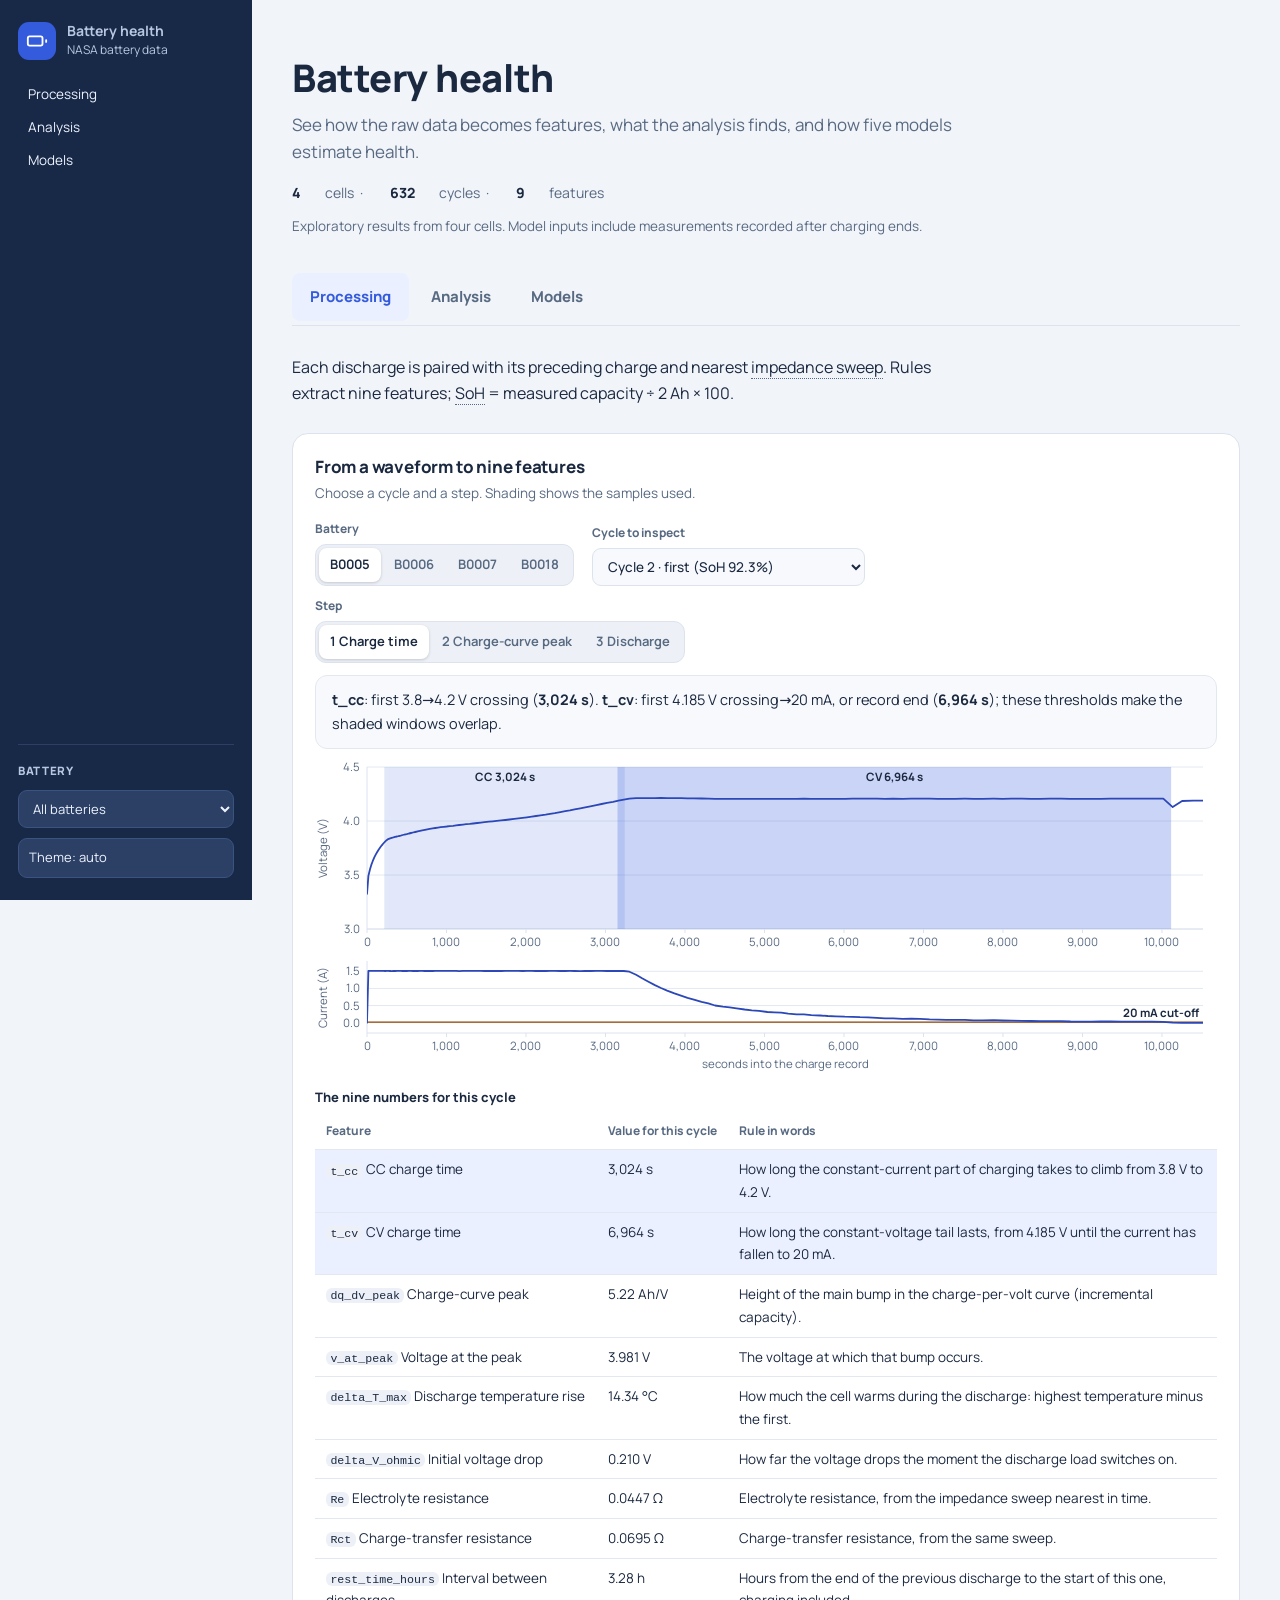
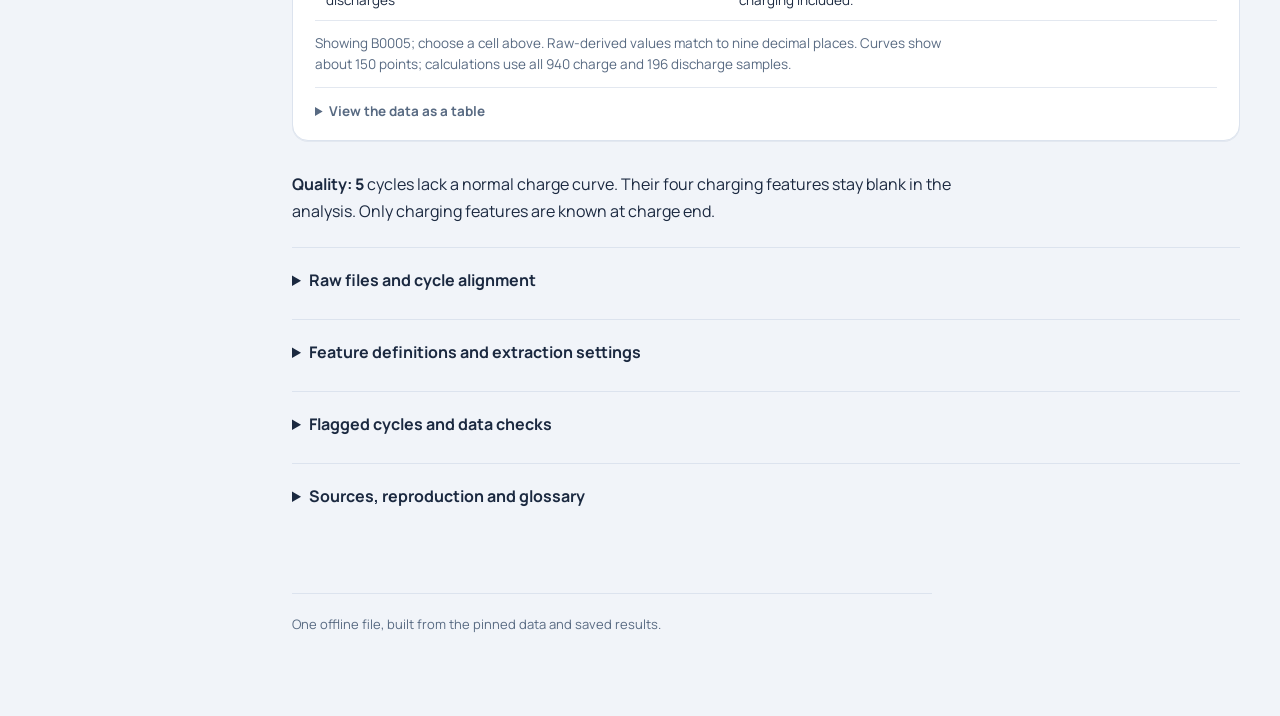
==== commit 8709ab9c: "Add model results and condense bilingual explainer into three tabs" ====
--- a/Web/HTML/index.html
+++ b/Web/HTML/index.html
@@ -4,7 +4,7 @@
 <meta charset="utf-8">
 <meta name="viewport" content="width=device-width, initial-scale=1">
 <meta name="color-scheme" content="light dark">
-<title>From raw battery files to what the data says</title>
+<title>Battery health · Processing, analysis and models</title>
 <style>/* Manrope font license
 Copyright 2018 The Manrope Project Authors (https://github.com/googlefonts/manrope)
 
@@ -179,6 +179,30 @@
 main{max-width:1040px;margin:0 auto}
 .topbar{display:none}
 
+/* Short overview first; detailed evidence stays available on demand. */
+[hidden]{display:none!important}
+.hero{padding-top:36px}
+.hero h1{font-size:38px;max-width:none}
+.hero .lede{margin-top:12px;font-size:17px;max-width:66ch}
+.hero-facts{display:flex;flex-wrap:wrap;gap:8px 24px;margin:16px 0 10px;font-size:14px;color:var(--muted)}
+.hero-facts .num{color:var(--fg)}
+.view-tabs{display:flex;gap:4px;border-bottom:1px solid var(--border);padding:4px 0;margin:24px 0 28px;scroll-margin-top:16px}
+.view-tabs button{font:inherit;font-size:15px;font-weight:750;border:0;border-radius:8px;padding:11px 18px;background:transparent;color:var(--muted);cursor:pointer}
+.view-tabs button:hover{background:var(--secondary);color:var(--fg)}
+.view-tabs button[aria-selected=true]{background:var(--accent);color:var(--primary)}
+.view-panel>h2{font-size:25px;margin:0 0 10px}
+.view-panel>.chapter{margin-top:22px}
+details.advanced{border-top:1px solid var(--border);margin:22px 0;padding-top:15px}
+details.advanced>summary{font-weight:700;cursor:pointer;padding:5px 0;line-height:1.5}
+details.advanced .chapter{margin-top:24px}
+details.advanced .chapter-head h2{font-size:22px}
+.model-metrics,.model-legend{display:flex;flex-wrap:wrap;gap:10px 22px;font-size:13px;margin-top:12px}
+.model-metrics{font-variant-numeric:tabular-nums;font-weight:700}
+.model-legend{color:var(--muted)}
+.model-legend span{display:flex;align-items:center;gap:8px}
+.model-legend span:before{content:'';width:24px;border-top:2px solid var(--fg)}
+.model-legend .predicted:before{border-color:var(--primary);border-top-style:dashed}
+
 /* ---------- hero ---------- */
 .hero{padding:56px 0 8px}
 .kicker{font-size:12px;font-weight:800;letter-spacing:.09em;text-transform:uppercase;color:var(--primary);margin:0 0 10px}
@@ -324,6 +348,7 @@
 /* ---------- responsive ---------- */
 @media(max-width:1200px){:root{--rail-w:222px}.content{padding:0 28px 70px}h1{font-size:38px}}
 @media(max-width:940px){
+  .view-tabs{scroll-margin-top:64px}
   .shell{display:block}
   .rail{display:none}
   .topbar{display:flex;position:sticky;top:0;z-index:40;align-items:center;gap:10px;padding:10px 16px;background:var(--rail);color:var(--rail-fg)}
@@ -343,6 +368,8 @@
   .pipeline li::after{display:none!important}
 }
 @media(max-width:640px){
+  .view-tabs{gap:0;margin-top:18px}
+  .view-tabs button{font-size:14px;padding:10px 12px;flex:1}
   .topbar strong{display:none}
   .topbar select{max-width:46vw}
   body{font-size:15.5px}
@@ -367,369 +394,150 @@
 </style>
 </head>
 <body>
-<a class="skip" href="#main">Skip to the explanation</a>
+<a class="skip" href="#main">Skip to the content</a>
 <div class="topbar">
-  <strong>Battery data, explained</strong>
+  <strong>Battery health</strong>
   <select data-battery-select aria-label="Battery shown in the charts"></select>
   <button type="button" data-theme-btn aria-label="Change colour theme">Theme: auto</button>
   <details><summary>Contents</summary><nav aria-label="Contents (mobile)"></nav></details>
 </div>
 <div class="shell">
-<aside class="rail" aria-label="Contents and controls">
-  <a class="rail-brand" href="#start">
+<aside class="rail" aria-label="Sections and controls">
+  <a class="rail-brand" href="#processing" data-view-link="processing">
     <svg viewBox="0 0 24 24" fill="none" stroke="currentColor" stroke-width="2" stroke-linecap="round" stroke-linejoin="round" aria-hidden="true"><rect x="2" y="7" width="16" height="10" rx="2"/><line x1="22" y1="11" x2="22" y2="13"/></svg>
-    <span><strong>Battery data, explained</strong><span>From raw files to findings</span></span>
+    <span><strong>Battery health</strong><span>NASA battery data</span></span>
   </a>
-  <nav aria-label="Contents">
-    <ol>
-      <li><a href="#start"><span class="n"></span>Start here</a></li>
-      <li class="part-label">Part 1 · Files to a clean table</li>
-      <li><a href="#raw"><span class="n">1</span>The raw files</a></li>
-      <li><a href="#cycles"><span class="n">2</span>Pairing operations into cycles</a></li>
-      <li><a href="#features"><span class="n">3</span>Nine numbers from waveforms</a></li>
-      <li><a href="#quality"><span class="n">4</span>Five cycles that look different</a></li>
-      <li><a href="#contracts"><span class="n">5</span>Rules and timing</a></li>
-      <li class="part-label">Part 2 · What the table says</li>
-      <li><a href="#labels"><span class="n">6</span>The health labels</a></li>
-      <li><a href="#relationships"><span class="n">7</span>Features against health</a></li>
-      <li><a href="#trend"><span class="n">8</span>Trend or real signal?</a></li>
-      <li><a href="#curves"><span class="n">9</span>Curved patterns</a></li>
-      <li><a href="#overlap"><span class="n">10</span>Do features repeat each other?</a></li>
-      <li><a href="#clusters"><span class="n">11</span>Natural groups of cycles</a></li>
-      <li><a href="#coverage"><span class="n">12</span>Where the data does not reach</a></li>
-      <li><a href="#uncertainty"><span class="n">13</span>How sure can we be?</a></li>
-      <li class="part-label">Part 3 · Reading it responsibly</li>
-      <li><a href="#conclusions"><span class="n">14</span>What it supports</a></li>
-      <li><a href="#appendix"><span class="n"></span>Reproduce, files, glossary</a></li>
-    </ol>
-  </nav>
+  <nav aria-label="Sections"><ol>
+    <li><a href="#processing" data-view-link="processing">Processing</a></li>
+    <li><a href="#analysis" data-view-link="analysis">Analysis</a></li>
+    <li><a href="#models" data-view-link="models">Models</a></li>
+  </ol></nav>
   <div class="rail-tools">
-    <span class="lab">Battery in the charts</span>
+    <span class="lab">Battery</span>
     <select data-battery-select aria-label="Battery shown in the charts"></select>
     <button type="button" data-theme-btn aria-label="Change colour theme">Theme: auto</button>
   </div>
 </aside>
-
 <div class="content">
 <main id="main">
-
 <header class="hero" id="start">
-  <p class="kicker">NASA battery aging data · cells B0005, B0006, B0007 and B0018</p>
-  <h1>From raw battery files to what the data says</h1>
-  <p class="lede">This page follows four lithium-ion cells from their raw recordings to <span class="num" data-t="n_cycles" data-v="632">632</span> analysed cycles, then through every analysis in the project. Each number comes from a saved result file, and each chart can also be read as a table.</p>
-  <div class="kpis" role="list">
-    <div class="kpi" role="listitem"><b><span class="num" data-t="n_batteries" data-v="4">4</span></b><span>cells</span></div>
-    <div class="kpi" role="listitem"><b><span class="num" data-t="n_ops" data-v="2167">2,167</span></b><span>timed operations in the raw files</span></div>
-    <div class="kpi" role="listitem"><b><span class="num" data-t="n_cycles" data-v="632">632</span></b><span>aligned cycles, from <span class="num" data-t="n_raw_discharges" data-v="636">636</span> recorded discharges</span></div>
-    <div class="kpi" role="listitem"><b><span class="num" data-t="n_features" data-v="9">9</span></b><span>numbers measured for every cycle</span></div>
-    <div class="kpi" role="listitem"><b><span class="num" data-t="n_flagged" data-v="5">5</span></b><span>cycles whose charging numbers are left blank</span></div>
-  </div>
-  <div class="callout">
-    <h2>Read this first</h2>
-    <ul>
-      <li><b>Exploratory.</b> All four cells have been examined, so none is an untouched test set. Nothing here shows how a new cell would behave.</li>
-      <li><b>Descriptive.</b> A correlation says how two numbers move together in these cells. It does not show cause, and it is not a measure of prediction accuracy.</li>
-      <li><b>No model.</b> This analysis fits no predictive model. The project&rsquo;s separate Model step uses the same nine features.</li>
-      <li><b>Nothing filled in.</b> Missing values stay missing: the analysis does not interpolate or impute.</li>
-    </ul>
-  </div>
-  <nav class="pipeline" aria-label="The path from raw files to findings">
-    <ol>
-      <li><a href="#raw"><span class="step">Step 1</span><strong>Raw files</strong><small><span class="num" data-t="n_ops" data-v="2167">2,167</span> timed operations, checksummed</small></a></li>
-      <li><a href="#cycles"><span class="step">Step 2</span><strong>Cycles</strong><small>Each discharge paired with its charge and an impedance sweep</small></a></li>
-      <li><a href="#features"><span class="step">Step 3</span><strong>Nine numbers</strong><small>Plain rules applied to the waveforms</small></a></li>
-      <li><a href="#quality"><span class="step">Step 4</span><strong>Quality screen</strong><small>Five odd charge records, left blank</small></a></li>
-      <li><a href="#contracts"><span class="step">Step 5</span><strong>Rules and timing</strong><small>What passes, and what is known when</small></a></li>
-      <li><a href="#labels"><span class="step">Steps 6 to 13</span><strong>Analyses</strong><small>Eight questions asked of the table</small></a></li>
-      <li><a href="#conclusions"><span class="step">Step 14</span><strong>Reading it</strong><small>What it supports, and what it does not</small></a></li>
-    </ol>
-  </nav>
-  <p class="fig-note">How to use this page: pick a battery on the left (or at the top on a phone) and every chart that can follow it will. Hover or focus a mark for its values. Dotted words have a short definition. Open <em>View the data as a table</em> under any chart for the same numbers in text.</p>
+  <h1>Battery health</h1>
+  <p class="lede">See how the raw data becomes features, what the analysis finds, and how five models estimate health.</p>
+  <p class="hero-facts"><span class="num" data-t="n_batteries" data-v="4">4</span> cells &nbsp;·&nbsp; <span class="num" data-t="n_cycles" data-v="632">632</span> cycles &nbsp;·&nbsp; <span class="num" data-t="n_features" data-v="9">9</span> features</p>
+  <p class="fig-note">Exploratory results from four cells. Model inputs include measurements recorded after charging ends.</p>
 </header>
-
-<!-- ===================================================== PART 1 -->
-<div class="part" id="part1"><p class="kicker">Part 1</p><p class="part-title">From files to a clean table</p></div>
-
-<section class="chapter" id="raw" aria-labelledby="raw-h">
-  <div class="chapter-head"><p class="kicker">Step 1 · Data processing</p><h2 id="raw-h">What did we start with?</h2></div>
-  <p class="takeaway">Four recordings, <span class="num" data-t="n_ops" data-v="2167">2,167</span> timed operations, and one rule for turning them into cycles.</p>
-  <div class="prose">
-    <p>The data are NASA&rsquo;s battery aging recordings for four lithium-ion cells. Each cell&rsquo;s file is a long list of <em>operations</em> in time order. An operation is a <b>charge</b> (<span class="num" data-t="n_ops_charge" data-v="644">644</span> in total), a <b>discharge</b> (<span class="num" data-t="n_ops_discharge" data-v="636">636</span>) or an <span class="term" data-term="impedance">impedance sweep</span> (<span class="num" data-t="n_ops_impedance" data-v="887">887</span>). Charges and discharges carry sampled voltage, current and temperature, and every operation carries a timestamp.</p>
-    <p>We never edit these files. The analysis uses a fixed copy, commit <code><span class="num" data-t="source_commit" data-v="043ec72">043ec72</span></code> of the project&rsquo;s source repository, and checks every raw file&rsquo;s SHA-256 checksum before anything runs.</p>
-  </div>
-  <figure class="fig" id="fig-tape" aria-labelledby="fig-tape-t"><div class="fig-head"><h3 id="fig-tape-t">Every operation in every recording</h3><p>Position shows the kind of operation, colour shows the battery.</p></div><div class="fig-controls"></div><div class="fig-body"></div><p class="fig-note" aria-live="polite"></p><details class="twin"><summary>View the data as a table</summary><div class="twin-body"></div></details></figure>
-  <div class="prose">
-    <p>B0005, B0006 and B0007 ran on one schedule: <span class="num" data-t="dis_main" data-v="168">168</span> discharges and <span class="num" data-t="imp_main" data-v="278">278</span> impedance sweeps each. B0018 ran later with <span class="num" data-t="dis_b0018" data-v="132">132</span> discharges and only <span class="num" data-t="imp_b0018" data-v="53">53</span> sweeps, which matters in the next step, because the sweeps are what supply two of the nine numbers.</p>
-    <p>The source loader then skips each cell&rsquo;s first discharge (its own note says that charge was a partial start-up charge). That leaves <span class="num" data-t="n_cycles" data-v="632">632</span> of the <span class="num" data-t="n_raw_discharges" data-v="636">636</span> recorded discharges, so cycle numbers start at 2.</p>
-  </div>
+<div class="view-tabs" role="tablist" aria-label="Explore the battery data">
+  <button type="button" role="tab" id="view-tab-processing" data-view-tab="processing" aria-controls="processing" aria-selected="true">Processing</button>
+  <button type="button" role="tab" id="view-tab-analysis" data-view-tab="analysis" aria-controls="analysis" aria-selected="false" tabindex="-1">Analysis</button>
+  <button type="button" role="tab" id="view-tab-models" data-view-tab="models" aria-controls="models" aria-selected="false" tabindex="-1">Models</button>
+</div>
+
+<section class="view-panel" data-view-panel="processing" id="processing" role="tabpanel" aria-labelledby="view-tab-processing">
+  <h2 class="sr">Processing</h2>
+  <p class="prose">Each discharge is paired with its preceding charge and nearest <span class="term" data-term="impedance">impedance sweep</span>. Rules extract nine features; <span class="term" data-term="soh">SoH</span> = measured capacity ÷ 2 Ah × 100.</p>
+  <section id="features">
+    <figure class="fig" id="fig-explorer" aria-labelledby="fig-explorer-t"><div class="fig-head"><h3 id="fig-explorer-t">From a waveform to nine features</h3><p>Choose a cycle and a step. Shading shows the samples used.</p></div><div class="fig-controls"></div><div class="fig-body"></div><p class="fig-note" aria-live="polite"></p><details class="twin"><summary>View the data as a table</summary><div class="twin-body"></div></details></figure>
+  </section>
+  <p class="prose"><b>Quality:</b> <span class="num" data-t="n_flagged" data-v="5">5</span> cycles lack a normal charge curve. Their four charging features stay blank in the analysis. Only charging features are known at charge end.</p>
+
+  <details class="advanced"><summary>Raw files and cycle alignment</summary>
+    <section id="raw">
+      <p class="prose">The raw files contain <span class="num" data-t="n_ops" data-v="2167">2,167</span> timed operations. Skipping each cell’s first discharge leaves <span class="num" data-t="n_cycles" data-v="632">632</span> aligned cycles. Source checksums are verified before processing.</p>
+      <figure class="fig" id="fig-tape" aria-labelledby="fig-tape-t"><div class="fig-head"><h3 id="fig-tape-t">Raw operations</h3><p>Charge, discharge and impedance recordings in time order.</p></div><div class="fig-controls"></div><div class="fig-body"></div><p class="fig-note" aria-live="polite"></p><details class="twin"><summary>View the data as a table</summary><div class="twin-body"></div></details></figure>
+    </section>
+    <section id="cycles">
+      <figure class="fig" id="fig-timeline" aria-labelledby="fig-timeline-t"><div class="fig-head"><h3 id="fig-timeline-t">Which operations belong to a cycle?</h3><p>Coloured bars are paired with this cycle; grey bars are nearby operations.</p></div><div class="fig-controls"></div><div class="fig-body"></div><p class="fig-note" aria-live="polite"></p><details class="twin"><summary>View the data as a table</summary><div class="twin-body"></div></details></figure>
+      <figure class="fig" id="fig-eis" aria-labelledby="fig-eis-t"><div class="fig-head"><h3 id="fig-eis-t">Timing of the nearest impedance sweep</h3><p>A nearest sweep can be recorded later than the cycle.</p></div><div class="fig-controls"></div><div class="fig-body"></div><p class="fig-note" aria-live="polite"></p><details class="twin"><summary>View the data as a table</summary><div class="twin-body"></div></details></figure>
+      <p class="prose"><span class="num" data-t="eis_after_charge" data-v="599">599</span> sweeps start after charging ends. Earlier starts also do not confirm completion, because sweep end times are unavailable.</p>
+    </section>
+  </details>
+  <details class="advanced"><summary>Feature definitions and extraction settings</summary>
+    <figure class="fig" id="fig-dict" aria-labelledby="fig-dict-t"><div class="fig-head"><h3 id="fig-dict-t">The nine features</h3><p>Definitions, units, ranges and availability.</p></div><div class="fig-controls"></div><div class="fig-body"></div><p class="fig-note" aria-live="polite"></p></figure>
+    <figure class="fig" id="fig-bins" aria-labelledby="fig-bins-t"><div class="fig-head"><h3 id="fig-bins-t">Does voltage-grid spacing change the peak?</h3><p>Compare 5 and 20 mV grids with the 10 mV extraction.</p></div><div class="fig-controls"></div><div class="fig-body"></div><p class="fig-note" aria-live="polite"></p><details class="twin"><summary>View the data as a table</summary><div class="twin-body"></div></details></figure>
+  </details>
+  <details class="advanced"><summary>Flagged cycles and data checks</summary>
+    <section id="quality">
+      <p class="prose">Three flagged records begin with implausible voltage spikes; two B0018 records resemble top-up charges. None has samples in the normal charging climb.</p>
+      <figure class="fig" id="fig-flagpair" aria-labelledby="fig-flagpair-t"><div class="fig-head"><h3 id="fig-flagpair-t">Normal and flagged charge records</h3><p>Compare a flagged record with its neighbour.</p></div><div class="fig-controls"></div><div class="fig-body"></div><p class="fig-note" aria-live="polite"></p><details class="twin"><summary>View the data as a table</summary><div class="twin-body"></div></details></figure>
+      <figure class="fig" id="fig-flags" aria-labelledby="fig-flags-t"><div class="fig-head"><h3 id="fig-flags-t">Observed values or filled source values</h3><p>Switch views to inspect the source pipeline’s interpolation.</p></div><div class="fig-controls"></div><div class="fig-body"></div><p class="fig-note" aria-live="polite"></p><details class="twin"><summary>View the data as a table</summary><div class="twin-body"></div></details></figure>
+      <div id="flag-table"></div>
+    </section>
+    <section id="contracts">
+      <figure class="fig" id="fig-rules" aria-labelledby="fig-rules-t"><div class="fig-head"><h3 id="fig-rules-t">Data checks</h3><p>Rules, documented exceptions and six deliberate corruption tests.</p></div><div class="fig-controls"></div><div class="fig-body"></div><p class="fig-note" aria-live="polite"></p><details class="twin"><summary>View the data as a table</summary><div class="twin-body"></div></details></figure>
+      <figure class="fig" id="fig-avail" aria-labelledby="fig-avail-t"><div class="fig-head"><h3 id="fig-avail-t">When is each feature known?</h3><p>Availability at charge end and discharge start.</p></div><div class="fig-controls"></div><div class="fig-body"></div><p class="fig-note" aria-live="polite"></p></figure>
+      <p class="prose"><span class="num" data-t="n_rules" data-v="21">21</span> reusable rules pass. The model training table fills <span class="num" data-t="n_filled_cells" data-v="15">15</span> values; the observed analysis keeps the affected measurements blank.</p>
+    </section>
+  </details>
 </section>
 
-<section class="chapter" id="cycles" aria-labelledby="cycles-h">
-  <div class="chapter-head"><p class="kicker">Step 2 · Data processing</p><h2 id="cycles-h">Which charge, discharge and impedance sweep belong together?</h2></div>
-  <p class="takeaway">Each discharge becomes one cycle. It is paired with the charge just before it and with the impedance sweep nearest in time, which is sometimes a later one.</p>
-  <div class="prose">
-    <p>A <span class="term" data-term="cycle">cycle</span> in this analysis is one discharge plus the information around it:</p>
-    <ul class="rule-list">
-      <li><span class="ic">1</span><span><b>The label.</b> The discharge&rsquo;s measured <span class="term" data-term="capacity">capacity</span> in ampere-hours. <span class="term" data-term="soh">State of health</span> is capacity &divide; 2 Ah &times; 100.</span></li>
-      <li><span class="ic">2</span><span><b>The charge.</b> The closest charge operation before the discharge.</span></li>
-      <li><span class="ic">3</span><span><b>The impedance sweep.</b> The sweep closest in time to the discharge, <em>before or after</em> it. The loader does not check which side it falls on.</span></li>
-      <li><span class="ic">4</span><span><b>The interval.</b> Hours from the end of the previous discharge to the start of this one. It includes the charge in between, so it is not pure rest.</span></li>
-    </ul>
-    <p>One edge case: cycles 89 and 90 of B0005, B0006 and B0007 share a single charge, because no charge happened between those two discharges.</p>
-  </div>
-  <figure class="fig" id="fig-timeline" aria-labelledby="fig-timeline-t"><div class="fig-head"><h3 id="fig-timeline-t">One cycle, and what it is paired with</h3><p>Pick a cell and a cycle. Coloured bars belong to this cycle; grey bars are other operations nearby.</p></div><div class="fig-controls"></div><div class="fig-body"></div><p class="fig-note" aria-live="polite"></p><details class="twin"><summary>View the data as a table</summary><div class="twin-body"></div></details></figure>
-  <div class="prose">
-    <h3>Why the side of the sweep matters</h3>
-    <p>If you wanted to use a number at some moment, anything recorded after that moment would not exist yet. The next chart counts how far away the nearest impedance sweep is, for every cycle.</p>
-  </div>
-  <figure class="fig" id="fig-eis" aria-labelledby="fig-eis-t"><div class="fig-head"><h3 id="fig-eis-t">How far away is the nearest impedance sweep?</h3><p>Number of cycles, by when their nearest sweep started relative to their discharge.</p></div><div class="fig-controls"></div><div class="fig-body"></div><p class="fig-note" aria-live="polite"></p><details class="twin"><summary>View the data as a table</summary><div class="twin-body"></div></details></figure>
-  <p class="prose">For <span class="num" data-t="eis_after_charge" data-v="599">599</span> of <span class="num" data-t="n_cycles" data-v="632">632</span> cycles (<span class="num" data-t="eis_after_charge_pct" data-v="94.8">94.8%</span>) the nearest sweep started after the charge had already ended, and for <span class="num" data-t="eis_after_discharge" data-v="175">175</span> (<span class="num" data-t="eis_after_discharge_pct" data-v="27.7">27.7%</span>) it started after the discharge had begun. That is allowed for describing what happened, but it means Re and Rct could not be known at the end of charge. Chapter 5 returns to this.</p>
+<section class="view-panel" data-view-panel="analysis" id="analysis" role="tabpanel" aria-labelledby="view-tab-analysis" hidden>
+  <h2 class="sr">Analysis</h2>
+  <section id="labels">
+    <figure class="fig" id="fig-soh" aria-labelledby="fig-soh-t"><div class="fig-head"><h3 id="fig-soh-t">Health across cycles</h3><p>SoH is measured capacity relative to the 2 Ah reference.</p></div><div class="fig-controls"></div><div class="fig-body"></div><p class="fig-note" aria-live="polite"></p><details class="twin"><summary>View the data as a table</summary><div class="twin-body"></div></details></figure>
+  </section>
+  <section id="relationships">
+    <p class="prose"><b>Main finding:</b> charge duration and the charge-curve peak track health most closely. Their information overlaps. Correlation describes association, not prediction accuracy or cause.</p>
+    <figure class="fig" id="fig-rho" aria-labelledby="fig-rho-t"><div class="fig-head"><h3 id="fig-rho-t">Feature–health relationships</h3><p>Spearman ρ: positive means rising together; negative means opposite directions.</p></div><div class="fig-controls"></div><div class="fig-body"></div><p class="fig-note" aria-live="polite"></p></figure>
+    <details class="advanced"><summary>Inspect all nine scatterplots</summary>
+      <figure class="fig" id="fig-scatter" aria-labelledby="fig-scatter-t"><div class="fig-head"><h3 id="fig-scatter-t">Features against health</h3><p>One point per observed cycle; flagged charging measurements are omitted.</p></div><div class="fig-controls"></div><div class="fig-body"></div><p class="fig-note" aria-live="polite"></p><details class="twin"><summary>View the data as a table</summary><div class="twin-body"></div></details></figure>
+    </details>
+  </section>
+  <details class="advanced"><summary>Aging trends and neighbouring cycles</summary>
+    <section id="trend">
+      <p class="prose">Nearby cycles share an aging trend. Compare original values with cycle-to-cycle changes before treating a strong association as independent information.</p>
+      <figure class="fig" id="fig-lag" aria-labelledby="fig-lag-t"><div class="fig-head"><h3 id="fig-lag-t">Similarity between neighbouring cycles</h3><p>Compare original values and changes at different cycle gaps.</p></div><div class="fig-controls"></div><div class="fig-body"></div><p class="fig-note" aria-live="polite"></p><details class="twin"><summary>View the data as a table</summary><div class="twin-body"></div></details></figure>
+      <figure class="fig" id="fig-levels" aria-labelledby="fig-levels-t"><div class="fig-head"><h3 id="fig-levels-t">Association with and without the trend</h3><p>Overall, adjusted for cycle number, and consecutive changes.</p></div><div class="fig-controls"></div><div class="fig-body"></div><p class="fig-note" aria-live="polite"></p><details class="twin"><summary>View the data as a table</summary><div class="twin-body"></div></details></figure>
+    </section>
+  </details>
+  <details class="advanced"><summary>Curved relationships and repeated information</summary>
+    <section id="curves">
+      <figure class="fig" id="fig-mi" aria-labelledby="fig-mi-t"><div class="fig-head"><h3 id="fig-mi-t">Mutual information</h3><p>A synthetic curved example beside the measured results.</p></div><div class="fig-controls"></div><div class="fig-body"></div><p class="fig-note" aria-live="polite"></p><details class="twin"><summary>View the data as a table</summary><div class="twin-body"></div></details></figure>
+    </section>
+    <section id="overlap">
+      <figure class="fig" id="fig-vif" aria-labelledby="fig-vif-t"><div class="fig-head"><h3 id="fig-vif-t">Overlap among charging features</h3><p>Larger VIF means more information can be reconstructed from the other features.</p></div><div class="fig-controls"></div><div class="fig-body"></div><p class="fig-note" aria-live="polite"></p><details class="twin"><summary>View the data as a table</summary><div class="twin-body"></div></details></figure>
+      <figure class="fig" id="fig-featmap" aria-labelledby="fig-featmap-t"><div class="fig-head"><h3 id="fig-featmap-t">Which features move together?</h3><p>Pairwise Spearman correlations, ordered by similarity.</p></div><div class="fig-controls"></div><div class="fig-body"></div><p class="fig-note" aria-live="polite"></p><details class="twin"><summary>View the data as a table</summary><div class="twin-body"></div></details></figure>
+    </section>
+  </details>
+  <details class="advanced"><summary>Cycle groups, coverage and uncertainty</summary>
+    <section id="clusters">
+      <figure class="fig" id="fig-clusters" aria-labelledby="fig-clusters-t"><div class="fig-head"><h3 id="fig-clusters-t">Groups of similar cycles</h3><p>Features determine the groups; health labels describe them afterwards.</p></div><div class="fig-controls"></div><div class="fig-body"></div><p class="fig-note" aria-live="polite"></p><details class="twin"><summary>View the data as a table</summary><div class="twin-body"></div></details></figure>
+      <p class="prose">Groups are not health classes. The <a href="clustering.html">full clustering report</a> includes per-cell refits.</p>
+    </section>
+    <section id="coverage">
+      <figure class="fig" id="fig-coverage" aria-labelledby="fig-coverage-t"><div class="fig-head"><h3 id="fig-coverage-t">Coverage across cells and aging stages</h3><p>Ranges show where a cell’s values have no counterpart in the others.</p></div><div class="fig-controls"></div><div class="fig-body"></div><p class="fig-note" aria-live="polite"></p><details class="twin"><summary>View the data as a table</summary><div class="twin-body"></div></details></figure>
+    </section>
+    <section id="uncertainty">
+      <figure class="fig" id="fig-unc" aria-labelledby="fig-unc-t"><div class="fig-head"><h3 id="fig-unc-t">Uncertainty in change correlations</h3><p>Intervals appear only where exploratory assumption checks permit them.</p></div><div class="fig-controls"></div><div class="fig-body"></div><p class="fig-note" aria-live="polite"></p><details class="twin"><summary>View the data as a table</summary><div class="twin-body"></div></details></figure>
+    </section>
+  </details>
 </section>
 
-<section class="chapter" id="features" aria-labelledby="features-h">
-  <div class="chapter-head"><p class="kicker">Step 3 · Data processing</p><h2 id="features-h">How do waveforms become nine numbers?</h2></div>
-  <p class="takeaway">Each number comes from a plain rule applied to a recorded curve. Nothing is learned from the data to produce them.</p>
-  <div class="prose">
-    <p>A charge or discharge is stored as hundreds to thousands of samples of voltage, current and temperature. The source repository&rsquo;s extraction code turns them into nine numbers per cycle. Below, pick a cycle and step through the rules. Every value was re-derived here from the raw recording with that same code, and each matches the saved table.</p>
-  </div>
-  <figure class="fig" id="fig-explorer" aria-labelledby="fig-explorer-t"><div class="fig-head"><h3 id="fig-explorer-t">Waveforms to numbers, one cycle at a time</h3><p>The shaded or marked parts of each curve are exactly the samples the rule uses.</p></div><div class="fig-controls"></div><div class="fig-body"></div><p class="fig-note" aria-live="polite"></p><details class="twin"><summary>View the data as a table</summary><div class="twin-body"></div></details></figure>
-  <div class="prose">
-    <h3>All nine numbers at a glance</h3>
-    <p>This table lists what each feature measures, its range in the data, and whether its value could be known at two moments in a cycle. The last two columns are explained in chapter 5.</p>
-  </div>
-  <figure class="fig" id="fig-dict" aria-labelledby="fig-dict-t"><div class="fig-head"><h3 id="fig-dict-t">The nine features</h3><p>One row per feature.</p></div><div class="fig-controls"></div><div class="fig-body"></div><p class="fig-note" aria-live="polite"></p></figure>
-  <div class="prose">
-    <h3>Does a setting of the rule change the answer?</h3>
-    <p>The charge-curve peak is found on a 10 mV voltage grid. Was that choice important? The saved audit repeats the peak with 5 mV and 20 mV grids and compares how the cycles rank.</p>
-  </div>
-  <figure class="fig" id="fig-bins" aria-labelledby="fig-bins-t"><div class="fig-head"><h3 id="fig-bins-t">Peak found on different voltage grids</h3><p>How closely the cycle ordering matches the 10 mV result.</p></div><div class="fig-controls"></div><div class="fig-body"></div><p class="fig-note" aria-live="polite"></p><details class="twin"><summary>View the data as a table</summary><div class="twin-body"></div></details></figure>
+<section class="view-panel" data-view-panel="models" id="models" role="tabpanel" aria-labelledby="view-tab-models" hidden>
+  <h2 class="sr">Models</h2>
+  <p class="prose">Compare <b>Ridge, ElasticNet, SVR, GPR and XGBoost</b>. Leave-one-battery-out evaluation trains on three cells and tests on the fourth, repeated for every cell.</p>
+  <figure class="fig" id="fig-modelcompare" aria-labelledby="fig-modelcompare-t"><div class="fig-head"><h3 id="fig-modelcompare-t">Model comparison</h3><p>RMSE measures prediction error in SoH percentage points; lower is better.</p></div><div class="fig-controls"></div><div class="fig-body"></div><p class="fig-note" aria-live="polite"></p><details class="twin"><summary>View the data as a table</summary><div class="twin-body"></div></details></figure>
+  <figure class="fig" id="fig-modelcurve" aria-labelledby="fig-modelcurve-t"><div class="fig-head"><h3 id="fig-modelcurve-t">Predicted and measured health</h3><p>Choose a model and a held-out battery to inspect its predictions.</p></div><div class="fig-controls"></div><div class="fig-body"></div><p class="fig-note" aria-live="polite"></p><details class="twin"><summary>View the data as a table</summary><div class="twin-body"></div></details></figure>
+  <p class="prose" id="conclusions"><b>Read the scores as development estimates.</b> All four cells were explored. Some inputs need discharge or later impedance data, and the training table contains interpolated charging values. These results do not establish charge-end prediction or performance on a new cell.</p>
+  <p class="fig-note">For the live simulator, run the <a href="../../Code/app/README.md">combined app</a>. Model definitions and evaluation notes are in <a href="../../Models/README.md">Models</a>.</p>
 </section>
 
-<section class="chapter" id="quality" aria-labelledby="quality-h">
-  <div class="chapter-head"><p class="kicker">Step 4 · Data processing</p><h2 id="quality-h">Do any cycles look wrong?</h2></div>
-  <p class="takeaway">Five charge records lack the normal voltage climb. The analysis leaves their four charging numbers blank rather than filling them in.</p>
-  <div class="prose">
-    <p>A normal charge starts well below 4 V, climbs through the constant-current stage, then holds near 4.2 V while the current tapers. Five records lack that climb: B0005, B0006 and B0007 at cycle 31 contain implausible initial voltage spikes above 8 V, while B0018 at cycles 46 and 56 resemble top-up charges. Those records contain <b>no samples</b> in the 3.8 to 4.18 V climb at 0.5 A or more (a normal record has hundreds), so the rules for the CC stage and the charge-curve peak have nothing to measure.</p>
-  </div>
-  <figure class="fig" id="fig-flagpair" aria-labelledby="fig-flagpair-t"><div class="fig-head"><h3 id="fig-flagpair-t">A normal charge next to a flagged one</h3><p>Voltage during the charge record. Shaded: the CC and CV stages the rules found.</p></div><div class="fig-controls"></div><div class="fig-body"></div><p class="fig-note" aria-live="polite"></p><details class="twin"><summary>View the data as a table</summary><div class="twin-body"></div></details></figure>
-  <div class="prose">
-    <h3>What the source pipeline did, and what this analysis does</h3>
-    <p>The source pipeline treats a cycle as invalid when <code>t_cc</code> is under 100 s or <code>dq_dv_peak</code> is under 0.1 Ah/V. It then replaces the charging numbers by <span class="term" data-term="interpolation">interpolation</span> between neighbouring cycles. Because of the order it tests its columns, <b><span class="num" data-t="n_filled_cells" data-v="15">15</span></b> cells change (t_cc, t_cv and dq_dv_peak in five cycles) and the 4 V fallback for the peak voltage stays.</p>
-    <p>This analysis keeps those five rows and their capacity labels, but <span class="term" data-term="masked">leaves all four charging numbers blank</span> (<span class="num" data-t="n_masked_cells" data-v="20">20</span> cells). A filled value looks measured; a blank one says nothing. Every chart states how many cycles it used.</p>
-  </div>
-  <figure class="fig" id="fig-flags" aria-labelledby="fig-flags-t"><div class="fig-head"><h3 id="fig-flags-t">The same series, filled or blank</h3><p>One charging feature across a cell&rsquo;s cycles. Switch the view to see what the source CSV did.</p></div><div class="fig-controls"></div><div class="fig-body"></div><p class="fig-note" aria-live="polite"></p><details class="twin"><summary>View the data as a table</summary><div class="twin-body"></div></details></figure>
-  <div id="flag-table"></div>
-  <div class="prose">
-    <p>As a check on the whole processing path, the saved audit rebuilt the source CSV from the raw files: <span class="num" data-t="recon_columns" data-v="11">11</span> columns, <span class="num" data-t="recon_mismatches" data-v="0">0</span> mismatches.</p>
-  </div>
-</section>
-
-<section class="chapter" id="contracts" aria-labelledby="contracts-h">
-  <div class="chapter-head"><p class="kicker">Step 5 · Data processing</p><h2 id="contracts-h">Does the table follow its own rules, and what is known when?</h2></div>
-  <p class="takeaway"><span class="num" data-t="n_rules" data-v="21">21</span> reusable rules pass, the exceptions are written down, and only the four charging features are cleanly known at the end of charge.</p>
-  <div class="prose">
-    <p>A <span class="term" data-term="contract">data contract</span> is a written list of rules the table must follow: unique cycle keys, SoH equal to capacity &divide; 2 Ah &times; 100, flagged values blank, arrays of matching length, times in increasing order, and each cycle linked to the right raw operations. A program checks them and reports exceptions instead of hiding them.</p>
-  </div>
-  <figure class="fig" id="fig-rules" aria-labelledby="fig-rules-t"><div class="fig-head"><h3 id="fig-rules-t">The data contract, rule by rule</h3><p>Choose a kind of check. Below the chips, the checks are tested by deliberately damaging a copy.</p></div><div class="fig-controls"></div><div class="fig-body"></div><p class="fig-note" aria-live="polite"></p><details class="twin"><summary>View the data as a table</summary><div class="twin-body"></div></details></figure>
-  <div class="prose">
-    <h3>Exceptions that are written down</h3>
-    <ul>
-      <li><span class="num" data-t="n_flagged" data-v="5">5</span> cycles have a charge-quality flag (chapter 4).</li>
-      <li>The source CSV fills <span class="num" data-t="n_filled_cells" data-v="15">15</span> feature cells that this analysis leaves out.</li>
-      <li>One unused raw charge operation (B0018, operation 114) contains six non-finite sensor samples. It is not selected for any cycle, so no cycle is affected and nothing was repaired.</li>
-      <li>SoH above 100% is accepted: B0006 has <span class="num" data-t="above_100" data-v="6">6</span> such cycles. The 2 Ah figure is a reference, not a limit, and clipping would change the labels.</li>
-    </ul>
-    <h3>When is each number known?</h3>
-    <p>No prediction moment has been chosen for this project, so two are shown: when the charge ends, and when the discharge starts.</p>
-  </div>
-  <figure class="fig" id="fig-avail" aria-labelledby="fig-avail-t"><div class="fig-head"><h3 id="fig-avail-t">Which features exist at each moment</h3><p>Hover a mark for the cycle counts behind it.</p></div><div class="fig-controls"></div><div class="fig-body"></div><p class="fig-note" aria-live="polite"></p></figure>
-  <div class="prose">
-    <ul>
-      <li><b>Charging features</b> are recorded by the end of charge, but only for the <span class="num" data-t="n_complete" data-v="627">627</span> unflagged cycles.</li>
-      <li><b>Temperature rise</b> needs the whole discharge. <b>Voltage drop</b> needs the moment the load switches on, roughly 19 to 36 seconds into the discharge.</li>
-      <li><b>Re and Rct</b> come from the nearest sweep. <span class="num" data-t="eis_after_charge" data-v="599">599</span> of those start after charging ends, and a sweep that started earlier is not certified either, because the files give no completion time.</li>
-      <li><b>The interval</b> ends when the discharge starts, so it is final only by then, and it includes charging time.</li>
-    </ul>
-  </div>
-</section>
-
-<!-- ===================================================== PART 2 -->
-<div class="part" id="part2"><p class="kicker">Part 2</p><p class="part-title">What the table says</p></div>
-<div class="prose" style="margin-top:26px"><p>From here on every chart uses the observed table: <span class="num" data-t="n_cycles" data-v="632">632</span> cycles, with the <span class="num" data-t="n_flagged" data-v="5">5</span> flagged cycles&rsquo; charging numbers blank. Each chart says how many cycles it used (n). Eight questions follow, each asking something different of the same table.</p></div>
-
-<section class="chapter" id="labels" aria-labelledby="labels-h">
-  <div class="chapter-head"><p class="kicker">Step 6 · Analysis</p><h2 id="labels-h">How does health change over a cell&rsquo;s life?</h2></div>
-  <p class="takeaway">SoH falls from <span class="num" data-t="soh_max" data-v="101.3">101.3</span>% to <span class="num" data-t="soh_min" data-v="57.7">57.7</span>% across the four cells, with jumps after long idle gaps and a few values above 100%.</p>
-  <div class="prose"><p>Before relating anything to health, look at health itself. Because SoH is exactly capacity &divide; 2 &times; 100, correlations with SoH and with capacity are identical.</p></div>
-  <figure class="fig" id="fig-soh" aria-labelledby="fig-soh-t"><div class="fig-head"><h3 id="fig-soh-t">State of health against cycle number</h3><p>One line per cell. Hover for every cell&rsquo;s value at a cycle.</p></div><div class="fig-controls"></div><div class="fig-body"></div><p class="fig-note" aria-live="polite"></p><details class="twin"><summary>View the data as a table</summary><div class="twin-body"></div></details></figure>
-</section>
-
-<section class="chapter" id="relationships" aria-labelledby="relationships-h">
-  <div class="chapter-head"><p class="kicker">Step 7 · Analysis</p><h2 id="relationships-h">Which measurements move with health?</h2></div>
-  <p class="takeaway">Charging duration and the charge-curve peak track health most closely: &rho; <span class="num" data-t="rho_t_cc_min" data-v="0.978">+0.978</span> to <span class="num" data-t="rho_t_cc_max" data-v="0.995">+0.995</span> and <span class="num" data-t="rho_dq_dv_peak_min" data-v="0.965">+0.965</span> to <span class="num" data-t="rho_dq_dv_peak_max" data-v="0.995">+0.995</span> within each cell. The interval between discharges does not.</p>
-  <div class="prose">
-    <p>Two numbers summarise how a feature relates to SoH. <span class="term" data-term="spearman">Spearman &rho;</span> asks whether they consistently rise together (positive) or one falls as the other rises (negative). <span class="term" data-term="pearson">Pearson r</span> asks the same for straight-line relationships. Both run from &minus;1 to +1.</p>
-  </div>
-  <figure class="fig" id="fig-scatter" aria-labelledby="fig-scatter-t"><div class="fig-head"><h3 id="fig-scatter-t">Each feature against state of health</h3><p>One dot per cycle. Hover or focus near a dot to identify it.</p></div><div class="fig-controls"></div><div class="fig-body"></div><p class="fig-note" aria-live="polite"></p><details class="twin"><summary>View the data as a table</summary><div class="twin-body"></div></details></figure>
-  <figure class="fig" id="fig-rho" aria-labelledby="fig-rho-t"><div class="fig-head"><h3 id="fig-rho-t">Spearman &rho; by battery</h3><p>The same relationships as a table, for every cell and for all four together.</p></div><div class="fig-controls"></div><div class="fig-body"></div><p class="fig-note" aria-live="polite"></p></figure>
-  <div class="prose">
-    <h3>What to take from it</h3>
-    <ol>
-      <li><b>t_cc and dq_dv_peak are the clearest candidates for further checking.</b> Per cell, t_cc has &rho; <span class="num" data-t="rho_t_cc_min" data-v="0.978">+0.978</span> to <span class="num" data-t="rho_t_cc_max" data-v="0.995">+0.995</span> and dq_dv_peak <span class="num" data-t="rho_dq_dv_peak_min" data-v="0.965">+0.965</span> to <span class="num" data-t="rho_dq_dv_peak_max" data-v="0.995">+0.995</span>. That is an association within these cells, not evidence they would transfer.</li>
-      <li><b>Those two overlap.</b> Chapter 10 shows how much.</li>
-      <li><b>t_cv and the peak voltage rise as health falls:</b> &rho; <span class="num" data-t="rho_t_cv_min" data-v="-0.957">-0.957</span> to <span class="num" data-t="rho_t_cv_max" data-v="-0.724">-0.724</span> and <span class="num" data-t="rho_v_at_peak_min" data-v="-0.983">-0.983</span> to <span class="num" data-t="rho_v_at_peak_max" data-v="-0.899">-0.899</span> per cell. Treat that as an observed direction rather than a sign to assume in advance.</li>
-      <li><b>The interval between discharges is inconsistent:</b> &rho; <span class="num" data-t="rho_rest_time_hours_min" data-v="-0.176">-0.176</span> to <span class="num" data-t="rho_rest_time_hours_max" data-v="0.321">+0.321</span>. It includes charging time, so this cannot show whether true idle rest matters.</li>
-      <li><b>Temperature rise, voltage drop and the resistances are strongly associated within cells</b> (for example temperature rise <span class="num" data-t="rho_delta_T_max_min" data-v="-0.972">-0.972</span> to <span class="num" data-t="rho_delta_T_max_max" data-v="-0.809">-0.809</span>), but they come from data recorded after charging ends.</li>
-    </ol>
-    <p>The pooled column is lower for several features because it mixes differences between cells with changes inside one cell.</p>
-  </div>
-</section>
-
-<section class="chapter" id="trend" aria-labelledby="trend-h">
-  <div class="chapter-head"><p class="kicker">Step 8 · Analysis</p><h2 id="trend-h">Is it the aging trend doing the work?</h2></div>
-  <p class="takeaway">Neighbouring cycles resemble each other almost perfectly, so a strong correlation partly reflects that everything drifts with age.</p>
-  <p class="analogy"><b>Think of it this way.</b> Consecutive pages of a book share context. Neighbouring cycles are also related; they are not the same as many independent batteries.</p>
-  <div class="prose"><p><span class="term" data-term="autocorr">Autocorrelation</span> compares a series with itself a few cycles later. Switching from the measurement itself to its cycle-to-cycle <em>changes</em> removes most of the shared trend.</p></div>
-  <figure class="fig" id="fig-lag" aria-labelledby="fig-lag-t"><div class="fig-head"><h3 id="fig-lag-t">How much does one cycle resemble the next?</h3><p>Correlation between a measurement and the same measurement some cycles later.</p></div><div class="fig-controls"></div><div class="fig-body"></div><p class="fig-note" aria-live="polite"></p><details class="twin"><summary>View the data as a table</summary><div class="twin-body"></div></details></figure>
-  <div class="prose"><p>For capacity at lag 1, levels correlate <span class="num" data-t="lag1_level_min" data-v="0.989">0.989</span> to <span class="num" data-t="lag1_level_max" data-v="0.998">0.998</span>, but changes only <span class="num" data-t="lag1_diff_min" data-v="-0.222">-0.222</span> to <span class="num" data-t="lag1_diff_max" data-v="-0.088">-0.088</span>. The next chart does the same comparison for every feature against capacity.</p></div>
-  <figure class="fig" id="fig-levels" aria-labelledby="fig-levels-t"><div class="fig-head"><h3 id="fig-levels-t">Overall association, trend removed, and changes</h3><p>Three correlations for each feature. A marker far from the other two means the overall number leans on the trend.</p></div><div class="fig-controls"></div><div class="fig-body"></div><p class="fig-note" aria-live="polite"></p><details class="twin"><summary>View the data as a table</summary><div class="twin-body"></div></details></figure>
-  <div class="prose">
-    <p>For t_cc the correlation of changes falls to <span class="num" data-t="chg_t_cc_min" data-v="0.075">+0.075</span> to <span class="num" data-t="chg_t_cc_max" data-v="0.361">+0.361</span>, and for dq_dv_peak to <span class="num" data-t="chg_dq_dv_peak_min" data-v="0.475">+0.475</span> to <span class="num" data-t="chg_dq_dv_peak_max" data-v="0.633">+0.633</span>. After removing what cycle number explains, ranks still agree: <span class="num" data-t="adj_t_cc_min" data-v="0.561">+0.561</span> to <span class="num" data-t="adj_t_cc_max" data-v="0.723">+0.723</span> for t_cc and <span class="num" data-t="adj_dq_dv_peak_min" data-v="0.671">+0.671</span> to <span class="num" data-t="adj_dq_dv_peak_max" data-v="0.76">+0.760</span> for dq_dv_peak. So part of the strong association is the shared trend, and a smaller part is a relationship that persists. These are different diagnostics, not proof of a mechanism.</p>
-  </div>
-</section>
-
-<section class="chapter" id="curves" aria-labelledby="curves-h">
-  <div class="chapter-head"><p class="kicker">Step 9 · Analysis</p><h2 id="curves-h">Could a curved pattern hide from correlation?</h2></div>
-  <p class="takeaway">Spearman sees only steadily rising or falling patterns. Mutual information can also see curves. For these data the two point the same way.</p>
-  <p class="analogy"><b>Think of it this way.</b> A U-shaped road goes downhill, then uphill. One overall direction cancels out even though the path has a clear shape.</p>
-  <div class="prose"><p><span class="term" data-term="mi">Mutual information</span> (MI) measures how much one quantity narrows down another, curved relationships included. It is in nats, has no sign, and is not a percentage.</p></div>
-  <figure class="fig" id="fig-mi" aria-labelledby="fig-mi-t"><div class="fig-head"><h3 id="fig-mi-t">A curve Spearman cannot see, and what the data show</h3><p>Left is made-up data for teaching. Right is measured.</p></div><div class="fig-controls"></div><div class="fig-body"></div><p class="fig-note" aria-live="polite"></p><details class="twin"><summary>View the data as a table</summary><div class="twin-body"></div></details></figure>
-</section>
-
-<section class="chapter" id="overlap" aria-labelledby="overlap-h">
-  <div class="chapter-head"><p class="kicker">Step 10 · Analysis</p><h2 id="overlap-h">Do the features repeat each other?</h2></div>
-  <p class="takeaway">The four charging features overlap heavily, so they are not four independent clues.</p>
-  <p class="analogy"><b>Think of it this way.</b> Four witnesses who repeat each other are not four independent clues. A high overlap score warns that a straight-line formula may struggle to separate their individual contributions.</p>
-  <div class="prose"><p>The <span class="term" data-term="vif">variance inflation factor</span> (VIF) measures that overlap for the four charging features. Within a cell, t_cc and dq_dv_peak have &rho; of <span class="num" data-t="pair_tcc_dq_min" data-v="0.932">+0.932</span> to <span class="num" data-t="pair_tcc_dq_max" data-v="0.996">+0.996</span> with each other.</p></div>
-  <figure class="fig" id="fig-vif" aria-labelledby="fig-vif-t"><div class="fig-head"><h3 id="fig-vif-t">Overlap among the four charging features</h3><p>1 means a feature adds something the other three do not; larger means more overlap.</p></div><div class="fig-controls"></div><div class="fig-body"></div><p class="fig-note" aria-live="polite"></p><details class="twin"><summary>View the data as a table</summary><div class="twin-body"></div></details></figure>
-  <div class="prose"><p>The next map shows all nine features, ordered so similar ones sit together.</p></div>
-  <figure class="fig" id="fig-featmap" aria-labelledby="fig-featmap-t"><div class="fig-head"><h3 id="fig-featmap-t">Which features move together?</h3><p>Spearman &rho; between every pair of features.</p></div><div class="fig-controls"></div><div class="fig-body"></div><p class="fig-note" aria-live="polite"></p><details class="twin"><summary>View the data as a table</summary><div class="twin-body"></div></details></figure>
-  <p class="prose">A high VIF is about redundancy and unstable coefficients. It is not an instruction to delete a feature, and the analysis applies no cut-off.</p>
-</section>
-
-<section class="chapter" id="clusters" aria-labelledby="clusters-h">
-  <div class="chapter-head"><p class="kicker">Step 11 · Analysis</p><h2 id="clusters-h">Do cycles fall into natural groups?</h2></div>
-  <p class="takeaway">Three groups (an illustration, not an estimate of the true number) mostly follow age but mix cells, and one group holds only B0006.</p>
-  <div class="prose">
-    <p>Cycles are grouped on the nine standardized features only. SoH, capacity, cycle number and battery ID never decide the groups; they are used afterwards to describe them. A <span class="term" data-term="pca">principal-component</span> map squeezes nine numbers into two axes so the groups can be drawn.</p>
-  </div>
-  <figure class="fig" id="fig-clusters" aria-labelledby="fig-clusters-t"><div class="fig-head"><h3 id="fig-clusters-t">A map of the complete cycles</h3><p>Each dot is a cycle. Closeness on the map means similar feature values, up to the limits of a flat map.</p></div><div class="fig-controls"></div><div class="fig-body"></div><p class="fig-note" aria-live="polite"></p><details class="twin"><summary>View the data as a table</summary><div class="twin-body"></div></details></figure>
-  <p class="prose">With three groups the sizes are <span class="num" data-t="cluster_sizes" data-v="258/271/98">258 / 271 / 98</span>. Two of the three mix cells; the third contains only B0006. That combines changes within a cell with differences between cells, so it does not define health classes. The <a href="clustering.html">full clustering report</a> offers per-cell refits and up to six groups.</p>
-</section>
-
-<section class="chapter" id="coverage" aria-labelledby="coverage-h">
-  <div class="chapter-head"><p class="kicker">Step 12 · Analysis</p><h2 id="coverage-h">Would a new cell look like the ones we have?</h2></div>
-  <p class="takeaway">Each cell covers a different range, and late-life values often fall outside early-life ranges, so what counts as &ldquo;seen before&rdquo; depends on the stage.</p>
-  <p class="analogy"><b>Think of it this way.</b> Learning from small water tanks may leave you unprepared for a much larger one. Coverage asks which situations your observations actually include.</p>
-  <figure class="fig" id="fig-coverage" aria-labelledby="fig-coverage-t"><div class="fig-head"><h3 id="fig-coverage-t">Value ranges by aging stage</h3><p>Early, middle and late thirds of each cell&rsquo;s cycles, against the range seen in the other cells.</p></div><div class="fig-controls"></div><div class="fig-body"></div><p class="fig-note" aria-live="polite"></p><details class="twin"><summary>View the data as a table</summary><div class="twin-body"></div></details></figure>
-  <p class="prose">A value outside another cell&rsquo;s range shows a gap in experience. It is not a measured error, and ageing can legitimately change a distribution.</p>
-</section>
-
-<section class="chapter" id="uncertainty" aria-labelledby="uncertainty-h">
-  <div class="chapter-head"><p class="kicker">Step 13 · Analysis</p><h2 id="uncertainty-h">How much could a relationship vary, and when do we refuse to say?</h2></div>
-  <p class="takeaway">Of <span class="num" data-t="unc_records" data-v="108">108</span> cases, <span class="num" data-t="unc_conditional" data-v="41">41</span> get an exploratory interval and <span class="num" data-t="unc_skipped" data-v="67">67</span> are withheld because the assumptions look shaky.</p>
-  <p class="analogy"><b>Think of it this way.</b> Shuffling short passages instead of single words keeps some local context. A <span class="term" data-term="bootstrap">block bootstrap</span> keeps neighbouring cycles together, while still relying on assumptions.</p>
-  <div class="prose"><p>This step studies cycle-to-cycle <em>changes</em>. It re-draws short runs of neighbouring pairs many times and reports a 95% interval only if the checks pass. A withheld interval is information: it says the assumptions are doubtful for that case.</p></div>
-  <figure class="fig" id="fig-unc" aria-labelledby="fig-unc-t"><div class="fig-head"><h3 id="fig-unc-t">Change correlations, with intervals where allowed</h3><p>One row per feature. Choose a block length to see how the answer depends on it.</p></div><div class="fig-controls"></div><div class="fig-body"></div><p class="fig-note" aria-live="polite"></p><details class="twin"><summary>View the data as a table</summary><div class="twin-body"></div></details></figure>
-</section>
-
-<!-- ===================================================== PART 3 -->
-<div class="part" id="part3"><p class="kicker">Part 3</p><p class="part-title">Reading it responsibly</p></div>
-
-<section class="chapter" id="conclusions" aria-labelledby="conclusions-h">
-  <div class="chapter-head"><p class="kicker">Step 14 · Reading the results</p><h2 id="conclusions-h">What can we say, and what can&rsquo;t we?</h2></div>
-  <p class="takeaway">Within these four cells some features track health closely. The analysis cannot say they would work on a new cell, or at the end of charge.</p>
-  <div class="grid-2" style="margin:22px 0;gap:18px">
-    <div class="fig" style="margin:0"><h3 class="panel-title" style="margin-top:0"><span class="pill ok">&check; Supported, descriptively</span></h3>
-      <ul>
-        <li>Charging duration and the charge-curve peak rise and fall with health in every cell.</li>
-        <li>The four charging features overlap, so they are not independent clues.</li>
-        <li>Neighbouring cycles are near-duplicates, and part of every strong association is the shared aging trend.</li>
-        <li>Five cycles need special handling, and missing values are explicit.</li>
-        <li>Several inputs depend on information recorded after charging ends.</li>
-      </ul></div>
-    <div class="fig" style="margin:0"><h3 class="panel-title" style="margin-top:0"><span class="pill warn">&cross; Not supported</span></h3>
-      <ul>
-        <li>That any feature would predict the health of a new cell. All four cells have been examined; none is held out.</li>
-        <li>That temperature rise, voltage drop, Re or Rct can be used at the end of charge.</li>
-        <li>That the interval between discharges has a consistent effect: it changes sign between cells and includes charging time.</li>
-        <li>Any statement about cause, or a universal ranking of features.</li>
-      </ul></div>
-  </div>
-  <div class="prose">
-    <h3>Before training anything</h3>
-    <ol>
-      <li>Check t_cc and dq_dv_peak against the raw waveforms (the explorer in chapter 3 is a start).</li>
-      <li>Decide how to handle the five flagged cycles, and fix the alignment of what is known when.</li>
-      <li>Define actual idle rest instead of the interval between discharges.</li>
-      <li>Obtain new validation data: a cell never used to choose features.</li>
-      <li>Keep every result described as exploratory until then.</li>
-    </ol>
-    <p>The project&rsquo;s <a href="../../Code/app/README.md">app</a> puts these views next to the source repository&rsquo;s five models, and its Model step opens with notes that carry these limits forward.</p>
-  </div>
-</section>
-
-<section class="chapter" id="appendix" aria-labelledby="appendix-h">
-  <div class="chapter-head"><p class="kicker">Appendix</p><h2 id="appendix-h">Reproduce it, trace it, look up a word</h2></div>
-  <div class="prose">
-    <h3>Reproduce</h3>
-    <p>From the project root, with the Python environment from <code>Code/app/requirements.txt</code>:</p>
-<pre class="fig" style="padding:14px 18px;overflow:auto;font-size:12.5px;line-height:1.6"><code>.venv/bin/python Code/analysis/run_eda.py
+<details class="advanced appendix" id="appendix"><summary>Sources, reproduction and glossary</summary>
+  <p class="prose">Raw data and code are pinned to commit <code><span class="num" data-t="source_commit" data-v="043ec72">043ec72</span></code>. The <a href="../../Reports/README.md">saved reports</a> contain full-precision results; the <a href="../../Code/analysis/README.md">analysis guide</a> lists every rebuild command.</p>
+  <pre class="fig" style="padding:14px 18px;overflow:auto;font-size:12.5px;line-height:1.6"><code>.venv/bin/python Code/analysis/run_eda.py
 .venv/bin/python Code/analysis/validate_data.py --self-test
-.venv/bin/python Code/analysis/techniques/autocorrelation.py
-.venv/bin/python Code/analysis/techniques/mutual_information.py
-.venv/bin/python Code/analysis/techniques/feature_overlap.py --self-test
-.venv/bin/python Code/analysis/techniques/coverage.py
-.venv/bin/python Code/analysis/techniques/uncertainty.py --self-test
-.venv/bin/python Code/analysis/clustering.py --self-test
-.venv/bin/python Code/analysis/explainer/build.py</code></pre>
-    <h3>Where the numbers come from</h3>
-  </div>
-  <div class="table-scroll">
-    <table class="data files wide">
-      <thead><tr><th scope="col">Chapter</th><th scope="col">Saved files read</th></tr></thead>
-      <tbody>
-        <tr><td>1, 2</td><td><code>Reports/operations.csv</code>, <code>Reports/raw_cycle_audit.csv</code>, <code>source_manifest.json</code></td></tr>
-        <tr><td>3</td><td>The raw <code>.mat</code> files through the pinned <code>src</code> code; <code>Reports/peak_bin_sensitivity.csv</code></td></tr>
-        <tr><td>4</td><td><code>Reports/feature_changes.csv</code>, <code>Reports/cycles_raw_extracted.csv</code>, <code>Reports/csv_reconstruction_checks.csv</code></td></tr>
-        <tr><td>5</td><td><code>Reports/data_contracts.json</code></td></tr>
-        <tr><td>6, 7</td><td><code>Reports/cycles_observed_flagged.csv</code>, <code>Reports/feature_target_correlations.csv</code>, <code>Reports/battery_summary.csv</code></td></tr>
-        <tr><td>8</td><td><code>Reports/learning/autocorrelation.json</code>, <code>Reports/temporal_diagnostics.csv</code></td></tr>
-        <tr><td>9</td><td><code>Reports/learning/mutual_information.json</code></td></tr>
-        <tr><td>10</td><td><code>Reports/learning/feature_overlap.json</code>, <code>Reports/clustering.json</code></td></tr>
-        <tr><td>11</td><td><code>Reports/cycle_clusters.csv</code>, <code>Reports/clustering.json</code></td></tr>
-        <tr><td>12</td><td><code>Reports/learning/coverage.json</code></td></tr>
-        <tr><td>13</td><td><code>Reports/learning/uncertainty.json</code></td></tr>
-      </tbody>
-    </table>
-  </div>
-  <div class="prose">
-    <h3>Versions and checksums</h3>
-    <ul id="versions"></ul>
-    <p><button type="button" class="btn" id="dl-csv">Download the observed table (CSV)</button> <span class="fig-note">All <span class="num" data-t="n_cycles" data-v="632">632</span> rows; blank cells are missing values; numbers are rounded to six decimals.</span></p>
-    <h3>Glossary</h3>
-  </div>
+.venv/bin/python Code/analysis/model_results.py
+.venv/bin/python Code/analysis/explainer/build.py
+.venv/bin/python Code/analysis/explainer/build.py --lang id</code></pre>
+  <ul id="versions"></ul>
+  <p><button type="button" class="btn" id="dl-csv">Download observed data (CSV)</button> <span class="fig-note"><span class="num" data-t="n_cycles" data-v="632">632</span> rows; missing observations stay blank.</span></p>
   <div id="glossary"></div>
-</section>
-
+</details>
 </main>
-<footer>
-  Built by <code>Code/analysis/explainer/build.py</code> from saved results and the pinned raw data. This page is one file and makes no network requests. It describes four cells exploratorily; it is not a validation of any model.
-</footer>
+<footer>One offline file, built from the pinned data and saved results.</footer>
 </div>
 </div>
 <div id="tip" role="tooltip" hidden></div>
-<script>const DATA={"meta":{"commit":"043ec72936025ce59a3753b31c3c3a16e531df5a","repository":"https://github.com/Marsel204/SoC_BatteryHealthAI","observed_sha256":"e0cc48124d9aeca2872130d869dd0da39a76335ca54b5913d852e7c29d914fe6","environment":{"numpy":"2.5.4","pandas":"3.1.0","scipy":"1.18.1","matplotlib":"3.11.2"},"verification":{"independent_primary_correlation_checks":45,"processed_rows":632,"unique_batteries":4,"flagged_charge_cycles":5,"raw_discharge_records":636,"csv_reconstruction_mismatches_at_1e_8":0,"future_eis_start_at_discharge":175,"future_eis_start_at_charge_end":599,"raw_nonfinite_sensor_values_in_unused_charge":6,"nonfinite_sensor_values_in_selected_operations":0,"signal_length_mismatches":0,"nonincreasing_time_steps":0,"png_figures":9,"svg_figures":9,"html_control_combinations_checked":135,"html_control_errors":[]}},"batteries":["B0005","B0006","B0007","B0018"],"features":["t_cc","t_cv","dq_dv_peak","v_at_peak","delta_T_max","delta_V_ohmic","Re","Rct","rest_time_hours"],"cycles":{"columns":["battery_id","cycle","capacity","soh","t_cc","t_cv","dq_dv_peak","v_at_peak","delta_T_max","delta_V_ohmic","Re","Rct","rest_time_hours","charge_quality_flag"],"rows":[["B0005",2,1.846327,92.316362,3023.766,6963.859,5.218599,3.980869,14.335646,0.209725,0.044669,0.069456,3.276828,false],["B0005",3,1.835349,91.76746,3027.422,6783.688,5.126576,3.970758,14.084531,0.207203,0.044669,0.069456,3.268316,false],["B0005",4,1.835263,91.763126,3027.407,6778.86,5.138438,3.970471,14.108068,0.206139,0.044669,0.069456,3.24418,false],["B0005",5,1.834646,91.732275,3023.047,6609.5,5.079469,3.970633,14.140596,0.205131,0.044669,0.069456,3.271324,false],["B0005",6,1.835662,91.783083,3021.25,6741.172,5.074747,3.970126,14.229398,0.2045,0.044669,0.069456,3.354392,false],["B0005",7,1.835146,91.757307,3019.953,6568.547,5.098751,3.969995,14.235823,0.203138,0.044669,0.069456,3.353624,false],["B0005",8,1.825757,91.28784,3025.187,6642.14,5.060621,3.971094,13.803501,0.20195,0.044669,0.069456,3.168854,false],["B0005",9,1.824774,91.238693,3013.453,6480.25,5.035625,3.969755,13.891056,0.201267,0.044669,0.069456,3.174457,false],["B0005",10,1.824613,91.230663,3013.281,6529.922,5.013945,3.970984,13.954924,0.201784,0.044669,0.069456,3.178555,false],["B0005",11,1.82462,91.230978,3011.125,6445.344,4.995261,3.969824,14.104718,0.201584,0.044669,0.069456,3.166641,false],["B0005",12,1.814202,90.710097,2892.844,6366.593,4.778302,3.960362,13.777646,0.200132,0.044669,0.069456,7.004887,false],["B0005",13,1.813752,90.687608,2993.688,6403.063,4.955988,3.960485,13.845847,0.199833,0.044669,0.069456,3.121124,false],["B0005",14,1.81344,90.672025,2988.171,6384.344,4.952653,3.969961,14.072311,0.200688,0.044669,0.069456,3.344931,false],["B0005",15,1.802598,90.1299,2987.187,6397.344,4.927298,3.959844,13.741467,0.20042,0.044669,0.069456,3.112552,false],["B0005",16,1.802107,90.105345,2979.328,6425.406,4.924804,3.96068,13.872945,0.200639,0.044669,0.069456,3.133368,false],["B0005",17,1.80258,90.128975,2967.515,6567.063,4.898109,3.960663,13.956676,0.200407,0.044669,0.069456,3.116597,false],["B0005",18,1.803068,90.153416,2966.016,6428.562,4.888661,3.960259,14.096334,0.200474,0.044669,0.069456,3.131741,false],["B0005",19,1.802778,90.138881,2956.406,6418.031,4.873815,3.961078,14.185141,0.20045,0.044669,0.069456,3.177734,false],["B0005",20,1.847026,92.3513,3069.344,6627.125,5.524531,3.980351,13.888784,0.200467,0.044669,0.069456,309.453897,false],["B0005",21,1.847417,92.370866,3110.454,6618.781,5.44466,3.970063,14.070169,0.19905,0.044843,0.067972,4.315964,false],["B0005",22,1.836177,91.808871,3112.313,6610.922,5.396475,3.969605,13.948276,0.199652,0.045101,0.068528,4.315113,false],["B0005",23,1.825781,91.289037,3085.0,6472.047,5.404156,3.970458,13.949235,0.200537,0.044172,0.068044,4.2598,false],["B0005",24,1.825114,91.255682,3074.343,6582.203,5.362259,3.969194,14.110271,0.200761,0.043787,0.06845,4.459544,false],["B0005",25,1.825582,91.279075,3074.016,6547.265,5.364366,3.970292,14.246718,0.200502,0.044639,0.068341,4.265074,false],["B0005",26,1.814031,90.701556,3061.188,6580.016,5.35678,3.969243,14.043746,0.200756,0.043559,0.068682,4.259475,false],["B0005",27,1.814769,90.73846,3044.766,6559.093,5.323429,3.970109,14.299468,0.201247,0.045265,0.068144,4.41,false],["B0005",28,1.813969,90.698469,3036.219,6627.0,5.328048,3.970507,14.433546,0.201497,0.044484,0.067826,4.39556,false],["B0005",29,1.802766,90.138283,3037.64,6577.64,5.295743,3.970533,14.200858,0.201209,0.044414,0.068858,4.278598,false],["B0005",30,1.804077,90.203852,3021.391,6607.125,5.310524,3.970249,14.392901,0.201541,0.044535,0.067794,4.459245,false],["B0005",31,1.851803,92.590128,null,null,null,null,14.676667,0.192143,0.046106,0.070411,36.370621,true],["B0005",32,1.830704,91.535192,3041.703,6391.359,5.299985,3.970073,14.28722,0.188925,0.046463,0.069938,3.910659,false],["B0005",33,1.819904,90.995205,3030.671,6487.843,5.297868,3.970574,14.308409,0.189212,0.047724,0.069504,3.916324,false],["B0005",34,1.809308,90.465398,3011.187,6504.0,5.213574,3.970613,14.321944,0.190356,0.04694,0.069661,4.059141,false],["B0005",35,1.80461,90.230495,2989.531,6617.562,5.21018,3.970694,14.34056,0.190311,0.047028,0.071129,3.887331,false],["B0005",36,1.799377,89.968853,2984.75,6620.844,5.194218,3.970483,14.36112,0.189637,0.047755,0.071671,4.037964,false],["B0005",37,1.788443,89.422162,2975.453,6509.484,5.168788,3.970621,14.317004,0.190359,0.047023,0.069767,4.006905,false],["B0005",38,1.782923,89.146152,2956.469,6672.328,5.125561,3.970191,14.557985,0.190981,0.046245,0.071925,3.87691,false],["B0005",39,1.773034,88.651686,2938.984,6676.391,5.083763,3.970711,14.518923,0.19197,0.046186,0.071938,4.046289,false],["B0005",40,1.773038,88.651888,2921.672,6744.891,5.059579,3.970325,14.959372,0.19165,0.047737,0.07034,4.064718,false],["B0005",41,1.767872,88.393606,2918.672,6668.469,5.039046,3.97116,14.728714,0.190194,0.048383,0.069738,4.019596,false],["B0005",42,1.762315,88.115754,2912.453,6651.031,5.003323,3.971279,14.616668,0.189922,0.048038,0.070125,3.948116,false],["B0005",43,1.767617,88.380865,2901.11,6639.719,4.977211,3.971102,14.510839,0.204231,0.048151,0.067722,13.505885,false],["B0005",44,1.762668,88.133418,2928.75,6687.625,5.097636,3.979818,14.441305,0.191139,0.048151,0.067722,7.07901,false],["B0005",45,1.75173,87.586524,2895.062,6700.375,4.963264,3.970193,14.766335,0.19263,0.047547,0.07318,4.091033,false],["B0005",46,1.74185,87.09248,2871.437,6743.344,4.906586,3.970099,14.805313,0.193211,0.047641,0.071652,3.968403,false],["B0005",47,1.736091,86.804568,2850.625,6774.812,4.90795,3.970748,14.965001,0.193153,0.048424,0.0725,4.104271,false],["B0005",48,1.793624,89.681201,2895.86,6500.016,5.035667,3.971063,14.064808,0.185521,0.048934,0.06796,72.385026,false],["B0005",49,1.783189,89.159451,2981.766,6246.281,5.081639,3.960232,14.184885,0.186024,0.049431,0.070141,3.900525,false],["B0005",50,1.767364,88.36821,2950.406,6307.375,5.051181,3.97046,14.346685,0.188635,0.049748,0.07113,3.985473,false],["B0005",51,1.757018,87.850889,2918.219,6374.297,4.991709,3.970335,14.589948,0.18995,0.049885,0.071983,3.813606,false],["B0005",52,1.746871,87.343531,2893.266,6605.891,4.965866,3.970092,14.588353,0.191313,0.049216,0.071464,4.051029,false],["B0005",53,1.741717,87.085863,2867.719,6596.203,4.924007,3.971295,14.900691,0.191267,0.049946,0.070887,3.875434,false],["B0005",54,1.736423,86.821125,2859.344,6645.907,4.872881,3.970252,14.896646,0.191132,0.04897,0.071782,3.950339,false],["B0005",55,1.726322,86.316086,2845.953,6673.094,4.845486,3.970171,14.840647,0.192131,0.050229,0.071832,4.003286,false],["B0005",56,1.715807,85.790327,2823.25,6672.907,4.820564,3.970835,14.867707,0.192706,0.049715,0.07139,4.105968,false],["B0005",57,1.710533,85.526668,2799.75,6794.219,4.774503,3.969931,14.988637,0.193306,0.049132,0.072452,4.106003,false],["B0005",58,1.706014,85.300725,2777.812,6872.25,4.757195,3.971665,15.183156,0.193498,0.04921,0.07304,4.072991,false],["B0005",59,1.700311,85.015551,2772.328,6818.984,4.749441,3.971403,14.884494,0.192414,0.049506,0.072511,4.046102,false],["B0005",60,1.69458,84.728993,2756.687,6828.516,4.682759,3.970192,15.026594,0.193353,0.048652,0.072018,4.08727,false],["B0005",61,1.684903,84.245145,2739.61,6854.359,4.647141,3.980438,14.958476,0.193863,0.049166,0.07317,3.824922,false],["B0005",62,1.674474,83.723708,2711.063,7000.375,4.605976,3.981395,15.110609,0.194966,0.049234,0.072771,3.95934,false],["B0005",63,1.674569,83.728462,2685.75,7013.938,4.573548,3.980022,15.315497,0.194641,0.050548,0.072709,4.080837,false],["B0005",64,1.663716,83.185819,2688.453,6989.813,4.559389,3.980085,14.677967,0.193986,0.050119,0.07301,4.522136,false],["B0005",65,1.659014,82.950693,2666.61,6989.656,4.488387,3.981489,15.115678,0.194599,0.049132,0.06933,3.387279,false],["B0005",66,1.653854,82.692703,2638.172,7123.265,4.462065,3.981647,15.375632,0.195813,0.049793,0.073437,3.926558,false],["B0005",67,1.642654,82.132689,2618.312,7098.891,4.44573,3.98192,15.354571,0.196477,0.049865,0.073213,4.068029,false],["B0005",68,1.637858,81.892892,2590.578,7045.063,4.39155,3.980327,15.462158,0.196643,0.049812,0.074596,4.021649,false],["B0005",69,1.632735,81.636752,2577.625,7222.485,4.372832,3.980732,15.475354,0.196971,0.048507,0.074583,4.014358,false],["B0005",70,1.627753,81.387645,2555.797,7233.594,4.33841,3.981918,15.519414,0.197341,0.050023,0.073664,3.858029,false],["B0005",71,1.622125,81.106274,2538.906,7300.672,4.311427,3.98227,15.643853,0.197863,0.050205,0.073719,4.108564,false],["B0005",72,1.611326,80.566283,2518.14,7342.687,4.24956,3.987938,15.527397,0.198125,0.049759,0.074656,4.100855,false],["B0005",73,1.606563,80.328157,2487.422,7311.547,4.230719,3.987433,15.656774,0.198822,0.049687,0.073554,4.092322,false],["B0005",74,1.601514,80.075711,2472.016,7361.953,4.195246,3.987626,15.712681,0.199075,0.04995,0.074623,4.10944,false],["B0005",75,1.590369,79.518462,2451.031,7467.235,4.149859,3.988029,15.632548,0.200093,0.050283,0.073604,4.10957,false],["B0005",76,1.585789,79.28945,2421.75,7514.11,4.10308,3.991515,15.758327,0.200074,0.04992,0.074642,4.005017,false],["B0005",77,1.584943,79.247154,2400.875,7509.843,4.075631,3.996968,15.528747,0.201283,0.05008,0.075477,5.354288,false],["B0005",78,1.595526,79.776319,2386.078,7599.797,4.256516,3.988328,15.366073,0.198483,0.054692,0.074646,8.109831,false],["B0005",79,1.57473,78.736509,2417.016,7476.485,4.062746,3.987432,15.594636,0.201183,0.054873,0.079344,4.110234,false],["B0005",80,1.564902,78.2451,2358.234,7654.094,3.979815,4.007999,15.856811,0.203109,0.05524,0.080024,4.110056,false],["B0005",81,1.559766,77.988297,2324.735,7717.14,3.932924,3.999391,15.965795,0.203586,0.05508,0.08045,3.944345,false],["B0005",82,1.559482,77.974078,2314.063,7731.297,3.906675,3.999308,16.051299,0.202768,0.054846,0.080995,4.110968,false],["B0005",83,1.554689,77.734468,2322.218,7671.0,3.885926,3.988042,15.810714,0.20211,0.058089,0.079006,4.110734,false],["B0005",84,1.548874,77.443705,2304.453,7681.141,3.852575,3.998506,15.904885,0.202788,0.0564,0.081815,4.069267,false],["B0005",85,1.538237,76.91183,2282.875,7773.766,3.821221,3.999108,15.874605,0.204119,0.057159,0.080867,3.919813,false],["B0005",86,1.527914,76.395713,2248.297,7803.797,3.77208,4.000252,15.951524,0.205369,0.056999,0.082501,4.111276,false],["B0005",87,1.528525,76.426263,2221.703,7804.079,3.743183,4.001687,16.213424,0.205007,0.057916,0.081751,4.111632,false],["B0005",88,1.522647,76.132366,2229.422,7885.828,3.74518,4.000724,16.003398,0.204326,0.058583,0.082694,4.094696,false],["B0005",89,1.517486,75.8743,2211.812,7888.797,3.726934,4.001267,15.997993,0.204348,0.056844,0.082273,4.111584,false],["B0005",90,1.605819,80.290945,2211.812,7888.797,3.726934,4.001267,15.977346,0.203661,0.056672,0.082916,32.674371,false],["B0005",91,1.563849,78.192457,2289.906,7675.469,4.093777,3.998891,15.795681,0.198706,0.057798,0.07519,7.168199,false],["B0005",92,1.548092,77.404576,2344.015,7503.875,3.882745,3.987478,15.833474,0.200351,0.058694,0.080997,4.039953,false],["B0005",93,1.532376,76.618778,2300.703,7629.235,3.838993,3.991966,15.776074,0.201621,0.056874,0.080792,4.083676,false],["B0005",94,1.526953,76.347641,2254.594,7628.766,3.771323,4.009635,16.026041,0.202647,0.058401,0.081617,4.113012,false],["B0005",95,1.516957,75.847865,2231.375,7758.719,3.74263,4.009671,16.035574,0.20371,0.057139,0.08203,4.081897,false],["B0005",96,1.511898,75.59488,2204.187,7747.859,3.697611,4.000779,16.111458,0.203685,0.056847,0.084309,4.086194,false],["B0005",97,1.506564,75.328195,2188.938,7836.688,3.682907,4.001112,16.108292,0.2044,0.059715,0.081281,4.11332,false],["B0005",98,1.501545,75.077268,2171.828,7818.281,3.617235,4.001227,16.173341,0.204732,0.057876,0.082762,3.990803,false],["B0005",99,1.490844,74.54222,2153.797,7874.421,3.619776,4.001463,16.085553,0.205308,0.057106,0.083893,4.113633,false],["B0005",100,1.485868,74.293419,2126.453,7921.172,3.583253,3.997518,16.112565,0.205519,0.058324,0.082336,4.114093,false],["B0005",101,1.480414,74.020684,2110.75,7927.203,3.567447,3.997855,16.170034,0.206176,0.05854,0.0826,4.114492,false],["B0005",102,1.47521,73.760479,2096.156,7949.031,3.546968,4.008299,16.191035,0.206677,0.05761,0.083618,3.992726,false],["B0005",103,1.485904,74.29518,2076.906,8032.297,3.524127,4.008481,16.240739,0.206124,0.056877,0.084536,9.492561,false],["B0005",104,1.496092,74.804591,2075.75,8049.782,3.778034,4.001008,15.940464,0.203854,0.058983,0.078409,5.220187,false],["B0005",105,1.480801,74.04003,2138.781,7979.047,3.569653,4.010251,16.147133,0.205121,0.060198,0.083773,4.049457,false],["B0005",106,1.469754,73.487716,2096.766,7902.516,3.514279,4.001773,16.153685,0.206101,0.059884,0.083612,3.868216,false],["B0005",107,1.453901,72.695061,2062.407,6994.875,3.48192,4.008174,16.245888,0.207622,0.058875,0.083706,3.979627,false],["B0005",108,1.454146,72.70731,2040.828,8013.484,3.46089,4.00848,16.316565,0.208192,0.058445,0.084351,4.115486,false],["B0005",109,1.455024,72.751188,2018.765,7987.907,3.429287,4.009059,16.344915,0.207793,0.060551,0.083281,3.903394,false],["B0005",110,1.449042,72.452108,2023.875,7908.109,3.423699,4.018447,16.345529,0.207828,0.05995,0.08319,4.091719,false],["B0005",111,1.438671,71.933547,2010.969,8058.36,3.403404,4.008494,16.251347,0.20948,0.059565,0.08487,4.115681,false],["B0005",112,1.433445,71.672272,1970.14,8116.828,3.348467,3.999604,16.379186,0.210096,0.059853,0.084739,4.116211,false],["B0005",113,1.433396,71.669795,1957.422,8046.437,3.340056,4.019978,16.466972,0.209676,0.058745,0.087117,3.895582,false],["B0005",114,1.428065,71.403244,1960.422,8110.89,3.341333,4.009312,16.339693,0.20933,0.060838,0.084909,4.116814,false],["B0005",115,1.42292,71.146016,1950.094,8139.406,3.319776,4.009577,16.350756,0.20997,0.059938,0.0848,4.116619,false],["B0005",116,1.417429,70.871452,1930.468,8160.594,3.293525,4.019704,16.453794,0.211088,0.059596,0.085188,4.117222,false],["B0005",117,1.412409,70.620461,1910.469,8225.031,3.259691,4.020293,16.57946,0.212346,0.058401,0.086329,4.116945,false],["B0005",118,1.412579,70.62894,1894.094,8246.157,3.232035,4.0204,16.623954,0.212045,0.062605,0.085021,4.035121,false],["B0005",119,1.407598,70.379919,1897.953,8163.515,3.250338,4.020146,16.407222,0.210874,0.061152,0.084856,3.949861,false],["B0005",120,1.433392,71.669602,1891.671,8211.797,3.233368,4.019942,16.007545,0.20875,0.061607,0.080201,20.156402,false],["B0005",121,1.438255,71.912751,1970.468,8125.75,3.485436,4.010611,16.150015,0.207913,0.061607,0.080201,3.89273,false],["B0005",122,1.417355,70.867736,1973.922,8127.171,3.349792,4.008008,16.169979,0.210122,0.060987,0.08584,4.088572,false],["B0005",123,1.406982,70.349083,1916.062,8212.11,3.270119,4.019863,16.312234,0.211941,0.061004,0.085884,4.068976,false],["B0005",124,1.401204,70.060189,1880.734,8259.157,3.238038,4.020343,16.469842,0.212803,0.062329,0.088222,4.118585,false],["B0005",125,1.396701,69.835041,1863.875,8259.765,3.215959,4.030773,16.531744,0.213471,0.061503,0.08727,4.095282,false],["B0005",126,1.391285,69.564239,1847.453,8293.828,3.185184,4.031628,16.559595,0.214235,0.061419,0.087204,4.109479,false],["B0005",127,1.386229,69.311438,1833.969,8187.297,3.171785,4.031179,16.614737,0.214512,0.061217,0.087282,4.102118,false],["B0005",128,1.380437,69.021834,1819.265,8244.437,3.148762,4.021338,16.624455,0.215192,0.062704,0.086791,4.119384,false],["B0005",129,1.375236,68.761821,1800.047,8303.25,3.129982,4.031421,16.634934,0.215793,0.061726,0.088378,3.926897,false],["B0005",130,1.370513,68.52564,1783.984,8066.344,3.109496,4.027499,16.718212,0.216504,0.061852,0.086979,4.058238,false],["B0005",131,1.370509,68.525428,1777.203,8427.547,3.099225,4.027647,16.795206,0.216698,0.063104,0.088522,4.120243,false],["B0005",132,1.364736,68.236776,1768.281,8399.859,3.056659,4.037715,16.802633,0.217319,0.062287,0.089231,4.12194,false],["B0005",133,1.375392,68.769601,1751.516,8431.812,3.058288,4.028193,16.39839,0.214557,0.062705,0.088387,11.323025,false],["B0005",134,1.386112,69.305576,1764.219,8655.187,3.279924,4.030341,16.405715,0.212989,0.056099,0.07518,4.617543,false],["B0005",135,1.36985,68.4925,1843.875,8202.797,3.016167,4.030782,16.581426,0.215175,0.056099,0.07518,3.475812,false],["B0005",136,1.364783,68.23914,1772.578,8369.641,3.089233,4.031566,16.824089,0.216328,0.053286,0.081569,4.119987,false],["B0005",137,1.354322,67.716102,1754.547,8453.516,3.067088,4.031654,16.834078,0.217875,0.052931,0.082757,4.120603,false],["B0005",138,1.354642,67.732085,1728.641,8387.625,3.043986,4.038519,16.852627,0.216928,0.055889,0.082263,4.036224,false],["B0005",139,1.354704,67.735196,1736.907,8370.125,3.033524,4.037916,16.80242,0.216836,0.058418,0.080298,4.088242,false],["B0005",140,1.349315,67.46575,1733.203,8417.891,3.016155,4.027728,16.869926,0.217966,0.056411,0.081922,4.018255,false],["B0005",141,1.344189,67.20946,1708.922,8476.782,2.992601,4.038426,16.992861,0.219304,0.05568,0.081774,3.950925,false],["B0005",142,1.338991,66.949569,1686.375,8571.454,2.954653,4.018718,17.119459,0.220391,0.05621,0.083281,4.101011,false],["B0005",143,1.338915,66.945726,1674.328,8560.079,2.951243,4.039133,17.115527,0.219676,0.055795,0.08295,4.077656,false],["B0005",144,1.334007,66.700334,1680.438,8529.937,2.963596,4.038701,16.941079,0.219791,0.0578,0.081903,4.070273,false],["B0005",145,1.328644,66.432222,1663.625,8287.093,2.937049,4.039229,17.033093,0.220681,0.055775,0.082947,3.889444,false],["B0005",146,1.323171,66.158545,1645.859,8580.609,2.919417,4.039513,17.143683,0.222448,0.056559,0.082375,4.037318,false],["B0005",147,1.318169,65.908458,1622.782,8646.281,2.898439,4.039885,17.214947,0.223297,0.053344,0.084486,4.056649,false],["B0005",148,1.318466,65.923322,1615.344,8615.469,2.894525,4.039909,17.1814,0.221752,0.056262,0.083066,4.122062,false],["B0005",149,1.318293,65.914652,1620.938,8485.407,2.884718,4.039554,17.17649,0.221927,0.053394,0.083356,3.909111,false],["B0005",150,1.323872,66.193621,1616.0,8561.063,2.876046,4.039591,17.067488,0.224691,0.058545,0.088369,14.438286,false],["B0005",151,1.360122,68.006084,1562.438,9176.906,3.073961,4.041469,16.809013,0.217918,0.058615,0.081547,7.232014,false],["B0005",152,1.339531,66.976534,1731.688,8634.094,3.022778,4.038035,16.878831,0.219723,0.061424,0.084964,4.11865,false],["B0005",153,1.329029,66.451433,1682.906,8456.703,2.956963,4.038882,16.880908,0.221131,0.059523,0.087208,4.058946,false],["B0005",154,1.323674,66.183706,1650.672,8478.718,2.929088,4.02949,16.976332,0.221683,0.059262,0.087779,3.9201,false],["B0005",155,1.318634,65.931695,1631.312,8462.828,2.919554,4.049545,17.052224,0.222599,0.059524,0.08843,4.017209,false],["B0005",156,1.313475,65.673757,1618.141,8499.594,2.889708,4.050225,17.073885,0.223035,0.059677,0.085844,4.048056,false],["B0005",157,1.313202,65.660103,1603.703,8581.203,2.877611,4.049925,17.132405,0.223307,0.05976,0.086625,3.974102,false],["B0005",158,1.307796,65.3898,1597.453,8548.562,2.858496,4.039801,17.144634,0.223845,0.059503,0.086369,4.057951,false],["B0005",159,1.303033,65.151646,1584.14,8566.687,2.855715,4.04015,17.136595,0.224673,0.059556,0.088218,4.122096,false],["B0005",160,1.303357,65.167868,1573.75,8481.625,2.840312,4.040135,17.193507,0.224339,0.059491,0.08873,3.978112,false],["B0005",161,1.30341,65.170502,1573.578,8556.469,2.831144,4.049888,17.28387,0.224623,0.060521,0.087536,3.984466,false],["B0005",162,1.297887,64.894354,1570.015,8607.75,2.823562,4.050175,17.187167,0.22453,0.059827,0.088538,4.054423,false],["B0005",163,1.298074,64.903675,1558.094,8663.015,2.807543,4.050435,17.310871,0.225728,0.057944,0.088905,4.023264,false],["B0005",164,1.293464,64.673181,1554.375,8674.219,2.801234,4.050489,17.242239,0.225472,0.061759,0.084721,3.946741,false],["B0005",165,1.288003,64.40017,1541.969,8626.36,2.788441,4.050526,17.178364,0.225776,0.058989,0.085736,3.992253,false],["B0005",166,1.287453,64.372626,1531.812,8705.484,2.782336,4.050632,17.214629,0.225691,0.05763,0.087424,4.063212,false],["B0005",167,1.309015,65.450768,1530.203,8412.312,2.771811,4.050612,16.112925,0.219627,0.050036,0.074792,18.751098,false],["B0005",168,1.325079,66.253966,1577.094,8706.75,2.992379,4.048611,15.957711,0.218682,0.050036,0.074792,4.105208,false],["B0006",2,2.02514,101.257012,3338.578,6411.688,5.988243,3.990063,14.597592,0.207022,0.061234,0.078542,3.276828,false],["B0006",3,2.013326,100.666319,3347.688,6563.812,5.904797,3.989752,14.295145,0.20541,0.061234,0.078542,3.268316,false],["B0006",4,2.013285,100.664233,3314.156,6662.594,5.822046,3.981221,14.193125,0.20446,0.061234,0.078542,3.24418,false],["B0006",5,2.000528,100.026417,3301.235,7062.625,5.698681,3.989509,14.343783,0.204203,0.061234,0.078542,3.271324,false],["B0006",6,2.013899,100.694954,3303.562,7358.125,5.749223,3.979805,14.4965,0.204674,0.061234,0.078542,3.354392,false],["B0006",7,2.013101,100.655055,3281.688,7390.125,5.637147,3.979548,14.615162,0.203844,0.061234,0.078542,3.353624,false],["B0006",8,1.96879,98.439491,3278.438,6163.656,5.592216,3.969828,14.22464,0.202413,0.061234,0.078542,3.168854,false],["B0006",9,1.968166,98.408309,3254.281,5935.562,5.55126,3.980554,14.161077,0.202836,0.061234,0.078542,3.174457,false],["B0006",10,1.957231,97.86154,3233.469,6121.75,5.471682,3.969967,14.460863,0.202842,0.061234,0.078542,3.178555,false],["B0006",11,1.945599,97.279958,3234.125,6258.015,5.549182,3.980109,14.247741,0.202845,0.061234,0.078542,3.166641,false],["B0006",12,1.934751,96.737525,2796.313,6298.75,5.003256,3.971906,14.183724,0.202871,0.061234,0.078542,7.004887,false],["B0006",13,1.92328,96.163998,3168.297,6676.844,5.331134,3.979794,13.917981,0.202356,0.061234,0.078542,3.121124,false],["B0006",14,1.91189,95.594497,3145.547,7529.875,5.254804,3.990015,14.137888,0.202927,0.061234,0.078542,3.344931,false],["B0006",15,1.901067,95.053336,3123.313,6316.687,5.206702,3.990672,14.384945,0.203574,0.061234,0.078542,3.112552,false],["B0006",16,1.889199,94.45995,3123.422,6039.453,5.2214,3.989967,14.597169,0.204237,0.061234,0.078542,3.133368,false],["B0006",17,1.878278,93.913919,3100.218,6520.11,5.226263,3.999721,14.292861,0.204298,0.061234,0.078542,3.116597,false],["B0006",18,1.86757,93.378486,3063.437,6509.063,5.078984,4.000396,14.407923,0.204635,0.061234,0.078542,3.131741,false],["B0006",19,1.867589,93.379463,3040.016,7064.266,5.05019,3.99999,14.30435,0.20486,0.061234,0.078542,3.177734,false],["B0006",20,1.979627,98.981327,3163.625,5686.766,5.877328,3.98132,13.031594,0.201481,0.061234,0.078542,309.453897,false],["B0006",21,1.95755,97.877495,3273.656,6377.188,5.837375,3.970052,12.993038,0.200881,0.06063,0.078024,4.315964,false],["B0006",22,1.945815,97.290751,3249.125,6928.828,5.773218,3.980254,13.100092,0.202114,0.06086,0.078402,4.315113,false],["B0006",23,1.924246,96.212306,3228.89,6724.015,5.726782,3.979807,13.116096,0.203336,0.060065,0.078071,4.2598,false],["B0006",24,1.945981,97.299057,3189.719,7561.625,5.632812,3.9801,13.250644,0.204038,0.059131,0.077956,4.459544,false],["B0006",25,1.901408,95.070397,3151.641,6857.938,5.559171,3.980547,13.152201,0.204941,0.060597,0.079382,4.265074,false],["B0006",26,1.878674,93.933711,3124.828,6145.703,5.487113,3.980225,13.611965,0.205599,0.060436,0.079494,4.259475,false],["B0006",27,1.868306,93.415307,3115.766,7501.812,5.485765,3.990169,13.424773,0.206731,0.059882,0.078712,4.41,false],["B0006",28,1.856024,92.80122,3070.562,7492.235,5.382571,3.98051,13.509748,0.20729,0.060587,0.079895,4.39556,false],["B0006",29,1.8452,92.25999,3043.719,6393.5,5.302845,3.990646,13.429207,0.207645,0.060908,0.079749,4.278598,false],["B0006",30,1.857229,92.861445,3021.484,7794.437,5.243671,4.000394,13.73041,0.208062,0.060369,0.080145,4.459245,false],["B0006",31,1.924776,96.238804,null,null,null,null,13.504562,0.197418,0.063565,0.081508,36.370621,true],["B0006",32,1.882232,94.111588,3069.39,6999.765,5.406539,3.980641,13.20127,0.194391,0.06232,0.080212,3.910659,false],["B0006",33,1.855277,92.763834,3023.844,7104.156,5.268651,4.000043,13.311729,0.195878,0.061891,0.081208,3.916324,false],["B0006",34,1.839251,91.962545,2979.0,7680.563,5.15009,3.990621,13.560233,0.197915,0.061716,0.081502,4.059141,false],["B0006",35,1.81854,90.92698,2939.453,6924.156,5.055616,4.009959,13.45081,0.198433,0.061999,0.081388,3.887331,false],["B0006",36,1.813477,90.67385,2911.188,7688.563,5.00015,4.000622,13.651074,0.198037,0.062504,0.081691,4.037964,false],["B0006",37,1.797102,89.855092,2886.594,7605.641,4.904856,3.989984,13.612138,0.199464,0.062014,0.081316,4.006905,false],["B0006",38,1.781005,89.050231,2847.375,7186.39,4.860224,4.010796,13.885324,0.200938,0.06183,0.081204,3.87691,false],["B0006",39,1.771013,88.550652,2809.36,7833.203,4.764019,4.010311,14.092752,0.202269,0.062827,0.083472,4.046289,false],["B0006",40,1.760471,88.023562,2776.796,7941.297,4.708058,4.010066,14.174872,0.202581,0.063498,0.083855,4.064718,false],["B0006",41,1.750291,87.514569,2755.547,7802.297,4.646821,4.02008,14.213169,0.201584,0.060945,0.082016,4.019596,false],["B0006",42,1.739493,86.974625,2736.047,7563.484,4.596895,4.010286,14.114993,0.20204,0.063918,0.082166,3.948116,false],["B0006",43,1.754677,87.733833,2709.625,7516.594,4.538772,4.020069,14.589939,0.216711,0.063686,0.08411,13.505885,false],["B0006",44,1.765939,88.296955,2754.485,8156.078,5.088712,4.008757,14.235215,0.202788,0.063686,0.08411,7.07901,false],["B0006",45,1.733789,86.689437,2732.328,8084.453,4.644856,4.010129,14.609241,0.204743,0.062031,0.083192,4.091033,false],["B0006",46,1.713326,85.666296,2667.64,7715.594,4.48905,4.020899,14.657192,0.206492,0.062506,0.084268,3.968403,false],["B0006",47,1.702408,85.120389,2625.907,8252.781,4.404811,4.020784,14.855698,0.207685,0.062615,0.083972,4.104271,false],["B0006",48,1.823719,91.185973,2660.797,7169.593,5.030622,4.002247,13.185495,0.194285,0.065985,0.082059,72.385026,false],["B0006",49,1.808128,90.40642,2926.891,7097.25,5.120622,4.000031,13.601536,0.19617,0.064572,0.080342,3.900525,false],["B0006",50,1.775761,88.788055,2843.859,7540.578,4.919279,4.01008,13.880867,0.199482,0.063686,0.082364,3.985473,false],["B0006",51,1.744741,87.237049,2766.031,6799.281,4.74498,4.011356,14.217968,0.201981,0.062912,0.082141,3.813606,false],["B0006",52,1.729207,86.460352,2715.0,7943.906,4.610574,4.010071,14.302388,0.204028,0.063667,0.08297,4.051029,false],["B0006",53,1.708109,85.405433,2660.937,7377.437,4.504715,4.020082,14.525502,0.2056,0.064546,0.083906,3.875434,false],["B0006",54,1.697595,84.879771,2624.422,7685.406,4.417275,4.021101,14.656604,0.20557,0.064417,0.083321,3.950339,false],["B0006",55,1.682063,84.103173,2590.593,7917.266,4.358593,4.020895,14.625893,0.207854,0.065174,0.084782,4.003286,false],["B0006",56,1.671477,83.573842,2550.172,8331.171,4.270108,4.0201,14.772076,0.209222,0.063595,0.084185,4.105968,false],["B0006",57,1.660759,83.037957,2508.546,8372.594,4.209428,4.021108,15.018071,0.210988,0.065285,0.08605,4.106003,false],["B0006",58,1.651121,82.556051,2478.672,8290.39,4.132127,4.020798,15.278578,0.21206,0.066534,0.086748,4.072991,false],["B0006",59,1.640135,82.006746,2458.219,8210.828,4.099779,4.021927,15.008865,0.210922,0.066341,0.087206,4.046102,false],["B0006",60,1.6292,81.459997,2424.921,8396.407,4.023062,4.031687,15.099728,0.213048,0.06591,0.087128,4.08727,false],["B0006",61,1.60885,80.442482,2389.719,7489.437,3.973096,4.027685,15.204418,0.214282,0.066056,0.087563,3.824922,false],["B0006",62,1.603524,80.176224,2348.281,8019.047,3.876582,4.0204,15.543042,0.216583,0.065903,0.088209,3.95934,false],["B0006",63,1.598971,79.948561,2315.328,8488.75,3.807453,4.030976,15.67724,0.217167,0.067912,0.088315,4.080837,false],["B0006",64,1.587627,79.381366,2299.922,8596.672,3.78416,4.027791,14.598357,0.217584,0.066744,0.08858,4.522136,false],["B0006",65,1.582972,79.148599,2275.328,8290.781,3.727638,4.040278,14.859216,0.219228,0.067874,0.089349,3.387279,false],["B0006",66,1.567138,78.356882,2237.0,8014.25,3.672995,4.029925,15.084328,0.221025,0.066413,0.089503,3.926558,false],["B0006",67,1.561345,78.067231,2201.672,8558.593,3.624744,4.04061,15.200877,0.22216,0.066869,0.08981,4.068029,false],["B0006",68,1.551171,77.558559,2166.641,8425.984,3.584924,4.028783,15.220403,0.223775,0.067564,0.090933,4.021649,false],["B0006",69,1.540674,77.033708,2138.015,8427.813,3.545668,4.041597,15.349657,0.224241,0.067679,0.090975,4.014358,false],["B0006",70,1.525314,76.265694,2118.75,7411.11,3.524179,4.037937,15.392332,0.224991,0.067973,0.092324,3.858029,false],["B0006",71,1.530157,76.507852,2093.937,8817.266,3.468733,4.0482,15.404652,0.226309,0.068334,0.092017,4.108564,false],["B0006",72,1.524657,76.232834,2060.594,8819.828,3.42165,4.050261,15.49621,0.227606,0.068851,0.092582,4.100855,false],["B0006",73,1.514549,75.727465,2032.297,8814.0,3.387635,4.050955,15.466951,0.22885,0.069066,0.093491,4.092322,false],["B0006",74,1.509392,75.469575,2001.141,8905.859,3.344082,4.039176,15.566475,0.23026,0.068709,0.093877,4.10944,false],["B0006",75,1.503997,75.199872,1978.453,8930.938,3.332418,4.049801,15.690034,0.231071,0.069526,0.094186,4.10957,false],["B0006",76,1.49352,74.67601,1956.078,8576.515,3.281501,4.04995,15.650881,0.231574,0.068252,0.09344,4.005017,false],["B0006",77,1.487632,74.381615,1922.765,8986.938,3.243644,4.04798,16.094991,0.233357,0.069603,0.095613,5.354288,false],["B0006",78,1.530288,76.514381,1805.235,9029.454,3.490582,4.049075,15.97218,0.227161,0.070577,0.092427,8.109831,false],["B0006",79,1.504076,75.2038,2002.782,8911.75,3.375742,4.050712,16.210334,0.230309,0.069444,0.095087,4.110234,false],["B0006",80,1.488759,74.437968,1913.671,8994.312,3.287205,4.05805,16.628261,0.234045,0.069241,0.095411,4.110056,false],["B0006",81,1.478278,73.913896,1877.672,8440.828,3.22898,4.060427,16.583282,0.23513,0.07018,0.095801,3.944345,false],["B0006",82,1.47846,73.922999,1850.875,9064.484,3.209916,4.05854,16.617024,0.235345,0.070321,0.095302,4.110968,false],["B0006",83,1.473215,73.660742,1849.5,9062.0,3.206801,4.05853,16.446577,0.234568,0.069308,0.094548,4.110734,false],["B0006",84,1.467516,73.375825,1828.36,8935.406,3.171535,4.05908,16.545204,0.23616,0.07066,0.09558,4.069267,false],["B0006",85,1.451629,72.581463,1802.344,8420.094,3.13218,4.059451,16.606417,0.237787,0.070488,0.096375,3.919813,false],["B0006",86,1.451924,72.596189,1764.687,9146.688,3.071536,4.049731,16.728384,0.240398,0.071253,0.096933,4.111276,false],["B0006",87,1.447148,72.357423,1733.641,9178.188,3.066804,4.068175,16.838482,0.240172,0.072909,0.096859,4.111632,false],["B0006",88,1.446854,72.342691,1733.187,9119.531,3.066328,4.069049,16.78051,0.239042,0.07251,0.096602,4.094696,false],["B0006",89,1.441674,72.08371,1730.984,9179.485,3.048033,4.068343,16.724521,0.239579,0.070888,0.097407,4.111584,false],["B0006",90,1.593587,79.679333,1730.984,9179.485,3.048033,4.068343,16.714482,0.234449,0.071415,0.096149,32.674371,false],["B0006",91,1.54639,77.319512,1842.766,9067.656,3.583265,4.050965,15.845481,0.22709,0.070832,0.090666,7.168199,false],["B0006",92,1.514706,75.73528,2006.641,8638.5,3.448762,4.050189,15.863719,0.228536,0.070304,0.093053,4.039953,false],["B0006",93,1.498979,74.94893,1927.968,8876.266,3.347768,4.058235,16.049753,0.230891,0.071567,0.09367,4.083676,false],["B0006",94,1.483111,74.155554,1868.906,9039.86,3.296856,4.058552,16.118602,0.233231,0.072351,0.094403,4.113012,false],["B0006",95,1.472966,73.648324,1817.25,8981.61,3.234336,4.060804,16.279828,0.234953,0.070338,0.095071,4.081897,false],["B0006",96,1.46276,73.138022,1782.75,9028.75,3.190433,4.068007,16.311064,0.235875,0.071483,0.095468,4.086194,false],["B0006",97,1.451836,72.591823,1754.406,9153.781,3.153446,4.059308,16.389219,0.236936,0.071779,0.096789,4.11332,false],["B0006",98,1.446867,72.343353,1732.219,8734.313,3.122499,4.069615,16.378098,0.237549,0.072177,0.097315,3.990803,false],["B0006",99,1.44138,72.06902,1706.579,9199.047,3.081966,4.069926,16.44062,0.239507,0.072758,0.097424,4.113633,false],["B0006",100,1.431211,71.560537,1684.141,9224.625,3.061266,4.070611,16.516759,0.240098,0.071612,0.096183,4.114093,false],["B0006",101,1.426025,71.301236,1665.703,9241.516,3.035929,4.07107,16.595366,0.241226,0.072363,0.098006,4.114492,false],["B0006",102,1.420488,71.024382,1648.578,8821.937,2.996884,4.06815,16.510691,0.241507,0.072172,0.097544,3.992726,false],["B0006",103,1.420701,71.035031,1619.5,9287.719,2.985095,4.068442,17.18795,0.241487,0.073275,0.098168,9.492561,false],["B0006",104,1.452256,72.61279,1590.359,8547.657,3.164648,4.069119,16.386265,0.236974,0.072799,0.093519,5.220187,false],["B0006",105,1.431558,71.577882,1725.328,8947.437,3.095559,4.059554,16.546854,0.238623,0.073742,0.09682,4.049457,false],["B0006",106,1.415016,70.750788,1662.937,8346.328,3.047357,4.07136,16.716105,0.240362,0.073512,0.097848,3.868216,false],["B0006",107,1.409731,70.486558,1628.547,8786.359,3.002372,4.068624,16.709838,0.243009,0.073631,0.098721,3.979627,false],["B0006",108,1.404917,70.245866,1586.187,9317.672,2.950797,4.069565,16.874612,0.244148,0.074837,0.098556,4.115486,false],["B0006",109,1.395164,69.758215,1564.14,8573.484,2.908345,4.0698,16.709296,0.243802,0.074229,0.097946,3.903394,false],["B0006",110,1.394534,69.726719,1564.015,9255.562,2.919851,4.069777,16.752778,0.244041,0.073593,0.097943,4.091719,false],["B0006",111,1.389317,69.465856,1540.75,9361.797,2.897246,4.069623,16.864006,0.246464,0.07429,0.097828,4.115681,false],["B0006",112,1.383838,69.191897,1510.265,9391.031,2.861899,4.070136,17.000581,0.247295,0.074362,0.100297,4.116211,false],["B0006",113,1.373681,68.684071,1495.157,8611.75,2.859733,4.080611,17.035845,0.246943,0.073088,0.100286,3.895582,false],["B0006",114,1.378606,68.930299,1498.093,9403.953,2.855176,4.080269,16.90951,0.246817,0.073906,0.100348,4.116814,false],["B0006",115,1.37376,68.688001,1487.609,9410.547,2.827426,4.070527,16.899747,0.247619,0.074065,0.099037,4.116619,false],["B0006",116,1.368258,68.412903,1465.64,9434.422,2.802931,4.080614,17.010446,0.249086,0.074341,0.100679,4.117222,false],["B0006",117,1.363302,68.16512,1443.422,9455.266,2.777781,4.080789,17.137524,0.250728,0.074984,0.100381,4.116945,false],["B0006",118,1.358097,67.904831,1421.985,9176.188,2.762893,4.081127,17.037064,0.249747,0.073634,0.100343,4.035121,false],["B0006",119,1.353269,67.663455,1427.563,8867.859,2.780963,4.081263,17.013957,0.248933,0.074957,0.098675,3.949861,false],["B0006",120,1.384161,69.208029,1437.078,8796.89,2.774432,4.08078,16.451572,0.24403,0.074564,0.094655,20.156402,false],["B0006",121,1.405147,70.257339,1541.718,8889.5,3.02653,4.071141,16.633101,0.243491,0.074564,0.094655,3.89273,false],["B0006",122,1.378719,68.935951,1558.062,9235.219,2.939392,4.069424,16.831567,0.246135,0.075928,0.10033,4.088572,false],["B0006",123,1.368266,68.413289,1487.172,9229.657,2.873041,4.070575,16.900757,0.248483,0.075509,0.101161,4.068976,false],["B0006",124,1.357315,67.865756,1441.609,9453.547,2.799218,4.078083,17.111217,0.249868,0.07461,0.101459,4.118585,false],["B0006",125,1.352493,67.624673,1417.0,9393.812,2.772368,4.078501,17.043907,0.250521,0.07488,0.100603,4.095282,false],["B0006",126,1.34741,67.370496,1395.515,9467.969,2.753425,4.07896,17.116231,0.251501,0.075281,0.102545,4.109479,false],["B0006",127,1.337008,66.850376,1377.359,9456.297,2.718335,4.079106,17.144401,0.252072,0.074996,0.101387,4.102118,false],["B0006",128,1.331235,66.561765,1359.515,9532.75,2.705086,4.079322,17.222586,0.25293,0.076359,0.101432,4.119384,false],["B0006",129,1.32593,66.296519,1337.859,8861.047,2.679774,4.079424,17.171337,0.253583,0.074777,0.102809,3.926897,false],["B0006",130,1.321579,66.078937,1324.625,9349.172,2.667804,4.089717,17.294507,0.253994,0.076011,0.102075,4.058238,false],["B0006",131,1.321225,66.061254,1317.375,9574.718,2.662784,4.089916,17.233237,0.254759,0.076323,0.102432,4.120243,false],["B0006",132,1.315649,65.782427,1300.125,9588.281,2.658826,4.090331,17.239695,0.255156,0.074995,0.102596,4.12194,false],["B0006",133,1.320903,66.045128,1281.172,9532.516,2.632085,4.090549,16.69943,0.252016,0.076559,0.103018,11.323025,false],["B0006",134,1.347433,67.371644,1296.782,9599.016,2.761804,4.090323,16.0875,0.249665,0.073485,0.097215,4.617543,false],["B0006",135,1.326013,66.30064,1419.984,9416.641,2.670297,4.079476,16.084188,0.251973,0.073485,0.097215,3.475812,false],["B0006",136,1.310119,65.505934,1323.219,9565.203,2.677453,4.07966,16.268836,0.253927,0.076278,0.102093,4.119987,false],["B0006",137,1.305216,65.26081,1294.86,9594.906,2.633027,4.080312,16.318988,0.255706,0.076281,0.10123,4.120603,false],["B0006",138,1.300406,65.02031,1271.625,9316.219,2.613086,4.080804,16.41963,0.254801,0.075591,0.1017,4.036224,false],["B0006",139,1.300236,65.011787,1284.797,9487.5,2.611931,4.090382,16.235542,0.254208,0.074369,0.101951,4.088242,false],["B0006",140,1.289507,64.475334,1271.125,9248.329,2.607144,4.080573,16.386162,0.255467,0.075549,0.103391,4.018255,false],["B0006",141,1.279253,63.962653,1246.719,9027.031,2.56825,4.090724,16.413988,0.257315,0.075438,0.101902,3.950925,false],["B0006",142,1.279208,63.960391,1218.828,9595.344,2.53883,4.088772,16.441839,0.258076,0.075283,0.102128,4.101011,false],["B0006",143,1.274037,63.701838,1201.813,9523.969,2.517571,4.089455,16.52142,0.257487,0.075043,0.102348,4.077656,false],["B0006",144,1.274127,63.70637,1210.906,9488.063,2.516218,4.088838,16.394058,0.257211,0.074931,0.103165,4.070273,false],["B0006",145,1.263764,63.188197,1196.594,8777.109,2.485004,4.079366,16.41437,0.258291,0.075559,0.101716,3.889444,false],["B0006",146,1.258137,62.906868,1176.281,9405.219,2.475849,4.089674,16.473175,0.260165,0.075291,0.103991,4.037318,false],["B0006",147,1.25326,62.662993,1148.079,9502.828,2.45193,4.090416,16.729584,0.261063,0.076959,0.102781,4.056649,false],["B0006",148,1.253231,62.661567,1148.156,9734.422,2.454235,4.089937,16.75399,0.259452,0.075825,0.104106,4.122062,false],["B0006",149,1.248087,62.404375,1156.281,8958.953,2.44377,4.089871,16.483055,0.259618,0.075912,0.104944,3.909111,false],["B0006",150,1.253435,62.671771,1143.781,9486.875,2.423587,4.090148,16.931998,0.25986,0.076293,0.106471,14.438286,false],["B0006",151,1.289805,64.490244,1087.453,9805.203,2.445201,4.09911,17.174894,0.253019,0.074298,0.097272,7.232014,false],["B0006",152,1.26354,63.17701,1257.078,9613.375,2.57381,4.081196,17.241129,0.25567,0.075288,0.101313,4.11865,false],["B0006",153,1.247976,62.398809,1200.578,9451.813,2.499697,4.089312,17.24611,0.257879,0.075251,0.102631,4.058946,false],["B0006",154,1.23212,61.606014,1160.609,8991.234,2.446682,4.090159,17.353498,0.258898,0.075796,0.103376,3.9201,false],["B0006",155,1.227114,61.355688,1138.328,9359.812,2.416633,4.09038,17.529359,0.25981,0.076343,0.104594,4.017209,false],["B0006",156,1.22174,61.086988,1120.172,9491.453,2.375325,4.091,17.438235,0.260566,0.075486,0.104157,4.048056,false],["B0006",157,1.211103,60.555134,1098.015,9244.296,2.354596,4.088539,17.470605,0.261066,0.075678,0.104989,3.974102,false],["B0006",158,1.205616,60.280799,1089.094,9554.406,2.333583,4.098898,17.552563,0.261959,0.076397,0.106256,4.057951,false],["B0006",159,1.200894,60.044681,1070.625,9800.516,2.300213,4.098719,17.61271,0.262325,0.075541,0.103252,4.122096,false],["B0006",160,1.19059,59.52952,1060.484,9163.203,2.286203,4.099338,17.513062,0.261994,0.077586,0.104731,3.978112,false],["B0006",161,1.185179,59.258963,1049.891,9322.5,2.261055,4.099435,17.478618,0.262781,0.079141,0.104106,3.984466,false],["B0006",162,1.179671,58.983534,1038.375,9577.5,2.247565,4.099811,17.475272,0.262737,0.077035,0.104303,4.054423,false],["B0006",163,1.174595,58.729764,1026.109,9476.938,2.237004,4.100316,17.56986,0.263447,0.075587,0.10545,4.023264,false],["B0006",164,1.153818,57.690917,1012.953,7710.422,2.202911,4.10012,17.441853,0.26309,0.0768,0.105058,3.946741,false],["B0006",165,1.164401,58.220048,1005.109,9381.844,2.195912,4.100486,17.471222,0.26378,0.077734,0.105526,3.992253,false],["B0006",166,1.158797,57.939875,992.453,9651.546,2.162924,4.100954,17.655021,0.264115,0.076498,0.106684,4.063212,false],["B0006",167,1.174975,58.748744,984.953,8975.328,2.140822,4.100768,16.418064,0.25687,0.073589,0.099995,18.751098,false],["B0006",168,1.185675,59.283762,1030.313,9254.687,2.245497,4.090125,16.454912,0.255721,0.073589,0.099995,4.105208,false],["B0007",2,1.880637,94.031851,3094.672,6583.187,5.413865,3.990858,15.993146,0.208275,0.038168,0.061581,3.276828,false],["B0007",3,1.880663,94.033134,3078.843,6456.656,5.242646,3.990622,15.947015,0.206052,0.038168,0.061581,3.268316,false],["B0007",4,1.880771,94.038545,3084.422,6335.156,5.22948,3.990374,16.0643,0.205049,0.038168,0.061581,3.24418,false],["B0007",5,1.879451,93.972544,3086.235,6410.656,5.205803,3.989566,16.130565,0.204418,0.038168,0.061581,3.271324,false],["B0007",6,1.8807,94.035018,3081.313,6309.235,5.1764,3.990583,15.528244,0.203483,0.038168,0.061581,3.354392,false],["B0007",7,1.879935,93.996763,3074.578,6227.375,5.140861,3.98039,15.548302,0.202459,0.038168,0.061581,3.353624,false],["B0007",8,1.881509,94.075441,3070.813,6299.031,5.115696,3.98988,15.585153,0.201629,0.038168,0.061581,3.168854,false],["B0007",9,1.869691,93.484539,3071.89,6201.187,5.089697,3.970496,15.694092,0.201242,0.038168,0.061581,3.174457,false],["B0007",10,1.870052,93.502619,3066.219,6249.406,5.095725,3.980241,15.862438,0.201157,0.038168,0.061581,3.178555,false],["B0007",11,1.870044,93.502212,3067.297,6227.844,5.07151,3.970073,16.058728,0.20068,0.038168,0.061581,3.166641,false],["B0007",12,1.859652,92.982595,2823.453,6073.812,4.776149,3.960293,15.839779,0.19994,0.038168,0.061581,7.004887,false],["B0007",13,1.859075,92.953733,3057.781,6115.328,5.02863,3.969531,15.664365,0.199489,0.038168,0.061581,3.121124,false],["B0007",14,1.859008,92.950423,3049.078,6096.531,5.031095,3.970272,16.032518,0.199805,0.038168,0.061581,3.344931,false],["B0007",15,1.859362,92.968113,3045.766,6170.813,5.041899,3.990607,15.388896,0.199812,0.038168,0.061581,3.112552,false],["B0007",16,1.858736,92.936777,3031.281,6128.172,4.988559,3.979726,15.625528,0.199969,0.038168,0.061581,3.133368,false],["B0007",17,1.847817,92.390865,3028.594,6076.281,4.984568,3.991015,15.696932,0.200097,0.038168,0.061581,3.116597,false],["B0007",18,1.848525,92.426265,3030.531,6039.922,4.977055,3.970215,15.239692,0.199511,0.038168,0.061581,3.131741,false],["B0007",19,1.848379,92.418948,3025.047,5962.484,4.932918,3.970655,15.424485,0.199634,0.038168,0.061581,3.177734,false],["B0007",20,1.880781,94.039027,3122.75,6240.297,5.627965,3.979564,15.600055,0.198395,0.038168,0.061581,309.453897,false],["B0007",21,1.881472,94.073608,3170.016,6155.875,5.572403,3.97002,15.658163,0.1973,0.039713,0.061807,4.315964,false],["B0007",22,1.881095,94.054772,3157.313,6117.562,5.573618,3.9708,15.045145,0.198314,0.038401,0.061001,4.315113,false],["B0007",23,1.871009,93.550448,3125.078,6087.765,5.460168,3.980447,15.507445,0.198818,0.037105,0.060076,4.2598,false],["B0007",24,1.8702,93.509976,3119.359,6100.485,5.457791,3.970706,15.846643,0.199172,0.037834,0.061294,4.459544,false],["B0007",25,1.870672,93.533577,3120.421,6149.328,5.460486,3.980748,15.131803,0.199384,0.03752,0.060073,4.265074,false],["B0007",26,1.859612,92.980623,3102.047,6023.078,5.407507,3.970549,15.466127,0.199237,0.037397,0.061233,4.259475,false],["B0007",27,1.860034,93.001695,3101.453,6072.515,5.392048,3.97029,15.153499,0.199394,0.03592,0.060571,4.41,false],["B0007",28,1.859165,92.958266,3090.672,6079.406,5.393873,3.970106,15.375896,0.200074,0.037386,0.061317,4.39556,false],["B0007",29,1.84814,92.406991,3080.984,6103.063,5.343188,3.969904,15.642009,0.199328,0.037891,0.060329,4.278598,false],["B0007",30,1.849202,92.460085,3084.125,6038.422,5.376097,3.970351,15.317471,0.199748,0.037157,0.061035,4.459245,false],["B0007",31,1.883468,94.173387,null,null,null,null,15.420175,0.189495,0.041057,0.07066,36.370621,true],["B0007",32,1.862821,93.141056,3099.172,5950.735,5.423434,3.970217,15.099582,0.18594,0.041759,0.064456,3.910659,false],["B0007",33,1.852085,92.604252,3088.469,5945.938,5.394431,3.970253,14.963879,0.18672,0.042327,0.064142,3.916324,false],["B0007",34,1.84695,92.347523,3071.656,6062.563,5.33817,3.97043,15.295434,0.187489,0.039673,0.063338,4.059141,false],["B0007",35,1.836828,91.841422,3058.375,6021.032,5.316841,3.969867,15.120099,0.187642,0.040465,0.063972,3.887331,false],["B0007",36,1.837162,91.858098,3055.812,6041.406,5.304221,3.970366,15.307891,0.18646,0.040831,0.062922,4.037964,false],["B0007",37,1.831672,91.583613,3049.641,6068.781,5.257632,3.969867,15.349142,0.187363,0.040787,0.063389,4.006905,false],["B0007",38,1.821147,91.057355,3036.688,6112.0,5.212683,3.980272,15.240216,0.188051,0.039817,0.064467,3.87691,false],["B0007",39,1.816506,90.825305,3021.062,6201.734,5.210514,3.970675,15.554818,0.18888,0.038791,0.06281,4.046289,false],["B0007",40,1.811382,90.569078,3009.953,6201.813,5.187243,3.970125,15.591927,0.188628,0.041358,0.064093,4.064718,false],["B0007",41,1.811606,90.580282,3011.578,6188.078,5.178553,3.970095,15.552792,0.187654,0.041988,0.062907,4.019596,false],["B0007",42,1.806055,90.302745,3008.422,6101.734,5.119003,3.970805,15.413357,0.186983,0.041064,0.06183,3.948116,false],["B0007",43,1.813204,90.660209,2999.375,6128.703,5.127851,3.970497,15.61064,0.200361,0.04725,0.072726,13.505885,false],["B0007",44,1.806264,90.31321,3029.516,6165.125,5.293263,3.970767,15.081359,0.187795,0.04725,0.072726,7.07901,false],["B0007",45,1.795831,89.791551,3001.438,6131.875,5.150837,3.97064,15.481653,0.189168,0.046589,0.069387,4.091033,false],["B0007",46,1.785885,89.294263,2985.375,6215.344,5.093909,3.970665,15.354788,0.18954,0.045059,0.069281,3.968403,false],["B0007",47,1.780327,89.016343,2970.063,6160.625,5.085315,3.970808,15.507257,0.189564,0.045814,0.069665,4.104271,false],["B0007",48,1.815076,90.753784,3003.687,6149.14,5.194227,3.980126,14.580852,0.181756,0.049221,0.071343,72.385026,false],["B0007",49,1.815703,90.785126,3056.625,5823.672,5.220772,3.961108,14.975589,0.18329,0.048887,0.069685,3.900525,false],["B0007",50,1.800243,90.012161,3034.484,5862.594,5.205653,3.970165,15.140404,0.185572,0.048055,0.069886,3.985473,false],["B0007",51,1.790448,89.522381,3005.313,6011.078,5.140318,3.971015,15.432178,0.186544,0.047509,0.070373,3.813606,false],["B0007",52,1.780343,89.017152,2988.047,6101.938,5.100695,3.970521,15.694279,0.187627,0.04818,0.07048,4.051029,false],["B0007",53,1.775329,88.766438,2972.828,6153.187,5.086567,3.970353,15.978715,0.187668,0.048532,0.07035,3.875434,false],["B0007",54,1.770263,88.513149,2962.156,6130.516,5.041803,3.970877,15.969687,0.18747,0.049746,0.07096,3.950339,false],["B0007",55,1.760081,88.004053,2950.844,6170.187,5.013907,3.969665,15.805767,0.188374,0.049894,0.069888,4.003286,false],["B0007",56,1.749648,87.48238,2930.859,6011.407,4.997996,3.970377,16.104749,0.188955,0.047621,0.069596,4.105968,false],["B0007",57,1.74965,87.482504,2923.781,6286.171,4.970715,3.980198,16.155719,0.189556,0.04648,0.071098,4.106003,false],["B0007",58,1.745029,87.251437,2904.703,6300.641,4.938687,3.980874,16.357076,0.189677,0.047969,0.070893,4.072991,false],["B0007",59,1.739646,86.982287,2904.203,6250.344,4.941656,3.971034,16.021446,0.188487,0.048225,0.070977,4.046102,false],["B0007",60,1.728564,86.428211,2885.765,6260.234,4.890813,3.97113,16.253595,0.189533,0.04909,0.070229,4.08727,false],["B0007",61,1.7239,86.195016,2876.328,6344.047,4.850099,3.980327,16.030327,0.189941,0.048817,0.071894,3.824922,false],["B0007",62,1.713979,85.698944,2858.468,6363.266,4.803401,3.980153,16.377858,0.191155,0.048892,0.070126,3.95934,false],["B0007",63,1.71397,85.69851,2838.734,6490.266,4.789818,3.970191,16.398812,0.191006,0.047423,0.069078,4.080837,false],["B0007",64,1.703652,85.182606,2832.594,6355.875,4.770702,3.980209,15.890295,0.190211,0.04846,0.070838,4.522136,false],["B0007",65,1.704014,85.200687,2824.594,6350.359,4.734665,3.980223,16.29522,0.190417,0.048745,0.072489,3.387279,false],["B0007",66,1.693572,84.678581,2804.203,6392.781,4.735829,3.981263,16.28992,0.191009,0.048909,0.072244,3.926558,false],["B0007",67,1.687658,84.382887,2781.046,6442.375,4.672227,3.981361,16.390921,0.192105,0.050493,0.071478,4.068029,false],["B0007",68,1.683074,84.153722,2769.516,6524.531,4.654867,3.980242,16.451491,0.192136,0.049654,0.072815,4.021649,false],["B0007",69,1.677927,83.896351,2753.422,6549.828,4.64577,3.980766,16.487668,0.192444,0.049805,0.071837,4.014358,false],["B0007",70,1.673206,83.660301,2742.297,6586.141,4.630707,3.980295,16.473544,0.192251,0.049601,0.072121,3.858029,false],["B0007",71,1.667437,83.371836,2725.25,6570.187,4.578475,3.980419,16.536965,0.1932,0.049333,0.072638,4.108564,false],["B0007",72,1.662266,83.113313,2715.375,6615.235,4.549984,3.979913,16.562281,0.193283,0.048245,0.073444,4.100855,false],["B0007",73,1.657424,82.871215,2695.625,6591.047,4.515124,3.981716,16.669312,0.193447,0.050015,0.073819,4.092322,false],["B0007",74,1.652539,82.626934,2682.657,6583.75,4.507592,3.980736,16.708324,0.193819,0.047457,0.072556,4.10944,false],["B0007",75,1.647217,82.360873,2667.063,6706.859,4.482181,3.98162,16.708645,0.194528,0.048886,0.072899,4.10957,false],["B0007",76,1.636414,81.820684,2648.406,6676.438,4.43833,3.980042,16.791503,0.194547,0.049042,0.072024,4.005017,false],["B0007",77,1.636255,81.812772,2630.344,6764.812,4.42634,3.990984,16.644375,0.195533,0.04862,0.072235,5.354288,false],["B0007",78,1.641119,82.055959,2630.703,6714.937,4.55939,3.981495,16.467849,0.19388,0.048586,0.072234,8.109831,false],["B0007",79,1.63157,81.578504,2635.813,6762.125,4.423665,3.980914,16.399066,0.196043,0.048307,0.074496,4.110234,false],["B0007",80,1.621213,81.060664,2595.485,6811.422,4.350994,3.990859,17.00667,0.197393,0.048077,0.074038,4.110056,false],["B0007",81,1.616427,80.821366,2575.484,6884.156,4.318824,4.001911,17.104982,0.197336,0.048897,0.071937,3.944345,false],["B0007",82,1.615824,80.791176,2572.906,6832.0,4.316653,3.990294,17.176812,0.196429,0.050605,0.074005,4.110968,false],["B0007",83,1.616724,80.836209,2575.812,6803.781,4.306597,3.991018,16.791507,0.196001,0.055132,0.074632,4.110734,false],["B0007",84,1.610866,80.543279,2560.75,6842.907,4.307344,3.989897,16.823021,0.196123,0.052122,0.075303,4.069267,false],["B0007",85,1.60066,80.033017,2541.625,6932.469,4.268643,3.991721,16.869964,0.197606,0.050776,0.074964,3.919813,false],["B0007",86,1.595917,79.795872,2515.234,6951.671,4.212044,4.001105,17.2541,0.198536,0.051267,0.075412,4.111276,false],["B0007",87,1.596218,79.810898,2507.235,6968.062,4.225089,3.999993,17.16064,0.198203,0.051356,0.074965,4.111632,false],["B0007",88,1.595807,79.790326,2503.906,6922.172,4.195685,3.990458,17.085173,0.197308,0.051949,0.074699,4.094696,false],["B0007",89,1.590651,79.532539,2500.297,6937.109,4.204494,3.991605,17.347018,0.197365,0.051287,0.075395,4.111584,false],["B0007",90,1.688821,84.441056,2500.297,6937.109,4.204494,3.991605,17.164966,0.198301,0.055028,0.077059,32.674371,false],["B0007",91,1.625994,81.299691,2594.266,6713.578,4.53156,3.990597,16.882373,0.193836,0.053784,0.076307,7.168199,false],["B0007",92,1.615743,80.787169,2606.515,6667.047,4.389367,3.991456,16.908667,0.194853,0.053241,0.075583,4.039953,false],["B0007",93,1.605663,80.283134,2579.344,6706.922,4.30591,3.991315,17.021918,0.19581,0.052735,0.075743,4.083676,false],["B0007",94,1.594975,79.748735,2549.39,6726.562,4.274384,3.990918,16.950485,0.196789,0.054102,0.076059,4.113012,false],["B0007",95,1.59041,79.520512,2522.828,6841.797,4.254849,3.999822,17.101706,0.197553,0.053379,0.076877,4.081897,false],["B0007",96,1.585352,79.267585,2503.953,6906.015,4.221346,4.001932,17.090234,0.197559,0.055238,0.078844,4.086194,false],["B0007",97,1.579974,78.998686,2493.718,6877.625,4.188569,4.0006,17.030251,0.197794,0.054439,0.077854,4.11332,false],["B0007",98,1.575219,78.760927,2479.313,6922.359,4.160003,4.001672,17.04737,0.198084,0.054055,0.078211,3.990803,false],["B0007",99,1.569798,78.489924,2466.437,6910.797,4.139725,4.000349,17.079121,0.198402,0.053353,0.078199,4.113633,false],["B0007",100,1.570257,78.512827,2449.906,6963.438,4.145471,4.001589,17.009566,0.198892,0.053548,0.077998,4.114093,false],["B0007",101,1.56525,78.262494,2439.36,6977.469,4.117892,4.00022,17.334074,0.199105,0.054296,0.077556,4.114492,false],["B0007",102,1.559634,77.981697,2433.422,7019.937,4.109626,4.002146,17.240384,0.199412,0.054141,0.078491,3.992726,false],["B0007",103,1.564982,78.249103,2419.203,7041.375,4.059325,4.000937,17.141783,0.19912,0.054977,0.078639,9.492561,false],["B0007",104,1.574979,78.748975,2438.766,7037.766,4.298179,4.001189,17.124247,0.19662,0.053775,0.076163,5.220187,false],["B0007",105,1.565281,78.264056,2462.437,6962.203,4.149621,4.001844,17.290986,0.197795,0.054524,0.078173,4.049457,false],["B0007",106,1.559755,77.987775,2439.297,6951.078,4.093339,4.000167,17.058699,0.198202,0.054412,0.078168,3.868216,false],["B0007",107,1.549898,77.494884,2410.078,6708.985,4.047305,4.000411,17.441474,0.199468,0.054512,0.076511,3.979627,false],["B0007",108,1.543877,77.193858,2396.594,7060.484,4.024042,4.000548,17.314132,0.199903,0.052352,0.077256,4.115486,false],["B0007",109,1.545019,77.250937,2377.203,7054.5,3.997828,3.997791,17.395264,0.19914,0.055583,0.077235,3.903394,false],["B0007",110,1.544594,77.229701,2382.109,7064.968,3.996069,4.001658,17.172907,0.199337,0.054741,0.079018,4.091719,false],["B0007",111,1.534309,76.715434,2369.297,7073.719,3.998796,3.999978,17.279637,0.20008,0.055237,0.079939,4.115681,false],["B0007",112,1.52876,76.43802,2347.312,7067.922,3.960718,3.991129,17.408782,0.200934,0.057265,0.079423,4.116211,false],["B0007",113,1.528926,76.446301,2334.484,7151.547,3.926382,4.002078,17.446848,0.200706,0.051071,0.078765,3.895582,false],["B0007",114,1.529092,76.454583,2334.859,7118.985,3.94544,4.001516,17.56792,0.200293,0.055089,0.078067,4.116814,false],["B0007",115,1.523906,76.195297,2335.407,7089.078,3.939763,4.000766,17.472376,0.200653,0.055779,0.078243,4.116619,false],["B0007",116,1.518668,75.933377,2318.625,7184.093,3.912056,4.011543,17.460373,0.201837,0.058455,0.078088,4.117222,false],["B0007",117,1.513648,75.682411,2298.25,7188.953,3.874826,4.008205,17.585717,0.202597,0.054873,0.081143,4.116945,false],["B0007",118,1.513605,75.680251,2287.125,7256.594,3.880012,4.009968,17.624392,0.202101,0.056899,0.078872,4.035121,false],["B0007",119,1.513947,75.697353,2288.656,7267.953,3.858625,4.008675,17.580578,0.201463,0.055743,0.080057,3.949861,false],["B0007",120,1.53396,76.697996,2290.282,7183.828,3.868609,4.007983,16.673668,0.200325,0.059681,0.079515,20.156402,false],["B0007",121,1.539137,76.956864,2366.407,7154.828,4.107544,4.00204,16.518385,0.199426,0.059681,0.079515,3.89273,false],["B0007",122,1.523625,76.18124,2348.406,7100.812,3.969558,4.000937,16.944338,0.201336,0.056043,0.079913,4.088572,false],["B0007",123,1.513581,75.679065,2320.078,7163.844,3.903159,3.999799,16.926518,0.202599,0.057197,0.081853,4.068976,false],["B0007",124,1.507785,75.389254,2287.734,7253.39,3.88494,4.007335,17.006949,0.203316,0.05534,0.080867,4.118585,false],["B0007",125,1.503196,75.159803,2268.453,7281.532,3.854079,4.008678,17.036976,0.204061,0.057051,0.081538,4.095282,false],["B0007",126,1.497822,74.891103,2256.875,7296.25,3.826321,4.010654,17.016082,0.203968,0.057762,0.082066,4.109479,false],["B0007",127,1.492849,74.642427,2243.218,7237.453,3.794954,4.011128,17.003649,0.204516,0.057585,0.082933,4.102118,false],["B0007",128,1.492414,74.620719,2228.516,7261.937,3.764809,4.007515,17.020681,0.205618,0.056707,0.082688,4.119384,false],["B0007",129,1.487483,74.374139,2209.329,7269.421,3.765211,4.008705,17.297452,0.205629,0.058716,0.082942,3.926897,false],["B0007",130,1.482535,74.126757,2204.094,7347.141,3.750849,4.008078,17.224975,0.206221,0.05711,0.08239,4.058238,false],["B0007",131,1.482787,74.139372,2191.937,7351.625,3.759648,4.008594,17.077634,0.206284,0.057018,0.081657,4.120243,false],["B0007",132,1.476971,73.848559,2180.64,7401.0,3.723679,4.009633,17.316265,0.206711,0.057715,0.083974,4.12194,false],["B0007",133,1.481902,74.095078,2169.25,7346.172,3.715176,4.009917,16.387149,0.204846,0.056868,0.083735,11.323025,false],["B0007",134,1.498137,74.906831,2192.188,7506.593,3.984657,4.008383,16.552207,0.20379,0.060095,0.07958,4.617543,false],["B0007",135,1.482078,74.103876,2235.312,7204.656,3.633119,4.010975,16.757329,0.205517,0.060095,0.07958,3.475812,false],["B0007",136,1.477116,73.855777,2195.297,7365.094,3.739325,4.011901,17.029158,0.206266,0.054657,0.081969,4.119987,false],["B0007",137,1.472077,73.603864,2172.0,7366.031,3.711342,4.017804,17.207692,0.207813,0.058554,0.081713,4.120603,false],["B0007",138,1.472248,73.612401,2159.641,7379.359,3.709707,4.019277,16.885236,0.207196,0.05828,0.082822,4.036224,false],["B0007",139,1.467011,73.350533,2157.203,7403.984,3.692687,4.00949,16.900931,0.206688,0.065543,0.087126,4.088242,false],["B0007",140,1.461767,73.088362,2153.75,7386.25,3.689317,4.009145,16.947862,0.20747,0.063437,0.089612,4.018255,false],["B0007",141,1.456695,72.834763,2131.765,7361.531,3.651611,4.010166,17.043956,0.208726,0.064091,0.089231,3.950925,false],["B0007",142,1.451355,72.567749,2114.688,7489.281,3.630608,4.02053,17.116383,0.209821,0.064945,0.088279,4.101011,false],["B0007",143,1.451616,72.580796,2099.375,7514.109,3.620683,4.021587,17.146887,0.209215,0.063091,0.090665,4.077656,false],["B0007",144,1.446816,72.340807,2103.156,7452.063,3.606555,4.020597,16.86882,0.209328,0.063568,0.090368,4.070273,false],["B0007",145,1.446757,72.337853,2088.891,7449.219,3.599751,4.021585,17.265971,0.210179,0.063543,0.089937,3.889444,false],["B0007",146,1.44138,72.068987,2076.765,7521.828,3.590081,4.021476,17.357962,0.211357,0.063628,0.09245,4.037318,false],["B0007",147,1.436246,71.812281,2059.032,7620.922,3.569554,4.017756,17.330903,0.212135,0.065901,0.090033,4.056649,false],["B0007",148,1.436815,71.840771,2048.64,7573.875,3.550321,4.028753,17.293465,0.210834,0.064349,0.092834,4.122062,false],["B0007",149,1.436295,71.814726,2051.609,7547.407,3.54435,4.02797,17.40994,0.211093,0.064769,0.09122,3.909111,false],["B0007",150,1.441858,72.092877,2049.5,7362.375,3.540249,4.017777,17.46019,0.212416,0.063531,0.091167,14.438286,false],["B0007",151,1.467206,73.360317,2033.5,7819.89,3.813808,4.021362,16.749855,0.207785,0.064159,0.090329,7.232014,false],["B0007",152,1.451864,72.593202,2135.719,7496.156,3.671521,4.011458,17.071084,0.209049,0.066436,0.086716,4.11865,false],["B0007",153,1.447138,72.356899,2110.734,7467.359,3.606484,4.019017,16.87489,0.209956,0.063298,0.088374,4.058946,false],["B0007",154,1.441791,72.089529,2078.625,7463.844,3.596585,4.020298,16.957169,0.210709,0.061456,0.088896,3.9201,false],["B0007",155,1.431631,71.581547,2061.984,7466.906,3.568302,4.021049,17.044581,0.211478,0.063824,0.090174,4.017209,false],["B0007",156,1.431808,71.590421,2045.969,7483.546,3.53915,4.017854,17.37957,0.212069,0.064547,0.090248,4.048056,false],["B0007",157,1.426256,71.312813,2042.672,7550.906,3.541374,4.021188,17.108409,0.211958,0.062497,0.091155,3.974102,false],["B0007",158,1.426088,71.304388,2028.359,7561.125,3.519261,4.028035,17.065513,0.212446,0.063348,0.091726,4.057951,false],["B0007",159,1.421263,71.063168,2012.062,7590.407,3.519282,4.018875,17.37908,0.213195,0.067294,0.088776,4.122096,false],["B0007",160,1.416327,70.816364,2009.703,7600.985,3.488458,4.028421,17.138933,0.213547,0.065795,0.089137,3.978112,false],["B0007",161,1.416578,70.828909,1998.782,7479.422,3.489808,4.0192,17.43213,0.21339,0.067069,0.089317,3.984466,false],["B0007",162,1.41084,70.542009,1998.234,7596.594,3.467812,4.018335,17.151231,0.213718,0.064909,0.090757,4.054423,false],["B0007",163,1.410995,70.549748,1983.64,7571.14,3.461918,4.029426,17.424254,0.214323,0.064685,0.09126,4.023264,false],["B0007",164,1.406171,70.308571,1979.688,7614.907,3.460832,4.029328,17.237061,0.21434,0.064766,0.093315,3.946741,false],["B0007",165,1.406336,70.316792,1967.219,7600.687,3.433988,4.020218,17.454126,0.214544,0.064686,0.093572,3.992253,false],["B0007",166,1.400455,70.022762,1968.359,7585.437,3.423971,4.019489,17.209769,0.214508,0.064925,0.091327,4.063212,false],["B0007",167,1.421787,71.089325,1956.187,7652.25,3.397236,4.020277,16.434471,0.210386,0.067143,0.093314,18.751098,false],["B0007",168,1.432455,71.622764,2005.5,7862.953,3.631347,4.030468,15.835978,0.20802,0.067143,0.093314,4.105208,false],["B0018",2,1.843196,92.159777,3011.172,7006.219,5.497512,4.000936,13.835093,0.203634,0.062696,0.091619,5.672878,false],["B0018",3,1.839602,91.980092,2989.204,7460.422,5.212408,3.990517,13.782797,0.202636,0.061378,0.091883,4.099123,false],["B0018",4,1.830674,91.53368,2973.64,7458.078,5.165439,3.991244,13.834936,0.202787,0.061337,0.091412,4.099201,false],["B0018",5,1.8327,91.63501,2993.282,7124.359,5.29751,3.990356,13.788967,0.198105,0.061434,0.092019,10.035638,false],["B0018",6,1.828529,91.426444,2920.359,6942.422,4.687863,3.980046,13.479679,0.195966,0.062464,0.087845,3.041832,false],["B0018",7,1.821201,91.060059,2906.015,6920.25,4.646279,3.980178,13.326727,0.196522,0.062464,0.087845,3.042309,false],["B0018",8,1.81517,90.758501,2883.86,7016.969,4.599526,3.990536,13.458761,0.19679,0.062464,0.087845,3.042799,false],["B0018",9,1.804298,90.214903,2867.922,7058.25,4.540986,3.990474,13.634639,0.197358,0.062464,0.087845,3.571745,false],["B0018",10,1.8231,91.155012,2949.344,7606.172,5.209278,3.989987,13.925774,0.197323,0.061055,0.087955,28.193763,false],["B0018",11,1.812125,90.606268,2894.078,7084.344,4.605161,3.969924,13.595915,0.195038,0.061055,0.087955,3.042786,false],["B0018",12,1.804692,90.234582,2880.5,6912.391,4.565203,3.970975,13.402664,0.194912,0.061055,0.087955,2.997587,false],["B0018",13,1.790844,89.542217,2860.063,6888.25,4.535207,3.979968,13.392702,0.196351,0.061055,0.087955,3.03332,false],["B0018",14,1.783471,89.173536,2832.719,7075.656,4.469616,3.990879,13.61659,0.197642,0.061055,0.087955,3.569019,false],["B0018",15,1.780939,89.046931,2912.187,7907.547,5.092033,3.980546,13.827067,0.196645,0.061009,0.087107,4.533107,false],["B0018",16,1.771209,88.560452,2816.109,7133.875,4.422626,3.990542,13.68648,0.194103,0.061009,0.087107,3.038594,false],["B0018",17,1.76863,88.43152,2807.718,7228.704,4.431807,3.989994,13.403164,0.194006,0.060649,0.087549,3.011133,false],["B0018",18,1.75363,87.681524,2785.578,6930.485,4.374049,3.990868,13.356864,0.195369,0.060649,0.087549,3.005981,false],["B0018",19,1.74622,87.310987,2763.063,6962.031,4.312678,3.989834,13.660965,0.197422,0.060649,0.087549,3.531324,false],["B0018",20,1.737665,86.883237,2829.234,7716.36,4.826052,3.980013,13.760179,0.197974,0.062195,0.08571,3.573698,false],["B0018",21,1.731517,86.575834,2717.687,7446.266,4.255003,4.000274,13.789704,0.198701,0.062195,0.08571,3.044154,false],["B0018",22,1.708595,85.429749,2690.281,5942.468,4.218369,4.001327,13.812007,0.198219,0.061065,0.088485,2.737352,false],["B0018",23,1.71147,85.573498,2681.953,6901.969,4.183469,3.999905,13.814463,0.198655,0.061065,0.088485,3.044258,false],["B0018",24,1.707502,85.375107,2660.594,7449.704,4.145718,4.000285,13.869041,0.199718,0.061065,0.088485,3.562821,false],["B0018",25,1.749238,87.46191,2745.125,7461.328,4.85933,3.990474,14.022096,0.197669,0.062871,0.085006,32.908611,false],["B0018",26,1.73277,86.638486,2719.531,7203.188,4.27955,3.990817,13.951112,0.195769,0.062871,0.085006,2.999969,false],["B0018",27,1.722231,86.111567,2705.25,6897.969,4.232685,4.000312,13.631301,0.194591,0.062871,0.085006,2.974844,false],["B0018",28,1.711846,85.592315,2689.016,6989.516,4.194614,3.990083,13.596202,0.195056,0.062871,0.085006,2.953919,false],["B0018",29,1.699268,84.963392,2659.266,7123.313,4.145442,4.000622,13.887223,0.196431,0.062871,0.085006,3.49543,false],["B0018",30,1.694037,84.701832,2722.062,7607.188,4.593975,3.980444,13.733992,0.197444,0.060951,0.085443,3.562843,false],["B0018",31,1.681903,84.095135,2617.14,7316.86,4.067619,4.000742,13.864091,0.197298,0.060951,0.085443,2.975542,false],["B0018",32,1.676977,83.848853,2592.484,7353.656,4.014337,4.00012,13.959666,0.196904,0.06279,0.086111,2.973043,false],["B0018",33,1.665523,83.276147,2582.328,6851.39,3.990076,4.000396,13.84503,0.196906,0.06279,0.086111,2.953872,false],["B0018",34,1.657192,82.859623,2559.047,6844.485,3.938942,4.001176,13.972975,0.198285,0.06279,0.086111,3.489557,false],["B0018",35,1.648224,82.411208,2613.468,7912.812,4.377339,3.981492,14.040052,0.198505,0.062054,0.084104,3.550608,false],["B0018",36,1.63877,81.938507,2514.219,7621.844,3.887423,4.000941,14.270329,0.199556,0.062054,0.084104,2.984141,false],["B0018",37,1.627649,81.382435,2491.312,7174.266,3.817205,4.010327,14.108971,0.199951,0.061269,0.087113,2.968121,false],["B0018",38,1.622154,81.107685,2468.938,7586.546,3.79198,4.010497,14.406317,0.200179,0.061269,0.087113,3.000799,false],["B0018",39,1.614007,80.700333,2457.625,7048.047,3.753782,4.00974,14.377067,0.200189,0.061269,0.087113,3.477617,false],["B0018",40,1.676052,83.802581,2512.046,7672.64,4.492484,3.997423,14.405663,0.1985,0.06023,0.087785,42.34283,false],["B0018",41,1.649301,82.465032,2545.922,6636.0,3.947511,4.000361,13.942409,0.197688,0.06023,0.087785,2.955985,false],["B0018",42,1.632383,81.61915,2499.828,7440.0,3.87652,4.009922,14.15686,0.199327,0.06023,0.087785,2.9398,false],["B0018",43,1.616416,80.820799,2457.438,7297.422,3.801079,4.010928,14.347061,0.20085,0.06023,0.087785,2.954349,false],["B0018",44,1.610903,80.545142,2420.891,7950.469,3.730661,4.011341,14.382161,0.202762,0.06023,0.087785,3.516324,false],["B0018",45,1.595464,79.773193,2447.985,7721.609,4.125061,3.988609,14.450029,0.202763,0.061802,0.085163,3.570252,false],["B0018",46,1.726707,86.335372,null,null,null,null,13.585245,0.198765,0.06336,0.086008,243.806918,true],["B0018",47,1.716567,85.82837,2720.657,6495.0,4.267513,3.991359,13.319112,0.194412,0.06336,0.086008,2.873294,false],["B0018",48,1.695824,84.791178,2679.953,6796.875,4.223135,3.991086,13.449347,0.194709,0.06336,0.086008,2.885977,false],["B0018",49,1.677778,83.888916,2637.719,6705.453,4.146507,3.9903,13.582848,0.195933,0.06336,0.086008,2.881523,false],["B0018",50,1.660659,83.032934,2603.954,6598.343,4.069107,3.990104,13.632929,0.196732,0.06336,0.086008,3.021923,false],["B0018",51,1.666411,83.320546,2649.562,6945.797,4.604737,3.990992,13.576676,0.194707,0.06336,0.086008,8.698368,false],["B0018",52,1.646834,82.341681,2589.312,6842.36,4.02013,3.999899,13.74722,0.195713,0.06255,0.084318,2.915143,false],["B0018",53,1.625764,81.2882,2550.328,5917.187,3.974603,4.000129,13.565769,0.19747,0.06255,0.084318,2.598416,false],["B0018",54,1.612158,80.607887,2508.266,6131.0,3.904967,4.000089,13.881495,0.198309,0.06255,0.084318,2.595469,false],["B0018",55,1.605737,80.286834,2479.625,7436.453,3.839054,4.00094,14.03245,0.199166,0.06255,0.084318,3.034432,false],["B0018",56,1.673645,83.682266,null,null,null,null,14.024592,0.199874,0.062319,0.085988,30.723893,true],["B0018",57,1.640435,82.021743,2563.125,7181.688,3.993829,4.001154,13.703024,0.196741,0.062319,0.085988,2.861589,false],["B0018",58,1.613265,80.663267,2508.593,7085.797,3.896934,4.000248,13.854201,0.197367,0.062319,0.085988,2.862674,false],["B0018",59,1.592096,79.604822,2462.937,6179.562,3.809569,4.001199,13.990647,0.198293,0.062319,0.085988,2.90013,false],["B0018",60,1.586601,79.330059,2427.859,7230.36,3.728145,4.010574,14.07797,0.200593,0.062319,0.085988,3.509735,false],["B0018",61,1.580077,79.003832,2447.296,7792.938,4.193608,3.988252,14.097245,0.20078,0.061909,0.084881,3.6,false],["B0018",62,1.564173,78.208665,2372.516,7704.234,3.622299,4.010749,14.275119,0.201206,0.061909,0.084881,2.915265,false],["B0018",63,1.555618,77.780914,2343.328,7443.625,3.559029,4.011209,14.133251,0.201626,0.063288,0.088473,2.927717,false],["B0018",64,1.540205,77.010226,2318.516,7360.156,3.518738,4.011911,14.327157,0.202268,0.063288,0.088473,2.919839,false],["B0018",65,1.532161,76.608065,2299.782,7351.875,3.468338,4.010749,14.571743,0.204271,0.063288,0.088473,3.530048,false],["B0018",66,1.531623,76.581162,2308.265,8375.89,3.913183,3.991753,14.45762,0.204204,0.062442,0.085531,3.641263,false],["B0018",67,1.52226,76.11298,2256.375,8015.672,3.376257,4.020466,14.47609,0.20512,0.062442,0.085531,2.914362,false],["B0018",68,1.506527,75.326336,2224.782,7228.938,3.325011,4.020743,14.72612,0.206451,0.062725,0.090046,2.958051,false],["B0018",69,1.501422,75.071098,2211.641,7625.907,3.287601,4.020662,14.750242,0.206861,0.062725,0.090046,2.897157,false],["B0018",70,1.496353,74.817671,2186.109,7766.344,3.254957,4.017235,14.966822,0.208051,0.062725,0.090046,3.528273,false],["B0018",71,1.533426,76.67131,2167.407,8200.625,3.935193,4.001823,14.758109,0.203172,0.063197,0.087201,14.494288,false],["B0018",72,1.523845,76.192263,2247.875,8083.531,3.374032,4.017865,14.546523,0.204025,0.063329,0.08798,2.934245,false],["B0018",73,1.501192,75.059605,2213.469,6964.516,3.300908,4.01047,14.551559,0.205507,0.063329,0.08798,2.928429,false],["B0018",74,1.492418,74.620884,2187.093,7615.265,3.266473,4.011979,14.687104,0.206511,0.063329,0.08798,2.937057,false],["B0018",75,1.483324,74.166193,2158.671,7847.609,3.196794,4.02103,14.729454,0.207875,0.063329,0.08798,3.099562,false],["B0018",76,1.480738,74.036884,2140.625,8239.375,3.627176,4.007254,14.797915,0.208166,0.063329,0.08798,3.619648,false],["B0018",77,1.473508,73.675389,2124.235,7693.203,3.127437,4.020355,14.782901,0.208567,0.063329,0.08798,2.934244,false],["B0018",78,1.468019,73.400964,2098.016,8313.906,3.094409,4.020998,14.853741,0.208356,0.064383,0.091081,2.938733,false],["B0018",79,1.458092,72.904618,2084.468,7878.641,3.057253,4.021455,15.033328,0.209754,0.064383,0.091081,2.933476,false],["B0018",80,1.447866,72.393305,2059.984,7654.704,3.039479,4.030957,15.130339,0.211556,0.064383,0.091081,3.532886,false],["B0018",81,1.452781,72.639044,2039.422,8866.046,3.44479,4.010258,15.101848,0.211314,0.063226,0.08763,3.646589,false],["B0018",82,1.442536,72.126782,2026.219,7979.594,2.96967,4.030964,15.085701,0.212419,0.063226,0.08763,2.943446,false],["B0018",83,1.439271,71.963564,2011.953,8416.484,2.947138,4.030867,15.010926,0.211895,0.06276,0.092249,2.94092,false],["B0018",84,1.428648,71.432378,2000.11,8311.75,2.931698,4.027671,14.995505,0.211402,0.06276,0.092249,2.922635,false],["B0018",85,1.424903,71.245134,1989.453,8134.719,2.915947,4.031255,15.086227,0.213445,0.06276,0.092249,3.504305,false],["B0018",86,1.469812,73.490577,1888.281,8384.312,3.536401,4.020359,14.984188,0.207925,0.065431,0.088426,17.835317,false],["B0018",87,1.452582,72.629098,2077.578,7858.328,3.059447,4.020169,14.949461,0.209768,0.065431,0.088426,2.932283,false],["B0018",88,1.442834,72.14171,2029.875,7841.578,2.976615,4.020842,14.912652,0.211925,0.065431,0.088426,2.891367,false],["B0018",89,1.428376,71.418803,1991.485,7810.281,2.928327,4.031098,15.277644,0.213171,0.065431,0.088426,2.927357,false],["B0018",90,1.415455,70.772739,1970.922,7357.5,2.884284,4.031038,15.153251,0.215117,0.065431,0.088426,3.166371,false],["B0018",91,1.454577,72.728834,1854.391,9049.14,3.461521,4.018414,15.028439,0.210796,0.065431,0.088426,9.123437,false],["B0018",92,1.428318,71.415898,2005.985,7786.344,2.960329,4.030233,15.090759,0.212046,0.064035,0.091642,2.927674,false],["B0018",93,1.419703,70.985134,1980.094,7869.016,2.910134,4.030566,15.076409,0.212372,0.064035,0.091642,2.916524,false],["B0018",94,1.415561,70.778033,1949.562,8367.609,2.85524,4.027993,15.041974,0.212749,0.064035,0.091642,2.917539,false],["B0018",95,1.40568,70.284002,1935.86,7941.047,2.834276,4.028087,15.385497,0.214837,0.064035,0.091642,3.487253,false],["B0018",96,1.408446,70.422305,1900.656,8728.593,3.218375,4.02098,15.248353,0.213728,0.064317,0.086807,3.577192,false],["B0018",97,1.396855,69.842739,1910.969,7981.281,2.789852,4.038364,15.291729,0.21485,0.064317,0.086807,2.914266,false],["B0018",98,1.393567,69.678352,1892.672,7933.437,2.759476,4.030055,15.201952,0.215801,0.065464,0.0925,2.893051,false],["B0018",99,1.389364,69.468221,1873.891,8150.016,2.745946,4.030722,15.125844,0.215562,0.065464,0.0925,2.866888,false],["B0018",100,1.378565,68.928257,1860.438,8478.0,2.731962,4.03805,15.396165,0.217019,0.065464,0.0925,3.516129,false],["B0018",101,1.384901,69.245056,1818.515,8684.594,3.102711,4.019484,15.181245,0.216288,0.065453,0.088841,3.562834,false],["B0018",102,1.370325,68.516259,1844.625,7515.703,2.688277,4.038325,15.474581,0.217865,0.065453,0.088841,2.914097,false],["B0018",103,1.373346,68.667322,1830.14,8212.969,2.685314,4.040496,15.308386,0.21734,0.066057,0.090244,2.883498,false],["B0018",104,1.367949,68.397436,1820.125,8333.75,2.670331,4.040019,15.254041,0.217233,0.066057,0.090244,2.874736,false],["B0018",105,1.356714,67.835705,1805.953,8107.672,2.653271,4.040645,15.576579,0.218195,0.066057,0.090244,3.44556,false],["B0018",106,1.460431,73.021551,1767.594,8602.125,3.452325,4.039516,14.908549,0.210257,0.066025,0.089397,81.419536,false],["B0018",107,1.4501,72.504995,2046.781,8041.172,3.03588,4.02165,14.811994,0.209065,0.066025,0.089397,2.946636,false],["B0018",108,1.438141,71.907035,2029.062,7587.125,3.017496,4.03035,14.674572,0.209174,0.066025,0.089397,2.853355,false],["B0018",109,1.428368,71.41841,2001.375,8000.078,2.982075,4.0205,14.708005,0.210199,0.066025,0.089397,2.857643,false],["B0018",110,1.414787,70.739373,1973.235,7792.219,2.897147,4.030038,14.824538,0.212492,0.066025,0.089397,3.038142,false],["B0018",111,1.413889,70.694458,1928.266,8502.406,3.298783,4.011521,14.930141,0.212576,0.066025,0.089397,3.554028,false],["B0018",112,1.398933,69.946658,1920.891,7502.625,2.839802,4.037506,15.021789,0.213755,0.066025,0.089397,2.878168,false],["B0018",113,1.395332,69.766613,1906.61,8096.281,2.820147,4.030809,15.082238,0.21242,0.065289,0.091392,2.833225,false],["B0018",114,1.390046,69.502306,1897.734,7919.25,2.806414,4.021395,14.975788,0.212142,0.065289,0.091392,2.81974,false],["B0018",115,1.386027,69.301357,1890.687,8152.0,2.79339,4.027668,15.013152,0.213876,0.065289,0.091392,3.442183,false],["B0018",116,1.388215,69.410763,1846.453,9038.047,3.172592,4.020063,15.295449,0.215012,0.062973,0.087911,3.649596,false],["B0018",117,1.376183,68.809133,1856.093,8631.031,2.728783,4.040897,15.068254,0.216263,0.062973,0.087911,2.966293,false],["B0018",118,1.364717,68.235844,1822.094,8633.671,2.707397,4.038261,15.292181,0.217756,0.065169,0.095707,2.955859,false],["B0018",119,1.358985,67.949274,1805.5,8527.0,2.671004,4.037753,15.356563,0.218597,0.065169,0.095707,2.921697,false],["B0018",120,1.346231,67.311544,1785.812,7966.907,2.64344,4.038655,15.50404,0.220892,0.065169,0.095707,3.446237,false],["B0018",121,1.426843,71.342139,1702.797,9202.39,3.276193,4.041519,15.062437,0.212375,0.065219,0.090349,42.426358,false],["B0018",122,1.406448,70.322407,1952.766,7708.546,2.902633,4.030826,14.919485,0.212648,0.065219,0.090349,2.90257,false],["B0018",123,1.393491,69.674537,1931.125,7909.562,2.865197,4.030213,14.965255,0.21288,0.065219,0.090349,2.876206,false],["B0018",124,1.388249,69.412468,1900.735,7985.719,2.827042,4.039898,14.838625,0.213895,0.065219,0.090349,2.832721,false],["B0018",125,1.370188,68.509392,1870.312,7500.266,2.785324,4.038108,15.126006,0.216052,0.065219,0.090349,3.075812,false],["B0018",126,1.379695,68.984758,1826.25,8871.703,3.16598,4.019206,15.031179,0.215254,0.065219,0.090349,3.601528,false],["B0018",127,1.368659,68.432932,1838.859,8243.797,2.736887,4.037734,15.254241,0.215084,0.065219,0.090349,2.854852,false],["B0018",128,1.362737,68.136859,1837.485,7813.985,2.722575,4.037844,15.128331,0.214764,0.065905,0.09201,2.850842,false],["B0018",129,1.363405,68.170256,1832.188,8236.797,2.720767,4.03861,14.753149,0.213953,0.065905,0.09201,2.853025,false],["B0018",130,1.351865,67.59323,1823.703,7405.938,2.697735,4.040004,15.164103,0.21636,0.065905,0.09201,3.406615,false],["B0018",131,1.354797,67.739849,1770.297,8736.11,3.074812,4.021378,15.270443,0.216406,0.066069,0.088959,3.548329,false],["B0018",132,1.341051,67.052572,1791.563,8101.078,2.65869,4.041165,15.248231,0.21825,0.066069,0.088959,2.82388,false]]},"flagged":[{"battery":"B0005","cycle":31,"raw":{"t_cc":0.0,"t_cv":0.0,"dq_dv_peak":0.0,"v_at_peak":4.0},"repo":{"t_cc":3031.547,"t_cv":6499.242,"dq_dv_peak":5.305254,"v_at_peak":4.0}},{"battery":"B0006","cycle":31,"raw":{"t_cc":0.0,"t_cv":0.0,"dq_dv_peak":0.0,"v_at_peak":4.0},"repo":{"t_cc":3045.437,"t_cv":7397.101,"dq_dv_peak":5.325105,"v_at_peak":4.0}},{"battery":"B0007","cycle":31,"raw":{"t_cc":0.0,"t_cv":0.0,"dq_dv_peak":0.0,"v_at_peak":4.0},"repo":{"t_cc":3091.6485,"t_cv":5994.5785,"dq_dv_peak":5.399766,"v_at_peak":4.0}},{"battery":"B0018","cycle":46,"raw":{"t_cc":6.859,"t_cv":3813.875,"dq_dv_peak":0.0,"v_at_peak":4.0},"repo":{"t_cc":2584.321,"t_cv":7108.3045,"dq_dv_peak":4.196287,"v_at_peak":4.0}},{"battery":"B0018","cycle":56,"raw":{"t_cc":7.172,"t_cv":1425.14,"dq_dv_peak":0.0,"v_at_peak":4.0},"repo":{"t_cc":2521.375,"t_cv":7309.0705,"dq_dv_peak":3.916442,"v_at_peak":4.0}}],"stats":[{"target":"soh","battery_id":"ALL","feature":"t_cc","n_pairs":627,"omitted_pairs":5,"pearson_r":0.972541,"spearman_rho":0.979163},{"target":"soh","battery_id":"ALL","feature":"t_cv","n_pairs":627,"omitted_pairs":5,"pearson_r":-0.815384,"spearman_rho":-0.830544},{"target":"soh","battery_id":"ALL","feature":"dq_dv_peak","n_pairs":627,"omitted_pairs":5,"pearson_r":0.972098,"spearman_rho":0.969729},{"target":"soh","battery_id":"ALL","feature":"v_at_peak","n_pairs":627,"omitted_pairs":5,"pearson_r":-0.837552,"spearman_rho":-0.86938},{"target":"soh","battery_id":"ALL","feature":"delta_T_max","n_pairs":632,"omitted_pairs":0,"pearson_r":-0.670932,"spearman_rho":-0.65099},{"target":"soh","battery_id":"ALL","feature":"delta_V_ohmic","n_pairs":632,"omitted_pairs":0,"pearson_r":-0.729309,"spearman_rho":-0.775525},{"target":"soh","battery_id":"ALL","feature":"Re","n_pairs":632,"omitted_pairs":0,"pearson_r":-0.660546,"spearman_rho":-0.63346},{"target":"soh","battery_id":"ALL","feature":"Rct","n_pairs":632,"omitted_pairs":0,"pearson_r":-0.753993,"spearman_rho":-0.749708},{"target":"soh","battery_id":"ALL","feature":"rest_time_hours","n_pairs":632,"omitted_pairs":0,"pearson_r":0.128081,"spearman_rho":-0.055999},{"target":"soh","battery_id":"B0005","feature":"t_cc","n_pairs":166,"omitted_pairs":1,"pearson_r":0.996359,"spearman_rho":0.99314},{"target":"soh","battery_id":"B0005","feature":"t_cv","n_pairs":166,"omitted_pairs":1,"pearson_r":-0.976549,"spearman_rho":-0.956583},{"target":"soh","battery_id":"B0005","feature":"dq_dv_peak","n_pairs":166,"omitted_pairs":1,"pearson_r":0.992837,"spearman_rho":0.985275},{"target":"soh","battery_id":"B0005","feature":"v_at_peak","n_pairs":166,"omitted_pairs":1,"pearson_r":-0.962141,"spearman_rho":-0.954046},{"target":"soh","battery_id":"B0005","feature":"delta_T_max","n_pairs":167,"omitted_pairs":0,"pearson_r":-0.979997,"spearman_rho":-0.97249},{"target":"soh","battery_id":"B0005","feature":"delta_V_ohmic","n_pairs":167,"omitted_pairs":0,"pearson_r":-0.85147,"spearman_rho":-0.824268},{"target":"soh","battery_id":"B0005","feature":"Re","n_pairs":167,"omitted_pairs":0,"pearson_r":-0.88736,"spearman_rho":-0.841841},{"target":"soh","battery_id":"B0005","feature":"Rct","n_pairs":167,"omitted_pairs":0,"pearson_r":-0.919323,"spearman_rho":-0.899401},{"target":"soh","battery_id":"B0005","feature":"rest_time_hours","n_pairs":167,"omitted_pairs":0,"pearson_r":0.128071,"spearman_rho":-0.156918},{"target":"soh","battery_id":"B0006","feature":"t_cc","n_pairs":166,"omitted_pairs":1,"pearson_r":0.992043,"spearman_rho":0.994627},{"target":"soh","battery_id":"B0006","feature":"t_cv","n_pairs":166,"omitted_pairs":1,"pearson_r":-0.907663,"spearman_rho":-0.88994},{"target":"soh","battery_id":"B0006","feature":"dq_dv_peak","n_pairs":166,"omitted_pairs":1,"pearson_r":0.990857,"spearman_rho":0.995075},{"target":"soh","battery_id":"B0006","feature":"v_at_peak","n_pairs":166,"omitted_pairs":1,"pearson_r":-0.983927,"spearman_rho":-0.983453},{"target":"soh","battery_id":"B0006","feature":"delta_T_max","n_pairs":167,"omitted_pairs":0,"pearson_r":-0.924749,"spearman_rho":-0.893986},{"target":"soh","battery_id":"B0006","feature":"delta_V_ohmic","n_pairs":167,"omitted_pairs":0,"pearson_r":-0.961022,"spearman_rho":-0.964685},{"target":"soh","battery_id":"B0006","feature":"Re","n_pairs":167,"omitted_pairs":0,"pearson_r":-0.966744,"spearman_rho":-0.963079},{"target":"soh","battery_id":"B0006","feature":"Rct","n_pairs":167,"omitted_pairs":0,"pearson_r":-0.980645,"spearman_rho":-0.979468},{"target":"soh","battery_id":"B0006","feature":"rest_time_hours","n_pairs":167,"omitted_pairs":0,"pearson_r":0.148369,"spearman_rho":-0.175838},{"target":"soh","battery_id":"B0007","feature":"t_cc","n_pairs":166,"omitted_pairs":1,"pearson_r":0.988849,"spearman_rho":0.99077},{"target":"soh","battery_id":"B0007","feature":"t_cv","n_pairs":166,"omitted_pairs":1,"pearson_r":-0.961039,"spearman_rho":-0.939765},{"target":"soh","battery_id":"B0007","feature":"dq_dv_peak","n_pairs":166,"omitted_pairs":1,"pearson_r":0.983554,"spearman_rho":0.976084},{"target":"soh","battery_id":"B0007","feature":"v_at_peak","n_pairs":166,"omitted_pairs":1,"pearson_r":-0.903692,"spearman_rho":-0.899351},{"target":"soh","battery_id":"B0007","feature":"delta_T_max","n_pairs":167,"omitted_pairs":0,"pearson_r":-0.873508,"spearman_rho":-0.808721},{"target":"soh","battery_id":"B0007","feature":"delta_V_ohmic","n_pairs":167,"omitted_pairs":0,"pearson_r":-0.66443,"spearman_rho":-0.640804},{"target":"soh","battery_id":"B0007","feature":"Re","n_pairs":167,"omitted_pairs":0,"pearson_r":-0.96028,"spearman_rho":-0.966945},{"target":"soh","battery_id":"B0007","feature":"Rct","n_pairs":167,"omitted_pairs":0,"pearson_r":-0.960381,"spearman_rho":-0.97629},{"target":"soh","battery_id":"B0007","feature":"rest_time_hours","n_pairs":167,"omitted_pairs":0,"pearson_r":0.12928,"spearman_rho":-0.158935},{"target":"soh","battery_id":"B0018","feature":"t_cc","n_pairs":129,"omitted_pairs":2,"pearson_r":0.989391,"spearman_rho":0.978203},{"target":"soh","battery_id":"B0018","feature":"t_cv","n_pairs":129,"omitted_pairs":2,"pearson_r":-0.682245,"spearman_rho":-0.724206},{"target":"soh","battery_id":"B0018","feature":"dq_dv_peak","n_pairs":129,"omitted_pairs":2,"pearson_r":0.964537,"spearman_rho":0.964943},{"target":"soh","battery_id":"B0018","feature":"v_at_peak","n_pairs":129,"omitted_pairs":2,"pearson_r":-0.91369,"spearman_rho":-0.907636},{"target":"soh","battery_id":"B0018","feature":"delta_T_max","n_pairs":131,"omitted_pairs":0,"pearson_r":-0.940586,"spearman_rho":-0.924668},{"target":"soh","battery_id":"B0018","feature":"delta_V_ohmic","n_pairs":131,"omitted_pairs":0,"pearson_r":-0.924368,"spearman_rho":-0.929531},{"target":"soh","battery_id":"B0018","feature":"Re","n_pairs":131,"omitted_pairs":0,"pearson_r":-0.800911,"spearman_rho":-0.787689},{"target":"soh","battery_id":"B0018","feature":"Rct","n_pairs":131,"omitted_pairs":0,"pearson_r":-0.533406,"spearman_rho":-0.581042},{"target":"soh","battery_id":"B0018","feature":"rest_time_hours","n_pairs":131,"omitted_pairs":0,"pearson_r":0.112968,"spearman_rho":0.320616}],"tape":{"B0005":{"first":"2008-04-02","last":"2008-05-28","ops":[[0,0.0,2.110521],[1,2.289909,1.025065],[0,3.492795,2.921111],[1,6.591801,1.020096],[0,7.789692,2.912374],[1,10.880213,1.014345],[0,12.072431,2.888303],[1,15.138737,1.008768],[0,16.325334,2.915334],[1,19.418828,1.008103],[0,20.604766,2.997964],[1,23.781324,1.014522],[0,24.973698,2.997218],[1,28.149471,1.014119],[0,29.341446,2.813212],[1,32.332444,0.992348],[0,33.502648,2.818876],[1,36.499249,0.986276],[0,37.663399,2.822804],[1,40.66408,0.986458],[0,41.828437,2.810938],[1,44.817179,0.980625],[0,45.975682,2.781454],[0,49.961662,2.663021],[1,52.802691,0.969727],[0,53.950365,2.764544],[1,56.893542,0.963967],[0,58.035417,2.988342],[1,61.202439,0.963889],[0,62.344254,2.756042],[1,65.27888,0.958416],[0,66.415226,2.777847],[1,69.370664,0.952613],[0,70.501172,2.760009],[1,73.439874,0.947079],[0,74.564892,2.77487],[1,77.518694,0.941784],[0,78.63839,2.821884],[1,81.638212,0.941745],[0,388.434714,2.858142],[2,391.786649,null],[1,392.033854,0.997704],[2,393.51622,null],[0,393.761228,2.856411],[2,397.102526,null],[1,397.347522,0.986749],[2,398.818407,null],[0,399.063451,2.855942],[2,402.404371,null],[1,402.649384,0.980994],[2,404.114592,null],[0,404.359662,2.800499],[2,407.645139,null],[1,407.890178,0.970252],[2,409.34474,null],[0,409.589818,2.999258],[2,413.074892,null],[1,413.319974,0.975443],[2,414.779826,null],[0,415.024952,2.805338],[2,418.315395,null],[1,418.560491,0.953316],[2,419.99819,null],[0,420.243342,2.799644],[2,423.52816,null],[1,423.773281,0.95309],[2,425.21089,null],[0,425.456068,2.949271],[2,428.891176,null],[1,429.136372,0.947891],[2,430.568928,null],[0,430.814123,2.934488],[2,434.234644,null],[1,434.479822,0.947413],[2,435.912005,null],[0,436.157253,2.817773],[2,439.460629,null],[1,439.705833,0.947422],[2,441.138099,null],[0,441.383368,2.997348],[2,444.867235,null],[1,445.1125,0.942422],[2,446.311259,null],[0,460.718998,2.900803],[0,481.123129,0.465134],[1,482.425543,0.964076],[2,483.412787,null],[0,483.943138,2.809349],[2,486.770651,null],[1,487.300278,0.948364],[2,488.271268,null],[0,488.800968,2.816081],[2,491.635278,null],[1,492.164965,0.943116],[2,493.130738,null],[0,493.660426,2.958794],[2,496.637491,null],[1,497.167222,0.940556],[2,498.130486,null],[0,498.660221,2.786801],[2,501.465343,null],[1,501.995109,0.935607],[2,502.953477,null],[0,503.483221,2.937305],[2,506.438867,null],[1,506.968681,0.935629],[2,507.927101,null],[0,508.456919,2.906038],[2,511.381341,null],[1,511.911215,0.932978],[2,512.867027,null],[0,513.396875,2.775851],[2,516.191181,null],[1,516.721103,0.927639],[2,517.671602,null],[0,518.201511,2.945078],[2,521.165069,null],[1,521.695031,0.925351],[2,522.643329,null],[0,523.173273,2.963325],[2,526.155122,null],[1,526.6851,0.922552],[2,527.630625,null],[0,528.160647,2.917995],[2,531.097218,null],[1,531.627248,0.922734],[2,532.573021,null],[0,533.10306,2.846328],[2,535.96803,null],[1,536.498099,0.919952],[2,537.441111,null],[0,537.971176,2.82395],[2,540.813798,null],[1,550.923937,0.924275],[0,555.904939,3.001367],[1,558.927222,0.920022],[2,559.870417,null],[0,560.400707,2.988607],[2,563.408069,null],[1,563.938277,0.91477],[2,564.876233,null],[0,565.406437,2.865976],[2,568.291198,null],[1,568.82145,0.909813],[2,569.754514,null],[0,570.284753,3.001593],[2,573.305221,null],[1,573.835534,0.906949],[0,628.208316,2.762886],[1,647.127509,0.924705],[2,648.076793,null],[0,648.607951,2.79543],[2,651.422322,null],[1,651.952739,0.924796],[2,652.900938,null],[0,653.431315,2.88227],[2,656.332561,null],[1,656.863008,0.917105],[2,657.803537,null],[0,658.333971,2.710239],[2,661.063247,null],[1,661.59372,0.912101],[2,662.529297,null],[0,663.059766,2.947474],[2,666.026315,null],[1,666.556849,0.909757],[2,667.490135,null],[0,668.020656,2.771688],[2,670.811467,null],[1,671.34204,0.907127],[2,672.272726,null],[0,672.803312,2.846384],[2,675.668876,null],[1,676.199505,0.907248],[2,677.130369,null],[0,677.660964,2.89918],[2,680.579371,null],[1,681.110039,0.904887],[2,682.038594,null],[0,682.569258,3.001619],[2,685.590178,null],[1,686.120894,0.902387],[2,687.046988,null],[0,687.577717,3.001493],[2,690.598538,null],[1,691.129284,0.899657],[2,692.052687,null],[0,692.583455,2.968324],[2,695.571137,null],[1,696.101932,0.900039],[2,697.025755,null],[0,697.556571,2.941289],[2,700.517248,null],[1,701.048073,0.897253],[2,701.969149,null],[0,702.500013,2.982248],[2,705.501706,null],[1,706.032596,0.897161],[2,706.953637,null],[0,707.484531,2.719683],[2,710.223694,null],[1,710.754679,0.892352],[2,711.670951,null],[0,712.201879,2.853989],[2,715.075391,null],[1,715.606372,0.892561],[2,716.522895,null],[0,717.053889,2.975295],[2,720.048763,null],[1,720.57977,0.889883],[2,721.493663,null],[0,722.024692,3.001671],[2,725.04602,null],[1,725.991788,0.887535],[0,727.335517,2.911402],[1,730.266602,0.887587],[2,731.178281,null],[0,731.709518,2.820378],[2,734.549592,null],[1,735.080747,0.885082],[2,735.98997,null],[0,736.521111,2.961797],[2,739.502656,null],[1,740.033859,0.882344],[2,740.940382,null],[0,741.471628,2.915174],[2,744.406597,null],[1,744.937852,0.879887],[2,745.841992,null],[0,746.373255,2.907708],[2,749.30079,null],[1,749.832096,0.879922],[2,750.736294,null],[0,751.267609,2.751224],[2,754.038702,null],[1,754.570048,0.877522],[2,755.471884,null],[0,756.003238,3.001571],[2,759.024766,null],[1,759.556133,0.874675],[2,760.455182,null],[0,760.986562,2.993702],[2,764.000226,null],[1,764.531662,0.874748],[2,765.430829,null],[0,765.962266,2.984961],[2,768.967253,null],[1,769.498733,0.872374],[2,770.395564,null],[0,770.927044,3.001884],[2,773.949006,null],[1,774.480547,0.869896],[2,775.374935,null],[0,775.906467,3.001832],[2,778.928425,null],[1,779.460013,0.867196],[2,780.351745,null],[0,780.883325,2.897096],[2,783.800578,null],[1,784.332227,0.867257],[2,785.224062,null],[0,785.75569,3.001971],[2,788.777869,null],[1,790.553772,0.867131],[0,796.532991,2.977504],[1,799.530734,0.866906],[2,800.422352,null],[0,800.95405,3.001788],[2,803.976137,null],[1,804.507873,0.862174],[2,805.39477,null],[0,805.926519,3.001462],[2,808.948333,null],[1,809.480104,0.859748],[2,810.364627,null],[0,810.896428,2.835573],[2,813.752392,null],[1,814.284197,0.859939],[2,815.168958,null],[0,815.700794,3.002005],[2,818.723229,null],[1,819.255104,0.859536],[2,820.139497,null],[0,820.671385,3.001641],[2,823.693472,null],[1,824.225373,0.85737],[2,825.107648,null],[0,825.639571,2.959983],[2,828.620057,null],[1,829.15201,0.857118],[2,830.034097,null],[0,830.566064,2.810326],[2,833.39694,null],[1,833.928941,0.852001],[2,834.805925,null],[0,835.337926,3.001628],[2,838.360174,null],[1,838.892218,0.849488],[2,839.766758,null],[0,840.298819,3.001758],[2,843.321254,null],[1,843.853338,0.84967],[2,844.728112,null],[0,845.260213,2.984674],[2,848.265577,null],[1,848.797704,0.849605],[2,849.672452,null],[0,850.204609,3.001333],[2,853.226719,null],[1,853.758893,0.847036],[2,854.631124,null],[2,886.747964,null],[1,887.2803,0.882561],[2,888.188273,null],[0,892.309457,3.000716],[1,895.331059,0.856371],[2,896.212734,null],[0,896.7451,2.929015],[2,899.695018,null],[1,900.227383,0.853963],[2,901.106719,null],[0,901.639115,2.972535],[2,904.632604,null],[1,905.165022,0.851667],[2,906.042131,null],[0,906.574553,3.001615],[2,909.597205,null],[1,910.129701,0.84901],[2,911.004154,null],[0,911.536658,2.970399],[2,914.528116,null],[1,915.060608,0.846727],[2,915.932804,null],[0,916.465317,2.974557],[2,919.460977,null],[1,919.993529,0.844227],[2,920.863294,null],[0,921.395838,3.001471],[2,924.418477,null],[1,924.951076,0.84418],[2,925.820851,null],[0,926.353455,2.878781],[2,929.253425,null],[1,929.786059,0.841771],[2,930.653485,null],[0,931.18612,3.001415],[2,934.208794,null],[1,934.741463,0.839167],[2,935.606328,null],[0,936.139089,3.001528],[2,939.161914,null],[1,939.694722,0.839375],[2,940.559818,null],[0,941.092552,3.001901],[2,944.115812,null],[1,944.648589,0.83674],[2,945.511089,null],[0,946.043876,2.879974],[2,948.945217,null],[1,949.478056,0.834067],[2,950.337934,null],[0,950.870777,3.001866],[2,959.271814,null],[1,959.804683,0.836667],[2,960.667214,null],[0,963.048116,2.78977],[1,965.861537,0.838919],[2,966.726398,null],[0,967.259419,2.936059],[2,970.216988,null],[1,970.749913,0.833937],[2,971.609814,null],[0,972.142761,2.754779],[2,974.919089,null],[1,975.452066,0.831306],[2,976.309406,null],[0,976.842465,2.865946],[2,979.729991,null],[1,980.262999,0.823463],[2,981.112496,null],[0,981.64553,3.001697],[2,984.668876,null],[1,985.201949,0.828715],[2,986.056754,null],[0,986.589826,2.789423],[2,989.400933,null],[1,989.934058,0.826471],[2,990.786649,null],[0,991.319774,2.977578],[2,994.319084,null],[1,994.852248,0.826385],[2,995.704853,null],[0,996.238012,3.001311],[2,999.261124,null],[1,999.794314,0.823958],[2,1000.644488,null],[0,1001.177696,3.00158],[2,1004.201133,null],[1,1004.734484,0.821211],[2,1005.581953,null],[0,1006.115208,2.780946],[2,1008.918008,null],[1,1009.451276,0.821207],[2,1010.298785,null],[0,1010.832079,3.00184],[2,1013.855825,null],[1,1014.389297,0.821224],[2,1015.236866,null],[0,1015.770208,3.001545],[2,1018.793746,null],[1,1019.32714,0.818685],[2,1020.172214,null],[0,1020.705595,3.002005],[2,1023.729636,null],[1,1024.263047,0.816107],[2,1025.105603,null],[0,1025.63905,3.001541],[2,1028.662648,null],[1,1029.196098,0.813646],[2,1030.036224,null],[0,1030.569705,2.91957],[2,1033.51135,null],[1,1034.044866,0.813459],[2,1034.884853,null],[0,1035.418381,2.834106],[2,1038.274631,null],[1,1038.808186,0.813715],[2,1039.648468,null],[0,1040.182031,2.816905],[2,1043.021116,null],[1,1059.778303,0.818342],[0,1061.594718,2.872409],[1,1064.489375,0.820955],[2,1065.336988,null],[0,1065.870721,2.97224],[2,1068.865204,null],[1,1069.398902,0.816007],[2,1070.241632,null],[0,1070.775334,2.952483],[2,1073.750113,null],[1,1074.283885,0.813633],[2,1075.124262,null],[0,1075.657995,3.001975],[2,1078.682326,null],[1,1079.216103,0.81066],[2,1080.053546,null],[0,1080.587322,2.978476],[2,1083.588199,null],[1,1084.122044,0.811059],[2,1084.959965,null],[0,1085.493798,2.992491],[2,1088.508715,null],[1,1089.042582,0.805673],[2,1089.875148,null],[0,1090.409041,2.984922],[2,1093.416441,null],[1,1093.950373,0.805937],[2,1094.783229,null],[0,1095.317149,3.001971],[2,1098.341689,null],[1,1098.875694,0.805885],[2,1099.708555,null],[0,1100.242535,2.809345],[2,1103.074466,null],[1,1103.608477,0.803233],[2,1104.438711,null],[0,1104.972778,2.940503],[2,1107.93592,null],[1,1108.469948,0.800807],[2,1109.297804,null],[0,1109.831858,3.001823],[2,1112.856354,null],[1,1113.390998,0.800907],[2,1114.219588,null],[0,1114.754406,3.001467],[2,1117.779145,null],[1,1118.313846,0.800825],[2,1119.14237,null],[0,1119.677088,2.981497],[2,1122.681923,null],[1,1130.437696,0.803238],[0,1132.831879,3.001541],[1,1135.858477,0.805903],[0,1137.005369,2.986463],[1,1140.140191,0.803251],[2,1140.970642,null],[0,1141.504839,3.001562],[2,1144.529189,null],[1,1145.063429,0.800838],[2,1145.891519,null],[0,1146.425808,3.001853],[2,1149.450543,null],[1,1149.98487,0.798181],[2,1150.810395,null],[0,1151.344657,2.917348],[2,1154.284918,null],[1,1154.819275,0.798342],[2,1155.644957,null],[0,1156.179293,2.969227],[2,1159.171463,null],[1,1159.705859,0.798398],[2,1160.531645,null],[0,1161.066129,2.899015],[2,1163.988116,null],[1,1164.522513,0.795829],[2,1165.34576,null],[0,1165.880213,2.831458],[2,1168.734744,null],[1,1169.269267,0.793081],[2,1170.089814,null],[0,1170.624284,2.981584],[2,1173.628898,null],[1,1174.163359,0.793229],[2,1174.984184,null],[0,1175.51875,2.957726],[2,1178.499618,null],[1,1179.034245,0.793221],[2,1179.855061,null],[0,1180.389653,2.950343],[2,1183.363173,null],[1,1183.897739,0.790955],[2,1184.71635,null],[0,1185.250972,2.769327],[2,1188.04352,null],[1,1188.578138,0.790933],[2,1189.396758,null],[0,1189.931415,2.916971],[2,1192.871676,null],[1,1193.406389,0.788147],[2,1194.222222,null],[0,1194.756884,2.936315],[2,1197.716484,null],[1,1198.251185,0.788134],[2,1199.067092,null],[0,1199.601879,3.001324],[2,1202.626554,null],[1,1203.16138,0.788476],[2,1203.977665,null],[0,1204.512509,2.788194],[2,1207.324123,null],[1,1207.858967,0.785647],[2,1208.672526,null],[0,1209.207352,2.931979],[2,1222.547852,null],[1,1223.082899,0.788407],[2,1223.899323,null],[0,1228.077743,3.002036],[1,1231.103321,0.795708],[2,1231.926944,null],[0,1232.461897,2.99724],[2,1235.482704,null],[1,1236.017678,0.790664],[2,1236.836333,null],[0,1237.371298,2.9374],[2,1240.332266,null],[1,1240.867288,0.788325],[2,1241.68365,null],[0,1242.218672,2.798364],[2,1245.040664,null],[1,1245.575712,0.788377],[2,1246.392166,null],[0,1246.927227,2.895291],[2,1249.846181,null],[1,1250.381298,0.786067],[2,1251.195443,null],[0,1251.730543,2.926124],[2,1254.68033,null],[1,1255.215421,0.786007],[2,1256.02954,null],[0,1256.564675,2.851892],[2,1259.440339,null],[1,1259.97553,0.783177],[2,1260.786836,null],[0,1261.322036,2.935586],[2,1264.281437,null],[1,1264.816658,0.783216],[2,1265.628134,null],[0,1266.163359,2.99954],[2,1269.186714,null],[1,1269.721971,0.780742],[2,1270.531024,null],[0,1271.066294,2.855291],[2,1273.945491,null],[1,1274.480825,0.780968],[2,1275.290091,null],[0,1275.825399,2.860942],[2,1278.710287,null],[1,1279.246259,0.778451],[2,1280.053776,null],[0,1280.589731,2.928633],[2,1283.543038,null],[1,1284.079132,0.778229],[2,1284.886502,null],[0,1285.422531,2.897253],[2,1288.344497,null],[1,1288.880625,0.778342],[2,1289.68809,null],[0,1290.224176,2.820582],[2,1293.069501,null],[1,1293.605708,0.775942],[2,1294.410846,null],[0,1294.946988,2.865807],[2,1297.837583,null],[1,1298.373902,0.775942],[2,1299.179141,null],[0,1299.715404,2.936497],[2,1302.676806,null],[1,1303.213056,0.77569],[2,1304.018047,null],[0,1304.554319,2.747882],[2,1307.327122,null],[1,1322.739844,0.778338],[0,1324.761623,2.836732],[1,1327.62339,0.783442],[2,1328.436311,null],[0,1342.023368,0.003516]],"counts":{"impedance":278,"charge":170,"discharge":168}},"B0006":{"first":"2008-04-02","last":"2008-05-28","ops":[[0,0.0,2.110521],[1,2.289909,1.025065],[0,3.492795,2.921111],[1,6.591801,1.020096],[0,7.789692,2.912374],[1,10.880213,1.014345],[0,12.072431,2.888303],[1,15.138737,1.008768],[0,16.325334,2.915334],[1,19.418828,1.008103],[0,20.604766,2.997964],[1,23.781324,1.014522],[0,24.973698,2.997218],[1,28.149471,1.014119],[0,29.341446,2.813212],[1,32.332444,0.992348],[0,33.502648,2.818876],[1,36.499249,0.986276],[0,37.663399,2.822804],[1,40.66408,0.986458],[0,41.828437,2.810938],[1,44.817179,0.980625],[0,45.975682,2.781454],[0,49.961662,2.663021],[1,52.802691,0.969727],[0,53.950365,2.764544],[1,56.893542,0.963967],[0,58.035417,2.988342],[1,61.202439,0.963889],[0,62.344254,2.756042],[1,65.27888,0.958416],[0,66.415226,2.777847],[1,69.370664,0.952613],[0,70.501172,2.760009],[1,73.439874,0.947079],[0,74.564892,2.77487],[1,77.518694,0.941784],[0,78.63839,2.821884],[1,81.638212,0.941745],[0,388.434714,2.858142],[2,391.786649,null],[1,392.033854,0.997704],[2,393.51622,null],[0,393.761228,2.856411],[2,397.102526,null],[1,397.347522,0.986749],[2,398.818407,null],[0,399.063451,2.855942],[2,402.404371,null],[1,402.649384,0.980994],[2,404.114592,null],[0,404.359662,2.800499],[2,407.645139,null],[1,407.890178,0.970252],[2,409.34474,null],[0,409.589818,2.999258],[2,413.074892,null],[1,413.319974,0.975443],[2,414.779826,null],[0,415.024952,2.805338],[2,418.315395,null],[1,418.560491,0.953316],[2,419.99819,null],[0,420.243342,2.799644],[2,423.52816,null],[1,423.773281,0.95309],[2,425.21089,null],[0,425.456068,2.949271],[2,428.891176,null],[1,429.136372,0.947891],[2,430.568928,null],[0,430.814123,2.934488],[2,434.234644,null],[1,434.479822,0.947413],[2,435.912005,null],[0,436.157253,2.817773],[2,439.460629,null],[1,439.705833,0.947422],[2,441.138099,null],[0,441.383368,2.997348],[2,444.867235,null],[1,445.1125,0.942422],[2,446.311259,null],[0,460.718998,2.900803],[0,481.123129,0.465134],[1,482.425543,0.964076],[2,483.412787,null],[0,483.943138,2.809349],[2,486.770651,null],[1,487.300278,0.948364],[2,488.271268,null],[0,488.800968,2.816081],[2,491.635278,null],[1,492.164965,0.943116],[2,493.130738,null],[0,493.660426,2.958794],[2,496.637491,null],[1,497.167222,0.940556],[2,498.130486,null],[0,498.660221,2.786801],[2,501.465343,null],[1,501.995109,0.935607],[2,502.953477,null],[0,503.483221,2.937305],[2,506.438867,null],[1,506.968681,0.935629],[2,507.927101,null],[0,508.456919,2.906038],[2,511.381341,null],[1,511.911215,0.932978],[2,512.867027,null],[0,513.396875,2.775851],[2,516.191181,null],[1,516.721103,0.927639],[2,517.671602,null],[0,518.201511,2.945078],[2,521.165069,null],[1,521.695031,0.925351],[2,522.643329,null],[0,523.173273,2.963325],[2,526.155122,null],[1,526.6851,0.922552],[2,527.630625,null],[0,528.160647,2.917995],[2,531.097218,null],[1,531.627248,0.922734],[2,532.573021,null],[0,533.10306,2.846328],[2,535.96803,null],[1,536.498099,0.919952],[2,537.441111,null],[0,537.971176,2.82395],[2,540.813798,null],[1,550.923937,0.924275],[0,555.904939,3.001367],[1,558.927222,0.920022],[2,559.870417,null],[0,560.400707,2.988607],[2,563.408069,null],[1,563.938277,0.91477],[2,564.876233,null],[0,565.406437,2.865976],[2,568.291198,null],[1,568.82145,0.909813],[2,569.754514,null],[0,570.284753,3.001593],[2,573.305221,null],[1,573.835534,0.906949],[0,628.208316,2.762886],[1,647.127509,0.924705],[2,648.076793,null],[0,648.607951,2.79543],[2,651.422322,null],[1,651.952739,0.924796],[2,652.900938,null],[0,653.431315,2.88227],[2,656.332561,null],[1,656.863008,0.917105],[2,657.803537,null],[0,658.333971,2.710239],[2,661.063247,null],[1,661.59372,0.912101],[2,662.529297,null],[0,663.059766,2.947474],[2,666.026315,null],[1,666.556849,0.909757],[2,667.490135,null],[0,668.020656,2.771688],[2,670.811467,null],[1,671.34204,0.907127],[2,672.272726,null],[0,672.803312,2.846384],[2,675.668876,null],[1,676.199505,0.907248],[2,677.130369,null],[0,677.660964,2.89918],[2,680.579371,null],[1,681.110039,0.904887],[2,682.038594,null],[0,682.569258,3.001619],[2,685.590178,null],[1,686.120894,0.902387],[2,687.046988,null],[0,687.577717,3.001493],[2,690.598538,null],[1,691.129284,0.899657],[2,692.052687,null],[0,692.583455,2.968324],[2,695.571137,null],[1,696.101932,0.900039],[2,697.025755,null],[0,697.556571,2.941289],[2,700.517248,null],[1,701.048073,0.897253],[2,701.969149,null],[0,702.500013,2.982248],[2,705.501706,null],[1,706.032596,0.897161],[2,706.953637,null],[0,707.484531,2.719683],[2,710.223694,null],[1,710.754679,0.892352],[2,711.670951,null],[0,712.201879,2.853989],[2,715.075391,null],[1,715.606372,0.892561],[2,716.522895,null],[0,717.053889,2.975295],[2,720.048763,null],[1,720.57977,0.889883],[2,721.493663,null],[0,722.024692,3.001671],[2,725.04602,null],[1,725.991788,0.887535],[0,727.335517,2.911402],[1,730.266602,0.887587],[2,731.178281,null],[0,731.709518,2.820378],[2,734.549592,null],[1,735.080747,0.885082],[2,735.98997,null],[0,736.521111,2.961797],[2,739.502656,null],[1,740.033859,0.882344],[2,740.940382,null],[0,741.471628,2.915174],[2,744.406597,null],[1,744.937852,0.879887],[2,745.841992,null],[0,746.373255,2.907708],[2,749.30079,null],[1,749.832096,0.879922],[2,750.736294,null],[0,751.267609,2.751224],[2,754.038702,null],[1,754.570048,0.877522],[2,755.471884,null],[0,756.003238,3.001571],[2,759.024766,null],[1,759.556133,0.874675],[2,760.455182,null],[0,760.986562,2.993702],[2,764.000226,null],[1,764.531662,0.874748],[2,765.430829,null],[0,765.962266,2.984961],[2,768.967253,null],[1,769.498733,0.872374],[2,770.395564,null],[0,770.927044,3.001884],[2,773.949006,null],[1,774.480547,0.869896],[2,775.374935,null],[0,775.906467,3.001832],[2,778.928425,null],[1,779.460013,0.867196],[2,780.351745,null],[0,780.883325,2.897096],[2,783.800578,null],[1,784.332227,0.867257],[2,785.224062,null],[0,785.75569,3.001971],[2,788.777869,null],[1,790.553772,0.867131],[0,796.532991,2.977504],[1,799.530734,0.866906],[2,800.422352,null],[0,800.95405,3.001788],[2,803.976137,null],[1,804.507873,0.862174],[2,805.39477,null],[0,805.926519,3.001462],[2,808.948333,null],[1,809.480104,0.859748],[2,810.364627,null],[0,810.896428,2.835573],[2,813.752392,null],[1,814.284197,0.859939],[2,815.168958,null],[0,815.700794,3.002005],[2,818.723229,null],[1,819.255104,0.859536],[2,820.139497,null],[0,820.671385,3.001641],[2,823.693472,null],[1,824.225373,0.85737],[2,825.107648,null],[0,825.639571,2.959983],[2,828.620057,null],[1,829.15201,0.857118],[2,830.034097,null],[0,830.566064,2.810326],[2,833.39694,null],[1,833.928941,0.852001],[2,834.805925,null],[0,835.337926,3.001628],[2,838.360174,null],[1,838.892218,0.849488],[2,839.766758,null],[0,840.298819,3.001758],[2,843.321254,null],[1,843.853338,0.84967],[2,844.728112,null],[0,845.260213,2.984674],[2,848.265577,null],[1,848.797704,0.849605],[2,849.672452,null],[0,850.204609,3.001333],[2,853.226719,null],[1,853.758893,0.847036],[2,854.631124,null],[2,886.747964,null],[1,887.2803,0.882561],[2,888.188273,null],[0,892.309457,3.000716],[1,895.331059,0.856371],[2,896.212734,null],[0,896.7451,2.929015],[2,899.695018,null],[1,900.227383,0.853963],[2,901.106719,null],[0,901.639115,2.972535],[2,904.632604,null],[1,905.165022,0.851667],[2,906.042131,null],[0,906.574553,3.001615],[2,909.597205,null],[1,910.129701,0.84901],[2,911.004154,null],[0,911.536658,2.970399],[2,914.528116,null],[1,915.060608,0.846727],[2,915.932804,null],[0,916.465317,2.974557],[2,919.460977,null],[1,919.993529,0.844227],[2,920.863294,null],[0,921.395838,3.001471],[2,924.418477,null],[1,924.951076,0.84418],[2,925.820851,null],[0,926.353455,2.878781],[2,929.253425,null],[1,929.786059,0.841771],[2,930.653485,null],[0,931.18612,3.001415],[2,934.208794,null],[1,934.741463,0.839167],[2,935.606328,null],[0,936.139089,3.001528],[2,939.161914,null],[1,939.694722,0.839375],[2,940.559818,null],[0,941.092552,3.001901],[2,944.115812,null],[1,944.648589,0.83674],[2,945.511089,null],[0,946.043876,2.879974],[2,948.945217,null],[1,949.478056,0.834067],[2,950.337934,null],[0,950.870777,3.001866],[2,959.271814,null],[1,959.804683,0.836667],[2,960.667214,null],[0,963.048116,2.78977],[1,965.861537,0.838919],[2,966.726398,null],[0,967.259419,2.936059],[2,970.216988,null],[1,970.749913,0.833937],[2,971.609814,null],[0,972.142761,2.754779],[2,974.919089,null],[1,975.452066,0.831306],[2,976.309406,null],[0,976.842465,2.865946],[2,979.729991,null],[1,980.262999,0.823463],[2,981.112496,null],[0,981.64553,3.001697],[2,984.668876,null],[1,985.201949,0.828715],[2,986.056754,null],[0,986.589826,2.789423],[2,989.400933,null],[1,989.934058,0.826471],[2,990.786649,null],[0,991.319774,2.977578],[2,994.319084,null],[1,994.852248,0.826385],[2,995.704853,null],[0,996.238012,3.001311],[2,999.261124,null],[1,999.794314,0.823958],[2,1000.644488,null],[0,1001.177696,3.00158],[2,1004.201133,null],[1,1004.734484,0.821211],[2,1005.581953,null],[0,1006.115208,2.780946],[2,1008.918008,null],[1,1009.451276,0.821207],[2,1010.298785,null],[0,1010.832079,3.00184],[2,1013.855825,null],[1,1014.389297,0.821224],[2,1015.236866,null],[0,1015.770208,3.001545],[2,1018.793746,null],[1,1019.32714,0.818685],[2,1020.172214,null],[0,1020.705595,3.002005],[2,1023.729636,null],[1,1024.263047,0.816107],[2,1025.105603,null],[0,1025.63905,3.001541],[2,1028.662648,null],[1,1029.196098,0.813646],[2,1030.036224,null],[0,1030.569705,2.91957],[2,1033.51135,null],[1,1034.044866,0.813459],[2,1034.884853,null],[0,1035.418381,2.834106],[2,1038.274631,null],[1,1038.808186,0.813715],[2,1039.648468,null],[0,1040.182031,2.816905],[2,1043.021116,null],[1,1059.778303,0.818342],[0,1061.594718,2.872409],[1,1064.489375,0.820955],[2,1065.336988,null],[0,1065.870721,2.97224],[2,1068.865204,null],[1,1069.398902,0.816007],[2,1070.241632,null],[0,1070.775334,2.952483],[2,1073.750113,null],[1,1074.283885,0.813633],[2,1075.124262,null],[0,1075.657995,3.001975],[2,1078.682326,null],[1,1079.216103,0.81066],[2,1080.053546,null],[0,1080.587322,2.978476],[2,1083.588199,null],[1,1084.122044,0.811059],[2,1084.959965,null],[0,1085.493798,2.992491],[2,1088.508715,null],[1,1089.042582,0.805673],[2,1089.875148,null],[0,1090.409041,2.984922],[2,1093.416441,null],[1,1093.950373,0.805937],[2,1094.783229,null],[0,1095.317149,3.001971],[2,1098.341689,null],[1,1098.875694,0.805885],[2,1099.708555,null],[0,1100.242535,2.809345],[2,1103.074466,null],[1,1103.608477,0.803233],[2,1104.438711,null],[0,1104.972778,2.940503],[2,1107.93592,null],[1,1108.469948,0.800807],[2,1109.297804,null],[0,1109.831858,3.001823],[2,1112.856354,null],[1,1113.390998,0.800907],[2,1114.219588,null],[0,1114.754406,3.001467],[2,1117.779145,null],[1,1118.313846,0.800825],[2,1119.14237,null],[0,1119.677088,2.981497],[2,1122.681923,null],[1,1130.437696,0.803238],[0,1132.831879,3.001541],[1,1135.858477,0.805903],[0,1137.005369,2.986463],[1,1140.140191,0.803251],[2,1140.970642,null],[0,1141.504839,3.001562],[2,1144.529189,null],[1,1145.063429,0.800838],[2,1145.891519,null],[0,1146.425808,3.001853],[2,1149.450543,null],[1,1149.98487,0.798181],[2,1150.810395,null],[0,1151.344657,2.917348],[2,1154.284918,null],[1,1154.819275,0.798342],[2,1155.644957,null],[0,1156.179293,2.969227],[2,1159.171463,null],[1,1159.705859,0.798398],[2,1160.531645,null],[0,1161.066129,2.899015],[2,1163.988116,null],[1,1164.522513,0.795829],[2,1165.34576,null],[0,1165.880213,2.831458],[2,1168.734744,null],[1,1169.269267,0.793081],[2,1170.089814,null],[0,1170.624284,2.981584],[2,1173.628898,null],[1,1174.163359,0.793229],[2,1174.984184,null],[0,1175.51875,2.957726],[2,1178.499618,null],[1,1179.034245,0.793221],[2,1179.855061,null],[0,1180.389653,2.950343],[2,1183.363173,null],[1,1183.897739,0.790955],[2,1184.71635,null],[0,1185.250972,2.769327],[2,1188.04352,null],[1,1188.578138,0.790933],[2,1189.396758,null],[0,1189.931415,2.916971],[2,1192.871676,null],[1,1193.406389,0.788147],[2,1194.222222,null],[0,1194.756884,2.936315],[2,1197.716484,null],[1,1198.251185,0.788134],[2,1199.067092,null],[0,1199.601879,3.001324],[2,1202.626554,null],[1,1203.16138,0.788476],[2,1203.977665,null],[0,1204.512509,2.788194],[2,1207.324123,null],[1,1207.858967,0.785647],[2,1208.672526,null],[0,1209.207352,2.931979],[2,1222.547852,null],[1,1223.082899,0.788407],[2,1223.899323,null],[0,1228.077743,3.002036],[1,1231.103321,0.795708],[2,1231.926944,null],[0,1232.461897,2.99724],[2,1235.482704,null],[1,1236.017678,0.790664],[2,1236.836333,null],[0,1237.371298,2.9374],[2,1240.332266,null],[1,1240.867288,0.788325],[2,1241.68365,null],[0,1242.218672,2.798364],[2,1245.040664,null],[1,1245.575712,0.788377],[2,1246.392166,null],[0,1246.927227,2.895291],[2,1249.846181,null],[1,1250.381298,0.786067],[2,1251.195443,null],[0,1251.730543,2.926124],[2,1254.68033,null],[1,1255.215421,0.786007],[2,1256.02954,null],[0,1256.564675,2.851892],[2,1259.440339,null],[1,1259.97553,0.783177],[2,1260.786836,null],[0,1261.322036,2.935586],[2,1264.281437,null],[1,1264.816658,0.783216],[2,1265.628134,null],[0,1266.163359,2.99954],[2,1269.186714,null],[1,1269.721971,0.780742],[2,1270.531024,null],[0,1271.066294,2.855291],[2,1273.945491,null],[1,1274.480825,0.780968],[2,1275.290091,null],[0,1275.825399,2.860942],[2,1278.710287,null],[1,1279.246259,0.778451],[2,1280.053776,null],[0,1280.589731,2.928633],[2,1283.543038,null],[1,1284.079132,0.778229],[2,1284.886502,null],[0,1285.422531,2.897253],[2,1288.344497,null],[1,1288.880625,0.778342],[2,1289.68809,null],[0,1290.224176,2.820582],[2,1293.069501,null],[1,1293.605708,0.775942],[2,1294.410846,null],[0,1294.946988,2.865807],[2,1297.837583,null],[1,1298.373902,0.775942],[2,1299.179141,null],[0,1299.715404,2.936497],[2,1302.676806,null],[1,1303.213056,0.77569],[2,1304.018047,null],[0,1304.554319,2.747882],[2,1307.327122,null],[1,1322.739844,0.778338],[0,1324.761623,2.836732],[1,1327.62339,0.783442],[2,1328.436311,null],[0,1342.023368,0.003516]],"counts":{"impedance":278,"charge":170,"discharge":168}},"B0007":{"first":"2008-04-02","last":"2008-05-28","ops":[[0,0.0,2.110521],[1,2.289909,1.025065],[0,3.492795,2.921111],[1,6.591801,1.020096],[0,7.789692,2.912374],[1,10.880213,1.014345],[0,12.072431,2.888303],[1,15.138737,1.008768],[0,16.325334,2.915334],[1,19.418828,1.008103],[0,20.604766,2.997964],[1,23.781324,1.014522],[0,24.973698,2.997218],[1,28.149471,1.014119],[0,29.341446,2.813212],[1,32.332444,0.992348],[0,33.502648,2.818876],[1,36.499249,0.986276],[0,37.663399,2.822804],[1,40.66408,0.986458],[0,41.828437,2.810938],[1,44.817179,0.980625],[0,45.975682,2.781454],[0,49.961662,2.663021],[1,52.802691,0.969727],[0,53.950365,2.764544],[1,56.893542,0.963967],[0,58.035417,2.988342],[1,61.202439,0.963889],[0,62.344254,2.756042],[1,65.27888,0.958416],[0,66.415226,2.777847],[1,69.370664,0.952613],[0,70.501172,2.760009],[1,73.439874,0.947079],[0,74.564892,2.77487],[1,77.518694,0.941784],[0,78.63839,2.821884],[1,81.638212,0.941745],[0,388.434714,2.858142],[2,391.786649,null],[1,392.033854,0.997704],[2,393.51622,null],[0,393.761228,2.856411],[2,397.102526,null],[1,397.347522,0.986749],[2,398.818407,null],[0,399.063451,2.855942],[2,402.404371,null],[1,402.649384,0.980994],[2,404.114592,null],[0,404.359662,2.800499],[2,407.645139,null],[1,407.890178,0.970252],[2,409.34474,null],[0,409.589818,2.999258],[2,413.074892,null],[1,413.319974,0.975443],[2,414.779826,null],[0,415.024952,2.805338],[2,418.315395,null],[1,418.560491,0.953316],[2,419.99819,null],[0,420.243342,2.799644],[2,423.52816,null],[1,423.773281,0.95309],[2,425.21089,null],[0,425.456068,2.949271],[2,428.891176,null],[1,429.136372,0.947891],[2,430.568928,null],[0,430.814123,2.934488],[2,434.234644,null],[1,434.479822,0.947413],[2,435.912005,null],[0,436.157253,2.817773],[2,439.460629,null],[1,439.705833,0.947422],[2,441.138099,null],[0,441.383368,2.997348],[2,444.867235,null],[1,445.1125,0.942422],[2,446.311259,null],[0,460.718998,2.900803],[0,481.123129,0.465134],[1,482.425543,0.964076],[2,483.412787,null],[0,483.943138,2.809349],[2,486.770651,null],[1,487.300278,0.948364],[2,488.271268,null],[0,488.800968,2.816081],[2,491.635278,null],[1,492.164965,0.943116],[2,493.130738,null],[0,493.660426,2.958794],[2,496.637491,null],[1,497.167222,0.940556],[2,498.130486,null],[0,498.660221,2.786801],[2,501.465343,null],[1,501.995109,0.935607],[2,502.953477,null],[0,503.483221,2.937305],[2,506.438867,null],[1,506.968681,0.935629],[2,507.927101,null],[0,508.456919,2.906038],[2,511.381341,null],[1,511.911215,0.932978],[2,512.867027,null],[0,513.396875,2.775851],[2,516.191181,null],[1,516.721103,0.927639],[2,517.671602,null],[0,518.201511,2.945078],[2,521.165069,null],[1,521.695031,0.925351],[2,522.643329,null],[0,523.173273,2.963325],[2,526.155122,null],[1,526.6851,0.922552],[2,527.630625,null],[0,528.160647,2.917995],[2,531.097218,null],[1,531.627248,0.922734],[2,532.573021,null],[0,533.10306,2.846328],[2,535.96803,null],[1,536.498099,0.919952],[2,537.441111,null],[0,537.971176,2.82395],[2,540.813798,null],[1,550.923937,0.924275],[0,555.904939,3.001367],[1,558.927222,0.920022],[2,559.870417,null],[0,560.400707,2.988607],[2,563.408069,null],[1,563.938277,0.91477],[2,564.876233,null],[0,565.406437,2.865976],[2,568.291198,null],[1,568.82145,0.909813],[2,569.754514,null],[0,570.284753,3.001593],[2,573.305221,null],[1,573.835534,0.906949],[0,628.208316,2.762886],[1,647.127509,0.924705],[2,648.076793,null],[0,648.607951,2.79543],[2,651.422322,null],[1,651.952739,0.924796],[2,652.900938,null],[0,653.431315,2.88227],[2,656.332561,null],[1,656.863008,0.917105],[2,657.803537,null],[0,658.333971,2.710239],[2,661.063247,null],[1,661.59372,0.912101],[2,662.529297,null],[0,663.059766,2.947474],[2,666.026315,null],[1,666.556849,0.909757],[2,667.490135,null],[0,668.020656,2.771688],[2,670.811467,null],[1,671.34204,0.907127],[2,672.272726,null],[0,672.803312,2.846384],[2,675.668876,null],[1,676.199505,0.907248],[2,677.130369,null],[0,677.660964,2.89918],[2,680.579371,null],[1,681.110039,0.904887],[2,682.038594,null],[0,682.569258,3.001619],[2,685.590178,null],[1,686.120894,0.902387],[2,687.046988,null],[0,687.577717,3.001493],[2,690.598538,null],[1,691.129284,0.899657],[2,692.052687,null],[0,692.583455,2.968324],[2,695.571137,null],[1,696.101932,0.900039],[2,697.025755,null],[0,697.556571,2.941289],[2,700.517248,null],[1,701.048073,0.897253],[2,701.969149,null],[0,702.500013,2.982248],[2,705.501706,null],[1,706.032596,0.897161],[2,706.953637,null],[0,707.484531,2.719683],[2,710.223694,null],[1,710.754679,0.892352],[2,711.670951,null],[0,712.201879,2.853989],[2,715.075391,null],[1,715.606372,0.892561],[2,716.522895,null],[0,717.053889,2.975295],[2,720.048763,null],[1,720.57977,0.889883],[2,721.493663,null],[0,722.024692,3.001671],[2,725.04602,null],[1,725.991788,0.887535],[0,727.335517,2.911402],[1,730.266602,0.887587],[2,731.178281,null],[0,731.709518,2.820378],[2,734.549592,null],[1,735.080747,0.885082],[2,735.98997,null],[0,736.521111,2.961797],[2,739.502656,null],[1,740.033859,0.882344],[2,740.940382,null],[0,741.471628,2.915174],[2,744.406597,null],[1,744.937852,0.879887],[2,745.841992,null],[0,746.373255,2.907708],[2,749.30079,null],[1,749.832096,0.879922],[2,750.736294,null],[0,751.267609,2.751224],[2,754.038702,null],[1,754.570048,0.877522],[2,755.471884,null],[0,756.003238,3.001571],[2,759.024766,null],[1,759.556133,0.874675],[2,760.455182,null],[0,760.986562,2.993702],[2,764.000226,null],[1,764.531662,0.874748],[2,765.430829,null],[0,765.962266,2.984961],[2,768.967253,null],[1,769.498733,0.872374],[2,770.395564,null],[0,770.927044,3.001884],[2,773.949006,null],[1,774.480547,0.869896],[2,775.374935,null],[0,775.906467,3.001832],[2,778.928425,null],[1,779.460013,0.867196],[2,780.351745,null],[0,780.883325,2.897096],[2,783.800578,null],[1,784.332227,0.867257],[2,785.224062,null],[0,785.75569,3.001971],[2,788.777869,null],[1,790.553772,0.867131],[0,796.532991,2.977504],[1,799.530734,0.866906],[2,800.422352,null],[0,800.95405,3.001788],[2,803.976137,null],[1,804.507873,0.862174],[2,805.39477,null],[0,805.926519,3.001462],[2,808.948333,null],[1,809.480104,0.859748],[2,810.364627,null],[0,810.896428,2.835573],[2,813.752392,null],[1,814.284197,0.859939],[2,815.168958,null],[0,815.700794,3.002005],[2,818.723229,null],[1,819.255104,0.859536],[2,820.139497,null],[0,820.671385,3.001641],[2,823.693472,null],[1,824.225373,0.85737],[2,825.107648,null],[0,825.639571,2.959983],[2,828.620057,null],[1,829.15201,0.857118],[2,830.034097,null],[0,830.566064,2.810326],[2,833.39694,null],[1,833.928941,0.852001],[2,834.805925,null],[0,835.337926,3.001628],[2,838.360174,null],[1,838.892218,0.849488],[2,839.766758,null],[0,840.298819,3.001758],[2,843.321254,null],[1,843.853338,0.84967],[2,844.728112,null],[0,845.260213,2.984674],[2,848.265577,null],[1,848.797704,0.849605],[2,849.672452,null],[0,850.204609,3.001333],[2,853.226719,null],[1,853.758893,0.847036],[2,854.631124,null],[2,886.747964,null],[1,887.2803,0.882561],[2,888.188273,null],[0,892.309457,3.000716],[1,895.331059,0.856371],[2,896.212734,null],[0,896.7451,2.929015],[2,899.695018,null],[1,900.227383,0.853963],[2,901.106719,null],[0,901.639115,2.972535],[2,904.632604,null],[1,905.165022,0.851667],[2,906.042131,null],[0,906.574553,3.001615],[2,909.597205,null],[1,910.129701,0.84901],[2,911.004154,null],[0,911.536658,2.970399],[2,914.528116,null],[1,915.060608,0.846727],[2,915.932804,null],[0,916.465317,2.974557],[2,919.460977,null],[1,919.993529,0.844227],[2,920.863294,null],[0,921.395838,3.001471],[2,924.418477,null],[1,924.951076,0.84418],[2,925.820851,null],[0,926.353455,2.878781],[2,929.253425,null],[1,929.786059,0.841771],[2,930.653485,null],[0,931.18612,3.001415],[2,934.208794,null],[1,934.741463,0.839167],[2,935.606328,null],[0,936.139089,3.001528],[2,939.161914,null],[1,939.694722,0.839375],[2,940.559818,null],[0,941.092552,3.001901],[2,944.115812,null],[1,944.648589,0.83674],[2,945.511089,null],[0,946.043876,2.879974],[2,948.945217,null],[1,949.478056,0.834067],[2,950.337934,null],[0,950.870777,3.001866],[2,959.271814,null],[1,959.804683,0.836667],[2,960.667214,null],[0,963.048116,2.78977],[1,965.861537,0.838919],[2,966.726398,null],[0,967.259419,2.936059],[2,970.216988,null],[1,970.749913,0.833937],[2,971.609814,null],[0,972.142761,2.754779],[2,974.919089,null],[1,975.452066,0.831306],[2,976.309406,null],[0,976.842465,2.865946],[2,979.729991,null],[1,980.262999,0.823463],[2,981.112496,null],[0,981.64553,3.001697],[2,984.668876,null],[1,985.201949,0.828715],[2,986.056754,null],[0,986.589826,2.789423],[2,989.400933,null],[1,989.934058,0.826471],[2,990.786649,null],[0,991.319774,2.977578],[2,994.319084,null],[1,994.852248,0.826385],[2,995.704853,null],[0,996.238012,3.001311],[2,999.261124,null],[1,999.794314,0.823958],[2,1000.644488,null],[0,1001.177696,3.00158],[2,1004.201133,null],[1,1004.734484,0.821211],[2,1005.581953,null],[0,1006.115208,2.780946],[2,1008.918008,null],[1,1009.451276,0.821207],[2,1010.298785,null],[0,1010.832079,3.00184],[2,1013.855825,null],[1,1014.389297,0.821224],[2,1015.236866,null],[0,1015.770208,3.001545],[2,1018.793746,null],[1,1019.32714,0.818685],[2,1020.172214,null],[0,1020.705595,3.002005],[2,1023.729636,null],[1,1024.263047,0.816107],[2,1025.105603,null],[0,1025.63905,3.001541],[2,1028.662648,null],[1,1029.196098,0.813646],[2,1030.036224,null],[0,1030.569705,2.91957],[2,1033.51135,null],[1,1034.044866,0.813459],[2,1034.884853,null],[0,1035.418381,2.834106],[2,1038.274631,null],[1,1038.808186,0.813715],[2,1039.648468,null],[0,1040.182031,2.816905],[2,1043.021116,null],[1,1059.778303,0.818342],[0,1061.594718,2.872409],[1,1064.489375,0.820955],[2,1065.336988,null],[0,1065.870721,2.97224],[2,1068.865204,null],[1,1069.398902,0.816007],[2,1070.241632,null],[0,1070.775334,2.952483],[2,1073.750113,null],[1,1074.283885,0.813633],[2,1075.124262,null],[0,1075.657995,3.001975],[2,1078.682326,null],[1,1079.216103,0.81066],[2,1080.053546,null],[0,1080.587322,2.978476],[2,1083.588199,null],[1,1084.122044,0.811059],[2,1084.959965,null],[0,1085.493798,2.992491],[2,1088.508715,null],[1,1089.042582,0.805673],[2,1089.875148,null],[0,1090.409041,2.984922],[2,1093.416441,null],[1,1093.950373,0.805937],[2,1094.783229,null],[0,1095.317149,3.001971],[2,1098.341689,null],[1,1098.875694,0.805885],[2,1099.708555,null],[0,1100.242535,2.809345],[2,1103.074466,null],[1,1103.608477,0.803233],[2,1104.438711,null],[0,1104.972778,2.940503],[2,1107.93592,null],[1,1108.469948,0.800807],[2,1109.297804,null],[0,1109.831858,3.001823],[2,1112.856354,null],[1,1113.390998,0.800907],[2,1114.219588,null],[0,1114.754406,3.001467],[2,1117.779145,null],[1,1118.313846,0.800825],[2,1119.14237,null],[0,1119.677088,2.981497],[2,1122.681923,null],[1,1130.437696,0.803238],[0,1132.831879,3.001541],[1,1135.858477,0.805903],[0,1137.005369,2.986463],[1,1140.140191,0.803251],[2,1140.970642,null],[0,1141.504839,3.001562],[2,1144.529189,null],[1,1145.063429,0.800838],[2,1145.891519,null],[0,1146.425808,3.001853],[2,1149.450543,null],[1,1149.98487,0.798181],[2,1150.810395,null],[0,1151.344657,2.917348],[2,1154.284918,null],[1,1154.819275,0.798342],[2,1155.644957,null],[0,1156.179293,2.969227],[2,1159.171463,null],[1,1159.705859,0.798398],[2,1160.531645,null],[0,1161.066129,2.899015],[2,1163.988116,null],[1,1164.522513,0.795829],[2,1165.34576,null],[0,1165.880213,2.831458],[2,1168.734744,null],[1,1169.269267,0.793081],[2,1170.089814,null],[0,1170.624284,2.981584],[2,1173.628898,null],[1,1174.163359,0.793229],[2,1174.984184,null],[0,1175.51875,2.957726],[2,1178.499618,null],[1,1179.034245,0.793221],[2,1179.855061,null],[0,1180.389653,2.950343],[2,1183.363173,null],[1,1183.897739,0.790955],[2,1184.71635,null],[0,1185.250972,2.769327],[2,1188.04352,null],[1,1188.578138,0.790933],[2,1189.396758,null],[0,1189.931415,2.916971],[2,1192.871676,null],[1,1193.406389,0.788147],[2,1194.222222,null],[0,1194.756884,2.936315],[2,1197.716484,null],[1,1198.251185,0.788134],[2,1199.067092,null],[0,1199.601879,3.001324],[2,1202.626554,null],[1,1203.16138,0.788476],[2,1203.977665,null],[0,1204.512509,2.788194],[2,1207.324123,null],[1,1207.858967,0.785647],[2,1208.672526,null],[0,1209.207352,2.931979],[2,1222.547852,null],[1,1223.082899,0.788407],[2,1223.899323,null],[0,1228.077743,3.002036],[1,1231.103321,0.795708],[2,1231.926944,null],[0,1232.461897,2.99724],[2,1235.482704,null],[1,1236.017678,0.790664],[2,1236.836333,null],[0,1237.371298,2.9374],[2,1240.332266,null],[1,1240.867288,0.788325],[2,1241.68365,null],[0,1242.218672,2.798364],[2,1245.040664,null],[1,1245.575712,0.788377],[2,1246.392166,null],[0,1246.927227,2.895291],[2,1249.846181,null],[1,1250.381298,0.786067],[2,1251.195443,null],[0,1251.730543,2.926124],[2,1254.68033,null],[1,1255.215421,0.786007],[2,1256.02954,null],[0,1256.564675,2.851892],[2,1259.440339,null],[1,1259.97553,0.783177],[2,1260.786836,null],[0,1261.322036,2.935586],[2,1264.281437,null],[1,1264.816658,0.783216],[2,1265.628134,null],[0,1266.163359,2.99954],[2,1269.186714,null],[1,1269.721971,0.780742],[2,1270.531024,null],[0,1271.066294,2.855291],[2,1273.945491,null],[1,1274.480825,0.780968],[2,1275.290091,null],[0,1275.825399,2.860942],[2,1278.710287,null],[1,1279.246259,0.778451],[2,1280.053776,null],[0,1280.589731,2.928633],[2,1283.543038,null],[1,1284.079132,0.778229],[2,1284.886502,null],[0,1285.422531,2.897253],[2,1288.344497,null],[1,1288.880625,0.778342],[2,1289.68809,null],[0,1290.224176,2.820582],[2,1293.069501,null],[1,1293.605708,0.775942],[2,1294.410846,null],[0,1294.946988,2.865807],[2,1297.837583,null],[1,1298.373902,0.775942],[2,1299.179141,null],[0,1299.715404,2.936497],[2,1302.676806,null],[1,1303.213056,0.77569],[2,1304.018047,null],[0,1304.554319,2.747882],[2,1307.327122,null],[1,1322.739844,0.778338],[0,1324.761623,2.836732],[1,1327.62339,0.783442],[2,1328.436311,null],[0,1342.023368,0.003516]],"counts":{"impedance":278,"charge":170,"discharge":168}},"B0018":{"first":"2008-07-07","last":"2008-08-20","ops":[[0,0.0,2.256346],[2,2.274688,null],[1,2.811979,0.954136],[2,3.788772,null],[0,5.89125,3.001324],[2,8.910364,null],[1,9.438993,0.951524],[2,10.412674,null],[0,10.941328,3.001775],[2,13.960933,null],[1,14.48964,0.947326],[2,15.459184,null],[0,15.987877,3.001654],[2,19.007456,null],[1,19.536167,0.945755],[2,20.504236,null],[0,27.497726,3.001832],[1,30.517561,0.949345],[0,31.489314,3.001346],[1,34.508737,0.947713],[0,35.478898,3.001732],[1,38.498759,0.94431],[0,39.465586,3.002092],[1,42.485868,0.941319],[0,43.449761,3.001962],[2,46.470004,null],[1,46.998932,0.939002],[2,47.960586,null],[0,73.111732,3.001636],[1,76.131697,0.945595],[0,77.100013,3.001675],[1,80.120078,0.943373],[0,81.086228,2.956384],[1,84.061037,0.940026],[0,85.023911,2.991997],[1,88.034384,0.936293],[0,88.993607,2.998446],[2,92.010586,null],[1,92.539696,0.932721],[2,93.495386,null],[0,94.984462,3.002409],[1,98.005525,0.934171],[0,98.962726,2.996897],[1,101.97829,0.932704],[0,102.934071,2.969332],[1,105.922127,0.928941],[0,106.874214,2.964076],[1,109.857049,0.927769],[0,110.807999,2.960074],[2,113.786884,null],[1,114.316141,0.924345],[2,115.263737,null],[0,115.792969,3.002287],[1,118.814184,0.920234],[0,119.757734,3.001866],[1,122.778572,0.917231],[0,123.719167,2.695],[1,126.433155,0.918207],[0,127.374804,3.001754],[1,130.395621,0.913767],[0,131.332856,2.990881],[2,134.34283,null],[1,134.872209,0.912166],[2,135.807904,null],[0,165.67207,3.001706],[1,168.692986,0.923676],[0,169.640243,2.957161],[1,172.616632,0.921541],[0,173.561827,2.931918],[1,176.513016,0.919935],[0,177.456632,2.910938],[1,180.386871,0.918116],[0,181.328724,2.922795],[2,184.270894,null],[1,184.800417,0.915404],[2,185.739614,null],[0,186.269149,2.990096],[1,189.278663,0.913056],[0,190.215556,2.932244],[1,193.167261,0.910256],[0,194.101406,2.929635],[1,197.05056,0.907969],[0,197.982487,2.910334],[1,200.9124,0.905721],[0,201.842109,2.916276],[2,204.778016,null],[1,205.307678,0.905226],[2,206.236957,null],[0,206.766662,2.976944],[1,209.763511,0.900951],[0,210.688576,2.940213],[1,213.648602,0.899032],[0,214.572122,2.923789],[1,217.515755,0.897426],[0,218.437396,2.956701],[1,221.41398,0.895026],[0,222.333281,2.903477],[2,225.256727,null],[1,225.786623,0.89454],[2,226.705707,null],[0,266.000916,3.002904],[1,269.023993,0.902986],[0,269.951402,2.911545],[1,272.882964,0.899818],[0,273.807187,2.895339],[1,276.722582,0.895069],[0,277.642122,2.909748],[1,280.572001,0.890599],[0,281.487131,2.941489],[2,284.448962,null],[1,284.978924,0.888325],[2,285.892044,null],[0,286.422053,2.994931],[1,289.4375,0.883785],[0,290.345898,1.330938],[0,532.835195,1.273047],[1,534.128203,0.917322],[0,535.070087,2.829149],[1,537.918819,0.912726],[0,538.85615,2.84174],[1,541.717522,0.90556],[0,542.64773,2.837188],[1,545.504605,0.900009],[0,546.429301,2.864366],[1,549.426536,0.897851],[2,550.34852,null],[0,556.127335,2.874614],[1,559.022756,0.897786],[0,559.948884,2.866962],[1,562.835686,0.891532],[0,563.752057,2.553702],[1,566.325634,0.887813],[0,567.238316,2.550694],[1,569.808915,0.881267],[0,570.715117,2.876232],[1,573.724614,0.881315],[2,574.630291,null],[0,578.891163,2.922227],[2,586.602556,null],[0,604.794301,0.51546],[1,605.329822,0.899475],[0,606.25388,2.816918],[1,609.090885,0.886406],[0,610.001784,2.818056],[1,612.839965,0.879397],[0,613.743898,2.855404],[1,616.619492,0.872335],[0,617.516428,2.868221],[2,620.471536,null],[1,621.001562,0.869978],[2,621.962843,null],[0,622.492864,2.958398],[1,625.471541,0.866975],[0,626.363212,2.87026],[1,629.25378,0.862574],[0,630.141102,2.882613],[1,633.044071,0.858681],[0,633.927535,2.874661],[1,636.822591,0.85464],[0,637.702031,2.888021],[2,640.677166,null],[1,641.207279,0.850647],[2,642.149457,null],[0,642.679553,2.999145],[1,645.699188,0.847379],[0,646.571467,2.868932],[1,649.460929,0.842964],[0,650.328845,2.912535],[1,653.261944,0.842014],[0,654.128954,2.851545],[1,657.001115,0.836484],[0,657.862656,2.885299],[2,660.835291,null],[1,661.365872,0.834167],[2,662.291797,null],[0,673.706141,2.966259],[1,676.694327,0.845885],[0,677.569466,2.884241],[1,680.474457,0.841241],[0,681.341445,2.881901],[1,684.244128,0.836927],[0,685.106823,2.890473],[1,688.018112,0.833021],[0,688.876975,2.872365],[1,691.950694,0.828763],[2,692.871411,null],[0,693.401749,2.976454],[1,696.399106,0.824128],[0,697.248576,2.887956],[1,700.157478,0.820777],[0,701.003624,2.892396],[1,703.916988,0.81826],[0,704.760634,2.887083],[1,707.668724,0.817049],[0,708.511202,2.889288],[2,711.488216,null],[1,712.018659,0.812209],[2,712.923012,null],[0,713.453537,3.002778],[1,716.477456,0.811397],[0,717.314366,2.896788],[1,720.2323,0.806319],[0,721.064162,2.894193],[1,723.97954,0.804965],[0,724.810091,2.87582],[1,727.70714,0.803359],[0,728.53612,2.860213],[2,731.484249,null],[1,732.014804,0.801922],[2,732.909063,null],[0,747.771332,2.858177],[1,750.652044,0.81737],[0,751.499284,2.881085],[1,754.401697,0.809019],[0,755.237053,2.843654],[1,758.102083,0.804332],[0,758.932795,2.879562],[1,761.833772,0.801224],[0,762.661432,2.885473],[1,765.801367,0.798268],[2,766.692153,null],[0,772.697899,3.002383],[1,775.723073,0.803715],[0,776.556831,2.876085],[1,779.454462,0.801384],[0,780.282387,2.868407],[1,783.17237,0.797287],[0,783.996215,2.869388],[1,786.887196,0.795586],[0,787.709384,2.840438],[2,790.638311,null],[1,791.170035,0.790733],[2,792.053498,null],[0,792.584297,2.931992],[1,795.53796,0.788759],[0,796.352808,2.866384],[1,799.240985,0.786862],[0,800.053976,2.845169],[1,802.920898,0.785299],[0,803.732365,2.818924],[1,806.573086,0.783759],[0,807.383112,2.870469],[2,810.342088,null],[1,810.872973,0.77921],[2,811.745256,null],[0,812.276137,2.917014],[1,815.215017,0.781918],[0,816.023233,2.865899],[1,818.911033,0.778099],[0,819.715456,2.835239],[1,822.57263,0.776163],[0,823.375139,2.826029],[1,826.223529,0.77372],[0,827.02362,2.799557],[2,829.911836,null],[1,830.442808,0.772083],[2,831.307964,null],[0,909.652036,2.959366],[1,912.634427,0.805343],[0,913.470351,2.893962],[1,916.386406,0.804145],[0,917.217639,2.804163],[1,920.043906,0.802292],[0,920.87332,2.808364],[1,923.703841,0.798307],[0,924.529913,2.806992],[1,927.540291,0.790946],[2,928.424509,null],[0,928.955577,2.907435],[1,931.885265,0.791467],[0,932.703984,2.828646],[1,935.5549,0.787136],[0,936.368689,2.784258],[1,939.17526,0.785126],[0,939.987092,2.770694],[1,942.780126,0.782864],[0,943.589735,2.795269],[2,946.474041,null],[1,947.005174,0.781311],[2,947.879896,null],[0,948.411033,3.002626],[1,951.436081,0.77875],[0,952.241614,2.917088],[1,955.181124,0.773125],[0,955.981067,2.906606],[1,958.910108,0.77122],[0,959.708207,2.872313],[1,962.603025,0.768477],[0,963.39839,2.798924],[2,966.286502,null],[1,966.817739,0.76431],[2,967.675963,null],[0,1006.980022,3.004271],[1,1010.008407,0.79135],[0,1010.830877,2.848867],[1,1013.702326,0.788893],[0,1014.518802,2.825994],[1,1017.367426,0.782604],[0,1018.177652,2.782431],[1,1020.982752,0.780343],[0,1021.790764,2.791741],[1,1024.838906,0.77533],[2,1025.708003,null],[0,1026.239336,2.953689],[1,1029.215764,0.776116],[0,1030.019006,2.804957],[1,1032.846732,0.770755],[0,1033.644674,2.800838],[1,1036.468329,0.771623],[0,1037.267148,2.803004],[1,1040.092977,0.772535],[0,1040.892752,2.758407],[2,1043.74069,null],[1,1044.272127,0.766918],[2,1045.132969,null],[0,1045.664436,2.900048],[1,1048.587374,0.764792],[0,1049.379466,2.773659],[1,1052.176046,0.761901]],"counts":{"charge":134,"discharge":132,"impedance":53}}},"eis":{"B0005":[[385.194848,1,1],[380.906437,1,1],[376.647912,1,1],[372.367821,1,1],[368.005326,1,1],[363.637179,1,1],[359.454206,1,1],[355.2874,1,1],[351.122569,1,1],[346.969471,1,1],[338.983958,1,1],[334.893108,1,1],[330.58421,1,1],[326.507769,1,1],[322.415985,1,1],[318.346775,1,1],[314.267956,1,1],[310.148438,1,1],[-0.247205,1,0],[-0.244996,1,0],[-0.245013,1,0],[-0.245039,1,0],[-0.245083,1,0],[-0.245096,1,0],[-0.245122,1,0],[-0.245195,1,0],[-0.245178,1,0],[-0.245204,1,0],[-0.245265,1,0],[0.987244,1,1],[-0.529627,1,0],[-0.529687,1,0],[-0.529731,1,0],[-0.529766,1,0],[-0.529813,1,0],[-0.529874,1,0],[-0.529922,1,0],[-0.529961,1,0],[-0.529978,1,0],[-0.53003,1,0],[-0.530069,1,0],[8.94648,1,1],[0.943194,1,1],[-0.530208,1,0],[-0.530252,1,0],[-0.530312,1,0],[0.949284,1,1],[-0.530417,1,0],[-0.530447,1,0],[-0.530473,1,0],[-0.530534,1,0],[-0.530573,1,0],[-0.530629,1,0],[-0.530668,1,0],[-0.530716,1,0],[-0.530746,1,0],[-0.530794,1,0],[-0.530825,1,0],[-0.53089,1,0],[-0.530985,1,0],[-0.530981,1,0],[-0.531007,1,0],[-0.945768,1,0],[0.91168,1,1],[-0.531154,1,0],[-0.531202,1,0],[-0.531254,1,0],[-0.531306,1,0],[-0.531345,1,0],[-0.531367,1,0],[-0.531437,1,0],[-0.53148,1,0],[-0.531541,1,0],[-0.531588,1,0],[-0.531649,1,0],[-1.775903,1,0],[0.891619,1,1],[-0.531736,1,0],[-0.531771,1,0],[-0.531806,1,0],[-0.531875,1,0],[-0.531901,1,0],[-0.531953,1,0],[-0.532001,1,0],[-0.532044,1,0],[-0.532083,1,0],[-0.532127,1,0],[-0.532174,1,0],[-0.532335,1,0],[0.881675,1,1],[-0.532366,1,0],[-0.532418,1,0],[-0.532496,1,0],[-0.532491,1,0],[-0.532552,1,0],[-0.5326,1,0],[-0.532634,1,0],[-0.532669,1,0],[-0.532808,1,0],[-0.532778,1,0],[-0.532838,1,0],[-0.532869,1,0],[0.864861,1,1],[-0.532925,1,0],[-0.532977,1,0],[-0.533008,1,0],[-0.533073,1,0],[-0.533125,1,0],[-0.533164,1,0],[-0.53319,1,0],[-0.533351,1,0],[-0.533268,1,0],[-0.533472,1,0],[-0.533394,1,0],[-0.533411,1,0],[-0.533451,1,0],[-0.533516,1,0],[-0.533555,1,0],[5.558685,1,1],[0.847613,1,1],[-0.533698,1,0],[-0.533772,1,0],[-0.533776,1,0],[-0.533846,1,0],[-0.533867,1,0],[-0.533932,1,0],[-0.534006,1,0],[-0.53401,1,0],[-0.534028,1,0],[-0.534644,1,0],[-0.534701,1,0],[-7.755773,1,0],[5.112166,1,1],[0.830451,1,1],[-0.53424,1,0],[-0.534327,1,0],[-0.534357,1,0],[-0.534397,1,0],[-0.534397,1,0],[-0.534523,1,0],[-0.534462,1,0],[-0.534627,1,0],[-0.534566,1,0],[-0.534618,1,0],[-0.534713,1,0],[-0.534701,1,0],[-0.534826,1,0],[-0.534844,1,0],[-0.535048,1,0],[0.823624,1,1],[-0.534974,1,0],[-0.535022,1,0],[-0.535048,1,0],[-0.535117,1,0],[-0.535091,1,0],[-0.535191,1,0],[-0.535221,1,0],[-0.535256,1,0],[-0.535334,1,0],[-0.535972,1,0],[-0.536094,1,0],[-0.536128,1,0],[-0.536206,1,0],[-0.536319,1,0],[-0.53625,1,0],[5.696467,1,1],[0.812921,1,1]],"B0006":[[385.194848,1,1],[380.906437,1,1],[376.647912,1,1],[372.367821,1,1],[368.005326,1,1],[363.637179,1,1],[359.454206,1,1],[355.2874,1,1],[351.122569,1,1],[346.969471,1,1],[338.983958,1,1],[334.893108,1,1],[330.58421,1,1],[326.507769,1,1],[322.415985,1,1],[318.346775,1,1],[314.267956,1,1],[310.148438,1,1],[-0.247205,1,0],[-0.244996,1,0],[-0.245013,1,0],[-0.245039,1,0],[-0.245083,1,0],[-0.245096,1,0],[-0.245122,1,0],[-0.245195,1,0],[-0.245178,1,0],[-0.245204,1,0],[-0.245265,1,0],[0.987244,1,1],[-0.529627,1,0],[-0.529687,1,0],[-0.529731,1,0],[-0.529766,1,0],[-0.529813,1,0],[-0.529874,1,0],[-0.529922,1,0],[-0.529961,1,0],[-0.529978,1,0],[-0.53003,1,0],[-0.530069,1,0],[8.94648,1,1],[0.943194,1,1],[-0.530208,1,0],[-0.530252,1,0],[-0.530312,1,0],[0.949284,1,1],[-0.530417,1,0],[-0.530447,1,0],[-0.530473,1,0],[-0.530534,1,0],[-0.530573,1,0],[-0.530629,1,0],[-0.530668,1,0],[-0.530716,1,0],[-0.530746,1,0],[-0.530794,1,0],[-0.530825,1,0],[-0.53089,1,0],[-0.530985,1,0],[-0.530981,1,0],[-0.531007,1,0],[-0.945768,1,0],[0.91168,1,1],[-0.531154,1,0],[-0.531202,1,0],[-0.531254,1,0],[-0.531306,1,0],[-0.531345,1,0],[-0.531367,1,0],[-0.531437,1,0],[-0.53148,1,0],[-0.531541,1,0],[-0.531588,1,0],[-0.531649,1,0],[-1.775903,1,0],[0.891619,1,1],[-0.531736,1,0],[-0.531771,1,0],[-0.531806,1,0],[-0.531875,1,0],[-0.531901,1,0],[-0.531953,1,0],[-0.532001,1,0],[-0.532044,1,0],[-0.532083,1,0],[-0.532127,1,0],[-0.532174,1,0],[-0.532335,1,0],[0.881675,1,1],[-0.532366,1,0],[-0.532418,1,0],[-0.532496,1,0],[-0.532491,1,0],[-0.532552,1,0],[-0.5326,1,0],[-0.532634,1,0],[-0.532669,1,0],[-0.532808,1,0],[-0.532778,1,0],[-0.532838,1,0],[-0.532869,1,0],[0.864861,1,1],[-0.532925,1,0],[-0.532977,1,0],[-0.533008,1,0],[-0.533073,1,0],[-0.533125,1,0],[-0.533164,1,0],[-0.53319,1,0],[-0.533351,1,0],[-0.533268,1,0],[-0.533472,1,0],[-0.533394,1,0],[-0.533411,1,0],[-0.533451,1,0],[-0.533516,1,0],[-0.533555,1,0],[5.558685,1,1],[0.847613,1,1],[-0.533698,1,0],[-0.533772,1,0],[-0.533776,1,0],[-0.533846,1,0],[-0.533867,1,0],[-0.533932,1,0],[-0.534006,1,0],[-0.53401,1,0],[-0.534028,1,0],[-0.534644,1,0],[-0.534701,1,0],[-7.755773,1,0],[5.112166,1,1],[0.830451,1,1],[-0.53424,1,0],[-0.534327,1,0],[-0.534357,1,0],[-0.534397,1,0],[-0.534397,1,0],[-0.534523,1,0],[-0.534462,1,0],[-0.534627,1,0],[-0.534566,1,0],[-0.534618,1,0],[-0.534713,1,0],[-0.534701,1,0],[-0.534826,1,0],[-0.534844,1,0],[-0.535048,1,0],[0.823624,1,1],[-0.534974,1,0],[-0.535022,1,0],[-0.535048,1,0],[-0.535117,1,0],[-0.535091,1,0],[-0.535191,1,0],[-0.535221,1,0],[-0.535256,1,0],[-0.535334,1,0],[-0.535972,1,0],[-0.536094,1,0],[-0.536128,1,0],[-0.536206,1,0],[-0.536319,1,0],[-0.53625,1,0],[5.696467,1,1],[0.812921,1,1]],"B0007":[[385.194848,1,1],[380.906437,1,1],[376.647912,1,1],[372.367821,1,1],[368.005326,1,1],[363.637179,1,1],[359.454206,1,1],[355.2874,1,1],[351.122569,1,1],[346.969471,1,1],[338.983958,1,1],[334.893108,1,1],[330.58421,1,1],[326.507769,1,1],[322.415985,1,1],[318.346775,1,1],[314.267956,1,1],[310.148438,1,1],[-0.247205,1,0],[-0.244996,1,0],[-0.245013,1,0],[-0.245039,1,0],[-0.245083,1,0],[-0.245096,1,0],[-0.245122,1,0],[-0.245195,1,0],[-0.245178,1,0],[-0.245204,1,0],[-0.245265,1,0],[0.987244,1,1],[-0.529627,1,0],[-0.529687,1,0],[-0.529731,1,0],[-0.529766,1,0],[-0.529813,1,0],[-0.529874,1,0],[-0.529922,1,0],[-0.529961,1,0],[-0.529978,1,0],[-0.53003,1,0],[-0.530069,1,0],[8.94648,1,1],[0.943194,1,1],[-0.530208,1,0],[-0.530252,1,0],[-0.530312,1,0],[0.949284,1,1],[-0.530417,1,0],[-0.530447,1,0],[-0.530473,1,0],[-0.530534,1,0],[-0.530573,1,0],[-0.530629,1,0],[-0.530668,1,0],[-0.530716,1,0],[-0.530746,1,0],[-0.530794,1,0],[-0.530825,1,0],[-0.53089,1,0],[-0.530985,1,0],[-0.530981,1,0],[-0.531007,1,0],[-0.945768,1,0],[0.91168,1,1],[-0.531154,1,0],[-0.531202,1,0],[-0.531254,1,0],[-0.531306,1,0],[-0.531345,1,0],[-0.531367,1,0],[-0.531437,1,0],[-0.53148,1,0],[-0.531541,1,0],[-0.531588,1,0],[-0.531649,1,0],[-1.775903,1,0],[0.891619,1,1],[-0.531736,1,0],[-0.531771,1,0],[-0.531806,1,0],[-0.531875,1,0],[-0.531901,1,0],[-0.531953,1,0],[-0.532001,1,0],[-0.532044,1,0],[-0.532083,1,0],[-0.532127,1,0],[-0.532174,1,0],[-0.532335,1,0],[0.881675,1,1],[-0.532366,1,0],[-0.532418,1,0],[-0.532496,1,0],[-0.532491,1,0],[-0.532552,1,0],[-0.5326,1,0],[-0.532634,1,0],[-0.532669,1,0],[-0.532808,1,0],[-0.532778,1,0],[-0.532838,1,0],[-0.532869,1,0],[0.864861,1,1],[-0.532925,1,0],[-0.532977,1,0],[-0.533008,1,0],[-0.533073,1,0],[-0.533125,1,0],[-0.533164,1,0],[-0.53319,1,0],[-0.533351,1,0],[-0.533268,1,0],[-0.533472,1,0],[-0.533394,1,0],[-0.533411,1,0],[-0.533451,1,0],[-0.533516,1,0],[-0.533555,1,0],[5.558685,1,1],[0.847613,1,1],[-0.533698,1,0],[-0.533772,1,0],[-0.533776,1,0],[-0.533846,1,0],[-0.533867,1,0],[-0.533932,1,0],[-0.534006,1,0],[-0.53401,1,0],[-0.534028,1,0],[-0.534644,1,0],[-0.534701,1,0],[-7.755773,1,0],[5.112166,1,1],[0.830451,1,1],[-0.53424,1,0],[-0.534327,1,0],[-0.534357,1,0],[-0.534397,1,0],[-0.534397,1,0],[-0.534523,1,0],[-0.534462,1,0],[-0.534627,1,0],[-0.534566,1,0],[-0.534618,1,0],[-0.534713,1,0],[-0.534701,1,0],[-0.534826,1,0],[-0.534844,1,0],[-0.535048,1,0],[0.823624,1,1],[-0.534974,1,0],[-0.535022,1,0],[-0.535048,1,0],[-0.535117,1,0],[-0.535091,1,0],[-0.535191,1,0],[-0.535221,1,0],[-0.535256,1,0],[-0.535334,1,0],[-0.535972,1,0],[-0.536094,1,0],[-0.536128,1,0],[-0.536206,1,0],[-0.536319,1,0],[-0.53625,1,0],[5.696467,1,1],[0.812921,1,1]],"B0018":[[-0.528629,1,0],[-0.528707,1,0],[-0.528711,1,0],[-10.013324,0,0],[11.961267,1,1],[7.971246,1,1],[3.984136,1,1],[-0.528928,1,0],[15.878889,1,1],[11.890508,1,1],[7.949549,1,1],[3.976202,1,1],[-0.52911,1,0],[-4.510139,0,0],[-8.482904,0,0],[7.864757,1,1],[3.929835,1,1],[-0.529258,1,0],[-3.550447,0,0],[-7.514835,0,0],[7.909674,1,1],[3.947209,1,1],[-0.529379,1,0],[15.577908,1,1],[11.654262,1,1],[7.757878,1,1],[3.884023,1,1],[-0.529523,1,0],[-3.539049,0,0],[-7.427647,0,0],[7.727457,1,1],[3.865616,1,1],[-0.529661,1,0],[-3.526554,0,0],[-7.411645,0,0],[7.740972,1,1],[3.842747,1,1],[-0.529896,1,0],[15.424969,1,1],[11.565998,1,1],[7.72638,1,1],[3.876962,1,1],[-0.529961,1,0],[-3.545456,0,0],[16.220317,1,1],[12.4297,1,1],[8.630998,1,1],[4.843915,1,1],[0.921983,1,1],[-8.674236,0,0],[11.794605,1,1],[8.304657,1,1],[4.821376,1,1],[0.905677,1,1],[15.141714,1,1],[11.380651,1,1],[7.631571,1,1],[3.852044,1,1],[-0.530026,1,0],[-3.508698,0,0],[-7.290938,0,0],[7.633094,1,1],[3.854574,1,1],[-0.530113,1,0],[-3.549731,0,0],[-7.311471,0,0],[7.573346,1,1],[3.834175,1,1],[-0.530582,1,0],[-14.402531,0,0],[12.396953,1,1],[8.627283,1,1],[4.853299,1,1],[0.920716,1,1],[-3.527695,0,0],[-7.286068,0,0],[7.571228,1,1],[3.819492,1,1],[-0.530443,1,0],[-3.554444,0,0],[-7.309288,0,0],[7.504709,1,1],[3.777109,1,1],[-0.530556,1,0],[16.040109,1,1],[12.290456,1,1],[8.590069,1,1],[4.858381,1,1],[0.890786,1,1],[-9.03092,0,0],[11.18385,1,1],[7.465942,1,1],[3.751115,1,1],[-0.531723,1,0],[-3.484462,0,0],[-7.187487,0,0],[7.421189,1,1],[3.769002,1,1],[-0.530886,1,0],[-3.469761,0,0],[-7.165777,0,0],[7.339206,1,1],[3.688307,1,1],[-0.530972,1,0],[15.790083,1,1],[12.038103,1,1],[8.380603,1,1],[4.720668,1,1],[0.884219,1,1],[-3.460755,0,0],[-7.130391,0,0],[7.29878,1,1],[3.693915,1,1],[-0.531133,1,0],[-3.556185,0,0],[-7.301228,0,0],[7.376393,1,1],[3.683477,1,1],[-0.531237,1,0],[15.699596,1,1],[12.005677,1,1],[8.340577,1,1],[4.725252,1,1],[0.869097,1,1],[-3.507761,0,0],[-7.138728,0,0],[7.272361,1,1],[3.647713,1,1],[-0.531437,1,0],[-3.454405,0,0],[-7.043077,0,0]]},"summary":[{"battery_id":"B0005","n_cycles":167,"first_cycle":2,"last_cycle":168,"capacity_min_ah":1.287453,"capacity_max_ah":1.851803,"soh_min_percent":64.372626,"soh_max_percent":92.590128,"charge_quality_flag_count":1,"future_impedance_at_charge_end_count":167,"future_impedance_at_discharge_count":33,"charge_below_4_2v_count":0,"capacity_increases_count":36,"max_capacity_increase_ah":0.088333,"full_integral_median_abs_error_ah":0.002853,"integral_2_7v_median_abs_error_ah":0.002995,"unique_nearest_Re":145,"unique_nearest_Rct":145},{"battery_id":"B0006","n_cycles":167,"first_cycle":2,"last_cycle":168,"capacity_min_ah":1.153818,"capacity_max_ah":2.02514,"soh_min_percent":57.690917,"soh_max_percent":101.257012,"charge_quality_flag_count":1,"future_impedance_at_charge_end_count":167,"future_impedance_at_discharge_count":33,"charge_below_4_2v_count":0,"capacity_increases_count":27,"max_capacity_increase_ah":0.151912,"full_integral_median_abs_error_ah":0.01342,"integral_2_7v_median_abs_error_ah":0.003165,"unique_nearest_Re":145,"unique_nearest_Rct":145},{"battery_id":"B0007","n_cycles":167,"first_cycle":2,"last_cycle":168,"capacity_min_ah":1.400455,"capacity_max_ah":1.883468,"soh_min_percent":70.022762,"soh_max_percent":94.173387,"charge_quality_flag_count":1,"future_impedance_at_charge_end_count":167,"future_impedance_at_discharge_count":33,"charge_below_4_2v_count":0,"capacity_increases_count":47,"max_capacity_increase_ah":0.09817,"full_integral_median_abs_error_ah":0.024045,"integral_2_7v_median_abs_error_ah":0.003409,"unique_nearest_Re":145,"unique_nearest_Rct":145},{"battery_id":"B0018","n_cycles":131,"first_cycle":2,"last_cycle":132,"capacity_min_ah":1.341051,"capacity_max_ah":1.843196,"soh_min_percent":67.052572,"soh_max_percent":92.159777,"charge_quality_flag_count":2,"future_impedance_at_charge_end_count":98,"future_impedance_at_discharge_count":76,"charge_below_4_2v_count":0,"capacity_increases_count":21,"max_capacity_increase_ah":0.131244,"full_integral_median_abs_error_ah":0.013804,"integral_2_7v_median_abs_error_ah":0.003439,"unique_nearest_Re":42,"unique_nearest_Rct":42}],"quality":[{"battery_id":"B0005","column":"t_cc","n_rows":167,"missing_or_masked_count":1,"nonfinite_present_count":0,"zero_count":0,"unique_valid_values":165,"min":1530.203,"median":2302.578,"max":3112.313},{"battery_id":"B0005","column":"t_cv","n_rows":167,"missing_or_masked_count":1,"nonfinite_present_count":0,"zero_count":0,"unique_valid_values":165,"min":6246.281,"median":7673.2345,"max":9176.906},{"battery_id":"B0005","column":"dq_dv_peak","n_rows":167,"missing_or_masked_count":1,"nonfinite_present_count":0,"zero_count":0,"unique_valid_values":165,"min":2.771811,"median":3.86766,"max":5.524531},{"battery_id":"B0005","column":"v_at_peak","n_rows":167,"missing_or_masked_count":1,"nonfinite_present_count":0,"zero_count":0,"unique_valid_values":165,"min":3.959844,"median":3.998698,"max":4.050632},{"battery_id":"B0005","column":"delta_T_max","n_rows":167,"missing_or_masked_count":0,"nonfinite_present_count":0,"zero_count":0,"unique_valid_values":167,"min":13.741467,"median":15.874605,"max":17.310871},{"battery_id":"B0005","column":"delta_V_ohmic","n_rows":167,"missing_or_masked_count":0,"nonfinite_present_count":0,"zero_count":0,"unique_valid_values":167,"min":0.185521,"median":0.20371,"max":0.225776},{"battery_id":"B0005","column":"Re","n_rows":167,"missing_or_masked_count":0,"nonfinite_present_count":0,"zero_count":0,"unique_valid_values":145,"min":0.043559,"median":0.054846,"max":0.063104},{"battery_id":"B0005","column":"Rct","n_rows":167,"missing_or_masked_count":0,"nonfinite_present_count":0,"zero_count":0,"unique_valid_values":145,"min":0.067722,"median":0.079006,"max":0.089231},{"battery_id":"B0005","column":"rest_time_hours","n_rows":167,"missing_or_masked_count":0,"nonfinite_present_count":0,"zero_count":0,"unique_valid_values":167,"min":3.112552,"median":4.069267,"max":309.453897},{"battery_id":"B0005","column":"capacity","n_rows":167,"missing_or_masked_count":0,"nonfinite_present_count":0,"zero_count":0,"unique_valid_values":167,"min":1.287453,"median":1.554689,"max":1.851803},{"battery_id":"B0005","column":"soh","n_rows":167,"missing_or_masked_count":0,"nonfinite_present_count":0,"zero_count":0,"unique_valid_values":167,"min":64.372626,"median":77.734468,"max":92.590128},{"battery_id":"B0006","column":"t_cc","n_rows":167,"missing_or_masked_count":1,"nonfinite_present_count":0,"zero_count":0,"unique_valid_values":165,"min":984.953,"median":1846.133,"max":3347.688},{"battery_id":"B0006","column":"t_cv","n_rows":167,"missing_or_masked_count":1,"nonfinite_present_count":0,"zero_count":0,"unique_valid_values":165,"min":5686.766,"median":8818.547,"max":9805.203},{"battery_id":"B0006","column":"dq_dv_peak","n_rows":167,"missing_or_masked_count":1,"nonfinite_present_count":0,"zero_count":0,"unique_valid_values":165,"min":2.140822,"median":3.231658,"max":5.988243},{"battery_id":"B0006","column":"v_at_peak","n_rows":167,"missing_or_masked_count":1,"nonfinite_present_count":0,"zero_count":0,"unique_valid_values":165,"min":3.969828,"median":4.058535,"max":4.100954},{"battery_id":"B0006","column":"delta_T_max","n_rows":167,"missing_or_masked_count":0,"nonfinite_present_count":0,"zero_count":0,"unique_valid_values":167,"min":12.993038,"median":16.210334,"max":17.655021},{"battery_id":"B0006","column":"delta_V_ohmic","n_rows":167,"missing_or_masked_count":0,"nonfinite_present_count":0,"zero_count":0,"unique_valid_values":167,"min":0.194285,"median":0.234449,"max":0.264115},{"battery_id":"B0006","column":"Re","n_rows":167,"missing_or_masked_count":0,"nonfinite_present_count":0,"zero_count":0,"unique_valid_values":145,"min":0.059131,"median":0.070488,"max":0.079141},{"battery_id":"B0006","column":"Rct","n_rows":167,"missing_or_masked_count":0,"nonfinite_present_count":0,"zero_count":0,"unique_valid_values":145,"min":0.077956,"median":0.094655,"max":0.106684},{"battery_id":"B0006","column":"rest_time_hours","n_rows":167,"missing_or_masked_count":0,"nonfinite_present_count":0,"zero_count":0,"unique_valid_values":167,"min":3.112552,"median":4.069267,"max":309.453897},{"battery_id":"B0006","column":"capacity","n_rows":167,"missing_or_masked_count":0,"nonfinite_present_count":0,"zero_count":0,"unique_valid_values":167,"min":1.153818,"median":1.483111,"max":2.02514},{"battery_id":"B0006","column":"soh","n_rows":167,"missing_or_masked_count":0,"nonfinite_present_count":0,"zero_count":0,"unique_valid_values":167,"min":57.690917,"median":74.155554,"max":101.257012},{"battery_id":"B0007","column":"t_cc","n_rows":167,"missing_or_masked_count":1,"nonfinite_present_count":0,"zero_count":0,"unique_valid_values":165,"min":1956.187,"median":2574.195,"max":3170.016},{"battery_id":"B0007","column":"t_cv","n_rows":167,"missing_or_masked_count":1,"nonfinite_present_count":0,"zero_count":0,"unique_valid_values":165,"min":5823.672,"median":6807.6015,"max":7862.953},{"battery_id":"B0007","column":"dq_dv_peak","n_rows":167,"missing_or_masked_count":1,"nonfinite_present_count":0,"zero_count":0,"unique_valid_values":165,"min":3.397236,"median":4.30697,"max":5.627965},{"battery_id":"B0007","column":"v_at_peak","n_rows":167,"missing_or_masked_count":1,"nonfinite_present_count":0,"zero_count":0,"unique_valid_values":165,"min":3.960293,"median":3.991016,"max":4.030468},{"battery_id":"B0007","column":"delta_T_max","n_rows":167,"missing_or_masked_count":0,"nonfinite_present_count":0,"zero_count":0,"unique_valid_values":167,"min":14.580852,"median":16.749855,"max":17.624392},{"battery_id":"B0007","column":"delta_V_ohmic","n_rows":167,"missing_or_masked_count":0,"nonfinite_present_count":0,"zero_count":0,"unique_valid_values":167,"min":0.181756,"median":0.199384,"max":0.214544},{"battery_id":"B0007","column":"Re","n_rows":167,"missing_or_masked_count":0,"nonfinite_present_count":0,"zero_count":0,"unique_valid_values":145,"min":0.03592,"median":0.051267,"max":0.067294},{"battery_id":"B0007","column":"Rct","n_rows":167,"missing_or_masked_count":0,"nonfinite_present_count":0,"zero_count":0,"unique_valid_values":145,"min":0.060073,"median":0.074964,"max":0.093572},{"battery_id":"B0007","column":"rest_time_hours","n_rows":167,"missing_or_masked_count":0,"nonfinite_present_count":0,"zero_count":0,"unique_valid_values":167,"min":3.112552,"median":4.069267,"max":309.453897},{"battery_id":"B0007","column":"capacity","n_rows":167,"missing_or_masked_count":0,"nonfinite_present_count":0,"zero_count":0,"unique_valid_values":167,"min":1.400455,"median":1.615824,"max":1.883468},{"battery_id":"B0007","column":"soh","n_rows":167,"missing_or_masked_count":0,"nonfinite_present_count":0,"zero_count":0,"unique_valid_values":167,"min":70.022762,"median":80.791176,"max":94.173387},{"battery_id":"B0018","column":"t_cc","n_rows":131,"missing_or_masked_count":2,"nonfinite_present_count":0,"zero_count":0,"unique_valid_values":129,"min":1702.797,"median":2247.875,"max":3011.172},{"battery_id":"B0018","column":"t_cv","n_rows":131,"missing_or_masked_count":2,"nonfinite_present_count":0,"zero_count":0,"unique_valid_values":129,"min":5917.187,"median":7654.704,"max":9202.39},{"battery_id":"B0018","column":"dq_dv_peak","n_rows":131,"missing_or_masked_count":2,"nonfinite_present_count":0,"zero_count":0,"unique_valid_values":129,"min":2.64344,"median":3.518738,"max":5.497512},{"battery_id":"B0018","column":"v_at_peak","n_rows":131,"missing_or_masked_count":2,"nonfinite_present_count":0,"zero_count":0,"unique_valid_values":129,"min":3.969924,"median":4.011209,"max":4.041519},{"battery_id":"B0018","column":"delta_T_max","n_rows":131,"missing_or_masked_count":0,"nonfinite_present_count":0,"zero_count":0,"unique_valid_values":131,"min":13.319112,"median":14.546523,"max":15.576579},{"battery_id":"B0018","column":"delta_V_ohmic","n_rows":131,"missing_or_masked_count":0,"nonfinite_present_count":0,"zero_count":0,"unique_valid_values":131,"min":0.194006,"median":0.204204,"max":0.220892},{"battery_id":"B0018","column":"Re","n_rows":131,"missing_or_masked_count":0,"nonfinite_present_count":0,"zero_count":0,"unique_valid_values":42,"min":0.06023,"median":0.063197,"max":0.066069},{"battery_id":"B0018","column":"Rct","n_rows":131,"missing_or_masked_count":0,"nonfinite_present_count":0,"zero_count":0,"unique_valid_values":42,"min":0.084104,"median":0.08798,"max":0.095707},{"battery_id":"B0018","column":"rest_time_hours","n_rows":131,"missing_or_masked_count":0,"nonfinite_present_count":0,"zero_count":0,"unique_valid_values":131,"min":2.595469,"median":3.000799,"max":243.806918},{"battery_id":"B0018","column":"capacity","n_rows":131,"missing_or_masked_count":0,"nonfinite_present_count":0,"zero_count":0,"unique_valid_values":131,"min":1.341051,"median":1.531623,"max":1.843196},{"battery_id":"B0018","column":"soh","n_rows":131,"missing_or_masked_count":0,"nonfinite_present_count":0,"zero_count":0,"unique_valid_values":131,"min":67.052572,"median":76.581162,"max":92.159777}],"recon":[{"column":"t_cc","max_abs_csv_vs_reconstructed":0.0,"mismatch_count_at_1e_8":0},{"column":"t_cv","max_abs_csv_vs_reconstructed":0.0,"mismatch_count_at_1e_8":0},{"column":"dq_dv_peak","max_abs_csv_vs_reconstructed":0.0,"mismatch_count_at_1e_8":0},{"column":"v_at_peak","max_abs_csv_vs_reconstructed":0.0,"mismatch_count_at_1e_8":0},{"column":"delta_T_max","max_abs_csv_vs_reconstructed":0.0,"mismatch_count_at_1e_8":0},{"column":"delta_V_ohmic","max_abs_csv_vs_reconstructed":0.0,"mismatch_count_at_1e_8":0},{"column":"Re","max_abs_csv_vs_reconstructed":0.0,"mismatch_count_at_1e_8":0},{"column":"Rct","max_abs_csv_vs_reconstructed":0.0,"mismatch_count_at_1e_8":0},{"column":"rest_time_hours","max_abs_csv_vs_reconstructed":0.0,"mismatch_count_at_1e_8":0},{"column":"capacity","max_abs_csv_vs_reconstructed":0.0,"mismatch_count_at_1e_8":0},{"column":"soh","max_abs_csv_vs_reconstructed":0.0,"mismatch_count_at_1e_8":0}],"temporal":[{"battery_id":"B0005","feature":"t_cc","n_level_pairs":166,"feature_vs_cycle_spearman":-0.98556,"capacity_vs_cycle_spearman":-0.992219,"cycle_adjusted_rank_correlation":0.723321,"consecutive_change_spearman":0.179356,"n_change_pairs":164},{"battery_id":"B0005","feature":"t_cv","n_level_pairs":166,"feature_vs_cycle_spearman":0.958171,"capacity_vs_cycle_spearman":-0.992219,"cycle_adjusted_rank_correlation":-0.164655,"consecutive_change_spearman":0.081496,"n_change_pairs":164},{"battery_id":"B0005","feature":"dq_dv_peak","n_level_pairs":166,"feature_vs_cycle_spearman":-0.969688,"capacity_vs_cycle_spearman":-0.992219,"cycle_adjusted_rank_correlation":0.760373,"consecutive_change_spearman":0.474795,"n_change_pairs":164},{"battery_id":"B0005","feature":"v_at_peak","n_level_pairs":166,"feature_vs_cycle_spearman":0.958795,"capacity_vs_cycle_spearman":-0.992219,"cycle_adjusted_rank_correlation":-0.076636,"consecutive_change_spearman":0.007003,"n_change_pairs":164},{"battery_id":"B0005","feature":"delta_T_max","n_level_pairs":167,"feature_vs_cycle_spearman":0.968792,"capacity_vs_cycle_spearman":-0.991116,"cycle_adjusted_rank_correlation":-0.373224,"consecutive_change_spearman":0.089571,"n_change_pairs":166},{"battery_id":"B0005","feature":"delta_V_ohmic","n_level_pairs":167,"feature_vs_cycle_spearman":0.806502,"capacity_vs_cycle_spearman":-0.991116,"cycle_adjusted_rank_correlation":-0.317046,"consecutive_change_spearman":-0.51601,"n_change_pairs":166},{"battery_id":"B0005","feature":"Re","n_level_pairs":167,"feature_vs_cycle_spearman":0.847337,"capacity_vs_cycle_spearman":-0.991116,"cycle_adjusted_rank_correlation":-0.028766,"consecutive_change_spearman":0.136537,"n_change_pairs":166},{"battery_id":"B0005","feature":"Rct","n_level_pairs":167,"feature_vs_cycle_spearman":0.890816,"capacity_vs_cycle_spearman":-0.991116,"cycle_adjusted_rank_correlation":-0.273026,"consecutive_change_spearman":-0.283537,"n_change_pairs":166},{"battery_id":"B0005","feature":"rest_time_hours","n_level_pairs":167,"feature_vs_cycle_spearman":0.212946,"capacity_vs_cycle_spearman":-0.991116,"cycle_adjusted_rank_correlation":0.416592,"consecutive_change_spearman":0.148169,"n_change_pairs":166},{"battery_id":"B0006","feature":"t_cc","n_level_pairs":166,"feature_vs_cycle_spearman":-0.994249,"capacity_vs_cycle_spearman":-0.993515,"cycle_adjusted_rank_correlation":0.560534,"consecutive_change_spearman":0.213418,"n_change_pairs":164},{"battery_id":"B0006","feature":"t_cv","n_level_pairs":166,"feature_vs_cycle_spearman":0.891488,"capacity_vs_cycle_spearman":-0.993515,"cycle_adjusted_rank_correlation":-0.082187,"consecutive_change_spearman":0.25661,"n_change_pairs":164},{"battery_id":"B0006","feature":"dq_dv_peak","n_level_pairs":166,"feature_vs_cycle_spearman":-0.988915,"capacity_vs_cycle_spearman":-0.993515,"cycle_adjusted_rank_correlation":0.744737,"consecutive_change_spearman":0.514799,"n_change_pairs":164},{"battery_id":"B0006","feature":"v_at_peak","n_level_pairs":166,"feature_vs_cycle_spearman":0.981024,"capacity_vs_cycle_spearman":-0.993515,"cycle_adjusted_rank_correlation":-0.398787,"consecutive_change_spearman":-0.034086,"n_change_pairs":164},{"battery_id":"B0006","feature":"delta_T_max","n_level_pairs":167,"feature_vs_cycle_spearman":0.879838,"capacity_vs_cycle_spearman":-0.993262,"cycle_adjusted_rank_correlation":-0.3645,"consecutive_change_spearman":-0.17295,"n_change_pairs":166},{"battery_id":"B0006","feature":"delta_V_ohmic","n_level_pairs":167,"feature_vs_cycle_spearman":0.954814,"capacity_vs_cycle_spearman":-0.993262,"cycle_adjusted_rank_correlation":-0.473377,"consecutive_change_spearman":-0.440431,"n_change_pairs":166},{"battery_id":"B0006","feature":"Re","n_level_pairs":167,"feature_vs_cycle_spearman":0.96436,"capacity_vs_cycle_spearman":-0.993262,"cycle_adjusted_rank_correlation":-0.170111,"consecutive_change_spearman":0.060902,"n_change_pairs":166},{"battery_id":"B0006","feature":"Rct","n_level_pairs":167,"feature_vs_cycle_spearman":0.970513,"capacity_vs_cycle_spearman":-0.993262,"cycle_adjusted_rank_correlation":-0.554653,"consecutive_change_spearman":-0.203926,"n_change_pairs":166},{"battery_id":"B0006","feature":"rest_time_hours","n_level_pairs":167,"feature_vs_cycle_spearman":0.212946,"capacity_vs_cycle_spearman":-0.993262,"cycle_adjusted_rank_correlation":0.315051,"consecutive_change_spearman":0.384969,"n_change_pairs":166},{"battery_id":"B0007","feature":"t_cc","n_level_pairs":166,"feature_vs_cycle_spearman":-0.982719,"capacity_vs_cycle_spearman":-0.993567,"cycle_adjusted_rank_correlation":0.685667,"consecutive_change_spearman":0.361375,"n_change_pairs":164},{"battery_id":"B0007","feature":"t_cv","n_level_pairs":166,"feature_vs_cycle_spearman":0.937698,"capacity_vs_cycle_spearman":-0.993567,"cycle_adjusted_rank_correlation":-0.205843,"consecutive_change_spearman":0.042387,"n_change_pairs":164},{"battery_id":"B0007","feature":"dq_dv_peak","n_level_pairs":166,"feature_vs_cycle_spearman":-0.961338,"capacity_vs_cycle_spearman":-0.993567,"cycle_adjusted_rank_correlation":0.671189,"consecutive_change_spearman":0.485588,"n_change_pairs":164},{"battery_id":"B0007","feature":"v_at_peak","n_level_pairs":166,"feature_vs_cycle_spearman":0.896948,"capacity_vs_cycle_spearman":-0.993567,"cycle_adjusted_rank_correlation":-0.163232,"consecutive_change_spearman":0.021362,"n_change_pairs":164},{"battery_id":"B0007","feature":"delta_T_max","n_level_pairs":167,"feature_vs_cycle_spearman":0.788533,"capacity_vs_cycle_spearman":-0.992515,"cycle_adjusted_rank_correlation":-0.34738,"consecutive_change_spearman":-0.199467,"n_change_pairs":166},{"battery_id":"B0007","feature":"delta_V_ohmic","n_level_pairs":167,"feature_vs_cycle_spearman":0.620041,"capacity_vs_cycle_spearman":-0.992515,"cycle_adjusted_rank_correlation":-0.265131,"consecutive_change_spearman":-0.442813,"n_change_pairs":166},{"battery_id":"B0007","feature":"Re","n_level_pairs":167,"feature_vs_cycle_spearman":0.974249,"capacity_vs_cycle_spearman":-0.992515,"cycle_adjusted_rank_correlation":0.000411,"consecutive_change_spearman":0.108367,"n_change_pairs":166},{"battery_id":"B0007","feature":"Rct","n_level_pairs":167,"feature_vs_cycle_spearman":0.979937,"capacity_vs_cycle_spearman":-0.992515,"cycle_adjusted_rank_correlation":-0.151502,"consecutive_change_spearman":0.0529,"n_change_pairs":166},{"battery_id":"B0007","feature":"rest_time_hours","n_level_pairs":167,"feature_vs_cycle_spearman":0.212946,"capacity_vs_cycle_spearman":-0.992515,"cycle_adjusted_rank_correlation":0.439289,"consecutive_change_spearman":0.091675,"n_change_pairs":166},{"battery_id":"B0018","feature":"t_cc","n_level_pairs":129,"feature_vs_cycle_spearman":-0.963842,"capacity_vs_cycle_spearman":-0.97405,"cycle_adjusted_rank_correlation":0.652826,"consecutive_change_spearman":0.074586,"n_change_pairs":126},{"battery_id":"B0018","feature":"t_cv","n_level_pairs":129,"feature_vs_cycle_spearman":0.706725,"capacity_vs_cycle_spearman":-0.97405,"cycle_adjusted_rank_correlation":-0.223699,"consecutive_change_spearman":0.675531,"n_change_pairs":126},{"battery_id":"B0018","feature":"dq_dv_peak","n_level_pairs":129,"feature_vs_cycle_spearman":-0.923412,"capacity_vs_cycle_spearman":-0.97405,"cycle_adjusted_rank_correlation":0.753932,"consecutive_change_spearman":0.632978,"n_change_pairs":126},{"battery_id":"B0018","feature":"v_at_peak","n_level_pairs":129,"feature_vs_cycle_spearman":0.883615,"capacity_vs_cycle_spearman":-0.97405,"cycle_adjusted_rank_correlation":-0.443054,"consecutive_change_spearman":-0.39539,"n_change_pairs":126},{"battery_id":"B0018","feature":"delta_T_max","n_level_pairs":131,"feature_vs_cycle_spearman":0.860818,"capacity_vs_cycle_spearman":-0.972017,"cycle_adjusted_rank_correlation":-0.735584,"consecutive_change_spearman":-0.255475,"n_change_pairs":130},{"battery_id":"B0018","feature":"delta_V_ohmic","n_level_pairs":131,"feature_vs_cycle_spearman":0.880307,"capacity_vs_cycle_spearman":-0.972017,"cycle_adjusted_rank_correlation":-0.662738,"consecutive_change_spearman":-0.448175,"n_change_pairs":130},{"battery_id":"B0018","feature":"Re","n_level_pairs":131,"feature_vs_cycle_spearman":0.832687,"capacity_vs_cycle_spearman":-0.972017,"cycle_adjusted_rank_correlation":0.166796,"consecutive_change_spearman":0.018861,"n_change_pairs":130},{"battery_id":"B0018","feature":"Rct","n_level_pairs":131,"feature_vs_cycle_spearman":0.561473,"capacity_vs_cycle_spearman":-0.972017,"cycle_adjusted_rank_correlation":-0.181498,"consecutive_change_spearman":-0.089557,"n_change_pairs":130},{"battery_id":"B0018","feature":"rest_time_hours","n_level_pairs":131,"feature_vs_cycle_spearman":-0.317071,"capacity_vs_cycle_spearman":-0.972017,"cycle_adjusted_rank_correlation":0.055735,"consecutive_change_spearman":0.487941,"n_change_pairs":130}],"bins":[{"battery_id":"B0005","feature":"dq_dv_peak","bin_width_mv":5,"n_pairs":166,"spearman_with_capacity":0.982605,"rank_agreement_with_10mv":0.998987},{"battery_id":"B0005","feature":"dq_dv_peak","bin_width_mv":10,"n_pairs":166,"spearman_with_capacity":0.985275,"rank_agreement_with_10mv":1.0},{"battery_id":"B0005","feature":"dq_dv_peak","bin_width_mv":20,"n_pairs":166,"spearman_with_capacity":0.987888,"rank_agreement_with_10mv":0.999263},{"battery_id":"B0005","feature":"v_at_peak","bin_width_mv":5,"n_pairs":166,"spearman_with_capacity":-0.941175,"rank_agreement_with_10mv":0.957954},{"battery_id":"B0005","feature":"v_at_peak","bin_width_mv":10,"n_pairs":166,"spearman_with_capacity":-0.954046,"rank_agreement_with_10mv":1.0},{"battery_id":"B0005","feature":"v_at_peak","bin_width_mv":20,"n_pairs":166,"spearman_with_capacity":-0.945257,"rank_agreement_with_10mv":0.964604},{"battery_id":"B0006","feature":"dq_dv_peak","bin_width_mv":5,"n_pairs":166,"spearman_with_capacity":0.994409,"rank_agreement_with_10mv":0.999656},{"battery_id":"B0006","feature":"dq_dv_peak","bin_width_mv":10,"n_pairs":166,"spearman_with_capacity":0.995075,"rank_agreement_with_10mv":1.0},{"battery_id":"B0006","feature":"dq_dv_peak","bin_width_mv":20,"n_pairs":166,"spearman_with_capacity":0.995122,"rank_agreement_with_10mv":0.999806},{"battery_id":"B0006","feature":"v_at_peak","bin_width_mv":5,"n_pairs":166,"spearman_with_capacity":-0.986638,"rank_agreement_with_10mv":0.977958},{"battery_id":"B0006","feature":"v_at_peak","bin_width_mv":10,"n_pairs":166,"spearman_with_capacity":-0.983453,"rank_agreement_with_10mv":1.0},{"battery_id":"B0006","feature":"v_at_peak","bin_width_mv":20,"n_pairs":166,"spearman_with_capacity":-0.969399,"rank_agreement_with_10mv":0.966281},{"battery_id":"B0007","feature":"dq_dv_peak","bin_width_mv":5,"n_pairs":166,"spearman_with_capacity":0.980006,"rank_agreement_with_10mv":0.998366},{"battery_id":"B0007","feature":"dq_dv_peak","bin_width_mv":10,"n_pairs":166,"spearman_with_capacity":0.976084,"rank_agreement_with_10mv":1.0},{"battery_id":"B0007","feature":"dq_dv_peak","bin_width_mv":20,"n_pairs":166,"spearman_with_capacity":0.979686,"rank_agreement_with_10mv":0.99905},{"battery_id":"B0007","feature":"v_at_peak","bin_width_mv":5,"n_pairs":166,"spearman_with_capacity":-0.916923,"rank_agreement_with_10mv":0.899884},{"battery_id":"B0007","feature":"v_at_peak","bin_width_mv":10,"n_pairs":166,"spearman_with_capacity":-0.899351,"rank_agreement_with_10mv":1.0},{"battery_id":"B0007","feature":"v_at_peak","bin_width_mv":20,"n_pairs":166,"spearman_with_capacity":-0.892577,"rank_agreement_with_10mv":0.913505},{"battery_id":"B0018","feature":"dq_dv_peak","bin_width_mv":5,"n_pairs":129,"spearman_with_capacity":0.969466,"rank_agreement_with_10mv":0.998809},{"battery_id":"B0018","feature":"dq_dv_peak","bin_width_mv":10,"n_pairs":129,"spearman_with_capacity":0.964943,"rank_agreement_with_10mv":1.0},{"battery_id":"B0018","feature":"dq_dv_peak","bin_width_mv":20,"n_pairs":129,"spearman_with_capacity":0.967654,"rank_agreement_with_10mv":0.999497},{"battery_id":"B0018","feature":"v_at_peak","bin_width_mv":5,"n_pairs":129,"spearman_with_capacity":-0.87666,"rank_agreement_with_10mv":0.897881},{"battery_id":"B0018","feature":"v_at_peak","bin_width_mv":10,"n_pairs":129,"spearman_with_capacity":-0.907636,"rank_agreement_with_10mv":1.0},{"battery_id":"B0018","feature":"v_at_peak","bin_width_mv":20,"n_pairs":129,"spearman_with_capacity":-0.855188,"rank_agreement_with_10mv":0.796126}],"contracts":{"checks":[{"check":"source_checksums","category":"source","status":"pass","affected_count":0,"description":"Every raw/source file must match the pinned SHA-256 manifest.","examples":[]},{"check":"required_columns","category":"invariant","status":"pass","affected_count":0,"description":"Required cycle-table fields must exist.","examples":[]},{"check":"battery_id_type","category":"invariant","status":"pass","affected_count":0,"description":"Battery IDs must be nonempty strings.","examples":[]},{"check":"numeric_column_types","category":"invariant","status":"pass","affected_count":0,"description":"Cycles, features, capacity and SoH must have numeric dtypes.","examples":[]},{"check":"quality_flag_type","category":"invariant","status":"pass","affected_count":0,"description":"charge_quality_flag must be boolean, not a string, number or missing value.","examples":[]},{"check":"unique_cycle_keys","category":"invariant","status":"pass","affected_count":0,"description":"Each battery/cycle pair must identify exactly one row.","examples":[]},{"check":"positive_integer_cycle","category":"invariant","status":"pass","affected_count":0,"description":"Cycle IDs must be finite positive integers.","examples":[]},{"check":"positive_finite_capacity","category":"invariant","status":"pass","affected_count":0,"description":"Capacity must be finite and positive. Values above rated capacity are allowed.","examples":[]},{"check":"soh_matches_capacity","category":"invariant","status":"pass","affected_count":0,"description":"SoH must equal capacity / 2 Ah \u00d7 100 within numerical tolerance.","examples":[]},{"check":"missing_features_explained","category":"invariant","status":"pass","affected_count":0,"description":"Only the four explicitly flagged charge features may be missing under this table policy.","examples":[]},{"check":"flagged_charge_values_masked","category":"invariant","status":"pass","affected_count":0,"description":"This observed-data version masks all four charge features for a flagged cycle.","examples":[]},{"check":"finite_present_features","category":"invariant","status":"pass","affected_count":0,"description":"Present feature values must be finite; an explicit missing value is different from infinity.","examples":[]},{"check":"nonnegative_feature_values","category":"invariant","status":"pass","affected_count":0,"description":"These feature definitions produce nonnegative durations, resistances, rises, drops and peaks.","examples":[]},{"check":"documented_charge_quality_flags","category":"quality_exception","status":"warning","affected_count":5,"description":"Flagged observations remain in the table with missing charge features; no values are filled.","examples":[{"battery_id":"B0005","cycle":31},{"battery_id":"B0006","cycle":31},{"battery_id":"B0007","cycle":31},{"battery_id":"B0018","cycle":46},{"battery_id":"B0018","cycle":56}]},{"check":"audit_cycle_links","category":"invariant","status":"pass","affected_count":0,"description":"The raw-cycle audit must have exactly one record for every aligned cycle.","examples":[]},{"check":"raw_waveform_arrays_nonempty","category":"raw_invariant","status":"pass","affected_count":0,"description":"Every charge/discharge record must have time, voltage, current and temperature samples.","examples":[]},{"check":"raw_waveform_lengths","category":"raw_invariant","status":"pass","affected_count":0,"description":"Time, voltage, current and temperature arrays must have matching lengths.","examples":[]},{"check":"raw_sample_times","category":"raw_invariant","status":"pass","affected_count":0,"description":"Sample times must be finite and strictly increasing within each operation.","examples":[]},{"check":"selected_raw_signals_finite","category":"raw_invariant","status":"pass","affected_count":0,"description":"Sensor samples in selected charge/discharge records must be finite.","examples":[]},{"check":"raw_operation_links","category":"raw_invariant","status":"pass","affected_count":0,"description":"Aligned rows must reference the correct raw charge and discharge operation types.","examples":[]},{"check":"capacity_matches_raw_record","category":"raw_invariant","status":"pass","affected_count":0,"description":"Cycle labels must agree with the raw discharge Capacity field.","examples":[]},{"check":"charge_finishes_before_discharge","category":"raw_invariant","status":"pass","affected_count":0,"description":"The preceding charge must finish no later than discharge starts.","examples":[]},{"check":"unused_raw_nonfinite_samples","category":"quality_exception","status":"warning","affected_count":6,"description":"Unused raw operations are still audited and reported; their defects do not disappear because they are unselected.","examples":[{"battery_id":"B0018","operation_id":114,"type":"charge","used_by_aligned_cycle":false,"nonfinite_sensor_values":6,"signal_length_mismatches":0,"invalid_time_values_or_steps":0,"empty_array":false}]},{"check":"aligned_cycles","category":"snapshot_expectation","status":"pass","affected_count":0,"description":"Pinned snapshot expectation: 632; observed: 632.","examples":[]},{"check":"batteries","category":"snapshot_expectation","status":"pass","affected_count":0,"description":"Pinned snapshot expectation: 4; observed: 4.","examples":[]},{"check":"quality_flagged_cycles","category":"snapshot_expectation","status":"pass","affected_count":0,"description":"Pinned snapshot expectation: 5; observed: 5.","examples":[]},{"check":"processed_feature_cells_changed_from_raw","category":"snapshot_expectation","status":"pass","affected_count":0,"description":"Pinned snapshot expectation: 15; observed: 15.","examples":[]},{"check":"flagged_peak_voltage_fallbacks","category":"snapshot_expectation","status":"pass","affected_count":0,"description":"Pinned snapshot expectation: 5; observed: 5.","examples":[]},{"check":"raw_discharge_records","category":"snapshot_expectation","status":"pass","affected_count":0,"description":"Pinned snapshot expectation: 636; observed: 636.","examples":[]},{"check":"eis_starts_after_charge_end","category":"snapshot_expectation","status":"pass","affected_count":0,"description":"Pinned snapshot expectation: 599; observed: 599.","examples":[]},{"check":"eis_starts_after_discharge_start","category":"snapshot_expectation","status":"pass","affected_count":0,"description":"Pinned snapshot expectation: 175; observed: 175.","examples":[]},{"check":"unused_nonfinite_sensor_values","category":"snapshot_expectation","status":"pass","affected_count":0,"description":"Pinned snapshot expectation: 6; observed: 6.","examples":[]},{"check":"flagged_cycle_identities","category":"snapshot_expectation","status":"pass","affected_count":0,"description":"The five snapshot charge-quality flags must match the documented cycle identities.","examples":[]},{"check":"screening_policy_lineage","category":"snapshot_expectation","status":"pass","affected_count":0,"description":"The current flags reproduce the source screening policy (raw t_cc \u003c 100 s or dq_dv_peak \u003c 0.1 Ah/V). These are inherited flags, not proven physical limits.","examples":[]}],"snapshot":{"aligned_cycles":632,"batteries":4,"quality_flagged_cycles":5,"processed_feature_cells_changed_from_raw":15,"flagged_peak_voltage_fallbacks":5,"raw_discharge_records":636,"eis_starts_after_charge_end":599,"eis_starts_after_discharge_start":175,"unused_nonfinite_sensor_values":6},"raw_metadata":{"total_raw_operations":2167,"sampled_charge_discharge_operations":1280,"raw_discharge_records":636,"selected_charge_discharge_operations":1261,"selected_nonfinite_sensor_values":0,"unused_nonfinite_sensor_values":6,"raw_array_issues":[{"battery_id":"B0018","operation_id":114,"type":"charge","used_by_aligned_cycle":false,"nonfinite_sensor_values":6,"signal_length_mismatches":0,"invalid_time_values_or_steps":0,"empty_array":false}]},"availability":[{"scenario":"end_of_charge","feature":"t_cc","total_cycles":632,"available_and_observed_count":627,"starts_or_finishes_after_cutoff_count":0,"completion_unknown_count":0,"quality_flagged_count":5,"status":"requires_handling","reason":"Charge recording is complete at both hypothetical moments. Five flagged cycles lack an accepted observed charge feature."},{"scenario":"end_of_charge","feature":"t_cv","total_cycles":632,"available_and_observed_count":627,"starts_or_finishes_after_cutoff_count":0,"completion_unknown_count":0,"quality_flagged_count":5,"status":"requires_handling","reason":"Charge recording is complete at both hypothetical moments. Five flagged cycles lack an accepted observed charge feature."},{"scenario":"end_of_charge","feature":"dq_dv_peak","total_cycles":632,"available_and_observed_count":627,"starts_or_finishes_after_cutoff_count":0,"completion_unknown_count":0,"quality_flagged_count":5,"status":"requires_handling","reason":"Charge recording is complete at both hypothetical moments. Five flagged cycles lack an accepted observed charge feature."},{"scenario":"end_of_charge","feature":"v_at_peak","total_cycles":632,"available_and_observed_count":627,"starts_or_finishes_after_cutoff_count":0,"completion_unknown_count":0,"quality_flagged_count":5,"status":"requires_handling","reason":"Charge recording is complete at both hypothetical moments. Five flagged cycles lack an accepted observed charge feature."},{"scenario":"end_of_charge","feature":"delta_T_max","total_cycles":632,"available_and_observed_count":0,"starts_or_finishes_after_cutoff_count":632,"completion_unknown_count":0,"quality_flagged_count":0,"status":"requires_handling","reason":"The maximum temperature rise requires the complete discharge recording."},{"scenario":"end_of_charge","feature":"delta_V_ohmic","total_cycles":632,"available_and_observed_count":0,"starts_or_finishes_after_cutoff_count":632,"completion_unknown_count":0,"quality_flagged_count":0,"status":"requires_handling","reason":"The initial voltage-drop calculation requires samples through the first discharge load step."},{"scenario":"end_of_charge","feature":"Re","total_cycles":632,"available_and_observed_count":0,"starts_or_finishes_after_cutoff_count":599,"completion_unknown_count":33,"quality_flagged_count":0,"status":"requires_handling","reason":"A future sweep start proves unavailability. A past start alone cannot establish completion; end timestamps are missing."},{"scenario":"end_of_charge","feature":"Rct","total_cycles":632,"available_and_observed_count":0,"starts_or_finishes_after_cutoff_count":599,"completion_unknown_count":33,"quality_flagged_count":0,"status":"requires_handling","reason":"A future sweep start proves unavailability. A past start alone cannot establish completion; end timestamps are missing."},{"scenario":"end_of_charge","feature":"rest_time_hours","total_cycles":632,"available_and_observed_count":0,"starts_or_finishes_after_cutoff_count":632,"completion_unknown_count":0,"quality_flagged_count":0,"status":"requires_handling","reason":"The current interval feature ends at discharge start and includes intervening charging; its exact value is not known at charge completion."},{"scenario":"discharge_start","feature":"t_cc","total_cycles":632,"available_and_observed_count":627,"starts_or_finishes_after_cutoff_count":0,"completion_unknown_count":0,"quality_flagged_count":5,"status":"requires_handling","reason":"Charge recording is complete at both hypothetical moments. Five flagged cycles lack an accepted observed charge feature."},{"scenario":"discharge_start","feature":"t_cv","total_cycles":632,"available_and_observed_count":627,"starts_or_finishes_after_cutoff_count":0,"completion_unknown_count":0,"quality_flagged_count":5,"status":"requires_handling","reason":"Charge recording is complete at both hypothetical moments. Five flagged cycles lack an accepted observed charge feature."},{"scenario":"discharge_start","feature":"dq_dv_peak","total_cycles":632,"available_and_observed_count":627,"starts_or_finishes_after_cutoff_count":0,"completion_unknown_count":0,"quality_flagged_count":5,"status":"requires_handling","reason":"Charge recording is complete at both hypothetical moments. Five flagged cycles lack an accepted observed charge feature."},{"scenario":"discharge_start","feature":"v_at_peak","total_cycles":632,"available_and_observed_count":627,"starts_or_finishes_after_cutoff_count":0,"completion_unknown_count":0,"quality_flagged_count":5,"status":"requires_handling","reason":"Charge recording is complete at both hypothetical moments. Five flagged cycles lack an accepted observed charge feature."},{"scenario":"discharge_start","feature":"delta_T_max","total_cycles":632,"available_and_observed_count":0,"starts_or_finishes_after_cutoff_count":632,"completion_unknown_count":0,"quality_flagged_count":0,"status":"requires_handling","reason":"The maximum temperature rise requires the complete discharge recording."},{"scenario":"discharge_start","feature":"delta_V_ohmic","total_cycles":632,"available_and_observed_count":0,"starts_or_finishes_after_cutoff_count":632,"completion_unknown_count":0,"quality_flagged_count":0,"status":"requires_handling","reason":"The initial voltage-drop calculation requires samples through the first discharge load step."},{"scenario":"discharge_start","feature":"Re","total_cycles":632,"available_and_observed_count":0,"starts_or_finishes_after_cutoff_count":175,"completion_unknown_count":457,"quality_flagged_count":0,"status":"requires_handling","reason":"A future sweep start proves unavailability. A past start alone cannot establish completion; end timestamps are missing."},{"scenario":"discharge_start","feature":"Rct","total_cycles":632,"available_and_observed_count":0,"starts_or_finishes_after_cutoff_count":175,"completion_unknown_count":457,"quality_flagged_count":0,"status":"requires_handling","reason":"A future sweep start proves unavailability. A past start alone cannot establish completion; end timestamps are missing."},{"scenario":"discharge_start","feature":"rest_time_hours","total_cycles":632,"available_and_observed_count":632,"starts_or_finishes_after_cutoff_count":0,"completion_unknown_count":0,"quality_flagged_count":0,"status":"available","reason":"The current interval feature ends at discharge start and includes intervening charging; its exact value is not known at charge completion."}],"mutation_tests":[{"case":"duplicate_cycle","expected_failure":"unique_cycle_keys","detected":true},{"case":"inconsistent_soh","expected_failure":"soh_matches_capacity","detected":true},{"case":"negative_capacity","expected_failure":"positive_finite_capacity","detected":true},{"case":"unflagged_missing_feature","expected_failure":"missing_features_explained","detected":true},{"case":"string_quality_flags","expected_failure":"quality_flag_type","detected":true},{"case":"missing_required_field","expected_failure":"required_columns","detected":true}]},"autocorrelation":{"method":"Pairwise lag Pearson correlation (not the conventional globally normalized sample ACF)","estimator":{"definition":"For lag k, correlate x[t-k] with x[t] over cycle positions where both endpoints are finite, using separate means and variances for the retained earlier and later vectors.","formula":"sum((a-mean(a))*(b-mean(b))) / sqrt(sum((a-mean(a))^2)*sum((b-mean(b))^2))","difference":"\u0394x[t] = x[t] - x[t-1]. The first cycle and any difference touching a missing value remain missing. Differences retain original cycle positions before lagging.","undefined":"value=null when fewer than two finite endpoint pairs remain or either endpoint vector has zero variance; n_pairs still reports available pairs.","lags":[1,2,3,4,5,6,7,8,9,10,11,12,13,14,15,16,17,18,19,20]},"caveats":["These pairwise correlations use lag-specific endpoint means and scales; they differ from standard sample ACF estimates that use a single global mean and variance.","No iid significance bands or p-values are reported. Aging trends and serial dependence invalidate a naive independence interpretation for levels.","All four cells are exploratory; no cell is an untouched final holdout. These diagnostics do not establish generalization or causality.","Missing charging features remain missing. Rows are not dropped before lagging or differencing, and no missing-cycle gap is bridged.","Lag counts cycles, not elapsed clock time. Changing operating conditions and variable rest intervals can affect correlations.","Repeated nearest-sweep EIS values can create persistence in Re and Rct. Their timing/availability limits remain as documented in data_contracts.md.","Consecutive differences can induce negative lag-1 association even for independent measurement noise; negative correlation alone does not prove alternating physical behavior.","With only two nonconstant pairs Pearson correlation is necessarily \u00b11 and is not robust evidence. Always inspect n_pairs.","Capacity is measured in Ah. SoH=capacity*50 is a positive rescaling and has identical lag correlations, so it is not duplicated in records."],"records":[{"battery_id":"B0005","feature":"capacity","series":"level","lag":1,"value":0.997653,"n_pairs":166},{"battery_id":"B0005","feature":"capacity","series":"level","lag":2,"value":0.995742,"n_pairs":165},{"battery_id":"B0005","feature":"capacity","series":"level","lag":3,"value":0.994572,"n_pairs":164},{"battery_id":"B0005","feature":"capacity","series":"level","lag":4,"value":0.993707,"n_pairs":163},{"battery_id":"B0005","feature":"capacity","series":"level","lag":5,"value":0.992922,"n_pairs":162},{"battery_id":"B0005","feature":"capacity","series":"level","lag":6,"value":0.992165,"n_pairs":161},{"battery_id":"B0005","feature":"capacity","series":"level","lag":7,"value":0.991368,"n_pairs":160},{"battery_id":"B0005","feature":"capacity","series":"level","lag":8,"value":0.990426,"n_pairs":159},{"battery_id":"B0005","feature":"capacity","series":"level","lag":9,"value":0.98959,"n_pairs":158},{"battery_id":"B0005","feature":"capacity","series":"level","lag":10,"value":0.989079,"n_pairs":157},{"battery_id":"B0005","feature":"capacity","series":"level","lag":11,"value":0.988455,"n_pairs":156},{"battery_id":"B0005","feature":"capacity","series":"level","lag":12,"value":0.987702,"n_pairs":155},{"battery_id":"B0005","feature":"capacity","series":"level","lag":13,"value":0.98663,"n_pairs":154},{"battery_id":"B0005","feature":"capacity","series":"level","lag":14,"value":0.985247,"n_pairs":153},{"battery_id":"B0005","feature":"capacity","series":"level","lag":15,"value":0.983718,"n_pairs":152},{"battery_id":"B0005","feature":"capacity","series":"level","lag":16,"value":0.982598,"n_pairs":151},{"battery_id":"B0005","feature":"capacity","series":"level","lag":17,"value":0.981577,"n_pairs":150},{"battery_id":"B0005","feature":"capacity","series":"level","lag":18,"value":0.979492,"n_pairs":149},{"battery_id":"B0005","feature":"capacity","series":"level","lag":19,"value":0.977819,"n_pairs":148},{"battery_id":"B0005","feature":"capacity","series":"level","lag":20,"value":0.976607,"n_pairs":147},{"battery_id":"B0005","feature":"capacity","series":"difference","lag":1,"value":-0.096979,"n_pairs":165},{"battery_id":"B0005","feature":"capacity","series":"difference","lag":2,"value":-0.140107,"n_pairs":164},{"battery_id":"B0005","feature":"capacity","series":"difference","lag":3,"value":-0.065803,"n_pairs":163},{"battery_id":"B0005","feature":"capacity","series":"difference","lag":4,"value":-0.024759,"n_pairs":162},{"battery_id":"B0005","feature":"capacity","series":"difference","lag":5,"value":-0.011594,"n_pairs":161},{"battery_id":"B0005","feature":"capacity","series":"difference","lag":6,"value":0.010083,"n_pairs":160},{"battery_id":"B0005","feature":"capacity","series":"difference","lag":7,"value":0.020856,"n_pairs":159},{"battery_id":"B0005","feature":"capacity","series":"difference","lag":8,"value":-0.019571,"n_pairs":158},{"battery_id":"B0005","feature":"capacity","series":"difference","lag":9,"value":-0.059459,"n_pairs":157},{"battery_id":"B0005","feature":"capacity","series":"difference","lag":10,"value":0.016489,"n_pairs":156},{"battery_id":"B0005","feature":"capacity","series":"difference","lag":11,"value":0.017616,"n_pairs":155},{"battery_id":"B0005","feature":"capacity","series":"difference","lag":12,"value":0.061474,"n_pairs":154},{"battery_id":"B0005","feature":"capacity","series":"difference","lag":13,"value":0.048662,"n_pairs":153},{"battery_id":"B0005","feature":"capacity","series":"difference","lag":14,"value":0.016592,"n_pairs":152},{"battery_id":"B0005","feature":"capacity","series":"difference","lag":15,"value":-0.082985,"n_pairs":151},{"battery_id":"B0005","feature":"capacity","series":"difference","lag":16,"value":-0.033365,"n_pairs":150},{"battery_id":"B0005","feature":"capacity","series":"difference","lag":17,"value":0.16203,"n_pairs":149},{"battery_id":"B0005","feature":"capacity","series":"difference","lag":18,"value":0.034417,"n_pairs":148},{"battery_id":"B0005","feature":"capacity","series":"difference","lag":19,"value":-0.060321,"n_pairs":147},{"battery_id":"B0005","feature":"capacity","series":"difference","lag":20,"value":0.030056,"n_pairs":146},{"battery_id":"B0005","feature":"t_cc","series":"level","lag":1,"value":0.998273,"n_pairs":164},{"battery_id":"B0005","feature":"t_cc","series":"level","lag":2,"value":0.996713,"n_pairs":163},{"battery_id":"B0005","feature":"t_cc","series":"level","lag":3,"value":0.99551,"n_pairs":162},{"battery_id":"B0005","feature":"t_cc","series":"level","lag":4,"value":0.994541,"n_pairs":161},{"battery_id":"B0005","feature":"t_cc","series":"level","lag":5,"value":0.993595,"n_pairs":160},{"battery_id":"B0005","feature":"t_cc","series":"level","lag":6,"value":0.992491,"n_pairs":159},{"battery_id":"B0005","feature":"t_cc","series":"level","lag":7,"value":0.991374,"n_pairs":158},{"battery_id":"B0005","feature":"t_cc","series":"level","lag":8,"value":0.989998,"n_pairs":157},{"battery_id":"B0005","feature":"t_cc","series":"level","lag":9,"value":0.988797,"n_pairs":156},{"battery_id":"B0005","feature":"t_cc","series":"level","lag":10,"value":0.987629,"n_pairs":155},{"battery_id":"B0005","feature":"t_cc","series":"level","lag":11,"value":0.986534,"n_pairs":154},{"battery_id":"B0005","feature":"t_cc","series":"level","lag":12,"value":0.985855,"n_pairs":153},{"battery_id":"B0005","feature":"t_cc","series":"level","lag":13,"value":0.9846,"n_pairs":152},{"battery_id":"B0005","feature":"t_cc","series":"level","lag":14,"value":0.982921,"n_pairs":151},{"battery_id":"B0005","feature":"t_cc","series":"level","lag":15,"value":0.980992,"n_pairs":150},{"battery_id":"B0005","feature":"t_cc","series":"level","lag":16,"value":0.97916,"n_pairs":149},{"battery_id":"B0005","feature":"t_cc","series":"level","lag":17,"value":0.97715,"n_pairs":148},{"battery_id":"B0005","feature":"t_cc","series":"level","lag":18,"value":0.975168,"n_pairs":147},{"battery_id":"B0005","feature":"t_cc","series":"level","lag":19,"value":0.973825,"n_pairs":146},{"battery_id":"B0005","feature":"t_cc","series":"level","lag":20,"value":0.971326,"n_pairs":145},{"battery_id":"B0005","feature":"t_cc","series":"difference","lag":1,"value":-0.053517,"n_pairs":162},{"battery_id":"B0005","feature":"t_cc","series":"difference","lag":2,"value":-0.105311,"n_pairs":160},{"battery_id":"B0005","feature":"t_cc","series":"difference","lag":3,"value":-0.071046,"n_pairs":159},{"battery_id":"B0005","feature":"t_cc","series":"difference","lag":4,"value":-0.01212,"n_pairs":158},{"battery_id":"B0005","feature":"t_cc","series":"difference","lag":5,"value":0.04387,"n_pairs":157},{"battery_id":"B0005","feature":"t_cc","series":"difference","lag":6,"value":0.001694,"n_pairs":156},{"battery_id":"B0005","feature":"t_cc","series":"difference","lag":7,"value":0.065923,"n_pairs":155},{"battery_id":"B0005","feature":"t_cc","series":"difference","lag":8,"value":-0.04292,"n_pairs":154},{"battery_id":"B0005","feature":"t_cc","series":"difference","lag":9,"value":-0.016305,"n_pairs":153},{"battery_id":"B0005","feature":"t_cc","series":"difference","lag":10,"value":-0.019909,"n_pairs":152},{"battery_id":"B0005","feature":"t_cc","series":"difference","lag":11,"value":-0.060725,"n_pairs":151},{"battery_id":"B0005","feature":"t_cc","series":"difference","lag":12,"value":0.024341,"n_pairs":150},{"battery_id":"B0005","feature":"t_cc","series":"difference","lag":13,"value":0.125221,"n_pairs":149},{"battery_id":"B0005","feature":"t_cc","series":"difference","lag":14,"value":0.043516,"n_pairs":148},{"battery_id":"B0005","feature":"t_cc","series":"difference","lag":15,"value":-0.038985,"n_pairs":147},{"battery_id":"B0005","feature":"t_cc","series":"difference","lag":16,"value":0.015339,"n_pairs":146},{"battery_id":"B0005","feature":"t_cc","series":"difference","lag":17,"value":0.124381,"n_pairs":145},{"battery_id":"B0005","feature":"t_cc","series":"difference","lag":18,"value":0.005838,"n_pairs":144},{"battery_id":"B0005","feature":"t_cc","series":"difference","lag":19,"value":-0.056594,"n_pairs":143},{"battery_id":"B0005","feature":"t_cc","series":"difference","lag":20,"value":-0.014603,"n_pairs":142},{"battery_id":"B0005","feature":"t_cv","series":"level","lag":1,"value":0.978705,"n_pairs":164},{"battery_id":"B0005","feature":"t_cv","series":"level","lag":2,"value":0.973037,"n_pairs":163},{"battery_id":"B0005","feature":"t_cv","series":"level","lag":3,"value":0.970002,"n_pairs":162},{"battery_id":"B0005","feature":"t_cv","series":"level","lag":4,"value":0.96616,"n_pairs":161},{"battery_id":"B0005","feature":"t_cv","series":"level","lag":5,"value":0.964724,"n_pairs":160},{"battery_id":"B0005","feature":"t_cv","series":"level","lag":6,"value":0.960528,"n_pairs":159},{"battery_id":"B0005","feature":"t_cv","series":"level","lag":7,"value":0.957478,"n_pairs":158},{"battery_id":"B0005","feature":"t_cv","series":"level","lag":8,"value":0.955422,"n_pairs":157},{"battery_id":"B0005","feature":"t_cv","series":"level","lag":9,"value":0.952482,"n_pairs":156},{"battery_id":"B0005","feature":"t_cv","series":"level","lag":10,"value":0.94801,"n_pairs":155},{"battery_id":"B0005","feature":"t_cv","series":"level","lag":11,"value":0.945774,"n_pairs":154},{"battery_id":"B0005","feature":"t_cv","series":"level","lag":12,"value":0.943654,"n_pairs":153},{"battery_id":"B0005","feature":"t_cv","series":"level","lag":13,"value":0.943178,"n_pairs":152},{"battery_id":"B0005","feature":"t_cv","series":"level","lag":14,"value":0.944136,"n_pairs":151},{"battery_id":"B0005","feature":"t_cv","series":"level","lag":15,"value":0.942361,"n_pairs":150},{"battery_id":"B0005","feature":"t_cv","series":"level","lag":16,"value":0.933027,"n_pairs":149},{"battery_id":"B0005","feature":"t_cv","series":"level","lag":17,"value":0.932639,"n_pairs":148},{"battery_id":"B0005","feature":"t_cv","series":"level","lag":18,"value":0.932834,"n_pairs":147},{"battery_id":"B0005","feature":"t_cv","series":"level","lag":19,"value":0.926016,"n_pairs":146},{"battery_id":"B0005","feature":"t_cv","series":"level","lag":20,"value":0.922012,"n_pairs":145},{"battery_id":"B0005","feature":"t_cv","series":"difference","lag":1,"value":-0.367869,"n_pairs":162},{"battery_id":"B0005","feature":"t_cv","series":"difference","lag":2,"value":-0.06969,"n_pairs":160},{"battery_id":"B0005","feature":"t_cv","series":"difference","lag":3,"value":0.029942,"n_pairs":159},{"battery_id":"B0005","feature":"t_cv","series":"difference","lag":4,"value":-0.061865,"n_pairs":158},{"battery_id":"B0005","feature":"t_cv","series":"difference","lag":5,"value":0.070063,"n_pairs":157},{"battery_id":"B0005","feature":"t_cv","series":"difference","lag":6,"value":-0.026653,"n_pairs":156},{"battery_id":"B0005","feature":"t_cv","series":"difference","lag":7,"value":-0.008581,"n_pairs":155},{"battery_id":"B0005","feature":"t_cv","series":"difference","lag":8,"value":0.028341,"n_pairs":154},{"battery_id":"B0005","feature":"t_cv","series":"difference","lag":9,"value":0.026116,"n_pairs":153},{"battery_id":"B0005","feature":"t_cv","series":"difference","lag":10,"value":-0.040671,"n_pairs":152},{"battery_id":"B0005","feature":"t_cv","series":"difference","lag":11,"value":-0.014639,"n_pairs":151},{"battery_id":"B0005","feature":"t_cv","series":"difference","lag":12,"value":-0.01393,"n_pairs":150},{"battery_id":"B0005","feature":"t_cv","series":"difference","lag":13,"value":-0.027287,"n_pairs":149},{"battery_id":"B0005","feature":"t_cv","series":"difference","lag":14,"value":0.0415,"n_pairs":148},{"battery_id":"B0005","feature":"t_cv","series":"difference","lag":15,"value":0.14954,"n_pairs":147},{"battery_id":"B0005","feature":"t_cv","series":"difference","lag":16,"value":-0.176136,"n_pairs":146},{"battery_id":"B0005","feature":"t_cv","series":"difference","lag":17,"value":0.041577,"n_pairs":145},{"battery_id":"B0005","feature":"t_cv","series":"difference","lag":18,"value":0.036054,"n_pairs":144},{"battery_id":"B0005","feature":"t_cv","series":"difference","lag":19,"value":-0.052126,"n_pairs":143},{"battery_id":"B0005","feature":"t_cv","series":"difference","lag":20,"value":0.134461,"n_pairs":142},{"battery_id":"B0005","feature":"dq_dv_peak","series":"level","lag":1,"value":0.994698,"n_pairs":164},{"battery_id":"B0005","feature":"dq_dv_peak","series":"level","lag":2,"value":0.992027,"n_pairs":163},{"battery_id":"B0005","feature":"dq_dv_peak","series":"level","lag":3,"value":0.989688,"n_pairs":162},{"battery_id":"B0005","feature":"dq_dv_peak","series":"level","lag":4,"value":0.987406,"n_pairs":161},{"battery_id":"B0005","feature":"dq_dv_peak","series":"level","lag":5,"value":0.985189,"n_pairs":160},{"battery_id":"B0005","feature":"dq_dv_peak","series":"level","lag":6,"value":0.982925,"n_pairs":159},{"battery_id":"B0005","feature":"dq_dv_peak","series":"level","lag":7,"value":0.980535,"n_pairs":158},{"battery_id":"B0005","feature":"dq_dv_peak","series":"level","lag":8,"value":0.976824,"n_pairs":157},{"battery_id":"B0005","feature":"dq_dv_peak","series":"level","lag":9,"value":0.974393,"n_pairs":156},{"battery_id":"B0005","feature":"dq_dv_peak","series":"level","lag":10,"value":0.971987,"n_pairs":155},{"battery_id":"B0005","feature":"dq_dv_peak","series":"level","lag":11,"value":0.970048,"n_pairs":154},{"battery_id":"B0005","feature":"dq_dv_peak","series":"level","lag":12,"value":0.969466,"n_pairs":153},{"battery_id":"B0005","feature":"dq_dv_peak","series":"level","lag":13,"value":0.967866,"n_pairs":152},{"battery_id":"B0005","feature":"dq_dv_peak","series":"level","lag":14,"value":0.963265,"n_pairs":151},{"battery_id":"B0005","feature":"dq_dv_peak","series":"level","lag":15,"value":0.960392,"n_pairs":150},{"battery_id":"B0005","feature":"dq_dv_peak","series":"level","lag":16,"value":0.957314,"n_pairs":149},{"battery_id":"B0005","feature":"dq_dv_peak","series":"level","lag":17,"value":0.954777,"n_pairs":148},{"battery_id":"B0005","feature":"dq_dv_peak","series":"level","lag":18,"value":0.95095,"n_pairs":147},{"battery_id":"B0005","feature":"dq_dv_peak","series":"level","lag":19,"value":0.950076,"n_pairs":146},{"battery_id":"B0005","feature":"dq_dv_peak","series":"level","lag":20,"value":0.946303,"n_pairs":145},{"battery_id":"B0005","feature":"dq_dv_peak","series":"difference","lag":1,"value":-0.239033,"n_pairs":162},{"battery_id":"B0005","feature":"dq_dv_peak","series":"difference","lag":2,"value":-0.037052,"n_pairs":160},{"battery_id":"B0005","feature":"dq_dv_peak","series":"difference","lag":3,"value":-0.005625,"n_pairs":159},{"battery_id":"B0005","feature":"dq_dv_peak","series":"difference","lag":4,"value":-0.011337,"n_pairs":158},{"battery_id":"B0005","feature":"dq_dv_peak","series":"difference","lag":5,"value":0.00049,"n_pairs":157},{"battery_id":"B0005","feature":"dq_dv_peak","series":"difference","lag":6,"value":0.010685,"n_pairs":156},{"battery_id":"B0005","feature":"dq_dv_peak","series":"difference","lag":7,"value":0.115799,"n_pairs":155},{"battery_id":"B0005","feature":"dq_dv_peak","series":"difference","lag":8,"value":-0.117776,"n_pairs":154},{"battery_id":"B0005","feature":"dq_dv_peak","series":"difference","lag":9,"value":-0.007606,"n_pairs":153},{"battery_id":"B0005","feature":"dq_dv_peak","series":"difference","lag":10,"value":0.001045,"n_pairs":152},{"battery_id":"B0005","feature":"dq_dv_peak","series":"difference","lag":11,"value":-0.02323,"n_pairs":151},{"battery_id":"B0005","feature":"dq_dv_peak","series":"difference","lag":12,"value":-0.102883,"n_pairs":150},{"battery_id":"B0005","feature":"dq_dv_peak","series":"difference","lag":13,"value":0.290775,"n_pairs":149},{"battery_id":"B0005","feature":"dq_dv_peak","series":"difference","lag":14,"value":-0.169953,"n_pairs":148},{"battery_id":"B0005","feature":"dq_dv_peak","series":"difference","lag":15,"value":0.013574,"n_pairs":147},{"battery_id":"B0005","feature":"dq_dv_peak","series":"difference","lag":16,"value":-0.088818,"n_pairs":146},{"battery_id":"B0005","feature":"dq_dv_peak","series":"difference","lag":17,"value":0.124354,"n_pairs":145},{"battery_id":"B0005","feature":"dq_dv_peak","series":"difference","lag":18,"value":-0.037527,"n_pairs":144},{"battery_id":"B0005","feature":"dq_dv_peak","series":"difference","lag":19,"value":-0.015401,"n_pairs":143},{"battery_id":"B0005","feature":"dq_dv_peak","series":"difference","lag":20,"value":0.002215,"n_pairs":142},{"battery_id":"B0005","feature":"v_at_peak","series":"level","lag":1,"value":0.974674,"n_pairs":164},{"battery_id":"B0005","feature":"v_at_peak","series":"level","lag":2,"value":0.968867,"n_pairs":163},{"battery_id":"B0005","feature":"v_at_peak","series":"level","lag":3,"value":0.967158,"n_pairs":162},{"battery_id":"B0005","feature":"v_at_peak","series":"level","lag":4,"value":0.965254,"n_pairs":161},{"battery_id":"B0005","feature":"v_at_peak","series":"level","lag":5,"value":0.964961,"n_pairs":160},{"battery_id":"B0005","feature":"v_at_peak","series":"level","lag":6,"value":0.967388,"n_pairs":159},{"battery_id":"B0005","feature":"v_at_peak","series":"level","lag":7,"value":0.965451,"n_pairs":158},{"battery_id":"B0005","feature":"v_at_peak","series":"level","lag":8,"value":0.964551,"n_pairs":157},{"battery_id":"B0005","feature":"v_at_peak","series":"level","lag":9,"value":0.96284,"n_pairs":156},{"battery_id":"B0005","feature":"v_at_peak","series":"level","lag":10,"value":0.957264,"n_pairs":155},{"battery_id":"B0005","feature":"v_at_peak","series":"level","lag":11,"value":0.955606,"n_pairs":154},{"battery_id":"B0005","feature":"v_at_peak","series":"level","lag":12,"value":0.955504,"n_pairs":153},{"battery_id":"B0005","feature":"v_at_peak","series":"level","lag":13,"value":0.95131,"n_pairs":152},{"battery_id":"B0005","feature":"v_at_peak","series":"level","lag":14,"value":0.956293,"n_pairs":151},{"battery_id":"B0005","feature":"v_at_peak","series":"level","lag":15,"value":0.949904,"n_pairs":150},{"battery_id":"B0005","feature":"v_at_peak","series":"level","lag":16,"value":0.949087,"n_pairs":149},{"battery_id":"B0005","feature":"v_at_peak","series":"level","lag":17,"value":0.94562,"n_pairs":148},{"battery_id":"B0005","feature":"v_at_peak","series":"level","lag":18,"value":0.952695,"n_pairs":147},{"battery_id":"B0005","feature":"v_at_peak","series":"level","lag":19,"value":0.948426,"n_pairs":146},{"battery_id":"B0005","feature":"v_at_peak","series":"level","lag":20,"value":0.942268,"n_pairs":145},{"battery_id":"B0005","feature":"v_at_peak","series":"difference","lag":1,"value":-0.386691,"n_pairs":162},{"battery_id":"B0005","feature":"v_at_peak","series":"difference","lag":2,"value":-0.080329,"n_pairs":160},{"battery_id":"B0005","feature":"v_at_peak","series":"difference","lag":3,"value":0.0044,"n_pairs":159},{"battery_id":"B0005","feature":"v_at_peak","series":"difference","lag":4,"value":-0.028485,"n_pairs":158},{"battery_id":"B0005","feature":"v_at_peak","series":"difference","lag":5,"value":-0.047493,"n_pairs":157},{"battery_id":"B0005","feature":"v_at_peak","series":"difference","lag":6,"value":0.080707,"n_pairs":156},{"battery_id":"B0005","feature":"v_at_peak","series":"difference","lag":7,"value":-0.0143,"n_pairs":155},{"battery_id":"B0005","feature":"v_at_peak","series":"difference","lag":8,"value":0.01066,"n_pairs":154},{"battery_id":"B0005","feature":"v_at_peak","series":"difference","lag":9,"value":0.071056,"n_pairs":153},{"battery_id":"B0005","feature":"v_at_peak","series":"difference","lag":10,"value":-0.031022,"n_pairs":152},{"battery_id":"B0005","feature":"v_at_peak","series":"difference","lag":11,"value":-0.054564,"n_pairs":151},{"battery_id":"B0005","feature":"v_at_peak","series":"difference","lag":12,"value":0.073013,"n_pairs":150},{"battery_id":"B0005","feature":"v_at_peak","series":"difference","lag":13,"value":-0.135141,"n_pairs":149},{"battery_id":"B0005","feature":"v_at_peak","series":"difference","lag":14,"value":0.199502,"n_pairs":148},{"battery_id":"B0005","feature":"v_at_peak","series":"difference","lag":15,"value":-0.102982,"n_pairs":147},{"battery_id":"B0005","feature":"v_at_peak","series":"difference","lag":16,"value":0.049984,"n_pairs":146},{"battery_id":"B0005","feature":"v_at_peak","series":"difference","lag":17,"value":-0.170335,"n_pairs":145},{"battery_id":"B0005","feature":"v_at_peak","series":"difference","lag":18,"value":0.1218,"n_pairs":144},{"battery_id":"B0005","feature":"v_at_peak","series":"difference","lag":19,"value":0.072857,"n_pairs":143},{"battery_id":"B0005","feature":"v_at_peak","series":"difference","lag":20,"value":-0.106355,"n_pairs":142},{"battery_id":"B0005","feature":"delta_T_max","series":"level","lag":1,"value":0.983374,"n_pairs":166},{"battery_id":"B0005","feature":"delta_T_max","series":"level","lag":2,"value":0.971842,"n_pairs":165},{"battery_id":"B0005","feature":"delta_T_max","series":"level","lag":3,"value":0.967215,"n_pairs":164},{"battery_id":"B0005","feature":"delta_T_max","series":"level","lag":4,"value":0.964096,"n_pairs":163},{"battery_id":"B0005","feature":"delta_T_max","series":"level","lag":5,"value":0.964586,"n_pairs":162},{"battery_id":"B0005","feature":"delta_T_max","series":"level","lag":6,"value":0.962075,"n_pairs":161},{"battery_id":"B0005","feature":"delta_T_max","series":"level","lag":7,"value":0.960731,"n_pairs":160},{"battery_id":"B0005","feature":"delta_T_max","series":"level","lag":8,"value":0.956967,"n_pairs":159},{"battery_id":"B0005","feature":"delta_T_max","series":"level","lag":9,"value":0.955255,"n_pairs":158},{"battery_id":"B0005","feature":"delta_T_max","series":"level","lag":10,"value":0.953861,"n_pairs":157},{"battery_id":"B0005","feature":"delta_T_max","series":"level","lag":11,"value":0.95703,"n_pairs":156},{"battery_id":"B0005","feature":"delta_T_max","series":"level","lag":12,"value":0.957638,"n_pairs":155},{"battery_id":"B0005","feature":"delta_T_max","series":"level","lag":13,"value":0.959017,"n_pairs":154},{"battery_id":"B0005","feature":"delta_T_max","series":"level","lag":14,"value":0.959208,"n_pairs":153},{"battery_id":"B0005","feature":"delta_T_max","series":"level","lag":15,"value":0.956557,"n_pairs":152},{"battery_id":"B0005","feature":"delta_T_max","series":"level","lag":16,"value":0.955839,"n_pairs":151},{"battery_id":"B0005","feature":"delta_T_max","series":"level","lag":17,"value":0.947173,"n_pairs":150},{"battery_id":"B0005","feature":"delta_T_max","series":"level","lag":18,"value":0.940717,"n_pairs":149},{"battery_id":"B0005","feature":"delta_T_max","series":"level","lag":19,"value":0.938109,"n_pairs":148},{"battery_id":"B0005","feature":"delta_T_max","series":"level","lag":20,"value":0.934601,"n_pairs":147},{"battery_id":"B0005","feature":"delta_T_max","series":"difference","lag":1,"value":-0.151745,"n_pairs":165},{"battery_id":"B0005","feature":"delta_T_max","series":"difference","lag":2,"value":-0.103183,"n_pairs":164},{"battery_id":"B0005","feature":"delta_T_max","series":"difference","lag":3,"value":-0.057394,"n_pairs":163},{"battery_id":"B0005","feature":"delta_T_max","series":"difference","lag":4,"value":-0.103288,"n_pairs":162},{"battery_id":"B0005","feature":"delta_T_max","series":"difference","lag":5,"value":0.116484,"n_pairs":161},{"battery_id":"B0005","feature":"delta_T_max","series":"difference","lag":6,"value":-0.03559,"n_pairs":160},{"battery_id":"B0005","feature":"delta_T_max","series":"difference","lag":7,"value":0.095116,"n_pairs":159},{"battery_id":"B0005","feature":"delta_T_max","series":"difference","lag":8,"value":-0.087585,"n_pairs":158},{"battery_id":"B0005","feature":"delta_T_max","series":"difference","lag":9,"value":-0.02908,"n_pairs":157},{"battery_id":"B0005","feature":"delta_T_max","series":"difference","lag":10,"value":-0.101199,"n_pairs":156},{"battery_id":"B0005","feature":"delta_T_max","series":"difference","lag":11,"value":0.075949,"n_pairs":155},{"battery_id":"B0005","feature":"delta_T_max","series":"difference","lag":12,"value":-0.051098,"n_pairs":154},{"battery_id":"B0005","feature":"delta_T_max","series":"difference","lag":13,"value":0.07607,"n_pairs":153},{"battery_id":"B0005","feature":"delta_T_max","series":"difference","lag":14,"value":0.054156,"n_pairs":152},{"battery_id":"B0005","feature":"delta_T_max","series":"difference","lag":15,"value":-0.080084,"n_pairs":151},{"battery_id":"B0005","feature":"delta_T_max","series":"difference","lag":16,"value":0.209599,"n_pairs":150},{"battery_id":"B0005","feature":"delta_T_max","series":"difference","lag":17,"value":-0.083862,"n_pairs":149},{"battery_id":"B0005","feature":"delta_T_max","series":"difference","lag":18,"value":-0.013032,"n_pairs":148},{"battery_id":"B0005","feature":"delta_T_max","series":"difference","lag":19,"value":0.033478,"n_pairs":147},{"battery_id":"B0005","feature":"delta_T_max","series":"difference","lag":20,"value":-0.02942,"n_pairs":146},{"battery_id":"B0005","feature":"delta_V_ohmic","series":"level","lag":1,"value":0.978111,"n_pairs":166},{"battery_id":"B0005","feature":"delta_V_ohmic","series":"level","lag":2,"value":0.965549,"n_pairs":165},{"battery_id":"B0005","feature":"delta_V_ohmic","series":"level","lag":3,"value":0.957398,"n_pairs":164},{"battery_id":"B0005","feature":"delta_V_ohmic","series":"level","lag":4,"value":0.950514,"n_pairs":163},{"battery_id":"B0005","feature":"delta_V_ohmic","series":"level","lag":5,"value":0.93792,"n_pairs":162},{"battery_id":"B0005","feature":"delta_V_ohmic","series":"level","lag":6,"value":0.930872,"n_pairs":161},{"battery_id":"B0005","feature":"delta_V_ohmic","series":"level","lag":7,"value":0.924347,"n_pairs":160},{"battery_id":"B0005","feature":"delta_V_ohmic","series":"level","lag":8,"value":0.918719,"n_pairs":159},{"battery_id":"B0005","feature":"delta_V_ohmic","series":"level","lag":9,"value":0.913621,"n_pairs":158},{"battery_id":"B0005","feature":"delta_V_ohmic","series":"level","lag":10,"value":0.907035,"n_pairs":157},{"battery_id":"B0005","feature":"delta_V_ohmic","series":"level","lag":11,"value":0.900076,"n_pairs":156},{"battery_id":"B0005","feature":"delta_V_ohmic","series":"level","lag":12,"value":0.897327,"n_pairs":155},{"battery_id":"B0005","feature":"delta_V_ohmic","series":"level","lag":13,"value":0.900013,"n_pairs":154},{"battery_id":"B0005","feature":"delta_V_ohmic","series":"level","lag":14,"value":0.891572,"n_pairs":153},{"battery_id":"B0005","feature":"delta_V_ohmic","series":"level","lag":15,"value":0.885276,"n_pairs":152},{"battery_id":"B0005","feature":"delta_V_ohmic","series":"level","lag":16,"value":0.877246,"n_pairs":151},{"battery_id":"B0005","feature":"delta_V_ohmic","series":"level","lag":17,"value":0.866652,"n_pairs":150},{"battery_id":"B0005","feature":"delta_V_ohmic","series":"level","lag":18,"value":0.850583,"n_pairs":149},{"battery_id":"B0005","feature":"delta_V_ohmic","series":"level","lag":19,"value":0.837312,"n_pairs":148},{"battery_id":"B0005","feature":"delta_V_ohmic","series":"level","lag":20,"value":0.821752,"n_pairs":147},{"battery_id":"B0005","feature":"delta_V_ohmic","series":"difference","lag":1,"value":-0.213028,"n_pairs":165},{"battery_id":"B0005","feature":"delta_V_ohmic","series":"difference","lag":2,"value":-0.071923,"n_pairs":164},{"battery_id":"B0005","feature":"delta_V_ohmic","series":"difference","lag":3,"value":-0.022554,"n_pairs":163},{"battery_id":"B0005","feature":"delta_V_ohmic","series":"difference","lag":4,"value":0.131531,"n_pairs":162},{"battery_id":"B0005","feature":"delta_V_ohmic","series":"difference","lag":5,"value":-0.112555,"n_pairs":161},{"battery_id":"B0005","feature":"delta_V_ohmic","series":"difference","lag":6,"value":-0.009297,"n_pairs":160},{"battery_id":"B0005","feature":"delta_V_ohmic","series":"difference","lag":7,"value":-0.009798,"n_pairs":159},{"battery_id":"B0005","feature":"delta_V_ohmic","series":"difference","lag":8,"value":-0.017096,"n_pairs":158},{"battery_id":"B0005","feature":"delta_V_ohmic","series":"difference","lag":9,"value":0.039531,"n_pairs":157},{"battery_id":"B0005","feature":"delta_V_ohmic","series":"difference","lag":10,"value":0.019649,"n_pairs":156},{"battery_id":"B0005","feature":"delta_V_ohmic","series":"difference","lag":11,"value":-0.086005,"n_pairs":155},{"battery_id":"B0005","feature":"delta_V_ohmic","series":"difference","lag":12,"value":-0.119828,"n_pairs":154},{"battery_id":"B0005","feature":"delta_V_ohmic","series":"difference","lag":13,"value":0.230826,"n_pairs":153},{"battery_id":"B0005","feature":"delta_V_ohmic","series":"difference","lag":14,"value":-0.051736,"n_pairs":152},{"battery_id":"B0005","feature":"delta_V_ohmic","series":"difference","lag":15,"value":0.034815,"n_pairs":151},{"battery_id":"B0005","feature":"delta_V_ohmic","series":"difference","lag":16,"value":0.041132,"n_pairs":150},{"battery_id":"B0005","feature":"delta_V_ohmic","series":"difference","lag":17,"value":0.097997,"n_pairs":149},{"battery_id":"B0005","feature":"delta_V_ohmic","series":"difference","lag":18,"value":-0.006607,"n_pairs":148},{"battery_id":"B0005","feature":"delta_V_ohmic","series":"difference","lag":19,"value":0.033583,"n_pairs":147},{"battery_id":"B0005","feature":"delta_V_ohmic","series":"difference","lag":20,"value":-0.004412,"n_pairs":146},{"battery_id":"B0005","feature":"Re","series":"level","lag":1,"value":0.969413,"n_pairs":166},{"battery_id":"B0005","feature":"Re","series":"level","lag":2,"value":0.953809,"n_pairs":165},{"battery_id":"B0005","feature":"Re","series":"level","lag":3,"value":0.933256,"n_pairs":164},{"battery_id":"B0005","feature":"Re","series":"level","lag":4,"value":0.928316,"n_pairs":163},{"battery_id":"B0005","feature":"Re","series":"level","lag":5,"value":0.920709,"n_pairs":162},{"battery_id":"B0005","feature":"Re","series":"level","lag":6,"value":0.909414,"n_pairs":161},{"battery_id":"B0005","feature":"Re","series":"level","lag":7,"value":0.90091,"n_pairs":160},{"battery_id":"B0005","feature":"Re","series":"level","lag":8,"value":0.894273,"n_pairs":159},{"battery_id":"B0005","feature":"Re","series":"level","lag":9,"value":0.886237,"n_pairs":158},{"battery_id":"B0005","feature":"Re","series":"level","lag":10,"value":0.872154,"n_pairs":157},{"battery_id":"B0005","feature":"Re","series":"level","lag":11,"value":0.863718,"n_pairs":156},{"battery_id":"B0005","feature":"Re","series":"level","lag":12,"value":0.856125,"n_pairs":155},{"battery_id":"B0005","feature":"Re","series":"level","lag":13,"value":0.847341,"n_pairs":154},{"battery_id":"B0005","feature":"Re","series":"level","lag":14,"value":0.830529,"n_pairs":153},{"battery_id":"B0005","feature":"Re","series":"level","lag":15,"value":0.810942,"n_pairs":152},{"battery_id":"B0005","feature":"Re","series":"level","lag":16,"value":0.796091,"n_pairs":151},{"battery_id":"B0005","feature":"Re","series":"level","lag":17,"value":0.800232,"n_pairs":150},{"battery_id":"B0005","feature":"Re","series":"level","lag":18,"value":0.802202,"n_pairs":149},{"battery_id":"B0005","feature":"Re","series":"level","lag":19,"value":0.804651,"n_pairs":148},{"battery_id":"B0005","feature":"Re","series":"level","lag":20,"value":0.801567,"n_pairs":147},{"battery_id":"B0005","feature":"Re","series":"difference","lag":1,"value":-0.249665,"n_pairs":165},{"battery_id":"B0005","feature":"Re","series":"difference","lag":2,"value":0.167647,"n_pairs":164},{"battery_id":"B0005","feature":"Re","series":"difference","lag":3,"value":-0.244247,"n_pairs":163},{"battery_id":"B0005","feature":"Re","series":"difference","lag":4,"value":0.128395,"n_pairs":162},{"battery_id":"B0005","feature":"Re","series":"difference","lag":5,"value":-0.043603,"n_pairs":161},{"battery_id":"B0005","feature":"Re","series":"difference","lag":6,"value":-0.001223,"n_pairs":160},{"battery_id":"B0005","feature":"Re","series":"difference","lag":7,"value":-0.012121,"n_pairs":159},{"battery_id":"B0005","feature":"Re","series":"difference","lag":8,"value":-0.005497,"n_pairs":158},{"battery_id":"B0005","feature":"Re","series":"difference","lag":9,"value":0.104991,"n_pairs":157},{"battery_id":"B0005","feature":"Re","series":"difference","lag":10,"value":-0.099024,"n_pairs":156},{"battery_id":"B0005","feature":"Re","series":"difference","lag":11,"value":-0.006817,"n_pairs":155},{"battery_id":"B0005","feature":"Re","series":"difference","lag":12,"value":0.017503,"n_pairs":154},{"battery_id":"B0005","feature":"Re","series":"difference","lag":13,"value":0.125953,"n_pairs":153},{"battery_id":"B0005","feature":"Re","series":"difference","lag":14,"value":0.033797,"n_pairs":152},{"battery_id":"B0005","feature":"Re","series":"difference","lag":15,"value":-0.072445,"n_pairs":151},{"battery_id":"B0005","feature":"Re","series":"difference","lag":16,"value":-0.243607,"n_pairs":150},{"battery_id":"B0005","feature":"Re","series":"difference","lag":17,"value":-0.044251,"n_pairs":149},{"battery_id":"B0005","feature":"Re","series":"difference","lag":18,"value":-0.004875,"n_pairs":148},{"battery_id":"B0005","feature":"Re","series":"difference","lag":19,"value":-0.021465,"n_pairs":147},{"battery_id":"B0005","feature":"Re","series":"difference","lag":20,"value":0.09261,"n_pairs":146},{"battery_id":"B0005","feature":"Rct","series":"level","lag":1,"value":0.94087,"n_pairs":166},{"battery_id":"B0005","feature":"Rct","series":"level","lag":2,"value":0.911854,"n_pairs":165},{"battery_id":"B0005","feature":"Rct","series":"level","lag":3,"value":0.904916,"n_pairs":164},{"battery_id":"B0005","feature":"Rct","series":"level","lag":4,"value":0.897146,"n_pairs":163},{"battery_id":"B0005","feature":"Rct","series":"level","lag":5,"value":0.888284,"n_pairs":162},{"battery_id":"B0005","feature":"Rct","series":"level","lag":6,"value":0.881897,"n_pairs":161},{"battery_id":"B0005","feature":"Rct","series":"level","lag":7,"value":0.872293,"n_pairs":160},{"battery_id":"B0005","feature":"Rct","series":"level","lag":8,"value":0.858177,"n_pairs":159},{"battery_id":"B0005","feature":"Rct","series":"level","lag":9,"value":0.855082,"n_pairs":158},{"battery_id":"B0005","feature":"Rct","series":"level","lag":10,"value":0.851766,"n_pairs":157},{"battery_id":"B0005","feature":"Rct","series":"level","lag":11,"value":0.842234,"n_pairs":156},{"battery_id":"B0005","feature":"Rct","series":"level","lag":12,"value":0.834064,"n_pairs":155},{"battery_id":"B0005","feature":"Rct","series":"level","lag":13,"value":0.842039,"n_pairs":154},{"battery_id":"B0005","feature":"Rct","series":"level","lag":14,"value":0.838324,"n_pairs":153},{"battery_id":"B0005","feature":"Rct","series":"level","lag":15,"value":0.828734,"n_pairs":152},{"battery_id":"B0005","feature":"Rct","series":"level","lag":16,"value":0.835773,"n_pairs":151},{"battery_id":"B0005","feature":"Rct","series":"level","lag":17,"value":0.824692,"n_pairs":150},{"battery_id":"B0005","feature":"Rct","series":"level","lag":18,"value":0.807327,"n_pairs":149},{"battery_id":"B0005","feature":"Rct","series":"level","lag":19,"value":0.80923,"n_pairs":148},{"battery_id":"B0005","feature":"Rct","series":"level","lag":20,"value":0.796287,"n_pairs":147},{"battery_id":"B0005","feature":"Rct","series":"difference","lag":1,"value":-0.258119,"n_pairs":165},{"battery_id":"B0005","feature":"Rct","series":"difference","lag":2,"value":-0.117998,"n_pairs":164},{"battery_id":"B0005","feature":"Rct","series":"difference","lag":3,"value":-0.013495,"n_pairs":163},{"battery_id":"B0005","feature":"Rct","series":"difference","lag":4,"value":-0.001593,"n_pairs":162},{"battery_id":"B0005","feature":"Rct","series":"difference","lag":5,"value":0.031954,"n_pairs":161},{"battery_id":"B0005","feature":"Rct","series":"difference","lag":6,"value":0.023548,"n_pairs":160},{"battery_id":"B0005","feature":"Rct","series":"difference","lag":7,"value":0.024967,"n_pairs":159},{"battery_id":"B0005","feature":"Rct","series":"difference","lag":8,"value":-0.079542,"n_pairs":158},{"battery_id":"B0005","feature":"Rct","series":"difference","lag":9,"value":-0.004456,"n_pairs":157},{"battery_id":"B0005","feature":"Rct","series":"difference","lag":10,"value":0.028064,"n_pairs":156},{"battery_id":"B0005","feature":"Rct","series":"difference","lag":11,"value":-0.008309,"n_pairs":155},{"battery_id":"B0005","feature":"Rct","series":"difference","lag":12,"value":-0.14404,"n_pairs":154},{"battery_id":"B0005","feature":"Rct","series":"difference","lag":13,"value":0.135998,"n_pairs":153},{"battery_id":"B0005","feature":"Rct","series":"difference","lag":14,"value":0.038956,"n_pairs":152},{"battery_id":"B0005","feature":"Rct","series":"difference","lag":15,"value":-0.141413,"n_pairs":151},{"battery_id":"B0005","feature":"Rct","series":"difference","lag":16,"value":0.116438,"n_pairs":150},{"battery_id":"B0005","feature":"Rct","series":"difference","lag":17,"value":0.012354,"n_pairs":149},{"battery_id":"B0005","feature":"Rct","series":"difference","lag":18,"value":-0.06948,"n_pairs":148},{"battery_id":"B0005","feature":"Rct","series":"difference","lag":19,"value":0.053209,"n_pairs":147},{"battery_id":"B0005","feature":"Rct","series":"difference","lag":20,"value":-0.113429,"n_pairs":146},{"battery_id":"B0005","feature":"rest_time_hours","series":"level","lag":1,"value":-0.015587,"n_pairs":166},{"battery_id":"B0005","feature":"rest_time_hours","series":"level","lag":2,"value":-0.017168,"n_pairs":165},{"battery_id":"B0005","feature":"rest_time_hours","series":"level","lag":3,"value":-0.017429,"n_pairs":164},{"battery_id":"B0005","feature":"rest_time_hours","series":"level","lag":4,"value":-0.01469,"n_pairs":163},{"battery_id":"B0005","feature":"rest_time_hours","series":"level","lag":5,"value":-0.011255,"n_pairs":162},{"battery_id":"B0005","feature":"rest_time_hours","series":"level","lag":6,"value":-0.017198,"n_pairs":161},{"battery_id":"B0005","feature":"rest_time_hours","series":"level","lag":7,"value":-0.017467,"n_pairs":160},{"battery_id":"B0005","feature":"rest_time_hours","series":"level","lag":8,"value":-0.005528,"n_pairs":159},{"battery_id":"B0005","feature":"rest_time_hours","series":"level","lag":9,"value":-0.017874,"n_pairs":158},{"battery_id":"B0005","feature":"rest_time_hours","series":"level","lag":10,"value":-0.017576,"n_pairs":157},{"battery_id":"B0005","feature":"rest_time_hours","series":"level","lag":11,"value":0.080918,"n_pairs":156},{"battery_id":"B0005","feature":"rest_time_hours","series":"level","lag":12,"value":-0.015257,"n_pairs":155},{"battery_id":"B0005","feature":"rest_time_hours","series":"level","lag":13,"value":-0.015224,"n_pairs":154},{"battery_id":"B0005","feature":"rest_time_hours","series":"level","lag":14,"value":-0.018505,"n_pairs":153},{"battery_id":"B0005","feature":"rest_time_hours","series":"level","lag":15,"value":-0.020066,"n_pairs":152},{"battery_id":"B0005","feature":"rest_time_hours","series":"level","lag":16,"value":-0.018687,"n_pairs":151},{"battery_id":"B0005","feature":"rest_time_hours","series":"level","lag":17,"value":0.005385,"n_pairs":150},{"battery_id":"B0005","feature":"rest_time_hours","series":"level","lag":18,"value":-0.019848,"n_pairs":149},{"battery_id":"B0005","feature":"rest_time_hours","series":"level","lag":19,"value":-0.021221,"n_pairs":148},{"battery_id":"B0005","feature":"rest_time_hours","series":"level","lag":20,"value":-0.026103,"n_pairs":147},{"battery_id":"B0005","feature":"rest_time_hours","series":"difference","lag":1,"value":-0.499336,"n_pairs":165},{"battery_id":"B0005","feature":"rest_time_hours","series":"difference","lag":2,"value":-0.000865,"n_pairs":164},{"battery_id":"B0005","feature":"rest_time_hours","series":"difference","lag":3,"value":-0.001478,"n_pairs":163},{"battery_id":"B0005","feature":"rest_time_hours","series":"difference","lag":4,"value":-0.000343,"n_pairs":162},{"battery_id":"B0005","feature":"rest_time_hours","series":"difference","lag":5,"value":0.004617,"n_pairs":161},{"battery_id":"B0005","feature":"rest_time_hours","series":"difference","lag":6,"value":-0.002797,"n_pairs":160},{"battery_id":"B0005","feature":"rest_time_hours","series":"difference","lag":7,"value":-0.006009,"n_pairs":159},{"battery_id":"B0005","feature":"rest_time_hours","series":"difference","lag":8,"value":0.01195,"n_pairs":158},{"battery_id":"B0005","feature":"rest_time_hours","series":"difference","lag":9,"value":-0.006221,"n_pairs":157},{"battery_id":"B0005","feature":"rest_time_hours","series":"difference","lag":10,"value":-0.048236,"n_pairs":156},{"battery_id":"B0005","feature":"rest_time_hours","series":"difference","lag":11,"value":0.095697,"n_pairs":155},{"battery_id":"B0005","feature":"rest_time_hours","series":"difference","lag":12,"value":-0.047329,"n_pairs":154},{"battery_id":"B0005","feature":"rest_time_hours","series":"difference","lag":13,"value":0.001624,"n_pairs":153},{"battery_id":"B0005","feature":"rest_time_hours","series":"difference","lag":14,"value":-0.000848,"n_pairs":152},{"battery_id":"B0005","feature":"rest_time_hours","series":"difference","lag":15,"value":-0.001445,"n_pairs":151},{"battery_id":"B0005","feature":"rest_time_hours","series":"difference","lag":16,"value":-0.011154,"n_pairs":150},{"battery_id":"B0005","feature":"rest_time_hours","series":"difference","lag":17,"value":0.02429,"n_pairs":149},{"battery_id":"B0005","feature":"rest_time_hours","series":"difference","lag":18,"value":-0.017931,"n_pairs":148},{"battery_id":"B0005","feature":"rest_time_hours","series":"difference","lag":19,"value":0.005302,"n_pairs":147},{"battery_id":"B0005","feature":"rest_time_hours","series":"difference","lag":20,"value":-0.002287,"n_pairs":146},{"battery_id":"B0006","feature":"capacity","series":"level","lag":1,"value":0.995666,"n_pairs":166},{"battery_id":"B0006","feature":"capacity","series":"level","lag":2,"value":0.991983,"n_pairs":165},{"battery_id":"B0006","feature":"capacity","series":"level","lag":3,"value":0.989484,"n_pairs":164},{"battery_id":"B0006","feature":"capacity","series":"level","lag":4,"value":0.987931,"n_pairs":163},{"battery_id":"B0006","feature":"capacity","series":"level","lag":5,"value":0.985962,"n_pairs":162},{"battery_id":"B0006","feature":"capacity","series":"level","lag":6,"value":0.984436,"n_pairs":161},{"battery_id":"B0006","feature":"capacity","series":"level","lag":7,"value":0.983393,"n_pairs":160},{"battery_id":"B0006","feature":"capacity","series":"level","lag":8,"value":0.982352,"n_pairs":159},{"battery_id":"B0006","feature":"capacity","series":"level","lag":9,"value":0.981561,"n_pairs":158},{"battery_id":"B0006","feature":"capacity","series":"level","lag":10,"value":0.981109,"n_pairs":157},{"battery_id":"B0006","feature":"capacity","series":"level","lag":11,"value":0.980884,"n_pairs":156},{"battery_id":"B0006","feature":"capacity","series":"level","lag":12,"value":0.980084,"n_pairs":155},{"battery_id":"B0006","feature":"capacity","series":"level","lag":13,"value":0.97902,"n_pairs":154},{"battery_id":"B0006","feature":"capacity","series":"level","lag":14,"value":0.978164,"n_pairs":153},{"battery_id":"B0006","feature":"capacity","series":"level","lag":15,"value":0.976644,"n_pairs":152},{"battery_id":"B0006","feature":"capacity","series":"level","lag":16,"value":0.976243,"n_pairs":151},{"battery_id":"B0006","feature":"capacity","series":"level","lag":17,"value":0.976591,"n_pairs":150},{"battery_id":"B0006","feature":"capacity","series":"level","lag":18,"value":0.975236,"n_pairs":149},{"battery_id":"B0006","feature":"capacity","series":"level","lag":19,"value":0.973603,"n_pairs":148},{"battery_id":"B0006","feature":"capacity","series":"level","lag":20,"value":0.972006,"n_pairs":147},{"battery_id":"B0006","feature":"capacity","series":"difference","lag":1,"value":-0.087733,"n_pairs":165},{"battery_id":"B0006","feature":"capacity","series":"difference","lag":2,"value":-0.14057,"n_pairs":164},{"battery_id":"B0006","feature":"capacity","series":"difference","lag":3,"value":-0.111787,"n_pairs":163},{"battery_id":"B0006","feature":"capacity","series":"difference","lag":4,"value":0.046553,"n_pairs":162},{"battery_id":"B0006","feature":"capacity","series":"difference","lag":5,"value":-0.057455,"n_pairs":161},{"battery_id":"B0006","feature":"capacity","series":"difference","lag":6,"value":-0.054004,"n_pairs":160},{"battery_id":"B0006","feature":"capacity","series":"difference","lag":7,"value":-0.003499,"n_pairs":159},{"battery_id":"B0006","feature":"capacity","series":"difference","lag":8,"value":-0.026265,"n_pairs":158},{"battery_id":"B0006","feature":"capacity","series":"difference","lag":9,"value":-0.033879,"n_pairs":157},{"battery_id":"B0006","feature":"capacity","series":"difference","lag":10,"value":-0.020111,"n_pairs":156},{"battery_id":"B0006","feature":"capacity","series":"difference","lag":11,"value":0.05783,"n_pairs":155},{"battery_id":"B0006","feature":"capacity","series":"difference","lag":12,"value":0.025771,"n_pairs":154},{"battery_id":"B0006","feature":"capacity","series":"difference","lag":13,"value":-0.018254,"n_pairs":153},{"battery_id":"B0006","feature":"capacity","series":"difference","lag":14,"value":0.062601,"n_pairs":152},{"battery_id":"B0006","feature":"capacity","series":"difference","lag":15,"value":-0.098239,"n_pairs":151},{"battery_id":"B0006","feature":"capacity","series":"difference","lag":16,"value":-0.059133,"n_pairs":150},{"battery_id":"B0006","feature":"capacity","series":"difference","lag":17,"value":0.155301,"n_pairs":149},{"battery_id":"B0006","feature":"capacity","series":"difference","lag":18,"value":0.020774,"n_pairs":148},{"battery_id":"B0006","feature":"capacity","series":"difference","lag":19,"value":-0.015277,"n_pairs":147},{"battery_id":"B0006","feature":"capacity","series":"difference","lag":20,"value":-0.038016,"n_pairs":146},{"battery_id":"B0006","feature":"t_cc","series":"level","lag":1,"value":0.996038,"n_pairs":164},{"battery_id":"B0006","feature":"t_cc","series":"level","lag":2,"value":0.993962,"n_pairs":163},{"battery_id":"B0006","feature":"t_cc","series":"level","lag":3,"value":0.992329,"n_pairs":162},{"battery_id":"B0006","feature":"t_cc","series":"level","lag":4,"value":0.991015,"n_pairs":161},{"battery_id":"B0006","feature":"t_cc","series":"level","lag":5,"value":0.989902,"n_pairs":160},{"battery_id":"B0006","feature":"t_cc","series":"level","lag":6,"value":0.988633,"n_pairs":159},{"battery_id":"B0006","feature":"t_cc","series":"level","lag":7,"value":0.987567,"n_pairs":158},{"battery_id":"B0006","feature":"t_cc","series":"level","lag":8,"value":0.985952,"n_pairs":157},{"battery_id":"B0006","feature":"t_cc","series":"level","lag":9,"value":0.984446,"n_pairs":156},{"battery_id":"B0006","feature":"t_cc","series":"level","lag":10,"value":0.98377,"n_pairs":155},{"battery_id":"B0006","feature":"t_cc","series":"level","lag":11,"value":0.983939,"n_pairs":154},{"battery_id":"B0006","feature":"t_cc","series":"level","lag":12,"value":0.983686,"n_pairs":153},{"battery_id":"B0006","feature":"t_cc","series":"level","lag":13,"value":0.982982,"n_pairs":152},{"battery_id":"B0006","feature":"t_cc","series":"level","lag":14,"value":0.98139,"n_pairs":151},{"battery_id":"B0006","feature":"t_cc","series":"level","lag":15,"value":0.979968,"n_pairs":150},{"battery_id":"B0006","feature":"t_cc","series":"level","lag":16,"value":0.978986,"n_pairs":149},{"battery_id":"B0006","feature":"t_cc","series":"level","lag":17,"value":0.977755,"n_pairs":148},{"battery_id":"B0006","feature":"t_cc","series":"level","lag":18,"value":0.976174,"n_pairs":147},{"battery_id":"B0006","feature":"t_cc","series":"level","lag":19,"value":0.976371,"n_pairs":146},{"battery_id":"B0006","feature":"t_cc","series":"level","lag":20,"value":0.972644,"n_pairs":145},{"battery_id":"B0006","feature":"t_cc","series":"difference","lag":1,"value":-0.249997,"n_pairs":162},{"battery_id":"B0006","feature":"t_cc","series":"difference","lag":2,"value":-0.055739,"n_pairs":160},{"battery_id":"B0006","feature":"t_cc","series":"difference","lag":3,"value":-0.03769,"n_pairs":159},{"battery_id":"B0006","feature":"t_cc","series":"difference","lag":4,"value":-0.022603,"n_pairs":158},{"battery_id":"B0006","feature":"t_cc","series":"difference","lag":5,"value":0.016362,"n_pairs":157},{"battery_id":"B0006","feature":"t_cc","series":"difference","lag":6,"value":-0.020341,"n_pairs":156},{"battery_id":"B0006","feature":"t_cc","series":"difference","lag":7,"value":0.065459,"n_pairs":155},{"battery_id":"B0006","feature":"t_cc","series":"difference","lag":8,"value":-0.013434,"n_pairs":154},{"battery_id":"B0006","feature":"t_cc","series":"difference","lag":9,"value":-0.093185,"n_pairs":153},{"battery_id":"B0006","feature":"t_cc","series":"difference","lag":10,"value":0.011184,"n_pairs":152},{"battery_id":"B0006","feature":"t_cc","series":"difference","lag":11,"value":-0.061026,"n_pairs":151},{"battery_id":"B0006","feature":"t_cc","series":"difference","lag":12,"value":-0.008946,"n_pairs":150},{"battery_id":"B0006","feature":"t_cc","series":"difference","lag":13,"value":0.131643,"n_pairs":149},{"battery_id":"B0006","feature":"t_cc","series":"difference","lag":14,"value":-0.006615,"n_pairs":148},{"battery_id":"B0006","feature":"t_cc","series":"difference","lag":15,"value":-0.052603,"n_pairs":147},{"battery_id":"B0006","feature":"t_cc","series":"difference","lag":16,"value":0.002495,"n_pairs":146},{"battery_id":"B0006","feature":"t_cc","series":"difference","lag":17,"value":0.062676,"n_pairs":145},{"battery_id":"B0006","feature":"t_cc","series":"difference","lag":18,"value":-0.009017,"n_pairs":144},{"battery_id":"B0006","feature":"t_cc","series":"difference","lag":19,"value":-0.050346,"n_pairs":143},{"battery_id":"B0006","feature":"t_cc","series":"difference","lag":20,"value":-0.053821,"n_pairs":142},{"battery_id":"B0006","feature":"t_cv","series":"level","lag":1,"value":0.87929,"n_pairs":164},{"battery_id":"B0006","feature":"t_cv","series":"level","lag":2,"value":0.857653,"n_pairs":163},{"battery_id":"B0006","feature":"t_cv","series":"level","lag":3,"value":0.874419,"n_pairs":162},{"battery_id":"B0006","feature":"t_cv","series":"level","lag":4,"value":0.860472,"n_pairs":161},{"battery_id":"B0006","feature":"t_cv","series":"level","lag":5,"value":0.859298,"n_pairs":160},{"battery_id":"B0006","feature":"t_cv","series":"level","lag":6,"value":0.863448,"n_pairs":159},{"battery_id":"B0006","feature":"t_cv","series":"level","lag":7,"value":0.860752,"n_pairs":158},{"battery_id":"B0006","feature":"t_cv","series":"level","lag":8,"value":0.862869,"n_pairs":157},{"battery_id":"B0006","feature":"t_cv","series":"level","lag":9,"value":0.864974,"n_pairs":156},{"battery_id":"B0006","feature":"t_cv","series":"level","lag":10,"value":0.853205,"n_pairs":155},{"battery_id":"B0006","feature":"t_cv","series":"level","lag":11,"value":0.860217,"n_pairs":154},{"battery_id":"B0006","feature":"t_cv","series":"level","lag":12,"value":0.840198,"n_pairs":153},{"battery_id":"B0006","feature":"t_cv","series":"level","lag":13,"value":0.842405,"n_pairs":152},{"battery_id":"B0006","feature":"t_cv","series":"level","lag":14,"value":0.828236,"n_pairs":151},{"battery_id":"B0006","feature":"t_cv","series":"level","lag":15,"value":0.844594,"n_pairs":150},{"battery_id":"B0006","feature":"t_cv","series":"level","lag":16,"value":0.838778,"n_pairs":149},{"battery_id":"B0006","feature":"t_cv","series":"level","lag":17,"value":0.845748,"n_pairs":148},{"battery_id":"B0006","feature":"t_cv","series":"level","lag":18,"value":0.813293,"n_pairs":147},{"battery_id":"B0006","feature":"t_cv","series":"level","lag":19,"value":0.825423,"n_pairs":146},{"battery_id":"B0006","feature":"t_cv","series":"level","lag":20,"value":0.827787,"n_pairs":145},{"battery_id":"B0006","feature":"t_cv","series":"difference","lag":1,"value":-0.416845,"n_pairs":162},{"battery_id":"B0006","feature":"t_cv","series":"difference","lag":2,"value":-0.161875,"n_pairs":160},{"battery_id":"B0006","feature":"t_cv","series":"differenc